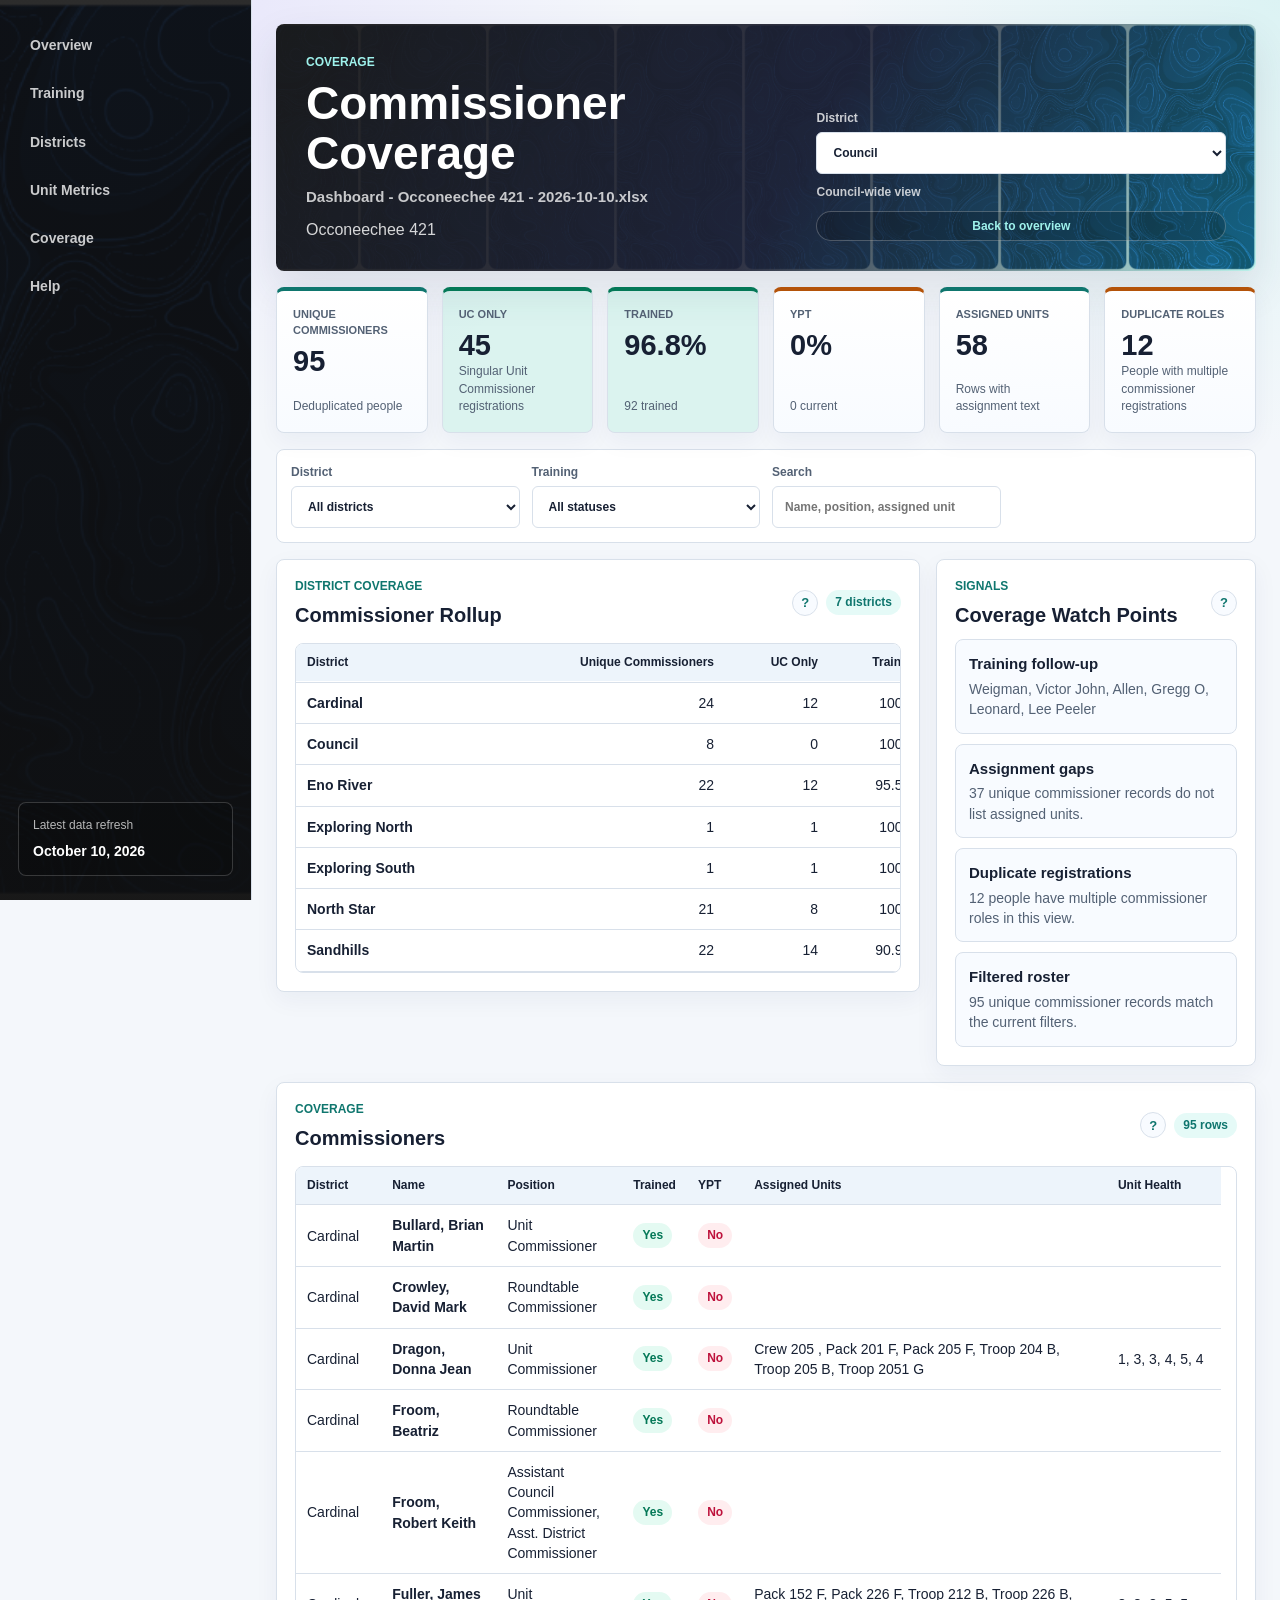
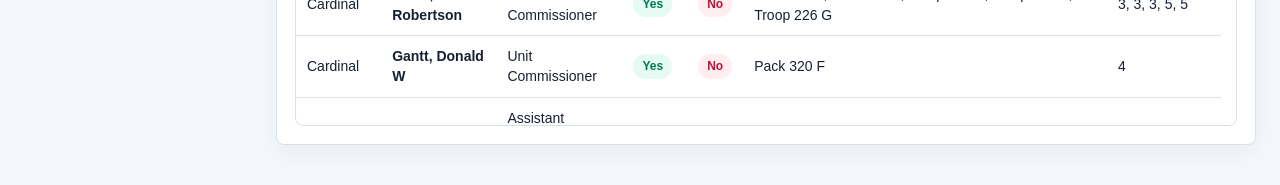
==== commissioners.html @ 17463504 "Publish Occoneechee 421 dashboard snapshot" ====
<!doctype html>
<html lang="en">
<head>
  <meta charset="utf-8">
  <meta name="viewport" content="width=device-width, initial-scale=1">
  <title>Occoneechee 421 - Commissioner Coverage</title>
  <link rel="stylesheet" href="assets/dashboard-20260824-iols-ready-v1.css">
</head>
<body>
  <div class="app-shell">
    <aside class="sidebar" aria-label="Council detail navigation">
      <nav>
        <a href="index.html">Overview</a>
        <a href="training.html">Training</a>
        <a href="membership.html">Districts</a>
        <a href="unit-metrics.html">Unit Metrics</a>
        <a href="commissioners.html">Coverage</a>
        <a href="help.html">Help</a>
      </nav>
      <div class="sidebar-note">
        <span>Latest data refresh</span>
        <strong>October 10, 2026</strong>
      </div>
    </aside>
    <main>
      <header class="hero">
        <div>
          <p class="eyebrow">Coverage</p>
          <h1>Commissioner Coverage <span class="title-data-date">Dashboard - Occoneechee 421 - 2026-10-10.xlsx</span></h1>
          <p class="lede">Occoneechee 421</p>
        </div>
        <div class="hero-actions masthead-filters" aria-label="Dashboard filters">
          <label class="control"><span>District</span><select id="mastheadDistrictSelect"></select></label>
          <p class="filter-note" id="mastheadFilterNote">Council-wide view</p>
          <a class="detail-link hero-link" href="index.html">Back to overview</a>
        </div>
      </header>
      
      <section class="kpi-grid" id="coverageKpis" aria-label="Commissioner coverage metrics"></section>
      <section class="detail-toolbar" aria-label="Commissioner filters">
        <label class="control"><span>District</span><select id="districtSelect"></select></label>
        <label class="control"><span>Training</span><select id="trainedSelect"><option value="">All statuses</option><option value="yes">Trained</option><option value="no">Not trained</option></select></label>
        <label class="control search"><span>Search</span><input id="searchInput" type="search" placeholder="Name, position, assigned unit" autocomplete="off" autocapitalize="none" spellcheck="false"></label>
      </section>
      <section class="dashboard-grid">
        <section class="panel wide"><div class="panel-head"><div><p class="section-kicker">District coverage</p><h2>Commissioner Rollup</h2></div><div class="panel-actions"><span class="help-tip" tabindex="0" aria-label="Rollup groups deduplicated commissioner people by district. UC Only counts people registered only as Unit Commissioners, excluding ADC/DC or other duplicate-role registrations."><span aria-hidden="true">?</span><span class="help-bubble">Rollup groups deduplicated commissioner people by district. UC Only counts people registered only as Unit Commissioners, excluding ADC/DC or other duplicate-role registrations.</span></span><span class="count-pill" id="districtCount"></span></div></div><div class="table-wrap short"><table><thead><tr><th>District</th><th class="num">Unique Commissioners</th><th class="num">UC Only</th><th class="num">Trained</th><th class="num">YPT</th><th class="num">Assigned Units Listed</th></tr></thead><tbody id="rollupRows"></tbody></table></div></section>
        <section class="panel"><div class="panel-head compact"><div><p class="section-kicker">Signals</p><h2>Coverage Watch Points</h2></div><div class="panel-actions"><span class="help-tip" tabindex="0" aria-label="Highlights commissioner training and assignment gaps in the filtered coverage roster."><span aria-hidden="true">?</span><span class="help-bubble">Highlights commissioner training and assignment gaps in the filtered coverage roster.</span></span></div></div><div class="signal-list" id="signals"></div></section>
      </section>
      <section class="panel detail-table"><div class="panel-head"><div><p class="section-kicker">Coverage</p><h2>Commissioners</h2></div><div class="panel-actions"><span class="help-tip" tabindex="0" aria-label="Detail roster for commissioner coverage. Each row is one unique person; multiple commissioner registrations are combined into the Position field and flagged in Duplicate Roles."><span aria-hidden="true">?</span><span class="help-bubble">Detail roster for commissioner coverage. Each row is one unique person; multiple commissioner registrations are combined into the Position field and flagged in Duplicate Roles.</span></span><span class="count-pill" id="rowCount"></span></div></div><div class="table-wrap"><table><thead><tr><th>District</th><th>Name</th><th>Position</th><th>Trained</th><th>YPT</th><th>Assigned Units</th><th>Unit Health</th></tr></thead><tbody id="commissionerRows"></tbody></table></div></section>
    
    </main>
  </div>
  <script>window.COUNCIL_DATA = {"name":"Occoneechee 421","slug":"occoneechee-421","folder":"/Users/petersargent/Library/CloudStorage/GoogleDrive-peter@imetpetersargent.com/Shared drives/Other Council Metric Reports/Occoneechee 421","source":"/Users/petersargent/Library/CloudStorage/GoogleDrive-peter@imetpetersargent.com/Shared drives/Other Council Metric Reports/Occoneechee 421/Dashboard - Occoneechee 421 - 2026-10-10.xlsx","source_name":"Dashboard - Occoneechee 421 - 2026-10-10.xlsx","source_mtime":"2026-10-10T10:42:18","source_url":"https://1drv.ms/x/c/c07448bcf2a847b8/IQDDGRAquZRdQqdhMHd2OvRmAbCtfk53-4db6e1EedX0ER8","unit_detail_source_url":"https://1drv.ms/x/c/c07448bcf2a847b8/IQDrAp9mfIiMRbiGfc6Whgs-AXWhlCZegvzQZDrXODbdcts","council":{"units":305.0,"members":8418.0,"last_year_members":8359.0,"yoy_delta":59.0,"at_risk_units":140,"healthy_units":101,"commissioners":95,"unit_commissioners_only":45,"duplicate_commissioner_registrations":14,"syt_pct":0.9949181253529079,"pin_pct":0.8950819672131147,"yoy_pct":0.007058260557482952,"at_risk_rate":0.45901639344262296,"healthy_rate":0.33114754098360655,"avg_metric":2.72009913703007,"retention_rate":0.656312292358804,"training_pct":0.6188717215422846,"status_counts":{"On Track":3,"Needs Attention":3,"Monitor":1}},"districts":[{"district":"Cardinal","district_label":"Cardinal 01","units":68.0,"members":2388.0,"last_year_members":2388.0,"yoy_delta":0,"yoy_pct":null,"year_end_2025":2324.0,"year_end_delta":64.0,"year_end_pct":0.027538726333907058,"syt_pct":0.9933373712901272,"pin_pct":0.9558823529411765,"retention_rate":0.8,"district_chair":"Timothy Forrest","district_commissioner":"Christopher Harmon","field_exec":null,"avg_metric":3.0441176470588234,"metric_0_2_rate":0.2,"metric_3_rate":0.23,"metric_4_5_rate":0.25,"ul_cc_trained_rate":0.47058823529411764,"small_unit_rate":0.8823529411764706,"membership_yoy_growth_rate":0.6176470588235294,"rank_advancement_rate":0.7647058823529411,"outdoor_rate":0.3088235294117647,"packs":24.0,"pack_connect_pct":1.0,"troops":35.0,"troop_connect_pct":1.0,"not_renewed_pct":0.0,"commissioner_trained_pct":0.9582999999999999,"training_pct":0.6787330316742082,"direct_contact_training_pct":0.5532591414944356,"at_risk_units":20,"healthy_units":25,"at_risk_rate":0.29411764705882354,"healthy_rate":0.36764705882352944,"status":"On Track"},{"district":"Community Impact","district_label":"Community Impact 05","units":28.0,"members":800.0,"last_year_members":835.0,"yoy_delta":-35.0,"yoy_pct":-0.041916167664670656,"year_end_2025":940.0,"year_end_delta":-140.0,"year_end_pct":-0.14893617021276595,"syt_pct":1.0,"pin_pct":0.25,"retention_rate":0.2775,"district_chair":null,"district_commissioner":null,"field_exec":null,"avg_metric":1.3214285714285714,"metric_0_2_rate":0.28,"metric_3_rate":0.0,"metric_4_5_rate":0.0,"ul_cc_trained_rate":0.0,"small_unit_rate":0.6071428571428571,"membership_yoy_growth_rate":0.7142857142857143,"rank_advancement_rate":0.0,"outdoor_rate":0.0,"packs":25.0,"pack_connect_pct":0.96,"troops":3.0,"troop_connect_pct":0.6667000000000001,"not_renewed_pct":0.0,"commissioner_trained_pct":0.0,"training_pct":0.2919254658385093,"direct_contact_training_pct":0.22,"at_risk_units":28,"healthy_units":0,"at_risk_rate":1.0,"healthy_rate":0.0,"status":"Needs Attention"},{"district":"Eno River","district_label":"Eno River 04","units":61.0,"members":1654.0,"last_year_members":1581.0,"yoy_delta":73.0,"yoy_pct":0.046173308032890575,"year_end_2025":1558.0,"year_end_delta":96.0,"year_end_pct":0.06161745827984596,"syt_pct":0.9962013295346629,"pin_pct":0.9672131147540983,"retention_rate":0.7136065573770491,"district_chair":"Randall Bernstein","district_commissioner":"Christopher FitzSimons","field_exec":null,"avg_metric":2.901639344262295,"metric_0_2_rate":0.26,"metric_3_rate":0.11,"metric_4_5_rate":0.24,"ul_cc_trained_rate":0.45901639344262296,"small_unit_rate":0.5901639344262295,"membership_yoy_growth_rate":0.7213114754098361,"rank_advancement_rate":0.7213114754098361,"outdoor_rate":0.4098360655737705,"packs":26.0,"pack_connect_pct":1.0,"troops":32.0,"troop_connect_pct":1.0,"not_renewed_pct":0.0,"commissioner_trained_pct":0.92,"training_pct":0.7029177718832891,"direct_contact_training_pct":0.547945205479452,"at_risk_units":26,"healthy_units":24,"at_risk_rate":0.4262295081967213,"healthy_rate":0.39344262295081966,"status":"Monitor"},{"district":"Exploring North","district_label":"Exploring North 06","units":10.0,"members":217.0,"last_year_members":213.0,"yoy_delta":4.0,"yoy_pct":0.018779342723004695,"year_end_2025":178.0,"year_end_delta":39.0,"year_end_pct":0.21910112359550563,"syt_pct":0.9838709677419355,"pin_pct":1.0,"retention_rate":0.3,"district_chair":null,"district_commissioner":null,"field_exec":null,"avg_metric":1.5,"metric_0_2_rate":0.08,"metric_3_rate":0.0,"metric_4_5_rate":0.0,"ul_cc_trained_rate":0.0,"small_unit_rate":0.875,"membership_yoy_growth_rate":0.625,"rank_advancement_rate":0.0,"outdoor_rate":0.0,"packs":0.0,"pack_connect_pct":0.0,"troops":0.0,"troop_connect_pct":0.0,"not_renewed_pct":0.0,"commissioner_trained_pct":1.0,"training_pct":0.05405405405405406,"direct_contact_training_pct":0.09090909090909091,"at_risk_units":8,"healthy_units":0,"at_risk_rate":0.8,"healthy_rate":0.0,"status":"Needs Attention"},{"district":"Exploring South","district_label":"Exploring South 07","units":10.0,"members":117.0,"last_year_members":86.0,"yoy_delta":31.0,"yoy_pct":0.36046511627906974,"year_end_2025":94.0,"year_end_delta":23.0,"year_end_pct":0.24468085106382978,"syt_pct":0.9655172413793104,"pin_pct":0.8,"retention_rate":0.08666666666666666,"district_chair":null,"district_commissioner":null,"field_exec":null,"avg_metric":1.7777777777777777,"metric_0_2_rate":0.09,"metric_3_rate":0.0,"metric_4_5_rate":0.0,"ul_cc_trained_rate":0.0,"small_unit_rate":0.8888888888888888,"membership_yoy_growth_rate":0.8888888888888888,"rank_advancement_rate":0.0,"outdoor_rate":0.0,"packs":0.0,"pack_connect_pct":0.0,"troops":0.0,"troop_connect_pct":0.0,"not_renewed_pct":0.0,"commissioner_trained_pct":1.0,"training_pct":0.045454545454545456,"direct_contact_training_pct":0.0,"at_risk_units":9,"healthy_units":0,"at_risk_rate":0.9,"healthy_rate":0.0,"status":"Needs Attention"},{"district":"North Star","district_label":"North Star 02","units":66.0,"members":1812.0,"last_year_members":1859.0,"yoy_delta":-47.0,"yoy_pct":-0.025282409897794515,"year_end_2025":1806.0,"year_end_delta":6.0,"year_end_pct":0.0033222591362126247,"syt_pct":0.9953917050691244,"pin_pct":0.9545454545454546,"retention_rate":0.7818181818181819,"district_chair":"John Spinks","district_commissioner":"Brandon Billmeyer","field_exec":null,"avg_metric":3.015151515151515,"metric_0_2_rate":0.25,"metric_3_rate":0.14,"metric_4_5_rate":0.27,"ul_cc_trained_rate":0.48484848484848486,"small_unit_rate":0.696969696969697,"membership_yoy_growth_rate":0.6060606060606061,"rank_advancement_rate":0.803030303030303,"outdoor_rate":0.42424242424242425,"packs":25.0,"pack_connect_pct":1.0,"troops":38.0,"troop_connect_pct":1.0,"not_renewed_pct":0.0,"commissioner_trained_pct":0.8889,"training_pct":0.6779538904899135,"direct_contact_training_pct":0.4987714987714988,"at_risk_units":25,"healthy_units":27,"at_risk_rate":0.3787878787878788,"healthy_rate":0.4090909090909091,"status":"On Track"},{"district":"Sandhills","district_label":"Sandhills 03","units":62.0,"members":1430.0,"last_year_members":1397.0,"yoy_delta":33.0,"yoy_pct":0.023622047244094488,"year_end_2025":1363.0,"year_end_delta":67.0,"year_end_pct":0.0491562729273661,"syt_pct":0.9967355821545157,"pin_pct":0.9838709677419355,"retention_rate":0.6077049180327869,"district_chair":"Kevin Frassel","district_commissioner":"Matthew Hall","field_exec":null,"avg_metric":2.8524590163934427,"metric_0_2_rate":0.24,"metric_3_rate":0.12,"metric_4_5_rate":0.25,"ul_cc_trained_rate":0.5901639344262295,"small_unit_rate":0.7213114754098361,"membership_yoy_growth_rate":0.5901639344262295,"rank_advancement_rate":0.6229508196721312,"outdoor_rate":0.32786885245901637,"packs":26.0,"pack_connect_pct":0.9615,"troops":29.0,"troop_connect_pct":1.0,"not_renewed_pct":0.0,"commissioner_trained_pct":0.8695999999999999,"training_pct":0.7388724035608308,"direct_contact_training_pct":0.5853658536585366,"at_risk_units":24,"healthy_units":25,"at_risk_rate":0.3870967741935484,"healthy_rate":0.4032258064516129,"status":"On Track"}],"training":{"available":true,"dive":{"available":true,"council":{"district":"Occoneechee","district_label":"Occoneechee","all_scouters_pct":0.673769024171889,"direct_contact_pct":0.5296727676095396,"all_scouters_count":null,"direct_contact_count":null},"districts":[{"district":"Cardinal","district_label":"Cardinal 01","all_scouters_pct":0.6787330316742082,"direct_contact_pct":0.5532591414944356,"all_scouters_count":1768,"direct_contact_count":629},{"district":"Community Impact","district_label":"Community Impact 05","all_scouters_pct":0.2919254658385093,"direct_contact_pct":0.22,"all_scouters_count":161,"direct_contact_count":50},{"district":"Eno River","district_label":"Eno River 04","all_scouters_pct":0.7029177718832891,"direct_contact_pct":0.547945205479452,"all_scouters_count":1131,"direct_contact_count":365},{"district":"Exploring North","district_label":"Exploring North 06","all_scouters_pct":0.05405405405405406,"direct_contact_pct":0.09090909090909091,"all_scouters_count":37,"direct_contact_count":11},{"district":"Exploring South","district_label":"Exploring South 07","all_scouters_pct":0.045454545454545456,"direct_contact_pct":0.0,"all_scouters_count":44,"direct_contact_count":13},{"district":"North Star","district_label":"North Star 02","all_scouters_pct":0.6779538904899135,"direct_contact_pct":0.4987714987714988,"all_scouters_count":1388,"direct_contact_count":407},{"district":"Sandhills","district_label":"Sandhills 03","all_scouters_pct":0.7388724035608308,"direct_contact_pct":0.5853658536585366,"all_scouters_count":1011,"direct_contact_count":328}],"cant_camp_available":true,"direct_contact_honor_roll":[{"district":"Cardinal","unit":"Crew 200"},{"district":"Cardinal","unit":"Crew 244"},{"district":"Cardinal","unit":"Crew 316"},{"district":"Cardinal","unit":"Pack 10 F"},{"district":"Cardinal","unit":"Pack 75 B"},{"district":"Cardinal","unit":"Pack 152 F"},{"district":"Cardinal","unit":"Pack 200 B"},{"district":"Cardinal","unit":"Pack 244 F"},{"district":"Cardinal","unit":"Troop 200 B"},{"district":"Eno River","unit":"Crew 3"},{"district":"Eno River","unit":"Pack 605 F"},{"district":"Eno River","unit":"Troop 93 B"},{"district":"Eno River","unit":"Troop 820 F"},{"district":"Eno River","unit":"Troop 918 F"},{"district":"Exploring North","unit":"Post 25"},{"district":"North Star","unit":"Pack 5 F"},{"district":"North Star","unit":"Pack 318 F"},{"district":"North Star","unit":"Pack 342 F"},{"district":"North Star","unit":"Pack 365 F"},{"district":"North Star","unit":"Pack 398 F"},{"district":"North Star","unit":"Pack 511 F"},{"district":"North Star","unit":"Ship 374"},{"district":"North Star","unit":"Troop 11 B"},{"district":"North Star","unit":"Troop 318 B"},{"district":"North Star","unit":"Troop 365 F"},{"district":"North Star","unit":"Troop 398 B"},{"district":"North Star","unit":"Troop 399 B"},{"district":"North Star","unit":"Troop 500 B"},{"district":"North Star","unit":"Troop 515 B"},{"district":"Sandhills","unit":"Crew 94"},{"district":"Sandhills","unit":"Crew 711"},{"district":"Sandhills","unit":"Crew 907"},{"district":"Sandhills","unit":"Pack 800 B"},{"district":"Sandhills","unit":"Pack 953 F"},{"district":"Sandhills","unit":"Ship 94"},{"district":"Sandhills","unit":"Troop 7 G"},{"district":"Sandhills","unit":"Troop 40 B"},{"district":"Sandhills","unit":"Troop 82 F"},{"district":"Sandhills","unit":"Troop 94 B"},{"district":"Sandhills","unit":"Troop 94 G"},{"district":"Sandhills","unit":"Troop 701 G"},{"district":"Sandhills","unit":"Troop 713 F"},{"district":"Sandhills","unit":"Troop 787 F"},{"district":"Sandhills","unit":"Troop 814 B"},{"district":"Sandhills","unit":"Troop 953 B"}],"all_scouters_honor_roll":[{"district":"Cardinal","unit":"Crew 200"},{"district":"Cardinal","unit":"Crew 316"},{"district":"Cardinal","unit":"Pack 152 F"},{"district":"Cardinal","unit":"Pack 200 B"},{"district":"Cardinal","unit":"Troop 200 B"},{"district":"Community Impact","unit":"Pack 1913 F"},{"district":"Community Impact","unit":"Pack 7777 F"},{"district":"Eno River","unit":"Troop 93 B"},{"district":"Eno River","unit":"Troop 820 F"},{"district":"North Star","unit":"Pack 318 F"},{"district":"North Star","unit":"Pack 365 F"},{"district":"North Star","unit":"Ship 374"},{"district":"North Star","unit":"Troop 318 B"},{"district":"North Star","unit":"Troop 500 B"},{"district":"Sandhills","unit":"Troop 82 F"},{"district":"Sandhills","unit":"Troop 94 B"},{"district":"Sandhills","unit":"Troop 94 G"},{"district":"Sandhills","unit":"Troop 701 G"},{"district":"Sandhills","unit":"Troop 787 F"},{"district":"Sandhills","unit":"Troop 953 B"}],"no_baloo_packs":[{"district":"Cardinal","unit":"Pack 220 F"},{"district":"Cardinal","unit":"Pack 373 F"},{"district":"Community Impact","unit":"Pack 1313 B"},{"district":"Community Impact","unit":"Pack 1313 G"},{"district":"Community Impact","unit":"Pack 7511 F"},{"district":"Eno River","unit":"Pack 55 B"},{"district":"Eno River","unit":"Pack 101 B"},{"district":"Eno River","unit":"Pack 486 F"},{"district":"Eno River","unit":"Pack 922 F"},{"district":"North Star","unit":"Pack 395 B"},{"district":"North Star","unit":"Pack 1812 F"},{"district":"North Star","unit":"Pack 1974 F"},{"district":"Sandhills","unit":"Pack 1 F"},{"district":"Sandhills","unit":"Pack 621 B"},{"district":"Sandhills","unit":"Pack 916 F"},{"district":"Sandhills","unit":"Pack 916 F"}],"cant_camp_troops":[{"district":"Cardinal","unit":"Troop 188 B"},{"district":"Cardinal","unit":"Troop 220 F"},{"district":"Cardinal","unit":"Troop 373 G"},{"district":"Community Impact","unit":"Troop 1313 B"},{"district":"Community Impact","unit":"Troop 1313 G"},{"district":"Community Impact","unit":"Troop 1919 F"},{"district":"Eno River","unit":"Troop 17 B"},{"district":"Eno River","unit":"Troop 55 B"},{"district":"Eno River","unit":"Troop 101 B"},{"district":"Eno River","unit":"Troop 137 B"},{"district":"Eno River","unit":"Troop 605 F"},{"district":"Eno River","unit":"Troop 637 B"},{"district":"Eno River","unit":"Troop 922 G"},{"district":"North Star","unit":"Troop 219 G"},{"district":"North Star","unit":"Troop 1789 B"},{"district":"North Star","unit":"Troop 1845 F"},{"district":"Sandhills","unit":"Troop 800 B"},{"district":"Sandhills","unit":"Troop 852 B"}]},"people":{"available":true,"total":5585,"trained":3763,"trained_pct":0.673769024171889,"direct_contact":1803,"direct_contact_trained":955,"direct_contact_trained_pct":0.5296727676095396,"districts":[{"district":"Exploring South","total":44,"trained":2,"trained_pct":0.045454545454545456,"direct_contact":13,"direct_contact_trained":0,"direct_contact_trained_pct":0.0},{"district":"Exploring North","total":37,"trained":2,"trained_pct":0.05405405405405406,"direct_contact":11,"direct_contact_trained":1,"direct_contact_trained_pct":0.09090909090909091},{"district":"Community Impact","total":161,"trained":47,"trained_pct":0.2919254658385093,"direct_contact":50,"direct_contact_trained":11,"direct_contact_trained_pct":0.22},{"district":"Council","total":45,"trained":29,"trained_pct":0.6444444444444445,"direct_contact":0,"direct_contact_trained":0,"direct_contact_trained_pct":null},{"district":"North Star","total":1388,"trained":941,"trained_pct":0.6779538904899135,"direct_contact":407,"direct_contact_trained":203,"direct_contact_trained_pct":0.4987714987714988},{"district":"Cardinal","total":1768,"trained":1200,"trained_pct":0.6787330316742082,"direct_contact":629,"direct_contact_trained":348,"direct_contact_trained_pct":0.5532591414944356},{"district":"Eno River","total":1131,"trained":795,"trained_pct":0.7029177718832891,"direct_contact":365,"direct_contact_trained":200,"direct_contact_trained_pct":0.547945205479452},{"district":"Sandhills","total":1011,"trained":747,"trained_pct":0.7388724035608308,"direct_contact":328,"direct_contact_trained":192,"direct_contact_trained_pct":0.5853658536585366}],"rows":[{"district":"Council","unit":"","unit_type":"","name":"Allen, Gregg O","position":"Council Executive Board Member","trained":false,"direct_contact":false,"mandatory_codes":"","classroom_codes":"H91","online_codes":"SCO_1000, SCO_1002, SCO_16001, SCO_16002, SCO_16003, SCO_16004, SCO_16005, SCO_16006, SCO_16007, SCO_16008, SCO_16009","syt_expires":"2027-09-08T00:00:00","hazardous_weather_expires":null,"baloo_expires":null,"iols_trained":false},{"district":"Council","unit":"","unit_type":"","name":"Asbill, Seth Adam","position":"Council Executive Board Member","trained":false,"direct_contact":false,"mandatory_codes":"","classroom_codes":"H91","online_codes":"SCO_1000, SCO_1002, SCO_16001, SCO_16002, SCO_16003, SCO_16004, SCO_16005, SCO_16006, SCO_16007, SCO_16008, SCO_16009","syt_expires":"2027-07-02T00:00:00","hazardous_weather_expires":null,"baloo_expires":null,"iols_trained":false},{"district":"Council","unit":"","unit_type":"","name":"Blanchard, Steven Gerard","position":"Council Executive Board Member","trained":true,"direct_contact":false,"mandatory_codes":"","classroom_codes":"","online_codes":"","syt_expires":"2026-12-03T00:00:00","hazardous_weather_expires":null,"baloo_expires":null,"iols_trained":false},{"district":"Council","unit":"","unit_type":"","name":"Bullard, Steven Gentry","position":"Council Executive Board Member","trained":false,"direct_contact":false,"mandatory_codes":"","classroom_codes":"H91","online_codes":"SCO_1000, SCO_1002, SCO_16001, SCO_16002, SCO_16003, SCO_16004, SCO_16005, SCO_16006, SCO_16007, SCO_16008, SCO_16009","syt_expires":"2027-04-03T00:00:00","hazardous_weather_expires":null,"baloo_expires":null,"iols_trained":false},{"district":"Council","unit":"","unit_type":"","name":"Cancilla, Christopher Edward","position":"Assistant Council Commissioner","trained":true,"direct_contact":false,"mandatory_codes":"","classroom_codes":"","online_codes":"","syt_expires":"2027-05-25T00:00:00","hazardous_weather_expires":null,"baloo_expires":null,"iols_trained":false},{"district":"Council","unit":"","unit_type":"","name":"Crawford, James Scudday","position":"Council Vice-President","trained":false,"direct_contact":false,"mandatory_codes":"SCO_1264","classroom_codes":"","online_codes":"SCO_1000, SCO_1002, SCO_16001, SCO_16002, SCO_16003, SCO_16004, SCO_16005, SCO_16006, SCO_16007, SCO_16008, SCO_16009, SCO_16010, SCO_16011","syt_expires":"2027-06-26T00:00:00","hazardous_weather_expires":null,"baloo_expires":null,"iols_trained":false},{"district":"Council","unit":"","unit_type":"","name":"Edmiston, Bennett Gantt","position":"Assistant Council Commissioner","trained":true,"direct_contact":false,"mandatory_codes":"","classroom_codes":"","online_codes":"","syt_expires":"2027-01-09T00:00:00","hazardous_weather_expires":null,"baloo_expires":null,"iols_trained":false},{"district":"Council","unit":"","unit_type":"","name":"Edmiston, Tiffany Adams","position":"Assistant Council Commissioner","trained":true,"direct_contact":false,"mandatory_codes":"","classroom_codes":"","online_codes":"","syt_expires":"2027-05-07T00:00:00","hazardous_weather_expires":null,"baloo_expires":null,"iols_trained":false},{"district":"Council","unit":"","unit_type":"","name":"Fedorchak, Scott Alan","position":"Council Commissioner","trained":true,"direct_contact":false,"mandatory_codes":"","classroom_codes":"","online_codes":"","syt_expires":"2027-05-01T00:00:00","hazardous_weather_expires":null,"baloo_expires":null,"iols_trained":false},{"district":"Council","unit":"","unit_type":"","name":"Fonseca, Pedro Miguel","position":"Council Executive Board Member","trained":false,"direct_contact":false,"mandatory_codes":"","classroom_codes":"H91","online_codes":"SCO_16001, SCO_16002, SCO_16003, SCO_16004, SCO_16005, SCO_16006, SCO_16007, SCO_16008, SCO_16009","syt_expires":"2027-01-26T00:00:00","hazardous_weather_expires":null,"baloo_expires":null,"iols_trained":false},{"district":"Council","unit":"","unit_type":"","name":"Forrest, Timothy David","position":"Council Executive Board Member","trained":false,"direct_contact":false,"mandatory_codes":"","classroom_codes":"H91","online_codes":"SCO_16001, SCO_16002, SCO_16003, SCO_16004, SCO_16005, SCO_16006, SCO_16007, SCO_16008, SCO_16009","syt_expires":"2027-10-02T00:00:00","hazardous_weather_expires":null,"baloo_expires":null,"iols_trained":false},{"district":"Council","unit":"","unit_type":"","name":"Froom, Robert Keith","position":"Assistant Council Commissioner","trained":true,"direct_contact":false,"mandatory_codes":"","classroom_codes":"","online_codes":"","syt_expires":"2027-04-08T00:00:00","hazardous_weather_expires":null,"baloo_expires":null,"iols_trained":false},{"district":"Council","unit":"","unit_type":"","name":"Goebel, William ","position":"Council Executive Board Member","trained":true,"direct_contact":false,"mandatory_codes":"","classroom_codes":"","online_codes":"","syt_expires":"2027-02-08T00:00:00","hazardous_weather_expires":null,"baloo_expires":null,"iols_trained":false},{"district":"Council","unit":"","unit_type":"","name":"Goguen, Jennifer Louise","position":"Assistant Council Commissioner","trained":true,"direct_contact":false,"mandatory_codes":"","classroom_codes":"","online_codes":"","syt_expires":"2027-05-04T00:00:00","hazardous_weather_expires":null,"baloo_expires":null,"iols_trained":false},{"district":"Council","unit":"","unit_type":"","name":"Gordon, Jeffrey Irwin","position":"Assistant Council Commissioner","trained":true,"direct_contact":false,"mandatory_codes":"","classroom_codes":"","online_codes":"","syt_expires":"2027-05-02T00:00:00","hazardous_weather_expires":null,"baloo_expires":null,"iols_trained":false},{"district":"Council","unit":"","unit_type":"","name":"Gorski, Daniel Sigmund","position":"Assistant Council Commissioner","trained":true,"direct_contact":false,"mandatory_codes":"","classroom_codes":"","online_codes":"","syt_expires":"2027-01-17T00:00:00","hazardous_weather_expires":null,"baloo_expires":null,"iols_trained":false},{"district":"Council","unit":"","unit_type":"","name":"Hall, Debra Goldey","position":"Assistant Council Commissioner","trained":true,"direct_contact":false,"mandatory_codes":"","classroom_codes":"","online_codes":"","syt_expires":"2027-06-26T00:00:00","hazardous_weather_expires":null,"baloo_expires":null,"iols_trained":false},{"district":"Council","unit":"","unit_type":"","name":"Hall, Nancy Herron","position":"Council Executive Board Member","trained":false,"direct_contact":false,"mandatory_codes":"","classroom_codes":"H91","online_codes":"SCO_1000, SCO_1002, SCO_16001, SCO_16002, SCO_16003, SCO_16004, SCO_16005, SCO_16006, SCO_16007, SCO_16008, SCO_16009","syt_expires":"2027-01-12T00:00:00","hazardous_weather_expires":null,"baloo_expires":null,"iols_trained":false},{"district":"Council","unit":"","unit_type":"","name":"Helmick, Paul Martin","position":"Assistant Council Commissioner","trained":true,"direct_contact":false,"mandatory_codes":"","classroom_codes":"","online_codes":"","syt_expires":"2027-03-17T00:00:00","hazardous_weather_expires":null,"baloo_expires":null,"iols_trained":false},{"district":"Council","unit":"","unit_type":"","name":"Johnson, Kirk E","position":"Merit Badge Counselor","trained":true,"direct_contact":false,"mandatory_codes":"","classroom_codes":"","online_codes":"","syt_expires":"2027-07-06T00:00:00","hazardous_weather_expires":null,"baloo_expires":null,"iols_trained":false},{"district":"Council","unit":"","unit_type":"","name":"Johnson, Kirk E","position":"Assistant Council Commissioner","trained":true,"direct_contact":false,"mandatory_codes":"","classroom_codes":"","online_codes":"","syt_expires":"2027-07-06T00:00:00","hazardous_weather_expires":null,"baloo_expires":null,"iols_trained":false},{"district":"Council","unit":"","unit_type":"","name":"Jordan, George Chris","position":"Council Executive Board Member","trained":true,"direct_contact":false,"mandatory_codes":"","classroom_codes":"","online_codes":"","syt_expires":"2026-11-23T00:00:00","hazardous_weather_expires":null,"baloo_expires":null,"iols_trained":false},{"district":"Council","unit":"","unit_type":"","name":"Jordan, Patrick Brooks","position":"Council President","trained":true,"direct_contact":false,"mandatory_codes":"","classroom_codes":"","online_codes":"","syt_expires":"2027-04-27T00:00:00","hazardous_weather_expires":null,"baloo_expires":null,"iols_trained":false},{"district":"Council","unit":"","unit_type":"","name":"Long, Nicholas ","position":"Council Vice-President","trained":true,"direct_contact":false,"mandatory_codes":"","classroom_codes":"","online_codes":"","syt_expires":"2027-01-16T00:00:00","hazardous_weather_expires":null,"baloo_expires":null,"iols_trained":false},{"district":"Council","unit":"","unit_type":"","name":"McGrew, Gregory Dean","position":"Council Vice-President","trained":false,"direct_contact":false,"mandatory_codes":"SCO_1264","classroom_codes":"H109","online_codes":"SCO_1002, SCO_16001, SCO_16002, SCO_16003, SCO_16004, SCO_16005, SCO_16006, SCO_16007, SCO_16008, SCO_16009, SCO_16010, SCO_16011","syt_expires":"2027-05-30T00:00:00","hazardous_weather_expires":null,"baloo_expires":null,"iols_trained":false},{"district":"Council","unit":"","unit_type":"","name":"McNair, Patrick Wendell","position":"Council Executive Board Member","trained":false,"direct_contact":false,"mandatory_codes":"","classroom_codes":"H91","online_codes":"SCO_1000, SCO_1002, SCO_16001, SCO_16002, SCO_16003, SCO_16004, SCO_16005, SCO_16006, SCO_16007, SCO_16008, SCO_16009","syt_expires":"2027-09-25T00:00:00","hazardous_weather_expires":null,"baloo_expires":null,"iols_trained":false},{"district":"Council","unit":"","unit_type":"","name":"Minter, James William","position":"Council Executive Board Member","trained":false,"direct_contact":false,"mandatory_codes":"","classroom_codes":"H91","online_codes":"SCO_1000, SCO_1002, SCO_16001, SCO_16002, SCO_16003, SCO_16004, SCO_16005, SCO_16006, SCO_16007, SCO_16008, SCO_16009","syt_expires":"2027-05-08T00:00:00","hazardous_weather_expires":null,"baloo_expires":null,"iols_trained":false},{"district":"Council","unit":"","unit_type":"","name":"Mixon, Jeff L","position":"Council Executive Board Member","trained":false,"direct_contact":false,"mandatory_codes":"","classroom_codes":"H91","online_codes":"SCO_16001, SCO_16002, SCO_16003, SCO_16004, SCO_16005, SCO_16006, SCO_16007, SCO_16008, SCO_16009","syt_expires":"2026-12-11T00:00:00","hazardous_weather_expires":null,"baloo_expires":null,"iols_trained":false},{"district":"Council","unit":"","unit_type":"","name":"Moody, Gregory Frank","position":"Council Executive Board Member","trained":false,"direct_contact":false,"mandatory_codes":"","classroom_codes":"H91","online_codes":"SCO_1000, SCO_1002, SCO_16001, SCO_16002, SCO_16003, SCO_16004, SCO_16005, SCO_16006, SCO_16007, SCO_16008, SCO_16009","syt_expires":"2027-10-02T00:00:00","hazardous_weather_expires":null,"baloo_expires":null,"iols_trained":false},{"district":"Council","unit":"","unit_type":"","name":"Moore, Charles Richard","position":"Council Vice-President","trained":false,"direct_contact":false,"mandatory_codes":"SCO_1264","classroom_codes":"H109","online_codes":"SCO_1000, SCO_1002, SCO_16001, SCO_16002, SCO_16003, SCO_16004, SCO_16005, SCO_16006, SCO_16007, SCO_16008, SCO_16009, SCO_16010, SCO_16011","syt_expires":"2026-10-13T00:00:00","hazardous_weather_expires":null,"baloo_expires":null,"iols_trained":false},{"district":"Council","unit":"","unit_type":"","name":"Nazareth, Evan William","position":"Assistant Council Commissioner","trained":true,"direct_contact":false,"mandatory_codes":"","classroom_codes":"","online_codes":"","syt_expires":"2026-11-05T00:00:00","hazardous_weather_expires":null,"baloo_expires":null,"iols_trained":false},{"district":"Council","unit":"","unit_type":"","name":"Perry, Jonathan Neil","position":"Council Executive Board Member","trained":true,"direct_contact":false,"mandatory_codes":"","classroom_codes":"","online_codes":"","syt_expires":"2026-11-05T00:00:00","hazardous_weather_expires":null,"baloo_expires":null,"iols_trained":false},{"district":"Council","unit":"","unit_type":"","name":"Pitney, Michael Fred","position":"Council Treasurer","trained":true,"direct_contact":false,"mandatory_codes":"","classroom_codes":"","online_codes":"","syt_expires":"2027-08-08T00:00:00","hazardous_weather_expires":null,"baloo_expires":null,"iols_trained":false},{"district":"Council","unit":"","unit_type":"","name":"Pizzi, Joseph Edward","position":"Council Vice-President","trained":false,"direct_contact":false,"mandatory_codes":"SCO_1264","classroom_codes":"H109","online_codes":"SCO_1000, SCO_1002, SCO_16001, SCO_16002, SCO_16003, SCO_16004, SCO_16005, SCO_16006, SCO_16007, SCO_16008, SCO_16009, SCO_16010, SCO_16011","syt_expires":"2027-08-14T00:00:00","hazardous_weather_expires":null,"baloo_expires":null,"iols_trained":false},{"district":"Council","unit":"","unit_type":"","name":"Reyes, Yolanda ","position":"Merit Badge Counselor","trained":true,"direct_contact":false,"mandatory_codes":"","classroom_codes":"","online_codes":"","syt_expires":"2027-01-02T00:00:00","hazardous_weather_expires":null,"baloo_expires":null,"iols_trained":false},{"district":"Council","unit":"","unit_type":"","name":"Simon, Mark Andrew","position":"Council Executive Board Member","trained":true,"direct_contact":false,"mandatory_codes":"","classroom_codes":"","online_codes":"","syt_expires":"2027-01-17T00:00:00","hazardous_weather_expires":null,"baloo_expires":null,"iols_trained":false},{"district":"Council","unit":"","unit_type":"","name":"Sloan, Christian ","position":"Council Executive Board Member","trained":true,"direct_contact":false,"mandatory_codes":"","classroom_codes":"","online_codes":"","syt_expires":"2027-02-11T00:00:00","hazardous_weather_expires":null,"baloo_expires":null,"iols_trained":false},{"district":"Council","unit":"","unit_type":"","name":"Sloop, Kevin Carlyle","position":"Council Executive Board Member","trained":true,"direct_contact":false,"mandatory_codes":"","classroom_codes":"","online_codes":"","syt_expires":"2027-05-29T00:00:00","hazardous_weather_expires":null,"baloo_expires":null,"iols_trained":false},{"district":"Council","unit":"","unit_type":"","name":"Sperlein, Patrick Joseph","position":"Assistant Council Commissioner","trained":true,"direct_contact":false,"mandatory_codes":"","classroom_codes":"","online_codes":"","syt_expires":"2026-11-03T00:00:00","hazardous_weather_expires":null,"baloo_expires":null,"iols_trained":false},{"district":"Council","unit":"","unit_type":"","name":"Sprague, Justin Alan","position":"Council Vice-President","trained":true,"direct_contact":false,"mandatory_codes":"","classroom_codes":"","online_codes":"","syt_expires":"2027-03-15T00:00:00","hazardous_weather_expires":null,"baloo_expires":null,"iols_trained":false},{"district":"Council","unit":"","unit_type":"","name":"Taft, Todd Daniel","position":"Assistant Council Commissioner","trained":true,"direct_contact":false,"mandatory_codes":"","classroom_codes":"","online_codes":"","syt_expires":"2027-06-02T00:00:00","hazardous_weather_expires":null,"baloo_expires":null,"iols_trained":false},{"district":"Council","unit":"","unit_type":"","name":"Taft, Todd Daniel","position":"Council Executive Board Member","trained":true,"direct_contact":false,"mandatory_codes":"","classroom_codes":"","online_codes":"","syt_expires":"2027-06-02T00:00:00","hazardous_weather_expires":null,"baloo_expires":null,"iols_trained":false},{"district":"Council","unit":"","unit_type":"","name":"Taylor, Elizabeth Crane","position":"Council Vice-President","trained":true,"direct_contact":false,"mandatory_codes":"","classroom_codes":"","online_codes":"","syt_expires":"2027-04-13T00:00:00","hazardous_weather_expires":null,"baloo_expires":null,"iols_trained":false},{"district":"Council","unit":"","unit_type":"","name":"Trujillo, Courtney ","position":"Council Vice-President","trained":false,"direct_contact":false,"mandatory_codes":"SCO_1264","classroom_codes":"H109","online_codes":"SCO_1000, SCO_1002, SCO_16001, SCO_16002, SCO_16003, SCO_16004, SCO_16005, SCO_16006, SCO_16007, SCO_16008, SCO_16009, SCO_16010, SCO_16011","syt_expires":"2027-01-09T00:00:00","hazardous_weather_expires":null,"baloo_expires":null,"iols_trained":false},{"district":"Council","unit":"","unit_type":"","name":"Warner, Brett Alan","position":"Council Executive Board Member","trained":false,"direct_contact":false,"mandatory_codes":"","classroom_codes":"H91","online_codes":"SCO_1000, SCO_1002, SCO_16001, SCO_16002, SCO_16003, SCO_16004, SCO_16005, SCO_16006, SCO_16007, SCO_16008, SCO_16009","syt_expires":"2027-04-13T00:00:00","hazardous_weather_expires":null,"baloo_expires":null,"iols_trained":false},{"district":"Cardinal","unit":"","unit_type":"","name":"Abbene, David Bentley","position":"Merit Badge Counselor","trained":true,"direct_contact":false,"mandatory_codes":"","classroom_codes":"","online_codes":"","syt_expires":"2027-03-24T00:00:00","hazardous_weather_expires":null,"baloo_expires":null,"iols_trained":false},{"district":"Cardinal","unit":"","unit_type":"","name":"Ackiss, Ginger Newnam","position":"Merit Badge Counselor","trained":true,"direct_contact":false,"mandatory_codes":"","classroom_codes":"","online_codes":"","syt_expires":"2027-05-31T00:00:00","hazardous_weather_expires":null,"baloo_expires":null,"iols_trained":false},{"district":"Cardinal","unit":"","unit_type":"","name":"Ahearn, Peter Joseph","position":"Merit Badge Counselor","trained":true,"direct_contact":false,"mandatory_codes":"","classroom_codes":"","online_codes":"","syt_expires":"2027-01-08T00:00:00","hazardous_weather_expires":null,"baloo_expires":null,"iols_trained":false},{"district":"Cardinal","unit":"","unit_type":"","name":"Albertin, Samantha Laine","position":"Merit Badge Counselor","trained":true,"direct_contact":false,"mandatory_codes":"","classroom_codes":"","online_codes":"","syt_expires":"2027-05-23T00:00:00","hazardous_weather_expires":null,"baloo_expires":null,"iols_trained":false},{"district":"Cardinal","unit":"","unit_type":"","name":"Allara, Michael Joseph","position":"Merit Badge Counselor","trained":true,"direct_contact":false,"mandatory_codes":"","classroom_codes":"","online_codes":"","syt_expires":"2027-03-05T00:00:00","hazardous_weather_expires":null,"baloo_expires":null,"iols_trained":false},{"district":"Cardinal","unit":"","unit_type":"","name":"Allen, Dennis Grey","position":"Merit Badge Counselor","trained":true,"direct_contact":false,"mandatory_codes":"","classroom_codes":"","online_codes":"","syt_expires":"2026-11-16T00:00:00","hazardous_weather_expires":null,"baloo_expires":null,"iols_trained":false},{"district":"Cardinal","unit":"","unit_type":"","name":"Allen, Everette Gray","position":"Merit Badge Counselor","trained":true,"direct_contact":false,"mandatory_codes":"","classroom_codes":"","online_codes":"","syt_expires":"2027-10-01T00:00:00","hazardous_weather_expires":null,"baloo_expires":null,"iols_trained":false},{"district":"Cardinal","unit":"","unit_type":"","name":"Allen, Thomas Scott","position":"Merit Badge Counselor","trained":true,"direct_contact":false,"mandatory_codes":"","classroom_codes":"","online_codes":"","syt_expires":"2027-03-16T00:00:00","hazardous_weather_expires":null,"baloo_expires":null,"iols_trained":false},{"district":"Cardinal","unit":"","unit_type":"","name":"Ambrose, Michael Allen","position":"Merit Badge Counselor","trained":true,"direct_contact":false,"mandatory_codes":"","classroom_codes":"","online_codes":"","syt_expires":"2027-02-02T00:00:00","hazardous_weather_expires":null,"baloo_expires":null,"iols_trained":false},{"district":"Cardinal","unit":"","unit_type":"","name":"Appel, Nathan Garret","position":"Merit Badge Counselor","trained":true,"direct_contact":false,"mandatory_codes":"","classroom_codes":"","online_codes":"","syt_expires":"2026-12-10T00:00:00","hazardous_weather_expires":null,"baloo_expires":null,"iols_trained":false},{"district":"Cardinal","unit":"","unit_type":"","name":"Arafa, Mohamed ","position":"District Member-at-Large","trained":false,"direct_contact":false,"mandatory_codes":"","classroom_codes":"","online_codes":"SCO_1000, SCO_1002, SCO_1004, SCO_1005, SCO_1006, SCO_1007, SCO_11012, SCO_11013, SCO_11016, SCO_11017, SCO_11059, SCO_1109, SCO_11105, SCO_11106, SCO_11107, SCO_11108, SCO_1264, SCO_1502, SCO_1503, SCO_1504, SCO_1505, SCO_1508, SCO_1509, SCO_1510, SCO_607","syt_expires":"2027-04-16T00:00:00","hazardous_weather_expires":null,"baloo_expires":null,"iols_trained":false},{"district":"Cardinal","unit":"","unit_type":"","name":"Arafa, Mohamed ","position":"Merit Badge Counselor","trained":true,"direct_contact":false,"mandatory_codes":"","classroom_codes":"","online_codes":"","syt_expires":"2027-04-16T00:00:00","hazardous_weather_expires":null,"baloo_expires":null,"iols_trained":false},{"district":"Cardinal","unit":"","unit_type":"","name":"Ashford, Brian Meade","position":"Merit Badge Counselor","trained":true,"direct_contact":false,"mandatory_codes":"","classroom_codes":"","online_codes":"","syt_expires":"2027-03-02T00:00:00","hazardous_weather_expires":null,"baloo_expires":null,"iols_trained":false},{"district":"Cardinal","unit":"","unit_type":"","name":"Ato, Luis Robert","position":"Merit Badge Counselor","trained":true,"direct_contact":false,"mandatory_codes":"","classroom_codes":"","online_codes":"","syt_expires":"2027-04-12T00:00:00","hazardous_weather_expires":null,"baloo_expires":null,"iols_trained":false},{"district":"Cardinal","unit":"","unit_type":"","name":"Banik, Mark Stanley","position":"Merit Badge Counselor","trained":true,"direct_contact":false,"mandatory_codes":"","classroom_codes":"","online_codes":"","syt_expires":"2027-10-04T00:00:00","hazardous_weather_expires":null,"baloo_expires":null,"iols_trained":false},{"district":"Cardinal","unit":"","unit_type":"","name":"Barnes, Jock Eden","position":"Merit Badge Counselor","trained":true,"direct_contact":false,"mandatory_codes":"","classroom_codes":"","online_codes":"","syt_expires":"2026-10-05T00:00:00","hazardous_weather_expires":null,"baloo_expires":null,"iols_trained":false},{"district":"Cardinal","unit":"","unit_type":"","name":"Barnes, William Richard","position":"Merit Badge Counselor","trained":true,"direct_contact":false,"mandatory_codes":"","classroom_codes":"","online_codes":"","syt_expires":"2027-04-14T00:00:00","hazardous_weather_expires":null,"baloo_expires":null,"iols_trained":false},{"district":"Cardinal","unit":"","unit_type":"","name":"Bartels, Lisa Elaine","position":"Merit Badge Counselor","trained":true,"direct_contact":false,"mandatory_codes":"","classroom_codes":"","online_codes":"","syt_expires":"2027-02-14T00:00:00","hazardous_weather_expires":null,"baloo_expires":null,"iols_trained":false},{"district":"Cardinal","unit":"","unit_type":"","name":"Bauder, Lawrence Del","position":"Merit Badge Counselor","trained":true,"direct_contact":false,"mandatory_codes":"","classroom_codes":"","online_codes":"","syt_expires":"2027-04-15T00:00:00","hazardous_weather_expires":null,"baloo_expires":null,"iols_trained":false},{"district":"Cardinal","unit":"","unit_type":"","name":"Beatty, Amelia Beckett","position":"District Member-at-Large","trained":false,"direct_contact":false,"mandatory_codes":"","classroom_codes":"","online_codes":"SCO_1000, SCO_1002, SCO_1004, SCO_1005, SCO_1006, SCO_1007, SCO_11012, SCO_11013, SCO_11016, SCO_11017, SCO_11059, SCO_1109, SCO_11105, SCO_11106, SCO_11107, SCO_11108, SCO_1264, SCO_1502, SCO_1503, SCO_1504, SCO_1505, SCO_1508, SCO_1509, SCO_1510, SCO_607","syt_expires":"2026-11-30T00:00:00","hazardous_weather_expires":null,"baloo_expires":null,"iols_trained":false},{"district":"Cardinal","unit":"","unit_type":"","name":"Beatty, William Edward","position":"District Member-at-Large","trained":false,"direct_contact":false,"mandatory_codes":"","classroom_codes":"","online_codes":"SCO_1264, SCO_1508","syt_expires":"2026-11-12T00:00:00","hazardous_weather_expires":null,"baloo_expires":null,"iols_trained":false},{"district":"Cardinal","unit":"","unit_type":"","name":"Beatty, William Edward","position":"Merit Badge Counselor","trained":true,"direct_contact":false,"mandatory_codes":"","classroom_codes":"","online_codes":"","syt_expires":"2026-11-12T00:00:00","hazardous_weather_expires":null,"baloo_expires":null,"iols_trained":false},{"district":"Cardinal","unit":"","unit_type":"","name":"Bernath, David Arthur","position":"District Member-at-Large","trained":true,"direct_contact":false,"mandatory_codes":"","classroom_codes":"","online_codes":"","syt_expires":"2026-11-18T00:00:00","hazardous_weather_expires":null,"baloo_expires":null,"iols_trained":false},{"district":"Cardinal","unit":"","unit_type":"","name":"Bernath, David Arthur","position":"Merit Badge Counselor","trained":true,"direct_contact":false,"mandatory_codes":"","classroom_codes":"","online_codes":"","syt_expires":"2026-11-18T00:00:00","hazardous_weather_expires":null,"baloo_expires":null,"iols_trained":false},{"district":"Cardinal","unit":"","unit_type":"","name":"Biegert, Keith P","position":"Merit Badge Counselor","trained":true,"direct_contact":false,"mandatory_codes":"","classroom_codes":"","online_codes":"","syt_expires":"2027-08-03T00:00:00","hazardous_weather_expires":null,"baloo_expires":null,"iols_trained":false},{"district":"Cardinal","unit":"","unit_type":"","name":"Blanchard, Emily ","position":"Merit Badge Counselor","trained":true,"direct_contact":false,"mandatory_codes":"","classroom_codes":"","online_codes":"","syt_expires":"2027-08-08T00:00:00","hazardous_weather_expires":null,"baloo_expires":null,"iols_trained":false},{"district":"Cardinal","unit":"","unit_type":"","name":"Blanks, Earl Carlton","position":"Merit Badge Counselor","trained":true,"direct_contact":false,"mandatory_codes":"","classroom_codes":"","online_codes":"","syt_expires":"2027-09-29T00:00:00","hazardous_weather_expires":null,"baloo_expires":null,"iols_trained":false},{"district":"Cardinal","unit":"","unit_type":"","name":"Boyle, Karen Donaghy","position":"Merit Badge Counselor","trained":true,"direct_contact":false,"mandatory_codes":"","classroom_codes":"","online_codes":"","syt_expires":"2027-05-13T00:00:00","hazardous_weather_expires":null,"baloo_expires":null,"iols_trained":false},{"district":"Cardinal","unit":"","unit_type":"","name":"Bradbury, Kelly Marie","position":"District Member-at-Large","trained":true,"direct_contact":false,"mandatory_codes":"","classroom_codes":"","online_codes":"","syt_expires":"2027-03-02T00:00:00","hazardous_weather_expires":null,"baloo_expires":null,"iols_trained":false},{"district":"Cardinal","unit":"","unit_type":"","name":"Bradbury, Kelly Marie","position":"Merit Badge Counselor","trained":true,"direct_contact":false,"mandatory_codes":"","classroom_codes":"","online_codes":"","syt_expires":"2027-03-02T00:00:00","hazardous_weather_expires":null,"baloo_expires":null,"iols_trained":false},{"district":"Cardinal","unit":"","unit_type":"","name":"Bradbury, Kurt Robert","position":"Merit Badge Counselor","trained":true,"direct_contact":false,"mandatory_codes":"","classroom_codes":"","online_codes":"","syt_expires":"2027-05-08T00:00:00","hazardous_weather_expires":null,"baloo_expires":null,"iols_trained":false},{"district":"Cardinal","unit":"","unit_type":"","name":"Bradbury, Kurt Robert","position":"District Member-at-Large","trained":false,"direct_contact":false,"mandatory_codes":"","classroom_codes":"","online_codes":"SCO_1000, SCO_1002, SCO_1004, SCO_1005, SCO_1006, SCO_1007, SCO_11012, SCO_11013, SCO_11016, SCO_11017, SCO_11059, SCO_1109, SCO_11105, SCO_11106, SCO_11107, SCO_11108, SCO_1264, SCO_1502, SCO_1503, SCO_1504, SCO_1505, SCO_1508, SCO_1509, SCO_1510, SCO_607","syt_expires":"2027-05-08T00:00:00","hazardous_weather_expires":null,"baloo_expires":null,"iols_trained":false},{"district":"Cardinal","unit":"","unit_type":"","name":"Brady, Timothy Bernard","position":"Merit Badge Counselor","trained":true,"direct_contact":false,"mandatory_codes":"","classroom_codes":"","online_codes":"","syt_expires":"2026-12-29T00:00:00","hazardous_weather_expires":null,"baloo_expires":null,"iols_trained":false},{"district":"Cardinal","unit":"","unit_type":"","name":"Branham, Dana Davis","position":"Merit Badge Counselor","trained":true,"direct_contact":false,"mandatory_codes":"","classroom_codes":"","online_codes":"","syt_expires":"2026-12-31T00:00:00","hazardous_weather_expires":null,"baloo_expires":null,"iols_trained":false},{"district":"Cardinal","unit":"","unit_type":"","name":"Breneman, Matt Keith","position":"Merit Badge Counselor","trained":true,"direct_contact":false,"mandatory_codes":"","classroom_codes":"","online_codes":"","syt_expires":"2026-12-14T00:00:00","hazardous_weather_expires":null,"baloo_expires":null,"iols_trained":false},{"district":"Cardinal","unit":"","unit_type":"","name":"Brewer, Christopher Michael","position":"Merit Badge Counselor","trained":true,"direct_contact":false,"mandatory_codes":"","classroom_codes":"","online_codes":"","syt_expires":"2026-12-04T00:00:00","hazardous_weather_expires":null,"baloo_expires":null,"iols_trained":false},{"district":"Cardinal","unit":"","unit_type":"","name":"Bullard, Brian Martin","position":"District Member-at-Large","trained":true,"direct_contact":false,"mandatory_codes":"","classroom_codes":"","online_codes":"","syt_expires":"2027-07-26T00:00:00","hazardous_weather_expires":null,"baloo_expires":null,"iols_trained":false},{"district":"Cardinal","unit":"","unit_type":"","name":"Bullard, Brian Martin","position":"Unit Commissioner","trained":true,"direct_contact":false,"mandatory_codes":"","classroom_codes":"","online_codes":"","syt_expires":"2027-07-26T00:00:00","hazardous_weather_expires":null,"baloo_expires":null,"iols_trained":false},{"district":"Cardinal","unit":"","unit_type":"","name":"Bunce, William Dean","position":"Merit Badge Counselor","trained":true,"direct_contact":false,"mandatory_codes":"","classroom_codes":"","online_codes":"","syt_expires":"2027-05-31T00:00:00","hazardous_weather_expires":null,"baloo_expires":null,"iols_trained":false},{"district":"Cardinal","unit":"","unit_type":"","name":"Burgess, Kay McDowell","position":"Merit Badge Counselor","trained":true,"direct_contact":false,"mandatory_codes":"","classroom_codes":"","online_codes":"","syt_expires":"2026-12-04T00:00:00","hazardous_weather_expires":null,"baloo_expires":null,"iols_trained":false},{"district":"Cardinal","unit":"","unit_type":"","name":"Burke, Les Georgia","position":"Merit Badge Counselor","trained":true,"direct_contact":false,"mandatory_codes":"","classroom_codes":"","online_codes":"","syt_expires":"2027-05-27T00:00:00","hazardous_weather_expires":null,"baloo_expires":null,"iols_trained":false},{"district":"Cardinal","unit":"","unit_type":"","name":"Burrell, Kevin Anthony","position":"Merit Badge Counselor","trained":true,"direct_contact":false,"mandatory_codes":"","classroom_codes":"","online_codes":"","syt_expires":"2027-09-06T00:00:00","hazardous_weather_expires":null,"baloo_expires":null,"iols_trained":false},{"district":"Cardinal","unit":"","unit_type":"","name":"Buys, Justin Michael Thomas","position":"Merit Badge Counselor","trained":true,"direct_contact":false,"mandatory_codes":"","classroom_codes":"","online_codes":"","syt_expires":"2027-08-20T00:00:00","hazardous_weather_expires":null,"baloo_expires":null,"iols_trained":false},{"district":"Cardinal","unit":"","unit_type":"","name":"Cabezas, Nancy Ann","position":"Merit Badge Counselor","trained":true,"direct_contact":false,"mandatory_codes":"","classroom_codes":"","online_codes":"","syt_expires":"2026-11-14T00:00:00","hazardous_weather_expires":null,"baloo_expires":null,"iols_trained":false},{"district":"Cardinal","unit":"","unit_type":"","name":"Cade, Jack Dylan","position":"Merit Badge Counselor","trained":true,"direct_contact":false,"mandatory_codes":"","classroom_codes":"","online_codes":"","syt_expires":"2027-01-08T00:00:00","hazardous_weather_expires":null,"baloo_expires":null,"iols_trained":false},{"district":"Cardinal","unit":"","unit_type":"","name":"Cannon, Gregory James","position":"Merit Badge Counselor","trained":true,"direct_contact":false,"mandatory_codes":"","classroom_codes":"","online_codes":"","syt_expires":"2026-12-02T00:00:00","hazardous_weather_expires":null,"baloo_expires":null,"iols_trained":false},{"district":"Cardinal","unit":"","unit_type":"","name":"Carr, Manley Allard","position":"Merit Badge Counselor","trained":true,"direct_contact":false,"mandatory_codes":"","classroom_codes":"","online_codes":"","syt_expires":"2026-12-28T00:00:00","hazardous_weather_expires":null,"baloo_expires":null,"iols_trained":false},{"district":"Cardinal","unit":"","unit_type":"","name":"Casola, William Robert","position":"District Member-at-Large","trained":false,"direct_contact":false,"mandatory_codes":"","classroom_codes":"","online_codes":"SCO_1000, SCO_1002, SCO_1004, SCO_1005, SCO_1006, SCO_1007, SCO_11012, SCO_11013, SCO_11016, SCO_11017, SCO_11059, SCO_1109, SCO_11105, SCO_11106, SCO_11107, SCO_11108, SCO_1264, SCO_1502, SCO_1503, SCO_1504, SCO_1505, SCO_1508, SCO_1509, SCO_1510, SCO_607","syt_expires":"2027-04-28T00:00:00","hazardous_weather_expires":null,"baloo_expires":null,"iols_trained":false},{"district":"Cardinal","unit":"","unit_type":"","name":"Casola, William Robert","position":"Merit Badge Counselor","trained":true,"direct_contact":false,"mandatory_codes":"","classroom_codes":"","online_codes":"","syt_expires":"2027-04-28T00:00:00","hazardous_weather_expires":null,"baloo_expires":null,"iols_trained":false},{"district":"Cardinal","unit":"","unit_type":"","name":"Cates, David Lynn","position":"Merit Badge Counselor","trained":true,"direct_contact":false,"mandatory_codes":"","classroom_codes":"","online_codes":"","syt_expires":"2027-04-11T00:00:00","hazardous_weather_expires":null,"baloo_expires":null,"iols_trained":false},{"district":"Cardinal","unit":"","unit_type":"","name":"Cavaliero, Mark L","position":"Merit Badge Counselor","trained":true,"direct_contact":false,"mandatory_codes":"","classroom_codes":"","online_codes":"","syt_expires":"2027-04-14T00:00:00","hazardous_weather_expires":null,"baloo_expires":null,"iols_trained":false},{"district":"Cardinal","unit":"","unit_type":"","name":"Chandler, Lawrence Alan","position":"Merit Badge Counselor","trained":true,"direct_contact":false,"mandatory_codes":"","classroom_codes":"","online_codes":"","syt_expires":"2027-05-31T00:00:00","hazardous_weather_expires":null,"baloo_expires":null,"iols_trained":false},{"district":"Cardinal","unit":"","unit_type":"","name":"Cheema, Sameer ","position":"Merit Badge Counselor","trained":true,"direct_contact":false,"mandatory_codes":"","classroom_codes":"","online_codes":"","syt_expires":"2026-10-28T00:00:00","hazardous_weather_expires":null,"baloo_expires":null,"iols_trained":false},{"district":"Cardinal","unit":"","unit_type":"","name":"Cheema, Sameer ","position":"District Member-at-Large","trained":false,"direct_contact":false,"mandatory_codes":"","classroom_codes":"","online_codes":"SCO_1005, SCO_1006, SCO_1007, SCO_11013, SCO_11016, SCO_11017, SCO_11059, SCO_1109, SCO_11105, SCO_11106, SCO_11107, SCO_11108, SCO_1264, SCO_1502, SCO_1503, SCO_1504, SCO_1505, SCO_1508, SCO_1509, SCO_1510, SCO_607","syt_expires":"2026-10-28T00:00:00","hazardous_weather_expires":null,"baloo_expires":null,"iols_trained":false},{"district":"Cardinal","unit":"","unit_type":"","name":"Chesebro, Jeffrey A","position":"Merit Badge Counselor","trained":true,"direct_contact":false,"mandatory_codes":"","classroom_codes":"","online_codes":"","syt_expires":"2027-08-25T00:00:00","hazardous_weather_expires":null,"baloo_expires":null,"iols_trained":false},{"district":"Cardinal","unit":"","unit_type":"","name":"Chowdhary, Asheesh Kumar","position":"Merit Badge Counselor","trained":true,"direct_contact":false,"mandatory_codes":"","classroom_codes":"","online_codes":"","syt_expires":"2027-09-04T00:00:00","hazardous_weather_expires":null,"baloo_expires":null,"iols_trained":false},{"district":"Cardinal","unit":"","unit_type":"","name":"Cisowski, Theodore Andrew","position":"Merit Badge Counselor","trained":true,"direct_contact":false,"mandatory_codes":"","classroom_codes":"","online_codes":"","syt_expires":"2027-10-02T00:00:00","hazardous_weather_expires":null,"baloo_expires":null,"iols_trained":false},{"district":"Cardinal","unit":"","unit_type":"","name":"Clark, Matthew Wayne","position":"Merit Badge Counselor","trained":true,"direct_contact":false,"mandatory_codes":"","classroom_codes":"","online_codes":"","syt_expires":"2026-11-17T00:00:00","hazardous_weather_expires":null,"baloo_expires":null,"iols_trained":false},{"district":"Cardinal","unit":"","unit_type":"","name":"Comiskey, Laura Suzanne","position":"Merit Badge Counselor","trained":true,"direct_contact":false,"mandatory_codes":"","classroom_codes":"","online_codes":"","syt_expires":"2027-03-09T00:00:00","hazardous_weather_expires":null,"baloo_expires":null,"iols_trained":false},{"district":"Cardinal","unit":"","unit_type":"","name":"Connelly, Kathy Caudle","position":"District Member-at-Large","trained":true,"direct_contact":false,"mandatory_codes":"","classroom_codes":"","online_codes":"","syt_expires":"2027-04-19T00:00:00","hazardous_weather_expires":null,"baloo_expires":null,"iols_trained":false},{"district":"Cardinal","unit":"","unit_type":"","name":"Connelly, Patrick Lee","position":"District Member-at-Large","trained":false,"direct_contact":false,"mandatory_codes":"","classroom_codes":"","online_codes":"SCO_1002, SCO_1004, SCO_1005, SCO_1006, SCO_1007, SCO_11012, SCO_11013, SCO_11016, SCO_11017, SCO_11059, SCO_1109, SCO_11105, SCO_11106, SCO_11107, SCO_11108, SCO_1264, SCO_1502, SCO_1503, SCO_1504, SCO_1505, SCO_1508, SCO_1509, SCO_607","syt_expires":"2027-04-21T00:00:00","hazardous_weather_expires":null,"baloo_expires":null,"iols_trained":false},{"district":"Cardinal","unit":"","unit_type":"","name":"Connelly, Patrick Lee","position":"Merit Badge Counselor","trained":true,"direct_contact":false,"mandatory_codes":"","classroom_codes":"","online_codes":"","syt_expires":"2027-04-21T00:00:00","hazardous_weather_expires":null,"baloo_expires":null,"iols_trained":false},{"district":"Cardinal","unit":"","unit_type":"","name":"Connelly, Richard Lee","position":"Merit Badge Counselor","trained":true,"direct_contact":false,"mandatory_codes":"","classroom_codes":"","online_codes":"","syt_expires":"2027-09-26T00:00:00","hazardous_weather_expires":null,"baloo_expires":null,"iols_trained":false},{"district":"Cardinal","unit":"","unit_type":"","name":"Connelly, Richard Lee","position":"District Member-at-Large","trained":true,"direct_contact":false,"mandatory_codes":"","classroom_codes":"","online_codes":"","syt_expires":"2027-09-26T00:00:00","hazardous_weather_expires":null,"baloo_expires":null,"iols_trained":false},{"district":"Cardinal","unit":"","unit_type":"","name":"Connolly, Patrick Martin","position":"Merit Badge Counselor","trained":true,"direct_contact":false,"mandatory_codes":"","classroom_codes":"","online_codes":"","syt_expires":"2026-10-26T00:00:00","hazardous_weather_expires":null,"baloo_expires":null,"iols_trained":false},{"district":"Cardinal","unit":"","unit_type":"","name":"Conorozzo, David Richard","position":"Merit Badge Counselor","trained":true,"direct_contact":false,"mandatory_codes":"","classroom_codes":"","online_codes":"","syt_expires":"2027-06-01T00:00:00","hazardous_weather_expires":null,"baloo_expires":null,"iols_trained":false},{"district":"Cardinal","unit":"","unit_type":"","name":"Conorozzo, Maureen Elizabeth","position":"Merit Badge Counselor","trained":true,"direct_contact":false,"mandatory_codes":"","classroom_codes":"","online_codes":"","syt_expires":"2027-02-15T00:00:00","hazardous_weather_expires":null,"baloo_expires":null,"iols_trained":false},{"district":"Cardinal","unit":"","unit_type":"","name":"Cook, David Ervin","position":"Merit Badge Counselor","trained":true,"direct_contact":false,"mandatory_codes":"","classroom_codes":"","online_codes":"","syt_expires":"2026-12-01T00:00:00","hazardous_weather_expires":null,"baloo_expires":null,"iols_trained":false},{"district":"Cardinal","unit":"","unit_type":"","name":"Cotterell, Jack Vernon","position":"Merit Badge Counselor","trained":true,"direct_contact":false,"mandatory_codes":"","classroom_codes":"","online_codes":"","syt_expires":"2027-07-09T00:00:00","hazardous_weather_expires":null,"baloo_expires":null,"iols_trained":false},{"district":"Cardinal","unit":"","unit_type":"","name":"Cramer, Adam Mark","position":"Merit Badge Counselor","trained":true,"direct_contact":false,"mandatory_codes":"","classroom_codes":"","online_codes":"","syt_expires":"2027-06-05T00:00:00","hazardous_weather_expires":null,"baloo_expires":null,"iols_trained":false},{"district":"Cardinal","unit":"","unit_type":"","name":"Cravener, Richard ","position":"District Member-at-Large","trained":false,"direct_contact":false,"mandatory_codes":"","classroom_codes":"","online_codes":"SCO_1000, SCO_1002, SCO_1004, SCO_1005, SCO_1006, SCO_1007, SCO_11012, SCO_11013, SCO_11016, SCO_11017, SCO_11059, SCO_1109, SCO_11105, SCO_11106, SCO_11107, SCO_11108, SCO_1264, SCO_1502, SCO_1503, SCO_1504, SCO_1505, SCO_1508, SCO_1509, SCO_1510, SCO_607","syt_expires":"2026-11-15T00:00:00","hazardous_weather_expires":null,"baloo_expires":null,"iols_trained":false},{"district":"Cardinal","unit":"","unit_type":"","name":"Cravener, Richard ","position":"Merit Badge Counselor","trained":true,"direct_contact":false,"mandatory_codes":"","classroom_codes":"","online_codes":"","syt_expires":"2026-11-15T00:00:00","hazardous_weather_expires":null,"baloo_expires":null,"iols_trained":false},{"district":"Cardinal","unit":"","unit_type":"","name":"Credle, Alexander Berry","position":"Merit Badge Counselor","trained":true,"direct_contact":false,"mandatory_codes":"","classroom_codes":"","online_codes":"","syt_expires":"2026-11-26T00:00:00","hazardous_weather_expires":null,"baloo_expires":null,"iols_trained":false},{"district":"Cardinal","unit":"","unit_type":"","name":"Cross, Stephen Edward","position":"Merit Badge Counselor","trained":true,"direct_contact":false,"mandatory_codes":"","classroom_codes":"","online_codes":"","syt_expires":"2026-11-16T00:00:00","hazardous_weather_expires":null,"baloo_expires":null,"iols_trained":false},{"district":"Cardinal","unit":"","unit_type":"","name":"Crowe, Christopher John","position":"Merit Badge Counselor","trained":true,"direct_contact":false,"mandatory_codes":"","classroom_codes":"","online_codes":"","syt_expires":"2026-12-01T00:00:00","hazardous_weather_expires":null,"baloo_expires":null,"iols_trained":false},{"district":"Cardinal","unit":"","unit_type":"","name":"Crowley, David Mark","position":"Merit Badge Counselor","trained":true,"direct_contact":false,"mandatory_codes":"","classroom_codes":"","online_codes":"","syt_expires":"2027-06-02T00:00:00","hazardous_weather_expires":null,"baloo_expires":null,"iols_trained":false},{"district":"Cardinal","unit":"","unit_type":"","name":"Crowley, David Mark","position":"Roundtable Commissioner","trained":true,"direct_contact":false,"mandatory_codes":"","classroom_codes":"","online_codes":"","syt_expires":"2027-06-02T00:00:00","hazardous_weather_expires":null,"baloo_expires":null,"iols_trained":false},{"district":"Cardinal","unit":"","unit_type":"","name":"Daunch, William Andrew","position":"Merit Badge Counselor","trained":true,"direct_contact":false,"mandatory_codes":"","classroom_codes":"","online_codes":"","syt_expires":"2027-06-22T00:00:00","hazardous_weather_expires":null,"baloo_expires":null,"iols_trained":false},{"district":"Cardinal","unit":"","unit_type":"","name":"Davis, Ethan James","position":"Merit Badge Counselor","trained":true,"direct_contact":false,"mandatory_codes":"","classroom_codes":"","online_codes":"","syt_expires":"2027-03-27T00:00:00","hazardous_weather_expires":null,"baloo_expires":null,"iols_trained":false},{"district":"Cardinal","unit":"","unit_type":"","name":"Davis, Randall Allen","position":"Merit Badge Counselor","trained":true,"direct_contact":false,"mandatory_codes":"","classroom_codes":"","online_codes":"","syt_expires":"2027-04-05T00:00:00","hazardous_weather_expires":null,"baloo_expires":null,"iols_trained":false},{"district":"Cardinal","unit":"","unit_type":"","name":"Davis, William Adword","position":"District Member-at-Large","trained":true,"direct_contact":false,"mandatory_codes":"","classroom_codes":"","online_codes":"","syt_expires":"2027-08-27T00:00:00","hazardous_weather_expires":null,"baloo_expires":null,"iols_trained":false},{"district":"Cardinal","unit":"","unit_type":"","name":"Dawdy, Mary Catherine","position":"Merit Badge Counselor","trained":true,"direct_contact":false,"mandatory_codes":"","classroom_codes":"","online_codes":"","syt_expires":"2027-03-16T00:00:00","hazardous_weather_expires":null,"baloo_expires":null,"iols_trained":false},{"district":"Cardinal","unit":"","unit_type":"","name":"Dean, Venard Paul","position":"District Member-at-Large","trained":false,"direct_contact":false,"mandatory_codes":"","classroom_codes":"","online_codes":"SCO_1000, SCO_1002, SCO_1004, SCO_1005, SCO_1006, SCO_1007, SCO_11012, SCO_11013, SCO_11016, SCO_11017, SCO_11059, SCO_1109, SCO_11105, SCO_11106, SCO_11107, SCO_11108, SCO_1264, SCO_1502, SCO_1503, SCO_1504, SCO_1505, SCO_1508, SCO_1509, SCO_1510, SCO_607","syt_expires":"2026-12-04T00:00:00","hazardous_weather_expires":null,"baloo_expires":null,"iols_trained":false},{"district":"Cardinal","unit":"","unit_type":"","name":"Dean, Venard Paul","position":"Merit Badge Counselor","trained":true,"direct_contact":false,"mandatory_codes":"","classroom_codes":"","online_codes":"","syt_expires":"2026-12-04T00:00:00","hazardous_weather_expires":null,"baloo_expires":null,"iols_trained":false},{"district":"Cardinal","unit":"","unit_type":"","name":"Derricks, Linda Paige","position":"Merit Badge Counselor","trained":true,"direct_contact":false,"mandatory_codes":"","classroom_codes":"","online_codes":"","syt_expires":"2026-11-28T00:00:00","hazardous_weather_expires":null,"baloo_expires":null,"iols_trained":false},{"district":"Cardinal","unit":"","unit_type":"","name":"Dewey, Charles Elliott","position":"Merit Badge Counselor","trained":true,"direct_contact":false,"mandatory_codes":"","classroom_codes":"","online_codes":"","syt_expires":"2027-06-01T00:00:00","hazardous_weather_expires":null,"baloo_expires":null,"iols_trained":false},{"district":"Cardinal","unit":"","unit_type":"","name":"Doran, Richard E","position":"Merit Badge Counselor","trained":true,"direct_contact":false,"mandatory_codes":"","classroom_codes":"","online_codes":"","syt_expires":"2027-05-29T00:00:00","hazardous_weather_expires":null,"baloo_expires":null,"iols_trained":false},{"district":"Cardinal","unit":"","unit_type":"","name":"Dragon, Donna Jean","position":"District Member-at-Large","trained":true,"direct_contact":false,"mandatory_codes":"","classroom_codes":"","online_codes":"","syt_expires":"2027-01-31T00:00:00","hazardous_weather_expires":null,"baloo_expires":null,"iols_trained":false},{"district":"Cardinal","unit":"","unit_type":"","name":"Dragon, Donna Jean","position":"Merit Badge Counselor","trained":true,"direct_contact":false,"mandatory_codes":"","classroom_codes":"","online_codes":"","syt_expires":"2027-01-31T00:00:00","hazardous_weather_expires":null,"baloo_expires":null,"iols_trained":false},{"district":"Cardinal","unit":"","unit_type":"","name":"Dragon, Donna Jean","position":"Unit Commissioner","trained":true,"direct_contact":false,"mandatory_codes":"","classroom_codes":"","online_codes":"","syt_expires":"2027-01-31T00:00:00","hazardous_weather_expires":null,"baloo_expires":null,"iols_trained":false},{"district":"Cardinal","unit":"","unit_type":"","name":"Duffy, Rebecca Mouberry","position":"Merit Badge Counselor","trained":true,"direct_contact":false,"mandatory_codes":"","classroom_codes":"","online_codes":"","syt_expires":"2027-01-24T00:00:00","hazardous_weather_expires":null,"baloo_expires":null,"iols_trained":false},{"district":"Cardinal","unit":"","unit_type":"","name":"Eade, Ryan Guerry","position":"Merit Badge Counselor","trained":true,"direct_contact":false,"mandatory_codes":"","classroom_codes":"","online_codes":"","syt_expires":"2027-04-29T00:00:00","hazardous_weather_expires":null,"baloo_expires":null,"iols_trained":false},{"district":"Cardinal","unit":"","unit_type":"","name":"Edmiston, Bennett Gantt","position":"District Member-at-Large","trained":true,"direct_contact":false,"mandatory_codes":"","classroom_codes":"","online_codes":"","syt_expires":"2027-01-09T00:00:00","hazardous_weather_expires":null,"baloo_expires":null,"iols_trained":false},{"district":"Cardinal","unit":"","unit_type":"","name":"Edmiston, Bennett Gantt","position":"Merit Badge Counselor","trained":true,"direct_contact":false,"mandatory_codes":"","classroom_codes":"","online_codes":"","syt_expires":"2027-01-09T00:00:00","hazardous_weather_expires":null,"baloo_expires":null,"iols_trained":false},{"district":"Cardinal","unit":"","unit_type":"","name":"Enders, Hans ","position":"Merit Badge Counselor","trained":true,"direct_contact":false,"mandatory_codes":"","classroom_codes":"","online_codes":"","syt_expires":"2027-05-31T00:00:00","hazardous_weather_expires":null,"baloo_expires":null,"iols_trained":false},{"district":"Cardinal","unit":"","unit_type":"","name":"Ennis, Steven Doyle","position":"Merit Badge Counselor","trained":true,"direct_contact":false,"mandatory_codes":"","classroom_codes":"","online_codes":"","syt_expires":"2027-05-07T00:00:00","hazardous_weather_expires":null,"baloo_expires":null,"iols_trained":false},{"district":"Cardinal","unit":"","unit_type":"","name":"Ennis, Steven Doyle","position":"District Member-at-Large","trained":false,"direct_contact":false,"mandatory_codes":"","classroom_codes":"","online_codes":"SCO_1002, SCO_1004, SCO_1005, SCO_1006, SCO_1007, SCO_11012, SCO_11013, SCO_11016, SCO_11017, SCO_11059, SCO_1109, SCO_11105, SCO_11106, SCO_11107, SCO_11108, SCO_1264, SCO_1502, SCO_1503, SCO_1504, SCO_1505, SCO_1508, SCO_1509, SCO_1510, SCO_607","syt_expires":"2027-05-07T00:00:00","hazardous_weather_expires":null,"baloo_expires":null,"iols_trained":false},{"district":"Cardinal","unit":"","unit_type":"","name":"Erichsen, Scott Brandon","position":"Merit Badge Counselor","trained":true,"direct_contact":false,"mandatory_codes":"","classroom_codes":"","online_codes":"","syt_expires":"2027-05-19T00:00:00","hazardous_weather_expires":null,"baloo_expires":null,"iols_trained":false},{"district":"Cardinal","unit":"","unit_type":"","name":"Ewing, Todd Douglas","position":"Merit Badge Counselor","trained":true,"direct_contact":false,"mandatory_codes":"","classroom_codes":"","online_codes":"","syt_expires":"2027-05-29T00:00:00","hazardous_weather_expires":null,"baloo_expires":null,"iols_trained":false},{"district":"Cardinal","unit":"","unit_type":"","name":"Fahs, Brian Russell","position":"District Member-at-Large","trained":true,"direct_contact":false,"mandatory_codes":"","classroom_codes":"","online_codes":"","syt_expires":"2027-02-28T00:00:00","hazardous_weather_expires":null,"baloo_expires":null,"iols_trained":false},{"district":"Cardinal","unit":"","unit_type":"","name":"Fahs, Brian Russell","position":"Merit Badge Counselor","trained":true,"direct_contact":false,"mandatory_codes":"","classroom_codes":"","online_codes":"","syt_expires":"2027-02-28T00:00:00","hazardous_weather_expires":null,"baloo_expires":null,"iols_trained":false},{"district":"Cardinal","unit":"","unit_type":"","name":"Fedorchak, Scott Alan","position":"Asst. District Commissioner","trained":true,"direct_contact":false,"mandatory_codes":"","classroom_codes":"","online_codes":"","syt_expires":"2027-05-01T00:00:00","hazardous_weather_expires":null,"baloo_expires":null,"iols_trained":false},{"district":"Cardinal","unit":"","unit_type":"","name":"Fedorchak, Scott Alan","position":"District Member-at-Large","trained":true,"direct_contact":false,"mandatory_codes":"","classroom_codes":"","online_codes":"","syt_expires":"2027-05-01T00:00:00","hazardous_weather_expires":null,"baloo_expires":null,"iols_trained":false},{"district":"Cardinal","unit":"","unit_type":"","name":"Fedorchak, Scott Alan","position":"Merit Badge Counselor","trained":true,"direct_contact":false,"mandatory_codes":"","classroom_codes":"","online_codes":"","syt_expires":"2027-05-01T00:00:00","hazardous_weather_expires":null,"baloo_expires":null,"iols_trained":false},{"district":"Cardinal","unit":"","unit_type":"","name":"Fedorchak, Scott Alan","position":"Nova Counselor","trained":true,"direct_contact":false,"mandatory_codes":"","classroom_codes":"","online_codes":"","syt_expires":"2027-05-01T00:00:00","hazardous_weather_expires":null,"baloo_expires":null,"iols_trained":false},{"district":"Cardinal","unit":"","unit_type":"","name":"Fedorchak, Scott Alan","position":"Supernova Mentor","trained":true,"direct_contact":false,"mandatory_codes":"","classroom_codes":"","online_codes":"","syt_expires":"2027-05-01T00:00:00","hazardous_weather_expires":null,"baloo_expires":null,"iols_trained":false},{"district":"Cardinal","unit":"","unit_type":"","name":"Fleming, Barry David","position":"Merit Badge Counselor","trained":true,"direct_contact":false,"mandatory_codes":"","classroom_codes":"","online_codes":"","syt_expires":"2027-05-31T00:00:00","hazardous_weather_expires":null,"baloo_expires":null,"iols_trained":false},{"district":"Cardinal","unit":"","unit_type":"","name":"Forrest, Laura Medlin","position":"Merit Badge Counselor","trained":true,"direct_contact":false,"mandatory_codes":"","classroom_codes":"","online_codes":"","syt_expires":"2027-05-22T00:00:00","hazardous_weather_expires":null,"baloo_expires":null,"iols_trained":false},{"district":"Cardinal","unit":"","unit_type":"","name":"Forrest, Timothy David","position":"District Chair","trained":true,"direct_contact":false,"mandatory_codes":"","classroom_codes":"","online_codes":"","syt_expires":"2027-10-02T00:00:00","hazardous_weather_expires":null,"baloo_expires":null,"iols_trained":false},{"district":"Cardinal","unit":"","unit_type":"","name":"Forrest, Timothy David","position":"Merit Badge Counselor","trained":true,"direct_contact":false,"mandatory_codes":"","classroom_codes":"","online_codes":"","syt_expires":"2027-10-02T00:00:00","hazardous_weather_expires":null,"baloo_expires":null,"iols_trained":false},{"district":"Cardinal","unit":"","unit_type":"","name":"Fortner, Rosanne White","position":"Merit Badge Counselor","trained":true,"direct_contact":false,"mandatory_codes":"","classroom_codes":"","online_codes":"","syt_expires":"2027-03-25T00:00:00","hazardous_weather_expires":null,"baloo_expires":null,"iols_trained":false},{"district":"Cardinal","unit":"","unit_type":"","name":"Foster, Matthew Jocelyn","position":"Merit Badge Counselor","trained":true,"direct_contact":false,"mandatory_codes":"","classroom_codes":"","online_codes":"","syt_expires":"2027-03-28T00:00:00","hazardous_weather_expires":null,"baloo_expires":null,"iols_trained":false},{"district":"Cardinal","unit":"","unit_type":"","name":"Freeman, Richard Bennett","position":"Merit Badge Counselor","trained":true,"direct_contact":false,"mandatory_codes":"","classroom_codes":"","online_codes":"","syt_expires":"2027-05-21T00:00:00","hazardous_weather_expires":null,"baloo_expires":null,"iols_trained":false},{"district":"Cardinal","unit":"","unit_type":"","name":"Frigo, Robert Anthony","position":"Merit Badge Counselor","trained":true,"direct_contact":false,"mandatory_codes":"","classroom_codes":"","online_codes":"","syt_expires":"2026-12-08T00:00:00","hazardous_weather_expires":null,"baloo_expires":null,"iols_trained":false},{"district":"Cardinal","unit":"","unit_type":"","name":"Froehling, David M","position":"Merit Badge Counselor","trained":true,"direct_contact":false,"mandatory_codes":"","classroom_codes":"","online_codes":"","syt_expires":"2026-12-30T00:00:00","hazardous_weather_expires":null,"baloo_expires":null,"iols_trained":false},{"district":"Cardinal","unit":"","unit_type":"","name":"Froom, Beatriz ","position":"Roundtable Commissioner","trained":true,"direct_contact":false,"mandatory_codes":"","classroom_codes":"","online_codes":"","syt_expires":"2027-04-08T00:00:00","hazardous_weather_expires":null,"baloo_expires":null,"iols_trained":false},{"district":"Cardinal","unit":"","unit_type":"","name":"Froom, Robert Keith","position":"Merit Badge Counselor","trained":true,"direct_contact":false,"mandatory_codes":"","classroom_codes":"","online_codes":"","syt_expires":"2027-04-08T00:00:00","hazardous_weather_expires":null,"baloo_expires":null,"iols_trained":false},{"district":"Cardinal","unit":"","unit_type":"","name":"Froom, Robert Keith","position":"District Member-at-Large","trained":true,"direct_contact":false,"mandatory_codes":"","classroom_codes":"","online_codes":"","syt_expires":"2027-04-08T00:00:00","hazardous_weather_expires":null,"baloo_expires":null,"iols_trained":false},{"district":"Cardinal","unit":"","unit_type":"","name":"Froom, Robert Keith","position":"Asst. District Commissioner","trained":true,"direct_contact":false,"mandatory_codes":"","classroom_codes":"","online_codes":"","syt_expires":"2027-04-08T00:00:00","hazardous_weather_expires":null,"baloo_expires":null,"iols_trained":false},{"district":"Cardinal","unit":"","unit_type":"","name":"Fuller, James Robertson","position":"District Member-at-Large","trained":true,"direct_contact":false,"mandatory_codes":"","classroom_codes":"","online_codes":"","syt_expires":"2026-11-21T00:00:00","hazardous_weather_expires":null,"baloo_expires":null,"iols_trained":false},{"district":"Cardinal","unit":"","unit_type":"","name":"Fuller, James Robertson","position":"Merit Badge Counselor","trained":true,"direct_contact":false,"mandatory_codes":"","classroom_codes":"","online_codes":"","syt_expires":"2026-11-21T00:00:00","hazardous_weather_expires":null,"baloo_expires":null,"iols_trained":false},{"district":"Cardinal","unit":"","unit_type":"","name":"Fuller, James Robertson","position":"Unit Commissioner","trained":true,"direct_contact":false,"mandatory_codes":"","classroom_codes":"","online_codes":"","syt_expires":"2026-11-21T00:00:00","hazardous_weather_expires":null,"baloo_expires":null,"iols_trained":false},{"district":"Cardinal","unit":"","unit_type":"","name":"Fuller, Michael Ingram","position":"Merit Badge Counselor","trained":true,"direct_contact":false,"mandatory_codes":"","classroom_codes":"","online_codes":"","syt_expires":"2027-08-26T00:00:00","hazardous_weather_expires":null,"baloo_expires":null,"iols_trained":false},{"district":"Cardinal","unit":"","unit_type":"","name":"Ganesan, Chander Krishan","position":"Merit Badge Counselor","trained":true,"direct_contact":false,"mandatory_codes":"","classroom_codes":"","online_codes":"","syt_expires":"2027-04-08T00:00:00","hazardous_weather_expires":null,"baloo_expires":null,"iols_trained":false},{"district":"Cardinal","unit":"","unit_type":"","name":"Gantt, Donald W","position":"District Member-at-Large","trained":true,"direct_contact":false,"mandatory_codes":"","classroom_codes":"","online_codes":"","syt_expires":"2026-12-05T00:00:00","hazardous_weather_expires":null,"baloo_expires":null,"iols_trained":false},{"district":"Cardinal","unit":"","unit_type":"","name":"Gantt, Donald W","position":"Merit Badge Counselor","trained":true,"direct_contact":false,"mandatory_codes":"","classroom_codes":"","online_codes":"","syt_expires":"2026-12-05T00:00:00","hazardous_weather_expires":null,"baloo_expires":null,"iols_trained":false},{"district":"Cardinal","unit":"","unit_type":"","name":"Gantt, Donald W","position":"Unit Commissioner","trained":true,"direct_contact":false,"mandatory_codes":"","classroom_codes":"","online_codes":"","syt_expires":"2026-12-05T00:00:00","hazardous_weather_expires":null,"baloo_expires":null,"iols_trained":false},{"district":"Cardinal","unit":"","unit_type":"","name":"Garcia, Ryan Allan Arcalas","position":"Merit Badge Counselor","trained":true,"direct_contact":false,"mandatory_codes":"","classroom_codes":"","online_codes":"","syt_expires":"2027-02-10T00:00:00","hazardous_weather_expires":null,"baloo_expires":null,"iols_trained":false},{"district":"Cardinal","unit":"","unit_type":"","name":"Gardiner, John Geoffrey","position":"Merit Badge Counselor","trained":true,"direct_contact":false,"mandatory_codes":"","classroom_codes":"","online_codes":"","syt_expires":"2027-10-07T00:00:00","hazardous_weather_expires":null,"baloo_expires":null,"iols_trained":false},{"district":"Cardinal","unit":"","unit_type":"","name":"Glase, William Edward","position":"Merit Badge Counselor","trained":true,"direct_contact":false,"mandatory_codes":"","classroom_codes":"","online_codes":"","syt_expires":"2027-05-29T00:00:00","hazardous_weather_expires":null,"baloo_expires":null,"iols_trained":false},{"district":"Cardinal","unit":"","unit_type":"","name":"Gray, Samuel Chris","position":"Merit Badge Counselor","trained":true,"direct_contact":false,"mandatory_codes":"","classroom_codes":"","online_codes":"","syt_expires":"2027-07-26T00:00:00","hazardous_weather_expires":null,"baloo_expires":null,"iols_trained":false},{"district":"Cardinal","unit":"","unit_type":"","name":"Grey, Brian Edward","position":"Merit Badge Counselor","trained":true,"direct_contact":false,"mandatory_codes":"","classroom_codes":"","online_codes":"","syt_expires":"2026-11-17T00:00:00","hazardous_weather_expires":null,"baloo_expires":null,"iols_trained":false},{"district":"Cardinal","unit":"","unit_type":"","name":"Griffin, Dan Ryan","position":"Merit Badge Counselor","trained":true,"direct_contact":false,"mandatory_codes":"","classroom_codes":"","online_codes":"","syt_expires":"2027-04-14T00:00:00","hazardous_weather_expires":null,"baloo_expires":null,"iols_trained":false},{"district":"Cardinal","unit":"","unit_type":"","name":"Griffo, Kenneth Charles","position":"Merit Badge Counselor","trained":true,"direct_contact":false,"mandatory_codes":"","classroom_codes":"","online_codes":"","syt_expires":"2027-04-26T00:00:00","hazardous_weather_expires":null,"baloo_expires":null,"iols_trained":false},{"district":"Cardinal","unit":"","unit_type":"","name":"Grohoski, Marissa Christine","position":"Merit Badge Counselor","trained":true,"direct_contact":false,"mandatory_codes":"","classroom_codes":"","online_codes":"","syt_expires":"2026-12-04T00:00:00","hazardous_weather_expires":null,"baloo_expires":null,"iols_trained":false},{"district":"Cardinal","unit":"","unit_type":"","name":"Grubbs, Thomas Ashby","position":"Merit Badge Counselor","trained":true,"direct_contact":false,"mandatory_codes":"","classroom_codes":"","online_codes":"","syt_expires":"2027-08-03T00:00:00","hazardous_weather_expires":null,"baloo_expires":null,"iols_trained":false},{"district":"Cardinal","unit":"","unit_type":"","name":"Guenther, John David","position":"Merit Badge Counselor","trained":true,"direct_contact":false,"mandatory_codes":"","classroom_codes":"","online_codes":"","syt_expires":"2026-12-04T00:00:00","hazardous_weather_expires":null,"baloo_expires":null,"iols_trained":false},{"district":"Cardinal","unit":"","unit_type":"","name":"Haase, Grant Michael","position":"Merit Badge Counselor","trained":true,"direct_contact":false,"mandatory_codes":"","classroom_codes":"","online_codes":"","syt_expires":"2027-04-17T00:00:00","hazardous_weather_expires":null,"baloo_expires":null,"iols_trained":false},{"district":"Cardinal","unit":"","unit_type":"","name":"Haggard, Neal Andrew","position":"Merit Badge Counselor","trained":true,"direct_contact":false,"mandatory_codes":"","classroom_codes":"","online_codes":"","syt_expires":"2027-05-29T00:00:00","hazardous_weather_expires":null,"baloo_expires":null,"iols_trained":false},{"district":"Cardinal","unit":"","unit_type":"","name":"Hale, Barney Conrad","position":"Merit Badge Counselor","trained":true,"direct_contact":false,"mandatory_codes":"","classroom_codes":"","online_codes":"","syt_expires":"2027-04-30T00:00:00","hazardous_weather_expires":null,"baloo_expires":null,"iols_trained":false},{"district":"Cardinal","unit":"","unit_type":"","name":"Hall, Debra Goldey","position":"Asst. District Commissioner","trained":true,"direct_contact":false,"mandatory_codes":"","classroom_codes":"","online_codes":"","syt_expires":"2027-06-26T00:00:00","hazardous_weather_expires":null,"baloo_expires":null,"iols_trained":false},{"district":"Cardinal","unit":"","unit_type":"","name":"Hall, Debra Goldey","position":"Merit Badge Counselor","trained":true,"direct_contact":false,"mandatory_codes":"","classroom_codes":"","online_codes":"","syt_expires":"2027-06-26T00:00:00","hazardous_weather_expires":null,"baloo_expires":null,"iols_trained":false},{"district":"Cardinal","unit":"","unit_type":"","name":"Hammer, Philip Eugene","position":"Merit Badge Counselor","trained":true,"direct_contact":false,"mandatory_codes":"","classroom_codes":"","online_codes":"","syt_expires":"2027-08-31T00:00:00","hazardous_weather_expires":null,"baloo_expires":null,"iols_trained":false},{"district":"Cardinal","unit":"","unit_type":"","name":"Hammer, Tina Lynn","position":"Merit Badge Counselor","trained":true,"direct_contact":false,"mandatory_codes":"","classroom_codes":"","online_codes":"","syt_expires":"2026-12-08T00:00:00","hazardous_weather_expires":null,"baloo_expires":null,"iols_trained":false},{"district":"Cardinal","unit":"","unit_type":"","name":"Hampson, Mary A","position":"Asst. District Commissioner","trained":true,"direct_contact":false,"mandatory_codes":"","classroom_codes":"","online_codes":"","syt_expires":"2027-05-02T00:00:00","hazardous_weather_expires":null,"baloo_expires":null,"iols_trained":false},{"district":"Cardinal","unit":"","unit_type":"","name":"Hampson, Mary A","position":"Merit Badge Counselor","trained":true,"direct_contact":false,"mandatory_codes":"","classroom_codes":"","online_codes":"","syt_expires":"2027-05-02T00:00:00","hazardous_weather_expires":null,"baloo_expires":null,"iols_trained":false},{"district":"Cardinal","unit":"","unit_type":"","name":"Hansen, Stacey Lynn","position":"Merit Badge Counselor","trained":true,"direct_contact":false,"mandatory_codes":"","classroom_codes":"","online_codes":"","syt_expires":"2026-11-06T00:00:00","hazardous_weather_expires":null,"baloo_expires":null,"iols_trained":false},{"district":"Cardinal","unit":"","unit_type":"","name":"Hansen, Thomas Warren","position":"Merit Badge Counselor","trained":true,"direct_contact":false,"mandatory_codes":"","classroom_codes":"","online_codes":"","syt_expires":"2026-10-16T00:00:00","hazardous_weather_expires":null,"baloo_expires":null,"iols_trained":false},{"district":"Cardinal","unit":"","unit_type":"","name":"Harmon, Charles Franklin","position":"Merit Badge Counselor","trained":true,"direct_contact":false,"mandatory_codes":"","classroom_codes":"","online_codes":"","syt_expires":"2026-12-15T00:00:00","hazardous_weather_expires":null,"baloo_expires":null,"iols_trained":false},{"district":"Cardinal","unit":"","unit_type":"","name":"Harmon, Christopher Lynn","position":"Merit Badge Counselor","trained":true,"direct_contact":false,"mandatory_codes":"","classroom_codes":"","online_codes":"","syt_expires":"2027-05-27T00:00:00","hazardous_weather_expires":null,"baloo_expires":null,"iols_trained":false},{"district":"Cardinal","unit":"","unit_type":"","name":"Harmon, Christopher Lynn","position":"District Commissioner","trained":true,"direct_contact":false,"mandatory_codes":"","classroom_codes":"","online_codes":"","syt_expires":"2027-05-27T00:00:00","hazardous_weather_expires":null,"baloo_expires":null,"iols_trained":false},{"district":"Cardinal","unit":"","unit_type":"","name":"Harmon, Christopher Lynn","position":"District Member-at-Large","trained":true,"direct_contact":false,"mandatory_codes":"","classroom_codes":"","online_codes":"","syt_expires":"2027-05-27T00:00:00","hazardous_weather_expires":null,"baloo_expires":null,"iols_trained":false},{"district":"Cardinal","unit":"","unit_type":"","name":"Harrenstein, Matthew John","position":"Merit Badge Counselor","trained":true,"direct_contact":false,"mandatory_codes":"","classroom_codes":"","online_codes":"","syt_expires":"2027-05-19T00:00:00","hazardous_weather_expires":null,"baloo_expires":null,"iols_trained":false},{"district":"Cardinal","unit":"","unit_type":"","name":"Hasenstab, Amy Louise","position":"Merit Badge Counselor","trained":true,"direct_contact":false,"mandatory_codes":"","classroom_codes":"","online_codes":"","syt_expires":"2027-08-02T00:00:00","hazardous_weather_expires":null,"baloo_expires":null,"iols_trained":false},{"district":"Cardinal","unit":"","unit_type":"","name":"Hasenstab, Michael Eugene","position":"Merit Badge Counselor","trained":true,"direct_contact":false,"mandatory_codes":"","classroom_codes":"","online_codes":"","syt_expires":"2026-11-27T00:00:00","hazardous_weather_expires":null,"baloo_expires":null,"iols_trained":false},{"district":"Cardinal","unit":"","unit_type":"","name":"Hastings, Allen Scott","position":"Merit Badge Counselor","trained":true,"direct_contact":false,"mandatory_codes":"","classroom_codes":"","online_codes":"","syt_expires":"2026-12-26T00:00:00","hazardous_weather_expires":null,"baloo_expires":null,"iols_trained":false},{"district":"Cardinal","unit":"","unit_type":"","name":"Heestand, Bree Nicholas","position":"Merit Badge Counselor","trained":true,"direct_contact":false,"mandatory_codes":"","classroom_codes":"","online_codes":"","syt_expires":"2027-03-05T00:00:00","hazardous_weather_expires":null,"baloo_expires":null,"iols_trained":false},{"district":"Cardinal","unit":"","unit_type":"","name":"Henneberger, Ian Keith","position":"Merit Badge Counselor","trained":true,"direct_contact":false,"mandatory_codes":"","classroom_codes":"","online_codes":"","syt_expires":"2027-03-09T00:00:00","hazardous_weather_expires":null,"baloo_expires":null,"iols_trained":false},{"district":"Cardinal","unit":"","unit_type":"","name":"Highsmith, William Thomas","position":"Unit Commissioner","trained":true,"direct_contact":false,"mandatory_codes":"","classroom_codes":"","online_codes":"","syt_expires":"2027-04-14T00:00:00","hazardous_weather_expires":null,"baloo_expires":null,"iols_trained":false},{"district":"Cardinal","unit":"","unit_type":"","name":"Highsmith, William Thomas","position":"Merit Badge Counselor","trained":true,"direct_contact":false,"mandatory_codes":"","classroom_codes":"","online_codes":"","syt_expires":"2027-04-14T00:00:00","hazardous_weather_expires":null,"baloo_expires":null,"iols_trained":false},{"district":"Cardinal","unit":"","unit_type":"","name":"Highsmith, William Thomas","position":"District Member-at-Large","trained":true,"direct_contact":false,"mandatory_codes":"","classroom_codes":"","online_codes":"","syt_expires":"2027-04-14T00:00:00","hazardous_weather_expires":null,"baloo_expires":null,"iols_trained":false},{"district":"Cardinal","unit":"","unit_type":"","name":"Hoegemeyer, Timothy James","position":"Merit Badge Counselor","trained":true,"direct_contact":false,"mandatory_codes":"","classroom_codes":"","online_codes":"","syt_expires":"2027-05-31T00:00:00","hazardous_weather_expires":null,"baloo_expires":null,"iols_trained":false},{"district":"Cardinal","unit":"","unit_type":"","name":"Holzer, Christina Marie","position":"Merit Badge Counselor","trained":true,"direct_contact":false,"mandatory_codes":"","classroom_codes":"","online_codes":"","syt_expires":"2027-06-03T00:00:00","hazardous_weather_expires":null,"baloo_expires":null,"iols_trained":false},{"district":"Cardinal","unit":"","unit_type":"","name":"Horne, Erin Thomas","position":"Merit Badge Counselor","trained":true,"direct_contact":false,"mandatory_codes":"","classroom_codes":"","online_codes":"","syt_expires":"2027-05-23T00:00:00","hazardous_weather_expires":null,"baloo_expires":null,"iols_trained":false},{"district":"Cardinal","unit":"","unit_type":"","name":"Howe, Seth Andrew","position":"Merit Badge Counselor","trained":true,"direct_contact":false,"mandatory_codes":"","classroom_codes":"","online_codes":"","syt_expires":"2027-03-11T00:00:00","hazardous_weather_expires":null,"baloo_expires":null,"iols_trained":false},{"district":"Cardinal","unit":"","unit_type":"","name":"Huffman, Paul Reece","position":"Merit Badge Counselor","trained":true,"direct_contact":false,"mandatory_codes":"","classroom_codes":"","online_codes":"","syt_expires":"2026-11-24T00:00:00","hazardous_weather_expires":null,"baloo_expires":null,"iols_trained":false},{"district":"Cardinal","unit":"","unit_type":"","name":"Huhn, William Harland","position":"Merit Badge Counselor","trained":true,"direct_contact":false,"mandatory_codes":"","classroom_codes":"","online_codes":"","syt_expires":"2027-05-25T00:00:00","hazardous_weather_expires":null,"baloo_expires":null,"iols_trained":false},{"district":"Cardinal","unit":"","unit_type":"","name":"Hussain, Althaf Inayath","position":"District Member-at-Large","trained":false,"direct_contact":false,"mandatory_codes":"","classroom_codes":"","online_codes":"SCO_1000, SCO_1002, SCO_1004, SCO_1005, SCO_1006, SCO_1007, SCO_11012, SCO_11013, SCO_11016, SCO_11017, SCO_11059, SCO_1109, SCO_11105, SCO_11106, SCO_11107, SCO_11108, SCO_1264, SCO_1502, SCO_1503, SCO_1504, SCO_1505, SCO_1508, SCO_1509, SCO_1510, SCO_607","syt_expires":"2027-01-05T00:00:00","hazardous_weather_expires":null,"baloo_expires":null,"iols_trained":false},{"district":"Cardinal","unit":"","unit_type":"","name":"Hussain, Althaf Inayath","position":"Merit Badge Counselor","trained":true,"direct_contact":false,"mandatory_codes":"","classroom_codes":"","online_codes":"","syt_expires":"2027-01-05T00:00:00","hazardous_weather_expires":null,"baloo_expires":null,"iols_trained":false},{"district":"Cardinal","unit":"","unit_type":"","name":"Jalbert, Andrew Arnold","position":"Merit Badge Counselor","trained":true,"direct_contact":false,"mandatory_codes":"","classroom_codes":"","online_codes":"","syt_expires":"2027-05-05T00:00:00","hazardous_weather_expires":null,"baloo_expires":null,"iols_trained":false},{"district":"Cardinal","unit":"","unit_type":"","name":"Jiang, Steven Xiaochun","position":"Merit Badge Counselor","trained":true,"direct_contact":false,"mandatory_codes":"","classroom_codes":"","online_codes":"","syt_expires":"2027-03-11T00:00:00","hazardous_weather_expires":null,"baloo_expires":null,"iols_trained":false},{"district":"Cardinal","unit":"","unit_type":"","name":"Johnson, Laura Churchill Robison","position":"Merit Badge Counselor","trained":true,"direct_contact":false,"mandatory_codes":"","classroom_codes":"","online_codes":"","syt_expires":"2027-05-30T00:00:00","hazardous_weather_expires":null,"baloo_expires":null,"iols_trained":false},{"district":"Cardinal","unit":"","unit_type":"","name":"Justice, Mark Kevin","position":"District Member-at-Large","trained":false,"direct_contact":false,"mandatory_codes":"","classroom_codes":"","online_codes":"SCO_1000, SCO_1002, SCO_1004, SCO_1005, SCO_1006, SCO_1007, SCO_11012, SCO_11013, SCO_11016, SCO_11017, SCO_11059, SCO_1109, SCO_11105, SCO_11106, SCO_11107, SCO_11108, SCO_1264, SCO_1502, SCO_1503, SCO_1504, SCO_1505, SCO_1508, SCO_1509, SCO_1510, SCO_607","syt_expires":"2026-12-30T00:00:00","hazardous_weather_expires":null,"baloo_expires":null,"iols_trained":false},{"district":"Cardinal","unit":"","unit_type":"","name":"Justice, Mark Kevin","position":"Merit Badge Counselor","trained":false,"direct_contact":false,"mandatory_codes":"","classroom_codes":"D76","online_codes":"SCO_472, SCO_486","syt_expires":"2026-12-30T00:00:00","hazardous_weather_expires":null,"baloo_expires":null,"iols_trained":false},{"district":"Cardinal","unit":"","unit_type":"","name":"Kanipe, Kristin Arnold","position":"Merit Badge Counselor","trained":true,"direct_contact":false,"mandatory_codes":"","classroom_codes":"","online_codes":"","syt_expires":"2027-03-09T00:00:00","hazardous_weather_expires":null,"baloo_expires":null,"iols_trained":false},{"district":"Cardinal","unit":"","unit_type":"","name":"Kanipe, William Dean","position":"Merit Badge Counselor","trained":true,"direct_contact":false,"mandatory_codes":"","classroom_codes":"","online_codes":"","syt_expires":"2027-03-04T00:00:00","hazardous_weather_expires":null,"baloo_expires":null,"iols_trained":false},{"district":"Cardinal","unit":"","unit_type":"","name":"Kearney, William Joseph","position":"Merit Badge Counselor","trained":true,"direct_contact":false,"mandatory_codes":"","classroom_codes":"","online_codes":"","syt_expires":"2027-05-08T00:00:00","hazardous_weather_expires":null,"baloo_expires":null,"iols_trained":false},{"district":"Cardinal","unit":"","unit_type":"","name":"Keelean-Fuller, Debra Jane","position":"Merit Badge Counselor","trained":true,"direct_contact":false,"mandatory_codes":"","classroom_codes":"","online_codes":"","syt_expires":"2026-10-21T00:00:00","hazardous_weather_expires":null,"baloo_expires":null,"iols_trained":false},{"district":"Cardinal","unit":"","unit_type":"","name":"Kehn, Laura J","position":"Merit Badge Counselor","trained":true,"direct_contact":false,"mandatory_codes":"","classroom_codes":"","online_codes":"","syt_expires":"2027-06-03T00:00:00","hazardous_weather_expires":null,"baloo_expires":null,"iols_trained":false},{"district":"Cardinal","unit":"","unit_type":"","name":"Keith, Stephen Lawrence","position":"Merit Badge Counselor","trained":true,"direct_contact":false,"mandatory_codes":"","classroom_codes":"","online_codes":"","syt_expires":"2027-01-25T00:00:00","hazardous_weather_expires":null,"baloo_expires":null,"iols_trained":false},{"district":"Cardinal","unit":"","unit_type":"","name":"Kelley, Michael Joseph","position":"Merit Badge Counselor","trained":true,"direct_contact":false,"mandatory_codes":"","classroom_codes":"","online_codes":"","syt_expires":"2027-05-30T00:00:00","hazardous_weather_expires":null,"baloo_expires":null,"iols_trained":false},{"district":"Cardinal","unit":"","unit_type":"","name":"Kelly-Crapse, Mary ","position":"Merit Badge Counselor","trained":true,"direct_contact":false,"mandatory_codes":"","classroom_codes":"","online_codes":"","syt_expires":"2026-12-18T00:00:00","hazardous_weather_expires":null,"baloo_expires":null,"iols_trained":false},{"district":"Cardinal","unit":"","unit_type":"","name":"Kelly-Crapse, Richard William","position":"Roundtable Commissioner","trained":true,"direct_contact":false,"mandatory_codes":"","classroom_codes":"","online_codes":"","syt_expires":"2027-05-13T00:00:00","hazardous_weather_expires":null,"baloo_expires":null,"iols_trained":false},{"district":"Cardinal","unit":"","unit_type":"","name":"Kelly-Crapse, Richard William","position":"Merit Badge Counselor","trained":true,"direct_contact":false,"mandatory_codes":"","classroom_codes":"","online_codes":"","syt_expires":"2027-05-13T00:00:00","hazardous_weather_expires":null,"baloo_expires":null,"iols_trained":false},{"district":"Cardinal","unit":"","unit_type":"","name":"Kelm, Melanie Haneman","position":"District Member-at-Large","trained":false,"direct_contact":false,"mandatory_codes":"","classroom_codes":"","online_codes":"SCO_1000, SCO_1002, SCO_1004, SCO_1005, SCO_1006, SCO_1007, SCO_11012, SCO_11013, SCO_11016, SCO_11017, SCO_11059, SCO_1109, SCO_11105, SCO_11106, SCO_11107, SCO_11108, SCO_1264, SCO_1502, SCO_1503, SCO_1504, SCO_1505, SCO_1508, SCO_1509, SCO_1510, SCO_607","syt_expires":"2027-05-22T00:00:00","hazardous_weather_expires":null,"baloo_expires":null,"iols_trained":false},{"district":"Cardinal","unit":"","unit_type":"","name":"Kepke, Mark Keith","position":"Merit Badge Counselor","trained":true,"direct_contact":false,"mandatory_codes":"","classroom_codes":"","online_codes":"","syt_expires":"2027-09-16T00:00:00","hazardous_weather_expires":null,"baloo_expires":null,"iols_trained":false},{"district":"Cardinal","unit":"","unit_type":"","name":"Kidd, Thomas Jeffery","position":"District Member-at-Large","trained":false,"direct_contact":false,"mandatory_codes":"","classroom_codes":"","online_codes":"SCO_1000, SCO_1002, SCO_1004, SCO_1005, SCO_1006, SCO_1007, SCO_11012, SCO_11013, SCO_11016, SCO_11017, SCO_11059, SCO_1109, SCO_11105, SCO_11106, SCO_11107, SCO_11108, SCO_1264, SCO_1502, SCO_1503, SCO_1504, SCO_1505, SCO_1508, SCO_1509, SCO_1510, SCO_607","syt_expires":"2027-01-31T00:00:00","hazardous_weather_expires":null,"baloo_expires":null,"iols_trained":false},{"district":"Cardinal","unit":"","unit_type":"","name":"Kidd, Thomas Jeffery","position":"Merit Badge Counselor","trained":true,"direct_contact":false,"mandatory_codes":"","classroom_codes":"","online_codes":"","syt_expires":"2027-01-31T00:00:00","hazardous_weather_expires":null,"baloo_expires":null,"iols_trained":false},{"district":"Cardinal","unit":"","unit_type":"","name":"King, Joanna Lee","position":"Merit Badge Counselor","trained":true,"direct_contact":false,"mandatory_codes":"","classroom_codes":"","online_codes":"","syt_expires":"2027-10-04T00:00:00","hazardous_weather_expires":null,"baloo_expires":null,"iols_trained":false},{"district":"Cardinal","unit":"","unit_type":"","name":"Knott, Anne Michelle","position":"Merit Badge Counselor","trained":true,"direct_contact":false,"mandatory_codes":"","classroom_codes":"","online_codes":"","syt_expires":"2026-11-18T00:00:00","hazardous_weather_expires":null,"baloo_expires":null,"iols_trained":false},{"district":"Cardinal","unit":"","unit_type":"","name":"Knudson, David John","position":"Merit Badge Counselor","trained":true,"direct_contact":false,"mandatory_codes":"","classroom_codes":"","online_codes":"","syt_expires":"2027-05-13T00:00:00","hazardous_weather_expires":null,"baloo_expires":null,"iols_trained":false},{"district":"Cardinal","unit":"","unit_type":"","name":"Koo, Thomas Chen Husan","position":"Merit Badge Counselor","trained":true,"direct_contact":false,"mandatory_codes":"","classroom_codes":"","online_codes":"","syt_expires":"2027-03-09T00:00:00","hazardous_weather_expires":null,"baloo_expires":null,"iols_trained":false},{"district":"Cardinal","unit":"","unit_type":"","name":"Kramer, Jeffrey Donald","position":"Merit Badge Counselor","trained":true,"direct_contact":false,"mandatory_codes":"","classroom_codes":"","online_codes":"","syt_expires":"2027-05-19T00:00:00","hazardous_weather_expires":null,"baloo_expires":null,"iols_trained":false},{"district":"Cardinal","unit":"","unit_type":"","name":"Kumar, Anil ","position":"Merit Badge Counselor","trained":true,"direct_contact":false,"mandatory_codes":"","classroom_codes":"","online_codes":"","syt_expires":"2027-04-07T00:00:00","hazardous_weather_expires":null,"baloo_expires":null,"iols_trained":false},{"district":"Cardinal","unit":"","unit_type":"","name":"Labaza, Linda Rennard","position":"Merit Badge Counselor","trained":true,"direct_contact":false,"mandatory_codes":"","classroom_codes":"","online_codes":"","syt_expires":"2026-12-03T00:00:00","hazardous_weather_expires":null,"baloo_expires":null,"iols_trained":false},{"district":"Cardinal","unit":"","unit_type":"","name":"Lair, Campbell Andrew","position":"Merit Badge Counselor","trained":true,"direct_contact":false,"mandatory_codes":"","classroom_codes":"","online_codes":"","syt_expires":"2026-12-08T00:00:00","hazardous_weather_expires":null,"baloo_expires":null,"iols_trained":false},{"district":"Cardinal","unit":"","unit_type":"","name":"Lang, Matthew Ryan","position":"Merit Badge Counselor","trained":true,"direct_contact":false,"mandatory_codes":"","classroom_codes":"","online_codes":"","syt_expires":"2026-11-11T00:00:00","hazardous_weather_expires":null,"baloo_expires":null,"iols_trained":false},{"district":"Cardinal","unit":"","unit_type":"","name":"Langley, Carolyn Marie","position":"Merit Badge Counselor","trained":true,"direct_contact":false,"mandatory_codes":"","classroom_codes":"","online_codes":"","syt_expires":"2026-12-03T00:00:00","hazardous_weather_expires":null,"baloo_expires":null,"iols_trained":false},{"district":"Cardinal","unit":"","unit_type":"","name":"Latoni, Alfonso Rafael","position":"Merit Badge Counselor","trained":true,"direct_contact":false,"mandatory_codes":"","classroom_codes":"","online_codes":"","syt_expires":"2027-03-23T00:00:00","hazardous_weather_expires":null,"baloo_expires":null,"iols_trained":false},{"district":"Cardinal","unit":"","unit_type":"","name":"Lee, William Uzzle","position":"Merit Badge Counselor","trained":true,"direct_contact":false,"mandatory_codes":"","classroom_codes":"","online_codes":"","syt_expires":"2026-12-02T00:00:00","hazardous_weather_expires":null,"baloo_expires":null,"iols_trained":false},{"district":"Cardinal","unit":"","unit_type":"","name":"Leeman, Daniel Jason","position":"Merit Badge Counselor","trained":true,"direct_contact":false,"mandatory_codes":"","classroom_codes":"","online_codes":"","syt_expires":"2027-08-24T00:00:00","hazardous_weather_expires":null,"baloo_expires":null,"iols_trained":false},{"district":"Cardinal","unit":"","unit_type":"","name":"Lehrschall, Brian David","position":"District Member-at-Large","trained":true,"direct_contact":false,"mandatory_codes":"","classroom_codes":"","online_codes":"","syt_expires":"2027-04-10T00:00:00","hazardous_weather_expires":null,"baloo_expires":null,"iols_trained":false},{"district":"Cardinal","unit":"","unit_type":"","name":"Lehrschall, Brian David","position":"Merit Badge Counselor","trained":true,"direct_contact":false,"mandatory_codes":"","classroom_codes":"","online_codes":"","syt_expires":"2027-04-10T00:00:00","hazardous_weather_expires":null,"baloo_expires":null,"iols_trained":false},{"district":"Cardinal","unit":"","unit_type":"","name":"Leininger, Aaron Parkin","position":"Merit Badge Counselor","trained":true,"direct_contact":false,"mandatory_codes":"","classroom_codes":"","online_codes":"","syt_expires":"2027-09-07T00:00:00","hazardous_weather_expires":null,"baloo_expires":null,"iols_trained":false},{"district":"Cardinal","unit":"","unit_type":"","name":"Leto, Benjamin Vitayah","position":"Merit Badge Counselor","trained":true,"direct_contact":false,"mandatory_codes":"","classroom_codes":"","online_codes":"","syt_expires":"2027-07-05T00:00:00","hazardous_weather_expires":null,"baloo_expires":null,"iols_trained":false},{"district":"Cardinal","unit":"","unit_type":"","name":"Linsley, Bradford Kellum","position":"Merit Badge Counselor","trained":true,"direct_contact":false,"mandatory_codes":"","classroom_codes":"","online_codes":"","syt_expires":"2027-01-25T00:00:00","hazardous_weather_expires":null,"baloo_expires":null,"iols_trained":false},{"district":"Cardinal","unit":"","unit_type":"","name":"Lloyd, Morgan Brittany Richardson","position":"Merit Badge Counselor","trained":true,"direct_contact":false,"mandatory_codes":"","classroom_codes":"","online_codes":"","syt_expires":"2027-04-27T00:00:00","hazardous_weather_expires":null,"baloo_expires":null,"iols_trained":false},{"district":"Cardinal","unit":"","unit_type":"","name":"Locke, Garrison Philip","position":"Merit Badge Counselor","trained":true,"direct_contact":false,"mandatory_codes":"","classroom_codes":"","online_codes":"","syt_expires":"2027-04-20T00:00:00","hazardous_weather_expires":null,"baloo_expires":null,"iols_trained":false},{"district":"Cardinal","unit":"","unit_type":"","name":"Lockwood, Daniel Fred","position":"Merit Badge Counselor","trained":true,"direct_contact":false,"mandatory_codes":"","classroom_codes":"","online_codes":"","syt_expires":"2027-08-15T00:00:00","hazardous_weather_expires":null,"baloo_expires":null,"iols_trained":false},{"district":"Cardinal","unit":"","unit_type":"","name":"Long, Susan Mary","position":"District Member-at-Large","trained":true,"direct_contact":false,"mandatory_codes":"","classroom_codes":"","online_codes":"","syt_expires":"2027-04-28T00:00:00","hazardous_weather_expires":null,"baloo_expires":null,"iols_trained":false},{"district":"Cardinal","unit":"","unit_type":"","name":"Lopez, Michael James","position":"Merit Badge Counselor","trained":true,"direct_contact":false,"mandatory_codes":"","classroom_codes":"","online_codes":"","syt_expires":"2026-12-05T00:00:00","hazardous_weather_expires":null,"baloo_expires":null,"iols_trained":false},{"district":"Cardinal","unit":"","unit_type":"","name":"Love, Damon Scott","position":"Merit Badge Counselor","trained":true,"direct_contact":false,"mandatory_codes":"","classroom_codes":"","online_codes":"","syt_expires":"2026-11-02T00:00:00","hazardous_weather_expires":null,"baloo_expires":null,"iols_trained":false},{"district":"Cardinal","unit":"","unit_type":"","name":"Lunchick, Curt Lewis","position":"District Member-at-Large","trained":true,"direct_contact":false,"mandatory_codes":"","classroom_codes":"","online_codes":"","syt_expires":"2027-04-24T00:00:00","hazardous_weather_expires":null,"baloo_expires":null,"iols_trained":false},{"district":"Cardinal","unit":"","unit_type":"","name":"Lunchick, Curt Lewis","position":"Merit Badge Counselor","trained":true,"direct_contact":false,"mandatory_codes":"","classroom_codes":"","online_codes":"","syt_expires":"2027-04-24T00:00:00","hazardous_weather_expires":null,"baloo_expires":null,"iols_trained":false},{"district":"Cardinal","unit":"","unit_type":"","name":"Mahoney, John S","position":"District Member-at-Large","trained":false,"direct_contact":false,"mandatory_codes":"","classroom_codes":"","online_codes":"SCO_1000, SCO_1002, SCO_1004, SCO_1005, SCO_1006, SCO_1007, SCO_11012, SCO_11013, SCO_11016, SCO_11017, SCO_11059, SCO_1109, SCO_11105, SCO_11106, SCO_11107, SCO_11108, SCO_1264, SCO_1502, SCO_1503, SCO_1504, SCO_1505, SCO_1508, SCO_1509, SCO_1510, SCO_607","syt_expires":"2026-11-30T00:00:00","hazardous_weather_expires":null,"baloo_expires":null,"iols_trained":false},{"district":"Cardinal","unit":"","unit_type":"","name":"Makinson, Jessica Nicole","position":"Merit Badge Counselor","trained":true,"direct_contact":false,"mandatory_codes":"","classroom_codes":"","online_codes":"","syt_expires":"2027-04-10T00:00:00","hazardous_weather_expires":null,"baloo_expires":null,"iols_trained":false},{"district":"Cardinal","unit":"","unit_type":"","name":"Mann, Philip Lindsey","position":"District Member-at-Large","trained":true,"direct_contact":false,"mandatory_codes":"","classroom_codes":"","online_codes":"","syt_expires":"2026-12-27T00:00:00","hazardous_weather_expires":null,"baloo_expires":null,"iols_trained":false},{"district":"Cardinal","unit":"","unit_type":"","name":"Mann, Philip Lindsey","position":"Merit Badge Counselor","trained":true,"direct_contact":false,"mandatory_codes":"","classroom_codes":"","online_codes":"","syt_expires":"2026-12-27T00:00:00","hazardous_weather_expires":null,"baloo_expires":null,"iols_trained":false},{"district":"Cardinal","unit":"","unit_type":"","name":"Mann, Philip Lindsey","position":"Unit Commissioner","trained":true,"direct_contact":false,"mandatory_codes":"","classroom_codes":"","online_codes":"","syt_expires":"2026-12-27T00:00:00","hazardous_weather_expires":null,"baloo_expires":null,"iols_trained":false},{"district":"Cardinal","unit":"","unit_type":"","name":"Marmura, Matthew Thomas","position":"Merit Badge Counselor","trained":true,"direct_contact":false,"mandatory_codes":"","classroom_codes":"","online_codes":"","syt_expires":"2027-04-11T00:00:00","hazardous_weather_expires":null,"baloo_expires":null,"iols_trained":false},{"district":"Cardinal","unit":"","unit_type":"","name":"May, Andrew Richard","position":"Merit Badge Counselor","trained":true,"direct_contact":false,"mandatory_codes":"","classroom_codes":"","online_codes":"","syt_expires":"2027-05-30T00:00:00","hazardous_weather_expires":null,"baloo_expires":null,"iols_trained":false},{"district":"Cardinal","unit":"","unit_type":"","name":"McCarver, Michael Shayne","position":"Merit Badge Counselor","trained":true,"direct_contact":false,"mandatory_codes":"","classroom_codes":"","online_codes":"","syt_expires":"2027-08-10T00:00:00","hazardous_weather_expires":null,"baloo_expires":null,"iols_trained":false},{"district":"Cardinal","unit":"","unit_type":"","name":"McGaughey, Link Donald","position":"Merit Badge Counselor","trained":true,"direct_contact":false,"mandatory_codes":"","classroom_codes":"","online_codes":"","syt_expires":"2026-12-05T00:00:00","hazardous_weather_expires":null,"baloo_expires":null,"iols_trained":false},{"district":"Cardinal","unit":"","unit_type":"","name":"McGraw, James Robert","position":"Merit Badge Counselor","trained":true,"direct_contact":false,"mandatory_codes":"","classroom_codes":"","online_codes":"","syt_expires":"2027-03-01T00:00:00","hazardous_weather_expires":null,"baloo_expires":null,"iols_trained":false},{"district":"Cardinal","unit":"","unit_type":"","name":"McGregor, Bishop Langsam","position":"Merit Badge Counselor","trained":true,"direct_contact":false,"mandatory_codes":"","classroom_codes":"","online_codes":"","syt_expires":"2026-11-15T00:00:00","hazardous_weather_expires":null,"baloo_expires":null,"iols_trained":false},{"district":"Cardinal","unit":"","unit_type":"","name":"McGrew, Gregory Dean","position":"Merit Badge Counselor","trained":true,"direct_contact":false,"mandatory_codes":"","classroom_codes":"","online_codes":"","syt_expires":"2027-05-30T00:00:00","hazardous_weather_expires":null,"baloo_expires":null,"iols_trained":false},{"district":"Cardinal","unit":"","unit_type":"","name":"McGrew, Gregory Dean","position":"District Member-at-Large","trained":true,"direct_contact":false,"mandatory_codes":"","classroom_codes":"","online_codes":"","syt_expires":"2027-05-30T00:00:00","hazardous_weather_expires":null,"baloo_expires":null,"iols_trained":false},{"district":"Cardinal","unit":"","unit_type":"","name":"McLaughlin, Daniel Allen","position":"Merit Badge Counselor","trained":true,"direct_contact":false,"mandatory_codes":"","classroom_codes":"","online_codes":"","syt_expires":"2027-03-13T00:00:00","hazardous_weather_expires":null,"baloo_expires":null,"iols_trained":false},{"district":"Cardinal","unit":"","unit_type":"","name":"McMahon, Travis Alan","position":"Merit Badge Counselor","trained":true,"direct_contact":false,"mandatory_codes":"","classroom_codes":"","online_codes":"","syt_expires":"2027-05-18T00:00:00","hazardous_weather_expires":null,"baloo_expires":null,"iols_trained":false},{"district":"Cardinal","unit":"","unit_type":"","name":"Meeks, Darryl Lee","position":"Merit Badge Counselor","trained":true,"direct_contact":false,"mandatory_codes":"","classroom_codes":"","online_codes":"","syt_expires":"2027-04-20T00:00:00","hazardous_weather_expires":null,"baloo_expires":null,"iols_trained":false},{"district":"Cardinal","unit":"","unit_type":"","name":"Meier, Scott Laurence","position":"Merit Badge Counselor","trained":true,"direct_contact":false,"mandatory_codes":"","classroom_codes":"","online_codes":"","syt_expires":"2027-03-18T00:00:00","hazardous_weather_expires":null,"baloo_expires":null,"iols_trained":false},{"district":"Cardinal","unit":"","unit_type":"","name":"Michaels, Christopher Allen","position":"District Member-at-Large","trained":false,"direct_contact":false,"mandatory_codes":"","classroom_codes":"","online_codes":"SCO_1000, SCO_1002, SCO_1004, SCO_1005, SCO_1006, SCO_1007, SCO_11012, SCO_11013, SCO_11016, SCO_11017, SCO_11059, SCO_1109, SCO_11105, SCO_11106, SCO_11107, SCO_11108, SCO_1264, SCO_1502, SCO_1503, SCO_1504, SCO_1505, SCO_1508, SCO_1509, SCO_1510, SCO_607","syt_expires":"2027-01-26T00:00:00","hazardous_weather_expires":null,"baloo_expires":null,"iols_trained":false},{"district":"Cardinal","unit":"","unit_type":"","name":"Michaels, Christopher Allen","position":"Merit Badge Counselor","trained":true,"direct_contact":false,"mandatory_codes":"","classroom_codes":"","online_codes":"","syt_expires":"2027-01-26T00:00:00","hazardous_weather_expires":null,"baloo_expires":null,"iols_trained":false},{"district":"Cardinal","unit":"","unit_type":"","name":"Mickle, James Earl","position":"Merit Badge Counselor","trained":true,"direct_contact":false,"mandatory_codes":"","classroom_codes":"","online_codes":"","syt_expires":"2026-10-23T00:00:00","hazardous_weather_expires":null,"baloo_expires":null,"iols_trained":false},{"district":"Cardinal","unit":"","unit_type":"","name":"Miller, Kenneth Scott","position":"Merit Badge Counselor","trained":true,"direct_contact":false,"mandatory_codes":"","classroom_codes":"","online_codes":"","syt_expires":"2027-03-19T00:00:00","hazardous_weather_expires":null,"baloo_expires":null,"iols_trained":false},{"district":"Cardinal","unit":"","unit_type":"","name":"Mitchell, Mitch Wheeler","position":"Merit Badge Counselor","trained":true,"direct_contact":false,"mandatory_codes":"","classroom_codes":"","online_codes":"","syt_expires":"2027-02-15T00:00:00","hazardous_weather_expires":null,"baloo_expires":null,"iols_trained":false},{"district":"Cardinal","unit":"","unit_type":"","name":"Mitchell, Richard Alan","position":"Merit Badge Counselor","trained":true,"direct_contact":false,"mandatory_codes":"","classroom_codes":"","online_codes":"","syt_expires":"2027-02-17T00:00:00","hazardous_weather_expires":null,"baloo_expires":null,"iols_trained":false},{"district":"Cardinal","unit":"","unit_type":"","name":"Monck, Ashley Elizabeth","position":"Merit Badge Counselor","trained":true,"direct_contact":false,"mandatory_codes":"","classroom_codes":"","online_codes":"","syt_expires":"2027-05-29T00:00:00","hazardous_weather_expires":null,"baloo_expires":null,"iols_trained":false},{"district":"Cardinal","unit":"","unit_type":"","name":"Monck, Thomas Owen","position":"Merit Badge Counselor","trained":true,"direct_contact":false,"mandatory_codes":"","classroom_codes":"","online_codes":"","syt_expires":"2026-11-16T00:00:00","hazardous_weather_expires":null,"baloo_expires":null,"iols_trained":false},{"district":"Cardinal","unit":"","unit_type":"","name":"Moon, William Davidson","position":"Merit Badge Counselor","trained":true,"direct_contact":false,"mandatory_codes":"","classroom_codes":"","online_codes":"","syt_expires":"2026-11-12T00:00:00","hazardous_weather_expires":null,"baloo_expires":null,"iols_trained":false},{"district":"Cardinal","unit":"","unit_type":"","name":"Moore, Alison Marie","position":"Unit Commissioner","trained":true,"direct_contact":false,"mandatory_codes":"","classroom_codes":"","online_codes":"","syt_expires":"2027-05-07T00:00:00","hazardous_weather_expires":null,"baloo_expires":null,"iols_trained":false},{"district":"Cardinal","unit":"","unit_type":"","name":"Morrissette, Paul Delma","position":"Merit Badge Counselor","trained":true,"direct_contact":false,"mandatory_codes":"","classroom_codes":"","online_codes":"","syt_expires":"2027-05-18T00:00:00","hazardous_weather_expires":null,"baloo_expires":null,"iols_trained":false},{"district":"Cardinal","unit":"","unit_type":"","name":"Morrow, Robert Howard","position":"Merit Badge Counselor","trained":true,"direct_contact":false,"mandatory_codes":"","classroom_codes":"","online_codes":"","syt_expires":"2027-08-15T00:00:00","hazardous_weather_expires":null,"baloo_expires":null,"iols_trained":false},{"district":"Cardinal","unit":"","unit_type":"","name":"Mueller, Jamie Allan","position":"Merit Badge Counselor","trained":true,"direct_contact":false,"mandatory_codes":"","classroom_codes":"","online_codes":"","syt_expires":"2027-09-17T00:00:00","hazardous_weather_expires":null,"baloo_expires":null,"iols_trained":false},{"district":"Cardinal","unit":"","unit_type":"","name":"Murphy, Matthew Christopher","position":"Merit Badge Counselor","trained":true,"direct_contact":false,"mandatory_codes":"","classroom_codes":"","online_codes":"","syt_expires":"2027-06-01T00:00:00","hazardous_weather_expires":null,"baloo_expires":null,"iols_trained":false},{"district":"Cardinal","unit":"","unit_type":"","name":"Napelenok, Sergey Leonid","position":"Merit Badge Counselor","trained":true,"direct_contact":false,"mandatory_codes":"","classroom_codes":"","online_codes":"","syt_expires":"2026-11-06T00:00:00","hazardous_weather_expires":null,"baloo_expires":null,"iols_trained":false},{"district":"Cardinal","unit":"","unit_type":"","name":"Nazareth, Desire Allan","position":"District Member-at-Large","trained":false,"direct_contact":false,"mandatory_codes":"","classroom_codes":"","online_codes":"SCO_1000, SCO_1002, SCO_1004, SCO_1005, SCO_1006, SCO_1007, SCO_11012, SCO_11013, SCO_11016, SCO_11017, SCO_11059, SCO_1109, SCO_11105, SCO_11106, SCO_11107, SCO_11108, SCO_1264, SCO_1502, SCO_1503, SCO_1504, SCO_1505, SCO_1508, SCO_1509, SCO_1510, SCO_607","syt_expires":"2027-09-13T00:00:00","hazardous_weather_expires":null,"baloo_expires":null,"iols_trained":false},{"district":"Cardinal","unit":"","unit_type":"","name":"Nazareth, Desire Allan","position":"Roundtable Commissioner","trained":true,"direct_contact":false,"mandatory_codes":"","classroom_codes":"","online_codes":"","syt_expires":"2027-09-13T00:00:00","hazardous_weather_expires":null,"baloo_expires":null,"iols_trained":false},{"district":"Cardinal","unit":"","unit_type":"","name":"Nemani, Achyuta Rao","position":"Merit Badge Counselor","trained":true,"direct_contact":false,"mandatory_codes":"","classroom_codes":"","online_codes":"","syt_expires":"2027-06-01T00:00:00","hazardous_weather_expires":null,"baloo_expires":null,"iols_trained":false},{"district":"Cardinal","unit":"","unit_type":"","name":"Nicholson, John Weldon","position":"Merit Badge Counselor","trained":true,"direct_contact":false,"mandatory_codes":"","classroom_codes":"","online_codes":"","syt_expires":"2026-12-11T00:00:00","hazardous_weather_expires":null,"baloo_expires":null,"iols_trained":false},{"district":"Cardinal","unit":"","unit_type":"","name":"O'Brien, Kevin Michael","position":"Merit Badge Counselor","trained":true,"direct_contact":false,"mandatory_codes":"","classroom_codes":"","online_codes":"","syt_expires":"2027-05-18T00:00:00","hazardous_weather_expires":null,"baloo_expires":null,"iols_trained":false},{"district":"Cardinal","unit":"","unit_type":"","name":"O'Neal, Michael Keith","position":"Merit Badge Counselor","trained":true,"direct_contact":false,"mandatory_codes":"","classroom_codes":"","online_codes":"","syt_expires":"2026-11-24T00:00:00","hazardous_weather_expires":null,"baloo_expires":null,"iols_trained":false},{"district":"Cardinal","unit":"","unit_type":"","name":"Oerter, John Frederick","position":"Merit Badge Counselor","trained":true,"direct_contact":false,"mandatory_codes":"","classroom_codes":"","online_codes":"","syt_expires":"2027-05-01T00:00:00","hazardous_weather_expires":null,"baloo_expires":null,"iols_trained":false},{"district":"Cardinal","unit":"","unit_type":"","name":"Owen, Robert Christopher","position":"Merit Badge Counselor","trained":true,"direct_contact":false,"mandatory_codes":"","classroom_codes":"","online_codes":"","syt_expires":"2027-08-01T00:00:00","hazardous_weather_expires":null,"baloo_expires":null,"iols_trained":false},{"district":"Cardinal","unit":"","unit_type":"","name":"Page, Jeremy Leroy","position":"Merit Badge Counselor","trained":true,"direct_contact":false,"mandatory_codes":"","classroom_codes":"","online_codes":"","syt_expires":"2026-11-06T00:00:00","hazardous_weather_expires":null,"baloo_expires":null,"iols_trained":false},{"district":"Cardinal","unit":"","unit_type":"","name":"Paolino, David Michael","position":"Merit Badge Counselor","trained":true,"direct_contact":false,"mandatory_codes":"","classroom_codes":"","online_codes":"","syt_expires":"2027-06-03T00:00:00","hazardous_weather_expires":null,"baloo_expires":null,"iols_trained":false},{"district":"Cardinal","unit":"","unit_type":"","name":"Papp, Jennifer Leggett","position":"Merit Badge Counselor","trained":true,"direct_contact":false,"mandatory_codes":"","classroom_codes":"","online_codes":"","syt_expires":"2026-12-11T00:00:00","hazardous_weather_expires":null,"baloo_expires":null,"iols_trained":false},{"district":"Cardinal","unit":"","unit_type":"","name":"Parker, Marissa Jean","position":"District Member-at-Large","trained":false,"direct_contact":false,"mandatory_codes":"","classroom_codes":"","online_codes":"SCO_1000, SCO_1002, SCO_1004, SCO_1005, SCO_1006, SCO_1007, SCO_11012, SCO_11013, SCO_11016, SCO_11017, SCO_11059, SCO_1109, SCO_11105, SCO_11106, SCO_11107, SCO_11108, SCO_1264, SCO_1502, SCO_1503, SCO_1504, SCO_1505, SCO_1508, SCO_1509, SCO_1510, SCO_607","syt_expires":"2027-03-25T00:00:00","hazardous_weather_expires":null,"baloo_expires":null,"iols_trained":false},{"district":"Cardinal","unit":"","unit_type":"","name":"Paskanik, Kristin Marie","position":"Merit Badge Counselor","trained":true,"direct_contact":false,"mandatory_codes":"","classroom_codes":"","online_codes":"","syt_expires":"2026-12-08T00:00:00","hazardous_weather_expires":null,"baloo_expires":null,"iols_trained":false},{"district":"Cardinal","unit":"","unit_type":"","name":"Paskanik, Mark Andrew","position":"Merit Badge Counselor","trained":true,"direct_contact":false,"mandatory_codes":"","classroom_codes":"","online_codes":"","syt_expires":"2026-11-26T00:00:00","hazardous_weather_expires":null,"baloo_expires":null,"iols_trained":false},{"district":"Cardinal","unit":"","unit_type":"","name":"Patel, Mohita Pulin","position":"Merit Badge Counselor","trained":true,"direct_contact":false,"mandatory_codes":"","classroom_codes":"","online_codes":"","syt_expires":"2027-03-02T00:00:00","hazardous_weather_expires":null,"baloo_expires":null,"iols_trained":false},{"district":"Cardinal","unit":"","unit_type":"","name":"Patel, Neha Gohel","position":"Merit Badge Counselor","trained":true,"direct_contact":false,"mandatory_codes":"","classroom_codes":"","online_codes":"","syt_expires":"2026-11-16T00:00:00","hazardous_weather_expires":null,"baloo_expires":null,"iols_trained":false},{"district":"Cardinal","unit":"","unit_type":"","name":"Patterson, Joshua Lee","position":"Merit Badge Counselor","trained":true,"direct_contact":false,"mandatory_codes":"","classroom_codes":"","online_codes":"","syt_expires":"2026-11-04T00:00:00","hazardous_weather_expires":null,"baloo_expires":null,"iols_trained":false},{"district":"Cardinal","unit":"","unit_type":"","name":"Patterson, Kimberly Nichole","position":"Merit Badge Counselor","trained":true,"direct_contact":false,"mandatory_codes":"","classroom_codes":"","online_codes":"","syt_expires":"2026-11-22T00:00:00","hazardous_weather_expires":null,"baloo_expires":null,"iols_trained":false},{"district":"Cardinal","unit":"","unit_type":"","name":"Perkinson, Edward Tyler","position":"Unit Commissioner","trained":true,"direct_contact":false,"mandatory_codes":"","classroom_codes":"","online_codes":"","syt_expires":"2027-03-30T00:00:00","hazardous_weather_expires":null,"baloo_expires":null,"iols_trained":false},{"district":"Cardinal","unit":"","unit_type":"","name":"Petrov, Gregory Paul","position":"District Member-at-Large","trained":false,"direct_contact":false,"mandatory_codes":"","classroom_codes":"","online_codes":"SCO_1000, SCO_1002, SCO_1004, SCO_1005, SCO_1006, SCO_1007, SCO_11012, SCO_11013, SCO_11016, SCO_11017, SCO_11059, SCO_1109, SCO_11105, SCO_11106, SCO_11107, SCO_11108, SCO_1264, SCO_1502, SCO_1503, SCO_1504, SCO_1505, SCO_1508, SCO_1509, SCO_1510, SCO_607","syt_expires":"2027-03-02T00:00:00","hazardous_weather_expires":null,"baloo_expires":null,"iols_trained":false},{"district":"Cardinal","unit":"","unit_type":"","name":"Petrov, Gregory Paul","position":"Merit Badge Counselor","trained":true,"direct_contact":false,"mandatory_codes":"","classroom_codes":"","online_codes":"","syt_expires":"2027-03-02T00:00:00","hazardous_weather_expires":null,"baloo_expires":null,"iols_trained":false},{"district":"Cardinal","unit":"","unit_type":"","name":"Phillips, Charles Daniel","position":"Merit Badge Counselor","trained":true,"direct_contact":false,"mandatory_codes":"","classroom_codes":"","online_codes":"","syt_expires":"2027-02-17T00:00:00","hazardous_weather_expires":null,"baloo_expires":null,"iols_trained":false},{"district":"Cardinal","unit":"","unit_type":"","name":"Pipkin, Michael Robert Joseph","position":"Merit Badge Counselor","trained":true,"direct_contact":false,"mandatory_codes":"","classroom_codes":"","online_codes":"","syt_expires":"2026-12-01T00:00:00","hazardous_weather_expires":null,"baloo_expires":null,"iols_trained":false},{"district":"Cardinal","unit":"","unit_type":"","name":"Pipkin, Michael Robert Joseph","position":"Unit Commissioner","trained":true,"direct_contact":false,"mandatory_codes":"","classroom_codes":"","online_codes":"","syt_expires":"2026-12-01T00:00:00","hazardous_weather_expires":null,"baloo_expires":null,"iols_trained":false},{"district":"Cardinal","unit":"","unit_type":"","name":"Pitney, Michael Fred","position":"Unit Commissioner","trained":true,"direct_contact":false,"mandatory_codes":"","classroom_codes":"","online_codes":"","syt_expires":"2027-08-08T00:00:00","hazardous_weather_expires":null,"baloo_expires":null,"iols_trained":false},{"district":"Cardinal","unit":"","unit_type":"","name":"Pitney, Michael Fred","position":"Merit Badge Counselor","trained":true,"direct_contact":false,"mandatory_codes":"","classroom_codes":"","online_codes":"","syt_expires":"2027-08-08T00:00:00","hazardous_weather_expires":null,"baloo_expires":null,"iols_trained":false},{"district":"Cardinal","unit":"","unit_type":"","name":"Pitts, Aaron Aubrey","position":"Merit Badge Counselor","trained":true,"direct_contact":false,"mandatory_codes":"","classroom_codes":"","online_codes":"","syt_expires":"2027-10-07T00:00:00","hazardous_weather_expires":null,"baloo_expires":null,"iols_trained":false},{"district":"Cardinal","unit":"","unit_type":"","name":"Pollaci, Frederick Charles","position":"Merit Badge Counselor","trained":true,"direct_contact":false,"mandatory_codes":"","classroom_codes":"","online_codes":"","syt_expires":"2026-11-02T00:00:00","hazardous_weather_expires":null,"baloo_expires":null,"iols_trained":false},{"district":"Cardinal","unit":"","unit_type":"","name":"Pollaci, Veronica Nicolle","position":"Merit Badge Counselor","trained":true,"direct_contact":false,"mandatory_codes":"","classroom_codes":"","online_codes":"","syt_expires":"2026-11-13T00:00:00","hazardous_weather_expires":null,"baloo_expires":null,"iols_trained":false},{"district":"Cardinal","unit":"","unit_type":"","name":"Preble, Christine Ann","position":"Merit Badge Counselor","trained":true,"direct_contact":false,"mandatory_codes":"","classroom_codes":"","online_codes":"","syt_expires":"2026-12-19T00:00:00","hazardous_weather_expires":null,"baloo_expires":null,"iols_trained":false},{"district":"Cardinal","unit":"","unit_type":"","name":"Prestipino, Samuel Dean","position":"Merit Badge Counselor","trained":true,"direct_contact":false,"mandatory_codes":"","classroom_codes":"","online_codes":"","syt_expires":"2027-03-30T00:00:00","hazardous_weather_expires":null,"baloo_expires":null,"iols_trained":false},{"district":"Cardinal","unit":"","unit_type":"","name":"Price, Matthew C","position":"Merit Badge Counselor","trained":true,"direct_contact":false,"mandatory_codes":"","classroom_codes":"","online_codes":"","syt_expires":"2027-09-12T00:00:00","hazardous_weather_expires":null,"baloo_expires":null,"iols_trained":false},{"district":"Cardinal","unit":"","unit_type":"","name":"Prudich, Philip ","position":"Merit Badge Counselor","trained":true,"direct_contact":false,"mandatory_codes":"","classroom_codes":"","online_codes":"","syt_expires":"2027-06-16T00:00:00","hazardous_weather_expires":null,"baloo_expires":null,"iols_trained":false},{"district":"Cardinal","unit":"","unit_type":"","name":"Purvis, David Shawn","position":"Merit Badge Counselor","trained":true,"direct_contact":false,"mandatory_codes":"","classroom_codes":"","online_codes":"","syt_expires":"2027-01-18T00:00:00","hazardous_weather_expires":null,"baloo_expires":null,"iols_trained":false},{"district":"Cardinal","unit":"","unit_type":"","name":"Qualls, Todd Elliott","position":"Merit Badge Counselor","trained":true,"direct_contact":false,"mandatory_codes":"","classroom_codes":"","online_codes":"","syt_expires":"2027-05-17T00:00:00","hazardous_weather_expires":null,"baloo_expires":null,"iols_trained":false},{"district":"Cardinal","unit":"","unit_type":"","name":"Quilty, Scott Anthony","position":"Merit Badge Counselor","trained":true,"direct_contact":false,"mandatory_codes":"","classroom_codes":"","online_codes":"","syt_expires":"2026-12-15T00:00:00","hazardous_weather_expires":null,"baloo_expires":null,"iols_trained":false},{"district":"Cardinal","unit":"","unit_type":"","name":"Quinlan, Paul Joseph","position":"Merit Badge Counselor","trained":true,"direct_contact":false,"mandatory_codes":"","classroom_codes":"","online_codes":"","syt_expires":"2027-07-11T00:00:00","hazardous_weather_expires":null,"baloo_expires":null,"iols_trained":false},{"district":"Cardinal","unit":"","unit_type":"","name":"Radhakrishnan, Mohandas Pattathil","position":"Merit Badge Counselor","trained":true,"direct_contact":false,"mandatory_codes":"","classroom_codes":"","online_codes":"","syt_expires":"2027-03-12T00:00:00","hazardous_weather_expires":null,"baloo_expires":null,"iols_trained":false},{"district":"Cardinal","unit":"","unit_type":"","name":"Rehbock, John David","position":"Merit Badge Counselor","trained":true,"direct_contact":false,"mandatory_codes":"","classroom_codes":"","online_codes":"","syt_expires":"2027-04-16T00:00:00","hazardous_weather_expires":null,"baloo_expires":null,"iols_trained":false},{"district":"Cardinal","unit":"","unit_type":"","name":"Reif, Justin Matthew","position":"Merit Badge Counselor","trained":true,"direct_contact":false,"mandatory_codes":"","classroom_codes":"","online_codes":"","syt_expires":"2027-05-05T00:00:00","hazardous_weather_expires":null,"baloo_expires":null,"iols_trained":false},{"district":"Cardinal","unit":"","unit_type":"","name":"Roberson, Jason Scott","position":"Merit Badge Counselor","trained":true,"direct_contact":false,"mandatory_codes":"","classroom_codes":"","online_codes":"","syt_expires":"2027-08-19T00:00:00","hazardous_weather_expires":null,"baloo_expires":null,"iols_trained":false},{"district":"Cardinal","unit":"","unit_type":"","name":"Ross, Marshall Brent","position":"Merit Badge Counselor","trained":true,"direct_contact":false,"mandatory_codes":"","classroom_codes":"","online_codes":"","syt_expires":"2027-03-09T00:00:00","hazardous_weather_expires":null,"baloo_expires":null,"iols_trained":false},{"district":"Cardinal","unit":"","unit_type":"","name":"Rousseau, Robert Alan","position":"Merit Badge Counselor","trained":true,"direct_contact":false,"mandatory_codes":"","classroom_codes":"","online_codes":"","syt_expires":"2027-02-06T00:00:00","hazardous_weather_expires":null,"baloo_expires":null,"iols_trained":false},{"district":"Cardinal","unit":"","unit_type":"","name":"Rubino, Trevor Joseph","position":"Merit Badge Counselor","trained":true,"direct_contact":false,"mandatory_codes":"","classroom_codes":"","online_codes":"","syt_expires":"2027-08-11T00:00:00","hazardous_weather_expires":null,"baloo_expires":null,"iols_trained":false},{"district":"Cardinal","unit":"","unit_type":"","name":"Rudolph, Bert Alan","position":"Merit Badge Counselor","trained":true,"direct_contact":false,"mandatory_codes":"","classroom_codes":"","online_codes":"","syt_expires":"2027-05-11T00:00:00","hazardous_weather_expires":null,"baloo_expires":null,"iols_trained":false},{"district":"Cardinal","unit":"","unit_type":"","name":"Ruedas-Poston, Almendra Paola","position":"Merit Badge Counselor","trained":true,"direct_contact":false,"mandatory_codes":"","classroom_codes":"","online_codes":"","syt_expires":"2027-01-12T00:00:00","hazardous_weather_expires":null,"baloo_expires":null,"iols_trained":false},{"district":"Cardinal","unit":"","unit_type":"","name":"Sanders, Jared Benjamin","position":"Merit Badge Counselor","trained":true,"direct_contact":false,"mandatory_codes":"","classroom_codes":"","online_codes":"","syt_expires":"2026-10-20T00:00:00","hazardous_weather_expires":null,"baloo_expires":null,"iols_trained":false},{"district":"Cardinal","unit":"","unit_type":"","name":"Sanders, Jared Benjamin","position":"District Member-at-Large","trained":false,"direct_contact":false,"mandatory_codes":"","classroom_codes":"","online_codes":"SCO_1000, SCO_1002, SCO_1004, SCO_1005, SCO_1006, SCO_1007, SCO_11012, SCO_11013, SCO_11016, SCO_11017, SCO_11059, SCO_1109, SCO_11105, SCO_11106, SCO_11107, SCO_11108, SCO_1264, SCO_1502, SCO_1503, SCO_1504, SCO_1505, SCO_1508, SCO_1509, SCO_1510, SCO_607","syt_expires":"2026-10-20T00:00:00","hazardous_weather_expires":null,"baloo_expires":null,"iols_trained":false},{"district":"Cardinal","unit":"","unit_type":"","name":"Sandman, Mitchell Scott","position":"Merit Badge Counselor","trained":true,"direct_contact":false,"mandatory_codes":"","classroom_codes":"","online_codes":"","syt_expires":"2027-05-27T00:00:00","hazardous_weather_expires":null,"baloo_expires":null,"iols_trained":false},{"district":"Cardinal","unit":"","unit_type":"","name":"Schaeffer, Byron Lee","position":"Merit Badge Counselor","trained":true,"direct_contact":false,"mandatory_codes":"","classroom_codes":"","online_codes":"","syt_expires":"2027-05-22T00:00:00","hazardous_weather_expires":null,"baloo_expires":null,"iols_trained":false},{"district":"Cardinal","unit":"","unit_type":"","name":"Schlosser, Paul Michael","position":"Merit Badge Counselor","trained":true,"direct_contact":false,"mandatory_codes":"","classroom_codes":"","online_codes":"","syt_expires":"2027-05-25T00:00:00","hazardous_weather_expires":null,"baloo_expires":null,"iols_trained":false},{"district":"Cardinal","unit":"","unit_type":"","name":"Schmidt, William James","position":"Merit Badge Counselor","trained":true,"direct_contact":false,"mandatory_codes":"","classroom_codes":"","online_codes":"","syt_expires":"2027-04-27T00:00:00","hazardous_weather_expires":null,"baloo_expires":null,"iols_trained":false},{"district":"Cardinal","unit":"","unit_type":"","name":"Schnegelberger, Scott Edward","position":"District Member-at-Large","trained":true,"direct_contact":false,"mandatory_codes":"","classroom_codes":"","online_codes":"","syt_expires":"2027-09-03T00:00:00","hazardous_weather_expires":null,"baloo_expires":null,"iols_trained":false},{"district":"Cardinal","unit":"","unit_type":"","name":"Schwadron, Jill Ann","position":"Merit Badge Counselor","trained":true,"direct_contact":false,"mandatory_codes":"","classroom_codes":"","online_codes":"","syt_expires":"2027-04-26T00:00:00","hazardous_weather_expires":null,"baloo_expires":null,"iols_trained":false},{"district":"Cardinal","unit":"","unit_type":"","name":"Schwegel, Adam Nathaniel","position":"Merit Badge Counselor","trained":true,"direct_contact":false,"mandatory_codes":"","classroom_codes":"","online_codes":"","syt_expires":"2026-11-06T00:00:00","hazardous_weather_expires":null,"baloo_expires":null,"iols_trained":false},{"district":"Cardinal","unit":"","unit_type":"","name":"Schwegel, Elizabeth Lee","position":"Merit Badge Counselor","trained":true,"direct_contact":false,"mandatory_codes":"","classroom_codes":"","online_codes":"","syt_expires":"2026-11-07T00:00:00","hazardous_weather_expires":null,"baloo_expires":null,"iols_trained":false},{"district":"Cardinal","unit":"","unit_type":"","name":"Schwegel, Mark Benedict","position":"Merit Badge Counselor","trained":true,"direct_contact":false,"mandatory_codes":"","classroom_codes":"","online_codes":"","syt_expires":"2027-05-31T00:00:00","hazardous_weather_expires":null,"baloo_expires":null,"iols_trained":false},{"district":"Cardinal","unit":"","unit_type":"","name":"Senko, Andrew Allan","position":"Merit Badge Counselor","trained":true,"direct_contact":false,"mandatory_codes":"","classroom_codes":"","online_codes":"","syt_expires":"2026-11-05T00:00:00","hazardous_weather_expires":null,"baloo_expires":null,"iols_trained":false},{"district":"Cardinal","unit":"","unit_type":"","name":"Shaver, Brian ","position":"Merit Badge Counselor","trained":true,"direct_contact":false,"mandatory_codes":"","classroom_codes":"","online_codes":"","syt_expires":"2027-04-16T00:00:00","hazardous_weather_expires":null,"baloo_expires":null,"iols_trained":false},{"district":"Cardinal","unit":"","unit_type":"","name":"Shelton, David Joseph","position":"Merit Badge Counselor","trained":true,"direct_contact":false,"mandatory_codes":"","classroom_codes":"","online_codes":"","syt_expires":"2027-01-11T00:00:00","hazardous_weather_expires":null,"baloo_expires":null,"iols_trained":false},{"district":"Cardinal","unit":"","unit_type":"","name":"Shepherd, Jason Michael","position":"Merit Badge Counselor","trained":true,"direct_contact":false,"mandatory_codes":"","classroom_codes":"","online_codes":"","syt_expires":"2027-05-11T00:00:00","hazardous_weather_expires":null,"baloo_expires":null,"iols_trained":false},{"district":"Cardinal","unit":"","unit_type":"","name":"Sherman, Sara Jane","position":"Merit Badge Counselor","trained":true,"direct_contact":false,"mandatory_codes":"","classroom_codes":"","online_codes":"","syt_expires":"2027-01-25T00:00:00","hazardous_weather_expires":null,"baloo_expires":null,"iols_trained":false},{"district":"Cardinal","unit":"","unit_type":"","name":"Simpson, Eric William","position":"Merit Badge Counselor","trained":true,"direct_contact":false,"mandatory_codes":"","classroom_codes":"","online_codes":"","syt_expires":"2027-03-31T00:00:00","hazardous_weather_expires":null,"baloo_expires":null,"iols_trained":false},{"district":"Cardinal","unit":"","unit_type":"","name":"Simpson, Nathan Robert","position":"Merit Badge Counselor","trained":true,"direct_contact":false,"mandatory_codes":"","classroom_codes":"","online_codes":"","syt_expires":"2027-02-17T00:00:00","hazardous_weather_expires":null,"baloo_expires":null,"iols_trained":false},{"district":"Cardinal","unit":"","unit_type":"","name":"Skutch, John Preston","position":"Merit Badge Counselor","trained":true,"direct_contact":false,"mandatory_codes":"","classroom_codes":"","online_codes":"","syt_expires":"2026-10-01T00:00:00","hazardous_weather_expires":null,"baloo_expires":null,"iols_trained":false},{"district":"Cardinal","unit":"","unit_type":"","name":"Slade, Richard Bog","position":"Merit Badge Counselor","trained":true,"direct_contact":false,"mandatory_codes":"","classroom_codes":"","online_codes":"","syt_expires":"2027-08-22T00:00:00","hazardous_weather_expires":null,"baloo_expires":null,"iols_trained":false},{"district":"Cardinal","unit":"","unit_type":"","name":"Sloop, Kevin Carlyle","position":"District Member-at-Large","trained":true,"direct_contact":false,"mandatory_codes":"","classroom_codes":"","online_codes":"","syt_expires":"2027-05-29T00:00:00","hazardous_weather_expires":null,"baloo_expires":null,"iols_trained":false},{"district":"Cardinal","unit":"","unit_type":"","name":"Sloop, Kevin Carlyle","position":"Merit Badge Counselor","trained":true,"direct_contact":false,"mandatory_codes":"","classroom_codes":"","online_codes":"","syt_expires":"2027-05-29T00:00:00","hazardous_weather_expires":null,"baloo_expires":null,"iols_trained":false},{"district":"Cardinal","unit":"","unit_type":"","name":"Smith, Eric Kenneth","position":"Merit Badge Counselor","trained":true,"direct_contact":false,"mandatory_codes":"","classroom_codes":"","online_codes":"","syt_expires":"2027-09-12T00:00:00","hazardous_weather_expires":null,"baloo_expires":null,"iols_trained":false},{"district":"Cardinal","unit":"","unit_type":"","name":"Smith, Travis Paul","position":"Merit Badge Counselor","trained":true,"direct_contact":false,"mandatory_codes":"","classroom_codes":"","online_codes":"","syt_expires":"2027-07-19T00:00:00","hazardous_weather_expires":null,"baloo_expires":null,"iols_trained":false},{"district":"Cardinal","unit":"","unit_type":"","name":"Smith, Troy Raymond","position":"Merit Badge Counselor","trained":true,"direct_contact":false,"mandatory_codes":"","classroom_codes":"","online_codes":"","syt_expires":"2027-07-31T00:00:00","hazardous_weather_expires":null,"baloo_expires":null,"iols_trained":false},{"district":"Cardinal","unit":"","unit_type":"","name":"Snead, Heather Leigh","position":"Merit Badge Counselor","trained":true,"direct_contact":false,"mandatory_codes":"","classroom_codes":"","online_codes":"","syt_expires":"2027-05-08T00:00:00","hazardous_weather_expires":null,"baloo_expires":null,"iols_trained":false},{"district":"Cardinal","unit":"","unit_type":"","name":"Snow, Jody J","position":"Asst. District Commissioner","trained":true,"direct_contact":false,"mandatory_codes":"","classroom_codes":"","online_codes":"","syt_expires":"2027-05-16T00:00:00","hazardous_weather_expires":null,"baloo_expires":null,"iols_trained":false},{"district":"Cardinal","unit":"","unit_type":"","name":"Sommer, John Harper","position":"Merit Badge Counselor","trained":true,"direct_contact":false,"mandatory_codes":"","classroom_codes":"","online_codes":"","syt_expires":"2027-04-30T00:00:00","hazardous_weather_expires":null,"baloo_expires":null,"iols_trained":false},{"district":"Cardinal","unit":"","unit_type":"","name":"Spach, Adam Frederick","position":"Merit Badge Counselor","trained":true,"direct_contact":false,"mandatory_codes":"","classroom_codes":"","online_codes":"","syt_expires":"2027-04-17T00:00:00","hazardous_weather_expires":null,"baloo_expires":null,"iols_trained":false},{"district":"Cardinal","unit":"","unit_type":"","name":"Sperlein, Patrick Joseph","position":"District Member-at-Large","trained":true,"direct_contact":false,"mandatory_codes":"","classroom_codes":"","online_codes":"","syt_expires":"2026-11-03T00:00:00","hazardous_weather_expires":null,"baloo_expires":null,"iols_trained":false},{"district":"Cardinal","unit":"","unit_type":"","name":"Sperlein, Patrick Joseph","position":"Merit Badge Counselor","trained":true,"direct_contact":false,"mandatory_codes":"","classroom_codes":"","online_codes":"","syt_expires":"2026-11-03T00:00:00","hazardous_weather_expires":null,"baloo_expires":null,"iols_trained":false},{"district":"Cardinal","unit":"","unit_type":"","name":"Sperlein, Patrick Joseph","position":"Unit Commissioner","trained":true,"direct_contact":false,"mandatory_codes":"","classroom_codes":"","online_codes":"","syt_expires":"2026-11-03T00:00:00","hazardous_weather_expires":null,"baloo_expires":null,"iols_trained":false},{"district":"Cardinal","unit":"","unit_type":"","name":"Stalker, Harold Thomas","position":"Unit Commissioner","trained":true,"direct_contact":false,"mandatory_codes":"","classroom_codes":"","online_codes":"","syt_expires":"2026-11-24T00:00:00","hazardous_weather_expires":null,"baloo_expires":null,"iols_trained":false},{"district":"Cardinal","unit":"","unit_type":"","name":"Stalker, Harold Thomas","position":"District Member-at-Large","trained":true,"direct_contact":false,"mandatory_codes":"","classroom_codes":"","online_codes":"","syt_expires":"2026-11-24T00:00:00","hazardous_weather_expires":null,"baloo_expires":null,"iols_trained":false},{"district":"Cardinal","unit":"","unit_type":"","name":"Steen-Burrell, Kady-Ann Camele","position":"Merit Badge Counselor","trained":true,"direct_contact":false,"mandatory_codes":"","classroom_codes":"","online_codes":"","syt_expires":"2027-03-28T00:00:00","hazardous_weather_expires":null,"baloo_expires":null,"iols_trained":false},{"district":"Cardinal","unit":"","unit_type":"","name":"Stokes, Matthew Alexander","position":"Merit Badge Counselor","trained":true,"direct_contact":false,"mandatory_codes":"","classroom_codes":"","online_codes":"","syt_expires":"2027-05-31T00:00:00","hazardous_weather_expires":null,"baloo_expires":null,"iols_trained":false},{"district":"Cardinal","unit":"","unit_type":"","name":"Stuart, James Lewis","position":"Merit Badge Counselor","trained":true,"direct_contact":false,"mandatory_codes":"","classroom_codes":"","online_codes":"","syt_expires":"2027-05-25T00:00:00","hazardous_weather_expires":null,"baloo_expires":null,"iols_trained":false},{"district":"Cardinal","unit":"","unit_type":"","name":"Swain, Richard Lee","position":"District Member-at-Large","trained":true,"direct_contact":false,"mandatory_codes":"","classroom_codes":"","online_codes":"","syt_expires":"2026-10-17T00:00:00","hazardous_weather_expires":null,"baloo_expires":null,"iols_trained":false},{"district":"Cardinal","unit":"","unit_type":"","name":"Swain, Richard Lee","position":"Merit Badge Counselor","trained":true,"direct_contact":false,"mandatory_codes":"","classroom_codes":"","online_codes":"","syt_expires":"2026-10-17T00:00:00","hazardous_weather_expires":null,"baloo_expires":null,"iols_trained":false},{"district":"Cardinal","unit":"","unit_type":"","name":"Swartz, Jason Lee","position":"Merit Badge Counselor","trained":true,"direct_contact":false,"mandatory_codes":"","classroom_codes":"","online_codes":"","syt_expires":"2026-11-17T00:00:00","hazardous_weather_expires":null,"baloo_expires":null,"iols_trained":false},{"district":"Cardinal","unit":"","unit_type":"","name":"Sykes, Matthew ","position":"Merit Badge Counselor","trained":true,"direct_contact":false,"mandatory_codes":"","classroom_codes":"","online_codes":"","syt_expires":"2027-09-13T00:00:00","hazardous_weather_expires":null,"baloo_expires":null,"iols_trained":false},{"district":"Cardinal","unit":"","unit_type":"","name":"Szymborski, Brent William","position":"Merit Badge Counselor","trained":true,"direct_contact":false,"mandatory_codes":"","classroom_codes":"","online_codes":"","syt_expires":"2026-11-12T00:00:00","hazardous_weather_expires":null,"baloo_expires":null,"iols_trained":false},{"district":"Cardinal","unit":"","unit_type":"","name":"Tomblin, Cynthia Grace","position":"Merit Badge Counselor","trained":true,"direct_contact":false,"mandatory_codes":"","classroom_codes":"","online_codes":"","syt_expires":"2027-03-16T00:00:00","hazardous_weather_expires":null,"baloo_expires":null,"iols_trained":false},{"district":"Cardinal","unit":"","unit_type":"","name":"Tracy, Dennis Wade","position":"Merit Badge Counselor","trained":true,"direct_contact":false,"mandatory_codes":"","classroom_codes":"","online_codes":"","syt_expires":"2027-05-06T00:00:00","hazardous_weather_expires":null,"baloo_expires":null,"iols_trained":false},{"district":"Cardinal","unit":"","unit_type":"","name":"Tracy, Renata Liberchuk","position":"Merit Badge Counselor","trained":true,"direct_contact":false,"mandatory_codes":"","classroom_codes":"","online_codes":"","syt_expires":"2027-05-05T00:00:00","hazardous_weather_expires":null,"baloo_expires":null,"iols_trained":false},{"district":"Cardinal","unit":"","unit_type":"","name":"Traylor, Glenn Owen","position":"District Member-at-Large","trained":true,"direct_contact":false,"mandatory_codes":"","classroom_codes":"","online_codes":"","syt_expires":"2027-08-28T00:00:00","hazardous_weather_expires":null,"baloo_expires":null,"iols_trained":false},{"district":"Cardinal","unit":"","unit_type":"","name":"Treweek, Aryana Marchella","position":"Merit Badge Counselor","trained":true,"direct_contact":false,"mandatory_codes":"","classroom_codes":"","online_codes":"","syt_expires":"2027-03-03T00:00:00","hazardous_weather_expires":null,"baloo_expires":null,"iols_trained":false},{"district":"Cardinal","unit":"","unit_type":"","name":"Treweek, Timothy Michael","position":"District Member-at-Large","trained":false,"direct_contact":false,"mandatory_codes":"","classroom_codes":"","online_codes":"SCO_1000, SCO_1002, SCO_1004, SCO_1005, SCO_1006, SCO_1007, SCO_11012, SCO_11013, SCO_11016, SCO_11017, SCO_11059, SCO_1109, SCO_11105, SCO_11106, SCO_11107, SCO_11108, SCO_1264, SCO_1502, SCO_1503, SCO_1504, SCO_1505, SCO_1508, SCO_1509, SCO_1510, SCO_607","syt_expires":"2027-05-28T00:00:00","hazardous_weather_expires":null,"baloo_expires":null,"iols_trained":false},{"district":"Cardinal","unit":"","unit_type":"","name":"Treweek, Timothy Michael","position":"Merit Badge Counselor","trained":true,"direct_contact":false,"mandatory_codes":"","classroom_codes":"","online_codes":"","syt_expires":"2027-05-28T00:00:00","hazardous_weather_expires":null,"baloo_expires":null,"iols_trained":false},{"district":"Cardinal","unit":"","unit_type":"","name":"Trujillo, Courtney ","position":"District Member-at-Large","trained":true,"direct_contact":false,"mandatory_codes":"","classroom_codes":"","online_codes":"","syt_expires":"2027-01-09T00:00:00","hazardous_weather_expires":null,"baloo_expires":null,"iols_trained":false},{"district":"Cardinal","unit":"","unit_type":"","name":"Trujillo, Courtney ","position":"Merit Badge Counselor","trained":true,"direct_contact":false,"mandatory_codes":"","classroom_codes":"","online_codes":"","syt_expires":"2027-01-09T00:00:00","hazardous_weather_expires":null,"baloo_expires":null,"iols_trained":false},{"district":"Cardinal","unit":"","unit_type":"","name":"Tymoschenko, Maria Fumiko","position":"Merit Badge Counselor","trained":true,"direct_contact":false,"mandatory_codes":"","classroom_codes":"","online_codes":"","syt_expires":"2027-05-28T00:00:00","hazardous_weather_expires":null,"baloo_expires":null,"iols_trained":false},{"district":"Cardinal","unit":"","unit_type":"","name":"Tyson, Mickey Franklin","position":"District Member-at-Large","trained":false,"direct_contact":false,"mandatory_codes":"","classroom_codes":"","online_codes":"SCO_1000, SCO_1002, SCO_1004, SCO_1005, SCO_1006, SCO_1007, SCO_11012, SCO_11013, SCO_11016, SCO_11017, SCO_11059, SCO_1109, SCO_11105, SCO_11106, SCO_11107, SCO_11108, SCO_1264, SCO_1502, SCO_1503, SCO_1504, SCO_1505, SCO_1508, SCO_1509, SCO_1510, SCO_607","syt_expires":"2026-11-17T00:00:00","hazardous_weather_expires":null,"baloo_expires":null,"iols_trained":false},{"district":"Cardinal","unit":"","unit_type":"","name":"Tyson, Mickey Franklin","position":"Merit Badge Counselor","trained":true,"direct_contact":false,"mandatory_codes":"","classroom_codes":"","online_codes":"","syt_expires":"2026-11-17T00:00:00","hazardous_weather_expires":null,"baloo_expires":null,"iols_trained":false},{"district":"Cardinal","unit":"","unit_type":"","name":"Verdery, Ryan Mathurin","position":"Merit Badge Counselor","trained":true,"direct_contact":false,"mandatory_codes":"","classroom_codes":"","online_codes":"","syt_expires":"2026-11-21T00:00:00","hazardous_weather_expires":null,"baloo_expires":null,"iols_trained":false},{"district":"Cardinal","unit":"","unit_type":"","name":"Voelker, Mark Thomas","position":"Merit Badge Counselor","trained":true,"direct_contact":false,"mandatory_codes":"","classroom_codes":"","online_codes":"","syt_expires":"2026-12-23T00:00:00","hazardous_weather_expires":null,"baloo_expires":null,"iols_trained":false},{"district":"Cardinal","unit":"","unit_type":"","name":"Wachtel, Michael Bruce","position":"Merit Badge Counselor","trained":true,"direct_contact":false,"mandatory_codes":"","classroom_codes":"","online_codes":"","syt_expires":"2027-06-17T00:00:00","hazardous_weather_expires":null,"baloo_expires":null,"iols_trained":false},{"district":"Cardinal","unit":"","unit_type":"","name":"Walsh, Edward Joseph","position":"District Member-at-Large","trained":true,"direct_contact":false,"mandatory_codes":"","classroom_codes":"","online_codes":"","syt_expires":"2027-03-07T00:00:00","hazardous_weather_expires":null,"baloo_expires":null,"iols_trained":false},{"district":"Cardinal","unit":"","unit_type":"","name":"Walsh, Edward Joseph","position":"Roundtable Commissioner","trained":true,"direct_contact":false,"mandatory_codes":"","classroom_codes":"","online_codes":"","syt_expires":"2027-03-07T00:00:00","hazardous_weather_expires":null,"baloo_expires":null,"iols_trained":false},{"district":"Cardinal","unit":"","unit_type":"","name":"Watkins, Andrew McCully","position":"Merit Badge Counselor","trained":true,"direct_contact":false,"mandatory_codes":"","classroom_codes":"","online_codes":"","syt_expires":"2027-05-23T00:00:00","hazardous_weather_expires":null,"baloo_expires":null,"iols_trained":false},{"district":"Cardinal","unit":"","unit_type":"","name":"Wehking, Jesse Daniel","position":"Merit Badge Counselor","trained":true,"direct_contact":false,"mandatory_codes":"","classroom_codes":"","online_codes":"","syt_expires":"2027-04-26T00:00:00","hazardous_weather_expires":null,"baloo_expires":null,"iols_trained":false},{"district":"Cardinal","unit":"","unit_type":"","name":"Welch, Bryant Lee","position":"Merit Badge Counselor","trained":true,"direct_contact":false,"mandatory_codes":"","classroom_codes":"","online_codes":"","syt_expires":"2027-04-11T00:00:00","hazardous_weather_expires":null,"baloo_expires":null,"iols_trained":false},{"district":"Cardinal","unit":"","unit_type":"","name":"Wesdock, Charles David","position":"Unit Commissioner","trained":true,"direct_contact":false,"mandatory_codes":"","classroom_codes":"","online_codes":"","syt_expires":"2027-09-07T00:00:00","hazardous_weather_expires":null,"baloo_expires":null,"iols_trained":false},{"district":"Cardinal","unit":"","unit_type":"","name":"Whisnant, Charles Scott","position":"Merit Badge Counselor","trained":true,"direct_contact":false,"mandatory_codes":"","classroom_codes":"","online_codes":"","syt_expires":"2027-05-12T00:00:00","hazardous_weather_expires":null,"baloo_expires":null,"iols_trained":false},{"district":"Cardinal","unit":"","unit_type":"","name":"Wilhelm, Gary Wayne","position":"Merit Badge Counselor","trained":true,"direct_contact":false,"mandatory_codes":"","classroom_codes":"","online_codes":"","syt_expires":"2027-06-07T00:00:00","hazardous_weather_expires":null,"baloo_expires":null,"iols_trained":false},{"district":"Cardinal","unit":"","unit_type":"","name":"Wilhelm, Gary Wayne","position":"District Member-at-Large","trained":true,"direct_contact":false,"mandatory_codes":"","classroom_codes":"","online_codes":"","syt_expires":"2027-06-07T00:00:00","hazardous_weather_expires":null,"baloo_expires":null,"iols_trained":false},{"district":"Cardinal","unit":"","unit_type":"","name":"Williams, Lawrence M","position":"District Member-at-Large","trained":false,"direct_contact":false,"mandatory_codes":"","classroom_codes":"","online_codes":"SCO_1002, SCO_1004, SCO_1005, SCO_1006, SCO_1007, SCO_11012, SCO_11013, SCO_11016, SCO_11017, SCO_11059, SCO_1109, SCO_11105, SCO_11106, SCO_11107, SCO_11108, SCO_1264, SCO_1502, SCO_1503, SCO_1504, SCO_1505, SCO_1508, SCO_1509, SCO_1510, SCO_607","syt_expires":"2027-05-30T00:00:00","hazardous_weather_expires":null,"baloo_expires":null,"iols_trained":false},{"district":"Cardinal","unit":"","unit_type":"","name":"Williams, Lawrence M","position":"District Vice-Chair","trained":false,"direct_contact":false,"mandatory_codes":"","classroom_codes":"D61","online_codes":"SCO_1002, SCO_1004, SCO_1005, SCO_1006, SCO_1007, SCO_11012, SCO_11013, SCO_11016, SCO_11017, SCO_11053, SCO_11056, SCO_1109, SCO_11100, SCO_1264, SCO_1500, SCO_1501, SCO_1502, SCO_1503, SCO_1504, SCO_1505, SCO_1506, SCO_1507, SCO_1508, SCO_607","syt_expires":"2027-05-30T00:00:00","hazardous_weather_expires":null,"baloo_expires":null,"iols_trained":false},{"district":"Cardinal","unit":"","unit_type":"","name":"Williams, Lawrence M","position":"Merit Badge Counselor","trained":true,"direct_contact":false,"mandatory_codes":"","classroom_codes":"","online_codes":"","syt_expires":"2027-05-30T00:00:00","hazardous_weather_expires":null,"baloo_expires":null,"iols_trained":false},{"district":"Cardinal","unit":"","unit_type":"","name":"Williams, Rebecca Rachelle","position":"Merit Badge Counselor","trained":true,"direct_contact":false,"mandatory_codes":"","classroom_codes":"","online_codes":"","syt_expires":"2027-02-19T00:00:00","hazardous_weather_expires":null,"baloo_expires":null,"iols_trained":false},{"district":"Cardinal","unit":"","unit_type":"","name":"Wilson, Charles Edward","position":"District Member-at-Large","trained":true,"direct_contact":false,"mandatory_codes":"","classroom_codes":"","online_codes":"","syt_expires":"2027-04-29T00:00:00","hazardous_weather_expires":null,"baloo_expires":null,"iols_trained":false},{"district":"Cardinal","unit":"","unit_type":"","name":"Wilson, Charles Edward","position":"Merit Badge Counselor","trained":true,"direct_contact":false,"mandatory_codes":"","classroom_codes":"","online_codes":"","syt_expires":"2027-04-29T00:00:00","hazardous_weather_expires":null,"baloo_expires":null,"iols_trained":false},{"district":"Cardinal","unit":"","unit_type":"","name":"Winterroth, John Monty","position":"District Member-at-Large","trained":false,"direct_contact":false,"mandatory_codes":"","classroom_codes":"","online_codes":"SCO_1000, SCO_1002, SCO_1004, SCO_1005, SCO_1006, SCO_1007, SCO_11012, SCO_11013, SCO_11016, SCO_11017, SCO_11059, SCO_1109, SCO_11105, SCO_11106, SCO_11107, SCO_11108, SCO_1264, SCO_1502, SCO_1503, SCO_1504, SCO_1505, SCO_1508, SCO_1509, SCO_1510, SCO_607","syt_expires":"2027-05-29T00:00:00","hazardous_weather_expires":null,"baloo_expires":null,"iols_trained":false},{"district":"Cardinal","unit":"","unit_type":"","name":"Winterroth, John Monty","position":"Merit Badge Counselor","trained":true,"direct_contact":false,"mandatory_codes":"","classroom_codes":"","online_codes":"","syt_expires":"2027-05-29T00:00:00","hazardous_weather_expires":null,"baloo_expires":null,"iols_trained":false},{"district":"Cardinal","unit":"","unit_type":"","name":"Witherow, Eric Michael","position":"District Member-at-Large","trained":false,"direct_contact":false,"mandatory_codes":"","classroom_codes":"","online_codes":"SCO_1000, SCO_1002, SCO_1004, SCO_1005, SCO_1006, SCO_1007, SCO_11012, SCO_11013, SCO_11016, SCO_11017, SCO_11059, SCO_1109, SCO_11105, SCO_11106, SCO_11107, SCO_11108, SCO_1264, SCO_1502, SCO_1503, SCO_1504, SCO_1505, SCO_1508, SCO_1509, SCO_607","syt_expires":"2027-04-13T00:00:00","hazardous_weather_expires":null,"baloo_expires":null,"iols_trained":false},{"district":"Cardinal","unit":"","unit_type":"","name":"Witherow, Eric Michael","position":"Merit Badge Counselor","trained":true,"direct_contact":false,"mandatory_codes":"","classroom_codes":"","online_codes":"","syt_expires":"2027-04-13T00:00:00","hazardous_weather_expires":null,"baloo_expires":null,"iols_trained":false},{"district":"Cardinal","unit":"","unit_type":"","name":"Wurst, Michael Christian","position":"Merit Badge Counselor","trained":true,"direct_contact":false,"mandatory_codes":"","classroom_codes":"","online_codes":"","syt_expires":"2027-01-10T00:00:00","hazardous_weather_expires":null,"baloo_expires":null,"iols_trained":false},{"district":"Cardinal","unit":"","unit_type":"","name":"Young, Eric Stephen","position":"Merit Badge Counselor","trained":true,"direct_contact":false,"mandatory_codes":"","classroom_codes":"","online_codes":"","syt_expires":"2027-04-11T00:00:00","hazardous_weather_expires":null,"baloo_expires":null,"iols_trained":false},{"district":"Cardinal","unit":"","unit_type":"","name":"Zafiruddin, Ayesha ","position":"Merit Badge Counselor","trained":true,"direct_contact":false,"mandatory_codes":"","classroom_codes":"","online_codes":"","syt_expires":"2027-05-31T00:00:00","hazardous_weather_expires":null,"baloo_expires":null,"iols_trained":false},{"district":"Cardinal","unit":"","unit_type":"","name":"Zerda, Adam Stanislaw","position":"Merit Badge Counselor","trained":true,"direct_contact":false,"mandatory_codes":"","classroom_codes":"","online_codes":"","syt_expires":"2027-05-09T00:00:00","hazardous_weather_expires":null,"baloo_expires":null,"iols_trained":false},{"district":"Cardinal","unit":"","unit_type":"","name":"Zupko, Karen ","position":"Merit Badge Counselor","trained":true,"direct_contact":false,"mandatory_codes":"","classroom_codes":"","online_codes":"","syt_expires":"2027-07-19T00:00:00","hazardous_weather_expires":null,"baloo_expires":null,"iols_trained":false},{"district":"Cardinal","unit":"Crew 75","unit_type":"Crew","name":"Carpenter, William Gregory","position":"Venturing Crew Assoc. Advisor","trained":false,"direct_contact":true,"mandatory_codes":"SCO_800","classroom_codes":"P21","online_codes":"SCO_101, SCO_102, SCO_103, SCO_104, SCO_105, SCO_107, SCO_108, SCO_109, SCO_110, SCO_111, SCO_112, SCO_113, SCO_114","syt_expires":"2027-04-19T00:00:00","hazardous_weather_expires":"SCO_800","baloo_expires":null,"iols_trained":false},{"district":"Cardinal","unit":"Crew 75","unit_type":"Crew","name":"Derricks, Linda Paige","position":"Committee Member","trained":true,"direct_contact":false,"mandatory_codes":"","classroom_codes":"","online_codes":"","syt_expires":"2026-11-28T00:00:00","hazardous_weather_expires":null,"baloo_expires":null,"iols_trained":false},{"district":"Cardinal","unit":"Crew 75","unit_type":"Crew","name":"Deshong, Kathryn Davis","position":"Committee Member","trained":false,"direct_contact":false,"mandatory_codes":"","classroom_codes":"WS12","online_codes":"SCO_101, SCO_102, SCO_103, SCO_104, SCO_105, SCO_107, SCO_108, SCO_109, SCO_110, SCO_111, SCO_112, SCO_113, SCO_114","syt_expires":"2027-04-27T00:00:00","hazardous_weather_expires":null,"baloo_expires":null,"iols_trained":false},{"district":"Cardinal","unit":"Crew 75","unit_type":"Crew","name":"Deshong, Sam A","position":"Venturing Crew Advisor","trained":true,"direct_contact":true,"mandatory_codes":"","classroom_codes":"","online_codes":"","syt_expires":"2027-05-13T00:00:00","hazardous_weather_expires":"SCO_800","baloo_expires":null,"iols_trained":false},{"district":"Cardinal","unit":"Crew 75","unit_type":"Crew","name":"Griffin, Holly Michele","position":"Venturing Crew Assoc. Advisor","trained":false,"direct_contact":true,"mandatory_codes":"SCO_800","classroom_codes":"P21","online_codes":"SCO_101, SCO_102, SCO_103, SCO_104, SCO_105, SCO_107, SCO_108, SCO_109, SCO_110, SCO_111, SCO_112, SCO_113, SCO_114","syt_expires":"2027-06-03T00:00:00","hazardous_weather_expires":"SCO_800","baloo_expires":null,"iols_trained":false},{"district":"Cardinal","unit":"Crew 75","unit_type":"Crew","name":"Hampson, Mary A","position":"Committee Chair","trained":true,"direct_contact":false,"mandatory_codes":"","classroom_codes":"","online_codes":"","syt_expires":"2027-05-02T00:00:00","hazardous_weather_expires":null,"baloo_expires":null,"iols_trained":false},{"district":"Cardinal","unit":"Crew 75","unit_type":"Crew","name":"Hasenstab, Amy Louise","position":"Committee Member","trained":false,"direct_contact":false,"mandatory_codes":"","classroom_codes":"WS12","online_codes":"SCO_101, SCO_102, SCO_103, SCO_104, SCO_105, SCO_107, SCO_108, SCO_109, SCO_110, SCO_111, SCO_112, SCO_113, SCO_114","syt_expires":"2027-08-02T00:00:00","hazardous_weather_expires":null,"baloo_expires":null,"iols_trained":false},{"district":"Cardinal","unit":"Crew 75","unit_type":"Crew","name":"Hasenstab, Michael Eugene","position":"Committee Member","trained":false,"direct_contact":false,"mandatory_codes":"","classroom_codes":"WS12","online_codes":"SCO_101, SCO_102, SCO_103, SCO_104, SCO_107, SCO_108, SCO_109, SCO_110, SCO_111, SCO_112, SCO_113, SCO_114","syt_expires":"2026-11-27T00:00:00","hazardous_weather_expires":null,"baloo_expires":null,"iols_trained":false},{"district":"Cardinal","unit":"Crew 75","unit_type":"Crew","name":"Lehrschall, Brian David","position":"Venturing Crew Assoc. Advisor","trained":false,"direct_contact":true,"mandatory_codes":"","classroom_codes":"P21","online_codes":"SCO_107, SCO_109, SCO_113","syt_expires":"2027-04-10T00:00:00","hazardous_weather_expires":"SCO_800","baloo_expires":null,"iols_trained":false},{"district":"Cardinal","unit":"Crew 75","unit_type":"Crew","name":"Nicely, Carole F","position":"Committee Member","trained":false,"direct_contact":false,"mandatory_codes":"","classroom_codes":"WS12","online_codes":"SCO_101, SCO_102, SCO_103, SCO_104, SCO_105, SCO_107, SCO_108, SCO_109, SCO_110, SCO_111, SCO_112, SCO_113, SCO_114","syt_expires":"2027-04-19T00:00:00","hazardous_weather_expires":null,"baloo_expires":null,"iols_trained":false},{"district":"Cardinal","unit":"Crew 75","unit_type":"Crew","name":"Price, Matthew C","position":"Venturing Crew Assoc. Advisor","trained":true,"direct_contact":true,"mandatory_codes":"","classroom_codes":"","online_codes":"","syt_expires":"2027-09-12T00:00:00","hazardous_weather_expires":"SCO_800","baloo_expires":null,"iols_trained":false},{"district":"Cardinal","unit":"Crew 75","unit_type":"Crew","name":"Shiflett, Erin Marie","position":"Committee Member","trained":false,"direct_contact":false,"mandatory_codes":"","classroom_codes":"WS12","online_codes":"SCO_102, SCO_103, SCO_104, SCO_105, SCO_107, SCO_110, SCO_111, SCO_112, SCO_113, SCO_114","syt_expires":"2027-06-01T00:00:00","hazardous_weather_expires":null,"baloo_expires":null,"iols_trained":false},{"district":"Cardinal","unit":"Crew 75","unit_type":"Crew","name":"Suzanne, Steven Mark","position":"Chartered Organization Rep.","trained":true,"direct_contact":false,"mandatory_codes":"","classroom_codes":"","online_codes":"","syt_expires":"2027-07-06T00:00:00","hazardous_weather_expires":null,"baloo_expires":null,"iols_trained":false},{"district":"Cardinal","unit":"Crew 75","unit_type":"Crew","name":"Terwilliger, Reagan Wolfgang","position":"Venturing Crew Assoc. Advisor","trained":false,"direct_contact":true,"mandatory_codes":"SCO_800","classroom_codes":"P21","online_codes":"SCO_101, SCO_102, SCO_103, SCO_104, SCO_105, SCO_107, SCO_108, SCO_109, SCO_110, SCO_111, SCO_112, SCO_113, SCO_114","syt_expires":"2026-12-14T00:00:00","hazardous_weather_expires":"SCO_800","baloo_expires":null,"iols_trained":false},{"district":"Cardinal","unit":"Crew 75","unit_type":"Crew","name":"Williams, Roscoe ","position":"Venturing Crew Assoc. Advisor","trained":false,"direct_contact":true,"mandatory_codes":"","classroom_codes":"P21","online_codes":"SCO_101, SCO_102, SCO_103, SCO_104, SCO_105, SCO_107, SCO_108, SCO_109, SCO_110, SCO_111, SCO_112, SCO_113, SCO_114","syt_expires":"2027-08-10T00:00:00","hazardous_weather_expires":"SCO_800","baloo_expires":null,"iols_trained":false},{"district":"Cardinal","unit":"Crew 200","unit_type":"Crew","name":"Allen, Thomas Scott","position":"Committee Chair","trained":true,"direct_contact":false,"mandatory_codes":"","classroom_codes":"","online_codes":"","syt_expires":"2027-03-16T00:00:00","hazardous_weather_expires":null,"baloo_expires":null,"iols_trained":false},{"district":"Cardinal","unit":"Crew 200","unit_type":"Crew","name":"Bowman, John Milton","position":"Unit Scouter Reserve","trained":true,"direct_contact":false,"mandatory_codes":"","classroom_codes":"","online_codes":"","syt_expires":"2026-11-07T00:00:00","hazardous_weather_expires":null,"baloo_expires":null,"iols_trained":false},{"district":"Cardinal","unit":"Crew 200","unit_type":"Crew","name":"Brown, James Edward","position":"Venturing Crew Assoc. Advisor","trained":true,"direct_contact":true,"mandatory_codes":"","classroom_codes":"","online_codes":"","syt_expires":"2026-11-09T00:00:00","hazardous_weather_expires":"SCO_800","baloo_expires":null,"iols_trained":false},{"district":"Cardinal","unit":"Crew 200","unit_type":"Crew","name":"Dorff, James Earl","position":"Unit Scouter Reserve","trained":true,"direct_contact":false,"mandatory_codes":"","classroom_codes":"","online_codes":"","syt_expires":"2027-08-22T00:00:00","hazardous_weather_expires":null,"baloo_expires":null,"iols_trained":false},{"district":"Cardinal","unit":"Crew 200","unit_type":"Crew","name":"Dorff, Jennifer Pahner","position":"Venturing Crew Assoc. Advisor","trained":true,"direct_contact":true,"mandatory_codes":"","classroom_codes":"","online_codes":"","syt_expires":"2027-09-07T00:00:00","hazardous_weather_expires":"SCO_800","baloo_expires":null,"iols_trained":false},{"district":"Cardinal","unit":"Crew 200","unit_type":"Crew","name":"Edmiston, Bennett Gantt","position":"Chartered Organization Rep.","trained":true,"direct_contact":false,"mandatory_codes":"","classroom_codes":"","online_codes":"","syt_expires":"2027-01-09T00:00:00","hazardous_weather_expires":null,"baloo_expires":null,"iols_trained":false},{"district":"Cardinal","unit":"Crew 200","unit_type":"Crew","name":"Edmiston, Bennett Gantt","position":"Committee Member","trained":true,"direct_contact":false,"mandatory_codes":"","classroom_codes":"","online_codes":"","syt_expires":"2027-01-09T00:00:00","hazardous_weather_expires":null,"baloo_expires":null,"iols_trained":false},{"district":"Cardinal","unit":"Crew 200","unit_type":"Crew","name":"King, Richard Adam","position":"Venturing Crew Assoc. Advisor","trained":true,"direct_contact":true,"mandatory_codes":"","classroom_codes":"","online_codes":"","syt_expires":"2027-10-04T00:00:00","hazardous_weather_expires":"SCO_800","baloo_expires":null,"iols_trained":false},{"district":"Cardinal","unit":"Crew 200","unit_type":"Crew","name":"Kirkpatrick, Shelly Kristen Wood","position":"Venturing Crew Assoc. Advisor","trained":true,"direct_contact":true,"mandatory_codes":"","classroom_codes":"","online_codes":"","syt_expires":"2027-02-23T00:00:00","hazardous_weather_expires":"SCO_800","baloo_expires":null,"iols_trained":false},{"district":"Cardinal","unit":"Crew 200","unit_type":"Crew","name":"Leininger, Aaron Parkin","position":"Venturing Crew Advisor","trained":true,"direct_contact":true,"mandatory_codes":"","classroom_codes":"","online_codes":"","syt_expires":"2027-09-07T00:00:00","hazardous_weather_expires":"SCO_800","baloo_expires":null,"iols_trained":false},{"district":"Cardinal","unit":"Crew 200","unit_type":"Crew","name":"Lhota, Colleen DeJong","position":"Venturing Crew Assoc. Advisor","trained":true,"direct_contact":true,"mandatory_codes":"","classroom_codes":"","online_codes":"","syt_expires":"2027-03-07T00:00:00","hazardous_weather_expires":"SCO_800","baloo_expires":null,"iols_trained":false},{"district":"Cardinal","unit":"Crew 200","unit_type":"Crew","name":"Linak, William Patrick","position":"Unit Scouter Reserve","trained":true,"direct_contact":false,"mandatory_codes":"","classroom_codes":"","online_codes":"","syt_expires":"2026-10-29T00:00:00","hazardous_weather_expires":null,"baloo_expires":null,"iols_trained":false},{"district":"Cardinal","unit":"Crew 200","unit_type":"Crew","name":"Lockwood, Daniel Fred","position":"Committee Member","trained":true,"direct_contact":false,"mandatory_codes":"","classroom_codes":"","online_codes":"","syt_expires":"2027-08-15T00:00:00","hazardous_weather_expires":null,"baloo_expires":null,"iols_trained":false},{"district":"Cardinal","unit":"Crew 200","unit_type":"Crew","name":"McOwen, Stephen Scott","position":"Unit Scouter Reserve","trained":true,"direct_contact":false,"mandatory_codes":"","classroom_codes":"","online_codes":"","syt_expires":"2026-11-06T00:00:00","hazardous_weather_expires":null,"baloo_expires":null,"iols_trained":false},{"district":"Cardinal","unit":"Crew 200","unit_type":"Crew","name":"Ross, Marshall Brent","position":"Committee Member","trained":true,"direct_contact":false,"mandatory_codes":"","classroom_codes":"","online_codes":"","syt_expires":"2027-03-09T00:00:00","hazardous_weather_expires":null,"baloo_expires":null,"iols_trained":false},{"district":"Cardinal","unit":"Crew 200","unit_type":"Crew","name":"Tomblin, Cynthia Grace","position":"Unit Scouter Reserve","trained":true,"direct_contact":false,"mandatory_codes":"","classroom_codes":"","online_codes":"","syt_expires":"2027-03-16T00:00:00","hazardous_weather_expires":null,"baloo_expires":null,"iols_trained":false},{"district":"Cardinal","unit":"Crew 205","unit_type":"Crew","name":"Allen, Everette Gray","position":"Chartered Organization Rep.","trained":true,"direct_contact":false,"mandatory_codes":"","classroom_codes":"","online_codes":"","syt_expires":"2027-10-01T00:00:00","hazardous_weather_expires":null,"baloo_expires":null,"iols_trained":false},{"district":"Cardinal","unit":"Crew 205","unit_type":"Crew","name":"Augustin, Jose ","position":"Committee Member","trained":false,"direct_contact":false,"mandatory_codes":"","classroom_codes":"WS12","online_codes":"SCO_110, SCO_111, SCO_112, SCO_113, SCO_114","syt_expires":"2027-05-04T00:00:00","hazardous_weather_expires":null,"baloo_expires":null,"iols_trained":false},{"district":"Cardinal","unit":"Crew 205","unit_type":"Crew","name":"Beatty, William Edward","position":"Committee Member","trained":false,"direct_contact":false,"mandatory_codes":"","classroom_codes":"WS12","online_codes":"SCO_102, SCO_103, SCO_104, SCO_105, SCO_107, SCO_108, SCO_109, SCO_110, SCO_111, SCO_112, SCO_113, SCO_114","syt_expires":"2026-11-12T00:00:00","hazardous_weather_expires":null,"baloo_expires":null,"iols_trained":false},{"district":"Cardinal","unit":"Crew 205","unit_type":"Crew","name":"Bunce, Elizabeth ","position":"Venturing Crew Assoc. Advisor","trained":false,"direct_contact":true,"mandatory_codes":"","classroom_codes":"P21","online_codes":"SCO_101, SCO_102, SCO_103, SCO_104, SCO_105, SCO_107, SCO_108, SCO_109, SCO_110, SCO_111, SCO_112, SCO_113, SCO_114","syt_expires":"2026-12-31T00:00:00","hazardous_weather_expires":"SCO_800","baloo_expires":null,"iols_trained":false},{"district":"Cardinal","unit":"Crew 205","unit_type":"Crew","name":"Bunce, William Dean","position":"Committee Member","trained":false,"direct_contact":false,"mandatory_codes":"","classroom_codes":"WS12","online_codes":"SCO_101, SCO_102, SCO_103, SCO_104, SCO_105, SCO_107, SCO_108, SCO_109, SCO_110, SCO_111, SCO_112, SCO_113, SCO_114","syt_expires":"2027-05-31T00:00:00","hazardous_weather_expires":null,"baloo_expires":null,"iols_trained":false},{"district":"Cardinal","unit":"Crew 205","unit_type":"Crew","name":"Bunce, William Dean","position":"Venturing College Sctr Reserve","trained":true,"direct_contact":false,"mandatory_codes":"","classroom_codes":"","online_codes":"","syt_expires":"2027-05-30T00:00:00","hazardous_weather_expires":null,"baloo_expires":null,"iols_trained":false},{"district":"Cardinal","unit":"Crew 205","unit_type":"Crew","name":"Carr, Manley Allard","position":"Venturing Crew Assoc. Advisor","trained":false,"direct_contact":true,"mandatory_codes":"","classroom_codes":"P21","online_codes":"SCO_101, SCO_102, SCO_103, SCO_104, SCO_105, SCO_107, SCO_108, SCO_109, SCO_110, SCO_111, SCO_112, SCO_113, SCO_114","syt_expires":"2026-12-28T00:00:00","hazardous_weather_expires":"SCO_800","baloo_expires":null,"iols_trained":false},{"district":"Cardinal","unit":"Crew 205","unit_type":"Crew","name":"Cook, David Ervin","position":"Committee Member","trained":false,"direct_contact":false,"mandatory_codes":"","classroom_codes":"WS12","online_codes":"SCO_101, SCO_102, SCO_103, SCO_104, SCO_105, SCO_107, SCO_108, SCO_109, SCO_110, SCO_111, SCO_112, SCO_113, SCO_114","syt_expires":"2026-12-01T00:00:00","hazardous_weather_expires":null,"baloo_expires":null,"iols_trained":false},{"district":"Cardinal","unit":"Crew 205","unit_type":"Crew","name":"Cravener, Richard ","position":"Venturing Crew Assoc. Advisor","trained":true,"direct_contact":true,"mandatory_codes":"","classroom_codes":"","online_codes":"","syt_expires":"2026-11-15T00:00:00","hazardous_weather_expires":"SCO_800","baloo_expires":null,"iols_trained":false},{"district":"Cardinal","unit":"Crew 205","unit_type":"Crew","name":"Green, Amanda Jean","position":"Venturing Crew Advisor","trained":true,"direct_contact":true,"mandatory_codes":"","classroom_codes":"","online_codes":"","syt_expires":"2026-11-30T00:00:00","hazardous_weather_expires":"SCO_800","baloo_expires":null,"iols_trained":false},{"district":"Cardinal","unit":"Crew 205","unit_type":"Crew","name":"Justice, Mark Kevin","position":"Venturing Crew Assoc. Advisor","trained":true,"direct_contact":true,"mandatory_codes":"","classroom_codes":"","online_codes":"","syt_expires":"2026-12-30T00:00:00","hazardous_weather_expires":"SCO_800","baloo_expires":null,"iols_trained":false},{"district":"Cardinal","unit":"Crew 205","unit_type":"Crew","name":"Sykes, Matthew ","position":"Committee Chair","trained":false,"direct_contact":false,"mandatory_codes":"","classroom_codes":"WS12","online_codes":"SCO_102, SCO_104, SCO_105, SCO_107, SCO_109, SCO_110, SCO_111, SCO_112, SCO_113, SCO_114","syt_expires":"2027-09-13T00:00:00","hazardous_weather_expires":null,"baloo_expires":null,"iols_trained":false},{"district":"Cardinal","unit":"Crew 244","unit_type":"Crew","name":"Kumar, Anil ","position":"Committee Member","trained":true,"direct_contact":false,"mandatory_codes":"","classroom_codes":"","online_codes":"","syt_expires":"2027-04-07T00:00:00","hazardous_weather_expires":null,"baloo_expires":null,"iols_trained":false},{"district":"Cardinal","unit":"Crew 244","unit_type":"Crew","name":"Michael, Jeffrey George","position":"Committee Member","trained":false,"direct_contact":false,"mandatory_codes":"","classroom_codes":"WS12","online_codes":"SCO_101, SCO_102, SCO_103, SCO_104, SCO_105, SCO_107, SCO_108, SCO_109, SCO_110, SCO_111, SCO_112, SCO_113, SCO_114","syt_expires":"2027-05-30T00:00:00","hazardous_weather_expires":null,"baloo_expires":null,"iols_trained":false},{"district":"Cardinal","unit":"Crew 244","unit_type":"Crew","name":"Regher, Michael Floyd","position":"Unit Scouter Reserve","trained":true,"direct_contact":false,"mandatory_codes":"","classroom_codes":"","online_codes":"","syt_expires":"2026-11-21T00:00:00","hazardous_weather_expires":null,"baloo_expires":null,"iols_trained":false},{"district":"Cardinal","unit":"Crew 244","unit_type":"Crew","name":"Vashaw, Bart C","position":"Venturing Crew Advisor","trained":true,"direct_contact":true,"mandatory_codes":"","classroom_codes":"","online_codes":"","syt_expires":"2027-05-12T00:00:00","hazardous_weather_expires":"SCO_800","baloo_expires":null,"iols_trained":false},{"district":"Cardinal","unit":"Crew 244","unit_type":"Crew","name":"Wehrle, Michael Joseph","position":"Committee Member","trained":false,"direct_contact":false,"mandatory_codes":"","classroom_codes":"WS12","online_codes":"SCO_101, SCO_102, SCO_103, SCO_104, SCO_105, SCO_107, SCO_108, SCO_109, SCO_110, SCO_111, SCO_112, SCO_113, SCO_114","syt_expires":"2027-05-26T00:00:00","hazardous_weather_expires":null,"baloo_expires":null,"iols_trained":false},{"district":"Cardinal","unit":"Crew 244","unit_type":"Crew","name":"Williams, Rebecca Rachelle","position":"Committee Chair","trained":true,"direct_contact":false,"mandatory_codes":"","classroom_codes":"","online_codes":"","syt_expires":"2027-02-19T00:00:00","hazardous_weather_expires":null,"baloo_expires":null,"iols_trained":false},{"district":"Cardinal","unit":"Crew 244","unit_type":"Crew","name":"Young, Eric Stephen","position":"Chartered Organization Rep.","trained":false,"direct_contact":false,"mandatory_codes":"","classroom_codes":"D72","online_codes":"SCO_267, SCO_268, SCO_269, SCO_270","syt_expires":"2027-04-11T00:00:00","hazardous_weather_expires":null,"baloo_expires":null,"iols_trained":false},{"district":"Cardinal","unit":"Crew 316","unit_type":"Crew","name":"Bowman, Brian Patrick","position":"Venturing Crew Advisor","trained":true,"direct_contact":true,"mandatory_codes":"","classroom_codes":"","online_codes":"","syt_expires":"2026-11-06T00:00:00","hazardous_weather_expires":"SCO_800","baloo_expires":null,"iols_trained":false},{"district":"Cardinal","unit":"Crew 316","unit_type":"Crew","name":"Bowman, Helen Taussig","position":"Venturing Crew Assoc. Advisor","trained":true,"direct_contact":true,"mandatory_codes":"","classroom_codes":"","online_codes":"","syt_expires":"2027-08-31T00:00:00","hazardous_weather_expires":"SCO_800","baloo_expires":null,"iols_trained":false},{"district":"Cardinal","unit":"Crew 316","unit_type":"Crew","name":"Fitzpatrick, Joseph Hilary","position":"Committee Member","trained":true,"direct_contact":false,"mandatory_codes":"","classroom_codes":"","online_codes":"","syt_expires":"2027-09-03T00:00:00","hazardous_weather_expires":null,"baloo_expires":null,"iols_trained":false},{"district":"Cardinal","unit":"Crew 316","unit_type":"Crew","name":"Fuller, James Robertson","position":"Venturing Crew Assoc. Advisor","trained":true,"direct_contact":true,"mandatory_codes":"","classroom_codes":"","online_codes":"","syt_expires":"2026-11-21T00:00:00","hazardous_weather_expires":"SCO_800","baloo_expires":null,"iols_trained":false},{"district":"Cardinal","unit":"Crew 316","unit_type":"Crew","name":"Jackson, Frank W","position":"Committee Member","trained":true,"direct_contact":false,"mandatory_codes":"","classroom_codes":"","online_codes":"","syt_expires":"2027-05-04T00:00:00","hazardous_weather_expires":null,"baloo_expires":null,"iols_trained":false},{"district":"Cardinal","unit":"Crew 316","unit_type":"Crew","name":"Keelean-Fuller, Debra Jane","position":"Venturing Crew Assoc. Advisor","trained":true,"direct_contact":true,"mandatory_codes":"","classroom_codes":"","online_codes":"","syt_expires":"2026-10-21T00:00:00","hazardous_weather_expires":"SCO_800","baloo_expires":null,"iols_trained":false},{"district":"Cardinal","unit":"Crew 316","unit_type":"Crew","name":"Kehn, Laura J","position":"Committee Member","trained":true,"direct_contact":false,"mandatory_codes":"","classroom_codes":"","online_codes":"","syt_expires":"2027-06-03T00:00:00","hazardous_weather_expires":null,"baloo_expires":null,"iols_trained":false},{"district":"Cardinal","unit":"Crew 316","unit_type":"Crew","name":"Kehn, Nicolas Brian","position":"Venturing Crew Assoc. Advisor","trained":true,"direct_contact":true,"mandatory_codes":"","classroom_codes":"","online_codes":"","syt_expires":"2027-05-26T00:00:00","hazardous_weather_expires":"SCO_800","baloo_expires":null,"iols_trained":false},{"district":"Cardinal","unit":"Crew 316","unit_type":"Crew","name":"Kumar, Anil ","position":"Committee Member","trained":true,"direct_contact":false,"mandatory_codes":"","classroom_codes":"","online_codes":"","syt_expires":"2027-04-07T00:00:00","hazardous_weather_expires":null,"baloo_expires":null,"iols_trained":false},{"district":"Cardinal","unit":"Crew 316","unit_type":"Crew","name":"Labaza, Randall Theodore","position":"Committee Chair","trained":true,"direct_contact":false,"mandatory_codes":"","classroom_codes":"","online_codes":"","syt_expires":"2026-11-11T00:00:00","hazardous_weather_expires":null,"baloo_expires":null,"iols_trained":false},{"district":"Cardinal","unit":"Crew 316","unit_type":"Crew","name":"Lang, Barbara H","position":"Chartered Organization Rep.","trained":true,"direct_contact":false,"mandatory_codes":"","classroom_codes":"","online_codes":"","syt_expires":"2027-04-26T00:00:00","hazardous_weather_expires":null,"baloo_expires":null,"iols_trained":false},{"district":"Cardinal","unit":"Crew 316","unit_type":"Crew","name":"Lang, Daniel G","position":"Committee Member","trained":true,"direct_contact":false,"mandatory_codes":"","classroom_codes":"","online_codes":"","syt_expires":"2026-11-03T00:00:00","hazardous_weather_expires":null,"baloo_expires":null,"iols_trained":false},{"district":"Cardinal","unit":"Crew 316","unit_type":"Crew","name":"Marmura, Matthew Thomas","position":"Venturing Crew Assoc. Advisor","trained":true,"direct_contact":true,"mandatory_codes":"","classroom_codes":"","online_codes":"","syt_expires":"2027-04-11T00:00:00","hazardous_weather_expires":"SCO_800","baloo_expires":null,"iols_trained":false},{"district":"Cardinal","unit":"Crew 316","unit_type":"Crew","name":"Nazareth, Evan William","position":"Venturing Crew Assoc. Advisor","trained":true,"direct_contact":true,"mandatory_codes":"","classroom_codes":"","online_codes":"","syt_expires":"2026-11-05T00:00:00","hazardous_weather_expires":"SCO_800","baloo_expires":null,"iols_trained":false},{"district":"Cardinal","unit":"Crew 316","unit_type":"Crew","name":"Polonio, Wayne ","position":"Venturing Crew Assoc. Advisor","trained":true,"direct_contact":true,"mandatory_codes":"","classroom_codes":"","online_codes":"","syt_expires":"2027-08-08T00:00:00","hazardous_weather_expires":"SCO_800","baloo_expires":null,"iols_trained":false},{"district":"Cardinal","unit":"Crew 316","unit_type":"Crew","name":"Rodgers, Gary R","position":"Committee Member","trained":true,"direct_contact":false,"mandatory_codes":"","classroom_codes":"","online_codes":"","syt_expires":"2026-11-07T00:00:00","hazardous_weather_expires":null,"baloo_expires":null,"iols_trained":false},{"district":"Cardinal","unit":"Crew 316","unit_type":"Crew","name":"Walsh, Edward Joseph","position":"Committee Member","trained":true,"direct_contact":false,"mandatory_codes":"","classroom_codes":"","online_codes":"","syt_expires":"2027-03-07T00:00:00","hazardous_weather_expires":null,"baloo_expires":null,"iols_trained":false},{"district":"Cardinal","unit":"Crew 316","unit_type":"Crew","name":"Young, Eric Stephen","position":"Venturing Crew Assoc. Advisor","trained":true,"direct_contact":true,"mandatory_codes":"","classroom_codes":"","online_codes":"","syt_expires":"2027-04-11T00:00:00","hazardous_weather_expires":"SCO_800","baloo_expires":null,"iols_trained":false},{"district":"Cardinal","unit":"Crew 316","unit_type":"Crew","name":"Young, Melinda Dianne","position":"Committee Member","trained":true,"direct_contact":false,"mandatory_codes":"","classroom_codes":"","online_codes":"","syt_expires":"2026-12-05T00:00:00","hazardous_weather_expires":null,"baloo_expires":null,"iols_trained":false},{"district":"Cardinal","unit":"Crew 320","unit_type":"Crew","name":"Barney, Christopher Dale","position":"Venturing Crew Assoc. Advisor","trained":false,"direct_contact":true,"mandatory_codes":"","classroom_codes":"P21","online_codes":"SCO_101, SCO_102, SCO_103, SCO_104, SCO_105, SCO_107, SCO_108, SCO_109, SCO_110, SCO_111, SCO_112, SCO_113, SCO_114","syt_expires":"2027-09-28T00:00:00","hazardous_weather_expires":"SCO_800","baloo_expires":null,"iols_trained":false},{"district":"Cardinal","unit":"Crew 320","unit_type":"Crew","name":"Bowns, Jared Burnett","position":"Venturing Crew Assoc. Advisor","trained":false,"direct_contact":true,"mandatory_codes":"SCO_800","classroom_codes":"","online_codes":"SCO_101, SCO_102, SCO_103, SCO_104, SCO_105, SCO_107, SCO_108, SCO_109, SCO_110, SCO_111, SCO_112, SCO_113, SCO_114","syt_expires":"2027-01-03T00:00:00","hazardous_weather_expires":"SCO_800","baloo_expires":null,"iols_trained":false},{"district":"Cardinal","unit":"Crew 320","unit_type":"Crew","name":"Brady, Timothy Bernard","position":"Venturing Crew Assoc. Advisor","trained":true,"direct_contact":true,"mandatory_codes":"","classroom_codes":"","online_codes":"","syt_expires":"2026-12-29T00:00:00","hazardous_weather_expires":"SCO_800","baloo_expires":null,"iols_trained":false},{"district":"Cardinal","unit":"Crew 320","unit_type":"Crew","name":"Churchill, Stephen ","position":"Committee Member","trained":false,"direct_contact":false,"mandatory_codes":"","classroom_codes":"WS12","online_codes":"SCO_101, SCO_102, SCO_103, SCO_104, SCO_105, SCO_107, SCO_108, SCO_109, SCO_110, SCO_111, SCO_112, SCO_113, SCO_114","syt_expires":"2026-11-24T00:00:00","hazardous_weather_expires":null,"baloo_expires":null,"iols_trained":false},{"district":"Cardinal","unit":"Crew 320","unit_type":"Crew","name":"Connelly, Patrick Lee","position":"Venturing Crew Assoc. Advisor","trained":true,"direct_contact":true,"mandatory_codes":"","classroom_codes":"","online_codes":"","syt_expires":"2027-04-21T00:00:00","hazardous_weather_expires":"SCO_800","baloo_expires":null,"iols_trained":false},{"district":"Cardinal","unit":"Crew 320","unit_type":"Crew","name":"Eade, Ryan Guerry","position":"Committee Member","trained":true,"direct_contact":false,"mandatory_codes":"","classroom_codes":"","online_codes":"","syt_expires":"2027-04-29T00:00:00","hazardous_weather_expires":null,"baloo_expires":null,"iols_trained":false},{"district":"Cardinal","unit":"Crew 320","unit_type":"Crew","name":"Forrest, Timothy David","position":"Chartered Organization Rep.","trained":true,"direct_contact":false,"mandatory_codes":"","classroom_codes":"","online_codes":"","syt_expires":"2027-10-02T00:00:00","hazardous_weather_expires":null,"baloo_expires":null,"iols_trained":false},{"district":"Cardinal","unit":"Crew 320","unit_type":"Crew","name":"Forrest, Timothy David","position":"Committee Member","trained":true,"direct_contact":false,"mandatory_codes":"","classroom_codes":"","online_codes":"","syt_expires":"2027-10-02T00:00:00","hazardous_weather_expires":null,"baloo_expires":null,"iols_trained":false},{"district":"Cardinal","unit":"Crew 320","unit_type":"Crew","name":"Grode, Dana Marc","position":"Venturing Crew Assoc. Advisor","trained":true,"direct_contact":true,"mandatory_codes":"","classroom_codes":"","online_codes":"","syt_expires":"2026-12-13T00:00:00","hazardous_weather_expires":"SCO_800","baloo_expires":null,"iols_trained":false},{"district":"Cardinal","unit":"Crew 320","unit_type":"Crew","name":"Harrenstein, Matthew John","position":"Venturing Crew Assoc. Advisor","trained":true,"direct_contact":true,"mandatory_codes":"","classroom_codes":"","online_codes":"","syt_expires":"2027-05-19T00:00:00","hazardous_weather_expires":"SCO_800","baloo_expires":null,"iols_trained":false},{"district":"Cardinal","unit":"Crew 320","unit_type":"Crew","name":"Helmick, Paul Martin","position":"Venturing Crew Assoc. Advisor","trained":true,"direct_contact":true,"mandatory_codes":"","classroom_codes":"","online_codes":"","syt_expires":"2027-03-17T00:00:00","hazardous_weather_expires":"SCO_800","baloo_expires":null,"iols_trained":false},{"district":"Cardinal","unit":"Crew 320","unit_type":"Crew","name":"Mann, Philip Lindsey","position":"Venturing Crew Assoc. Advisor","trained":true,"direct_contact":true,"mandatory_codes":"","classroom_codes":"","online_codes":"","syt_expires":"2026-12-27T00:00:00","hazardous_weather_expires":"SCO_800","baloo_expires":null,"iols_trained":false},{"district":"Cardinal","unit":"Crew 320","unit_type":"Crew","name":"Phillips, Charles Daniel","position":"Venturing Crew Assoc. Advisor","trained":true,"direct_contact":true,"mandatory_codes":"","classroom_codes":"","online_codes":"","syt_expires":"2027-02-17T00:00:00","hazardous_weather_expires":"SCO_800","baloo_expires":null,"iols_trained":false},{"district":"Cardinal","unit":"Crew 320","unit_type":"Crew","name":"Putman, Terry Lindsay","position":"Committee Member","trained":false,"direct_contact":false,"mandatory_codes":"","classroom_codes":"WS12","online_codes":"SCO_101, SCO_102, SCO_103, SCO_104, SCO_105, SCO_107, SCO_108, SCO_109, SCO_110, SCO_111, SCO_112, SCO_113, SCO_114","syt_expires":"2027-04-17T00:00:00","hazardous_weather_expires":null,"baloo_expires":null,"iols_trained":false},{"district":"Cardinal","unit":"Crew 320","unit_type":"Crew","name":"Swartz, Jason Lee","position":"Committee Chair","trained":true,"direct_contact":false,"mandatory_codes":"","classroom_codes":"","online_codes":"","syt_expires":"2026-11-17T00:00:00","hazardous_weather_expires":null,"baloo_expires":null,"iols_trained":false},{"district":"Cardinal","unit":"Crew 320","unit_type":"Crew","name":"Trujillo, Courtney ","position":"Committee Member","trained":true,"direct_contact":false,"mandatory_codes":"","classroom_codes":"","online_codes":"","syt_expires":"2027-01-09T00:00:00","hazardous_weather_expires":null,"baloo_expires":null,"iols_trained":false},{"district":"Cardinal","unit":"Crew 320","unit_type":"Crew","name":"Weeks, William Silas","position":"Venturing Crew Assoc. Advisor","trained":true,"direct_contact":true,"mandatory_codes":"","classroom_codes":"","online_codes":"","syt_expires":"2026-11-11T00:00:00","hazardous_weather_expires":"SCO_800","baloo_expires":null,"iols_trained":false},{"district":"Cardinal","unit":"Crew 320","unit_type":"Crew","name":"Welch, Phillip Randolph","position":"Venturing Crew Assoc. Advisor","trained":false,"direct_contact":true,"mandatory_codes":"SCO_800","classroom_codes":"","online_codes":"","syt_expires":"2026-11-26T00:00:00","hazardous_weather_expires":"SCO_800","baloo_expires":null,"iols_trained":false},{"district":"Cardinal","unit":"Crew 320","unit_type":"Crew","name":"Wilson, Charles Edward","position":"Venturing Crew Advisor","trained":true,"direct_contact":true,"mandatory_codes":"","classroom_codes":"","online_codes":"","syt_expires":"2027-04-29T00:00:00","hazardous_weather_expires":"SCO_800","baloo_expires":null,"iols_trained":false},{"district":"Cardinal","unit":"Crew 320","unit_type":"Crew","name":"Yerxa, Christian ","position":"Committee Member","trained":true,"direct_contact":false,"mandatory_codes":"","classroom_codes":"","online_codes":"","syt_expires":"2027-05-27T00:00:00","hazardous_weather_expires":null,"baloo_expires":null,"iols_trained":false},{"district":"Cardinal","unit":"Crew 391","unit_type":"Crew","name":"Bertolozzi, Daniel Lee","position":"Venturing Crew Advisor","trained":false,"direct_contact":true,"mandatory_codes":"SCO_800","classroom_codes":"P21","online_codes":"SCO_108","syt_expires":"2026-11-23T00:00:00","hazardous_weather_expires":"SCO_800","baloo_expires":null,"iols_trained":false},{"district":"Cardinal","unit":"Crew 391","unit_type":"Crew","name":"Branham, Dana Davis","position":"Venturing Crew Assoc. Advisor","trained":false,"direct_contact":true,"mandatory_codes":"","classroom_codes":"P21","online_codes":"SCO_101, SCO_102, SCO_103, SCO_104, SCO_105, SCO_107, SCO_108, SCO_109, SCO_110, SCO_111, SCO_112, SCO_113, SCO_114","syt_expires":"2026-12-31T00:00:00","hazardous_weather_expires":"SCO_800","baloo_expires":null,"iols_trained":false},{"district":"Cardinal","unit":"Crew 391","unit_type":"Crew","name":"Fleming, Barry David","position":"Venturing Crew Assoc. Advisor","trained":false,"direct_contact":true,"mandatory_codes":"SCO_800","classroom_codes":"P21","online_codes":"SCO_101, SCO_102, SCO_103, SCO_104, SCO_105, SCO_107, SCO_108, SCO_109, SCO_110, SCO_111, SCO_112, SCO_113, SCO_114","syt_expires":"2027-05-31T00:00:00","hazardous_weather_expires":"SCO_800","baloo_expires":null,"iols_trained":false},{"district":"Cardinal","unit":"Crew 391","unit_type":"Crew","name":"Lang, Matthew Ryan","position":"Venturing Crew Assoc. Advisor","trained":false,"direct_contact":true,"mandatory_codes":"SCO_800","classroom_codes":"P21","online_codes":"","syt_expires":"2026-11-11T00:00:00","hazardous_weather_expires":"SCO_800","baloo_expires":null,"iols_trained":false},{"district":"Cardinal","unit":"Crew 391","unit_type":"Crew","name":"Monck, Thomas Owen","position":"Venturing Crew Assoc. Advisor","trained":true,"direct_contact":true,"mandatory_codes":"","classroom_codes":"","online_codes":"","syt_expires":"2026-11-16T00:00:00","hazardous_weather_expires":"SCO_800","baloo_expires":null,"iols_trained":false},{"district":"Cardinal","unit":"Crew 391","unit_type":"Crew","name":"Page, Jeremy Leroy","position":"Committee Member","trained":false,"direct_contact":false,"mandatory_codes":"","classroom_codes":"WS12","online_codes":"SCO_102, SCO_103, SCO_104, SCO_105, SCO_107, SCO_108, SCO_109, SCO_110, SCO_111, SCO_112, SCO_113, SCO_114","syt_expires":"2026-11-06T00:00:00","hazardous_weather_expires":null,"baloo_expires":null,"iols_trained":false},{"district":"Cardinal","unit":"Crew 391","unit_type":"Crew","name":"Quilty, Scott Anthony","position":"Committee Member","trained":false,"direct_contact":false,"mandatory_codes":"","classroom_codes":"WS12","online_codes":"SCO_101, SCO_102, SCO_103, SCO_104, SCO_105, SCO_107, SCO_108, SCO_109, SCO_110, SCO_111, SCO_112, SCO_113, SCO_114","syt_expires":"2026-12-15T00:00:00","hazardous_weather_expires":null,"baloo_expires":null,"iols_trained":false},{"district":"Cardinal","unit":"Crew 391","unit_type":"Crew","name":"Sanders, Jared Benjamin","position":"Chartered Organization Rep.","trained":false,"direct_contact":false,"mandatory_codes":"","classroom_codes":"D72","online_codes":"SCO_267, SCO_268, SCO_269, SCO_270","syt_expires":"2026-10-20T00:00:00","hazardous_weather_expires":null,"baloo_expires":null,"iols_trained":false},{"district":"Cardinal","unit":"Crew 391","unit_type":"Crew","name":"Sanders, Jared Benjamin","position":"Committee Chair","trained":false,"direct_contact":false,"mandatory_codes":"","classroom_codes":"WS12","online_codes":"SCO_101, SCO_102, SCO_103, SCO_104, SCO_105, SCO_107, SCO_108, SCO_109, SCO_110, SCO_111, SCO_112, SCO_113, SCO_114","syt_expires":"2026-10-20T00:00:00","hazardous_weather_expires":null,"baloo_expires":null,"iols_trained":false},{"district":"Cardinal","unit":"Crew 1040","unit_type":"Crew","name":"Anderson, Nicholas Robert","position":"Venturing Crew Assoc. Advisor","trained":false,"direct_contact":true,"mandatory_codes":"SCO_800","classroom_codes":"P21","online_codes":"SCO_101, SCO_102, SCO_103, SCO_104, SCO_105, SCO_107, SCO_108, SCO_109, SCO_110, SCO_111, SCO_112, SCO_113, SCO_114","syt_expires":"2027-09-26T00:00:00","hazardous_weather_expires":"SCO_800","baloo_expires":null,"iols_trained":false},{"district":"Cardinal","unit":"Crew 1040","unit_type":"Crew","name":"Bardin, John ","position":"Venturing Crew Advisor","trained":false,"direct_contact":true,"mandatory_codes":"SCO_800","classroom_codes":"P21","online_codes":"SCO_101, SCO_102, SCO_103, SCO_104, SCO_105, SCO_107, SCO_108, SCO_109, SCO_110, SCO_111, SCO_112, SCO_113, SCO_114","syt_expires":"2027-05-21T00:00:00","hazardous_weather_expires":"SCO_800","baloo_expires":null,"iols_trained":false},{"district":"Cardinal","unit":"Crew 1040","unit_type":"Crew","name":"Barnhill, William Gray","position":"Committee Member","trained":false,"direct_contact":false,"mandatory_codes":"","classroom_codes":"WS12","online_codes":"SCO_101, SCO_102, SCO_103, SCO_104, SCO_105, SCO_107, SCO_108, SCO_109, SCO_110, SCO_111, SCO_112, SCO_113, SCO_114","syt_expires":"2027-05-29T00:00:00","hazardous_weather_expires":null,"baloo_expires":null,"iols_trained":false},{"district":"Cardinal","unit":"Crew 1040","unit_type":"Crew","name":"Biegert, Keith P","position":"Committee Member","trained":true,"direct_contact":false,"mandatory_codes":"","classroom_codes":"","online_codes":"","syt_expires":"2027-08-03T00:00:00","hazardous_weather_expires":null,"baloo_expires":null,"iols_trained":false},{"district":"Cardinal","unit":"Crew 1040","unit_type":"Crew","name":"Biegert, Robin Elaine","position":"Committee Member","trained":false,"direct_contact":false,"mandatory_codes":"","classroom_codes":"WS12","online_codes":"SCO_101, SCO_102, SCO_103, SCO_104, SCO_105, SCO_107, SCO_108, SCO_109, SCO_110, SCO_111, SCO_112, SCO_113, SCO_114","syt_expires":"2026-10-13T00:00:00","hazardous_weather_expires":null,"baloo_expires":null,"iols_trained":false},{"district":"Cardinal","unit":"Crew 1040","unit_type":"Crew","name":"Bisbee, Arthur J","position":"Committee Member","trained":false,"direct_contact":false,"mandatory_codes":"","classroom_codes":"WS12","online_codes":"SCO_101, SCO_102, SCO_103, SCO_104, SCO_105, SCO_107, SCO_108, SCO_109, SCO_110, SCO_111, SCO_112, SCO_113, SCO_114","syt_expires":"2026-12-09T00:00:00","hazardous_weather_expires":null,"baloo_expires":null,"iols_trained":false},{"district":"Cardinal","unit":"Crew 1040","unit_type":"Crew","name":"Blackwood, Austin Thomas","position":"Venturing Crew Assoc. Advisor","trained":false,"direct_contact":true,"mandatory_codes":"","classroom_codes":"P21","online_codes":"SCO_101, SCO_102, SCO_103, SCO_104, SCO_105, SCO_107, SCO_108, SCO_109, SCO_110, SCO_111, SCO_112, SCO_113, SCO_114","syt_expires":"2026-10-14T00:00:00","hazardous_weather_expires":"SCO_800","baloo_expires":null,"iols_trained":false},{"district":"Cardinal","unit":"Crew 1040","unit_type":"Crew","name":"Breneman, Matt Keith","position":"Chartered Organization Rep.","trained":true,"direct_contact":false,"mandatory_codes":"","classroom_codes":"","online_codes":"","syt_expires":"2026-12-14T00:00:00","hazardous_weather_expires":null,"baloo_expires":null,"iols_trained":false},{"district":"Cardinal","unit":"Crew 1040","unit_type":"Crew","name":"Breneman, William Keith","position":"Venturing Crew Assoc. Advisor","trained":false,"direct_contact":true,"mandatory_codes":"SCO_800","classroom_codes":"P21","online_codes":"SCO_101, SCO_102, SCO_103, SCO_104, SCO_105, SCO_107, SCO_108, SCO_109, SCO_110, SCO_111, SCO_112, SCO_113, SCO_114","syt_expires":"2026-12-13T00:00:00","hazardous_weather_expires":"SCO_800","baloo_expires":null,"iols_trained":false},{"district":"Cardinal","unit":"Crew 1040","unit_type":"Crew","name":"Burkhardt, Christopher Jon","position":"Committee Member","trained":false,"direct_contact":false,"mandatory_codes":"","classroom_codes":"WS12","online_codes":"SCO_101, SCO_102, SCO_103, SCO_104, SCO_105, SCO_107, SCO_108, SCO_109, SCO_110, SCO_111, SCO_112, SCO_113, SCO_114","syt_expires":"2026-10-23T00:00:00","hazardous_weather_expires":null,"baloo_expires":null,"iols_trained":false},{"district":"Cardinal","unit":"Crew 1040","unit_type":"Crew","name":"Chappell, Randy Eric","position":"Committee Member","trained":false,"direct_contact":false,"mandatory_codes":"","classroom_codes":"WS12","online_codes":"SCO_101, SCO_102, SCO_103, SCO_104, SCO_105, SCO_107, SCO_108, SCO_109, SCO_110, SCO_111, SCO_112, SCO_113, SCO_114","syt_expires":"2027-05-07T00:00:00","hazardous_weather_expires":null,"baloo_expires":null,"iols_trained":false},{"district":"Cardinal","unit":"Crew 1040","unit_type":"Crew","name":"Cramer, Jordan Alexis","position":"Committee Member","trained":false,"direct_contact":false,"mandatory_codes":"","classroom_codes":"WS12","online_codes":"SCO_101, SCO_102, SCO_103, SCO_104, SCO_105, SCO_107, SCO_108, SCO_109, SCO_110, SCO_111, SCO_112, SCO_113, SCO_114","syt_expires":"2027-03-16T00:00:00","hazardous_weather_expires":null,"baloo_expires":null,"iols_trained":false},{"district":"Cardinal","unit":"Crew 1040","unit_type":"Crew","name":"Davis, William Adword","position":"Committee Member","trained":false,"direct_contact":false,"mandatory_codes":"","classroom_codes":"WS12","online_codes":"SCO_101, SCO_102, SCO_103, SCO_104, SCO_105, SCO_107, SCO_108, SCO_109, SCO_110, SCO_111, SCO_112, SCO_113, SCO_114","syt_expires":"2027-08-27T00:00:00","hazardous_weather_expires":null,"baloo_expires":null,"iols_trained":false},{"district":"Cardinal","unit":"Crew 1040","unit_type":"Crew","name":"Deagan, Jordan Nathaniel","position":"Venturing Crew Assoc. Advisor","trained":false,"direct_contact":true,"mandatory_codes":"SCO_800","classroom_codes":"P21","online_codes":"SCO_101, SCO_102, SCO_103, SCO_104, SCO_105, SCO_107, SCO_108, SCO_109, SCO_110, SCO_111, SCO_112, SCO_113, SCO_114","syt_expires":"2026-12-06T00:00:00","hazardous_weather_expires":"SCO_800","baloo_expires":null,"iols_trained":false},{"district":"Cardinal","unit":"Crew 1040","unit_type":"Crew","name":"Deagan, Titina Fay","position":"Committee Member","trained":true,"direct_contact":false,"mandatory_codes":"","classroom_codes":"","online_codes":"","syt_expires":"2027-01-03T00:00:00","hazardous_weather_expires":null,"baloo_expires":null,"iols_trained":false},{"district":"Cardinal","unit":"Crew 1040","unit_type":"Crew","name":"Dearman, David Grey","position":"Committee Member","trained":false,"direct_contact":false,"mandatory_codes":"","classroom_codes":"WS12","online_codes":"SCO_101, SCO_102, SCO_103, SCO_104, SCO_105, SCO_107, SCO_108, SCO_109, SCO_110, SCO_111, SCO_112, SCO_113, SCO_114","syt_expires":"2026-11-13T00:00:00","hazardous_weather_expires":null,"baloo_expires":null,"iols_trained":false},{"district":"Cardinal","unit":"Crew 1040","unit_type":"Crew","name":"Diehl, James C","position":"Venturing Crew Assoc. Advisor","trained":false,"direct_contact":true,"mandatory_codes":"","classroom_codes":"P21","online_codes":"SCO_101, SCO_102, SCO_103, SCO_104, SCO_105, SCO_107, SCO_108, SCO_109, SCO_110, SCO_111, SCO_112, SCO_113, SCO_114","syt_expires":"2027-05-02T00:00:00","hazardous_weather_expires":"SCO_800","baloo_expires":null,"iols_trained":false},{"district":"Cardinal","unit":"Crew 1040","unit_type":"Crew","name":"Dollar, Joseph Nelson","position":"Committee Member","trained":false,"direct_contact":false,"mandatory_codes":"","classroom_codes":"WS12","online_codes":"SCO_101, SCO_102, SCO_103, SCO_104, SCO_105, SCO_107, SCO_108, SCO_109, SCO_110, SCO_111, SCO_112, SCO_113, SCO_114","syt_expires":"2027-01-23T00:00:00","hazardous_weather_expires":null,"baloo_expires":null,"iols_trained":false},{"district":"Cardinal","unit":"Crew 1040","unit_type":"Crew","name":"Dragon, Donna Jean","position":"Committee Member","trained":false,"direct_contact":false,"mandatory_codes":"","classroom_codes":"WS12","online_codes":"SCO_101, SCO_102, SCO_103, SCO_104, SCO_105, SCO_107, SCO_108, SCO_109, SCO_110, SCO_111, SCO_112, SCO_113, SCO_114","syt_expires":"2027-01-31T00:00:00","hazardous_weather_expires":null,"baloo_expires":null,"iols_trained":false},{"district":"Cardinal","unit":"Crew 1040","unit_type":"Crew","name":"Droessler, Christopher Loras","position":"Committee Member","trained":false,"direct_contact":false,"mandatory_codes":"","classroom_codes":"WS12","online_codes":"SCO_101, SCO_102, SCO_103, SCO_104, SCO_105, SCO_107, SCO_108, SCO_109, SCO_110, SCO_111, SCO_112, SCO_113, SCO_114","syt_expires":"2027-07-18T00:00:00","hazardous_weather_expires":null,"baloo_expires":null,"iols_trained":false},{"district":"Cardinal","unit":"Crew 1040","unit_type":"Crew","name":"Ezzell, Walter David","position":"Committee Member","trained":false,"direct_contact":false,"mandatory_codes":"","classroom_codes":"WS12","online_codes":"SCO_105, SCO_107, SCO_109, SCO_110, SCO_112","syt_expires":"2027-06-19T00:00:00","hazardous_weather_expires":null,"baloo_expires":null,"iols_trained":false},{"district":"Cardinal","unit":"Crew 1040","unit_type":"Crew","name":"Ferguson, Christopher Harris","position":"Venturing Crew Assoc. Advisor","trained":false,"direct_contact":true,"mandatory_codes":"SCO_800","classroom_codes":"P21","online_codes":"SCO_101, SCO_102, SCO_103, SCO_104, SCO_105, SCO_107, SCO_108, SCO_109, SCO_110, SCO_111, SCO_112, SCO_113, SCO_114","syt_expires":"2026-12-17T00:00:00","hazardous_weather_expires":"SCO_800","baloo_expires":null,"iols_trained":false},{"district":"Cardinal","unit":"Crew 1040","unit_type":"Crew","name":"Foster, Howard Allen","position":"Committee Member","trained":false,"direct_contact":false,"mandatory_codes":"","classroom_codes":"WS12","online_codes":"SCO_101, SCO_102, SCO_103, SCO_104, SCO_105, SCO_107, SCO_108, SCO_109, SCO_110, SCO_111, SCO_112, SCO_113, SCO_114","syt_expires":"2026-11-10T00:00:00","hazardous_weather_expires":null,"baloo_expires":null,"iols_trained":false},{"district":"Cardinal","unit":"Crew 1040","unit_type":"Crew","name":"Gamble, Robert S","position":"Committee Chair","trained":false,"direct_contact":false,"mandatory_codes":"","classroom_codes":"WS12","online_codes":"SCO_101, SCO_102, SCO_103, SCO_104, SCO_105, SCO_107, SCO_108, SCO_109, SCO_110, SCO_111, SCO_112, SCO_113, SCO_114","syt_expires":"2026-12-06T00:00:00","hazardous_weather_expires":null,"baloo_expires":null,"iols_trained":false},{"district":"Cardinal","unit":"Crew 1040","unit_type":"Crew","name":"Gillespie, Matthew Bryan","position":"Committee Member","trained":false,"direct_contact":false,"mandatory_codes":"","classroom_codes":"WS12","online_codes":"SCO_101, SCO_102, SCO_103, SCO_104, SCO_105, SCO_107, SCO_108, SCO_109, SCO_110, SCO_111, SCO_112, SCO_113, SCO_114","syt_expires":"2027-08-17T00:00:00","hazardous_weather_expires":null,"baloo_expires":null,"iols_trained":false},{"district":"Cardinal","unit":"Crew 1040","unit_type":"Crew","name":"Glennon, Micheal Thomas","position":"Venturing Crew Assoc. Advisor","trained":false,"direct_contact":true,"mandatory_codes":"SCO_800","classroom_codes":"P21","online_codes":"SCO_101, SCO_102, SCO_103, SCO_104, SCO_105, SCO_107, SCO_108, SCO_109, SCO_110, SCO_111, SCO_112, SCO_113, SCO_114","syt_expires":"2026-12-04T00:00:00","hazardous_weather_expires":"SCO_800","baloo_expires":null,"iols_trained":false},{"district":"Cardinal","unit":"Crew 1040","unit_type":"Crew","name":"Heib, Daniel Thadeus","position":"Committee Member","trained":false,"direct_contact":false,"mandatory_codes":"","classroom_codes":"WS12","online_codes":"SCO_101, SCO_102, SCO_103, SCO_104, SCO_105, SCO_107, SCO_108, SCO_109, SCO_110, SCO_111, SCO_112, SCO_113, SCO_114","syt_expires":"2027-01-28T00:00:00","hazardous_weather_expires":null,"baloo_expires":null,"iols_trained":false},{"district":"Cardinal","unit":"Crew 1040","unit_type":"Crew","name":"Knudson, Kara Colleen","position":"Committee Member","trained":false,"direct_contact":false,"mandatory_codes":"","classroom_codes":"WS12","online_codes":"SCO_101, SCO_102, SCO_103, SCO_104, SCO_105, SCO_107, SCO_108, SCO_109, SCO_110, SCO_111, SCO_112, SCO_113, SCO_114","syt_expires":"2027-05-12T00:00:00","hazardous_weather_expires":null,"baloo_expires":null,"iols_trained":false},{"district":"Cardinal","unit":"Crew 1040","unit_type":"Crew","name":"Koch, Jack Cushman","position":"Committee Member","trained":false,"direct_contact":false,"mandatory_codes":"","classroom_codes":"WS12","online_codes":"SCO_101, SCO_102, SCO_103, SCO_104, SCO_105, SCO_107, SCO_108, SCO_109, SCO_110, SCO_111, SCO_112, SCO_113, SCO_114","syt_expires":"2027-08-06T00:00:00","hazardous_weather_expires":null,"baloo_expires":null,"iols_trained":false},{"district":"Cardinal","unit":"Crew 1040","unit_type":"Crew","name":"Kubel, Thomas Moore","position":"Committee Member","trained":false,"direct_contact":false,"mandatory_codes":"","classroom_codes":"WS12","online_codes":"SCO_101, SCO_102, SCO_103, SCO_104, SCO_105, SCO_107, SCO_108, SCO_109, SCO_110, SCO_111, SCO_112, SCO_113, SCO_114","syt_expires":"2027-01-01T00:00:00","hazardous_weather_expires":null,"baloo_expires":null,"iols_trained":false},{"district":"Cardinal","unit":"Crew 1040","unit_type":"Crew","name":"Labaza, Jacob Thomas","position":"Committee Member","trained":false,"direct_contact":false,"mandatory_codes":"","classroom_codes":"WS12","online_codes":"SCO_101, SCO_102, SCO_103, SCO_104, SCO_105, SCO_107, SCO_108, SCO_109, SCO_110, SCO_111, SCO_112, SCO_113, SCO_114","syt_expires":"2027-01-01T00:00:00","hazardous_weather_expires":null,"baloo_expires":null,"iols_trained":false},{"district":"Cardinal","unit":"Crew 1040","unit_type":"Crew","name":"Labaza, Linda Rennard","position":"Committee Member","trained":false,"direct_contact":false,"mandatory_codes":"","classroom_codes":"WS12","online_codes":"SCO_101, SCO_102, SCO_103, SCO_104, SCO_105, SCO_107, SCO_108, SCO_109, SCO_110, SCO_111, SCO_112, SCO_113, SCO_114","syt_expires":"2026-12-03T00:00:00","hazardous_weather_expires":null,"baloo_expires":null,"iols_trained":false},{"district":"Cardinal","unit":"Crew 1040","unit_type":"Crew","name":"Lawson, Michael David","position":"Committee Member","trained":false,"direct_contact":false,"mandatory_codes":"","classroom_codes":"WS12","online_codes":"SCO_101, SCO_102, SCO_103, SCO_104, SCO_105, SCO_107, SCO_108, SCO_109, SCO_110, SCO_111, SCO_112, SCO_113, SCO_114","syt_expires":"2026-12-31T00:00:00","hazardous_weather_expires":null,"baloo_expires":null,"iols_trained":false},{"district":"Cardinal","unit":"Crew 1040","unit_type":"Crew","name":"McIntire, Kenna Joy","position":"Unit Scouter Reserve","trained":true,"direct_contact":false,"mandatory_codes":"","classroom_codes":"","online_codes":"","syt_expires":"2027-02-05T00:00:00","hazardous_weather_expires":null,"baloo_expires":null,"iols_trained":false},{"district":"Cardinal","unit":"Crew 1040","unit_type":"Crew","name":"North, James Andrew","position":"Committee Member","trained":false,"direct_contact":false,"mandatory_codes":"","classroom_codes":"WS12","online_codes":"SCO_101, SCO_102, SCO_103, SCO_104, SCO_105, SCO_107, SCO_108, SCO_109, SCO_110, SCO_111, SCO_112, SCO_113, SCO_114","syt_expires":"2026-12-02T00:00:00","hazardous_weather_expires":null,"baloo_expires":null,"iols_trained":false},{"district":"Cardinal","unit":"Crew 1040","unit_type":"Crew","name":"Owens, Christopher Dale","position":"Committee Member","trained":false,"direct_contact":false,"mandatory_codes":"","classroom_codes":"WS12","online_codes":"SCO_101, SCO_102, SCO_103, SCO_104, SCO_105, SCO_107, SCO_108, SCO_109, SCO_110, SCO_111, SCO_112, SCO_113, SCO_114","syt_expires":"2027-05-31T00:00:00","hazardous_weather_expires":null,"baloo_expires":null,"iols_trained":false},{"district":"Cardinal","unit":"Crew 1040","unit_type":"Crew","name":"Remy, Jennifer Leigh","position":"Venturing Crew Assoc. Advisor","trained":false,"direct_contact":true,"mandatory_codes":"","classroom_codes":"P21","online_codes":"SCO_101, SCO_102, SCO_103, SCO_104, SCO_105, SCO_107, SCO_108, SCO_109, SCO_110, SCO_111, SCO_112, SCO_113, SCO_114","syt_expires":"2027-05-19T00:00:00","hazardous_weather_expires":"SCO_800","baloo_expires":null,"iols_trained":false},{"district":"Cardinal","unit":"Crew 1040","unit_type":"Crew","name":"Rossman, Michael John","position":"Committee Member","trained":true,"direct_contact":false,"mandatory_codes":"","classroom_codes":"","online_codes":"","syt_expires":"2027-10-06T00:00:00","hazardous_weather_expires":null,"baloo_expires":null,"iols_trained":false},{"district":"Cardinal","unit":"Crew 1040","unit_type":"Crew","name":"Rudolph, Alan Wade","position":"Committee Member","trained":false,"direct_contact":false,"mandatory_codes":"","classroom_codes":"WS12","online_codes":"SCO_101, SCO_102, SCO_103, SCO_104, SCO_105, SCO_107, SCO_108, SCO_109, SCO_110, SCO_111, SCO_112, SCO_113, SCO_114","syt_expires":"2026-12-01T00:00:00","hazardous_weather_expires":null,"baloo_expires":null,"iols_trained":false},{"district":"Cardinal","unit":"Crew 1040","unit_type":"Crew","name":"Rudolph, Bert Alan","position":"Unit Scouter Reserve","trained":true,"direct_contact":false,"mandatory_codes":"","classroom_codes":"","online_codes":"","syt_expires":"2027-05-11T00:00:00","hazardous_weather_expires":null,"baloo_expires":null,"iols_trained":false},{"district":"Cardinal","unit":"Crew 1040","unit_type":"Crew","name":"Sams, John Charles Terry","position":"Committee Member","trained":false,"direct_contact":false,"mandatory_codes":"","classroom_codes":"WS12","online_codes":"SCO_101, SCO_102, SCO_103, SCO_104, SCO_105, SCO_107, SCO_108, SCO_109, SCO_110, SCO_111, SCO_112, SCO_113, SCO_114","syt_expires":"2026-12-30T00:00:00","hazardous_weather_expires":null,"baloo_expires":null,"iols_trained":false},{"district":"Cardinal","unit":"Crew 1040","unit_type":"Crew","name":"Simpson, Eric William","position":"Committee Member","trained":true,"direct_contact":false,"mandatory_codes":"","classroom_codes":"","online_codes":"","syt_expires":"2027-03-31T00:00:00","hazardous_weather_expires":null,"baloo_expires":null,"iols_trained":false},{"district":"Cardinal","unit":"Crew 1040","unit_type":"Crew","name":"Smith, Alexander Parker","position":"Committee Member","trained":true,"direct_contact":false,"mandatory_codes":"","classroom_codes":"","online_codes":"","syt_expires":"2026-12-29T00:00:00","hazardous_weather_expires":null,"baloo_expires":null,"iols_trained":false},{"district":"Cardinal","unit":"Crew 1040","unit_type":"Crew","name":"Smith, Michael Ray","position":"Committee Member","trained":false,"direct_contact":false,"mandatory_codes":"","classroom_codes":"WS12","online_codes":"SCO_101, SCO_102, SCO_103, SCO_104, SCO_105, SCO_107, SCO_108, SCO_109, SCO_110, SCO_111, SCO_112, SCO_113, SCO_114","syt_expires":"2026-11-09T00:00:00","hazardous_weather_expires":null,"baloo_expires":null,"iols_trained":false},{"district":"Cardinal","unit":"Crew 1040","unit_type":"Crew","name":"Snyder, Karl E","position":"Committee Member","trained":true,"direct_contact":false,"mandatory_codes":"","classroom_codes":"","online_codes":"","syt_expires":"2026-12-02T00:00:00","hazardous_weather_expires":null,"baloo_expires":null,"iols_trained":false},{"district":"Cardinal","unit":"Crew 1040","unit_type":"Crew","name":"Sperlein, Patrick Joseph","position":"Committee Member","trained":true,"direct_contact":false,"mandatory_codes":"","classroom_codes":"","online_codes":"","syt_expires":"2026-11-03T00:00:00","hazardous_weather_expires":null,"baloo_expires":null,"iols_trained":false},{"district":"Cardinal","unit":"Crew 1040","unit_type":"Crew","name":"Spinks, Jeanette ","position":"Committee Member","trained":false,"direct_contact":false,"mandatory_codes":"","classroom_codes":"WS12","online_codes":"SCO_101, SCO_102, SCO_103, SCO_104, SCO_105, SCO_107, SCO_108, SCO_109, SCO_110, SCO_111, SCO_112, SCO_113, SCO_114","syt_expires":"2026-11-30T00:00:00","hazardous_weather_expires":null,"baloo_expires":null,"iols_trained":false},{"district":"Cardinal","unit":"Crew 1040","unit_type":"Crew","name":"Spinks, John R","position":"Committee Member","trained":false,"direct_contact":false,"mandatory_codes":"","classroom_codes":"WS12","online_codes":"SCO_101, SCO_102, SCO_103, SCO_104, SCO_105, SCO_107, SCO_108, SCO_109, SCO_110, SCO_111, SCO_112, SCO_113, SCO_114","syt_expires":"2026-11-30T00:00:00","hazardous_weather_expires":null,"baloo_expires":null,"iols_trained":false},{"district":"Cardinal","unit":"Crew 1040","unit_type":"Crew","name":"Sweeney, David James","position":"Committee Member","trained":false,"direct_contact":false,"mandatory_codes":"","classroom_codes":"WS12","online_codes":"SCO_101, SCO_102, SCO_103, SCO_104, SCO_105, SCO_107, SCO_108, SCO_109, SCO_110, SCO_111, SCO_112, SCO_113, SCO_114","syt_expires":"2026-11-16T00:00:00","hazardous_weather_expires":null,"baloo_expires":null,"iols_trained":false},{"district":"Cardinal","unit":"Crew 1040","unit_type":"Crew","name":"Unruh, Vernon Bruce","position":"Unit Scouter Reserve","trained":true,"direct_contact":false,"mandatory_codes":"","classroom_codes":"","online_codes":"","syt_expires":"2027-04-16T00:00:00","hazardous_weather_expires":null,"baloo_expires":null,"iols_trained":false},{"district":"Cardinal","unit":"Pack 10 F","unit_type":"Pack","name":"Fitzpatrick, Charles Daniel","position":"Den Leader","trained":true,"direct_contact":true,"mandatory_codes":"","classroom_codes":"","online_codes":"","syt_expires":"2027-07-22T00:00:00","hazardous_weather_expires":"SCO_800","baloo_expires":"Yes","iols_trained":false},{"district":"Cardinal","unit":"Pack 10 F","unit_type":"Pack","name":"Grey, Brian Edward","position":"Chartered Organization Rep.","trained":true,"direct_contact":false,"mandatory_codes":"","classroom_codes":"","online_codes":"","syt_expires":"2026-11-17T00:00:00","hazardous_weather_expires":null,"baloo_expires":"Yes","iols_trained":false},{"district":"Cardinal","unit":"Pack 10 F","unit_type":"Pack","name":"Hall, Daniel Clifton","position":"Den Leader","trained":true,"direct_contact":true,"mandatory_codes":"","classroom_codes":"","online_codes":"","syt_expires":"2027-08-21T00:00:00","hazardous_weather_expires":"SCO_800","baloo_expires":null,"iols_trained":false},{"district":"Cardinal","unit":"Pack 10 F","unit_type":"Pack","name":"Jeslis, Matt ","position":"Committee Chair","trained":false,"direct_contact":false,"mandatory_codes":"Y01","classroom_codes":"C60","online_codes":"SCO_454, SCO_459, SCO_462, SCO_463","syt_expires":"2026-10-09T00:00:00","hazardous_weather_expires":null,"baloo_expires":null,"iols_trained":false},{"district":"Cardinal","unit":"Pack 10 F","unit_type":"Pack","name":"Jeslis, Matt ","position":"Committee Member","trained":false,"direct_contact":false,"mandatory_codes":"Y01","classroom_codes":"C60","online_codes":"SCO_454, SCO_459, SCO_462, SCO_463","syt_expires":"2026-10-09T00:00:00","hazardous_weather_expires":null,"baloo_expires":null,"iols_trained":false},{"district":"Cardinal","unit":"Pack 10 F","unit_type":"Pack","name":"Markina, Kristina ","position":"Committee Member","trained":true,"direct_contact":false,"mandatory_codes":"","classroom_codes":"","online_codes":"","syt_expires":"2027-09-23T00:00:00","hazardous_weather_expires":null,"baloo_expires":null,"iols_trained":false},{"district":"Cardinal","unit":"Pack 10 F","unit_type":"Pack","name":"Reuter, Brittany ","position":"Committee Member","trained":true,"direct_contact":false,"mandatory_codes":"","classroom_codes":"","online_codes":"","syt_expires":"2027-07-25T00:00:00","hazardous_weather_expires":null,"baloo_expires":null,"iols_trained":false},{"district":"Cardinal","unit":"Pack 10 F","unit_type":"Pack","name":"Robillard, Declan Thomas","position":"Asst. Den Leader","trained":true,"direct_contact":true,"mandatory_codes":"","classroom_codes":"","online_codes":"","syt_expires":"2027-08-17T00:00:00","hazardous_weather_expires":"SCO_800","baloo_expires":null,"iols_trained":false},{"district":"Cardinal","unit":"Pack 10 F","unit_type":"Pack","name":"Robillard, Declan Thomas","position":"Committee Chair","trained":false,"direct_contact":false,"mandatory_codes":"","classroom_codes":"C60","online_codes":"SCO_459, SCO_467, SCO_468, SCO_469","syt_expires":"2027-08-17T00:00:00","hazardous_weather_expires":null,"baloo_expires":null,"iols_trained":false},{"district":"Cardinal","unit":"Pack 10 F","unit_type":"Pack","name":"Tyson, Mickey Franklin","position":"Unit Scouter Reserve","trained":true,"direct_contact":false,"mandatory_codes":"","classroom_codes":"","online_codes":"","syt_expires":"2026-11-17T00:00:00","hazardous_weather_expires":null,"baloo_expires":"Yes","iols_trained":false},{"district":"Cardinal","unit":"Pack 10 F","unit_type":"Pack","name":"Wade, Matt Brian","position":"Cubmaster","trained":true,"direct_contact":true,"mandatory_codes":"","classroom_codes":"","online_codes":"","syt_expires":"2027-05-01T00:00:00","hazardous_weather_expires":"SCO_800","baloo_expires":"Yes","iols_trained":false},{"district":"Cardinal","unit":"Pack 10 F","unit_type":"Pack","name":"Wirth, Carl David","position":"Committee Member","trained":true,"direct_contact":false,"mandatory_codes":"","classroom_codes":"","online_codes":"","syt_expires":"2027-04-04T00:00:00","hazardous_weather_expires":null,"baloo_expires":"Yes","iols_trained":false},{"district":"Cardinal","unit":"Pack 66 F","unit_type":"Pack","name":"Bailey, Christopher Frederic","position":"Den Leader","trained":true,"direct_contact":true,"mandatory_codes":"","classroom_codes":"","online_codes":"","syt_expires":"2027-09-08T00:00:00","hazardous_weather_expires":"SCO_800","baloo_expires":null,"iols_trained":false},{"district":"Cardinal","unit":"Pack 66 F","unit_type":"Pack","name":"Cragin, Kaitlyn ","position":"Den Leader","trained":false,"direct_contact":true,"mandatory_codes":"SCO_800","classroom_codes":"C42","online_codes":"SCO_450, SCO_451, SCO_452, SCO_453, SCO_454, SCO_455, SCO_456, SCO_457, SCO_460, SCO_461, SCO_462, SCO_463, SCO_464, SCO_465, SCO_466","syt_expires":"2026-11-06T00:00:00","hazardous_weather_expires":"SCO_800","baloo_expires":null,"iols_trained":false},{"district":"Cardinal","unit":"Pack 66 F","unit_type":"Pack","name":"Cragin, Michael ","position":"Asst. Den Leader","trained":false,"direct_contact":true,"mandatory_codes":"SCO_800, Y01","classroom_codes":"C42","online_codes":"SCO_450, SCO_451, SCO_452, SCO_453, SCO_454, SCO_455, SCO_456, SCO_457, SCO_460, SCO_461, SCO_462, SCO_463, SCO_464, SCO_465, SCO_466","syt_expires":"2026-10-09T00:00:00","hazardous_weather_expires":"SCO_800","baloo_expires":null,"iols_trained":false},{"district":"Cardinal","unit":"Pack 66 F","unit_type":"Pack","name":"Duke, Johnathon ","position":"Den Leader","trained":false,"direct_contact":true,"mandatory_codes":"","classroom_codes":"C42","online_codes":"SCO_450, SCO_451, SCO_452, SCO_453, SCO_454, SCO_455, SCO_456, SCO_457, SCO_460, SCO_461, SCO_462, SCO_463, SCO_464, SCO_465, SCO_466","syt_expires":"2027-05-28T00:00:00","hazardous_weather_expires":"SCO_800","baloo_expires":"Yes","iols_trained":false},{"district":"Cardinal","unit":"Pack 66 F","unit_type":"Pack","name":"Dunsmore, Gordon Kennedy","position":"Asst. Den Leader","trained":false,"direct_contact":true,"mandatory_codes":"SCO_800","classroom_codes":"C42","online_codes":"SCO_450, SCO_451, SCO_452, SCO_453, SCO_454, SCO_455, SCO_456, SCO_457, SCO_460, SCO_461, SCO_462, SCO_463, SCO_464, SCO_465, SCO_466","syt_expires":"2027-09-14T00:00:00","hazardous_weather_expires":"SCO_800","baloo_expires":null,"iols_trained":false},{"district":"Cardinal","unit":"Pack 66 F","unit_type":"Pack","name":"Fisher, Todd ","position":"Asst. Den Leader","trained":false,"direct_contact":true,"mandatory_codes":"","classroom_codes":"C42","online_codes":"SCO_450, SCO_451, SCO_453, SCO_454, SCO_455, SCO_456, SCO_457, SCO_461, SCO_463, SCO_464, SCO_465","syt_expires":"2027-08-04T00:00:00","hazardous_weather_expires":"SCO_800","baloo_expires":null,"iols_trained":false},{"district":"Cardinal","unit":"Pack 66 F","unit_type":"Pack","name":"Jennings, Jason ","position":"Committee Chair","trained":true,"direct_contact":false,"mandatory_codes":"","classroom_codes":"","online_codes":"","syt_expires":"2027-05-04T00:00:00","hazardous_weather_expires":null,"baloo_expires":null,"iols_trained":false},{"district":"Cardinal","unit":"Pack 66 F","unit_type":"Pack","name":"Klingenmaier, AJ ","position":"Committee Member","trained":false,"direct_contact":false,"mandatory_codes":"","classroom_codes":"C60","online_codes":"SCO_450, SCO_451, SCO_454, SCO_459, SCO_460, SCO_461, SCO_462, SCO_463, SCO_466","syt_expires":"2026-10-20T00:00:00","hazardous_weather_expires":null,"baloo_expires":null,"iols_trained":false},{"district":"Cardinal","unit":"Pack 66 F","unit_type":"Pack","name":"Kottlowski, Aaron ","position":"Den Leader","trained":true,"direct_contact":true,"mandatory_codes":"","classroom_codes":"","online_codes":"","syt_expires":"2027-09-26T00:00:00","hazardous_weather_expires":"SCO_800","baloo_expires":"Yes","iols_trained":false},{"district":"Cardinal","unit":"Pack 66 F","unit_type":"Pack","name":"Mayr, Christina ","position":"Committee Member","trained":false,"direct_contact":false,"mandatory_codes":"","classroom_codes":"C60","online_codes":"SCO_450, SCO_451, SCO_454, SCO_459, SCO_460, SCO_461, SCO_462, SCO_463, SCO_466","syt_expires":"2026-11-25T00:00:00","hazardous_weather_expires":null,"baloo_expires":null,"iols_trained":false},{"district":"Cardinal","unit":"Pack 66 F","unit_type":"Pack","name":"Mayr, Erik ","position":"Den Leader","trained":true,"direct_contact":true,"mandatory_codes":"","classroom_codes":"","online_codes":"","syt_expires":"2027-07-12T00:00:00","hazardous_weather_expires":"SCO_800","baloo_expires":"Yes","iols_trained":false},{"district":"Cardinal","unit":"Pack 66 F","unit_type":"Pack","name":"Roberson, Brandon Douglas","position":"Cubmaster","trained":true,"direct_contact":true,"mandatory_codes":"","classroom_codes":"","online_codes":"","syt_expires":"2027-09-18T00:00:00","hazardous_weather_expires":"SCO_800","baloo_expires":"Yes","iols_trained":false},{"district":"Cardinal","unit":"Pack 66 F","unit_type":"Pack","name":"Smith, Daniel Jonathon","position":"Assistant Cubmaster","trained":false,"direct_contact":true,"mandatory_codes":"SCO_800","classroom_codes":"C40","online_codes":"","syt_expires":"2027-05-03T00:00:00","hazardous_weather_expires":"SCO_800","baloo_expires":null,"iols_trained":false},{"district":"Cardinal","unit":"Pack 66 F","unit_type":"Pack","name":"Tucker, Fred ","position":"Chartered Organization Rep.","trained":false,"direct_contact":false,"mandatory_codes":"","classroom_codes":"D72","online_codes":"SCO_267, SCO_268, SCO_269, SCO_270","syt_expires":"2026-10-30T00:00:00","hazardous_weather_expires":null,"baloo_expires":null,"iols_trained":false},{"district":"Cardinal","unit":"Pack 75 B","unit_type":"Pack","name":"Cox, Marshall David","position":"Asst. Den Leader","trained":true,"direct_contact":true,"mandatory_codes":"","classroom_codes":"","online_codes":"","syt_expires":"2027-07-05T00:00:00","hazardous_weather_expires":"SCO_800","baloo_expires":null,"iols_trained":false},{"district":"Cardinal","unit":"Pack 75 B","unit_type":"Pack","name":"Cox, Marshall David","position":"Den Leader","trained":true,"direct_contact":true,"mandatory_codes":"","classroom_codes":"","online_codes":"","syt_expires":"2027-07-05T00:00:00","hazardous_weather_expires":"SCO_800","baloo_expires":null,"iols_trained":false},{"district":"Cardinal","unit":"Pack 75 B","unit_type":"Pack","name":"Englehart, Joel ","position":"Asst. Den Leader","trained":true,"direct_contact":true,"mandatory_codes":"","classroom_codes":"","online_codes":"","syt_expires":"2027-09-03T00:00:00","hazardous_weather_expires":"SCO_800","baloo_expires":null,"iols_trained":false},{"district":"Cardinal","unit":"Pack 75 B","unit_type":"Pack","name":"Englehart, Joel ","position":"Den Leader","trained":true,"direct_contact":true,"mandatory_codes":"","classroom_codes":"","online_codes":"","syt_expires":"2027-09-03T00:00:00","hazardous_weather_expires":"SCO_800","baloo_expires":null,"iols_trained":false},{"district":"Cardinal","unit":"Pack 75 B","unit_type":"Pack","name":"Eubanks, Donald Andrew","position":"Unit Scouter Reserve","trained":true,"direct_contact":false,"mandatory_codes":"","classroom_codes":"","online_codes":"","syt_expires":"2026-11-05T00:00:00","hazardous_weather_expires":null,"baloo_expires":"Yes","iols_trained":false},{"district":"Cardinal","unit":"Pack 75 B","unit_type":"Pack","name":"Grogan, Brian ","position":"Den Leader","trained":true,"direct_contact":true,"mandatory_codes":"","classroom_codes":"","online_codes":"","syt_expires":"2027-08-24T00:00:00","hazardous_weather_expires":"SCO_800","baloo_expires":null,"iols_trained":false},{"district":"Cardinal","unit":"Pack 75 B","unit_type":"Pack","name":"Jackson, Rachael Lotter","position":"New Member Coordinator","trained":true,"direct_contact":false,"mandatory_codes":"","classroom_codes":"","online_codes":"","syt_expires":"2027-05-24T00:00:00","hazardous_weather_expires":null,"baloo_expires":null,"iols_trained":false},{"district":"Cardinal","unit":"Pack 75 B","unit_type":"Pack","name":"Jackson, Terry Russell","position":"Assistant Cubmaster","trained":true,"direct_contact":true,"mandatory_codes":"","classroom_codes":"","online_codes":"","syt_expires":"2027-05-13T00:00:00","hazardous_weather_expires":"SCO_800","baloo_expires":"Yes","iols_trained":false},{"district":"Cardinal","unit":"Pack 75 B","unit_type":"Pack","name":"Markey, Brandon ","position":"Committee Member","trained":true,"direct_contact":false,"mandatory_codes":"","classroom_codes":"","online_codes":"","syt_expires":"2027-05-26T00:00:00","hazardous_weather_expires":null,"baloo_expires":null,"iols_trained":false},{"district":"Cardinal","unit":"Pack 75 B","unit_type":"Pack","name":"Meeks, Darryl Lee","position":"Cubmaster","trained":true,"direct_contact":true,"mandatory_codes":"","classroom_codes":"","online_codes":"","syt_expires":"2027-04-20T00:00:00","hazardous_weather_expires":"SCO_800","baloo_expires":null,"iols_trained":false},{"district":"Cardinal","unit":"Pack 75 B","unit_type":"Pack","name":"Musslewhite, Tyler ","position":"Asst. Den Leader","trained":true,"direct_contact":true,"mandatory_codes":"","classroom_codes":"","online_codes":"","syt_expires":"2027-08-15T00:00:00","hazardous_weather_expires":"SCO_800","baloo_expires":null,"iols_trained":false},{"district":"Cardinal","unit":"Pack 75 B","unit_type":"Pack","name":"Roa, Krista M","position":"Den Leader","trained":true,"direct_contact":true,"mandatory_codes":"","classroom_codes":"","online_codes":"","syt_expires":"2026-10-16T00:00:00","hazardous_weather_expires":"SCO_800","baloo_expires":null,"iols_trained":false},{"district":"Cardinal","unit":"Pack 75 B","unit_type":"Pack","name":"Suzanne, Steven Mark","position":"Chartered Organization Rep.","trained":true,"direct_contact":false,"mandatory_codes":"","classroom_codes":"","online_codes":"","syt_expires":"2027-07-06T00:00:00","hazardous_weather_expires":null,"baloo_expires":null,"iols_trained":false},{"district":"Cardinal","unit":"Pack 75 B","unit_type":"Pack","name":"Suzanne, Steven Mark","position":"Committee Member","trained":false,"direct_contact":false,"mandatory_codes":"","classroom_codes":"C60","online_codes":"SCO_450, SCO_451, SCO_454, SCO_459, SCO_460, SCO_461, SCO_462, SCO_463, SCO_466","syt_expires":"2027-07-06T00:00:00","hazardous_weather_expires":null,"baloo_expires":null,"iols_trained":false},{"district":"Cardinal","unit":"Pack 75 B","unit_type":"Pack","name":"Walker, Orien ","position":"Asst. Den Leader","trained":true,"direct_contact":true,"mandatory_codes":"","classroom_codes":"","online_codes":"","syt_expires":"2027-05-22T00:00:00","hazardous_weather_expires":"SCO_800","baloo_expires":null,"iols_trained":false},{"district":"Cardinal","unit":"Pack 75 B","unit_type":"Pack","name":"Wells, Stephanie Marie","position":"Committee Chair","trained":false,"direct_contact":false,"mandatory_codes":"","classroom_codes":"C60","online_codes":"SCO_468","syt_expires":"2027-05-28T00:00:00","hazardous_weather_expires":null,"baloo_expires":null,"iols_trained":false},{"district":"Cardinal","unit":"Pack 75 B","unit_type":"Pack","name":"Whiteaker, Frank ","position":"Den Leader","trained":true,"direct_contact":true,"mandatory_codes":"","classroom_codes":"","online_codes":"","syt_expires":"2027-07-26T00:00:00","hazardous_weather_expires":"SCO_800","baloo_expires":"Yes","iols_trained":false},{"district":"Cardinal","unit":"Pack 120 F","unit_type":"Pack","name":"Freeman, Megan Hervey","position":"Cubmaster","trained":false,"direct_contact":true,"mandatory_codes":"SCO_800","classroom_codes":"C40","online_codes":"","syt_expires":"2027-05-26T00:00:00","hazardous_weather_expires":"SCO_800","baloo_expires":"Yes","iols_trained":false},{"district":"Cardinal","unit":"Pack 120 F","unit_type":"Pack","name":"Freeman, Richard Bennett","position":"Chartered Organization Rep.","trained":true,"direct_contact":false,"mandatory_codes":"","classroom_codes":"","online_codes":"","syt_expires":"2027-05-21T00:00:00","hazardous_weather_expires":null,"baloo_expires":null,"iols_trained":false},{"district":"Cardinal","unit":"Pack 120 F","unit_type":"Pack","name":"Grotheer, Duane Allan","position":"Committee Member","trained":true,"direct_contact":false,"mandatory_codes":"","classroom_codes":"","online_codes":"","syt_expires":"2026-11-16T00:00:00","hazardous_weather_expires":null,"baloo_expires":null,"iols_trained":false},{"district":"Cardinal","unit":"Pack 120 F","unit_type":"Pack","name":"Hoffelt, Jeffrey C","position":"Committee Member","trained":true,"direct_contact":false,"mandatory_codes":"","classroom_codes":"","online_codes":"","syt_expires":"2026-11-24T00:00:00","hazardous_weather_expires":null,"baloo_expires":null,"iols_trained":false},{"district":"Cardinal","unit":"Pack 120 F","unit_type":"Pack","name":"Lathan, James Ross","position":"Committee Chair","trained":true,"direct_contact":false,"mandatory_codes":"","classroom_codes":"","online_codes":"","syt_expires":"2027-03-16T00:00:00","hazardous_weather_expires":null,"baloo_expires":null,"iols_trained":false},{"district":"Cardinal","unit":"Pack 120 F","unit_type":"Pack","name":"Lehrschall, Brian David","position":"Den Leader","trained":true,"direct_contact":true,"mandatory_codes":"","classroom_codes":"","online_codes":"","syt_expires":"2027-04-10T00:00:00","hazardous_weather_expires":"SCO_800","baloo_expires":"Yes","iols_trained":false},{"district":"Cardinal","unit":"Pack 120 F","unit_type":"Pack","name":"Wilson, Graham H","position":"Committee Member","trained":true,"direct_contact":false,"mandatory_codes":"","classroom_codes":"","online_codes":"","syt_expires":"2027-05-28T00:00:00","hazardous_weather_expires":null,"baloo_expires":null,"iols_trained":false},{"district":"Cardinal","unit":"Pack 152 F","unit_type":"Pack","name":"Fornabaio, Joseph ","position":"Committee Member","trained":true,"direct_contact":false,"mandatory_codes":"","classroom_codes":"","online_codes":"","syt_expires":"2027-06-03T00:00:00","hazardous_weather_expires":null,"baloo_expires":null,"iols_trained":false},{"district":"Cardinal","unit":"Pack 152 F","unit_type":"Pack","name":"Gilbert, Sarah ","position":"Committee Chair","trained":true,"direct_contact":false,"mandatory_codes":"","classroom_codes":"","online_codes":"","syt_expires":"2027-10-09T00:00:00","hazardous_weather_expires":null,"baloo_expires":null,"iols_trained":false},{"district":"Cardinal","unit":"Pack 152 F","unit_type":"Pack","name":"Hanley, Ben ","position":"Unit Scouter Reserve","trained":true,"direct_contact":false,"mandatory_codes":"","classroom_codes":"","online_codes":"","syt_expires":"2027-05-17T00:00:00","hazardous_weather_expires":null,"baloo_expires":null,"iols_trained":false},{"district":"Cardinal","unit":"Pack 152 F","unit_type":"Pack","name":"Mashmann, Garth ","position":"Den Leader","trained":true,"direct_contact":true,"mandatory_codes":"","classroom_codes":"","online_codes":"","syt_expires":"2027-08-11T00:00:00","hazardous_weather_expires":"SCO_800","baloo_expires":"Yes","iols_trained":false},{"district":"Cardinal","unit":"Pack 152 F","unit_type":"Pack","name":"Mashmann, Rebecca Ann","position":"Den Leader","trained":true,"direct_contact":true,"mandatory_codes":"","classroom_codes":"","online_codes":"","syt_expires":"2027-08-15T00:00:00","hazardous_weather_expires":"SCO_800","baloo_expires":null,"iols_trained":false},{"district":"Cardinal","unit":"Pack 152 F","unit_type":"Pack","name":"Michaels, Christopher Allen","position":"Cubmaster","trained":true,"direct_contact":true,"mandatory_codes":"","classroom_codes":"","online_codes":"","syt_expires":"2027-01-26T00:00:00","hazardous_weather_expires":"SCO_800","baloo_expires":"Yes","iols_trained":false},{"district":"Cardinal","unit":"Pack 152 F","unit_type":"Pack","name":"Sloop, Kevin Carlyle","position":"Chartered Organization Rep.","trained":true,"direct_contact":false,"mandatory_codes":"","classroom_codes":"","online_codes":"","syt_expires":"2027-05-29T00:00:00","hazardous_weather_expires":null,"baloo_expires":null,"iols_trained":false},{"district":"Cardinal","unit":"Pack 152 F","unit_type":"Pack","name":"Sloop, Kevin Carlyle","position":"Pack Trainer","trained":true,"direct_contact":false,"mandatory_codes":"","classroom_codes":"","online_codes":"","syt_expires":"2027-05-29T00:00:00","hazardous_weather_expires":null,"baloo_expires":null,"iols_trained":false},{"district":"Cardinal","unit":"Pack 152 F","unit_type":"Pack","name":"Stigler, Samuel Aptakin","position":"Den Leader","trained":true,"direct_contact":true,"mandatory_codes":"","classroom_codes":"","online_codes":"","syt_expires":"2027-07-18T00:00:00","hazardous_weather_expires":"SCO_800","baloo_expires":null,"iols_trained":false},{"district":"Cardinal","unit":"Pack 152 F","unit_type":"Pack","name":"Stigler, Seema ","position":"Committee Member","trained":true,"direct_contact":false,"mandatory_codes":"","classroom_codes":"","online_codes":"","syt_expires":"2026-12-22T00:00:00","hazardous_weather_expires":null,"baloo_expires":null,"iols_trained":false},{"district":"Cardinal","unit":"Pack 152 F","unit_type":"Pack","name":"Thorstensen, Heather ","position":"Committee Member","trained":true,"direct_contact":false,"mandatory_codes":"","classroom_codes":"","online_codes":"","syt_expires":"2027-05-29T00:00:00","hazardous_weather_expires":null,"baloo_expires":null,"iols_trained":false},{"district":"Cardinal","unit":"Pack 152 F","unit_type":"Pack","name":"Tracy, Dennis Wade","position":"Unit Scouter Reserve","trained":true,"direct_contact":false,"mandatory_codes":"","classroom_codes":"","online_codes":"","syt_expires":"2027-05-06T00:00:00","hazardous_weather_expires":null,"baloo_expires":null,"iols_trained":false},{"district":"Cardinal","unit":"Pack 188 F","unit_type":"Pack","name":"Brodie, Demirial O'Twain","position":"Committee Member","trained":false,"direct_contact":false,"mandatory_codes":"","classroom_codes":"C60","online_codes":"SCO_450, SCO_451, SCO_454, SCO_459, SCO_460, SCO_461, SCO_462, SCO_463, SCO_466","syt_expires":"2027-09-06T00:00:00","hazardous_weather_expires":null,"baloo_expires":"Yes","iols_trained":false},{"district":"Cardinal","unit":"Pack 188 F","unit_type":"Pack","name":"Brodie, Demirial O'Twain","position":"Cubmaster","trained":false,"direct_contact":true,"mandatory_codes":"SCO_800","classroom_codes":"C40","online_codes":"SCO_450, SCO_451, SCO_453, SCO_454, SCO_457, SCO_458, SCO_460, SCO_461, SCO_462, SCO_463, SCO_464, SCO_465, SCO_466","syt_expires":"2027-09-06T00:00:00","hazardous_weather_expires":"SCO_800","baloo_expires":"Yes","iols_trained":false},{"district":"Cardinal","unit":"Pack 188 F","unit_type":"Pack","name":"Cooper, Shena ","position":"Den Leader","trained":false,"direct_contact":true,"mandatory_codes":"SCO_800","classroom_codes":"C42","online_codes":"SCO_450, SCO_451, SCO_452, SCO_453, SCO_454, SCO_455, SCO_456, SCO_457, SCO_460, SCO_461, SCO_462, SCO_463, SCO_464, SCO_465, SCO_466","syt_expires":"2027-10-08T00:00:00","hazardous_weather_expires":"SCO_800","baloo_expires":null,"iols_trained":false},{"district":"Cardinal","unit":"Pack 188 F","unit_type":"Pack","name":"Dove, Melvin Derae","position":"Cubmaster","trained":false,"direct_contact":true,"mandatory_codes":"SCO_800","classroom_codes":"C40","online_codes":"SCO_450, SCO_451, SCO_453, SCO_454, SCO_457, SCO_458, SCO_462, SCO_463, SCO_464, SCO_465, SCO_466","syt_expires":"2027-06-22T00:00:00","hazardous_weather_expires":"SCO_800","baloo_expires":null,"iols_trained":false},{"district":"Cardinal","unit":"Pack 188 F","unit_type":"Pack","name":"Dove, Melvin Derae","position":"Committee Member","trained":false,"direct_contact":false,"mandatory_codes":"","classroom_codes":"C60","online_codes":"SCO_450, SCO_451, SCO_454, SCO_459, SCO_462, SCO_463, SCO_466","syt_expires":"2027-06-22T00:00:00","hazardous_weather_expires":null,"baloo_expires":null,"iols_trained":false},{"district":"Cardinal","unit":"Pack 188 F","unit_type":"Pack","name":"Dove, Stacey ","position":"New Member Coordinator","trained":false,"direct_contact":false,"mandatory_codes":"","classroom_codes":"","online_codes":"SCO_535, SCO_536","syt_expires":"2027-08-19T00:00:00","hazardous_weather_expires":null,"baloo_expires":null,"iols_trained":false},{"district":"Cardinal","unit":"Pack 188 F","unit_type":"Pack","name":"Harden, George Edward","position":"Committee Member","trained":false,"direct_contact":false,"mandatory_codes":"","classroom_codes":"C60","online_codes":"SCO_450, SCO_451, SCO_454, SCO_459, SCO_460, SCO_461, SCO_462, SCO_463, SCO_466","syt_expires":"2027-09-05T00:00:00","hazardous_weather_expires":null,"baloo_expires":"Yes","iols_trained":false},{"district":"Cardinal","unit":"Pack 188 F","unit_type":"Pack","name":"Harden, Kristi Dove","position":"Chartered Organization Rep.","trained":false,"direct_contact":false,"mandatory_codes":"","classroom_codes":"D72","online_codes":"SCO_267, SCO_268, SCO_269, SCO_270","syt_expires":"2027-08-26T00:00:00","hazardous_weather_expires":null,"baloo_expires":null,"iols_trained":false},{"district":"Cardinal","unit":"Pack 188 F","unit_type":"Pack","name":"Harden, Kristi Dove","position":"Committee Chair","trained":false,"direct_contact":false,"mandatory_codes":"","classroom_codes":"C60","online_codes":"SCO_450, SCO_451, SCO_453, SCO_454, SCO_459, SCO_460, SCO_461, SCO_462, SCO_463, SCO_465, SCO_466, SCO_467, SCO_468, SCO_469","syt_expires":"2027-08-26T00:00:00","hazardous_weather_expires":null,"baloo_expires":null,"iols_trained":false},{"district":"Cardinal","unit":"Pack 199 F","unit_type":"Pack","name":"Ansari, Mohammed Uzair ","position":"Asst. Den Leader","trained":false,"direct_contact":true,"mandatory_codes":"","classroom_codes":"C42","online_codes":"SCO_450, SCO_451, SCO_452, SCO_453, SCO_454, SCO_455, SCO_456, SCO_457, SCO_460, SCO_461, SCO_465, SCO_466","syt_expires":"2027-09-11T00:00:00","hazardous_weather_expires":"SCO_800","baloo_expires":null,"iols_trained":false},{"district":"Cardinal","unit":"Pack 199 F","unit_type":"Pack","name":"Arafa, Mohamed ","position":"Committee Member","trained":true,"direct_contact":false,"mandatory_codes":"","classroom_codes":"","online_codes":"","syt_expires":"2027-04-16T00:00:00","hazardous_weather_expires":null,"baloo_expires":null,"iols_trained":false},{"district":"Cardinal","unit":"Pack 199 F","unit_type":"Pack","name":"Arafa, Mohamed ","position":"Council Unit Representative","trained":true,"direct_contact":false,"mandatory_codes":"","classroom_codes":"","online_codes":"","syt_expires":"2027-04-16T00:00:00","hazardous_weather_expires":null,"baloo_expires":null,"iols_trained":false},{"district":"Cardinal","unit":"Pack 199 F","unit_type":"Pack","name":"Cheema, Sameer ","position":"Assistant Cubmaster","trained":true,"direct_contact":true,"mandatory_codes":"","classroom_codes":"","online_codes":"","syt_expires":"2026-10-28T00:00:00","hazardous_weather_expires":"SCO_800","baloo_expires":"Yes","iols_trained":false},{"district":"Cardinal","unit":"Pack 199 F","unit_type":"Pack","name":"Ekkandy, Muhammed Shareef ","position":"Den Leader","trained":false,"direct_contact":true,"mandatory_codes":"SCO_800","classroom_codes":"C42","online_codes":"SCO_450, SCO_451, SCO_452, SCO_453, SCO_454, SCO_455, SCO_456, SCO_457, SCO_460, SCO_461, SCO_462, SCO_463, SCO_464, SCO_465, SCO_466","syt_expires":"2027-08-09T00:00:00","hazardous_weather_expires":"SCO_800","baloo_expires":null,"iols_trained":false},{"district":"Cardinal","unit":"Pack 199 F","unit_type":"Pack","name":"Kazmi, Syed ","position":"Committee Member","trained":false,"direct_contact":false,"mandatory_codes":"","classroom_codes":"C60","online_codes":"SCO_450, SCO_451, SCO_454, SCO_459, SCO_460, SCO_461, SCO_462, SCO_463, SCO_466","syt_expires":"2027-10-02T00:00:00","hazardous_weather_expires":null,"baloo_expires":null,"iols_trained":false},{"district":"Cardinal","unit":"Pack 199 F","unit_type":"Pack","name":"Navaskhan, Mohamed Azharuddin","position":"Cubmaster","trained":true,"direct_contact":true,"mandatory_codes":"","classroom_codes":"","online_codes":"","syt_expires":"2027-05-31T00:00:00","hazardous_weather_expires":"SCO_800","baloo_expires":null,"iols_trained":false},{"district":"Cardinal","unit":"Pack 199 F","unit_type":"Pack","name":"Nuruddin, Azeez ","position":"Committee Chair","trained":true,"direct_contact":false,"mandatory_codes":"","classroom_codes":"","online_codes":"","syt_expires":"2027-03-26T00:00:00","hazardous_weather_expires":null,"baloo_expires":"Yes","iols_trained":false},{"district":"Cardinal","unit":"Pack 200 B","unit_type":"Pack","name":"Blackmon, Albert Montgomery","position":"Den Leader","trained":true,"direct_contact":true,"mandatory_codes":"","classroom_codes":"","online_codes":"","syt_expires":"2027-09-27T00:00:00","hazardous_weather_expires":"SCO_800","baloo_expires":null,"iols_trained":false},{"district":"Cardinal","unit":"Pack 200 B","unit_type":"Pack","name":"Brosseau, Justin Michael","position":"Den Leader","trained":true,"direct_contact":true,"mandatory_codes":"","classroom_codes":"","online_codes":"","syt_expires":"2027-08-25T00:00:00","hazardous_weather_expires":"SCO_800","baloo_expires":null,"iols_trained":false},{"district":"Cardinal","unit":"Pack 200 B","unit_type":"Pack","name":"Dorff, James Earl","position":"Committee Member","trained":true,"direct_contact":false,"mandatory_codes":"","classroom_codes":"","online_codes":"","syt_expires":"2027-08-22T00:00:00","hazardous_weather_expires":null,"baloo_expires":null,"iols_trained":false},{"district":"Cardinal","unit":"Pack 200 B","unit_type":"Pack","name":"Edmiston, Bennett Gantt","position":"Chartered Organization Rep.","trained":true,"direct_contact":false,"mandatory_codes":"","classroom_codes":"","online_codes":"","syt_expires":"2027-01-09T00:00:00","hazardous_weather_expires":null,"baloo_expires":null,"iols_trained":false},{"district":"Cardinal","unit":"Pack 200 B","unit_type":"Pack","name":"Edmiston, Bennett Gantt","position":"Committee Member","trained":true,"direct_contact":false,"mandatory_codes":"","classroom_codes":"","online_codes":"","syt_expires":"2027-01-09T00:00:00","hazardous_weather_expires":null,"baloo_expires":null,"iols_trained":false},{"district":"Cardinal","unit":"Pack 200 B","unit_type":"Pack","name":"Egli, Frederico Teixeira","position":"Den Leader","trained":true,"direct_contact":true,"mandatory_codes":"","classroom_codes":"","online_codes":"","syt_expires":"2027-08-23T00:00:00","hazardous_weather_expires":"SCO_800","baloo_expires":null,"iols_trained":false},{"district":"Cardinal","unit":"Pack 200 B","unit_type":"Pack","name":"Haun, Brian James","position":"Den Leader","trained":true,"direct_contact":true,"mandatory_codes":"","classroom_codes":"","online_codes":"","syt_expires":"2027-06-03T00:00:00","hazardous_weather_expires":"SCO_800","baloo_expires":"Yes","iols_trained":false},{"district":"Cardinal","unit":"Pack 200 B","unit_type":"Pack","name":"Hoppert, Christopher Brian","position":"Den Leader","trained":true,"direct_contact":true,"mandatory_codes":"","classroom_codes":"","online_codes":"","syt_expires":"2027-08-31T00:00:00","hazardous_weather_expires":"SCO_800","baloo_expires":null,"iols_trained":false},{"district":"Cardinal","unit":"Pack 200 B","unit_type":"Pack","name":"Maupin, Donnavon Gene","position":"Den Leader","trained":true,"direct_contact":true,"mandatory_codes":"","classroom_codes":"","online_codes":"","syt_expires":"2027-04-16T00:00:00","hazardous_weather_expires":"SCO_800","baloo_expires":null,"iols_trained":false},{"district":"Cardinal","unit":"Pack 200 B","unit_type":"Pack","name":"Poole, Cherokee Summer","position":"Den Leader","trained":true,"direct_contact":true,"mandatory_codes":"","classroom_codes":"","online_codes":"","syt_expires":"2027-09-13T00:00:00","hazardous_weather_expires":"SCO_800","baloo_expires":null,"iols_trained":false},{"district":"Cardinal","unit":"Pack 200 B","unit_type":"Pack","name":"Saboe, John Michael","position":"Den Leader","trained":true,"direct_contact":true,"mandatory_codes":"","classroom_codes":"","online_codes":"","syt_expires":"2027-09-06T00:00:00","hazardous_weather_expires":"SCO_800","baloo_expires":null,"iols_trained":false},{"district":"Cardinal","unit":"Pack 200 B","unit_type":"Pack","name":"Stephens, Christopher Wayne","position":"Cubmaster","trained":true,"direct_contact":true,"mandatory_codes":"","classroom_codes":"","online_codes":"","syt_expires":"2027-04-14T00:00:00","hazardous_weather_expires":"SCO_800","baloo_expires":null,"iols_trained":false},{"district":"Cardinal","unit":"Pack 200 B","unit_type":"Pack","name":"Thomasson, Christopher Andrew","position":"Committee Chair","trained":true,"direct_contact":false,"mandatory_codes":"","classroom_codes":"","online_codes":"","syt_expires":"2027-04-30T00:00:00","hazardous_weather_expires":null,"baloo_expires":"Yes","iols_trained":false},{"district":"Cardinal","unit":"Pack 200 B","unit_type":"Pack","name":"Tomblin, Cynthia Grace","position":"Unit Scouter Reserve","trained":true,"direct_contact":false,"mandatory_codes":"","classroom_codes":"","online_codes":"","syt_expires":"2027-03-16T00:00:00","hazardous_weather_expires":null,"baloo_expires":null,"iols_trained":false},{"district":"Cardinal","unit":"Pack 201 F","unit_type":"Pack","name":"Bezuglov, Anton ","position":"Den Leader","trained":true,"direct_contact":true,"mandatory_codes":"","classroom_codes":"","online_codes":"","syt_expires":"2026-11-25T00:00:00","hazardous_weather_expires":"SCO_800","baloo_expires":null,"iols_trained":false},{"district":"Cardinal","unit":"Pack 201 F","unit_type":"Pack","name":"Cisowski, Mary ","position":"Den Leader","trained":false,"direct_contact":true,"mandatory_codes":"SCO_800","classroom_codes":"C42","online_codes":"SCO_450, SCO_451, SCO_452, SCO_453, SCO_454, SCO_455, SCO_456, SCO_457, SCO_460, SCO_461, SCO_462, SCO_463, SCO_464, SCO_465, SCO_466","syt_expires":"2027-10-02T00:00:00","hazardous_weather_expires":"SCO_800","baloo_expires":null,"iols_trained":false},{"district":"Cardinal","unit":"Pack 201 F","unit_type":"Pack","name":"Cisowski, Theodore Andrew","position":"Den Leader","trained":false,"direct_contact":true,"mandatory_codes":"SCO_800","classroom_codes":"C42","online_codes":"SCO_450, SCO_451, SCO_452, SCO_453, SCO_454, SCO_455, SCO_456, SCO_457, SCO_460, SCO_461, SCO_462, SCO_463, SCO_464, SCO_465, SCO_466","syt_expires":"2027-10-02T00:00:00","hazardous_weather_expires":"SCO_800","baloo_expires":null,"iols_trained":false},{"district":"Cardinal","unit":"Pack 201 F","unit_type":"Pack","name":"Koonts, Kimberly Strickland","position":"Committee Member","trained":true,"direct_contact":false,"mandatory_codes":"","classroom_codes":"","online_codes":"","syt_expires":"2026-12-02T00:00:00","hazardous_weather_expires":null,"baloo_expires":null,"iols_trained":false},{"district":"Cardinal","unit":"Pack 201 F","unit_type":"Pack","name":"Nelson, Kasey ","position":"Unit Scouter Reserve","trained":true,"direct_contact":false,"mandatory_codes":"","classroom_codes":"","online_codes":"","syt_expires":"2026-11-06T00:00:00","hazardous_weather_expires":null,"baloo_expires":"Yes","iols_trained":false},{"district":"Cardinal","unit":"Pack 201 F","unit_type":"Pack","name":"Nelson, Kasey ","position":"Den Leader","trained":false,"direct_contact":true,"mandatory_codes":"SCO_800","classroom_codes":"C42","online_codes":"SCO_450, SCO_451, SCO_452, SCO_453, SCO_454, SCO_455, SCO_456, SCO_457, SCO_460, SCO_461, SCO_462, SCO_463, SCO_464, SCO_465, SCO_466","syt_expires":"2026-11-06T00:00:00","hazardous_weather_expires":"SCO_800","baloo_expires":"Yes","iols_trained":false},{"district":"Cardinal","unit":"Pack 201 F","unit_type":"Pack","name":"Potti, Darsana ","position":"Den Leader","trained":true,"direct_contact":true,"mandatory_codes":"","classroom_codes":"","online_codes":"","syt_expires":"2027-10-01T00:00:00","hazardous_weather_expires":"SCO_800","baloo_expires":null,"iols_trained":false},{"district":"Cardinal","unit":"Pack 201 F","unit_type":"Pack","name":"Raeman, David ","position":"Cubmaster","trained":true,"direct_contact":true,"mandatory_codes":"","classroom_codes":"","online_codes":"","syt_expires":"2027-05-12T00:00:00","hazardous_weather_expires":"SCO_800","baloo_expires":"Yes","iols_trained":false},{"district":"Cardinal","unit":"Pack 201 F","unit_type":"Pack","name":"Rucker, Joshua ","position":"Den Leader","trained":true,"direct_contact":true,"mandatory_codes":"","classroom_codes":"","online_codes":"","syt_expires":"2027-08-31T00:00:00","hazardous_weather_expires":"SCO_800","baloo_expires":null,"iols_trained":false},{"district":"Cardinal","unit":"Pack 201 F","unit_type":"Pack","name":"Veerasekaran, Chindhuja ","position":"Den Leader","trained":true,"direct_contact":true,"mandatory_codes":"","classroom_codes":"","online_codes":"","syt_expires":"2027-09-08T00:00:00","hazardous_weather_expires":"SCO_800","baloo_expires":null,"iols_trained":false},{"district":"Cardinal","unit":"Pack 201 F","unit_type":"Pack","name":"Vulindala, Prabhavathi ","position":"Unit Scouter Reserve","trained":true,"direct_contact":false,"mandatory_codes":"","classroom_codes":"","online_codes":"","syt_expires":"2026-12-04T00:00:00","hazardous_weather_expires":null,"baloo_expires":null,"iols_trained":false},{"district":"Cardinal","unit":"Pack 201 F","unit_type":"Pack","name":"Wilkerson, Jamie ","position":"Chartered Organization Rep.","trained":false,"direct_contact":false,"mandatory_codes":"","classroom_codes":"D72","online_codes":"SCO_267, SCO_268, SCO_269, SCO_270","syt_expires":"2027-03-13T00:00:00","hazardous_weather_expires":null,"baloo_expires":null,"iols_trained":false},{"district":"Cardinal","unit":"Pack 202 F","unit_type":"Pack","name":"Abrecht, Christopher Alan","position":"Asst. Den Leader","trained":true,"direct_contact":true,"mandatory_codes":"","classroom_codes":"","online_codes":"","syt_expires":"2027-05-22T00:00:00","hazardous_weather_expires":"SCO_800","baloo_expires":null,"iols_trained":false},{"district":"Cardinal","unit":"Pack 202 F","unit_type":"Pack","name":"Cavanaugh, Ryan ","position":"Den Leader","trained":false,"direct_contact":true,"mandatory_codes":"SCO_800","classroom_codes":"C42","online_codes":"SCO_453, SCO_454, SCO_455, SCO_456, SCO_457, SCO_460, SCO_461, SCO_462, SCO_463, SCO_464, SCO_465, SCO_466","syt_expires":"2026-12-02T00:00:00","hazardous_weather_expires":"SCO_800","baloo_expires":null,"iols_trained":false},{"district":"Cardinal","unit":"Pack 202 F","unit_type":"Pack","name":"Chappell, Katy Nichole","position":"Assistant Cubmaster","trained":false,"direct_contact":true,"mandatory_codes":"","classroom_codes":"C40","online_codes":"SCO_458","syt_expires":"2027-05-23T00:00:00","hazardous_weather_expires":"SCO_800","baloo_expires":"Yes","iols_trained":false},{"district":"Cardinal","unit":"Pack 202 F","unit_type":"Pack","name":"Chappell, Robert ","position":"Committee Member","trained":false,"direct_contact":false,"mandatory_codes":"","classroom_codes":"C60","online_codes":"SCO_450, SCO_451, SCO_454, SCO_459, SCO_460, SCO_461, SCO_462, SCO_463, SCO_466","syt_expires":"2027-05-03T00:00:00","hazardous_weather_expires":null,"baloo_expires":null,"iols_trained":false},{"district":"Cardinal","unit":"Pack 202 F","unit_type":"Pack","name":"Dorn, Lauren ","position":"Unit Scouter Reserve","trained":true,"direct_contact":false,"mandatory_codes":"","classroom_codes":"","online_codes":"","syt_expires":"2026-11-23T00:00:00","hazardous_weather_expires":null,"baloo_expires":null,"iols_trained":false},{"district":"Cardinal","unit":"Pack 202 F","unit_type":"Pack","name":"Dorn, Lauren ","position":"Committee Member","trained":false,"direct_contact":false,"mandatory_codes":"","classroom_codes":"C60","online_codes":"SCO_450, SCO_451, SCO_454, SCO_459, SCO_460, SCO_461, SCO_462, SCO_463, SCO_466","syt_expires":"2026-11-23T00:00:00","hazardous_weather_expires":null,"baloo_expires":null,"iols_trained":false},{"district":"Cardinal","unit":"Pack 202 F","unit_type":"Pack","name":"Gmyr, Chris ","position":"Den Leader","trained":false,"direct_contact":true,"mandatory_codes":"SCO_800","classroom_codes":"C42","online_codes":"","syt_expires":"2026-12-12T00:00:00","hazardous_weather_expires":"SCO_800","baloo_expires":"Yes","iols_trained":false},{"district":"Cardinal","unit":"Pack 202 F","unit_type":"Pack","name":"Gupton, Kimberly ","position":"Committee Chair","trained":true,"direct_contact":false,"mandatory_codes":"","classroom_codes":"","online_codes":"","syt_expires":"2027-05-27T00:00:00","hazardous_weather_expires":null,"baloo_expires":null,"iols_trained":false},{"district":"Cardinal","unit":"Pack 202 F","unit_type":"Pack","name":"Hall, Debra Goldey","position":"Council Unit Representative","trained":true,"direct_contact":false,"mandatory_codes":"","classroom_codes":"","online_codes":"","syt_expires":"2027-06-26T00:00:00","hazardous_weather_expires":null,"baloo_expires":null,"iols_trained":false},{"district":"Cardinal","unit":"Pack 202 F","unit_type":"Pack","name":"Hargrove, Clinton ","position":"Unit Scouter Reserve","trained":true,"direct_contact":false,"mandatory_codes":"","classroom_codes":"","online_codes":"","syt_expires":"2026-11-21T00:00:00","hazardous_weather_expires":null,"baloo_expires":null,"iols_trained":false},{"district":"Cardinal","unit":"Pack 202 F","unit_type":"Pack","name":"McLaughlin, Daniel Allen","position":"Committee Member","trained":true,"direct_contact":false,"mandatory_codes":"","classroom_codes":"","online_codes":"","syt_expires":"2027-03-13T00:00:00","hazardous_weather_expires":null,"baloo_expires":null,"iols_trained":false},{"district":"Cardinal","unit":"Pack 202 F","unit_type":"Pack","name":"McLaughlin, Katherine ","position":"Committee Member","trained":true,"direct_contact":false,"mandatory_codes":"","classroom_codes":"","online_codes":"","syt_expires":"2027-05-23T00:00:00","hazardous_weather_expires":null,"baloo_expires":null,"iols_trained":false},{"district":"Cardinal","unit":"Pack 202 F","unit_type":"Pack","name":"Moore, Kristen ","position":"Den Leader","trained":false,"direct_contact":true,"mandatory_codes":"SCO_800","classroom_codes":"C42","online_codes":"","syt_expires":"2027-05-31T00:00:00","hazardous_weather_expires":"SCO_800","baloo_expires":"Yes","iols_trained":false},{"district":"Cardinal","unit":"Pack 202 F","unit_type":"Pack","name":"Parker, Marissa Jean","position":"Pack Trainer","trained":true,"direct_contact":false,"mandatory_codes":"","classroom_codes":"","online_codes":"","syt_expires":"2027-03-25T00:00:00","hazardous_weather_expires":null,"baloo_expires":"Yes","iols_trained":false},{"district":"Cardinal","unit":"Pack 202 F","unit_type":"Pack","name":"Riemer, Clark Duncan","position":"Asst. Den Leader","trained":false,"direct_contact":true,"mandatory_codes":"SCO_800","classroom_codes":"C42","online_codes":"SCO_450, SCO_451, SCO_452, SCO_453, SCO_454, SCO_455, SCO_456, SCO_457, SCO_460, SCO_461, SCO_462, SCO_463, SCO_464, SCO_465, SCO_466","syt_expires":"2027-02-13T00:00:00","hazardous_weather_expires":"SCO_800","baloo_expires":null,"iols_trained":false},{"district":"Cardinal","unit":"Pack 202 F","unit_type":"Pack","name":"Segnini, Rodrigo ","position":"Den Leader","trained":false,"direct_contact":true,"mandatory_codes":"","classroom_codes":"C42","online_codes":"SCO_450, SCO_451, SCO_452, SCO_453, SCO_454, SCO_455, SCO_456, SCO_457, SCO_460, SCO_461, SCO_464, SCO_465, SCO_466","syt_expires":"2027-05-31T00:00:00","hazardous_weather_expires":"SCO_800","baloo_expires":null,"iols_trained":false},{"district":"Cardinal","unit":"Pack 202 F","unit_type":"Pack","name":"Tyndall, David ","position":"Den Leader","trained":true,"direct_contact":true,"mandatory_codes":"","classroom_codes":"","online_codes":"","syt_expires":"2027-10-06T00:00:00","hazardous_weather_expires":"SCO_800","baloo_expires":null,"iols_trained":false},{"district":"Cardinal","unit":"Pack 202 F","unit_type":"Pack","name":"Witherow, Eric Michael","position":"Cubmaster","trained":true,"direct_contact":true,"mandatory_codes":"","classroom_codes":"","online_codes":"","syt_expires":"2027-04-13T00:00:00","hazardous_weather_expires":"SCO_800","baloo_expires":"Yes","iols_trained":false},{"district":"Cardinal","unit":"Pack 205 F","unit_type":"Pack","name":"Allen, Everette Gray","position":"Chartered Organization Rep.","trained":true,"direct_contact":false,"mandatory_codes":"","classroom_codes":"","online_codes":"","syt_expires":"2027-10-01T00:00:00","hazardous_weather_expires":null,"baloo_expires":null,"iols_trained":false},{"district":"Cardinal","unit":"Pack 205 F","unit_type":"Pack","name":"Allen, Everette Gray","position":"Committee Member","trained":true,"direct_contact":false,"mandatory_codes":"","classroom_codes":"","online_codes":"","syt_expires":"2027-10-01T00:00:00","hazardous_weather_expires":null,"baloo_expires":null,"iols_trained":false},{"district":"Cardinal","unit":"Pack 205 F","unit_type":"Pack","name":"Beatty, Amelia Beckett","position":"Den Leader","trained":true,"direct_contact":true,"mandatory_codes":"","classroom_codes":"","online_codes":"","syt_expires":"2026-11-30T00:00:00","hazardous_weather_expires":"SCO_800","baloo_expires":"Yes","iols_trained":false},{"district":"Cardinal","unit":"Pack 205 F","unit_type":"Pack","name":"Crowley, David Mark","position":"Committee Member","trained":false,"direct_contact":false,"mandatory_codes":"","classroom_codes":"C60","online_codes":"SCO_459","syt_expires":"2027-06-02T00:00:00","hazardous_weather_expires":null,"baloo_expires":"Yes","iols_trained":false},{"district":"Cardinal","unit":"Pack 205 F","unit_type":"Pack","name":"Gooch, Michael ","position":"Cubmaster","trained":true,"direct_contact":true,"mandatory_codes":"","classroom_codes":"","online_codes":"","syt_expires":"2026-10-13T00:00:00","hazardous_weather_expires":"SCO_800","baloo_expires":"Yes","iols_trained":false},{"district":"Cardinal","unit":"Pack 205 F","unit_type":"Pack","name":"Jagannatha, Balaji ","position":"Committee Chair","trained":false,"direct_contact":false,"mandatory_codes":"","classroom_codes":"C60","online_codes":"SCO_451, SCO_453, SCO_459, SCO_460, SCO_461, SCO_462, SCO_463, SCO_465, SCO_467, SCO_468, SCO_469","syt_expires":"2027-10-01T00:00:00","hazardous_weather_expires":null,"baloo_expires":null,"iols_trained":false},{"district":"Cardinal","unit":"Pack 205 F","unit_type":"Pack","name":"Jayaraman, Pavithra ","position":"Committee Member","trained":false,"direct_contact":false,"mandatory_codes":"","classroom_codes":"C60","online_codes":"SCO_450, SCO_451, SCO_454, SCO_459, SCO_460, SCO_461, SCO_462, SCO_463, SCO_466","syt_expires":"2027-01-11T00:00:00","hazardous_weather_expires":null,"baloo_expires":null,"iols_trained":false},{"district":"Cardinal","unit":"Pack 205 F","unit_type":"Pack","name":"Onyenwoke, Rob ","position":"Den Leader","trained":true,"direct_contact":true,"mandatory_codes":"","classroom_codes":"","online_codes":"","syt_expires":"2027-03-03T00:00:00","hazardous_weather_expires":"SCO_800","baloo_expires":"Yes","iols_trained":false},{"district":"Cardinal","unit":"Pack 205 F","unit_type":"Pack","name":"Rudowsky, Matthew Robert","position":"Assistant Cubmaster","trained":false,"direct_contact":true,"mandatory_codes":"","classroom_codes":"C40","online_codes":"SCO_450, SCO_451, SCO_453, SCO_454, SCO_457, SCO_458, SCO_460, SCO_461, SCO_462, SCO_463, SCO_464, SCO_465, SCO_466","syt_expires":"2026-11-04T00:00:00","hazardous_weather_expires":"SCO_800","baloo_expires":null,"iols_trained":false},{"district":"Cardinal","unit":"Pack 205 F","unit_type":"Pack","name":"Shwarts, Aaron ","position":"Den Leader","trained":false,"direct_contact":true,"mandatory_codes":"SCO_800","classroom_codes":"C42","online_codes":"SCO_450, SCO_451, SCO_452, SCO_453, SCO_454, SCO_455, SCO_456, SCO_457, SCO_460, SCO_461, SCO_463, SCO_464, SCO_465, SCO_466","syt_expires":"2027-05-31T00:00:00","hazardous_weather_expires":"SCO_800","baloo_expires":"Yes","iols_trained":false},{"district":"Cardinal","unit":"Pack 205 F","unit_type":"Pack","name":"Sokar, Mirna ","position":"Committee Member","trained":true,"direct_contact":false,"mandatory_codes":"","classroom_codes":"","online_codes":"","syt_expires":"2026-10-09T00:00:00","hazardous_weather_expires":null,"baloo_expires":null,"iols_trained":false},{"district":"Cardinal","unit":"Pack 205 F","unit_type":"Pack","name":"Soundararajan, Madhan Kumar ","position":"Committee Member","trained":false,"direct_contact":false,"mandatory_codes":"","classroom_codes":"C60","online_codes":"SCO_450, SCO_451, SCO_454, SCO_459, SCO_460, SCO_461, SCO_462, SCO_463, SCO_466","syt_expires":"N/A","hazardous_weather_expires":null,"baloo_expires":null,"iols_trained":false},{"district":"Cardinal","unit":"Pack 205 F","unit_type":"Pack","name":"Sperlein, Emilysa Tolley","position":"Assistant Cubmaster","trained":false,"direct_contact":true,"mandatory_codes":"SCO_800","classroom_codes":"C40","online_codes":"SCO_458","syt_expires":"2026-11-24T00:00:00","hazardous_weather_expires":"SCO_800","baloo_expires":null,"iols_trained":false},{"district":"Cardinal","unit":"Pack 208 F","unit_type":"Pack","name":"Barnes, William Richard","position":"Den Leader","trained":true,"direct_contact":true,"mandatory_codes":"","classroom_codes":"","online_codes":"","syt_expires":"2027-04-14T00:00:00","hazardous_weather_expires":"SCO_800","baloo_expires":"Yes","iols_trained":false},{"district":"Cardinal","unit":"Pack 208 F","unit_type":"Pack","name":"Brown, David ","position":"Committee Chair","trained":true,"direct_contact":false,"mandatory_codes":"","classroom_codes":"","online_codes":"","syt_expires":"2027-07-25T00:00:00","hazardous_weather_expires":null,"baloo_expires":"Yes","iols_trained":false},{"district":"Cardinal","unit":"Pack 208 F","unit_type":"Pack","name":"Honey, John V","position":"Den Leader","trained":false,"direct_contact":true,"mandatory_codes":"SCO_800","classroom_codes":"C42","online_codes":"SCO_450, SCO_451, SCO_452, SCO_453, SCO_454, SCO_455, SCO_456, SCO_457, SCO_460, SCO_461, SCO_462, SCO_463, SCO_464, SCO_465, SCO_466","syt_expires":"2027-06-11T00:00:00","hazardous_weather_expires":"SCO_800","baloo_expires":null,"iols_trained":false},{"district":"Cardinal","unit":"Pack 208 F","unit_type":"Pack","name":"McAward, Ryan Timothy","position":"Den Leader","trained":false,"direct_contact":true,"mandatory_codes":"SCO_800","classroom_codes":"C42","online_codes":"SCO_450, SCO_451, SCO_452, SCO_453, SCO_454, SCO_455, SCO_456, SCO_457, SCO_460, SCO_461, SCO_462, SCO_463, SCO_464, SCO_465, SCO_466","syt_expires":"2027-09-15T00:00:00","hazardous_weather_expires":"SCO_800","baloo_expires":null,"iols_trained":false},{"district":"Cardinal","unit":"Pack 208 F","unit_type":"Pack","name":"Reading, Benjamin ","position":"Committee Member","trained":true,"direct_contact":false,"mandatory_codes":"","classroom_codes":"","online_codes":"","syt_expires":"2027-06-02T00:00:00","hazardous_weather_expires":null,"baloo_expires":"Yes","iols_trained":false},{"district":"Cardinal","unit":"Pack 208 F","unit_type":"Pack","name":"Schwegel, Elizabeth Lee","position":"Committee Member","trained":true,"direct_contact":false,"mandatory_codes":"","classroom_codes":"","online_codes":"","syt_expires":"2026-11-07T00:00:00","hazardous_weather_expires":null,"baloo_expires":"Yes","iols_trained":false},{"district":"Cardinal","unit":"Pack 208 F","unit_type":"Pack","name":"Schwegel, Elizabeth Lee","position":"Chartered Organization Rep.","trained":true,"direct_contact":false,"mandatory_codes":"","classroom_codes":"","online_codes":"","syt_expires":"2026-11-07T00:00:00","hazardous_weather_expires":null,"baloo_expires":"Yes","iols_trained":false},{"district":"Cardinal","unit":"Pack 208 F","unit_type":"Pack","name":"Scott, Robert ","position":"Den Leader","trained":false,"direct_contact":true,"mandatory_codes":"SCO_800","classroom_codes":"C42","online_codes":"SCO_450, SCO_451, SCO_452, SCO_453, SCO_454, SCO_455, SCO_456, SCO_457, SCO_460, SCO_461, SCO_462, SCO_463, SCO_464, SCO_465, SCO_466","syt_expires":"2027-09-02T00:00:00","hazardous_weather_expires":"SCO_800","baloo_expires":null,"iols_trained":false},{"district":"Cardinal","unit":"Pack 208 F","unit_type":"Pack","name":"Shepherd, Gregory Dean","position":"Cubmaster","trained":false,"direct_contact":true,"mandatory_codes":"SCO_800","classroom_codes":"C40","online_codes":"SCO_450, SCO_451, SCO_453, SCO_454, SCO_457, SCO_458, SCO_460, SCO_461, SCO_462, SCO_463, SCO_464, SCO_465, SCO_466","syt_expires":"2027-06-05T00:00:00","hazardous_weather_expires":"SCO_800","baloo_expires":null,"iols_trained":false},{"district":"Cardinal","unit":"Pack 208 F","unit_type":"Pack","name":"Shepherd, Robin Vuong","position":"Den Leader","trained":false,"direct_contact":true,"mandatory_codes":"SCO_800","classroom_codes":"C42","online_codes":"SCO_450, SCO_451, SCO_452, SCO_453, SCO_454, SCO_455, SCO_456, SCO_457, SCO_460, SCO_461, SCO_462, SCO_463, SCO_464, SCO_465, SCO_466","syt_expires":"2026-12-01T00:00:00","hazardous_weather_expires":"SCO_800","baloo_expires":null,"iols_trained":false},{"district":"Cardinal","unit":"Pack 208 F","unit_type":"Pack","name":"Shull, Andrew ","position":"Unit Scouter Reserve","trained":true,"direct_contact":false,"mandatory_codes":"","classroom_codes":"","online_codes":"","syt_expires":"N/A","hazardous_weather_expires":null,"baloo_expires":null,"iols_trained":false},{"district":"Cardinal","unit":"Pack 208 F","unit_type":"Pack","name":"Tillman, Daren Michael","position":"Committee Member","trained":false,"direct_contact":false,"mandatory_codes":"","classroom_codes":"C60","online_codes":"SCO_450, SCO_451, SCO_454, SCO_459, SCO_460, SCO_461, SCO_462, SCO_463, SCO_466","syt_expires":"2026-12-24T00:00:00","hazardous_weather_expires":null,"baloo_expires":null,"iols_trained":false},{"district":"Cardinal","unit":"Pack 216 F","unit_type":"Pack","name":"Alexandra, Kylie ","position":"Asst. Den Leader","trained":false,"direct_contact":true,"mandatory_codes":"","classroom_codes":"C42","online_codes":"SCO_450, SCO_451, SCO_452, SCO_453, SCO_454, SCO_455, SCO_456, SCO_457, SCO_460, SCO_461, SCO_462, SCO_463, SCO_464, SCO_465, SCO_466","syt_expires":"2027-04-19T00:00:00","hazardous_weather_expires":"SCO_800","baloo_expires":null,"iols_trained":false},{"district":"Cardinal","unit":"Pack 216 F","unit_type":"Pack","name":"Almeida, Carlton Savio","position":"Unit Scouter Reserve","trained":true,"direct_contact":false,"mandatory_codes":"","classroom_codes":"","online_codes":"","syt_expires":"2027-05-29T00:00:00","hazardous_weather_expires":null,"baloo_expires":null,"iols_trained":false},{"district":"Cardinal","unit":"Pack 216 F","unit_type":"Pack","name":"Dauser, Christopher Donald","position":"Den Leader","trained":true,"direct_contact":true,"mandatory_codes":"","classroom_codes":"","online_codes":"","syt_expires":"2027-10-02T00:00:00","hazardous_weather_expires":"SCO_800","baloo_expires":null,"iols_trained":false},{"district":"Cardinal","unit":"Pack 216 F","unit_type":"Pack","name":"East, Paul ","position":"Den Leader","trained":true,"direct_contact":true,"mandatory_codes":"","classroom_codes":"","online_codes":"","syt_expires":"2027-08-23T00:00:00","hazardous_weather_expires":"SCO_800","baloo_expires":null,"iols_trained":false},{"district":"Cardinal","unit":"Pack 216 F","unit_type":"Pack","name":"Fitzpatrck, Daniel ","position":"Unit Scouter Reserve","trained":true,"direct_contact":false,"mandatory_codes":"","classroom_codes":"","online_codes":"","syt_expires":"N/A","hazardous_weather_expires":null,"baloo_expires":null,"iols_trained":false},{"district":"Cardinal","unit":"Pack 216 F","unit_type":"Pack","name":"Fitzpatrick, Claire ","position":"Committee Member","trained":false,"direct_contact":false,"mandatory_codes":"","classroom_codes":"C60","online_codes":"SCO_450, SCO_451, SCO_454, SCO_459, SCO_460, SCO_461, SCO_462, SCO_463, SCO_466","syt_expires":"2027-05-18T00:00:00","hazardous_weather_expires":null,"baloo_expires":null,"iols_trained":false},{"district":"Cardinal","unit":"Pack 216 F","unit_type":"Pack","name":"Gray, Melissa ","position":"Den Leader","trained":false,"direct_contact":true,"mandatory_codes":"SCO_800","classroom_codes":"C42","online_codes":"SCO_460, SCO_461","syt_expires":"2027-08-04T00:00:00","hazardous_weather_expires":"SCO_800","baloo_expires":null,"iols_trained":false},{"district":"Cardinal","unit":"Pack 216 F","unit_type":"Pack","name":"Harvilla, Debra Emma","position":"Den Leader","trained":false,"direct_contact":true,"mandatory_codes":"SCO_800","classroom_codes":"","online_codes":"SCO_450, SCO_451, SCO_452, SCO_453, SCO_454, SCO_455, SCO_456, SCO_457, SCO_460, SCO_461, SCO_462, SCO_463, SCO_464, SCO_465, SCO_466","syt_expires":"2027-05-06T00:00:00","hazardous_weather_expires":"SCO_800","baloo_expires":null,"iols_trained":false},{"district":"Cardinal","unit":"Pack 216 F","unit_type":"Pack","name":"Heestand, Bree Nicholas","position":"Cubmaster","trained":true,"direct_contact":true,"mandatory_codes":"","classroom_codes":"","online_codes":"","syt_expires":"2027-03-05T00:00:00","hazardous_weather_expires":"SCO_800","baloo_expires":null,"iols_trained":false},{"district":"Cardinal","unit":"Pack 216 F","unit_type":"Pack","name":"Jones, Jennifer Melise","position":"Committee Chair","trained":false,"direct_contact":false,"mandatory_codes":"","classroom_codes":"C60","online_codes":"SCO_453, SCO_465, SCO_467, SCO_468, SCO_469","syt_expires":"2027-05-05T00:00:00","hazardous_weather_expires":null,"baloo_expires":null,"iols_trained":false},{"district":"Cardinal","unit":"Pack 216 F","unit_type":"Pack","name":"Kanipe, Kristin Arnold","position":"Den Leader","trained":true,"direct_contact":true,"mandatory_codes":"","classroom_codes":"","online_codes":"","syt_expires":"2027-03-09T00:00:00","hazardous_weather_expires":"SCO_800","baloo_expires":"Yes","iols_trained":false},{"district":"Cardinal","unit":"Pack 216 F","unit_type":"Pack","name":"Kanipe, William Dean","position":"Committee Member","trained":true,"direct_contact":false,"mandatory_codes":"","classroom_codes":"","online_codes":"","syt_expires":"2027-03-04T00:00:00","hazardous_weather_expires":null,"baloo_expires":null,"iols_trained":false},{"district":"Cardinal","unit":"Pack 216 F","unit_type":"Pack","name":"Kearney, Elizabeth Margaret","position":"Den Leader","trained":true,"direct_contact":true,"mandatory_codes":"","classroom_codes":"","online_codes":"","syt_expires":"2027-05-12T00:00:00","hazardous_weather_expires":"SCO_800","baloo_expires":null,"iols_trained":false},{"district":"Cardinal","unit":"Pack 216 F","unit_type":"Pack","name":"Kearney, William Joseph","position":"Assistant Cubmaster","trained":true,"direct_contact":true,"mandatory_codes":"","classroom_codes":"","online_codes":"","syt_expires":"2027-05-08T00:00:00","hazardous_weather_expires":"SCO_800","baloo_expires":null,"iols_trained":false},{"district":"Cardinal","unit":"Pack 216 F","unit_type":"Pack","name":"Kobet, Robert Anthony","position":"Den Leader","trained":false,"direct_contact":true,"mandatory_codes":"SCO_800","classroom_codes":"C42","online_codes":"SCO_450, SCO_451, SCO_452, SCO_453, SCO_454, SCO_455, SCO_456, SCO_457, SCO_460, SCO_461, SCO_462, SCO_463, SCO_464, SCO_465, SCO_466","syt_expires":"2027-07-19T00:00:00","hazardous_weather_expires":"SCO_800","baloo_expires":null,"iols_trained":false},{"district":"Cardinal","unit":"Pack 216 F","unit_type":"Pack","name":"Kramer, Jeffrey Donald","position":"Den Leader","trained":true,"direct_contact":true,"mandatory_codes":"","classroom_codes":"","online_codes":"","syt_expires":"2027-05-19T00:00:00","hazardous_weather_expires":"SCO_800","baloo_expires":null,"iols_trained":false},{"district":"Cardinal","unit":"Pack 216 F","unit_type":"Pack","name":"Patrick, Blanca ","position":"Den Leader","trained":false,"direct_contact":true,"mandatory_codes":"SCO_800","classroom_codes":"C42","online_codes":"SCO_453, SCO_454, SCO_456, SCO_457, SCO_460, SCO_461","syt_expires":"2027-06-25T00:00:00","hazardous_weather_expires":"SCO_800","baloo_expires":null,"iols_trained":false},{"district":"Cardinal","unit":"Pack 216 F","unit_type":"Pack","name":"Patrick, Michael ","position":"Asst. Den Leader","trained":false,"direct_contact":true,"mandatory_codes":"SCO_800","classroom_codes":"C42","online_codes":"SCO_450, SCO_451, SCO_452, SCO_453, SCO_454, SCO_455, SCO_456, SCO_457, SCO_460, SCO_461, SCO_462, SCO_463, SCO_464, SCO_465, SCO_466","syt_expires":"2027-06-26T00:00:00","hazardous_weather_expires":"SCO_800","baloo_expires":null,"iols_trained":false},{"district":"Cardinal","unit":"Pack 216 F","unit_type":"Pack","name":"Pollaci, Veronica Nicolle","position":"Chartered Organization Rep.","trained":false,"direct_contact":false,"mandatory_codes":"","classroom_codes":"D72","online_codes":"SCO_267, SCO_268, SCO_269, SCO_270","syt_expires":"2026-11-13T00:00:00","hazardous_weather_expires":null,"baloo_expires":null,"iols_trained":false},{"district":"Cardinal","unit":"Pack 216 F","unit_type":"Pack","name":"Pollaci, Veronica Nicolle","position":"Committee Member","trained":false,"direct_contact":false,"mandatory_codes":"","classroom_codes":"C60","online_codes":"SCO_450, SCO_451, SCO_454, SCO_459, SCO_460, SCO_461, SCO_462, SCO_463, SCO_466","syt_expires":"2026-11-13T00:00:00","hazardous_weather_expires":null,"baloo_expires":null,"iols_trained":false},{"district":"Cardinal","unit":"Pack 216 F","unit_type":"Pack","name":"Roth, Justin ","position":"Asst. Den Leader","trained":true,"direct_contact":true,"mandatory_codes":"","classroom_codes":"","online_codes":"","syt_expires":"2027-05-11T00:00:00","hazardous_weather_expires":"SCO_800","baloo_expires":"Yes","iols_trained":false},{"district":"Cardinal","unit":"Pack 216 F","unit_type":"Pack","name":"Ruedas-Poston, Almendra Paola","position":"New Member Coordinator","trained":true,"direct_contact":false,"mandatory_codes":"","classroom_codes":"","online_codes":"","syt_expires":"2027-01-12T00:00:00","hazardous_weather_expires":null,"baloo_expires":null,"iols_trained":false},{"district":"Cardinal","unit":"Pack 216 F","unit_type":"Pack","name":"Swarner, Kyle David","position":"Asst. Den Leader","trained":false,"direct_contact":true,"mandatory_codes":"SCO_800","classroom_codes":"C42","online_codes":"SCO_450, SCO_451, SCO_452, SCO_453, SCO_454, SCO_455, SCO_456, SCO_457, SCO_460, SCO_461, SCO_462, SCO_463, SCO_464, SCO_465, SCO_466","syt_expires":"2027-08-31T00:00:00","hazardous_weather_expires":"SCO_800","baloo_expires":null,"iols_trained":false},{"district":"Cardinal","unit":"Pack 216 F","unit_type":"Pack","name":"Velarde, Guillermo Jose","position":"Den Leader","trained":false,"direct_contact":true,"mandatory_codes":"SCO_800","classroom_codes":"C42","online_codes":"SCO_461","syt_expires":"2027-05-28T00:00:00","hazardous_weather_expires":"SCO_800","baloo_expires":null,"iols_trained":false},{"district":"Cardinal","unit":"Pack 220 F","unit_type":"Pack","name":"Beach, Glen Allen","position":"Den Leader","trained":true,"direct_contact":true,"mandatory_codes":"","classroom_codes":"","online_codes":"","syt_expires":"2027-08-11T00:00:00","hazardous_weather_expires":"SCO_800","baloo_expires":null,"iols_trained":false},{"district":"Cardinal","unit":"Pack 220 F","unit_type":"Pack","name":"Carrigo, Remington Lawrence","position":"Den Leader","trained":false,"direct_contact":true,"mandatory_codes":"SCO_800","classroom_codes":"C42","online_codes":"SCO_452, SCO_453, SCO_455, SCO_456, SCO_457, SCO_464, SCO_465","syt_expires":"2026-11-12T00:00:00","hazardous_weather_expires":"SCO_800","baloo_expires":null,"iols_trained":false},{"district":"Cardinal","unit":"Pack 220 F","unit_type":"Pack","name":"Cripps, David ","position":"Den Leader","trained":true,"direct_contact":true,"mandatory_codes":"","classroom_codes":"","online_codes":"","syt_expires":"2027-04-23T00:00:00","hazardous_weather_expires":"SCO_800","baloo_expires":null,"iols_trained":false},{"district":"Cardinal","unit":"Pack 220 F","unit_type":"Pack","name":"Crisp, Leon ","position":"Asst. Den Leader","trained":true,"direct_contact":true,"mandatory_codes":"","classroom_codes":"","online_codes":"","syt_expires":"2027-09-28T00:00:00","hazardous_weather_expires":"SCO_800","baloo_expires":null,"iols_trained":false},{"district":"Cardinal","unit":"Pack 220 F","unit_type":"Pack","name":"Dickens, Cole ","position":"Asst. Den Leader","trained":false,"direct_contact":true,"mandatory_codes":"SCO_800","classroom_codes":"C42","online_codes":"SCO_450, SCO_451, SCO_452, SCO_453, SCO_454, SCO_455, SCO_456, SCO_457, SCO_460, SCO_461, SCO_462, SCO_463, SCO_464, SCO_465, SCO_466","syt_expires":"2027-09-21T00:00:00","hazardous_weather_expires":"SCO_800","baloo_expires":null,"iols_trained":false},{"district":"Cardinal","unit":"Pack 220 F","unit_type":"Pack","name":"Fazio, Johnathan ","position":"Den Leader","trained":true,"direct_contact":true,"mandatory_codes":"","classroom_codes":"","online_codes":"","syt_expires":"2027-02-10T00:00:00","hazardous_weather_expires":"SCO_800","baloo_expires":null,"iols_trained":false},{"district":"Cardinal","unit":"Pack 220 F","unit_type":"Pack","name":"Fedorchak, Scott Alan","position":"Committee Member","trained":true,"direct_contact":false,"mandatory_codes":"","classroom_codes":"","online_codes":"","syt_expires":"2027-05-01T00:00:00","hazardous_weather_expires":null,"baloo_expires":null,"iols_trained":false},{"district":"Cardinal","unit":"Pack 220 F","unit_type":"Pack","name":"Higgins, Angela ","position":"Asst. Den Leader","trained":true,"direct_contact":true,"mandatory_codes":"","classroom_codes":"","online_codes":"","syt_expires":"2027-07-11T00:00:00","hazardous_weather_expires":"SCO_800","baloo_expires":null,"iols_trained":false},{"district":"Cardinal","unit":"Pack 220 F","unit_type":"Pack","name":"Kelm, Melanie Haneman","position":"New Member Coordinator","trained":true,"direct_contact":false,"mandatory_codes":"","classroom_codes":"","online_codes":"","syt_expires":"2027-05-22T00:00:00","hazardous_weather_expires":null,"baloo_expires":null,"iols_trained":false},{"district":"Cardinal","unit":"Pack 220 F","unit_type":"Pack","name":"Kelm, Samuel Adam","position":"Cubmaster","trained":true,"direct_contact":true,"mandatory_codes":"","classroom_codes":"","online_codes":"","syt_expires":"2026-10-15T00:00:00","hazardous_weather_expires":"SCO_800","baloo_expires":null,"iols_trained":false},{"district":"Cardinal","unit":"Pack 220 F","unit_type":"Pack","name":"Kenneth, Balaji ","position":"Asst. Den Leader","trained":true,"direct_contact":true,"mandatory_codes":"","classroom_codes":"","online_codes":"","syt_expires":"2027-05-10T00:00:00","hazardous_weather_expires":"SCO_800","baloo_expires":null,"iols_trained":false},{"district":"Cardinal","unit":"Pack 220 F","unit_type":"Pack","name":"Lair, Stephen C","position":"Assistant Cubmaster","trained":true,"direct_contact":true,"mandatory_codes":"","classroom_codes":"","online_codes":"","syt_expires":"2027-05-29T00:00:00","hazardous_weather_expires":"SCO_800","baloo_expires":null,"iols_trained":false},{"district":"Cardinal","unit":"Pack 220 F","unit_type":"Pack","name":"Lea, Beth ","position":"Asst. Den Leader","trained":true,"direct_contact":true,"mandatory_codes":"","classroom_codes":"","online_codes":"","syt_expires":"2026-12-29T00:00:00","hazardous_weather_expires":"SCO_800","baloo_expires":null,"iols_trained":false},{"district":"Cardinal","unit":"Pack 220 F","unit_type":"Pack","name":"Lea, Brian ","position":"Den Leader","trained":false,"direct_contact":true,"mandatory_codes":"","classroom_codes":"C42","online_codes":"SCO_450, SCO_451, SCO_452, SCO_453, SCO_454, SCO_455, SCO_456, SCO_457, SCO_460, SCO_461, SCO_462, SCO_463, SCO_464, SCO_465, SCO_466","syt_expires":"2026-11-14T00:00:00","hazardous_weather_expires":"SCO_800","baloo_expires":null,"iols_trained":false},{"district":"Cardinal","unit":"Pack 220 F","unit_type":"Pack","name":"MacEachern, Michael Joseph","position":"Asst. Den Leader","trained":false,"direct_contact":true,"mandatory_codes":"SCO_800","classroom_codes":"C42","online_codes":"SCO_460, SCO_461","syt_expires":"2027-09-27T00:00:00","hazardous_weather_expires":"SCO_800","baloo_expires":null,"iols_trained":false},{"district":"Cardinal","unit":"Pack 220 F","unit_type":"Pack","name":"Masten, Jason Robert","position":"Den Leader","trained":false,"direct_contact":true,"mandatory_codes":"SCO_800","classroom_codes":"C42","online_codes":"SCO_450, SCO_451, SCO_452, SCO_453, SCO_454, SCO_455, SCO_456, SCO_457, SCO_460, SCO_461, SCO_462, SCO_463, SCO_464, SCO_465, SCO_466","syt_expires":"2026-12-01T00:00:00","hazardous_weather_expires":"SCO_800","baloo_expires":null,"iols_trained":false},{"district":"Cardinal","unit":"Pack 220 F","unit_type":"Pack","name":"Poczontek, Shay ","position":"Asst. Den Leader","trained":true,"direct_contact":true,"mandatory_codes":"","classroom_codes":"","online_codes":"","syt_expires":"2027-05-30T00:00:00","hazardous_weather_expires":"SCO_800","baloo_expires":null,"iols_trained":false},{"district":"Cardinal","unit":"Pack 220 F","unit_type":"Pack","name":"Sharapov, Evgeniy ","position":"Asst. Den Leader","trained":false,"direct_contact":true,"mandatory_codes":"SCO_800, Y01","classroom_codes":"C42","online_codes":"SCO_450, SCO_451, SCO_452, SCO_453, SCO_454, SCO_455, SCO_456, SCO_457, SCO_460, SCO_461, SCO_462, SCO_463, SCO_464, SCO_465, SCO_466","syt_expires":"2026-10-03T00:00:00","hazardous_weather_expires":"SCO_800","baloo_expires":null,"iols_trained":false},{"district":"Cardinal","unit":"Pack 220 F","unit_type":"Pack","name":"Starnes, Daniel Stuart","position":"Den Leader","trained":true,"direct_contact":true,"mandatory_codes":"","classroom_codes":"","online_codes":"","syt_expires":"2027-03-27T00:00:00","hazardous_weather_expires":"SCO_800","baloo_expires":null,"iols_trained":false},{"district":"Cardinal","unit":"Pack 220 F","unit_type":"Pack","name":"Starnes, Michelle ","position":"Council Unit Representative","trained":false,"direct_contact":false,"mandatory_codes":"","classroom_codes":"D72","online_codes":"SCO_267, SCO_268, SCO_269, SCO_270","syt_expires":"2027-07-04T00:00:00","hazardous_weather_expires":null,"baloo_expires":null,"iols_trained":false},{"district":"Cardinal","unit":"Pack 220 F","unit_type":"Pack","name":"Thomann, Daniel P","position":"Committee Member","trained":false,"direct_contact":false,"mandatory_codes":"","classroom_codes":"C60","online_codes":"SCO_450, SCO_451, SCO_454, SCO_459, SCO_460, SCO_461, SCO_462, SCO_463, SCO_466","syt_expires":"2027-02-02T00:00:00","hazardous_weather_expires":null,"baloo_expires":null,"iols_trained":false},{"district":"Cardinal","unit":"Pack 220 F","unit_type":"Pack","name":"Vuyyuru, Scarlet ","position":"Committee Member","trained":true,"direct_contact":false,"mandatory_codes":"","classroom_codes":"","online_codes":"","syt_expires":"2027-09-29T00:00:00","hazardous_weather_expires":null,"baloo_expires":null,"iols_trained":false},{"district":"Cardinal","unit":"Pack 220 F","unit_type":"Pack","name":"Wright, Keaton Thomas","position":"Committee Chair","trained":true,"direct_contact":false,"mandatory_codes":"","classroom_codes":"","online_codes":"","syt_expires":"2027-04-29T00:00:00","hazardous_weather_expires":null,"baloo_expires":null,"iols_trained":false},{"district":"Cardinal","unit":"Pack 224 F","unit_type":"Pack","name":"Barnhart, David Michael","position":"Cubmaster","trained":false,"direct_contact":true,"mandatory_codes":"","classroom_codes":"C40","online_codes":"SCO_450, SCO_451, SCO_453, SCO_454, SCO_457, SCO_458, SCO_460, SCO_461, SCO_462, SCO_463, SCO_464, SCO_465, SCO_466","syt_expires":"2027-05-22T00:00:00","hazardous_weather_expires":"SCO_800","baloo_expires":null,"iols_trained":false},{"district":"Cardinal","unit":"Pack 224 F","unit_type":"Pack","name":"French, Daniel Lee","position":"Den Leader","trained":true,"direct_contact":true,"mandatory_codes":"","classroom_codes":"","online_codes":"","syt_expires":"2027-08-08T00:00:00","hazardous_weather_expires":"SCO_800","baloo_expires":"Yes","iols_trained":false},{"district":"Cardinal","unit":"Pack 224 F","unit_type":"Pack","name":"Kirby, Kevin Weldon","position":"Committee Member","trained":false,"direct_contact":false,"mandatory_codes":"","classroom_codes":"C60","online_codes":"SCO_450, SCO_451, SCO_454, SCO_459, SCO_460, SCO_461, SCO_462, SCO_463, SCO_466","syt_expires":"2027-05-28T00:00:00","hazardous_weather_expires":null,"baloo_expires":null,"iols_trained":false},{"district":"Cardinal","unit":"Pack 224 F","unit_type":"Pack","name":"Mitchell, Preston ","position":"Committee Chair","trained":false,"direct_contact":false,"mandatory_codes":"","classroom_codes":"C60","online_codes":"SCO_450, SCO_451, SCO_453, SCO_454, SCO_459, SCO_460, SCO_461, SCO_467, SCO_468, SCO_469","syt_expires":"N/A","hazardous_weather_expires":null,"baloo_expires":null,"iols_trained":false},{"district":"Cardinal","unit":"Pack 224 F","unit_type":"Pack","name":"Mitchell, Preston ","position":"Den Leader","trained":false,"direct_contact":true,"mandatory_codes":"SCO_800","classroom_codes":"C42","online_codes":"SCO_450, SCO_451, SCO_452, SCO_453, SCO_454, SCO_455, SCO_456, SCO_457, SCO_460, SCO_461","syt_expires":"N/A","hazardous_weather_expires":"SCO_800","baloo_expires":null,"iols_trained":false},{"district":"Cardinal","unit":"Pack 224 F","unit_type":"Pack","name":"Schiff, Patricia Cherry","position":"Chartered Organization Rep.","trained":true,"direct_contact":false,"mandatory_codes":"","classroom_codes":"","online_codes":"","syt_expires":"2027-05-30T00:00:00","hazardous_weather_expires":null,"baloo_expires":null,"iols_trained":false},{"district":"Cardinal","unit":"Pack 224 F","unit_type":"Pack","name":"Schiff, Patricia Cherry","position":"Committee Member","trained":false,"direct_contact":false,"mandatory_codes":"","classroom_codes":"C60","online_codes":"SCO_450, SCO_451, SCO_454, SCO_459, SCO_460, SCO_461, SCO_462, SCO_463, SCO_466","syt_expires":"2027-05-30T00:00:00","hazardous_weather_expires":null,"baloo_expires":null,"iols_trained":false},{"district":"Cardinal","unit":"Pack 226 F","unit_type":"Pack","name":"Allen, William Kevin","position":"Unit Scouter Reserve","trained":true,"direct_contact":false,"mandatory_codes":"","classroom_codes":"","online_codes":"","syt_expires":"2027-05-31T00:00:00","hazardous_weather_expires":null,"baloo_expires":null,"iols_trained":false},{"district":"Cardinal","unit":"Pack 226 F","unit_type":"Pack","name":"Blazek, Andrew ","position":"Cubmaster","trained":false,"direct_contact":true,"mandatory_codes":"","classroom_codes":"C40","online_codes":"SCO_450, SCO_451, SCO_453, SCO_454, SCO_457, SCO_458, SCO_460, SCO_461, SCO_462, SCO_463, SCO_464, SCO_465, SCO_466","syt_expires":"2027-09-25T00:00:00","hazardous_weather_expires":"SCO_800","baloo_expires":"Yes","iols_trained":false},{"district":"Cardinal","unit":"Pack 226 F","unit_type":"Pack","name":"Campbell, Ryan ","position":"Den Leader","trained":true,"direct_contact":true,"mandatory_codes":"","classroom_codes":"","online_codes":"","syt_expires":"2027-03-01T00:00:00","hazardous_weather_expires":"SCO_800","baloo_expires":null,"iols_trained":false},{"district":"Cardinal","unit":"Pack 226 F","unit_type":"Pack","name":"Campbell, Vanessa ","position":"Den Leader","trained":false,"direct_contact":true,"mandatory_codes":"SCO_800","classroom_codes":"C42","online_codes":"SCO_450, SCO_451, SCO_452, SCO_453, SCO_454, SCO_455, SCO_456, SCO_457, SCO_460, SCO_461, SCO_462, SCO_463, SCO_464, SCO_465, SCO_466","syt_expires":"2026-12-03T00:00:00","hazardous_weather_expires":"SCO_800","baloo_expires":null,"iols_trained":false},{"district":"Cardinal","unit":"Pack 226 F","unit_type":"Pack","name":"Davis, Jenna ","position":"Committee Member","trained":false,"direct_contact":false,"mandatory_codes":"","classroom_codes":"C60","online_codes":"SCO_459, SCO_460, SCO_462","syt_expires":"2027-03-17T00:00:00","hazardous_weather_expires":null,"baloo_expires":null,"iols_trained":false},{"district":"Cardinal","unit":"Pack 226 F","unit_type":"Pack","name":"Early, Brandon ","position":"Unit Scouter Reserve","trained":true,"direct_contact":false,"mandatory_codes":"","classroom_codes":"","online_codes":"","syt_expires":"2027-03-12T00:00:00","hazardous_weather_expires":null,"baloo_expires":null,"iols_trained":false},{"district":"Cardinal","unit":"Pack 226 F","unit_type":"Pack","name":"Erichsen, April ","position":"Committee Member","trained":false,"direct_contact":false,"mandatory_codes":"","classroom_codes":"C60","online_codes":"SCO_450, SCO_451, SCO_454, SCO_459, SCO_460, SCO_461, SCO_462, SCO_463, SCO_466","syt_expires":"2027-03-15T00:00:00","hazardous_weather_expires":null,"baloo_expires":null,"iols_trained":false},{"district":"Cardinal","unit":"Pack 226 F","unit_type":"Pack","name":"Erichsen, April ","position":"Den Leader","trained":false,"direct_contact":true,"mandatory_codes":"SCO_800","classroom_codes":"C42","online_codes":"SCO_450, SCO_451, SCO_452, SCO_453, SCO_454, SCO_455, SCO_456, SCO_457, SCO_460, SCO_461, SCO_462, SCO_463, SCO_464, SCO_465, SCO_466","syt_expires":"2027-03-15T00:00:00","hazardous_weather_expires":"SCO_800","baloo_expires":null,"iols_trained":false},{"district":"Cardinal","unit":"Pack 226 F","unit_type":"Pack","name":"Erichsen, Scott Brandon","position":"Committee Chair","trained":true,"direct_contact":false,"mandatory_codes":"","classroom_codes":"","online_codes":"","syt_expires":"2027-05-19T00:00:00","hazardous_weather_expires":null,"baloo_expires":"Yes","iols_trained":false},{"district":"Cardinal","unit":"Pack 226 F","unit_type":"Pack","name":"Fahs, Brian Russell","position":"Council Unit Representative","trained":true,"direct_contact":false,"mandatory_codes":"","classroom_codes":"","online_codes":"","syt_expires":"2027-02-28T00:00:00","hazardous_weather_expires":null,"baloo_expires":"Yes","iols_trained":false},{"district":"Cardinal","unit":"Pack 226 F","unit_type":"Pack","name":"Gingrich, Shawn ","position":"Den Leader","trained":false,"direct_contact":true,"mandatory_codes":"","classroom_codes":"C42","online_codes":"SCO_450, SCO_451, SCO_452, SCO_453, SCO_454, SCO_455, SCO_456, SCO_457, SCO_460, SCO_461, SCO_463, SCO_464, SCO_465, SCO_466","syt_expires":"2027-02-28T00:00:00","hazardous_weather_expires":"SCO_800","baloo_expires":"Yes","iols_trained":false},{"district":"Cardinal","unit":"Pack 226 F","unit_type":"Pack","name":"Glochick, Hannah ","position":"Assistant Cubmaster","trained":false,"direct_contact":true,"mandatory_codes":"","classroom_codes":"C40","online_codes":"SCO_458, SCO_460, SCO_461, SCO_462, SCO_463, SCO_464, SCO_466","syt_expires":"2027-02-17T00:00:00","hazardous_weather_expires":"SCO_800","baloo_expires":null,"iols_trained":false},{"district":"Cardinal","unit":"Pack 226 F","unit_type":"Pack","name":"Johnson, Nicole Welch","position":"Committee Member","trained":false,"direct_contact":false,"mandatory_codes":"","classroom_codes":"C60","online_codes":"SCO_450, SCO_451, SCO_454, SCO_459, SCO_460, SCO_461, SCO_462, SCO_463, SCO_466","syt_expires":"2027-05-26T00:00:00","hazardous_weather_expires":null,"baloo_expires":null,"iols_trained":false},{"district":"Cardinal","unit":"Pack 226 F","unit_type":"Pack","name":"Kanipe, Kristin Arnold","position":"Unit Scouter Reserve","trained":true,"direct_contact":false,"mandatory_codes":"","classroom_codes":"","online_codes":"","syt_expires":"2027-03-09T00:00:00","hazardous_weather_expires":null,"baloo_expires":"Yes","iols_trained":false},{"district":"Cardinal","unit":"Pack 226 F","unit_type":"Pack","name":"Kennedy, Adam ","position":"Den Leader","trained":false,"direct_contact":true,"mandatory_codes":"SCO_800","classroom_codes":"C42","online_codes":"SCO_450, SCO_451, SCO_452, SCO_453, SCO_454, SCO_455, SCO_456, SCO_457, SCO_460, SCO_461, SCO_462, SCO_463, SCO_464, SCO_465, SCO_466","syt_expires":"2027-08-26T00:00:00","hazardous_weather_expires":"SCO_800","baloo_expires":null,"iols_trained":false},{"district":"Cardinal","unit":"Pack 226 F","unit_type":"Pack","name":"Owen, Amy ","position":"Asst. Den Leader","trained":false,"direct_contact":true,"mandatory_codes":"SCO_800","classroom_codes":"C42","online_codes":"","syt_expires":"2027-02-24T00:00:00","hazardous_weather_expires":"SCO_800","baloo_expires":null,"iols_trained":false},{"district":"Cardinal","unit":"Pack 226 F","unit_type":"Pack","name":"Owen, Robert Christopher","position":"Den Leader","trained":true,"direct_contact":true,"mandatory_codes":"","classroom_codes":"","online_codes":"","syt_expires":"2027-08-01T00:00:00","hazardous_weather_expires":"SCO_800","baloo_expires":null,"iols_trained":false},{"district":"Cardinal","unit":"Pack 226 F","unit_type":"Pack","name":"Pastor, Ryan David","position":"Committee Member","trained":false,"direct_contact":false,"mandatory_codes":"","classroom_codes":"C60","online_codes":"SCO_450, SCO_451, SCO_454, SCO_459, SCO_460, SCO_461, SCO_462, SCO_463, SCO_466","syt_expires":"2027-05-27T00:00:00","hazardous_weather_expires":null,"baloo_expires":null,"iols_trained":false},{"district":"Cardinal","unit":"Pack 226 F","unit_type":"Pack","name":"Reichard, Jeffrey Scott","position":"Den Leader","trained":true,"direct_contact":true,"mandatory_codes":"","classroom_codes":"","online_codes":"","syt_expires":"2027-05-24T00:00:00","hazardous_weather_expires":"SCO_800","baloo_expires":"Yes","iols_trained":false},{"district":"Cardinal","unit":"Pack 232 F","unit_type":"Pack","name":"Conorozzo, David Richard","position":"Committee Member","trained":false,"direct_contact":false,"mandatory_codes":"","classroom_codes":"C60","online_codes":"SCO_450, SCO_451, SCO_454, SCO_459, SCO_460, SCO_461, SCO_462, SCO_463, SCO_466","syt_expires":"2027-06-01T00:00:00","hazardous_weather_expires":null,"baloo_expires":null,"iols_trained":false},{"district":"Cardinal","unit":"Pack 232 F","unit_type":"Pack","name":"Conorozzo, Maureen Elizabeth","position":"Committee Member","trained":true,"direct_contact":false,"mandatory_codes":"","classroom_codes":"","online_codes":"","syt_expires":"2027-02-15T00:00:00","hazardous_weather_expires":null,"baloo_expires":null,"iols_trained":false},{"district":"Cardinal","unit":"Pack 232 F","unit_type":"Pack","name":"Hale, Heather ","position":"Committee Member","trained":false,"direct_contact":false,"mandatory_codes":"","classroom_codes":"C60","online_codes":"SCO_450, SCO_451, SCO_454, SCO_459, SCO_460, SCO_461, SCO_462, SCO_463, SCO_466","syt_expires":"2027-09-17T00:00:00","hazardous_weather_expires":null,"baloo_expires":null,"iols_trained":false},{"district":"Cardinal","unit":"Pack 232 F","unit_type":"Pack","name":"Henry, Julie G","position":"Chartered Organization Rep.","trained":false,"direct_contact":false,"mandatory_codes":"","classroom_codes":"D72","online_codes":"SCO_267, SCO_268, SCO_269, SCO_270","syt_expires":"2027-05-31T00:00:00","hazardous_weather_expires":null,"baloo_expires":null,"iols_trained":false},{"district":"Cardinal","unit":"Pack 232 F","unit_type":"Pack","name":"Hockman, Jeramie ","position":"Unit Scouter Reserve","trained":true,"direct_contact":false,"mandatory_codes":"","classroom_codes":"","online_codes":"","syt_expires":"2027-05-18T00:00:00","hazardous_weather_expires":null,"baloo_expires":null,"iols_trained":false},{"district":"Cardinal","unit":"Pack 232 F","unit_type":"Pack","name":"Maxwell, Nicholas ","position":"Committee Member","trained":false,"direct_contact":false,"mandatory_codes":"","classroom_codes":"C60","online_codes":"SCO_450, SCO_451, SCO_454, SCO_459, SCO_460, SCO_461, SCO_462, SCO_463, SCO_466","syt_expires":"2027-09-28T00:00:00","hazardous_weather_expires":null,"baloo_expires":null,"iols_trained":false},{"district":"Cardinal","unit":"Pack 232 F","unit_type":"Pack","name":"Mitchell, Mitch Wheeler","position":"Den Leader","trained":true,"direct_contact":true,"mandatory_codes":"","classroom_codes":"","online_codes":"","syt_expires":"2027-02-15T00:00:00","hazardous_weather_expires":"SCO_800","baloo_expires":null,"iols_trained":false},{"district":"Cardinal","unit":"Pack 232 F","unit_type":"Pack","name":"Wieneke, Timothy ","position":"Committee Member","trained":false,"direct_contact":false,"mandatory_codes":"","classroom_codes":"C60","online_codes":"SCO_450, SCO_451, SCO_454, SCO_459, SCO_460, SCO_461, SCO_466","syt_expires":"2027-09-15T00:00:00","hazardous_weather_expires":null,"baloo_expires":null,"iols_trained":false},{"district":"Cardinal","unit":"Pack 232 F","unit_type":"Pack","name":"Wilson, Rodney ","position":"Committee Chair","trained":true,"direct_contact":false,"mandatory_codes":"","classroom_codes":"","online_codes":"","syt_expires":"2027-04-21T00:00:00","hazardous_weather_expires":null,"baloo_expires":"Yes","iols_trained":false},{"district":"Cardinal","unit":"Pack 232 F","unit_type":"Pack","name":"Witt, Beckie Dayton","position":"Cubmaster","trained":false,"direct_contact":true,"mandatory_codes":"SCO_800","classroom_codes":"","online_codes":"SCO_454, SCO_457, SCO_460, SCO_461, SCO_462, SCO_463, SCO_464, SCO_465, SCO_466","syt_expires":"2027-05-06T00:00:00","hazardous_weather_expires":"SCO_800","baloo_expires":"Yes","iols_trained":false},{"district":"Cardinal","unit":"Pack 244 F","unit_type":"Pack","name":"DCosta, Heather ","position":"Den Leader","trained":true,"direct_contact":true,"mandatory_codes":"","classroom_codes":"","online_codes":"","syt_expires":"2027-05-29T00:00:00","hazardous_weather_expires":"SCO_800","baloo_expires":null,"iols_trained":false},{"district":"Cardinal","unit":"Pack 244 F","unit_type":"Pack","name":"Pelc, Timothy Snyder","position":"Committee Member","trained":true,"direct_contact":false,"mandatory_codes":"","classroom_codes":"","online_codes":"","syt_expires":"2027-05-29T00:00:00","hazardous_weather_expires":null,"baloo_expires":null,"iols_trained":false},{"district":"Cardinal","unit":"Pack 244 F","unit_type":"Pack","name":"Regher, Michael Floyd","position":"Unit Scouter Reserve","trained":true,"direct_contact":false,"mandatory_codes":"","classroom_codes":"","online_codes":"","syt_expires":"2026-11-21T00:00:00","hazardous_weather_expires":null,"baloo_expires":"Yes","iols_trained":false},{"district":"Cardinal","unit":"Pack 244 F","unit_type":"Pack","name":"Ware, Juliet ","position":"Cubmaster","trained":true,"direct_contact":true,"mandatory_codes":"","classroom_codes":"","online_codes":"","syt_expires":"2027-09-06T00:00:00","hazardous_weather_expires":"SCO_800","baloo_expires":"Yes","iols_trained":false},{"district":"Cardinal","unit":"Pack 244 F","unit_type":"Pack","name":"Williams, Rebecca Rachelle","position":"Committee Chair","trained":false,"direct_contact":false,"mandatory_codes":"","classroom_codes":"C60","online_codes":"SCO_450, SCO_451, SCO_453, SCO_454, SCO_459, SCO_460, SCO_461, SCO_462, SCO_463, SCO_465, SCO_466, SCO_467, SCO_468, SCO_469","syt_expires":"2027-02-19T00:00:00","hazardous_weather_expires":null,"baloo_expires":null,"iols_trained":false},{"district":"Cardinal","unit":"Pack 244 F","unit_type":"Pack","name":"Young, Eric Stephen","position":"Chartered Organization Rep.","trained":false,"direct_contact":false,"mandatory_codes":"","classroom_codes":"D72","online_codes":"SCO_267, SCO_268, SCO_269, SCO_270","syt_expires":"2027-04-11T00:00:00","hazardous_weather_expires":null,"baloo_expires":null,"iols_trained":false},{"district":"Cardinal","unit":"Pack 253 B","unit_type":"Pack","name":"Archie, DeMario Antonio","position":"Den Leader","trained":false,"direct_contact":true,"mandatory_codes":"SCO_800","classroom_codes":"C42","online_codes":"SCO_450, SCO_451, SCO_452, SCO_453, SCO_454, SCO_455, SCO_456, SCO_457, SCO_460, SCO_461, SCO_463, SCO_464, SCO_465, SCO_466","syt_expires":"2027-08-12T00:00:00","hazardous_weather_expires":"SCO_800","baloo_expires":null,"iols_trained":false},{"district":"Cardinal","unit":"Pack 253 B","unit_type":"Pack","name":"Brake, Steven ","position":"Den Leader","trained":true,"direct_contact":true,"mandatory_codes":"","classroom_codes":"","online_codes":"","syt_expires":"2026-12-15T00:00:00","hazardous_weather_expires":"SCO_800","baloo_expires":null,"iols_trained":false},{"district":"Cardinal","unit":"Pack 253 B","unit_type":"Pack","name":"Bynum, Sa'Maad ","position":"Den Leader","trained":false,"direct_contact":true,"mandatory_codes":"SCO_800","classroom_codes":"C42","online_codes":"SCO_450, SCO_451, SCO_452, SCO_453, SCO_454, SCO_455, SCO_456, SCO_457, SCO_460, SCO_461, SCO_462, SCO_463, SCO_464, SCO_465, SCO_466","syt_expires":"2026-12-12T00:00:00","hazardous_weather_expires":"SCO_800","baloo_expires":null,"iols_trained":false},{"district":"Cardinal","unit":"Pack 253 B","unit_type":"Pack","name":"Bynum-Brake, Amneste Nicole","position":"Den Leader","trained":true,"direct_contact":true,"mandatory_codes":"","classroom_codes":"","online_codes":"","syt_expires":"2027-07-22T00:00:00","hazardous_weather_expires":"SCO_800","baloo_expires":null,"iols_trained":false},{"district":"Cardinal","unit":"Pack 253 B","unit_type":"Pack","name":"Greer, Daryl Lanard","position":"Chartered Organization Rep.","trained":true,"direct_contact":false,"mandatory_codes":"","classroom_codes":"","online_codes":"","syt_expires":"2026-12-13T00:00:00","hazardous_weather_expires":null,"baloo_expires":null,"iols_trained":false},{"district":"Cardinal","unit":"Pack 253 B","unit_type":"Pack","name":"Kendall, Bernice S","position":"Committee Chair","trained":true,"direct_contact":false,"mandatory_codes":"","classroom_codes":"","online_codes":"","syt_expires":"2026-12-03T00:00:00","hazardous_weather_expires":null,"baloo_expires":null,"iols_trained":false},{"district":"Cardinal","unit":"Pack 253 B","unit_type":"Pack","name":"Keyes, Kirk Ellis","position":"Den Leader","trained":true,"direct_contact":true,"mandatory_codes":"","classroom_codes":"","online_codes":"","syt_expires":"2027-01-31T00:00:00","hazardous_weather_expires":"SCO_800","baloo_expires":null,"iols_trained":false},{"district":"Cardinal","unit":"Pack 253 B","unit_type":"Pack","name":"McNair, Patrick Wendell","position":"Committee Member","trained":true,"direct_contact":false,"mandatory_codes":"","classroom_codes":"","online_codes":"","syt_expires":"2027-09-25T00:00:00","hazardous_weather_expires":null,"baloo_expires":"Yes","iols_trained":false},{"district":"Cardinal","unit":"Pack 253 B","unit_type":"Pack","name":"Morant, Davita Watson","position":"Committee Member","trained":true,"direct_contact":false,"mandatory_codes":"","classroom_codes":"","online_codes":"","syt_expires":"2026-12-02T00:00:00","hazardous_weather_expires":null,"baloo_expires":null,"iols_trained":false},{"district":"Cardinal","unit":"Pack 253 B","unit_type":"Pack","name":"Ruffin, Edward ","position":"Unit Scouter Reserve","trained":true,"direct_contact":false,"mandatory_codes":"","classroom_codes":"","online_codes":"","syt_expires":"2027-09-01T00:00:00","hazardous_weather_expires":null,"baloo_expires":null,"iols_trained":false},{"district":"Cardinal","unit":"Pack 253 B","unit_type":"Pack","name":"Swinson, James Edward","position":"Cubmaster","trained":false,"direct_contact":true,"mandatory_codes":"SCO_800","classroom_codes":"C40","online_codes":"","syt_expires":"2026-12-12T00:00:00","hazardous_weather_expires":"SCO_800","baloo_expires":null,"iols_trained":false},{"district":"Cardinal","unit":"Pack 312 F","unit_type":"Pack","name":"Belding, Mitchell ","position":"Den Leader","trained":false,"direct_contact":true,"mandatory_codes":"SCO_800","classroom_codes":"C42","online_codes":"SCO_450, SCO_451, SCO_452, SCO_453, SCO_454, SCO_455, SCO_456, SCO_457, SCO_460, SCO_461, SCO_462, SCO_463, SCO_464, SCO_465, SCO_466","syt_expires":"2027-08-20T00:00:00","hazardous_weather_expires":"SCO_800","baloo_expires":null,"iols_trained":false},{"district":"Cardinal","unit":"Pack 312 F","unit_type":"Pack","name":"Bridges, Erin ","position":"Den Leader","trained":true,"direct_contact":true,"mandatory_codes":"","classroom_codes":"","online_codes":"","syt_expires":"2027-05-30T00:00:00","hazardous_weather_expires":"SCO_800","baloo_expires":null,"iols_trained":false},{"district":"Cardinal","unit":"Pack 312 F","unit_type":"Pack","name":"Coughenour, Ben ","position":"Den Leader","trained":false,"direct_contact":true,"mandatory_codes":"SCO_800","classroom_codes":"C42","online_codes":"SCO_450, SCO_451, SCO_452, SCO_453, SCO_454, SCO_455, SCO_456, SCO_457, SCO_460, SCO_461, SCO_462, SCO_463, SCO_464, SCO_465, SCO_466","syt_expires":"2027-09-06T00:00:00","hazardous_weather_expires":"SCO_800","baloo_expires":null,"iols_trained":false},{"district":"Cardinal","unit":"Pack 312 F","unit_type":"Pack","name":"Dean, Venard Paul","position":"Chartered Organization Rep.","trained":true,"direct_contact":false,"mandatory_codes":"","classroom_codes":"","online_codes":"","syt_expires":"2026-12-04T00:00:00","hazardous_weather_expires":null,"baloo_expires":"Yes","iols_trained":false},{"district":"Cardinal","unit":"Pack 312 F","unit_type":"Pack","name":"Earle, Alex Bradford","position":"Committee Chair","trained":false,"direct_contact":false,"mandatory_codes":"","classroom_codes":"C60","online_codes":"SCO_459, SCO_467, SCO_468, SCO_469","syt_expires":"2027-05-27T00:00:00","hazardous_weather_expires":null,"baloo_expires":"Yes","iols_trained":false},{"district":"Cardinal","unit":"Pack 312 F","unit_type":"Pack","name":"Elphic, Colton ","position":"Asst. Den Leader","trained":false,"direct_contact":true,"mandatory_codes":"SCO_800","classroom_codes":"C42","online_codes":"SCO_450, SCO_451, SCO_452, SCO_453, SCO_454, SCO_455, SCO_456, SCO_457, SCO_460, SCO_461, SCO_462, SCO_463, SCO_464, SCO_465, SCO_466","syt_expires":"2027-09-09T00:00:00","hazardous_weather_expires":"SCO_800","baloo_expires":null,"iols_trained":false},{"district":"Cardinal","unit":"Pack 312 F","unit_type":"Pack","name":"Garcia, Ryan Allan Arcalas","position":"Unit Scouter Reserve","trained":true,"direct_contact":false,"mandatory_codes":"","classroom_codes":"","online_codes":"","syt_expires":"2027-02-10T00:00:00","hazardous_weather_expires":null,"baloo_expires":null,"iols_trained":false},{"district":"Cardinal","unit":"Pack 312 F","unit_type":"Pack","name":"Harmon, Christopher Lynn","position":"Den Leader","trained":true,"direct_contact":true,"mandatory_codes":"","classroom_codes":"","online_codes":"","syt_expires":"2027-05-27T00:00:00","hazardous_weather_expires":"SCO_800","baloo_expires":"Yes","iols_trained":false},{"district":"Cardinal","unit":"Pack 312 F","unit_type":"Pack","name":"Horr, Joseph ","position":"Den Leader","trained":true,"direct_contact":true,"mandatory_codes":"","classroom_codes":"","online_codes":"","syt_expires":"2027-08-24T00:00:00","hazardous_weather_expires":"SCO_800","baloo_expires":null,"iols_trained":false},{"district":"Cardinal","unit":"Pack 312 F","unit_type":"Pack","name":"Kniffin, Derek Ross","position":"Cubmaster","trained":false,"direct_contact":true,"mandatory_codes":"","classroom_codes":"C40","online_codes":"SCO_450, SCO_451, SCO_453, SCO_454, SCO_457, SCO_458, SCO_460, SCO_461, SCO_462, SCO_463, SCO_464, SCO_465, SCO_466","syt_expires":"2027-05-27T00:00:00","hazardous_weather_expires":"SCO_800","baloo_expires":null,"iols_trained":false},{"district":"Cardinal","unit":"Pack 312 F","unit_type":"Pack","name":"Mahoney, Ashley ","position":"Den Leader","trained":false,"direct_contact":true,"mandatory_codes":"SCO_800","classroom_codes":"C42","online_codes":"SCO_450, SCO_451, SCO_452, SCO_453, SCO_454, SCO_455, SCO_456, SCO_457, SCO_460, SCO_461, SCO_462, SCO_463, SCO_464, SCO_465, SCO_466","syt_expires":"2027-04-19T00:00:00","hazardous_weather_expires":"SCO_800","baloo_expires":null,"iols_trained":false},{"district":"Cardinal","unit":"Pack 312 F","unit_type":"Pack","name":"Maynard, Brandon Paul","position":"Den Leader","trained":false,"direct_contact":true,"mandatory_codes":"SCO_800","classroom_codes":"C42","online_codes":"SCO_450, SCO_451, SCO_452, SCO_453, SCO_454, SCO_455, SCO_456, SCO_457, SCO_460, SCO_461, SCO_462, SCO_463, SCO_464, SCO_465, SCO_466","syt_expires":"2027-08-20T00:00:00","hazardous_weather_expires":"SCO_800","baloo_expires":null,"iols_trained":false},{"district":"Cardinal","unit":"Pack 312 F","unit_type":"Pack","name":"Maynard, Erika ","position":"Asst. Den Leader","trained":false,"direct_contact":true,"mandatory_codes":"SCO_800","classroom_codes":"C42","online_codes":"SCO_450, SCO_451, SCO_452, SCO_453, SCO_454, SCO_455, SCO_456, SCO_457, SCO_460, SCO_461, SCO_462, SCO_463, SCO_464, SCO_465, SCO_466","syt_expires":"2027-06-08T00:00:00","hazardous_weather_expires":"SCO_800","baloo_expires":null,"iols_trained":false},{"district":"Cardinal","unit":"Pack 312 F","unit_type":"Pack","name":"McGrew, Gregory Dean","position":"Unit Scouter Reserve","trained":true,"direct_contact":false,"mandatory_codes":"","classroom_codes":"","online_codes":"","syt_expires":"2027-05-30T00:00:00","hazardous_weather_expires":null,"baloo_expires":"Yes","iols_trained":false},{"district":"Cardinal","unit":"Pack 312 F","unit_type":"Pack","name":"McGrew, Gregory Dean","position":"Chartered Organization Rep.","trained":false,"direct_contact":false,"mandatory_codes":"","classroom_codes":"D72","online_codes":"SCO_267, SCO_268, SCO_269, SCO_270","syt_expires":"2027-05-30T00:00:00","hazardous_weather_expires":null,"baloo_expires":"Yes","iols_trained":false},{"district":"Cardinal","unit":"Pack 312 F","unit_type":"Pack","name":"Patti, Jason ","position":"Unit Scouter Reserve","trained":true,"direct_contact":false,"mandatory_codes":"","classroom_codes":"","online_codes":"","syt_expires":"2026-12-07T00:00:00","hazardous_weather_expires":null,"baloo_expires":null,"iols_trained":false},{"district":"Cardinal","unit":"Pack 312 F","unit_type":"Pack","name":"Puligari, Chandrasekar ","position":"New Member Coordinator","trained":false,"direct_contact":false,"mandatory_codes":"","classroom_codes":"","online_codes":"SCO_535, SCO_536","syt_expires":"2026-12-02T00:00:00","hazardous_weather_expires":null,"baloo_expires":null,"iols_trained":false},{"district":"Cardinal","unit":"Pack 312 F","unit_type":"Pack","name":"Scott, Lauren ","position":"Asst. Den Leader","trained":false,"direct_contact":true,"mandatory_codes":"SCO_800","classroom_codes":"C42","online_codes":"SCO_450, SCO_451, SCO_452, SCO_453, SCO_454, SCO_455, SCO_456, SCO_457, SCO_460, SCO_461, SCO_462, SCO_463, SCO_464, SCO_465, SCO_466","syt_expires":"2027-10-05T00:00:00","hazardous_weather_expires":"SCO_800","baloo_expires":null,"iols_trained":false},{"district":"Cardinal","unit":"Pack 312 F","unit_type":"Pack","name":"Sheldon, Amanda ","position":"Committee Member","trained":false,"direct_contact":false,"mandatory_codes":"","classroom_codes":"C60","online_codes":"SCO_459, SCO_460, SCO_461","syt_expires":"2027-06-02T00:00:00","hazardous_weather_expires":null,"baloo_expires":"Yes","iols_trained":false},{"district":"Cardinal","unit":"Pack 312 F","unit_type":"Pack","name":"Singh, Sukhveer ","position":"Den Leader","trained":false,"direct_contact":true,"mandatory_codes":"SCO_800","classroom_codes":"C42","online_codes":"SCO_450, SCO_451, SCO_452, SCO_453, SCO_454, SCO_455, SCO_456, SCO_457, SCO_460, SCO_461, SCO_462, SCO_463, SCO_464, SCO_465, SCO_466","syt_expires":"2026-12-18T00:00:00","hazardous_weather_expires":"SCO_800","baloo_expires":null,"iols_trained":false},{"district":"Cardinal","unit":"Pack 312 F","unit_type":"Pack","name":"Tumati, Ramesh ","position":"Assistant Cubmaster","trained":false,"direct_contact":true,"mandatory_codes":"SCO_800","classroom_codes":"C40","online_codes":"SCO_450, SCO_451, SCO_453, SCO_454, SCO_457, SCO_458, SCO_460, SCO_461, SCO_462, SCO_463, SCO_464, SCO_465, SCO_466","syt_expires":"2026-11-18T00:00:00","hazardous_weather_expires":"SCO_800","baloo_expires":null,"iols_trained":false},{"district":"Cardinal","unit":"Pack 312 F","unit_type":"Pack","name":"Wilson, Faith M","position":"Committee Member","trained":false,"direct_contact":false,"mandatory_codes":"","classroom_codes":"C60","online_codes":"SCO_450, SCO_451, SCO_454, SCO_459, SCO_460, SCO_461, SCO_462, SCO_463, SCO_466","syt_expires":"2027-08-10T00:00:00","hazardous_weather_expires":null,"baloo_expires":null,"iols_trained":false},{"district":"Cardinal","unit":"Pack 312 F","unit_type":"Pack","name":"Winterroth, John Monty","position":"Den Leader","trained":false,"direct_contact":true,"mandatory_codes":"SCO_800","classroom_codes":"","online_codes":"SCO_450, SCO_451, SCO_452, SCO_453, SCO_454, SCO_455, SCO_456, SCO_457, SCO_460, SCO_461, SCO_462, SCO_463, SCO_464, SCO_465, SCO_466","syt_expires":"2027-05-29T00:00:00","hazardous_weather_expires":"SCO_800","baloo_expires":null,"iols_trained":false},{"district":"Cardinal","unit":"Pack 312 F","unit_type":"Pack","name":"Yates, Cameron A","position":"Den Leader","trained":false,"direct_contact":true,"mandatory_codes":"SCO_800","classroom_codes":"C42","online_codes":"SCO_450, SCO_451, SCO_452, SCO_453, SCO_454, SCO_455, SCO_456, SCO_457, SCO_460, SCO_461, SCO_462, SCO_463, SCO_464, SCO_465, SCO_466","syt_expires":"2027-08-17T00:00:00","hazardous_weather_expires":"SCO_800","baloo_expires":null,"iols_trained":false},{"district":"Cardinal","unit":"Pack 320 F","unit_type":"Pack","name":"Ambrose, Kristen Marie","position":"Committee Member","trained":true,"direct_contact":false,"mandatory_codes":"","classroom_codes":"","online_codes":"","syt_expires":"2027-05-17T00:00:00","hazardous_weather_expires":null,"baloo_expires":null,"iols_trained":false},{"district":"Cardinal","unit":"Pack 320 F","unit_type":"Pack","name":"Ambrose, Michael Allen","position":"Cubmaster","trained":true,"direct_contact":true,"mandatory_codes":"","classroom_codes":"","online_codes":"","syt_expires":"2027-02-02T00:00:00","hazardous_weather_expires":"SCO_800","baloo_expires":"Yes","iols_trained":false},{"district":"Cardinal","unit":"Pack 320 F","unit_type":"Pack","name":"Balkcum, Scott ","position":"Unit College Scouter Reserve","trained":true,"direct_contact":false,"mandatory_codes":"","classroom_codes":"","online_codes":"","syt_expires":"2027-05-17T00:00:00","hazardous_weather_expires":null,"baloo_expires":null,"iols_trained":false},{"district":"Cardinal","unit":"Pack 320 F","unit_type":"Pack","name":"Biondolillo, Mark ","position":"Den Leader","trained":true,"direct_contact":true,"mandatory_codes":"","classroom_codes":"","online_codes":"","syt_expires":"2027-08-25T00:00:00","hazardous_weather_expires":"SCO_800","baloo_expires":"Yes","iols_trained":false},{"district":"Cardinal","unit":"Pack 320 F","unit_type":"Pack","name":"Bradley, James ","position":"Den Leader","trained":true,"direct_contact":true,"mandatory_codes":"","classroom_codes":"","online_codes":"","syt_expires":"2027-05-25T00:00:00","hazardous_weather_expires":"SCO_800","baloo_expires":null,"iols_trained":false},{"district":"Cardinal","unit":"Pack 320 F","unit_type":"Pack","name":"Chace, David E","position":"Den Leader","trained":true,"direct_contact":true,"mandatory_codes":"","classroom_codes":"","online_codes":"","syt_expires":"2027-05-23T00:00:00","hazardous_weather_expires":"SCO_800","baloo_expires":null,"iols_trained":false},{"district":"Cardinal","unit":"Pack 320 F","unit_type":"Pack","name":"Coats, Christopher Thomas","position":"Den Leader","trained":true,"direct_contact":true,"mandatory_codes":"","classroom_codes":"","online_codes":"","syt_expires":"2027-01-18T00:00:00","hazardous_weather_expires":"SCO_800","baloo_expires":"Yes","iols_trained":false},{"district":"Cardinal","unit":"Pack 320 F","unit_type":"Pack","name":"Connelly, Beth Abigail Meaux","position":"Committee Member","trained":true,"direct_contact":false,"mandatory_codes":"","classroom_codes":"","online_codes":"","syt_expires":"2027-04-27T00:00:00","hazardous_weather_expires":null,"baloo_expires":null,"iols_trained":false},{"district":"Cardinal","unit":"Pack 320 F","unit_type":"Pack","name":"Connelly, Kathy Caudle","position":"Committee Chair","trained":true,"direct_contact":false,"mandatory_codes":"","classroom_codes":"","online_codes":"","syt_expires":"2027-04-19T00:00:00","hazardous_weather_expires":null,"baloo_expires":"Yes","iols_trained":false},{"district":"Cardinal","unit":"Pack 320 F","unit_type":"Pack","name":"Connelly, Patrick Lee","position":"Pack Trainer","trained":true,"direct_contact":false,"mandatory_codes":"","classroom_codes":"","online_codes":"","syt_expires":"2027-04-21T00:00:00","hazardous_weather_expires":null,"baloo_expires":"Yes","iols_trained":false},{"district":"Cardinal","unit":"Pack 320 F","unit_type":"Pack","name":"Detwiler, Joshua ","position":"Den Leader","trained":true,"direct_contact":true,"mandatory_codes":"","classroom_codes":"","online_codes":"","syt_expires":"2027-05-19T00:00:00","hazardous_weather_expires":"SCO_800","baloo_expires":null,"iols_trained":false},{"district":"Cardinal","unit":"Pack 320 F","unit_type":"Pack","name":"Forrest, Timothy David","position":"Committee Member","trained":true,"direct_contact":false,"mandatory_codes":"","classroom_codes":"","online_codes":"","syt_expires":"2027-10-02T00:00:00","hazardous_weather_expires":null,"baloo_expires":null,"iols_trained":false},{"district":"Cardinal","unit":"Pack 320 F","unit_type":"Pack","name":"Forrest, Timothy David","position":"Chartered Organization Rep.","trained":true,"direct_contact":false,"mandatory_codes":"","classroom_codes":"","online_codes":"","syt_expires":"2027-10-02T00:00:00","hazardous_weather_expires":null,"baloo_expires":null,"iols_trained":false},{"district":"Cardinal","unit":"Pack 320 F","unit_type":"Pack","name":"Fraser, Justin Michael","position":"Assistant Cubmaster","trained":true,"direct_contact":true,"mandatory_codes":"","classroom_codes":"","online_codes":"","syt_expires":"2027-05-20T00:00:00","hazardous_weather_expires":"SCO_800","baloo_expires":"Yes","iols_trained":false},{"district":"Cardinal","unit":"Pack 320 F","unit_type":"Pack","name":"Fraser, Kathleen ","position":"Den Leader","trained":true,"direct_contact":true,"mandatory_codes":"","classroom_codes":"","online_codes":"","syt_expires":"2026-12-02T00:00:00","hazardous_weather_expires":"SCO_800","baloo_expires":null,"iols_trained":false},{"district":"Cardinal","unit":"Pack 320 F","unit_type":"Pack","name":"Fuller, Steven Lawrence","position":"Committee Member","trained":true,"direct_contact":false,"mandatory_codes":"","classroom_codes":"","online_codes":"","syt_expires":"2027-04-21T00:00:00","hazardous_weather_expires":null,"baloo_expires":null,"iols_trained":false},{"district":"Cardinal","unit":"Pack 320 F","unit_type":"Pack","name":"Gallagher, James ","position":"Den Leader","trained":true,"direct_contact":true,"mandatory_codes":"","classroom_codes":"","online_codes":"","syt_expires":"2027-09-08T00:00:00","hazardous_weather_expires":"SCO_800","baloo_expires":null,"iols_trained":false},{"district":"Cardinal","unit":"Pack 320 F","unit_type":"Pack","name":"Gee, Michael ","position":"Committee Member","trained":true,"direct_contact":false,"mandatory_codes":"","classroom_codes":"","online_codes":"","syt_expires":"2027-05-27T00:00:00","hazardous_weather_expires":null,"baloo_expires":null,"iols_trained":false},{"district":"Cardinal","unit":"Pack 320 F","unit_type":"Pack","name":"Harney, Connor B","position":"Den Leader","trained":true,"direct_contact":true,"mandatory_codes":"","classroom_codes":"","online_codes":"","syt_expires":"2027-05-22T00:00:00","hazardous_weather_expires":"SCO_800","baloo_expires":null,"iols_trained":false},{"district":"Cardinal","unit":"Pack 320 F","unit_type":"Pack","name":"Howard, Benjamin ","position":"Den Leader","trained":true,"direct_contact":true,"mandatory_codes":"","classroom_codes":"","online_codes":"","syt_expires":"2027-08-24T00:00:00","hazardous_weather_expires":"SCO_800","baloo_expires":null,"iols_trained":false},{"district":"Cardinal","unit":"Pack 320 F","unit_type":"Pack","name":"Howard, Duncan Patrick","position":"Den Leader","trained":true,"direct_contact":true,"mandatory_codes":"","classroom_codes":"","online_codes":"","syt_expires":"2027-07-28T00:00:00","hazardous_weather_expires":"SCO_800","baloo_expires":null,"iols_trained":false},{"district":"Cardinal","unit":"Pack 320 F","unit_type":"Pack","name":"Howard, Richard L","position":"Den Leader","trained":true,"direct_contact":true,"mandatory_codes":"","classroom_codes":"","online_codes":"","syt_expires":"2027-05-19T00:00:00","hazardous_weather_expires":"SCO_800","baloo_expires":"Yes","iols_trained":false},{"district":"Cardinal","unit":"Pack 320 F","unit_type":"Pack","name":"Koliadko, Vanessa Jean","position":"Assistant Cubmaster","trained":true,"direct_contact":true,"mandatory_codes":"","classroom_codes":"","online_codes":"","syt_expires":"2027-04-30T00:00:00","hazardous_weather_expires":"SCO_800","baloo_expires":null,"iols_trained":false},{"district":"Cardinal","unit":"Pack 320 F","unit_type":"Pack","name":"Lloyd, Morgan Brittany Richardson","position":"Committee Member","trained":true,"direct_contact":false,"mandatory_codes":"","classroom_codes":"","online_codes":"","syt_expires":"2027-04-27T00:00:00","hazardous_weather_expires":null,"baloo_expires":null,"iols_trained":false},{"district":"Cardinal","unit":"Pack 320 F","unit_type":"Pack","name":"Marconi, Thiago ","position":"Den Leader","trained":true,"direct_contact":true,"mandatory_codes":"","classroom_codes":"","online_codes":"","syt_expires":"2027-05-01T00:00:00","hazardous_weather_expires":"SCO_800","baloo_expires":"Yes","iols_trained":false},{"district":"Cardinal","unit":"Pack 320 F","unit_type":"Pack","name":"McCarver, Michael Shayne","position":"Den Leader","trained":true,"direct_contact":true,"mandatory_codes":"","classroom_codes":"","online_codes":"","syt_expires":"2027-08-10T00:00:00","hazardous_weather_expires":"SCO_800","baloo_expires":null,"iols_trained":false},{"district":"Cardinal","unit":"Pack 320 F","unit_type":"Pack","name":"McNary, John Raymond","position":"Den Leader","trained":true,"direct_contact":true,"mandatory_codes":"","classroom_codes":"","online_codes":"","syt_expires":"2027-09-02T00:00:00","hazardous_weather_expires":"SCO_800","baloo_expires":null,"iols_trained":false},{"district":"Cardinal","unit":"Pack 320 F","unit_type":"Pack","name":"Merz, Elana ","position":"Den Leader","trained":true,"direct_contact":true,"mandatory_codes":"","classroom_codes":"","online_codes":"","syt_expires":"2027-09-29T00:00:00","hazardous_weather_expires":"SCO_800","baloo_expires":null,"iols_trained":false},{"district":"Cardinal","unit":"Pack 320 F","unit_type":"Pack","name":"Mickler, Stephen ","position":"Den Leader","trained":true,"direct_contact":true,"mandatory_codes":"","classroom_codes":"","online_codes":"","syt_expires":"2027-08-30T00:00:00","hazardous_weather_expires":"SCO_800","baloo_expires":null,"iols_trained":false},{"district":"Cardinal","unit":"Pack 320 F","unit_type":"Pack","name":"Moyer, William Edward","position":"Den Leader","trained":false,"direct_contact":true,"mandatory_codes":"SCO_800","classroom_codes":"C42","online_codes":"","syt_expires":"2027-04-20T00:00:00","hazardous_weather_expires":"SCO_800","baloo_expires":null,"iols_trained":false},{"district":"Cardinal","unit":"Pack 320 F","unit_type":"Pack","name":"Nelson, Rebekah Kay","position":"Den Leader","trained":false,"direct_contact":true,"mandatory_codes":"SCO_800","classroom_codes":"C42","online_codes":"","syt_expires":"2027-09-30T00:00:00","hazardous_weather_expires":"SCO_800","baloo_expires":null,"iols_trained":false},{"district":"Cardinal","unit":"Pack 320 F","unit_type":"Pack","name":"Partin, Joshua ","position":"Committee Member","trained":true,"direct_contact":false,"mandatory_codes":"","classroom_codes":"","online_codes":"","syt_expires":"2026-12-07T00:00:00","hazardous_weather_expires":null,"baloo_expires":null,"iols_trained":false},{"district":"Cardinal","unit":"Pack 320 F","unit_type":"Pack","name":"Perkinson, Edward Tyler","position":"New Member Coordinator","trained":true,"direct_contact":false,"mandatory_codes":"","classroom_codes":"","online_codes":"","syt_expires":"2027-03-30T00:00:00","hazardous_weather_expires":null,"baloo_expires":"Yes","iols_trained":false},{"district":"Cardinal","unit":"Pack 320 F","unit_type":"Pack","name":"Perkinson, Lauren Williams","position":"Den Leader","trained":true,"direct_contact":true,"mandatory_codes":"","classroom_codes":"","online_codes":"","syt_expires":"2026-11-17T00:00:00","hazardous_weather_expires":"SCO_800","baloo_expires":null,"iols_trained":false},{"district":"Cardinal","unit":"Pack 320 F","unit_type":"Pack","name":"Quinlivan, Lara ","position":"Den Leader","trained":true,"direct_contact":true,"mandatory_codes":"","classroom_codes":"","online_codes":"","syt_expires":"2027-05-25T00:00:00","hazardous_weather_expires":"SCO_800","baloo_expires":"Yes","iols_trained":false},{"district":"Cardinal","unit":"Pack 320 F","unit_type":"Pack","name":"Riddick, James Ralph","position":"Den Leader","trained":true,"direct_contact":true,"mandatory_codes":"","classroom_codes":"","online_codes":"","syt_expires":"2027-08-23T00:00:00","hazardous_weather_expires":"SCO_800","baloo_expires":"Yes","iols_trained":false},{"district":"Cardinal","unit":"Pack 320 F","unit_type":"Pack","name":"Riddick, Susan Campbell","position":"Den Leader","trained":true,"direct_contact":true,"mandatory_codes":"","classroom_codes":"","online_codes":"","syt_expires":"2027-05-21T00:00:00","hazardous_weather_expires":"SCO_800","baloo_expires":"Yes","iols_trained":false},{"district":"Cardinal","unit":"Pack 320 F","unit_type":"Pack","name":"Sanford, Rutherford Nathaniel","position":"Den Leader","trained":true,"direct_contact":true,"mandatory_codes":"","classroom_codes":"","online_codes":"","syt_expires":"2027-05-28T00:00:00","hazardous_weather_expires":"SCO_800","baloo_expires":null,"iols_trained":false},{"district":"Cardinal","unit":"Pack 320 F","unit_type":"Pack","name":"Taptick, Brian ","position":"Unit College Scouter Reserve","trained":true,"direct_contact":false,"mandatory_codes":"","classroom_codes":"","online_codes":"","syt_expires":"2027-05-31T00:00:00","hazardous_weather_expires":null,"baloo_expires":null,"iols_trained":false},{"district":"Cardinal","unit":"Pack 320 F","unit_type":"Pack","name":"Threshie, Britta ","position":"Den Leader","trained":true,"direct_contact":true,"mandatory_codes":"","classroom_codes":"","online_codes":"","syt_expires":"2027-09-02T00:00:00","hazardous_weather_expires":"SCO_800","baloo_expires":null,"iols_trained":false},{"district":"Cardinal","unit":"Pack 320 F","unit_type":"Pack","name":"Threshie, Oliver ","position":"Den Leader","trained":true,"direct_contact":true,"mandatory_codes":"","classroom_codes":"","online_codes":"","syt_expires":"2027-05-17T00:00:00","hazardous_weather_expires":"SCO_800","baloo_expires":null,"iols_trained":false},{"district":"Cardinal","unit":"Pack 356 F","unit_type":"Pack","name":"Fedorchak, Scott Alan","position":"Council Unit Representative","trained":true,"direct_contact":false,"mandatory_codes":"","classroom_codes":"","online_codes":"","syt_expires":"2027-05-01T00:00:00","hazardous_weather_expires":null,"baloo_expires":null,"iols_trained":false},{"district":"Cardinal","unit":"Pack 356 F","unit_type":"Pack","name":"Gray, Amy Marie","position":"Committee Member","trained":false,"direct_contact":false,"mandatory_codes":"","classroom_codes":"C60","online_codes":"SCO_450, SCO_451, SCO_454, SCO_459, SCO_460, SCO_461, SCO_462, SCO_463, SCO_466","syt_expires":"2027-05-02T00:00:00","hazardous_weather_expires":null,"baloo_expires":null,"iols_trained":false},{"district":"Cardinal","unit":"Pack 356 F","unit_type":"Pack","name":"Gray, Amy Marie","position":"New Member Coordinator","trained":false,"direct_contact":false,"mandatory_codes":"","classroom_codes":"","online_codes":"SCO_535, SCO_536","syt_expires":"2027-05-02T00:00:00","hazardous_weather_expires":null,"baloo_expires":null,"iols_trained":false},{"district":"Cardinal","unit":"Pack 356 F","unit_type":"Pack","name":"Kerfonta, Andrew ","position":"Committee Chair","trained":false,"direct_contact":false,"mandatory_codes":"","classroom_codes":"C60","online_codes":"SCO_450, SCO_451, SCO_453, SCO_454, SCO_459, SCO_460, SCO_461, SCO_462, SCO_463, SCO_465, SCO_466, SCO_467, SCO_468, SCO_469","syt_expires":"2027-09-14T00:00:00","hazardous_weather_expires":null,"baloo_expires":null,"iols_trained":false},{"district":"Cardinal","unit":"Pack 356 F","unit_type":"Pack","name":"Myers, Greg ","position":"Den Leader","trained":false,"direct_contact":true,"mandatory_codes":"SCO_800","classroom_codes":"C42","online_codes":"","syt_expires":"2027-09-21T00:00:00","hazardous_weather_expires":"SCO_800","baloo_expires":null,"iols_trained":false},{"district":"Cardinal","unit":"Pack 356 F","unit_type":"Pack","name":"Parker, Marissa Jean","position":"Committee Member","trained":true,"direct_contact":false,"mandatory_codes":"","classroom_codes":"","online_codes":"","syt_expires":"2027-03-25T00:00:00","hazardous_weather_expires":null,"baloo_expires":"Yes","iols_trained":false},{"district":"Cardinal","unit":"Pack 356 F","unit_type":"Pack","name":"Savage, Gregory ","position":"Committee Member","trained":false,"direct_contact":false,"mandatory_codes":"","classroom_codes":"C60","online_codes":"SCO_450, SCO_451, SCO_454, SCO_459, SCO_460, SCO_461, SCO_462, SCO_463, SCO_466","syt_expires":"2026-12-14T00:00:00","hazardous_weather_expires":null,"baloo_expires":null,"iols_trained":false},{"district":"Cardinal","unit":"Pack 356 F","unit_type":"Pack","name":"Treweek, Aryana Marchella","position":"Den Leader","trained":true,"direct_contact":true,"mandatory_codes":"","classroom_codes":"","online_codes":"","syt_expires":"2027-03-03T00:00:00","hazardous_weather_expires":"SCO_800","baloo_expires":null,"iols_trained":false},{"district":"Cardinal","unit":"Pack 356 F","unit_type":"Pack","name":"Treweek, Timothy Michael","position":"Cubmaster","trained":true,"direct_contact":true,"mandatory_codes":"","classroom_codes":"","online_codes":"","syt_expires":"2027-05-28T00:00:00","hazardous_weather_expires":"SCO_800","baloo_expires":"Yes","iols_trained":false},{"district":"Cardinal","unit":"Pack 356 F","unit_type":"Pack","name":"Underwood, Jesse ","position":"Unit Scouter Reserve","trained":true,"direct_contact":false,"mandatory_codes":"","classroom_codes":"","online_codes":"","syt_expires":"2027-06-07T00:00:00","hazardous_weather_expires":null,"baloo_expires":null,"iols_trained":false},{"district":"Cardinal","unit":"Pack 373 F","unit_type":"Pack","name":"Chabane, Toufik ","position":"Committee Member","trained":false,"direct_contact":false,"mandatory_codes":"","classroom_codes":"C60","online_codes":"SCO_450, SCO_451, SCO_454, SCO_459, SCO_460, SCO_461, SCO_462, SCO_463, SCO_466","syt_expires":"2026-12-30T00:00:00","hazardous_weather_expires":null,"baloo_expires":null,"iols_trained":false},{"district":"Cardinal","unit":"Pack 373 F","unit_type":"Pack","name":"Damreh, Khaled ","position":"Chartered Organization Rep.","trained":true,"direct_contact":false,"mandatory_codes":"","classroom_codes":"","online_codes":"","syt_expires":"2027-05-30T00:00:00","hazardous_weather_expires":null,"baloo_expires":null,"iols_trained":false},{"district":"Cardinal","unit":"Pack 373 F","unit_type":"Pack","name":"Damreh, Khaled ","position":"New Member Coordinator","trained":false,"direct_contact":false,"mandatory_codes":"","classroom_codes":"","online_codes":"SCO_535, SCO_536","syt_expires":"2027-05-30T00:00:00","hazardous_weather_expires":null,"baloo_expires":null,"iols_trained":false},{"district":"Cardinal","unit":"Pack 373 F","unit_type":"Pack","name":"Gouizi, Hamid ","position":"Committee Chair","trained":false,"direct_contact":false,"mandatory_codes":"","classroom_codes":"C60","online_codes":"SCO_450, SCO_451, SCO_453, SCO_454, SCO_459, SCO_460, SCO_461, SCO_462, SCO_463, SCO_465, SCO_466, SCO_467, SCO_468, SCO_469","syt_expires":"2027-05-18T00:00:00","hazardous_weather_expires":null,"baloo_expires":null,"iols_trained":false},{"district":"Cardinal","unit":"Pack 373 F","unit_type":"Pack","name":"Hammouda, Nadjim ","position":"Cubmaster","trained":false,"direct_contact":true,"mandatory_codes":"SCO_800","classroom_codes":"C40","online_codes":"SCO_450, SCO_451, SCO_453, SCO_454, SCO_457, SCO_458, SCO_460, SCO_461, SCO_462, SCO_463, SCO_464, SCO_465, SCO_466","syt_expires":"2027-05-06T00:00:00","hazardous_weather_expires":"SCO_800","baloo_expires":null,"iols_trained":false},{"district":"Cardinal","unit":"Pack 373 F","unit_type":"Pack","name":"Rachidi, Rizlane ","position":"Den Leader","trained":false,"direct_contact":true,"mandatory_codes":"SCO_800","classroom_codes":"C42","online_codes":"SCO_450, SCO_451, SCO_452, SCO_453, SCO_454, SCO_455, SCO_456, SCO_457, SCO_460, SCO_461, SCO_462, SCO_463, SCO_464, SCO_465, SCO_466","syt_expires":"2026-12-26T00:00:00","hazardous_weather_expires":"SCO_800","baloo_expires":null,"iols_trained":false},{"district":"Cardinal","unit":"Pack 391 F","unit_type":"Pack","name":"Barnes, Jock Eden","position":"Committee Member","trained":true,"direct_contact":false,"mandatory_codes":"","classroom_codes":"","online_codes":"","syt_expires":"2026-10-05T00:00:00","hazardous_weather_expires":null,"baloo_expires":null,"iols_trained":false},{"district":"Cardinal","unit":"Pack 391 F","unit_type":"Pack","name":"Barnes, Susan Eileen","position":"Den Leader","trained":false,"direct_contact":true,"mandatory_codes":"SCO_800","classroom_codes":"","online_codes":"SCO_452, SCO_453, SCO_455, SCO_456, SCO_457, SCO_464, SCO_465","syt_expires":"2026-12-06T00:00:00","hazardous_weather_expires":"SCO_800","baloo_expires":"Yes","iols_trained":false},{"district":"Cardinal","unit":"Pack 391 F","unit_type":"Pack","name":"Bertolozzi, Daniel Lee","position":"Committee Member","trained":false,"direct_contact":false,"mandatory_codes":"","classroom_codes":"C60","online_codes":"SCO_450, SCO_451, SCO_454, SCO_459, SCO_460, SCO_461, SCO_462, SCO_463, SCO_466","syt_expires":"2026-11-23T00:00:00","hazardous_weather_expires":null,"baloo_expires":null,"iols_trained":false},{"district":"Cardinal","unit":"Pack 391 F","unit_type":"Pack","name":"Chandler, Lawrence Alan","position":"Chartered Organization Rep.","trained":true,"direct_contact":false,"mandatory_codes":"","classroom_codes":"","online_codes":"","syt_expires":"2027-05-31T00:00:00","hazardous_weather_expires":null,"baloo_expires":null,"iols_trained":false},{"district":"Cardinal","unit":"Pack 391 F","unit_type":"Pack","name":"Holmes, Jim ","position":"Committee Chair","trained":true,"direct_contact":false,"mandatory_codes":"","classroom_codes":"","online_codes":"","syt_expires":"2027-05-22T00:00:00","hazardous_weather_expires":null,"baloo_expires":"Yes","iols_trained":false},{"district":"Cardinal","unit":"Pack 391 F","unit_type":"Pack","name":"Killette, Jonathan ","position":"Committee Member","trained":false,"direct_contact":false,"mandatory_codes":"","classroom_codes":"C60","online_codes":"SCO_450, SCO_451, SCO_454, SCO_459, SCO_460, SCO_461, SCO_462, SCO_463, SCO_466","syt_expires":"2027-05-19T00:00:00","hazardous_weather_expires":null,"baloo_expires":null,"iols_trained":false},{"district":"Cardinal","unit":"Pack 391 F","unit_type":"Pack","name":"Killette, Nicole Marie","position":"Committee Member","trained":false,"direct_contact":false,"mandatory_codes":"","classroom_codes":"C60","online_codes":"SCO_462, SCO_466","syt_expires":"2027-04-19T00:00:00","hazardous_weather_expires":null,"baloo_expires":null,"iols_trained":false},{"district":"Cardinal","unit":"Pack 391 F","unit_type":"Pack","name":"Klein, Christine ","position":"Committee Member","trained":false,"direct_contact":false,"mandatory_codes":"","classroom_codes":"C60","online_codes":"SCO_459","syt_expires":"2027-03-02T00:00:00","hazardous_weather_expires":null,"baloo_expires":"Yes","iols_trained":false},{"district":"Cardinal","unit":"Pack 391 F","unit_type":"Pack","name":"Lang, Matthew Ryan","position":"Committee Member","trained":true,"direct_contact":false,"mandatory_codes":"","classroom_codes":"","online_codes":"","syt_expires":"2026-11-11T00:00:00","hazardous_weather_expires":null,"baloo_expires":"Yes","iols_trained":false},{"district":"Cardinal","unit":"Pack 391 F","unit_type":"Pack","name":"Leonard, Ellyn ","position":"Asst. Den Leader","trained":false,"direct_contact":true,"mandatory_codes":"SCO_800","classroom_codes":"C42","online_codes":"SCO_450, SCO_451, SCO_452, SCO_453, SCO_454, SCO_455, SCO_456, SCO_457, SCO_460, SCO_461, SCO_462, SCO_463, SCO_464, SCO_465, SCO_466","syt_expires":"2027-09-09T00:00:00","hazardous_weather_expires":"SCO_800","baloo_expires":null,"iols_trained":false},{"district":"Cardinal","unit":"Pack 391 F","unit_type":"Pack","name":"Leonard, Seth ","position":"Assistant Cubmaster","trained":false,"direct_contact":true,"mandatory_codes":"SCO_800","classroom_codes":"C40","online_codes":"SCO_450, SCO_451, SCO_453, SCO_454, SCO_457, SCO_458, SCO_460, SCO_461, SCO_462, SCO_463, SCO_464, SCO_465, SCO_466","syt_expires":"2027-05-05T00:00:00","hazardous_weather_expires":"SCO_800","baloo_expires":null,"iols_trained":false},{"district":"Cardinal","unit":"Pack 391 F","unit_type":"Pack","name":"Lerch, Kevin Michael","position":"Den Leader","trained":false,"direct_contact":true,"mandatory_codes":"SCO_800","classroom_codes":"C42","online_codes":"SCO_450, SCO_451, SCO_452, SCO_453, SCO_454, SCO_455, SCO_456, SCO_457, SCO_460, SCO_461, SCO_462, SCO_463, SCO_464, SCO_465, SCO_466","syt_expires":"2027-06-03T00:00:00","hazardous_weather_expires":"SCO_800","baloo_expires":"Yes","iols_trained":false},{"district":"Cardinal","unit":"Pack 391 F","unit_type":"Pack","name":"McIntosh, Amanda ","position":"Asst. Den Leader","trained":false,"direct_contact":true,"mandatory_codes":"SCO_800","classroom_codes":"C42","online_codes":"SCO_450, SCO_451, SCO_452, SCO_453, SCO_454, SCO_455, SCO_456, SCO_457, SCO_460, SCO_461","syt_expires":"2027-05-23T00:00:00","hazardous_weather_expires":"SCO_800","baloo_expires":null,"iols_trained":false},{"district":"Cardinal","unit":"Pack 391 F","unit_type":"Pack","name":"Mcintosh, Joshua Scott","position":"Asst. Den Leader","trained":false,"direct_contact":true,"mandatory_codes":"SCO_800","classroom_codes":"C42","online_codes":"SCO_450, SCO_451, SCO_452, SCO_453, SCO_454, SCO_455, SCO_456, SCO_457, SCO_460, SCO_461, SCO_462, SCO_463, SCO_464, SCO_465, SCO_466","syt_expires":"2027-05-23T00:00:00","hazardous_weather_expires":"SCO_800","baloo_expires":null,"iols_trained":false},{"district":"Cardinal","unit":"Pack 391 F","unit_type":"Pack","name":"Monck, Ashley Elizabeth","position":"Asst. Den Leader","trained":true,"direct_contact":true,"mandatory_codes":"","classroom_codes":"","online_codes":"","syt_expires":"2027-05-29T00:00:00","hazardous_weather_expires":"SCO_800","baloo_expires":"Yes","iols_trained":false},{"district":"Cardinal","unit":"Pack 391 F","unit_type":"Pack","name":"Monck, Thomas Owen","position":"Den Leader","trained":true,"direct_contact":true,"mandatory_codes":"","classroom_codes":"","online_codes":"","syt_expires":"2026-11-16T00:00:00","hazardous_weather_expires":"SCO_800","baloo_expires":"Yes","iols_trained":false},{"district":"Cardinal","unit":"Pack 391 F","unit_type":"Pack","name":"Mooney, Blake Stephen","position":"Cubmaster","trained":false,"direct_contact":true,"mandatory_codes":"","classroom_codes":"C40","online_codes":"SCO_451, SCO_453, SCO_454, SCO_457, SCO_458, SCO_462, SCO_463, SCO_464, SCO_465, SCO_466","syt_expires":"2027-05-23T00:00:00","hazardous_weather_expires":"SCO_800","baloo_expires":"Yes","iols_trained":false},{"district":"Cardinal","unit":"Pack 391 F","unit_type":"Pack","name":"Mooney, Miranda Eleanor","position":"Committee Member","trained":false,"direct_contact":false,"mandatory_codes":"","classroom_codes":"C60","online_codes":"SCO_450, SCO_451, SCO_454, SCO_459, SCO_460, SCO_461, SCO_462, SCO_463, SCO_466","syt_expires":"2027-05-22T00:00:00","hazardous_weather_expires":null,"baloo_expires":null,"iols_trained":false},{"district":"Cardinal","unit":"Pack 391 F","unit_type":"Pack","name":"Moore, Carla ","position":"Den Leader","trained":true,"direct_contact":true,"mandatory_codes":"","classroom_codes":"","online_codes":"","syt_expires":"2027-05-26T00:00:00","hazardous_weather_expires":"SCO_800","baloo_expires":null,"iols_trained":false},{"district":"Cardinal","unit":"Pack 391 F","unit_type":"Pack","name":"Page, Angela Godwin","position":"Den Leader","trained":false,"direct_contact":true,"mandatory_codes":"SCO_800","classroom_codes":"C42","online_codes":"","syt_expires":"2027-08-09T00:00:00","hazardous_weather_expires":"SCO_800","baloo_expires":null,"iols_trained":false},{"district":"Cardinal","unit":"Pack 391 F","unit_type":"Pack","name":"Page, Jeremy Leroy","position":"Committee Member","trained":false,"direct_contact":false,"mandatory_codes":"","classroom_codes":"C60","online_codes":"SCO_459","syt_expires":"2026-11-06T00:00:00","hazardous_weather_expires":null,"baloo_expires":null,"iols_trained":false},{"district":"Cardinal","unit":"Pack 391 F","unit_type":"Pack","name":"Ponakanti, Shireesha ","position":"Committee Member","trained":false,"direct_contact":false,"mandatory_codes":"","classroom_codes":"C60","online_codes":"SCO_450, SCO_451, SCO_454, SCO_459, SCO_460, SCO_461, SCO_462, SCO_463, SCO_466","syt_expires":"2027-05-25T00:00:00","hazardous_weather_expires":null,"baloo_expires":null,"iols_trained":false},{"district":"Cardinal","unit":"Pack 391 F","unit_type":"Pack","name":"Sanders, Jared Benjamin","position":"Committee Member","trained":true,"direct_contact":false,"mandatory_codes":"","classroom_codes":"","online_codes":"","syt_expires":"2026-10-20T00:00:00","hazardous_weather_expires":null,"baloo_expires":"Yes","iols_trained":false},{"district":"Cardinal","unit":"Pack 391 F","unit_type":"Pack","name":"Sanders, Melissa Spencer","position":"Den Leader","trained":false,"direct_contact":true,"mandatory_codes":"SCO_800","classroom_codes":"C42","online_codes":"","syt_expires":"2027-06-09T00:00:00","hazardous_weather_expires":"SCO_800","baloo_expires":null,"iols_trained":false},{"district":"Cardinal","unit":"Pack 391 F","unit_type":"Pack","name":"Stritzel, Lawrence Neil","position":"Committee Member","trained":true,"direct_contact":false,"mandatory_codes":"","classroom_codes":"","online_codes":"","syt_expires":"2026-11-24T00:00:00","hazardous_weather_expires":null,"baloo_expires":null,"iols_trained":false},{"district":"Cardinal","unit":"Pack 391 F","unit_type":"Pack","name":"Vonkeri, Sreevani ","position":"Committee Member","trained":false,"direct_contact":false,"mandatory_codes":"","classroom_codes":"C60","online_codes":"SCO_450, SCO_451, SCO_454, SCO_459, SCO_460, SCO_461, SCO_462, SCO_463, SCO_466","syt_expires":"2027-05-06T00:00:00","hazardous_weather_expires":null,"baloo_expires":null,"iols_trained":false},{"district":"Cardinal","unit":"Pack 392 F","unit_type":"Pack","name":"Dove, Stacey ","position":"Den Leader","trained":false,"direct_contact":true,"mandatory_codes":"SCO_800","classroom_codes":"C42","online_codes":"SCO_455, SCO_456, SCO_457, SCO_460, SCO_461","syt_expires":"2027-08-19T00:00:00","hazardous_weather_expires":"SCO_800","baloo_expires":null,"iols_trained":false},{"district":"Cardinal","unit":"Pack 392 F","unit_type":"Pack","name":"Lee, William Uzzle","position":"Chartered Organization Rep.","trained":false,"direct_contact":false,"mandatory_codes":"","classroom_codes":"D72","online_codes":"SCO_267, SCO_268, SCO_269, SCO_270","syt_expires":"2026-12-02T00:00:00","hazardous_weather_expires":null,"baloo_expires":null,"iols_trained":false},{"district":"Cardinal","unit":"Ship 244","unit_type":"Ship","name":"Boenig, Jeffrey G","position":"Mate","trained":false,"direct_contact":true,"mandatory_codes":"SCO_800","classroom_codes":"P44","online_codes":"SCO_800","syt_expires":"2026-12-14T00:00:00","hazardous_weather_expires":"SCO_800","baloo_expires":null,"iols_trained":false},{"district":"Cardinal","unit":"Ship 244","unit_type":"Ship","name":"Cox, Thomas Allan","position":"Unit Scouter Reserve","trained":true,"direct_contact":false,"mandatory_codes":"","classroom_codes":"","online_codes":"","syt_expires":"2027-06-25T00:00:00","hazardous_weather_expires":null,"baloo_expires":null,"iols_trained":false},{"district":"Cardinal","unit":"Ship 244","unit_type":"Ship","name":"Duffy, Rebecca Mouberry","position":"Mate","trained":false,"direct_contact":true,"mandatory_codes":"","classroom_codes":"P44","online_codes":"SCO_600, SCO_601, SCO_602, SCO_603, SCO_604, SCO_605","syt_expires":"2027-01-24T00:00:00","hazardous_weather_expires":"SCO_800","baloo_expires":null,"iols_trained":false},{"district":"Cardinal","unit":"Ship 244","unit_type":"Ship","name":"Easterly, Tanya I","position":"Committee Member","trained":true,"direct_contact":false,"mandatory_codes":"","classroom_codes":"","online_codes":"","syt_expires":"2027-05-11T00:00:00","hazardous_weather_expires":null,"baloo_expires":null,"iols_trained":false},{"district":"Cardinal","unit":"Ship 244","unit_type":"Ship","name":"Helmick, Paul Martin","position":"Mate","trained":true,"direct_contact":true,"mandatory_codes":"","classroom_codes":"","online_codes":"","syt_expires":"2027-03-17T00:00:00","hazardous_weather_expires":"SCO_800","baloo_expires":null,"iols_trained":false},{"district":"Cardinal","unit":"Ship 244","unit_type":"Ship","name":"Johnson, Francis Melvin","position":"Mate","trained":false,"direct_contact":true,"mandatory_codes":"SCO_800","classroom_codes":"P44","online_codes":"SCO_800","syt_expires":"2026-12-04T00:00:00","hazardous_weather_expires":"SCO_800","baloo_expires":null,"iols_trained":false},{"district":"Cardinal","unit":"Ship 244","unit_type":"Ship","name":"Lehrschall, Brian David","position":"Mate","trained":true,"direct_contact":true,"mandatory_codes":"","classroom_codes":"","online_codes":"","syt_expires":"2027-04-10T00:00:00","hazardous_weather_expires":"SCO_800","baloo_expires":null,"iols_trained":false},{"district":"Cardinal","unit":"Ship 244","unit_type":"Ship","name":"Makinson, Jessica Nicole","position":"Mate","trained":false,"direct_contact":true,"mandatory_codes":"SCO_800","classroom_codes":"P44","online_codes":"SCO_600, SCO_601, SCO_602, SCO_603, SCO_604, SCO_605, SCO_800","syt_expires":"2027-04-10T00:00:00","hazardous_weather_expires":"SCO_800","baloo_expires":null,"iols_trained":false},{"district":"Cardinal","unit":"Ship 244","unit_type":"Ship","name":"McConnell, Michael Kirkwood","position":"Skipper","trained":false,"direct_contact":true,"mandatory_codes":"SCO_800","classroom_codes":"","online_codes":"SCO_600, SCO_601, SCO_602, SCO_603, SCO_800","syt_expires":"2027-05-03T00:00:00","hazardous_weather_expires":"SCO_800","baloo_expires":null,"iols_trained":false},{"district":"Cardinal","unit":"Ship 244","unit_type":"Ship","name":"Michael, Jeffrey George","position":"Mate","trained":false,"direct_contact":true,"mandatory_codes":"","classroom_codes":"P44","online_codes":"SCO_600, SCO_601, SCO_602, SCO_603, SCO_604, SCO_605","syt_expires":"2027-05-30T00:00:00","hazardous_weather_expires":"SCO_800","baloo_expires":null,"iols_trained":false},{"district":"Cardinal","unit":"Ship 244","unit_type":"Ship","name":"Nichols, Christopher Ashley","position":"Mate","trained":false,"direct_contact":true,"mandatory_codes":"","classroom_codes":"P44","online_codes":"SCO_600, SCO_601, SCO_602, SCO_603, SCO_604, SCO_605","syt_expires":"2027-05-29T00:00:00","hazardous_weather_expires":"SCO_800","baloo_expires":null,"iols_trained":false},{"district":"Cardinal","unit":"Ship 244","unit_type":"Ship","name":"Pearson, Jami-Jon Mitchell","position":"Mate","trained":true,"direct_contact":true,"mandatory_codes":"","classroom_codes":"","online_codes":"","syt_expires":"2027-04-22T00:00:00","hazardous_weather_expires":"SCO_800","baloo_expires":null,"iols_trained":false},{"district":"Cardinal","unit":"Ship 244","unit_type":"Ship","name":"Phillips, Daniel Wayne","position":"Mate","trained":false,"direct_contact":true,"mandatory_codes":"SCO_800","classroom_codes":"P44","online_codes":"SCO_603, SCO_800","syt_expires":"2026-12-08T00:00:00","hazardous_weather_expires":"SCO_800","baloo_expires":null,"iols_trained":false},{"district":"Cardinal","unit":"Ship 244","unit_type":"Ship","name":"Regher, Michael Floyd","position":"Unit Scouter Reserve","trained":true,"direct_contact":false,"mandatory_codes":"","classroom_codes":"","online_codes":"","syt_expires":"2026-11-21T00:00:00","hazardous_weather_expires":null,"baloo_expires":null,"iols_trained":false},{"district":"Cardinal","unit":"Ship 244","unit_type":"Ship","name":"Sperlein, Patrick Joseph","position":"Mate","trained":true,"direct_contact":true,"mandatory_codes":"","classroom_codes":"","online_codes":"","syt_expires":"2026-11-03T00:00:00","hazardous_weather_expires":"SCO_800","baloo_expires":null,"iols_trained":false},{"district":"Cardinal","unit":"Ship 244","unit_type":"Ship","name":"Steele, Deirdre ","position":"Mate","trained":true,"direct_contact":true,"mandatory_codes":"","classroom_codes":"","online_codes":"","syt_expires":"2027-05-13T00:00:00","hazardous_weather_expires":"SCO_800","baloo_expires":null,"iols_trained":false},{"district":"Cardinal","unit":"Ship 244","unit_type":"Ship","name":"Tallis, Jane C","position":"Mate","trained":true,"direct_contact":true,"mandatory_codes":"","classroom_codes":"","online_codes":"","syt_expires":"2026-10-30T00:00:00","hazardous_weather_expires":"SCO_800","baloo_expires":null,"iols_trained":false},{"district":"Cardinal","unit":"Ship 244","unit_type":"Ship","name":"Tallis, William John","position":"Mate","trained":true,"direct_contact":true,"mandatory_codes":"","classroom_codes":"","online_codes":"","syt_expires":"2026-11-10T00:00:00","hazardous_weather_expires":"SCO_800","baloo_expires":null,"iols_trained":false},{"district":"Cardinal","unit":"Ship 244","unit_type":"Ship","name":"Vashaw, Bart C","position":"Committee Member","trained":true,"direct_contact":false,"mandatory_codes":"","classroom_codes":"","online_codes":"","syt_expires":"2027-05-12T00:00:00","hazardous_weather_expires":null,"baloo_expires":null,"iols_trained":false},{"district":"Cardinal","unit":"Ship 244","unit_type":"Ship","name":"Wehrle, Michael Joseph","position":"Committee Member","trained":false,"direct_contact":false,"mandatory_codes":"","classroom_codes":"P44","online_codes":"SCO_600, SCO_601, SCO_602, SCO_603, SCO_604, SCO_605, SCO_800","syt_expires":"2027-05-26T00:00:00","hazardous_weather_expires":null,"baloo_expires":null,"iols_trained":false},{"district":"Cardinal","unit":"Ship 244","unit_type":"Ship","name":"Williams, Rebecca Rachelle","position":"Committee Chair","trained":false,"direct_contact":false,"mandatory_codes":"","classroom_codes":"P44","online_codes":"SCO_601, SCO_602, SCO_603, SCO_604, SCO_605","syt_expires":"2027-02-19T00:00:00","hazardous_weather_expires":null,"baloo_expires":null,"iols_trained":false},{"district":"Cardinal","unit":"Ship 244","unit_type":"Ship","name":"Young, Eric Stephen","position":"Chartered Organization Rep.","trained":false,"direct_contact":false,"mandatory_codes":"","classroom_codes":"D72","online_codes":"SCO_267, SCO_268, SCO_269, SCO_270","syt_expires":"2027-04-11T00:00:00","hazardous_weather_expires":null,"baloo_expires":null,"iols_trained":false},{"district":"Cardinal","unit":"Troop 10 B","unit_type":"Troop","name":"Glaum, Lorriane Robin","position":"Committee Member","trained":true,"direct_contact":false,"mandatory_codes":"","classroom_codes":"","online_codes":"","syt_expires":"2026-12-01T00:00:00","hazardous_weather_expires":null,"baloo_expires":null,"iols_trained":false},{"district":"Cardinal","unit":"Troop 10 B","unit_type":"Troop","name":"Grey, Brian Edward","position":"Chartered Organization Rep.","trained":true,"direct_contact":false,"mandatory_codes":"","classroom_codes":"","online_codes":"","syt_expires":"2026-11-17T00:00:00","hazardous_weather_expires":null,"baloo_expires":null,"iols_trained":false},{"district":"Cardinal","unit":"Troop 10 B","unit_type":"Troop","name":"Grey, Daniel Ryan","position":"Assistant Scoutmaster","trained":true,"direct_contact":true,"mandatory_codes":"","classroom_codes":"","online_codes":"","syt_expires":"2027-06-07T00:00:00","hazardous_weather_expires":"SCO_800","baloo_expires":null,"iols_trained":true},{"district":"Cardinal","unit":"Troop 10 B","unit_type":"Troop","name":"Horne, Erin Thomas","position":"Committee Member","trained":true,"direct_contact":false,"mandatory_codes":"","classroom_codes":"","online_codes":"","syt_expires":"2027-05-23T00:00:00","hazardous_weather_expires":null,"baloo_expires":null,"iols_trained":false},{"district":"Cardinal","unit":"Troop 10 B","unit_type":"Troop","name":"Kesavan, Senthilkumar ","position":"Assistant Scoutmaster","trained":false,"direct_contact":true,"mandatory_codes":"S11, SCO_800","classroom_codes":"S24","online_codes":"SCO_475, SCO_477, SCO_478, SCO_480, SCO_482, SCO_484, SCO_485","syt_expires":"2027-09-04T00:00:00","hazardous_weather_expires":"SCO_800","baloo_expires":null,"iols_trained":false},{"district":"Cardinal","unit":"Troop 10 B","unit_type":"Troop","name":"Markina, Kristina ","position":"Assistant Scoutmaster","trained":false,"direct_contact":true,"mandatory_codes":"S11","classroom_codes":"S24","online_codes":"SCO_471, SCO_472, SCO_473, SCO_474, SCO_475, SCO_476, SCO_477, SCO_478, SCO_479, SCO_480, SCO_481, SCO_482, SCO_484, SCO_485","syt_expires":"2027-09-23T00:00:00","hazardous_weather_expires":"SCO_800","baloo_expires":null,"iols_trained":false},{"district":"Cardinal","unit":"Troop 10 B","unit_type":"Troop","name":"Morgan, Jennifer ","position":"Committee Member","trained":true,"direct_contact":false,"mandatory_codes":"","classroom_codes":"","online_codes":"","syt_expires":"2027-05-31T00:00:00","hazardous_weather_expires":null,"baloo_expires":null,"iols_trained":false},{"district":"Cardinal","unit":"Troop 10 B","unit_type":"Troop","name":"Patterson, Joshua Lee","position":"Scoutmaster","trained":true,"direct_contact":true,"mandatory_codes":"","classroom_codes":"","online_codes":"","syt_expires":"2026-11-04T00:00:00","hazardous_weather_expires":"SCO_800","baloo_expires":null,"iols_trained":true},{"district":"Cardinal","unit":"Troop 10 B","unit_type":"Troop","name":"Tyson, Mickey Franklin","position":"Assistant Scoutmaster","trained":true,"direct_contact":true,"mandatory_codes":"","classroom_codes":"","online_codes":"","syt_expires":"2026-11-17T00:00:00","hazardous_weather_expires":"SCO_800","baloo_expires":null,"iols_trained":true},{"district":"Cardinal","unit":"Troop 10 B","unit_type":"Troop","name":"Vetter, Brian Scott","position":"Assistant Scoutmaster","trained":false,"direct_contact":true,"mandatory_codes":"S11","classroom_codes":"S24","online_codes":"","syt_expires":"2027-04-05T00:00:00","hazardous_weather_expires":"SCO_800","baloo_expires":null,"iols_trained":false},{"district":"Cardinal","unit":"Troop 10 B","unit_type":"Troop","name":"Wallace, Robert Fox","position":"Assistant Scoutmaster","trained":true,"direct_contact":true,"mandatory_codes":"","classroom_codes":"","online_codes":"","syt_expires":"2027-05-18T00:00:00","hazardous_weather_expires":"SCO_800","baloo_expires":null,"iols_trained":true},{"district":"Cardinal","unit":"Troop 10 B","unit_type":"Troop","name":"Weaver, Brian Alan","position":"Committee Member","trained":false,"direct_contact":false,"mandatory_codes":"","classroom_codes":"WS10","online_codes":"SCO_473, SCO_474, SCO_476, SCO_482, SCO_485","syt_expires":"2027-05-29T00:00:00","hazardous_weather_expires":null,"baloo_expires":null,"iols_trained":false},{"district":"Cardinal","unit":"Troop 10 B","unit_type":"Troop","name":"Weaver, Deborah Lynn","position":"Committee Chair","trained":true,"direct_contact":false,"mandatory_codes":"","classroom_codes":"","online_codes":"","syt_expires":"2027-04-24T00:00:00","hazardous_weather_expires":null,"baloo_expires":null,"iols_trained":false},{"district":"Cardinal","unit":"Troop 10 B","unit_type":"Troop","name":"Yeisley, Daniel Paul","position":"Assistant Scoutmaster","trained":true,"direct_contact":true,"mandatory_codes":"","classroom_codes":"","online_codes":"","syt_expires":"2027-09-03T00:00:00","hazardous_weather_expires":"SCO_800","baloo_expires":null,"iols_trained":true},{"district":"Cardinal","unit":"Troop 22 F","unit_type":"Troop","name":"Darnell, Emily McLemore","position":"Committee Member","trained":false,"direct_contact":false,"mandatory_codes":"","classroom_codes":"WS10","online_codes":"SCO_471, SCO_472, SCO_473, SCO_474, SCO_476, SCO_481, SCO_482, SCO_485","syt_expires":"2027-05-30T00:00:00","hazardous_weather_expires":null,"baloo_expires":null,"iols_trained":false},{"district":"Cardinal","unit":"Troop 22 F","unit_type":"Troop","name":"Davis, Michael Arnold","position":"Chartered Organization Rep.","trained":false,"direct_contact":false,"mandatory_codes":"","classroom_codes":"D72","online_codes":"SCO_270","syt_expires":"2027-05-04T00:00:00","hazardous_weather_expires":null,"baloo_expires":null,"iols_trained":false},{"district":"Cardinal","unit":"Troop 22 F","unit_type":"Troop","name":"Davis, Randall Allen","position":"Scoutmaster","trained":true,"direct_contact":true,"mandatory_codes":"","classroom_codes":"","online_codes":"","syt_expires":"2027-04-05T00:00:00","hazardous_weather_expires":"SCO_800","baloo_expires":null,"iols_trained":true},{"district":"Cardinal","unit":"Troop 22 F","unit_type":"Troop","name":"Dezelon, Mark ","position":"Committee Member","trained":true,"direct_contact":false,"mandatory_codes":"","classroom_codes":"","online_codes":"","syt_expires":"2027-05-28T00:00:00","hazardous_weather_expires":null,"baloo_expires":null,"iols_trained":false},{"district":"Cardinal","unit":"Troop 22 F","unit_type":"Troop","name":"Flanagan, Patrick Allen","position":"Assistant Scoutmaster","trained":false,"direct_contact":true,"mandatory_codes":"SCO_800","classroom_codes":"S24","online_codes":"","syt_expires":"2026-12-06T00:00:00","hazardous_weather_expires":"SCO_800","baloo_expires":null,"iols_trained":true},{"district":"Cardinal","unit":"Troop 22 F","unit_type":"Troop","name":"Hargrove, Clinton ","position":"Assistant Scoutmaster","trained":true,"direct_contact":true,"mandatory_codes":"","classroom_codes":"","online_codes":"","syt_expires":"2026-11-21T00:00:00","hazardous_weather_expires":"SCO_800","baloo_expires":null,"iols_trained":true},{"district":"Cardinal","unit":"Troop 22 F","unit_type":"Troop","name":"Head, Cristy Diane","position":"Committee Member","trained":true,"direct_contact":false,"mandatory_codes":"","classroom_codes":"","online_codes":"","syt_expires":"2027-05-22T00:00:00","hazardous_weather_expires":null,"baloo_expires":null,"iols_trained":false},{"district":"Cardinal","unit":"Troop 22 F","unit_type":"Troop","name":"Holzer, Christina Marie","position":"Assistant Scoutmaster","trained":false,"direct_contact":true,"mandatory_codes":"S11","classroom_codes":"S24","online_codes":"","syt_expires":"2027-06-03T00:00:00","hazardous_weather_expires":"SCO_800","baloo_expires":null,"iols_trained":false},{"district":"Cardinal","unit":"Troop 22 F","unit_type":"Troop","name":"Holzer, Gregory C","position":"Committee Member","trained":false,"direct_contact":false,"mandatory_codes":"","classroom_codes":"WS10","online_codes":"SCO_471, SCO_472, SCO_473, SCO_474, SCO_476, SCO_481, SCO_482, SCO_485","syt_expires":"2027-08-30T00:00:00","hazardous_weather_expires":null,"baloo_expires":null,"iols_trained":false},{"district":"Cardinal","unit":"Troop 22 F","unit_type":"Troop","name":"Huffert, George ","position":"Unit Scouter Reserve","trained":true,"direct_contact":false,"mandatory_codes":"","classroom_codes":"","online_codes":"","syt_expires":"2027-01-02T00:00:00","hazardous_weather_expires":null,"baloo_expires":null,"iols_trained":false},{"district":"Cardinal","unit":"Troop 22 F","unit_type":"Troop","name":"Kauffman, Matthew George","position":"Committee Chair","trained":true,"direct_contact":false,"mandatory_codes":"","classroom_codes":"","online_codes":"","syt_expires":"2026-11-13T00:00:00","hazardous_weather_expires":null,"baloo_expires":null,"iols_trained":false},{"district":"Cardinal","unit":"Troop 22 F","unit_type":"Troop","name":"Kauffman, Tandy Dianne","position":"Committee Member","trained":true,"direct_contact":false,"mandatory_codes":"","classroom_codes":"","online_codes":"","syt_expires":"2027-05-28T00:00:00","hazardous_weather_expires":null,"baloo_expires":null,"iols_trained":false},{"district":"Cardinal","unit":"Troop 22 F","unit_type":"Troop","name":"Kelly, David ","position":"Committee Member","trained":true,"direct_contact":false,"mandatory_codes":"","classroom_codes":"","online_codes":"","syt_expires":"2027-05-25T00:00:00","hazardous_weather_expires":null,"baloo_expires":null,"iols_trained":false},{"district":"Cardinal","unit":"Troop 22 F","unit_type":"Troop","name":"McLaughlin, Daniel Allen","position":"Assistant Scoutmaster","trained":false,"direct_contact":true,"mandatory_codes":"S11, SCO_800","classroom_codes":"S24","online_codes":"","syt_expires":"2027-03-13T00:00:00","hazardous_weather_expires":"SCO_800","baloo_expires":null,"iols_trained":false},{"district":"Cardinal","unit":"Troop 22 F","unit_type":"Troop","name":"McLaughlin, Katherine ","position":"Unit Scouter Reserve","trained":true,"direct_contact":false,"mandatory_codes":"","classroom_codes":"","online_codes":"","syt_expires":"2027-05-23T00:00:00","hazardous_weather_expires":null,"baloo_expires":null,"iols_trained":false},{"district":"Cardinal","unit":"Troop 22 F","unit_type":"Troop","name":"Nolan, Daniel ","position":"Committee Member","trained":false,"direct_contact":false,"mandatory_codes":"","classroom_codes":"WS10","online_codes":"SCO_473, SCO_474, SCO_476, SCO_481, SCO_482, SCO_485","syt_expires":"2027-05-22T00:00:00","hazardous_weather_expires":null,"baloo_expires":null,"iols_trained":false},{"district":"Cardinal","unit":"Troop 22 F","unit_type":"Troop","name":"Patel, Mohita Pulin","position":"Committee Member","trained":false,"direct_contact":false,"mandatory_codes":"","classroom_codes":"WS10","online_codes":"SCO_473, SCO_476, SCO_481, SCO_482, SCO_485","syt_expires":"2027-03-02T00:00:00","hazardous_weather_expires":null,"baloo_expires":null,"iols_trained":false},{"district":"Cardinal","unit":"Troop 22 F","unit_type":"Troop","name":"Patel, Pulin ","position":"Assistant Scoutmaster","trained":true,"direct_contact":true,"mandatory_codes":"","classroom_codes":"","online_codes":"","syt_expires":"2027-01-08T00:00:00","hazardous_weather_expires":"SCO_800","baloo_expires":null,"iols_trained":true},{"district":"Cardinal","unit":"Troop 22 F","unit_type":"Troop","name":"Pergerson, Marshall ","position":"Unit Scouter Reserve","trained":true,"direct_contact":false,"mandatory_codes":"","classroom_codes":"","online_codes":"","syt_expires":"2026-11-15T00:00:00","hazardous_weather_expires":null,"baloo_expires":null,"iols_trained":false},{"district":"Cardinal","unit":"Troop 22 F","unit_type":"Troop","name":"Phillips, Jackson ","position":"Unit Scouter Reserve","trained":true,"direct_contact":false,"mandatory_codes":"","classroom_codes":"","online_codes":"","syt_expires":"2027-05-25T00:00:00","hazardous_weather_expires":null,"baloo_expires":null,"iols_trained":false},{"district":"Cardinal","unit":"Troop 22 F","unit_type":"Troop","name":"Riordan, Matthew ","position":"Unit Scouter Reserve","trained":true,"direct_contact":false,"mandatory_codes":"","classroom_codes":"","online_codes":"","syt_expires":"2027-03-17T00:00:00","hazardous_weather_expires":null,"baloo_expires":null,"iols_trained":false},{"district":"Cardinal","unit":"Troop 22 F","unit_type":"Troop","name":"Robbins, Lauri A","position":"Unit Scouter Reserve","trained":true,"direct_contact":false,"mandatory_codes":"","classroom_codes":"","online_codes":"","syt_expires":"2027-01-04T00:00:00","hazardous_weather_expires":null,"baloo_expires":null,"iols_trained":false},{"district":"Cardinal","unit":"Troop 22 F","unit_type":"Troop","name":"Segnini, Rodrigo ","position":"Unit Scouter Reserve","trained":true,"direct_contact":false,"mandatory_codes":"","classroom_codes":"","online_codes":"","syt_expires":"2027-05-31T00:00:00","hazardous_weather_expires":null,"baloo_expires":null,"iols_trained":false},{"district":"Cardinal","unit":"Troop 22 F","unit_type":"Troop","name":"Spencer, Miranda ","position":"Committee Member","trained":false,"direct_contact":false,"mandatory_codes":"","classroom_codes":"WS10","online_codes":"SCO_471, SCO_472, SCO_473, SCO_474, SCO_476, SCO_481, SCO_482, SCO_485","syt_expires":"2027-02-24T00:00:00","hazardous_weather_expires":null,"baloo_expires":null,"iols_trained":false},{"district":"Cardinal","unit":"Troop 22 F","unit_type":"Troop","name":"Spencer, Stuart Ray","position":"Assistant Scoutmaster","trained":false,"direct_contact":true,"mandatory_codes":"S11","classroom_codes":"S24","online_codes":"","syt_expires":"2027-05-21T00:00:00","hazardous_weather_expires":"SCO_800","baloo_expires":null,"iols_trained":false},{"district":"Cardinal","unit":"Troop 22 G","unit_type":"Troop","name":"Darnell, Emily McLemore","position":"Committee Member","trained":false,"direct_contact":false,"mandatory_codes":"","classroom_codes":"WS10","online_codes":"SCO_471, SCO_472, SCO_473, SCO_474, SCO_476, SCO_481, SCO_482, SCO_485","syt_expires":"2027-05-30T00:00:00","hazardous_weather_expires":null,"baloo_expires":null,"iols_trained":false},{"district":"Cardinal","unit":"Troop 22 G","unit_type":"Troop","name":"Davis, Michael Arnold","position":"Chartered Organization Rep.","trained":false,"direct_contact":false,"mandatory_codes":"","classroom_codes":"D72","online_codes":"SCO_270","syt_expires":"2027-05-04T00:00:00","hazardous_weather_expires":null,"baloo_expires":null,"iols_trained":false},{"district":"Cardinal","unit":"Troop 22 G","unit_type":"Troop","name":"Davis, Randall Allen","position":"Assistant Scoutmaster","trained":true,"direct_contact":true,"mandatory_codes":"","classroom_codes":"","online_codes":"","syt_expires":"2027-04-05T00:00:00","hazardous_weather_expires":"SCO_800","baloo_expires":null,"iols_trained":true},{"district":"Cardinal","unit":"Troop 22 G","unit_type":"Troop","name":"Dezelon, Mark ","position":"Committee Member","trained":true,"direct_contact":false,"mandatory_codes":"","classroom_codes":"","online_codes":"","syt_expires":"2027-05-28T00:00:00","hazardous_weather_expires":null,"baloo_expires":null,"iols_trained":false},{"district":"Cardinal","unit":"Troop 22 G","unit_type":"Troop","name":"Flanagan, Patrick Allen","position":"Assistant Scoutmaster","trained":false,"direct_contact":true,"mandatory_codes":"SCO_800","classroom_codes":"S24","online_codes":"","syt_expires":"2026-12-06T00:00:00","hazardous_weather_expires":"SCO_800","baloo_expires":null,"iols_trained":true},{"district":"Cardinal","unit":"Troop 22 G","unit_type":"Troop","name":"Hargrove, Clinton ","position":"Assistant Scoutmaster","trained":true,"direct_contact":true,"mandatory_codes":"","classroom_codes":"","online_codes":"","syt_expires":"2026-11-21T00:00:00","hazardous_weather_expires":"SCO_800","baloo_expires":null,"iols_trained":true},{"district":"Cardinal","unit":"Troop 22 G","unit_type":"Troop","name":"Hargrove, Clinton ","position":"Committee Member","trained":true,"direct_contact":false,"mandatory_codes":"","classroom_codes":"","online_codes":"","syt_expires":"2026-11-21T00:00:00","hazardous_weather_expires":null,"baloo_expires":null,"iols_trained":false},{"district":"Cardinal","unit":"Troop 22 G","unit_type":"Troop","name":"Head, Cristy Diane","position":"Committee Member","trained":true,"direct_contact":false,"mandatory_codes":"","classroom_codes":"","online_codes":"","syt_expires":"2027-05-22T00:00:00","hazardous_weather_expires":null,"baloo_expires":null,"iols_trained":false},{"district":"Cardinal","unit":"Troop 22 G","unit_type":"Troop","name":"Holzer, Christina Marie","position":"Scoutmaster","trained":false,"direct_contact":true,"mandatory_codes":"S11","classroom_codes":"S24","online_codes":"","syt_expires":"2027-06-03T00:00:00","hazardous_weather_expires":"SCO_800","baloo_expires":null,"iols_trained":false},{"district":"Cardinal","unit":"Troop 22 G","unit_type":"Troop","name":"Kauffman, Matthew George","position":"Committee Chair","trained":true,"direct_contact":false,"mandatory_codes":"","classroom_codes":"","online_codes":"","syt_expires":"2026-11-13T00:00:00","hazardous_weather_expires":null,"baloo_expires":null,"iols_trained":false},{"district":"Cardinal","unit":"Troop 22 G","unit_type":"Troop","name":"Kauffman, Tandy Dianne","position":"Committee Member","trained":true,"direct_contact":false,"mandatory_codes":"","classroom_codes":"","online_codes":"","syt_expires":"2027-05-28T00:00:00","hazardous_weather_expires":null,"baloo_expires":null,"iols_trained":false},{"district":"Cardinal","unit":"Troop 22 G","unit_type":"Troop","name":"Kelly, David ","position":"Committee Member","trained":true,"direct_contact":false,"mandatory_codes":"","classroom_codes":"","online_codes":"","syt_expires":"2027-05-25T00:00:00","hazardous_weather_expires":null,"baloo_expires":null,"iols_trained":false},{"district":"Cardinal","unit":"Troop 22 G","unit_type":"Troop","name":"McLaughlin, Daniel Allen","position":"Assistant Scoutmaster","trained":false,"direct_contact":true,"mandatory_codes":"S11, SCO_800","classroom_codes":"S24","online_codes":"","syt_expires":"2027-03-13T00:00:00","hazardous_weather_expires":"SCO_800","baloo_expires":null,"iols_trained":false},{"district":"Cardinal","unit":"Troop 22 G","unit_type":"Troop","name":"McLaughlin, Katherine ","position":"Unit Scouter Reserve","trained":true,"direct_contact":false,"mandatory_codes":"","classroom_codes":"","online_codes":"","syt_expires":"2027-05-23T00:00:00","hazardous_weather_expires":null,"baloo_expires":null,"iols_trained":false},{"district":"Cardinal","unit":"Troop 22 G","unit_type":"Troop","name":"Nolan, Daniel ","position":"Committee Member","trained":false,"direct_contact":false,"mandatory_codes":"","classroom_codes":"WS10","online_codes":"SCO_473, SCO_474, SCO_476, SCO_481, SCO_482, SCO_485","syt_expires":"2027-05-22T00:00:00","hazardous_weather_expires":null,"baloo_expires":null,"iols_trained":false},{"district":"Cardinal","unit":"Troop 22 G","unit_type":"Troop","name":"Patel, Mohita Pulin","position":"Committee Member","trained":false,"direct_contact":false,"mandatory_codes":"","classroom_codes":"WS10","online_codes":"SCO_473, SCO_476, SCO_481, SCO_482, SCO_485","syt_expires":"2027-03-02T00:00:00","hazardous_weather_expires":null,"baloo_expires":null,"iols_trained":false},{"district":"Cardinal","unit":"Troop 22 G","unit_type":"Troop","name":"Patel, Pulin ","position":"Assistant Scoutmaster","trained":true,"direct_contact":true,"mandatory_codes":"","classroom_codes":"","online_codes":"","syt_expires":"2027-01-08T00:00:00","hazardous_weather_expires":"SCO_800","baloo_expires":null,"iols_trained":true},{"district":"Cardinal","unit":"Troop 22 G","unit_type":"Troop","name":"Pergerson, Marshall ","position":"Unit Scouter Reserve","trained":true,"direct_contact":false,"mandatory_codes":"","classroom_codes":"","online_codes":"","syt_expires":"2026-11-15T00:00:00","hazardous_weather_expires":null,"baloo_expires":null,"iols_trained":false},{"district":"Cardinal","unit":"Troop 22 G","unit_type":"Troop","name":"Robbins, Lauri A","position":"Unit Scouter Reserve","trained":true,"direct_contact":false,"mandatory_codes":"","classroom_codes":"","online_codes":"","syt_expires":"2027-01-04T00:00:00","hazardous_weather_expires":null,"baloo_expires":null,"iols_trained":false},{"district":"Cardinal","unit":"Troop 22 G","unit_type":"Troop","name":"Segnini, Rodrigo ","position":"Unit Scouter Reserve","trained":true,"direct_contact":false,"mandatory_codes":"","classroom_codes":"","online_codes":"","syt_expires":"2027-05-31T00:00:00","hazardous_weather_expires":null,"baloo_expires":null,"iols_trained":false},{"district":"Cardinal","unit":"Troop 22 G","unit_type":"Troop","name":"Spencer, Miranda ","position":"Committee Member","trained":false,"direct_contact":false,"mandatory_codes":"","classroom_codes":"WS10","online_codes":"SCO_471, SCO_472, SCO_473, SCO_474, SCO_476, SCO_481, SCO_482, SCO_485","syt_expires":"2027-02-24T00:00:00","hazardous_weather_expires":null,"baloo_expires":null,"iols_trained":false},{"district":"Cardinal","unit":"Troop 22 G","unit_type":"Troop","name":"Spencer, Stuart Ray","position":"Assistant Scoutmaster","trained":false,"direct_contact":true,"mandatory_codes":"S11","classroom_codes":"S24","online_codes":"","syt_expires":"2027-05-21T00:00:00","hazardous_weather_expires":"SCO_800","baloo_expires":null,"iols_trained":false},{"district":"Cardinal","unit":"Troop 75 B","unit_type":"Troop","name":"Appel, Nathan Garret","position":"Assistant Scoutmaster","trained":true,"direct_contact":true,"mandatory_codes":"","classroom_codes":"","online_codes":"","syt_expires":"2026-12-10T00:00:00","hazardous_weather_expires":"SCO_800","baloo_expires":null,"iols_trained":true},{"district":"Cardinal","unit":"Troop 75 B","unit_type":"Troop","name":"Eubanks, Donald Andrew","position":"Assistant Scoutmaster","trained":false,"direct_contact":true,"mandatory_codes":"S11, SCO_800","classroom_codes":"S24","online_codes":"SCO_472, SCO_476, SCO_477, SCO_478, SCO_479, SCO_480, SCO_481, SCO_482, SCO_484, SCO_485","syt_expires":"2026-11-05T00:00:00","hazardous_weather_expires":"SCO_800","baloo_expires":null,"iols_trained":false},{"district":"Cardinal","unit":"Troop 75 B","unit_type":"Troop","name":"Grohoski, Marissa Christine","position":"Unit Scouter Reserve","trained":true,"direct_contact":false,"mandatory_codes":"","classroom_codes":"","online_codes":"","syt_expires":"2026-12-04T00:00:00","hazardous_weather_expires":null,"baloo_expires":null,"iols_trained":false},{"district":"Cardinal","unit":"Troop 75 B","unit_type":"Troop","name":"Hasenstab, Amy Louise","position":"Committee Chair","trained":true,"direct_contact":false,"mandatory_codes":"","classroom_codes":"","online_codes":"","syt_expires":"2027-08-02T00:00:00","hazardous_weather_expires":null,"baloo_expires":null,"iols_trained":false},{"district":"Cardinal","unit":"Troop 75 B","unit_type":"Troop","name":"Hasenstab, Michael Eugene","position":"Assistant Scoutmaster","trained":true,"direct_contact":true,"mandatory_codes":"","classroom_codes":"","online_codes":"","syt_expires":"2026-11-27T00:00:00","hazardous_weather_expires":"SCO_800","baloo_expires":null,"iols_trained":true},{"district":"Cardinal","unit":"Troop 75 B","unit_type":"Troop","name":"Huhn, William Harland","position":"Assistant Scoutmaster","trained":true,"direct_contact":true,"mandatory_codes":"","classroom_codes":"","online_codes":"","syt_expires":"2027-05-25T00:00:00","hazardous_weather_expires":"SCO_800","baloo_expires":null,"iols_trained":true},{"district":"Cardinal","unit":"Troop 75 B","unit_type":"Troop","name":"Kelly-Crapse, Mary ","position":"Assistant Scoutmaster","trained":false,"direct_contact":true,"mandatory_codes":"SCO_800","classroom_codes":"","online_codes":"SCO_471, SCO_472, SCO_473, SCO_474, SCO_475, SCO_476, SCO_477, SCO_478, SCO_479, SCO_480, SCO_481, SCO_482, SCO_484, SCO_485","syt_expires":"2026-12-18T00:00:00","hazardous_weather_expires":"SCO_800","baloo_expires":null,"iols_trained":true},{"district":"Cardinal","unit":"Troop 75 B","unit_type":"Troop","name":"Kelly-Crapse, Richard William","position":"Assistant Scoutmaster","trained":true,"direct_contact":true,"mandatory_codes":"","classroom_codes":"","online_codes":"","syt_expires":"2027-05-13T00:00:00","hazardous_weather_expires":"SCO_800","baloo_expires":null,"iols_trained":true},{"district":"Cardinal","unit":"Troop 75 B","unit_type":"Troop","name":"King, Joanna Lee","position":"Committee Member","trained":true,"direct_contact":false,"mandatory_codes":"","classroom_codes":"","online_codes":"","syt_expires":"2027-10-04T00:00:00","hazardous_weather_expires":null,"baloo_expires":null,"iols_trained":false},{"district":"Cardinal","unit":"Troop 75 B","unit_type":"Troop","name":"King, Nathaniel ","position":"Assistant Scoutmaster","trained":false,"direct_contact":true,"mandatory_codes":"S11","classroom_codes":"S24","online_codes":"","syt_expires":"2026-11-17T00:00:00","hazardous_weather_expires":"SCO_800","baloo_expires":null,"iols_trained":false},{"district":"Cardinal","unit":"Troop 75 B","unit_type":"Troop","name":"Lake, Michael ","position":"Scoutmaster","trained":false,"direct_contact":true,"mandatory_codes":"","classroom_codes":"S24","online_codes":"SCO_473, SCO_475, SCO_482, SCO_485","syt_expires":"2026-12-09T00:00:00","hazardous_weather_expires":"SCO_800","baloo_expires":null,"iols_trained":true},{"district":"Cardinal","unit":"Troop 75 B","unit_type":"Troop","name":"Meeks, Darryl Lee","position":"Assistant Scoutmaster","trained":true,"direct_contact":true,"mandatory_codes":"","classroom_codes":"","online_codes":"","syt_expires":"2027-04-20T00:00:00","hazardous_weather_expires":"SCO_800","baloo_expires":null,"iols_trained":true},{"district":"Cardinal","unit":"Troop 75 B","unit_type":"Troop","name":"Munck, Crystal ","position":"Committee Member","trained":true,"direct_contact":false,"mandatory_codes":"","classroom_codes":"","online_codes":"","syt_expires":"2026-12-09T00:00:00","hazardous_weather_expires":null,"baloo_expires":null,"iols_trained":false},{"district":"Cardinal","unit":"Troop 75 B","unit_type":"Troop","name":"Suzanne, Steven Mark","position":"Chartered Organization Rep.","trained":true,"direct_contact":false,"mandatory_codes":"","classroom_codes":"","online_codes":"","syt_expires":"2027-07-06T00:00:00","hazardous_weather_expires":null,"baloo_expires":null,"iols_trained":false},{"district":"Cardinal","unit":"Troop 75 B","unit_type":"Troop","name":"Suzanne, Steven Mark","position":"Committee Member","trained":true,"direct_contact":false,"mandatory_codes":"","classroom_codes":"","online_codes":"","syt_expires":"2027-07-06T00:00:00","hazardous_weather_expires":null,"baloo_expires":null,"iols_trained":false},{"district":"Cardinal","unit":"Troop 75 B","unit_type":"Troop","name":"Williams, Edward Hill","position":"Committee Member","trained":true,"direct_contact":false,"mandatory_codes":"","classroom_codes":"","online_codes":"","syt_expires":"2027-05-17T00:00:00","hazardous_weather_expires":null,"baloo_expires":null,"iols_trained":false},{"district":"Cardinal","unit":"Troop 75 B","unit_type":"Troop","name":"Williams, Roscoe ","position":"Assistant Scoutmaster","trained":true,"direct_contact":true,"mandatory_codes":"","classroom_codes":"","online_codes":"","syt_expires":"2027-08-10T00:00:00","hazardous_weather_expires":"SCO_800","baloo_expires":null,"iols_trained":true},{"district":"Cardinal","unit":"Troop 75 B","unit_type":"Troop","name":"Wilson, James Carroll","position":"Assistant Scoutmaster","trained":false,"direct_contact":true,"mandatory_codes":"S11","classroom_codes":"S24","online_codes":"SCO_471, SCO_473, SCO_474, SCO_476, SCO_477, SCO_478, SCO_480, SCO_482, SCO_484, SCO_485","syt_expires":"2027-01-30T00:00:00","hazardous_weather_expires":"SCO_800","baloo_expires":null,"iols_trained":false},{"district":"Cardinal","unit":"Troop 152 B","unit_type":"Troop","name":"Aremanda, Kavitha ","position":"Committee Member","trained":true,"direct_contact":false,"mandatory_codes":"","classroom_codes":"","online_codes":"","syt_expires":"2027-05-28T00:00:00","hazardous_weather_expires":null,"baloo_expires":null,"iols_trained":false},{"district":"Cardinal","unit":"Troop 152 B","unit_type":"Troop","name":"Bathina, Bhaskar T","position":"Assistant Scoutmaster","trained":true,"direct_contact":true,"mandatory_codes":"","classroom_codes":"","online_codes":"","syt_expires":"2027-05-13T00:00:00","hazardous_weather_expires":"SCO_800","baloo_expires":null,"iols_trained":true},{"district":"Cardinal","unit":"Troop 152 B","unit_type":"Troop","name":"Burbage, Michael James","position":"Assistant Scoutmaster","trained":false,"direct_contact":true,"mandatory_codes":"SCO_800","classroom_codes":"S24","online_codes":"","syt_expires":"2027-08-27T00:00:00","hazardous_weather_expires":"SCO_800","baloo_expires":null,"iols_trained":true},{"district":"Cardinal","unit":"Troop 152 B","unit_type":"Troop","name":"Chilmakuru, Swapna ","position":"Assistant Scoutmaster","trained":true,"direct_contact":true,"mandatory_codes":"","classroom_codes":"","online_codes":"","syt_expires":"2027-05-22T00:00:00","hazardous_weather_expires":"SCO_800","baloo_expires":null,"iols_trained":true},{"district":"Cardinal","unit":"Troop 152 B","unit_type":"Troop","name":"Freeman, Richard Bennett","position":"Chartered Organization Rep.","trained":true,"direct_contact":false,"mandatory_codes":"","classroom_codes":"","online_codes":"","syt_expires":"2027-05-21T00:00:00","hazardous_weather_expires":null,"baloo_expires":null,"iols_trained":false},{"district":"Cardinal","unit":"Troop 152 B","unit_type":"Troop","name":"Gavilan-O'Neal, Stephanie Ann","position":"New Member Coordinator","trained":true,"direct_contact":false,"mandatory_codes":"","classroom_codes":"","online_codes":"","syt_expires":"2026-11-22T00:00:00","hazardous_weather_expires":null,"baloo_expires":null,"iols_trained":false},{"district":"Cardinal","unit":"Troop 152 B","unit_type":"Troop","name":"Gottimukkala, Ranjit K","position":"Committee Member","trained":true,"direct_contact":false,"mandatory_codes":"","classroom_codes":"","online_codes":"","syt_expires":"2027-05-18T00:00:00","hazardous_weather_expires":null,"baloo_expires":null,"iols_trained":false},{"district":"Cardinal","unit":"Troop 152 B","unit_type":"Troop","name":"Jampala, Chaitanya ","position":"Committee Member","trained":true,"direct_contact":false,"mandatory_codes":"","classroom_codes":"","online_codes":"","syt_expires":"2026-10-22T00:00:00","hazardous_weather_expires":null,"baloo_expires":null,"iols_trained":false},{"district":"Cardinal","unit":"Troop 152 B","unit_type":"Troop","name":"Karumanchi, Bharata ","position":"Assistant Scoutmaster","trained":false,"direct_contact":true,"mandatory_codes":"SCO_800","classroom_codes":"S24","online_codes":"","syt_expires":"2026-11-10T00:00:00","hazardous_weather_expires":"SCO_800","baloo_expires":null,"iols_trained":true},{"district":"Cardinal","unit":"Troop 152 B","unit_type":"Troop","name":"Marudhu, Vivekanandan Arokyaraj","position":"Committee Member","trained":true,"direct_contact":false,"mandatory_codes":"","classroom_codes":"","online_codes":"","syt_expires":"2026-12-17T00:00:00","hazardous_weather_expires":null,"baloo_expires":null,"iols_trained":false},{"district":"Cardinal","unit":"Troop 152 B","unit_type":"Troop","name":"Morrissette, Parker Drew","position":"Unit College Scouter Reserve","trained":true,"direct_contact":false,"mandatory_codes":"","classroom_codes":"","online_codes":"","syt_expires":"2027-05-27T00:00:00","hazardous_weather_expires":null,"baloo_expires":null,"iols_trained":false},{"district":"Cardinal","unit":"Troop 152 B","unit_type":"Troop","name":"Morrissette, Paul Delma","position":"Assistant Scoutmaster","trained":true,"direct_contact":true,"mandatory_codes":"","classroom_codes":"","online_codes":"","syt_expires":"2027-05-18T00:00:00","hazardous_weather_expires":"SCO_800","baloo_expires":null,"iols_trained":true},{"district":"Cardinal","unit":"Troop 152 B","unit_type":"Troop","name":"Mudunuri, Raju ","position":"Committee Member","trained":true,"direct_contact":false,"mandatory_codes":"","classroom_codes":"","online_codes":"","syt_expires":"2027-05-29T00:00:00","hazardous_weather_expires":null,"baloo_expires":null,"iols_trained":false},{"district":"Cardinal","unit":"Troop 152 B","unit_type":"Troop","name":"O'Neal, Matthew Gavilan","position":"Assistant Scoutmaster","trained":false,"direct_contact":true,"mandatory_codes":"S11","classroom_codes":"S24","online_codes":"SCO_473, SCO_475, SCO_476, SCO_477, SCO_478, SCO_479, SCO_480, SCO_481, SCO_482, SCO_484, SCO_485","syt_expires":"2026-10-27T00:00:00","hazardous_weather_expires":"SCO_800","baloo_expires":null,"iols_trained":false},{"district":"Cardinal","unit":"Troop 152 B","unit_type":"Troop","name":"O'Neal, Michael Keith","position":"Scoutmaster","trained":true,"direct_contact":true,"mandatory_codes":"","classroom_codes":"","online_codes":"","syt_expires":"2026-11-24T00:00:00","hazardous_weather_expires":"SCO_800","baloo_expires":null,"iols_trained":true},{"district":"Cardinal","unit":"Troop 152 B","unit_type":"Troop","name":"Paskanik, Kristin Marie","position":"Committee Member","trained":true,"direct_contact":false,"mandatory_codes":"","classroom_codes":"","online_codes":"","syt_expires":"2026-12-08T00:00:00","hazardous_weather_expires":null,"baloo_expires":null,"iols_trained":false},{"district":"Cardinal","unit":"Troop 152 B","unit_type":"Troop","name":"Paskanik, Mark Andrew","position":"Assistant Scoutmaster","trained":true,"direct_contact":true,"mandatory_codes":"","classroom_codes":"","online_codes":"","syt_expires":"2026-11-26T00:00:00","hazardous_weather_expires":"SCO_800","baloo_expires":null,"iols_trained":true},{"district":"Cardinal","unit":"Troop 152 B","unit_type":"Troop","name":"Petrov, Gregory Paul","position":"Assistant Scoutmaster","trained":true,"direct_contact":true,"mandatory_codes":"","classroom_codes":"","online_codes":"","syt_expires":"2027-03-02T00:00:00","hazardous_weather_expires":"SCO_800","baloo_expires":null,"iols_trained":true},{"district":"Cardinal","unit":"Troop 152 B","unit_type":"Troop","name":"Sylavudeen, Haroon Rashedu ","position":"Assistant Scoutmaster","trained":true,"direct_contact":true,"mandatory_codes":"","classroom_codes":"","online_codes":"","syt_expires":"2027-05-31T00:00:00","hazardous_weather_expires":"SCO_800","baloo_expires":null,"iols_trained":true},{"district":"Cardinal","unit":"Troop 152 B","unit_type":"Troop","name":"Tati, Veerendra ","position":"Committee Member","trained":true,"direct_contact":false,"mandatory_codes":"","classroom_codes":"","online_codes":"","syt_expires":"2027-05-30T00:00:00","hazardous_weather_expires":null,"baloo_expires":null,"iols_trained":false},{"district":"Cardinal","unit":"Troop 152 B","unit_type":"Troop","name":"Thota, Narendhar ","position":"Committee Chair","trained":true,"direct_contact":false,"mandatory_codes":"","classroom_codes":"","online_codes":"","syt_expires":"2027-06-08T00:00:00","hazardous_weather_expires":null,"baloo_expires":null,"iols_trained":false},{"district":"Cardinal","unit":"Troop 152 B","unit_type":"Troop","name":"Vanigandla, Suma ","position":"Committee Member","trained":true,"direct_contact":false,"mandatory_codes":"","classroom_codes":"","online_codes":"","syt_expires":"2027-04-17T00:00:00","hazardous_weather_expires":null,"baloo_expires":null,"iols_trained":false},{"district":"Cardinal","unit":"Troop 188 B","unit_type":"Troop","name":"Brodie, Demirial O'Twain","position":"Scoutmaster","trained":false,"direct_contact":true,"mandatory_codes":"S11, SCO_800","classroom_codes":"S24","online_codes":"SCO_471, SCO_472, SCO_473, SCO_474, SCO_475, SCO_476, SCO_477, SCO_478, SCO_479, SCO_480, SCO_481, SCO_482, SCO_484, SCO_485","syt_expires":"2027-09-06T00:00:00","hazardous_weather_expires":"SCO_800","baloo_expires":null,"iols_trained":false},{"district":"Cardinal","unit":"Troop 188 B","unit_type":"Troop","name":"Brodie, Demirial O'Twain","position":"Committee Member","trained":false,"direct_contact":false,"mandatory_codes":"","classroom_codes":"WS10","online_codes":"SCO_471, SCO_472, SCO_473, SCO_474, SCO_476, SCO_481, SCO_482, SCO_485","syt_expires":"2027-09-06T00:00:00","hazardous_weather_expires":null,"baloo_expires":null,"iols_trained":false},{"district":"Cardinal","unit":"Troop 188 B","unit_type":"Troop","name":"Dove, Melvin Derae","position":"Committee Member","trained":false,"direct_contact":false,"mandatory_codes":"","classroom_codes":"WS10","online_codes":"SCO_471, SCO_472, SCO_473, SCO_474, SCO_476, SCO_481, SCO_482, SCO_485","syt_expires":"2027-06-22T00:00:00","hazardous_weather_expires":null,"baloo_expires":null,"iols_trained":false},{"district":"Cardinal","unit":"Troop 188 B","unit_type":"Troop","name":"Dove, Melvin Derae","position":"Scoutmaster","trained":false,"direct_contact":true,"mandatory_codes":"S11, SCO_800","classroom_codes":"S24","online_codes":"SCO_471, SCO_472, SCO_473, SCO_474, SCO_475, SCO_476, SCO_477, SCO_478, SCO_479, SCO_480, SCO_481, SCO_482, SCO_484, SCO_485","syt_expires":"2027-06-22T00:00:00","hazardous_weather_expires":"SCO_800","baloo_expires":null,"iols_trained":false},{"district":"Cardinal","unit":"Troop 188 B","unit_type":"Troop","name":"Harden, George Edward","position":"Committee Member","trained":false,"direct_contact":false,"mandatory_codes":"","classroom_codes":"WS10","online_codes":"SCO_471, SCO_472, SCO_473, SCO_474, SCO_476, SCO_481, SCO_482, SCO_485","syt_expires":"2027-09-05T00:00:00","hazardous_weather_expires":null,"baloo_expires":null,"iols_trained":false},{"district":"Cardinal","unit":"Troop 188 B","unit_type":"Troop","name":"Harden, Kristi Dove","position":"Chartered Organization Rep.","trained":false,"direct_contact":false,"mandatory_codes":"","classroom_codes":"D72","online_codes":"SCO_267, SCO_268, SCO_269, SCO_270","syt_expires":"2027-08-26T00:00:00","hazardous_weather_expires":null,"baloo_expires":null,"iols_trained":false},{"district":"Cardinal","unit":"Troop 188 B","unit_type":"Troop","name":"Harden, Kristi Dove","position":"Committee Chair","trained":false,"direct_contact":false,"mandatory_codes":"","classroom_codes":"WS10","online_codes":"SCO_471, SCO_472, SCO_473, SCO_474, SCO_476, SCO_479, SCO_481, SCO_482, SCO_483, SCO_485","syt_expires":"2027-08-26T00:00:00","hazardous_weather_expires":null,"baloo_expires":null,"iols_trained":false},{"district":"Cardinal","unit":"Troop 199 B","unit_type":"Troop","name":"Ameer, Saleem ","position":"Committee Member","trained":false,"direct_contact":false,"mandatory_codes":"","classroom_codes":"WS10","online_codes":"SCO_473, SCO_476, SCO_482, SCO_485","syt_expires":"2027-07-22T00:00:00","hazardous_weather_expires":null,"baloo_expires":null,"iols_trained":false},{"district":"Cardinal","unit":"Troop 199 B","unit_type":"Troop","name":"Arafa, Mohamed ","position":"Council Unit Representative","trained":true,"direct_contact":false,"mandatory_codes":"","classroom_codes":"","online_codes":"","syt_expires":"2027-04-16T00:00:00","hazardous_weather_expires":null,"baloo_expires":null,"iols_trained":false},{"district":"Cardinal","unit":"Troop 199 B","unit_type":"Troop","name":"Cheema, Sameer ","position":"Assistant Scoutmaster","trained":true,"direct_contact":true,"mandatory_codes":"","classroom_codes":"","online_codes":"","syt_expires":"2026-10-28T00:00:00","hazardous_weather_expires":"SCO_800","baloo_expires":null,"iols_trained":true},{"district":"Cardinal","unit":"Troop 199 B","unit_type":"Troop","name":"Hammouda, Nadjim ","position":"Committee Member","trained":false,"direct_contact":false,"mandatory_codes":"","classroom_codes":"WS10","online_codes":"SCO_471, SCO_472, SCO_473, SCO_474, SCO_476, SCO_481, SCO_482, SCO_485","syt_expires":"2027-05-06T00:00:00","hazardous_weather_expires":null,"baloo_expires":null,"iols_trained":false},{"district":"Cardinal","unit":"Troop 199 B","unit_type":"Troop","name":"Hussain, Althaf Inayath","position":"Committee Member","trained":true,"direct_contact":false,"mandatory_codes":"","classroom_codes":"","online_codes":"","syt_expires":"2027-01-05T00:00:00","hazardous_weather_expires":null,"baloo_expires":null,"iols_trained":false},{"district":"Cardinal","unit":"Troop 199 B","unit_type":"Troop","name":"Hussain, Althaf Inayath","position":"Scoutmaster","trained":true,"direct_contact":true,"mandatory_codes":"","classroom_codes":"","online_codes":"","syt_expires":"2027-01-05T00:00:00","hazardous_weather_expires":"SCO_800","baloo_expires":null,"iols_trained":true},{"district":"Cardinal","unit":"Troop 199 B","unit_type":"Troop","name":"Ibrahim, Shabeer ","position":"Committee Chair","trained":false,"direct_contact":false,"mandatory_codes":"","classroom_codes":"WS10","online_codes":"SCO_471, SCO_472, SCO_473, SCO_474, SCO_476, SCO_479, SCO_481, SCO_482, SCO_483, SCO_485","syt_expires":"2027-05-31T00:00:00","hazardous_weather_expires":null,"baloo_expires":null,"iols_trained":false},{"district":"Cardinal","unit":"Troop 199 B","unit_type":"Troop","name":"Kazgan, Nevzat ","position":"Committee Member","trained":false,"direct_contact":false,"mandatory_codes":"","classroom_codes":"WS10","online_codes":"SCO_471, SCO_473, SCO_474, SCO_476, SCO_481, SCO_482, SCO_485","syt_expires":"2027-06-01T00:00:00","hazardous_weather_expires":null,"baloo_expires":null,"iols_trained":false},{"district":"Cardinal","unit":"Troop 199 B","unit_type":"Troop","name":"Kazmi, Syed ","position":"Committee Member","trained":false,"direct_contact":false,"mandatory_codes":"","classroom_codes":"WS10","online_codes":"SCO_471, SCO_473, SCO_476, SCO_481, SCO_482, SCO_485","syt_expires":"2027-10-02T00:00:00","hazardous_weather_expires":null,"baloo_expires":null,"iols_trained":false},{"district":"Cardinal","unit":"Troop 199 B","unit_type":"Troop","name":"Navaskhan, Mohamed Azharuddin","position":"Committee Member","trained":false,"direct_contact":false,"mandatory_codes":"","classroom_codes":"WS10","online_codes":"SCO_471, SCO_472, SCO_473, SCO_474, SCO_476, SCO_481, SCO_482, SCO_485","syt_expires":"2027-05-31T00:00:00","hazardous_weather_expires":null,"baloo_expires":null,"iols_trained":false},{"district":"Cardinal","unit":"Troop 199 B","unit_type":"Troop","name":"Nuruddin, Azeez ","position":"Assistant Scoutmaster","trained":true,"direct_contact":true,"mandatory_codes":"","classroom_codes":"","online_codes":"","syt_expires":"2027-03-26T00:00:00","hazardous_weather_expires":"SCO_800","baloo_expires":null,"iols_trained":true},{"district":"Cardinal","unit":"Troop 199 B","unit_type":"Troop","name":"Pizzo, natalie ","position":"Committee Member","trained":false,"direct_contact":false,"mandatory_codes":"","classroom_codes":"WS10","online_codes":"SCO_471, SCO_472, SCO_473, SCO_474, SCO_476, SCO_481, SCO_482, SCO_485","syt_expires":"2027-09-24T00:00:00","hazardous_weather_expires":null,"baloo_expires":null,"iols_trained":false},{"district":"Cardinal","unit":"Troop 199 B","unit_type":"Troop","name":"Sidheque, Nasid ","position":"Assistant Scoutmaster","trained":true,"direct_contact":true,"mandatory_codes":"","classroom_codes":"","online_codes":"","syt_expires":"2026-12-12T00:00:00","hazardous_weather_expires":"SCO_800","baloo_expires":null,"iols_trained":true},{"district":"Cardinal","unit":"Troop 199 B","unit_type":"Troop","name":"Sidheque, Nasid ","position":"Committee Member","trained":true,"direct_contact":false,"mandatory_codes":"","classroom_codes":"","online_codes":"","syt_expires":"2026-12-12T00:00:00","hazardous_weather_expires":null,"baloo_expires":null,"iols_trained":false},{"district":"Cardinal","unit":"Troop 199 B","unit_type":"Troop","name":"Zafiruddin, Musa Rasheed","position":"Assistant Scoutmaster","trained":false,"direct_contact":true,"mandatory_codes":"S11, SCO_800","classroom_codes":"S24","online_codes":"SCO_471, SCO_472, SCO_473, SCO_474, SCO_475, SCO_476, SCO_477, SCO_478, SCO_479, SCO_480, SCO_481, SCO_482, SCO_484, SCO_485","syt_expires":"2027-02-01T00:00:00","hazardous_weather_expires":"SCO_800","baloo_expires":null,"iols_trained":false},{"district":"Cardinal","unit":"Troop 199 B","unit_type":"Troop","name":"Zafiruddin, Sarwer Rasheed","position":"Assistant Scoutmaster","trained":false,"direct_contact":true,"mandatory_codes":"SCO_800","classroom_codes":"","online_codes":"SCO_471, SCO_472, SCO_473, SCO_474, SCO_475, SCO_476, SCO_477, SCO_478, SCO_479, SCO_480, SCO_481, SCO_482, SCO_484, SCO_485","syt_expires":"2027-01-15T00:00:00","hazardous_weather_expires":"SCO_800","baloo_expires":null,"iols_trained":true},{"district":"Cardinal","unit":"Troop 199 G","unit_type":"Troop","name":"Arafa, Mohamed ","position":"Council Unit Representative","trained":true,"direct_contact":false,"mandatory_codes":"","classroom_codes":"","online_codes":"","syt_expires":"2027-04-16T00:00:00","hazardous_weather_expires":null,"baloo_expires":null,"iols_trained":false},{"district":"Cardinal","unit":"Troop 199 G","unit_type":"Troop","name":"Civelek, Nurcan ","position":"Committee Member","trained":false,"direct_contact":false,"mandatory_codes":"","classroom_codes":"WS10","online_codes":"SCO_471, SCO_472, SCO_473, SCO_474, SCO_476, SCO_481, SCO_482, SCO_485","syt_expires":"2027-07-22T00:00:00","hazardous_weather_expires":null,"baloo_expires":null,"iols_trained":false},{"district":"Cardinal","unit":"Troop 199 G","unit_type":"Troop","name":"Elsherif, Salma ","position":"Committee Chair","trained":true,"direct_contact":false,"mandatory_codes":"","classroom_codes":"","online_codes":"","syt_expires":"2027-08-31T00:00:00","hazardous_weather_expires":null,"baloo_expires":null,"iols_trained":false},{"district":"Cardinal","unit":"Troop 199 G","unit_type":"Troop","name":"Gulbeden, Apsari ","position":"Assistant Scoutmaster","trained":false,"direct_contact":true,"mandatory_codes":"S11","classroom_codes":"S24","online_codes":"","syt_expires":"2026-11-03T00:00:00","hazardous_weather_expires":"SCO_800","baloo_expires":null,"iols_trained":false},{"district":"Cardinal","unit":"Troop 199 G","unit_type":"Troop","name":"Jehan, Khamer ","position":"Assistant Scoutmaster","trained":false,"direct_contact":true,"mandatory_codes":"S11, SCO_800","classroom_codes":"S24","online_codes":"SCO_471, SCO_472, SCO_473, SCO_474, SCO_475, SCO_476, SCO_477, SCO_478, SCO_479, SCO_480, SCO_482, SCO_484, SCO_485","syt_expires":"2026-11-09T00:00:00","hazardous_weather_expires":"SCO_800","baloo_expires":null,"iols_trained":false},{"district":"Cardinal","unit":"Troop 199 G","unit_type":"Troop","name":"Navaskhan, Mohamed Azharuddin","position":"Committee Member","trained":false,"direct_contact":false,"mandatory_codes":"","classroom_codes":"WS10","online_codes":"SCO_471, SCO_472, SCO_473, SCO_474, SCO_476, SCO_481, SCO_482, SCO_485","syt_expires":"2027-05-31T00:00:00","hazardous_weather_expires":null,"baloo_expires":null,"iols_trained":false},{"district":"Cardinal","unit":"Troop 199 G","unit_type":"Troop","name":"Sultan, Suzan ","position":"Committee Member","trained":false,"direct_contact":false,"mandatory_codes":"","classroom_codes":"WS10","online_codes":"SCO_471, SCO_472, SCO_473, SCO_474, SCO_476, SCO_481, SCO_482, SCO_485","syt_expires":"2027-04-30T00:00:00","hazardous_weather_expires":null,"baloo_expires":null,"iols_trained":false},{"district":"Cardinal","unit":"Troop 199 G","unit_type":"Troop","name":"Zafiruddin, Ayesha ","position":"Scoutmaster","trained":false,"direct_contact":true,"mandatory_codes":"SCO_800","classroom_codes":"","online_codes":"SCO_473, SCO_475, SCO_476, SCO_477, SCO_478, SCO_479, SCO_480, SCO_481, SCO_482, SCO_484, SCO_485","syt_expires":"2027-05-31T00:00:00","hazardous_weather_expires":"SCO_800","baloo_expires":null,"iols_trained":true},{"district":"Cardinal","unit":"Troop 199 G","unit_type":"Troop","name":"Zafiruddin, Sarwer Rasheed","position":"Committee Member","trained":true,"direct_contact":false,"mandatory_codes":"","classroom_codes":"","online_codes":"","syt_expires":"2027-01-15T00:00:00","hazardous_weather_expires":null,"baloo_expires":null,"iols_trained":false},{"district":"Cardinal","unit":"Troop 200 B","unit_type":"Troop","name":"Allen, Thomas Scott","position":"Committee Chair","trained":true,"direct_contact":false,"mandatory_codes":"","classroom_codes":"","online_codes":"","syt_expires":"2027-03-16T00:00:00","hazardous_weather_expires":null,"baloo_expires":null,"iols_trained":false},{"district":"Cardinal","unit":"Troop 200 B","unit_type":"Troop","name":"Brown, James Edward","position":"Committee Member","trained":true,"direct_contact":false,"mandatory_codes":"","classroom_codes":"","online_codes":"","syt_expires":"2026-11-09T00:00:00","hazardous_weather_expires":null,"baloo_expires":null,"iols_trained":false},{"district":"Cardinal","unit":"Troop 200 B","unit_type":"Troop","name":"Brown, Nelson Lee","position":"Unit Scouter Reserve","trained":true,"direct_contact":false,"mandatory_codes":"","classroom_codes":"","online_codes":"","syt_expires":"2026-11-10T00:00:00","hazardous_weather_expires":null,"baloo_expires":null,"iols_trained":false},{"district":"Cardinal","unit":"Troop 200 B","unit_type":"Troop","name":"Cates, David Lynn","position":"Unit Scouter Reserve","trained":true,"direct_contact":false,"mandatory_codes":"","classroom_codes":"","online_codes":"","syt_expires":"2027-04-11T00:00:00","hazardous_weather_expires":null,"baloo_expires":null,"iols_trained":false},{"district":"Cardinal","unit":"Troop 200 B","unit_type":"Troop","name":"Cotterell, Jack Vernon","position":"Assistant Scoutmaster","trained":true,"direct_contact":true,"mandatory_codes":"","classroom_codes":"","online_codes":"","syt_expires":"2027-07-09T00:00:00","hazardous_weather_expires":"SCO_800","baloo_expires":null,"iols_trained":true},{"district":"Cardinal","unit":"Troop 200 B","unit_type":"Troop","name":"Dorff, James Earl","position":"Unit Scouter Reserve","trained":true,"direct_contact":false,"mandatory_codes":"","classroom_codes":"","online_codes":"","syt_expires":"2027-08-22T00:00:00","hazardous_weather_expires":null,"baloo_expires":null,"iols_trained":false},{"district":"Cardinal","unit":"Troop 200 B","unit_type":"Troop","name":"Edmiston, Bennett Gantt","position":"Chartered Organization Rep.","trained":true,"direct_contact":false,"mandatory_codes":"","classroom_codes":"","online_codes":"","syt_expires":"2027-01-09T00:00:00","hazardous_weather_expires":null,"baloo_expires":null,"iols_trained":false},{"district":"Cardinal","unit":"Troop 200 B","unit_type":"Troop","name":"Edmiston, Bennett Gantt","position":"Committee Member","trained":true,"direct_contact":false,"mandatory_codes":"","classroom_codes":"","online_codes":"","syt_expires":"2027-01-09T00:00:00","hazardous_weather_expires":null,"baloo_expires":null,"iols_trained":false},{"district":"Cardinal","unit":"Troop 200 B","unit_type":"Troop","name":"Edmiston, Tiffany Adams","position":"Committee Member","trained":true,"direct_contact":false,"mandatory_codes":"","classroom_codes":"","online_codes":"","syt_expires":"2027-05-07T00:00:00","hazardous_weather_expires":null,"baloo_expires":null,"iols_trained":false},{"district":"Cardinal","unit":"Troop 200 B","unit_type":"Troop","name":"Gardiner, John Geoffrey","position":"Committee Member","trained":true,"direct_contact":false,"mandatory_codes":"","classroom_codes":"","online_codes":"","syt_expires":"2027-10-07T00:00:00","hazardous_weather_expires":null,"baloo_expires":null,"iols_trained":false},{"district":"Cardinal","unit":"Troop 200 B","unit_type":"Troop","name":"Gray, Richard Lawrence","position":"Committee Member","trained":true,"direct_contact":false,"mandatory_codes":"","classroom_codes":"","online_codes":"","syt_expires":"2027-05-08T00:00:00","hazardous_weather_expires":null,"baloo_expires":null,"iols_trained":false},{"district":"Cardinal","unit":"Troop 200 B","unit_type":"Troop","name":"Grubbs, Thomas Ashby","position":"Scoutmaster","trained":true,"direct_contact":true,"mandatory_codes":"","classroom_codes":"","online_codes":"","syt_expires":"2027-08-03T00:00:00","hazardous_weather_expires":"SCO_800","baloo_expires":null,"iols_trained":true},{"district":"Cardinal","unit":"Troop 200 B","unit_type":"Troop","name":"Hammond, Justin Ray","position":"Committee Member","trained":true,"direct_contact":false,"mandatory_codes":"","classroom_codes":"","online_codes":"","syt_expires":"2026-11-22T00:00:00","hazardous_weather_expires":null,"baloo_expires":null,"iols_trained":false},{"district":"Cardinal","unit":"Troop 200 B","unit_type":"Troop","name":"Harrell, Michael Scott","position":"Committee Member","trained":true,"direct_contact":false,"mandatory_codes":"","classroom_codes":"","online_codes":"","syt_expires":"2027-05-25T00:00:00","hazardous_weather_expires":null,"baloo_expires":null,"iols_trained":false},{"district":"Cardinal","unit":"Troop 200 B","unit_type":"Troop","name":"Herndon, Cale Ashley","position":"Committee Member","trained":true,"direct_contact":false,"mandatory_codes":"","classroom_codes":"","online_codes":"","syt_expires":"2027-04-24T00:00:00","hazardous_weather_expires":null,"baloo_expires":null,"iols_trained":false},{"district":"Cardinal","unit":"Troop 200 B","unit_type":"Troop","name":"Holderness, Michael Eugene","position":"Committee Member","trained":true,"direct_contact":false,"mandatory_codes":"","classroom_codes":"","online_codes":"","syt_expires":"2026-12-02T00:00:00","hazardous_weather_expires":null,"baloo_expires":null,"iols_trained":false},{"district":"Cardinal","unit":"Troop 200 B","unit_type":"Troop","name":"Hubbell, Brent Lynes","position":"Unit Scouter Reserve","trained":true,"direct_contact":false,"mandatory_codes":"","classroom_codes":"","online_codes":"","syt_expires":"2026-11-11T00:00:00","hazardous_weather_expires":null,"baloo_expires":null,"iols_trained":false},{"district":"Cardinal","unit":"Troop 200 B","unit_type":"Troop","name":"King, Lorraine Margaret","position":"Unit Scouter Reserve","trained":true,"direct_contact":false,"mandatory_codes":"","classroom_codes":"","online_codes":"","syt_expires":"2027-04-14T00:00:00","hazardous_weather_expires":null,"baloo_expires":null,"iols_trained":false},{"district":"Cardinal","unit":"Troop 200 B","unit_type":"Troop","name":"King, Richard Adam","position":"Committee Member","trained":true,"direct_contact":false,"mandatory_codes":"","classroom_codes":"","online_codes":"","syt_expires":"2027-10-04T00:00:00","hazardous_weather_expires":null,"baloo_expires":null,"iols_trained":false},{"district":"Cardinal","unit":"Troop 200 B","unit_type":"Troop","name":"Kirkpatrick, Brian Glenn","position":"Committee Member","trained":true,"direct_contact":false,"mandatory_codes":"","classroom_codes":"","online_codes":"","syt_expires":"2026-11-05T00:00:00","hazardous_weather_expires":null,"baloo_expires":null,"iols_trained":false},{"district":"Cardinal","unit":"Troop 200 B","unit_type":"Troop","name":"Linak, William Patrick","position":"Committee Member","trained":true,"direct_contact":false,"mandatory_codes":"","classroom_codes":"","online_codes":"","syt_expires":"2026-10-29T00:00:00","hazardous_weather_expires":null,"baloo_expires":null,"iols_trained":false},{"district":"Cardinal","unit":"Troop 200 B","unit_type":"Troop","name":"Lockwood, Daniel Fred","position":"Assistant Scoutmaster","trained":true,"direct_contact":true,"mandatory_codes":"","classroom_codes":"","online_codes":"","syt_expires":"2027-08-15T00:00:00","hazardous_weather_expires":"SCO_800","baloo_expires":null,"iols_trained":true},{"district":"Cardinal","unit":"Troop 200 B","unit_type":"Troop","name":"McOwen, Stephen Scott","position":"Unit Scouter Reserve","trained":true,"direct_contact":false,"mandatory_codes":"","classroom_codes":"","online_codes":"","syt_expires":"2026-11-06T00:00:00","hazardous_weather_expires":null,"baloo_expires":null,"iols_trained":false},{"district":"Cardinal","unit":"Troop 200 B","unit_type":"Troop","name":"Mickle, James Earl","position":"Committee Member","trained":true,"direct_contact":false,"mandatory_codes":"","classroom_codes":"","online_codes":"","syt_expires":"2026-10-23T00:00:00","hazardous_weather_expires":null,"baloo_expires":null,"iols_trained":false},{"district":"Cardinal","unit":"Troop 200 B","unit_type":"Troop","name":"Nail, Ben Thomas","position":"Committee Member","trained":true,"direct_contact":false,"mandatory_codes":"","classroom_codes":"","online_codes":"","syt_expires":"2027-05-12T00:00:00","hazardous_weather_expires":null,"baloo_expires":null,"iols_trained":false},{"district":"Cardinal","unit":"Troop 200 B","unit_type":"Troop","name":"Pitts, Aaron Aubrey","position":"Unit Scouter Reserve","trained":true,"direct_contact":false,"mandatory_codes":"","classroom_codes":"","online_codes":"","syt_expires":"2027-10-07T00:00:00","hazardous_weather_expires":null,"baloo_expires":null,"iols_trained":false},{"district":"Cardinal","unit":"Troop 200 B","unit_type":"Troop","name":"Powell, Ronald Alan","position":"Unit Scouter Reserve","trained":true,"direct_contact":false,"mandatory_codes":"","classroom_codes":"","online_codes":"","syt_expires":"2027-09-02T00:00:00","hazardous_weather_expires":null,"baloo_expires":null,"iols_trained":false},{"district":"Cardinal","unit":"Troop 200 B","unit_type":"Troop","name":"Rabenda, Edward John","position":"Unit Scouter Reserve","trained":true,"direct_contact":false,"mandatory_codes":"","classroom_codes":"","online_codes":"","syt_expires":"2026-11-06T00:00:00","hazardous_weather_expires":null,"baloo_expires":null,"iols_trained":false},{"district":"Cardinal","unit":"Troop 200 B","unit_type":"Troop","name":"Ross, Marshall Brent","position":"Assistant Scoutmaster","trained":true,"direct_contact":true,"mandatory_codes":"","classroom_codes":"","online_codes":"","syt_expires":"2027-03-09T00:00:00","hazardous_weather_expires":"SCO_800","baloo_expires":null,"iols_trained":true},{"district":"Cardinal","unit":"Troop 200 B","unit_type":"Troop","name":"Stewart, Howard Neal","position":"Committee Member","trained":true,"direct_contact":false,"mandatory_codes":"","classroom_codes":"","online_codes":"","syt_expires":"2027-09-12T00:00:00","hazardous_weather_expires":null,"baloo_expires":null,"iols_trained":false},{"district":"Cardinal","unit":"Troop 200 B","unit_type":"Troop","name":"Tart, Patrick ","position":"Unit Scouter Reserve","trained":true,"direct_contact":false,"mandatory_codes":"","classroom_codes":"","online_codes":"","syt_expires":"2027-04-18T00:00:00","hazardous_weather_expires":null,"baloo_expires":null,"iols_trained":false},{"district":"Cardinal","unit":"Troop 200 B","unit_type":"Troop","name":"Tomblin, Cynthia Grace","position":"Unit Scouter Reserve","trained":true,"direct_contact":false,"mandatory_codes":"","classroom_codes":"","online_codes":"","syt_expires":"2027-03-16T00:00:00","hazardous_weather_expires":null,"baloo_expires":null,"iols_trained":false},{"district":"Cardinal","unit":"Troop 202 B","unit_type":"Troop","name":"Amentt, Teresa ","position":"Committee Member","trained":true,"direct_contact":false,"mandatory_codes":"","classroom_codes":"","online_codes":"","syt_expires":"2026-11-27T00:00:00","hazardous_weather_expires":null,"baloo_expires":null,"iols_trained":false},{"district":"Cardinal","unit":"Troop 202 B","unit_type":"Troop","name":"Anderson, Matthew Alexander","position":"Unit Scouter Reserve","trained":true,"direct_contact":false,"mandatory_codes":"","classroom_codes":"","online_codes":"","syt_expires":"2027-05-31T00:00:00","hazardous_weather_expires":null,"baloo_expires":null,"iols_trained":false},{"district":"Cardinal","unit":"Troop 202 B","unit_type":"Troop","name":"Barone, Victoria ","position":"Unit Scouter Reserve","trained":true,"direct_contact":false,"mandatory_codes":"","classroom_codes":"","online_codes":"","syt_expires":"2027-08-09T00:00:00","hazardous_weather_expires":null,"baloo_expires":null,"iols_trained":false},{"district":"Cardinal","unit":"Troop 202 B","unit_type":"Troop","name":"Bernath, David Arthur","position":"Assistant Scoutmaster","trained":true,"direct_contact":true,"mandatory_codes":"","classroom_codes":"","online_codes":"","syt_expires":"2026-11-18T00:00:00","hazardous_weather_expires":"SCO_800","baloo_expires":null,"iols_trained":true},{"district":"Cardinal","unit":"Troop 202 B","unit_type":"Troop","name":"Blackwell, Harrison Lee","position":"Committee Member","trained":true,"direct_contact":false,"mandatory_codes":"","classroom_codes":"","online_codes":"","syt_expires":"2027-02-25T00:00:00","hazardous_weather_expires":null,"baloo_expires":null,"iols_trained":false},{"district":"Cardinal","unit":"Troop 202 B","unit_type":"Troop","name":"Blanks, Earl Carlton","position":"Assistant Scoutmaster","trained":false,"direct_contact":true,"mandatory_codes":"S11","classroom_codes":"S24","online_codes":"","syt_expires":"2027-09-29T00:00:00","hazardous_weather_expires":"SCO_800","baloo_expires":null,"iols_trained":false},{"district":"Cardinal","unit":"Troop 202 B","unit_type":"Troop","name":"Blossom, Steve ","position":"Unit Scouter Reserve","trained":true,"direct_contact":false,"mandatory_codes":"","classroom_codes":"","online_codes":"","syt_expires":"2027-04-20T00:00:00","hazardous_weather_expires":null,"baloo_expires":null,"iols_trained":false},{"district":"Cardinal","unit":"Troop 202 B","unit_type":"Troop","name":"Cabezas, Jorge ","position":"Unit Scouter Reserve","trained":true,"direct_contact":false,"mandatory_codes":"","classroom_codes":"","online_codes":"","syt_expires":"2027-06-01T00:00:00","hazardous_weather_expires":null,"baloo_expires":null,"iols_trained":false},{"district":"Cardinal","unit":"Troop 202 B","unit_type":"Troop","name":"Cabezas, Nancy Ann","position":"Committee Member","trained":true,"direct_contact":false,"mandatory_codes":"","classroom_codes":"","online_codes":"","syt_expires":"2026-11-14T00:00:00","hazardous_weather_expires":null,"baloo_expires":null,"iols_trained":false},{"district":"Cardinal","unit":"Troop 202 B","unit_type":"Troop","name":"Cannon, Gregory James","position":"Unit Scouter Reserve","trained":true,"direct_contact":false,"mandatory_codes":"","classroom_codes":"","online_codes":"","syt_expires":"2026-12-02T00:00:00","hazardous_weather_expires":null,"baloo_expires":null,"iols_trained":false},{"district":"Cardinal","unit":"Troop 202 B","unit_type":"Troop","name":"Cavaliero, Mark L","position":"Committee Chair","trained":true,"direct_contact":false,"mandatory_codes":"","classroom_codes":"","online_codes":"","syt_expires":"2027-04-14T00:00:00","hazardous_weather_expires":null,"baloo_expires":null,"iols_trained":false},{"district":"Cardinal","unit":"Troop 202 B","unit_type":"Troop","name":"Dewey, Charles Elliott","position":"Assistant Scoutmaster","trained":false,"direct_contact":true,"mandatory_codes":"S11","classroom_codes":"S24","online_codes":"SCO_471, SCO_472, SCO_473, SCO_474, SCO_475, SCO_476, SCO_477, SCO_478, SCO_479, SCO_480, SCO_481, SCO_482, SCO_484, SCO_485","syt_expires":"2027-06-01T00:00:00","hazardous_weather_expires":"SCO_800","baloo_expires":null,"iols_trained":false},{"district":"Cardinal","unit":"Troop 202 B","unit_type":"Troop","name":"Dunhem, Dan S","position":"Committee Member","trained":false,"direct_contact":false,"mandatory_codes":"","classroom_codes":"WS10","online_codes":"SCO_471, SCO_472, SCO_473, SCO_474, SCO_476, SCO_481, SCO_482, SCO_485","syt_expires":"2027-03-11T00:00:00","hazardous_weather_expires":null,"baloo_expires":null,"iols_trained":false},{"district":"Cardinal","unit":"Troop 202 B","unit_type":"Troop","name":"Enders, Friedrich Cole","position":"Unit College Scouter Reserve","trained":true,"direct_contact":false,"mandatory_codes":"","classroom_codes":"","online_codes":"","syt_expires":"2026-12-08T00:00:00","hazardous_weather_expires":null,"baloo_expires":null,"iols_trained":false},{"district":"Cardinal","unit":"Troop 202 B","unit_type":"Troop","name":"Enders, Hans ","position":"Unit Scouter Reserve","trained":true,"direct_contact":false,"mandatory_codes":"","classroom_codes":"","online_codes":"","syt_expires":"2027-05-31T00:00:00","hazardous_weather_expires":null,"baloo_expires":null,"iols_trained":false},{"district":"Cardinal","unit":"Troop 202 B","unit_type":"Troop","name":"Formanek, Leigh James","position":"Unit College Scouter Reserve","trained":true,"direct_contact":false,"mandatory_codes":"","classroom_codes":"","online_codes":"","syt_expires":"2027-05-16T00:00:00","hazardous_weather_expires":null,"baloo_expires":null,"iols_trained":false},{"district":"Cardinal","unit":"Troop 202 B","unit_type":"Troop","name":"Fraley, Thomas ","position":"Unit Scouter Reserve","trained":true,"direct_contact":false,"mandatory_codes":"","classroom_codes":"","online_codes":"","syt_expires":"2027-05-22T00:00:00","hazardous_weather_expires":null,"baloo_expires":null,"iols_trained":false},{"district":"Cardinal","unit":"Troop 202 B","unit_type":"Troop","name":"Hall, Debra Goldey","position":"Council Unit Representative","trained":true,"direct_contact":false,"mandatory_codes":"","classroom_codes":"","online_codes":"","syt_expires":"2027-06-26T00:00:00","hazardous_weather_expires":null,"baloo_expires":null,"iols_trained":false},{"district":"Cardinal","unit":"Troop 202 B","unit_type":"Troop","name":"Hall, Debra Goldey","position":"Unit Scouter Reserve","trained":true,"direct_contact":false,"mandatory_codes":"","classroom_codes":"","online_codes":"","syt_expires":"2027-06-26T00:00:00","hazardous_weather_expires":null,"baloo_expires":null,"iols_trained":false},{"district":"Cardinal","unit":"Troop 202 B","unit_type":"Troop","name":"Holt, Marty Parker","position":"Unit Scouter Reserve","trained":true,"direct_contact":false,"mandatory_codes":"","classroom_codes":"","online_codes":"","syt_expires":"2027-09-02T00:00:00","hazardous_weather_expires":null,"baloo_expires":null,"iols_trained":false},{"district":"Cardinal","unit":"Troop 202 B","unit_type":"Troop","name":"Johnson, Detty ","position":"Unit Scouter Reserve","trained":true,"direct_contact":false,"mandatory_codes":"","classroom_codes":"","online_codes":"","syt_expires":"2027-08-03T00:00:00","hazardous_weather_expires":null,"baloo_expires":null,"iols_trained":false},{"district":"Cardinal","unit":"Troop 202 B","unit_type":"Troop","name":"Johnson, Laura Churchill Robison","position":"Assistant Scoutmaster","trained":false,"direct_contact":true,"mandatory_codes":"","classroom_codes":"S24","online_codes":"SCO_475, SCO_476, SCO_477, SCO_478, SCO_479, SCO_480, SCO_481, SCO_482, SCO_484, SCO_485","syt_expires":"2027-05-30T00:00:00","hazardous_weather_expires":"SCO_800","baloo_expires":null,"iols_trained":true},{"district":"Cardinal","unit":"Troop 202 B","unit_type":"Troop","name":"Jones, Stephen Phillip","position":"Assistant Scoutmaster","trained":false,"direct_contact":true,"mandatory_codes":"S11","classroom_codes":"S24","online_codes":"","syt_expires":"2027-08-20T00:00:00","hazardous_weather_expires":"SCO_800","baloo_expires":null,"iols_trained":false},{"district":"Cardinal","unit":"Troop 202 B","unit_type":"Troop","name":"Kramer, Jeffrey Donald","position":"Assistant Scoutmaster","trained":false,"direct_contact":true,"mandatory_codes":"S11","classroom_codes":"S24","online_codes":"","syt_expires":"2027-05-19T00:00:00","hazardous_weather_expires":"SCO_800","baloo_expires":null,"iols_trained":false},{"district":"Cardinal","unit":"Troop 202 B","unit_type":"Troop","name":"Lea, Brian ","position":"Unit Scouter Reserve","trained":true,"direct_contact":false,"mandatory_codes":"","classroom_codes":"","online_codes":"","syt_expires":"2026-11-14T00:00:00","hazardous_weather_expires":null,"baloo_expires":null,"iols_trained":false},{"district":"Cardinal","unit":"Troop 202 B","unit_type":"Troop","name":"Maready, Edward Earl","position":"Unit Scouter Reserve","trained":true,"direct_contact":false,"mandatory_codes":"","classroom_codes":"","online_codes":"","syt_expires":"2027-07-15T00:00:00","hazardous_weather_expires":null,"baloo_expires":null,"iols_trained":false},{"district":"Cardinal","unit":"Troop 202 B","unit_type":"Troop","name":"Monaghan, Joseph G","position":"Unit Scouter Reserve","trained":true,"direct_contact":false,"mandatory_codes":"","classroom_codes":"","online_codes":"","syt_expires":"2027-02-04T00:00:00","hazardous_weather_expires":null,"baloo_expires":null,"iols_trained":false},{"district":"Cardinal","unit":"Troop 202 B","unit_type":"Troop","name":"Moon, William Davidson","position":"Assistant Scoutmaster","trained":true,"direct_contact":true,"mandatory_codes":"","classroom_codes":"","online_codes":"","syt_expires":"2026-11-12T00:00:00","hazardous_weather_expires":"SCO_800","baloo_expires":null,"iols_trained":true},{"district":"Cardinal","unit":"Troop 202 B","unit_type":"Troop","name":"Paolino, David Michael","position":"Assistant Scoutmaster","trained":true,"direct_contact":true,"mandatory_codes":"","classroom_codes":"","online_codes":"","syt_expires":"2027-06-03T00:00:00","hazardous_weather_expires":"SCO_800","baloo_expires":null,"iols_trained":true},{"district":"Cardinal","unit":"Troop 202 B","unit_type":"Troop","name":"Paolino, David Michael","position":"Council Unit Representative","trained":true,"direct_contact":false,"mandatory_codes":"","classroom_codes":"","online_codes":"","syt_expires":"2027-06-03T00:00:00","hazardous_weather_expires":null,"baloo_expires":null,"iols_trained":false},{"district":"Cardinal","unit":"Troop 202 B","unit_type":"Troop","name":"Paolino, Isaac Jacob","position":"Assistant Scoutmaster","trained":false,"direct_contact":true,"mandatory_codes":"S11","classroom_codes":"S24","online_codes":"","syt_expires":"2027-05-28T00:00:00","hazardous_weather_expires":"SCO_800","baloo_expires":null,"iols_trained":false},{"district":"Cardinal","unit":"Troop 202 B","unit_type":"Troop","name":"Prudich, Philip ","position":"Scoutmaster","trained":false,"direct_contact":true,"mandatory_codes":"","classroom_codes":"S24","online_codes":"SCO_471, SCO_473, SCO_474, SCO_475, SCO_476, SCO_477, SCO_478, SCO_482, SCO_485","syt_expires":"2027-06-16T00:00:00","hazardous_weather_expires":"SCO_800","baloo_expires":null,"iols_trained":true},{"district":"Cardinal","unit":"Troop 202 B","unit_type":"Troop","name":"Rhyne, Tina Ariana","position":"Committee Member","trained":false,"direct_contact":false,"mandatory_codes":"","classroom_codes":"WS10","online_codes":"SCO_471, SCO_472, SCO_473, SCO_474, SCO_476, SCO_481, SCO_482, SCO_485","syt_expires":"2027-05-28T00:00:00","hazardous_weather_expires":null,"baloo_expires":null,"iols_trained":false},{"district":"Cardinal","unit":"Troop 202 B","unit_type":"Troop","name":"Rice, David Aaron","position":"Assistant Scoutmaster","trained":false,"direct_contact":true,"mandatory_codes":"","classroom_codes":"S24","online_codes":"SCO_471, SCO_472, SCO_473, SCO_474, SCO_475, SCO_476, SCO_477, SCO_478, SCO_479, SCO_480, SCO_481, SCO_482, SCO_484, SCO_485","syt_expires":"2026-12-09T00:00:00","hazardous_weather_expires":"SCO_800","baloo_expires":null,"iols_trained":true},{"district":"Cardinal","unit":"Troop 202 B","unit_type":"Troop","name":"Setzer, David Matthew","position":"Assistant Scoutmaster","trained":false,"direct_contact":true,"mandatory_codes":"","classroom_codes":"S24","online_codes":"SCO_475, SCO_477, SCO_478, SCO_484","syt_expires":"2027-01-10T00:00:00","hazardous_weather_expires":"SCO_800","baloo_expires":null,"iols_trained":true},{"district":"Cardinal","unit":"Troop 202 B","unit_type":"Troop","name":"Smith, James Stephen","position":"Unit Scouter Reserve","trained":true,"direct_contact":false,"mandatory_codes":"","classroom_codes":"","online_codes":"","syt_expires":"2026-12-03T00:00:00","hazardous_weather_expires":null,"baloo_expires":null,"iols_trained":false},{"district":"Cardinal","unit":"Troop 202 B","unit_type":"Troop","name":"Smith, Travis Paul","position":"Unit Scouter Reserve","trained":true,"direct_contact":false,"mandatory_codes":"","classroom_codes":"","online_codes":"","syt_expires":"2027-07-19T00:00:00","hazardous_weather_expires":null,"baloo_expires":null,"iols_trained":false},{"district":"Cardinal","unit":"Troop 202 B","unit_type":"Troop","name":"Sommer, Carl Eric","position":"Assistant Scoutmaster","trained":true,"direct_contact":true,"mandatory_codes":"","classroom_codes":"","online_codes":"","syt_expires":"2027-05-13T00:00:00","hazardous_weather_expires":"SCO_800","baloo_expires":null,"iols_trained":true},{"district":"Cardinal","unit":"Troop 202 B","unit_type":"Troop","name":"Sommer, Hudson Taylor","position":"Unit Scouter Reserve","trained":true,"direct_contact":false,"mandatory_codes":"","classroom_codes":"","online_codes":"","syt_expires":"2027-05-13T00:00:00","hazardous_weather_expires":null,"baloo_expires":null,"iols_trained":false},{"district":"Cardinal","unit":"Troop 202 B","unit_type":"Troop","name":"Sommer, John Harper","position":"Assistant Scoutmaster","trained":true,"direct_contact":true,"mandatory_codes":"","classroom_codes":"","online_codes":"","syt_expires":"2027-04-30T00:00:00","hazardous_weather_expires":"SCO_800","baloo_expires":null,"iols_trained":true},{"district":"Cardinal","unit":"Troop 202 B","unit_type":"Troop","name":"Sommer, Lisa ","position":"Assistant Scoutmaster","trained":false,"direct_contact":true,"mandatory_codes":"S11, SCO_800","classroom_codes":"S24","online_codes":"SCO_471, SCO_472, SCO_473, SCO_474, SCO_475, SCO_476, SCO_477, SCO_478, SCO_479, SCO_480, SCO_481, SCO_482, SCO_484, SCO_485","syt_expires":"2027-05-27T00:00:00","hazardous_weather_expires":"SCO_800","baloo_expires":null,"iols_trained":false},{"district":"Cardinal","unit":"Troop 202 B","unit_type":"Troop","name":"Szymborski, Brent William","position":"Assistant Scoutmaster","trained":true,"direct_contact":true,"mandatory_codes":"","classroom_codes":"","online_codes":"","syt_expires":"2026-11-12T00:00:00","hazardous_weather_expires":"SCO_800","baloo_expires":null,"iols_trained":true},{"district":"Cardinal","unit":"Troop 202 B","unit_type":"Troop","name":"Wachtel, Michael Bruce","position":"Assistant Scoutmaster","trained":false,"direct_contact":true,"mandatory_codes":"S11, SCO_800","classroom_codes":"S24","online_codes":"","syt_expires":"2027-06-17T00:00:00","hazardous_weather_expires":"SCO_800","baloo_expires":null,"iols_trained":false},{"district":"Cardinal","unit":"Troop 202 B","unit_type":"Troop","name":"Walton, Allison Renner","position":"Assistant Scoutmaster","trained":true,"direct_contact":true,"mandatory_codes":"","classroom_codes":"","online_codes":"","syt_expires":"2027-02-23T00:00:00","hazardous_weather_expires":"SCO_800","baloo_expires":null,"iols_trained":true},{"district":"Cardinal","unit":"Troop 202 B","unit_type":"Troop","name":"Walton, Daniel Dupree","position":"Committee Member","trained":true,"direct_contact":false,"mandatory_codes":"","classroom_codes":"","online_codes":"","syt_expires":"2026-11-19T00:00:00","hazardous_weather_expires":null,"baloo_expires":null,"iols_trained":false},{"district":"Cardinal","unit":"Troop 202 B","unit_type":"Troop","name":"Witherow, Eric Michael","position":"Assistant Scoutmaster","trained":true,"direct_contact":true,"mandatory_codes":"","classroom_codes":"","online_codes":"","syt_expires":"2027-04-13T00:00:00","hazardous_weather_expires":"SCO_800","baloo_expires":null,"iols_trained":true},{"district":"Cardinal","unit":"Troop 202 B","unit_type":"Troop","name":"Zerda, Adam Stanislaw","position":"Assistant Scoutmaster","trained":true,"direct_contact":true,"mandatory_codes":"","classroom_codes":"","online_codes":"","syt_expires":"2027-05-09T00:00:00","hazardous_weather_expires":"SCO_800","baloo_expires":null,"iols_trained":true},{"district":"Cardinal","unit":"Troop 202 B","unit_type":"Troop","name":"Zupko, Karen ","position":"Unit Scouter Reserve","trained":true,"direct_contact":false,"mandatory_codes":"","classroom_codes":"","online_codes":"","syt_expires":"2027-07-19T00:00:00","hazardous_weather_expires":null,"baloo_expires":null,"iols_trained":false},{"district":"Cardinal","unit":"Troop 202 B","unit_type":"Troop","name":"Zupko, Myles Fielding","position":"Unit College Scouter Reserve","trained":true,"direct_contact":false,"mandatory_codes":"","classroom_codes":"","online_codes":"","syt_expires":"2027-07-27T00:00:00","hazardous_weather_expires":null,"baloo_expires":null,"iols_trained":false},{"district":"Cardinal","unit":"Troop 204 B","unit_type":"Troop","name":"Allen, Dennis Grey","position":"Committee Chair","trained":true,"direct_contact":false,"mandatory_codes":"","classroom_codes":"","online_codes":"","syt_expires":"2026-11-16T00:00:00","hazardous_weather_expires":null,"baloo_expires":null,"iols_trained":false},{"district":"Cardinal","unit":"Troop 204 B","unit_type":"Troop","name":"Allen, Erin Wann","position":"New Member Coordinator","trained":false,"direct_contact":false,"mandatory_codes":"","classroom_codes":"","online_codes":"SCO_535, SCO_536","syt_expires":"2027-06-03T00:00:00","hazardous_weather_expires":null,"baloo_expires":null,"iols_trained":false},{"district":"Cardinal","unit":"Troop 204 B","unit_type":"Troop","name":"Ato, Luis Robert","position":"Unit Scouter Reserve","trained":true,"direct_contact":false,"mandatory_codes":"","classroom_codes":"","online_codes":"","syt_expires":"2027-04-12T00:00:00","hazardous_weather_expires":null,"baloo_expires":null,"iols_trained":false},{"district":"Cardinal","unit":"Troop 204 B","unit_type":"Troop","name":"Bauder, Lawrence Del","position":"Committee Member","trained":true,"direct_contact":false,"mandatory_codes":"","classroom_codes":"","online_codes":"","syt_expires":"2027-04-15T00:00:00","hazardous_weather_expires":null,"baloo_expires":null,"iols_trained":false},{"district":"Cardinal","unit":"Troop 204 B","unit_type":"Troop","name":"Bridges, Erin ","position":"Assistant Scoutmaster","trained":false,"direct_contact":true,"mandatory_codes":"S11","classroom_codes":"S24","online_codes":"SCO_471, SCO_472, SCO_473, SCO_474, SCO_475, SCO_476, SCO_477, SCO_478, SCO_479, SCO_480, SCO_481, SCO_482, SCO_484, SCO_485","syt_expires":"2027-05-30T00:00:00","hazardous_weather_expires":"SCO_800","baloo_expires":null,"iols_trained":false},{"district":"Cardinal","unit":"Troop 204 B","unit_type":"Troop","name":"Choi, Bo Keum ","position":"Committee Member","trained":false,"direct_contact":false,"mandatory_codes":"","classroom_codes":"WS10","online_codes":"SCO_471, SCO_472, SCO_473, SCO_474, SCO_476, SCO_481, SCO_482, SCO_485","syt_expires":"2027-04-11T00:00:00","hazardous_weather_expires":null,"baloo_expires":null,"iols_trained":false},{"district":"Cardinal","unit":"Troop 204 B","unit_type":"Troop","name":"Cisowski, Theodore Andrew","position":"Committee Member","trained":true,"direct_contact":false,"mandatory_codes":"","classroom_codes":"","online_codes":"","syt_expires":"2027-10-02T00:00:00","hazardous_weather_expires":null,"baloo_expires":null,"iols_trained":false},{"district":"Cardinal","unit":"Troop 204 B","unit_type":"Troop","name":"Cole-Husseini, Jacqueline ","position":"Assistant Scoutmaster","trained":true,"direct_contact":true,"mandatory_codes":"","classroom_codes":"","online_codes":"","syt_expires":"2026-10-16T00:00:00","hazardous_weather_expires":"SCO_800","baloo_expires":null,"iols_trained":true},{"district":"Cardinal","unit":"Troop 204 B","unit_type":"Troop","name":"Coleman, Sara Frisch","position":"Committee Member","trained":false,"direct_contact":false,"mandatory_codes":"","classroom_codes":"WS10","online_codes":"SCO_471, SCO_472, SCO_473, SCO_474, SCO_476, SCO_481, SCO_482, SCO_485","syt_expires":"2027-05-29T00:00:00","hazardous_weather_expires":null,"baloo_expires":null,"iols_trained":false},{"district":"Cardinal","unit":"Troop 204 B","unit_type":"Troop","name":"Cramer, Adam Mark","position":"Scoutmaster","trained":true,"direct_contact":true,"mandatory_codes":"","classroom_codes":"","online_codes":"","syt_expires":"2027-06-05T00:00:00","hazardous_weather_expires":"SCO_800","baloo_expires":null,"iols_trained":true},{"district":"Cardinal","unit":"Troop 204 B","unit_type":"Troop","name":"Cramer, Mark Jay","position":"Unit Scouter Reserve","trained":true,"direct_contact":false,"mandatory_codes":"","classroom_codes":"","online_codes":"","syt_expires":"2027-04-28T00:00:00","hazardous_weather_expires":null,"baloo_expires":null,"iols_trained":false},{"district":"Cardinal","unit":"Troop 204 B","unit_type":"Troop","name":"Dragon, Donna Jean","position":"Assistant Scoutmaster","trained":true,"direct_contact":true,"mandatory_codes":"","classroom_codes":"","online_codes":"","syt_expires":"2027-01-31T00:00:00","hazardous_weather_expires":"SCO_800","baloo_expires":null,"iols_trained":true},{"district":"Cardinal","unit":"Troop 204 B","unit_type":"Troop","name":"Ficken, Westerfield ","position":"Assistant Scoutmaster","trained":false,"direct_contact":true,"mandatory_codes":"S11, SCO_800","classroom_codes":"S24","online_codes":"SCO_471, SCO_472, SCO_473, SCO_474, SCO_475, SCO_476, SCO_477, SCO_478, SCO_479, SCO_480, SCO_481, SCO_482, SCO_484, SCO_485","syt_expires":"2027-03-30T00:00:00","hazardous_weather_expires":"SCO_800","baloo_expires":null,"iols_trained":false},{"district":"Cardinal","unit":"Troop 204 B","unit_type":"Troop","name":"Forbes Karol, Tarrah ","position":"Assistant Scoutmaster","trained":false,"direct_contact":true,"mandatory_codes":"S11, SCO_800","classroom_codes":"S24","online_codes":"SCO_471, SCO_472, SCO_473, SCO_474, SCO_475, SCO_476, SCO_477, SCO_478, SCO_479, SCO_480, SCO_481, SCO_482, SCO_484, SCO_485","syt_expires":"2027-05-28T00:00:00","hazardous_weather_expires":"SCO_800","baloo_expires":null,"iols_trained":false},{"district":"Cardinal","unit":"Troop 204 B","unit_type":"Troop","name":"Foster, Laura ","position":"Committee Member","trained":false,"direct_contact":false,"mandatory_codes":"","classroom_codes":"WS10","online_codes":"SCO_471, SCO_472, SCO_473, SCO_474, SCO_476, SCO_481, SCO_482, SCO_485","syt_expires":"2027-04-08T00:00:00","hazardous_weather_expires":null,"baloo_expires":null,"iols_trained":false},{"district":"Cardinal","unit":"Troop 204 B","unit_type":"Troop","name":"Foster, Matthew Jocelyn","position":"Assistant Scoutmaster","trained":false,"direct_contact":true,"mandatory_codes":"S11","classroom_codes":"S24","online_codes":"SCO_473, SCO_475, SCO_476, SCO_477, SCO_478, SCO_479, SCO_480, SCO_481, SCO_482, SCO_484, SCO_485","syt_expires":"2027-03-28T00:00:00","hazardous_weather_expires":"SCO_800","baloo_expires":null,"iols_trained":false},{"district":"Cardinal","unit":"Troop 204 B","unit_type":"Troop","name":"Hughes, Christine Scott","position":"Committee Member","trained":true,"direct_contact":false,"mandatory_codes":"","classroom_codes":"","online_codes":"","syt_expires":"2027-07-15T00:00:00","hazardous_weather_expires":null,"baloo_expires":null,"iols_trained":false},{"district":"Cardinal","unit":"Troop 204 B","unit_type":"Troop","name":"King, Jeremy ","position":"Assistant Scoutmaster","trained":false,"direct_contact":true,"mandatory_codes":"SCO_800","classroom_codes":"S24","online_codes":"SCO_471, SCO_472, SCO_473, SCO_474, SCO_475, SCO_476, SCO_477, SCO_478, SCO_479, SCO_480, SCO_481, SCO_482, SCO_484, SCO_485","syt_expires":"2027-06-17T00:00:00","hazardous_weather_expires":"SCO_800","baloo_expires":null,"iols_trained":true},{"district":"Cardinal","unit":"Troop 204 B","unit_type":"Troop","name":"Koonts, Kimberly Strickland","position":"Unit Scouter Reserve","trained":true,"direct_contact":false,"mandatory_codes":"","classroom_codes":"","online_codes":"","syt_expires":"2026-12-02T00:00:00","hazardous_weather_expires":null,"baloo_expires":null,"iols_trained":false},{"district":"Cardinal","unit":"Troop 204 B","unit_type":"Troop","name":"Miller, Kenneth Scott","position":"Committee Member","trained":true,"direct_contact":false,"mandatory_codes":"","classroom_codes":"","online_codes":"","syt_expires":"2027-03-19T00:00:00","hazardous_weather_expires":null,"baloo_expires":null,"iols_trained":false},{"district":"Cardinal","unit":"Troop 204 B","unit_type":"Troop","name":"Redd, Jessie James","position":"Assistant Scoutmaster","trained":false,"direct_contact":true,"mandatory_codes":"S11, SCO_800","classroom_codes":"S24","online_codes":"SCO_471, SCO_472, SCO_473, SCO_474, SCO_475, SCO_476, SCO_477, SCO_478, SCO_479, SCO_480, SCO_481, SCO_482, SCO_484, SCO_485","syt_expires":"2027-06-17T00:00:00","hazardous_weather_expires":"SCO_800","baloo_expires":null,"iols_trained":false},{"district":"Cardinal","unit":"Troop 204 B","unit_type":"Troop","name":"Schmidt, William James","position":"Assistant Scoutmaster","trained":true,"direct_contact":true,"mandatory_codes":"","classroom_codes":"","online_codes":"","syt_expires":"2027-04-27T00:00:00","hazardous_weather_expires":"SCO_800","baloo_expires":null,"iols_trained":true},{"district":"Cardinal","unit":"Troop 204 B","unit_type":"Troop","name":"Stuart, James Lewis","position":"Assistant Scoutmaster","trained":true,"direct_contact":true,"mandatory_codes":"","classroom_codes":"","online_codes":"","syt_expires":"2027-05-25T00:00:00","hazardous_weather_expires":"SCO_800","baloo_expires":null,"iols_trained":true},{"district":"Cardinal","unit":"Troop 204 B","unit_type":"Troop","name":"Tidwell, Judy Lille","position":"Assistant Scoutmaster","trained":false,"direct_contact":true,"mandatory_codes":"","classroom_codes":"S24","online_codes":"SCO_474, SCO_475, SCO_476, SCO_477, SCO_478, SCO_479, SCO_480, SCO_481, SCO_482, SCO_484, SCO_485","syt_expires":"2027-05-02T00:00:00","hazardous_weather_expires":"SCO_800","baloo_expires":null,"iols_trained":true},{"district":"Cardinal","unit":"Troop 204 B","unit_type":"Troop","name":"Wehking, Jesse Daniel","position":"Committee Member","trained":true,"direct_contact":false,"mandatory_codes":"","classroom_codes":"","online_codes":"","syt_expires":"2027-04-26T00:00:00","hazardous_weather_expires":null,"baloo_expires":null,"iols_trained":false},{"district":"Cardinal","unit":"Troop 204 B","unit_type":"Troop","name":"Weiss, Michael ","position":"Assistant Scoutmaster","trained":false,"direct_contact":true,"mandatory_codes":"","classroom_codes":"S24","online_codes":"SCO_471, SCO_473, SCO_475, SCO_476, SCO_477, SCO_478, SCO_479, SCO_480, SCO_481, SCO_482, SCO_484, SCO_485","syt_expires":"2027-01-15T00:00:00","hazardous_weather_expires":"SCO_800","baloo_expires":null,"iols_trained":true},{"district":"Cardinal","unit":"Troop 204 B","unit_type":"Troop","name":"Wilhelm, Gary Wayne","position":"Assistant Scoutmaster","trained":false,"direct_contact":true,"mandatory_codes":"","classroom_codes":"S24","online_codes":"SCO_471, SCO_472, SCO_473, SCO_474, SCO_475, SCO_476, SCO_477, SCO_478, SCO_479, SCO_480, SCO_481, SCO_482, SCO_484, SCO_485","syt_expires":"2027-06-07T00:00:00","hazardous_weather_expires":"SCO_800","baloo_expires":null,"iols_trained":true},{"district":"Cardinal","unit":"Troop 204 B","unit_type":"Troop","name":"Wilkerson, Jamie ","position":"Chartered Organization Rep.","trained":false,"direct_contact":false,"mandatory_codes":"","classroom_codes":"D72","online_codes":"SCO_267, SCO_268, SCO_269, SCO_270","syt_expires":"2027-03-13T00:00:00","hazardous_weather_expires":null,"baloo_expires":null,"iols_trained":false},{"district":"Cardinal","unit":"Troop 204 B","unit_type":"Troop","name":"Woertman, Jordan ","position":"Committee Member","trained":true,"direct_contact":false,"mandatory_codes":"","classroom_codes":"","online_codes":"","syt_expires":"2027-02-01T00:00:00","hazardous_weather_expires":null,"baloo_expires":null,"iols_trained":false},{"district":"Cardinal","unit":"Troop 205 B","unit_type":"Troop","name":"Allen, Everette Gray","position":"Chartered Organization Rep.","trained":true,"direct_contact":false,"mandatory_codes":"","classroom_codes":"","online_codes":"","syt_expires":"2027-10-01T00:00:00","hazardous_weather_expires":null,"baloo_expires":null,"iols_trained":false},{"district":"Cardinal","unit":"Troop 205 B","unit_type":"Troop","name":"Augustin, Jose ","position":"Committee Member","trained":false,"direct_contact":false,"mandatory_codes":"","classroom_codes":"WS10","online_codes":"SCO_485","syt_expires":"2027-05-04T00:00:00","hazardous_weather_expires":null,"baloo_expires":null,"iols_trained":false},{"district":"Cardinal","unit":"Troop 205 B","unit_type":"Troop","name":"Baker, Scott ","position":"Assistant Scoutmaster","trained":true,"direct_contact":true,"mandatory_codes":"","classroom_codes":"","online_codes":"","syt_expires":"2027-06-20T00:00:00","hazardous_weather_expires":"SCO_800","baloo_expires":null,"iols_trained":true},{"district":"Cardinal","unit":"Troop 205 B","unit_type":"Troop","name":"Beatty, Amelia Beckett","position":"Committee Member","trained":true,"direct_contact":false,"mandatory_codes":"","classroom_codes":"","online_codes":"","syt_expires":"2026-11-30T00:00:00","hazardous_weather_expires":null,"baloo_expires":null,"iols_trained":false},{"district":"Cardinal","unit":"Troop 205 B","unit_type":"Troop","name":"Beatty, Dillon Asher","position":"Unit College Scouter Reserve","trained":true,"direct_contact":false,"mandatory_codes":"","classroom_codes":"","online_codes":"","syt_expires":"2026-12-03T00:00:00","hazardous_weather_expires":null,"baloo_expires":null,"iols_trained":false},{"district":"Cardinal","unit":"Troop 205 B","unit_type":"Troop","name":"Beatty, William Edward","position":"Scoutmaster","trained":true,"direct_contact":true,"mandatory_codes":"","classroom_codes":"","online_codes":"","syt_expires":"2026-11-12T00:00:00","hazardous_weather_expires":"SCO_800","baloo_expires":null,"iols_trained":true},{"district":"Cardinal","unit":"Troop 205 B","unit_type":"Troop","name":"Bunce, William Dean","position":"Assistant Scoutmaster","trained":true,"direct_contact":true,"mandatory_codes":"","classroom_codes":"","online_codes":"","syt_expires":"2027-05-31T00:00:00","hazardous_weather_expires":"SCO_800","baloo_expires":null,"iols_trained":true},{"district":"Cardinal","unit":"Troop 205 B","unit_type":"Troop","name":"Bunce, William Dean","position":"Unit College Scouter Reserve","trained":true,"direct_contact":false,"mandatory_codes":"","classroom_codes":"","online_codes":"","syt_expires":"2027-05-30T00:00:00","hazardous_weather_expires":null,"baloo_expires":null,"iols_trained":false},{"district":"Cardinal","unit":"Troop 205 B","unit_type":"Troop","name":"Carr, Manley Allard","position":"Assistant Scoutmaster","trained":true,"direct_contact":true,"mandatory_codes":"","classroom_codes":"","online_codes":"","syt_expires":"2026-12-28T00:00:00","hazardous_weather_expires":"SCO_800","baloo_expires":null,"iols_trained":true},{"district":"Cardinal","unit":"Troop 205 B","unit_type":"Troop","name":"Cook, David Ervin","position":"Committee Member","trained":true,"direct_contact":false,"mandatory_codes":"","classroom_codes":"","online_codes":"","syt_expires":"2026-12-01T00:00:00","hazardous_weather_expires":null,"baloo_expires":null,"iols_trained":false},{"district":"Cardinal","unit":"Troop 205 B","unit_type":"Troop","name":"Cravener, Richard ","position":"Unit Scouter Reserve","trained":true,"direct_contact":false,"mandatory_codes":"","classroom_codes":"","online_codes":"","syt_expires":"2026-11-15T00:00:00","hazardous_weather_expires":null,"baloo_expires":null,"iols_trained":false},{"district":"Cardinal","unit":"Troop 205 B","unit_type":"Troop","name":"Crowley, David Mark","position":"Assistant Scoutmaster","trained":true,"direct_contact":true,"mandatory_codes":"","classroom_codes":"","online_codes":"","syt_expires":"2027-06-02T00:00:00","hazardous_weather_expires":"SCO_800","baloo_expires":null,"iols_trained":true},{"district":"Cardinal","unit":"Troop 205 B","unit_type":"Troop","name":"Glase, William Edward","position":"Assistant Scoutmaster","trained":true,"direct_contact":true,"mandatory_codes":"","classroom_codes":"","online_codes":"","syt_expires":"2027-05-29T00:00:00","hazardous_weather_expires":"SCO_800","baloo_expires":null,"iols_trained":true},{"district":"Cardinal","unit":"Troop 205 B","unit_type":"Troop","name":"Green, Amanda Jean","position":"Assistant Scoutmaster","trained":false,"direct_contact":true,"mandatory_codes":"S11","classroom_codes":"S24","online_codes":"","syt_expires":"2026-11-30T00:00:00","hazardous_weather_expires":"SCO_800","baloo_expires":null,"iols_trained":false},{"district":"Cardinal","unit":"Troop 205 B","unit_type":"Troop","name":"Green, Amanda Jean","position":"Committee Member","trained":true,"direct_contact":false,"mandatory_codes":"","classroom_codes":"","online_codes":"","syt_expires":"2026-11-30T00:00:00","hazardous_weather_expires":null,"baloo_expires":null,"iols_trained":false},{"district":"Cardinal","unit":"Troop 205 B","unit_type":"Troop","name":"Justice, Mark Kevin","position":"Unit Scouter Reserve","trained":true,"direct_contact":false,"mandatory_codes":"","classroom_codes":"","online_codes":"","syt_expires":"2026-12-30T00:00:00","hazardous_weather_expires":null,"baloo_expires":null,"iols_trained":false},{"district":"Cardinal","unit":"Troop 205 B","unit_type":"Troop","name":"Kanchanapalli, Sridhar ","position":"Committee Member","trained":false,"direct_contact":false,"mandatory_codes":"","classroom_codes":"WS10","online_codes":"SCO_471, SCO_472, SCO_473, SCO_474, SCO_476, SCO_481, SCO_482, SCO_485","syt_expires":"2027-09-13T00:00:00","hazardous_weather_expires":null,"baloo_expires":null,"iols_trained":false},{"district":"Cardinal","unit":"Troop 205 B","unit_type":"Troop","name":"Keller, Anthony John","position":"Assistant Scoutmaster","trained":false,"direct_contact":true,"mandatory_codes":"","classroom_codes":"S24","online_codes":"SCO_471, SCO_472, SCO_473, SCO_474, SCO_475, SCO_476, SCO_477, SCO_478, SCO_479, SCO_480, SCO_481, SCO_482, SCO_484, SCO_485","syt_expires":"2027-05-02T00:00:00","hazardous_weather_expires":"SCO_800","baloo_expires":null,"iols_trained":true},{"district":"Cardinal","unit":"Troop 205 B","unit_type":"Troop","name":"McMillan, Andrew Lee","position":"Assistant Scoutmaster","trained":true,"direct_contact":true,"mandatory_codes":"","classroom_codes":"","online_codes":"","syt_expires":"2027-05-30T00:00:00","hazardous_weather_expires":"SCO_800","baloo_expires":null,"iols_trained":true},{"district":"Cardinal","unit":"Troop 205 B","unit_type":"Troop","name":"Murugesan, Kannan ","position":"Committee Member","trained":false,"direct_contact":false,"mandatory_codes":"","classroom_codes":"WS10","online_codes":"SCO_471, SCO_472, SCO_473, SCO_474, SCO_476, SCO_481, SCO_482, SCO_485","syt_expires":"2027-01-24T00:00:00","hazardous_weather_expires":null,"baloo_expires":null,"iols_trained":false},{"district":"Cardinal","unit":"Troop 205 B","unit_type":"Troop","name":"Onyenwoke, Rob ","position":"Committee Member","trained":false,"direct_contact":false,"mandatory_codes":"","classroom_codes":"WS10","online_codes":"SCO_472, SCO_473, SCO_474, SCO_476, SCO_481, SCO_482","syt_expires":"2027-03-03T00:00:00","hazardous_weather_expires":null,"baloo_expires":null,"iols_trained":false},{"district":"Cardinal","unit":"Troop 205 B","unit_type":"Troop","name":"Sperlein, Patrick Joseph","position":"Unit Scouter Reserve","trained":true,"direct_contact":false,"mandatory_codes":"","classroom_codes":"","online_codes":"","syt_expires":"2026-11-03T00:00:00","hazardous_weather_expires":null,"baloo_expires":null,"iols_trained":false},{"district":"Cardinal","unit":"Troop 205 B","unit_type":"Troop","name":"Sykes, Andrew William","position":"Unit College Scouter Reserve","trained":true,"direct_contact":false,"mandatory_codes":"","classroom_codes":"","online_codes":"","syt_expires":"2026-12-07T00:00:00","hazardous_weather_expires":null,"baloo_expires":null,"iols_trained":false},{"district":"Cardinal","unit":"Troop 205 B","unit_type":"Troop","name":"Sykes, Heather ","position":"Committee Member","trained":true,"direct_contact":false,"mandatory_codes":"","classroom_codes":"","online_codes":"","syt_expires":"2027-10-05T00:00:00","hazardous_weather_expires":null,"baloo_expires":null,"iols_trained":false},{"district":"Cardinal","unit":"Troop 205 B","unit_type":"Troop","name":"Sykes, Matthew ","position":"Committee Chair","trained":true,"direct_contact":false,"mandatory_codes":"","classroom_codes":"","online_codes":"","syt_expires":"2027-09-13T00:00:00","hazardous_weather_expires":null,"baloo_expires":null,"iols_trained":false},{"district":"Cardinal","unit":"Troop 205 B","unit_type":"Troop","name":"Vutukurileela-Venuata, Srinivasrao ","position":"Committee Member","trained":false,"direct_contact":false,"mandatory_codes":"","classroom_codes":"WS10","online_codes":"SCO_471, SCO_472, SCO_473, SCO_474, SCO_481, SCO_482, SCO_485","syt_expires":"2027-08-27T00:00:00","hazardous_weather_expires":null,"baloo_expires":null,"iols_trained":false},{"district":"Cardinal","unit":"Troop 205 B","unit_type":"Troop","name":"Zerda, Jennifer ","position":"Assistant Scoutmaster","trained":true,"direct_contact":true,"mandatory_codes":"","classroom_codes":"","online_codes":"","syt_expires":"2027-05-31T00:00:00","hazardous_weather_expires":"SCO_800","baloo_expires":null,"iols_trained":true},{"district":"Cardinal","unit":"Troop 208 F","unit_type":"Troop","name":"Barnes, William Richard","position":"Committee Member","trained":true,"direct_contact":false,"mandatory_codes":"","classroom_codes":"","online_codes":"","syt_expires":"2027-04-14T00:00:00","hazardous_weather_expires":null,"baloo_expires":null,"iols_trained":false},{"district":"Cardinal","unit":"Troop 208 F","unit_type":"Troop","name":"Brown, David ","position":"Committee Member","trained":false,"direct_contact":false,"mandatory_codes":"","classroom_codes":"WS10","online_codes":"SCO_471, SCO_472, SCO_473, SCO_474, SCO_476, SCO_481, SCO_482, SCO_485","syt_expires":"2027-07-25T00:00:00","hazardous_weather_expires":null,"baloo_expires":null,"iols_trained":false},{"district":"Cardinal","unit":"Troop 208 F","unit_type":"Troop","name":"Bumgarner, Mart ","position":"Assistant Scoutmaster","trained":false,"direct_contact":true,"mandatory_codes":"S11, SCO_800","classroom_codes":"S24","online_codes":"SCO_473, SCO_475, SCO_476, SCO_477, SCO_478, SCO_482, SCO_485","syt_expires":"2026-11-02T00:00:00","hazardous_weather_expires":"SCO_800","baloo_expires":null,"iols_trained":false},{"district":"Cardinal","unit":"Troop 208 F","unit_type":"Troop","name":"Emens, Robert ","position":"Assistant Scoutmaster","trained":false,"direct_contact":true,"mandatory_codes":"S11, SCO_800","classroom_codes":"S24","online_codes":"SCO_471, SCO_472, SCO_473, SCO_474, SCO_475, SCO_476, SCO_477, SCO_478, SCO_479, SCO_480, SCO_481, SCO_482, SCO_484, SCO_485","syt_expires":"2027-01-18T00:00:00","hazardous_weather_expires":"SCO_800","baloo_expires":null,"iols_trained":false},{"district":"Cardinal","unit":"Troop 208 F","unit_type":"Troop","name":"Kelley, Michael Joseph","position":"Committee Member","trained":true,"direct_contact":false,"mandatory_codes":"","classroom_codes":"","online_codes":"","syt_expires":"2027-05-30T00:00:00","hazardous_weather_expires":null,"baloo_expires":null,"iols_trained":false},{"district":"Cardinal","unit":"Troop 208 F","unit_type":"Troop","name":"Meyer, Shannon Eileen","position":"Committee Member","trained":true,"direct_contact":false,"mandatory_codes":"","classroom_codes":"","online_codes":"","syt_expires":"2027-02-18T00:00:00","hazardous_weather_expires":null,"baloo_expires":null,"iols_trained":false},{"district":"Cardinal","unit":"Troop 208 F","unit_type":"Troop","name":"Mishra, Danesh I","position":"Committee Member","trained":false,"direct_contact":false,"mandatory_codes":"","classroom_codes":"WS10","online_codes":"SCO_471, SCO_472, SCO_473, SCO_474, SCO_476, SCO_481, SCO_482, SCO_485","syt_expires":"2027-04-15T00:00:00","hazardous_weather_expires":null,"baloo_expires":null,"iols_trained":false},{"district":"Cardinal","unit":"Troop 208 F","unit_type":"Troop","name":"Mishra, Laura ","position":"Committee Member","trained":false,"direct_contact":false,"mandatory_codes":"","classroom_codes":"WS10","online_codes":"SCO_471, SCO_472, SCO_473, SCO_474, SCO_476, SCO_481, SCO_482, SCO_485","syt_expires":"2027-05-29T00:00:00","hazardous_weather_expires":null,"baloo_expires":null,"iols_trained":false},{"district":"Cardinal","unit":"Troop 208 F","unit_type":"Troop","name":"Reading, Benjamin ","position":"Committee Member","trained":false,"direct_contact":false,"mandatory_codes":"","classroom_codes":"WS10","online_codes":"SCO_471, SCO_472, SCO_473, SCO_474, SCO_476, SCO_481, SCO_482, SCO_485","syt_expires":"2027-06-02T00:00:00","hazardous_weather_expires":null,"baloo_expires":null,"iols_trained":false},{"district":"Cardinal","unit":"Troop 208 F","unit_type":"Troop","name":"Schlosser, Paul Michael","position":"Assistant Scoutmaster","trained":true,"direct_contact":true,"mandatory_codes":"","classroom_codes":"","online_codes":"","syt_expires":"2027-05-25T00:00:00","hazardous_weather_expires":"SCO_800","baloo_expires":null,"iols_trained":true},{"district":"Cardinal","unit":"Troop 208 F","unit_type":"Troop","name":"Schwegel, Adam Nathaniel","position":"Scoutmaster","trained":true,"direct_contact":true,"mandatory_codes":"","classroom_codes":"","online_codes":"","syt_expires":"2026-11-06T00:00:00","hazardous_weather_expires":"SCO_800","baloo_expires":null,"iols_trained":true},{"district":"Cardinal","unit":"Troop 208 F","unit_type":"Troop","name":"Schwegel, Elizabeth Lee","position":"Chartered Organization Rep.","trained":true,"direct_contact":false,"mandatory_codes":"","classroom_codes":"","online_codes":"","syt_expires":"2026-11-07T00:00:00","hazardous_weather_expires":null,"baloo_expires":null,"iols_trained":false},{"district":"Cardinal","unit":"Troop 208 F","unit_type":"Troop","name":"Schwegel, Mark Benedict","position":"Committee Member","trained":true,"direct_contact":false,"mandatory_codes":"","classroom_codes":"","online_codes":"","syt_expires":"2027-05-31T00:00:00","hazardous_weather_expires":null,"baloo_expires":null,"iols_trained":false},{"district":"Cardinal","unit":"Troop 208 F","unit_type":"Troop","name":"Voelker, Mark Thomas","position":"Committee Chair","trained":true,"direct_contact":false,"mandatory_codes":"","classroom_codes":"","online_codes":"","syt_expires":"2026-12-23T00:00:00","hazardous_weather_expires":null,"baloo_expires":null,"iols_trained":false},{"district":"Cardinal","unit":"Troop 208 G","unit_type":"Troop","name":"Schwegel, Adam Nathaniel","position":"Committee Chair","trained":true,"direct_contact":false,"mandatory_codes":"","classroom_codes":"","online_codes":"","syt_expires":"2026-11-06T00:00:00","hazardous_weather_expires":null,"baloo_expires":null,"iols_trained":false},{"district":"Cardinal","unit":"Troop 208 G","unit_type":"Troop","name":"Schwegel, Elizabeth Lee","position":"Scoutmaster","trained":true,"direct_contact":true,"mandatory_codes":"","classroom_codes":"","online_codes":"","syt_expires":"2026-11-07T00:00:00","hazardous_weather_expires":"SCO_800","baloo_expires":null,"iols_trained":true},{"district":"Cardinal","unit":"Troop 209 B","unit_type":"Troop","name":"Abbene, David Bentley","position":"Assistant Scoutmaster","trained":true,"direct_contact":true,"mandatory_codes":"","classroom_codes":"","online_codes":"","syt_expires":"2027-03-24T00:00:00","hazardous_weather_expires":"SCO_800","baloo_expires":null,"iols_trained":true},{"district":"Cardinal","unit":"Troop 209 B","unit_type":"Troop","name":"Agle, Darlene ","position":"Assistant Scoutmaster","trained":false,"direct_contact":true,"mandatory_codes":"S11","classroom_codes":"S24","online_codes":"","syt_expires":"2027-05-05T00:00:00","hazardous_weather_expires":"SCO_800","baloo_expires":null,"iols_trained":false},{"district":"Cardinal","unit":"Troop 209 B","unit_type":"Troop","name":"Balineni, Lakshmi Narayana","position":"Unit Scouter Reserve","trained":true,"direct_contact":false,"mandatory_codes":"","classroom_codes":"","online_codes":"","syt_expires":"2027-01-12T00:00:00","hazardous_weather_expires":null,"baloo_expires":null,"iols_trained":false},{"district":"Cardinal","unit":"Troop 209 B","unit_type":"Troop","name":"Behar, Mary Lee","position":"Unit Scouter Reserve","trained":true,"direct_contact":false,"mandatory_codes":"","classroom_codes":"","online_codes":"","syt_expires":"2027-04-30T00:00:00","hazardous_weather_expires":null,"baloo_expires":null,"iols_trained":false},{"district":"Cardinal","unit":"Troop 209 B","unit_type":"Troop","name":"Blackman, Edward Bernard","position":"Committee Chair","trained":false,"direct_contact":false,"mandatory_codes":"","classroom_codes":"WS10","online_codes":"SCO_471, SCO_472, SCO_473, SCO_474, SCO_476, SCO_479, SCO_481, SCO_482, SCO_483, SCO_485","syt_expires":"2027-05-29T00:00:00","hazardous_weather_expires":null,"baloo_expires":null,"iols_trained":false},{"district":"Cardinal","unit":"Troop 209 B","unit_type":"Troop","name":"Calcagno, Kevin Michael","position":"Assistant Scoutmaster","trained":false,"direct_contact":true,"mandatory_codes":"S11, SCO_800","classroom_codes":"S24","online_codes":"SCO_471, SCO_472, SCO_473, SCO_474, SCO_475, SCO_476, SCO_477, SCO_478, SCO_479, SCO_480, SCO_481, SCO_482, SCO_484, SCO_485","syt_expires":"2027-05-16T00:00:00","hazardous_weather_expires":"SCO_800","baloo_expires":null,"iols_trained":false},{"district":"Cardinal","unit":"Troop 209 B","unit_type":"Troop","name":"Casola, William Robert","position":"Assistant Scoutmaster","trained":true,"direct_contact":true,"mandatory_codes":"","classroom_codes":"","online_codes":"","syt_expires":"2027-04-28T00:00:00","hazardous_weather_expires":"SCO_800","baloo_expires":null,"iols_trained":true},{"district":"Cardinal","unit":"Troop 209 B","unit_type":"Troop","name":"Dean, Venard Paul","position":"Assistant Scoutmaster","trained":true,"direct_contact":true,"mandatory_codes":"","classroom_codes":"","online_codes":"","syt_expires":"2026-12-04T00:00:00","hazardous_weather_expires":"SCO_800","baloo_expires":null,"iols_trained":true},{"district":"Cardinal","unit":"Troop 209 B","unit_type":"Troop","name":"Dean, Venard Paul","position":"Chartered Organization Rep.","trained":true,"direct_contact":false,"mandatory_codes":"","classroom_codes":"","online_codes":"","syt_expires":"2026-12-04T00:00:00","hazardous_weather_expires":null,"baloo_expires":null,"iols_trained":false},{"district":"Cardinal","unit":"Troop 209 B","unit_type":"Troop","name":"Duciuc, Adrian Mihai","position":"Committee Member","trained":false,"direct_contact":false,"mandatory_codes":"","classroom_codes":"WS10","online_codes":"SCO_471, SCO_472, SCO_473, SCO_474, SCO_476, SCO_481, SCO_482, SCO_485","syt_expires":"2027-05-11T00:00:00","hazardous_weather_expires":null,"baloo_expires":null,"iols_trained":false},{"district":"Cardinal","unit":"Troop 209 B","unit_type":"Troop","name":"Green, Michael Allen","position":"Assistant Scoutmaster","trained":false,"direct_contact":true,"mandatory_codes":"S11","classroom_codes":"S24","online_codes":"SCO_471, SCO_472, SCO_473, SCO_474, SCO_475, SCO_476, SCO_477, SCO_478, SCO_479, SCO_480, SCO_481, SCO_482, SCO_484, SCO_485","syt_expires":"2027-05-17T00:00:00","hazardous_weather_expires":"SCO_800","baloo_expires":null,"iols_trained":false},{"district":"Cardinal","unit":"Troop 209 B","unit_type":"Troop","name":"Gutierrez, Monica ","position":"Committee Member","trained":false,"direct_contact":false,"mandatory_codes":"","classroom_codes":"WS10","online_codes":"SCO_471, SCO_472, SCO_473, SCO_474, SCO_476, SCO_481, SCO_482, SCO_485","syt_expires":"2027-05-16T00:00:00","hazardous_weather_expires":null,"baloo_expires":null,"iols_trained":false},{"district":"Cardinal","unit":"Troop 209 B","unit_type":"Troop","name":"Halley, David Patrick","position":"Assistant Scoutmaster","trained":false,"direct_contact":true,"mandatory_codes":"S11","classroom_codes":"S24","online_codes":"SCO_471, SCO_472, SCO_473, SCO_474, SCO_475, SCO_476, SCO_477, SCO_478, SCO_479, SCO_480, SCO_481, SCO_482, SCO_484, SCO_485","syt_expires":"2027-05-01T00:00:00","hazardous_weather_expires":"SCO_800","baloo_expires":null,"iols_trained":false},{"district":"Cardinal","unit":"Troop 209 B","unit_type":"Troop","name":"Kidd, Thomas Jeffery","position":"Assistant Scoutmaster","trained":true,"direct_contact":true,"mandatory_codes":"","classroom_codes":"","online_codes":"","syt_expires":"2027-01-31T00:00:00","hazardous_weather_expires":"SCO_800","baloo_expires":null,"iols_trained":true},{"district":"Cardinal","unit":"Troop 209 B","unit_type":"Troop","name":"Leith, Scott Travis","position":"Unit Scouter Reserve","trained":true,"direct_contact":false,"mandatory_codes":"","classroom_codes":"","online_codes":"","syt_expires":"2027-05-18T00:00:00","hazardous_weather_expires":null,"baloo_expires":null,"iols_trained":false},{"district":"Cardinal","unit":"Troop 209 B","unit_type":"Troop","name":"McGrew, Gregory Dean","position":"Assistant Scoutmaster","trained":false,"direct_contact":true,"mandatory_codes":"SCO_800","classroom_codes":"","online_codes":"SCO_471, SCO_472, SCO_473, SCO_474, SCO_475, SCO_476, SCO_477, SCO_478, SCO_479, SCO_480, SCO_481, SCO_482, SCO_484, SCO_485","syt_expires":"2027-05-30T00:00:00","hazardous_weather_expires":"SCO_800","baloo_expires":null,"iols_trained":true},{"district":"Cardinal","unit":"Troop 209 B","unit_type":"Troop","name":"McGrew, Gregory Dean","position":"Chartered Organization Rep.","trained":false,"direct_contact":false,"mandatory_codes":"","classroom_codes":"D72","online_codes":"SCO_267, SCO_268, SCO_269, SCO_270","syt_expires":"2027-05-30T00:00:00","hazardous_weather_expires":null,"baloo_expires":null,"iols_trained":false},{"district":"Cardinal","unit":"Troop 209 B","unit_type":"Troop","name":"McGrew, Gregory Dean","position":"Committee Member","trained":false,"direct_contact":false,"mandatory_codes":"","classroom_codes":"WS10","online_codes":"SCO_471, SCO_472, SCO_473, SCO_474, SCO_476, SCO_481, SCO_482, SCO_485","syt_expires":"2027-05-30T00:00:00","hazardous_weather_expires":null,"baloo_expires":null,"iols_trained":false},{"district":"Cardinal","unit":"Troop 209 B","unit_type":"Troop","name":"Nemani, Achyuta Rao","position":"Scoutmaster","trained":true,"direct_contact":true,"mandatory_codes":"","classroom_codes":"","online_codes":"","syt_expires":"2027-06-01T00:00:00","hazardous_weather_expires":"SCO_800","baloo_expires":null,"iols_trained":true},{"district":"Cardinal","unit":"Troop 209 B","unit_type":"Troop","name":"Schaeffer, Byron Lee","position":"Assistant Scoutmaster","trained":false,"direct_contact":true,"mandatory_codes":"SCO_800","classroom_codes":"","online_codes":"SCO_473, SCO_475, SCO_476, SCO_477, SCO_478, SCO_479, SCO_480, SCO_481, SCO_482, SCO_484, SCO_485","syt_expires":"2027-05-22T00:00:00","hazardous_weather_expires":"SCO_800","baloo_expires":null,"iols_trained":true},{"district":"Cardinal","unit":"Troop 209 B","unit_type":"Troop","name":"Shepherd, Jason Michael","position":"Committee Member","trained":true,"direct_contact":false,"mandatory_codes":"","classroom_codes":"","online_codes":"","syt_expires":"2027-05-11T00:00:00","hazardous_weather_expires":null,"baloo_expires":null,"iols_trained":false},{"district":"Cardinal","unit":"Troop 209 B","unit_type":"Troop","name":"Shyamsunder, Vishal ","position":"Assistant Scoutmaster","trained":false,"direct_contact":true,"mandatory_codes":"S11, SCO_800","classroom_codes":"S24","online_codes":"SCO_471, SCO_472, SCO_473, SCO_474, SCO_475, SCO_476, SCO_477, SCO_478, SCO_479, SCO_480, SCO_481, SCO_482, SCO_484, SCO_485","syt_expires":"2027-09-13T00:00:00","hazardous_weather_expires":"SCO_800","baloo_expires":null,"iols_trained":false},{"district":"Cardinal","unit":"Troop 209 B","unit_type":"Troop","name":"Walker, Jonathan Roy","position":"Assistant Scoutmaster","trained":false,"direct_contact":true,"mandatory_codes":"SCO_800","classroom_codes":"S24","online_codes":"SCO_471, SCO_472, SCO_473, SCO_474, SCO_475, SCO_476, SCO_477, SCO_478, SCO_479, SCO_480, SCO_481, SCO_482, SCO_484, SCO_485","syt_expires":"2027-07-20T00:00:00","hazardous_weather_expires":"SCO_800","baloo_expires":null,"iols_trained":true},{"district":"Cardinal","unit":"Troop 209 B","unit_type":"Troop","name":"Williams, Lawrence M","position":"Assistant Scoutmaster","trained":true,"direct_contact":true,"mandatory_codes":"","classroom_codes":"","online_codes":"","syt_expires":"2027-05-30T00:00:00","hazardous_weather_expires":"SCO_800","baloo_expires":null,"iols_trained":true},{"district":"Cardinal","unit":"Troop 209 B","unit_type":"Troop","name":"Winterroth, John Monty","position":"Assistant Scoutmaster","trained":false,"direct_contact":true,"mandatory_codes":"SCO_800","classroom_codes":"","online_codes":"SCO_471, SCO_472, SCO_473, SCO_474, SCO_475, SCO_476, SCO_477, SCO_478, SCO_479, SCO_480, SCO_481, SCO_482, SCO_484, SCO_485","syt_expires":"2027-05-29T00:00:00","hazardous_weather_expires":"SCO_800","baloo_expires":null,"iols_trained":true},{"district":"Cardinal","unit":"Troop 210 F","unit_type":"Troop","name":"Brewer, Christopher Michael","position":"Scoutmaster","trained":true,"direct_contact":true,"mandatory_codes":"","classroom_codes":"","online_codes":"","syt_expires":"2026-12-04T00:00:00","hazardous_weather_expires":"SCO_800","baloo_expires":null,"iols_trained":true},{"district":"Cardinal","unit":"Troop 210 F","unit_type":"Troop","name":"Burgess, Kay McDowell","position":"Committee Member","trained":true,"direct_contact":false,"mandatory_codes":"","classroom_codes":"","online_codes":"","syt_expires":"2026-12-04T00:00:00","hazardous_weather_expires":null,"baloo_expires":null,"iols_trained":false},{"district":"Cardinal","unit":"Troop 210 F","unit_type":"Troop","name":"Credle, Alexander Berry","position":"Committee Member","trained":true,"direct_contact":false,"mandatory_codes":"","classroom_codes":"","online_codes":"","syt_expires":"2026-11-26T00:00:00","hazardous_weather_expires":null,"baloo_expires":null,"iols_trained":false},{"district":"Cardinal","unit":"Troop 210 F","unit_type":"Troop","name":"D'Agostino, Steven Lorenzo","position":"Unit College Scouter Reserve","trained":true,"direct_contact":false,"mandatory_codes":"","classroom_codes":"","online_codes":"","syt_expires":"2027-03-09T00:00:00","hazardous_weather_expires":null,"baloo_expires":null,"iols_trained":false},{"district":"Cardinal","unit":"Troop 210 F","unit_type":"Troop","name":"Derricks, John Hawkins","position":"Assistant Scoutmaster","trained":true,"direct_contact":true,"mandatory_codes":"","classroom_codes":"","online_codes":"","syt_expires":"2027-05-19T00:00:00","hazardous_weather_expires":"SCO_800","baloo_expires":null,"iols_trained":true},{"district":"Cardinal","unit":"Troop 210 F","unit_type":"Troop","name":"Derricks, Kevin Brian","position":"Assistant Scoutmaster","trained":false,"direct_contact":true,"mandatory_codes":"SCO_800","classroom_codes":"","online_codes":"SCO_473, SCO_475, SCO_476, SCO_477, SCO_478, SCO_479, SCO_480, SCO_481, SCO_482, SCO_484, SCO_485","syt_expires":"2027-07-08T00:00:00","hazardous_weather_expires":"SCO_800","baloo_expires":null,"iols_trained":true},{"district":"Cardinal","unit":"Troop 210 F","unit_type":"Troop","name":"Derricks, Linda Paige","position":"Committee Chair","trained":true,"direct_contact":false,"mandatory_codes":"","classroom_codes":"","online_codes":"","syt_expires":"2026-11-28T00:00:00","hazardous_weather_expires":null,"baloo_expires":null,"iols_trained":false},{"district":"Cardinal","unit":"Troop 210 F","unit_type":"Troop","name":"Derricks, Patrick Landon","position":"Unit College Scouter Reserve","trained":true,"direct_contact":false,"mandatory_codes":"","classroom_codes":"","online_codes":"","syt_expires":"2027-02-05T00:00:00","hazardous_weather_expires":null,"baloo_expires":null,"iols_trained":false},{"district":"Cardinal","unit":"Troop 210 F","unit_type":"Troop","name":"Freeman, Richard Bennett","position":"Committee Member","trained":true,"direct_contact":false,"mandatory_codes":"","classroom_codes":"","online_codes":"","syt_expires":"2027-05-21T00:00:00","hazardous_weather_expires":null,"baloo_expires":null,"iols_trained":false},{"district":"Cardinal","unit":"Troop 210 F","unit_type":"Troop","name":"Freeman, Richard Bennett","position":"Chartered Organization Rep.","trained":true,"direct_contact":false,"mandatory_codes":"","classroom_codes":"","online_codes":"","syt_expires":"2027-05-21T00:00:00","hazardous_weather_expires":null,"baloo_expires":null,"iols_trained":false},{"district":"Cardinal","unit":"Troop 210 F","unit_type":"Troop","name":"Hornburg, Robert Alan","position":"Assistant Scoutmaster","trained":true,"direct_contact":true,"mandatory_codes":"","classroom_codes":"","online_codes":"","syt_expires":"2026-11-27T00:00:00","hazardous_weather_expires":"SCO_800","baloo_expires":null,"iols_trained":true},{"district":"Cardinal","unit":"Troop 210 F","unit_type":"Troop","name":"Hyder, Spurgeon Van","position":"Assistant Scoutmaster","trained":false,"direct_contact":true,"mandatory_codes":"SCO_800","classroom_codes":"","online_codes":"SCO_471, SCO_472, SCO_473, SCO_474, SCO_475, SCO_476, SCO_477, SCO_478, SCO_479, SCO_480, SCO_481, SCO_482, SCO_484, SCO_485","syt_expires":"2026-11-29T00:00:00","hazardous_weather_expires":"SCO_800","baloo_expires":null,"iols_trained":true},{"district":"Cardinal","unit":"Troop 210 F","unit_type":"Troop","name":"Lathan, James Ross","position":"Committee Member","trained":true,"direct_contact":false,"mandatory_codes":"","classroom_codes":"","online_codes":"","syt_expires":"2027-03-16T00:00:00","hazardous_weather_expires":null,"baloo_expires":null,"iols_trained":false},{"district":"Cardinal","unit":"Troop 210 F","unit_type":"Troop","name":"Lehrschall, Brian David","position":"Committee Member","trained":true,"direct_contact":false,"mandatory_codes":"","classroom_codes":"","online_codes":"","syt_expires":"2027-04-10T00:00:00","hazardous_weather_expires":null,"baloo_expires":null,"iols_trained":false},{"district":"Cardinal","unit":"Troop 210 F","unit_type":"Troop","name":"Lennartz, Steven ","position":"Assistant Scoutmaster","trained":true,"direct_contact":true,"mandatory_codes":"","classroom_codes":"","online_codes":"","syt_expires":"2027-05-20T00:00:00","hazardous_weather_expires":"SCO_800","baloo_expires":null,"iols_trained":true},{"district":"Cardinal","unit":"Troop 210 F","unit_type":"Troop","name":"Pergerson, Joseph Bryant","position":"Assistant Scoutmaster","trained":true,"direct_contact":true,"mandatory_codes":"","classroom_codes":"","online_codes":"","syt_expires":"2027-03-31T00:00:00","hazardous_weather_expires":"SCO_800","baloo_expires":null,"iols_trained":true},{"district":"Cardinal","unit":"Troop 210 F","unit_type":"Troop","name":"Quarles, Robert Alexander","position":"Assistant Scoutmaster","trained":false,"direct_contact":true,"mandatory_codes":"SCO_800","classroom_codes":"","online_codes":"SCO_471, SCO_472, SCO_473, SCO_474, SCO_475, SCO_476, SCO_477, SCO_478, SCO_479, SCO_480, SCO_481, SCO_482, SCO_484, SCO_485","syt_expires":"2027-07-26T00:00:00","hazardous_weather_expires":"SCO_800","baloo_expires":null,"iols_trained":true},{"district":"Cardinal","unit":"Troop 210 F","unit_type":"Troop","name":"Rehbock, John David","position":"Assistant Scoutmaster","trained":true,"direct_contact":true,"mandatory_codes":"","classroom_codes":"","online_codes":"","syt_expires":"2027-04-16T00:00:00","hazardous_weather_expires":"SCO_800","baloo_expires":null,"iols_trained":true},{"district":"Cardinal","unit":"Troop 210 F","unit_type":"Troop","name":"Sparrow, Frank ","position":"Assistant Scoutmaster","trained":true,"direct_contact":true,"mandatory_codes":"","classroom_codes":"","online_codes":"","syt_expires":"2027-09-23T00:00:00","hazardous_weather_expires":"SCO_800","baloo_expires":null,"iols_trained":true},{"district":"Cardinal","unit":"Troop 210 F","unit_type":"Troop","name":"Stokes, Matthew Alexander","position":"Assistant Scoutmaster","trained":false,"direct_contact":true,"mandatory_codes":"SCO_800","classroom_codes":"S24","online_codes":"","syt_expires":"2027-05-31T00:00:00","hazardous_weather_expires":"SCO_800","baloo_expires":null,"iols_trained":true},{"district":"Cardinal","unit":"Troop 210 F","unit_type":"Troop","name":"Takseraas, Anne Gait Marie","position":"Assistant Scoutmaster","trained":false,"direct_contact":true,"mandatory_codes":"SCO_800","classroom_codes":"","online_codes":"SCO_471, SCO_472, SCO_473, SCO_474, SCO_475, SCO_476, SCO_477, SCO_478, SCO_479, SCO_480, SCO_481, SCO_482, SCO_484, SCO_485","syt_expires":"2026-11-29T00:00:00","hazardous_weather_expires":"SCO_800","baloo_expires":null,"iols_trained":true},{"district":"Cardinal","unit":"Troop 210 F","unit_type":"Troop","name":"Tracy, Dennis Wade","position":"Assistant Scoutmaster","trained":false,"direct_contact":true,"mandatory_codes":"S11","classroom_codes":"S24","online_codes":"","syt_expires":"2027-05-06T00:00:00","hazardous_weather_expires":"SCO_800","baloo_expires":null,"iols_trained":false},{"district":"Cardinal","unit":"Troop 210 F","unit_type":"Troop","name":"Tracy, Renata Liberchuk","position":"Committee Member","trained":true,"direct_contact":false,"mandatory_codes":"","classroom_codes":"","online_codes":"","syt_expires":"2027-05-05T00:00:00","hazardous_weather_expires":null,"baloo_expires":null,"iols_trained":false},{"district":"Cardinal","unit":"Troop 210 F","unit_type":"Troop","name":"Wilson, Graham H","position":"Committee Member","trained":true,"direct_contact":false,"mandatory_codes":"","classroom_codes":"","online_codes":"","syt_expires":"2027-05-28T00:00:00","hazardous_weather_expires":null,"baloo_expires":null,"iols_trained":false},{"district":"Cardinal","unit":"Troop 212 B","unit_type":"Troop","name":"Bartilucci, Erica ","position":"Committee Member","trained":false,"direct_contact":false,"mandatory_codes":"","classroom_codes":"WS10","online_codes":"SCO_471, SCO_472, SCO_473, SCO_474, SCO_476, SCO_481, SCO_482, SCO_485","syt_expires":"2027-05-29T00:00:00","hazardous_weather_expires":null,"baloo_expires":null,"iols_trained":false},{"district":"Cardinal","unit":"Troop 212 B","unit_type":"Troop","name":"Bartilucci, Robert L","position":"Committee Chair","trained":false,"direct_contact":false,"mandatory_codes":"","classroom_codes":"WS10","online_codes":"SCO_471, SCO_472, SCO_473, SCO_474, SCO_476, SCO_479, SCO_481, SCO_482, SCO_483, SCO_485","syt_expires":"2027-05-29T00:00:00","hazardous_weather_expires":null,"baloo_expires":null,"iols_trained":false},{"district":"Cardinal","unit":"Troop 212 B","unit_type":"Troop","name":"Chintala, Manohar ","position":"Assistant Scoutmaster","trained":false,"direct_contact":true,"mandatory_codes":"S11, SCO_800","classroom_codes":"S24","online_codes":"SCO_471, SCO_472, SCO_473, SCO_474, SCO_475, SCO_476, SCO_477, SCO_478, SCO_479, SCO_480, SCO_481, SCO_482, SCO_484, SCO_485","syt_expires":"2026-12-06T00:00:00","hazardous_weather_expires":"SCO_800","baloo_expires":null,"iols_trained":false},{"district":"Cardinal","unit":"Troop 212 B","unit_type":"Troop","name":"Chowdhary, Asheesh Kumar","position":"Assistant Scoutmaster","trained":true,"direct_contact":true,"mandatory_codes":"","classroom_codes":"","online_codes":"","syt_expires":"2027-09-04T00:00:00","hazardous_weather_expires":"SCO_800","baloo_expires":null,"iols_trained":true},{"district":"Cardinal","unit":"Troop 212 B","unit_type":"Troop","name":"Connolly, Patrick Martin","position":"Assistant Scoutmaster","trained":true,"direct_contact":true,"mandatory_codes":"","classroom_codes":"","online_codes":"","syt_expires":"2026-10-26T00:00:00","hazardous_weather_expires":"SCO_800","baloo_expires":null,"iols_trained":true},{"district":"Cardinal","unit":"Troop 212 B","unit_type":"Troop","name":"Fitzgerald, William Peter","position":"Assistant Scoutmaster","trained":true,"direct_contact":true,"mandatory_codes":"","classroom_codes":"","online_codes":"","syt_expires":"2027-05-05T00:00:00","hazardous_weather_expires":"SCO_800","baloo_expires":null,"iols_trained":true},{"district":"Cardinal","unit":"Troop 212 B","unit_type":"Troop","name":"Fuller, James Robertson","position":"Assistant Scoutmaster","trained":true,"direct_contact":true,"mandatory_codes":"","classroom_codes":"","online_codes":"","syt_expires":"2026-11-21T00:00:00","hazardous_weather_expires":"SCO_800","baloo_expires":null,"iols_trained":true},{"district":"Cardinal","unit":"Troop 212 B","unit_type":"Troop","name":"Gray, Samuel Chris","position":"Committee Member","trained":true,"direct_contact":false,"mandatory_codes":"","classroom_codes":"","online_codes":"","syt_expires":"2027-07-26T00:00:00","hazardous_weather_expires":null,"baloo_expires":null,"iols_trained":false},{"district":"Cardinal","unit":"Troop 212 B","unit_type":"Troop","name":"Hammack, Glen ","position":"Assistant Scoutmaster","trained":false,"direct_contact":true,"mandatory_codes":"SCO_800","classroom_codes":"S24","online_codes":"SCO_471, SCO_472, SCO_473, SCO_474, SCO_475, SCO_476, SCO_477, SCO_478, SCO_479, SCO_480, SCO_481, SCO_482, SCO_484, SCO_485","syt_expires":"2027-05-28T00:00:00","hazardous_weather_expires":"SCO_800","baloo_expires":null,"iols_trained":true},{"district":"Cardinal","unit":"Troop 212 B","unit_type":"Troop","name":"Hammack, Rebecca Powers","position":"Committee Member","trained":false,"direct_contact":false,"mandatory_codes":"","classroom_codes":"WS10","online_codes":"SCO_471, SCO_472, SCO_473, SCO_474, SCO_476, SCO_481, SCO_482, SCO_485","syt_expires":"2027-04-22T00:00:00","hazardous_weather_expires":null,"baloo_expires":null,"iols_trained":false},{"district":"Cardinal","unit":"Troop 212 B","unit_type":"Troop","name":"Hansen, Thomas Warren","position":"Assistant Scoutmaster","trained":true,"direct_contact":true,"mandatory_codes":"","classroom_codes":"","online_codes":"","syt_expires":"2026-10-16T00:00:00","hazardous_weather_expires":"SCO_800","baloo_expires":null,"iols_trained":true},{"district":"Cardinal","unit":"Troop 212 B","unit_type":"Troop","name":"Hart, James ","position":"Assistant Scoutmaster","trained":false,"direct_contact":true,"mandatory_codes":"S11, SCO_800","classroom_codes":"S24","online_codes":"SCO_471, SCO_472, SCO_473, SCO_474, SCO_475, SCO_476, SCO_477, SCO_478, SCO_479, SCO_480, SCO_481, SCO_482, SCO_484, SCO_485","syt_expires":"2026-10-11T00:00:00","hazardous_weather_expires":"SCO_800","baloo_expires":null,"iols_trained":false},{"district":"Cardinal","unit":"Troop 212 B","unit_type":"Troop","name":"Hendrix, Gary Craig","position":"Committee Member","trained":true,"direct_contact":false,"mandatory_codes":"","classroom_codes":"","online_codes":"","syt_expires":"2027-03-09T00:00:00","hazardous_weather_expires":null,"baloo_expires":null,"iols_trained":false},{"district":"Cardinal","unit":"Troop 212 B","unit_type":"Troop","name":"Keelean-Fuller, Debra Jane","position":"Assistant Scoutmaster","trained":true,"direct_contact":true,"mandatory_codes":"","classroom_codes":"","online_codes":"","syt_expires":"2026-10-21T00:00:00","hazardous_weather_expires":"SCO_800","baloo_expires":null,"iols_trained":true},{"district":"Cardinal","unit":"Troop 212 B","unit_type":"Troop","name":"Kehn, Laura J","position":"Committee Member","trained":true,"direct_contact":false,"mandatory_codes":"","classroom_codes":"","online_codes":"","syt_expires":"2027-06-03T00:00:00","hazardous_weather_expires":null,"baloo_expires":null,"iols_trained":false},{"district":"Cardinal","unit":"Troop 212 B","unit_type":"Troop","name":"Kohut, Matthew D","position":"Assistant Scoutmaster","trained":false,"direct_contact":true,"mandatory_codes":"S11, SCO_800","classroom_codes":"S24","online_codes":"SCO_471, SCO_472, SCO_473, SCO_474, SCO_475, SCO_476, SCO_477, SCO_478, SCO_479, SCO_480, SCO_481, SCO_482, SCO_484, SCO_485","syt_expires":"2027-01-30T00:00:00","hazardous_weather_expires":"SCO_800","baloo_expires":null,"iols_trained":false},{"district":"Cardinal","unit":"Troop 212 B","unit_type":"Troop","name":"Leto, Benjamin Vitayah","position":"Assistant Scoutmaster","trained":true,"direct_contact":true,"mandatory_codes":"","classroom_codes":"","online_codes":"","syt_expires":"2027-07-05T00:00:00","hazardous_weather_expires":"SCO_800","baloo_expires":null,"iols_trained":true},{"district":"Cardinal","unit":"Troop 212 B","unit_type":"Troop","name":"Lopez, Michael James","position":"Assistant Scoutmaster","trained":false,"direct_contact":true,"mandatory_codes":"SCO_800","classroom_codes":"","online_codes":"SCO_471, SCO_472, SCO_473, SCO_474, SCO_475, SCO_476, SCO_477, SCO_478, SCO_479, SCO_480, SCO_481, SCO_482, SCO_484, SCO_485","syt_expires":"2026-12-05T00:00:00","hazardous_weather_expires":"SCO_800","baloo_expires":null,"iols_trained":true},{"district":"Cardinal","unit":"Troop 212 B","unit_type":"Troop","name":"Pack, Amanda Leagh","position":"Assistant Scoutmaster","trained":false,"direct_contact":true,"mandatory_codes":"","classroom_codes":"S24","online_codes":"SCO_471, SCO_472, SCO_473, SCO_474, SCO_475, SCO_476, SCO_477, SCO_478, SCO_479, SCO_480, SCO_481, SCO_482, SCO_484, SCO_485","syt_expires":"2027-03-30T00:00:00","hazardous_weather_expires":"SCO_800","baloo_expires":null,"iols_trained":true},{"district":"Cardinal","unit":"Troop 212 B","unit_type":"Troop","name":"Pahl, Ashley Renee","position":"Committee Member","trained":false,"direct_contact":false,"mandatory_codes":"","classroom_codes":"WS10","online_codes":"SCO_471, SCO_472, SCO_473, SCO_474, SCO_476, SCO_481, SCO_482, SCO_485","syt_expires":"2027-09-01T00:00:00","hazardous_weather_expires":null,"baloo_expires":null,"iols_trained":false},{"district":"Cardinal","unit":"Troop 212 B","unit_type":"Troop","name":"Pahl, Ben ","position":"Committee Member","trained":false,"direct_contact":false,"mandatory_codes":"","classroom_codes":"WS10","online_codes":"SCO_472, SCO_473, SCO_474, SCO_476, SCO_481, SCO_482, SCO_485","syt_expires":"2027-09-02T00:00:00","hazardous_weather_expires":null,"baloo_expires":null,"iols_trained":false},{"district":"Cardinal","unit":"Troop 212 B","unit_type":"Troop","name":"Pipkin, Michael Robert Joseph","position":"Assistant Scoutmaster","trained":true,"direct_contact":true,"mandatory_codes":"","classroom_codes":"","online_codes":"","syt_expires":"2026-12-01T00:00:00","hazardous_weather_expires":"SCO_800","baloo_expires":null,"iols_trained":true},{"district":"Cardinal","unit":"Troop 212 B","unit_type":"Troop","name":"Pollaci, Veronica Nicolle","position":"Chartered Organization Rep.","trained":false,"direct_contact":false,"mandatory_codes":"","classroom_codes":"D72","online_codes":"SCO_267, SCO_268, SCO_269, SCO_270","syt_expires":"2026-11-13T00:00:00","hazardous_weather_expires":null,"baloo_expires":null,"iols_trained":false},{"district":"Cardinal","unit":"Troop 212 B","unit_type":"Troop","name":"Pollaci, Veronica Nicolle","position":"Committee Member","trained":true,"direct_contact":false,"mandatory_codes":"","classroom_codes":"","online_codes":"","syt_expires":"2026-11-13T00:00:00","hazardous_weather_expires":null,"baloo_expires":null,"iols_trained":false},{"district":"Cardinal","unit":"Troop 212 B","unit_type":"Troop","name":"Qualls, Todd Elliott","position":"Scoutmaster","trained":true,"direct_contact":true,"mandatory_codes":"","classroom_codes":"","online_codes":"","syt_expires":"2027-05-17T00:00:00","hazardous_weather_expires":"SCO_800","baloo_expires":null,"iols_trained":true},{"district":"Cardinal","unit":"Troop 212 B","unit_type":"Troop","name":"Ramakrishnan, Subash ","position":"Committee Member","trained":false,"direct_contact":false,"mandatory_codes":"","classroom_codes":"WS10","online_codes":"SCO_471, SCO_472, SCO_473, SCO_474, SCO_476, SCO_481, SCO_482","syt_expires":"2026-10-18T00:00:00","hazardous_weather_expires":null,"baloo_expires":null,"iols_trained":false},{"district":"Cardinal","unit":"Troop 212 B","unit_type":"Troop","name":"Rudowsky, Matthew Robert","position":"Assistant Scoutmaster","trained":false,"direct_contact":true,"mandatory_codes":"","classroom_codes":"S24","online_codes":"SCO_471, SCO_472, SCO_473, SCO_474, SCO_475, SCO_476, SCO_477, SCO_478, SCO_479, SCO_480, SCO_481, SCO_482, SCO_484, SCO_485","syt_expires":"2026-11-04T00:00:00","hazardous_weather_expires":"SCO_800","baloo_expires":null,"iols_trained":true},{"district":"Cardinal","unit":"Troop 212 B","unit_type":"Troop","name":"Sandman, Mitchell Scott","position":"Assistant Scoutmaster","trained":false,"direct_contact":true,"mandatory_codes":"SCO_800","classroom_codes":"","online_codes":"SCO_471, SCO_472, SCO_473, SCO_474, SCO_475, SCO_476, SCO_477, SCO_478, SCO_479, SCO_480, SCO_481, SCO_482, SCO_484, SCO_485","syt_expires":"2027-05-27T00:00:00","hazardous_weather_expires":"SCO_800","baloo_expires":null,"iols_trained":true},{"district":"Cardinal","unit":"Troop 212 B","unit_type":"Troop","name":"Sandman, Zachary Logan","position":"Unit College Scouter Reserve","trained":true,"direct_contact":false,"mandatory_codes":"","classroom_codes":"","online_codes":"","syt_expires":"2027-05-02T00:00:00","hazardous_weather_expires":null,"baloo_expires":null,"iols_trained":false},{"district":"Cardinal","unit":"Troop 212 B","unit_type":"Troop","name":"Skutch, John Preston","position":"Assistant Scoutmaster","trained":false,"direct_contact":true,"mandatory_codes":"SCO_800, Y01","classroom_codes":"S24","online_codes":"","syt_expires":"2026-10-01T00:00:00","hazardous_weather_expires":"SCO_800","baloo_expires":null,"iols_trained":true},{"district":"Cardinal","unit":"Troop 212 B","unit_type":"Troop","name":"Verdery, Melissa Ewing","position":"Assistant Scoutmaster","trained":false,"direct_contact":true,"mandatory_codes":"S11","classroom_codes":"S24","online_codes":"SCO_473, SCO_475, SCO_476, SCO_477","syt_expires":"2026-12-07T00:00:00","hazardous_weather_expires":"SCO_800","baloo_expires":null,"iols_trained":false},{"district":"Cardinal","unit":"Troop 212 B","unit_type":"Troop","name":"Verdery, Ryan Mathurin","position":"Assistant Scoutmaster","trained":true,"direct_contact":true,"mandatory_codes":"","classroom_codes":"","online_codes":"","syt_expires":"2026-11-21T00:00:00","hazardous_weather_expires":"SCO_800","baloo_expires":null,"iols_trained":true},{"district":"Cardinal","unit":"Troop 212 B","unit_type":"Troop","name":"Woody, Matthew ","position":"Assistant Scoutmaster","trained":false,"direct_contact":true,"mandatory_codes":"","classroom_codes":"S24","online_codes":"SCO_471, SCO_472, SCO_473, SCO_474, SCO_475, SCO_476, SCO_477","syt_expires":"2027-05-30T00:00:00","hazardous_weather_expires":"SCO_800","baloo_expires":null,"iols_trained":true},{"district":"Cardinal","unit":"Troop 212 B","unit_type":"Troop","name":"Yang, Davie ","position":"Assistant Scoutmaster","trained":true,"direct_contact":true,"mandatory_codes":"","classroom_codes":"","online_codes":"","syt_expires":"2027-04-22T00:00:00","hazardous_weather_expires":"SCO_800","baloo_expires":null,"iols_trained":true},{"district":"Cardinal","unit":"Troop 213 B","unit_type":"Troop","name":"Buys, Justin Michael Thomas","position":"Assistant Scoutmaster","trained":true,"direct_contact":true,"mandatory_codes":"","classroom_codes":"","online_codes":"","syt_expires":"2027-08-20T00:00:00","hazardous_weather_expires":"SCO_800","baloo_expires":null,"iols_trained":true},{"district":"Cardinal","unit":"Troop 213 B","unit_type":"Troop","name":"Coe, Andy ","position":"Assistant Scoutmaster","trained":true,"direct_contact":true,"mandatory_codes":"","classroom_codes":"","online_codes":"","syt_expires":"2027-01-02T00:00:00","hazardous_weather_expires":"SCO_800","baloo_expires":null,"iols_trained":true},{"district":"Cardinal","unit":"Troop 213 B","unit_type":"Troop","name":"Fazio, Johnathan ","position":"Assistant Scoutmaster","trained":false,"direct_contact":true,"mandatory_codes":"S11","classroom_codes":"S24","online_codes":"","syt_expires":"2027-02-10T00:00:00","hazardous_weather_expires":"SCO_800","baloo_expires":null,"iols_trained":false},{"district":"Cardinal","unit":"Troop 213 B","unit_type":"Troop","name":"Griffo, Kenneth Charles","position":"Assistant Scoutmaster","trained":true,"direct_contact":true,"mandatory_codes":"","classroom_codes":"","online_codes":"","syt_expires":"2027-04-26T00:00:00","hazardous_weather_expires":"SCO_800","baloo_expires":null,"iols_trained":true},{"district":"Cardinal","unit":"Troop 213 B","unit_type":"Troop","name":"Hale, Barney Conrad","position":"Chartered Organization Rep.","trained":true,"direct_contact":false,"mandatory_codes":"","classroom_codes":"","online_codes":"","syt_expires":"2027-04-30T00:00:00","hazardous_weather_expires":null,"baloo_expires":null,"iols_trained":false},{"district":"Cardinal","unit":"Troop 213 B","unit_type":"Troop","name":"Hanley, Ben ","position":"Assistant Scoutmaster","trained":true,"direct_contact":true,"mandatory_codes":"","classroom_codes":"","online_codes":"","syt_expires":"2027-05-17T00:00:00","hazardous_weather_expires":"SCO_800","baloo_expires":null,"iols_trained":true},{"district":"Cardinal","unit":"Troop 213 B","unit_type":"Troop","name":"Hockman, Jeramie ","position":"Committee Member","trained":false,"direct_contact":false,"mandatory_codes":"","classroom_codes":"WS10","online_codes":"SCO_471, SCO_472, SCO_473, SCO_474, SCO_476, SCO_481, SCO_482, SCO_485","syt_expires":"2027-05-18T00:00:00","hazardous_weather_expires":null,"baloo_expires":null,"iols_trained":false},{"district":"Cardinal","unit":"Troop 213 B","unit_type":"Troop","name":"Kadlac, Kelli ","position":"Assistant Scoutmaster","trained":true,"direct_contact":true,"mandatory_codes":"","classroom_codes":"","online_codes":"","syt_expires":"2027-03-15T00:00:00","hazardous_weather_expires":"SCO_800","baloo_expires":null,"iols_trained":true},{"district":"Cardinal","unit":"Troop 213 B","unit_type":"Troop","name":"Kadlac, Shane ","position":"Committee Member","trained":false,"direct_contact":false,"mandatory_codes":"","classroom_codes":"WS10","online_codes":"SCO_471, SCO_472, SCO_473, SCO_474, SCO_476, SCO_481, SCO_482, SCO_485","syt_expires":"2026-11-09T00:00:00","hazardous_weather_expires":null,"baloo_expires":null,"iols_trained":false},{"district":"Cardinal","unit":"Troop 213 B","unit_type":"Troop","name":"Lair, Campbell Andrew","position":"Assistant Scoutmaster","trained":false,"direct_contact":true,"mandatory_codes":"","classroom_codes":"S24","online_codes":"SCO_473, SCO_475, SCO_476, SCO_477, SCO_478, SCO_479, SCO_480, SCO_481, SCO_482, SCO_484, SCO_485","syt_expires":"2026-12-08T00:00:00","hazardous_weather_expires":"SCO_800","baloo_expires":null,"iols_trained":true},{"district":"Cardinal","unit":"Troop 213 B","unit_type":"Troop","name":"Lair, Stephen C","position":"Scoutmaster","trained":true,"direct_contact":true,"mandatory_codes":"","classroom_codes":"","online_codes":"","syt_expires":"2027-05-29T00:00:00","hazardous_weather_expires":"SCO_800","baloo_expires":null,"iols_trained":true},{"district":"Cardinal","unit":"Troop 213 B","unit_type":"Troop","name":"McCoy, Catherine Elizabeth","position":"Unit Scouter Reserve","trained":true,"direct_contact":false,"mandatory_codes":"","classroom_codes":"","online_codes":"","syt_expires":"2027-05-19T00:00:00","hazardous_weather_expires":null,"baloo_expires":null,"iols_trained":false},{"district":"Cardinal","unit":"Troop 213 B","unit_type":"Troop","name":"Shay, Kevin Michael","position":"Committee Member","trained":false,"direct_contact":false,"mandatory_codes":"","classroom_codes":"WS10","online_codes":"SCO_471, SCO_472, SCO_473, SCO_474, SCO_476, SCO_481, SCO_482, SCO_485","syt_expires":"2027-05-31T00:00:00","hazardous_weather_expires":null,"baloo_expires":null,"iols_trained":false},{"district":"Cardinal","unit":"Troop 213 B","unit_type":"Troop","name":"Smoot, Tammie ","position":"Committee Member","trained":false,"direct_contact":false,"mandatory_codes":"","classroom_codes":"WS10","online_codes":"SCO_471, SCO_472, SCO_473, SCO_474, SCO_476, SCO_482, SCO_485","syt_expires":"2027-05-31T00:00:00","hazardous_weather_expires":null,"baloo_expires":null,"iols_trained":false},{"district":"Cardinal","unit":"Troop 213 B","unit_type":"Troop","name":"Starnes, Daniel Stuart","position":"Assistant Scoutmaster","trained":true,"direct_contact":true,"mandatory_codes":"","classroom_codes":"","online_codes":"","syt_expires":"2027-03-27T00:00:00","hazardous_weather_expires":"SCO_800","baloo_expires":null,"iols_trained":true},{"district":"Cardinal","unit":"Troop 213 B","unit_type":"Troop","name":"Taylor, Mark Ronald","position":"Assistant Scoutmaster","trained":false,"direct_contact":true,"mandatory_codes":"S11","classroom_codes":"S24","online_codes":"","syt_expires":"2027-05-06T00:00:00","hazardous_weather_expires":"SCO_800","baloo_expires":null,"iols_trained":false},{"district":"Cardinal","unit":"Troop 213 B","unit_type":"Troop","name":"Thomann, Daniel P","position":"Assistant Scoutmaster","trained":false,"direct_contact":true,"mandatory_codes":"S11","classroom_codes":"S24","online_codes":"","syt_expires":"2027-02-02T00:00:00","hazardous_weather_expires":"SCO_800","baloo_expires":null,"iols_trained":false},{"district":"Cardinal","unit":"Troop 213 B","unit_type":"Troop","name":"Tracy, Dennis Wade","position":"Committee Member","trained":true,"direct_contact":false,"mandatory_codes":"","classroom_codes":"","online_codes":"","syt_expires":"2027-05-06T00:00:00","hazardous_weather_expires":null,"baloo_expires":null,"iols_trained":false},{"district":"Cardinal","unit":"Troop 213 B","unit_type":"Troop","name":"Tracy, Renata Liberchuk","position":"Committee Chair","trained":true,"direct_contact":false,"mandatory_codes":"","classroom_codes":"","online_codes":"","syt_expires":"2027-05-05T00:00:00","hazardous_weather_expires":null,"baloo_expires":null,"iols_trained":false},{"district":"Cardinal","unit":"Troop 213 B","unit_type":"Troop","name":"Tunney, James Michael","position":"Committee Member","trained":true,"direct_contact":false,"mandatory_codes":"","classroom_codes":"","online_codes":"","syt_expires":"2027-05-26T00:00:00","hazardous_weather_expires":null,"baloo_expires":null,"iols_trained":false},{"district":"Cardinal","unit":"Troop 213 B","unit_type":"Troop","name":"Tuohy, Joseph ","position":"Assistant Scoutmaster","trained":true,"direct_contact":true,"mandatory_codes":"","classroom_codes":"","online_codes":"","syt_expires":"2027-05-18T00:00:00","hazardous_weather_expires":"SCO_800","baloo_expires":null,"iols_trained":true},{"district":"Cardinal","unit":"Troop 213 B","unit_type":"Troop","name":"Xu, Yunbo ","position":"Committee Member","trained":true,"direct_contact":false,"mandatory_codes":"","classroom_codes":"","online_codes":"","syt_expires":"2026-11-17T00:00:00","hazardous_weather_expires":null,"baloo_expires":null,"iols_trained":false},{"district":"Cardinal","unit":"Troop 216 B","unit_type":"Troop","name":"Ackiss, Ginger Newnam","position":"Unit Scouter Reserve","trained":true,"direct_contact":false,"mandatory_codes":"","classroom_codes":"","online_codes":"","syt_expires":"2027-05-31T00:00:00","hazardous_weather_expires":null,"baloo_expires":null,"iols_trained":false},{"district":"Cardinal","unit":"Troop 216 B","unit_type":"Troop","name":"Almeida, Carlton Savio","position":"New Member Coordinator","trained":true,"direct_contact":false,"mandatory_codes":"","classroom_codes":"","online_codes":"","syt_expires":"2027-05-29T00:00:00","hazardous_weather_expires":null,"baloo_expires":null,"iols_trained":false},{"district":"Cardinal","unit":"Troop 216 B","unit_type":"Troop","name":"Burrell, Kevin Anthony","position":"Assistant Scoutmaster","trained":true,"direct_contact":true,"mandatory_codes":"","classroom_codes":"","online_codes":"","syt_expires":"2027-09-06T00:00:00","hazardous_weather_expires":"SCO_800","baloo_expires":null,"iols_trained":true},{"district":"Cardinal","unit":"Troop 216 B","unit_type":"Troop","name":"Chesebro, Jeffrey A","position":"Assistant Scoutmaster","trained":true,"direct_contact":true,"mandatory_codes":"","classroom_codes":"","online_codes":"","syt_expires":"2027-08-25T00:00:00","hazardous_weather_expires":"SCO_800","baloo_expires":null,"iols_trained":true},{"district":"Cardinal","unit":"Troop 216 B","unit_type":"Troop","name":"Ciccolini, Darren Anthony","position":"Unit Scouter Reserve","trained":true,"direct_contact":false,"mandatory_codes":"","classroom_codes":"","online_codes":"","syt_expires":"2027-05-11T00:00:00","hazardous_weather_expires":null,"baloo_expires":null,"iols_trained":false},{"district":"Cardinal","unit":"Troop 216 B","unit_type":"Troop","name":"Clark, Matthew Simon","position":"Assistant Scoutmaster","trained":false,"direct_contact":true,"mandatory_codes":"SCO_800","classroom_codes":"S24","online_codes":"SCO_471, SCO_472, SCO_473, SCO_474, SCO_475, SCO_476, SCO_477, SCO_478, SCO_479, SCO_480, SCO_481, SCO_482, SCO_484, SCO_485","syt_expires":"2026-12-09T00:00:00","hazardous_weather_expires":"SCO_800","baloo_expires":null,"iols_trained":true},{"district":"Cardinal","unit":"Troop 216 B","unit_type":"Troop","name":"Eljdid, Andrew ","position":"Unit Scouter Reserve","trained":true,"direct_contact":false,"mandatory_codes":"","classroom_codes":"","online_codes":"","syt_expires":"2027-02-14T00:00:00","hazardous_weather_expires":null,"baloo_expires":null,"iols_trained":false},{"district":"Cardinal","unit":"Troop 216 B","unit_type":"Troop","name":"Embry, Matthew Wayne","position":"Unit Scouter Reserve","trained":true,"direct_contact":false,"mandatory_codes":"","classroom_codes":"","online_codes":"","syt_expires":"2027-02-16T00:00:00","hazardous_weather_expires":null,"baloo_expires":null,"iols_trained":false},{"district":"Cardinal","unit":"Troop 216 B","unit_type":"Troop","name":"Francis, Rajesh ","position":"Unit Scouter Reserve","trained":true,"direct_contact":false,"mandatory_codes":"","classroom_codes":"","online_codes":"","syt_expires":"N/A","hazardous_weather_expires":null,"baloo_expires":null,"iols_trained":false},{"district":"Cardinal","unit":"Troop 216 B","unit_type":"Troop","name":"Hammer, Philip Eugene","position":"Assistant Scoutmaster","trained":false,"direct_contact":true,"mandatory_codes":"S11, SCO_800","classroom_codes":"S24","online_codes":"SCO_471, SCO_472, SCO_473, SCO_474, SCO_475, SCO_476, SCO_477, SCO_478, SCO_479, SCO_480, SCO_481, SCO_482, SCO_484, SCO_485","syt_expires":"2027-08-31T00:00:00","hazardous_weather_expires":"SCO_800","baloo_expires":null,"iols_trained":false},{"district":"Cardinal","unit":"Troop 216 B","unit_type":"Troop","name":"Hammer, Tina Lynn","position":"Committee Member","trained":false,"direct_contact":false,"mandatory_codes":"","classroom_codes":"WS10","online_codes":"SCO_471, SCO_472, SCO_473, SCO_474, SCO_476, SCO_481, SCO_482, SCO_485","syt_expires":"2026-12-08T00:00:00","hazardous_weather_expires":null,"baloo_expires":null,"iols_trained":false},{"district":"Cardinal","unit":"Troop 216 B","unit_type":"Troop","name":"Harvilla, Timothy Cole","position":"Unit Scouter Reserve","trained":true,"direct_contact":false,"mandatory_codes":"","classroom_codes":"","online_codes":"","syt_expires":"2027-06-08T00:00:00","hazardous_weather_expires":null,"baloo_expires":null,"iols_trained":false},{"district":"Cardinal","unit":"Troop 216 B","unit_type":"Troop","name":"Henneberger, Ian Keith","position":"Assistant Scoutmaster","trained":false,"direct_contact":true,"mandatory_codes":"S11","classroom_codes":"S24","online_codes":"","syt_expires":"2027-03-09T00:00:00","hazardous_weather_expires":"SCO_800","baloo_expires":null,"iols_trained":false},{"district":"Cardinal","unit":"Troop 216 B","unit_type":"Troop","name":"Hockett, Julie Melissa Watts","position":"Unit Scouter Reserve","trained":true,"direct_contact":false,"mandatory_codes":"","classroom_codes":"","online_codes":"","syt_expires":"2027-10-01T00:00:00","hazardous_weather_expires":null,"baloo_expires":null,"iols_trained":false},{"district":"Cardinal","unit":"Troop 216 B","unit_type":"Troop","name":"Hockett, William ","position":"Unit Scouter Reserve","trained":true,"direct_contact":false,"mandatory_codes":"","classroom_codes":"","online_codes":"","syt_expires":"2027-01-31T00:00:00","hazardous_weather_expires":null,"baloo_expires":null,"iols_trained":false},{"district":"Cardinal","unit":"Troop 216 B","unit_type":"Troop","name":"Jayasooriya, Mevan Saminda","position":"Unit Scouter Reserve","trained":true,"direct_contact":false,"mandatory_codes":"","classroom_codes":"","online_codes":"","syt_expires":"2026-12-04T00:00:00","hazardous_weather_expires":null,"baloo_expires":null,"iols_trained":false},{"district":"Cardinal","unit":"Troop 216 B","unit_type":"Troop","name":"Jiang, Steven Xiaochun","position":"Unit Scouter Reserve","trained":true,"direct_contact":false,"mandatory_codes":"","classroom_codes":"","online_codes":"","syt_expires":"2027-03-11T00:00:00","hazardous_weather_expires":null,"baloo_expires":null,"iols_trained":false},{"district":"Cardinal","unit":"Troop 216 B","unit_type":"Troop","name":"Karson, Judee Song","position":"Unit Scouter Reserve","trained":true,"direct_contact":false,"mandatory_codes":"","classroom_codes":"","online_codes":"","syt_expires":"2027-02-18T00:00:00","hazardous_weather_expires":null,"baloo_expires":null,"iols_trained":false},{"district":"Cardinal","unit":"Troop 216 B","unit_type":"Troop","name":"Kearney, Elizabeth Margaret","position":"Committee Member","trained":true,"direct_contact":false,"mandatory_codes":"","classroom_codes":"","online_codes":"","syt_expires":"2027-05-12T00:00:00","hazardous_weather_expires":null,"baloo_expires":null,"iols_trained":false},{"district":"Cardinal","unit":"Troop 216 B","unit_type":"Troop","name":"Kearney, William Joseph","position":"Assistant Scoutmaster","trained":true,"direct_contact":true,"mandatory_codes":"","classroom_codes":"","online_codes":"","syt_expires":"2027-05-08T00:00:00","hazardous_weather_expires":"SCO_800","baloo_expires":null,"iols_trained":true},{"district":"Cardinal","unit":"Troop 216 B","unit_type":"Troop","name":"Kuda, Steven Patrick","position":"Unit Scouter Reserve","trained":true,"direct_contact":false,"mandatory_codes":"","classroom_codes":"","online_codes":"","syt_expires":"2027-06-08T00:00:00","hazardous_weather_expires":null,"baloo_expires":null,"iols_trained":false},{"district":"Cardinal","unit":"Troop 216 B","unit_type":"Troop","name":"London, Chris ","position":"Assistant Scoutmaster","trained":false,"direct_contact":true,"mandatory_codes":"S11, SCO_800","classroom_codes":"S24","online_codes":"SCO_471, SCO_473, SCO_474, SCO_475, SCO_476, SCO_477, SCO_478, SCO_479, SCO_480, SCO_482, SCO_484, SCO_485","syt_expires":"2027-10-04T00:00:00","hazardous_weather_expires":"SCO_800","baloo_expires":null,"iols_trained":false},{"district":"Cardinal","unit":"Troop 216 B","unit_type":"Troop","name":"Love, Damon Scott","position":"Assistant Scoutmaster","trained":true,"direct_contact":true,"mandatory_codes":"","classroom_codes":"","online_codes":"","syt_expires":"2026-11-02T00:00:00","hazardous_weather_expires":"SCO_800","baloo_expires":null,"iols_trained":true},{"district":"Cardinal","unit":"Troop 216 B","unit_type":"Troop","name":"Marchitello, Stephen Gino","position":"Unit Scouter Reserve","trained":true,"direct_contact":false,"mandatory_codes":"","classroom_codes":"","online_codes":"","syt_expires":"2027-03-28T00:00:00","hazardous_weather_expires":null,"baloo_expires":null,"iols_trained":false},{"district":"Cardinal","unit":"Troop 216 B","unit_type":"Troop","name":"Marmura, Matthew Thomas","position":"Assistant Scoutmaster","trained":true,"direct_contact":true,"mandatory_codes":"","classroom_codes":"","online_codes":"","syt_expires":"2027-04-11T00:00:00","hazardous_weather_expires":"SCO_800","baloo_expires":null,"iols_trained":true},{"district":"Cardinal","unit":"Troop 216 B","unit_type":"Troop","name":"Matwijec, Patricia Elizabeth","position":"Committee Member","trained":false,"direct_contact":false,"mandatory_codes":"","classroom_codes":"WS10","online_codes":"SCO_471, SCO_472, SCO_473, SCO_474, SCO_476, SCO_481, SCO_482, SCO_485","syt_expires":"2027-05-18T00:00:00","hazardous_weather_expires":null,"baloo_expires":null,"iols_trained":false},{"district":"Cardinal","unit":"Troop 216 B","unit_type":"Troop","name":"McCue, Scott ","position":"Unit Scouter Reserve","trained":true,"direct_contact":false,"mandatory_codes":"","classroom_codes":"","online_codes":"","syt_expires":"2026-12-02T00:00:00","hazardous_weather_expires":null,"baloo_expires":null,"iols_trained":false},{"district":"Cardinal","unit":"Troop 216 B","unit_type":"Troop","name":"Mlakar, Jeffrey Donald","position":"Assistant Scoutmaster","trained":false,"direct_contact":true,"mandatory_codes":"","classroom_codes":"S24","online_codes":"SCO_471, SCO_472, SCO_473, SCO_474, SCO_475, SCO_476, SCO_477, SCO_478, SCO_479, SCO_480, SCO_481, SCO_482, SCO_484, SCO_485","syt_expires":"2026-12-12T00:00:00","hazardous_weather_expires":"SCO_800","baloo_expires":null,"iols_trained":true},{"district":"Cardinal","unit":"Troop 216 B","unit_type":"Troop","name":"Monegro, Abner Oscar","position":"Assistant Scoutmaster","trained":false,"direct_contact":true,"mandatory_codes":"S11, SCO_800","classroom_codes":"S24","online_codes":"SCO_473, SCO_475, SCO_476, SCO_477, SCO_478, SCO_479, SCO_480, SCO_481, SCO_482, SCO_484, SCO_485","syt_expires":"2026-12-14T00:00:00","hazardous_weather_expires":"SCO_800","baloo_expires":null,"iols_trained":false},{"district":"Cardinal","unit":"Troop 216 B","unit_type":"Troop","name":"Morrow, Robert Howard","position":"Committee Member","trained":true,"direct_contact":false,"mandatory_codes":"","classroom_codes":"","online_codes":"","syt_expires":"2027-08-15T00:00:00","hazardous_weather_expires":null,"baloo_expires":null,"iols_trained":false},{"district":"Cardinal","unit":"Troop 216 B","unit_type":"Troop","name":"Mueller, Jamie Allan","position":"Assistant Scoutmaster","trained":true,"direct_contact":true,"mandatory_codes":"","classroom_codes":"","online_codes":"","syt_expires":"2027-09-17T00:00:00","hazardous_weather_expires":"SCO_800","baloo_expires":null,"iols_trained":true},{"district":"Cardinal","unit":"Troop 216 B","unit_type":"Troop","name":"Nazareth, Desire Allan","position":"Unit Scouter Reserve","trained":true,"direct_contact":false,"mandatory_codes":"","classroom_codes":"","online_codes":"","syt_expires":"2027-09-13T00:00:00","hazardous_weather_expires":null,"baloo_expires":null,"iols_trained":false},{"district":"Cardinal","unit":"Troop 216 B","unit_type":"Troop","name":"Nazareth, Evan William","position":"Unit College Scouter Reserve","trained":true,"direct_contact":false,"mandatory_codes":"","classroom_codes":"","online_codes":"","syt_expires":"2026-11-05T00:00:00","hazardous_weather_expires":null,"baloo_expires":null,"iols_trained":false},{"district":"Cardinal","unit":"Troop 216 B","unit_type":"Troop","name":"Papp, Jennifer Leggett","position":"Unit Scouter Reserve","trained":true,"direct_contact":false,"mandatory_codes":"","classroom_codes":"","online_codes":"","syt_expires":"2026-12-11T00:00:00","hazardous_weather_expires":null,"baloo_expires":null,"iols_trained":false},{"district":"Cardinal","unit":"Troop 216 B","unit_type":"Troop","name":"Pauley, Jonathan ","position":"Unit Scouter Reserve","trained":true,"direct_contact":false,"mandatory_codes":"","classroom_codes":"","online_codes":"","syt_expires":"2027-01-26T00:00:00","hazardous_weather_expires":null,"baloo_expires":null,"iols_trained":false},{"district":"Cardinal","unit":"Troop 216 B","unit_type":"Troop","name":"Pedraza, Jaime ","position":"Unit Scouter Reserve","trained":true,"direct_contact":false,"mandatory_codes":"","classroom_codes":"","online_codes":"","syt_expires":"2027-03-04T00:00:00","hazardous_weather_expires":null,"baloo_expires":null,"iols_trained":false},{"district":"Cardinal","unit":"Troop 216 B","unit_type":"Troop","name":"Perry, Dorthe Anderson","position":"Unit Scouter Reserve","trained":true,"direct_contact":false,"mandatory_codes":"","classroom_codes":"","online_codes":"","syt_expires":"2027-03-28T00:00:00","hazardous_weather_expires":null,"baloo_expires":null,"iols_trained":false},{"district":"Cardinal","unit":"Troop 216 B","unit_type":"Troop","name":"Pitney, Kathryn Aceves","position":"Committee Chair","trained":true,"direct_contact":false,"mandatory_codes":"","classroom_codes":"","online_codes":"","syt_expires":"2027-08-27T00:00:00","hazardous_weather_expires":null,"baloo_expires":null,"iols_trained":false},{"district":"Cardinal","unit":"Troop 216 B","unit_type":"Troop","name":"Pitney, Michael Fred","position":"Unit Scouter Reserve","trained":true,"direct_contact":false,"mandatory_codes":"","classroom_codes":"","online_codes":"","syt_expires":"2027-08-08T00:00:00","hazardous_weather_expires":null,"baloo_expires":null,"iols_trained":false},{"district":"Cardinal","unit":"Troop 216 B","unit_type":"Troop","name":"Pollaci, Frederick Charles","position":"Assistant Scoutmaster","trained":false,"direct_contact":true,"mandatory_codes":"SCO_800","classroom_codes":"","online_codes":"SCO_471, SCO_472, SCO_473, SCO_474, SCO_475, SCO_476, SCO_477, SCO_478, SCO_479, SCO_480, SCO_481, SCO_482, SCO_484, SCO_485","syt_expires":"2026-11-02T00:00:00","hazardous_weather_expires":"SCO_800","baloo_expires":null,"iols_trained":true},{"district":"Cardinal","unit":"Troop 216 B","unit_type":"Troop","name":"Pollaci, Veronica Nicolle","position":"Chartered Organization Rep.","trained":false,"direct_contact":false,"mandatory_codes":"","classroom_codes":"D72","online_codes":"SCO_267, SCO_268, SCO_269, SCO_270","syt_expires":"2026-11-13T00:00:00","hazardous_weather_expires":null,"baloo_expires":null,"iols_trained":false},{"district":"Cardinal","unit":"Troop 216 B","unit_type":"Troop","name":"Poston, Brian ","position":"Assistant Scoutmaster","trained":false,"direct_contact":true,"mandatory_codes":"S11, SCO_800","classroom_codes":"S24","online_codes":"SCO_471, SCO_472, SCO_473, SCO_474, SCO_475, SCO_476, SCO_477, SCO_478, SCO_479, SCO_480, SCO_481, SCO_482, SCO_484, SCO_485","syt_expires":"2027-05-28T00:00:00","hazardous_weather_expires":"SCO_800","baloo_expires":null,"iols_trained":false},{"district":"Cardinal","unit":"Troop 216 B","unit_type":"Troop","name":"Quinlan, Matthew David","position":"Assistant Scoutmaster","trained":false,"direct_contact":true,"mandatory_codes":"S11, SCO_800","classroom_codes":"S24","online_codes":"SCO_471, SCO_472, SCO_473, SCO_474, SCO_475, SCO_476, SCO_477, SCO_478, SCO_479, SCO_480, SCO_481, SCO_482, SCO_484, SCO_485","syt_expires":"2027-05-31T00:00:00","hazardous_weather_expires":"SCO_800","baloo_expires":null,"iols_trained":false},{"district":"Cardinal","unit":"Troop 216 B","unit_type":"Troop","name":"Quinlan, Paul Joseph","position":"Scoutmaster","trained":true,"direct_contact":true,"mandatory_codes":"","classroom_codes":"","online_codes":"","syt_expires":"2027-07-11T00:00:00","hazardous_weather_expires":"SCO_800","baloo_expires":null,"iols_trained":true},{"district":"Cardinal","unit":"Troop 216 B","unit_type":"Troop","name":"Rajan, Sudha ","position":"Assistant Scoutmaster","trained":false,"direct_contact":true,"mandatory_codes":"S11","classroom_codes":"S24","online_codes":"","syt_expires":"2027-03-23T00:00:00","hazardous_weather_expires":"SCO_800","baloo_expires":null,"iols_trained":false},{"district":"Cardinal","unit":"Troop 216 B","unit_type":"Troop","name":"Reif, Justin Matthew","position":"Assistant Scoutmaster","trained":true,"direct_contact":true,"mandatory_codes":"","classroom_codes":"","online_codes":"","syt_expires":"2027-05-05T00:00:00","hazardous_weather_expires":"SCO_800","baloo_expires":null,"iols_trained":true},{"district":"Cardinal","unit":"Troop 216 B","unit_type":"Troop","name":"Robertson, Corrie Dee","position":"Unit Scouter Reserve","trained":true,"direct_contact":false,"mandatory_codes":"","classroom_codes":"","online_codes":"","syt_expires":"2027-08-08T00:00:00","hazardous_weather_expires":null,"baloo_expires":null,"iols_trained":false},{"district":"Cardinal","unit":"Troop 216 B","unit_type":"Troop","name":"Romy, Sreedharan ","position":"Assistant Scoutmaster","trained":false,"direct_contact":true,"mandatory_codes":"SCO_800","classroom_codes":"","online_codes":"SCO_471, SCO_472, SCO_473, SCO_474, SCO_475, SCO_476, SCO_477, SCO_478, SCO_479, SCO_480, SCO_481, SCO_482, SCO_484, SCO_485","syt_expires":"2027-09-21T00:00:00","hazardous_weather_expires":"SCO_800","baloo_expires":null,"iols_trained":true},{"district":"Cardinal","unit":"Troop 216 B","unit_type":"Troop","name":"Ruedas-Poston, Almendra Paola","position":"Committee Member","trained":true,"direct_contact":false,"mandatory_codes":"","classroom_codes":"","online_codes":"","syt_expires":"2027-01-12T00:00:00","hazardous_weather_expires":null,"baloo_expires":null,"iols_trained":false},{"district":"Cardinal","unit":"Troop 216 B","unit_type":"Troop","name":"Sanders, Kevin James","position":"Assistant Scoutmaster","trained":true,"direct_contact":true,"mandatory_codes":"","classroom_codes":"","online_codes":"","syt_expires":"2027-09-17T00:00:00","hazardous_weather_expires":"SCO_800","baloo_expires":null,"iols_trained":true},{"district":"Cardinal","unit":"Troop 216 B","unit_type":"Troop","name":"Smith, Eric Kenneth","position":"Unit Scouter Reserve","trained":true,"direct_contact":false,"mandatory_codes":"","classroom_codes":"","online_codes":"","syt_expires":"2027-09-12T00:00:00","hazardous_weather_expires":null,"baloo_expires":null,"iols_trained":false},{"district":"Cardinal","unit":"Troop 216 B","unit_type":"Troop","name":"Smith, Troy Raymond","position":"Assistant Scoutmaster","trained":false,"direct_contact":true,"mandatory_codes":"S11","classroom_codes":"S24","online_codes":"SCO_473, SCO_475, SCO_476, SCO_477, SCO_478, SCO_479, SCO_480, SCO_481, SCO_482","syt_expires":"2027-07-31T00:00:00","hazardous_weather_expires":"SCO_800","baloo_expires":null,"iols_trained":false},{"district":"Cardinal","unit":"Troop 216 B","unit_type":"Troop","name":"Steen-Burrell, Kady-Ann Camele","position":"Committee Member","trained":true,"direct_contact":false,"mandatory_codes":"","classroom_codes":"","online_codes":"","syt_expires":"2027-03-28T00:00:00","hazardous_weather_expires":null,"baloo_expires":null,"iols_trained":false},{"district":"Cardinal","unit":"Troop 216 B","unit_type":"Troop","name":"Termini, Charlie ","position":"Unit Scouter Reserve","trained":true,"direct_contact":false,"mandatory_codes":"","classroom_codes":"","online_codes":"","syt_expires":"2027-06-04T00:00:00","hazardous_weather_expires":null,"baloo_expires":null,"iols_trained":false},{"district":"Cardinal","unit":"Troop 216 B","unit_type":"Troop","name":"Tymoschenko, Maria Fumiko","position":"Committee Member","trained":true,"direct_contact":false,"mandatory_codes":"","classroom_codes":"","online_codes":"","syt_expires":"2027-05-28T00:00:00","hazardous_weather_expires":null,"baloo_expires":null,"iols_trained":false},{"district":"Cardinal","unit":"Troop 216 B","unit_type":"Troop","name":"Wesdock, Alexander James","position":"Unit College Scouter Reserve","trained":true,"direct_contact":false,"mandatory_codes":"","classroom_codes":"","online_codes":"","syt_expires":"2026-12-11T00:00:00","hazardous_weather_expires":null,"baloo_expires":null,"iols_trained":false},{"district":"Cardinal","unit":"Troop 216 B","unit_type":"Troop","name":"Wesdock, Charles David","position":"Assistant Scoutmaster","trained":true,"direct_contact":true,"mandatory_codes":"","classroom_codes":"","online_codes":"","syt_expires":"2027-09-07T00:00:00","hazardous_weather_expires":"SCO_800","baloo_expires":null,"iols_trained":true},{"district":"Cardinal","unit":"Troop 216 B","unit_type":"Troop","name":"White, Mark Iwan","position":"Unit College Scouter Reserve","trained":true,"direct_contact":false,"mandatory_codes":"","classroom_codes":"","online_codes":"","syt_expires":"2027-01-19T00:00:00","hazardous_weather_expires":null,"baloo_expires":null,"iols_trained":false},{"district":"Cardinal","unit":"Troop 216 B","unit_type":"Troop","name":"Yelamanchili, Janardhan ","position":"Unit Scouter Reserve","trained":true,"direct_contact":false,"mandatory_codes":"","classroom_codes":"","online_codes":"","syt_expires":"2027-05-25T00:00:00","hazardous_weather_expires":null,"baloo_expires":null,"iols_trained":false},{"district":"Cardinal","unit":"Troop 216 B","unit_type":"Troop","name":"Zhang, Jin ","position":"Unit Scouter Reserve","trained":true,"direct_contact":false,"mandatory_codes":"","classroom_codes":"","online_codes":"","syt_expires":"2027-09-28T00:00:00","hazardous_weather_expires":null,"baloo_expires":null,"iols_trained":false},{"district":"Cardinal","unit":"Troop 216 B","unit_type":"Troop","name":"Zhong, Jie ","position":"Committee Member","trained":false,"direct_contact":false,"mandatory_codes":"","classroom_codes":"WS10","online_codes":"SCO_473, SCO_476, SCO_481, SCO_482, SCO_485","syt_expires":"2026-10-29T00:00:00","hazardous_weather_expires":null,"baloo_expires":null,"iols_trained":false},{"district":"Cardinal","unit":"Troop 216 B","unit_type":"Troop","name":"Zhou, Lifang ","position":"Unit Scouter Reserve","trained":true,"direct_contact":false,"mandatory_codes":"","classroom_codes":"","online_codes":"","syt_expires":"2026-12-09T00:00:00","hazardous_weather_expires":null,"baloo_expires":null,"iols_trained":false},{"district":"Cardinal","unit":"Troop 220 F","unit_type":"Troop","name":"Dominick-Novak, Maxwell Robert","position":"Committee Member","trained":false,"direct_contact":false,"mandatory_codes":"","classroom_codes":"WS10","online_codes":"SCO_471, SCO_472, SCO_473, SCO_474, SCO_476, SCO_481, SCO_482, SCO_485","syt_expires":"N/A","hazardous_weather_expires":null,"baloo_expires":null,"iols_trained":false},{"district":"Cardinal","unit":"Troop 220 F","unit_type":"Troop","name":"Fazio, Johnathan ","position":"Assistant Scoutmaster","trained":false,"direct_contact":true,"mandatory_codes":"S11","classroom_codes":"S24","online_codes":"","syt_expires":"2027-02-10T00:00:00","hazardous_weather_expires":"SCO_800","baloo_expires":null,"iols_trained":false},{"district":"Cardinal","unit":"Troop 220 F","unit_type":"Troop","name":"Fazio, Julie ","position":"Committee Chair","trained":false,"direct_contact":false,"mandatory_codes":"","classroom_codes":"WS10","online_codes":"SCO_471, SCO_472, SCO_473, SCO_474, SCO_476, SCO_479, SCO_481, SCO_482, SCO_483, SCO_485","syt_expires":"2027-02-10T00:00:00","hazardous_weather_expires":null,"baloo_expires":null,"iols_trained":false},{"district":"Cardinal","unit":"Troop 220 F","unit_type":"Troop","name":"Fedorchak, Scott Alan","position":"Council Unit Representative","trained":true,"direct_contact":false,"mandatory_codes":"","classroom_codes":"","online_codes":"","syt_expires":"2027-05-01T00:00:00","hazardous_weather_expires":null,"baloo_expires":null,"iols_trained":false},{"district":"Cardinal","unit":"Troop 220 F","unit_type":"Troop","name":"Healy, Brett Edward","position":"Assistant Scoutmaster","trained":false,"direct_contact":true,"mandatory_codes":"S11","classroom_codes":"S24","online_codes":"","syt_expires":"2027-05-15T00:00:00","hazardous_weather_expires":"SCO_800","baloo_expires":null,"iols_trained":false},{"district":"Cardinal","unit":"Troop 220 F","unit_type":"Troop","name":"Kelm, Samuel Adam","position":"Committee Member","trained":false,"direct_contact":false,"mandatory_codes":"","classroom_codes":"WS10","online_codes":"SCO_471, SCO_472, SCO_473, SCO_474, SCO_476, SCO_481, SCO_482, SCO_485","syt_expires":"2026-10-15T00:00:00","hazardous_weather_expires":null,"baloo_expires":null,"iols_trained":false},{"district":"Cardinal","unit":"Troop 220 F","unit_type":"Troop","name":"Thomann, Daniel P","position":"Scoutmaster","trained":false,"direct_contact":true,"mandatory_codes":"S11","classroom_codes":"S24","online_codes":"","syt_expires":"2027-02-02T00:00:00","hazardous_weather_expires":"SCO_800","baloo_expires":null,"iols_trained":false},{"district":"Cardinal","unit":"Troop 220 F","unit_type":"Troop","name":"Wright, Keaton Thomas","position":"Committee Member","trained":true,"direct_contact":false,"mandatory_codes":"","classroom_codes":"","online_codes":"","syt_expires":"2027-04-29T00:00:00","hazardous_weather_expires":null,"baloo_expires":null,"iols_trained":false},{"district":"Cardinal","unit":"Troop 226 B","unit_type":"Troop","name":"Albertin, Samantha Laine","position":"Unit College Scouter Reserve","trained":true,"direct_contact":false,"mandatory_codes":"","classroom_codes":"","online_codes":"","syt_expires":"2027-05-23T00:00:00","hazardous_weather_expires":null,"baloo_expires":null,"iols_trained":false},{"district":"Cardinal","unit":"Troop 226 B","unit_type":"Troop","name":"Allen, William Kevin","position":"Unit Scouter Reserve","trained":true,"direct_contact":false,"mandatory_codes":"","classroom_codes":"","online_codes":"","syt_expires":"2027-05-31T00:00:00","hazardous_weather_expires":null,"baloo_expires":null,"iols_trained":false},{"district":"Cardinal","unit":"Troop 226 B","unit_type":"Troop","name":"Babcock, Dianne Catherine Mae","position":"Unit Scouter Reserve","trained":true,"direct_contact":false,"mandatory_codes":"","classroom_codes":"","online_codes":"","syt_expires":"2027-08-25T00:00:00","hazardous_weather_expires":null,"baloo_expires":null,"iols_trained":false},{"district":"Cardinal","unit":"Troop 226 B","unit_type":"Troop","name":"Blazek, Andrew ","position":"Unit Scouter Reserve","trained":true,"direct_contact":false,"mandatory_codes":"","classroom_codes":"","online_codes":"","syt_expires":"2027-09-25T00:00:00","hazardous_weather_expires":null,"baloo_expires":null,"iols_trained":false},{"district":"Cardinal","unit":"Troop 226 B","unit_type":"Troop","name":"Bradbury, Kelly Marie","position":"Unit Scouter Reserve","trained":true,"direct_contact":false,"mandatory_codes":"","classroom_codes":"","online_codes":"","syt_expires":"2027-03-02T00:00:00","hazardous_weather_expires":null,"baloo_expires":null,"iols_trained":false},{"district":"Cardinal","unit":"Troop 226 B","unit_type":"Troop","name":"Bradbury, Kurt Robert","position":"Scoutmaster","trained":true,"direct_contact":true,"mandatory_codes":"","classroom_codes":"","online_codes":"","syt_expires":"2027-05-08T00:00:00","hazardous_weather_expires":"SCO_800","baloo_expires":null,"iols_trained":true},{"district":"Cardinal","unit":"Troop 226 B","unit_type":"Troop","name":"Bradbury, Morgan Nicole","position":"Unit Scouter Reserve","trained":true,"direct_contact":false,"mandatory_codes":"","classroom_codes":"","online_codes":"","syt_expires":"2027-07-15T00:00:00","hazardous_weather_expires":null,"baloo_expires":null,"iols_trained":false},{"district":"Cardinal","unit":"Troop 226 B","unit_type":"Troop","name":"Bryant, Nicholas Frederick","position":"Committee Member","trained":true,"direct_contact":false,"mandatory_codes":"","classroom_codes":"","online_codes":"","syt_expires":"2027-02-05T00:00:00","hazardous_weather_expires":null,"baloo_expires":null,"iols_trained":false},{"district":"Cardinal","unit":"Troop 226 B","unit_type":"Troop","name":"Carlson, Brian Gunnar","position":"Committee Member","trained":false,"direct_contact":false,"mandatory_codes":"","classroom_codes":"WS10","online_codes":"SCO_471, SCO_472, SCO_473, SCO_474, SCO_476, SCO_481, SCO_482, SCO_485","syt_expires":"2027-04-08T00:00:00","hazardous_weather_expires":null,"baloo_expires":null,"iols_trained":false},{"district":"Cardinal","unit":"Troop 226 B","unit_type":"Troop","name":"Comiskey, Laura Suzanne","position":"Committee Member","trained":true,"direct_contact":false,"mandatory_codes":"","classroom_codes":"","online_codes":"","syt_expires":"2027-03-09T00:00:00","hazardous_weather_expires":null,"baloo_expires":null,"iols_trained":false},{"district":"Cardinal","unit":"Troop 226 B","unit_type":"Troop","name":"Davis, Ethan James","position":"Committee Member","trained":true,"direct_contact":false,"mandatory_codes":"","classroom_codes":"","online_codes":"","syt_expires":"2027-03-27T00:00:00","hazardous_weather_expires":null,"baloo_expires":null,"iols_trained":false},{"district":"Cardinal","unit":"Troop 226 B","unit_type":"Troop","name":"Derricks, John Hawkins","position":"Unit College Scouter Reserve","trained":true,"direct_contact":false,"mandatory_codes":"","classroom_codes":"","online_codes":"","syt_expires":"2027-05-19T00:00:00","hazardous_weather_expires":null,"baloo_expires":null,"iols_trained":false},{"district":"Cardinal","unit":"Troop 226 B","unit_type":"Troop","name":"Dragon, Donna Jean","position":"Assistant Scoutmaster","trained":true,"direct_contact":true,"mandatory_codes":"","classroom_codes":"","online_codes":"","syt_expires":"2027-01-31T00:00:00","hazardous_weather_expires":"SCO_800","baloo_expires":null,"iols_trained":true},{"district":"Cardinal","unit":"Troop 226 B","unit_type":"Troop","name":"Early, Brandon ","position":"Unit Scouter Reserve","trained":true,"direct_contact":false,"mandatory_codes":"","classroom_codes":"","online_codes":"","syt_expires":"2027-03-12T00:00:00","hazardous_weather_expires":null,"baloo_expires":null,"iols_trained":false},{"district":"Cardinal","unit":"Troop 226 B","unit_type":"Troop","name":"Elsherif, Salma ","position":"Committee Member","trained":true,"direct_contact":false,"mandatory_codes":"","classroom_codes":"","online_codes":"","syt_expires":"2027-08-31T00:00:00","hazardous_weather_expires":null,"baloo_expires":null,"iols_trained":false},{"district":"Cardinal","unit":"Troop 226 B","unit_type":"Troop","name":"Erichsen, Scott Brandon","position":"Assistant Scoutmaster","trained":true,"direct_contact":true,"mandatory_codes":"","classroom_codes":"","online_codes":"","syt_expires":"2027-05-19T00:00:00","hazardous_weather_expires":"SCO_800","baloo_expires":null,"iols_trained":true},{"district":"Cardinal","unit":"Troop 226 B","unit_type":"Troop","name":"Fahs, Brian Russell","position":"Council Unit Representative","trained":true,"direct_contact":false,"mandatory_codes":"","classroom_codes":"","online_codes":"","syt_expires":"2027-02-28T00:00:00","hazardous_weather_expires":null,"baloo_expires":null,"iols_trained":false},{"district":"Cardinal","unit":"Troop 226 B","unit_type":"Troop","name":"Fevrin, Guerdy ","position":"Unit Scouter Reserve","trained":true,"direct_contact":false,"mandatory_codes":"","classroom_codes":"","online_codes":"","syt_expires":"2027-03-10T00:00:00","hazardous_weather_expires":null,"baloo_expires":null,"iols_trained":false},{"district":"Cardinal","unit":"Troop 226 B","unit_type":"Troop","name":"Finch, Chris Robin","position":"Committee Member","trained":true,"direct_contact":false,"mandatory_codes":"","classroom_codes":"","online_codes":"","syt_expires":"2027-09-12T00:00:00","hazardous_weather_expires":null,"baloo_expires":null,"iols_trained":false},{"district":"Cardinal","unit":"Troop 226 B","unit_type":"Troop","name":"Griffin, Dan Ryan","position":"Assistant Scoutmaster","trained":true,"direct_contact":true,"mandatory_codes":"","classroom_codes":"","online_codes":"","syt_expires":"2027-04-14T00:00:00","hazardous_weather_expires":"SCO_800","baloo_expires":null,"iols_trained":true},{"district":"Cardinal","unit":"Troop 226 B","unit_type":"Troop","name":"Halbleib, Cale Michael","position":"Assistant Scoutmaster","trained":true,"direct_contact":true,"mandatory_codes":"","classroom_codes":"","online_codes":"","syt_expires":"2027-08-12T00:00:00","hazardous_weather_expires":"SCO_800","baloo_expires":null,"iols_trained":true},{"district":"Cardinal","unit":"Troop 226 B","unit_type":"Troop","name":"Howard, Thomas Michael","position":"Committee Member","trained":true,"direct_contact":false,"mandatory_codes":"","classroom_codes":"","online_codes":"","syt_expires":"2027-06-02T00:00:00","hazardous_weather_expires":null,"baloo_expires":null,"iols_trained":false},{"district":"Cardinal","unit":"Troop 226 B","unit_type":"Troop","name":"Howe, John D","position":"Assistant Scoutmaster","trained":true,"direct_contact":true,"mandatory_codes":"","classroom_codes":"","online_codes":"","syt_expires":"2026-11-07T00:00:00","hazardous_weather_expires":"SCO_800","baloo_expires":null,"iols_trained":true},{"district":"Cardinal","unit":"Troop 226 B","unit_type":"Troop","name":"Howe, Seth Andrew","position":"Assistant Scoutmaster","trained":true,"direct_contact":true,"mandatory_codes":"","classroom_codes":"","online_codes":"","syt_expires":"2027-03-11T00:00:00","hazardous_weather_expires":"SCO_800","baloo_expires":null,"iols_trained":true},{"district":"Cardinal","unit":"Troop 226 B","unit_type":"Troop","name":"Huffman, Paul Reece","position":"Committee Member","trained":true,"direct_contact":false,"mandatory_codes":"","classroom_codes":"","online_codes":"","syt_expires":"2026-11-24T00:00:00","hazardous_weather_expires":null,"baloo_expires":null,"iols_trained":false},{"district":"Cardinal","unit":"Troop 226 B","unit_type":"Troop","name":"Jahangir, Sumaiya ","position":"Committee Member","trained":false,"direct_contact":false,"mandatory_codes":"","classroom_codes":"WS10","online_codes":"SCO_471, SCO_472, SCO_473, SCO_474, SCO_476, SCO_481, SCO_482, SCO_485","syt_expires":"2027-05-04T00:00:00","hazardous_weather_expires":null,"baloo_expires":null,"iols_trained":false},{"district":"Cardinal","unit":"Troop 226 B","unit_type":"Troop","name":"Jee, Stuart ","position":"Assistant Scoutmaster","trained":true,"direct_contact":true,"mandatory_codes":"","classroom_codes":"","online_codes":"","syt_expires":"2026-11-09T00:00:00","hazardous_weather_expires":"SCO_800","baloo_expires":null,"iols_trained":true},{"district":"Cardinal","unit":"Troop 226 B","unit_type":"Troop","name":"Kanipe, Kristin Arnold","position":"Committee Member","trained":true,"direct_contact":false,"mandatory_codes":"","classroom_codes":"","online_codes":"","syt_expires":"2027-03-09T00:00:00","hazardous_weather_expires":null,"baloo_expires":null,"iols_trained":false},{"district":"Cardinal","unit":"Troop 226 B","unit_type":"Troop","name":"Kanipe, William Dean","position":"Assistant Scoutmaster","trained":true,"direct_contact":true,"mandatory_codes":"","classroom_codes":"","online_codes":"","syt_expires":"2027-03-04T00:00:00","hazardous_weather_expires":"SCO_800","baloo_expires":null,"iols_trained":true},{"district":"Cardinal","unit":"Troop 226 B","unit_type":"Troop","name":"Koo, Thomas Chen Husan","position":"Unit Scouter Reserve","trained":true,"direct_contact":false,"mandatory_codes":"","classroom_codes":"","online_codes":"","syt_expires":"2027-03-09T00:00:00","hazardous_weather_expires":null,"baloo_expires":null,"iols_trained":false},{"district":"Cardinal","unit":"Troop 226 B","unit_type":"Troop","name":"Kuraparthy, Vasu ","position":"Unit Scouter Reserve","trained":true,"direct_contact":false,"mandatory_codes":"","classroom_codes":"","online_codes":"","syt_expires":"2027-05-24T00:00:00","hazardous_weather_expires":null,"baloo_expires":null,"iols_trained":false},{"district":"Cardinal","unit":"Troop 226 B","unit_type":"Troop","name":"Lehrschall, Brian David","position":"Assistant Scoutmaster","trained":true,"direct_contact":true,"mandatory_codes":"","classroom_codes":"","online_codes":"","syt_expires":"2027-04-10T00:00:00","hazardous_weather_expires":"SCO_800","baloo_expires":null,"iols_trained":true},{"district":"Cardinal","unit":"Troop 226 B","unit_type":"Troop","name":"Liu, Jiewu ","position":"Committee Member","trained":true,"direct_contact":false,"mandatory_codes":"","classroom_codes":"","online_codes":"","syt_expires":"2027-03-21T00:00:00","hazardous_weather_expires":null,"baloo_expires":null,"iols_trained":false},{"district":"Cardinal","unit":"Troop 226 B","unit_type":"Troop","name":"Mahboob, Ahmed Mishar","position":"Committee Member","trained":false,"direct_contact":false,"mandatory_codes":"","classroom_codes":"WS10","online_codes":"SCO_471, SCO_472, SCO_473, SCO_474, SCO_476, SCO_481, SCO_482, SCO_485","syt_expires":"2027-07-04T00:00:00","hazardous_weather_expires":null,"baloo_expires":null,"iols_trained":false},{"district":"Cardinal","unit":"Troop 226 B","unit_type":"Troop","name":"Mahboob, Ahmed Mishar","position":"Assistant Scoutmaster","trained":false,"direct_contact":true,"mandatory_codes":"S11, SCO_800","classroom_codes":"S24","online_codes":"SCO_471, SCO_472, SCO_473, SCO_474, SCO_475, SCO_476, SCO_477, SCO_478, SCO_479, SCO_480, SCO_481, SCO_482, SCO_484, SCO_485","syt_expires":"2027-07-04T00:00:00","hazardous_weather_expires":"SCO_800","baloo_expires":null,"iols_trained":false},{"district":"Cardinal","unit":"Troop 226 B","unit_type":"Troop","name":"McGraw, James Robert","position":"Assistant Scoutmaster","trained":true,"direct_contact":true,"mandatory_codes":"","classroom_codes":"","online_codes":"","syt_expires":"2027-03-01T00:00:00","hazardous_weather_expires":"SCO_800","baloo_expires":null,"iols_trained":true},{"district":"Cardinal","unit":"Troop 226 B","unit_type":"Troop","name":"McGregor, Bishop Langsam","position":"Unit College Scouter Reserve","trained":true,"direct_contact":false,"mandatory_codes":"","classroom_codes":"","online_codes":"","syt_expires":"2026-11-15T00:00:00","hazardous_weather_expires":null,"baloo_expires":null,"iols_trained":false},{"district":"Cardinal","unit":"Troop 226 B","unit_type":"Troop","name":"Michaels, Christopher Allen","position":"Unit Scouter Reserve","trained":true,"direct_contact":false,"mandatory_codes":"","classroom_codes":"","online_codes":"","syt_expires":"2027-01-26T00:00:00","hazardous_weather_expires":null,"baloo_expires":null,"iols_trained":false},{"district":"Cardinal","unit":"Troop 226 B","unit_type":"Troop","name":"Midthun, Jennifer Shaw","position":"Committee Member","trained":true,"direct_contact":false,"mandatory_codes":"","classroom_codes":"","online_codes":"","syt_expires":"2026-11-14T00:00:00","hazardous_weather_expires":null,"baloo_expires":null,"iols_trained":false},{"district":"Cardinal","unit":"Troop 226 B","unit_type":"Troop","name":"Napelenok, Sergey Leonid","position":"Unit Scouter Reserve","trained":true,"direct_contact":false,"mandatory_codes":"","classroom_codes":"","online_codes":"","syt_expires":"2026-11-06T00:00:00","hazardous_weather_expires":null,"baloo_expires":null,"iols_trained":false},{"district":"Cardinal","unit":"Troop 226 B","unit_type":"Troop","name":"Nelluri, Chakravarthy ","position":"Committee Member","trained":false,"direct_contact":false,"mandatory_codes":"","classroom_codes":"WS10","online_codes":"SCO_471, SCO_472, SCO_473, SCO_474, SCO_476, SCO_481, SCO_482, SCO_485","syt_expires":"2027-04-27T00:00:00","hazardous_weather_expires":null,"baloo_expires":null,"iols_trained":false},{"district":"Cardinal","unit":"Troop 226 B","unit_type":"Troop","name":"Owen, Amy ","position":"New Member Coordinator","trained":true,"direct_contact":false,"mandatory_codes":"","classroom_codes":"","online_codes":"","syt_expires":"2027-02-24T00:00:00","hazardous_weather_expires":null,"baloo_expires":null,"iols_trained":false},{"district":"Cardinal","unit":"Troop 226 B","unit_type":"Troop","name":"Owen, Robert Christopher","position":"Assistant Scoutmaster","trained":false,"direct_contact":true,"mandatory_codes":"S11","classroom_codes":"S24","online_codes":"SCO_476","syt_expires":"2027-08-01T00:00:00","hazardous_weather_expires":"SCO_800","baloo_expires":null,"iols_trained":false},{"district":"Cardinal","unit":"Troop 226 B","unit_type":"Troop","name":"Padgett, Paul Jason","position":"Unit Scouter Reserve","trained":true,"direct_contact":false,"mandatory_codes":"","classroom_codes":"","online_codes":"","syt_expires":"2026-10-22T00:00:00","hazardous_weather_expires":null,"baloo_expires":null,"iols_trained":false},{"district":"Cardinal","unit":"Troop 226 B","unit_type":"Troop","name":"Powell, Thomas ","position":"Committee Member","trained":true,"direct_contact":false,"mandatory_codes":"","classroom_codes":"","online_codes":"","syt_expires":"2027-07-06T00:00:00","hazardous_weather_expires":null,"baloo_expires":null,"iols_trained":false},{"district":"Cardinal","unit":"Troop 226 B","unit_type":"Troop","name":"Radhakrishnan, Mohandas Pattathil","position":"Committee Member","trained":true,"direct_contact":false,"mandatory_codes":"","classroom_codes":"","online_codes":"","syt_expires":"2027-03-12T00:00:00","hazardous_weather_expires":null,"baloo_expires":null,"iols_trained":false},{"district":"Cardinal","unit":"Troop 226 B","unit_type":"Troop","name":"Randle, Steven ","position":"Unit Scouter Reserve","trained":true,"direct_contact":false,"mandatory_codes":"","classroom_codes":"","online_codes":"","syt_expires":"2026-11-09T00:00:00","hazardous_weather_expires":null,"baloo_expires":null,"iols_trained":false},{"district":"Cardinal","unit":"Troop 226 B","unit_type":"Troop","name":"Simpson, Drew Thomas","position":"Unit College Scouter Reserve","trained":true,"direct_contact":false,"mandatory_codes":"","classroom_codes":"","online_codes":"","syt_expires":"2027-03-31T00:00:00","hazardous_weather_expires":null,"baloo_expires":null,"iols_trained":false},{"district":"Cardinal","unit":"Troop 226 B","unit_type":"Troop","name":"Simpson, Eric William","position":"Committee Chair","trained":true,"direct_contact":false,"mandatory_codes":"","classroom_codes":"","online_codes":"","syt_expires":"2027-03-31T00:00:00","hazardous_weather_expires":null,"baloo_expires":null,"iols_trained":false},{"district":"Cardinal","unit":"Troop 226 B","unit_type":"Troop","name":"Simpson, Nathan Robert","position":"Unit Scouter Reserve","trained":true,"direct_contact":false,"mandatory_codes":"","classroom_codes":"","online_codes":"","syt_expires":"2027-02-17T00:00:00","hazardous_weather_expires":null,"baloo_expires":null,"iols_trained":false},{"district":"Cardinal","unit":"Troop 226 B","unit_type":"Troop","name":"Sopchak, Andrew ","position":"Committee Member","trained":false,"direct_contact":false,"mandatory_codes":"","classroom_codes":"WS10","online_codes":"SCO_471, SCO_472, SCO_473, SCO_474, SCO_476, SCO_481, SCO_482, SCO_485","syt_expires":"2027-09-02T00:00:00","hazardous_weather_expires":null,"baloo_expires":null,"iols_trained":false},{"district":"Cardinal","unit":"Troop 226 B","unit_type":"Troop","name":"Swain, Richard Lee","position":"Assistant Scoutmaster","trained":true,"direct_contact":true,"mandatory_codes":"","classroom_codes":"","online_codes":"","syt_expires":"2026-10-17T00:00:00","hazardous_weather_expires":"SCO_800","baloo_expires":null,"iols_trained":true},{"district":"Cardinal","unit":"Troop 226 B","unit_type":"Troop","name":"Tilley, Mark Dennis","position":"Committee Member","trained":true,"direct_contact":false,"mandatory_codes":"","classroom_codes":"","online_codes":"","syt_expires":"2027-03-02T00:00:00","hazardous_weather_expires":null,"baloo_expires":null,"iols_trained":false},{"district":"Cardinal","unit":"Troop 226 B","unit_type":"Troop","name":"Tilley, Paula ","position":"Unit Scouter Reserve","trained":true,"direct_contact":false,"mandatory_codes":"","classroom_codes":"","online_codes":"","syt_expires":"2027-04-16T00:00:00","hazardous_weather_expires":null,"baloo_expires":null,"iols_trained":false},{"district":"Cardinal","unit":"Troop 226 B","unit_type":"Troop","name":"Welch, Bryant Lee","position":"Assistant Scoutmaster","trained":false,"direct_contact":true,"mandatory_codes":"","classroom_codes":"S24","online_codes":"SCO_473, SCO_476, SCO_477, SCO_478, SCO_479, SCO_480, SCO_481, SCO_482, SCO_484, SCO_485","syt_expires":"2027-04-11T00:00:00","hazardous_weather_expires":"SCO_800","baloo_expires":null,"iols_trained":true},{"district":"Cardinal","unit":"Troop 226 B","unit_type":"Troop","name":"Zimmermann, Adam ","position":"Assistant Scoutmaster","trained":true,"direct_contact":true,"mandatory_codes":"","classroom_codes":"","online_codes":"","syt_expires":"2027-03-12T00:00:00","hazardous_weather_expires":"SCO_800","baloo_expires":null,"iols_trained":true},{"district":"Cardinal","unit":"Troop 226 G","unit_type":"Troop","name":"Albertin, Samantha Laine","position":"Unit College Scouter Reserve","trained":true,"direct_contact":false,"mandatory_codes":"","classroom_codes":"","online_codes":"","syt_expires":"2027-05-23T00:00:00","hazardous_weather_expires":null,"baloo_expires":null,"iols_trained":false},{"district":"Cardinal","unit":"Troop 226 G","unit_type":"Troop","name":"Bradbury, Kelly Marie","position":"Committee Chair","trained":true,"direct_contact":false,"mandatory_codes":"","classroom_codes":"","online_codes":"","syt_expires":"2027-03-02T00:00:00","hazardous_weather_expires":null,"baloo_expires":null,"iols_trained":false},{"district":"Cardinal","unit":"Troop 226 G","unit_type":"Troop","name":"Bradbury, Kurt Robert","position":"Assistant Scoutmaster","trained":true,"direct_contact":true,"mandatory_codes":"","classroom_codes":"","online_codes":"","syt_expires":"2027-05-08T00:00:00","hazardous_weather_expires":"SCO_800","baloo_expires":null,"iols_trained":true},{"district":"Cardinal","unit":"Troop 226 G","unit_type":"Troop","name":"Bradbury, Kurt Robert","position":"Unit Scouter Reserve","trained":true,"direct_contact":false,"mandatory_codes":"","classroom_codes":"","online_codes":"","syt_expires":"2027-05-08T00:00:00","hazardous_weather_expires":null,"baloo_expires":null,"iols_trained":false},{"district":"Cardinal","unit":"Troop 226 G","unit_type":"Troop","name":"Choxi, Thalla-Marie ","position":"Committee Member","trained":false,"direct_contact":false,"mandatory_codes":"","classroom_codes":"WS10","online_codes":"SCO_471, SCO_472, SCO_473, SCO_474, SCO_476, SCO_481, SCO_482, SCO_485","syt_expires":"2027-07-08T00:00:00","hazardous_weather_expires":null,"baloo_expires":null,"iols_trained":false},{"district":"Cardinal","unit":"Troop 226 G","unit_type":"Troop","name":"Crawford, Alexa Jayne","position":"Unit College Scouter Reserve","trained":true,"direct_contact":false,"mandatory_codes":"","classroom_codes":"","online_codes":"","syt_expires":"2027-05-20T00:00:00","hazardous_weather_expires":null,"baloo_expires":null,"iols_trained":false},{"district":"Cardinal","unit":"Troop 226 G","unit_type":"Troop","name":"Crawford, Chip ","position":"Assistant Scoutmaster","trained":false,"direct_contact":true,"mandatory_codes":"S11, SCO_800","classroom_codes":"S24","online_codes":"SCO_471, SCO_472, SCO_473, SCO_474, SCO_475, SCO_476, SCO_477, SCO_478, SCO_479, SCO_480, SCO_481, SCO_482, SCO_484, SCO_485","syt_expires":"2026-11-11T00:00:00","hazardous_weather_expires":"SCO_800","baloo_expires":null,"iols_trained":false},{"district":"Cardinal","unit":"Troop 226 G","unit_type":"Troop","name":"Crawford, Chip ","position":"Unit Scouter Reserve","trained":true,"direct_contact":false,"mandatory_codes":"","classroom_codes":"","online_codes":"","syt_expires":"2026-11-11T00:00:00","hazardous_weather_expires":null,"baloo_expires":null,"iols_trained":false},{"district":"Cardinal","unit":"Troop 226 G","unit_type":"Troop","name":"Dragon, Donna Jean","position":"Assistant Scoutmaster","trained":true,"direct_contact":true,"mandatory_codes":"","classroom_codes":"","online_codes":"","syt_expires":"2027-01-31T00:00:00","hazardous_weather_expires":"SCO_800","baloo_expires":null,"iols_trained":true},{"district":"Cardinal","unit":"Troop 226 G","unit_type":"Troop","name":"Esterrich, Tomas ","position":"Committee Member","trained":true,"direct_contact":false,"mandatory_codes":"","classroom_codes":"","online_codes":"","syt_expires":"2026-11-30T00:00:00","hazardous_weather_expires":null,"baloo_expires":null,"iols_trained":false},{"district":"Cardinal","unit":"Troop 226 G","unit_type":"Troop","name":"Fahs, Brian Russell","position":"Council Unit Representative","trained":true,"direct_contact":false,"mandatory_codes":"","classroom_codes":"","online_codes":"","syt_expires":"2027-02-28T00:00:00","hazardous_weather_expires":null,"baloo_expires":null,"iols_trained":false},{"district":"Cardinal","unit":"Troop 226 G","unit_type":"Troop","name":"Foster, Laura ","position":"Committee Member","trained":false,"direct_contact":false,"mandatory_codes":"","classroom_codes":"WS10","online_codes":"SCO_471, SCO_472, SCO_473, SCO_474, SCO_476, SCO_481, SCO_482, SCO_485","syt_expires":"2027-04-08T00:00:00","hazardous_weather_expires":null,"baloo_expires":null,"iols_trained":false},{"district":"Cardinal","unit":"Troop 226 G","unit_type":"Troop","name":"Foster, Matthew Jocelyn","position":"Unit Scouter Reserve","trained":true,"direct_contact":false,"mandatory_codes":"","classroom_codes":"","online_codes":"","syt_expires":"2027-03-28T00:00:00","hazardous_weather_expires":null,"baloo_expires":null,"iols_trained":false},{"district":"Cardinal","unit":"Troop 226 G","unit_type":"Troop","name":"Fuller, James Robertson","position":"Assistant Scoutmaster","trained":true,"direct_contact":true,"mandatory_codes":"","classroom_codes":"","online_codes":"","syt_expires":"2026-11-21T00:00:00","hazardous_weather_expires":"SCO_800","baloo_expires":null,"iols_trained":true},{"district":"Cardinal","unit":"Troop 226 G","unit_type":"Troop","name":"Hansen, Stacey Lynn","position":"Assistant Scoutmaster","trained":true,"direct_contact":true,"mandatory_codes":"","classroom_codes":"","online_codes":"","syt_expires":"2026-11-06T00:00:00","hazardous_weather_expires":"SCO_800","baloo_expires":null,"iols_trained":true},{"district":"Cardinal","unit":"Troop 226 G","unit_type":"Troop","name":"Hansen, Thomas Warren","position":"Assistant Scoutmaster","trained":true,"direct_contact":true,"mandatory_codes":"","classroom_codes":"","online_codes":"","syt_expires":"2026-10-16T00:00:00","hazardous_weather_expires":"SCO_800","baloo_expires":null,"iols_trained":true},{"district":"Cardinal","unit":"Troop 226 G","unit_type":"Troop","name":"Heestand, Bree Nicholas","position":"Assistant Scoutmaster","trained":true,"direct_contact":true,"mandatory_codes":"","classroom_codes":"","online_codes":"","syt_expires":"2027-03-05T00:00:00","hazardous_weather_expires":"SCO_800","baloo_expires":null,"iols_trained":true},{"district":"Cardinal","unit":"Troop 226 G","unit_type":"Troop","name":"Heestand, Jessica ","position":"Committee Member","trained":false,"direct_contact":false,"mandatory_codes":"","classroom_codes":"WS10","online_codes":"SCO_471, SCO_472, SCO_473, SCO_474, SCO_476, SCO_481, SCO_482, SCO_485","syt_expires":"2027-05-30T00:00:00","hazardous_weather_expires":null,"baloo_expires":null,"iols_trained":false},{"district":"Cardinal","unit":"Troop 226 G","unit_type":"Troop","name":"Hendrix, Gary Craig","position":"Committee Member","trained":true,"direct_contact":false,"mandatory_codes":"","classroom_codes":"","online_codes":"","syt_expires":"2027-03-09T00:00:00","hazardous_weather_expires":null,"baloo_expires":null,"iols_trained":false},{"district":"Cardinal","unit":"Troop 226 G","unit_type":"Troop","name":"Hendrix, Michelle Marie","position":"Assistant Scoutmaster","trained":true,"direct_contact":true,"mandatory_codes":"","classroom_codes":"","online_codes":"","syt_expires":"2027-06-16T00:00:00","hazardous_weather_expires":"SCO_800","baloo_expires":null,"iols_trained":true},{"district":"Cardinal","unit":"Troop 226 G","unit_type":"Troop","name":"Henneberger, Andrea Lauren","position":"Unit Scouter Reserve","trained":true,"direct_contact":false,"mandatory_codes":"","classroom_codes":"","online_codes":"","syt_expires":"2027-03-13T00:00:00","hazardous_weather_expires":null,"baloo_expires":null,"iols_trained":false},{"district":"Cardinal","unit":"Troop 226 G","unit_type":"Troop","name":"Henneberger, Ian Keith","position":"Assistant Scoutmaster","trained":false,"direct_contact":true,"mandatory_codes":"S11","classroom_codes":"S24","online_codes":"","syt_expires":"2027-03-09T00:00:00","hazardous_weather_expires":"SCO_800","baloo_expires":null,"iols_trained":false},{"district":"Cardinal","unit":"Troop 226 G","unit_type":"Troop","name":"Huffman, Paul Reece","position":"Assistant Scoutmaster","trained":true,"direct_contact":true,"mandatory_codes":"","classroom_codes":"","online_codes":"","syt_expires":"2026-11-24T00:00:00","hazardous_weather_expires":"SCO_800","baloo_expires":null,"iols_trained":true},{"district":"Cardinal","unit":"Troop 226 G","unit_type":"Troop","name":"Kanipe, Kristin Arnold","position":"Scoutmaster","trained":true,"direct_contact":true,"mandatory_codes":"","classroom_codes":"","online_codes":"","syt_expires":"2027-03-09T00:00:00","hazardous_weather_expires":"SCO_800","baloo_expires":null,"iols_trained":true},{"district":"Cardinal","unit":"Troop 226 G","unit_type":"Troop","name":"Kanipe, William Dean","position":"Assistant Scoutmaster","trained":true,"direct_contact":true,"mandatory_codes":"","classroom_codes":"","online_codes":"","syt_expires":"2027-03-04T00:00:00","hazardous_weather_expires":"SCO_800","baloo_expires":null,"iols_trained":true},{"district":"Cardinal","unit":"Troop 226 G","unit_type":"Troop","name":"Keelean-Fuller, Debra Jane","position":"Assistant Scoutmaster","trained":true,"direct_contact":true,"mandatory_codes":"","classroom_codes":"","online_codes":"","syt_expires":"2026-10-21T00:00:00","hazardous_weather_expires":"SCO_800","baloo_expires":null,"iols_trained":true},{"district":"Cardinal","unit":"Troop 226 G","unit_type":"Troop","name":"Koonts, Kimberly Strickland","position":"Committee Member","trained":false,"direct_contact":false,"mandatory_codes":"","classroom_codes":"WS10","online_codes":"SCO_471, SCO_472, SCO_473, SCO_474, SCO_476, SCO_481, SCO_482, SCO_485","syt_expires":"2026-12-02T00:00:00","hazardous_weather_expires":null,"baloo_expires":null,"iols_trained":false},{"district":"Cardinal","unit":"Troop 226 G","unit_type":"Troop","name":"Kuda, Mary ","position":"Committee Member","trained":false,"direct_contact":false,"mandatory_codes":"","classroom_codes":"WS10","online_codes":"SCO_471, SCO_472, SCO_473, SCO_474, SCO_476, SCO_481, SCO_482, SCO_485","syt_expires":"2027-03-09T00:00:00","hazardous_weather_expires":null,"baloo_expires":null,"iols_trained":false},{"district":"Cardinal","unit":"Troop 226 G","unit_type":"Troop","name":"Lehrschall, Brian David","position":"Committee Member","trained":true,"direct_contact":false,"mandatory_codes":"","classroom_codes":"","online_codes":"","syt_expires":"2027-04-10T00:00:00","hazardous_weather_expires":null,"baloo_expires":null,"iols_trained":false},{"district":"Cardinal","unit":"Troop 226 G","unit_type":"Troop","name":"McTavish, Michael John","position":"Committee Member","trained":true,"direct_contact":false,"mandatory_codes":"","classroom_codes":"","online_codes":"","syt_expires":"2027-05-17T00:00:00","hazardous_weather_expires":null,"baloo_expires":null,"iols_trained":false},{"district":"Cardinal","unit":"Troop 226 G","unit_type":"Troop","name":"Michaels, Christopher Allen","position":"Assistant Scoutmaster","trained":true,"direct_contact":true,"mandatory_codes":"","classroom_codes":"","online_codes":"","syt_expires":"2027-01-26T00:00:00","hazardous_weather_expires":"SCO_800","baloo_expires":null,"iols_trained":true},{"district":"Cardinal","unit":"Troop 226 G","unit_type":"Troop","name":"Nivison, Kelly ","position":"Assistant Scoutmaster","trained":false,"direct_contact":true,"mandatory_codes":"S11, SCO_800","classroom_codes":"S24","online_codes":"SCO_471, SCO_472, SCO_473, SCO_474, SCO_475, SCO_476, SCO_477, SCO_478, SCO_479, SCO_480, SCO_481, SCO_482, SCO_484, SCO_485","syt_expires":"2027-01-29T00:00:00","hazardous_weather_expires":"SCO_800","baloo_expires":null,"iols_trained":false},{"district":"Cardinal","unit":"Troop 226 G","unit_type":"Troop","name":"Petrov, Gregory Paul","position":"Committee Member","trained":true,"direct_contact":false,"mandatory_codes":"","classroom_codes":"","online_codes":"","syt_expires":"2027-03-02T00:00:00","hazardous_weather_expires":null,"baloo_expires":null,"iols_trained":false},{"district":"Cardinal","unit":"Troop 226 G","unit_type":"Troop","name":"Petrov, Kimberly Glennon","position":"Assistant Scoutmaster","trained":false,"direct_contact":true,"mandatory_codes":"","classroom_codes":"S24","online_codes":"SCO_471, SCO_472, SCO_473, SCO_474, SCO_475, SCO_476, SCO_477, SCO_478, SCO_479, SCO_480, SCO_482, SCO_484, SCO_485","syt_expires":"2027-03-09T00:00:00","hazardous_weather_expires":"SCO_800","baloo_expires":null,"iols_trained":true},{"district":"Cardinal","unit":"Troop 226 G","unit_type":"Troop","name":"Petrov, Kimberly Glennon","position":"Committee Member","trained":false,"direct_contact":false,"mandatory_codes":"","classroom_codes":"WS10","online_codes":"SCO_471, SCO_472, SCO_473, SCO_474, SCO_476, SCO_482, SCO_485","syt_expires":"2027-03-09T00:00:00","hazardous_weather_expires":null,"baloo_expires":null,"iols_trained":false},{"district":"Cardinal","unit":"Troop 226 G","unit_type":"Troop","name":"Poteat, John ","position":"Committee Member","trained":false,"direct_contact":false,"mandatory_codes":"","classroom_codes":"WS10","online_codes":"SCO_471, SCO_472, SCO_473, SCO_474, SCO_476, SCO_481, SCO_482, SCO_485","syt_expires":"2027-08-08T00:00:00","hazardous_weather_expires":null,"baloo_expires":null,"iols_trained":false},{"district":"Cardinal","unit":"Troop 226 G","unit_type":"Troop","name":"Rao, Ashwini ","position":"Committee Member","trained":false,"direct_contact":false,"mandatory_codes":"","classroom_codes":"WS10","online_codes":"SCO_471, SCO_472, SCO_473, SCO_474, SCO_476, SCO_481, SCO_482, SCO_485","syt_expires":"2027-07-19T00:00:00","hazardous_weather_expires":null,"baloo_expires":null,"iols_trained":false},{"district":"Cardinal","unit":"Troop 226 G","unit_type":"Troop","name":"Rudowsky, Matthew Robert","position":"Committee Member","trained":false,"direct_contact":false,"mandatory_codes":"","classroom_codes":"WS10","online_codes":"SCO_471, SCO_472, SCO_473, SCO_474, SCO_476, SCO_481, SCO_482, SCO_485","syt_expires":"2026-11-04T00:00:00","hazardous_weather_expires":null,"baloo_expires":null,"iols_trained":false},{"district":"Cardinal","unit":"Troop 226 G","unit_type":"Troop","name":"Rudowsky, Sherri ","position":"Assistant Scoutmaster","trained":false,"direct_contact":true,"mandatory_codes":"","classroom_codes":"S24","online_codes":"SCO_471, SCO_472, SCO_473, SCO_474, SCO_475, SCO_476, SCO_477, SCO_478, SCO_479, SCO_480, SCO_481, SCO_482, SCO_484, SCO_485","syt_expires":"2027-01-06T00:00:00","hazardous_weather_expires":"SCO_800","baloo_expires":null,"iols_trained":true},{"district":"Cardinal","unit":"Troop 226 G","unit_type":"Troop","name":"Simpson, Drew Thomas","position":"Unit College Scouter Reserve","trained":true,"direct_contact":false,"mandatory_codes":"","classroom_codes":"","online_codes":"","syt_expires":"2027-03-31T00:00:00","hazardous_weather_expires":null,"baloo_expires":null,"iols_trained":false},{"district":"Cardinal","unit":"Troop 226 G","unit_type":"Troop","name":"Simpson, Eric William","position":"Committee Member","trained":true,"direct_contact":false,"mandatory_codes":"","classroom_codes":"","online_codes":"","syt_expires":"2027-03-31T00:00:00","hazardous_weather_expires":null,"baloo_expires":null,"iols_trained":false},{"district":"Cardinal","unit":"Troop 226 G","unit_type":"Troop","name":"Stuart, James Lewis","position":"Unit Scouter Reserve","trained":true,"direct_contact":false,"mandatory_codes":"","classroom_codes":"","online_codes":"","syt_expires":"2027-05-25T00:00:00","hazardous_weather_expires":null,"baloo_expires":null,"iols_trained":false},{"district":"Cardinal","unit":"Troop 226 G","unit_type":"Troop","name":"Vulindala, Prabhavathi ","position":"Committee Member","trained":false,"direct_contact":false,"mandatory_codes":"","classroom_codes":"WS10","online_codes":"SCO_471, SCO_472, SCO_473, SCO_474, SCO_476, SCO_481, SCO_482, SCO_485","syt_expires":"2026-12-04T00:00:00","hazardous_weather_expires":null,"baloo_expires":null,"iols_trained":false},{"district":"Cardinal","unit":"Troop 232 B","unit_type":"Troop","name":"Conorozzo, David Richard","position":"Committee Chair","trained":true,"direct_contact":false,"mandatory_codes":"","classroom_codes":"","online_codes":"","syt_expires":"2027-06-01T00:00:00","hazardous_weather_expires":null,"baloo_expires":null,"iols_trained":false},{"district":"Cardinal","unit":"Troop 232 B","unit_type":"Troop","name":"Conorozzo, Maureen Elizabeth","position":"Committee Member","trained":true,"direct_contact":false,"mandatory_codes":"","classroom_codes":"","online_codes":"","syt_expires":"2027-02-15T00:00:00","hazardous_weather_expires":null,"baloo_expires":null,"iols_trained":false},{"district":"Cardinal","unit":"Troop 232 B","unit_type":"Troop","name":"Findley, Owen ","position":"Assistant Scoutmaster","trained":true,"direct_contact":true,"mandatory_codes":"","classroom_codes":"","online_codes":"","syt_expires":"2027-03-07T00:00:00","hazardous_weather_expires":"SCO_800","baloo_expires":null,"iols_trained":true},{"district":"Cardinal","unit":"Troop 232 B","unit_type":"Troop","name":"Flynn, Andrew Christopher","position":"Committee Member","trained":false,"direct_contact":false,"mandatory_codes":"","classroom_codes":"WS10","online_codes":"SCO_471, SCO_472, SCO_473, SCO_474, SCO_476, SCO_481, SCO_482, SCO_485","syt_expires":"2027-02-25T00:00:00","hazardous_weather_expires":null,"baloo_expires":null,"iols_trained":false},{"district":"Cardinal","unit":"Troop 232 B","unit_type":"Troop","name":"Hale, Jason ","position":"Committee Member","trained":false,"direct_contact":false,"mandatory_codes":"","classroom_codes":"WS10","online_codes":"SCO_471, SCO_472, SCO_473, SCO_474, SCO_476, SCO_481, SCO_482, SCO_485","syt_expires":"2027-09-25T00:00:00","hazardous_weather_expires":null,"baloo_expires":null,"iols_trained":false},{"district":"Cardinal","unit":"Troop 232 B","unit_type":"Troop","name":"Henry, Julie G","position":"Chartered Organization Rep.","trained":false,"direct_contact":false,"mandatory_codes":"","classroom_codes":"D72","online_codes":"SCO_267, SCO_268, SCO_269, SCO_270","syt_expires":"2027-05-31T00:00:00","hazardous_weather_expires":null,"baloo_expires":null,"iols_trained":false},{"district":"Cardinal","unit":"Troop 232 B","unit_type":"Troop","name":"Jalbert, Andrew Arnold","position":"Assistant Scoutmaster","trained":true,"direct_contact":true,"mandatory_codes":"","classroom_codes":"","online_codes":"","syt_expires":"2027-05-05T00:00:00","hazardous_weather_expires":"SCO_800","baloo_expires":null,"iols_trained":true},{"district":"Cardinal","unit":"Troop 232 B","unit_type":"Troop","name":"Martinez-Sagarra Gonzalez, Juan ","position":"Committee Member","trained":false,"direct_contact":false,"mandatory_codes":"","classroom_codes":"WS10","online_codes":"SCO_471, SCO_472, SCO_473, SCO_474, SCO_476, SCO_481, SCO_482, SCO_485","syt_expires":"2027-05-22T00:00:00","hazardous_weather_expires":null,"baloo_expires":null,"iols_trained":false},{"district":"Cardinal","unit":"Troop 232 B","unit_type":"Troop","name":"Mclaurin, Christopher B","position":"Assistant Scoutmaster","trained":false,"direct_contact":true,"mandatory_codes":"S11","classroom_codes":"S24","online_codes":"SCO_474, SCO_475, SCO_476, SCO_477, SCO_478, SCO_479, SCO_480, SCO_481, SCO_482, SCO_484, SCO_485","syt_expires":"2027-02-11T00:00:00","hazardous_weather_expires":"SCO_800","baloo_expires":null,"iols_trained":false},{"district":"Cardinal","unit":"Troop 232 B","unit_type":"Troop","name":"Mitchell, Mitch Wheeler","position":"Assistant Scoutmaster","trained":false,"direct_contact":true,"mandatory_codes":"S11","classroom_codes":"S24","online_codes":"","syt_expires":"2027-02-15T00:00:00","hazardous_weather_expires":"SCO_800","baloo_expires":null,"iols_trained":false},{"district":"Cardinal","unit":"Troop 232 B","unit_type":"Troop","name":"Mohammed, Hamza Aleem","position":"Unit College Scouter Reserve","trained":true,"direct_contact":false,"mandatory_codes":"","classroom_codes":"","online_codes":"","syt_expires":"2026-10-07T00:00:00","hazardous_weather_expires":null,"baloo_expires":null,"iols_trained":false},{"district":"Cardinal","unit":"Troop 232 B","unit_type":"Troop","name":"Nicholson, John Weldon","position":"Assistant Scoutmaster","trained":false,"direct_contact":true,"mandatory_codes":"","classroom_codes":"S24","online_codes":"SCO_473, SCO_475, SCO_476, SCO_477, SCO_478, SCO_479, SCO_480, SCO_481, SCO_482, SCO_484, SCO_485","syt_expires":"2026-12-11T00:00:00","hazardous_weather_expires":"SCO_800","baloo_expires":null,"iols_trained":true},{"district":"Cardinal","unit":"Troop 232 B","unit_type":"Troop","name":"Sahasrabudhe, Pankaj Ratnakar","position":"New Member Coordinator","trained":false,"direct_contact":false,"mandatory_codes":"","classroom_codes":"","online_codes":"SCO_535, SCO_536","syt_expires":"2027-04-26T00:00:00","hazardous_weather_expires":null,"baloo_expires":null,"iols_trained":false},{"district":"Cardinal","unit":"Troop 232 B","unit_type":"Troop","name":"Swain, Wesley Leonard","position":"Committee Member","trained":true,"direct_contact":false,"mandatory_codes":"","classroom_codes":"","online_codes":"","syt_expires":"2027-03-23T00:00:00","hazardous_weather_expires":null,"baloo_expires":null,"iols_trained":false},{"district":"Cardinal","unit":"Troop 232 B","unit_type":"Troop","name":"Swain, Wesley Leonard","position":"Assistant Scoutmaster","trained":true,"direct_contact":true,"mandatory_codes":"","classroom_codes":"","online_codes":"","syt_expires":"2027-03-23T00:00:00","hazardous_weather_expires":"SCO_800","baloo_expires":null,"iols_trained":true},{"district":"Cardinal","unit":"Troop 232 B","unit_type":"Troop","name":"Vanga, Manjeet ","position":"Committee Member","trained":false,"direct_contact":false,"mandatory_codes":"","classroom_codes":"WS10","online_codes":"SCO_471, SCO_472, SCO_473, SCO_474, SCO_476, SCO_481, SCO_482, SCO_485","syt_expires":"2027-03-11T00:00:00","hazardous_weather_expires":null,"baloo_expires":null,"iols_trained":false},{"district":"Cardinal","unit":"Troop 232 B","unit_type":"Troop","name":"Witt, Beckie Dayton","position":"Assistant Scoutmaster","trained":false,"direct_contact":true,"mandatory_codes":"SCO_800","classroom_codes":"","online_codes":"SCO_471, SCO_473, SCO_474, SCO_475, SCO_476, SCO_477, SCO_478, SCO_479, SCO_480, SCO_481, SCO_482, SCO_484, SCO_485","syt_expires":"2027-05-06T00:00:00","hazardous_weather_expires":"SCO_800","baloo_expires":null,"iols_trained":true},{"district":"Cardinal","unit":"Troop 232 B","unit_type":"Troop","name":"Witt, Daniel J","position":"Scoutmaster","trained":false,"direct_contact":true,"mandatory_codes":"SCO_800","classroom_codes":"","online_codes":"SCO_471, SCO_472, SCO_473, SCO_474, SCO_475, SCO_476, SCO_477, SCO_478, SCO_479, SCO_480, SCO_481, SCO_482, SCO_484, SCO_485","syt_expires":"2027-02-15T00:00:00","hazardous_weather_expires":"SCO_800","baloo_expires":null,"iols_trained":true},{"district":"Cardinal","unit":"Troop 232 G","unit_type":"Troop","name":"Ackiss, Ginger Newnam","position":"Committee Member","trained":true,"direct_contact":false,"mandatory_codes":"","classroom_codes":"","online_codes":"","syt_expires":"2027-05-31T00:00:00","hazardous_weather_expires":null,"baloo_expires":null,"iols_trained":false},{"district":"Cardinal","unit":"Troop 232 G","unit_type":"Troop","name":"Burke, Les Georgia","position":"Committee Member","trained":true,"direct_contact":false,"mandatory_codes":"","classroom_codes":"","online_codes":"","syt_expires":"2027-05-27T00:00:00","hazardous_weather_expires":null,"baloo_expires":null,"iols_trained":false},{"district":"Cardinal","unit":"Troop 232 G","unit_type":"Troop","name":"Conorozzo, David Richard","position":"Assistant Scoutmaster","trained":true,"direct_contact":true,"mandatory_codes":"","classroom_codes":"","online_codes":"","syt_expires":"2027-06-01T00:00:00","hazardous_weather_expires":"SCO_800","baloo_expires":null,"iols_trained":true},{"district":"Cardinal","unit":"Troop 232 G","unit_type":"Troop","name":"Conorozzo, Maureen Elizabeth","position":"Scoutmaster","trained":true,"direct_contact":true,"mandatory_codes":"","classroom_codes":"","online_codes":"","syt_expires":"2027-02-15T00:00:00","hazardous_weather_expires":"SCO_800","baloo_expires":null,"iols_trained":true},{"district":"Cardinal","unit":"Troop 232 G","unit_type":"Troop","name":"Henry, Julie G","position":"Chartered Organization Rep.","trained":false,"direct_contact":false,"mandatory_codes":"","classroom_codes":"D72","online_codes":"SCO_267, SCO_268, SCO_269, SCO_270","syt_expires":"2027-05-31T00:00:00","hazardous_weather_expires":null,"baloo_expires":null,"iols_trained":false},{"district":"Cardinal","unit":"Troop 232 G","unit_type":"Troop","name":"LITTLE, Shannon ","position":"Unit Scouter Reserve","trained":true,"direct_contact":false,"mandatory_codes":"","classroom_codes":"","online_codes":"","syt_expires":"2026-11-04T00:00:00","hazardous_weather_expires":null,"baloo_expires":null,"iols_trained":false},{"district":"Cardinal","unit":"Troop 232 G","unit_type":"Troop","name":"Mattapalli, Haritha ","position":"Assistant Scoutmaster","trained":false,"direct_contact":true,"mandatory_codes":"S11, SCO_800","classroom_codes":"S24","online_codes":"SCO_471, SCO_472, SCO_473, SCO_474, SCO_475, SCO_476, SCO_477, SCO_478, SCO_479, SCO_480, SCO_481, SCO_482, SCO_484, SCO_485","syt_expires":"2027-03-09T00:00:00","hazardous_weather_expires":"SCO_800","baloo_expires":null,"iols_trained":false},{"district":"Cardinal","unit":"Troop 232 G","unit_type":"Troop","name":"Maxwell, Kidist ","position":"Unit Scouter Reserve","trained":true,"direct_contact":false,"mandatory_codes":"","classroom_codes":"","online_codes":"","syt_expires":"2027-06-20T00:00:00","hazardous_weather_expires":null,"baloo_expires":null,"iols_trained":false},{"district":"Cardinal","unit":"Troop 232 G","unit_type":"Troop","name":"Mixon, Arthur Currie","position":"Unit Scouter Reserve","trained":true,"direct_contact":false,"mandatory_codes":"","classroom_codes":"","online_codes":"","syt_expires":"2027-06-01T00:00:00","hazardous_weather_expires":null,"baloo_expires":null,"iols_trained":false},{"district":"Cardinal","unit":"Troop 232 G","unit_type":"Troop","name":"Mixon, Sharon Helene","position":"Assistant Scoutmaster","trained":true,"direct_contact":true,"mandatory_codes":"","classroom_codes":"","online_codes":"","syt_expires":"2026-11-05T00:00:00","hazardous_weather_expires":"SCO_800","baloo_expires":null,"iols_trained":true},{"district":"Cardinal","unit":"Troop 232 G","unit_type":"Troop","name":"Oettinger, Matthew David","position":"Committee Member","trained":true,"direct_contact":false,"mandatory_codes":"","classroom_codes":"","online_codes":"","syt_expires":"2027-05-31T00:00:00","hazardous_weather_expires":null,"baloo_expires":null,"iols_trained":false},{"district":"Cardinal","unit":"Troop 232 G","unit_type":"Troop","name":"Parker, Winston ","position":"Committee Chair","trained":true,"direct_contact":false,"mandatory_codes":"","classroom_codes":"","online_codes":"","syt_expires":"2027-09-08T00:00:00","hazardous_weather_expires":null,"baloo_expires":null,"iols_trained":false},{"district":"Cardinal","unit":"Troop 232 G","unit_type":"Troop","name":"Patel, Neha Gohel","position":"Committee Member","trained":false,"direct_contact":false,"mandatory_codes":"","classroom_codes":"WS10","online_codes":"SCO_473, SCO_476, SCO_481, SCO_482, SCO_485","syt_expires":"2026-11-16T00:00:00","hazardous_weather_expires":null,"baloo_expires":null,"iols_trained":false},{"district":"Cardinal","unit":"Troop 232 G","unit_type":"Troop","name":"Patel, Vikas ","position":"Committee Member","trained":false,"direct_contact":false,"mandatory_codes":"","classroom_codes":"WS10","online_codes":"SCO_473, SCO_476, SCO_481, SCO_482, SCO_485","syt_expires":"2027-08-28T00:00:00","hazardous_weather_expires":null,"baloo_expires":null,"iols_trained":false},{"district":"Cardinal","unit":"Troop 232 G","unit_type":"Troop","name":"Peddi, Srilakshmi ","position":"Committee Member","trained":false,"direct_contact":false,"mandatory_codes":"","classroom_codes":"WS10","online_codes":"SCO_471, SCO_472, SCO_473, SCO_474, SCO_476, SCO_481, SCO_482, SCO_485","syt_expires":"2027-09-03T00:00:00","hazardous_weather_expires":null,"baloo_expires":null,"iols_trained":false},{"district":"Cardinal","unit":"Troop 232 G","unit_type":"Troop","name":"Sadasivam, Sabapathy ","position":"Assistant Scoutmaster","trained":false,"direct_contact":true,"mandatory_codes":"SCO_800","classroom_codes":"S24","online_codes":"SCO_473, SCO_475, SCO_476, SCO_477, SCO_478, SCO_479, SCO_480, SCO_481, SCO_482, SCO_484","syt_expires":"2027-06-26T00:00:00","hazardous_weather_expires":"SCO_800","baloo_expires":null,"iols_trained":true},{"district":"Cardinal","unit":"Troop 232 G","unit_type":"Troop","name":"Sherman, Sara Jane","position":"Unit Scouter Reserve","trained":true,"direct_contact":false,"mandatory_codes":"","classroom_codes":"","online_codes":"","syt_expires":"2027-01-25T00:00:00","hazardous_weather_expires":null,"baloo_expires":null,"iols_trained":false},{"district":"Cardinal","unit":"Troop 232 G","unit_type":"Troop","name":"Witt, Beckie Dayton","position":"Assistant Scoutmaster","trained":false,"direct_contact":true,"mandatory_codes":"SCO_800","classroom_codes":"","online_codes":"SCO_471, SCO_473, SCO_474, SCO_475, SCO_476, SCO_477, SCO_478, SCO_479, SCO_480, SCO_481, SCO_482, SCO_484, SCO_485","syt_expires":"2027-05-06T00:00:00","hazardous_weather_expires":"SCO_800","baloo_expires":null,"iols_trained":true},{"district":"Cardinal","unit":"Troop 232 G","unit_type":"Troop","name":"Zettlemoyer Ludwig, Meghan ","position":"Assistant Scoutmaster","trained":false,"direct_contact":true,"mandatory_codes":"SCO_800","classroom_codes":"S24","online_codes":"SCO_471, SCO_472, SCO_473, SCO_474, SCO_475, SCO_476, SCO_477, SCO_478, SCO_479, SCO_480, SCO_481, SCO_482, SCO_484, SCO_485","syt_expires":"2026-10-27T00:00:00","hazardous_weather_expires":"SCO_800","baloo_expires":null,"iols_trained":true},{"district":"Cardinal","unit":"Troop 244 F","unit_type":"Troop","name":"Anderson, Allison Friar","position":"Committee Member","trained":true,"direct_contact":false,"mandatory_codes":"","classroom_codes":"","online_codes":"","syt_expires":"2027-03-01T00:00:00","hazardous_weather_expires":null,"baloo_expires":null,"iols_trained":false},{"district":"Cardinal","unit":"Troop 244 F","unit_type":"Troop","name":"Anderson, Ryan ","position":"Committee Member","trained":false,"direct_contact":false,"mandatory_codes":"","classroom_codes":"WS10","online_codes":"SCO_471, SCO_472, SCO_473, SCO_474, SCO_476, SCO_481, SCO_482, SCO_485","syt_expires":"2027-03-01T00:00:00","hazardous_weather_expires":null,"baloo_expires":null,"iols_trained":false},{"district":"Cardinal","unit":"Troop 244 F","unit_type":"Troop","name":"Bachman, Roberto ","position":"Assistant Scoutmaster","trained":false,"direct_contact":true,"mandatory_codes":"S11","classroom_codes":"S24","online_codes":"SCO_471, SCO_472, SCO_473, SCO_474, SCO_475, SCO_476, SCO_477, SCO_478, SCO_479, SCO_480, SCO_481, SCO_482, SCO_484, SCO_485","syt_expires":"2026-11-19T00:00:00","hazardous_weather_expires":"SCO_800","baloo_expires":null,"iols_trained":false},{"district":"Cardinal","unit":"Troop 244 F","unit_type":"Troop","name":"Cooper, Krista ","position":"Committee Member","trained":false,"direct_contact":false,"mandatory_codes":"","classroom_codes":"WS10","online_codes":"SCO_471, SCO_472, SCO_473, SCO_474, SCO_476, SCO_481, SCO_482, SCO_485","syt_expires":"2027-01-31T00:00:00","hazardous_weather_expires":null,"baloo_expires":null,"iols_trained":false},{"district":"Cardinal","unit":"Troop 244 F","unit_type":"Troop","name":"Crowe, Christopher John","position":"Assistant Scoutmaster","trained":true,"direct_contact":true,"mandatory_codes":"","classroom_codes":"","online_codes":"","syt_expires":"2026-12-01T00:00:00","hazardous_weather_expires":"SCO_800","baloo_expires":null,"iols_trained":true},{"district":"Cardinal","unit":"Troop 244 F","unit_type":"Troop","name":"Denz, Peter ","position":"Committee Member","trained":false,"direct_contact":false,"mandatory_codes":"","classroom_codes":"WS10","online_codes":"SCO_471, SCO_472, SCO_473, SCO_474, SCO_476, SCO_481, SCO_482, SCO_485","syt_expires":"2027-04-08T00:00:00","hazardous_weather_expires":null,"baloo_expires":null,"iols_trained":false},{"district":"Cardinal","unit":"Troop 244 F","unit_type":"Troop","name":"Dhangdhariya, Gopi ","position":"Committee Member","trained":false,"direct_contact":false,"mandatory_codes":"","classroom_codes":"WS10","online_codes":"SCO_471, SCO_472, SCO_473, SCO_474, SCO_476, SCO_481, SCO_482, SCO_485","syt_expires":"2027-09-30T00:00:00","hazardous_weather_expires":null,"baloo_expires":null,"iols_trained":false},{"district":"Cardinal","unit":"Troop 244 F","unit_type":"Troop","name":"Earle, Alex Bradford","position":"Assistant Scoutmaster","trained":false,"direct_contact":true,"mandatory_codes":"S11","classroom_codes":"S24","online_codes":"SCO_471, SCO_472, SCO_473, SCO_474, SCO_475, SCO_476, SCO_477, SCO_478, SCO_479, SCO_480, SCO_481, SCO_482, SCO_484, SCO_485","syt_expires":"2027-05-27T00:00:00","hazardous_weather_expires":"SCO_800","baloo_expires":null,"iols_trained":false},{"district":"Cardinal","unit":"Troop 244 F","unit_type":"Troop","name":"Evaul, Mark Abraham","position":"Committee Member","trained":false,"direct_contact":false,"mandatory_codes":"","classroom_codes":"WS10","online_codes":"SCO_471, SCO_472, SCO_473, SCO_474, SCO_476, SCO_481, SCO_482, SCO_485","syt_expires":"2027-05-22T00:00:00","hazardous_weather_expires":null,"baloo_expires":null,"iols_trained":false},{"district":"Cardinal","unit":"Troop 244 F","unit_type":"Troop","name":"Ganesan, Chander Krishan","position":"Assistant Scoutmaster","trained":false,"direct_contact":true,"mandatory_codes":"S11","classroom_codes":"S24","online_codes":"","syt_expires":"2027-04-08T00:00:00","hazardous_weather_expires":"SCO_800","baloo_expires":null,"iols_trained":false},{"district":"Cardinal","unit":"Troop 244 F","unit_type":"Troop","name":"Garcia, Jennifer ","position":"New Member Coordinator","trained":true,"direct_contact":false,"mandatory_codes":"","classroom_codes":"","online_codes":"","syt_expires":"2027-09-14T00:00:00","hazardous_weather_expires":null,"baloo_expires":null,"iols_trained":false},{"district":"Cardinal","unit":"Troop 244 F","unit_type":"Troop","name":"Garcia, Ryan Allan Arcalas","position":"Assistant Scoutmaster","trained":false,"direct_contact":true,"mandatory_codes":"S11","classroom_codes":"S24","online_codes":"","syt_expires":"2027-02-10T00:00:00","hazardous_weather_expires":"SCO_800","baloo_expires":null,"iols_trained":false},{"district":"Cardinal","unit":"Troop 244 F","unit_type":"Troop","name":"Gupta, Saurabh ","position":"Committee Member","trained":false,"direct_contact":false,"mandatory_codes":"","classroom_codes":"WS10","online_codes":"SCO_476, SCO_481, SCO_482, SCO_485","syt_expires":"2027-05-27T00:00:00","hazardous_weather_expires":null,"baloo_expires":null,"iols_trained":false},{"district":"Cardinal","unit":"Troop 244 F","unit_type":"Troop","name":"Hanley, Ben ","position":"Committee Member","trained":true,"direct_contact":false,"mandatory_codes":"","classroom_codes":"","online_codes":"","syt_expires":"2027-05-17T00:00:00","hazardous_weather_expires":null,"baloo_expires":null,"iols_trained":false},{"district":"Cardinal","unit":"Troop 244 F","unit_type":"Troop","name":"Head, Cristy Diane","position":"Committee Member","trained":true,"direct_contact":false,"mandatory_codes":"","classroom_codes":"","online_codes":"","syt_expires":"2027-05-22T00:00:00","hazardous_weather_expires":null,"baloo_expires":null,"iols_trained":false},{"district":"Cardinal","unit":"Troop 244 F","unit_type":"Troop","name":"Keena, Justin ","position":"Committee Member","trained":false,"direct_contact":false,"mandatory_codes":"","classroom_codes":"WS10","online_codes":"SCO_471, SCO_472, SCO_473, SCO_474, SCO_476, SCO_481, SCO_482, SCO_485","syt_expires":"2027-05-03T00:00:00","hazardous_weather_expires":null,"baloo_expires":null,"iols_trained":false},{"district":"Cardinal","unit":"Troop 244 F","unit_type":"Troop","name":"Kitchens, Paul ","position":"Committee Member","trained":false,"direct_contact":false,"mandatory_codes":"","classroom_codes":"WS10","online_codes":"SCO_471, SCO_472, SCO_473, SCO_474, SCO_476, SCO_481, SCO_482, SCO_485","syt_expires":"2027-03-20T00:00:00","hazardous_weather_expires":null,"baloo_expires":null,"iols_trained":false},{"district":"Cardinal","unit":"Troop 244 F","unit_type":"Troop","name":"Kulkarni, Chinmay ","position":"Committee Member","trained":false,"direct_contact":false,"mandatory_codes":"","classroom_codes":"WS10","online_codes":"SCO_471, SCO_472, SCO_473, SCO_474, SCO_476, SCO_481, SCO_482, SCO_485","syt_expires":"2027-03-18T00:00:00","hazardous_weather_expires":null,"baloo_expires":null,"iols_trained":false},{"district":"Cardinal","unit":"Troop 244 F","unit_type":"Troop","name":"Kulkarni, Pranav ","position":"Committee Member","trained":false,"direct_contact":false,"mandatory_codes":"","classroom_codes":"WS10","online_codes":"SCO_471, SCO_472, SCO_473, SCO_474, SCO_476, SCO_481, SCO_482, SCO_485","syt_expires":"2027-03-16T00:00:00","hazardous_weather_expires":null,"baloo_expires":null,"iols_trained":false},{"district":"Cardinal","unit":"Troop 244 F","unit_type":"Troop","name":"Kumar, Anil ","position":"Unit Scouter Reserve","trained":true,"direct_contact":false,"mandatory_codes":"","classroom_codes":"","online_codes":"","syt_expires":"2027-04-07T00:00:00","hazardous_weather_expires":null,"baloo_expires":null,"iols_trained":false},{"district":"Cardinal","unit":"Troop 244 F","unit_type":"Troop","name":"Langley, Carolyn Marie","position":"Committee Member","trained":true,"direct_contact":false,"mandatory_codes":"","classroom_codes":"","online_codes":"","syt_expires":"2026-12-03T00:00:00","hazardous_weather_expires":null,"baloo_expires":null,"iols_trained":false},{"district":"Cardinal","unit":"Troop 244 F","unit_type":"Troop","name":"Lathan, James Ross","position":"Committee Member","trained":true,"direct_contact":false,"mandatory_codes":"","classroom_codes":"","online_codes":"","syt_expires":"2027-03-16T00:00:00","hazardous_weather_expires":null,"baloo_expires":null,"iols_trained":false},{"district":"Cardinal","unit":"Troop 244 F","unit_type":"Troop","name":"Makinson, Jessica Nicole","position":"Committee Member","trained":false,"direct_contact":false,"mandatory_codes":"","classroom_codes":"WS10","online_codes":"SCO_473, SCO_476, SCO_481, SCO_482, SCO_485","syt_expires":"2027-04-10T00:00:00","hazardous_weather_expires":null,"baloo_expires":null,"iols_trained":false},{"district":"Cardinal","unit":"Troop 244 F","unit_type":"Troop","name":"Mayreddy, Balaji ","position":"Committee Member","trained":false,"direct_contact":false,"mandatory_codes":"","classroom_codes":"WS10","online_codes":"SCO_472, SCO_473, SCO_474, SCO_476, SCO_481, SCO_485","syt_expires":"2027-03-12T00:00:00","hazardous_weather_expires":null,"baloo_expires":null,"iols_trained":false},{"district":"Cardinal","unit":"Troop 244 F","unit_type":"Troop","name":"Otto, Gregory Thomas","position":"Committee Member","trained":false,"direct_contact":false,"mandatory_codes":"","classroom_codes":"WS10","online_codes":"SCO_473, SCO_476, SCO_481, SCO_482","syt_expires":"2027-05-04T00:00:00","hazardous_weather_expires":null,"baloo_expires":null,"iols_trained":false},{"district":"Cardinal","unit":"Troop 244 F","unit_type":"Troop","name":"Parasnis, Romel ","position":"Committee Member","trained":false,"direct_contact":false,"mandatory_codes":"","classroom_codes":"WS10","online_codes":"SCO_471, SCO_472, SCO_473, SCO_474, SCO_476, SCO_481, SCO_482, SCO_485","syt_expires":"2027-03-18T00:00:00","hazardous_weather_expires":null,"baloo_expires":null,"iols_trained":false},{"district":"Cardinal","unit":"Troop 244 F","unit_type":"Troop","name":"Ramalingam, Niranjan ","position":"Unit Scouter Reserve","trained":true,"direct_contact":false,"mandatory_codes":"","classroom_codes":"","online_codes":"","syt_expires":"2027-05-31T00:00:00","hazardous_weather_expires":null,"baloo_expires":null,"iols_trained":false},{"district":"Cardinal","unit":"Troop 244 F","unit_type":"Troop","name":"Regher, Michael Floyd","position":"Unit Scouter Reserve","trained":true,"direct_contact":false,"mandatory_codes":"","classroom_codes":"","online_codes":"","syt_expires":"2026-11-21T00:00:00","hazardous_weather_expires":null,"baloo_expires":null,"iols_trained":false},{"district":"Cardinal","unit":"Troop 244 F","unit_type":"Troop","name":"Rosage, Tyson ","position":"Committee Member","trained":false,"direct_contact":false,"mandatory_codes":"","classroom_codes":"WS10","online_codes":"SCO_471, SCO_472, SCO_473, SCO_474, SCO_476, SCO_481, SCO_482, SCO_485","syt_expires":"2027-03-19T00:00:00","hazardous_weather_expires":null,"baloo_expires":null,"iols_trained":false},{"district":"Cardinal","unit":"Troop 244 F","unit_type":"Troop","name":"Sheldon, Amanda ","position":"Committee Member","trained":false,"direct_contact":false,"mandatory_codes":"","classroom_codes":"WS10","online_codes":"SCO_471, SCO_472, SCO_473, SCO_474, SCO_476, SCO_481, SCO_482, SCO_485","syt_expires":"2027-06-02T00:00:00","hazardous_weather_expires":null,"baloo_expires":null,"iols_trained":false},{"district":"Cardinal","unit":"Troop 244 F","unit_type":"Troop","name":"Simis, Paul Robert","position":"Assistant Scoutmaster","trained":false,"direct_contact":true,"mandatory_codes":"","classroom_codes":"S24","online_codes":"SCO_471, SCO_472, SCO_473, SCO_474, SCO_475, SCO_476, SCO_477, SCO_478, SCO_479, SCO_480, SCO_481, SCO_484, SCO_485","syt_expires":"2027-04-14T00:00:00","hazardous_weather_expires":"SCO_800","baloo_expires":null,"iols_trained":true},{"district":"Cardinal","unit":"Troop 244 F","unit_type":"Troop","name":"Tallis, Jane C","position":"Committee Member","trained":false,"direct_contact":false,"mandatory_codes":"","classroom_codes":"WS10","online_codes":"SCO_471, SCO_472, SCO_473, SCO_474, SCO_481, SCO_482, SCO_485","syt_expires":"2026-10-30T00:00:00","hazardous_weather_expires":null,"baloo_expires":null,"iols_trained":false},{"district":"Cardinal","unit":"Troop 244 F","unit_type":"Troop","name":"Tumati, Ramesh ","position":"Committee Member","trained":false,"direct_contact":false,"mandatory_codes":"","classroom_codes":"WS10","online_codes":"SCO_471, SCO_472, SCO_473, SCO_474, SCO_476, SCO_481, SCO_482, SCO_485","syt_expires":"2026-11-18T00:00:00","hazardous_weather_expires":null,"baloo_expires":null,"iols_trained":false},{"district":"Cardinal","unit":"Troop 244 F","unit_type":"Troop","name":"Vashaw, Bart C","position":"Scoutmaster","trained":true,"direct_contact":true,"mandatory_codes":"","classroom_codes":"","online_codes":"","syt_expires":"2027-05-12T00:00:00","hazardous_weather_expires":"SCO_800","baloo_expires":null,"iols_trained":true},{"district":"Cardinal","unit":"Troop 244 F","unit_type":"Troop","name":"Vickery, Chadwick Martin","position":"Assistant Scoutmaster","trained":true,"direct_contact":true,"mandatory_codes":"","classroom_codes":"","online_codes":"","syt_expires":"2027-04-20T00:00:00","hazardous_weather_expires":"SCO_800","baloo_expires":null,"iols_trained":true},{"district":"Cardinal","unit":"Troop 244 F","unit_type":"Troop","name":"Walker, Joseph ","position":"Committee Member","trained":true,"direct_contact":false,"mandatory_codes":"","classroom_codes":"","online_codes":"","syt_expires":"2027-05-21T00:00:00","hazardous_weather_expires":null,"baloo_expires":null,"iols_trained":false},{"district":"Cardinal","unit":"Troop 244 F","unit_type":"Troop","name":"Ware, Juliet ","position":"Committee Member","trained":false,"direct_contact":false,"mandatory_codes":"","classroom_codes":"WS10","online_codes":"SCO_471, SCO_472, SCO_473, SCO_474, SCO_476, SCO_481, SCO_482, SCO_485","syt_expires":"2027-09-06T00:00:00","hazardous_weather_expires":null,"baloo_expires":null,"iols_trained":false},{"district":"Cardinal","unit":"Troop 244 F","unit_type":"Troop","name":"Wehrle, Michael Joseph","position":"Committee Member","trained":false,"direct_contact":false,"mandatory_codes":"","classroom_codes":"WS10","online_codes":"SCO_471, SCO_472, SCO_473, SCO_474, SCO_476, SCO_481, SCO_482, SCO_485","syt_expires":"2027-05-26T00:00:00","hazardous_weather_expires":null,"baloo_expires":null,"iols_trained":false},{"district":"Cardinal","unit":"Troop 244 F","unit_type":"Troop","name":"Williams, Rebecca Rachelle","position":"Committee Chair","trained":true,"direct_contact":false,"mandatory_codes":"","classroom_codes":"","online_codes":"","syt_expires":"2027-02-19T00:00:00","hazardous_weather_expires":null,"baloo_expires":null,"iols_trained":false},{"district":"Cardinal","unit":"Troop 244 F","unit_type":"Troop","name":"Williams, Seth ","position":"Assistant Scoutmaster","trained":false,"direct_contact":true,"mandatory_codes":"S11, SCO_800, Y01","classroom_codes":"S24","online_codes":"SCO_473, SCO_476, SCO_477, SCO_478, SCO_479, SCO_480, SCO_481, SCO_482, SCO_484, SCO_485","syt_expires":"2026-10-03T00:00:00","hazardous_weather_expires":"SCO_800","baloo_expires":null,"iols_trained":false},{"district":"Cardinal","unit":"Troop 244 F","unit_type":"Troop","name":"Young, Eric Stephen","position":"Chartered Organization Rep.","trained":false,"direct_contact":false,"mandatory_codes":"","classroom_codes":"D72","online_codes":"SCO_267, SCO_268, SCO_269, SCO_270","syt_expires":"2027-04-11T00:00:00","hazardous_weather_expires":null,"baloo_expires":null,"iols_trained":false},{"district":"Cardinal","unit":"Troop 244 F","unit_type":"Troop","name":"Young, Melinda Dianne","position":"Committee Member","trained":true,"direct_contact":false,"mandatory_codes":"","classroom_codes":"","online_codes":"","syt_expires":"2026-12-05T00:00:00","hazardous_weather_expires":null,"baloo_expires":null,"iols_trained":false},{"district":"Cardinal","unit":"Troop 253 B","unit_type":"Troop","name":"Akins, Allen ","position":"Committee Member","trained":true,"direct_contact":false,"mandatory_codes":"","classroom_codes":"","online_codes":"","syt_expires":"2027-05-26T00:00:00","hazardous_weather_expires":null,"baloo_expires":null,"iols_trained":false},{"district":"Cardinal","unit":"Troop 253 B","unit_type":"Troop","name":"Boggs, Ethan ","position":"Assistant Scoutmaster","trained":false,"direct_contact":true,"mandatory_codes":"S11, SCO_800","classroom_codes":"S24","online_codes":"SCO_471, SCO_472, SCO_473, SCO_474, SCO_475, SCO_476, SCO_477, SCO_478, SCO_479, SCO_480, SCO_481, SCO_482, SCO_484, SCO_485","syt_expires":"2027-08-08T00:00:00","hazardous_weather_expires":"SCO_800","baloo_expires":null,"iols_trained":false},{"district":"Cardinal","unit":"Troop 253 B","unit_type":"Troop","name":"Davis, William Adword","position":"Committee Member","trained":true,"direct_contact":false,"mandatory_codes":"","classroom_codes":"","online_codes":"","syt_expires":"2027-08-27T00:00:00","hazardous_weather_expires":null,"baloo_expires":null,"iols_trained":false},{"district":"Cardinal","unit":"Troop 253 B","unit_type":"Troop","name":"Deschamps, Masceo ","position":"Committee Member","trained":true,"direct_contact":false,"mandatory_codes":"","classroom_codes":"","online_codes":"","syt_expires":"2027-09-28T00:00:00","hazardous_weather_expires":null,"baloo_expires":null,"iols_trained":false},{"district":"Cardinal","unit":"Troop 253 B","unit_type":"Troop","name":"Greer, Daryl Lanard","position":"Chartered Organization Rep.","trained":true,"direct_contact":false,"mandatory_codes":"","classroom_codes":"","online_codes":"","syt_expires":"2026-12-13T00:00:00","hazardous_weather_expires":null,"baloo_expires":null,"iols_trained":false},{"district":"Cardinal","unit":"Troop 253 B","unit_type":"Troop","name":"Harper, Michael Keith","position":"Assistant Scoutmaster","trained":false,"direct_contact":true,"mandatory_codes":"S11","classroom_codes":"S24","online_codes":"SCO_473, SCO_476, SCO_477, SCO_478, SCO_480","syt_expires":"2027-01-06T00:00:00","hazardous_weather_expires":"SCO_800","baloo_expires":null,"iols_trained":false},{"district":"Cardinal","unit":"Troop 253 B","unit_type":"Troop","name":"Herbert, Robert Cobb","position":"Assistant Scoutmaster","trained":false,"direct_contact":true,"mandatory_codes":"S11","classroom_codes":"S24","online_codes":"SCO_471, SCO_472, SCO_473, SCO_474, SCO_475, SCO_476, SCO_477, SCO_478, SCO_479, SCO_480, SCO_481, SCO_482, SCO_484, SCO_485","syt_expires":"2027-03-22T00:00:00","hazardous_weather_expires":"SCO_800","baloo_expires":null,"iols_trained":false},{"district":"Cardinal","unit":"Troop 253 B","unit_type":"Troop","name":"Kendall, Bernice S","position":"Committee Member","trained":true,"direct_contact":false,"mandatory_codes":"","classroom_codes":"","online_codes":"","syt_expires":"2026-12-03T00:00:00","hazardous_weather_expires":null,"baloo_expires":null,"iols_trained":false},{"district":"Cardinal","unit":"Troop 253 B","unit_type":"Troop","name":"Leathers, Annie Holder","position":"Committee Member","trained":true,"direct_contact":false,"mandatory_codes":"","classroom_codes":"","online_codes":"","syt_expires":"2026-10-29T00:00:00","hazardous_weather_expires":null,"baloo_expires":null,"iols_trained":false},{"district":"Cardinal","unit":"Troop 253 B","unit_type":"Troop","name":"McNair, Patrick Wendell","position":"Scoutmaster","trained":false,"direct_contact":true,"mandatory_codes":"SCO_800","classroom_codes":"S24","online_codes":"SCO_471, SCO_472, SCO_473, SCO_474, SCO_475, SCO_476, SCO_477, SCO_478, SCO_479, SCO_480, SCO_481, SCO_482, SCO_484, SCO_485","syt_expires":"2027-09-25T00:00:00","hazardous_weather_expires":"SCO_800","baloo_expires":null,"iols_trained":true},{"district":"Cardinal","unit":"Troop 253 B","unit_type":"Troop","name":"Morant, Johnny ","position":"Assistant Scoutmaster","trained":false,"direct_contact":true,"mandatory_codes":"S11, SCO_800","classroom_codes":"S24","online_codes":"SCO_471, SCO_472, SCO_473, SCO_474, SCO_475, SCO_476, SCO_477, SCO_478, SCO_479, SCO_480, SCO_481, SCO_482, SCO_484, SCO_485","syt_expires":"2026-12-20T00:00:00","hazardous_weather_expires":"SCO_800","baloo_expires":null,"iols_trained":false},{"district":"Cardinal","unit":"Troop 253 B","unit_type":"Troop","name":"Nelson, Christopher Scott","position":"Committee Chair","trained":true,"direct_contact":false,"mandatory_codes":"","classroom_codes":"","online_codes":"","syt_expires":"2026-11-21T00:00:00","hazardous_weather_expires":null,"baloo_expires":null,"iols_trained":false},{"district":"Cardinal","unit":"Troop 253 B","unit_type":"Troop","name":"Shearin, Shawn Enrico","position":"Assistant Scoutmaster","trained":false,"direct_contact":true,"mandatory_codes":"S11, SCO_800","classroom_codes":"S24","online_codes":"SCO_471, SCO_472, SCO_473, SCO_474, SCO_475, SCO_477, SCO_478, SCO_479, SCO_480, SCO_481, SCO_482, SCO_484, SCO_485","syt_expires":"2026-12-18T00:00:00","hazardous_weather_expires":"SCO_800","baloo_expires":null,"iols_trained":false},{"district":"Cardinal","unit":"Troop 253 B","unit_type":"Troop","name":"Winstead, Jonathan Antonio","position":"Unit Scouter Reserve","trained":true,"direct_contact":false,"mandatory_codes":"","classroom_codes":"","online_codes":"","syt_expires":"2026-11-15T00:00:00","hazardous_weather_expires":null,"baloo_expires":null,"iols_trained":false},{"district":"Cardinal","unit":"Troop 316 B","unit_type":"Troop","name":"Ahern, Sean David","position":"Assistant Scoutmaster","trained":false,"direct_contact":true,"mandatory_codes":"S11, SCO_800","classroom_codes":"S24","online_codes":"SCO_471, SCO_472, SCO_473, SCO_474, SCO_475, SCO_476, SCO_477, SCO_478, SCO_479, SCO_480, SCO_481, SCO_482, SCO_484, SCO_485","syt_expires":"2027-05-30T00:00:00","hazardous_weather_expires":"SCO_800","baloo_expires":null,"iols_trained":false},{"district":"Cardinal","unit":"Troop 316 B","unit_type":"Troop","name":"Boyle, Karen Donaghy","position":"Committee Member","trained":false,"direct_contact":false,"mandatory_codes":"","classroom_codes":"WS10","online_codes":"SCO_473, SCO_476, SCO_481, SCO_482, SCO_485","syt_expires":"2027-05-13T00:00:00","hazardous_weather_expires":null,"baloo_expires":null,"iols_trained":false},{"district":"Cardinal","unit":"Troop 316 B","unit_type":"Troop","name":"Dawdy, Mary Catherine","position":"Committee Member","trained":true,"direct_contact":false,"mandatory_codes":"","classroom_codes":"","online_codes":"","syt_expires":"2027-03-16T00:00:00","hazardous_weather_expires":null,"baloo_expires":null,"iols_trained":false},{"district":"Cardinal","unit":"Troop 316 B","unit_type":"Troop","name":"Devagudi, Prasanthi ","position":"Committee Member","trained":false,"direct_contact":false,"mandatory_codes":"","classroom_codes":"WS10","online_codes":"SCO_472, SCO_473, SCO_474, SCO_476, SCO_481, SCO_482, SCO_485","syt_expires":"2027-05-02T00:00:00","hazardous_weather_expires":null,"baloo_expires":null,"iols_trained":false},{"district":"Cardinal","unit":"Troop 316 B","unit_type":"Troop","name":"FALCO, SUSAN ","position":"Committee Member","trained":false,"direct_contact":false,"mandatory_codes":"","classroom_codes":"WS10","online_codes":"SCO_471, SCO_472, SCO_473, SCO_474, SCO_476, SCO_481, SCO_482, SCO_485","syt_expires":"2027-04-26T00:00:00","hazardous_weather_expires":null,"baloo_expires":null,"iols_trained":false},{"district":"Cardinal","unit":"Troop 316 B","unit_type":"Troop","name":"Falco, Edward ","position":"Scoutmaster","trained":true,"direct_contact":true,"mandatory_codes":"","classroom_codes":"","online_codes":"","syt_expires":"2027-05-30T00:00:00","hazardous_weather_expires":"SCO_800","baloo_expires":null,"iols_trained":true},{"district":"Cardinal","unit":"Troop 316 B","unit_type":"Troop","name":"Frigo, Robert Anthony","position":"Assistant Scoutmaster","trained":false,"direct_contact":true,"mandatory_codes":"S11","classroom_codes":"S24","online_codes":"SCO_473, SCO_475, SCO_476, SCO_477, SCO_478, SCO_479, SCO_480, SCO_481, SCO_482, SCO_484, SCO_485","syt_expires":"2026-12-08T00:00:00","hazardous_weather_expires":"SCO_800","baloo_expires":null,"iols_trained":false},{"district":"Cardinal","unit":"Troop 316 B","unit_type":"Troop","name":"Gunter, Rhoderick Edwin","position":"Committee Member","trained":true,"direct_contact":false,"mandatory_codes":"","classroom_codes":"","online_codes":"","syt_expires":"2026-11-30T00:00:00","hazardous_weather_expires":null,"baloo_expires":null,"iols_trained":false},{"district":"Cardinal","unit":"Troop 316 B","unit_type":"Troop","name":"Guntupalli, Kishan ","position":"Assistant Scoutmaster","trained":false,"direct_contact":true,"mandatory_codes":"S11","classroom_codes":"S24","online_codes":"SCO_473, SCO_475, SCO_476, SCO_477, SCO_478, SCO_479, SCO_480, SCO_481, SCO_482, SCO_484, SCO_485","syt_expires":"2027-05-05T00:00:00","hazardous_weather_expires":"SCO_800","baloo_expires":null,"iols_trained":false},{"district":"Cardinal","unit":"Troop 316 B","unit_type":"Troop","name":"Haase, Grant Michael","position":"Committee Member","trained":true,"direct_contact":false,"mandatory_codes":"","classroom_codes":"","online_codes":"","syt_expires":"2027-04-17T00:00:00","hazardous_weather_expires":null,"baloo_expires":null,"iols_trained":false},{"district":"Cardinal","unit":"Troop 316 B","unit_type":"Troop","name":"Javier, Andrea Lynn","position":"Committee Member","trained":false,"direct_contact":false,"mandatory_codes":"","classroom_codes":"WS10","online_codes":"SCO_471, SCO_472, SCO_473, SCO_474, SCO_476, SCO_481, SCO_482, SCO_485","syt_expires":"2027-01-21T00:00:00","hazardous_weather_expires":null,"baloo_expires":null,"iols_trained":false},{"district":"Cardinal","unit":"Troop 316 B","unit_type":"Troop","name":"Mimnaugh, Jeffrey William","position":"Assistant Scoutmaster","trained":true,"direct_contact":true,"mandatory_codes":"","classroom_codes":"","online_codes":"","syt_expires":"2027-05-12T00:00:00","hazardous_weather_expires":"SCO_800","baloo_expires":null,"iols_trained":true},{"district":"Cardinal","unit":"Troop 316 B","unit_type":"Troop","name":"Miranda, Jonathan ","position":"Assistant Scoutmaster","trained":false,"direct_contact":true,"mandatory_codes":"S11, SCO_800","classroom_codes":"S24","online_codes":"SCO_471, SCO_472, SCO_473, SCO_474, SCO_475, SCO_476, SCO_477, SCO_478, SCO_479, SCO_480, SCO_481, SCO_482, SCO_484, SCO_485","syt_expires":"2027-05-28T00:00:00","hazardous_weather_expires":"SCO_800","baloo_expires":null,"iols_trained":false},{"district":"Cardinal","unit":"Troop 316 B","unit_type":"Troop","name":"O'Brien, Kevin Michael","position":"Committee Member","trained":false,"direct_contact":false,"mandatory_codes":"","classroom_codes":"WS10","online_codes":"SCO_473, SCO_476, SCO_481, SCO_482, SCO_485","syt_expires":"2027-05-18T00:00:00","hazardous_weather_expires":null,"baloo_expires":null,"iols_trained":false},{"district":"Cardinal","unit":"Troop 316 B","unit_type":"Troop","name":"Orlowski, Charles Stephen","position":"Assistant Scoutmaster","trained":false,"direct_contact":true,"mandatory_codes":"SCO_800","classroom_codes":"S24","online_codes":"SCO_473, SCO_475, SCO_476, SCO_477, SCO_478, SCO_479, SCO_480, SCO_481, SCO_482, SCO_484, SCO_485","syt_expires":"2026-12-30T00:00:00","hazardous_weather_expires":"SCO_800","baloo_expires":null,"iols_trained":true},{"district":"Cardinal","unit":"Troop 316 B","unit_type":"Troop","name":"Purvis, David Shawn","position":"Committee Chair","trained":true,"direct_contact":false,"mandatory_codes":"","classroom_codes":"","online_codes":"","syt_expires":"2027-01-18T00:00:00","hazardous_weather_expires":null,"baloo_expires":null,"iols_trained":false},{"district":"Cardinal","unit":"Troop 316 B","unit_type":"Troop","name":"Schiff, Patricia Cherry","position":"Chartered Organization Rep.","trained":true,"direct_contact":false,"mandatory_codes":"","classroom_codes":"","online_codes":"","syt_expires":"2027-05-30T00:00:00","hazardous_weather_expires":null,"baloo_expires":null,"iols_trained":false},{"district":"Cardinal","unit":"Troop 316 B","unit_type":"Troop","name":"Siradas, Erik ","position":"Assistant Scoutmaster","trained":false,"direct_contact":true,"mandatory_codes":"S11, SCO_800","classroom_codes":"S24","online_codes":"SCO_471, SCO_472, SCO_473, SCO_474, SCO_475, SCO_476, SCO_477, SCO_478, SCO_479, SCO_480, SCO_481, SCO_482, SCO_484, SCO_485","syt_expires":"2027-05-30T00:00:00","hazardous_weather_expires":"SCO_800","baloo_expires":null,"iols_trained":false},{"district":"Cardinal","unit":"Troop 316 B","unit_type":"Troop","name":"Snead, Heather Leigh","position":"Committee Member","trained":true,"direct_contact":false,"mandatory_codes":"","classroom_codes":"","online_codes":"","syt_expires":"2027-05-08T00:00:00","hazardous_weather_expires":null,"baloo_expires":null,"iols_trained":false},{"district":"Cardinal","unit":"Troop 316 B","unit_type":"Troop","name":"Springer, Jonathan Forrest","position":"Committee Member","trained":true,"direct_contact":false,"mandatory_codes":"","classroom_codes":"","online_codes":"","syt_expires":"2027-05-18T00:00:00","hazardous_weather_expires":null,"baloo_expires":null,"iols_trained":false},{"district":"Cardinal","unit":"Troop 316 B","unit_type":"Troop","name":"Walsh, Edward Joseph","position":"Committee Member","trained":true,"direct_contact":false,"mandatory_codes":"","classroom_codes":"","online_codes":"","syt_expires":"2027-03-07T00:00:00","hazardous_weather_expires":null,"baloo_expires":null,"iols_trained":false},{"district":"Cardinal","unit":"Troop 316 B","unit_type":"Troop","name":"Wurst, Michael Christian","position":"Assistant Scoutmaster","trained":false,"direct_contact":true,"mandatory_codes":"S11, SCO_800","classroom_codes":"S24","online_codes":"SCO_473, SCO_475, SCO_476, SCO_477, SCO_478, SCO_479, SCO_480, SCO_481, SCO_482, SCO_484, SCO_485","syt_expires":"2027-01-10T00:00:00","hazardous_weather_expires":"SCO_800","baloo_expires":null,"iols_trained":false},{"district":"Cardinal","unit":"Troop 320 B","unit_type":"Troop","name":"Ahearn, Peter Joseph","position":"Assistant Scoutmaster","trained":true,"direct_contact":true,"mandatory_codes":"","classroom_codes":"","online_codes":"","syt_expires":"2027-01-08T00:00:00","hazardous_weather_expires":"SCO_800","baloo_expires":null,"iols_trained":true},{"district":"Cardinal","unit":"Troop 320 B","unit_type":"Troop","name":"Ambrose, Michael Allen","position":"Assistant Scoutmaster","trained":true,"direct_contact":true,"mandatory_codes":"","classroom_codes":"","online_codes":"","syt_expires":"2027-02-02T00:00:00","hazardous_weather_expires":"SCO_800","baloo_expires":null,"iols_trained":true},{"district":"Cardinal","unit":"Troop 320 B","unit_type":"Troop","name":"Bahr, Brock ","position":"Assistant Scoutmaster","trained":false,"direct_contact":true,"mandatory_codes":"S11","classroom_codes":"S24","online_codes":"SCO_475, SCO_477, SCO_478, SCO_479, SCO_480, SCO_484","syt_expires":"2027-02-16T00:00:00","hazardous_weather_expires":"SCO_800","baloo_expires":null,"iols_trained":false},{"district":"Cardinal","unit":"Troop 320 B","unit_type":"Troop","name":"Barney, Christopher Dale","position":"Assistant Scoutmaster","trained":false,"direct_contact":true,"mandatory_codes":"S11","classroom_codes":"S24","online_codes":"","syt_expires":"2027-09-28T00:00:00","hazardous_weather_expires":"SCO_800","baloo_expires":null,"iols_trained":false},{"district":"Cardinal","unit":"Troop 320 B","unit_type":"Troop","name":"Brady, Timothy Bernard","position":"Assistant Scoutmaster","trained":true,"direct_contact":true,"mandatory_codes":"","classroom_codes":"","online_codes":"","syt_expires":"2026-12-29T00:00:00","hazardous_weather_expires":"SCO_800","baloo_expires":null,"iols_trained":true},{"district":"Cardinal","unit":"Troop 320 B","unit_type":"Troop","name":"Churchill, Stephen ","position":"Assistant Scoutmaster","trained":false,"direct_contact":true,"mandatory_codes":"S11, SCO_800","classroom_codes":"","online_codes":"SCO_471, SCO_472, SCO_473, SCO_475, SCO_476, SCO_477, SCO_478, SCO_479, SCO_480, SCO_481, SCO_482, SCO_484, SCO_485","syt_expires":"2026-11-24T00:00:00","hazardous_weather_expires":"SCO_800","baloo_expires":null,"iols_trained":false},{"district":"Cardinal","unit":"Troop 320 B","unit_type":"Troop","name":"Cole, Richard Lee","position":"Assistant Scoutmaster","trained":false,"direct_contact":true,"mandatory_codes":"S11, SCO_800","classroom_codes":"S24","online_codes":"SCO_471, SCO_472, SCO_473, SCO_474, SCO_475, SCO_476, SCO_477, SCO_478, SCO_479, SCO_480, SCO_481, SCO_482, SCO_484, SCO_485","syt_expires":"2027-04-28T00:00:00","hazardous_weather_expires":"SCO_800","baloo_expires":null,"iols_trained":false},{"district":"Cardinal","unit":"Troop 320 B","unit_type":"Troop","name":"Connelly, Patrick Lee","position":"Assistant Scoutmaster","trained":true,"direct_contact":true,"mandatory_codes":"","classroom_codes":"","online_codes":"","syt_expires":"2027-04-21T00:00:00","hazardous_weather_expires":"SCO_800","baloo_expires":null,"iols_trained":true},{"district":"Cardinal","unit":"Troop 320 B","unit_type":"Troop","name":"Cross, Stephen Edward","position":"Assistant Scoutmaster","trained":true,"direct_contact":true,"mandatory_codes":"","classroom_codes":"","online_codes":"","syt_expires":"2026-11-16T00:00:00","hazardous_weather_expires":"SCO_800","baloo_expires":null,"iols_trained":true},{"district":"Cardinal","unit":"Troop 320 B","unit_type":"Troop","name":"Eade, Ryan Guerry","position":"Assistant Scoutmaster","trained":true,"direct_contact":true,"mandatory_codes":"","classroom_codes":"","online_codes":"","syt_expires":"2027-04-29T00:00:00","hazardous_weather_expires":"SCO_800","baloo_expires":null,"iols_trained":true},{"district":"Cardinal","unit":"Troop 320 B","unit_type":"Troop","name":"Forrest, Laura Medlin","position":"Committee Member","trained":true,"direct_contact":false,"mandatory_codes":"","classroom_codes":"","online_codes":"","syt_expires":"2027-05-22T00:00:00","hazardous_weather_expires":null,"baloo_expires":null,"iols_trained":false},{"district":"Cardinal","unit":"Troop 320 B","unit_type":"Troop","name":"Forrest, Timothy David","position":"Chartered Organization Rep.","trained":true,"direct_contact":false,"mandatory_codes":"","classroom_codes":"","online_codes":"","syt_expires":"2027-10-02T00:00:00","hazardous_weather_expires":null,"baloo_expires":null,"iols_trained":false},{"district":"Cardinal","unit":"Troop 320 B","unit_type":"Troop","name":"Froom, Beatriz ","position":"Assistant Scoutmaster","trained":true,"direct_contact":true,"mandatory_codes":"","classroom_codes":"","online_codes":"","syt_expires":"2027-04-08T00:00:00","hazardous_weather_expires":"SCO_800","baloo_expires":null,"iols_trained":true},{"district":"Cardinal","unit":"Troop 320 B","unit_type":"Troop","name":"Froom, Robert Keith","position":"Assistant Scoutmaster","trained":true,"direct_contact":true,"mandatory_codes":"","classroom_codes":"","online_codes":"","syt_expires":"2027-04-08T00:00:00","hazardous_weather_expires":"SCO_800","baloo_expires":null,"iols_trained":true},{"district":"Cardinal","unit":"Troop 320 B","unit_type":"Troop","name":"Fuller, Steven Lawrence","position":"Assistant Scoutmaster","trained":true,"direct_contact":true,"mandatory_codes":"","classroom_codes":"","online_codes":"","syt_expires":"2027-04-21T00:00:00","hazardous_weather_expires":"SCO_800","baloo_expires":null,"iols_trained":true},{"district":"Cardinal","unit":"Troop 320 B","unit_type":"Troop","name":"Gantt, Donald W","position":"Assistant Scoutmaster","trained":true,"direct_contact":true,"mandatory_codes":"","classroom_codes":"","online_codes":"","syt_expires":"2026-12-05T00:00:00","hazardous_weather_expires":"SCO_800","baloo_expires":null,"iols_trained":true},{"district":"Cardinal","unit":"Troop 320 B","unit_type":"Troop","name":"Grode, Dana Marc","position":"Assistant Scoutmaster","trained":true,"direct_contact":true,"mandatory_codes":"","classroom_codes":"","online_codes":"","syt_expires":"2026-12-13T00:00:00","hazardous_weather_expires":"SCO_800","baloo_expires":null,"iols_trained":true},{"district":"Cardinal","unit":"Troop 320 B","unit_type":"Troop","name":"Harrenstein, Matthew John","position":"Unit Chaplain","trained":false,"direct_contact":false,"mandatory_codes":"","classroom_codes":"","online_codes":"SCO_1200, SCO_1201, SCO_1202","syt_expires":"2027-05-19T00:00:00","hazardous_weather_expires":null,"baloo_expires":null,"iols_trained":false},{"district":"Cardinal","unit":"Troop 320 B","unit_type":"Troop","name":"Hoegemeyer, Timothy James","position":"Assistant Scoutmaster","trained":true,"direct_contact":true,"mandatory_codes":"","classroom_codes":"","online_codes":"","syt_expires":"2027-05-31T00:00:00","hazardous_weather_expires":"SCO_800","baloo_expires":null,"iols_trained":true},{"district":"Cardinal","unit":"Troop 320 B","unit_type":"Troop","name":"Howard, Richard L","position":"Assistant Scoutmaster","trained":true,"direct_contact":true,"mandatory_codes":"","classroom_codes":"","online_codes":"","syt_expires":"2027-05-19T00:00:00","hazardous_weather_expires":"SCO_800","baloo_expires":null,"iols_trained":true},{"district":"Cardinal","unit":"Troop 320 B","unit_type":"Troop","name":"Knott, Anne Michelle","position":"Assistant Scoutmaster","trained":true,"direct_contact":true,"mandatory_codes":"","classroom_codes":"","online_codes":"","syt_expires":"2026-11-18T00:00:00","hazardous_weather_expires":"SCO_800","baloo_expires":null,"iols_trained":true},{"district":"Cardinal","unit":"Troop 320 B","unit_type":"Troop","name":"Koliadko, Vanessa Jean","position":"Committee Member","trained":true,"direct_contact":false,"mandatory_codes":"","classroom_codes":"","online_codes":"","syt_expires":"2027-04-30T00:00:00","hazardous_weather_expires":null,"baloo_expires":null,"iols_trained":false},{"district":"Cardinal","unit":"Troop 320 B","unit_type":"Troop","name":"Kottlowski, Aaron ","position":"Assistant Scoutmaster","trained":false,"direct_contact":true,"mandatory_codes":"S11","classroom_codes":"S24","online_codes":"","syt_expires":"2027-09-26T00:00:00","hazardous_weather_expires":"SCO_800","baloo_expires":null,"iols_trained":false},{"district":"Cardinal","unit":"Troop 320 B","unit_type":"Troop","name":"Latoni, Alfonso Rafael","position":"Assistant Scoutmaster","trained":false,"direct_contact":true,"mandatory_codes":"S11","classroom_codes":"S24","online_codes":"","syt_expires":"2027-03-23T00:00:00","hazardous_weather_expires":"SCO_800","baloo_expires":null,"iols_trained":false},{"district":"Cardinal","unit":"Troop 320 B","unit_type":"Troop","name":"Leeman, Daniel Jason","position":"Assistant Scoutmaster","trained":false,"direct_contact":true,"mandatory_codes":"S11","classroom_codes":"S24","online_codes":"","syt_expires":"2027-08-24T00:00:00","hazardous_weather_expires":"SCO_800","baloo_expires":null,"iols_trained":false},{"district":"Cardinal","unit":"Troop 320 B","unit_type":"Troop","name":"Linsley, Bradford Kellum","position":"Assistant Scoutmaster","trained":true,"direct_contact":true,"mandatory_codes":"","classroom_codes":"","online_codes":"","syt_expires":"2027-01-25T00:00:00","hazardous_weather_expires":"SCO_800","baloo_expires":null,"iols_trained":true},{"district":"Cardinal","unit":"Troop 320 B","unit_type":"Troop","name":"Lloyd, Klinton Augustus","position":"Unit College Scouter Reserve","trained":true,"direct_contact":false,"mandatory_codes":"","classroom_codes":"","online_codes":"","syt_expires":"2027-05-31T00:00:00","hazardous_weather_expires":null,"baloo_expires":null,"iols_trained":false},{"district":"Cardinal","unit":"Troop 320 B","unit_type":"Troop","name":"Lloyd, Morgan Brittany Richardson","position":"Assistant Scoutmaster","trained":true,"direct_contact":true,"mandatory_codes":"","classroom_codes":"","online_codes":"","syt_expires":"2027-04-27T00:00:00","hazardous_weather_expires":"SCO_800","baloo_expires":null,"iols_trained":true},{"district":"Cardinal","unit":"Troop 320 B","unit_type":"Troop","name":"Locke, Garrison Philip","position":"Assistant Scoutmaster","trained":true,"direct_contact":true,"mandatory_codes":"","classroom_codes":"","online_codes":"","syt_expires":"2027-04-20T00:00:00","hazardous_weather_expires":"SCO_800","baloo_expires":null,"iols_trained":true},{"district":"Cardinal","unit":"Troop 320 B","unit_type":"Troop","name":"Lunchick, Curt Lewis","position":"Assistant Scoutmaster","trained":true,"direct_contact":true,"mandatory_codes":"","classroom_codes":"","online_codes":"","syt_expires":"2027-04-24T00:00:00","hazardous_weather_expires":"SCO_800","baloo_expires":null,"iols_trained":true},{"district":"Cardinal","unit":"Troop 320 B","unit_type":"Troop","name":"Mann, Philip Lindsey","position":"Assistant Scoutmaster","trained":true,"direct_contact":true,"mandatory_codes":"","classroom_codes":"","online_codes":"","syt_expires":"2026-12-27T00:00:00","hazardous_weather_expires":"SCO_800","baloo_expires":null,"iols_trained":true},{"district":"Cardinal","unit":"Troop 320 B","unit_type":"Troop","name":"Marcek, Jacob G","position":"Assistant Scoutmaster","trained":false,"direct_contact":true,"mandatory_codes":"S11","classroom_codes":"S24","online_codes":"SCO_471, SCO_472, SCO_473, SCO_474, SCO_475, SCO_476, SCO_477, SCO_478, SCO_479, SCO_480, SCO_481, SCO_482, SCO_484, SCO_485","syt_expires":"2027-09-16T00:00:00","hazardous_weather_expires":"SCO_800","baloo_expires":null,"iols_trained":false},{"district":"Cardinal","unit":"Troop 320 B","unit_type":"Troop","name":"McCarver, Michael Shayne","position":"Assistant Scoutmaster","trained":false,"direct_contact":true,"mandatory_codes":"","classroom_codes":"S24","online_codes":"SCO_473, SCO_475, SCO_476, SCO_477, SCO_478, SCO_482, SCO_484, SCO_485","syt_expires":"2027-08-10T00:00:00","hazardous_weather_expires":"SCO_800","baloo_expires":null,"iols_trained":true},{"district":"Cardinal","unit":"Troop 320 B","unit_type":"Troop","name":"Mitchell, Richard Alan","position":"Assistant Scoutmaster","trained":true,"direct_contact":true,"mandatory_codes":"","classroom_codes":"","online_codes":"","syt_expires":"2027-02-17T00:00:00","hazardous_weather_expires":"SCO_800","baloo_expires":null,"iols_trained":true},{"district":"Cardinal","unit":"Troop 320 B","unit_type":"Troop","name":"Moyer, William Edward","position":"Assistant Scoutmaster","trained":false,"direct_contact":true,"mandatory_codes":"S11, SCO_800","classroom_codes":"S24","online_codes":"SCO_476, SCO_477, SCO_478, SCO_479, SCO_480, SCO_481, SCO_482","syt_expires":"2027-04-20T00:00:00","hazardous_weather_expires":"SCO_800","baloo_expires":null,"iols_trained":false},{"district":"Cardinal","unit":"Troop 320 B","unit_type":"Troop","name":"Phillips, Charles Daniel","position":"Assistant Scoutmaster","trained":true,"direct_contact":true,"mandatory_codes":"","classroom_codes":"","online_codes":"","syt_expires":"2027-02-17T00:00:00","hazardous_weather_expires":"SCO_800","baloo_expires":null,"iols_trained":true},{"district":"Cardinal","unit":"Troop 320 B","unit_type":"Troop","name":"Prestipino, Samuel Dean","position":"Assistant Scoutmaster","trained":true,"direct_contact":true,"mandatory_codes":"","classroom_codes":"","online_codes":"","syt_expires":"2027-03-30T00:00:00","hazardous_weather_expires":"SCO_800","baloo_expires":null,"iols_trained":true},{"district":"Cardinal","unit":"Troop 320 B","unit_type":"Troop","name":"Putman, Terry Lindsay","position":"Assistant Scoutmaster","trained":true,"direct_contact":true,"mandatory_codes":"","classroom_codes":"","online_codes":"","syt_expires":"2027-04-17T00:00:00","hazardous_weather_expires":"SCO_800","baloo_expires":null,"iols_trained":true},{"district":"Cardinal","unit":"Troop 320 B","unit_type":"Troop","name":"Roberson, Jason Scott","position":"Assistant Scoutmaster","trained":true,"direct_contact":true,"mandatory_codes":"","classroom_codes":"","online_codes":"","syt_expires":"2027-08-19T00:00:00","hazardous_weather_expires":"SCO_800","baloo_expires":null,"iols_trained":true},{"district":"Cardinal","unit":"Troop 320 B","unit_type":"Troop","name":"Shaver, Brian ","position":"Assistant Scoutmaster","trained":true,"direct_contact":true,"mandatory_codes":"","classroom_codes":"","online_codes":"","syt_expires":"2027-04-16T00:00:00","hazardous_weather_expires":"SCO_800","baloo_expires":null,"iols_trained":true},{"district":"Cardinal","unit":"Troop 320 B","unit_type":"Troop","name":"Shaver, Carisa Lynn","position":"Committee Member","trained":true,"direct_contact":false,"mandatory_codes":"","classroom_codes":"","online_codes":"","syt_expires":"2027-04-21T00:00:00","hazardous_weather_expires":null,"baloo_expires":null,"iols_trained":false},{"district":"Cardinal","unit":"Troop 320 B","unit_type":"Troop","name":"Shaver, Carisa Lynn","position":"New Member Coordinator","trained":true,"direct_contact":false,"mandatory_codes":"","classroom_codes":"","online_codes":"","syt_expires":"2027-04-21T00:00:00","hazardous_weather_expires":null,"baloo_expires":null,"iols_trained":false},{"district":"Cardinal","unit":"Troop 320 B","unit_type":"Troop","name":"Slade, Richard Bog","position":"Assistant Scoutmaster","trained":false,"direct_contact":true,"mandatory_codes":"S11","classroom_codes":"S24","online_codes":"","syt_expires":"2027-08-22T00:00:00","hazardous_weather_expires":"SCO_800","baloo_expires":null,"iols_trained":false},{"district":"Cardinal","unit":"Troop 320 B","unit_type":"Troop","name":"Spach, Adam Frederick","position":"Committee Member","trained":true,"direct_contact":false,"mandatory_codes":"","classroom_codes":"","online_codes":"","syt_expires":"2027-04-17T00:00:00","hazardous_weather_expires":null,"baloo_expires":null,"iols_trained":false},{"district":"Cardinal","unit":"Troop 320 B","unit_type":"Troop","name":"Spach, Kimberly Niemitalo","position":"Committee Member","trained":false,"direct_contact":false,"mandatory_codes":"","classroom_codes":"WS10","online_codes":"SCO_471, SCO_472, SCO_473, SCO_474, SCO_476, SCO_481, SCO_482, SCO_485","syt_expires":"2027-05-14T00:00:00","hazardous_weather_expires":null,"baloo_expires":null,"iols_trained":false},{"district":"Cardinal","unit":"Troop 320 B","unit_type":"Troop","name":"Stewart, Jonathan Rayn","position":"Committee Member","trained":false,"direct_contact":false,"mandatory_codes":"","classroom_codes":"WS10","online_codes":"SCO_471, SCO_472, SCO_473, SCO_474, SCO_476, SCO_481, SCO_482, SCO_485","syt_expires":"2027-01-01T00:00:00","hazardous_weather_expires":null,"baloo_expires":null,"iols_trained":false},{"district":"Cardinal","unit":"Troop 320 B","unit_type":"Troop","name":"Swartz, Jason Lee","position":"Committee Chair","trained":true,"direct_contact":false,"mandatory_codes":"","classroom_codes":"","online_codes":"","syt_expires":"2026-11-17T00:00:00","hazardous_weather_expires":null,"baloo_expires":null,"iols_trained":false},{"district":"Cardinal","unit":"Troop 320 B","unit_type":"Troop","name":"Traylor, Glenn Owen","position":"Scoutmaster","trained":true,"direct_contact":true,"mandatory_codes":"","classroom_codes":"","online_codes":"","syt_expires":"2027-08-28T00:00:00","hazardous_weather_expires":"SCO_800","baloo_expires":null,"iols_trained":true},{"district":"Cardinal","unit":"Troop 320 B","unit_type":"Troop","name":"Trujillo, Courtney ","position":"Committee Member","trained":true,"direct_contact":false,"mandatory_codes":"","classroom_codes":"","online_codes":"","syt_expires":"2027-01-09T00:00:00","hazardous_weather_expires":null,"baloo_expires":null,"iols_trained":false},{"district":"Cardinal","unit":"Troop 320 B","unit_type":"Troop","name":"Vega, Victoria ","position":"Committee Member","trained":false,"direct_contact":false,"mandatory_codes":"","classroom_codes":"WS10","online_codes":"SCO_471, SCO_472, SCO_473, SCO_474, SCO_476, SCO_481, SCO_482, SCO_485","syt_expires":"2027-05-25T00:00:00","hazardous_weather_expires":null,"baloo_expires":null,"iols_trained":false},{"district":"Cardinal","unit":"Troop 320 B","unit_type":"Troop","name":"Wilson, Charles Edward","position":"Assistant Scoutmaster","trained":true,"direct_contact":true,"mandatory_codes":"","classroom_codes":"","online_codes":"","syt_expires":"2027-04-29T00:00:00","hazardous_weather_expires":"SCO_800","baloo_expires":null,"iols_trained":true},{"district":"Cardinal","unit":"Troop 320 B","unit_type":"Troop","name":"Yerxa, Christian ","position":"Assistant Scoutmaster","trained":false,"direct_contact":true,"mandatory_codes":"S11, SCO_800","classroom_codes":"S24","online_codes":"SCO_471, SCO_472, SCO_473, SCO_474, SCO_475, SCO_476, SCO_477, SCO_478, SCO_479, SCO_480, SCO_481, SCO_482, SCO_484, SCO_485","syt_expires":"2027-05-27T00:00:00","hazardous_weather_expires":"SCO_800","baloo_expires":null,"iols_trained":false},{"district":"Cardinal","unit":"Troop 320 G","unit_type":"Troop","name":"Brady, Timothy Bernard","position":"Assistant Scoutmaster","trained":true,"direct_contact":true,"mandatory_codes":"","classroom_codes":"","online_codes":"","syt_expires":"2026-12-29T00:00:00","hazardous_weather_expires":"SCO_800","baloo_expires":null,"iols_trained":true},{"district":"Cardinal","unit":"Troop 320 G","unit_type":"Troop","name":"Connelly, Patrick Lee","position":"Committee Member","trained":true,"direct_contact":false,"mandatory_codes":"","classroom_codes":"","online_codes":"","syt_expires":"2027-04-21T00:00:00","hazardous_weather_expires":null,"baloo_expires":null,"iols_trained":false},{"district":"Cardinal","unit":"Troop 320 G","unit_type":"Troop","name":"Duffy, Rebecca Mouberry","position":"Scoutmaster","trained":true,"direct_contact":true,"mandatory_codes":"","classroom_codes":"","online_codes":"","syt_expires":"2027-01-24T00:00:00","hazardous_weather_expires":"SCO_800","baloo_expires":null,"iols_trained":true},{"district":"Cardinal","unit":"Troop 320 G","unit_type":"Troop","name":"Forrest, Timothy David","position":"Committee Member","trained":true,"direct_contact":false,"mandatory_codes":"","classroom_codes":"","online_codes":"","syt_expires":"2027-10-02T00:00:00","hazardous_weather_expires":null,"baloo_expires":null,"iols_trained":false},{"district":"Cardinal","unit":"Troop 320 G","unit_type":"Troop","name":"Forrest, Timothy David","position":"Chartered Organization Rep.","trained":true,"direct_contact":false,"mandatory_codes":"","classroom_codes":"","online_codes":"","syt_expires":"2027-10-02T00:00:00","hazardous_weather_expires":null,"baloo_expires":null,"iols_trained":false},{"district":"Cardinal","unit":"Troop 320 G","unit_type":"Troop","name":"Gantt, Donald W","position":"Assistant Scoutmaster","trained":true,"direct_contact":true,"mandatory_codes":"","classroom_codes":"","online_codes":"","syt_expires":"2026-12-05T00:00:00","hazardous_weather_expires":"SCO_800","baloo_expires":null,"iols_trained":true},{"district":"Cardinal","unit":"Troop 320 G","unit_type":"Troop","name":"Harrenstein, Matthew John","position":"Unit Chaplain","trained":false,"direct_contact":false,"mandatory_codes":"","classroom_codes":"","online_codes":"SCO_1200, SCO_1201, SCO_1202","syt_expires":"2027-05-19T00:00:00","hazardous_weather_expires":null,"baloo_expires":null,"iols_trained":false},{"district":"Cardinal","unit":"Troop 320 G","unit_type":"Troop","name":"Lloyd, Morgan Brittany Richardson","position":"Assistant Scoutmaster","trained":true,"direct_contact":true,"mandatory_codes":"","classroom_codes":"","online_codes":"","syt_expires":"2027-04-27T00:00:00","hazardous_weather_expires":"SCO_800","baloo_expires":null,"iols_trained":true},{"district":"Cardinal","unit":"Troop 320 G","unit_type":"Troop","name":"Lunchick, Curt Lewis","position":"Assistant Scoutmaster","trained":true,"direct_contact":true,"mandatory_codes":"","classroom_codes":"","online_codes":"","syt_expires":"2027-04-24T00:00:00","hazardous_weather_expires":"SCO_800","baloo_expires":null,"iols_trained":true},{"district":"Cardinal","unit":"Troop 320 G","unit_type":"Troop","name":"Patterson, Kimberly Nichole","position":"Assistant Scoutmaster","trained":false,"direct_contact":true,"mandatory_codes":"S11","classroom_codes":"","online_codes":"SCO_473, SCO_475, SCO_476, SCO_477, SCO_478, SCO_479, SCO_480, SCO_481, SCO_482, SCO_484, SCO_485","syt_expires":"2026-11-22T00:00:00","hazardous_weather_expires":"SCO_800","baloo_expires":null,"iols_trained":false},{"district":"Cardinal","unit":"Troop 320 G","unit_type":"Troop","name":"Prestipino, Samuel Dean","position":"Assistant Scoutmaster","trained":true,"direct_contact":true,"mandatory_codes":"","classroom_codes":"","online_codes":"","syt_expires":"2027-03-30T00:00:00","hazardous_weather_expires":"SCO_800","baloo_expires":null,"iols_trained":true},{"district":"Cardinal","unit":"Troop 320 G","unit_type":"Troop","name":"Putman, Allison Watkins","position":"Assistant Scoutmaster","trained":false,"direct_contact":true,"mandatory_codes":"S11","classroom_codes":"S24","online_codes":"","syt_expires":"2027-09-27T00:00:00","hazardous_weather_expires":"SCO_800","baloo_expires":null,"iols_trained":false},{"district":"Cardinal","unit":"Troop 320 G","unit_type":"Troop","name":"Putman, Terry Lindsay","position":"Assistant Scoutmaster","trained":true,"direct_contact":true,"mandatory_codes":"","classroom_codes":"","online_codes":"","syt_expires":"2027-04-17T00:00:00","hazardous_weather_expires":"SCO_800","baloo_expires":null,"iols_trained":true},{"district":"Cardinal","unit":"Troop 320 G","unit_type":"Troop","name":"Roberson, Jason Scott","position":"Assistant Scoutmaster","trained":true,"direct_contact":true,"mandatory_codes":"","classroom_codes":"","online_codes":"","syt_expires":"2027-08-19T00:00:00","hazardous_weather_expires":"SCO_800","baloo_expires":null,"iols_trained":true},{"district":"Cardinal","unit":"Troop 320 G","unit_type":"Troop","name":"Shaver, Brian ","position":"Assistant Scoutmaster","trained":true,"direct_contact":true,"mandatory_codes":"","classroom_codes":"","online_codes":"","syt_expires":"2027-04-16T00:00:00","hazardous_weather_expires":"SCO_800","baloo_expires":null,"iols_trained":true},{"district":"Cardinal","unit":"Troop 320 G","unit_type":"Troop","name":"Shaver, Carisa Lynn","position":"New Member Coordinator","trained":true,"direct_contact":false,"mandatory_codes":"","classroom_codes":"","online_codes":"","syt_expires":"2027-04-21T00:00:00","hazardous_weather_expires":null,"baloo_expires":null,"iols_trained":false},{"district":"Cardinal","unit":"Troop 320 G","unit_type":"Troop","name":"Shaver, Carisa Lynn","position":"Committee Member","trained":true,"direct_contact":false,"mandatory_codes":"","classroom_codes":"","online_codes":"","syt_expires":"2027-04-21T00:00:00","hazardous_weather_expires":null,"baloo_expires":null,"iols_trained":false},{"district":"Cardinal","unit":"Troop 320 G","unit_type":"Troop","name":"Swartz, Jason Lee","position":"Committee Chair","trained":true,"direct_contact":false,"mandatory_codes":"","classroom_codes":"","online_codes":"","syt_expires":"2026-11-17T00:00:00","hazardous_weather_expires":null,"baloo_expires":null,"iols_trained":false},{"district":"Cardinal","unit":"Troop 320 G","unit_type":"Troop","name":"Trujillo, Courtney ","position":"Committee Member","trained":true,"direct_contact":false,"mandatory_codes":"","classroom_codes":"","online_codes":"","syt_expires":"2027-01-09T00:00:00","hazardous_weather_expires":null,"baloo_expires":null,"iols_trained":false},{"district":"Cardinal","unit":"Troop 320 G","unit_type":"Troop","name":"Vega, Victoria ","position":"Committee Member","trained":false,"direct_contact":false,"mandatory_codes":"","classroom_codes":"WS10","online_codes":"SCO_471, SCO_472, SCO_473, SCO_474, SCO_476, SCO_481, SCO_482, SCO_485","syt_expires":"2027-05-25T00:00:00","hazardous_weather_expires":null,"baloo_expires":null,"iols_trained":false},{"district":"Cardinal","unit":"Troop 320 G","unit_type":"Troop","name":"Weeks, William Silas","position":"Assistant Scoutmaster","trained":true,"direct_contact":true,"mandatory_codes":"","classroom_codes":"","online_codes":"","syt_expires":"2026-11-11T00:00:00","hazardous_weather_expires":"SCO_800","baloo_expires":null,"iols_trained":true},{"district":"Cardinal","unit":"Troop 356 B","unit_type":"Troop","name":"Brinn, Burnie ","position":"Unit Scouter Reserve","trained":true,"direct_contact":false,"mandatory_codes":"","classroom_codes":"","online_codes":"","syt_expires":"2026-12-05T00:00:00","hazardous_weather_expires":null,"baloo_expires":null,"iols_trained":false},{"district":"Cardinal","unit":"Troop 356 B","unit_type":"Troop","name":"Frazee, Eric McIntyre","position":"Assistant Scoutmaster","trained":true,"direct_contact":true,"mandatory_codes":"","classroom_codes":"","online_codes":"","syt_expires":"2027-05-31T00:00:00","hazardous_weather_expires":"SCO_800","baloo_expires":null,"iols_trained":true},{"district":"Cardinal","unit":"Troop 356 B","unit_type":"Troop","name":"Fuller, Michael Ingram","position":"Assistant Scoutmaster","trained":true,"direct_contact":true,"mandatory_codes":"","classroom_codes":"","online_codes":"","syt_expires":"2027-08-26T00:00:00","hazardous_weather_expires":"SCO_800","baloo_expires":null,"iols_trained":true},{"district":"Cardinal","unit":"Troop 356 B","unit_type":"Troop","name":"Harmon, Charles Franklin","position":"Scoutmaster","trained":true,"direct_contact":true,"mandatory_codes":"","classroom_codes":"","online_codes":"","syt_expires":"2026-12-15T00:00:00","hazardous_weather_expires":"SCO_800","baloo_expires":null,"iols_trained":true},{"district":"Cardinal","unit":"Troop 356 B","unit_type":"Troop","name":"Kepke, Jack Keith","position":"Unit College Scouter Reserve","trained":true,"direct_contact":false,"mandatory_codes":"","classroom_codes":"","online_codes":"","syt_expires":"2027-01-13T00:00:00","hazardous_weather_expires":null,"baloo_expires":null,"iols_trained":false},{"district":"Cardinal","unit":"Troop 356 B","unit_type":"Troop","name":"Kepke, Mark Keith","position":"Unit Scouter Reserve","trained":true,"direct_contact":false,"mandatory_codes":"","classroom_codes":"","online_codes":"","syt_expires":"2027-09-16T00:00:00","hazardous_weather_expires":null,"baloo_expires":null,"iols_trained":false},{"district":"Cardinal","unit":"Troop 356 B","unit_type":"Troop","name":"May, Andrew Richard","position":"Committee Member","trained":false,"direct_contact":false,"mandatory_codes":"","classroom_codes":"WS10","online_codes":"SCO_473, SCO_476, SCO_481, SCO_482, SCO_485","syt_expires":"2027-05-30T00:00:00","hazardous_weather_expires":null,"baloo_expires":null,"iols_trained":false},{"district":"Cardinal","unit":"Troop 356 B","unit_type":"Troop","name":"Meier, Eric John","position":"Committee Member","trained":true,"direct_contact":false,"mandatory_codes":"","classroom_codes":"","online_codes":"","syt_expires":"2026-10-21T00:00:00","hazardous_weather_expires":null,"baloo_expires":null,"iols_trained":false},{"district":"Cardinal","unit":"Troop 356 B","unit_type":"Troop","name":"Meier, Scott Laurence","position":"Assistant Scoutmaster","trained":true,"direct_contact":true,"mandatory_codes":"","classroom_codes":"","online_codes":"","syt_expires":"2027-03-18T00:00:00","hazardous_weather_expires":"SCO_800","baloo_expires":null,"iols_trained":true},{"district":"Cardinal","unit":"Troop 356 B","unit_type":"Troop","name":"Mullen, Glen Anthony","position":"Assistant Scoutmaster","trained":true,"direct_contact":true,"mandatory_codes":"","classroom_codes":"","online_codes":"","syt_expires":"2026-12-06T00:00:00","hazardous_weather_expires":"SCO_800","baloo_expires":null,"iols_trained":true},{"district":"Cardinal","unit":"Troop 356 B","unit_type":"Troop","name":"Preble, Christine Ann","position":"Assistant Scoutmaster","trained":false,"direct_contact":true,"mandatory_codes":"","classroom_codes":"S24","online_codes":"SCO_473, SCO_475, SCO_476, SCO_477, SCO_478, SCO_479, SCO_480, SCO_481, SCO_484, SCO_485","syt_expires":"2026-12-19T00:00:00","hazardous_weather_expires":"SCO_800","baloo_expires":null,"iols_trained":true},{"district":"Cardinal","unit":"Troop 356 B","unit_type":"Troop","name":"Preble, Nolan James","position":"Unit College Scouter Reserve","trained":true,"direct_contact":false,"mandatory_codes":"","classroom_codes":"","online_codes":"","syt_expires":"2027-06-08T00:00:00","hazardous_weather_expires":null,"baloo_expires":null,"iols_trained":false},{"district":"Cardinal","unit":"Troop 356 B","unit_type":"Troop","name":"Rousseau, Robert Alan","position":"Assistant Scoutmaster","trained":true,"direct_contact":true,"mandatory_codes":"","classroom_codes":"","online_codes":"","syt_expires":"2027-02-06T00:00:00","hazardous_weather_expires":"SCO_800","baloo_expires":null,"iols_trained":true},{"district":"Cardinal","unit":"Troop 356 B","unit_type":"Troop","name":"Rubino, Trevor Joseph","position":"Assistant Scoutmaster","trained":true,"direct_contact":true,"mandatory_codes":"","classroom_codes":"","online_codes":"","syt_expires":"2027-08-11T00:00:00","hazardous_weather_expires":"SCO_800","baloo_expires":null,"iols_trained":true},{"district":"Cardinal","unit":"Troop 356 B","unit_type":"Troop","name":"Sutton, Joseph Arthur","position":"Committee Member","trained":true,"direct_contact":false,"mandatory_codes":"","classroom_codes":"","online_codes":"","syt_expires":"2026-12-10T00:00:00","hazardous_weather_expires":null,"baloo_expires":null,"iols_trained":false},{"district":"Cardinal","unit":"Troop 356 B","unit_type":"Troop","name":"Sutton, Joshua Andrew","position":"Unit College Scouter Reserve","trained":true,"direct_contact":false,"mandatory_codes":"","classroom_codes":"","online_codes":"","syt_expires":"2027-02-15T00:00:00","hazardous_weather_expires":null,"baloo_expires":null,"iols_trained":false},{"district":"Cardinal","unit":"Troop 356 B","unit_type":"Troop","name":"Tucker, Fred ","position":"Chartered Organization Rep.","trained":false,"direct_contact":false,"mandatory_codes":"","classroom_codes":"D72","online_codes":"SCO_267, SCO_268, SCO_269, SCO_270","syt_expires":"2026-10-30T00:00:00","hazardous_weather_expires":null,"baloo_expires":null,"iols_trained":false},{"district":"Cardinal","unit":"Troop 356 B","unit_type":"Troop","name":"Watkins, Andrew McCully","position":"Committee Chair","trained":false,"direct_contact":false,"mandatory_codes":"","classroom_codes":"WS10","online_codes":"SCO_483","syt_expires":"2027-05-23T00:00:00","hazardous_weather_expires":null,"baloo_expires":null,"iols_trained":false},{"district":"Cardinal","unit":"Troop 373 B","unit_type":"Troop","name":"Damreh, Khaled ","position":"Chartered Organization Rep.","trained":true,"direct_contact":false,"mandatory_codes":"","classroom_codes":"","online_codes":"","syt_expires":"2027-05-30T00:00:00","hazardous_weather_expires":null,"baloo_expires":null,"iols_trained":false},{"district":"Cardinal","unit":"Troop 373 G","unit_type":"Troop","name":"Amzil, Linda ","position":"Scoutmaster","trained":false,"direct_contact":true,"mandatory_codes":"S11, SCO_800","classroom_codes":"S24","online_codes":"SCO_473, SCO_475, SCO_476, SCO_482, SCO_485","syt_expires":"2027-02-03T00:00:00","hazardous_weather_expires":"SCO_800","baloo_expires":null,"iols_trained":false},{"district":"Cardinal","unit":"Troop 373 G","unit_type":"Troop","name":"Damreh, Khaled ","position":"Chartered Organization Rep.","trained":true,"direct_contact":false,"mandatory_codes":"","classroom_codes":"","online_codes":"","syt_expires":"2027-05-30T00:00:00","hazardous_weather_expires":null,"baloo_expires":null,"iols_trained":false},{"district":"Cardinal","unit":"Troop 373 G","unit_type":"Troop","name":"Damreh, Khaled ","position":"Committee Member","trained":false,"direct_contact":false,"mandatory_codes":"","classroom_codes":"WS10","online_codes":"SCO_471, SCO_472, SCO_473, SCO_474, SCO_476, SCO_481, SCO_482, SCO_485","syt_expires":"2027-05-30T00:00:00","hazardous_weather_expires":null,"baloo_expires":null,"iols_trained":false},{"district":"Cardinal","unit":"Troop 373 G","unit_type":"Troop","name":"Gouizi, Hamid ","position":"Committee Chair","trained":false,"direct_contact":false,"mandatory_codes":"","classroom_codes":"WS10","online_codes":"SCO_471, SCO_472, SCO_473, SCO_474, SCO_476, SCO_479, SCO_481, SCO_482, SCO_483, SCO_485","syt_expires":"2027-05-18T00:00:00","hazardous_weather_expires":null,"baloo_expires":null,"iols_trained":false},{"district":"Cardinal","unit":"Troop 373 G","unit_type":"Troop","name":"Kabiri, Khalid ","position":"New Member Coordinator","trained":false,"direct_contact":false,"mandatory_codes":"","classroom_codes":"","online_codes":"SCO_535, SCO_536","syt_expires":"2027-05-12T00:00:00","hazardous_weather_expires":null,"baloo_expires":null,"iols_trained":false},{"district":"Cardinal","unit":"Troop 391 F","unit_type":"Troop","name":"Barnes, Jock Eden","position":"Committee Member","trained":true,"direct_contact":false,"mandatory_codes":"","classroom_codes":"","online_codes":"","syt_expires":"2026-10-05T00:00:00","hazardous_weather_expires":null,"baloo_expires":null,"iols_trained":false},{"district":"Cardinal","unit":"Troop 391 F","unit_type":"Troop","name":"Barnes, Susan Eileen","position":"Committee Member","trained":true,"direct_contact":false,"mandatory_codes":"","classroom_codes":"","online_codes":"","syt_expires":"2026-12-06T00:00:00","hazardous_weather_expires":null,"baloo_expires":null,"iols_trained":false},{"district":"Cardinal","unit":"Troop 391 F","unit_type":"Troop","name":"Bertolozzi, Daniel Lee","position":"Assistant Scoutmaster","trained":false,"direct_contact":true,"mandatory_codes":"SCO_800","classroom_codes":"S24","online_codes":"","syt_expires":"2026-11-23T00:00:00","hazardous_weather_expires":"SCO_800","baloo_expires":null,"iols_trained":true},{"district":"Cardinal","unit":"Troop 391 F","unit_type":"Troop","name":"Branham, Cole Davis Truth","position":"Assistant Scoutmaster","trained":false,"direct_contact":true,"mandatory_codes":"S11, SCO_800","classroom_codes":"S24","online_codes":"SCO_471, SCO_472, SCO_473, SCO_474, SCO_475, SCO_476, SCO_477, SCO_478, SCO_479, SCO_480, SCO_481, SCO_482, SCO_484, SCO_485","syt_expires":"2027-05-26T00:00:00","hazardous_weather_expires":"SCO_800","baloo_expires":null,"iols_trained":false},{"district":"Cardinal","unit":"Troop 391 F","unit_type":"Troop","name":"Branham, Dana Davis","position":"Assistant Scoutmaster","trained":true,"direct_contact":true,"mandatory_codes":"","classroom_codes":"","online_codes":"","syt_expires":"2026-12-31T00:00:00","hazardous_weather_expires":"SCO_800","baloo_expires":null,"iols_trained":true},{"district":"Cardinal","unit":"Troop 391 F","unit_type":"Troop","name":"Branham, Jon L","position":"Committee Member","trained":true,"direct_contact":false,"mandatory_codes":"","classroom_codes":"","online_codes":"","syt_expires":"2026-12-17T00:00:00","hazardous_weather_expires":null,"baloo_expires":null,"iols_trained":false},{"district":"Cardinal","unit":"Troop 391 F","unit_type":"Troop","name":"Chandler, Lawrence Alan","position":"Chartered Organization Rep.","trained":true,"direct_contact":false,"mandatory_codes":"","classroom_codes":"","online_codes":"","syt_expires":"2027-05-31T00:00:00","hazardous_weather_expires":null,"baloo_expires":null,"iols_trained":false},{"district":"Cardinal","unit":"Troop 391 F","unit_type":"Troop","name":"Fleming, Barry David","position":"Assistant Scoutmaster","trained":false,"direct_contact":true,"mandatory_codes":"SCO_800","classroom_codes":"S24","online_codes":"","syt_expires":"2027-05-31T00:00:00","hazardous_weather_expires":"SCO_800","baloo_expires":null,"iols_trained":true},{"district":"Cardinal","unit":"Troop 391 F","unit_type":"Troop","name":"Kramer, Chad Vincent","position":"Committee Member","trained":false,"direct_contact":false,"mandatory_codes":"","classroom_codes":"WS10","online_codes":"SCO_471, SCO_472, SCO_473, SCO_474, SCO_476, SCO_481, SCO_482, SCO_485","syt_expires":"2027-05-26T00:00:00","hazardous_weather_expires":null,"baloo_expires":null,"iols_trained":false},{"district":"Cardinal","unit":"Troop 391 F","unit_type":"Troop","name":"Lang, Matthew Ryan","position":"Scoutmaster","trained":false,"direct_contact":true,"mandatory_codes":"SCO_800","classroom_codes":"S24","online_codes":"","syt_expires":"2026-11-11T00:00:00","hazardous_weather_expires":"SCO_800","baloo_expires":null,"iols_trained":true},{"district":"Cardinal","unit":"Troop 391 F","unit_type":"Troop","name":"Lerch, Kevin Michael","position":"Committee Member","trained":false,"direct_contact":false,"mandatory_codes":"","classroom_codes":"WS10","online_codes":"SCO_471, SCO_472, SCO_473, SCO_474, SCO_476, SCO_481, SCO_482, SCO_485","syt_expires":"2027-06-03T00:00:00","hazardous_weather_expires":null,"baloo_expires":null,"iols_trained":false},{"district":"Cardinal","unit":"Troop 391 F","unit_type":"Troop","name":"Monck, Ashley Elizabeth","position":"Committee Member","trained":false,"direct_contact":false,"mandatory_codes":"","classroom_codes":"WS10","online_codes":"SCO_473, SCO_476, SCO_485","syt_expires":"2027-05-29T00:00:00","hazardous_weather_expires":null,"baloo_expires":null,"iols_trained":false},{"district":"Cardinal","unit":"Troop 391 F","unit_type":"Troop","name":"Monck, Thomas Owen","position":"Committee Member","trained":true,"direct_contact":false,"mandatory_codes":"","classroom_codes":"","online_codes":"","syt_expires":"2026-11-16T00:00:00","hazardous_weather_expires":null,"baloo_expires":null,"iols_trained":false},{"district":"Cardinal","unit":"Troop 391 F","unit_type":"Troop","name":"Murphy, Matthew Christopher","position":"Committee Member","trained":true,"direct_contact":false,"mandatory_codes":"","classroom_codes":"","online_codes":"","syt_expires":"2027-06-01T00:00:00","hazardous_weather_expires":null,"baloo_expires":null,"iols_trained":false},{"district":"Cardinal","unit":"Troop 391 F","unit_type":"Troop","name":"Page, Jeremy Leroy","position":"New Member Coordinator","trained":true,"direct_contact":false,"mandatory_codes":"","classroom_codes":"","online_codes":"","syt_expires":"2026-11-06T00:00:00","hazardous_weather_expires":null,"baloo_expires":null,"iols_trained":false},{"district":"Cardinal","unit":"Troop 391 F","unit_type":"Troop","name":"Putchakayala, Midhun ","position":"Committee Member","trained":false,"direct_contact":false,"mandatory_codes":"","classroom_codes":"WS10","online_codes":"SCO_471, SCO_472, SCO_473, SCO_474, SCO_476, SCO_481, SCO_482, SCO_485","syt_expires":"2027-03-05T00:00:00","hazardous_weather_expires":null,"baloo_expires":null,"iols_trained":false},{"district":"Cardinal","unit":"Troop 391 F","unit_type":"Troop","name":"Quilty, Scott Anthony","position":"Assistant Scoutmaster","trained":true,"direct_contact":true,"mandatory_codes":"","classroom_codes":"","online_codes":"","syt_expires":"2026-12-15T00:00:00","hazardous_weather_expires":"SCO_800","baloo_expires":null,"iols_trained":true},{"district":"Cardinal","unit":"Troop 391 F","unit_type":"Troop","name":"Sanders, Jared Benjamin","position":"Committee Chair","trained":true,"direct_contact":false,"mandatory_codes":"","classroom_codes":"","online_codes":"","syt_expires":"2026-10-20T00:00:00","hazardous_weather_expires":null,"baloo_expires":null,"iols_trained":false},{"district":"Cardinal","unit":"Troop 391 F","unit_type":"Troop","name":"Sanders, Melissa Spencer","position":"Committee Member","trained":false,"direct_contact":false,"mandatory_codes":"","classroom_codes":"WS10","online_codes":"SCO_471, SCO_472, SCO_473, SCO_474, SCO_476, SCO_481, SCO_482, SCO_485","syt_expires":"2027-06-09T00:00:00","hazardous_weather_expires":null,"baloo_expires":null,"iols_trained":false},{"district":"Cardinal","unit":"Troop 391 F","unit_type":"Troop","name":"Stritzel, Lawrence Neil","position":"Assistant Scoutmaster","trained":false,"direct_contact":true,"mandatory_codes":"S11","classroom_codes":"S24","online_codes":"SCO_476, SCO_477, SCO_482, SCO_485","syt_expires":"2026-11-24T00:00:00","hazardous_weather_expires":"SCO_800","baloo_expires":null,"iols_trained":false},{"district":"Cardinal","unit":"Troop 391 F","unit_type":"Troop","name":"Whisnant, Charles Scott","position":"Assistant Scoutmaster","trained":true,"direct_contact":true,"mandatory_codes":"","classroom_codes":"","online_codes":"","syt_expires":"2027-05-12T00:00:00","hazardous_weather_expires":"SCO_800","baloo_expires":null,"iols_trained":true},{"district":"Cardinal","unit":"Troop 392 B","unit_type":"Troop","name":"Ennis, Steven Doyle","position":"Assistant Scoutmaster","trained":true,"direct_contact":true,"mandatory_codes":"","classroom_codes":"","online_codes":"","syt_expires":"2027-05-07T00:00:00","hazardous_weather_expires":"SCO_800","baloo_expires":null,"iols_trained":true},{"district":"Cardinal","unit":"Troop 392 B","unit_type":"Troop","name":"Lee, William Uzzle","position":"Chartered Organization Rep.","trained":false,"direct_contact":false,"mandatory_codes":"","classroom_codes":"D72","online_codes":"SCO_267, SCO_268, SCO_269, SCO_270","syt_expires":"2026-12-02T00:00:00","hazardous_weather_expires":null,"baloo_expires":null,"iols_trained":false},{"district":"Cardinal","unit":"Troop 392 B","unit_type":"Troop","name":"Lee, William Uzzle","position":"Committee Member","trained":false,"direct_contact":false,"mandatory_codes":"","classroom_codes":"WS10","online_codes":"SCO_473, SCO_476, SCO_481, SCO_482, SCO_485","syt_expires":"2026-12-02T00:00:00","hazardous_weather_expires":null,"baloo_expires":null,"iols_trained":false},{"district":"Cardinal","unit":"Troop 393 B","unit_type":"Troop","name":"Daunch, William Andrew","position":"Scoutmaster","trained":true,"direct_contact":true,"mandatory_codes":"","classroom_codes":"","online_codes":"","syt_expires":"2027-06-22T00:00:00","hazardous_weather_expires":"SCO_800","baloo_expires":null,"iols_trained":true},{"district":"Cardinal","unit":"Troop 393 B","unit_type":"Troop","name":"Froehling, David M","position":"Assistant Scoutmaster","trained":false,"direct_contact":true,"mandatory_codes":"SCO_800","classroom_codes":"","online_codes":"SCO_473, SCO_475, SCO_476, SCO_477, SCO_478, SCO_479, SCO_480, SCO_481, SCO_482, SCO_484, SCO_485","syt_expires":"2026-12-30T00:00:00","hazardous_weather_expires":"SCO_800","baloo_expires":null,"iols_trained":true},{"district":"Cardinal","unit":"Troop 393 B","unit_type":"Troop","name":"Kuchibhotla, Hari Narayana","position":"Committee Member","trained":false,"direct_contact":false,"mandatory_codes":"","classroom_codes":"WS10","online_codes":"SCO_471, SCO_472, SCO_473, SCO_474, SCO_476, SCO_481, SCO_482, SCO_485","syt_expires":"2026-12-09T00:00:00","hazardous_weather_expires":null,"baloo_expires":null,"iols_trained":false},{"district":"Cardinal","unit":"Troop 393 B","unit_type":"Troop","name":"Lankipalle, Ajay Kumar ","position":"Assistant Scoutmaster","trained":false,"direct_contact":true,"mandatory_codes":"S11, SCO_800","classroom_codes":"S24","online_codes":"SCO_471, SCO_472, SCO_473, SCO_474, SCO_475, SCO_476, SCO_477, SCO_478, SCO_479, SCO_480, SCO_481, SCO_482, SCO_484, SCO_485","syt_expires":"2026-12-29T00:00:00","hazardous_weather_expires":"SCO_800","baloo_expires":null,"iols_trained":false},{"district":"Cardinal","unit":"Troop 393 B","unit_type":"Troop","name":"Mercier, Alexander ","position":"Assistant Scoutmaster","trained":false,"direct_contact":true,"mandatory_codes":"S11, SCO_800","classroom_codes":"S24","online_codes":"SCO_471, SCO_472, SCO_473, SCO_474, SCO_475, SCO_476, SCO_477, SCO_478, SCO_479, SCO_480, SCO_481, SCO_482, SCO_484, SCO_485","syt_expires":"2027-08-21T00:00:00","hazardous_weather_expires":"SCO_800","baloo_expires":null,"iols_trained":false},{"district":"Cardinal","unit":"Troop 393 B","unit_type":"Troop","name":"Nemali, Mouliswara Reddy","position":"Committee Member","trained":true,"direct_contact":false,"mandatory_codes":"","classroom_codes":"","online_codes":"","syt_expires":"2026-12-29T00:00:00","hazardous_weather_expires":null,"baloo_expires":null,"iols_trained":false},{"district":"Cardinal","unit":"Troop 393 B","unit_type":"Troop","name":"Persad, Amanda Shasty","position":"Committee Member","trained":true,"direct_contact":false,"mandatory_codes":"","classroom_codes":"","online_codes":"","syt_expires":"2027-10-06T00:00:00","hazardous_weather_expires":null,"baloo_expires":null,"iols_trained":false},{"district":"Cardinal","unit":"Troop 393 B","unit_type":"Troop","name":"Putheri, Srinivasulu ","position":"Assistant Scoutmaster","trained":false,"direct_contact":true,"mandatory_codes":"S11, SCO_800","classroom_codes":"S24","online_codes":"SCO_471, SCO_472, SCO_473, SCO_474, SCO_475, SCO_476, SCO_477, SCO_478, SCO_479, SCO_480, SCO_481, SCO_482, SCO_484, SCO_485","syt_expires":"2026-12-31T00:00:00","hazardous_weather_expires":"SCO_800","baloo_expires":null,"iols_trained":false},{"district":"Cardinal","unit":"Troop 393 B","unit_type":"Troop","name":"Rudraraju, Nanda ","position":"Committee Member","trained":false,"direct_contact":false,"mandatory_codes":"","classroom_codes":"WS10","online_codes":"SCO_471, SCO_473, SCO_474, SCO_476, SCO_485","syt_expires":"2026-12-29T00:00:00","hazardous_weather_expires":null,"baloo_expires":null,"iols_trained":false},{"district":"Cardinal","unit":"Troop 393 B","unit_type":"Troop","name":"Thompson, Clifton Earl","position":"Committee Chair","trained":true,"direct_contact":false,"mandatory_codes":"","classroom_codes":"","online_codes":"","syt_expires":"2026-11-30T00:00:00","hazardous_weather_expires":null,"baloo_expires":null,"iols_trained":false},{"district":"Cardinal","unit":"Troop 393 B","unit_type":"Troop","name":"Turner, Maurice R","position":"Chartered Organization Rep.","trained":true,"direct_contact":false,"mandatory_codes":"","classroom_codes":"","online_codes":"","syt_expires":"2026-12-31T00:00:00","hazardous_weather_expires":null,"baloo_expires":null,"iols_trained":false},{"district":"Cardinal","unit":"Troop 393 B","unit_type":"Troop","name":"Turner, Maurice R","position":"Committee Member","trained":false,"direct_contact":false,"mandatory_codes":"","classroom_codes":"WS10","online_codes":"SCO_471, SCO_472, SCO_473, SCO_474, SCO_476, SCO_481, SCO_482, SCO_485","syt_expires":"2026-12-31T00:00:00","hazardous_weather_expires":null,"baloo_expires":null,"iols_trained":false},{"district":"Cardinal","unit":"Troop 393 B","unit_type":"Troop","name":"Venkatakrishnan, Venkataraghavan ","position":"Assistant Scoutmaster","trained":false,"direct_contact":true,"mandatory_codes":"S11","classroom_codes":"S24","online_codes":"SCO_471, SCO_472, SCO_473, SCO_474, SCO_475, SCO_476, SCO_477, SCO_478, SCO_479, SCO_480, SCO_481, SCO_482, SCO_484, SCO_485","syt_expires":"2027-06-26T00:00:00","hazardous_weather_expires":"SCO_800","baloo_expires":null,"iols_trained":false},{"district":"Cardinal","unit":"Troop 393 B","unit_type":"Troop","name":"Webb-Thompson, Delorris ","position":"Unit Chaplain","trained":false,"direct_contact":false,"mandatory_codes":"","classroom_codes":"","online_codes":"SCO_1200, SCO_1201, SCO_1202","syt_expires":"2026-12-29T00:00:00","hazardous_weather_expires":null,"baloo_expires":null,"iols_trained":false},{"district":"Cardinal","unit":"Troop 393 B","unit_type":"Troop","name":"Yayavaram, Padmavathi ","position":"Assistant Scoutmaster","trained":false,"direct_contact":true,"mandatory_codes":"S11, SCO_800","classroom_codes":"S24","online_codes":"SCO_471, SCO_472, SCO_473, SCO_474, SCO_475, SCO_476, SCO_477, SCO_478, SCO_479, SCO_480, SCO_481, SCO_482, SCO_484, SCO_485","syt_expires":"2026-12-28T00:00:00","hazardous_weather_expires":"SCO_800","baloo_expires":null,"iols_trained":false},{"district":"Cardinal","unit":"Troop 444 B","unit_type":"Troop","name":"Clark, Jennifer Lynn","position":"Committee Member","trained":true,"direct_contact":false,"mandatory_codes":"","classroom_codes":"","online_codes":"","syt_expires":"2026-11-20T00:00:00","hazardous_weather_expires":null,"baloo_expires":null,"iols_trained":false},{"district":"Cardinal","unit":"Troop 444 B","unit_type":"Troop","name":"Clark, Matthew Wayne","position":"Assistant Scoutmaster","trained":true,"direct_contact":true,"mandatory_codes":"","classroom_codes":"","online_codes":"","syt_expires":"2026-11-17T00:00:00","hazardous_weather_expires":"SCO_800","baloo_expires":null,"iols_trained":true},{"district":"Cardinal","unit":"Troop 444 B","unit_type":"Troop","name":"Cowan, David ","position":"Assistant Scoutmaster","trained":false,"direct_contact":true,"mandatory_codes":"S11, SCO_800","classroom_codes":"S24","online_codes":"SCO_471, SCO_472, SCO_473, SCO_474, SCO_475, SCO_476, SCO_477, SCO_478, SCO_479, SCO_480, SCO_481, SCO_482, SCO_484, SCO_485","syt_expires":"2027-08-31T00:00:00","hazardous_weather_expires":"SCO_800","baloo_expires":null,"iols_trained":false},{"district":"Cardinal","unit":"Troop 444 B","unit_type":"Troop","name":"Doskocil, Joseph Paul","position":"Assistant Scoutmaster","trained":false,"direct_contact":true,"mandatory_codes":"S11","classroom_codes":"S24","online_codes":"","syt_expires":"2027-07-30T00:00:00","hazardous_weather_expires":"SCO_800","baloo_expires":null,"iols_trained":false},{"district":"Cardinal","unit":"Troop 444 B","unit_type":"Troop","name":"Doskocil, Kelly Renee","position":"Unit Scouter Reserve","trained":true,"direct_contact":false,"mandatory_codes":"","classroom_codes":"","online_codes":"","syt_expires":"2027-08-24T00:00:00","hazardous_weather_expires":null,"baloo_expires":null,"iols_trained":false},{"district":"Cardinal","unit":"Troop 444 B","unit_type":"Troop","name":"Ewing, Todd Douglas","position":"Assistant Scoutmaster","trained":true,"direct_contact":true,"mandatory_codes":"","classroom_codes":"","online_codes":"","syt_expires":"2027-05-29T00:00:00","hazardous_weather_expires":"SCO_800","baloo_expires":null,"iols_trained":true},{"district":"Cardinal","unit":"Troop 444 B","unit_type":"Troop","name":"Gray, Amy Marie","position":"Assistant Scoutmaster","trained":true,"direct_contact":true,"mandatory_codes":"","classroom_codes":"","online_codes":"","syt_expires":"2027-05-02T00:00:00","hazardous_weather_expires":"SCO_800","baloo_expires":null,"iols_trained":true},{"district":"Cardinal","unit":"Troop 444 B","unit_type":"Troop","name":"Green, David ","position":"Committee Member","trained":false,"direct_contact":false,"mandatory_codes":"","classroom_codes":"WS10","online_codes":"SCO_471, SCO_472, SCO_473, SCO_474, SCO_476, SCO_481, SCO_482, SCO_485","syt_expires":"2027-04-13T00:00:00","hazardous_weather_expires":null,"baloo_expires":null,"iols_trained":false},{"district":"Cardinal","unit":"Troop 444 B","unit_type":"Troop","name":"Griffin, Stephen Edward","position":"Assistant Scoutmaster","trained":true,"direct_contact":true,"mandatory_codes":"","classroom_codes":"","online_codes":"","syt_expires":"2026-11-29T00:00:00","hazardous_weather_expires":"SCO_800","baloo_expires":null,"iols_trained":true},{"district":"Cardinal","unit":"Troop 444 B","unit_type":"Troop","name":"Hampson, Mary A","position":"Committee Member","trained":true,"direct_contact":false,"mandatory_codes":"","classroom_codes":"","online_codes":"","syt_expires":"2027-05-02T00:00:00","hazardous_weather_expires":null,"baloo_expires":null,"iols_trained":false},{"district":"Cardinal","unit":"Troop 444 B","unit_type":"Troop","name":"Hermann, Christopher Jude","position":"Committee Member","trained":true,"direct_contact":false,"mandatory_codes":"","classroom_codes":"","online_codes":"","syt_expires":"2027-05-28T00:00:00","hazardous_weather_expires":null,"baloo_expires":null,"iols_trained":false},{"district":"Cardinal","unit":"Troop 444 B","unit_type":"Troop","name":"McGaughey, Link Donald","position":"Assistant Scoutmaster","trained":true,"direct_contact":true,"mandatory_codes":"","classroom_codes":"","online_codes":"","syt_expires":"2026-12-05T00:00:00","hazardous_weather_expires":"SCO_800","baloo_expires":null,"iols_trained":true},{"district":"Cardinal","unit":"Troop 444 B","unit_type":"Troop","name":"McMahon, Travis Alan","position":"Scoutmaster","trained":true,"direct_contact":true,"mandatory_codes":"","classroom_codes":"","online_codes":"","syt_expires":"2027-05-18T00:00:00","hazardous_weather_expires":"SCO_800","baloo_expires":null,"iols_trained":true},{"district":"Cardinal","unit":"Troop 444 B","unit_type":"Troop","name":"Rivers, Rodney James","position":"Assistant Scoutmaster","trained":false,"direct_contact":true,"mandatory_codes":"S11, SCO_800","classroom_codes":"S24","online_codes":"","syt_expires":"2027-04-09T00:00:00","hazardous_weather_expires":"SCO_800","baloo_expires":null,"iols_trained":false},{"district":"Cardinal","unit":"Troop 444 B","unit_type":"Troop","name":"Roa, Krista M","position":"Committee Chair","trained":false,"direct_contact":false,"mandatory_codes":"","classroom_codes":"WS10","online_codes":"SCO_471, SCO_472, SCO_473, SCO_474, SCO_476, SCO_479, SCO_481, SCO_482, SCO_483, SCO_485","syt_expires":"2026-10-16T00:00:00","hazardous_weather_expires":null,"baloo_expires":null,"iols_trained":false},{"district":"Cardinal","unit":"Troop 2019 G","unit_type":"Troop","name":"Bartels, Lisa Elaine","position":"Unit Scouter Reserve","trained":true,"direct_contact":false,"mandatory_codes":"","classroom_codes":"","online_codes":"","syt_expires":"2027-02-14T00:00:00","hazardous_weather_expires":null,"baloo_expires":null,"iols_trained":false},{"district":"Cardinal","unit":"Troop 2019 G","unit_type":"Troop","name":"Black, Andrea ","position":"Unit Scouter Reserve","trained":true,"direct_contact":false,"mandatory_codes":"","classroom_codes":"","online_codes":"","syt_expires":"2026-12-15T00:00:00","hazardous_weather_expires":null,"baloo_expires":null,"iols_trained":false},{"district":"Cardinal","unit":"Troop 2019 G","unit_type":"Troop","name":"Chrietzberg, Aletha Deariso","position":"Assistant Scoutmaster","trained":false,"direct_contact":true,"mandatory_codes":"SCO_800","classroom_codes":"S24","online_codes":"","syt_expires":"2026-12-02T00:00:00","hazardous_weather_expires":"SCO_800","baloo_expires":null,"iols_trained":true},{"district":"Cardinal","unit":"Troop 2019 G","unit_type":"Troop","name":"Freyer, Avery Madison","position":"Unit College Scouter Reserve","trained":true,"direct_contact":false,"mandatory_codes":"","classroom_codes":"","online_codes":"","syt_expires":"2027-04-30T00:00:00","hazardous_weather_expires":null,"baloo_expires":null,"iols_trained":false},{"district":"Cardinal","unit":"Troop 2019 G","unit_type":"Troop","name":"Gray, Amy Marie","position":"Scoutmaster","trained":true,"direct_contact":true,"mandatory_codes":"","classroom_codes":"","online_codes":"","syt_expires":"2027-05-02T00:00:00","hazardous_weather_expires":"SCO_800","baloo_expires":null,"iols_trained":true},{"district":"Cardinal","unit":"Troop 2019 G","unit_type":"Troop","name":"Guenther, John David","position":"Unit Scouter Reserve","trained":true,"direct_contact":false,"mandatory_codes":"","classroom_codes":"","online_codes":"","syt_expires":"2026-12-04T00:00:00","hazardous_weather_expires":null,"baloo_expires":null,"iols_trained":false},{"district":"Cardinal","unit":"Troop 2019 G","unit_type":"Troop","name":"Haggard, Neal Andrew","position":"Committee Chair","trained":true,"direct_contact":false,"mandatory_codes":"","classroom_codes":"","online_codes":"","syt_expires":"2027-05-29T00:00:00","hazardous_weather_expires":null,"baloo_expires":null,"iols_trained":false},{"district":"Cardinal","unit":"Troop 2019 G","unit_type":"Troop","name":"Knudson, David John","position":"Assistant Scoutmaster","trained":true,"direct_contact":true,"mandatory_codes":"","classroom_codes":"","online_codes":"","syt_expires":"2027-05-13T00:00:00","hazardous_weather_expires":"SCO_800","baloo_expires":null,"iols_trained":true},{"district":"Cardinal","unit":"Troop 2019 G","unit_type":"Troop","name":"Knudson, Kara Colleen","position":"Unit College Scouter Reserve","trained":true,"direct_contact":false,"mandatory_codes":"","classroom_codes":"","online_codes":"","syt_expires":"2027-05-12T00:00:00","hazardous_weather_expires":null,"baloo_expires":null,"iols_trained":false},{"district":"Cardinal","unit":"Troop 2019 G","unit_type":"Troop","name":"Makinson, Chloe Elizabeth","position":"Unit College Scouter Reserve","trained":true,"direct_contact":false,"mandatory_codes":"","classroom_codes":"","online_codes":"","syt_expires":"2027-05-14T00:00:00","hazardous_weather_expires":null,"baloo_expires":null,"iols_trained":false},{"district":"Cardinal","unit":"Troop 2019 G","unit_type":"Troop","name":"Makinson, Jessica Nicole","position":"New Member Coordinator","trained":true,"direct_contact":false,"mandatory_codes":"","classroom_codes":"","online_codes":"","syt_expires":"2027-04-10T00:00:00","hazardous_weather_expires":null,"baloo_expires":null,"iols_trained":false},{"district":"Cardinal","unit":"Troop 2019 G","unit_type":"Troop","name":"Manchikalapati, Seema Singh","position":"Unit Scouter Reserve","trained":true,"direct_contact":false,"mandatory_codes":"","classroom_codes":"","online_codes":"","syt_expires":"2026-11-09T00:00:00","hazardous_weather_expires":null,"baloo_expires":null,"iols_trained":false},{"district":"Cardinal","unit":"Troop 2019 G","unit_type":"Troop","name":"Moore, Carol Marion","position":"Committee Member","trained":true,"direct_contact":false,"mandatory_codes":"","classroom_codes":"","online_codes":"","syt_expires":"2026-12-06T00:00:00","hazardous_weather_expires":null,"baloo_expires":null,"iols_trained":false},{"district":"Cardinal","unit":"Troop 2019 G","unit_type":"Troop","name":"Moore, Larry Edward","position":"Committee Member","trained":true,"direct_contact":false,"mandatory_codes":"","classroom_codes":"","online_codes":"","syt_expires":"2027-05-31T00:00:00","hazardous_weather_expires":null,"baloo_expires":null,"iols_trained":false},{"district":"Cardinal","unit":"Troop 2019 G","unit_type":"Troop","name":"Parker, Marissa Jean","position":"Assistant Scoutmaster","trained":true,"direct_contact":true,"mandatory_codes":"","classroom_codes":"","online_codes":"","syt_expires":"2027-03-25T00:00:00","hazardous_weather_expires":"SCO_800","baloo_expires":null,"iols_trained":true},{"district":"Cardinal","unit":"Troop 2019 G","unit_type":"Troop","name":"Preble, Christine Ann","position":"Assistant Scoutmaster","trained":false,"direct_contact":true,"mandatory_codes":"","classroom_codes":"S24","online_codes":"SCO_473, SCO_475, SCO_476, SCO_477, SCO_478, SCO_479, SCO_480, SCO_481, SCO_484, SCO_485","syt_expires":"2026-12-19T00:00:00","hazardous_weather_expires":"SCO_800","baloo_expires":null,"iols_trained":true},{"district":"Cardinal","unit":"Troop 2019 G","unit_type":"Troop","name":"Quilty, Scott Anthony","position":"Assistant Scoutmaster","trained":true,"direct_contact":true,"mandatory_codes":"","classroom_codes":"","online_codes":"","syt_expires":"2026-12-15T00:00:00","hazardous_weather_expires":"SCO_800","baloo_expires":null,"iols_trained":true},{"district":"Cardinal","unit":"Troop 2019 G","unit_type":"Troop","name":"Schwadron, Jill Ann","position":"Committee Member","trained":true,"direct_contact":false,"mandatory_codes":"","classroom_codes":"","online_codes":"","syt_expires":"2027-04-26T00:00:00","hazardous_weather_expires":null,"baloo_expires":null,"iols_trained":false},{"district":"Cardinal","unit":"Troop 2019 G","unit_type":"Troop","name":"Schwadron, Michael ","position":"Committee Member","trained":true,"direct_contact":false,"mandatory_codes":"","classroom_codes":"","online_codes":"","syt_expires":"2027-05-29T00:00:00","hazardous_weather_expires":null,"baloo_expires":null,"iols_trained":false},{"district":"Cardinal","unit":"Troop 2019 G","unit_type":"Troop","name":"Schwadron, Sandra Elizabeth","position":"Unit College Scouter Reserve","trained":true,"direct_contact":false,"mandatory_codes":"","classroom_codes":"","online_codes":"","syt_expires":"2027-03-27T00:00:00","hazardous_weather_expires":null,"baloo_expires":null,"iols_trained":false},{"district":"Cardinal","unit":"Troop 2019 G","unit_type":"Troop","name":"Senko, Andrew Allan","position":"Assistant Scoutmaster","trained":true,"direct_contact":true,"mandatory_codes":"","classroom_codes":"","online_codes":"","syt_expires":"2026-11-05T00:00:00","hazardous_weather_expires":"SCO_800","baloo_expires":null,"iols_trained":true},{"district":"Cardinal","unit":"Troop 2019 G","unit_type":"Troop","name":"Treweek, Aryana Marchella","position":"Assistant Scoutmaster","trained":true,"direct_contact":true,"mandatory_codes":"","classroom_codes":"","online_codes":"","syt_expires":"2027-03-03T00:00:00","hazardous_weather_expires":"SCO_800","baloo_expires":null,"iols_trained":true},{"district":"Cardinal","unit":"Troop 2019 G","unit_type":"Troop","name":"Treweek, Timothy Michael","position":"Assistant Scoutmaster","trained":true,"direct_contact":true,"mandatory_codes":"","classroom_codes":"","online_codes":"","syt_expires":"2027-05-28T00:00:00","hazardous_weather_expires":"SCO_800","baloo_expires":null,"iols_trained":true},{"district":"Cardinal","unit":"Troop 2051 G","unit_type":"Troop","name":"Allen, Everette Gray","position":"Chartered Organization Rep.","trained":true,"direct_contact":false,"mandatory_codes":"","classroom_codes":"","online_codes":"","syt_expires":"2027-10-01T00:00:00","hazardous_weather_expires":null,"baloo_expires":null,"iols_trained":false},{"district":"Cardinal","unit":"Troop 2051 G","unit_type":"Troop","name":"Augustin, Jose ","position":"Committee Member","trained":false,"direct_contact":false,"mandatory_codes":"","classroom_codes":"WS10","online_codes":"SCO_485","syt_expires":"2027-05-04T00:00:00","hazardous_weather_expires":null,"baloo_expires":null,"iols_trained":false},{"district":"Cardinal","unit":"Troop 2051 G","unit_type":"Troop","name":"Bunce, Elizabeth ","position":"Unit Scouter Reserve","trained":true,"direct_contact":false,"mandatory_codes":"","classroom_codes":"","online_codes":"","syt_expires":"2026-12-31T00:00:00","hazardous_weather_expires":null,"baloo_expires":null,"iols_trained":false},{"district":"Cardinal","unit":"Troop 2051 G","unit_type":"Troop","name":"Bunce, William Dean","position":"Committee Member","trained":true,"direct_contact":false,"mandatory_codes":"","classroom_codes":"","online_codes":"","syt_expires":"2027-05-31T00:00:00","hazardous_weather_expires":null,"baloo_expires":null,"iols_trained":false},{"district":"Cardinal","unit":"Troop 2051 G","unit_type":"Troop","name":"Cook, David Ervin","position":"Committee Member","trained":true,"direct_contact":false,"mandatory_codes":"","classroom_codes":"","online_codes":"","syt_expires":"2026-12-01T00:00:00","hazardous_weather_expires":null,"baloo_expires":null,"iols_trained":false},{"district":"Cardinal","unit":"Troop 2051 G","unit_type":"Troop","name":"Cravener, Richard ","position":"Unit Scouter Reserve","trained":true,"direct_contact":false,"mandatory_codes":"","classroom_codes":"","online_codes":"","syt_expires":"2026-11-15T00:00:00","hazardous_weather_expires":null,"baloo_expires":null,"iols_trained":false},{"district":"Cardinal","unit":"Troop 2051 G","unit_type":"Troop","name":"Davies, Catrin Meleri","position":"Scoutmaster","trained":true,"direct_contact":true,"mandatory_codes":"","classroom_codes":"","online_codes":"","syt_expires":"2027-05-24T00:00:00","hazardous_weather_expires":"SCO_800","baloo_expires":null,"iols_trained":true},{"district":"Cardinal","unit":"Troop 2051 G","unit_type":"Troop","name":"Green, Amanda Jean","position":"Committee Member","trained":true,"direct_contact":false,"mandatory_codes":"","classroom_codes":"","online_codes":"","syt_expires":"2026-11-30T00:00:00","hazardous_weather_expires":null,"baloo_expires":null,"iols_trained":false},{"district":"Cardinal","unit":"Troop 2051 G","unit_type":"Troop","name":"Highsmith, William Thomas","position":"Assistant Scoutmaster","trained":true,"direct_contact":true,"mandatory_codes":"","classroom_codes":"","online_codes":"","syt_expires":"2027-04-14T00:00:00","hazardous_weather_expires":"SCO_800","baloo_expires":null,"iols_trained":true},{"district":"Cardinal","unit":"Troop 2051 G","unit_type":"Troop","name":"Justice, Mark Kevin","position":"Unit Scouter Reserve","trained":true,"direct_contact":false,"mandatory_codes":"","classroom_codes":"","online_codes":"","syt_expires":"2026-12-30T00:00:00","hazardous_weather_expires":null,"baloo_expires":null,"iols_trained":false},{"district":"Cardinal","unit":"Troop 2051 G","unit_type":"Troop","name":"Keith, Stephen Lawrence","position":"Assistant Scoutmaster","trained":false,"direct_contact":true,"mandatory_codes":"","classroom_codes":"S24","online_codes":"SCO_473, SCO_476, SCO_477, SCO_478, SCO_479, SCO_480, SCO_481, SCO_482","syt_expires":"2027-01-25T00:00:00","hazardous_weather_expires":"SCO_800","baloo_expires":null,"iols_trained":true},{"district":"Cardinal","unit":"Troop 2051 G","unit_type":"Troop","name":"Mouly, Renuka ","position":"Assistant Scoutmaster","trained":false,"direct_contact":true,"mandatory_codes":"S11","classroom_codes":"S24","online_codes":"","syt_expires":"2027-04-10T00:00:00","hazardous_weather_expires":"SCO_800","baloo_expires":null,"iols_trained":false},{"district":"Cardinal","unit":"Troop 2051 G","unit_type":"Troop","name":"Soliman, Hanan ","position":"Committee Member","trained":false,"direct_contact":false,"mandatory_codes":"","classroom_codes":"WS10","online_codes":"SCO_472, SCO_473, SCO_474, SCO_476, SCO_481, SCO_482, SCO_485","syt_expires":"2027-05-28T00:00:00","hazardous_weather_expires":null,"baloo_expires":null,"iols_trained":false},{"district":"Cardinal","unit":"Troop 2051 G","unit_type":"Troop","name":"Sperlein, Patrick Joseph","position":"Unit Scouter Reserve","trained":true,"direct_contact":false,"mandatory_codes":"","classroom_codes":"","online_codes":"","syt_expires":"2026-11-03T00:00:00","hazardous_weather_expires":null,"baloo_expires":null,"iols_trained":false},{"district":"Cardinal","unit":"Troop 2051 G","unit_type":"Troop","name":"Sykes, Heather ","position":"Committee Member","trained":true,"direct_contact":false,"mandatory_codes":"","classroom_codes":"","online_codes":"","syt_expires":"2027-10-05T00:00:00","hazardous_weather_expires":null,"baloo_expires":null,"iols_trained":false},{"district":"Cardinal","unit":"Troop 2051 G","unit_type":"Troop","name":"Sykes, Matthew ","position":"Committee Chair","trained":true,"direct_contact":false,"mandatory_codes":"","classroom_codes":"","online_codes":"","syt_expires":"2027-09-13T00:00:00","hazardous_weather_expires":null,"baloo_expires":null,"iols_trained":false},{"district":"Cardinal","unit":"Troop 2051 G","unit_type":"Troop","name":"Wesdock, Melissa Ann","position":"Assistant Scoutmaster","trained":false,"direct_contact":true,"mandatory_codes":"","classroom_codes":"S24","online_codes":"SCO_471, SCO_472, SCO_473, SCO_474, SCO_475, SCO_476, SCO_477, SCO_478, SCO_479, SCO_480, SCO_481, SCO_482, SCO_484, SCO_485","syt_expires":"2027-04-06T00:00:00","hazardous_weather_expires":"SCO_800","baloo_expires":null,"iols_trained":true},{"district":"Cardinal","unit":"Troop 2051 G","unit_type":"Troop","name":"Yerukonda, Sindhu ","position":"Assistant Scoutmaster","trained":false,"direct_contact":true,"mandatory_codes":"S11, SCO_800","classroom_codes":"S24","online_codes":"SCO_473, SCO_474, SCO_475, SCO_476, SCO_477, SCO_482, SCO_485","syt_expires":"2027-09-29T00:00:00","hazardous_weather_expires":"SCO_800","baloo_expires":null,"iols_trained":false},{"district":"Cardinal","unit":"Troop 2051 G","unit_type":"Troop","name":"Zerda, Jennifer ","position":"Assistant Scoutmaster","trained":true,"direct_contact":true,"mandatory_codes":"","classroom_codes":"","online_codes":"","syt_expires":"2027-05-31T00:00:00","hazardous_weather_expires":"SCO_800","baloo_expires":null,"iols_trained":true},{"district":"Community Impact","unit":"Pack 144 F","unit_type":"Pack","name":"Covert, Carolyn Snider","position":"Committee Member","trained":true,"direct_contact":false,"mandatory_codes":"","classroom_codes":"","online_codes":"","syt_expires":"2027-05-15T00:00:00","hazardous_weather_expires":null,"baloo_expires":"Yes","iols_trained":false},{"district":"Community Impact","unit":"Pack 144 F","unit_type":"Pack","name":"Covert, Robin Larren","position":"Committee Member","trained":true,"direct_contact":false,"mandatory_codes":"","classroom_codes":"","online_codes":"","syt_expires":"2026-12-02T00:00:00","hazardous_weather_expires":null,"baloo_expires":null,"iols_trained":false},{"district":"Community Impact","unit":"Pack 144 F","unit_type":"Pack","name":"Day, Pam ","position":"Den Leader","trained":false,"direct_contact":true,"mandatory_codes":"SCO_800","classroom_codes":"C42","online_codes":"SCO_450, SCO_451, SCO_452, SCO_453, SCO_454, SCO_455, SCO_456, SCO_457, SCO_460, SCO_461, SCO_462, SCO_463, SCO_464, SCO_465, SCO_466","syt_expires":"2027-03-17T00:00:00","hazardous_weather_expires":"SCO_800","baloo_expires":null,"iols_trained":false},{"district":"Community Impact","unit":"Pack 144 F","unit_type":"Pack","name":"Piggee, Tameko ","position":"Committee Chair","trained":false,"direct_contact":false,"mandatory_codes":"","classroom_codes":"C60","online_codes":"SCO_450, SCO_451, SCO_453, SCO_454, SCO_459, SCO_460, SCO_461, SCO_462, SCO_463, SCO_465, SCO_466, SCO_467, SCO_468, SCO_469","syt_expires":"2027-04-07T00:00:00","hazardous_weather_expires":null,"baloo_expires":null,"iols_trained":false},{"district":"Community Impact","unit":"Pack 808 F","unit_type":"Pack","name":"Clark, Stancil Meredith","position":"Den Leader","trained":false,"direct_contact":true,"mandatory_codes":"SCO_800","classroom_codes":"C42","online_codes":"SCO_450, SCO_451, SCO_452, SCO_453, SCO_454, SCO_455, SCO_456, SCO_457, SCO_460, SCO_461, SCO_462, SCO_463, SCO_464, SCO_465, SCO_466","syt_expires":"2027-07-13T00:00:00","hazardous_weather_expires":"SCO_800","baloo_expires":null,"iols_trained":false},{"district":"Community Impact","unit":"Pack 808 F","unit_type":"Pack","name":"Covert, Carolyn Snider","position":"Committee Member","trained":true,"direct_contact":false,"mandatory_codes":"","classroom_codes":"","online_codes":"","syt_expires":"2027-05-15T00:00:00","hazardous_weather_expires":null,"baloo_expires":"Yes","iols_trained":false},{"district":"Community Impact","unit":"Pack 808 F","unit_type":"Pack","name":"Covert, Robin Larren","position":"Committee Member","trained":true,"direct_contact":false,"mandatory_codes":"","classroom_codes":"","online_codes":"","syt_expires":"2026-12-02T00:00:00","hazardous_weather_expires":null,"baloo_expires":null,"iols_trained":false},{"district":"Community Impact","unit":"Pack 1265 F","unit_type":"Pack","name":"Branch, Jamar ","position":"Committee Member","trained":false,"direct_contact":false,"mandatory_codes":"","classroom_codes":"C60","online_codes":"SCO_450, SCO_451, SCO_454, SCO_459, SCO_460, SCO_461, SCO_462, SCO_463, SCO_466","syt_expires":"2027-02-23T00:00:00","hazardous_weather_expires":null,"baloo_expires":null,"iols_trained":false},{"district":"Community Impact","unit":"Pack 1265 F","unit_type":"Pack","name":"Covert, Carolyn Snider","position":"Den Leader","trained":true,"direct_contact":true,"mandatory_codes":"","classroom_codes":"","online_codes":"","syt_expires":"2027-05-15T00:00:00","hazardous_weather_expires":"SCO_800","baloo_expires":"Yes","iols_trained":false},{"district":"Community Impact","unit":"Pack 1265 F","unit_type":"Pack","name":"Covert, Robin Larren","position":"Cubmaster","trained":false,"direct_contact":true,"mandatory_codes":"","classroom_codes":"C40","online_codes":"SCO_458","syt_expires":"2026-12-02T00:00:00","hazardous_weather_expires":"SCO_800","baloo_expires":null,"iols_trained":false},{"district":"Community Impact","unit":"Pack 1265 F","unit_type":"Pack","name":"Hawkins, Summer Cherice","position":"Committee Member","trained":false,"direct_contact":false,"mandatory_codes":"","classroom_codes":"C60","online_codes":"SCO_450, SCO_451, SCO_454, SCO_459, SCO_460, SCO_461, SCO_462, SCO_463, SCO_466","syt_expires":"2027-03-25T00:00:00","hazardous_weather_expires":null,"baloo_expires":null,"iols_trained":false},{"district":"Community Impact","unit":"Pack 1265 F","unit_type":"Pack","name":"Hewitt, Dorsal Cozart","position":"Chartered Organization Rep.","trained":false,"direct_contact":false,"mandatory_codes":"","classroom_codes":"D72","online_codes":"SCO_267, SCO_268, SCO_269, SCO_270","syt_expires":"2027-10-06T00:00:00","hazardous_weather_expires":null,"baloo_expires":null,"iols_trained":false},{"district":"Community Impact","unit":"Pack 1265 F","unit_type":"Pack","name":"Hewitt, Dorsal Cozart","position":"Committee Chair","trained":false,"direct_contact":false,"mandatory_codes":"","classroom_codes":"C60","online_codes":"SCO_450, SCO_451, SCO_453, SCO_454, SCO_459, SCO_460, SCO_461, SCO_462, SCO_463, SCO_465, SCO_466, SCO_467, SCO_468, SCO_469","syt_expires":"2027-10-06T00:00:00","hazardous_weather_expires":null,"baloo_expires":null,"iols_trained":false},{"district":"Community Impact","unit":"Pack 1266 F","unit_type":"Pack","name":"Branch, Jamar ","position":"Committee Member","trained":false,"direct_contact":false,"mandatory_codes":"","classroom_codes":"C60","online_codes":"SCO_450, SCO_451, SCO_454, SCO_459, SCO_460, SCO_461, SCO_462, SCO_463, SCO_466","syt_expires":"2027-02-23T00:00:00","hazardous_weather_expires":null,"baloo_expires":null,"iols_trained":false},{"district":"Community Impact","unit":"Pack 1266 F","unit_type":"Pack","name":"Covert, Carolyn Snider","position":"Den Leader","trained":true,"direct_contact":true,"mandatory_codes":"","classroom_codes":"","online_codes":"","syt_expires":"2027-05-15T00:00:00","hazardous_weather_expires":"SCO_800","baloo_expires":"Yes","iols_trained":false},{"district":"Community Impact","unit":"Pack 1266 F","unit_type":"Pack","name":"Covert, Robin Larren","position":"Cubmaster","trained":false,"direct_contact":true,"mandatory_codes":"","classroom_codes":"C40","online_codes":"SCO_458","syt_expires":"2026-12-02T00:00:00","hazardous_weather_expires":"SCO_800","baloo_expires":null,"iols_trained":false},{"district":"Community Impact","unit":"Pack 1266 F","unit_type":"Pack","name":"Hawkins, Summer Cherice","position":"Committee Member","trained":false,"direct_contact":false,"mandatory_codes":"","classroom_codes":"C60","online_codes":"SCO_450, SCO_451, SCO_454, SCO_459, SCO_460, SCO_461, SCO_462, SCO_463, SCO_466","syt_expires":"2027-03-25T00:00:00","hazardous_weather_expires":null,"baloo_expires":null,"iols_trained":false},{"district":"Community Impact","unit":"Pack 1266 F","unit_type":"Pack","name":"Hewitt, Dorsal Cozart","position":"Committee Chair","trained":false,"direct_contact":false,"mandatory_codes":"","classroom_codes":"C60","online_codes":"SCO_450, SCO_451, SCO_453, SCO_454, SCO_459, SCO_460, SCO_461, SCO_462, SCO_463, SCO_465, SCO_466, SCO_467, SCO_468, SCO_469","syt_expires":"2027-10-06T00:00:00","hazardous_weather_expires":null,"baloo_expires":null,"iols_trained":false},{"district":"Community Impact","unit":"Pack 1266 F","unit_type":"Pack","name":"Hewitt, Dorsal Cozart","position":"Chartered Organization Rep.","trained":false,"direct_contact":false,"mandatory_codes":"","classroom_codes":"D72","online_codes":"SCO_267, SCO_268, SCO_269, SCO_270","syt_expires":"2027-10-06T00:00:00","hazardous_weather_expires":null,"baloo_expires":null,"iols_trained":false},{"district":"Community Impact","unit":"Pack 1267 F","unit_type":"Pack","name":"Branch, Jamar ","position":"Committee Member","trained":false,"direct_contact":false,"mandatory_codes":"","classroom_codes":"C60","online_codes":"SCO_450, SCO_451, SCO_454, SCO_459, SCO_460, SCO_461, SCO_462, SCO_463, SCO_466","syt_expires":"2027-02-23T00:00:00","hazardous_weather_expires":null,"baloo_expires":null,"iols_trained":false},{"district":"Community Impact","unit":"Pack 1267 F","unit_type":"Pack","name":"Covert, Carolyn Snider","position":"Den Leader","trained":true,"direct_contact":true,"mandatory_codes":"","classroom_codes":"","online_codes":"","syt_expires":"2027-05-15T00:00:00","hazardous_weather_expires":"SCO_800","baloo_expires":"Yes","iols_trained":false},{"district":"Community Impact","unit":"Pack 1267 F","unit_type":"Pack","name":"Covert, Robin Larren","position":"Cubmaster","trained":false,"direct_contact":true,"mandatory_codes":"","classroom_codes":"C40","online_codes":"SCO_458","syt_expires":"2026-12-02T00:00:00","hazardous_weather_expires":"SCO_800","baloo_expires":null,"iols_trained":false},{"district":"Community Impact","unit":"Pack 1267 F","unit_type":"Pack","name":"Hawkins, Summer Cherice","position":"Committee Member","trained":false,"direct_contact":false,"mandatory_codes":"","classroom_codes":"C60","online_codes":"SCO_450, SCO_451, SCO_454, SCO_459, SCO_460, SCO_461, SCO_462, SCO_463, SCO_466","syt_expires":"2027-03-25T00:00:00","hazardous_weather_expires":null,"baloo_expires":null,"iols_trained":false},{"district":"Community Impact","unit":"Pack 1267 F","unit_type":"Pack","name":"Hewitt, Dorsal Cozart","position":"Chartered Organization Rep.","trained":false,"direct_contact":false,"mandatory_codes":"","classroom_codes":"D72","online_codes":"SCO_267, SCO_268, SCO_269, SCO_270","syt_expires":"2027-10-06T00:00:00","hazardous_weather_expires":null,"baloo_expires":null,"iols_trained":false},{"district":"Community Impact","unit":"Pack 1267 F","unit_type":"Pack","name":"Hewitt, Dorsal Cozart","position":"Committee Chair","trained":false,"direct_contact":false,"mandatory_codes":"","classroom_codes":"C60","online_codes":"SCO_450, SCO_451, SCO_453, SCO_454, SCO_459, SCO_460, SCO_461, SCO_462, SCO_463, SCO_465, SCO_466, SCO_467, SCO_468, SCO_469","syt_expires":"2027-10-06T00:00:00","hazardous_weather_expires":null,"baloo_expires":null,"iols_trained":false},{"district":"Community Impact","unit":"Pack 1274 F","unit_type":"Pack","name":"Covert, Carolyn Snider","position":"Committee Member","trained":true,"direct_contact":false,"mandatory_codes":"","classroom_codes":"","online_codes":"","syt_expires":"2027-05-15T00:00:00","hazardous_weather_expires":null,"baloo_expires":"Yes","iols_trained":false},{"district":"Community Impact","unit":"Pack 1274 F","unit_type":"Pack","name":"Covert, Robin Larren","position":"Committee Member","trained":true,"direct_contact":false,"mandatory_codes":"","classroom_codes":"","online_codes":"","syt_expires":"2026-12-02T00:00:00","hazardous_weather_expires":null,"baloo_expires":null,"iols_trained":false},{"district":"Community Impact","unit":"Pack 1274 F","unit_type":"Pack","name":"Crayton, Ilonna Janca","position":"Den Leader","trained":false,"direct_contact":true,"mandatory_codes":"SCO_800","classroom_codes":"C42","online_codes":"SCO_450, SCO_451, SCO_452, SCO_453, SCO_454, SCO_455, SCO_456, SCO_457, SCO_460, SCO_461, SCO_462, SCO_463, SCO_464, SCO_465, SCO_466","syt_expires":"2027-05-31T00:00:00","hazardous_weather_expires":"SCO_800","baloo_expires":null,"iols_trained":false},{"district":"Community Impact","unit":"Pack 1274 F","unit_type":"Pack","name":"McMillian, MyiShanke ","position":"Chartered Organization Rep.","trained":false,"direct_contact":false,"mandatory_codes":"","classroom_codes":"D72","online_codes":"SCO_267, SCO_268, SCO_269, SCO_270","syt_expires":"2027-09-11T00:00:00","hazardous_weather_expires":null,"baloo_expires":null,"iols_trained":false},{"district":"Community Impact","unit":"Pack 1274 F","unit_type":"Pack","name":"McMillian, MyiShanke ","position":"Committee Chair","trained":false,"direct_contact":false,"mandatory_codes":"","classroom_codes":"C60","online_codes":"SCO_450, SCO_451, SCO_453, SCO_454, SCO_459, SCO_460, SCO_461, SCO_462, SCO_463, SCO_465, SCO_466, SCO_467, SCO_468, SCO_469","syt_expires":"2027-09-11T00:00:00","hazardous_weather_expires":null,"baloo_expires":null,"iols_trained":false},{"district":"Community Impact","unit":"Pack 1279 F","unit_type":"Pack","name":"Clark, Stancil Meredith","position":"Committee Member","trained":false,"direct_contact":false,"mandatory_codes":"","classroom_codes":"C60","online_codes":"SCO_450, SCO_451, SCO_454, SCO_459, SCO_460, SCO_461, SCO_462, SCO_463, SCO_466","syt_expires":"2027-07-13T00:00:00","hazardous_weather_expires":null,"baloo_expires":null,"iols_trained":false},{"district":"Community Impact","unit":"Pack 1279 F","unit_type":"Pack","name":"Covert, Carolyn Snider","position":"Den Leader","trained":true,"direct_contact":true,"mandatory_codes":"","classroom_codes":"","online_codes":"","syt_expires":"2027-05-15T00:00:00","hazardous_weather_expires":"SCO_800","baloo_expires":"Yes","iols_trained":false},{"district":"Community Impact","unit":"Pack 1279 F","unit_type":"Pack","name":"Covert, Robin Larren","position":"Cubmaster","trained":false,"direct_contact":true,"mandatory_codes":"","classroom_codes":"C40","online_codes":"SCO_458","syt_expires":"2026-12-02T00:00:00","hazardous_weather_expires":"SCO_800","baloo_expires":null,"iols_trained":false},{"district":"Community Impact","unit":"Pack 1279 F","unit_type":"Pack","name":"Smith, Jeremy Lamar","position":"Chartered Organization Rep.","trained":false,"direct_contact":false,"mandatory_codes":"","classroom_codes":"D72","online_codes":"SCO_267, SCO_268, SCO_269, SCO_270","syt_expires":"2027-08-19T00:00:00","hazardous_weather_expires":null,"baloo_expires":null,"iols_trained":false},{"district":"Community Impact","unit":"Pack 1279 F","unit_type":"Pack","name":"Smith, Jeremy Lamar","position":"Committee Chair","trained":false,"direct_contact":false,"mandatory_codes":"","classroom_codes":"C60","online_codes":"SCO_450, SCO_451, SCO_453, SCO_454, SCO_459, SCO_460, SCO_461, SCO_462, SCO_463, SCO_465, SCO_466, SCO_467, SCO_468, SCO_469","syt_expires":"2027-08-19T00:00:00","hazardous_weather_expires":null,"baloo_expires":null,"iols_trained":false},{"district":"Community Impact","unit":"Pack 1292 B","unit_type":"Pack","name":"Covert, Carolyn Snider","position":"Committee Member","trained":true,"direct_contact":false,"mandatory_codes":"","classroom_codes":"","online_codes":"","syt_expires":"2027-05-15T00:00:00","hazardous_weather_expires":null,"baloo_expires":"Yes","iols_trained":false},{"district":"Community Impact","unit":"Pack 1292 B","unit_type":"Pack","name":"Covert, Robin Larren","position":"Committee Member","trained":true,"direct_contact":false,"mandatory_codes":"","classroom_codes":"","online_codes":"","syt_expires":"2026-12-02T00:00:00","hazardous_weather_expires":null,"baloo_expires":null,"iols_trained":false},{"district":"Community Impact","unit":"Pack 1292 B","unit_type":"Pack","name":"Covert, Robin Larren","position":"Den Leader","trained":true,"direct_contact":true,"mandatory_codes":"","classroom_codes":"","online_codes":"","syt_expires":"2026-12-02T00:00:00","hazardous_weather_expires":"SCO_800","baloo_expires":null,"iols_trained":false},{"district":"Community Impact","unit":"Pack 1292 B","unit_type":"Pack","name":"Russell, Fitzroy Headley","position":"Committee Member","trained":false,"direct_contact":false,"mandatory_codes":"","classroom_codes":"C60","online_codes":"SCO_450, SCO_451, SCO_454, SCO_459, SCO_460, SCO_461, SCO_462, SCO_463, SCO_466","syt_expires":"2027-01-19T00:00:00","hazardous_weather_expires":null,"baloo_expires":null,"iols_trained":false},{"district":"Community Impact","unit":"Pack 1292 B","unit_type":"Pack","name":"Russell, Fitzroy Headley","position":"Den Leader","trained":false,"direct_contact":true,"mandatory_codes":"SCO_800","classroom_codes":"C42","online_codes":"SCO_450, SCO_451, SCO_452, SCO_453, SCO_454, SCO_455, SCO_456, SCO_457, SCO_460, SCO_461, SCO_462, SCO_463, SCO_464, SCO_465, SCO_466","syt_expires":"2027-01-19T00:00:00","hazardous_weather_expires":"SCO_800","baloo_expires":null,"iols_trained":false},{"district":"Community Impact","unit":"Pack 1292 B","unit_type":"Pack","name":"Wilson, Gwendolyn G","position":"Committee Chair","trained":false,"direct_contact":false,"mandatory_codes":"","classroom_codes":"C60","online_codes":"SCO_450, SCO_451, SCO_453, SCO_454, SCO_459, SCO_460, SCO_461, SCO_462, SCO_463, SCO_465, SCO_466, SCO_467, SCO_468, SCO_469","syt_expires":"2027-05-11T00:00:00","hazardous_weather_expires":null,"baloo_expires":null,"iols_trained":false},{"district":"Community Impact","unit":"Pack 1292 B","unit_type":"Pack","name":"Wilson, Gwendolyn G","position":"Chartered Organization Rep.","trained":false,"direct_contact":false,"mandatory_codes":"","classroom_codes":"D72","online_codes":"SCO_267, SCO_268, SCO_269, SCO_270","syt_expires":"2027-05-11T00:00:00","hazardous_weather_expires":null,"baloo_expires":null,"iols_trained":false},{"district":"Community Impact","unit":"Pack 1292 B","unit_type":"Pack","name":"Young, Kim Sherrie","position":"Cubmaster","trained":false,"direct_contact":true,"mandatory_codes":"SCO_800","classroom_codes":"C40","online_codes":"SCO_450, SCO_451, SCO_453, SCO_454, SCO_457, SCO_458, SCO_460, SCO_461, SCO_462, SCO_463, SCO_464, SCO_465, SCO_466","syt_expires":"2027-02-17T00:00:00","hazardous_weather_expires":"SCO_800","baloo_expires":null,"iols_trained":false},{"district":"Community Impact","unit":"Pack 1292 G","unit_type":"Pack","name":"Covert, Carolyn Snider","position":"Committee Member","trained":true,"direct_contact":false,"mandatory_codes":"","classroom_codes":"","online_codes":"","syt_expires":"2027-05-15T00:00:00","hazardous_weather_expires":null,"baloo_expires":"Yes","iols_trained":false},{"district":"Community Impact","unit":"Pack 1292 G","unit_type":"Pack","name":"Covert, Robin Larren","position":"Committee Member","trained":true,"direct_contact":false,"mandatory_codes":"","classroom_codes":"","online_codes":"","syt_expires":"2026-12-02T00:00:00","hazardous_weather_expires":null,"baloo_expires":null,"iols_trained":false},{"district":"Community Impact","unit":"Pack 1292 G","unit_type":"Pack","name":"Covert, Robin Larren","position":"Den Leader","trained":true,"direct_contact":true,"mandatory_codes":"","classroom_codes":"","online_codes":"","syt_expires":"2026-12-02T00:00:00","hazardous_weather_expires":"SCO_800","baloo_expires":null,"iols_trained":false},{"district":"Community Impact","unit":"Pack 1292 G","unit_type":"Pack","name":"Russell, Fitzroy Headley","position":"Committee Member","trained":false,"direct_contact":false,"mandatory_codes":"","classroom_codes":"C60","online_codes":"SCO_450, SCO_451, SCO_454, SCO_459, SCO_460, SCO_461, SCO_462, SCO_463, SCO_466","syt_expires":"2027-01-19T00:00:00","hazardous_weather_expires":null,"baloo_expires":null,"iols_trained":false},{"district":"Community Impact","unit":"Pack 1292 G","unit_type":"Pack","name":"Russell, Fitzroy Headley","position":"Den Leader","trained":false,"direct_contact":true,"mandatory_codes":"SCO_800","classroom_codes":"C42","online_codes":"SCO_450, SCO_451, SCO_452, SCO_453, SCO_454, SCO_455, SCO_456, SCO_457, SCO_460, SCO_461, SCO_462, SCO_463, SCO_464, SCO_465, SCO_466","syt_expires":"2027-01-19T00:00:00","hazardous_weather_expires":"SCO_800","baloo_expires":null,"iols_trained":false},{"district":"Community Impact","unit":"Pack 1292 G","unit_type":"Pack","name":"Wilson, Gwendolyn G","position":"Chartered Organization Rep.","trained":false,"direct_contact":false,"mandatory_codes":"","classroom_codes":"D72","online_codes":"SCO_267, SCO_268, SCO_269, SCO_270","syt_expires":"2027-05-11T00:00:00","hazardous_weather_expires":null,"baloo_expires":null,"iols_trained":false},{"district":"Community Impact","unit":"Pack 1292 G","unit_type":"Pack","name":"Wilson, Gwendolyn G","position":"Committee Chair","trained":false,"direct_contact":false,"mandatory_codes":"","classroom_codes":"C60","online_codes":"SCO_450, SCO_451, SCO_453, SCO_454, SCO_459, SCO_460, SCO_461, SCO_462, SCO_463, SCO_465, SCO_466, SCO_467, SCO_468, SCO_469","syt_expires":"2027-05-11T00:00:00","hazardous_weather_expires":null,"baloo_expires":null,"iols_trained":false},{"district":"Community Impact","unit":"Pack 1292 G","unit_type":"Pack","name":"Young, Kim Sherrie","position":"Cubmaster","trained":false,"direct_contact":true,"mandatory_codes":"SCO_800","classroom_codes":"C40","online_codes":"SCO_450, SCO_451, SCO_453, SCO_454, SCO_457, SCO_458, SCO_460, SCO_461, SCO_462, SCO_463, SCO_464, SCO_465, SCO_466","syt_expires":"2027-02-17T00:00:00","hazardous_weather_expires":"SCO_800","baloo_expires":null,"iols_trained":false},{"district":"Community Impact","unit":"Pack 1313 B","unit_type":"Pack","name":"Advincula, Bong Bryan ","position":"Cubmaster","trained":false,"direct_contact":true,"mandatory_codes":"","classroom_codes":"C40","online_codes":"SCO_461, SCO_464, SCO_465, SCO_466","syt_expires":"2027-06-17T00:00:00","hazardous_weather_expires":"SCO_800","baloo_expires":null,"iols_trained":false},{"district":"Community Impact","unit":"Pack 1313 B","unit_type":"Pack","name":"Allums, Camille Marie New","position":"Committee Member","trained":false,"direct_contact":false,"mandatory_codes":"","classroom_codes":"C60","online_codes":"SCO_450, SCO_451, SCO_454, SCO_459, SCO_460, SCO_461, SCO_462, SCO_463, SCO_466","syt_expires":"2027-05-30T00:00:00","hazardous_weather_expires":null,"baloo_expires":null,"iols_trained":false},{"district":"Community Impact","unit":"Pack 1313 B","unit_type":"Pack","name":"Dixon, Dahlia ","position":"Committee Member","trained":false,"direct_contact":false,"mandatory_codes":"","classroom_codes":"C60","online_codes":"SCO_450, SCO_451, SCO_454, SCO_459, SCO_460, SCO_461, SCO_462, SCO_463, SCO_466","syt_expires":"2027-05-30T00:00:00","hazardous_weather_expires":null,"baloo_expires":null,"iols_trained":false},{"district":"Community Impact","unit":"Pack 1313 B","unit_type":"Pack","name":"Wayne, Natasha Francesca","position":"Chartered Organization Rep.","trained":false,"direct_contact":false,"mandatory_codes":"","classroom_codes":"D72","online_codes":"SCO_267, SCO_268, SCO_269, SCO_270","syt_expires":"2027-05-29T00:00:00","hazardous_weather_expires":null,"baloo_expires":null,"iols_trained":false},{"district":"Community Impact","unit":"Pack 1313 B","unit_type":"Pack","name":"Wayne, Natasha Francesca","position":"Committee Chair","trained":false,"direct_contact":false,"mandatory_codes":"","classroom_codes":"C60","online_codes":"SCO_450, SCO_451, SCO_453, SCO_454, SCO_459, SCO_460, SCO_461, SCO_462, SCO_463, SCO_465, SCO_466, SCO_467, SCO_468, SCO_469","syt_expires":"2027-05-29T00:00:00","hazardous_weather_expires":null,"baloo_expires":null,"iols_trained":false},{"district":"Community Impact","unit":"Pack 1313 G","unit_type":"Pack","name":"Advincula, Bong Bryan ","position":"Cubmaster","trained":false,"direct_contact":true,"mandatory_codes":"","classroom_codes":"C40","online_codes":"SCO_461, SCO_464, SCO_465, SCO_466","syt_expires":"2027-06-17T00:00:00","hazardous_weather_expires":"SCO_800","baloo_expires":null,"iols_trained":false},{"district":"Community Impact","unit":"Pack 1313 G","unit_type":"Pack","name":"Allums, Camille Marie New","position":"Den Leader","trained":false,"direct_contact":true,"mandatory_codes":"SCO_800","classroom_codes":"C42","online_codes":"SCO_450, SCO_451, SCO_452, SCO_453, SCO_454, SCO_455, SCO_456, SCO_457, SCO_460, SCO_461, SCO_462, SCO_463, SCO_464, SCO_465, SCO_466","syt_expires":"2027-05-30T00:00:00","hazardous_weather_expires":"SCO_800","baloo_expires":null,"iols_trained":false},{"district":"Community Impact","unit":"Pack 1313 G","unit_type":"Pack","name":"Dixon, Dahlia ","position":"Committee Member","trained":false,"direct_contact":false,"mandatory_codes":"","classroom_codes":"C60","online_codes":"SCO_450, SCO_451, SCO_454, SCO_459, SCO_460, SCO_461, SCO_462, SCO_463, SCO_466","syt_expires":"2027-05-30T00:00:00","hazardous_weather_expires":null,"baloo_expires":null,"iols_trained":false},{"district":"Community Impact","unit":"Pack 1313 G","unit_type":"Pack","name":"Harris, Jaquan Lamond","position":"Committee Member","trained":false,"direct_contact":false,"mandatory_codes":"","classroom_codes":"C60","online_codes":"SCO_450, SCO_451, SCO_454, SCO_459, SCO_460, SCO_461, SCO_462, SCO_463, SCO_466","syt_expires":"2027-01-06T00:00:00","hazardous_weather_expires":null,"baloo_expires":null,"iols_trained":false},{"district":"Community Impact","unit":"Pack 1313 G","unit_type":"Pack","name":"Wayne, Natasha Francesca","position":"Committee Chair","trained":false,"direct_contact":false,"mandatory_codes":"","classroom_codes":"C60","online_codes":"SCO_450, SCO_451, SCO_453, SCO_454, SCO_459, SCO_460, SCO_461, SCO_462, SCO_463, SCO_465, SCO_466, SCO_467, SCO_468, SCO_469","syt_expires":"2027-05-29T00:00:00","hazardous_weather_expires":null,"baloo_expires":null,"iols_trained":false},{"district":"Community Impact","unit":"Pack 1313 G","unit_type":"Pack","name":"Wayne, Natasha Francesca","position":"Chartered Organization Rep.","trained":false,"direct_contact":false,"mandatory_codes":"","classroom_codes":"D72","online_codes":"SCO_267, SCO_268, SCO_269, SCO_270","syt_expires":"2027-05-29T00:00:00","hazardous_weather_expires":null,"baloo_expires":null,"iols_trained":false},{"district":"Community Impact","unit":"Pack 1515 B","unit_type":"Pack","name":"Covert, Carolyn Snider","position":"Committee Member","trained":true,"direct_contact":false,"mandatory_codes":"","classroom_codes":"","online_codes":"","syt_expires":"2027-05-15T00:00:00","hazardous_weather_expires":null,"baloo_expires":"Yes","iols_trained":false},{"district":"Community Impact","unit":"Pack 1515 B","unit_type":"Pack","name":"Covert, Robin Larren","position":"Committee Member","trained":true,"direct_contact":false,"mandatory_codes":"","classroom_codes":"","online_codes":"","syt_expires":"2026-12-02T00:00:00","hazardous_weather_expires":null,"baloo_expires":null,"iols_trained":false},{"district":"Community Impact","unit":"Pack 1515 B","unit_type":"Pack","name":"Lewis, Tasha D","position":"Committee Chair","trained":false,"direct_contact":false,"mandatory_codes":"","classroom_codes":"C60","online_codes":"SCO_450, SCO_451, SCO_453, SCO_454, SCO_459, SCO_460, SCO_461, SCO_462, SCO_463, SCO_465, SCO_466, SCO_467, SCO_468, SCO_469","syt_expires":"2027-04-30T00:00:00","hazardous_weather_expires":null,"baloo_expires":null,"iols_trained":false},{"district":"Community Impact","unit":"Pack 1515 B","unit_type":"Pack","name":"Lewis, Tasha D","position":"Chartered Organization Rep.","trained":false,"direct_contact":false,"mandatory_codes":"","classroom_codes":"D72","online_codes":"SCO_267, SCO_268, SCO_269, SCO_270","syt_expires":"2027-04-30T00:00:00","hazardous_weather_expires":null,"baloo_expires":null,"iols_trained":false},{"district":"Community Impact","unit":"Pack 1515 B","unit_type":"Pack","name":"Russell, Fitzroy Headley","position":"Den Leader","trained":false,"direct_contact":true,"mandatory_codes":"SCO_800","classroom_codes":"C42","online_codes":"SCO_450, SCO_451, SCO_452, SCO_453, SCO_454, SCO_455, SCO_456, SCO_457, SCO_460, SCO_461, SCO_462, SCO_463, SCO_464, SCO_465, SCO_466","syt_expires":"2027-01-19T00:00:00","hazardous_weather_expires":"SCO_800","baloo_expires":null,"iols_trained":false},{"district":"Community Impact","unit":"Pack 1515 B","unit_type":"Pack","name":"Young, Kim Sherrie","position":"Cubmaster","trained":false,"direct_contact":true,"mandatory_codes":"SCO_800","classroom_codes":"C40","online_codes":"SCO_450, SCO_451, SCO_453, SCO_454, SCO_457, SCO_458, SCO_460, SCO_461, SCO_462, SCO_463, SCO_464, SCO_465, SCO_466","syt_expires":"2027-02-17T00:00:00","hazardous_weather_expires":"SCO_800","baloo_expires":null,"iols_trained":false},{"district":"Community Impact","unit":"Pack 1515 G","unit_type":"Pack","name":"Covert, Carolyn Snider","position":"Committee Member","trained":true,"direct_contact":false,"mandatory_codes":"","classroom_codes":"","online_codes":"","syt_expires":"2027-05-15T00:00:00","hazardous_weather_expires":null,"baloo_expires":"Yes","iols_trained":false},{"district":"Community Impact","unit":"Pack 1515 G","unit_type":"Pack","name":"Covert, Robin Larren","position":"Committee Member","trained":true,"direct_contact":false,"mandatory_codes":"","classroom_codes":"","online_codes":"","syt_expires":"2026-12-02T00:00:00","hazardous_weather_expires":null,"baloo_expires":null,"iols_trained":false},{"district":"Community Impact","unit":"Pack 1515 G","unit_type":"Pack","name":"Lewis, Tasha D","position":"Committee Chair","trained":false,"direct_contact":false,"mandatory_codes":"","classroom_codes":"C60","online_codes":"SCO_450, SCO_451, SCO_453, SCO_454, SCO_459, SCO_460, SCO_461, SCO_462, SCO_463, SCO_465, SCO_466, SCO_467, SCO_468, SCO_469","syt_expires":"2027-04-30T00:00:00","hazardous_weather_expires":null,"baloo_expires":null,"iols_trained":false},{"district":"Community Impact","unit":"Pack 1515 G","unit_type":"Pack","name":"Lewis, Tasha D","position":"Chartered Organization Rep.","trained":false,"direct_contact":false,"mandatory_codes":"","classroom_codes":"D72","online_codes":"SCO_267, SCO_268, SCO_269, SCO_270","syt_expires":"2027-04-30T00:00:00","hazardous_weather_expires":null,"baloo_expires":null,"iols_trained":false},{"district":"Community Impact","unit":"Pack 1515 G","unit_type":"Pack","name":"Russell, Fitzroy Headley","position":"Den Leader","trained":false,"direct_contact":true,"mandatory_codes":"SCO_800","classroom_codes":"C42","online_codes":"SCO_450, SCO_451, SCO_452, SCO_453, SCO_454, SCO_455, SCO_456, SCO_457, SCO_460, SCO_461, SCO_462, SCO_463, SCO_464, SCO_465, SCO_466","syt_expires":"2027-01-19T00:00:00","hazardous_weather_expires":"SCO_800","baloo_expires":null,"iols_trained":false},{"district":"Community Impact","unit":"Pack 1515 G","unit_type":"Pack","name":"Young, Kim Sherrie","position":"Cubmaster","trained":false,"direct_contact":true,"mandatory_codes":"SCO_800","classroom_codes":"C40","online_codes":"SCO_450, SCO_451, SCO_453, SCO_454, SCO_457, SCO_458, SCO_460, SCO_461, SCO_462, SCO_463, SCO_464, SCO_465, SCO_466","syt_expires":"2027-02-17T00:00:00","hazardous_weather_expires":"SCO_800","baloo_expires":null,"iols_trained":false},{"district":"Community Impact","unit":"Pack 1865 F","unit_type":"Pack","name":"Covert, Carolyn Snider","position":"Den Leader","trained":true,"direct_contact":true,"mandatory_codes":"","classroom_codes":"","online_codes":"","syt_expires":"2027-05-15T00:00:00","hazardous_weather_expires":"SCO_800","baloo_expires":"Yes","iols_trained":false},{"district":"Community Impact","unit":"Pack 1865 F","unit_type":"Pack","name":"Covert, Robin Larren","position":"Cubmaster","trained":false,"direct_contact":true,"mandatory_codes":"","classroom_codes":"C40","online_codes":"SCO_458","syt_expires":"2026-12-02T00:00:00","hazardous_weather_expires":"SCO_800","baloo_expires":null,"iols_trained":false},{"district":"Community Impact","unit":"Pack 1865 F","unit_type":"Pack","name":"Raynor, Laura Elizabeth","position":"Chartered Organization Rep.","trained":false,"direct_contact":false,"mandatory_codes":"","classroom_codes":"D72","online_codes":"SCO_267, SCO_268, SCO_269, SCO_270","syt_expires":"2027-04-27T00:00:00","hazardous_weather_expires":null,"baloo_expires":null,"iols_trained":false},{"district":"Community Impact","unit":"Pack 1865 F","unit_type":"Pack","name":"Raynor, Laura Elizabeth","position":"Committee Chair","trained":false,"direct_contact":false,"mandatory_codes":"","classroom_codes":"C60","online_codes":"SCO_450, SCO_451, SCO_453, SCO_454, SCO_459, SCO_460, SCO_461, SCO_462, SCO_463, SCO_465, SCO_466, SCO_467, SCO_468, SCO_469","syt_expires":"2027-04-27T00:00:00","hazardous_weather_expires":null,"baloo_expires":null,"iols_trained":false},{"district":"Community Impact","unit":"Pack 1865 F","unit_type":"Pack","name":"Raynor, Laura Elizabeth","position":"Committee Member","trained":false,"direct_contact":false,"mandatory_codes":"","classroom_codes":"C60","online_codes":"SCO_450, SCO_451, SCO_454, SCO_459, SCO_460, SCO_461, SCO_462, SCO_463, SCO_466","syt_expires":"2027-04-27T00:00:00","hazardous_weather_expires":null,"baloo_expires":null,"iols_trained":false},{"district":"Community Impact","unit":"Pack 1865 F","unit_type":"Pack","name":"Smith, Jeremy Lamar","position":"Committee Member","trained":false,"direct_contact":false,"mandatory_codes":"","classroom_codes":"C60","online_codes":"SCO_450, SCO_451, SCO_454, SCO_459, SCO_460, SCO_461, SCO_462, SCO_463, SCO_466","syt_expires":"2027-08-19T00:00:00","hazardous_weather_expires":null,"baloo_expires":null,"iols_trained":false},{"district":"Community Impact","unit":"Pack 1865 F","unit_type":"Pack","name":"Smith, Mattie Dark","position":"Committee Member","trained":false,"direct_contact":false,"mandatory_codes":"","classroom_codes":"C60","online_codes":"SCO_450, SCO_451, SCO_454, SCO_459, SCO_460, SCO_461, SCO_462, SCO_463, SCO_466","syt_expires":"2027-05-30T00:00:00","hazardous_weather_expires":null,"baloo_expires":null,"iols_trained":false},{"district":"Community Impact","unit":"Pack 1906 F","unit_type":"Pack","name":"Alford, Vanessa ","position":"Committee Chair","trained":false,"direct_contact":false,"mandatory_codes":"","classroom_codes":"C60","online_codes":"SCO_450, SCO_451, SCO_453, SCO_454, SCO_459, SCO_460, SCO_461, SCO_462, SCO_463, SCO_465, SCO_466, SCO_467, SCO_468, SCO_469","syt_expires":"2026-11-12T00:00:00","hazardous_weather_expires":null,"baloo_expires":null,"iols_trained":false},{"district":"Community Impact","unit":"Pack 1906 F","unit_type":"Pack","name":"Alford, Vanessa ","position":"Chartered Organization Rep.","trained":true,"direct_contact":false,"mandatory_codes":"","classroom_codes":"","online_codes":"","syt_expires":"2026-11-12T00:00:00","hazardous_weather_expires":null,"baloo_expires":null,"iols_trained":false},{"district":"Community Impact","unit":"Pack 1906 F","unit_type":"Pack","name":"Bennett, Cara Almara","position":"Den Leader","trained":false,"direct_contact":true,"mandatory_codes":"","classroom_codes":"C42","online_codes":"SCO_450, SCO_451, SCO_452, SCO_453, SCO_454, SCO_455, SCO_456, SCO_457, SCO_462, SCO_463, SCO_464, SCO_465, SCO_466","syt_expires":"2027-08-10T00:00:00","hazardous_weather_expires":"SCO_800","baloo_expires":null,"iols_trained":false},{"district":"Community Impact","unit":"Pack 1906 F","unit_type":"Pack","name":"Clark, Stancil Meredith","position":"Cubmaster","trained":false,"direct_contact":true,"mandatory_codes":"SCO_800","classroom_codes":"C40","online_codes":"SCO_450, SCO_451, SCO_453, SCO_454, SCO_457, SCO_458, SCO_460, SCO_461, SCO_462, SCO_463, SCO_464, SCO_465, SCO_466","syt_expires":"2027-07-13T00:00:00","hazardous_weather_expires":"SCO_800","baloo_expires":null,"iols_trained":false},{"district":"Community Impact","unit":"Pack 1906 F","unit_type":"Pack","name":"Covert, Carolyn Snider","position":"Committee Member","trained":true,"direct_contact":false,"mandatory_codes":"","classroom_codes":"","online_codes":"","syt_expires":"2027-05-15T00:00:00","hazardous_weather_expires":null,"baloo_expires":"Yes","iols_trained":false},{"district":"Community Impact","unit":"Pack 1906 F","unit_type":"Pack","name":"Covert, Robin Larren","position":"Committee Member","trained":true,"direct_contact":false,"mandatory_codes":"","classroom_codes":"","online_codes":"","syt_expires":"2026-12-02T00:00:00","hazardous_weather_expires":null,"baloo_expires":null,"iols_trained":false},{"district":"Community Impact","unit":"Pack 1908 F","unit_type":"Pack","name":"Covert, Carolyn Snider","position":"Committee Member","trained":true,"direct_contact":false,"mandatory_codes":"","classroom_codes":"","online_codes":"","syt_expires":"2027-05-15T00:00:00","hazardous_weather_expires":null,"baloo_expires":"Yes","iols_trained":false},{"district":"Community Impact","unit":"Pack 1908 F","unit_type":"Pack","name":"Covert, Robin Larren","position":"Cubmaster","trained":false,"direct_contact":true,"mandatory_codes":"","classroom_codes":"C40","online_codes":"SCO_458","syt_expires":"2026-12-02T00:00:00","hazardous_weather_expires":"SCO_800","baloo_expires":null,"iols_trained":false},{"district":"Community Impact","unit":"Pack 1908 F","unit_type":"Pack","name":"Day, Pam ","position":"Den Leader","trained":false,"direct_contact":true,"mandatory_codes":"SCO_800","classroom_codes":"C42","online_codes":"SCO_450, SCO_451, SCO_452, SCO_453, SCO_454, SCO_455, SCO_456, SCO_457, SCO_460, SCO_461, SCO_462, SCO_463, SCO_464, SCO_465, SCO_466","syt_expires":"2027-03-17T00:00:00","hazardous_weather_expires":"SCO_800","baloo_expires":null,"iols_trained":false},{"district":"Community Impact","unit":"Pack 1908 F","unit_type":"Pack","name":"Piggee, Tameko ","position":"Chartered Organization Rep.","trained":false,"direct_contact":false,"mandatory_codes":"","classroom_codes":"D72","online_codes":"SCO_267, SCO_268, SCO_269, SCO_270","syt_expires":"2027-04-07T00:00:00","hazardous_weather_expires":null,"baloo_expires":null,"iols_trained":false},{"district":"Community Impact","unit":"Pack 1908 F","unit_type":"Pack","name":"Piggee, Tameko ","position":"Committee Chair","trained":false,"direct_contact":false,"mandatory_codes":"","classroom_codes":"C60","online_codes":"SCO_450, SCO_451, SCO_453, SCO_454, SCO_459, SCO_460, SCO_461, SCO_462, SCO_463, SCO_465, SCO_466, SCO_467, SCO_468, SCO_469","syt_expires":"2027-04-07T00:00:00","hazardous_weather_expires":null,"baloo_expires":null,"iols_trained":false},{"district":"Community Impact","unit":"Pack 1908 F","unit_type":"Pack","name":"Smith, Jeremy Lamar","position":"Committee Member","trained":false,"direct_contact":false,"mandatory_codes":"","classroom_codes":"C60","online_codes":"SCO_450, SCO_451, SCO_454, SCO_459, SCO_460, SCO_461, SCO_462, SCO_463, SCO_466","syt_expires":"2027-08-19T00:00:00","hazardous_weather_expires":null,"baloo_expires":null,"iols_trained":false},{"district":"Community Impact","unit":"Pack 1913 F","unit_type":"Pack","name":"Covert, Carolyn Snider","position":"Committee Member","trained":true,"direct_contact":false,"mandatory_codes":"","classroom_codes":"","online_codes":"","syt_expires":"2027-05-15T00:00:00","hazardous_weather_expires":null,"baloo_expires":"Yes","iols_trained":false},{"district":"Community Impact","unit":"Pack 1913 F","unit_type":"Pack","name":"Covert, Robin Larren","position":"Committee Member","trained":true,"direct_contact":false,"mandatory_codes":"","classroom_codes":"","online_codes":"","syt_expires":"2026-12-02T00:00:00","hazardous_weather_expires":null,"baloo_expires":null,"iols_trained":false},{"district":"Community Impact","unit":"Pack 1919 F","unit_type":"Pack","name":"Covert, Carolyn Snider","position":"Committee Member","trained":true,"direct_contact":false,"mandatory_codes":"","classroom_codes":"","online_codes":"","syt_expires":"2027-05-15T00:00:00","hazardous_weather_expires":null,"baloo_expires":"Yes","iols_trained":false},{"district":"Community Impact","unit":"Pack 1919 F","unit_type":"Pack","name":"Covert, Robin Larren","position":"Committee Member","trained":true,"direct_contact":false,"mandatory_codes":"","classroom_codes":"","online_codes":"","syt_expires":"2026-12-02T00:00:00","hazardous_weather_expires":null,"baloo_expires":null,"iols_trained":false},{"district":"Community Impact","unit":"Pack 1919 F","unit_type":"Pack","name":"Harris, James ","position":"Chartered Organization Rep.","trained":false,"direct_contact":false,"mandatory_codes":"","classroom_codes":"D72","online_codes":"SCO_267, SCO_268, SCO_269, SCO_270","syt_expires":"2026-12-22T00:00:00","hazardous_weather_expires":null,"baloo_expires":null,"iols_trained":false},{"district":"Community Impact","unit":"Pack 1919 F","unit_type":"Pack","name":"Harris, James Ralph","position":"Den Leader","trained":false,"direct_contact":true,"mandatory_codes":"SCO_800","classroom_codes":"C42","online_codes":"SCO_450, SCO_451, SCO_452, SCO_453, SCO_454, SCO_455, SCO_456, SCO_457, SCO_460, SCO_461, SCO_462, SCO_463, SCO_464, SCO_465, SCO_466","syt_expires":"2027-01-12T00:00:00","hazardous_weather_expires":"SCO_800","baloo_expires":null,"iols_trained":false},{"district":"Community Impact","unit":"Pack 1919 F","unit_type":"Pack","name":"Harris, Lorna Hines","position":"Cubmaster","trained":true,"direct_contact":true,"mandatory_codes":"","classroom_codes":"","online_codes":"","syt_expires":"2027-03-29T00:00:00","hazardous_weather_expires":"SCO_800","baloo_expires":null,"iols_trained":false},{"district":"Community Impact","unit":"Pack 2013 F","unit_type":"Pack","name":"Clark, Stancil Meredith","position":"Den Leader","trained":false,"direct_contact":true,"mandatory_codes":"SCO_800","classroom_codes":"C42","online_codes":"SCO_450, SCO_451, SCO_452, SCO_453, SCO_454, SCO_455, SCO_456, SCO_457, SCO_460, SCO_461, SCO_462, SCO_463, SCO_464, SCO_465, SCO_466","syt_expires":"2027-07-13T00:00:00","hazardous_weather_expires":"SCO_800","baloo_expires":null,"iols_trained":false},{"district":"Community Impact","unit":"Pack 2013 F","unit_type":"Pack","name":"Covert, Carolyn Snider","position":"Committee Member","trained":true,"direct_contact":false,"mandatory_codes":"","classroom_codes":"","online_codes":"","syt_expires":"2027-05-15T00:00:00","hazardous_weather_expires":null,"baloo_expires":"Yes","iols_trained":false},{"district":"Community Impact","unit":"Pack 2013 F","unit_type":"Pack","name":"Covert, Robin Larren","position":"Committee Member","trained":true,"direct_contact":false,"mandatory_codes":"","classroom_codes":"","online_codes":"","syt_expires":"2026-12-02T00:00:00","hazardous_weather_expires":null,"baloo_expires":null,"iols_trained":false},{"district":"Community Impact","unit":"Pack 2013 F","unit_type":"Pack","name":"Smith, Mattie Dark","position":"Chartered Organization Rep.","trained":false,"direct_contact":false,"mandatory_codes":"","classroom_codes":"D72","online_codes":"SCO_267, SCO_268, SCO_269, SCO_270","syt_expires":"2027-05-30T00:00:00","hazardous_weather_expires":null,"baloo_expires":null,"iols_trained":false},{"district":"Community Impact","unit":"Pack 2013 F","unit_type":"Pack","name":"Smith, Mattie Dark","position":"Committee Chair","trained":false,"direct_contact":false,"mandatory_codes":"","classroom_codes":"C60","online_codes":"SCO_450, SCO_451, SCO_453, SCO_454, SCO_459, SCO_460, SCO_461, SCO_462, SCO_463, SCO_465, SCO_466, SCO_467, SCO_468, SCO_469","syt_expires":"2027-05-30T00:00:00","hazardous_weather_expires":null,"baloo_expires":null,"iols_trained":false},{"district":"Community Impact","unit":"Pack 2025 B","unit_type":"Pack","name":"Clark, Stancil Meredith","position":"Committee Member","trained":false,"direct_contact":false,"mandatory_codes":"","classroom_codes":"C60","online_codes":"SCO_450, SCO_451, SCO_454, SCO_459, SCO_460, SCO_461, SCO_462, SCO_463, SCO_466","syt_expires":"2027-07-13T00:00:00","hazardous_weather_expires":null,"baloo_expires":null,"iols_trained":false},{"district":"Community Impact","unit":"Pack 2025 B","unit_type":"Pack","name":"Covert, Carolyn Snider","position":"Den Leader","trained":true,"direct_contact":true,"mandatory_codes":"","classroom_codes":"","online_codes":"","syt_expires":"2027-05-15T00:00:00","hazardous_weather_expires":"SCO_800","baloo_expires":"Yes","iols_trained":false},{"district":"Community Impact","unit":"Pack 2025 B","unit_type":"Pack","name":"Covert, Robin Larren","position":"Cubmaster","trained":false,"direct_contact":true,"mandatory_codes":"","classroom_codes":"C40","online_codes":"SCO_458","syt_expires":"2026-12-02T00:00:00","hazardous_weather_expires":"SCO_800","baloo_expires":null,"iols_trained":false},{"district":"Community Impact","unit":"Pack 2025 B","unit_type":"Pack","name":"Fuga, Michael Thompson","position":"Chartered Organization Rep.","trained":false,"direct_contact":false,"mandatory_codes":"","classroom_codes":"D72","online_codes":"SCO_267, SCO_268, SCO_269, SCO_270","syt_expires":"2026-12-04T00:00:00","hazardous_weather_expires":null,"baloo_expires":null,"iols_trained":false},{"district":"Community Impact","unit":"Pack 2025 B","unit_type":"Pack","name":"Fuga, Michael Thompson","position":"Committee Chair","trained":false,"direct_contact":false,"mandatory_codes":"","classroom_codes":"C60","online_codes":"SCO_450, SCO_451, SCO_453, SCO_454, SCO_459, SCO_460, SCO_461, SCO_462, SCO_463, SCO_465, SCO_466, SCO_467, SCO_468, SCO_469","syt_expires":"2026-12-04T00:00:00","hazardous_weather_expires":null,"baloo_expires":null,"iols_trained":false},{"district":"Community Impact","unit":"Pack 2025 B","unit_type":"Pack","name":"Smith, Jeremy Lamar","position":"Committee Member","trained":false,"direct_contact":false,"mandatory_codes":"","classroom_codes":"C60","online_codes":"SCO_450, SCO_451, SCO_454, SCO_459, SCO_460, SCO_461, SCO_462, SCO_463, SCO_466","syt_expires":"2027-08-19T00:00:00","hazardous_weather_expires":null,"baloo_expires":null,"iols_trained":false},{"district":"Community Impact","unit":"Pack 2905 F","unit_type":"Pack","name":"Bennett, Cara Almara","position":"Committee Member","trained":false,"direct_contact":false,"mandatory_codes":"","classroom_codes":"C60","online_codes":"SCO_450, SCO_451, SCO_454, SCO_459, SCO_462, SCO_463, SCO_466","syt_expires":"2027-08-10T00:00:00","hazardous_weather_expires":null,"baloo_expires":null,"iols_trained":false},{"district":"Community Impact","unit":"Pack 2905 F","unit_type":"Pack","name":"Covert, Carolyn Snider","position":"Den Leader","trained":true,"direct_contact":true,"mandatory_codes":"","classroom_codes":"","online_codes":"","syt_expires":"2027-05-15T00:00:00","hazardous_weather_expires":"SCO_800","baloo_expires":"Yes","iols_trained":false},{"district":"Community Impact","unit":"Pack 2905 F","unit_type":"Pack","name":"Covert, Robin Larren","position":"Committee Member","trained":true,"direct_contact":false,"mandatory_codes":"","classroom_codes":"","online_codes":"","syt_expires":"2026-12-02T00:00:00","hazardous_weather_expires":null,"baloo_expires":null,"iols_trained":false},{"district":"Community Impact","unit":"Pack 2905 F","unit_type":"Pack","name":"Covert, Robin Larren","position":"Cubmaster","trained":false,"direct_contact":true,"mandatory_codes":"","classroom_codes":"C40","online_codes":"SCO_458","syt_expires":"2026-12-02T00:00:00","hazardous_weather_expires":"SCO_800","baloo_expires":null,"iols_trained":false},{"district":"Community Impact","unit":"Pack 2905 F","unit_type":"Pack","name":"Farmer, Quincey Jamel","position":"Committee Chair","trained":false,"direct_contact":false,"mandatory_codes":"","classroom_codes":"C60","online_codes":"SCO_450, SCO_451, SCO_453, SCO_454, SCO_459, SCO_460, SCO_461, SCO_462, SCO_463, SCO_465, SCO_466, SCO_467, SCO_468, SCO_469","syt_expires":"2027-08-23T00:00:00","hazardous_weather_expires":null,"baloo_expires":null,"iols_trained":false},{"district":"Community Impact","unit":"Pack 2905 F","unit_type":"Pack","name":"Farmer, Quincey Jamel","position":"Chartered Organization Rep.","trained":false,"direct_contact":false,"mandatory_codes":"","classroom_codes":"D72","online_codes":"SCO_267, SCO_268, SCO_269, SCO_270","syt_expires":"2027-08-23T00:00:00","hazardous_weather_expires":null,"baloo_expires":null,"iols_trained":false},{"district":"Community Impact","unit":"Pack 2905 F","unit_type":"Pack","name":"Smith, Jeremy Lamar","position":"Committee Member","trained":false,"direct_contact":false,"mandatory_codes":"","classroom_codes":"C60","online_codes":"SCO_450, SCO_451, SCO_454, SCO_459, SCO_460, SCO_461, SCO_462, SCO_463, SCO_466","syt_expires":"2027-08-19T00:00:00","hazardous_weather_expires":null,"baloo_expires":null,"iols_trained":false},{"district":"Community Impact","unit":"Pack 3030 B","unit_type":"Pack","name":"Covert, Carolyn Snider","position":"Committee Member","trained":true,"direct_contact":false,"mandatory_codes":"","classroom_codes":"","online_codes":"","syt_expires":"2027-05-15T00:00:00","hazardous_weather_expires":null,"baloo_expires":"Yes","iols_trained":false},{"district":"Community Impact","unit":"Pack 3030 B","unit_type":"Pack","name":"Covert, Robin Larren","position":"Committee Member","trained":true,"direct_contact":false,"mandatory_codes":"","classroom_codes":"","online_codes":"","syt_expires":"2026-12-02T00:00:00","hazardous_weather_expires":null,"baloo_expires":null,"iols_trained":false},{"district":"Community Impact","unit":"Pack 3030 B","unit_type":"Pack","name":"Jowers, Jason Martin","position":"Chartered Organization Rep.","trained":false,"direct_contact":false,"mandatory_codes":"","classroom_codes":"D72","online_codes":"SCO_267, SCO_268, SCO_269, SCO_270","syt_expires":"2027-03-09T00:00:00","hazardous_weather_expires":null,"baloo_expires":null,"iols_trained":false},{"district":"Community Impact","unit":"Pack 3030 B","unit_type":"Pack","name":"Jowers, Jason Martin","position":"Committee Chair","trained":false,"direct_contact":false,"mandatory_codes":"","classroom_codes":"C60","online_codes":"SCO_450, SCO_451, SCO_453, SCO_454, SCO_459, SCO_460, SCO_461, SCO_462, SCO_463, SCO_465, SCO_466, SCO_467, SCO_468, SCO_469","syt_expires":"2027-03-09T00:00:00","hazardous_weather_expires":null,"baloo_expires":null,"iols_trained":false},{"district":"Community Impact","unit":"Pack 3030 B","unit_type":"Pack","name":"Roper, Kamilah Abena Rashisda","position":"Den Leader","trained":false,"direct_contact":true,"mandatory_codes":"SCO_800","classroom_codes":"C42","online_codes":"SCO_450, SCO_451, SCO_452, SCO_453, SCO_454, SCO_455, SCO_456, SCO_457, SCO_460, SCO_461, SCO_462, SCO_463, SCO_464, SCO_465, SCO_466","syt_expires":"2027-03-04T00:00:00","hazardous_weather_expires":"SCO_800","baloo_expires":null,"iols_trained":false},{"district":"Community Impact","unit":"Pack 3030 B","unit_type":"Pack","name":"Smith, AL-Majied Shabazz","position":"Cubmaster","trained":false,"direct_contact":true,"mandatory_codes":"SCO_800","classroom_codes":"C40","online_codes":"SCO_450, SCO_451, SCO_453, SCO_454, SCO_457, SCO_458, SCO_460, SCO_461, SCO_462, SCO_463, SCO_464, SCO_465, SCO_466","syt_expires":"2027-03-09T00:00:00","hazardous_weather_expires":"SCO_800","baloo_expires":null,"iols_trained":false},{"district":"Community Impact","unit":"Pack 3501 F","unit_type":"Pack","name":"Covert, Carolyn Snider","position":"Committee Member","trained":true,"direct_contact":false,"mandatory_codes":"","classroom_codes":"","online_codes":"","syt_expires":"2027-05-15T00:00:00","hazardous_weather_expires":null,"baloo_expires":"Yes","iols_trained":false},{"district":"Community Impact","unit":"Pack 3501 F","unit_type":"Pack","name":"Covert, Robin Larren","position":"Committee Member","trained":true,"direct_contact":false,"mandatory_codes":"","classroom_codes":"","online_codes":"","syt_expires":"2026-12-02T00:00:00","hazardous_weather_expires":null,"baloo_expires":null,"iols_trained":false},{"district":"Community Impact","unit":"Pack 3501 F","unit_type":"Pack","name":"Russell, Fitzroy Headley","position":"Den Leader","trained":false,"direct_contact":true,"mandatory_codes":"SCO_800","classroom_codes":"C42","online_codes":"SCO_450, SCO_451, SCO_452, SCO_453, SCO_454, SCO_455, SCO_456, SCO_457, SCO_460, SCO_461, SCO_462, SCO_463, SCO_464, SCO_465, SCO_466","syt_expires":"2027-01-19T00:00:00","hazardous_weather_expires":"SCO_800","baloo_expires":null,"iols_trained":false},{"district":"Community Impact","unit":"Pack 3501 F","unit_type":"Pack","name":"Young, Kim Sherrie","position":"Cubmaster","trained":false,"direct_contact":true,"mandatory_codes":"SCO_800","classroom_codes":"C40","online_codes":"SCO_450, SCO_451, SCO_453, SCO_454, SCO_457, SCO_458, SCO_460, SCO_461, SCO_462, SCO_463, SCO_464, SCO_465, SCO_466","syt_expires":"2027-02-17T00:00:00","hazardous_weather_expires":"SCO_800","baloo_expires":null,"iols_trained":false},{"district":"Community Impact","unit":"Pack 4915 F","unit_type":"Pack","name":"Clark, Stancil Meredith","position":"Den Leader","trained":false,"direct_contact":true,"mandatory_codes":"SCO_800","classroom_codes":"C42","online_codes":"SCO_450, SCO_451, SCO_452, SCO_453, SCO_454, SCO_455, SCO_456, SCO_457, SCO_460, SCO_461, SCO_462, SCO_463, SCO_464, SCO_465, SCO_466","syt_expires":"2027-07-13T00:00:00","hazardous_weather_expires":"SCO_800","baloo_expires":null,"iols_trained":false},{"district":"Community Impact","unit":"Pack 4915 F","unit_type":"Pack","name":"Covert, Carolyn Snider","position":"Committee Member","trained":true,"direct_contact":false,"mandatory_codes":"","classroom_codes":"","online_codes":"","syt_expires":"2027-05-15T00:00:00","hazardous_weather_expires":null,"baloo_expires":"Yes","iols_trained":false},{"district":"Community Impact","unit":"Pack 4915 F","unit_type":"Pack","name":"Covert, Robin Larren","position":"Committee Member","trained":true,"direct_contact":false,"mandatory_codes":"","classroom_codes":"","online_codes":"","syt_expires":"2026-12-02T00:00:00","hazardous_weather_expires":null,"baloo_expires":null,"iols_trained":false},{"district":"Community Impact","unit":"Pack 4915 F","unit_type":"Pack","name":"Johnson, Irving ","position":"Cubmaster","trained":false,"direct_contact":true,"mandatory_codes":"SCO_800","classroom_codes":"C40","online_codes":"SCO_450, SCO_451, SCO_453, SCO_454, SCO_457, SCO_458, SCO_460, SCO_461, SCO_462, SCO_463, SCO_464, SCO_465, SCO_466","syt_expires":"2026-10-16T00:00:00","hazardous_weather_expires":"SCO_800","baloo_expires":null,"iols_trained":false},{"district":"Community Impact","unit":"Pack 7152 F","unit_type":"Pack","name":"Covert, Carolyn Snider","position":"Committee Member","trained":true,"direct_contact":false,"mandatory_codes":"","classroom_codes":"","online_codes":"","syt_expires":"2027-05-15T00:00:00","hazardous_weather_expires":null,"baloo_expires":"Yes","iols_trained":false},{"district":"Community Impact","unit":"Pack 7152 F","unit_type":"Pack","name":"Covert, Robin Larren","position":"Den Leader","trained":true,"direct_contact":true,"mandatory_codes":"","classroom_codes":"","online_codes":"","syt_expires":"2026-12-02T00:00:00","hazardous_weather_expires":"SCO_800","baloo_expires":null,"iols_trained":false},{"district":"Community Impact","unit":"Pack 7152 F","unit_type":"Pack","name":"Kilgore, Mathew ","position":"Cubmaster","trained":false,"direct_contact":true,"mandatory_codes":"SCO_800","classroom_codes":"C40","online_codes":"SCO_450, SCO_451, SCO_453, SCO_454, SCO_457, SCO_458, SCO_460, SCO_461, SCO_462, SCO_463, SCO_464, SCO_465, SCO_466","syt_expires":"2027-09-03T00:00:00","hazardous_weather_expires":"SCO_800","baloo_expires":null,"iols_trained":false},{"district":"Community Impact","unit":"Pack 7511 F","unit_type":"Pack","name":"Bjorkquist, Eric Michael","position":"Committee Member","trained":false,"direct_contact":false,"mandatory_codes":"","classroom_codes":"C60","online_codes":"SCO_450, SCO_451, SCO_454, SCO_459, SCO_460, SCO_461, SCO_462, SCO_463, SCO_466","syt_expires":"2027-08-08T00:00:00","hazardous_weather_expires":null,"baloo_expires":null,"iols_trained":false},{"district":"Community Impact","unit":"Pack 7511 F","unit_type":"Pack","name":"Cramer, Jordan Alexis","position":"Assistant Cubmaster","trained":false,"direct_contact":true,"mandatory_codes":"","classroom_codes":"C40","online_codes":"SCO_450, SCO_451, SCO_453, SCO_454, SCO_457, SCO_458","syt_expires":"2027-03-16T00:00:00","hazardous_weather_expires":"SCO_800","baloo_expires":null,"iols_trained":false},{"district":"Community Impact","unit":"Pack 7511 F","unit_type":"Pack","name":"Doig, Kimberly Ann","position":"Committee Member","trained":false,"direct_contact":false,"mandatory_codes":"","classroom_codes":"C60","online_codes":"SCO_450, SCO_451, SCO_454, SCO_459, SCO_460, SCO_461, SCO_462, SCO_463, SCO_466","syt_expires":"2027-04-13T00:00:00","hazardous_weather_expires":null,"baloo_expires":null,"iols_trained":false},{"district":"Community Impact","unit":"Pack 7511 F","unit_type":"Pack","name":"Labaza, Michael Theodore","position":"Cubmaster","trained":false,"direct_contact":true,"mandatory_codes":"SCO_800","classroom_codes":"C40","online_codes":"SCO_450, SCO_451, SCO_453, SCO_454, SCO_457, SCO_458, SCO_460, SCO_461, SCO_462, SCO_463, SCO_464, SCO_465, SCO_466","syt_expires":"2027-01-12T00:00:00","hazardous_weather_expires":"SCO_800","baloo_expires":null,"iols_trained":false},{"district":"Community Impact","unit":"Pack 7511 F","unit_type":"Pack","name":"Magen, Evan Bille","position":"Committee Member","trained":false,"direct_contact":false,"mandatory_codes":"","classroom_codes":"C60","online_codes":"SCO_450, SCO_451, SCO_454, SCO_459, SCO_460, SCO_461, SCO_462, SCO_463, SCO_466","syt_expires":"2026-12-14T00:00:00","hazardous_weather_expires":null,"baloo_expires":null,"iols_trained":false},{"district":"Community Impact","unit":"Pack 7511 F","unit_type":"Pack","name":"Nesheim, Bradford Michael","position":"Chartered Organization Rep.","trained":false,"direct_contact":false,"mandatory_codes":"","classroom_codes":"D72","online_codes":"SCO_267, SCO_268, SCO_269, SCO_270","syt_expires":"2027-04-28T00:00:00","hazardous_weather_expires":null,"baloo_expires":null,"iols_trained":false},{"district":"Community Impact","unit":"Pack 7511 F","unit_type":"Pack","name":"Nesheim, Bradford Michael","position":"Committee Chair","trained":true,"direct_contact":false,"mandatory_codes":"","classroom_codes":"","online_codes":"","syt_expires":"2027-04-28T00:00:00","hazardous_weather_expires":null,"baloo_expires":null,"iols_trained":false},{"district":"Community Impact","unit":"Pack 7777 F","unit_type":"Pack","name":"Covert, Carolyn Snider","position":"Committee Member","trained":true,"direct_contact":false,"mandatory_codes":"","classroom_codes":"","online_codes":"","syt_expires":"2027-05-15T00:00:00","hazardous_weather_expires":null,"baloo_expires":"Yes","iols_trained":false},{"district":"Community Impact","unit":"Pack 7777 F","unit_type":"Pack","name":"Covert, Robin Larren","position":"Committee Member","trained":true,"direct_contact":false,"mandatory_codes":"","classroom_codes":"","online_codes":"","syt_expires":"2026-12-02T00:00:00","hazardous_weather_expires":null,"baloo_expires":null,"iols_trained":false},{"district":"Community Impact","unit":"Troop 1313 B","unit_type":"Troop","name":"Advincula, Bong Bryan ","position":"Scoutmaster","trained":false,"direct_contact":true,"mandatory_codes":"S11","classroom_codes":"S24","online_codes":"SCO_473, SCO_475, SCO_476, SCO_477, SCO_478, SCO_482, SCO_484, SCO_485","syt_expires":"2027-06-17T00:00:00","hazardous_weather_expires":"SCO_800","baloo_expires":null,"iols_trained":false},{"district":"Community Impact","unit":"Troop 1313 B","unit_type":"Troop","name":"Allums, Camille Marie New","position":"Committee Member","trained":false,"direct_contact":false,"mandatory_codes":"","classroom_codes":"WS10","online_codes":"SCO_471, SCO_472, SCO_473, SCO_474, SCO_476, SCO_481, SCO_482, SCO_485","syt_expires":"2027-05-30T00:00:00","hazardous_weather_expires":null,"baloo_expires":null,"iols_trained":false},{"district":"Community Impact","unit":"Troop 1313 B","unit_type":"Troop","name":"Dixon, Dahlia ","position":"Committee Member","trained":false,"direct_contact":false,"mandatory_codes":"","classroom_codes":"WS10","online_codes":"SCO_471, SCO_472, SCO_473, SCO_474, SCO_476, SCO_481, SCO_482, SCO_485","syt_expires":"2027-05-30T00:00:00","hazardous_weather_expires":null,"baloo_expires":null,"iols_trained":false},{"district":"Community Impact","unit":"Troop 1313 B","unit_type":"Troop","name":"Harris, Jaquan Lamond","position":"Committee Member","trained":false,"direct_contact":false,"mandatory_codes":"","classroom_codes":"WS10","online_codes":"SCO_473, SCO_476, SCO_481, SCO_482, SCO_485","syt_expires":"2027-01-06T00:00:00","hazardous_weather_expires":null,"baloo_expires":null,"iols_trained":false},{"district":"Community Impact","unit":"Troop 1313 B","unit_type":"Troop","name":"Wayne, Natasha Francesca","position":"Chartered Organization Rep.","trained":false,"direct_contact":false,"mandatory_codes":"","classroom_codes":"D72","online_codes":"SCO_267, SCO_268, SCO_269, SCO_270","syt_expires":"2027-05-29T00:00:00","hazardous_weather_expires":null,"baloo_expires":null,"iols_trained":false},{"district":"Community Impact","unit":"Troop 1313 B","unit_type":"Troop","name":"Wayne, Natasha Francesca","position":"Committee Chair","trained":false,"direct_contact":false,"mandatory_codes":"","classroom_codes":"WS10","online_codes":"SCO_473, SCO_476, SCO_479, SCO_481, SCO_482, SCO_483, SCO_485","syt_expires":"2027-05-29T00:00:00","hazardous_weather_expires":null,"baloo_expires":null,"iols_trained":false},{"district":"Community Impact","unit":"Troop 1313 G","unit_type":"Troop","name":"Advincula, Bong Bryan ","position":"Scoutmaster","trained":false,"direct_contact":true,"mandatory_codes":"S11","classroom_codes":"S24","online_codes":"SCO_473, SCO_475, SCO_476, SCO_477, SCO_478, SCO_482, SCO_484, SCO_485","syt_expires":"2027-06-17T00:00:00","hazardous_weather_expires":"SCO_800","baloo_expires":null,"iols_trained":false},{"district":"Community Impact","unit":"Troop 1313 G","unit_type":"Troop","name":"Allums, Camille Marie New","position":"Committee Member","trained":false,"direct_contact":false,"mandatory_codes":"","classroom_codes":"WS10","online_codes":"SCO_471, SCO_472, SCO_473, SCO_474, SCO_476, SCO_481, SCO_482, SCO_485","syt_expires":"2027-05-30T00:00:00","hazardous_weather_expires":null,"baloo_expires":null,"iols_trained":false},{"district":"Community Impact","unit":"Troop 1313 G","unit_type":"Troop","name":"Dixon, Dahlia ","position":"Committee Member","trained":false,"direct_contact":false,"mandatory_codes":"","classroom_codes":"WS10","online_codes":"SCO_471, SCO_472, SCO_473, SCO_474, SCO_476, SCO_481, SCO_482, SCO_485","syt_expires":"2027-05-30T00:00:00","hazardous_weather_expires":null,"baloo_expires":null,"iols_trained":false},{"district":"Community Impact","unit":"Troop 1313 G","unit_type":"Troop","name":"Harris, Jaquan Lamond","position":"Committee Member","trained":false,"direct_contact":false,"mandatory_codes":"","classroom_codes":"WS10","online_codes":"SCO_473, SCO_476, SCO_481, SCO_482, SCO_485","syt_expires":"2027-01-06T00:00:00","hazardous_weather_expires":null,"baloo_expires":null,"iols_trained":false},{"district":"Community Impact","unit":"Troop 1313 G","unit_type":"Troop","name":"Wayne, Natasha Francesca","position":"Chartered Organization Rep.","trained":false,"direct_contact":false,"mandatory_codes":"","classroom_codes":"D72","online_codes":"SCO_267, SCO_268, SCO_269, SCO_270","syt_expires":"2027-05-29T00:00:00","hazardous_weather_expires":null,"baloo_expires":null,"iols_trained":false},{"district":"Community Impact","unit":"Troop 1313 G","unit_type":"Troop","name":"Wayne, Natasha Francesca","position":"Committee Chair","trained":false,"direct_contact":false,"mandatory_codes":"","classroom_codes":"WS10","online_codes":"SCO_473, SCO_476, SCO_479, SCO_481, SCO_482, SCO_483, SCO_485","syt_expires":"2027-05-29T00:00:00","hazardous_weather_expires":null,"baloo_expires":null,"iols_trained":false},{"district":"Community Impact","unit":"Troop 1919 F","unit_type":"Troop","name":"Covert, Carolyn Snider","position":"Committee Member","trained":true,"direct_contact":false,"mandatory_codes":"","classroom_codes":"","online_codes":"","syt_expires":"2027-05-15T00:00:00","hazardous_weather_expires":null,"baloo_expires":null,"iols_trained":false},{"district":"Community Impact","unit":"Troop 1919 F","unit_type":"Troop","name":"Covert, Robin Larren","position":"Scoutmaster","trained":false,"direct_contact":true,"mandatory_codes":"S11","classroom_codes":"S24","online_codes":"SCO_471, SCO_473, SCO_475, SCO_476, SCO_477, SCO_478, SCO_479, SCO_480, SCO_481, SCO_482, SCO_484, SCO_485","syt_expires":"2026-12-02T00:00:00","hazardous_weather_expires":"SCO_800","baloo_expires":null,"iols_trained":false},{"district":"Community Impact","unit":"Troop 1919 F","unit_type":"Troop","name":"Harris, James ","position":"Chartered Organization Rep.","trained":false,"direct_contact":false,"mandatory_codes":"","classroom_codes":"D72","online_codes":"SCO_267, SCO_268, SCO_269, SCO_270","syt_expires":"2026-12-22T00:00:00","hazardous_weather_expires":null,"baloo_expires":null,"iols_trained":false},{"district":"Community Impact","unit":"Troop 1919 F","unit_type":"Troop","name":"Harris, James ","position":"Committee Chair","trained":false,"direct_contact":false,"mandatory_codes":"","classroom_codes":"WS10","online_codes":"SCO_471, SCO_472, SCO_473, SCO_474, SCO_476, SCO_479, SCO_481, SCO_482, SCO_483, SCO_485","syt_expires":"2026-12-22T00:00:00","hazardous_weather_expires":null,"baloo_expires":null,"iols_trained":false},{"district":"Community Impact","unit":"Troop 1919 F","unit_type":"Troop","name":"Harris, Lorna Hines","position":"Committee Member","trained":false,"direct_contact":false,"mandatory_codes":"","classroom_codes":"WS10","online_codes":"SCO_471, SCO_472, SCO_473, SCO_474, SCO_476, SCO_481, SCO_482, SCO_485","syt_expires":"2027-03-29T00:00:00","hazardous_weather_expires":null,"baloo_expires":null,"iols_trained":false},{"district":"Eno River","unit":"","unit_type":"","name":"Abell-Brown, Cynthia Nicole","position":"District Member-at-Large","trained":true,"direct_contact":false,"mandatory_codes":"","classroom_codes":"","online_codes":"","syt_expires":"2027-02-19T00:00:00","hazardous_weather_expires":null,"baloo_expires":null,"iols_trained":false},{"district":"Eno River","unit":"","unit_type":"","name":"Abell-Brown, Cynthia Nicole","position":"District Vice-Chair","trained":false,"direct_contact":false,"mandatory_codes":"","classroom_codes":"D61","online_codes":"SCO_1264, SCO_1500","syt_expires":"2027-02-19T00:00:00","hazardous_weather_expires":null,"baloo_expires":null,"iols_trained":false},{"district":"Eno River","unit":"","unit_type":"","name":"Allen, Teryn Melissa Smith","position":"Merit Badge Counselor","trained":true,"direct_contact":false,"mandatory_codes":"","classroom_codes":"","online_codes":"","syt_expires":"2027-06-22T00:00:00","hazardous_weather_expires":null,"baloo_expires":null,"iols_trained":false},{"district":"Eno River","unit":"","unit_type":"","name":"Almario, Gabriel Joseph","position":"Merit Badge Counselor","trained":true,"direct_contact":false,"mandatory_codes":"","classroom_codes":"","online_codes":"","syt_expires":"2027-03-23T00:00:00","hazardous_weather_expires":null,"baloo_expires":null,"iols_trained":false},{"district":"Eno River","unit":"","unit_type":"","name":"Almario, Joselito Roman","position":"District Member-at-Large","trained":false,"direct_contact":false,"mandatory_codes":"","classroom_codes":"","online_codes":"SCO_1000, SCO_1002, SCO_1004, SCO_1005, SCO_1006, SCO_1007, SCO_11012, SCO_11013, SCO_11016, SCO_11017, SCO_11059, SCO_1109, SCO_11105, SCO_11106, SCO_11107, SCO_11108, SCO_1264, SCO_1502, SCO_1503, SCO_1504, SCO_1505, SCO_1508, SCO_1509, SCO_1510, SCO_607","syt_expires":"2026-11-30T00:00:00","hazardous_weather_expires":null,"baloo_expires":null,"iols_trained":false},{"district":"Eno River","unit":"","unit_type":"","name":"Anderson, Ian Crothers","position":"Merit Badge Counselor","trained":true,"direct_contact":false,"mandatory_codes":"","classroom_codes":"","online_codes":"","syt_expires":"2027-03-06T00:00:00","hazardous_weather_expires":null,"baloo_expires":null,"iols_trained":false},{"district":"Eno River","unit":"","unit_type":"","name":"Anderson, Love Mercy Wingfield","position":"Merit Badge Counselor","trained":true,"direct_contact":false,"mandatory_codes":"","classroom_codes":"","online_codes":"","syt_expires":"2027-06-19T00:00:00","hazardous_weather_expires":null,"baloo_expires":null,"iols_trained":false},{"district":"Eno River","unit":"","unit_type":"","name":"Asbill, James V","position":"Merit Badge Counselor","trained":true,"direct_contact":false,"mandatory_codes":"","classroom_codes":"","online_codes":"","syt_expires":"2026-11-17T00:00:00","hazardous_weather_expires":null,"baloo_expires":null,"iols_trained":false},{"district":"Eno River","unit":"","unit_type":"","name":"Asbill, Joshua James","position":"Merit Badge Counselor","trained":true,"direct_contact":false,"mandatory_codes":"","classroom_codes":"","online_codes":"","syt_expires":"2026-11-04T00:00:00","hazardous_weather_expires":null,"baloo_expires":null,"iols_trained":false},{"district":"Eno River","unit":"","unit_type":"","name":"Asbill, Seth Adam","position":"Merit Badge Counselor","trained":true,"direct_contact":false,"mandatory_codes":"","classroom_codes":"","online_codes":"","syt_expires":"2027-07-02T00:00:00","hazardous_weather_expires":null,"baloo_expires":null,"iols_trained":false},{"district":"Eno River","unit":"","unit_type":"","name":"Barker, Gail P","position":"District Member-at-Large","trained":false,"direct_contact":false,"mandatory_codes":"","classroom_codes":"","online_codes":"SCO_1000, SCO_1002, SCO_1004, SCO_1005, SCO_1006, SCO_1007, SCO_11012, SCO_11013, SCO_11016, SCO_11017, SCO_11059, SCO_1109, SCO_11105, SCO_11106, SCO_11107, SCO_11108, SCO_1264, SCO_1502, SCO_1503, SCO_1504, SCO_1505, SCO_1508, SCO_1509, SCO_1510, SCO_607","syt_expires":"2026-12-08T00:00:00","hazardous_weather_expires":null,"baloo_expires":null,"iols_trained":false},{"district":"Eno River","unit":"","unit_type":"","name":"Bass, James Alexander","position":"Merit Badge Counselor","trained":true,"direct_contact":false,"mandatory_codes":"","classroom_codes":"","online_codes":"","syt_expires":"2026-12-10T00:00:00","hazardous_weather_expires":null,"baloo_expires":null,"iols_trained":false},{"district":"Eno River","unit":"","unit_type":"","name":"Beach, Thomas Quentin","position":"District Member-at-Large","trained":true,"direct_contact":false,"mandatory_codes":"","classroom_codes":"","online_codes":"","syt_expires":"2027-01-07T00:00:00","hazardous_weather_expires":null,"baloo_expires":null,"iols_trained":false},{"district":"Eno River","unit":"","unit_type":"","name":"Beattie, Ethan Owen","position":"District Member-at-Large","trained":true,"direct_contact":false,"mandatory_codes":"","classroom_codes":"","online_codes":"","syt_expires":"2027-01-24T00:00:00","hazardous_weather_expires":null,"baloo_expires":null,"iols_trained":false},{"district":"Eno River","unit":"","unit_type":"","name":"Beattie, Ethan Owen","position":"Merit Badge Counselor","trained":true,"direct_contact":false,"mandatory_codes":"","classroom_codes":"","online_codes":"","syt_expires":"2027-01-24T00:00:00","hazardous_weather_expires":null,"baloo_expires":null,"iols_trained":false},{"district":"Eno River","unit":"","unit_type":"","name":"Bedford, Edward James","position":"Merit Badge Counselor","trained":true,"direct_contact":false,"mandatory_codes":"","classroom_codes":"","online_codes":"","syt_expires":"2026-11-17T00:00:00","hazardous_weather_expires":null,"baloo_expires":null,"iols_trained":false},{"district":"Eno River","unit":"","unit_type":"","name":"Bedford, James Edward","position":"Merit Badge Counselor","trained":true,"direct_contact":false,"mandatory_codes":"","classroom_codes":"","online_codes":"","syt_expires":"2027-05-01T00:00:00","hazardous_weather_expires":null,"baloo_expires":null,"iols_trained":false},{"district":"Eno River","unit":"","unit_type":"","name":"Benfield, Eugene ","position":"Merit Badge Counselor","trained":true,"direct_contact":false,"mandatory_codes":"","classroom_codes":"","online_codes":"","syt_expires":"2027-08-09T00:00:00","hazardous_weather_expires":null,"baloo_expires":null,"iols_trained":false},{"district":"Eno River","unit":"","unit_type":"","name":"Benz, Joseph Edward","position":"Merit Badge Counselor","trained":true,"direct_contact":false,"mandatory_codes":"","classroom_codes":"","online_codes":"","syt_expires":"2027-03-26T00:00:00","hazardous_weather_expires":null,"baloo_expires":null,"iols_trained":false},{"district":"Eno River","unit":"","unit_type":"","name":"Benzoni, Francisco Joseph","position":"Merit Badge Counselor","trained":true,"direct_contact":false,"mandatory_codes":"","classroom_codes":"","online_codes":"","syt_expires":"2026-11-30T00:00:00","hazardous_weather_expires":null,"baloo_expires":null,"iols_trained":false},{"district":"Eno River","unit":"","unit_type":"","name":"Bernstein, Randall G","position":"District Chair","trained":true,"direct_contact":false,"mandatory_codes":"","classroom_codes":"","online_codes":"","syt_expires":"2027-05-30T00:00:00","hazardous_weather_expires":null,"baloo_expires":null,"iols_trained":false},{"district":"Eno River","unit":"","unit_type":"","name":"Bernstein, Randall G","position":"District Member-at-Large","trained":true,"direct_contact":false,"mandatory_codes":"","classroom_codes":"","online_codes":"","syt_expires":"2027-05-30T00:00:00","hazardous_weather_expires":null,"baloo_expires":null,"iols_trained":false},{"district":"Eno River","unit":"","unit_type":"","name":"Berry, Brendan Charles","position":"Merit Badge Counselor","trained":true,"direct_contact":false,"mandatory_codes":"","classroom_codes":"","online_codes":"","syt_expires":"2027-05-24T00:00:00","hazardous_weather_expires":null,"baloo_expires":null,"iols_trained":false},{"district":"Eno River","unit":"","unit_type":"","name":"Besosa, Alexis Cristina","position":"Merit Badge Counselor","trained":true,"direct_contact":false,"mandatory_codes":"","classroom_codes":"","online_codes":"","syt_expires":"2027-05-29T00:00:00","hazardous_weather_expires":null,"baloo_expires":null,"iols_trained":false},{"district":"Eno River","unit":"","unit_type":"","name":"Bilzi, Anthony Martin","position":"Merit Badge Counselor","trained":true,"direct_contact":false,"mandatory_codes":"","classroom_codes":"","online_codes":"","syt_expires":"2027-02-26T00:00:00","hazardous_weather_expires":null,"baloo_expires":null,"iols_trained":false},{"district":"Eno River","unit":"","unit_type":"","name":"Bird, Gary St John","position":"Asst. District Commissioner","trained":true,"direct_contact":false,"mandatory_codes":"","classroom_codes":"","online_codes":"","syt_expires":"2026-11-29T00:00:00","hazardous_weather_expires":null,"baloo_expires":null,"iols_trained":false},{"district":"Eno River","unit":"","unit_type":"","name":"Bird, Gary St John","position":"District Member-at-Large","trained":true,"direct_contact":false,"mandatory_codes":"","classroom_codes":"","online_codes":"","syt_expires":"2026-11-29T00:00:00","hazardous_weather_expires":null,"baloo_expires":null,"iols_trained":false},{"district":"Eno River","unit":"","unit_type":"","name":"Bird, Gary St John","position":"Merit Badge Counselor","trained":true,"direct_contact":false,"mandatory_codes":"","classroom_codes":"","online_codes":"","syt_expires":"2026-11-29T00:00:00","hazardous_weather_expires":null,"baloo_expires":null,"iols_trained":false},{"district":"Eno River","unit":"","unit_type":"","name":"Bird, Gary St John","position":"Roundtable Commissioner","trained":true,"direct_contact":false,"mandatory_codes":"","classroom_codes":"","online_codes":"","syt_expires":"2026-11-29T00:00:00","hazardous_weather_expires":null,"baloo_expires":null,"iols_trained":false},{"district":"Eno River","unit":"","unit_type":"","name":"Bird, Gillian Barbara","position":"Merit Badge Counselor","trained":true,"direct_contact":false,"mandatory_codes":"","classroom_codes":"","online_codes":"","syt_expires":"2026-11-29T00:00:00","hazardous_weather_expires":null,"baloo_expires":null,"iols_trained":false},{"district":"Eno River","unit":"","unit_type":"","name":"Blakemore, Shayron M","position":"District Member-at-Large","trained":true,"direct_contact":false,"mandatory_codes":"","classroom_codes":"","online_codes":"","syt_expires":"2026-12-16T00:00:00","hazardous_weather_expires":null,"baloo_expires":null,"iols_trained":false},{"district":"Eno River","unit":"","unit_type":"","name":"Blakemore, Shayron M","position":"Asst. District Commissioner","trained":true,"direct_contact":false,"mandatory_codes":"","classroom_codes":"","online_codes":"","syt_expires":"2026-12-16T00:00:00","hazardous_weather_expires":null,"baloo_expires":null,"iols_trained":false},{"district":"Eno River","unit":"","unit_type":"","name":"Blanchard, Steven Gerard","position":"District Member-at-Large","trained":true,"direct_contact":false,"mandatory_codes":"","classroom_codes":"","online_codes":"","syt_expires":"2026-12-03T00:00:00","hazardous_weather_expires":null,"baloo_expires":null,"iols_trained":false},{"district":"Eno River","unit":"","unit_type":"","name":"Blanchard, Steven Gerard","position":"Merit Badge Counselor","trained":true,"direct_contact":false,"mandatory_codes":"","classroom_codes":"","online_codes":"","syt_expires":"2026-12-03T00:00:00","hazardous_weather_expires":null,"baloo_expires":null,"iols_trained":false},{"district":"Eno River","unit":"","unit_type":"","name":"Bowden, Venita Marie DePuy","position":"Merit Badge Counselor","trained":true,"direct_contact":false,"mandatory_codes":"","classroom_codes":"","online_codes":"","syt_expires":"2027-04-15T00:00:00","hazardous_weather_expires":null,"baloo_expires":null,"iols_trained":false},{"district":"Eno River","unit":"","unit_type":"","name":"Bowlin, Aron William","position":"Merit Badge Counselor","trained":true,"direct_contact":false,"mandatory_codes":"","classroom_codes":"","online_codes":"","syt_expires":"2027-05-26T00:00:00","hazardous_weather_expires":null,"baloo_expires":null,"iols_trained":false},{"district":"Eno River","unit":"","unit_type":"","name":"Cheek, Arlene Baker","position":"Merit Badge Counselor","trained":true,"direct_contact":false,"mandatory_codes":"","classroom_codes":"","online_codes":"","syt_expires":"2026-11-29T00:00:00","hazardous_weather_expires":null,"baloo_expires":null,"iols_trained":false},{"district":"Eno River","unit":"","unit_type":"","name":"Cheek, Arlene Baker","position":"Unit Commissioner","trained":true,"direct_contact":false,"mandatory_codes":"","classroom_codes":"","online_codes":"","syt_expires":"2026-11-29T00:00:00","hazardous_weather_expires":null,"baloo_expires":null,"iols_trained":false},{"district":"Eno River","unit":"","unit_type":"","name":"Cherry, Morris Lynwood","position":"Merit Badge Counselor","trained":true,"direct_contact":false,"mandatory_codes":"","classroom_codes":"","online_codes":"","syt_expires":"2027-07-17T00:00:00","hazardous_weather_expires":null,"baloo_expires":null,"iols_trained":false},{"district":"Eno River","unit":"","unit_type":"","name":"Cocco, Rocco Anthony","position":"Merit Badge Counselor","trained":true,"direct_contact":false,"mandatory_codes":"","classroom_codes":"","online_codes":"","syt_expires":"2026-10-28T00:00:00","hazardous_weather_expires":null,"baloo_expires":null,"iols_trained":false},{"district":"Eno River","unit":"","unit_type":"","name":"Cook, Scott M","position":"District Member-at-Large","trained":false,"direct_contact":false,"mandatory_codes":"","classroom_codes":"","online_codes":"SCO_1000, SCO_1002, SCO_1004, SCO_1005, SCO_1006, SCO_1007, SCO_11012, SCO_11013, SCO_11016, SCO_11017, SCO_11059, SCO_1109, SCO_11105, SCO_11106, SCO_11107, SCO_11108, SCO_1264, SCO_1502, SCO_1503, SCO_1504, SCO_1505, SCO_1508, SCO_1509, SCO_1510, SCO_607","syt_expires":"2027-06-24T00:00:00","hazardous_weather_expires":null,"baloo_expires":null,"iols_trained":false},{"district":"Eno River","unit":"","unit_type":"","name":"Copeland, Micah Alex","position":"Merit Badge Counselor","trained":true,"direct_contact":false,"mandatory_codes":"","classroom_codes":"","online_codes":"","syt_expires":"2026-12-04T00:00:00","hazardous_weather_expires":null,"baloo_expires":null,"iols_trained":false},{"district":"Eno River","unit":"","unit_type":"","name":"Crabtree, Stacie Lee","position":"Merit Badge Counselor","trained":true,"direct_contact":false,"mandatory_codes":"","classroom_codes":"","online_codes":"","syt_expires":"2027-05-25T00:00:00","hazardous_weather_expires":null,"baloo_expires":null,"iols_trained":false},{"district":"Eno River","unit":"","unit_type":"","name":"Cubell, Darren Hadley","position":"Merit Badge Counselor","trained":true,"direct_contact":false,"mandatory_codes":"","classroom_codes":"","online_codes":"","syt_expires":"2027-05-17T00:00:00","hazardous_weather_expires":null,"baloo_expires":null,"iols_trained":false},{"district":"Eno River","unit":"","unit_type":"","name":"Culin, Dennis Dean","position":"District Member-at-Large","trained":true,"direct_contact":false,"mandatory_codes":"","classroom_codes":"","online_codes":"","syt_expires":"2027-08-27T00:00:00","hazardous_weather_expires":null,"baloo_expires":null,"iols_trained":false},{"district":"Eno River","unit":"","unit_type":"","name":"Culin, Dennis Dean","position":"Roundtable Commissioner","trained":true,"direct_contact":false,"mandatory_codes":"","classroom_codes":"","online_codes":"","syt_expires":"2027-08-27T00:00:00","hazardous_weather_expires":null,"baloo_expires":null,"iols_trained":false},{"district":"Eno River","unit":"","unit_type":"","name":"Davis, Perry Hope","position":"Merit Badge Counselor","trained":true,"direct_contact":false,"mandatory_codes":"","classroom_codes":"","online_codes":"","syt_expires":"2027-09-06T00:00:00","hazardous_weather_expires":null,"baloo_expires":null,"iols_trained":false},{"district":"Eno River","unit":"","unit_type":"","name":"Delaney, David George","position":"Merit Badge Counselor","trained":true,"direct_contact":false,"mandatory_codes":"","classroom_codes":"","online_codes":"","syt_expires":"2027-09-05T00:00:00","hazardous_weather_expires":null,"baloo_expires":null,"iols_trained":false},{"district":"Eno River","unit":"","unit_type":"","name":"Diefendorf, Brian Joshua","position":"Merit Badge Counselor","trained":true,"direct_contact":false,"mandatory_codes":"","classroom_codes":"","online_codes":"","syt_expires":"2027-03-16T00:00:00","hazardous_weather_expires":null,"baloo_expires":null,"iols_trained":false},{"district":"Eno River","unit":"","unit_type":"","name":"Dodge, Timothy Ryan","position":"Merit Badge Counselor","trained":true,"direct_contact":false,"mandatory_codes":"","classroom_codes":"","online_codes":"","syt_expires":"2027-04-24T00:00:00","hazardous_weather_expires":null,"baloo_expires":null,"iols_trained":false},{"district":"Eno River","unit":"","unit_type":"","name":"Douthitt, Holly Jones","position":"Merit Badge Counselor","trained":true,"direct_contact":false,"mandatory_codes":"","classroom_codes":"","online_codes":"","syt_expires":"2027-09-16T00:00:00","hazardous_weather_expires":null,"baloo_expires":null,"iols_trained":false},{"district":"Eno River","unit":"","unit_type":"","name":"Doyal, Alexander Spencer","position":"Merit Badge Counselor","trained":true,"direct_contact":false,"mandatory_codes":"","classroom_codes":"","online_codes":"","syt_expires":"2027-03-21T00:00:00","hazardous_weather_expires":null,"baloo_expires":null,"iols_trained":false},{"district":"Eno River","unit":"","unit_type":"","name":"Ellis, Jeffrey Laurence","position":"Merit Badge Counselor","trained":true,"direct_contact":false,"mandatory_codes":"","classroom_codes":"","online_codes":"","syt_expires":"2027-06-01T00:00:00","hazardous_weather_expires":null,"baloo_expires":null,"iols_trained":false},{"district":"Eno River","unit":"","unit_type":"","name":"Erdmann, Mark Andrew","position":"Merit Badge Counselor","trained":true,"direct_contact":false,"mandatory_codes":"","classroom_codes":"","online_codes":"","syt_expires":"2027-05-03T00:00:00","hazardous_weather_expires":null,"baloo_expires":null,"iols_trained":false},{"district":"Eno River","unit":"","unit_type":"","name":"Fabrizio, Alfonso Gabriel","position":"Merit Badge Counselor","trained":true,"direct_contact":false,"mandatory_codes":"","classroom_codes":"","online_codes":"","syt_expires":"2026-11-19T00:00:00","hazardous_weather_expires":null,"baloo_expires":null,"iols_trained":false},{"district":"Eno River","unit":"","unit_type":"","name":"Farthing, Konrad Valor","position":"Merit Badge Counselor","trained":true,"direct_contact":false,"mandatory_codes":"","classroom_codes":"","online_codes":"","syt_expires":"2027-04-30T00:00:00","hazardous_weather_expires":null,"baloo_expires":null,"iols_trained":false},{"district":"Eno River","unit":"","unit_type":"","name":"Feicht, Doug Bruce","position":"District Member-at-Large","trained":true,"direct_contact":false,"mandatory_codes":"","classroom_codes":"","online_codes":"","syt_expires":"2027-05-04T00:00:00","hazardous_weather_expires":null,"baloo_expires":null,"iols_trained":false},{"district":"Eno River","unit":"","unit_type":"","name":"Feicht, Doug Bruce","position":"Unit Commissioner","trained":true,"direct_contact":false,"mandatory_codes":"","classroom_codes":"","online_codes":"","syt_expires":"2027-05-04T00:00:00","hazardous_weather_expires":null,"baloo_expires":null,"iols_trained":false},{"district":"Eno River","unit":"","unit_type":"","name":"Fischer, Thomas Hugh","position":"Merit Badge Counselor","trained":true,"direct_contact":false,"mandatory_codes":"","classroom_codes":"","online_codes":"","syt_expires":"2026-12-08T00:00:00","hazardous_weather_expires":null,"baloo_expires":null,"iols_trained":false},{"district":"Eno River","unit":"","unit_type":"","name":"FitzSimons, Christopher ","position":"Roundtable Commissioner","trained":true,"direct_contact":false,"mandatory_codes":"","classroom_codes":"","online_codes":"","syt_expires":"2027-05-17T00:00:00","hazardous_weather_expires":null,"baloo_expires":null,"iols_trained":false},{"district":"Eno River","unit":"","unit_type":"","name":"FitzSimons, Christopher ","position":"Merit Badge Counselor","trained":true,"direct_contact":false,"mandatory_codes":"","classroom_codes":"","online_codes":"","syt_expires":"2027-05-17T00:00:00","hazardous_weather_expires":null,"baloo_expires":null,"iols_trained":false},{"district":"Eno River","unit":"","unit_type":"","name":"FitzSimons, Christopher ","position":"Unit Commissioner","trained":true,"direct_contact":false,"mandatory_codes":"","classroom_codes":"","online_codes":"","syt_expires":"2027-05-17T00:00:00","hazardous_weather_expires":null,"baloo_expires":null,"iols_trained":false},{"district":"Eno River","unit":"","unit_type":"","name":"FitzSimons, Christopher ","position":"District Commissioner","trained":true,"direct_contact":false,"mandatory_codes":"","classroom_codes":"","online_codes":"","syt_expires":"2027-05-17T00:00:00","hazardous_weather_expires":null,"baloo_expires":null,"iols_trained":false},{"district":"Eno River","unit":"","unit_type":"","name":"FitzSimons, Christopher ","position":"District Member-at-Large","trained":true,"direct_contact":false,"mandatory_codes":"","classroom_codes":"","online_codes":"","syt_expires":"2027-05-17T00:00:00","hazardous_weather_expires":null,"baloo_expires":null,"iols_trained":false},{"district":"Eno River","unit":"","unit_type":"","name":"Forrest, Alan John","position":"Merit Badge Counselor","trained":true,"direct_contact":false,"mandatory_codes":"","classroom_codes":"","online_codes":"","syt_expires":"2027-06-04T00:00:00","hazardous_weather_expires":null,"baloo_expires":null,"iols_trained":false},{"district":"Eno River","unit":"","unit_type":"","name":"Foss, Thomas ","position":"District Member-at-Large","trained":true,"direct_contact":false,"mandatory_codes":"","classroom_codes":"","online_codes":"","syt_expires":"2027-08-20T00:00:00","hazardous_weather_expires":null,"baloo_expires":null,"iols_trained":false},{"district":"Eno River","unit":"","unit_type":"","name":"Fraser-Ball, Cassie Julian","position":"Merit Badge Counselor","trained":true,"direct_contact":false,"mandatory_codes":"","classroom_codes":"","online_codes":"","syt_expires":"2027-01-09T00:00:00","hazardous_weather_expires":null,"baloo_expires":null,"iols_trained":false},{"district":"Eno River","unit":"","unit_type":"","name":"Friedman, Aleza Franca","position":"Merit Badge Counselor","trained":true,"direct_contact":false,"mandatory_codes":"","classroom_codes":"","online_codes":"","syt_expires":"2027-04-19T00:00:00","hazardous_weather_expires":null,"baloo_expires":null,"iols_trained":false},{"district":"Eno River","unit":"","unit_type":"","name":"Friedman, Eugene ","position":"Merit Badge Counselor","trained":true,"direct_contact":false,"mandatory_codes":"","classroom_codes":"","online_codes":"","syt_expires":"2027-05-22T00:00:00","hazardous_weather_expires":null,"baloo_expires":null,"iols_trained":false},{"district":"Eno River","unit":"","unit_type":"","name":"Froehlich, John Jacob","position":"Merit Badge Counselor","trained":true,"direct_contact":false,"mandatory_codes":"","classroom_codes":"","online_codes":"","syt_expires":"2027-07-28T00:00:00","hazardous_weather_expires":null,"baloo_expires":null,"iols_trained":false},{"district":"Eno River","unit":"","unit_type":"","name":"Garrett, Michael Meade","position":"Merit Badge Counselor","trained":true,"direct_contact":false,"mandatory_codes":"","classroom_codes":"","online_codes":"","syt_expires":"2026-11-06T00:00:00","hazardous_weather_expires":null,"baloo_expires":null,"iols_trained":false},{"district":"Eno River","unit":"","unit_type":"","name":"George, Thomas Judson","position":"Merit Badge Counselor","trained":true,"direct_contact":false,"mandatory_codes":"","classroom_codes":"","online_codes":"","syt_expires":"2027-03-28T00:00:00","hazardous_weather_expires":null,"baloo_expires":null,"iols_trained":false},{"district":"Eno River","unit":"","unit_type":"","name":"Gerber, Jonathan William","position":"Merit Badge Counselor","trained":true,"direct_contact":false,"mandatory_codes":"","classroom_codes":"","online_codes":"","syt_expires":"2027-03-11T00:00:00","hazardous_weather_expires":null,"baloo_expires":null,"iols_trained":false},{"district":"Eno River","unit":"","unit_type":"","name":"Germain, Rachel Joanne","position":"Merit Badge Counselor","trained":true,"direct_contact":false,"mandatory_codes":"","classroom_codes":"","online_codes":"","syt_expires":"2026-12-04T00:00:00","hazardous_weather_expires":null,"baloo_expires":null,"iols_trained":false},{"district":"Eno River","unit":"","unit_type":"","name":"Giovanello, Sean Peter","position":"Merit Badge Counselor","trained":true,"direct_contact":false,"mandatory_codes":"","classroom_codes":"","online_codes":"","syt_expires":"2027-05-30T00:00:00","hazardous_weather_expires":null,"baloo_expires":null,"iols_trained":false},{"district":"Eno River","unit":"","unit_type":"","name":"Godbole, Rahul Pushpak","position":"Merit Badge Counselor","trained":true,"direct_contact":false,"mandatory_codes":"","classroom_codes":"","online_codes":"","syt_expires":"2026-12-02T00:00:00","hazardous_weather_expires":null,"baloo_expires":null,"iols_trained":false},{"district":"Eno River","unit":"","unit_type":"","name":"Goode, Holly ","position":"District Member-at-Large","trained":false,"direct_contact":false,"mandatory_codes":"","classroom_codes":"","online_codes":"SCO_1000, SCO_1002, SCO_1004, SCO_1005, SCO_1006, SCO_1007, SCO_11012, SCO_11013, SCO_11016, SCO_11017, SCO_11059, SCO_1109, SCO_11105, SCO_11106, SCO_11107, SCO_11108, SCO_1264, SCO_1502, SCO_1503, SCO_1504, SCO_1505, SCO_1508, SCO_1509, SCO_1510, SCO_607","syt_expires":"2027-06-25T00:00:00","hazardous_weather_expires":null,"baloo_expires":null,"iols_trained":false},{"district":"Eno River","unit":"","unit_type":"","name":"Goode, Steven Lynn","position":"District Member-at-Large","trained":true,"direct_contact":false,"mandatory_codes":"","classroom_codes":"","online_codes":"","syt_expires":"2027-08-26T00:00:00","hazardous_weather_expires":null,"baloo_expires":null,"iols_trained":false},{"district":"Eno River","unit":"","unit_type":"","name":"Goode, Steven Lynn","position":"Merit Badge Counselor","trained":true,"direct_contact":false,"mandatory_codes":"","classroom_codes":"","online_codes":"","syt_expires":"2027-08-26T00:00:00","hazardous_weather_expires":null,"baloo_expires":null,"iols_trained":false},{"district":"Eno River","unit":"","unit_type":"","name":"Goodman, Randall G","position":"Merit Badge Counselor","trained":true,"direct_contact":false,"mandatory_codes":"","classroom_codes":"","online_codes":"","syt_expires":"2027-05-29T00:00:00","hazardous_weather_expires":null,"baloo_expires":null,"iols_trained":false},{"district":"Eno River","unit":"","unit_type":"","name":"Griffith, James Gilbert","position":"Merit Badge Counselor","trained":true,"direct_contact":false,"mandatory_codes":"","classroom_codes":"","online_codes":"","syt_expires":"2027-06-09T00:00:00","hazardous_weather_expires":null,"baloo_expires":null,"iols_trained":false},{"district":"Eno River","unit":"","unit_type":"","name":"Gullickson, John F","position":"Merit Badge Counselor","trained":true,"direct_contact":false,"mandatory_codes":"","classroom_codes":"","online_codes":"","syt_expires":"2027-02-05T00:00:00","hazardous_weather_expires":null,"baloo_expires":null,"iols_trained":false},{"district":"Eno River","unit":"","unit_type":"","name":"Hannah, Mark August","position":"Asst. District Commissioner","trained":true,"direct_contact":false,"mandatory_codes":"","classroom_codes":"","online_codes":"","syt_expires":"2027-01-21T00:00:00","hazardous_weather_expires":null,"baloo_expires":null,"iols_trained":false},{"district":"Eno River","unit":"","unit_type":"","name":"Hannah, Mark August","position":"District Member-at-Large","trained":true,"direct_contact":false,"mandatory_codes":"","classroom_codes":"","online_codes":"","syt_expires":"2027-01-21T00:00:00","hazardous_weather_expires":null,"baloo_expires":null,"iols_trained":false},{"district":"Eno River","unit":"","unit_type":"","name":"Hanson, Edward Lee","position":"Unit Commissioner","trained":true,"direct_contact":false,"mandatory_codes":"","classroom_codes":"","online_codes":"","syt_expires":"2026-12-29T00:00:00","hazardous_weather_expires":null,"baloo_expires":null,"iols_trained":false},{"district":"Eno River","unit":"","unit_type":"","name":"Harris, Jaquan Lamond","position":"Merit Badge Counselor","trained":true,"direct_contact":false,"mandatory_codes":"","classroom_codes":"","online_codes":"","syt_expires":"2027-01-06T00:00:00","hazardous_weather_expires":null,"baloo_expires":null,"iols_trained":false},{"district":"Eno River","unit":"","unit_type":"","name":"Harris, Mike R","position":"District Member-at-Large","trained":false,"direct_contact":false,"mandatory_codes":"","classroom_codes":"","online_codes":"SCO_1000, SCO_1002, SCO_1004, SCO_1005, SCO_1006, SCO_1007, SCO_11012, SCO_11013, SCO_11016, SCO_11017, SCO_11059, SCO_1109, SCO_11105, SCO_11106, SCO_11107, SCO_11108, SCO_1264, SCO_1502, SCO_1503, SCO_1504, SCO_1505, SCO_1508, SCO_1509, SCO_1510, SCO_607","syt_expires":"2027-01-05T00:00:00","hazardous_weather_expires":null,"baloo_expires":null,"iols_trained":false},{"district":"Eno River","unit":"","unit_type":"","name":"Hassett, Karen Lynn","position":"Merit Badge Counselor","trained":true,"direct_contact":false,"mandatory_codes":"","classroom_codes":"","online_codes":"","syt_expires":"2027-05-31T00:00:00","hazardous_weather_expires":null,"baloo_expires":null,"iols_trained":false},{"district":"Eno River","unit":"","unit_type":"","name":"Haynes, Kenneth Wesley","position":"Unit Commissioner","trained":true,"direct_contact":false,"mandatory_codes":"","classroom_codes":"","online_codes":"","syt_expires":"2027-01-06T00:00:00","hazardous_weather_expires":null,"baloo_expires":null,"iols_trained":false},{"district":"Eno River","unit":"","unit_type":"","name":"Heaton, Ruth Elizabeth","position":"Merit Badge Counselor","trained":true,"direct_contact":false,"mandatory_codes":"","classroom_codes":"","online_codes":"","syt_expires":"2027-08-24T00:00:00","hazardous_weather_expires":null,"baloo_expires":null,"iols_trained":false},{"district":"Eno River","unit":"","unit_type":"","name":"Helm, John Charles","position":"District Member-at-Large","trained":false,"direct_contact":false,"mandatory_codes":"","classroom_codes":"","online_codes":"SCO_1000, SCO_1002, SCO_1004, SCO_1005, SCO_1006, SCO_1007, SCO_11013, SCO_11016, SCO_11017, SCO_11059, SCO_1109, SCO_11105, SCO_11106, SCO_11107, SCO_11108, SCO_1264, SCO_1502, SCO_1503, SCO_1504, SCO_1508, SCO_1509, SCO_1510, SCO_607","syt_expires":"2027-05-10T00:00:00","hazardous_weather_expires":null,"baloo_expires":null,"iols_trained":false},{"district":"Eno River","unit":"","unit_type":"","name":"Herman, Josh Cade","position":"Merit Badge Counselor","trained":true,"direct_contact":false,"mandatory_codes":"","classroom_codes":"","online_codes":"","syt_expires":"2027-05-28T00:00:00","hazardous_weather_expires":null,"baloo_expires":null,"iols_trained":false},{"district":"Eno River","unit":"","unit_type":"","name":"Hinderliter, Alan Lee","position":"Merit Badge Counselor","trained":true,"direct_contact":false,"mandatory_codes":"","classroom_codes":"","online_codes":"","syt_expires":"2027-05-30T00:00:00","hazardous_weather_expires":null,"baloo_expires":null,"iols_trained":false},{"district":"Eno River","unit":"","unit_type":"","name":"Hollowell, Gail P","position":"Merit Badge Counselor","trained":true,"direct_contact":false,"mandatory_codes":"","classroom_codes":"","online_codes":"","syt_expires":"2027-06-05T00:00:00","hazardous_weather_expires":null,"baloo_expires":null,"iols_trained":false},{"district":"Eno River","unit":"","unit_type":"","name":"Holmes, Bobbi Jo ","position":"Merit Badge Counselor","trained":true,"direct_contact":false,"mandatory_codes":"","classroom_codes":"","online_codes":"","syt_expires":"2027-05-24T00:00:00","hazardous_weather_expires":null,"baloo_expires":null,"iols_trained":false},{"district":"Eno River","unit":"","unit_type":"","name":"Holmes, Jason Michael","position":"Merit Badge Counselor","trained":true,"direct_contact":false,"mandatory_codes":"","classroom_codes":"","online_codes":"","syt_expires":"2027-01-12T00:00:00","hazardous_weather_expires":null,"baloo_expires":null,"iols_trained":false},{"district":"Eno River","unit":"","unit_type":"","name":"Holmes, John Bratton","position":"Merit Badge Counselor","trained":true,"direct_contact":false,"mandatory_codes":"","classroom_codes":"","online_codes":"","syt_expires":"2026-10-25T00:00:00","hazardous_weather_expires":null,"baloo_expires":null,"iols_trained":false},{"district":"Eno River","unit":"","unit_type":"","name":"Howard-Williams, Escher ","position":"Merit Badge Counselor","trained":true,"direct_contact":false,"mandatory_codes":"","classroom_codes":"","online_codes":"","syt_expires":"2026-12-09T00:00:00","hazardous_weather_expires":null,"baloo_expires":null,"iols_trained":false},{"district":"Eno River","unit":"","unit_type":"","name":"Howe, John D","position":"Merit Badge Counselor","trained":true,"direct_contact":false,"mandatory_codes":"","classroom_codes":"","online_codes":"","syt_expires":"2026-11-07T00:00:00","hazardous_weather_expires":null,"baloo_expires":null,"iols_trained":false},{"district":"Eno River","unit":"","unit_type":"","name":"Hueske, Brian ","position":"Merit Badge Counselor","trained":true,"direct_contact":false,"mandatory_codes":"","classroom_codes":"","online_codes":"","syt_expires":"2027-08-05T00:00:00","hazardous_weather_expires":null,"baloo_expires":null,"iols_trained":false},{"district":"Eno River","unit":"","unit_type":"","name":"Huneycutt, William Jerome","position":"Merit Badge Counselor","trained":true,"direct_contact":false,"mandatory_codes":"","classroom_codes":"","online_codes":"","syt_expires":"2026-12-01T00:00:00","hazardous_weather_expires":null,"baloo_expires":null,"iols_trained":false},{"district":"Eno River","unit":"","unit_type":"","name":"Ireland, John Henry","position":"Merit Badge Counselor","trained":true,"direct_contact":false,"mandatory_codes":"","classroom_codes":"","online_codes":"","syt_expires":"2027-03-30T00:00:00","hazardous_weather_expires":null,"baloo_expires":null,"iols_trained":false},{"district":"Eno River","unit":"","unit_type":"","name":"James, William D","position":"Merit Badge Counselor","trained":true,"direct_contact":false,"mandatory_codes":"","classroom_codes":"","online_codes":"","syt_expires":"2026-12-08T00:00:00","hazardous_weather_expires":null,"baloo_expires":null,"iols_trained":false},{"district":"Eno River","unit":"","unit_type":"","name":"Jensen, Jaxon Marley","position":"Merit Badge Counselor","trained":true,"direct_contact":false,"mandatory_codes":"","classroom_codes":"","online_codes":"","syt_expires":"2027-03-17T00:00:00","hazardous_weather_expires":null,"baloo_expires":null,"iols_trained":false},{"district":"Eno River","unit":"","unit_type":"","name":"Kearney, James Carlton","position":"Merit Badge Counselor","trained":true,"direct_contact":false,"mandatory_codes":"","classroom_codes":"","online_codes":"","syt_expires":"2027-05-18T00:00:00","hazardous_weather_expires":null,"baloo_expires":null,"iols_trained":false},{"district":"Eno River","unit":"","unit_type":"","name":"Kirksey, Donald Craig","position":"Merit Badge Counselor","trained":true,"direct_contact":false,"mandatory_codes":"","classroom_codes":"","online_codes":"","syt_expires":"2026-12-08T00:00:00","hazardous_weather_expires":null,"baloo_expires":null,"iols_trained":false},{"district":"Eno River","unit":"","unit_type":"","name":"Krasovich, Cameron Mitchell","position":"Merit Badge Counselor","trained":true,"direct_contact":false,"mandatory_codes":"","classroom_codes":"","online_codes":"","syt_expires":"2026-12-09T00:00:00","hazardous_weather_expires":null,"baloo_expires":null,"iols_trained":false},{"district":"Eno River","unit":"","unit_type":"","name":"Krnavek, David William","position":"Merit Badge Counselor","trained":true,"direct_contact":false,"mandatory_codes":"","classroom_codes":"","online_codes":"","syt_expires":"2027-04-12T00:00:00","hazardous_weather_expires":null,"baloo_expires":null,"iols_trained":false},{"district":"Eno River","unit":"","unit_type":"","name":"Kross, Kathryn ","position":"Merit Badge Counselor","trained":true,"direct_contact":false,"mandatory_codes":"","classroom_codes":"","online_codes":"","syt_expires":"2027-06-15T00:00:00","hazardous_weather_expires":null,"baloo_expires":null,"iols_trained":false},{"district":"Eno River","unit":"","unit_type":"","name":"Langdon, Scott D","position":"Merit Badge Counselor","trained":true,"direct_contact":false,"mandatory_codes":"","classroom_codes":"","online_codes":"","syt_expires":"2026-12-02T00:00:00","hazardous_weather_expires":null,"baloo_expires":null,"iols_trained":false},{"district":"Eno River","unit":"","unit_type":"","name":"LeBlanc, Sherry Helene","position":"Merit Badge Counselor","trained":true,"direct_contact":false,"mandatory_codes":"","classroom_codes":"","online_codes":"","syt_expires":"2026-12-02T00:00:00","hazardous_weather_expires":null,"baloo_expires":null,"iols_trained":false},{"district":"Eno River","unit":"","unit_type":"","name":"Lenoir-Peek, Annick Isabelle","position":"Merit Badge Counselor","trained":true,"direct_contact":false,"mandatory_codes":"","classroom_codes":"","online_codes":"","syt_expires":"2027-01-11T00:00:00","hazardous_weather_expires":null,"baloo_expires":null,"iols_trained":false},{"district":"Eno River","unit":"","unit_type":"","name":"LoPresti, Markus Bartholomew","position":"Merit Badge Counselor","trained":true,"direct_contact":false,"mandatory_codes":"","classroom_codes":"","online_codes":"","syt_expires":"2027-05-02T00:00:00","hazardous_weather_expires":null,"baloo_expires":null,"iols_trained":false},{"district":"Eno River","unit":"","unit_type":"","name":"Lohman, Frederick S","position":"District Member-at-Large","trained":true,"direct_contact":false,"mandatory_codes":"","classroom_codes":"","online_codes":"","syt_expires":"2026-12-04T00:00:00","hazardous_weather_expires":null,"baloo_expires":null,"iols_trained":false},{"district":"Eno River","unit":"","unit_type":"","name":"Long, Jennifer Jones","position":"District Member-at-Large","trained":true,"direct_contact":false,"mandatory_codes":"","classroom_codes":"","online_codes":"","syt_expires":"2027-03-18T00:00:00","hazardous_weather_expires":null,"baloo_expires":null,"iols_trained":false},{"district":"Eno River","unit":"","unit_type":"","name":"Lowdermilk, Edward L","position":"Merit Badge Counselor","trained":true,"direct_contact":false,"mandatory_codes":"","classroom_codes":"","online_codes":"","syt_expires":"2027-04-13T00:00:00","hazardous_weather_expires":null,"baloo_expires":null,"iols_trained":false},{"district":"Eno River","unit":"","unit_type":"","name":"Lynch, Rachel Marie","position":"Merit Badge Counselor","trained":true,"direct_contact":false,"mandatory_codes":"","classroom_codes":"","online_codes":"","syt_expires":"2027-05-06T00:00:00","hazardous_weather_expires":null,"baloo_expires":null,"iols_trained":false},{"district":"Eno River","unit":"","unit_type":"","name":"Macialek, Kathy D","position":"District Member-at-Large","trained":true,"direct_contact":false,"mandatory_codes":"","classroom_codes":"","online_codes":"","syt_expires":"2027-07-30T00:00:00","hazardous_weather_expires":null,"baloo_expires":null,"iols_trained":false},{"district":"Eno River","unit":"","unit_type":"","name":"Marchun, Zachary Orazem","position":"Merit Badge Counselor","trained":true,"direct_contact":false,"mandatory_codes":"","classroom_codes":"","online_codes":"","syt_expires":"2026-12-08T00:00:00","hazardous_weather_expires":null,"baloo_expires":null,"iols_trained":false},{"district":"Eno River","unit":"","unit_type":"","name":"Massengale, Alexander MacNeill","position":"Merit Badge Counselor","trained":true,"direct_contact":false,"mandatory_codes":"","classroom_codes":"","online_codes":"","syt_expires":"2027-02-06T00:00:00","hazardous_weather_expires":null,"baloo_expires":null,"iols_trained":false},{"district":"Eno River","unit":"","unit_type":"","name":"Massengale, Kelley Erin Carpenter","position":"Merit Badge Counselor","trained":true,"direct_contact":false,"mandatory_codes":"","classroom_codes":"","online_codes":"","syt_expires":"2026-11-18T00:00:00","hazardous_weather_expires":null,"baloo_expires":null,"iols_trained":false},{"district":"Eno River","unit":"","unit_type":"","name":"McDonald, Tony ","position":"Merit Badge Counselor","trained":true,"direct_contact":false,"mandatory_codes":"","classroom_codes":"","online_codes":"","syt_expires":"2027-05-25T00:00:00","hazardous_weather_expires":null,"baloo_expires":null,"iols_trained":false},{"district":"Eno River","unit":"","unit_type":"","name":"McTavish, Michael John","position":"Merit Badge Counselor","trained":true,"direct_contact":false,"mandatory_codes":"","classroom_codes":"","online_codes":"","syt_expires":"2027-05-17T00:00:00","hazardous_weather_expires":null,"baloo_expires":null,"iols_trained":false},{"district":"Eno River","unit":"","unit_type":"","name":"Meldrum, Christopher Shawn","position":"Merit Badge Counselor","trained":true,"direct_contact":false,"mandatory_codes":"","classroom_codes":"","online_codes":"","syt_expires":"2027-05-26T00:00:00","hazardous_weather_expires":null,"baloo_expires":null,"iols_trained":false},{"district":"Eno River","unit":"","unit_type":"","name":"Menchini, Paul ","position":"District Member-at-Large","trained":false,"direct_contact":false,"mandatory_codes":"","classroom_codes":"","online_codes":"SCO_11013, SCO_11016, SCO_11017, SCO_11059, SCO_1109, SCO_11105, SCO_11106, SCO_11107, SCO_11108, SCO_1264, SCO_1502, SCO_1503, SCO_1504, SCO_1505, SCO_1508, SCO_1509, SCO_1510, SCO_607","syt_expires":"2026-12-06T00:00:00","hazardous_weather_expires":null,"baloo_expires":null,"iols_trained":false},{"district":"Eno River","unit":"","unit_type":"","name":"Messick, Paul Saunders","position":"Merit Badge Counselor","trained":true,"direct_contact":false,"mandatory_codes":"","classroom_codes":"","online_codes":"","syt_expires":"2026-12-14T00:00:00","hazardous_weather_expires":null,"baloo_expires":null,"iols_trained":false},{"district":"Eno River","unit":"","unit_type":"","name":"Minton, David Marshall","position":"District Member-at-Large","trained":true,"direct_contact":false,"mandatory_codes":"","classroom_codes":"","online_codes":"","syt_expires":"2027-07-06T00:00:00","hazardous_weather_expires":null,"baloo_expires":null,"iols_trained":false},{"district":"Eno River","unit":"","unit_type":"","name":"Minton, David Marshall","position":"Merit Badge Counselor","trained":true,"direct_contact":false,"mandatory_codes":"","classroom_codes":"","online_codes":"","syt_expires":"2027-07-06T00:00:00","hazardous_weather_expires":null,"baloo_expires":null,"iols_trained":false},{"district":"Eno River","unit":"","unit_type":"","name":"Minton, David Marshall","position":"Roundtable Commissioner","trained":true,"direct_contact":false,"mandatory_codes":"","classroom_codes":"","online_codes":"","syt_expires":"2027-07-06T00:00:00","hazardous_weather_expires":null,"baloo_expires":null,"iols_trained":false},{"district":"Eno River","unit":"","unit_type":"","name":"Mixon, Jeff L","position":"Merit Badge Counselor","trained":true,"direct_contact":false,"mandatory_codes":"","classroom_codes":"","online_codes":"","syt_expires":"2026-12-11T00:00:00","hazardous_weather_expires":null,"baloo_expires":null,"iols_trained":false},{"district":"Eno River","unit":"","unit_type":"","name":"Mixon, Jeff L","position":"District Member-at-Large","trained":true,"direct_contact":false,"mandatory_codes":"","classroom_codes":"","online_codes":"","syt_expires":"2026-12-11T00:00:00","hazardous_weather_expires":null,"baloo_expires":null,"iols_trained":false},{"district":"Eno River","unit":"","unit_type":"","name":"Mixon, Jeff L","position":"Asst. District Commissioner","trained":true,"direct_contact":false,"mandatory_codes":"","classroom_codes":"","online_codes":"","syt_expires":"2026-12-11T00:00:00","hazardous_weather_expires":null,"baloo_expires":null,"iols_trained":false},{"district":"Eno River","unit":"","unit_type":"","name":"Mogk, Seth Alan","position":"Unit Commissioner","trained":true,"direct_contact":false,"mandatory_codes":"","classroom_codes":"","online_codes":"","syt_expires":"2027-03-13T00:00:00","hazardous_weather_expires":null,"baloo_expires":null,"iols_trained":false},{"district":"Eno River","unit":"","unit_type":"","name":"Moore, Alison Marie","position":"Unit Commissioner","trained":true,"direct_contact":false,"mandatory_codes":"","classroom_codes":"","online_codes":"","syt_expires":"2027-05-07T00:00:00","hazardous_weather_expires":null,"baloo_expires":null,"iols_trained":false},{"district":"Eno River","unit":"","unit_type":"","name":"Moose, Farrell Vincent","position":"Merit Badge Counselor","trained":true,"direct_contact":false,"mandatory_codes":"","classroom_codes":"","online_codes":"","syt_expires":"2027-05-31T00:00:00","hazardous_weather_expires":null,"baloo_expires":null,"iols_trained":false},{"district":"Eno River","unit":"","unit_type":"","name":"Morgan, David Benjamin","position":"Merit Badge Counselor","trained":true,"direct_contact":false,"mandatory_codes":"","classroom_codes":"","online_codes":"","syt_expires":"2026-12-14T00:00:00","hazardous_weather_expires":null,"baloo_expires":null,"iols_trained":false},{"district":"Eno River","unit":"","unit_type":"","name":"Morris, William E","position":"District Member-at-Large","trained":true,"direct_contact":false,"mandatory_codes":"","classroom_codes":"","online_codes":"","syt_expires":"2027-10-05T00:00:00","hazardous_weather_expires":null,"baloo_expires":null,"iols_trained":false},{"district":"Eno River","unit":"","unit_type":"","name":"Mu, He ","position":"Merit Badge Counselor","trained":true,"direct_contact":false,"mandatory_codes":"","classroom_codes":"","online_codes":"","syt_expires":"2027-05-17T00:00:00","hazardous_weather_expires":null,"baloo_expires":null,"iols_trained":false},{"district":"Eno River","unit":"","unit_type":"","name":"Neal, Jocelyn Rinda","position":"Merit Badge Counselor","trained":true,"direct_contact":false,"mandatory_codes":"","classroom_codes":"","online_codes":"","syt_expires":"2027-03-20T00:00:00","hazardous_weather_expires":null,"baloo_expires":null,"iols_trained":false},{"district":"Eno River","unit":"","unit_type":"","name":"Neas, Kathy R","position":"District Member-at-Large","trained":true,"direct_contact":false,"mandatory_codes":"","classroom_codes":"","online_codes":"","syt_expires":"2026-11-02T00:00:00","hazardous_weather_expires":null,"baloo_expires":null,"iols_trained":false},{"district":"Eno River","unit":"","unit_type":"","name":"Neas, Lucas Matthew","position":"Merit Badge Counselor","trained":true,"direct_contact":false,"mandatory_codes":"","classroom_codes":"","online_codes":"","syt_expires":"2027-09-11T00:00:00","hazardous_weather_expires":null,"baloo_expires":null,"iols_trained":false},{"district":"Eno River","unit":"","unit_type":"","name":"Newsome, Lorenzo ","position":"Merit Badge Counselor","trained":true,"direct_contact":false,"mandatory_codes":"","classroom_codes":"","online_codes":"","syt_expires":"2027-07-10T00:00:00","hazardous_weather_expires":null,"baloo_expires":null,"iols_trained":false},{"district":"Eno River","unit":"","unit_type":"","name":"Nixon, Joseph Patrick","position":"Merit Badge Counselor","trained":true,"direct_contact":false,"mandatory_codes":"","classroom_codes":"","online_codes":"","syt_expires":"2026-11-30T00:00:00","hazardous_weather_expires":null,"baloo_expires":null,"iols_trained":false},{"district":"Eno River","unit":"","unit_type":"","name":"Norment, John William","position":"Merit Badge Counselor","trained":true,"direct_contact":false,"mandatory_codes":"","classroom_codes":"","online_codes":"","syt_expires":"2027-05-08T00:00:00","hazardous_weather_expires":null,"baloo_expires":null,"iols_trained":false},{"district":"Eno River","unit":"","unit_type":"","name":"Norment, John William","position":"Unit Commissioner","trained":true,"direct_contact":false,"mandatory_codes":"","classroom_codes":"","online_codes":"","syt_expires":"2027-05-08T00:00:00","hazardous_weather_expires":null,"baloo_expires":null,"iols_trained":false},{"district":"Eno River","unit":"","unit_type":"","name":"Nunez, Jeffrey Allen","position":"Merit Badge Counselor","trained":true,"direct_contact":false,"mandatory_codes":"","classroom_codes":"","online_codes":"","syt_expires":"2026-12-03T00:00:00","hazardous_weather_expires":null,"baloo_expires":null,"iols_trained":false},{"district":"Eno River","unit":"","unit_type":"","name":"Odvody, Lance Adam","position":"Merit Badge Counselor","trained":true,"direct_contact":false,"mandatory_codes":"","classroom_codes":"","online_codes":"","syt_expires":"2027-04-21T00:00:00","hazardous_weather_expires":null,"baloo_expires":null,"iols_trained":false},{"district":"Eno River","unit":"","unit_type":"","name":"Oliver, John Marcus","position":"Merit Badge Counselor","trained":true,"direct_contact":false,"mandatory_codes":"","classroom_codes":"","online_codes":"","syt_expires":"2027-09-18T00:00:00","hazardous_weather_expires":null,"baloo_expires":null,"iols_trained":false},{"district":"Eno River","unit":"","unit_type":"","name":"Owens, Daniel Brian","position":"Merit Badge Counselor","trained":true,"direct_contact":false,"mandatory_codes":"","classroom_codes":"","online_codes":"","syt_expires":"2026-11-16T00:00:00","hazardous_weather_expires":null,"baloo_expires":null,"iols_trained":false},{"district":"Eno River","unit":"","unit_type":"","name":"Philpot, Laura Joan","position":"District Member-at-Large","trained":true,"direct_contact":false,"mandatory_codes":"","classroom_codes":"","online_codes":"","syt_expires":"2027-10-02T00:00:00","hazardous_weather_expires":null,"baloo_expires":null,"iols_trained":false},{"district":"Eno River","unit":"","unit_type":"","name":"Philpot, Laura Joan","position":"Merit Badge Counselor","trained":true,"direct_contact":false,"mandatory_codes":"","classroom_codes":"","online_codes":"","syt_expires":"2027-10-02T00:00:00","hazardous_weather_expires":null,"baloo_expires":null,"iols_trained":false},{"district":"Eno River","unit":"","unit_type":"","name":"Philpot, Laura Joan","position":"Roundtable Commissioner","trained":true,"direct_contact":false,"mandatory_codes":"","classroom_codes":"","online_codes":"","syt_expires":"2027-10-02T00:00:00","hazardous_weather_expires":null,"baloo_expires":null,"iols_trained":false},{"district":"Eno River","unit":"","unit_type":"","name":"Pitts, John Franklin","position":"Merit Badge Counselor","trained":true,"direct_contact":false,"mandatory_codes":"","classroom_codes":"","online_codes":"","syt_expires":"2027-08-27T00:00:00","hazardous_weather_expires":null,"baloo_expires":null,"iols_trained":false},{"district":"Eno River","unit":"","unit_type":"","name":"Poe, Daryl ","position":"District Member-at-Large","trained":true,"direct_contact":false,"mandatory_codes":"","classroom_codes":"","online_codes":"","syt_expires":"2027-03-31T00:00:00","hazardous_weather_expires":null,"baloo_expires":null,"iols_trained":false},{"district":"Eno River","unit":"","unit_type":"","name":"Rankin, Charles Geoffrey","position":"Merit Badge Counselor","trained":true,"direct_contact":false,"mandatory_codes":"","classroom_codes":"","online_codes":"","syt_expires":"2027-05-31T00:00:00","hazardous_weather_expires":null,"baloo_expires":null,"iols_trained":false},{"district":"Eno River","unit":"","unit_type":"","name":"Rankin, Shauna Christine","position":"District Member-at-Large","trained":false,"direct_contact":false,"mandatory_codes":"","classroom_codes":"","online_codes":"SCO_11012, SCO_11013, SCO_11016, SCO_11017, SCO_11059, SCO_11106, SCO_11108, SCO_1264, SCO_1502, SCO_1503, SCO_1504, SCO_1505, SCO_1508, SCO_607","syt_expires":"2027-05-31T00:00:00","hazardous_weather_expires":null,"baloo_expires":null,"iols_trained":false},{"district":"Eno River","unit":"","unit_type":"","name":"Rankin, Shauna Christine","position":"District Vice-Chair","trained":false,"direct_contact":false,"mandatory_codes":"","classroom_codes":"D61","online_codes":"SCO_11012, SCO_11013, SCO_11016, SCO_11017, SCO_11053, SCO_11056, SCO_11100, SCO_1264, SCO_1500, SCO_1501, SCO_1502, SCO_1503, SCO_1504, SCO_1505, SCO_1506, SCO_1507, SCO_1508, SCO_607","syt_expires":"2027-05-31T00:00:00","hazardous_weather_expires":null,"baloo_expires":null,"iols_trained":false},{"district":"Eno River","unit":"","unit_type":"","name":"Reams, Amy Jeanne","position":"Merit Badge Counselor","trained":true,"direct_contact":false,"mandatory_codes":"","classroom_codes":"","online_codes":"","syt_expires":"2026-11-10T00:00:00","hazardous_weather_expires":null,"baloo_expires":null,"iols_trained":false},{"district":"Eno River","unit":"","unit_type":"","name":"Rector, Brandon Charles","position":"Merit Badge Counselor","trained":true,"direct_contact":false,"mandatory_codes":"","classroom_codes":"","online_codes":"","syt_expires":"2026-12-02T00:00:00","hazardous_weather_expires":null,"baloo_expires":null,"iols_trained":false},{"district":"Eno River","unit":"","unit_type":"","name":"Roberts, Rebecca Haynes","position":"Merit Badge Counselor","trained":true,"direct_contact":false,"mandatory_codes":"","classroom_codes":"","online_codes":"","syt_expires":"2026-12-04T00:00:00","hazardous_weather_expires":null,"baloo_expires":null,"iols_trained":false},{"district":"Eno River","unit":"","unit_type":"","name":"Rodriguez, Victor M","position":"District Member-at-Large","trained":false,"direct_contact":false,"mandatory_codes":"","classroom_codes":"","online_codes":"SCO_1006, SCO_1007, SCO_11013, SCO_11016, SCO_11017, SCO_11059, SCO_11105, SCO_11106, SCO_11107, SCO_11108, SCO_1264, SCO_1502, SCO_1503, SCO_1504, SCO_1505, SCO_1508, SCO_1509, SCO_1510, SCO_607","syt_expires":"2027-03-16T00:00:00","hazardous_weather_expires":null,"baloo_expires":null,"iols_trained":false},{"district":"Eno River","unit":"","unit_type":"","name":"Ropp, David Lawrence","position":"Merit Badge Counselor","trained":true,"direct_contact":false,"mandatory_codes":"","classroom_codes":"","online_codes":"","syt_expires":"2027-05-30T00:00:00","hazardous_weather_expires":null,"baloo_expires":null,"iols_trained":false},{"district":"Eno River","unit":"","unit_type":"","name":"Rose, John ","position":"Unit Commissioner","trained":true,"direct_contact":false,"mandatory_codes":"","classroom_codes":"","online_codes":"","syt_expires":"2027-09-22T00:00:00","hazardous_weather_expires":null,"baloo_expires":null,"iols_trained":false},{"district":"Eno River","unit":"","unit_type":"","name":"Rose, John ","position":"District Member-at-Large","trained":true,"direct_contact":false,"mandatory_codes":"","classroom_codes":"","online_codes":"","syt_expires":"2027-09-22T00:00:00","hazardous_weather_expires":null,"baloo_expires":null,"iols_trained":false},{"district":"Eno River","unit":"","unit_type":"","name":"Roth, Ryan Decker","position":"Merit Badge Counselor","trained":true,"direct_contact":false,"mandatory_codes":"","classroom_codes":"","online_codes":"","syt_expires":"2027-05-24T00:00:00","hazardous_weather_expires":null,"baloo_expires":null,"iols_trained":false},{"district":"Eno River","unit":"","unit_type":"","name":"Rumsey, Kevin A","position":"District Member-at-Large","trained":true,"direct_contact":false,"mandatory_codes":"","classroom_codes":"","online_codes":"","syt_expires":"2027-05-18T00:00:00","hazardous_weather_expires":null,"baloo_expires":null,"iols_trained":false},{"district":"Eno River","unit":"","unit_type":"","name":"Rumsey, Kevin A","position":"Unit Commissioner","trained":true,"direct_contact":false,"mandatory_codes":"","classroom_codes":"","online_codes":"","syt_expires":"2027-05-18T00:00:00","hazardous_weather_expires":null,"baloo_expires":null,"iols_trained":false},{"district":"Eno River","unit":"","unit_type":"","name":"Sample, Olanda Levon","position":"Merit Badge Counselor","trained":true,"direct_contact":false,"mandatory_codes":"","classroom_codes":"","online_codes":"","syt_expires":"2026-12-27T00:00:00","hazardous_weather_expires":null,"baloo_expires":null,"iols_trained":false},{"district":"Eno River","unit":"","unit_type":"","name":"Schira, Jolene Marie","position":"Merit Badge Counselor","trained":true,"direct_contact":false,"mandatory_codes":"","classroom_codes":"","online_codes":"","syt_expires":"2027-06-02T00:00:00","hazardous_weather_expires":null,"baloo_expires":null,"iols_trained":false},{"district":"Eno River","unit":"","unit_type":"","name":"Scholle, Peter Allen","position":"Merit Badge Counselor","trained":true,"direct_contact":false,"mandatory_codes":"","classroom_codes":"","online_codes":"","syt_expires":"2026-12-03T00:00:00","hazardous_weather_expires":null,"baloo_expires":null,"iols_trained":false},{"district":"Eno River","unit":"","unit_type":"","name":"Scocca, David Aaron","position":"District Member-at-Large","trained":true,"direct_contact":false,"mandatory_codes":"","classroom_codes":"","online_codes":"","syt_expires":"2026-11-03T00:00:00","hazardous_weather_expires":null,"baloo_expires":null,"iols_trained":false},{"district":"Eno River","unit":"","unit_type":"","name":"Scocca, David Aaron","position":"Unit Commissioner","trained":true,"direct_contact":false,"mandatory_codes":"","classroom_codes":"","online_codes":"","syt_expires":"2026-11-03T00:00:00","hazardous_weather_expires":null,"baloo_expires":null,"iols_trained":false},{"district":"Eno River","unit":"","unit_type":"","name":"Setzer, Dennis Lee","position":"Unit Commissioner","trained":true,"direct_contact":false,"mandatory_codes":"","classroom_codes":"","online_codes":"","syt_expires":"2027-01-10T00:00:00","hazardous_weather_expires":null,"baloo_expires":null,"iols_trained":false},{"district":"Eno River","unit":"","unit_type":"","name":"Setzer, Dennis Lee","position":"District Member-at-Large","trained":false,"direct_contact":false,"mandatory_codes":"","classroom_codes":"","online_codes":"SCO_1000, SCO_1002, SCO_1004, SCO_1005, SCO_1006, SCO_1007, SCO_11012, SCO_11013, SCO_11016, SCO_11017, SCO_11059, SCO_1109, SCO_11106, SCO_11107, SCO_11108, SCO_1264, SCO_1503, SCO_1504, SCO_1505, SCO_1508, SCO_607","syt_expires":"2027-01-10T00:00:00","hazardous_weather_expires":null,"baloo_expires":null,"iols_trained":false},{"district":"Eno River","unit":"","unit_type":"","name":"Sievert, Steven George","position":"Merit Badge Counselor","trained":true,"direct_contact":false,"mandatory_codes":"","classroom_codes":"","online_codes":"","syt_expires":"2026-12-11T00:00:00","hazardous_weather_expires":null,"baloo_expires":null,"iols_trained":false},{"district":"Eno River","unit":"","unit_type":"","name":"Simpson, Clifford George","position":"Merit Badge Counselor","trained":true,"direct_contact":false,"mandatory_codes":"","classroom_codes":"","online_codes":"","syt_expires":"2027-05-26T00:00:00","hazardous_weather_expires":null,"baloo_expires":null,"iols_trained":false},{"district":"Eno River","unit":"","unit_type":"","name":"Smedley, James Gilbert","position":"Merit Badge Counselor","trained":true,"direct_contact":false,"mandatory_codes":"","classroom_codes":"","online_codes":"","syt_expires":"2027-05-29T00:00:00","hazardous_weather_expires":null,"baloo_expires":null,"iols_trained":false},{"district":"Eno River","unit":"","unit_type":"","name":"Smedley, Kelly Louise","position":"Merit Badge Counselor","trained":true,"direct_contact":false,"mandatory_codes":"","classroom_codes":"","online_codes":"","syt_expires":"2027-04-18T00:00:00","hazardous_weather_expires":null,"baloo_expires":null,"iols_trained":false},{"district":"Eno River","unit":"","unit_type":"","name":"Spain, Andy ","position":"Merit Badge Counselor","trained":true,"direct_contact":false,"mandatory_codes":"","classroom_codes":"","online_codes":"","syt_expires":"2027-03-29T00:00:00","hazardous_weather_expires":null,"baloo_expires":null,"iols_trained":false},{"district":"Eno River","unit":"","unit_type":"","name":"Sprague, Justin Alan","position":"District Member-at-Large","trained":true,"direct_contact":false,"mandatory_codes":"","classroom_codes":"","online_codes":"","syt_expires":"2027-03-15T00:00:00","hazardous_weather_expires":null,"baloo_expires":null,"iols_trained":false},{"district":"Eno River","unit":"","unit_type":"","name":"Sprouse, Charles Andrew","position":"Merit Badge Counselor","trained":true,"direct_contact":false,"mandatory_codes":"","classroom_codes":"","online_codes":"","syt_expires":"2026-12-01T00:00:00","hazardous_weather_expires":null,"baloo_expires":null,"iols_trained":false},{"district":"Eno River","unit":"","unit_type":"","name":"Stonecypher, William ","position":"District Member-at-Large","trained":true,"direct_contact":false,"mandatory_codes":"","classroom_codes":"","online_codes":"","syt_expires":"2027-08-23T00:00:00","hazardous_weather_expires":null,"baloo_expires":null,"iols_trained":false},{"district":"Eno River","unit":"","unit_type":"","name":"Strain, Matthew ","position":"District Member-at-Large","trained":true,"direct_contact":false,"mandatory_codes":"","classroom_codes":"","online_codes":"","syt_expires":"2027-05-05T00:00:00","hazardous_weather_expires":null,"baloo_expires":null,"iols_trained":false},{"district":"Eno River","unit":"","unit_type":"","name":"Sublett, Reuben Scott","position":"Merit Badge Counselor","trained":true,"direct_contact":false,"mandatory_codes":"","classroom_codes":"","online_codes":"","syt_expires":"2027-05-08T00:00:00","hazardous_weather_expires":null,"baloo_expires":null,"iols_trained":false},{"district":"Eno River","unit":"","unit_type":"","name":"Sublett, Reuben Scott","position":"District Member-at-Large","trained":false,"direct_contact":false,"mandatory_codes":"","classroom_codes":"","online_codes":"SCO_1000, SCO_1002, SCO_1004, SCO_1005, SCO_1006, SCO_1007, SCO_11012, SCO_11013, SCO_11016, SCO_11017, SCO_11059, SCO_1109, SCO_11105, SCO_11106, SCO_11107, SCO_11108, SCO_1264, SCO_1502, SCO_1503, SCO_1504, SCO_1505, SCO_1508, SCO_1509, SCO_1510, SCO_607","syt_expires":"2027-05-08T00:00:00","hazardous_weather_expires":null,"baloo_expires":null,"iols_trained":false},{"district":"Eno River","unit":"","unit_type":"","name":"Sullivan, Patrick James","position":"Merit Badge Counselor","trained":true,"direct_contact":false,"mandatory_codes":"","classroom_codes":"","online_codes":"","syt_expires":"2026-11-21T00:00:00","hazardous_weather_expires":null,"baloo_expires":null,"iols_trained":false},{"district":"Eno River","unit":"","unit_type":"","name":"Taft, Timothy Ned","position":"District Member-at-Large","trained":true,"direct_contact":false,"mandatory_codes":"","classroom_codes":"","online_codes":"","syt_expires":"2027-08-30T00:00:00","hazardous_weather_expires":null,"baloo_expires":null,"iols_trained":false},{"district":"Eno River","unit":"","unit_type":"","name":"Taft, Todd Daniel","position":"District Member-at-Large","trained":true,"direct_contact":false,"mandatory_codes":"","classroom_codes":"","online_codes":"","syt_expires":"2027-06-02T00:00:00","hazardous_weather_expires":null,"baloo_expires":null,"iols_trained":false},{"district":"Eno River","unit":"","unit_type":"","name":"Taft, Todd Daniel","position":"District Vice-Chair","trained":true,"direct_contact":false,"mandatory_codes":"","classroom_codes":"","online_codes":"","syt_expires":"2027-06-02T00:00:00","hazardous_weather_expires":null,"baloo_expires":null,"iols_trained":false},{"district":"Eno River","unit":"","unit_type":"","name":"Taft, Todd Daniel","position":"Unit Commissioner","trained":true,"direct_contact":false,"mandatory_codes":"","classroom_codes":"","online_codes":"","syt_expires":"2027-06-02T00:00:00","hazardous_weather_expires":null,"baloo_expires":null,"iols_trained":false},{"district":"Eno River","unit":"","unit_type":"","name":"Thomas, Jeffrey Scott","position":"Merit Badge Counselor","trained":true,"direct_contact":false,"mandatory_codes":"","classroom_codes":"","online_codes":"","syt_expires":"2026-12-02T00:00:00","hazardous_weather_expires":null,"baloo_expires":null,"iols_trained":false},{"district":"Eno River","unit":"","unit_type":"","name":"Thorpe, Kevin Jenkins","position":"Merit Badge Counselor","trained":true,"direct_contact":false,"mandatory_codes":"","classroom_codes":"","online_codes":"","syt_expires":"2026-12-10T00:00:00","hazardous_weather_expires":null,"baloo_expires":null,"iols_trained":false},{"district":"Eno River","unit":"","unit_type":"","name":"Tiani, Domenic John","position":"Merit Badge Counselor","trained":true,"direct_contact":false,"mandatory_codes":"","classroom_codes":"","online_codes":"","syt_expires":"2026-12-14T00:00:00","hazardous_weather_expires":null,"baloo_expires":null,"iols_trained":false},{"district":"Eno River","unit":"","unit_type":"","name":"Tonks, Neal Estabrook","position":"Unit Commissioner","trained":true,"direct_contact":false,"mandatory_codes":"","classroom_codes":"","online_codes":"","syt_expires":"2027-06-20T00:00:00","hazardous_weather_expires":null,"baloo_expires":null,"iols_trained":false},{"district":"Eno River","unit":"","unit_type":"","name":"Tonks, Neal Estabrook","position":"District Member-at-Large","trained":false,"direct_contact":false,"mandatory_codes":"","classroom_codes":"","online_codes":"SCO_1002, SCO_1004, SCO_1005, SCO_1006, SCO_1007, SCO_11012, SCO_11013, SCO_11016, SCO_11017, SCO_11059, SCO_1109, SCO_11105, SCO_11106, SCO_11107, SCO_11108, SCO_1264, SCO_1502, SCO_1503, SCO_1505, SCO_1508, SCO_1510, SCO_607","syt_expires":"2027-06-20T00:00:00","hazardous_weather_expires":null,"baloo_expires":null,"iols_trained":false},{"district":"Eno River","unit":"","unit_type":"","name":"Tripp, Miriam Dobson","position":"Merit Badge Counselor","trained":true,"direct_contact":false,"mandatory_codes":"","classroom_codes":"","online_codes":"","syt_expires":"2027-05-30T00:00:00","hazardous_weather_expires":null,"baloo_expires":null,"iols_trained":false},{"district":"Eno River","unit":"","unit_type":"","name":"Trotter, Kevin Wayne","position":"Merit Badge Counselor","trained":true,"direct_contact":false,"mandatory_codes":"","classroom_codes":"","online_codes":"","syt_expires":"2027-03-28T00:00:00","hazardous_weather_expires":null,"baloo_expires":null,"iols_trained":false},{"district":"Eno River","unit":"","unit_type":"","name":"Truscott, Thomas Reginald","position":"Merit Badge Counselor","trained":true,"direct_contact":false,"mandatory_codes":"","classroom_codes":"","online_codes":"","syt_expires":"2027-05-30T00:00:00","hazardous_weather_expires":null,"baloo_expires":null,"iols_trained":false},{"district":"Eno River","unit":"","unit_type":"","name":"Tuttle, Franklin Arthur","position":"Merit Badge Counselor","trained":true,"direct_contact":false,"mandatory_codes":"","classroom_codes":"","online_codes":"","syt_expires":"2026-12-08T00:00:00","hazardous_weather_expires":null,"baloo_expires":null,"iols_trained":false},{"district":"Eno River","unit":"","unit_type":"","name":"VanNess, Douglas Thomas","position":"District Member-at-Large","trained":true,"direct_contact":false,"mandatory_codes":"","classroom_codes":"","online_codes":"","syt_expires":"2027-05-25T00:00:00","hazardous_weather_expires":null,"baloo_expires":null,"iols_trained":false},{"district":"Eno River","unit":"","unit_type":"","name":"Verne, Kerry Robert","position":"Merit Badge Counselor","trained":true,"direct_contact":false,"mandatory_codes":"","classroom_codes":"","online_codes":"","syt_expires":"2027-06-23T00:00:00","hazardous_weather_expires":null,"baloo_expires":null,"iols_trained":false},{"district":"Eno River","unit":"","unit_type":"","name":"Vick, Robert Stephen","position":"Merit Badge Counselor","trained":true,"direct_contact":false,"mandatory_codes":"","classroom_codes":"","online_codes":"","syt_expires":"2027-01-01T00:00:00","hazardous_weather_expires":null,"baloo_expires":null,"iols_trained":false},{"district":"Eno River","unit":"","unit_type":"","name":"Wagoner, Stefanie Dawn","position":"Merit Badge Counselor","trained":true,"direct_contact":false,"mandatory_codes":"","classroom_codes":"","online_codes":"","syt_expires":"2027-08-09T00:00:00","hazardous_weather_expires":null,"baloo_expires":null,"iols_trained":false},{"district":"Eno River","unit":"","unit_type":"","name":"Walker, Michael Todd","position":"Merit Badge Counselor","trained":true,"direct_contact":false,"mandatory_codes":"","classroom_codes":"","online_codes":"","syt_expires":"2027-05-30T00:00:00","hazardous_weather_expires":null,"baloo_expires":null,"iols_trained":false},{"district":"Eno River","unit":"","unit_type":"","name":"Wallner, Brandon Michael","position":"Merit Badge Counselor","trained":true,"direct_contact":false,"mandatory_codes":"","classroom_codes":"","online_codes":"","syt_expires":"2027-06-02T00:00:00","hazardous_weather_expires":null,"baloo_expires":null,"iols_trained":false},{"district":"Eno River","unit":"","unit_type":"","name":"Walton, Allison Renner","position":"Merit Badge Counselor","trained":true,"direct_contact":false,"mandatory_codes":"","classroom_codes":"","online_codes":"","syt_expires":"2027-02-23T00:00:00","hazardous_weather_expires":null,"baloo_expires":null,"iols_trained":false},{"district":"Eno River","unit":"","unit_type":"","name":"Walton, Daniel Dupree","position":"Merit Badge Counselor","trained":true,"direct_contact":false,"mandatory_codes":"","classroom_codes":"","online_codes":"","syt_expires":"2026-11-19T00:00:00","hazardous_weather_expires":null,"baloo_expires":null,"iols_trained":false},{"district":"Eno River","unit":"","unit_type":"","name":"Ward, David Andrew","position":"District Member-at-Large","trained":false,"direct_contact":false,"mandatory_codes":"","classroom_codes":"","online_codes":"SCO_1000, SCO_1002, SCO_1004, SCO_1005, SCO_1006, SCO_1007, SCO_11012, SCO_11013, SCO_11016, SCO_11017, SCO_11059, SCO_1109, SCO_11105, SCO_11106, SCO_11107, SCO_11108, SCO_1264, SCO_1502, SCO_1503, SCO_1504, SCO_1505, SCO_1508, SCO_1510, SCO_607","syt_expires":"2026-12-02T00:00:00","hazardous_weather_expires":null,"baloo_expires":null,"iols_trained":false},{"district":"Eno River","unit":"","unit_type":"","name":"Watt, Lisa Jane","position":"Merit Badge Counselor","trained":true,"direct_contact":false,"mandatory_codes":"","classroom_codes":"","online_codes":"","syt_expires":"2026-12-03T00:00:00","hazardous_weather_expires":null,"baloo_expires":null,"iols_trained":false},{"district":"Eno River","unit":"","unit_type":"","name":"Weaver, Wesley Allen","position":"District Member-at-Large","trained":true,"direct_contact":false,"mandatory_codes":"","classroom_codes":"","online_codes":"","syt_expires":"2026-11-11T00:00:00","hazardous_weather_expires":null,"baloo_expires":null,"iols_trained":false},{"district":"Eno River","unit":"","unit_type":"","name":"Weaver, Wesley Allen","position":"Merit Badge Counselor","trained":true,"direct_contact":false,"mandatory_codes":"","classroom_codes":"","online_codes":"","syt_expires":"2026-11-11T00:00:00","hazardous_weather_expires":null,"baloo_expires":null,"iols_trained":false},{"district":"Eno River","unit":"","unit_type":"","name":"Webb, Stephen Phillipp","position":"Merit Badge Counselor","trained":true,"direct_contact":false,"mandatory_codes":"","classroom_codes":"","online_codes":"","syt_expires":"2026-11-29T00:00:00","hazardous_weather_expires":null,"baloo_expires":null,"iols_trained":false},{"district":"Eno River","unit":"","unit_type":"","name":"Weigman, Victor John","position":"District Member-at-Large","trained":true,"direct_contact":false,"mandatory_codes":"","classroom_codes":"","online_codes":"","syt_expires":"2027-05-16T00:00:00","hazardous_weather_expires":null,"baloo_expires":null,"iols_trained":false},{"district":"Eno River","unit":"","unit_type":"","name":"Weigman, Victor John","position":"Merit Badge Counselor","trained":true,"direct_contact":false,"mandatory_codes":"","classroom_codes":"","online_codes":"","syt_expires":"2027-05-16T00:00:00","hazardous_weather_expires":null,"baloo_expires":null,"iols_trained":false},{"district":"Eno River","unit":"","unit_type":"","name":"Weigman, Victor John","position":"Roundtable Commissioner","trained":false,"direct_contact":false,"mandatory_codes":"","classroom_codes":"SCO_771, SCO_777, SCO_782, SCO_783, SCO_784, SCO_785, SCO_786, SCO_787, SCO_904","online_codes":"","syt_expires":"2027-05-16T00:00:00","hazardous_weather_expires":null,"baloo_expires":null,"iols_trained":false},{"district":"Eno River","unit":"","unit_type":"","name":"West, Derek Todd","position":"Merit Badge Counselor","trained":true,"direct_contact":false,"mandatory_codes":"","classroom_codes":"","online_codes":"","syt_expires":"2027-05-13T00:00:00","hazardous_weather_expires":null,"baloo_expires":null,"iols_trained":false},{"district":"Eno River","unit":"","unit_type":"","name":"White, Adam James","position":"Merit Badge Counselor","trained":true,"direct_contact":false,"mandatory_codes":"","classroom_codes":"","online_codes":"","syt_expires":"2026-11-17T00:00:00","hazardous_weather_expires":null,"baloo_expires":null,"iols_trained":false},{"district":"Eno River","unit":"","unit_type":"","name":"Work, Duncan Andrew","position":"Merit Badge Counselor","trained":true,"direct_contact":false,"mandatory_codes":"","classroom_codes":"","online_codes":"","syt_expires":"2026-11-18T00:00:00","hazardous_weather_expires":null,"baloo_expires":null,"iols_trained":false},{"district":"Eno River","unit":"","unit_type":"","name":"Yeatman, Matthew ","position":"District Member-at-Large","trained":false,"direct_contact":false,"mandatory_codes":"","classroom_codes":"","online_codes":"SCO_1000, SCO_1002, SCO_1004, SCO_1005, SCO_1006, SCO_1007, SCO_11012, SCO_11013, SCO_11016, SCO_11017, SCO_11059, SCO_1109, SCO_11105, SCO_11106, SCO_11107, SCO_11108, SCO_1264, SCO_1502, SCO_1503, SCO_1504, SCO_1505, SCO_1508, SCO_1509, SCO_1510, SCO_607","syt_expires":"2027-08-06T00:00:00","hazardous_weather_expires":null,"baloo_expires":null,"iols_trained":false},{"district":"Eno River","unit":"","unit_type":"","name":"Zitko, Scott Edward","position":"Merit Badge Counselor","trained":true,"direct_contact":false,"mandatory_codes":"","classroom_codes":"","online_codes":"","syt_expires":"2027-05-29T00:00:00","hazardous_weather_expires":null,"baloo_expires":null,"iols_trained":false},{"district":"Eno River","unit":"Crew 3","unit_type":"Crew","name":"Day, Ryan Alexander","position":"Committee Member","trained":false,"direct_contact":false,"mandatory_codes":"","classroom_codes":"WS12","online_codes":"SCO_101, SCO_102, SCO_103, SCO_104, SCO_105, SCO_107, SCO_108, SCO_109, SCO_110, SCO_111, SCO_112, SCO_113, SCO_114","syt_expires":"2026-12-02T00:00:00","hazardous_weather_expires":null,"baloo_expires":null,"iols_trained":false},{"district":"Eno River","unit":"Crew 3","unit_type":"Crew","name":"Flax, Valerie Lynn","position":"Committee Member","trained":false,"direct_contact":false,"mandatory_codes":"","classroom_codes":"WS12","online_codes":"SCO_101, SCO_102, SCO_103, SCO_104, SCO_105, SCO_107, SCO_108, SCO_109, SCO_110, SCO_111, SCO_112, SCO_113, SCO_114","syt_expires":"2027-08-30T00:00:00","hazardous_weather_expires":null,"baloo_expires":null,"iols_trained":false},{"district":"Eno River","unit":"Crew 3","unit_type":"Crew","name":"Heaton, Ruth Elizabeth","position":"Venturing Crew Advisor","trained":true,"direct_contact":true,"mandatory_codes":"","classroom_codes":"","online_codes":"","syt_expires":"2027-08-24T00:00:00","hazardous_weather_expires":"SCO_800","baloo_expires":null,"iols_trained":false},{"district":"Eno River","unit":"Crew 3","unit_type":"Crew","name":"Lynch, Rachel Marie","position":"Committee Chair","trained":false,"direct_contact":false,"mandatory_codes":"","classroom_codes":"WS12","online_codes":"SCO_101, SCO_102, SCO_103, SCO_104, SCO_105, SCO_107, SCO_108, SCO_109, SCO_110, SCO_111, SCO_112, SCO_113, SCO_114","syt_expires":"2027-05-06T00:00:00","hazardous_weather_expires":null,"baloo_expires":null,"iols_trained":false},{"district":"Eno River","unit":"Crew 3","unit_type":"Crew","name":"VanNess, Douglas Thomas","position":"Chartered Organization Rep.","trained":true,"direct_contact":false,"mandatory_codes":"","classroom_codes":"","online_codes":"","syt_expires":"2027-05-25T00:00:00","hazardous_weather_expires":null,"baloo_expires":null,"iols_trained":false},{"district":"Eno River","unit":"Crew 424","unit_type":"Crew","name":"Fitzgerald, Thomas ","position":"Venturing Crew Advisor","trained":true,"direct_contact":true,"mandatory_codes":"","classroom_codes":"","online_codes":"","syt_expires":"2026-11-17T00:00:00","hazardous_weather_expires":"SCO_800","baloo_expires":null,"iols_trained":false},{"district":"Eno River","unit":"Crew 424","unit_type":"Crew","name":"Kennedy, Mark James","position":"Chartered Organization Rep.","trained":true,"direct_contact":false,"mandatory_codes":"","classroom_codes":"","online_codes":"","syt_expires":"2027-05-22T00:00:00","hazardous_weather_expires":null,"baloo_expires":null,"iols_trained":false},{"district":"Eno River","unit":"Crew 424","unit_type":"Crew","name":"Kowalsky, Martin Raymond","position":"Venturing Crew Assoc. Advisor","trained":false,"direct_contact":true,"mandatory_codes":"SCO_800","classroom_codes":"P21","online_codes":"SCO_101, SCO_102, SCO_103, SCO_104, SCO_105, SCO_107, SCO_108, SCO_109, SCO_110, SCO_111, SCO_112, SCO_113, SCO_114","syt_expires":"2026-11-11T00:00:00","hazardous_weather_expires":"SCO_800","baloo_expires":null,"iols_trained":false},{"district":"Eno River","unit":"Crew 424","unit_type":"Crew","name":"Meldrum, Christopher Shawn","position":"Committee Chair","trained":true,"direct_contact":false,"mandatory_codes":"","classroom_codes":"","online_codes":"","syt_expires":"2027-05-26T00:00:00","hazardous_weather_expires":null,"baloo_expires":null,"iols_trained":false},{"district":"Eno River","unit":"Crew 424","unit_type":"Crew","name":"Meldrum, Christopher Shawn","position":"Unit Chaplain","trained":true,"direct_contact":false,"mandatory_codes":"","classroom_codes":"","online_codes":"","syt_expires":"2027-05-26T00:00:00","hazardous_weather_expires":null,"baloo_expires":null,"iols_trained":false},{"district":"Eno River","unit":"Crew 424","unit_type":"Crew","name":"Reeves, Michael Christopher","position":"Committee Member","trained":true,"direct_contact":false,"mandatory_codes":"","classroom_codes":"","online_codes":"","syt_expires":"2026-12-08T00:00:00","hazardous_weather_expires":null,"baloo_expires":null,"iols_trained":false},{"district":"Eno River","unit":"Crew 424","unit_type":"Crew","name":"Smedley, James Gilbert","position":"Committee Member","trained":true,"direct_contact":false,"mandatory_codes":"","classroom_codes":"","online_codes":"","syt_expires":"2027-05-29T00:00:00","hazardous_weather_expires":null,"baloo_expires":null,"iols_trained":false},{"district":"Eno River","unit":"Pack 12 F","unit_type":"Pack","name":"Bozzelli, Christopher ","position":"Den Leader","trained":false,"direct_contact":true,"mandatory_codes":"SCO_800","classroom_codes":"C42","online_codes":"SCO_450, SCO_451, SCO_452, SCO_453, SCO_454, SCO_455, SCO_456, SCO_457, SCO_460, SCO_461, SCO_462, SCO_463, SCO_464, SCO_465, SCO_466","syt_expires":"2026-10-28T00:00:00","hazardous_weather_expires":"SCO_800","baloo_expires":null,"iols_trained":false},{"district":"Eno River","unit":"Pack 12 F","unit_type":"Pack","name":"Carlson, David ","position":"Committee Member","trained":false,"direct_contact":false,"mandatory_codes":"","classroom_codes":"C60","online_codes":"SCO_450, SCO_451, SCO_454, SCO_459, SCO_460, SCO_461, SCO_462, SCO_463, SCO_466","syt_expires":"2027-10-06T00:00:00","hazardous_weather_expires":null,"baloo_expires":null,"iols_trained":false},{"district":"Eno River","unit":"Pack 12 F","unit_type":"Pack","name":"Dissel, Tracey Y","position":"Cubmaster","trained":true,"direct_contact":true,"mandatory_codes":"","classroom_codes":"","online_codes":"","syt_expires":"2027-09-24T00:00:00","hazardous_weather_expires":"SCO_800","baloo_expires":"Yes","iols_trained":false},{"district":"Eno River","unit":"Pack 12 F","unit_type":"Pack","name":"Hassett, Karen Lynn","position":"Committee Chair","trained":true,"direct_contact":false,"mandatory_codes":"","classroom_codes":"","online_codes":"","syt_expires":"2027-05-31T00:00:00","hazardous_weather_expires":null,"baloo_expires":"Yes","iols_trained":false},{"district":"Eno River","unit":"Pack 12 F","unit_type":"Pack","name":"Milko, James Thomas","position":"Den Leader","trained":true,"direct_contact":true,"mandatory_codes":"","classroom_codes":"","online_codes":"","syt_expires":"2027-04-14T00:00:00","hazardous_weather_expires":"SCO_800","baloo_expires":"Yes","iols_trained":false},{"district":"Eno River","unit":"Pack 12 F","unit_type":"Pack","name":"Milko, Joseph Thomas","position":"Committee Member","trained":true,"direct_contact":false,"mandatory_codes":"","classroom_codes":"","online_codes":"","syt_expires":"2026-11-25T00:00:00","hazardous_weather_expires":null,"baloo_expires":null,"iols_trained":false},{"district":"Eno River","unit":"Pack 12 F","unit_type":"Pack","name":"Morgan, John Keith","position":"Committee Member","trained":false,"direct_contact":false,"mandatory_codes":"","classroom_codes":"C60","online_codes":"SCO_450, SCO_451, SCO_454, SCO_459, SCO_460, SCO_461, SCO_462, SCO_463, SCO_466","syt_expires":"2027-08-05T00:00:00","hazardous_weather_expires":null,"baloo_expires":null,"iols_trained":false},{"district":"Eno River","unit":"Pack 12 F","unit_type":"Pack","name":"Offenberg, Signe Franzen","position":"Den Leader","trained":false,"direct_contact":true,"mandatory_codes":"SCO_800","classroom_codes":"C42","online_codes":"SCO_450, SCO_451, SCO_452, SCO_453, SCO_454, SCO_455, SCO_456, SCO_457, SCO_460, SCO_461, SCO_462, SCO_463, SCO_464, SCO_465, SCO_466","syt_expires":"2027-04-12T00:00:00","hazardous_weather_expires":"SCO_800","baloo_expires":null,"iols_trained":false},{"district":"Eno River","unit":"Pack 12 F","unit_type":"Pack","name":"Payne, Barri ","position":"Chartered Organization Rep.","trained":false,"direct_contact":false,"mandatory_codes":"","classroom_codes":"D72","online_codes":"SCO_267, SCO_268, SCO_269, SCO_270","syt_expires":"2026-12-18T00:00:00","hazardous_weather_expires":null,"baloo_expires":null,"iols_trained":false},{"district":"Eno River","unit":"Pack 12 F","unit_type":"Pack","name":"Supernaw, Johanna Horton","position":"Den Leader","trained":false,"direct_contact":true,"mandatory_codes":"SCO_800","classroom_codes":"C42","online_codes":"SCO_450, SCO_451, SCO_452, SCO_453, SCO_454, SCO_455, SCO_456, SCO_457, SCO_460, SCO_461, SCO_462, SCO_463, SCO_464, SCO_465, SCO_466","syt_expires":"2026-12-04T00:00:00","hazardous_weather_expires":"SCO_800","baloo_expires":null,"iols_trained":false},{"district":"Eno River","unit":"Pack 39 F","unit_type":"Pack","name":"Asbill, Joshua James","position":"Committee Member","trained":false,"direct_contact":false,"mandatory_codes":"","classroom_codes":"C60","online_codes":"SCO_459","syt_expires":"2026-11-04T00:00:00","hazardous_weather_expires":null,"baloo_expires":"Yes","iols_trained":false},{"district":"Eno River","unit":"Pack 39 F","unit_type":"Pack","name":"Asbill, Joshua James","position":"Pack Trainer","trained":false,"direct_contact":false,"mandatory_codes":"D70","classroom_codes":"C60, D70","online_codes":"SCO_20014, SCO_20015, SCO_20016, SCO_20017, SCO_20018, SCO_20019, SCO_20020, SCO_20021, SCO_459","syt_expires":"2026-11-04T00:00:00","hazardous_weather_expires":null,"baloo_expires":"Yes","iols_trained":false},{"district":"Eno River","unit":"Pack 39 F","unit_type":"Pack","name":"Bailey, Kelty-Brooke ","position":"Den Leader","trained":true,"direct_contact":true,"mandatory_codes":"","classroom_codes":"","online_codes":"","syt_expires":"2027-10-05T00:00:00","hazardous_weather_expires":"SCO_800","baloo_expires":null,"iols_trained":false},{"district":"Eno River","unit":"Pack 39 F","unit_type":"Pack","name":"Crawford, Jeff ","position":"Assistant Cubmaster","trained":false,"direct_contact":true,"mandatory_codes":"SCO_800","classroom_codes":"C40","online_codes":"SCO_450, SCO_451, SCO_453, SCO_454, SCO_457, SCO_458, SCO_460, SCO_461, SCO_462, SCO_463, SCO_464, SCO_465, SCO_466","syt_expires":"2026-11-12T00:00:00","hazardous_weather_expires":"SCO_800","baloo_expires":null,"iols_trained":false},{"district":"Eno River","unit":"Pack 39 F","unit_type":"Pack","name":"Crawford, Jeff ","position":"Asst. Den Leader","trained":false,"direct_contact":true,"mandatory_codes":"SCO_800","classroom_codes":"C42","online_codes":"SCO_450, SCO_451, SCO_452, SCO_453, SCO_454, SCO_455, SCO_456, SCO_457, SCO_460, SCO_461, SCO_462, SCO_463, SCO_464, SCO_465, SCO_466","syt_expires":"2026-11-12T00:00:00","hazardous_weather_expires":"SCO_800","baloo_expires":null,"iols_trained":false},{"district":"Eno River","unit":"Pack 39 F","unit_type":"Pack","name":"Cuchiara, Maude ","position":"Den Leader","trained":false,"direct_contact":true,"mandatory_codes":"SCO_800","classroom_codes":"C42","online_codes":"SCO_450, SCO_451, SCO_452, SCO_453, SCO_454, SCO_455, SCO_456, SCO_457, SCO_460, SCO_461, SCO_462, SCO_463, SCO_464, SCO_465, SCO_466","syt_expires":"2027-09-03T00:00:00","hazardous_weather_expires":"SCO_800","baloo_expires":null,"iols_trained":false},{"district":"Eno River","unit":"Pack 39 F","unit_type":"Pack","name":"Cuchiara, Michael Paul","position":"Asst. Den Leader","trained":false,"direct_contact":true,"mandatory_codes":"SCO_800","classroom_codes":"C42","online_codes":"SCO_450, SCO_451, SCO_452, SCO_453, SCO_454, SCO_455, SCO_456, SCO_457, SCO_460, SCO_461, SCO_462, SCO_463, SCO_464, SCO_465, SCO_466","syt_expires":"2027-09-03T00:00:00","hazardous_weather_expires":"SCO_800","baloo_expires":null,"iols_trained":false},{"district":"Eno River","unit":"Pack 39 F","unit_type":"Pack","name":"Dunkman, Jonathan ","position":"Committee Chair","trained":true,"direct_contact":false,"mandatory_codes":"","classroom_codes":"","online_codes":"","syt_expires":"2027-08-17T00:00:00","hazardous_weather_expires":null,"baloo_expires":"Yes","iols_trained":false},{"district":"Eno River","unit":"Pack 39 F","unit_type":"Pack","name":"Embree, Genevieve ","position":"Committee Member","trained":false,"direct_contact":false,"mandatory_codes":"","classroom_codes":"C60","online_codes":"SCO_450, SCO_451, SCO_454, SCO_459, SCO_460, SCO_461, SCO_462, SCO_463, SCO_466","syt_expires":"2027-10-01T00:00:00","hazardous_weather_expires":null,"baloo_expires":null,"iols_trained":false},{"district":"Eno River","unit":"Pack 39 F","unit_type":"Pack","name":"Erickcek, Adrienne ","position":"Den Leader","trained":true,"direct_contact":true,"mandatory_codes":"","classroom_codes":"","online_codes":"","syt_expires":"2027-08-24T00:00:00","hazardous_weather_expires":"SCO_800","baloo_expires":null,"iols_trained":false},{"district":"Eno River","unit":"Pack 39 F","unit_type":"Pack","name":"Frankstone, Lee ","position":"Asst. Den Leader","trained":false,"direct_contact":true,"mandatory_codes":"SCO_800","classroom_codes":"C42","online_codes":"SCO_450, SCO_451, SCO_452, SCO_453, SCO_454, SCO_455, SCO_456, SCO_457, SCO_460, SCO_461, SCO_462, SCO_463, SCO_464, SCO_465, SCO_466","syt_expires":"2027-09-02T00:00:00","hazardous_weather_expires":"SCO_800","baloo_expires":null,"iols_trained":false},{"district":"Eno River","unit":"Pack 39 F","unit_type":"Pack","name":"Gelwicks, Riley ","position":"Asst. Den Leader","trained":false,"direct_contact":true,"mandatory_codes":"SCO_800","classroom_codes":"C42","online_codes":"SCO_450, SCO_451, SCO_452, SCO_453, SCO_454, SCO_455, SCO_456, SCO_457, SCO_460, SCO_461, SCO_462, SCO_463, SCO_464, SCO_465, SCO_466","syt_expires":"2027-05-30T00:00:00","hazardous_weather_expires":"SCO_800","baloo_expires":null,"iols_trained":false},{"district":"Eno River","unit":"Pack 39 F","unit_type":"Pack","name":"Gelwicks, Riley ","position":"Den Leader","trained":false,"direct_contact":true,"mandatory_codes":"SCO_800","classroom_codes":"C42","online_codes":"SCO_450, SCO_451, SCO_452, SCO_453, SCO_454, SCO_455, SCO_456, SCO_457, SCO_460, SCO_461, SCO_462, SCO_463, SCO_464, SCO_465, SCO_466","syt_expires":"2027-05-30T00:00:00","hazardous_weather_expires":"SCO_800","baloo_expires":null,"iols_trained":false},{"district":"Eno River","unit":"Pack 39 F","unit_type":"Pack","name":"Gray, Simon M","position":"Committee Member","trained":false,"direct_contact":false,"mandatory_codes":"","classroom_codes":"C60","online_codes":"SCO_450, SCO_451, SCO_454, SCO_459, SCO_460, SCO_461, SCO_462, SCO_463, SCO_466","syt_expires":"2027-08-23T00:00:00","hazardous_weather_expires":null,"baloo_expires":null,"iols_trained":false},{"district":"Eno River","unit":"Pack 39 F","unit_type":"Pack","name":"Hueske, Brian ","position":"Cubmaster","trained":true,"direct_contact":true,"mandatory_codes":"","classroom_codes":"","online_codes":"","syt_expires":"2027-08-05T00:00:00","hazardous_weather_expires":"SCO_800","baloo_expires":"Yes","iols_trained":false},{"district":"Eno River","unit":"Pack 39 F","unit_type":"Pack","name":"Johnson, Benjamin Erik","position":"Den Leader","trained":true,"direct_contact":true,"mandatory_codes":"","classroom_codes":"","online_codes":"","syt_expires":"2027-05-28T00:00:00","hazardous_weather_expires":"SCO_800","baloo_expires":null,"iols_trained":false},{"district":"Eno River","unit":"Pack 39 F","unit_type":"Pack","name":"Johnson, Patricia ","position":"Asst. Den Leader","trained":true,"direct_contact":true,"mandatory_codes":"","classroom_codes":"","online_codes":"","syt_expires":"2027-08-29T00:00:00","hazardous_weather_expires":"SCO_800","baloo_expires":null,"iols_trained":false},{"district":"Eno River","unit":"Pack 39 F","unit_type":"Pack","name":"Law, Nicholas ","position":"Asst. Den Leader","trained":false,"direct_contact":true,"mandatory_codes":"SCO_800","classroom_codes":"C42","online_codes":"SCO_451, SCO_452, SCO_453, SCO_454, SCO_455, SCO_456, SCO_457, SCO_460, SCO_461","syt_expires":"2027-09-01T00:00:00","hazardous_weather_expires":"SCO_800","baloo_expires":null,"iols_trained":false},{"district":"Eno River","unit":"Pack 39 F","unit_type":"Pack","name":"Massengale, Alexander MacNeill","position":"Den Leader","trained":true,"direct_contact":true,"mandatory_codes":"","classroom_codes":"","online_codes":"","syt_expires":"2027-02-06T00:00:00","hazardous_weather_expires":"SCO_800","baloo_expires":null,"iols_trained":false},{"district":"Eno River","unit":"Pack 39 F","unit_type":"Pack","name":"Porter, Donald Elliott","position":"Committee Member","trained":true,"direct_contact":false,"mandatory_codes":"","classroom_codes":"","online_codes":"","syt_expires":"2027-03-14T00:00:00","hazardous_weather_expires":null,"baloo_expires":"Yes","iols_trained":false},{"district":"Eno River","unit":"Pack 39 F","unit_type":"Pack","name":"Raine, Addison James","position":"Chartered Organization Rep.","trained":true,"direct_contact":false,"mandatory_codes":"","classroom_codes":"","online_codes":"","syt_expires":"2027-01-13T00:00:00","hazardous_weather_expires":null,"baloo_expires":null,"iols_trained":false},{"district":"Eno River","unit":"Pack 39 F","unit_type":"Pack","name":"Smith, David ","position":"Committee Member","trained":true,"direct_contact":false,"mandatory_codes":"","classroom_codes":"","online_codes":"","syt_expires":"2027-09-05T00:00:00","hazardous_weather_expires":null,"baloo_expires":null,"iols_trained":false},{"district":"Eno River","unit":"Pack 39 F","unit_type":"Pack","name":"Thomas, Dale W","position":"Assistant Cubmaster","trained":true,"direct_contact":true,"mandatory_codes":"","classroom_codes":"","online_codes":"","syt_expires":"2027-06-10T00:00:00","hazardous_weather_expires":"SCO_800","baloo_expires":null,"iols_trained":false},{"district":"Eno River","unit":"Pack 39 F","unit_type":"Pack","name":"Thomas, Dale W","position":"Den Leader","trained":true,"direct_contact":true,"mandatory_codes":"","classroom_codes":"","online_codes":"","syt_expires":"2027-06-10T00:00:00","hazardous_weather_expires":"SCO_800","baloo_expires":null,"iols_trained":false},{"district":"Eno River","unit":"Pack 39 F","unit_type":"Pack","name":"Thomas, Jared ","position":"Assistant Cubmaster","trained":true,"direct_contact":true,"mandatory_codes":"","classroom_codes":"","online_codes":"","syt_expires":"2027-07-28T00:00:00","hazardous_weather_expires":"SCO_800","baloo_expires":null,"iols_trained":false},{"district":"Eno River","unit":"Pack 93 F","unit_type":"Pack","name":"Belskie, Matthew L","position":"Den Leader","trained":true,"direct_contact":true,"mandatory_codes":"","classroom_codes":"","online_codes":"","syt_expires":"2027-08-02T00:00:00","hazardous_weather_expires":"SCO_800","baloo_expires":"Yes","iols_trained":false},{"district":"Eno River","unit":"Pack 93 F","unit_type":"Pack","name":"Bilzi, Anthony Martin","position":"Cubmaster","trained":true,"direct_contact":true,"mandatory_codes":"","classroom_codes":"","online_codes":"","syt_expires":"2027-02-26T00:00:00","hazardous_weather_expires":"SCO_800","baloo_expires":"Yes","iols_trained":false},{"district":"Eno River","unit":"Pack 93 F","unit_type":"Pack","name":"Bilzi, Nicole Felice","position":"Den Leader","trained":true,"direct_contact":true,"mandatory_codes":"","classroom_codes":"","online_codes":"","syt_expires":"2027-05-30T00:00:00","hazardous_weather_expires":"SCO_800","baloo_expires":null,"iols_trained":false},{"district":"Eno River","unit":"Pack 93 F","unit_type":"Pack","name":"Black, Pamela ","position":"Unit Scouter Reserve","trained":true,"direct_contact":false,"mandatory_codes":"","classroom_codes":"","online_codes":"","syt_expires":"2026-12-09T00:00:00","hazardous_weather_expires":null,"baloo_expires":null,"iols_trained":false},{"district":"Eno River","unit":"Pack 93 F","unit_type":"Pack","name":"Bowden, Donald ","position":"Committee Chair","trained":true,"direct_contact":false,"mandatory_codes":"","classroom_codes":"","online_codes":"","syt_expires":"2026-11-04T00:00:00","hazardous_weather_expires":null,"baloo_expires":null,"iols_trained":false},{"district":"Eno River","unit":"Pack 93 F","unit_type":"Pack","name":"Doligalski, Michael ","position":"Unit Scouter Reserve","trained":true,"direct_contact":false,"mandatory_codes":"","classroom_codes":"","online_codes":"","syt_expires":"2026-12-05T00:00:00","hazardous_weather_expires":null,"baloo_expires":null,"iols_trained":false},{"district":"Eno River","unit":"Pack 93 F","unit_type":"Pack","name":"Doyle, Daniela ","position":"Asst. Den Leader","trained":false,"direct_contact":true,"mandatory_codes":"SCO_800","classroom_codes":"C42","online_codes":"SCO_450, SCO_451, SCO_452, SCO_453, SCO_454, SCO_455, SCO_456, SCO_457, SCO_460, SCO_461, SCO_462, SCO_463, SCO_464, SCO_465, SCO_466","syt_expires":"2026-11-15T00:00:00","hazardous_weather_expires":"SCO_800","baloo_expires":null,"iols_trained":false},{"district":"Eno River","unit":"Pack 93 F","unit_type":"Pack","name":"George, Thomas Judson","position":"Committee Member","trained":false,"direct_contact":false,"mandatory_codes":"","classroom_codes":"C60","online_codes":"SCO_450, SCO_451, SCO_454, SCO_459, SCO_460, SCO_461, SCO_462, SCO_463, SCO_466","syt_expires":"2027-03-28T00:00:00","hazardous_weather_expires":null,"baloo_expires":null,"iols_trained":false},{"district":"Eno River","unit":"Pack 93 F","unit_type":"Pack","name":"Goodman, Randall G","position":"Chartered Organization Rep.","trained":true,"direct_contact":false,"mandatory_codes":"","classroom_codes":"","online_codes":"","syt_expires":"2027-05-29T00:00:00","hazardous_weather_expires":null,"baloo_expires":"Yes","iols_trained":false},{"district":"Eno River","unit":"Pack 93 F","unit_type":"Pack","name":"Heath, Travis ","position":"Unit Scouter Reserve","trained":true,"direct_contact":false,"mandatory_codes":"","classroom_codes":"","online_codes":"","syt_expires":"2027-03-02T00:00:00","hazardous_weather_expires":null,"baloo_expires":null,"iols_trained":false},{"district":"Eno River","unit":"Pack 93 F","unit_type":"Pack","name":"Lennon, Benjamin R","position":"Den Leader","trained":false,"direct_contact":true,"mandatory_codes":"SCO_800","classroom_codes":"C42","online_codes":"SCO_450, SCO_451, SCO_452, SCO_453, SCO_454, SCO_455, SCO_456, SCO_457, SCO_460, SCO_461, SCO_462, SCO_463, SCO_464, SCO_465, SCO_466","syt_expires":"2027-08-09T00:00:00","hazardous_weather_expires":"SCO_800","baloo_expires":null,"iols_trained":false},{"district":"Eno River","unit":"Pack 93 F","unit_type":"Pack","name":"Lennon, Jill ","position":"Den Leader","trained":false,"direct_contact":true,"mandatory_codes":"SCO_800","classroom_codes":"C42","online_codes":"SCO_450, SCO_451, SCO_452, SCO_453, SCO_454, SCO_455, SCO_456, SCO_457, SCO_460, SCO_461, SCO_462, SCO_463, SCO_464, SCO_465, SCO_466","syt_expires":"2027-08-26T00:00:00","hazardous_weather_expires":"SCO_800","baloo_expires":null,"iols_trained":false},{"district":"Eno River","unit":"Pack 93 F","unit_type":"Pack","name":"Roth, Ryan Decker","position":"Asst. Den Leader","trained":false,"direct_contact":true,"mandatory_codes":"SCO_800","classroom_codes":"C42","online_codes":"SCO_455, SCO_456, SCO_457, SCO_460, SCO_461","syt_expires":"2027-05-24T00:00:00","hazardous_weather_expires":"SCO_800","baloo_expires":"Yes","iols_trained":false},{"district":"Eno River","unit":"Pack 101 B","unit_type":"Pack","name":"Floyd, Donald ","position":"Assistant Cubmaster","trained":false,"direct_contact":true,"mandatory_codes":"SCO_800","classroom_codes":"C40","online_codes":"SCO_450, SCO_451, SCO_453, SCO_454, SCO_457, SCO_458, SCO_460, SCO_461, SCO_462, SCO_463, SCO_464, SCO_465, SCO_466","syt_expires":"2026-12-17T00:00:00","hazardous_weather_expires":"SCO_800","baloo_expires":null,"iols_trained":false},{"district":"Eno River","unit":"Pack 101 B","unit_type":"Pack","name":"Floyd, Donald ","position":"Committee Member","trained":false,"direct_contact":false,"mandatory_codes":"","classroom_codes":"C60","online_codes":"SCO_450, SCO_451, SCO_454, SCO_459, SCO_460, SCO_461, SCO_462, SCO_463, SCO_466","syt_expires":"2026-12-17T00:00:00","hazardous_weather_expires":null,"baloo_expires":null,"iols_trained":false},{"district":"Eno River","unit":"Pack 101 B","unit_type":"Pack","name":"Lewis, Anthony Christian","position":"Cubmaster","trained":false,"direct_contact":true,"mandatory_codes":"SCO_800","classroom_codes":"C40","online_codes":"SCO_450, SCO_451, SCO_453, SCO_454, SCO_457, SCO_458, SCO_460, SCO_461, SCO_462, SCO_463, SCO_464, SCO_465, SCO_466","syt_expires":"2027-07-01T00:00:00","hazardous_weather_expires":"SCO_800","baloo_expires":null,"iols_trained":false},{"district":"Eno River","unit":"Pack 101 B","unit_type":"Pack","name":"Setzer, Dennis Lee","position":"Committee Chair","trained":true,"direct_contact":false,"mandatory_codes":"","classroom_codes":"","online_codes":"","syt_expires":"2027-01-10T00:00:00","hazardous_weather_expires":null,"baloo_expires":null,"iols_trained":false},{"district":"Eno River","unit":"Pack 101 B","unit_type":"Pack","name":"Setzer, Dennis Lee","position":"Committee Member","trained":true,"direct_contact":false,"mandatory_codes":"","classroom_codes":"","online_codes":"","syt_expires":"2027-01-10T00:00:00","hazardous_weather_expires":null,"baloo_expires":null,"iols_trained":false},{"district":"Eno River","unit":"Pack 101 B","unit_type":"Pack","name":"Seward, Antonio Tyrelle","position":"Assistant Cubmaster","trained":true,"direct_contact":true,"mandatory_codes":"","classroom_codes":"","online_codes":"","syt_expires":"2027-07-26T00:00:00","hazardous_weather_expires":"SCO_800","baloo_expires":null,"iols_trained":false},{"district":"Eno River","unit":"Pack 101 B","unit_type":"Pack","name":"Seward, Antonio Tyrelle","position":"Den Leader","trained":false,"direct_contact":true,"mandatory_codes":"","classroom_codes":"C42","online_codes":"SCO_452, SCO_455, SCO_456","syt_expires":"2027-07-26T00:00:00","hazardous_weather_expires":"SCO_800","baloo_expires":null,"iols_trained":false},{"district":"Eno River","unit":"Pack 101 B","unit_type":"Pack","name":"Snipes, Natashalyn ","position":"Chartered Organization Rep.","trained":false,"direct_contact":false,"mandatory_codes":"","classroom_codes":"D72","online_codes":"SCO_267, SCO_268, SCO_269, SCO_270","syt_expires":"2027-04-03T00:00:00","hazardous_weather_expires":null,"baloo_expires":null,"iols_trained":false},{"district":"Eno River","unit":"Pack 101 B","unit_type":"Pack","name":"Snipes, Natashalyn ","position":"Committee Member","trained":false,"direct_contact":false,"mandatory_codes":"","classroom_codes":"C60","online_codes":"SCO_450, SCO_451, SCO_454, SCO_459, SCO_460, SCO_461, SCO_462, SCO_463, SCO_466","syt_expires":"2027-04-03T00:00:00","hazardous_weather_expires":null,"baloo_expires":null,"iols_trained":false},{"district":"Eno River","unit":"Pack 137 B","unit_type":"Pack","name":"Hollowell, Gail P","position":"Committee Chair","trained":true,"direct_contact":false,"mandatory_codes":"","classroom_codes":"","online_codes":"","syt_expires":"2027-06-05T00:00:00","hazardous_weather_expires":null,"baloo_expires":null,"iols_trained":false},{"district":"Eno River","unit":"Pack 137 B","unit_type":"Pack","name":"Jeffrey, Jacqueline Hollowell","position":"Committee Member","trained":true,"direct_contact":false,"mandatory_codes":"","classroom_codes":"","online_codes":"","syt_expires":"2026-12-31T00:00:00","hazardous_weather_expires":null,"baloo_expires":null,"iols_trained":false},{"district":"Eno River","unit":"Pack 137 B","unit_type":"Pack","name":"McDonald, Bryce Cole Hollowell","position":"Asst. Den Leader","trained":false,"direct_contact":true,"mandatory_codes":"SCO_800","classroom_codes":"C42","online_codes":"SCO_450, SCO_451, SCO_452, SCO_453, SCO_454, SCO_455, SCO_456, SCO_457, SCO_460, SCO_461, SCO_462, SCO_463, SCO_464, SCO_465, SCO_466","syt_expires":"2026-12-18T00:00:00","hazardous_weather_expires":"SCO_800","baloo_expires":null,"iols_trained":false},{"district":"Eno River","unit":"Pack 137 B","unit_type":"Pack","name":"McDonald, Tony ","position":"Cubmaster","trained":true,"direct_contact":true,"mandatory_codes":"","classroom_codes":"","online_codes":"","syt_expires":"2027-05-25T00:00:00","hazardous_weather_expires":"SCO_800","baloo_expires":"Yes","iols_trained":false},{"district":"Eno River","unit":"Pack 137 B","unit_type":"Pack","name":"Sample, Olanda Levon","position":"Chartered Organization Rep.","trained":false,"direct_contact":false,"mandatory_codes":"","classroom_codes":"D72","online_codes":"SCO_267, SCO_268, SCO_269, SCO_270","syt_expires":"2026-12-27T00:00:00","hazardous_weather_expires":null,"baloo_expires":null,"iols_trained":false},{"district":"Eno River","unit":"Pack 137 B","unit_type":"Pack","name":"Tyson, William Levern","position":"Den Leader","trained":false,"direct_contact":true,"mandatory_codes":"SCO_800","classroom_codes":"C42","online_codes":"SCO_450, SCO_451, SCO_452, SCO_453, SCO_454, SCO_455, SCO_456, SCO_457, SCO_460, SCO_461, SCO_462, SCO_463, SCO_464, SCO_465, SCO_466","syt_expires":"2026-12-10T00:00:00","hazardous_weather_expires":"SCO_800","baloo_expires":null,"iols_trained":false},{"district":"Eno River","unit":"Pack 137 B","unit_type":"Pack","name":"White, Frankie ","position":"Committee Member","trained":false,"direct_contact":false,"mandatory_codes":"","classroom_codes":"C60","online_codes":"SCO_450, SCO_451, SCO_454, SCO_459, SCO_460, SCO_461, SCO_462, SCO_463, SCO_466","syt_expires":"2026-12-22T00:00:00","hazardous_weather_expires":null,"baloo_expires":"Yes","iols_trained":false},{"district":"Eno River","unit":"Pack 400 F","unit_type":"Pack","name":"Cantor, Michael ","position":"Unit Scouter Reserve","trained":true,"direct_contact":false,"mandatory_codes":"","classroom_codes":"","online_codes":"","syt_expires":"2027-05-05T00:00:00","hazardous_weather_expires":null,"baloo_expires":null,"iols_trained":false},{"district":"Eno River","unit":"Pack 400 F","unit_type":"Pack","name":"Elder, Michael ","position":"Cubmaster","trained":true,"direct_contact":true,"mandatory_codes":"","classroom_codes":"","online_codes":"","syt_expires":"2027-05-26T00:00:00","hazardous_weather_expires":"SCO_800","baloo_expires":"Yes","iols_trained":false},{"district":"Eno River","unit":"Pack 400 F","unit_type":"Pack","name":"Gordon, Randall Craig","position":"Chartered Organization Rep.","trained":true,"direct_contact":false,"mandatory_codes":"","classroom_codes":"","online_codes":"","syt_expires":"2026-12-03T00:00:00","hazardous_weather_expires":null,"baloo_expires":null,"iols_trained":false},{"district":"Eno River","unit":"Pack 400 F","unit_type":"Pack","name":"Harris, Sarah Kathleen","position":"Asst. Den Leader","trained":false,"direct_contact":true,"mandatory_codes":"SCO_800","classroom_codes":"C42","online_codes":"","syt_expires":"2027-08-17T00:00:00","hazardous_weather_expires":"SCO_800","baloo_expires":null,"iols_trained":false},{"district":"Eno River","unit":"Pack 400 F","unit_type":"Pack","name":"Henn, Eleanor Morgan ","position":"Den Leader","trained":true,"direct_contact":true,"mandatory_codes":"","classroom_codes":"","online_codes":"","syt_expires":"2027-04-11T00:00:00","hazardous_weather_expires":"SCO_800","baloo_expires":null,"iols_trained":false},{"district":"Eno River","unit":"Pack 400 F","unit_type":"Pack","name":"Henn, Harold Edward","position":"Asst. Den Leader","trained":true,"direct_contact":true,"mandatory_codes":"","classroom_codes":"","online_codes":"","syt_expires":"2027-05-24T00:00:00","hazardous_weather_expires":"SCO_800","baloo_expires":null,"iols_trained":false},{"district":"Eno River","unit":"Pack 400 F","unit_type":"Pack","name":"Hixson, Nathan Thetford","position":"Unit Scouter Reserve","trained":true,"direct_contact":false,"mandatory_codes":"","classroom_codes":"","online_codes":"","syt_expires":"2027-05-12T00:00:00","hazardous_weather_expires":null,"baloo_expires":null,"iols_trained":false},{"district":"Eno River","unit":"Pack 400 F","unit_type":"Pack","name":"Holmes, Jason Michael","position":"Committee Member","trained":true,"direct_contact":false,"mandatory_codes":"","classroom_codes":"","online_codes":"","syt_expires":"2027-01-12T00:00:00","hazardous_weather_expires":null,"baloo_expires":"Yes","iols_trained":false},{"district":"Eno River","unit":"Pack 400 F","unit_type":"Pack","name":"Hughes, Acie ","position":"New Member Coordinator","trained":true,"direct_contact":false,"mandatory_codes":"","classroom_codes":"","online_codes":"","syt_expires":"2027-03-31T00:00:00","hazardous_weather_expires":null,"baloo_expires":"Yes","iols_trained":false},{"district":"Eno River","unit":"Pack 400 F","unit_type":"Pack","name":"Hughes, Christine Lawson","position":"Committee Chair","trained":true,"direct_contact":false,"mandatory_codes":"","classroom_codes":"","online_codes":"","syt_expires":"2027-03-30T00:00:00","hazardous_weather_expires":null,"baloo_expires":"Yes","iols_trained":false},{"district":"Eno River","unit":"Pack 400 F","unit_type":"Pack","name":"Huntress, Adrienne ","position":"Unit Scouter Reserve","trained":true,"direct_contact":false,"mandatory_codes":"","classroom_codes":"","online_codes":"","syt_expires":"2027-07-29T00:00:00","hazardous_weather_expires":null,"baloo_expires":null,"iols_trained":false},{"district":"Eno River","unit":"Pack 400 F","unit_type":"Pack","name":"Isaacs, Ben ","position":"Asst. Den Leader","trained":true,"direct_contact":true,"mandatory_codes":"","classroom_codes":"","online_codes":"","syt_expires":"2027-07-24T00:00:00","hazardous_weather_expires":"SCO_800","baloo_expires":null,"iols_trained":false},{"district":"Eno River","unit":"Pack 400 F","unit_type":"Pack","name":"Kent, Julie Kathleen","position":"Den Leader","trained":true,"direct_contact":true,"mandatory_codes":"","classroom_codes":"","online_codes":"","syt_expires":"2027-05-28T00:00:00","hazardous_weather_expires":"SCO_800","baloo_expires":null,"iols_trained":false},{"district":"Eno River","unit":"Pack 400 F","unit_type":"Pack","name":"Kinsey, Ashley ","position":"Den Leader","trained":true,"direct_contact":true,"mandatory_codes":"","classroom_codes":"","online_codes":"","syt_expires":"2027-05-19T00:00:00","hazardous_weather_expires":"SCO_800","baloo_expires":null,"iols_trained":false},{"district":"Eno River","unit":"Pack 400 F","unit_type":"Pack","name":"McIntyre, Joshua ","position":"Unit Scouter Reserve","trained":true,"direct_contact":false,"mandatory_codes":"","classroom_codes":"","online_codes":"","syt_expires":"2027-09-03T00:00:00","hazardous_weather_expires":null,"baloo_expires":null,"iols_trained":false},{"district":"Eno River","unit":"Pack 400 F","unit_type":"Pack","name":"Morgan, Cortney ","position":"Unit Scouter Reserve","trained":true,"direct_contact":false,"mandatory_codes":"","classroom_codes":"","online_codes":"","syt_expires":"2027-03-05T00:00:00","hazardous_weather_expires":null,"baloo_expires":null,"iols_trained":false},{"district":"Eno River","unit":"Pack 400 F","unit_type":"Pack","name":"Rider, David William","position":"Den Leader","trained":false,"direct_contact":true,"mandatory_codes":"SCO_800","classroom_codes":"C42","online_codes":"","syt_expires":"2027-05-10T00:00:00","hazardous_weather_expires":"SCO_800","baloo_expires":"Yes","iols_trained":false},{"district":"Eno River","unit":"Pack 400 F","unit_type":"Pack","name":"Roberts, Rebecca Haynes","position":"Committee Member","trained":true,"direct_contact":false,"mandatory_codes":"","classroom_codes":"","online_codes":"","syt_expires":"2026-12-04T00:00:00","hazardous_weather_expires":null,"baloo_expires":"Yes","iols_trained":false},{"district":"Eno River","unit":"Pack 400 F","unit_type":"Pack","name":"Tavantzis, Naoum ","position":"Asst. Den Leader","trained":false,"direct_contact":true,"mandatory_codes":"SCO_800","classroom_codes":"C42","online_codes":"SCO_450, SCO_451, SCO_452, SCO_453, SCO_454, SCO_455, SCO_456, SCO_457, SCO_460, SCO_461, SCO_466","syt_expires":"2027-05-21T00:00:00","hazardous_weather_expires":"SCO_800","baloo_expires":null,"iols_trained":false},{"district":"Eno River","unit":"Pack 400 F","unit_type":"Pack","name":"Thorpe, Kevin Jenkins","position":"Committee Member","trained":false,"direct_contact":false,"mandatory_codes":"","classroom_codes":"C60","online_codes":"SCO_450, SCO_451, SCO_454, SCO_459, SCO_460, SCO_461, SCO_462, SCO_463, SCO_466","syt_expires":"2026-12-10T00:00:00","hazardous_weather_expires":null,"baloo_expires":null,"iols_trained":false},{"district":"Eno River","unit":"Pack 400 F","unit_type":"Pack","name":"Thorpe, Sarah Renee","position":"Den Leader","trained":true,"direct_contact":true,"mandatory_codes":"","classroom_codes":"","online_codes":"","syt_expires":"2027-05-05T00:00:00","hazardous_weather_expires":"SCO_800","baloo_expires":"Yes","iols_trained":false},{"district":"Eno River","unit":"Pack 400 F","unit_type":"Pack","name":"Xayavong, Daovone ","position":"Den Leader","trained":true,"direct_contact":true,"mandatory_codes":"","classroom_codes":"","online_codes":"","syt_expires":"2027-08-05T00:00:00","hazardous_weather_expires":"SCO_800","baloo_expires":null,"iols_trained":false},{"district":"Eno River","unit":"Pack 405 B","unit_type":"Pack","name":"Davis, James Crawford","position":"Committee Chair","trained":true,"direct_contact":false,"mandatory_codes":"","classroom_codes":"","online_codes":"","syt_expires":"2027-05-25T00:00:00","hazardous_weather_expires":null,"baloo_expires":"Yes","iols_trained":false},{"district":"Eno River","unit":"Pack 405 B","unit_type":"Pack","name":"Davis, Tanisha Dawn","position":"Committee Member","trained":false,"direct_contact":false,"mandatory_codes":"","classroom_codes":"C60","online_codes":"SCO_450, SCO_451, SCO_454, SCO_459, SCO_460, SCO_461, SCO_462, SCO_463, SCO_466","syt_expires":"2027-05-29T00:00:00","hazardous_weather_expires":null,"baloo_expires":null,"iols_trained":false},{"district":"Eno River","unit":"Pack 405 B","unit_type":"Pack","name":"Nguyen, Phi Yen Thi","position":"Chartered Organization Rep.","trained":false,"direct_contact":false,"mandatory_codes":"","classroom_codes":"D72","online_codes":"SCO_267, SCO_268, SCO_269, SCO_270","syt_expires":"2027-07-28T00:00:00","hazardous_weather_expires":null,"baloo_expires":null,"iols_trained":false},{"district":"Eno River","unit":"Pack 405 B","unit_type":"Pack","name":"Pennuto, Kenneth Lawrence","position":"Assistant Cubmaster","trained":false,"direct_contact":true,"mandatory_codes":"SCO_800","classroom_codes":"C40","online_codes":"SCO_450, SCO_451, SCO_453, SCO_454, SCO_457, SCO_458, SCO_462, SCO_463, SCO_464, SCO_465, SCO_466","syt_expires":"2027-09-13T00:00:00","hazardous_weather_expires":"SCO_800","baloo_expires":"Yes","iols_trained":false},{"district":"Eno River","unit":"Pack 405 B","unit_type":"Pack","name":"Pennuto, Tracy O'Connor","position":"Committee Member","trained":false,"direct_contact":false,"mandatory_codes":"","classroom_codes":"C60","online_codes":"SCO_450, SCO_451, SCO_454, SCO_459, SCO_460, SCO_461, SCO_462, SCO_463, SCO_466","syt_expires":"2027-09-13T00:00:00","hazardous_weather_expires":null,"baloo_expires":null,"iols_trained":false},{"district":"Eno River","unit":"Pack 405 B","unit_type":"Pack","name":"Robertson, Theresa Swanson","position":"Committee Member","trained":false,"direct_contact":false,"mandatory_codes":"","classroom_codes":"C60","online_codes":"SCO_450, SCO_451, SCO_454, SCO_459, SCO_460, SCO_461, SCO_462, SCO_463, SCO_466","syt_expires":"2026-11-05T00:00:00","hazardous_weather_expires":null,"baloo_expires":null,"iols_trained":false},{"district":"Eno River","unit":"Pack 405 B","unit_type":"Pack","name":"Tankard, Perry Elroy","position":"Cubmaster","trained":false,"direct_contact":true,"mandatory_codes":"SCO_800","classroom_codes":"C40","online_codes":"","syt_expires":"2027-08-24T00:00:00","hazardous_weather_expires":"SCO_800","baloo_expires":"Yes","iols_trained":false},{"district":"Eno River","unit":"Pack 405 B","unit_type":"Pack","name":"Werz, Melissa ","position":"Den Leader","trained":false,"direct_contact":true,"mandatory_codes":"","classroom_codes":"C42","online_codes":"SCO_452, SCO_455, SCO_456","syt_expires":"2027-06-22T00:00:00","hazardous_weather_expires":"SCO_800","baloo_expires":null,"iols_trained":false},{"district":"Eno River","unit":"Pack 411 B","unit_type":"Pack","name":"Gordon, Tawynna Maria","position":"Committee Chair","trained":true,"direct_contact":false,"mandatory_codes":"","classroom_codes":"","online_codes":"","syt_expires":"2027-09-07T00:00:00","hazardous_weather_expires":null,"baloo_expires":null,"iols_trained":false},{"district":"Eno River","unit":"Pack 411 B","unit_type":"Pack","name":"Harris, Victor Prestley","position":"Den Leader","trained":true,"direct_contact":true,"mandatory_codes":"","classroom_codes":"","online_codes":"","syt_expires":"2027-03-15T00:00:00","hazardous_weather_expires":"SCO_800","baloo_expires":null,"iols_trained":false},{"district":"Eno River","unit":"Pack 411 B","unit_type":"Pack","name":"Henderson, Sherry Denise","position":"Committee Chair","trained":false,"direct_contact":false,"mandatory_codes":"","classroom_codes":"C60","online_codes":"SCO_450, SCO_451, SCO_453, SCO_454, SCO_459, SCO_460, SCO_461, SCO_462, SCO_463, SCO_465, SCO_466, SCO_467, SCO_468, SCO_469","syt_expires":"2027-05-30T00:00:00","hazardous_weather_expires":null,"baloo_expires":null,"iols_trained":false},{"district":"Eno River","unit":"Pack 411 B","unit_type":"Pack","name":"Henderson, Sherry Denise","position":"Committee Member","trained":false,"direct_contact":false,"mandatory_codes":"","classroom_codes":"C60","online_codes":"SCO_450, SCO_451, SCO_454, SCO_459, SCO_460, SCO_461, SCO_462, SCO_463, SCO_466","syt_expires":"2027-05-30T00:00:00","hazardous_weather_expires":null,"baloo_expires":null,"iols_trained":false},{"district":"Eno River","unit":"Pack 411 B","unit_type":"Pack","name":"Jones, Phillip ","position":"Cubmaster","trained":true,"direct_contact":true,"mandatory_codes":"","classroom_codes":"","online_codes":"","syt_expires":"2026-12-03T00:00:00","hazardous_weather_expires":"SCO_800","baloo_expires":"Yes","iols_trained":false},{"district":"Eno River","unit":"Pack 411 B","unit_type":"Pack","name":"Mixon, Jeff L","position":"Committee Member","trained":false,"direct_contact":false,"mandatory_codes":"","classroom_codes":"C60","online_codes":"SCO_450, SCO_451, SCO_454, SCO_459, SCO_460, SCO_461, SCO_462, SCO_463, SCO_466","syt_expires":"2026-12-11T00:00:00","hazardous_weather_expires":null,"baloo_expires":null,"iols_trained":false},{"district":"Eno River","unit":"Pack 411 B","unit_type":"Pack","name":"Muse, James Tyrone","position":"Chartered Organization Rep.","trained":true,"direct_contact":false,"mandatory_codes":"","classroom_codes":"","online_codes":"","syt_expires":"2027-05-25T00:00:00","hazardous_weather_expires":null,"baloo_expires":null,"iols_trained":false},{"district":"Eno River","unit":"Pack 411 B","unit_type":"Pack","name":"Perry, Anthony Leon","position":"Unit Scouter Reserve","trained":true,"direct_contact":false,"mandatory_codes":"","classroom_codes":"","online_codes":"","syt_expires":"2027-05-10T00:00:00","hazardous_weather_expires":null,"baloo_expires":null,"iols_trained":false},{"district":"Eno River","unit":"Pack 411 B","unit_type":"Pack","name":"Perry, Sophia Robinson","position":"Committee Member","trained":false,"direct_contact":false,"mandatory_codes":"","classroom_codes":"C60","online_codes":"SCO_450, SCO_451, SCO_454, SCO_459, SCO_460, SCO_461, SCO_462, SCO_463, SCO_466","syt_expires":"2027-05-20T00:00:00","hazardous_weather_expires":null,"baloo_expires":null,"iols_trained":false},{"district":"Eno River","unit":"Pack 411 B","unit_type":"Pack","name":"Ward, Danyiel Mauricia","position":"Den Leader","trained":false,"direct_contact":true,"mandatory_codes":"SCO_800","classroom_codes":"C42","online_codes":"SCO_450, SCO_451, SCO_452, SCO_453, SCO_454, SCO_455, SCO_456, SCO_457, SCO_460, SCO_461, SCO_462, SCO_463, SCO_464, SCO_465, SCO_466","syt_expires":"2027-08-23T00:00:00","hazardous_weather_expires":"SCO_800","baloo_expires":null,"iols_trained":false},{"district":"Eno River","unit":"Pack 416 F","unit_type":"Pack","name":"Alderman, Daniel Isaiah","position":"Committee Chair","trained":false,"direct_contact":false,"mandatory_codes":"","classroom_codes":"C60","online_codes":"SCO_459, SCO_467, SCO_468, SCO_469","syt_expires":"2026-12-14T00:00:00","hazardous_weather_expires":null,"baloo_expires":"Yes","iols_trained":false},{"district":"Eno River","unit":"Pack 416 F","unit_type":"Pack","name":"Burrafato, John ","position":"Den Leader","trained":false,"direct_contact":true,"mandatory_codes":"SCO_800","classroom_codes":"C42","online_codes":"","syt_expires":"2027-08-27T00:00:00","hazardous_weather_expires":"SCO_800","baloo_expires":null,"iols_trained":false},{"district":"Eno River","unit":"Pack 416 F","unit_type":"Pack","name":"Dinwoodie, Ryan ","position":"Den Leader","trained":true,"direct_contact":true,"mandatory_codes":"","classroom_codes":"","online_codes":"","syt_expires":"2027-09-03T00:00:00","hazardous_weather_expires":"SCO_800","baloo_expires":null,"iols_trained":false},{"district":"Eno River","unit":"Pack 416 F","unit_type":"Pack","name":"Hultay, James Michael","position":"Committee Member","trained":false,"direct_contact":false,"mandatory_codes":"","classroom_codes":"C60","online_codes":"SCO_450, SCO_451, SCO_454, SCO_459, SCO_460, SCO_461, SCO_462, SCO_463, SCO_466","syt_expires":"2027-06-15T00:00:00","hazardous_weather_expires":null,"baloo_expires":null,"iols_trained":false},{"district":"Eno River","unit":"Pack 416 F","unit_type":"Pack","name":"Macialek, Kathy D","position":"Chartered Organization Rep.","trained":true,"direct_contact":false,"mandatory_codes":"","classroom_codes":"","online_codes":"","syt_expires":"2027-07-30T00:00:00","hazardous_weather_expires":null,"baloo_expires":null,"iols_trained":false},{"district":"Eno River","unit":"Pack 416 F","unit_type":"Pack","name":"Macialek, Kathy D","position":"Committee Member","trained":true,"direct_contact":false,"mandatory_codes":"","classroom_codes":"","online_codes":"","syt_expires":"2027-07-30T00:00:00","hazardous_weather_expires":null,"baloo_expires":null,"iols_trained":false},{"district":"Eno River","unit":"Pack 416 F","unit_type":"Pack","name":"Ramel, Mike ","position":"Den Leader","trained":true,"direct_contact":true,"mandatory_codes":"","classroom_codes":"","online_codes":"","syt_expires":"2027-09-23T00:00:00","hazardous_weather_expires":"SCO_800","baloo_expires":null,"iols_trained":false},{"district":"Eno River","unit":"Pack 416 F","unit_type":"Pack","name":"Roeder, Brandon Robert","position":"Den Leader","trained":true,"direct_contact":true,"mandatory_codes":"","classroom_codes":"","online_codes":"","syt_expires":"2026-11-13T00:00:00","hazardous_weather_expires":"SCO_800","baloo_expires":null,"iols_trained":false},{"district":"Eno River","unit":"Pack 416 F","unit_type":"Pack","name":"Tucker, Nicholas ","position":"Cubmaster","trained":false,"direct_contact":true,"mandatory_codes":"SCO_800","classroom_codes":"C40","online_codes":"","syt_expires":"2027-08-03T00:00:00","hazardous_weather_expires":"SCO_800","baloo_expires":"Yes","iols_trained":false},{"district":"Eno River","unit":"Pack 424 F","unit_type":"Pack","name":"Chamberlain, Steven Austin","position":"Asst. Den Leader","trained":true,"direct_contact":true,"mandatory_codes":"","classroom_codes":"","online_codes":"","syt_expires":"2027-07-26T00:00:00","hazardous_weather_expires":"SCO_800","baloo_expires":null,"iols_trained":false},{"district":"Eno River","unit":"Pack 424 F","unit_type":"Pack","name":"Chappel, James Gregory","position":"Asst. Den Leader","trained":false,"direct_contact":true,"mandatory_codes":"SCO_800","classroom_codes":"C42","online_codes":"SCO_450, SCO_451, SCO_452, SCO_453, SCO_454, SCO_455, SCO_456, SCO_457, SCO_460, SCO_461, SCO_462, SCO_463, SCO_464, SCO_465, SCO_466","syt_expires":"2027-08-28T00:00:00","hazardous_weather_expires":"SCO_800","baloo_expires":null,"iols_trained":false},{"district":"Eno River","unit":"Pack 424 F","unit_type":"Pack","name":"Culin, Dennis Dean","position":"Committee Chair","trained":true,"direct_contact":false,"mandatory_codes":"","classroom_codes":"","online_codes":"","syt_expires":"2027-08-27T00:00:00","hazardous_weather_expires":null,"baloo_expires":"Yes","iols_trained":false},{"district":"Eno River","unit":"Pack 424 F","unit_type":"Pack","name":"Culin, Kristopher Michael","position":"Asst. Den Leader","trained":true,"direct_contact":true,"mandatory_codes":"","classroom_codes":"","online_codes":"","syt_expires":"2027-05-26T00:00:00","hazardous_weather_expires":"SCO_800","baloo_expires":"Yes","iols_trained":false},{"district":"Eno River","unit":"Pack 424 F","unit_type":"Pack","name":"Fuller, Andrew Michael","position":"Asst. Den Leader","trained":true,"direct_contact":true,"mandatory_codes":"","classroom_codes":"","online_codes":"","syt_expires":"2027-05-26T00:00:00","hazardous_weather_expires":"SCO_800","baloo_expires":"Yes","iols_trained":false},{"district":"Eno River","unit":"Pack 424 F","unit_type":"Pack","name":"Fuller, Andrew Michael","position":"Den Leader","trained":true,"direct_contact":true,"mandatory_codes":"","classroom_codes":"","online_codes":"","syt_expires":"2027-05-26T00:00:00","hazardous_weather_expires":"SCO_800","baloo_expires":"Yes","iols_trained":false},{"district":"Eno River","unit":"Pack 424 F","unit_type":"Pack","name":"Glenn, Adam Mashburn","position":"Den Leader","trained":false,"direct_contact":true,"mandatory_codes":"SCO_800","classroom_codes":"C42","online_codes":"","syt_expires":"2027-04-03T00:00:00","hazardous_weather_expires":"SCO_800","baloo_expires":"Yes","iols_trained":false},{"district":"Eno River","unit":"Pack 424 F","unit_type":"Pack","name":"Guthrie, Jason Thomas","position":"Den Leader","trained":true,"direct_contact":true,"mandatory_codes":"","classroom_codes":"","online_codes":"","syt_expires":"2027-05-25T00:00:00","hazardous_weather_expires":"SCO_800","baloo_expires":null,"iols_trained":false},{"district":"Eno River","unit":"Pack 424 F","unit_type":"Pack","name":"Jones, Andre Marcellus Lewis","position":"Committee Member","trained":false,"direct_contact":false,"mandatory_codes":"","classroom_codes":"C60","online_codes":"SCO_459","syt_expires":"2027-05-19T00:00:00","hazardous_weather_expires":null,"baloo_expires":null,"iols_trained":false},{"district":"Eno River","unit":"Pack 424 F","unit_type":"Pack","name":"Jones, Andre Marcellus Lewis","position":"Den Leader","trained":true,"direct_contact":true,"mandatory_codes":"","classroom_codes":"","online_codes":"","syt_expires":"2027-05-19T00:00:00","hazardous_weather_expires":"SCO_800","baloo_expires":null,"iols_trained":false},{"district":"Eno River","unit":"Pack 424 F","unit_type":"Pack","name":"Kennedy, Mark James","position":"Chartered Organization Rep.","trained":true,"direct_contact":false,"mandatory_codes":"","classroom_codes":"","online_codes":"","syt_expires":"2027-05-22T00:00:00","hazardous_weather_expires":null,"baloo_expires":null,"iols_trained":false},{"district":"Eno River","unit":"Pack 424 F","unit_type":"Pack","name":"Lai, Susanna ","position":"Asst. Den Leader","trained":true,"direct_contact":true,"mandatory_codes":"","classroom_codes":"","online_codes":"","syt_expires":"2027-05-25T00:00:00","hazardous_weather_expires":"SCO_800","baloo_expires":"Yes","iols_trained":false},{"district":"Eno River","unit":"Pack 424 F","unit_type":"Pack","name":"Landi, Suzanne ","position":"Asst. Den Leader","trained":true,"direct_contact":true,"mandatory_codes":"","classroom_codes":"","online_codes":"","syt_expires":"2027-09-11T00:00:00","hazardous_weather_expires":"SCO_800","baloo_expires":null,"iols_trained":false},{"district":"Eno River","unit":"Pack 424 F","unit_type":"Pack","name":"Liles, Anthony Delon","position":"Assistant Cubmaster","trained":true,"direct_contact":true,"mandatory_codes":"","classroom_codes":"","online_codes":"","syt_expires":"2027-05-30T00:00:00","hazardous_weather_expires":"SCO_800","baloo_expires":null,"iols_trained":false},{"district":"Eno River","unit":"Pack 424 F","unit_type":"Pack","name":"Liles, Jackie ","position":"Committee Member","trained":true,"direct_contact":false,"mandatory_codes":"","classroom_codes":"","online_codes":"","syt_expires":"2027-05-29T00:00:00","hazardous_weather_expires":null,"baloo_expires":null,"iols_trained":false},{"district":"Eno River","unit":"Pack 424 F","unit_type":"Pack","name":"Lospinoso, Maurice ","position":"New Member Coordinator","trained":false,"direct_contact":false,"mandatory_codes":"","classroom_codes":"","online_codes":"SCO_535, SCO_536","syt_expires":"2027-09-09T00:00:00","hazardous_weather_expires":null,"baloo_expires":null,"iols_trained":false},{"district":"Eno River","unit":"Pack 424 F","unit_type":"Pack","name":"Lumsden, Treve ","position":"Den Leader","trained":true,"direct_contact":true,"mandatory_codes":"","classroom_codes":"","online_codes":"","syt_expires":"2027-05-13T00:00:00","hazardous_weather_expires":"SCO_800","baloo_expires":null,"iols_trained":false},{"district":"Eno River","unit":"Pack 424 F","unit_type":"Pack","name":"Mathews, Zachary H","position":"Pack Trainer","trained":true,"direct_contact":false,"mandatory_codes":"","classroom_codes":"","online_codes":"","syt_expires":"2027-07-30T00:00:00","hazardous_weather_expires":null,"baloo_expires":null,"iols_trained":false},{"district":"Eno River","unit":"Pack 424 F","unit_type":"Pack","name":"McManus, Joseph ","position":"Den Leader","trained":false,"direct_contact":true,"mandatory_codes":"SCO_800","classroom_codes":"C42","online_codes":"SCO_450, SCO_451, SCO_452, SCO_453, SCO_454, SCO_455, SCO_456, SCO_457, SCO_460, SCO_461, SCO_462, SCO_463, SCO_464, SCO_465, SCO_466","syt_expires":"2027-09-22T00:00:00","hazardous_weather_expires":"SCO_800","baloo_expires":null,"iols_trained":false},{"district":"Eno River","unit":"Pack 424 F","unit_type":"Pack","name":"Modliszewski, Jennifer Louise","position":"Unit Scouter Reserve","trained":true,"direct_contact":false,"mandatory_codes":"","classroom_codes":"","online_codes":"","syt_expires":"2027-05-05T00:00:00","hazardous_weather_expires":null,"baloo_expires":null,"iols_trained":false},{"district":"Eno River","unit":"Pack 424 F","unit_type":"Pack","name":"Rush, Samuel Nelson","position":"Asst. Den Leader","trained":true,"direct_contact":true,"mandatory_codes":"","classroom_codes":"","online_codes":"","syt_expires":"2027-05-31T00:00:00","hazardous_weather_expires":"SCO_800","baloo_expires":null,"iols_trained":false},{"district":"Eno River","unit":"Pack 424 F","unit_type":"Pack","name":"Scherich, Bryan Henry","position":"Cubmaster","trained":true,"direct_contact":true,"mandatory_codes":"","classroom_codes":"","online_codes":"","syt_expires":"2027-10-05T00:00:00","hazardous_weather_expires":"SCO_800","baloo_expires":"Yes","iols_trained":false},{"district":"Eno River","unit":"Pack 424 F","unit_type":"Pack","name":"Scherich, Lindsey ","position":"Committee Member","trained":true,"direct_contact":false,"mandatory_codes":"","classroom_codes":"","online_codes":"","syt_expires":"2027-05-15T00:00:00","hazardous_weather_expires":null,"baloo_expires":null,"iols_trained":false},{"district":"Eno River","unit":"Pack 424 F","unit_type":"Pack","name":"Shatrowsky, Amy ","position":"Committee Member","trained":true,"direct_contact":false,"mandatory_codes":"","classroom_codes":"","online_codes":"","syt_expires":"2027-08-12T00:00:00","hazardous_weather_expires":null,"baloo_expires":null,"iols_trained":false},{"district":"Eno River","unit":"Pack 424 F","unit_type":"Pack","name":"Shiflett, Erin Marie","position":"Den Leader","trained":true,"direct_contact":true,"mandatory_codes":"","classroom_codes":"","online_codes":"","syt_expires":"2027-06-01T00:00:00","hazardous_weather_expires":"SCO_800","baloo_expires":null,"iols_trained":false},{"district":"Eno River","unit":"Pack 424 F","unit_type":"Pack","name":"Shiflett, Erin Marie","position":"Asst. Den Leader","trained":true,"direct_contact":true,"mandatory_codes":"","classroom_codes":"","online_codes":"","syt_expires":"2027-06-01T00:00:00","hazardous_weather_expires":"SCO_800","baloo_expires":null,"iols_trained":false},{"district":"Eno River","unit":"Pack 424 F","unit_type":"Pack","name":"Strain, Matthew ","position":"Unit Scouter Reserve","trained":true,"direct_contact":false,"mandatory_codes":"","classroom_codes":"","online_codes":"","syt_expires":"2027-05-05T00:00:00","hazardous_weather_expires":null,"baloo_expires":"Yes","iols_trained":false},{"district":"Eno River","unit":"Pack 424 F","unit_type":"Pack","name":"Thompson, Jack ","position":"Committee Member","trained":true,"direct_contact":false,"mandatory_codes":"","classroom_codes":"","online_codes":"","syt_expires":"2027-02-22T00:00:00","hazardous_weather_expires":null,"baloo_expires":null,"iols_trained":false},{"district":"Eno River","unit":"Pack 424 F","unit_type":"Pack","name":"Tilley, Alexander P","position":"Den Leader","trained":true,"direct_contact":true,"mandatory_codes":"","classroom_codes":"","online_codes":"","syt_expires":"2027-05-25T00:00:00","hazardous_weather_expires":"SCO_800","baloo_expires":null,"iols_trained":false},{"district":"Eno River","unit":"Pack 424 F","unit_type":"Pack","name":"Tonthat, Nam Ky","position":"Committee Member","trained":true,"direct_contact":false,"mandatory_codes":"","classroom_codes":"","online_codes":"","syt_expires":"2027-05-31T00:00:00","hazardous_weather_expires":null,"baloo_expires":null,"iols_trained":false},{"district":"Eno River","unit":"Pack 424 F","unit_type":"Pack","name":"Wood, Matthew ","position":"Den Leader","trained":true,"direct_contact":true,"mandatory_codes":"","classroom_codes":"","online_codes":"","syt_expires":"2027-05-27T00:00:00","hazardous_weather_expires":"SCO_800","baloo_expires":null,"iols_trained":false},{"district":"Eno River","unit":"Pack 438 F","unit_type":"Pack","name":"Abell-Brown, Cynthia Nicole","position":"Den Leader","trained":true,"direct_contact":true,"mandatory_codes":"","classroom_codes":"","online_codes":"","syt_expires":"2027-02-19T00:00:00","hazardous_weather_expires":"SCO_800","baloo_expires":"Yes","iols_trained":false},{"district":"Eno River","unit":"Pack 438 F","unit_type":"Pack","name":"Benfield, Eugene ","position":"Den Leader","trained":true,"direct_contact":true,"mandatory_codes":"","classroom_codes":"","online_codes":"","syt_expires":"2027-08-09T00:00:00","hazardous_weather_expires":"SCO_800","baloo_expires":null,"iols_trained":false},{"district":"Eno River","unit":"Pack 438 F","unit_type":"Pack","name":"Bortz, Aaron Michael","position":"Unit Scouter Reserve","trained":true,"direct_contact":false,"mandatory_codes":"","classroom_codes":"","online_codes":"","syt_expires":"2027-06-14T00:00:00","hazardous_weather_expires":null,"baloo_expires":"Yes","iols_trained":false},{"district":"Eno River","unit":"Pack 438 F","unit_type":"Pack","name":"Brown, Matthew David","position":"Asst. Den Leader","trained":false,"direct_contact":true,"mandatory_codes":"SCO_800","classroom_codes":"C42","online_codes":"","syt_expires":"2027-06-01T00:00:00","hazardous_weather_expires":"SCO_800","baloo_expires":"Yes","iols_trained":false},{"district":"Eno River","unit":"Pack 438 F","unit_type":"Pack","name":"Detwiler, David Samuel","position":"Unit Scouter Reserve","trained":true,"direct_contact":false,"mandatory_codes":"","classroom_codes":"","online_codes":"","syt_expires":"N/A","hazardous_weather_expires":null,"baloo_expires":null,"iols_trained":false},{"district":"Eno River","unit":"Pack 438 F","unit_type":"Pack","name":"Earnhardt, Samantha ","position":"Den Leader","trained":true,"direct_contact":true,"mandatory_codes":"","classroom_codes":"","online_codes":"","syt_expires":"2027-05-31T00:00:00","hazardous_weather_expires":"SCO_800","baloo_expires":null,"iols_trained":false},{"district":"Eno River","unit":"Pack 438 F","unit_type":"Pack","name":"Edwards, Chad ","position":"Cubmaster","trained":true,"direct_contact":true,"mandatory_codes":"","classroom_codes":"","online_codes":"","syt_expires":"2027-06-09T00:00:00","hazardous_weather_expires":"SCO_800","baloo_expires":"Yes","iols_trained":false},{"district":"Eno River","unit":"Pack 438 F","unit_type":"Pack","name":"Edwards, Kelly ","position":"Den Leader","trained":true,"direct_contact":true,"mandatory_codes":"","classroom_codes":"","online_codes":"","syt_expires":"2027-08-16T00:00:00","hazardous_weather_expires":"SCO_800","baloo_expires":null,"iols_trained":false},{"district":"Eno River","unit":"Pack 438 F","unit_type":"Pack","name":"Fraser, Whitney ","position":"Den Leader","trained":true,"direct_contact":true,"mandatory_codes":"","classroom_codes":"","online_codes":"","syt_expires":"2027-07-09T00:00:00","hazardous_weather_expires":"SCO_800","baloo_expires":null,"iols_trained":false},{"district":"Eno River","unit":"Pack 438 F","unit_type":"Pack","name":"Hall, Jennifer ","position":"Den Leader","trained":true,"direct_contact":true,"mandatory_codes":"","classroom_codes":"","online_codes":"","syt_expires":"2027-05-16T00:00:00","hazardous_weather_expires":"SCO_800","baloo_expires":"Yes","iols_trained":false},{"district":"Eno River","unit":"Pack 438 F","unit_type":"Pack","name":"Hall, Kevin ","position":"Unit Scouter Reserve","trained":true,"direct_contact":false,"mandatory_codes":"","classroom_codes":"","online_codes":"","syt_expires":"2027-05-16T00:00:00","hazardous_weather_expires":null,"baloo_expires":"Yes","iols_trained":false},{"district":"Eno River","unit":"Pack 438 F","unit_type":"Pack","name":"Harrington, Elizabeth Christine","position":"Committee Member","trained":false,"direct_contact":false,"mandatory_codes":"","classroom_codes":"C60","online_codes":"SCO_450, SCO_451, SCO_454, SCO_459, SCO_460, SCO_461, SCO_462, SCO_463, SCO_466","syt_expires":"2027-07-04T00:00:00","hazardous_weather_expires":null,"baloo_expires":null,"iols_trained":false},{"district":"Eno River","unit":"Pack 438 F","unit_type":"Pack","name":"Johnston, Chris ","position":"Committee Chair","trained":true,"direct_contact":false,"mandatory_codes":"","classroom_codes":"","online_codes":"","syt_expires":"2027-04-22T00:00:00","hazardous_weather_expires":null,"baloo_expires":"Yes","iols_trained":false},{"district":"Eno River","unit":"Pack 438 F","unit_type":"Pack","name":"Johnston, Grace ","position":"Committee Member","trained":true,"direct_contact":false,"mandatory_codes":"","classroom_codes":"","online_codes":"","syt_expires":"2027-05-31T00:00:00","hazardous_weather_expires":null,"baloo_expires":null,"iols_trained":false},{"district":"Eno River","unit":"Pack 438 F","unit_type":"Pack","name":"Kinard, Neil Franklin","position":"Den Leader","trained":true,"direct_contact":true,"mandatory_codes":"","classroom_codes":"","online_codes":"","syt_expires":"2027-06-08T00:00:00","hazardous_weather_expires":"SCO_800","baloo_expires":"Yes","iols_trained":false},{"district":"Eno River","unit":"Pack 438 F","unit_type":"Pack","name":"Kinard, Tara ","position":"Committee Member","trained":true,"direct_contact":false,"mandatory_codes":"","classroom_codes":"","online_codes":"","syt_expires":"2027-08-09T00:00:00","hazardous_weather_expires":null,"baloo_expires":null,"iols_trained":false},{"district":"Eno River","unit":"Pack 438 F","unit_type":"Pack","name":"Liner, Robert Donald","position":"Chartered Organization Rep.","trained":true,"direct_contact":false,"mandatory_codes":"","classroom_codes":"","online_codes":"","syt_expires":"2027-09-07T00:00:00","hazardous_weather_expires":null,"baloo_expires":null,"iols_trained":false},{"district":"Eno River","unit":"Pack 438 F","unit_type":"Pack","name":"Netherton, John Michael","position":"Den Leader","trained":false,"direct_contact":true,"mandatory_codes":"SCO_800","classroom_codes":"C42","online_codes":"","syt_expires":"2027-05-29T00:00:00","hazardous_weather_expires":"SCO_800","baloo_expires":"Yes","iols_trained":false},{"district":"Eno River","unit":"Pack 438 F","unit_type":"Pack","name":"Nichols, Marshall ","position":"Den Leader","trained":true,"direct_contact":true,"mandatory_codes":"","classroom_codes":"","online_codes":"","syt_expires":"2027-05-31T00:00:00","hazardous_weather_expires":"SCO_800","baloo_expires":"Yes","iols_trained":false},{"district":"Eno River","unit":"Pack 438 F","unit_type":"Pack","name":"Parrish, Andrew Mason","position":"Den Leader","trained":false,"direct_contact":true,"mandatory_codes":"","classroom_codes":"C42","online_codes":"SCO_462, SCO_463, SCO_464, SCO_465, SCO_466","syt_expires":"2027-08-19T00:00:00","hazardous_weather_expires":"SCO_800","baloo_expires":null,"iols_trained":false},{"district":"Eno River","unit":"Pack 438 F","unit_type":"Pack","name":"Parrish, Mary ","position":"Den Leader","trained":true,"direct_contact":true,"mandatory_codes":"","classroom_codes":"","online_codes":"","syt_expires":"2027-08-12T00:00:00","hazardous_weather_expires":"SCO_800","baloo_expires":null,"iols_trained":false},{"district":"Eno River","unit":"Pack 438 F","unit_type":"Pack","name":"Riggs, Adam Benjamin","position":"Assistant Cubmaster","trained":true,"direct_contact":true,"mandatory_codes":"","classroom_codes":"","online_codes":"","syt_expires":"2027-03-29T00:00:00","hazardous_weather_expires":"SCO_800","baloo_expires":"Yes","iols_trained":false},{"district":"Eno River","unit":"Pack 438 F","unit_type":"Pack","name":"Sneve, Brian S","position":"Den Leader","trained":true,"direct_contact":true,"mandatory_codes":"","classroom_codes":"","online_codes":"","syt_expires":"2027-06-02T00:00:00","hazardous_weather_expires":"SCO_800","baloo_expires":null,"iols_trained":false},{"district":"Eno River","unit":"Pack 438 F","unit_type":"Pack","name":"Sprague, Joshua ","position":"Den Leader","trained":true,"direct_contact":true,"mandatory_codes":"","classroom_codes":"","online_codes":"","syt_expires":"2027-05-31T00:00:00","hazardous_weather_expires":"SCO_800","baloo_expires":null,"iols_trained":false},{"district":"Eno River","unit":"Pack 438 F","unit_type":"Pack","name":"Swart, Michelle ","position":"Committee Member","trained":false,"direct_contact":false,"mandatory_codes":"","classroom_codes":"C60","online_codes":"SCO_459, SCO_460, SCO_461, SCO_462, SCO_463, SCO_466","syt_expires":"2027-07-02T00:00:00","hazardous_weather_expires":null,"baloo_expires":null,"iols_trained":false},{"district":"Eno River","unit":"Pack 438 F","unit_type":"Pack","name":"Wiley, Jesica Speed","position":"Den Leader","trained":true,"direct_contact":true,"mandatory_codes":"","classroom_codes":"","online_codes":"","syt_expires":"2027-06-09T00:00:00","hazardous_weather_expires":"SCO_800","baloo_expires":null,"iols_trained":false},{"district":"Eno River","unit":"Pack 440 F","unit_type":"Pack","name":"Aho, Natalie Ann","position":"Chartered Organization Rep.","trained":false,"direct_contact":false,"mandatory_codes":"","classroom_codes":"D72","online_codes":"SCO_267, SCO_268, SCO_269, SCO_270","syt_expires":"2027-09-27T00:00:00","hazardous_weather_expires":null,"baloo_expires":null,"iols_trained":false},{"district":"Eno River","unit":"Pack 440 F","unit_type":"Pack","name":"Browning, William Walter","position":"Committee Member","trained":false,"direct_contact":false,"mandatory_codes":"","classroom_codes":"C60","online_codes":"SCO_450, SCO_451, SCO_454, SCO_459, SCO_460, SCO_461, SCO_462, SCO_463, SCO_466","syt_expires":"2026-12-30T00:00:00","hazardous_weather_expires":null,"baloo_expires":null,"iols_trained":false},{"district":"Eno River","unit":"Pack 440 F","unit_type":"Pack","name":"Difabio, Michael James","position":"Den Leader","trained":false,"direct_contact":true,"mandatory_codes":"SCO_800","classroom_codes":"","online_codes":"SCO_450, SCO_451, SCO_452, SCO_453, SCO_454, SCO_455, SCO_456, SCO_457, SCO_460, SCO_461","syt_expires":"2027-10-02T00:00:00","hazardous_weather_expires":"SCO_800","baloo_expires":"Yes","iols_trained":false},{"district":"Eno River","unit":"Pack 440 F","unit_type":"Pack","name":"Lutz, Worth Arthur","position":"Committee Chair","trained":false,"direct_contact":false,"mandatory_codes":"","classroom_codes":"C60","online_codes":"SCO_451","syt_expires":"2027-06-01T00:00:00","hazardous_weather_expires":null,"baloo_expires":null,"iols_trained":false},{"district":"Eno River","unit":"Pack 440 F","unit_type":"Pack","name":"Mauriello, Nicholas Adam","position":"Den Leader","trained":false,"direct_contact":true,"mandatory_codes":"SCO_800","classroom_codes":"C42","online_codes":"SCO_450, SCO_451, SCO_452, SCO_453, SCO_454, SCO_455, SCO_456, SCO_457, SCO_460, SCO_461, SCO_462, SCO_463, SCO_464, SCO_465, SCO_466","syt_expires":"2027-07-26T00:00:00","hazardous_weather_expires":"SCO_800","baloo_expires":null,"iols_trained":false},{"district":"Eno River","unit":"Pack 440 F","unit_type":"Pack","name":"Roberson, James Edward","position":"Committee Member","trained":false,"direct_contact":false,"mandatory_codes":"","classroom_codes":"C60","online_codes":"SCO_454, SCO_459, SCO_462, SCO_463, SCO_466","syt_expires":"2026-12-05T00:00:00","hazardous_weather_expires":null,"baloo_expires":null,"iols_trained":false},{"district":"Eno River","unit":"Pack 440 F","unit_type":"Pack","name":"Roberson, James Edward","position":"Unit Scouter Reserve","trained":true,"direct_contact":false,"mandatory_codes":"","classroom_codes":"","online_codes":"","syt_expires":"2026-12-05T00:00:00","hazardous_weather_expires":null,"baloo_expires":null,"iols_trained":false},{"district":"Eno River","unit":"Pack 440 F","unit_type":"Pack","name":"Thompson, Charles Madison","position":"Cubmaster","trained":false,"direct_contact":true,"mandatory_codes":"","classroom_codes":"C40","online_codes":"SCO_460, SCO_461, SCO_463, SCO_464, SCO_465, SCO_466","syt_expires":"2027-04-25T00:00:00","hazardous_weather_expires":"SCO_800","baloo_expires":null,"iols_trained":false},{"district":"Eno River","unit":"Pack 449 F","unit_type":"Pack","name":"Dove, JD ","position":"Den Leader","trained":false,"direct_contact":true,"mandatory_codes":"SCO_800","classroom_codes":"C42","online_codes":"SCO_450, SCO_451, SCO_452, SCO_453, SCO_454, SCO_455, SCO_456, SCO_457, SCO_460, SCO_461, SCO_462, SCO_463, SCO_464, SCO_465, SCO_466","syt_expires":"2026-11-16T00:00:00","hazardous_weather_expires":"SCO_800","baloo_expires":null,"iols_trained":false},{"district":"Eno River","unit":"Pack 449 F","unit_type":"Pack","name":"Howard, Amelia ","position":"Committee Chair","trained":true,"direct_contact":false,"mandatory_codes":"","classroom_codes":"","online_codes":"","syt_expires":"2027-05-27T00:00:00","hazardous_weather_expires":null,"baloo_expires":null,"iols_trained":false},{"district":"Eno River","unit":"Pack 449 F","unit_type":"Pack","name":"Howard, Jeffrey Gates","position":"New Member Coordinator","trained":false,"direct_contact":false,"mandatory_codes":"","classroom_codes":"","online_codes":"SCO_535, SCO_536","syt_expires":"2027-05-27T00:00:00","hazardous_weather_expires":null,"baloo_expires":"Yes","iols_trained":false},{"district":"Eno River","unit":"Pack 449 F","unit_type":"Pack","name":"Howard, Jeffrey Gates","position":"Assistant Cubmaster","trained":true,"direct_contact":true,"mandatory_codes":"","classroom_codes":"","online_codes":"","syt_expires":"2027-05-27T00:00:00","hazardous_weather_expires":"SCO_800","baloo_expires":"Yes","iols_trained":false},{"district":"Eno River","unit":"Pack 449 F","unit_type":"Pack","name":"Li, Ruoxin ","position":"Asst. Den Leader","trained":true,"direct_contact":true,"mandatory_codes":"","classroom_codes":"","online_codes":"","syt_expires":"2027-08-22T00:00:00","hazardous_weather_expires":"SCO_800","baloo_expires":null,"iols_trained":false},{"district":"Eno River","unit":"Pack 449 F","unit_type":"Pack","name":"Lorsch, Zachary ","position":"Den Leader","trained":true,"direct_contact":true,"mandatory_codes":"","classroom_codes":"","online_codes":"","syt_expires":"2027-09-09T00:00:00","hazardous_weather_expires":"SCO_800","baloo_expires":null,"iols_trained":false},{"district":"Eno River","unit":"Pack 449 F","unit_type":"Pack","name":"Lowdermilk, Edward L","position":"Chartered Organization Rep.","trained":true,"direct_contact":false,"mandatory_codes":"","classroom_codes":"","online_codes":"","syt_expires":"2027-04-13T00:00:00","hazardous_weather_expires":null,"baloo_expires":null,"iols_trained":false},{"district":"Eno River","unit":"Pack 449 F","unit_type":"Pack","name":"Rentzke, Anton Craig","position":"Den Leader","trained":false,"direct_contact":true,"mandatory_codes":"SCO_800","classroom_codes":"C42","online_codes":"SCO_452, SCO_453, SCO_455, SCO_456, SCO_457, SCO_464, SCO_465","syt_expires":"2027-06-22T00:00:00","hazardous_weather_expires":"SCO_800","baloo_expires":null,"iols_trained":false},{"district":"Eno River","unit":"Pack 449 F","unit_type":"Pack","name":"Sparks, Lindsay ","position":"Den Leader","trained":true,"direct_contact":true,"mandatory_codes":"","classroom_codes":"","online_codes":"","syt_expires":"2027-05-29T00:00:00","hazardous_weather_expires":"SCO_800","baloo_expires":null,"iols_trained":false},{"district":"Eno River","unit":"Pack 449 F","unit_type":"Pack","name":"Spurrier, Ryan ","position":"Den Leader","trained":false,"direct_contact":true,"mandatory_codes":"SCO_800","classroom_codes":"C42","online_codes":"SCO_450, SCO_451, SCO_452, SCO_453, SCO_454, SCO_455, SCO_456, SCO_457, SCO_460, SCO_461, SCO_462, SCO_463, SCO_464, SCO_465, SCO_466","syt_expires":"2027-08-29T00:00:00","hazardous_weather_expires":"SCO_800","baloo_expires":null,"iols_trained":false},{"district":"Eno River","unit":"Pack 449 F","unit_type":"Pack","name":"VanNess, Douglas Thomas","position":"Cubmaster","trained":true,"direct_contact":true,"mandatory_codes":"","classroom_codes":"","online_codes":"","syt_expires":"2027-05-25T00:00:00","hazardous_weather_expires":"SCO_800","baloo_expires":"Yes","iols_trained":false},{"district":"Eno River","unit":"Pack 449 F","unit_type":"Pack","name":"VanNess, Stephanie ","position":"Committee Member","trained":false,"direct_contact":false,"mandatory_codes":"","classroom_codes":"C60","online_codes":"SCO_450, SCO_451, SCO_454, SCO_459, SCO_460, SCO_461, SCO_462, SCO_463, SCO_466","syt_expires":"2027-04-23T00:00:00","hazardous_weather_expires":null,"baloo_expires":null,"iols_trained":false},{"district":"Eno River","unit":"Pack 449 F","unit_type":"Pack","name":"Wiley, Benjamin ","position":"Den Leader","trained":false,"direct_contact":true,"mandatory_codes":"SCO_800","classroom_codes":"C42","online_codes":"SCO_450, SCO_451, SCO_452, SCO_453, SCO_454, SCO_455, SCO_456, SCO_457, SCO_460, SCO_461, SCO_462, SCO_463, SCO_464, SCO_465, SCO_466","syt_expires":"2027-08-30T00:00:00","hazardous_weather_expires":"SCO_800","baloo_expires":null,"iols_trained":false},{"district":"Eno River","unit":"Pack 449 F","unit_type":"Pack","name":"Zornick, George ","position":"Den Leader","trained":true,"direct_contact":true,"mandatory_codes":"","classroom_codes":"","online_codes":"","syt_expires":"2027-09-12T00:00:00","hazardous_weather_expires":"SCO_800","baloo_expires":null,"iols_trained":false},{"district":"Eno River","unit":"Pack 451 F","unit_type":"Pack","name":"Adcock, David Brooks","position":"Unit Scouter Reserve","trained":true,"direct_contact":false,"mandatory_codes":"","classroom_codes":"","online_codes":"","syt_expires":"2027-04-13T00:00:00","hazardous_weather_expires":null,"baloo_expires":null,"iols_trained":false},{"district":"Eno River","unit":"Pack 451 F","unit_type":"Pack","name":"Clark, William Bradley","position":"Committee Member","trained":false,"direct_contact":false,"mandatory_codes":"","classroom_codes":"C60","online_codes":"SCO_450, SCO_451, SCO_454, SCO_459, SCO_460, SCO_461, SCO_462, SCO_463, SCO_466","syt_expires":"2027-07-28T00:00:00","hazardous_weather_expires":null,"baloo_expires":null,"iols_trained":false},{"district":"Eno River","unit":"Pack 451 F","unit_type":"Pack","name":"Clebone, Laura ","position":"Den Leader","trained":false,"direct_contact":true,"mandatory_codes":"SCO_800","classroom_codes":"C42","online_codes":"","syt_expires":"2027-05-12T00:00:00","hazardous_weather_expires":"SCO_800","baloo_expires":null,"iols_trained":false},{"district":"Eno River","unit":"Pack 451 F","unit_type":"Pack","name":"Crafford, Charles ","position":"Unit Scouter Reserve","trained":true,"direct_contact":false,"mandatory_codes":"","classroom_codes":"","online_codes":"","syt_expires":"2026-10-31T00:00:00","hazardous_weather_expires":null,"baloo_expires":null,"iols_trained":false},{"district":"Eno River","unit":"Pack 451 F","unit_type":"Pack","name":"Cranford, David James","position":"Cubmaster","trained":true,"direct_contact":true,"mandatory_codes":"","classroom_codes":"","online_codes":"","syt_expires":"2027-05-18T00:00:00","hazardous_weather_expires":"SCO_800","baloo_expires":"Yes","iols_trained":false},{"district":"Eno River","unit":"Pack 451 F","unit_type":"Pack","name":"Cranford, Elizabeth Jones","position":"Unit Scouter Reserve","trained":true,"direct_contact":false,"mandatory_codes":"","classroom_codes":"","online_codes":"","syt_expires":"2027-05-30T00:00:00","hazardous_weather_expires":null,"baloo_expires":null,"iols_trained":false},{"district":"Eno River","unit":"Pack 451 F","unit_type":"Pack","name":"Faley, Bill ","position":"Den Leader","trained":false,"direct_contact":true,"mandatory_codes":"SCO_800","classroom_codes":"C42","online_codes":"","syt_expires":"2027-05-26T00:00:00","hazardous_weather_expires":"SCO_800","baloo_expires":null,"iols_trained":false},{"district":"Eno River","unit":"Pack 451 F","unit_type":"Pack","name":"Fetter, Rob ","position":"New Member Coordinator","trained":false,"direct_contact":false,"mandatory_codes":"","classroom_codes":"","online_codes":"SCO_535, SCO_536","syt_expires":"2026-11-02T00:00:00","hazardous_weather_expires":null,"baloo_expires":null,"iols_trained":false},{"district":"Eno River","unit":"Pack 451 F","unit_type":"Pack","name":"Gerschutz, Andrew ","position":"Unit Scouter Reserve","trained":true,"direct_contact":false,"mandatory_codes":"","classroom_codes":"","online_codes":"","syt_expires":"2027-09-27T00:00:00","hazardous_weather_expires":null,"baloo_expires":null,"iols_trained":false},{"district":"Eno River","unit":"Pack 451 F","unit_type":"Pack","name":"Greenberg, Joel Alter","position":"Committee Member","trained":false,"direct_contact":false,"mandatory_codes":"","classroom_codes":"C60","online_codes":"SCO_459","syt_expires":"2027-08-09T00:00:00","hazardous_weather_expires":null,"baloo_expires":"Yes","iols_trained":false},{"district":"Eno River","unit":"Pack 451 F","unit_type":"Pack","name":"Greenberg, Joel Alter","position":"Den Leader","trained":true,"direct_contact":true,"mandatory_codes":"","classroom_codes":"","online_codes":"","syt_expires":"2027-08-09T00:00:00","hazardous_weather_expires":"SCO_800","baloo_expires":"Yes","iols_trained":false},{"district":"Eno River","unit":"Pack 451 F","unit_type":"Pack","name":"Greenberg, Rachel Gottron","position":"Den Leader","trained":true,"direct_contact":true,"mandatory_codes":"","classroom_codes":"","online_codes":"","syt_expires":"2027-05-09T00:00:00","hazardous_weather_expires":"SCO_800","baloo_expires":null,"iols_trained":false},{"district":"Eno River","unit":"Pack 451 F","unit_type":"Pack","name":"Halferty, Ryan ","position":"Asst. Den Leader","trained":false,"direct_contact":true,"mandatory_codes":"SCO_800","classroom_codes":"C42","online_codes":"SCO_450, SCO_451, SCO_452, SCO_453, SCO_454, SCO_455, SCO_456, SCO_457, SCO_460, SCO_461, SCO_462, SCO_463, SCO_464, SCO_465, SCO_466","syt_expires":"2027-09-09T00:00:00","hazardous_weather_expires":"SCO_800","baloo_expires":null,"iols_trained":false},{"district":"Eno River","unit":"Pack 451 F","unit_type":"Pack","name":"Harrison, Helen Elissa","position":"Chartered Organization Rep.","trained":true,"direct_contact":false,"mandatory_codes":"","classroom_codes":"","online_codes":"","syt_expires":"2027-01-04T00:00:00","hazardous_weather_expires":null,"baloo_expires":"Yes","iols_trained":false},{"district":"Eno River","unit":"Pack 451 F","unit_type":"Pack","name":"Heise, Elizabeth Melvin","position":"Committee Member","trained":true,"direct_contact":false,"mandatory_codes":"","classroom_codes":"","online_codes":"","syt_expires":"2026-11-20T00:00:00","hazardous_weather_expires":null,"baloo_expires":"Yes","iols_trained":false},{"district":"Eno River","unit":"Pack 451 F","unit_type":"Pack","name":"Helton, Laura F","position":"Committee Chair","trained":true,"direct_contact":false,"mandatory_codes":"","classroom_codes":"","online_codes":"","syt_expires":"2026-11-04T00:00:00","hazardous_weather_expires":null,"baloo_expires":"Yes","iols_trained":false},{"district":"Eno River","unit":"Pack 451 F","unit_type":"Pack","name":"Johnson-Broache, Britt ","position":"Unit Scouter Reserve","trained":true,"direct_contact":false,"mandatory_codes":"","classroom_codes":"","online_codes":"","syt_expires":"2027-01-25T00:00:00","hazardous_weather_expires":null,"baloo_expires":null,"iols_trained":false},{"district":"Eno River","unit":"Pack 451 F","unit_type":"Pack","name":"Kephart, Julie ","position":"Committee Member","trained":true,"direct_contact":false,"mandatory_codes":"","classroom_codes":"","online_codes":"","syt_expires":"2027-08-31T00:00:00","hazardous_weather_expires":null,"baloo_expires":"Yes","iols_trained":false},{"district":"Eno River","unit":"Pack 451 F","unit_type":"Pack","name":"Lahiff, Jenna ","position":"Asst. Den Leader","trained":false,"direct_contact":true,"mandatory_codes":"","classroom_codes":"C42","online_codes":"SCO_455, SCO_456, SCO_457, SCO_460, SCO_461","syt_expires":"2027-10-06T00:00:00","hazardous_weather_expires":"SCO_800","baloo_expires":null,"iols_trained":false},{"district":"Eno River","unit":"Pack 451 F","unit_type":"Pack","name":"Lahiff, Matthew ","position":"Asst. Den Leader","trained":false,"direct_contact":true,"mandatory_codes":"SCO_800","classroom_codes":"C42","online_codes":"","syt_expires":"2026-10-12T00:00:00","hazardous_weather_expires":"SCO_800","baloo_expires":"Yes","iols_trained":false},{"district":"Eno River","unit":"Pack 451 F","unit_type":"Pack","name":"Mazarick, Michael ","position":"Asst. Den Leader","trained":true,"direct_contact":true,"mandatory_codes":"","classroom_codes":"","online_codes":"","syt_expires":"2027-08-05T00:00:00","hazardous_weather_expires":"SCO_800","baloo_expires":"Yes","iols_trained":false},{"district":"Eno River","unit":"Pack 451 F","unit_type":"Pack","name":"Naegeli, Kaleb ","position":"Den Leader","trained":false,"direct_contact":true,"mandatory_codes":"","classroom_codes":"C42","online_codes":"SCO_460, SCO_461, SCO_462, SCO_464, SCO_465, SCO_466","syt_expires":"2027-05-26T00:00:00","hazardous_weather_expires":"SCO_800","baloo_expires":null,"iols_trained":false},{"district":"Eno River","unit":"Pack 451 F","unit_type":"Pack","name":"Scocca, David Aaron","position":"Committee Member","trained":true,"direct_contact":false,"mandatory_codes":"","classroom_codes":"","online_codes":"","syt_expires":"2026-11-03T00:00:00","hazardous_weather_expires":null,"baloo_expires":null,"iols_trained":false},{"district":"Eno River","unit":"Pack 451 F","unit_type":"Pack","name":"Spencer, Austin Parker","position":"Den Leader","trained":true,"direct_contact":true,"mandatory_codes":"","classroom_codes":"","online_codes":"","syt_expires":"2027-05-31T00:00:00","hazardous_weather_expires":"SCO_800","baloo_expires":null,"iols_trained":false},{"district":"Eno River","unit":"Pack 451 F","unit_type":"Pack","name":"Twomey, Kevin Michael","position":"Den Leader","trained":true,"direct_contact":true,"mandatory_codes":"","classroom_codes":"","online_codes":"","syt_expires":"2027-07-29T00:00:00","hazardous_weather_expires":"SCO_800","baloo_expires":null,"iols_trained":false},{"district":"Eno River","unit":"Pack 451 F","unit_type":"Pack","name":"Witek, Evan ","position":"Assistant Cubmaster","trained":true,"direct_contact":true,"mandatory_codes":"","classroom_codes":"","online_codes":"","syt_expires":"2026-10-28T00:00:00","hazardous_weather_expires":"SCO_800","baloo_expires":null,"iols_trained":false},{"district":"Eno River","unit":"Pack 451 F","unit_type":"Pack","name":"Zapotoczny, Stephen Edward","position":"Unit Scouter Reserve","trained":true,"direct_contact":false,"mandatory_codes":"","classroom_codes":"","online_codes":"","syt_expires":"2027-05-31T00:00:00","hazardous_weather_expires":null,"baloo_expires":"Yes","iols_trained":false},{"district":"Eno River","unit":"Pack 461 B","unit_type":"Pack","name":"Buell, Devin C","position":"Den Leader","trained":false,"direct_contact":true,"mandatory_codes":"SCO_800","classroom_codes":"C42","online_codes":"SCO_455, SCO_456, SCO_460, SCO_461, SCO_464, SCO_465, SCO_466","syt_expires":"2027-01-25T00:00:00","hazardous_weather_expires":"SCO_800","baloo_expires":null,"iols_trained":false},{"district":"Eno River","unit":"Pack 461 B","unit_type":"Pack","name":"Keedy, Christian ","position":"Chartered Organization Rep.","trained":false,"direct_contact":false,"mandatory_codes":"","classroom_codes":"D72","online_codes":"SCO_268, SCO_269, SCO_270","syt_expires":"2027-03-16T00:00:00","hazardous_weather_expires":null,"baloo_expires":"Yes","iols_trained":false},{"district":"Eno River","unit":"Pack 461 B","unit_type":"Pack","name":"Keedy, Christian ","position":"Committee Chair","trained":false,"direct_contact":false,"mandatory_codes":"","classroom_codes":"C60","online_codes":"SCO_450, SCO_451, SCO_453, SCO_454, SCO_459, SCO_460, SCO_461, SCO_462, SCO_463, SCO_465, SCO_466, SCO_467, SCO_468, SCO_469","syt_expires":"2027-03-16T00:00:00","hazardous_weather_expires":null,"baloo_expires":"Yes","iols_trained":false},{"district":"Eno River","unit":"Pack 461 B","unit_type":"Pack","name":"Keedy, Kara ","position":"Cubmaster","trained":false,"direct_contact":true,"mandatory_codes":"SCO_800","classroom_codes":"C40","online_codes":"","syt_expires":"2026-10-14T00:00:00","hazardous_weather_expires":"SCO_800","baloo_expires":"Yes","iols_trained":false},{"district":"Eno River","unit":"Pack 461 B","unit_type":"Pack","name":"Mills, Edward James","position":"Committee Member","trained":false,"direct_contact":false,"mandatory_codes":"","classroom_codes":"C60","online_codes":"SCO_450, SCO_451, SCO_454, SCO_459, SCO_460, SCO_461, SCO_462, SCO_463, SCO_466","syt_expires":"2027-02-17T00:00:00","hazardous_weather_expires":null,"baloo_expires":null,"iols_trained":false},{"district":"Eno River","unit":"Pack 461 B","unit_type":"Pack","name":"Slatter, Andrew ","position":"Committee Member","trained":false,"direct_contact":false,"mandatory_codes":"","classroom_codes":"C60","online_codes":"SCO_450, SCO_451, SCO_454, SCO_459, SCO_460, SCO_461, SCO_462, SCO_463, SCO_466","syt_expires":"2027-07-24T00:00:00","hazardous_weather_expires":null,"baloo_expires":null,"iols_trained":false},{"district":"Eno River","unit":"Pack 461 B","unit_type":"Pack","name":"Vetter, Alex ","position":"Den Leader","trained":false,"direct_contact":true,"mandatory_codes":"SCO_800","classroom_codes":"C42","online_codes":"SCO_453, SCO_456, SCO_457, SCO_460, SCO_461, SCO_462, SCO_463, SCO_464, SCO_465, SCO_466","syt_expires":"2027-08-14T00:00:00","hazardous_weather_expires":"SCO_800","baloo_expires":null,"iols_trained":false},{"district":"Eno River","unit":"Pack 461 B","unit_type":"Pack","name":"Vetter, Alex ","position":"Committee Member","trained":false,"direct_contact":false,"mandatory_codes":"","classroom_codes":"C60","online_codes":"SCO_459, SCO_460, SCO_461, SCO_462, SCO_463, SCO_466","syt_expires":"2027-08-14T00:00:00","hazardous_weather_expires":null,"baloo_expires":null,"iols_trained":false},{"district":"Eno River","unit":"Pack 461 B","unit_type":"Pack","name":"Wilkins, Tania ","position":"Committee Member","trained":false,"direct_contact":false,"mandatory_codes":"","classroom_codes":"C60","online_codes":"SCO_450, SCO_451, SCO_454, SCO_459, SCO_460, SCO_461, SCO_462, SCO_463, SCO_466","syt_expires":"2027-08-22T00:00:00","hazardous_weather_expires":null,"baloo_expires":null,"iols_trained":false},{"district":"Eno River","unit":"Pack 486 F","unit_type":"Pack","name":"Cassidy, Tyler ","position":"Committee Member","trained":false,"direct_contact":false,"mandatory_codes":"","classroom_codes":"C60","online_codes":"SCO_450, SCO_451, SCO_454, SCO_459, SCO_460, SCO_461, SCO_462, SCO_463, SCO_466","syt_expires":"2026-12-12T00:00:00","hazardous_weather_expires":null,"baloo_expires":null,"iols_trained":false},{"district":"Eno River","unit":"Pack 486 F","unit_type":"Pack","name":"Cassidy, Tyler ","position":"Den Leader","trained":false,"direct_contact":true,"mandatory_codes":"SCO_800","classroom_codes":"C42","online_codes":"SCO_450, SCO_451, SCO_452, SCO_453, SCO_454, SCO_455, SCO_456, SCO_457, SCO_460, SCO_461, SCO_462, SCO_463, SCO_464, SCO_465, SCO_466","syt_expires":"2026-12-12T00:00:00","hazardous_weather_expires":"SCO_800","baloo_expires":null,"iols_trained":false},{"district":"Eno River","unit":"Pack 486 F","unit_type":"Pack","name":"Chapman, Anna ","position":"Committee Member","trained":false,"direct_contact":false,"mandatory_codes":"","classroom_codes":"C60","online_codes":"SCO_450, SCO_451, SCO_454, SCO_459, SCO_460, SCO_461, SCO_462, SCO_463, SCO_466","syt_expires":"2027-08-18T00:00:00","hazardous_weather_expires":null,"baloo_expires":null,"iols_trained":false},{"district":"Eno River","unit":"Pack 486 F","unit_type":"Pack","name":"Doty, Lucas ","position":"Committee Member","trained":false,"direct_contact":false,"mandatory_codes":"","classroom_codes":"C60","online_codes":"SCO_450, SCO_451, SCO_454, SCO_459, SCO_460, SCO_461, SCO_462, SCO_463, SCO_466","syt_expires":"2026-12-13T00:00:00","hazardous_weather_expires":null,"baloo_expires":null,"iols_trained":false},{"district":"Eno River","unit":"Pack 486 F","unit_type":"Pack","name":"Etheridge, Rachel Ammons","position":"Committee Chair","trained":true,"direct_contact":false,"mandatory_codes":"","classroom_codes":"","online_codes":"","syt_expires":"2027-07-13T00:00:00","hazardous_weather_expires":null,"baloo_expires":null,"iols_trained":false},{"district":"Eno River","unit":"Pack 486 F","unit_type":"Pack","name":"Etheridge, Will ","position":"Committee Member","trained":false,"direct_contact":false,"mandatory_codes":"","classroom_codes":"C60","online_codes":"SCO_450, SCO_451, SCO_454, SCO_459, SCO_460, SCO_461, SCO_462, SCO_463, SCO_466","syt_expires":"2027-09-05T00:00:00","hazardous_weather_expires":null,"baloo_expires":null,"iols_trained":false},{"district":"Eno River","unit":"Pack 486 F","unit_type":"Pack","name":"Etheridge, Will ","position":"Den Leader","trained":false,"direct_contact":true,"mandatory_codes":"SCO_800","classroom_codes":"C42","online_codes":"SCO_450, SCO_451, SCO_452, SCO_453, SCO_454, SCO_455, SCO_456, SCO_457, SCO_460, SCO_461, SCO_462, SCO_463, SCO_464, SCO_465, SCO_466","syt_expires":"2027-09-05T00:00:00","hazardous_weather_expires":"SCO_800","baloo_expires":null,"iols_trained":false},{"district":"Eno River","unit":"Pack 486 F","unit_type":"Pack","name":"Griffith, Thomas ","position":"Den Leader","trained":false,"direct_contact":true,"mandatory_codes":"","classroom_codes":"C42","online_codes":"SCO_452, SCO_453, SCO_455, SCO_456, SCO_457, SCO_464, SCO_465","syt_expires":"2026-12-10T00:00:00","hazardous_weather_expires":"SCO_800","baloo_expires":null,"iols_trained":false},{"district":"Eno River","unit":"Pack 486 F","unit_type":"Pack","name":"Odvody, Lance Adam","position":"Cubmaster","trained":false,"direct_contact":true,"mandatory_codes":"","classroom_codes":"C40","online_codes":"SCO_453, SCO_457, SCO_458, SCO_460, SCO_461, SCO_462, SCO_463, SCO_464, SCO_465, SCO_466","syt_expires":"2027-04-21T00:00:00","hazardous_weather_expires":"SCO_800","baloo_expires":null,"iols_trained":false},{"district":"Eno River","unit":"Pack 486 F","unit_type":"Pack","name":"Robinson, Ryan ","position":"Den Leader","trained":false,"direct_contact":true,"mandatory_codes":"SCO_800","classroom_codes":"C42","online_codes":"SCO_450, SCO_451, SCO_452, SCO_453, SCO_454, SCO_455, SCO_456, SCO_457, SCO_460, SCO_461, SCO_462, SCO_463, SCO_464, SCO_465, SCO_466","syt_expires":"2026-12-13T00:00:00","hazardous_weather_expires":"SCO_800","baloo_expires":null,"iols_trained":false},{"district":"Eno River","unit":"Pack 486 F","unit_type":"Pack","name":"Williams, Jason Monroe","position":"Chartered Organization Rep.","trained":true,"direct_contact":false,"mandatory_codes":"","classroom_codes":"","online_codes":"","syt_expires":"2027-01-19T00:00:00","hazardous_weather_expires":null,"baloo_expires":null,"iols_trained":false},{"district":"Eno River","unit":"Pack 486 F","unit_type":"Pack","name":"Williams, Jason Monroe","position":"Committee Member","trained":false,"direct_contact":false,"mandatory_codes":"","classroom_codes":"C60","online_codes":"SCO_450, SCO_451, SCO_454, SCO_459, SCO_460, SCO_461, SCO_462, SCO_463, SCO_466","syt_expires":"2027-01-19T00:00:00","hazardous_weather_expires":null,"baloo_expires":null,"iols_trained":false},{"district":"Eno River","unit":"Pack 495 F","unit_type":"Pack","name":"Borai, Wessam ","position":"Unit Scouter Reserve","trained":true,"direct_contact":false,"mandatory_codes":"","classroom_codes":"","online_codes":"","syt_expires":"2027-05-30T00:00:00","hazardous_weather_expires":null,"baloo_expires":null,"iols_trained":false},{"district":"Eno River","unit":"Pack 495 F","unit_type":"Pack","name":"Canoy, Sean ","position":"Cubmaster","trained":true,"direct_contact":true,"mandatory_codes":"","classroom_codes":"","online_codes":"","syt_expires":"2027-04-24T00:00:00","hazardous_weather_expires":"SCO_800","baloo_expires":"Yes","iols_trained":false},{"district":"Eno River","unit":"Pack 495 F","unit_type":"Pack","name":"Codd, Lauren ","position":"New Member Coordinator","trained":false,"direct_contact":false,"mandatory_codes":"","classroom_codes":"","online_codes":"SCO_536","syt_expires":"2027-05-12T00:00:00","hazardous_weather_expires":null,"baloo_expires":null,"iols_trained":false},{"district":"Eno River","unit":"Pack 495 F","unit_type":"Pack","name":"Farrington, Courtney Church","position":"Den Leader","trained":true,"direct_contact":true,"mandatory_codes":"","classroom_codes":"","online_codes":"","syt_expires":"2027-06-04T00:00:00","hazardous_weather_expires":"SCO_800","baloo_expires":"Yes","iols_trained":false},{"district":"Eno River","unit":"Pack 495 F","unit_type":"Pack","name":"Hall, Alexandra Louise","position":"Asst. Den Leader","trained":false,"direct_contact":true,"mandatory_codes":"SCO_800","classroom_codes":"C42","online_codes":"SCO_450, SCO_451, SCO_452, SCO_453, SCO_454, SCO_455, SCO_456, SCO_457, SCO_460, SCO_461, SCO_462, SCO_463, SCO_464, SCO_465, SCO_466","syt_expires":"2026-11-17T00:00:00","hazardous_weather_expires":"SCO_800","baloo_expires":null,"iols_trained":false},{"district":"Eno River","unit":"Pack 495 F","unit_type":"Pack","name":"Henry, Brandon Fletcher","position":"Den Leader","trained":false,"direct_contact":true,"mandatory_codes":"SCO_800","classroom_codes":"C42","online_codes":"SCO_450, SCO_451, SCO_452, SCO_453, SCO_454, SCO_455, SCO_456, SCO_457, SCO_460, SCO_461, SCO_462, SCO_463, SCO_464, SCO_465, SCO_466","syt_expires":"2027-05-22T00:00:00","hazardous_weather_expires":"SCO_800","baloo_expires":null,"iols_trained":false},{"district":"Eno River","unit":"Pack 495 F","unit_type":"Pack","name":"Hoke, Lauren ","position":"Den Leader","trained":true,"direct_contact":true,"mandatory_codes":"","classroom_codes":"","online_codes":"","syt_expires":"2027-06-02T00:00:00","hazardous_weather_expires":"SCO_800","baloo_expires":"Yes","iols_trained":false},{"district":"Eno River","unit":"Pack 495 F","unit_type":"Pack","name":"Klemm, Bradley Phillip","position":"Den Leader","trained":true,"direct_contact":true,"mandatory_codes":"","classroom_codes":"","online_codes":"","syt_expires":"2027-04-27T00:00:00","hazardous_weather_expires":"SCO_800","baloo_expires":"Yes","iols_trained":false},{"district":"Eno River","unit":"Pack 495 F","unit_type":"Pack","name":"Minton, David Marshall","position":"Unit Scouter Reserve","trained":true,"direct_contact":false,"mandatory_codes":"","classroom_codes":"","online_codes":"","syt_expires":"2027-07-06T00:00:00","hazardous_weather_expires":null,"baloo_expires":"Yes","iols_trained":false},{"district":"Eno River","unit":"Pack 495 F","unit_type":"Pack","name":"Minton, Suzanne Kurtzer","position":"Unit Scouter Reserve","trained":true,"direct_contact":false,"mandatory_codes":"","classroom_codes":"","online_codes":"","syt_expires":"2027-05-28T00:00:00","hazardous_weather_expires":null,"baloo_expires":null,"iols_trained":false},{"district":"Eno River","unit":"Pack 495 F","unit_type":"Pack","name":"Rouse, David Alan","position":"Committee Chair","trained":true,"direct_contact":false,"mandatory_codes":"","classroom_codes":"","online_codes":"","syt_expires":"2027-02-21T00:00:00","hazardous_weather_expires":null,"baloo_expires":null,"iols_trained":false},{"district":"Eno River","unit":"Pack 495 F","unit_type":"Pack","name":"Shanklin, Michael ","position":"Den Leader","trained":true,"direct_contact":true,"mandatory_codes":"","classroom_codes":"","online_codes":"","syt_expires":"2027-04-14T00:00:00","hazardous_weather_expires":"SCO_800","baloo_expires":"Yes","iols_trained":false},{"district":"Eno River","unit":"Pack 495 F","unit_type":"Pack","name":"Snyder, James Milton","position":"Chartered Organization Rep.","trained":true,"direct_contact":false,"mandatory_codes":"","classroom_codes":"","online_codes":"","syt_expires":"2027-08-09T00:00:00","hazardous_weather_expires":null,"baloo_expires":null,"iols_trained":false},{"district":"Eno River","unit":"Pack 495 F","unit_type":"Pack","name":"Stangl, Lucas ","position":"Asst. Den Leader","trained":true,"direct_contact":true,"mandatory_codes":"","classroom_codes":"","online_codes":"","syt_expires":"2027-04-27T00:00:00","hazardous_weather_expires":"SCO_800","baloo_expires":null,"iols_trained":false},{"district":"Eno River","unit":"Pack 495 F","unit_type":"Pack","name":"Trask, Viljena ","position":"Committee Member","trained":false,"direct_contact":false,"mandatory_codes":"","classroom_codes":"C60","online_codes":"SCO_459, SCO_460, SCO_461, SCO_462, SCO_463, SCO_466","syt_expires":"2027-03-05T00:00:00","hazardous_weather_expires":null,"baloo_expires":null,"iols_trained":false},{"district":"Eno River","unit":"Pack 495 F","unit_type":"Pack","name":"Walton, Michael Thomas","position":"Committee Member","trained":true,"direct_contact":false,"mandatory_codes":"","classroom_codes":"","online_codes":"","syt_expires":"2027-04-24T00:00:00","hazardous_weather_expires":null,"baloo_expires":null,"iols_trained":false},{"district":"Eno River","unit":"Pack 495 F","unit_type":"Pack","name":"Weigman, Victor John","position":"Unit Scouter Reserve","trained":true,"direct_contact":false,"mandatory_codes":"","classroom_codes":"","online_codes":"","syt_expires":"2027-05-16T00:00:00","hazardous_weather_expires":null,"baloo_expires":"Yes","iols_trained":false},{"district":"Eno River","unit":"Pack 495 F","unit_type":"Pack","name":"White, Charles Worth","position":"Unit Scouter Reserve","trained":true,"direct_contact":false,"mandatory_codes":"","classroom_codes":"","online_codes":"","syt_expires":"2026-10-14T00:00:00","hazardous_weather_expires":null,"baloo_expires":null,"iols_trained":false},{"district":"Eno River","unit":"Pack 605 F","unit_type":"Pack","name":"Long, David Wilson","position":"Committee Member","trained":false,"direct_contact":false,"mandatory_codes":"","classroom_codes":"C60","online_codes":"SCO_450, SCO_451, SCO_454, SCO_459, SCO_460, SCO_461, SCO_462, SCO_463, SCO_466","syt_expires":"2027-08-15T00:00:00","hazardous_weather_expires":null,"baloo_expires":null,"iols_trained":false},{"district":"Eno River","unit":"Pack 605 F","unit_type":"Pack","name":"Long, David Wilson","position":"Chartered Organization Rep.","trained":false,"direct_contact":false,"mandatory_codes":"","classroom_codes":"D72","online_codes":"SCO_268, SCO_270","syt_expires":"2027-08-15T00:00:00","hazardous_weather_expires":null,"baloo_expires":null,"iols_trained":false},{"district":"Eno River","unit":"Pack 605 F","unit_type":"Pack","name":"Long, Jennifer Jones","position":"Den Leader","trained":true,"direct_contact":true,"mandatory_codes":"","classroom_codes":"","online_codes":"","syt_expires":"2027-03-18T00:00:00","hazardous_weather_expires":"SCO_800","baloo_expires":"Yes","iols_trained":false},{"district":"Eno River","unit":"Pack 605 F","unit_type":"Pack","name":"Lyda, Co-Wefa Haynes","position":"Pack Trainer","trained":true,"direct_contact":false,"mandatory_codes":"","classroom_codes":"","online_codes":"","syt_expires":"2027-05-28T00:00:00","hazardous_weather_expires":null,"baloo_expires":"Yes","iols_trained":false},{"district":"Eno River","unit":"Pack 605 F","unit_type":"Pack","name":"Wheeler, Barbara ","position":"Committee Chair","trained":false,"direct_contact":false,"mandatory_codes":"","classroom_codes":"C60","online_codes":"SCO_450, SCO_451, SCO_453, SCO_454, SCO_459, SCO_460, SCO_461, SCO_462, SCO_463, SCO_465, SCO_466, SCO_467, SCO_468, SCO_469","syt_expires":"2027-04-23T00:00:00","hazardous_weather_expires":null,"baloo_expires":null,"iols_trained":false},{"district":"Eno River","unit":"Pack 605 F","unit_type":"Pack","name":"Wheeler, Robert Thomas","position":"Cubmaster","trained":true,"direct_contact":true,"mandatory_codes":"","classroom_codes":"","online_codes":"","syt_expires":"2027-06-14T00:00:00","hazardous_weather_expires":"SCO_800","baloo_expires":"Yes","iols_trained":false},{"district":"Eno River","unit":"Pack 637 F","unit_type":"Pack","name":"Miller, Erin Lee","position":"Cubmaster","trained":false,"direct_contact":true,"mandatory_codes":"SCO_800","classroom_codes":"C40","online_codes":"SCO_454, SCO_460, SCO_461, SCO_463, SCO_464, SCO_465, SCO_466","syt_expires":"2026-12-09T00:00:00","hazardous_weather_expires":"SCO_800","baloo_expires":null,"iols_trained":false},{"district":"Eno River","unit":"Pack 637 F","unit_type":"Pack","name":"Moxley, Justin G","position":"Den Leader","trained":false,"direct_contact":true,"mandatory_codes":"","classroom_codes":"C42","online_codes":"SCO_450, SCO_451, SCO_452, SCO_453, SCO_454, SCO_455, SCO_456, SCO_457, SCO_462, SCO_463, SCO_464, SCO_465, SCO_466","syt_expires":"2027-09-14T00:00:00","hazardous_weather_expires":"SCO_800","baloo_expires":null,"iols_trained":false},{"district":"Eno River","unit":"Pack 637 F","unit_type":"Pack","name":"Rizor, Terressa M","position":"Den Leader","trained":false,"direct_contact":true,"mandatory_codes":"SCO_800","classroom_codes":"C42","online_codes":"","syt_expires":"2027-08-07T00:00:00","hazardous_weather_expires":"SCO_800","baloo_expires":null,"iols_trained":false},{"district":"Eno River","unit":"Pack 637 F","unit_type":"Pack","name":"Roberson, Tara Harvey","position":"Chartered Organization Rep.","trained":true,"direct_contact":false,"mandatory_codes":"","classroom_codes":"","online_codes":"","syt_expires":"2026-12-02T00:00:00","hazardous_weather_expires":null,"baloo_expires":null,"iols_trained":false},{"district":"Eno River","unit":"Pack 637 F","unit_type":"Pack","name":"Roberson, Tara Harvey","position":"Committee Chair","trained":true,"direct_contact":false,"mandatory_codes":"","classroom_codes":"","online_codes":"","syt_expires":"2026-12-02T00:00:00","hazardous_weather_expires":null,"baloo_expires":null,"iols_trained":false},{"district":"Eno River","unit":"Pack 637 F","unit_type":"Pack","name":"Sievert, Steven George","position":"Committee Member","trained":true,"direct_contact":false,"mandatory_codes":"","classroom_codes":"","online_codes":"","syt_expires":"2026-12-11T00:00:00","hazardous_weather_expires":null,"baloo_expires":null,"iols_trained":false},{"district":"Eno River","unit":"Pack 637 F","unit_type":"Pack","name":"Trowbridge, Stephanie Frances","position":"Den Leader","trained":true,"direct_contact":true,"mandatory_codes":"","classroom_codes":"","online_codes":"","syt_expires":"2026-12-12T00:00:00","hazardous_weather_expires":"SCO_800","baloo_expires":null,"iols_trained":false},{"district":"Eno River","unit":"Pack 637 F","unit_type":"Pack","name":"West, Jennifer Ahrens","position":"Den Leader","trained":false,"direct_contact":true,"mandatory_codes":"SCO_800","classroom_codes":"C42","online_codes":"","syt_expires":"2026-12-11T00:00:00","hazardous_weather_expires":"SCO_800","baloo_expires":"Yes","iols_trained":false},{"district":"Eno River","unit":"Pack 820 F","unit_type":"Pack","name":"Ambrose, Forrest ","position":"Den Leader","trained":false,"direct_contact":true,"mandatory_codes":"SCO_800","classroom_codes":"C42","online_codes":"SCO_450, SCO_451, SCO_452, SCO_453, SCO_454, SCO_455, SCO_456, SCO_457, SCO_460, SCO_461, SCO_462, SCO_463, SCO_464, SCO_465, SCO_466","syt_expires":"2027-04-12T00:00:00","hazardous_weather_expires":"SCO_800","baloo_expires":null,"iols_trained":false},{"district":"Eno River","unit":"Pack 820 F","unit_type":"Pack","name":"Ambrose, Forrest ","position":"Unit Scouter Reserve","trained":true,"direct_contact":false,"mandatory_codes":"","classroom_codes":"","online_codes":"","syt_expires":"2027-04-12T00:00:00","hazardous_weather_expires":null,"baloo_expires":null,"iols_trained":false},{"district":"Eno River","unit":"Pack 820 F","unit_type":"Pack","name":"Arora, Hans ","position":"Den Leader","trained":true,"direct_contact":true,"mandatory_codes":"","classroom_codes":"","online_codes":"","syt_expires":"2027-05-28T00:00:00","hazardous_weather_expires":"SCO_800","baloo_expires":null,"iols_trained":false},{"district":"Eno River","unit":"Pack 820 F","unit_type":"Pack","name":"Bedford, James Edward","position":"Committee Chair","trained":true,"direct_contact":false,"mandatory_codes":"","classroom_codes":"","online_codes":"","syt_expires":"2027-05-01T00:00:00","hazardous_weather_expires":null,"baloo_expires":"Yes","iols_trained":false},{"district":"Eno River","unit":"Pack 820 F","unit_type":"Pack","name":"Berry, Brendan Charles","position":"Den Leader","trained":true,"direct_contact":true,"mandatory_codes":"","classroom_codes":"","online_codes":"","syt_expires":"2027-05-24T00:00:00","hazardous_weather_expires":"SCO_800","baloo_expires":null,"iols_trained":false},{"district":"Eno River","unit":"Pack 820 F","unit_type":"Pack","name":"Berry, Brendan Charles","position":"Unit Scouter Reserve","trained":true,"direct_contact":false,"mandatory_codes":"","classroom_codes":"","online_codes":"","syt_expires":"2027-05-24T00:00:00","hazardous_weather_expires":null,"baloo_expires":null,"iols_trained":false},{"district":"Eno River","unit":"Pack 820 F","unit_type":"Pack","name":"Blanco, Roberto A","position":"Assistant Cubmaster","trained":true,"direct_contact":true,"mandatory_codes":"","classroom_codes":"","online_codes":"","syt_expires":"2027-05-30T00:00:00","hazardous_weather_expires":"SCO_800","baloo_expires":"Yes","iols_trained":false},{"district":"Eno River","unit":"Pack 820 F","unit_type":"Pack","name":"Daniel, Kaitlin ","position":"Den Leader","trained":false,"direct_contact":true,"mandatory_codes":"SCO_800","classroom_codes":"C42","online_codes":"SCO_452, SCO_453, SCO_455, SCO_456, SCO_457, SCO_464, SCO_465","syt_expires":"2027-03-09T00:00:00","hazardous_weather_expires":"SCO_800","baloo_expires":"Yes","iols_trained":false},{"district":"Eno River","unit":"Pack 820 F","unit_type":"Pack","name":"Daniel, Kaitlin ","position":"Committee Member","trained":true,"direct_contact":false,"mandatory_codes":"","classroom_codes":"","online_codes":"","syt_expires":"2027-03-09T00:00:00","hazardous_weather_expires":null,"baloo_expires":"Yes","iols_trained":false},{"district":"Eno River","unit":"Pack 820 F","unit_type":"Pack","name":"Diaz Stransky, Andrea Uhl","position":"Committee Member","trained":true,"direct_contact":false,"mandatory_codes":"","classroom_codes":"","online_codes":"","syt_expires":"2027-09-11T00:00:00","hazardous_weather_expires":null,"baloo_expires":null,"iols_trained":false},{"district":"Eno River","unit":"Pack 820 F","unit_type":"Pack","name":"Fridman, Michelle ","position":"Den Leader","trained":false,"direct_contact":true,"mandatory_codes":"SCO_800","classroom_codes":"C42","online_codes":"","syt_expires":"2027-09-18T00:00:00","hazardous_weather_expires":"SCO_800","baloo_expires":null,"iols_trained":false},{"district":"Eno River","unit":"Pack 820 F","unit_type":"Pack","name":"Hagedorn, John Christian","position":"Den Leader","trained":true,"direct_contact":true,"mandatory_codes":"","classroom_codes":"","online_codes":"","syt_expires":"2027-07-28T00:00:00","hazardous_weather_expires":"SCO_800","baloo_expires":null,"iols_trained":false},{"district":"Eno River","unit":"Pack 820 F","unit_type":"Pack","name":"Hagedorn, John Christian","position":"Unit Scouter Reserve","trained":true,"direct_contact":false,"mandatory_codes":"","classroom_codes":"","online_codes":"","syt_expires":"2027-07-28T00:00:00","hazardous_weather_expires":null,"baloo_expires":null,"iols_trained":false},{"district":"Eno River","unit":"Pack 820 F","unit_type":"Pack","name":"Holmes, John Bratton","position":"Unit Scouter Reserve","trained":true,"direct_contact":false,"mandatory_codes":"","classroom_codes":"","online_codes":"","syt_expires":"2026-10-25T00:00:00","hazardous_weather_expires":null,"baloo_expires":"Yes","iols_trained":false},{"district":"Eno River","unit":"Pack 820 F","unit_type":"Pack","name":"Knowles, James ","position":"Den Leader","trained":false,"direct_contact":true,"mandatory_codes":"","classroom_codes":"C42","online_codes":"SCO_465, SCO_466","syt_expires":"2026-11-15T00:00:00","hazardous_weather_expires":"SCO_800","baloo_expires":null,"iols_trained":false},{"district":"Eno River","unit":"Pack 820 F","unit_type":"Pack","name":"Lohman, Frederick S","position":"Committee Member","trained":true,"direct_contact":false,"mandatory_codes":"","classroom_codes":"","online_codes":"","syt_expires":"2026-12-04T00:00:00","hazardous_weather_expires":null,"baloo_expires":null,"iols_trained":false},{"district":"Eno River","unit":"Pack 820 F","unit_type":"Pack","name":"Lohman, Frederick S","position":"Unit Scouter Reserve","trained":true,"direct_contact":false,"mandatory_codes":"","classroom_codes":"","online_codes":"","syt_expires":"2026-12-04T00:00:00","hazardous_weather_expires":null,"baloo_expires":null,"iols_trained":false},{"district":"Eno River","unit":"Pack 820 F","unit_type":"Pack","name":"Macias, David ","position":"Committee Member","trained":false,"direct_contact":false,"mandatory_codes":"","classroom_codes":"C60","online_codes":"SCO_462, SCO_466","syt_expires":"2027-05-04T00:00:00","hazardous_weather_expires":null,"baloo_expires":null,"iols_trained":false},{"district":"Eno River","unit":"Pack 820 F","unit_type":"Pack","name":"Sierra, Jose Patricio","position":"Chartered Organization Rep.","trained":true,"direct_contact":false,"mandatory_codes":"","classroom_codes":"","online_codes":"","syt_expires":"2026-11-28T00:00:00","hazardous_weather_expires":null,"baloo_expires":null,"iols_trained":false},{"district":"Eno River","unit":"Pack 820 F","unit_type":"Pack","name":"Uhl, Michael S","position":"Cubmaster","trained":true,"direct_contact":true,"mandatory_codes":"","classroom_codes":"","online_codes":"","syt_expires":"2027-01-20T00:00:00","hazardous_weather_expires":"SCO_800","baloo_expires":"Yes","iols_trained":false},{"district":"Eno River","unit":"Pack 900 F","unit_type":"Pack","name":"Black, Jessica ","position":"Asst. Den Leader","trained":false,"direct_contact":true,"mandatory_codes":"","classroom_codes":"C42","online_codes":"SCO_450, SCO_451, SCO_452, SCO_453, SCO_454, SCO_455, SCO_456, SCO_457, SCO_460, SCO_461, SCO_462, SCO_463, SCO_464, SCO_465, SCO_466","syt_expires":"2027-09-02T00:00:00","hazardous_weather_expires":"SCO_800","baloo_expires":null,"iols_trained":false},{"district":"Eno River","unit":"Pack 900 F","unit_type":"Pack","name":"Harris, Jody Reynolds","position":"Committee Member","trained":false,"direct_contact":false,"mandatory_codes":"","classroom_codes":"C60","online_codes":"SCO_450, SCO_451, SCO_454, SCO_459, SCO_460, SCO_461, SCO_462, SCO_463, SCO_466","syt_expires":"2026-11-21T00:00:00","hazardous_weather_expires":null,"baloo_expires":"Yes","iols_trained":false},{"district":"Eno River","unit":"Pack 900 F","unit_type":"Pack","name":"Lagenor, Peter ","position":"Committee Chair","trained":true,"direct_contact":false,"mandatory_codes":"","classroom_codes":"","online_codes":"","syt_expires":"2026-12-06T00:00:00","hazardous_weather_expires":null,"baloo_expires":null,"iols_trained":false},{"district":"Eno River","unit":"Pack 900 F","unit_type":"Pack","name":"Rankin, Charles Geoffrey","position":"Den Leader","trained":true,"direct_contact":true,"mandatory_codes":"","classroom_codes":"","online_codes":"","syt_expires":"2027-05-31T00:00:00","hazardous_weather_expires":"SCO_800","baloo_expires":null,"iols_trained":false},{"district":"Eno River","unit":"Pack 900 F","unit_type":"Pack","name":"Rankin, Shauna Christine","position":"Cubmaster","trained":true,"direct_contact":true,"mandatory_codes":"","classroom_codes":"","online_codes":"","syt_expires":"2027-05-31T00:00:00","hazardous_weather_expires":"SCO_800","baloo_expires":"Yes","iols_trained":false},{"district":"Eno River","unit":"Pack 900 F","unit_type":"Pack","name":"Thompson, Caroline Wiedholz","position":"Assistant Cubmaster","trained":true,"direct_contact":true,"mandatory_codes":"","classroom_codes":"","online_codes":"","syt_expires":"2027-04-13T00:00:00","hazardous_weather_expires":"SCO_800","baloo_expires":"Yes","iols_trained":false},{"district":"Eno River","unit":"Pack 900 F","unit_type":"Pack","name":"Thompson, Jonathan A","position":"Unit Scouter Reserve","trained":true,"direct_contact":false,"mandatory_codes":"","classroom_codes":"","online_codes":"","syt_expires":"2027-05-19T00:00:00","hazardous_weather_expires":null,"baloo_expires":"Yes","iols_trained":false},{"district":"Eno River","unit":"Pack 900 F","unit_type":"Pack","name":"Wiedholz, Joseph Anthony","position":"Chartered Organization Rep.","trained":true,"direct_contact":false,"mandatory_codes":"","classroom_codes":"","online_codes":"","syt_expires":"2026-11-14T00:00:00","hazardous_weather_expires":null,"baloo_expires":null,"iols_trained":false},{"district":"Eno River","unit":"Pack 900 F","unit_type":"Pack","name":"Wiedholz, Joseph Anthony","position":"Committee Member","trained":true,"direct_contact":false,"mandatory_codes":"","classroom_codes":"","online_codes":"","syt_expires":"2026-11-14T00:00:00","hazardous_weather_expires":null,"baloo_expires":null,"iols_trained":false},{"district":"Eno River","unit":"Pack 918 F","unit_type":"Pack","name":"Anderson, Ian Crothers","position":"Committee Member","trained":true,"direct_contact":false,"mandatory_codes":"","classroom_codes":"","online_codes":"","syt_expires":"2027-03-06T00:00:00","hazardous_weather_expires":null,"baloo_expires":"Yes","iols_trained":false},{"district":"Eno River","unit":"Pack 918 F","unit_type":"Pack","name":"Brady, Linda ","position":"Committee Member","trained":false,"direct_contact":false,"mandatory_codes":"","classroom_codes":"C60","online_codes":"SCO_450, SCO_451, SCO_454, SCO_459, SCO_460, SCO_461, SCO_462, SCO_463, SCO_466","syt_expires":"2026-10-13T00:00:00","hazardous_weather_expires":null,"baloo_expires":null,"iols_trained":false},{"district":"Eno River","unit":"Pack 918 F","unit_type":"Pack","name":"Coronilla, Laura ","position":"Cubmaster","trained":true,"direct_contact":true,"mandatory_codes":"","classroom_codes":"","online_codes":"","syt_expires":"2027-09-25T00:00:00","hazardous_weather_expires":"SCO_800","baloo_expires":null,"iols_trained":false},{"district":"Eno River","unit":"Pack 918 F","unit_type":"Pack","name":"Hill, Tamara ","position":"Chartered Organization Rep.","trained":false,"direct_contact":false,"mandatory_codes":"","classroom_codes":"D72","online_codes":"SCO_267, SCO_268, SCO_269, SCO_270","syt_expires":"2027-09-22T00:00:00","hazardous_weather_expires":null,"baloo_expires":null,"iols_trained":false},{"district":"Eno River","unit":"Pack 918 F","unit_type":"Pack","name":"Hill, Tamara ","position":"Committee Member","trained":false,"direct_contact":false,"mandatory_codes":"","classroom_codes":"C60","online_codes":"SCO_450, SCO_451, SCO_454, SCO_459, SCO_460, SCO_461, SCO_462, SCO_463, SCO_466","syt_expires":"2027-09-22T00:00:00","hazardous_weather_expires":null,"baloo_expires":null,"iols_trained":false},{"district":"Eno River","unit":"Pack 918 F","unit_type":"Pack","name":"Rodriguez, Victor M","position":"Committee Chair","trained":false,"direct_contact":false,"mandatory_codes":"","classroom_codes":"C60","online_codes":"SCO_461, SCO_462, SCO_463, SCO_467, SCO_468, SCO_469","syt_expires":"2027-03-16T00:00:00","hazardous_weather_expires":null,"baloo_expires":null,"iols_trained":false},{"district":"Eno River","unit":"Pack 918 F","unit_type":"Pack","name":"Villanueva, Guadalupe ","position":"Den Leader","trained":false,"direct_contact":true,"mandatory_codes":"SCO_800","classroom_codes":"C42","online_codes":"SCO_450, SCO_451, SCO_452, SCO_453, SCO_454, SCO_455, SCO_456, SCO_457, SCO_460, SCO_461, SCO_462, SCO_463, SCO_464, SCO_465, SCO_466","syt_expires":"2026-10-14T00:00:00","hazardous_weather_expires":"SCO_800","baloo_expires":null,"iols_trained":false},{"district":"Eno River","unit":"Pack 922 F","unit_type":"Pack","name":"Greene, Ernest Leland","position":"Den Leader","trained":false,"direct_contact":true,"mandatory_codes":"SCO_800","classroom_codes":"C42","online_codes":"SCO_450, SCO_451, SCO_452, SCO_453, SCO_454, SCO_455, SCO_456, SCO_457, SCO_460, SCO_461, SCO_462, SCO_463, SCO_464, SCO_465, SCO_466","syt_expires":"2026-12-21T00:00:00","hazardous_weather_expires":"SCO_800","baloo_expires":null,"iols_trained":false},{"district":"Eno River","unit":"Pack 922 F","unit_type":"Pack","name":"Neeves, Edith ","position":"Chartered Organization Rep.","trained":false,"direct_contact":false,"mandatory_codes":"","classroom_codes":"D72","online_codes":"SCO_267, SCO_268, SCO_269, SCO_270","syt_expires":"2026-10-21T00:00:00","hazardous_weather_expires":null,"baloo_expires":null,"iols_trained":false},{"district":"Eno River","unit":"Pack 922 F","unit_type":"Pack","name":"Suggs, Benjamin ","position":"Cubmaster","trained":false,"direct_contact":true,"mandatory_codes":"SCO_800","classroom_codes":"C40","online_codes":"SCO_463","syt_expires":"2026-10-20T00:00:00","hazardous_weather_expires":"SCO_800","baloo_expires":null,"iols_trained":false},{"district":"Eno River","unit":"Pack 924 F","unit_type":"Pack","name":"Brafford, Kisha ","position":"Den Leader","trained":true,"direct_contact":true,"mandatory_codes":"","classroom_codes":"","online_codes":"","syt_expires":"2027-06-03T00:00:00","hazardous_weather_expires":"SCO_800","baloo_expires":null,"iols_trained":false},{"district":"Eno River","unit":"Pack 924 F","unit_type":"Pack","name":"Craven, Jonathan Ross","position":"Cubmaster","trained":true,"direct_contact":true,"mandatory_codes":"","classroom_codes":"","online_codes":"","syt_expires":"2027-06-18T00:00:00","hazardous_weather_expires":"SCO_800","baloo_expires":"Yes","iols_trained":false},{"district":"Eno River","unit":"Pack 924 F","unit_type":"Pack","name":"Everwine, David ","position":"Committee Member","trained":false,"direct_contact":false,"mandatory_codes":"","classroom_codes":"C60","online_codes":"SCO_450, SCO_451, SCO_454, SCO_459, SCO_460, SCO_461, SCO_463, SCO_466","syt_expires":"2027-05-30T00:00:00","hazardous_weather_expires":null,"baloo_expires":null,"iols_trained":false},{"district":"Eno River","unit":"Pack 924 F","unit_type":"Pack","name":"Everwine, David ","position":"Den Leader","trained":false,"direct_contact":true,"mandatory_codes":"SCO_800","classroom_codes":"C42","online_codes":"SCO_450, SCO_451, SCO_452, SCO_453, SCO_454, SCO_455, SCO_456, SCO_457, SCO_460, SCO_461, SCO_463, SCO_464, SCO_466","syt_expires":"2027-05-30T00:00:00","hazardous_weather_expires":"SCO_800","baloo_expires":null,"iols_trained":false},{"district":"Eno River","unit":"Pack 924 F","unit_type":"Pack","name":"Everwine, Pam Lynn","position":"Committee Member","trained":true,"direct_contact":false,"mandatory_codes":"","classroom_codes":"","online_codes":"","syt_expires":"2027-05-27T00:00:00","hazardous_weather_expires":null,"baloo_expires":null,"iols_trained":false},{"district":"Eno River","unit":"Pack 924 F","unit_type":"Pack","name":"Howell, Cristina Marie","position":"Den Leader","trained":true,"direct_contact":true,"mandatory_codes":"","classroom_codes":"","online_codes":"","syt_expires":"2027-01-20T00:00:00","hazardous_weather_expires":"SCO_800","baloo_expires":null,"iols_trained":false},{"district":"Eno River","unit":"Pack 924 F","unit_type":"Pack","name":"Palmer, Robert ","position":"Chartered Organization Rep.","trained":true,"direct_contact":false,"mandatory_codes":"","classroom_codes":"","online_codes":"","syt_expires":"2026-11-02T00:00:00","hazardous_weather_expires":null,"baloo_expires":"Yes","iols_trained":false},{"district":"Eno River","unit":"Pack 924 F","unit_type":"Pack","name":"Palmer, Robert ","position":"Den Leader","trained":true,"direct_contact":true,"mandatory_codes":"","classroom_codes":"","online_codes":"","syt_expires":"2026-11-02T00:00:00","hazardous_weather_expires":"SCO_800","baloo_expires":"Yes","iols_trained":false},{"district":"Eno River","unit":"Pack 924 F","unit_type":"Pack","name":"Pate, Elizabeth Riggs","position":"Den Leader","trained":true,"direct_contact":true,"mandatory_codes":"","classroom_codes":"","online_codes":"","syt_expires":"2027-09-10T00:00:00","hazardous_weather_expires":"SCO_800","baloo_expires":null,"iols_trained":false},{"district":"Eno River","unit":"Pack 924 F","unit_type":"Pack","name":"Wiedner, Annette ","position":"Committee Chair","trained":true,"direct_contact":false,"mandatory_codes":"","classroom_codes":"","online_codes":"","syt_expires":"2027-07-09T00:00:00","hazardous_weather_expires":null,"baloo_expires":"Yes","iols_trained":false},{"district":"Eno River","unit":"Pack 951 F","unit_type":"Pack","name":"Andruejol, Eva Mari Angelina","position":"Assistant Cubmaster","trained":true,"direct_contact":true,"mandatory_codes":"","classroom_codes":"","online_codes":"","syt_expires":"2027-04-18T00:00:00","hazardous_weather_expires":"SCO_800","baloo_expires":null,"iols_trained":false},{"district":"Eno River","unit":"Pack 951 F","unit_type":"Pack","name":"Andruejol, Johan ","position":"Den Leader","trained":true,"direct_contact":true,"mandatory_codes":"","classroom_codes":"","online_codes":"","syt_expires":"2027-09-06T00:00:00","hazardous_weather_expires":"SCO_800","baloo_expires":"Yes","iols_trained":false},{"district":"Eno River","unit":"Pack 951 F","unit_type":"Pack","name":"Bryant, Matthew J","position":"Den Leader","trained":false,"direct_contact":true,"mandatory_codes":"SCO_800","classroom_codes":"C42","online_codes":"SCO_450, SCO_451, SCO_452, SCO_453, SCO_454, SCO_455, SCO_456, SCO_457, SCO_460, SCO_461, SCO_462, SCO_463, SCO_464, SCO_465, SCO_466","syt_expires":"2027-08-30T00:00:00","hazardous_weather_expires":"SCO_800","baloo_expires":null,"iols_trained":false},{"district":"Eno River","unit":"Pack 951 F","unit_type":"Pack","name":"Chandran, Ganesh ","position":"Den Leader","trained":false,"direct_contact":true,"mandatory_codes":"SCO_800","classroom_codes":"C42","online_codes":"SCO_450, SCO_451, SCO_452, SCO_453, SCO_454, SCO_455, SCO_456, SCO_457, SCO_460, SCO_461, SCO_462, SCO_463, SCO_464, SCO_465, SCO_466","syt_expires":"2027-08-24T00:00:00","hazardous_weather_expires":"SCO_800","baloo_expires":null,"iols_trained":false},{"district":"Eno River","unit":"Pack 951 F","unit_type":"Pack","name":"Clevenger, Nicholas Aaron","position":"Asst. Den Leader","trained":false,"direct_contact":true,"mandatory_codes":"SCO_800","classroom_codes":"C42","online_codes":"","syt_expires":"2027-09-17T00:00:00","hazardous_weather_expires":"SCO_800","baloo_expires":null,"iols_trained":false},{"district":"Eno River","unit":"Pack 951 F","unit_type":"Pack","name":"Cody, Brendan ","position":"Den Leader","trained":false,"direct_contact":true,"mandatory_codes":"SCO_800","classroom_codes":"C42","online_codes":"SCO_450, SCO_451, SCO_452, SCO_453, SCO_454, SCO_455, SCO_456, SCO_457, SCO_460, SCO_461, SCO_462, SCO_463, SCO_464, SCO_465, SCO_466","syt_expires":"2026-11-14T00:00:00","hazardous_weather_expires":"SCO_800","baloo_expires":null,"iols_trained":false},{"district":"Eno River","unit":"Pack 951 F","unit_type":"Pack","name":"Douglas, Jennifer ","position":"Committee Chair","trained":true,"direct_contact":false,"mandatory_codes":"","classroom_codes":"","online_codes":"","syt_expires":"2027-09-05T00:00:00","hazardous_weather_expires":null,"baloo_expires":null,"iols_trained":false},{"district":"Eno River","unit":"Pack 951 F","unit_type":"Pack","name":"Feicht, Doug Bruce","position":"Committee Member","trained":true,"direct_contact":false,"mandatory_codes":"","classroom_codes":"","online_codes":"","syt_expires":"2027-05-04T00:00:00","hazardous_weather_expires":null,"baloo_expires":"Yes","iols_trained":false},{"district":"Eno River","unit":"Pack 951 F","unit_type":"Pack","name":"Fojtik, Elizabeth Nora","position":"Den Leader","trained":false,"direct_contact":true,"mandatory_codes":"SCO_800","classroom_codes":"C42","online_codes":"SCO_450, SCO_451, SCO_452, SCO_453, SCO_454, SCO_455, SCO_456, SCO_457, SCO_460, SCO_461, SCO_462, SCO_463, SCO_464, SCO_465, SCO_466","syt_expires":"2027-09-25T00:00:00","hazardous_weather_expires":"SCO_800","baloo_expires":null,"iols_trained":false},{"district":"Eno River","unit":"Pack 951 F","unit_type":"Pack","name":"Groves, Jon E","position":"Chartered Organization Rep.","trained":false,"direct_contact":false,"mandatory_codes":"","classroom_codes":"D72","online_codes":"SCO_267, SCO_268, SCO_269, SCO_270","syt_expires":"2027-08-08T00:00:00","hazardous_weather_expires":null,"baloo_expires":null,"iols_trained":false},{"district":"Eno River","unit":"Pack 951 F","unit_type":"Pack","name":"Harris, Credle A","position":"Den Leader","trained":false,"direct_contact":true,"mandatory_codes":"SCO_800","classroom_codes":"C42","online_codes":"SCO_450, SCO_451, SCO_452, SCO_453, SCO_454, SCO_455, SCO_456, SCO_457, SCO_460, SCO_461, SCO_462, SCO_463, SCO_464, SCO_465, SCO_466","syt_expires":"2027-05-29T00:00:00","hazardous_weather_expires":"SCO_800","baloo_expires":null,"iols_trained":false},{"district":"Eno River","unit":"Pack 951 F","unit_type":"Pack","name":"Henry, Kenneth ","position":"Committee Member","trained":true,"direct_contact":false,"mandatory_codes":"","classroom_codes":"","online_codes":"","syt_expires":"2027-06-25T00:00:00","hazardous_weather_expires":null,"baloo_expires":null,"iols_trained":false},{"district":"Eno River","unit":"Pack 951 F","unit_type":"Pack","name":"Hilkey, Madeleine ","position":"Committee Member","trained":false,"direct_contact":false,"mandatory_codes":"","classroom_codes":"C60","online_codes":"SCO_450, SCO_451, SCO_454, SCO_459, SCO_460, SCO_461, SCO_462, SCO_463, SCO_466","syt_expires":"2026-10-26T00:00:00","hazardous_weather_expires":null,"baloo_expires":null,"iols_trained":false},{"district":"Eno River","unit":"Pack 951 F","unit_type":"Pack","name":"Kaylor, Austin S.","position":"Committee Member","trained":true,"direct_contact":false,"mandatory_codes":"","classroom_codes":"","online_codes":"","syt_expires":"2026-10-12T00:00:00","hazardous_weather_expires":null,"baloo_expires":null,"iols_trained":false},{"district":"Eno River","unit":"Pack 951 F","unit_type":"Pack","name":"Kaylor, Zeb M.","position":"Cubmaster","trained":true,"direct_contact":true,"mandatory_codes":"","classroom_codes":"","online_codes":"","syt_expires":"2027-09-02T00:00:00","hazardous_weather_expires":"SCO_800","baloo_expires":"Yes","iols_trained":false},{"district":"Eno River","unit":"Pack 951 F","unit_type":"Pack","name":"Knecht, David Zachary","position":"Den Leader","trained":false,"direct_contact":true,"mandatory_codes":"SCO_800","classroom_codes":"C42","online_codes":"SCO_450, SCO_451, SCO_452, SCO_453, SCO_454, SCO_455, SCO_456, SCO_457, SCO_460, SCO_461, SCO_462, SCO_463, SCO_464, SCO_465, SCO_466","syt_expires":"2027-09-03T00:00:00","hazardous_weather_expires":"SCO_800","baloo_expires":null,"iols_trained":false},{"district":"Eno River","unit":"Pack 951 F","unit_type":"Pack","name":"Paxson, Joshua ","position":"Committee Member","trained":false,"direct_contact":false,"mandatory_codes":"Y01","classroom_codes":"C60","online_codes":"SCO_450, SCO_451, SCO_454, SCO_459, SCO_462, SCO_463, SCO_466","syt_expires":"2026-10-03T00:00:00","hazardous_weather_expires":null,"baloo_expires":"Yes","iols_trained":false},{"district":"Eno River","unit":"Pack 951 F","unit_type":"Pack","name":"Resch, Tyler James","position":"Den Leader","trained":false,"direct_contact":true,"mandatory_codes":"SCO_800","classroom_codes":"C42","online_codes":"SCO_450, SCO_451, SCO_452, SCO_453, SCO_454, SCO_455, SCO_456, SCO_457, SCO_460, SCO_461, SCO_462, SCO_463, SCO_464, SCO_465, SCO_466","syt_expires":"2027-05-27T00:00:00","hazardous_weather_expires":"SCO_800","baloo_expires":null,"iols_trained":false},{"district":"Eno River","unit":"Ship 4561","unit_type":"Ship","name":"Almario, Joselito Roman","position":"Mate","trained":true,"direct_contact":true,"mandatory_codes":"","classroom_codes":"","online_codes":"","syt_expires":"2026-11-30T00:00:00","hazardous_weather_expires":"SCO_800","baloo_expires":null,"iols_trained":false},{"district":"Eno River","unit":"Ship 4561","unit_type":"Ship","name":"Gasch, Kenneth Alden","position":"Skipper","trained":true,"direct_contact":true,"mandatory_codes":"","classroom_codes":"","online_codes":"","syt_expires":"2027-03-19T00:00:00","hazardous_weather_expires":"SCO_800","baloo_expires":null,"iols_trained":false},{"district":"Eno River","unit":"Ship 4561","unit_type":"Ship","name":"Harrison, Helen Elissa","position":"Chartered Organization Rep.","trained":true,"direct_contact":false,"mandatory_codes":"","classroom_codes":"","online_codes":"","syt_expires":"2027-01-04T00:00:00","hazardous_weather_expires":null,"baloo_expires":null,"iols_trained":false},{"district":"Eno River","unit":"Ship 4561","unit_type":"Ship","name":"Kirschner, Joshua Ward","position":"Committee Member","trained":true,"direct_contact":false,"mandatory_codes":"","classroom_codes":"","online_codes":"","syt_expires":"2026-11-14T00:00:00","hazardous_weather_expires":null,"baloo_expires":null,"iols_trained":false},{"district":"Eno River","unit":"Ship 4561","unit_type":"Ship","name":"Newman, Francis Wesley","position":"Mate","trained":true,"direct_contact":true,"mandatory_codes":"","classroom_codes":"","online_codes":"","syt_expires":"2027-06-08T00:00:00","hazardous_weather_expires":"SCO_800","baloo_expires":null,"iols_trained":false},{"district":"Eno River","unit":"Ship 4561","unit_type":"Ship","name":"Nichols, Christopher Ashley","position":"Mate","trained":false,"direct_contact":true,"mandatory_codes":"","classroom_codes":"P44","online_codes":"SCO_600, SCO_601, SCO_602, SCO_603, SCO_604, SCO_605","syt_expires":"2027-05-29T00:00:00","hazardous_weather_expires":"SCO_800","baloo_expires":null,"iols_trained":false},{"district":"Eno River","unit":"Ship 4561","unit_type":"Ship","name":"Offenberg, John Hoffman","position":"Committee Member","trained":true,"direct_contact":false,"mandatory_codes":"","classroom_codes":"","online_codes":"","syt_expires":"2027-01-14T00:00:00","hazardous_weather_expires":null,"baloo_expires":null,"iols_trained":false},{"district":"Eno River","unit":"Ship 4561","unit_type":"Ship","name":"Offenberg, Signe Franzen","position":"Committee Chair","trained":true,"direct_contact":false,"mandatory_codes":"","classroom_codes":"","online_codes":"","syt_expires":"2027-04-12T00:00:00","hazardous_weather_expires":null,"baloo_expires":null,"iols_trained":false},{"district":"Eno River","unit":"Ship 4561","unit_type":"Ship","name":"Phillips, Daniel Wayne","position":"Mate","trained":false,"direct_contact":true,"mandatory_codes":"SCO_800","classroom_codes":"P44","online_codes":"SCO_603, SCO_800","syt_expires":"2026-12-08T00:00:00","hazardous_weather_expires":"SCO_800","baloo_expires":null,"iols_trained":false},{"district":"Eno River","unit":"Ship 4561","unit_type":"Ship","name":"Phillips, William Daniel","position":"Unit Scouter Reserve","trained":true,"direct_contact":false,"mandatory_codes":"","classroom_codes":"","online_codes":"","syt_expires":"2027-05-19T00:00:00","hazardous_weather_expires":null,"baloo_expires":null,"iols_trained":false},{"district":"Eno River","unit":"Ship 4561","unit_type":"Ship","name":"Roberge, Nicole ","position":"Mate","trained":false,"direct_contact":true,"mandatory_codes":"","classroom_codes":"P44","online_codes":"SCO_600, SCO_601, SCO_602, SCO_603, SCO_604, SCO_605","syt_expires":"2026-12-15T00:00:00","hazardous_weather_expires":"SCO_800","baloo_expires":null,"iols_trained":false},{"district":"Eno River","unit":"Ship 4561","unit_type":"Ship","name":"Schira, Jolene Marie","position":"Committee Member","trained":true,"direct_contact":false,"mandatory_codes":"","classroom_codes":"","online_codes":"","syt_expires":"2027-06-02T00:00:00","hazardous_weather_expires":null,"baloo_expires":null,"iols_trained":false},{"district":"Eno River","unit":"Ship 4561","unit_type":"Ship","name":"Wagoner, Stefanie Dawn","position":"Mate","trained":true,"direct_contact":true,"mandatory_codes":"","classroom_codes":"","online_codes":"","syt_expires":"2027-08-09T00:00:00","hazardous_weather_expires":"SCO_800","baloo_expires":null,"iols_trained":false},{"district":"Eno River","unit":"Ship 4561","unit_type":"Ship","name":"Weed, Barry Christopher","position":"Mate","trained":false,"direct_contact":true,"mandatory_codes":"","classroom_codes":"P44","online_codes":"SCO_600, SCO_601, SCO_602, SCO_603, SCO_604, SCO_605","syt_expires":"2027-04-20T00:00:00","hazardous_weather_expires":"SCO_800","baloo_expires":null,"iols_trained":false},{"district":"Eno River","unit":"Troop 17 B","unit_type":"Troop","name":"Cherry, Morris Lynwood","position":"Committee Member","trained":false,"direct_contact":false,"mandatory_codes":"","classroom_codes":"WS10","online_codes":"SCO_473, SCO_476, SCO_481, SCO_482, SCO_485","syt_expires":"2027-07-17T00:00:00","hazardous_weather_expires":null,"baloo_expires":null,"iols_trained":false},{"district":"Eno River","unit":"Troop 17 B","unit_type":"Troop","name":"Cherry, Morris Lynwood","position":"Scoutmaster","trained":false,"direct_contact":true,"mandatory_codes":"S11","classroom_codes":"S24","online_codes":"SCO_471, SCO_472, SCO_473, SCO_474, SCO_475, SCO_476, SCO_477, SCO_478, SCO_479, SCO_480, SCO_481, SCO_482, SCO_484, SCO_485","syt_expires":"2027-07-20T00:00:00","hazardous_weather_expires":"SCO_800","baloo_expires":null,"iols_trained":false},{"district":"Eno River","unit":"Troop 17 B","unit_type":"Troop","name":"Norment, John William","position":"Chartered Organization Rep.","trained":false,"direct_contact":false,"mandatory_codes":"","classroom_codes":"D72","online_codes":"SCO_267, SCO_268, SCO_269, SCO_270","syt_expires":"2027-05-08T00:00:00","hazardous_weather_expires":null,"baloo_expires":null,"iols_trained":false},{"district":"Eno River","unit":"Troop 17 B","unit_type":"Troop","name":"Norment, John William","position":"Committee Chair","trained":false,"direct_contact":false,"mandatory_codes":"","classroom_codes":"WS10","online_codes":"SCO_473, SCO_476, SCO_479, SCO_481, SCO_482, SCO_483, SCO_485","syt_expires":"2027-05-08T00:00:00","hazardous_weather_expires":null,"baloo_expires":null,"iols_trained":false},{"district":"Eno River","unit":"Troop 17 B","unit_type":"Troop","name":"Povoleri, Manuela ","position":"Committee Member","trained":false,"direct_contact":false,"mandatory_codes":"","classroom_codes":"WS10","online_codes":"SCO_473, SCO_474, SCO_476, SCO_481, SCO_482, SCO_485","syt_expires":"2026-12-26T00:00:00","hazardous_weather_expires":null,"baloo_expires":null,"iols_trained":false},{"district":"Eno River","unit":"Troop 39 B","unit_type":"Troop","name":"Barker, Gail P","position":"Assistant Scoutmaster","trained":true,"direct_contact":true,"mandatory_codes":"","classroom_codes":"","online_codes":"","syt_expires":"2026-12-08T00:00:00","hazardous_weather_expires":"SCO_800","baloo_expires":null,"iols_trained":true},{"district":"Eno River","unit":"Troop 39 B","unit_type":"Troop","name":"Benton, Selby Glenn","position":"Assistant Scoutmaster","trained":true,"direct_contact":true,"mandatory_codes":"","classroom_codes":"","online_codes":"","syt_expires":"2026-12-09T00:00:00","hazardous_weather_expires":"SCO_800","baloo_expires":null,"iols_trained":true},{"district":"Eno River","unit":"Troop 39 B","unit_type":"Troop","name":"Bird, Gary St John","position":"Assistant Scoutmaster","trained":true,"direct_contact":true,"mandatory_codes":"","classroom_codes":"","online_codes":"","syt_expires":"2026-11-29T00:00:00","hazardous_weather_expires":"SCO_800","baloo_expires":null,"iols_trained":true},{"district":"Eno River","unit":"Troop 39 B","unit_type":"Troop","name":"Bird, Jason St John","position":"Unit College Scouter Reserve","trained":true,"direct_contact":false,"mandatory_codes":"","classroom_codes":"","online_codes":"","syt_expires":"2027-07-22T00:00:00","hazardous_weather_expires":null,"baloo_expires":null,"iols_trained":false},{"district":"Eno River","unit":"Troop 39 B","unit_type":"Troop","name":"Burian, Scott Eugene","position":"Assistant Scoutmaster","trained":true,"direct_contact":true,"mandatory_codes":"","classroom_codes":"","online_codes":"","syt_expires":"2027-06-01T00:00:00","hazardous_weather_expires":"SCO_800","baloo_expires":null,"iols_trained":true},{"district":"Eno River","unit":"Troop 39 B","unit_type":"Troop","name":"Cocco, Rocco Anthony","position":"Committee Member","trained":false,"direct_contact":false,"mandatory_codes":"","classroom_codes":"WS10","online_codes":"SCO_473, SCO_476, SCO_481, SCO_482, SCO_485","syt_expires":"2026-10-28T00:00:00","hazardous_weather_expires":null,"baloo_expires":null,"iols_trained":false},{"district":"Eno River","unit":"Troop 39 B","unit_type":"Troop","name":"Erickson, Evan ","position":"Assistant Scoutmaster","trained":false,"direct_contact":true,"mandatory_codes":"S11, SCO_800","classroom_codes":"S24","online_codes":"SCO_471, SCO_472, SCO_473, SCO_474, SCO_475, SCO_476, SCO_477, SCO_478, SCO_479, SCO_480, SCO_481, SCO_482, SCO_484, SCO_485","syt_expires":"2027-07-29T00:00:00","hazardous_weather_expires":"SCO_800","baloo_expires":null,"iols_trained":false},{"district":"Eno River","unit":"Troop 39 B","unit_type":"Troop","name":"Eubanks, Charles Driskill","position":"Unit College Scouter Reserve","trained":true,"direct_contact":false,"mandatory_codes":"","classroom_codes":"","online_codes":"","syt_expires":"2027-05-01T00:00:00","hazardous_weather_expires":null,"baloo_expires":null,"iols_trained":false},{"district":"Eno River","unit":"Troop 39 B","unit_type":"Troop","name":"FitzSimons, Christopher ","position":"Assistant Scoutmaster","trained":true,"direct_contact":true,"mandatory_codes":"","classroom_codes":"","online_codes":"","syt_expires":"2027-05-17T00:00:00","hazardous_weather_expires":"SCO_800","baloo_expires":null,"iols_trained":true},{"district":"Eno River","unit":"Troop 39 B","unit_type":"Troop","name":"Gildea, Terry ","position":"Assistant Scoutmaster","trained":true,"direct_contact":true,"mandatory_codes":"","classroom_codes":"","online_codes":"","syt_expires":"2026-12-08T00:00:00","hazardous_weather_expires":"SCO_800","baloo_expires":null,"iols_trained":true},{"district":"Eno River","unit":"Troop 39 B","unit_type":"Troop","name":"Hinderliter, Alan Lee","position":"Committee Member","trained":true,"direct_contact":false,"mandatory_codes":"","classroom_codes":"","online_codes":"","syt_expires":"2027-05-30T00:00:00","hazardous_weather_expires":null,"baloo_expires":null,"iols_trained":false},{"district":"Eno River","unit":"Troop 39 B","unit_type":"Troop","name":"Hinderliter, Alan Lee","position":"Chartered Organization Rep.","trained":true,"direct_contact":false,"mandatory_codes":"","classroom_codes":"","online_codes":"","syt_expires":"2027-05-30T00:00:00","hazardous_weather_expires":null,"baloo_expires":null,"iols_trained":false},{"district":"Eno River","unit":"Troop 39 B","unit_type":"Troop","name":"Mathai, Vinu Koshy","position":"Assistant Scoutmaster","trained":true,"direct_contact":true,"mandatory_codes":"","classroom_codes":"","online_codes":"","syt_expires":"2027-04-25T00:00:00","hazardous_weather_expires":"SCO_800","baloo_expires":null,"iols_trained":true},{"district":"Eno River","unit":"Troop 39 B","unit_type":"Troop","name":"Meyer, Diane Jean","position":"Assistant Scoutmaster","trained":true,"direct_contact":true,"mandatory_codes":"","classroom_codes":"","online_codes":"","syt_expires":"2026-12-01T00:00:00","hazardous_weather_expires":"SCO_800","baloo_expires":null,"iols_trained":true},{"district":"Eno River","unit":"Troop 39 B","unit_type":"Troop","name":"Philpot, Laura Joan","position":"Assistant Scoutmaster","trained":true,"direct_contact":true,"mandatory_codes":"","classroom_codes":"","online_codes":"","syt_expires":"2027-10-02T00:00:00","hazardous_weather_expires":"SCO_800","baloo_expires":null,"iols_trained":true},{"district":"Eno River","unit":"Troop 39 B","unit_type":"Troop","name":"Rape, Sammy ","position":"Assistant Scoutmaster","trained":true,"direct_contact":true,"mandatory_codes":"","classroom_codes":"","online_codes":"","syt_expires":"2027-09-23T00:00:00","hazardous_weather_expires":"SCO_800","baloo_expires":null,"iols_trained":true},{"district":"Eno River","unit":"Troop 39 B","unit_type":"Troop","name":"Reams, Amy Jeanne","position":"Committee Chair","trained":true,"direct_contact":false,"mandatory_codes":"","classroom_codes":"","online_codes":"","syt_expires":"2026-11-10T00:00:00","hazardous_weather_expires":null,"baloo_expires":null,"iols_trained":false},{"district":"Eno River","unit":"Troop 39 B","unit_type":"Troop","name":"Weaver, Wesley Allen","position":"Scoutmaster","trained":true,"direct_contact":true,"mandatory_codes":"","classroom_codes":"","online_codes":"","syt_expires":"2026-11-11T00:00:00","hazardous_weather_expires":"SCO_800","baloo_expires":null,"iols_trained":true},{"district":"Eno River","unit":"Troop 39 G","unit_type":"Troop","name":"Beattie, Ethan Owen","position":"Assistant Scoutmaster","trained":true,"direct_contact":true,"mandatory_codes":"","classroom_codes":"","online_codes":"","syt_expires":"2027-01-24T00:00:00","hazardous_weather_expires":"SCO_800","baloo_expires":null,"iols_trained":true},{"district":"Eno River","unit":"Troop 39 G","unit_type":"Troop","name":"Bird, Gary St John","position":"Assistant Scoutmaster","trained":true,"direct_contact":true,"mandatory_codes":"","classroom_codes":"","online_codes":"","syt_expires":"2026-11-29T00:00:00","hazardous_weather_expires":"SCO_800","baloo_expires":null,"iols_trained":true},{"district":"Eno River","unit":"Troop 39 G","unit_type":"Troop","name":"Bird, Gillian Barbara","position":"Unit College Scouter Reserve","trained":true,"direct_contact":false,"mandatory_codes":"","classroom_codes":"","online_codes":"","syt_expires":"2026-11-29T00:00:00","hazardous_weather_expires":null,"baloo_expires":null,"iols_trained":false},{"district":"Eno River","unit":"Troop 39 G","unit_type":"Troop","name":"Blate, Jennifer Louise","position":"Assistant Scoutmaster","trained":true,"direct_contact":true,"mandatory_codes":"","classroom_codes":"","online_codes":"","syt_expires":"2027-04-16T00:00:00","hazardous_weather_expires":"SCO_800","baloo_expires":null,"iols_trained":true},{"district":"Eno River","unit":"Troop 39 G","unit_type":"Troop","name":"Cauwels, Christine ","position":"Assistant Scoutmaster","trained":true,"direct_contact":true,"mandatory_codes":"","classroom_codes":"","online_codes":"","syt_expires":"2027-08-24T00:00:00","hazardous_weather_expires":"SCO_800","baloo_expires":null,"iols_trained":true},{"district":"Eno River","unit":"Troop 39 G","unit_type":"Troop","name":"Cauwels, Scott Robert","position":"Assistant Scoutmaster","trained":false,"direct_contact":true,"mandatory_codes":"S11","classroom_codes":"S24","online_codes":"","syt_expires":"2026-11-24T00:00:00","hazardous_weather_expires":"SCO_800","baloo_expires":null,"iols_trained":false},{"district":"Eno River","unit":"Troop 39 G","unit_type":"Troop","name":"Decamp, Michele ","position":"Assistant Scoutmaster","trained":true,"direct_contact":true,"mandatory_codes":"","classroom_codes":"","online_codes":"","syt_expires":"2026-12-03T00:00:00","hazardous_weather_expires":"SCO_800","baloo_expires":null,"iols_trained":true},{"district":"Eno River","unit":"Troop 39 G","unit_type":"Troop","name":"Douthitt, Holly Jones","position":"Committee Member","trained":false,"direct_contact":false,"mandatory_codes":"","classroom_codes":"WS10","online_codes":"SCO_473, SCO_476, SCO_481, SCO_482, SCO_485","syt_expires":"2027-09-16T00:00:00","hazardous_weather_expires":null,"baloo_expires":null,"iols_trained":false},{"district":"Eno River","unit":"Troop 39 G","unit_type":"Troop","name":"Hinderliter, Alan Lee","position":"Chartered Organization Rep.","trained":true,"direct_contact":false,"mandatory_codes":"","classroom_codes":"","online_codes":"","syt_expires":"2027-05-30T00:00:00","hazardous_weather_expires":null,"baloo_expires":null,"iols_trained":false},{"district":"Eno River","unit":"Troop 39 G","unit_type":"Troop","name":"Hooram, Tabasum ","position":"Unit College Scouter Reserve","trained":true,"direct_contact":false,"mandatory_codes":"","classroom_codes":"","online_codes":"","syt_expires":"2027-01-21T00:00:00","hazardous_weather_expires":null,"baloo_expires":null,"iols_trained":false},{"district":"Eno River","unit":"Troop 39 G","unit_type":"Troop","name":"Philpot, Laura Joan","position":"Scoutmaster","trained":true,"direct_contact":true,"mandatory_codes":"","classroom_codes":"","online_codes":"","syt_expires":"2027-10-02T00:00:00","hazardous_weather_expires":"SCO_800","baloo_expires":null,"iols_trained":true},{"district":"Eno River","unit":"Troop 39 G","unit_type":"Troop","name":"Reams, Amy Jeanne","position":"Committee Chair","trained":true,"direct_contact":false,"mandatory_codes":"","classroom_codes":"","online_codes":"","syt_expires":"2026-11-10T00:00:00","hazardous_weather_expires":null,"baloo_expires":null,"iols_trained":false},{"district":"Eno River","unit":"Troop 39 G","unit_type":"Troop","name":"Susann, Philip Willard","position":"Assistant Scoutmaster","trained":false,"direct_contact":true,"mandatory_codes":"SCO_800","classroom_codes":"S24","online_codes":"","syt_expires":"2027-09-10T00:00:00","hazardous_weather_expires":"SCO_800","baloo_expires":null,"iols_trained":true},{"district":"Eno River","unit":"Troop 39 G","unit_type":"Troop","name":"Weaver, Wesley Allen","position":"Assistant Scoutmaster","trained":true,"direct_contact":true,"mandatory_codes":"","classroom_codes":"","online_codes":"","syt_expires":"2026-11-11T00:00:00","hazardous_weather_expires":"SCO_800","baloo_expires":null,"iols_trained":true},{"district":"Eno River","unit":"Troop 45 F","unit_type":"Troop","name":"Asbill, Christy ","position":"Unit Scouter Reserve","trained":true,"direct_contact":false,"mandatory_codes":"","classroom_codes":"","online_codes":"","syt_expires":"2027-03-19T00:00:00","hazardous_weather_expires":null,"baloo_expires":null,"iols_trained":false},{"district":"Eno River","unit":"Troop 45 F","unit_type":"Troop","name":"Asbill, James V","position":"Scoutmaster","trained":true,"direct_contact":true,"mandatory_codes":"","classroom_codes":"","online_codes":"","syt_expires":"2026-11-17T00:00:00","hazardous_weather_expires":"SCO_800","baloo_expires":null,"iols_trained":true},{"district":"Eno River","unit":"Troop 45 F","unit_type":"Troop","name":"Asbill, Joshua James","position":"Chartered Organization Rep.","trained":true,"direct_contact":false,"mandatory_codes":"","classroom_codes":"","online_codes":"","syt_expires":"2026-11-04T00:00:00","hazardous_weather_expires":null,"baloo_expires":null,"iols_trained":false},{"district":"Eno River","unit":"Troop 45 F","unit_type":"Troop","name":"Besosa, Alexis Cristina","position":"Assistant Scoutmaster","trained":true,"direct_contact":true,"mandatory_codes":"","classroom_codes":"","online_codes":"","syt_expires":"2027-05-29T00:00:00","hazardous_weather_expires":"SCO_800","baloo_expires":null,"iols_trained":true},{"district":"Eno River","unit":"Troop 45 F","unit_type":"Troop","name":"Byerly, William Boyce","position":"Assistant Scoutmaster","trained":true,"direct_contact":true,"mandatory_codes":"","classroom_codes":"","online_codes":"","syt_expires":"2026-12-03T00:00:00","hazardous_weather_expires":"SCO_800","baloo_expires":null,"iols_trained":true},{"district":"Eno River","unit":"Troop 45 F","unit_type":"Troop","name":"Childress, Daniel ","position":"Unit Scouter Reserve","trained":true,"direct_contact":false,"mandatory_codes":"","classroom_codes":"","online_codes":"","syt_expires":"2027-06-01T00:00:00","hazardous_weather_expires":null,"baloo_expires":null,"iols_trained":false},{"district":"Eno River","unit":"Troop 45 F","unit_type":"Troop","name":"Collins, Daniel ","position":"Unit Scouter Reserve","trained":true,"direct_contact":false,"mandatory_codes":"","classroom_codes":"","online_codes":"","syt_expires":"2027-04-20T00:00:00","hazardous_weather_expires":null,"baloo_expires":null,"iols_trained":false},{"district":"Eno River","unit":"Troop 45 F","unit_type":"Troop","name":"Collins, Lindsay Ballance","position":"Unit Scouter Reserve","trained":true,"direct_contact":false,"mandatory_codes":"","classroom_codes":"","online_codes":"","syt_expires":"2027-04-11T00:00:00","hazardous_weather_expires":null,"baloo_expires":null,"iols_trained":false},{"district":"Eno River","unit":"Troop 45 F","unit_type":"Troop","name":"Cubell, Darren Hadley","position":"Committee Member","trained":true,"direct_contact":false,"mandatory_codes":"","classroom_codes":"","online_codes":"","syt_expires":"2027-05-17T00:00:00","hazardous_weather_expires":null,"baloo_expires":null,"iols_trained":false},{"district":"Eno River","unit":"Troop 45 F","unit_type":"Troop","name":"Cubell, Megan Rose","position":"Assistant Scoutmaster","trained":true,"direct_contact":true,"mandatory_codes":"","classroom_codes":"","online_codes":"","syt_expires":"2027-09-03T00:00:00","hazardous_weather_expires":"SCO_800","baloo_expires":null,"iols_trained":true},{"district":"Eno River","unit":"Troop 45 F","unit_type":"Troop","name":"Doyal, Alexander Spencer","position":"Assistant Scoutmaster","trained":false,"direct_contact":true,"mandatory_codes":"S11","classroom_codes":"","online_codes":"","syt_expires":"2027-03-21T00:00:00","hazardous_weather_expires":"SCO_800","baloo_expires":null,"iols_trained":false},{"district":"Eno River","unit":"Troop 45 F","unit_type":"Troop","name":"Fabrizio, Alfonso Gabriel","position":"Committee Member","trained":false,"direct_contact":false,"mandatory_codes":"","classroom_codes":"WS10","online_codes":"SCO_473, SCO_476, SCO_481, SCO_482, SCO_485","syt_expires":"2026-11-19T00:00:00","hazardous_weather_expires":null,"baloo_expires":null,"iols_trained":false},{"district":"Eno River","unit":"Troop 45 F","unit_type":"Troop","name":"Germain, John Frederick","position":"Unit Scouter Reserve","trained":true,"direct_contact":false,"mandatory_codes":"","classroom_codes":"","online_codes":"","syt_expires":"2027-02-06T00:00:00","hazardous_weather_expires":null,"baloo_expires":null,"iols_trained":false},{"district":"Eno River","unit":"Troop 45 F","unit_type":"Troop","name":"Germain, Rachel Joanne","position":"Committee Member","trained":true,"direct_contact":false,"mandatory_codes":"","classroom_codes":"","online_codes":"","syt_expires":"2026-12-04T00:00:00","hazardous_weather_expires":null,"baloo_expires":null,"iols_trained":false},{"district":"Eno River","unit":"Troop 45 F","unit_type":"Troop","name":"Gullickson, John F","position":"Committee Member","trained":true,"direct_contact":false,"mandatory_codes":"","classroom_codes":"","online_codes":"","syt_expires":"2027-02-05T00:00:00","hazardous_weather_expires":null,"baloo_expires":null,"iols_trained":false},{"district":"Eno River","unit":"Troop 45 F","unit_type":"Troop","name":"Hines, Courtney ","position":"Unit Scouter Reserve","trained":true,"direct_contact":false,"mandatory_codes":"","classroom_codes":"","online_codes":"","syt_expires":"2027-09-17T00:00:00","hazardous_weather_expires":null,"baloo_expires":null,"iols_trained":false},{"district":"Eno River","unit":"Troop 45 F","unit_type":"Troop","name":"Hines, Travis ","position":"Unit Scouter Reserve","trained":true,"direct_contact":false,"mandatory_codes":"","classroom_codes":"","online_codes":"","syt_expires":"2027-06-01T00:00:00","hazardous_weather_expires":null,"baloo_expires":null,"iols_trained":false},{"district":"Eno River","unit":"Troop 45 F","unit_type":"Troop","name":"Howard-Williams, Escher ","position":"Unit Scouter Reserve","trained":true,"direct_contact":false,"mandatory_codes":"","classroom_codes":"","online_codes":"","syt_expires":"2026-12-09T00:00:00","hazardous_weather_expires":null,"baloo_expires":null,"iols_trained":false},{"district":"Eno River","unit":"Troop 45 F","unit_type":"Troop","name":"Krasovich, Cameron Mitchell","position":"Assistant Scoutmaster","trained":true,"direct_contact":true,"mandatory_codes":"","classroom_codes":"","online_codes":"","syt_expires":"2026-12-09T00:00:00","hazardous_weather_expires":"SCO_800","baloo_expires":null,"iols_trained":true},{"district":"Eno River","unit":"Troop 45 F","unit_type":"Troop","name":"Lynch, Benjamin Ryan","position":"Unit Scouter Reserve","trained":true,"direct_contact":false,"mandatory_codes":"","classroom_codes":"","online_codes":"","syt_expires":"2027-05-24T00:00:00","hazardous_weather_expires":null,"baloo_expires":null,"iols_trained":false},{"district":"Eno River","unit":"Troop 45 F","unit_type":"Troop","name":"Lynch, Rachel Marie","position":"Committee Chair","trained":true,"direct_contact":false,"mandatory_codes":"","classroom_codes":"","online_codes":"","syt_expires":"2027-05-06T00:00:00","hazardous_weather_expires":null,"baloo_expires":null,"iols_trained":false},{"district":"Eno River","unit":"Troop 45 F","unit_type":"Troop","name":"Marshall, Michael ","position":"Committee Member","trained":true,"direct_contact":false,"mandatory_codes":"","classroom_codes":"","online_codes":"","syt_expires":"2027-05-26T00:00:00","hazardous_weather_expires":null,"baloo_expires":null,"iols_trained":false},{"district":"Eno River","unit":"Troop 45 F","unit_type":"Troop","name":"Neas, Kathy R","position":"Committee Member","trained":true,"direct_contact":false,"mandatory_codes":"","classroom_codes":"","online_codes":"","syt_expires":"2026-11-02T00:00:00","hazardous_weather_expires":null,"baloo_expires":null,"iols_trained":false},{"district":"Eno River","unit":"Troop 45 F","unit_type":"Troop","name":"Neas, Lucas Matthew","position":"Committee Member","trained":true,"direct_contact":false,"mandatory_codes":"","classroom_codes":"","online_codes":"","syt_expires":"2027-09-11T00:00:00","hazardous_weather_expires":null,"baloo_expires":null,"iols_trained":false},{"district":"Eno River","unit":"Troop 45 F","unit_type":"Troop","name":"Nunez, Jeffrey Allen","position":"Committee Member","trained":true,"direct_contact":false,"mandatory_codes":"","classroom_codes":"","online_codes":"","syt_expires":"2026-12-03T00:00:00","hazardous_weather_expires":null,"baloo_expires":null,"iols_trained":false},{"district":"Eno River","unit":"Troop 45 F","unit_type":"Troop","name":"Paisner, Sara ","position":"Unit Scouter Reserve","trained":true,"direct_contact":false,"mandatory_codes":"","classroom_codes":"","online_codes":"","syt_expires":"2026-11-04T00:00:00","hazardous_weather_expires":null,"baloo_expires":null,"iols_trained":false},{"district":"Eno River","unit":"Troop 45 F","unit_type":"Troop","name":"Rysiewski, Brian David","position":"Unit Scouter Reserve","trained":true,"direct_contact":false,"mandatory_codes":"","classroom_codes":"","online_codes":"","syt_expires":"2027-01-31T00:00:00","hazardous_weather_expires":null,"baloo_expires":null,"iols_trained":false},{"district":"Eno River","unit":"Troop 45 F","unit_type":"Troop","name":"Scurria, Amy Rodgers","position":"Unit Scouter Reserve","trained":true,"direct_contact":false,"mandatory_codes":"","classroom_codes":"","online_codes":"","syt_expires":"2026-12-25T00:00:00","hazardous_weather_expires":null,"baloo_expires":null,"iols_trained":false},{"district":"Eno River","unit":"Troop 45 F","unit_type":"Troop","name":"Scurria, William Vincent","position":"Unit Scouter Reserve","trained":true,"direct_contact":false,"mandatory_codes":"","classroom_codes":"","online_codes":"","syt_expires":"2026-12-25T00:00:00","hazardous_weather_expires":null,"baloo_expires":null,"iols_trained":false},{"district":"Eno River","unit":"Troop 45 F","unit_type":"Troop","name":"Stolt, Daniel David","position":"Assistant Scoutmaster","trained":false,"direct_contact":true,"mandatory_codes":"","classroom_codes":"S24","online_codes":"SCO_471, SCO_472, SCO_473, SCO_474, SCO_475, SCO_476, SCO_477, SCO_478, SCO_479, SCO_480, SCO_481, SCO_482, SCO_484, SCO_485","syt_expires":"2026-12-04T00:00:00","hazardous_weather_expires":"SCO_800","baloo_expires":null,"iols_trained":true},{"district":"Eno River","unit":"Troop 45 F","unit_type":"Troop","name":"Vick, Robert Stephen","position":"Assistant Scoutmaster","trained":true,"direct_contact":true,"mandatory_codes":"","classroom_codes":"","online_codes":"","syt_expires":"2027-01-01T00:00:00","hazardous_weather_expires":"SCO_800","baloo_expires":null,"iols_trained":true},{"district":"Eno River","unit":"Troop 45 F","unit_type":"Troop","name":"Vincent, Benjamin ","position":"Unit Scouter Reserve","trained":true,"direct_contact":false,"mandatory_codes":"","classroom_codes":"","online_codes":"","syt_expires":"2027-01-21T00:00:00","hazardous_weather_expires":null,"baloo_expires":null,"iols_trained":false},{"district":"Eno River","unit":"Troop 45 F","unit_type":"Troop","name":"Winkler, Candace ","position":"Unit Scouter Reserve","trained":true,"direct_contact":false,"mandatory_codes":"","classroom_codes":"","online_codes":"","syt_expires":"2027-05-02T00:00:00","hazardous_weather_expires":null,"baloo_expires":null,"iols_trained":false},{"district":"Eno River","unit":"Troop 45 F","unit_type":"Troop","name":"Winkler, Steven ","position":"Unit Scouter Reserve","trained":true,"direct_contact":false,"mandatory_codes":"","classroom_codes":"","online_codes":"","syt_expires":"2027-09-08T00:00:00","hazardous_weather_expires":null,"baloo_expires":null,"iols_trained":false},{"district":"Eno River","unit":"Troop 45 F","unit_type":"Troop","name":"Work, Andrew Hamilton","position":"Unit College Scouter Reserve","trained":true,"direct_contact":false,"mandatory_codes":"","classroom_codes":"","online_codes":"","syt_expires":"2026-11-30T00:00:00","hazardous_weather_expires":null,"baloo_expires":null,"iols_trained":false},{"district":"Eno River","unit":"Troop 45 F","unit_type":"Troop","name":"Work, Duncan Andrew","position":"Committee Member","trained":true,"direct_contact":false,"mandatory_codes":"","classroom_codes":"","online_codes":"","syt_expires":"2026-11-18T00:00:00","hazardous_weather_expires":null,"baloo_expires":null,"iols_trained":false},{"district":"Eno River","unit":"Troop 93 B","unit_type":"Troop","name":"Bowden, Donald ","position":"Unit Scouter Reserve","trained":true,"direct_contact":false,"mandatory_codes":"","classroom_codes":"","online_codes":"","syt_expires":"2026-11-04T00:00:00","hazardous_weather_expires":null,"baloo_expires":null,"iols_trained":false},{"district":"Eno River","unit":"Troop 93 B","unit_type":"Troop","name":"Bowden, Jonathan David","position":"Unit College Scouter Reserve","trained":true,"direct_contact":false,"mandatory_codes":"","classroom_codes":"","online_codes":"","syt_expires":"2027-04-15T00:00:00","hazardous_weather_expires":null,"baloo_expires":null,"iols_trained":false},{"district":"Eno River","unit":"Troop 93 B","unit_type":"Troop","name":"Bowden, Venita Marie DePuy","position":"Assistant Scoutmaster","trained":true,"direct_contact":true,"mandatory_codes":"","classroom_codes":"","online_codes":"","syt_expires":"2027-04-15T00:00:00","hazardous_weather_expires":"SCO_800","baloo_expires":null,"iols_trained":true},{"district":"Eno River","unit":"Troop 93 B","unit_type":"Troop","name":"Church, Charles Edward","position":"Unit Scouter Reserve","trained":true,"direct_contact":false,"mandatory_codes":"","classroom_codes":"","online_codes":"","syt_expires":"2027-08-24T00:00:00","hazardous_weather_expires":null,"baloo_expires":null,"iols_trained":false},{"district":"Eno River","unit":"Troop 93 B","unit_type":"Troop","name":"Crabtree, Stacie Lee","position":"Assistant Scoutmaster","trained":true,"direct_contact":true,"mandatory_codes":"","classroom_codes":"","online_codes":"","syt_expires":"2027-05-25T00:00:00","hazardous_weather_expires":"SCO_800","baloo_expires":null,"iols_trained":true},{"district":"Eno River","unit":"Troop 93 B","unit_type":"Troop","name":"Enochs, Robert ","position":"Unit Scouter Reserve","trained":true,"direct_contact":false,"mandatory_codes":"","classroom_codes":"","online_codes":"","syt_expires":"2026-11-21T00:00:00","hazardous_weather_expires":null,"baloo_expires":null,"iols_trained":false},{"district":"Eno River","unit":"Troop 93 B","unit_type":"Troop","name":"George, Thomas Judson","position":"Chartered Organization Rep.","trained":true,"direct_contact":false,"mandatory_codes":"","classroom_codes":"","online_codes":"","syt_expires":"2027-03-28T00:00:00","hazardous_weather_expires":null,"baloo_expires":null,"iols_trained":false},{"district":"Eno River","unit":"Troop 93 B","unit_type":"Troop","name":"George, Thomas Judson","position":"Committee Member","trained":true,"direct_contact":false,"mandatory_codes":"","classroom_codes":"","online_codes":"","syt_expires":"2027-03-28T00:00:00","hazardous_weather_expires":null,"baloo_expires":null,"iols_trained":false},{"district":"Eno River","unit":"Troop 93 B","unit_type":"Troop","name":"Goodman, David Michael","position":"Unit Scouter Reserve","trained":true,"direct_contact":false,"mandatory_codes":"","classroom_codes":"","online_codes":"","syt_expires":"2026-11-28T00:00:00","hazardous_weather_expires":null,"baloo_expires":null,"iols_trained":false},{"district":"Eno River","unit":"Troop 93 B","unit_type":"Troop","name":"Goodman, Randall G","position":"Assistant Scoutmaster","trained":true,"direct_contact":true,"mandatory_codes":"","classroom_codes":"","online_codes":"","syt_expires":"2027-05-29T00:00:00","hazardous_weather_expires":"SCO_800","baloo_expires":null,"iols_trained":true},{"district":"Eno River","unit":"Troop 93 B","unit_type":"Troop","name":"Griffith, James Gilbert","position":"New Member Coordinator","trained":true,"direct_contact":false,"mandatory_codes":"","classroom_codes":"","online_codes":"","syt_expires":"2027-06-09T00:00:00","hazardous_weather_expires":null,"baloo_expires":null,"iols_trained":false},{"district":"Eno River","unit":"Troop 93 B","unit_type":"Troop","name":"Huneycutt, William Jerome","position":"Committee Chair","trained":true,"direct_contact":false,"mandatory_codes":"","classroom_codes":"","online_codes":"","syt_expires":"2026-12-01T00:00:00","hazardous_weather_expires":null,"baloo_expires":null,"iols_trained":false},{"district":"Eno River","unit":"Troop 93 B","unit_type":"Troop","name":"Julian, Jere Christopher","position":"Committee Member","trained":true,"direct_contact":false,"mandatory_codes":"","classroom_codes":"","online_codes":"","syt_expires":"2027-03-10T00:00:00","hazardous_weather_expires":null,"baloo_expires":null,"iols_trained":false},{"district":"Eno River","unit":"Troop 93 B","unit_type":"Troop","name":"Lorbacher, David Wayne","position":"Unit Scouter Reserve","trained":true,"direct_contact":false,"mandatory_codes":"","classroom_codes":"","online_codes":"","syt_expires":"2026-12-13T00:00:00","hazardous_weather_expires":null,"baloo_expires":null,"iols_trained":false},{"district":"Eno River","unit":"Troop 93 B","unit_type":"Troop","name":"Messick, Paul Saunders","position":"Unit Scouter Reserve","trained":true,"direct_contact":false,"mandatory_codes":"","classroom_codes":"","online_codes":"","syt_expires":"2026-12-14T00:00:00","hazardous_weather_expires":null,"baloo_expires":null,"iols_trained":false},{"district":"Eno River","unit":"Troop 93 B","unit_type":"Troop","name":"Owens, Daniel Brian","position":"Assistant Scoutmaster","trained":true,"direct_contact":true,"mandatory_codes":"","classroom_codes":"","online_codes":"","syt_expires":"2026-11-16T00:00:00","hazardous_weather_expires":"SCO_800","baloo_expires":null,"iols_trained":true},{"district":"Eno River","unit":"Troop 93 B","unit_type":"Troop","name":"Partin, Joseph Daniel","position":"Unit Scouter Reserve","trained":true,"direct_contact":false,"mandatory_codes":"","classroom_codes":"","online_codes":"","syt_expires":"2027-05-06T00:00:00","hazardous_weather_expires":null,"baloo_expires":null,"iols_trained":false},{"district":"Eno River","unit":"Troop 93 B","unit_type":"Troop","name":"Quinlan, Christian Hunt","position":"Unit Scouter Reserve","trained":true,"direct_contact":false,"mandatory_codes":"","classroom_codes":"","online_codes":"","syt_expires":"2026-12-15T00:00:00","hazardous_weather_expires":null,"baloo_expires":null,"iols_trained":false},{"district":"Eno River","unit":"Troop 93 B","unit_type":"Troop","name":"Quinlan, Hunter ","position":"Unit College Scouter Reserve","trained":true,"direct_contact":false,"mandatory_codes":"","classroom_codes":"","online_codes":"","syt_expires":"2026-12-15T00:00:00","hazardous_weather_expires":null,"baloo_expires":null,"iols_trained":false},{"district":"Eno River","unit":"Troop 93 B","unit_type":"Troop","name":"Quinlan, Logan Charles","position":"Unit College Scouter Reserve","trained":true,"direct_contact":false,"mandatory_codes":"","classroom_codes":"","online_codes":"","syt_expires":"2026-12-15T00:00:00","hazardous_weather_expires":null,"baloo_expires":null,"iols_trained":false},{"district":"Eno River","unit":"Troop 93 B","unit_type":"Troop","name":"Raymond, Bruce Crannell","position":"Assistant Scoutmaster","trained":true,"direct_contact":true,"mandatory_codes":"","classroom_codes":"","online_codes":"","syt_expires":"2027-05-02T00:00:00","hazardous_weather_expires":"SCO_800","baloo_expires":null,"iols_trained":true},{"district":"Eno River","unit":"Troop 93 B","unit_type":"Troop","name":"Schneider, Robert Anthony","position":"Unit Scouter Reserve","trained":true,"direct_contact":false,"mandatory_codes":"","classroom_codes":"","online_codes":"","syt_expires":"2026-12-04T00:00:00","hazardous_weather_expires":null,"baloo_expires":null,"iols_trained":false},{"district":"Eno River","unit":"Troop 93 B","unit_type":"Troop","name":"Scholle, Peter Allen","position":"Assistant Scoutmaster","trained":true,"direct_contact":true,"mandatory_codes":"","classroom_codes":"","online_codes":"","syt_expires":"2026-12-03T00:00:00","hazardous_weather_expires":"SCO_800","baloo_expires":null,"iols_trained":true},{"district":"Eno River","unit":"Troop 93 B","unit_type":"Troop","name":"Scholle, William Peter Mackay","position":"Unit College Scouter Reserve","trained":true,"direct_contact":false,"mandatory_codes":"","classroom_codes":"","online_codes":"","syt_expires":"2027-05-30T00:00:00","hazardous_weather_expires":null,"baloo_expires":null,"iols_trained":false},{"district":"Eno River","unit":"Troop 93 B","unit_type":"Troop","name":"Tripp, Miriam Dobson","position":"Assistant Scoutmaster","trained":true,"direct_contact":true,"mandatory_codes":"","classroom_codes":"","online_codes":"","syt_expires":"2027-05-30T00:00:00","hazardous_weather_expires":"SCO_800","baloo_expires":null,"iols_trained":true},{"district":"Eno River","unit":"Troop 93 B","unit_type":"Troop","name":"Trotter, Kevin Wayne","position":"Scoutmaster","trained":true,"direct_contact":true,"mandatory_codes":"","classroom_codes":"","online_codes":"","syt_expires":"2027-03-28T00:00:00","hazardous_weather_expires":"SCO_800","baloo_expires":null,"iols_trained":true},{"district":"Eno River","unit":"Troop 93 B","unit_type":"Troop","name":"Watt, Lisa Jane","position":"Committee Member","trained":true,"direct_contact":false,"mandatory_codes":"","classroom_codes":"","online_codes":"","syt_expires":"2026-12-03T00:00:00","hazardous_weather_expires":null,"baloo_expires":null,"iols_trained":false},{"district":"Eno River","unit":"Troop 93 B","unit_type":"Troop","name":"Wellons, John Vernon","position":"Unit Scouter Reserve","trained":true,"direct_contact":false,"mandatory_codes":"","classroom_codes":"","online_codes":"","syt_expires":"2027-05-30T00:00:00","hazardous_weather_expires":null,"baloo_expires":null,"iols_trained":false},{"district":"Eno River","unit":"Troop 93 G","unit_type":"Troop","name":"Bowden, Venita Marie DePuy","position":"Assistant Scoutmaster","trained":true,"direct_contact":true,"mandatory_codes":"","classroom_codes":"","online_codes":"","syt_expires":"2027-04-15T00:00:00","hazardous_weather_expires":"SCO_800","baloo_expires":null,"iols_trained":true},{"district":"Eno River","unit":"Troop 93 G","unit_type":"Troop","name":"Bridges, Jonathan Randall","position":"Committee Member","trained":false,"direct_contact":false,"mandatory_codes":"","classroom_codes":"WS10","online_codes":"SCO_471, SCO_472, SCO_473, SCO_474, SCO_476, SCO_481, SCO_482, SCO_485","syt_expires":"2027-02-14T00:00:00","hazardous_weather_expires":null,"baloo_expires":null,"iols_trained":false},{"district":"Eno River","unit":"Troop 93 G","unit_type":"Troop","name":"Crossman, Amber ","position":"Unit Scouter Reserve","trained":true,"direct_contact":false,"mandatory_codes":"","classroom_codes":"","online_codes":"","syt_expires":"2027-07-12T00:00:00","hazardous_weather_expires":null,"baloo_expires":null,"iols_trained":false},{"district":"Eno River","unit":"Troop 93 G","unit_type":"Troop","name":"Crossman, Marcus ","position":"Unit Scouter Reserve","trained":true,"direct_contact":false,"mandatory_codes":"","classroom_codes":"","online_codes":"","syt_expires":"2027-07-20T00:00:00","hazardous_weather_expires":null,"baloo_expires":null,"iols_trained":false},{"district":"Eno River","unit":"Troop 93 G","unit_type":"Troop","name":"Doyle, Daniela ","position":"Unit Scouter Reserve","trained":true,"direct_contact":false,"mandatory_codes":"","classroom_codes":"","online_codes":"","syt_expires":"2026-11-15T00:00:00","hazardous_weather_expires":null,"baloo_expires":null,"iols_trained":false},{"district":"Eno River","unit":"Troop 93 G","unit_type":"Troop","name":"Doyle, Thomas R","position":"Unit Scouter Reserve","trained":true,"direct_contact":false,"mandatory_codes":"","classroom_codes":"","online_codes":"","syt_expires":"2027-06-01T00:00:00","hazardous_weather_expires":null,"baloo_expires":null,"iols_trained":false},{"district":"Eno River","unit":"Troop 93 G","unit_type":"Troop","name":"Goodman, Randall G","position":"Assistant Scoutmaster","trained":true,"direct_contact":true,"mandatory_codes":"","classroom_codes":"","online_codes":"","syt_expires":"2027-05-29T00:00:00","hazardous_weather_expires":"SCO_800","baloo_expires":null,"iols_trained":true},{"district":"Eno River","unit":"Troop 93 G","unit_type":"Troop","name":"Javier, Hector Relativo","position":"Assistant Scoutmaster","trained":false,"direct_contact":true,"mandatory_codes":"S11, SCO_800","classroom_codes":"S24","online_codes":"SCO_473, SCO_475, SCO_476, SCO_477, SCO_478, SCO_485","syt_expires":"2026-11-08T00:00:00","hazardous_weather_expires":"SCO_800","baloo_expires":null,"iols_trained":false},{"district":"Eno River","unit":"Troop 93 G","unit_type":"Troop","name":"Jones, Lisa ","position":"Unit Scouter Reserve","trained":true,"direct_contact":false,"mandatory_codes":"","classroom_codes":"","online_codes":"","syt_expires":"2026-10-02T00:00:00","hazardous_weather_expires":null,"baloo_expires":null,"iols_trained":false},{"district":"Eno River","unit":"Troop 93 G","unit_type":"Troop","name":"Lancaster III, Harry Lloyd","position":"Unit Scouter Reserve","trained":true,"direct_contact":false,"mandatory_codes":"","classroom_codes":"","online_codes":"","syt_expires":"2027-07-20T00:00:00","hazardous_weather_expires":null,"baloo_expires":null,"iols_trained":false},{"district":"Eno River","unit":"Troop 93 G","unit_type":"Troop","name":"Marchun, Zachary Orazem","position":"Assistant Scoutmaster","trained":false,"direct_contact":true,"mandatory_codes":"SCO_800","classroom_codes":"S24","online_codes":"SCO_473, SCO_475, SCO_476, SCO_477, SCO_482, SCO_485","syt_expires":"2026-12-08T00:00:00","hazardous_weather_expires":"SCO_800","baloo_expires":null,"iols_trained":true},{"district":"Eno River","unit":"Troop 93 G","unit_type":"Troop","name":"Moose, Emily Lancaster","position":"Unit Scouter Reserve","trained":true,"direct_contact":false,"mandatory_codes":"","classroom_codes":"","online_codes":"","syt_expires":"2027-05-30T00:00:00","hazardous_weather_expires":null,"baloo_expires":null,"iols_trained":false},{"district":"Eno River","unit":"Troop 93 G","unit_type":"Troop","name":"Moose, Farrell Vincent","position":"Scoutmaster","trained":true,"direct_contact":true,"mandatory_codes":"","classroom_codes":"","online_codes":"","syt_expires":"2027-05-31T00:00:00","hazardous_weather_expires":"SCO_800","baloo_expires":null,"iols_trained":true},{"district":"Eno River","unit":"Troop 93 G","unit_type":"Troop","name":"Owens, Daniel Brian","position":"Committee Member","trained":true,"direct_contact":false,"mandatory_codes":"","classroom_codes":"","online_codes":"","syt_expires":"2026-11-16T00:00:00","hazardous_weather_expires":null,"baloo_expires":null,"iols_trained":false},{"district":"Eno River","unit":"Troop 93 G","unit_type":"Troop","name":"Raymond, Bruce Crannell","position":"Chartered Organization Rep.","trained":true,"direct_contact":false,"mandatory_codes":"","classroom_codes":"","online_codes":"","syt_expires":"2027-05-02T00:00:00","hazardous_weather_expires":null,"baloo_expires":null,"iols_trained":false},{"district":"Eno River","unit":"Troop 93 G","unit_type":"Troop","name":"Roth, Lisa Laurene","position":"Assistant Scoutmaster","trained":false,"direct_contact":true,"mandatory_codes":"S11, SCO_800","classroom_codes":"S24","online_codes":"SCO_473, SCO_475, SCO_476, SCO_477, SCO_478, SCO_479, SCO_480, SCO_481, SCO_482, SCO_484, SCO_485","syt_expires":"2027-05-14T00:00:00","hazardous_weather_expires":"SCO_800","baloo_expires":null,"iols_trained":false},{"district":"Eno River","unit":"Troop 93 G","unit_type":"Troop","name":"Roth, Ryan Decker","position":"Unit Scouter Reserve","trained":true,"direct_contact":false,"mandatory_codes":"","classroom_codes":"","online_codes":"","syt_expires":"2027-05-24T00:00:00","hazardous_weather_expires":null,"baloo_expires":null,"iols_trained":false},{"district":"Eno River","unit":"Troop 93 G","unit_type":"Troop","name":"Scholle, Peter Allen","position":"Committee Chair","trained":true,"direct_contact":false,"mandatory_codes":"","classroom_codes":"","online_codes":"","syt_expires":"2026-12-03T00:00:00","hazardous_weather_expires":null,"baloo_expires":null,"iols_trained":false},{"district":"Eno River","unit":"Troop 93 G","unit_type":"Troop","name":"Watt, Lisa Jane","position":"Committee Member","trained":true,"direct_contact":false,"mandatory_codes":"","classroom_codes":"","online_codes":"","syt_expires":"2026-12-03T00:00:00","hazardous_weather_expires":null,"baloo_expires":null,"iols_trained":false},{"district":"Eno River","unit":"Troop 101 B","unit_type":"Troop","name":"Floyd, Donald ","position":"Scoutmaster","trained":false,"direct_contact":true,"mandatory_codes":"S11, SCO_800","classroom_codes":"S24","online_codes":"SCO_471, SCO_473, SCO_474, SCO_475, SCO_476, SCO_477, SCO_478, SCO_479, SCO_480, SCO_482, SCO_484, SCO_485","syt_expires":"2026-12-17T00:00:00","hazardous_weather_expires":"SCO_800","baloo_expires":null,"iols_trained":false},{"district":"Eno River","unit":"Troop 101 B","unit_type":"Troop","name":"Lewis, Anthony Christian","position":"Assistant Scoutmaster","trained":false,"direct_contact":true,"mandatory_codes":"S11, SCO_800","classroom_codes":"S24","online_codes":"SCO_471, SCO_472, SCO_473, SCO_474, SCO_475, SCO_476, SCO_477, SCO_478, SCO_479, SCO_480, SCO_481, SCO_482, SCO_484, SCO_485","syt_expires":"2027-07-01T00:00:00","hazardous_weather_expires":"SCO_800","baloo_expires":null,"iols_trained":false},{"district":"Eno River","unit":"Troop 101 B","unit_type":"Troop","name":"Lewis, Anthony Christian","position":"Committee Member","trained":false,"direct_contact":false,"mandatory_codes":"","classroom_codes":"WS10","online_codes":"SCO_471, SCO_472, SCO_473, SCO_474, SCO_476, SCO_481, SCO_482, SCO_485","syt_expires":"2027-07-01T00:00:00","hazardous_weather_expires":null,"baloo_expires":null,"iols_trained":false},{"district":"Eno River","unit":"Troop 101 B","unit_type":"Troop","name":"Setzer, Dennis Lee","position":"Committee Chair","trained":true,"direct_contact":false,"mandatory_codes":"","classroom_codes":"","online_codes":"","syt_expires":"2027-01-10T00:00:00","hazardous_weather_expires":null,"baloo_expires":null,"iols_trained":false},{"district":"Eno River","unit":"Troop 101 B","unit_type":"Troop","name":"Setzer, Dennis Lee","position":"Committee Member","trained":true,"direct_contact":false,"mandatory_codes":"","classroom_codes":"","online_codes":"","syt_expires":"2027-01-10T00:00:00","hazardous_weather_expires":null,"baloo_expires":null,"iols_trained":false},{"district":"Eno River","unit":"Troop 101 B","unit_type":"Troop","name":"Snipes, Natashalyn ","position":"Committee Member","trained":false,"direct_contact":false,"mandatory_codes":"","classroom_codes":"WS10","online_codes":"SCO_471, SCO_472, SCO_473, SCO_474, SCO_476, SCO_481, SCO_482, SCO_485","syt_expires":"2027-04-03T00:00:00","hazardous_weather_expires":null,"baloo_expires":null,"iols_trained":false},{"district":"Eno River","unit":"Troop 101 B","unit_type":"Troop","name":"Snipes, Natashalyn ","position":"Chartered Organization Rep.","trained":false,"direct_contact":false,"mandatory_codes":"","classroom_codes":"D72","online_codes":"SCO_267, SCO_268, SCO_269, SCO_270","syt_expires":"2027-04-03T00:00:00","hazardous_weather_expires":null,"baloo_expires":null,"iols_trained":false},{"district":"Eno River","unit":"Troop 137 B","unit_type":"Troop","name":"Childress, Billy Michael","position":"Committee Chair","trained":false,"direct_contact":false,"mandatory_codes":"","classroom_codes":"WS10","online_codes":"SCO_471, SCO_472, SCO_473, SCO_474, SCO_476, SCO_479, SCO_481, SCO_482, SCO_483, SCO_485","syt_expires":"2026-12-02T00:00:00","hazardous_weather_expires":null,"baloo_expires":null,"iols_trained":false},{"district":"Eno River","unit":"Troop 137 B","unit_type":"Troop","name":"Foster, Ralph McDonald","position":"Committee Member","trained":true,"direct_contact":false,"mandatory_codes":"","classroom_codes":"","online_codes":"","syt_expires":"2027-01-30T00:00:00","hazardous_weather_expires":null,"baloo_expires":null,"iols_trained":false},{"district":"Eno River","unit":"Troop 137 B","unit_type":"Troop","name":"Izzard, Rieco Antone","position":"Scoutmaster","trained":false,"direct_contact":true,"mandatory_codes":"S11, SCO_800","classroom_codes":"S24","online_codes":"SCO_471, SCO_472, SCO_473, SCO_474, SCO_475, SCO_476, SCO_477, SCO_478, SCO_479, SCO_480, SCO_481, SCO_482, SCO_484, SCO_485","syt_expires":"2027-02-05T00:00:00","hazardous_weather_expires":"SCO_800","baloo_expires":null,"iols_trained":false},{"district":"Eno River","unit":"Troop 137 B","unit_type":"Troop","name":"McDonald, Tony ","position":"Committee Member","trained":true,"direct_contact":false,"mandatory_codes":"","classroom_codes":"","online_codes":"","syt_expires":"2027-05-25T00:00:00","hazardous_weather_expires":null,"baloo_expires":null,"iols_trained":false},{"district":"Eno River","unit":"Troop 137 B","unit_type":"Troop","name":"Sample, Olanda Levon","position":"Chartered Organization Rep.","trained":false,"direct_contact":false,"mandatory_codes":"","classroom_codes":"D72","online_codes":"SCO_267, SCO_268, SCO_269, SCO_270","syt_expires":"2026-12-27T00:00:00","hazardous_weather_expires":null,"baloo_expires":null,"iols_trained":false},{"district":"Eno River","unit":"Troop 137 B","unit_type":"Troop","name":"Sutton, Conrad Allen","position":"Committee Member","trained":true,"direct_contact":false,"mandatory_codes":"","classroom_codes":"","online_codes":"","syt_expires":"2026-12-29T00:00:00","hazardous_weather_expires":null,"baloo_expires":null,"iols_trained":false},{"district":"Eno River","unit":"Troop 400 B","unit_type":"Troop","name":"Bosecker, Seth Stephen","position":"Assistant Scoutmaster","trained":false,"direct_contact":true,"mandatory_codes":"SCO_800","classroom_codes":"","online_codes":"SCO_473, SCO_475, SCO_476, SCO_477, SCO_478, SCO_479, SCO_480, SCO_481, SCO_482, SCO_484, SCO_485","syt_expires":"2026-12-08T00:00:00","hazardous_weather_expires":"SCO_800","baloo_expires":null,"iols_trained":true},{"district":"Eno River","unit":"Troop 400 B","unit_type":"Troop","name":"Boyles, Lewis S","position":"Unit Scouter Reserve","trained":true,"direct_contact":false,"mandatory_codes":"","classroom_codes":"","online_codes":"","syt_expires":"2027-02-01T00:00:00","hazardous_weather_expires":null,"baloo_expires":null,"iols_trained":false},{"district":"Eno River","unit":"Troop 400 B","unit_type":"Troop","name":"Erdmann, Mark Andrew","position":"Unit Scouter Reserve","trained":true,"direct_contact":false,"mandatory_codes":"","classroom_codes":"","online_codes":"","syt_expires":"2027-05-03T00:00:00","hazardous_weather_expires":null,"baloo_expires":null,"iols_trained":false},{"district":"Eno River","unit":"Troop 400 B","unit_type":"Troop","name":"Erdmann, Mark Andrew","position":"Committee Member","trained":true,"direct_contact":false,"mandatory_codes":"","classroom_codes":"","online_codes":"","syt_expires":"2027-05-03T00:00:00","hazardous_weather_expires":null,"baloo_expires":null,"iols_trained":false},{"district":"Eno River","unit":"Troop 400 B","unit_type":"Troop","name":"Force, Kimberly Dawn","position":"Unit Scouter Reserve","trained":true,"direct_contact":false,"mandatory_codes":"","classroom_codes":"","online_codes":"","syt_expires":"2027-02-13T00:00:00","hazardous_weather_expires":null,"baloo_expires":null,"iols_trained":false},{"district":"Eno River","unit":"Troop 400 B","unit_type":"Troop","name":"Force, Timothy Mark","position":"Unit Scouter Reserve","trained":true,"direct_contact":false,"mandatory_codes":"","classroom_codes":"","online_codes":"","syt_expires":"2027-10-08T00:00:00","hazardous_weather_expires":null,"baloo_expires":null,"iols_trained":false},{"district":"Eno River","unit":"Troop 400 B","unit_type":"Troop","name":"Gordon, Randall Craig","position":"Chartered Organization Rep.","trained":true,"direct_contact":false,"mandatory_codes":"","classroom_codes":"","online_codes":"","syt_expires":"2026-12-03T00:00:00","hazardous_weather_expires":null,"baloo_expires":null,"iols_trained":false},{"district":"Eno River","unit":"Troop 400 B","unit_type":"Troop","name":"Holmes, Bobbi Jo ","position":"Committee Member","trained":true,"direct_contact":false,"mandatory_codes":"","classroom_codes":"","online_codes":"","syt_expires":"2027-05-24T00:00:00","hazardous_weather_expires":null,"baloo_expires":null,"iols_trained":false},{"district":"Eno River","unit":"Troop 400 B","unit_type":"Troop","name":"Holmes, Jason Michael","position":"Assistant Scoutmaster","trained":true,"direct_contact":true,"mandatory_codes":"","classroom_codes":"","online_codes":"","syt_expires":"2027-01-12T00:00:00","hazardous_weather_expires":"SCO_800","baloo_expires":null,"iols_trained":true},{"district":"Eno River","unit":"Troop 400 B","unit_type":"Troop","name":"Howe, John D","position":"Assistant Scoutmaster","trained":true,"direct_contact":true,"mandatory_codes":"","classroom_codes":"","online_codes":"","syt_expires":"2026-11-07T00:00:00","hazardous_weather_expires":"SCO_800","baloo_expires":null,"iols_trained":true},{"district":"Eno River","unit":"Troop 400 B","unit_type":"Troop","name":"James, William D","position":"Unit Scouter Reserve","trained":true,"direct_contact":false,"mandatory_codes":"","classroom_codes":"","online_codes":"","syt_expires":"2026-12-08T00:00:00","hazardous_weather_expires":null,"baloo_expires":null,"iols_trained":false},{"district":"Eno River","unit":"Troop 400 B","unit_type":"Troop","name":"Karnowski, Lawrence Joseph","position":"Committee Member","trained":false,"direct_contact":false,"mandatory_codes":"","classroom_codes":"WS10","online_codes":"SCO_473, SCO_481, SCO_482, SCO_485","syt_expires":"2027-06-28T00:00:00","hazardous_weather_expires":null,"baloo_expires":null,"iols_trained":false},{"district":"Eno River","unit":"Troop 400 B","unit_type":"Troop","name":"Lee, Christopher ","position":"Unit Scouter Reserve","trained":true,"direct_contact":false,"mandatory_codes":"","classroom_codes":"","online_codes":"","syt_expires":"2026-12-10T00:00:00","hazardous_weather_expires":null,"baloo_expires":null,"iols_trained":false},{"district":"Eno River","unit":"Troop 400 B","unit_type":"Troop","name":"Menchini, Paul ","position":"Assistant Scoutmaster","trained":true,"direct_contact":true,"mandatory_codes":"","classroom_codes":"","online_codes":"","syt_expires":"2026-12-06T00:00:00","hazardous_weather_expires":"SCO_800","baloo_expires":null,"iols_trained":true},{"district":"Eno River","unit":"Troop 400 B","unit_type":"Troop","name":"Roberts, Duane Eddy","position":"Unit Scouter Reserve","trained":true,"direct_contact":false,"mandatory_codes":"","classroom_codes":"","online_codes":"","syt_expires":"2027-02-19T00:00:00","hazardous_weather_expires":null,"baloo_expires":null,"iols_trained":false},{"district":"Eno River","unit":"Troop 400 B","unit_type":"Troop","name":"Roberts, Matthew David","position":"Unit Scouter Reserve","trained":true,"direct_contact":false,"mandatory_codes":"","classroom_codes":"","online_codes":"","syt_expires":"2027-02-01T00:00:00","hazardous_weather_expires":null,"baloo_expires":null,"iols_trained":false},{"district":"Eno River","unit":"Troop 400 B","unit_type":"Troop","name":"Roberts, Rebecca Haynes","position":"Committee Chair","trained":true,"direct_contact":false,"mandatory_codes":"","classroom_codes":"","online_codes":"","syt_expires":"2026-12-04T00:00:00","hazardous_weather_expires":null,"baloo_expires":null,"iols_trained":false},{"district":"Eno River","unit":"Troop 400 B","unit_type":"Troop","name":"Shipman, Edward G","position":"Assistant Scoutmaster","trained":true,"direct_contact":true,"mandatory_codes":"","classroom_codes":"","online_codes":"","syt_expires":"2027-05-16T00:00:00","hazardous_weather_expires":"SCO_800","baloo_expires":null,"iols_trained":true},{"district":"Eno River","unit":"Troop 400 B","unit_type":"Troop","name":"Sublett, Reuben Scott","position":"Committee Member","trained":true,"direct_contact":false,"mandatory_codes":"","classroom_codes":"","online_codes":"","syt_expires":"2027-05-08T00:00:00","hazardous_weather_expires":null,"baloo_expires":null,"iols_trained":false},{"district":"Eno River","unit":"Troop 400 B","unit_type":"Troop","name":"Sullivan, Patrick James","position":"Assistant Scoutmaster","trained":true,"direct_contact":true,"mandatory_codes":"","classroom_codes":"","online_codes":"","syt_expires":"2026-11-21T00:00:00","hazardous_weather_expires":"SCO_800","baloo_expires":null,"iols_trained":true},{"district":"Eno River","unit":"Troop 400 B","unit_type":"Troop","name":"Thomas, Elena ","position":"Assistant Scoutmaster","trained":false,"direct_contact":true,"mandatory_codes":"SCO_800","classroom_codes":"S24","online_codes":"SCO_471, SCO_472, SCO_473, SCO_474, SCO_475, SCO_476, SCO_477, SCO_478, SCO_479, SCO_480, SCO_481, SCO_482, SCO_484, SCO_485","syt_expires":"2026-12-06T00:00:00","hazardous_weather_expires":"SCO_800","baloo_expires":null,"iols_trained":true},{"district":"Eno River","unit":"Troop 400 B","unit_type":"Troop","name":"Thomas, Jeffrey Scott","position":"Scoutmaster","trained":true,"direct_contact":true,"mandatory_codes":"","classroom_codes":"","online_codes":"","syt_expires":"2026-12-02T00:00:00","hazardous_weather_expires":"SCO_800","baloo_expires":null,"iols_trained":true},{"district":"Eno River","unit":"Troop 400 B","unit_type":"Troop","name":"Thorpe, Kevin Jenkins","position":"Unit Scouter Reserve","trained":true,"direct_contact":false,"mandatory_codes":"","classroom_codes":"","online_codes":"","syt_expires":"2026-12-10T00:00:00","hazardous_weather_expires":null,"baloo_expires":null,"iols_trained":false},{"district":"Eno River","unit":"Troop 400 B","unit_type":"Troop","name":"Thorpe, Kevin Jenkins","position":"Assistant Scoutmaster","trained":false,"direct_contact":true,"mandatory_codes":"","classroom_codes":"S24","online_codes":"SCO_476, SCO_477, SCO_478, SCO_479, SCO_480, SCO_481, SCO_482, SCO_484, SCO_485","syt_expires":"2026-12-10T00:00:00","hazardous_weather_expires":"SCO_800","baloo_expires":null,"iols_trained":true},{"district":"Eno River","unit":"Troop 400 B","unit_type":"Troop","name":"Tuttle, Franklin Arthur","position":"Unit Scouter Reserve","trained":true,"direct_contact":false,"mandatory_codes":"","classroom_codes":"","online_codes":"","syt_expires":"2026-12-08T00:00:00","hazardous_weather_expires":null,"baloo_expires":null,"iols_trained":false},{"district":"Eno River","unit":"Troop 405 B","unit_type":"Troop","name":"Davis, Tanisha Dawn","position":"Committee Chair","trained":false,"direct_contact":false,"mandatory_codes":"","classroom_codes":"WS10","online_codes":"SCO_472, SCO_473, SCO_474, SCO_476, SCO_479, SCO_482, SCO_483, SCO_485","syt_expires":"2027-05-29T00:00:00","hazardous_weather_expires":null,"baloo_expires":null,"iols_trained":false},{"district":"Eno River","unit":"Troop 405 B","unit_type":"Troop","name":"Jenks, Matthew Gordon","position":"Scoutmaster","trained":false,"direct_contact":true,"mandatory_codes":"SCO_800","classroom_codes":"","online_codes":"SCO_471, SCO_472, SCO_473, SCO_474, SCO_475, SCO_476, SCO_477, SCO_478, SCO_479, SCO_480, SCO_481, SCO_482, SCO_484, SCO_485","syt_expires":"2026-12-06T00:00:00","hazardous_weather_expires":"SCO_800","baloo_expires":null,"iols_trained":true},{"district":"Eno River","unit":"Troop 405 B","unit_type":"Troop","name":"Nguyen, Phi Yen Thi","position":"Chartered Organization Rep.","trained":false,"direct_contact":false,"mandatory_codes":"","classroom_codes":"D72","online_codes":"SCO_267, SCO_268, SCO_269, SCO_270","syt_expires":"2027-07-28T00:00:00","hazardous_weather_expires":null,"baloo_expires":null,"iols_trained":false},{"district":"Eno River","unit":"Troop 405 B","unit_type":"Troop","name":"Nguyen, Phi Yen Thi","position":"Committee Member","trained":false,"direct_contact":false,"mandatory_codes":"","classroom_codes":"WS10","online_codes":"SCO_471, SCO_472, SCO_473, SCO_474, SCO_476, SCO_481, SCO_482, SCO_485","syt_expires":"2027-07-28T00:00:00","hazardous_weather_expires":null,"baloo_expires":null,"iols_trained":false},{"district":"Eno River","unit":"Troop 405 B","unit_type":"Troop","name":"Riggs, Matthew Gregory","position":"Assistant Scoutmaster","trained":false,"direct_contact":true,"mandatory_codes":"SCO_800, Y01","classroom_codes":"S24","online_codes":"","syt_expires":"2026-10-05T00:00:00","hazardous_weather_expires":"SCO_800","baloo_expires":null,"iols_trained":true},{"district":"Eno River","unit":"Troop 411 B","unit_type":"Troop","name":"Clark, Stancil Meredith","position":"Scoutmaster","trained":false,"direct_contact":true,"mandatory_codes":"SCO_800","classroom_codes":"","online_codes":"SCO_473, SCO_482","syt_expires":"2027-07-13T00:00:00","hazardous_weather_expires":"SCO_800","baloo_expires":null,"iols_trained":true},{"district":"Eno River","unit":"Troop 411 B","unit_type":"Troop","name":"Ellis, Jeffrey Laurence","position":"Assistant Scoutmaster","trained":false,"direct_contact":true,"mandatory_codes":"SCO_800","classroom_codes":"S24","online_codes":"","syt_expires":"2027-06-01T00:00:00","hazardous_weather_expires":"SCO_800","baloo_expires":null,"iols_trained":true},{"district":"Eno River","unit":"Troop 411 B","unit_type":"Troop","name":"Harris, Victor Prestley","position":"Committee Member","trained":true,"direct_contact":false,"mandatory_codes":"","classroom_codes":"","online_codes":"","syt_expires":"2027-03-15T00:00:00","hazardous_weather_expires":null,"baloo_expires":null,"iols_trained":false},{"district":"Eno River","unit":"Troop 411 B","unit_type":"Troop","name":"Jones, Phillip ","position":"Committee Member","trained":true,"direct_contact":false,"mandatory_codes":"","classroom_codes":"","online_codes":"","syt_expires":"2026-12-03T00:00:00","hazardous_weather_expires":null,"baloo_expires":null,"iols_trained":false},{"district":"Eno River","unit":"Troop 411 B","unit_type":"Troop","name":"Kearney, James Carlton","position":"Assistant Scoutmaster","trained":false,"direct_contact":true,"mandatory_codes":"S11, SCO_800","classroom_codes":"S24","online_codes":"","syt_expires":"2027-05-18T00:00:00","hazardous_weather_expires":"SCO_800","baloo_expires":null,"iols_trained":false},{"district":"Eno River","unit":"Troop 411 B","unit_type":"Troop","name":"Muse, James Tyrone","position":"Chartered Organization Rep.","trained":true,"direct_contact":false,"mandatory_codes":"","classroom_codes":"","online_codes":"","syt_expires":"2027-05-25T00:00:00","hazardous_weather_expires":null,"baloo_expires":null,"iols_trained":false},{"district":"Eno River","unit":"Troop 411 B","unit_type":"Troop","name":"Newsome, Lorenzo ","position":"Committee Member","trained":true,"direct_contact":false,"mandatory_codes":"","classroom_codes":"","online_codes":"","syt_expires":"2027-07-10T00:00:00","hazardous_weather_expires":null,"baloo_expires":null,"iols_trained":false},{"district":"Eno River","unit":"Troop 411 B","unit_type":"Troop","name":"Perry, Anthony Leon","position":"Assistant Scoutmaster","trained":true,"direct_contact":true,"mandatory_codes":"","classroom_codes":"","online_codes":"","syt_expires":"2027-05-10T00:00:00","hazardous_weather_expires":"SCO_800","baloo_expires":null,"iols_trained":true},{"district":"Eno River","unit":"Troop 411 B","unit_type":"Troop","name":"Perry, Sophia Robinson","position":"Committee Chair","trained":true,"direct_contact":false,"mandatory_codes":"","classroom_codes":"","online_codes":"","syt_expires":"2027-05-20T00:00:00","hazardous_weather_expires":null,"baloo_expires":null,"iols_trained":false},{"district":"Eno River","unit":"Troop 411 B","unit_type":"Troop","name":"Richardson, Steven Durond","position":"Committee Member","trained":true,"direct_contact":false,"mandatory_codes":"","classroom_codes":"","online_codes":"","syt_expires":"2026-10-23T00:00:00","hazardous_weather_expires":null,"baloo_expires":null,"iols_trained":false},{"district":"Eno River","unit":"Troop 411 B","unit_type":"Troop","name":"Tillman, Antonio Rocklyn","position":"Assistant Scoutmaster","trained":false,"direct_contact":true,"mandatory_codes":"SCO_800","classroom_codes":"S24","online_codes":"SCO_477, SCO_478, SCO_482, SCO_484, SCO_485","syt_expires":"2027-07-31T00:00:00","hazardous_weather_expires":"SCO_800","baloo_expires":null,"iols_trained":true},{"district":"Eno River","unit":"Troop 411 B","unit_type":"Troop","name":"Wall, Todd Michael","position":"Committee Member","trained":false,"direct_contact":false,"mandatory_codes":"","classroom_codes":"WS10","online_codes":"SCO_471, SCO_472, SCO_473, SCO_474, SCO_476, SCO_481, SCO_482, SCO_485","syt_expires":"2026-12-11T00:00:00","hazardous_weather_expires":null,"baloo_expires":null,"iols_trained":false},{"district":"Eno River","unit":"Troop 412 G","unit_type":"Troop","name":"Asbill, Jennifer Ingold","position":"Unit Scouter Reserve","trained":true,"direct_contact":false,"mandatory_codes":"","classroom_codes":"","online_codes":"","syt_expires":"2027-03-01T00:00:00","hazardous_weather_expires":null,"baloo_expires":null,"iols_trained":false},{"district":"Eno River","unit":"Troop 412 G","unit_type":"Troop","name":"Asbill, Seth Adam","position":"Assistant Scoutmaster","trained":false,"direct_contact":true,"mandatory_codes":"","classroom_codes":"S24","online_codes":"SCO_471, SCO_473, SCO_474, SCO_475, SCO_476, SCO_477, SCO_478, SCO_480, SCO_482, SCO_484, SCO_485","syt_expires":"2027-07-02T00:00:00","hazardous_weather_expires":"SCO_800","baloo_expires":null,"iols_trained":true},{"district":"Eno River","unit":"Troop 412 G","unit_type":"Troop","name":"Garrett, Michael Meade","position":"Assistant Scoutmaster","trained":false,"direct_contact":true,"mandatory_codes":"S11","classroom_codes":"S24","online_codes":"","syt_expires":"2026-11-06T00:00:00","hazardous_weather_expires":"SCO_800","baloo_expires":null,"iols_trained":false},{"district":"Eno River","unit":"Troop 412 G","unit_type":"Troop","name":"Glenn, Lindsay ","position":"Unit Scouter Reserve","trained":true,"direct_contact":false,"mandatory_codes":"","classroom_codes":"","online_codes":"","syt_expires":"2027-02-22T00:00:00","hazardous_weather_expires":null,"baloo_expires":null,"iols_trained":false},{"district":"Eno River","unit":"Troop 412 G","unit_type":"Troop","name":"Karnowski, Heather ","position":"Unit Scouter Reserve","trained":true,"direct_contact":false,"mandatory_codes":"","classroom_codes":"","online_codes":"","syt_expires":"2027-05-04T00:00:00","hazardous_weather_expires":null,"baloo_expires":null,"iols_trained":false},{"district":"Eno River","unit":"Troop 412 G","unit_type":"Troop","name":"Karnowski, Lawrence Joseph","position":"Committee Member","trained":false,"direct_contact":false,"mandatory_codes":"","classroom_codes":"WS10","online_codes":"SCO_473, SCO_481, SCO_482, SCO_485","syt_expires":"2027-06-28T00:00:00","hazardous_weather_expires":null,"baloo_expires":null,"iols_trained":false},{"district":"Eno River","unit":"Troop 412 G","unit_type":"Troop","name":"Kennedy, Mark James","position":"Chartered Organization Rep.","trained":true,"direct_contact":false,"mandatory_codes":"","classroom_codes":"","online_codes":"","syt_expires":"2027-05-22T00:00:00","hazardous_weather_expires":null,"baloo_expires":null,"iols_trained":false},{"district":"Eno River","unit":"Troop 412 G","unit_type":"Troop","name":"Lopez Sanchez, Rosa ","position":"Unit Scouter Reserve","trained":true,"direct_contact":false,"mandatory_codes":"","classroom_codes":"","online_codes":"","syt_expires":"2027-02-23T00:00:00","hazardous_weather_expires":null,"baloo_expires":null,"iols_trained":false},{"district":"Eno River","unit":"Troop 412 G","unit_type":"Troop","name":"Nagel, David Eric","position":"Unit Scouter Reserve","trained":true,"direct_contact":false,"mandatory_codes":"","classroom_codes":"","online_codes":"","syt_expires":"2027-06-19T00:00:00","hazardous_weather_expires":null,"baloo_expires":null,"iols_trained":false},{"district":"Eno River","unit":"Troop 412 G","unit_type":"Troop","name":"Neely, Megan ","position":"Committee Member","trained":true,"direct_contact":false,"mandatory_codes":"","classroom_codes":"","online_codes":"","syt_expires":"2027-05-08T00:00:00","hazardous_weather_expires":null,"baloo_expires":null,"iols_trained":false},{"district":"Eno River","unit":"Troop 412 G","unit_type":"Troop","name":"Neely, Nigel Benjamin","position":"Unit Scouter Reserve","trained":true,"direct_contact":false,"mandatory_codes":"","classroom_codes":"","online_codes":"","syt_expires":"2027-05-23T00:00:00","hazardous_weather_expires":null,"baloo_expires":null,"iols_trained":false},{"district":"Eno River","unit":"Troop 412 G","unit_type":"Troop","name":"Pearsall, Erik J","position":"Unit Scouter Reserve","trained":true,"direct_contact":false,"mandatory_codes":"","classroom_codes":"","online_codes":"","syt_expires":"2027-04-18T00:00:00","hazardous_weather_expires":null,"baloo_expires":null,"iols_trained":false},{"district":"Eno River","unit":"Troop 412 G","unit_type":"Troop","name":"Pearsall, Marina ","position":"Unit Scouter Reserve","trained":true,"direct_contact":false,"mandatory_codes":"","classroom_codes":"","online_codes":"","syt_expires":"2027-08-23T00:00:00","hazardous_weather_expires":null,"baloo_expires":null,"iols_trained":false},{"district":"Eno River","unit":"Troop 412 G","unit_type":"Troop","name":"Pitts, John Franklin","position":"Committee Chair","trained":true,"direct_contact":false,"mandatory_codes":"","classroom_codes":"","online_codes":"","syt_expires":"2027-08-27T00:00:00","hazardous_weather_expires":null,"baloo_expires":null,"iols_trained":false},{"district":"Eno River","unit":"Troop 412 G","unit_type":"Troop","name":"Ross, Sarah Kinsey","position":"Assistant Scoutmaster","trained":false,"direct_contact":true,"mandatory_codes":"SCO_800","classroom_codes":"S24","online_codes":"","syt_expires":"2027-05-29T00:00:00","hazardous_weather_expires":"SCO_800","baloo_expires":null,"iols_trained":true},{"district":"Eno River","unit":"Troop 412 G","unit_type":"Troop","name":"Smedley, James Gilbert","position":"Scoutmaster","trained":true,"direct_contact":true,"mandatory_codes":"","classroom_codes":"","online_codes":"","syt_expires":"2027-05-29T00:00:00","hazardous_weather_expires":"SCO_800","baloo_expires":null,"iols_trained":true},{"district":"Eno River","unit":"Troop 412 G","unit_type":"Troop","name":"Smedley, Kelly Louise","position":"Unit Scouter Reserve","trained":true,"direct_contact":false,"mandatory_codes":"","classroom_codes":"","online_codes":"","syt_expires":"2027-04-18T00:00:00","hazardous_weather_expires":null,"baloo_expires":null,"iols_trained":false},{"district":"Eno River","unit":"Troop 412 G","unit_type":"Troop","name":"Stockburger, Robert Allen","position":"Unit Scouter Reserve","trained":true,"direct_contact":false,"mandatory_codes":"","classroom_codes":"","online_codes":"","syt_expires":"2027-05-30T00:00:00","hazardous_weather_expires":null,"baloo_expires":null,"iols_trained":false},{"district":"Eno River","unit":"Troop 412 G","unit_type":"Troop","name":"Strain, Matthew ","position":"Unit Scouter Reserve","trained":true,"direct_contact":false,"mandatory_codes":"","classroom_codes":"","online_codes":"","syt_expires":"2027-05-05T00:00:00","hazardous_weather_expires":null,"baloo_expires":null,"iols_trained":false},{"district":"Eno River","unit":"Troop 412 G","unit_type":"Troop","name":"Wright, Karissa ","position":"Unit Scouter Reserve","trained":true,"direct_contact":false,"mandatory_codes":"","classroom_codes":"","online_codes":"","syt_expires":"2027-02-22T00:00:00","hazardous_weather_expires":null,"baloo_expires":null,"iols_trained":false},{"district":"Eno River","unit":"Troop 412 G","unit_type":"Troop","name":"Zechinati, Elizabeth ","position":"Unit Scouter Reserve","trained":true,"direct_contact":false,"mandatory_codes":"","classroom_codes":"","online_codes":"","syt_expires":"2027-02-05T00:00:00","hazardous_weather_expires":null,"baloo_expires":null,"iols_trained":false},{"district":"Eno River","unit":"Troop 416 B","unit_type":"Troop","name":"Gupton, Holly Nicole","position":"Committee Member","trained":false,"direct_contact":false,"mandatory_codes":"","classroom_codes":"WS10","online_codes":"SCO_471, SCO_472, SCO_473, SCO_474, SCO_476, SCO_481, SCO_482, SCO_485","syt_expires":"2027-08-14T00:00:00","hazardous_weather_expires":null,"baloo_expires":null,"iols_trained":false},{"district":"Eno River","unit":"Troop 416 B","unit_type":"Troop","name":"Kirksey, Donald Craig","position":"Committee Chair","trained":true,"direct_contact":false,"mandatory_codes":"","classroom_codes":"","online_codes":"","syt_expires":"2026-12-08T00:00:00","hazardous_weather_expires":null,"baloo_expires":null,"iols_trained":false},{"district":"Eno River","unit":"Troop 416 B","unit_type":"Troop","name":"Kirksey, Jessica Leigh","position":"Committee Member","trained":true,"direct_contact":false,"mandatory_codes":"","classroom_codes":"","online_codes":"","syt_expires":"2027-08-31T00:00:00","hazardous_weather_expires":null,"baloo_expires":null,"iols_trained":false},{"district":"Eno River","unit":"Troop 416 B","unit_type":"Troop","name":"Macialek, Kathy D","position":"Committee Member","trained":true,"direct_contact":false,"mandatory_codes":"","classroom_codes":"","online_codes":"","syt_expires":"2027-07-30T00:00:00","hazardous_weather_expires":null,"baloo_expires":null,"iols_trained":false},{"district":"Eno River","unit":"Troop 416 B","unit_type":"Troop","name":"Macialek, Kathy D","position":"Chartered Organization Rep.","trained":true,"direct_contact":false,"mandatory_codes":"","classroom_codes":"","online_codes":"","syt_expires":"2027-07-30T00:00:00","hazardous_weather_expires":null,"baloo_expires":null,"iols_trained":false},{"district":"Eno River","unit":"Troop 416 B","unit_type":"Troop","name":"Wallner, Brandon Michael","position":"Scoutmaster","trained":false,"direct_contact":true,"mandatory_codes":"","classroom_codes":"S24","online_codes":"SCO_473, SCO_475, SCO_476, SCO_477, SCO_478, SCO_479, SCO_480, SCO_481, SCO_482, SCO_484, SCO_485","syt_expires":"2027-06-02T00:00:00","hazardous_weather_expires":"SCO_800","baloo_expires":null,"iols_trained":true},{"district":"Eno River","unit":"Troop 424 B","unit_type":"Troop","name":"Asbill, Seth Adam","position":"Assistant Scoutmaster","trained":false,"direct_contact":true,"mandatory_codes":"","classroom_codes":"S24","online_codes":"SCO_471, SCO_473, SCO_474, SCO_475, SCO_476, SCO_477, SCO_478, SCO_480, SCO_482, SCO_484, SCO_485","syt_expires":"2027-07-02T00:00:00","hazardous_weather_expires":"SCO_800","baloo_expires":null,"iols_trained":true},{"district":"Eno River","unit":"Troop 424 B","unit_type":"Troop","name":"Benz, Joseph Edward","position":"Assistant Scoutmaster","trained":false,"direct_contact":true,"mandatory_codes":"S11","classroom_codes":"S24","online_codes":"","syt_expires":"2027-03-26T00:00:00","hazardous_weather_expires":"SCO_800","baloo_expires":null,"iols_trained":false},{"district":"Eno River","unit":"Troop 424 B","unit_type":"Troop","name":"Broadwell, Fredrick Foote","position":"Assistant Scoutmaster","trained":true,"direct_contact":true,"mandatory_codes":"","classroom_codes":"","online_codes":"","syt_expires":"2026-12-08T00:00:00","hazardous_weather_expires":"SCO_800","baloo_expires":null,"iols_trained":true},{"district":"Eno River","unit":"Troop 424 B","unit_type":"Troop","name":"Casarella, Peter Joseph","position":"Committee Member","trained":false,"direct_contact":false,"mandatory_codes":"","classroom_codes":"WS10","online_codes":"SCO_471, SCO_472, SCO_473, SCO_474, SCO_476, SCO_481, SCO_482, SCO_485","syt_expires":"2027-01-12T00:00:00","hazardous_weather_expires":null,"baloo_expires":null,"iols_trained":false},{"district":"Eno River","unit":"Troop 424 B","unit_type":"Troop","name":"Delinsky, David Christian","position":"Committee Member","trained":false,"direct_contact":false,"mandatory_codes":"","classroom_codes":"WS10","online_codes":"SCO_473, SCO_476, SCO_481, SCO_482, SCO_485","syt_expires":"2027-08-19T00:00:00","hazardous_weather_expires":null,"baloo_expires":null,"iols_trained":false},{"district":"Eno River","unit":"Troop 424 B","unit_type":"Troop","name":"Diefendorf, Brian Joshua","position":"Assistant Scoutmaster","trained":true,"direct_contact":true,"mandatory_codes":"","classroom_codes":"","online_codes":"","syt_expires":"2027-03-16T00:00:00","hazardous_weather_expires":"SCO_800","baloo_expires":null,"iols_trained":true},{"district":"Eno River","unit":"Troop 424 B","unit_type":"Troop","name":"Dodge, Julie Stone","position":"Committee Member","trained":true,"direct_contact":false,"mandatory_codes":"","classroom_codes":"","online_codes":"","syt_expires":"2026-11-03T00:00:00","hazardous_weather_expires":null,"baloo_expires":null,"iols_trained":false},{"district":"Eno River","unit":"Troop 424 B","unit_type":"Troop","name":"Dodge, Timothy Ryan","position":"Committee Member","trained":true,"direct_contact":false,"mandatory_codes":"","classroom_codes":"","online_codes":"","syt_expires":"2027-04-24T00:00:00","hazardous_weather_expires":null,"baloo_expires":null,"iols_trained":false},{"district":"Eno River","unit":"Troop 424 B","unit_type":"Troop","name":"Doriocourt, Steven Craig","position":"Assistant Scoutmaster","trained":false,"direct_contact":true,"mandatory_codes":"SCO_800","classroom_codes":"S24","online_codes":"","syt_expires":"2026-10-14T00:00:00","hazardous_weather_expires":"SCO_800","baloo_expires":null,"iols_trained":true},{"district":"Eno River","unit":"Troop 424 B","unit_type":"Troop","name":"Fitzgerald, Thomas ","position":"Committee Member","trained":false,"direct_contact":false,"mandatory_codes":"","classroom_codes":"WS10","online_codes":"SCO_473, SCO_474, SCO_476, SCO_481, SCO_482, SCO_485","syt_expires":"2026-11-17T00:00:00","hazardous_weather_expires":null,"baloo_expires":null,"iols_trained":false},{"district":"Eno River","unit":"Troop 424 B","unit_type":"Troop","name":"Froehlich, John Jacob","position":"Scoutmaster","trained":false,"direct_contact":true,"mandatory_codes":"S11","classroom_codes":"S24","online_codes":"","syt_expires":"2027-07-28T00:00:00","hazardous_weather_expires":"SCO_800","baloo_expires":null,"iols_trained":false},{"district":"Eno River","unit":"Troop 424 B","unit_type":"Troop","name":"Fuller, Andrew Michael","position":"Assistant Scoutmaster","trained":false,"direct_contact":true,"mandatory_codes":"S11","classroom_codes":"S24","online_codes":"SCO_471, SCO_472, SCO_473, SCO_474, SCO_475, SCO_476, SCO_477, SCO_478, SCO_479, SCO_480, SCO_481, SCO_482, SCO_484, SCO_485","syt_expires":"2027-05-26T00:00:00","hazardous_weather_expires":"SCO_800","baloo_expires":null,"iols_trained":false},{"district":"Eno River","unit":"Troop 424 B","unit_type":"Troop","name":"Glenn, Adam Mashburn","position":"Assistant Scoutmaster","trained":false,"direct_contact":true,"mandatory_codes":"SCO_800","classroom_codes":"S24","online_codes":"","syt_expires":"2027-04-03T00:00:00","hazardous_weather_expires":"SCO_800","baloo_expires":null,"iols_trained":true},{"district":"Eno River","unit":"Troop 424 B","unit_type":"Troop","name":"Heeks, David William","position":"Assistant Scoutmaster","trained":false,"direct_contact":true,"mandatory_codes":"S11, SCO_800","classroom_codes":"S24","online_codes":"SCO_471, SCO_472, SCO_473, SCO_474, SCO_475, SCO_476, SCO_477, SCO_478, SCO_479, SCO_480, SCO_481, SCO_482, SCO_484, SCO_485","syt_expires":"2027-02-09T00:00:00","hazardous_weather_expires":"SCO_800","baloo_expires":null,"iols_trained":false},{"district":"Eno River","unit":"Troop 424 B","unit_type":"Troop","name":"Heeks, Robyn Williams","position":"Assistant Scoutmaster","trained":false,"direct_contact":true,"mandatory_codes":"SCO_800","classroom_codes":"S24","online_codes":"SCO_473, SCO_475, SCO_476, SCO_477, SCO_478, SCO_479, SCO_480, SCO_481, SCO_482, SCO_484, SCO_485","syt_expires":"2026-11-18T00:00:00","hazardous_weather_expires":"SCO_800","baloo_expires":null,"iols_trained":true},{"district":"Eno River","unit":"Troop 424 B","unit_type":"Troop","name":"Heeks, Robyn Williams","position":"New Member Coordinator","trained":true,"direct_contact":false,"mandatory_codes":"","classroom_codes":"","online_codes":"","syt_expires":"2026-11-18T00:00:00","hazardous_weather_expires":null,"baloo_expires":null,"iols_trained":false},{"district":"Eno River","unit":"Troop 424 B","unit_type":"Troop","name":"Jampayas, James Pangilinan","position":"Assistant Scoutmaster","trained":false,"direct_contact":true,"mandatory_codes":"SCO_800","classroom_codes":"S24","online_codes":"","syt_expires":"2027-01-19T00:00:00","hazardous_weather_expires":"SCO_800","baloo_expires":null,"iols_trained":true},{"district":"Eno River","unit":"Troop 424 B","unit_type":"Troop","name":"Joyner, Benny Levander","position":"Committee Chair","trained":true,"direct_contact":false,"mandatory_codes":"","classroom_codes":"","online_codes":"","syt_expires":"2026-11-16T00:00:00","hazardous_weather_expires":null,"baloo_expires":null,"iols_trained":false},{"district":"Eno River","unit":"Troop 424 B","unit_type":"Troop","name":"Kempf, Ryan ","position":"Assistant Scoutmaster","trained":false,"direct_contact":true,"mandatory_codes":"SCO_800","classroom_codes":"S24","online_codes":"SCO_471, SCO_472, SCO_473, SCO_474, SCO_475, SCO_476, SCO_477, SCO_478, SCO_479, SCO_480, SCO_481, SCO_482, SCO_484, SCO_485","syt_expires":"2027-06-01T00:00:00","hazardous_weather_expires":"SCO_800","baloo_expires":null,"iols_trained":true},{"district":"Eno River","unit":"Troop 424 B","unit_type":"Troop","name":"Kennedy, Mark James","position":"Chartered Organization Rep.","trained":true,"direct_contact":false,"mandatory_codes":"","classroom_codes":"","online_codes":"","syt_expires":"2027-05-22T00:00:00","hazardous_weather_expires":null,"baloo_expires":null,"iols_trained":false},{"district":"Eno River","unit":"Troop 424 B","unit_type":"Troop","name":"Kowalsky, Martin Raymond","position":"Assistant Scoutmaster","trained":false,"direct_contact":true,"mandatory_codes":"SCO_800","classroom_codes":"S24","online_codes":"SCO_471, SCO_472, SCO_473, SCO_474, SCO_475, SCO_476, SCO_477, SCO_478, SCO_479, SCO_480, SCO_481, SCO_482, SCO_484, SCO_485","syt_expires":"2026-11-11T00:00:00","hazardous_weather_expires":"SCO_800","baloo_expires":null,"iols_trained":true},{"district":"Eno River","unit":"Troop 424 B","unit_type":"Troop","name":"Krnavek, David William","position":"Committee Member","trained":true,"direct_contact":false,"mandatory_codes":"","classroom_codes":"","online_codes":"","syt_expires":"2027-04-12T00:00:00","hazardous_weather_expires":null,"baloo_expires":null,"iols_trained":false},{"district":"Eno River","unit":"Troop 424 B","unit_type":"Troop","name":"Krnavek, Laura ","position":"Assistant Scoutmaster","trained":false,"direct_contact":true,"mandatory_codes":"S11","classroom_codes":"S24","online_codes":"","syt_expires":"2027-09-16T00:00:00","hazardous_weather_expires":"SCO_800","baloo_expires":null,"iols_trained":false},{"district":"Eno River","unit":"Troop 424 B","unit_type":"Troop","name":"Lessen, Jonathan Joseph","position":"Assistant Scoutmaster","trained":true,"direct_contact":true,"mandatory_codes":"","classroom_codes":"","online_codes":"","syt_expires":"2027-05-31T00:00:00","hazardous_weather_expires":"SCO_800","baloo_expires":null,"iols_trained":true},{"district":"Eno River","unit":"Troop 424 B","unit_type":"Troop","name":"Lessen, Kristen ","position":"Committee Member","trained":false,"direct_contact":false,"mandatory_codes":"","classroom_codes":"WS10","online_codes":"SCO_471, SCO_472, SCO_473, SCO_474, SCO_476, SCO_481, SCO_482, SCO_485","syt_expires":"2027-08-07T00:00:00","hazardous_weather_expires":null,"baloo_expires":null,"iols_trained":false},{"district":"Eno River","unit":"Troop 424 B","unit_type":"Troop","name":"Meldrum, Christopher Shawn","position":"Unit Chaplain","trained":true,"direct_contact":false,"mandatory_codes":"","classroom_codes":"","online_codes":"","syt_expires":"2027-05-26T00:00:00","hazardous_weather_expires":null,"baloo_expires":null,"iols_trained":false},{"district":"Eno River","unit":"Troop 424 B","unit_type":"Troop","name":"Mielke, Matthew David","position":"Assistant Scoutmaster","trained":false,"direct_contact":true,"mandatory_codes":"S11","classroom_codes":"S24","online_codes":"SCO_471, SCO_472, SCO_473, SCO_474, SCO_475, SCO_476, SCO_477, SCO_478, SCO_479, SCO_480, SCO_481, SCO_482, SCO_484, SCO_485","syt_expires":"2027-03-17T00:00:00","hazardous_weather_expires":"SCO_800","baloo_expires":null,"iols_trained":false},{"district":"Eno River","unit":"Troop 424 B","unit_type":"Troop","name":"Millin, Eric Tabor","position":"Assistant Scoutmaster","trained":false,"direct_contact":true,"mandatory_codes":"SCO_800","classroom_codes":"S24","online_codes":"","syt_expires":"2027-05-30T00:00:00","hazardous_weather_expires":"SCO_800","baloo_expires":null,"iols_trained":true},{"district":"Eno River","unit":"Troop 424 B","unit_type":"Troop","name":"Modliszewski, Jennifer Louise","position":"Assistant Scoutmaster","trained":true,"direct_contact":true,"mandatory_codes":"","classroom_codes":"","online_codes":"","syt_expires":"2027-05-05T00:00:00","hazardous_weather_expires":"SCO_800","baloo_expires":null,"iols_trained":true},{"district":"Eno River","unit":"Troop 424 B","unit_type":"Troop","name":"Nagel, David Eric","position":"Committee Member","trained":false,"direct_contact":false,"mandatory_codes":"","classroom_codes":"WS10","online_codes":"SCO_471, SCO_472, SCO_473, SCO_474, SCO_476, SCO_481, SCO_482, SCO_485","syt_expires":"2027-06-19T00:00:00","hazardous_weather_expires":null,"baloo_expires":null,"iols_trained":false},{"district":"Eno River","unit":"Troop 424 B","unit_type":"Troop","name":"Neely, Megan ","position":"Committee Member","trained":true,"direct_contact":false,"mandatory_codes":"","classroom_codes":"","online_codes":"","syt_expires":"2027-05-08T00:00:00","hazardous_weather_expires":null,"baloo_expires":null,"iols_trained":false},{"district":"Eno River","unit":"Troop 424 B","unit_type":"Troop","name":"Neely, Nigel Benjamin","position":"Assistant Scoutmaster","trained":true,"direct_contact":true,"mandatory_codes":"","classroom_codes":"","online_codes":"","syt_expires":"2027-05-23T00:00:00","hazardous_weather_expires":"SCO_800","baloo_expires":null,"iols_trained":true},{"district":"Eno River","unit":"Troop 424 B","unit_type":"Troop","name":"Newcomb, William Arvin","position":"Assistant Scoutmaster","trained":true,"direct_contact":true,"mandatory_codes":"","classroom_codes":"","online_codes":"","syt_expires":"2027-05-24T00:00:00","hazardous_weather_expires":"SCO_800","baloo_expires":null,"iols_trained":true},{"district":"Eno River","unit":"Troop 424 B","unit_type":"Troop","name":"Raymond, Christine Mary","position":"Committee Member","trained":true,"direct_contact":false,"mandatory_codes":"","classroom_codes":"","online_codes":"","syt_expires":"2026-11-06T00:00:00","hazardous_weather_expires":null,"baloo_expires":null,"iols_trained":false},{"district":"Eno River","unit":"Troop 424 B","unit_type":"Troop","name":"Reeves, Michael Christopher","position":"Committee Member","trained":true,"direct_contact":false,"mandatory_codes":"","classroom_codes":"","online_codes":"","syt_expires":"2026-12-08T00:00:00","hazardous_weather_expires":null,"baloo_expires":null,"iols_trained":false},{"district":"Eno River","unit":"Troop 424 B","unit_type":"Troop","name":"Reeves, Michael Christopher","position":"New Member Coordinator","trained":false,"direct_contact":false,"mandatory_codes":"","classroom_codes":"","online_codes":"SCO_535, SCO_536","syt_expires":"2026-12-08T00:00:00","hazardous_weather_expires":null,"baloo_expires":null,"iols_trained":false},{"district":"Eno River","unit":"Troop 424 B","unit_type":"Troop","name":"Rose, John ","position":"Committee Member","trained":true,"direct_contact":false,"mandatory_codes":"","classroom_codes":"","online_codes":"","syt_expires":"2027-09-22T00:00:00","hazardous_weather_expires":null,"baloo_expires":null,"iols_trained":false},{"district":"Eno River","unit":"Troop 424 B","unit_type":"Troop","name":"Scherich, Bryan Henry","position":"Assistant Scoutmaster","trained":false,"direct_contact":true,"mandatory_codes":"S11","classroom_codes":"S24","online_codes":"","syt_expires":"2027-10-05T00:00:00","hazardous_weather_expires":"SCO_800","baloo_expires":null,"iols_trained":false},{"district":"Eno River","unit":"Troop 424 B","unit_type":"Troop","name":"Spain, Andy ","position":"Committee Member","trained":true,"direct_contact":false,"mandatory_codes":"","classroom_codes":"","online_codes":"","syt_expires":"2027-03-29T00:00:00","hazardous_weather_expires":null,"baloo_expires":null,"iols_trained":false},{"district":"Eno River","unit":"Troop 424 B","unit_type":"Troop","name":"Sprouse, Charles Andrew","position":"Assistant Scoutmaster","trained":true,"direct_contact":true,"mandatory_codes":"","classroom_codes":"","online_codes":"","syt_expires":"2026-12-01T00:00:00","hazardous_weather_expires":"SCO_800","baloo_expires":null,"iols_trained":true},{"district":"Eno River","unit":"Troop 424 B","unit_type":"Troop","name":"Tompkins, Ross ","position":"Assistant Scoutmaster","trained":false,"direct_contact":true,"mandatory_codes":"S11","classroom_codes":"S24","online_codes":"SCO_473, SCO_475, SCO_476, SCO_477, SCO_478, SCO_479, SCO_480, SCO_481, SCO_482, SCO_484, SCO_485","syt_expires":"2027-05-31T00:00:00","hazardous_weather_expires":"SCO_800","baloo_expires":null,"iols_trained":false},{"district":"Eno River","unit":"Troop 424 B","unit_type":"Troop","name":"Tonthat, Nam Ky","position":"Assistant Scoutmaster","trained":false,"direct_contact":true,"mandatory_codes":"S11","classroom_codes":"S24","online_codes":"","syt_expires":"2027-05-31T00:00:00","hazardous_weather_expires":"SCO_800","baloo_expires":null,"iols_trained":false},{"district":"Eno River","unit":"Troop 438 B","unit_type":"Troop","name":"Allen, Isham Weatherford","position":"Assistant Scoutmaster","trained":false,"direct_contact":true,"mandatory_codes":"S11, SCO_800","classroom_codes":"S24","online_codes":"SCO_471, SCO_472, SCO_473, SCO_474, SCO_475, SCO_476, SCO_477, SCO_478, SCO_479, SCO_480, SCO_481, SCO_482, SCO_484, SCO_485","syt_expires":"2027-07-16T00:00:00","hazardous_weather_expires":"SCO_800","baloo_expires":null,"iols_trained":false},{"district":"Eno River","unit":"Troop 438 B","unit_type":"Troop","name":"Allen, Teryn Melissa Smith","position":"Committee Member","trained":true,"direct_contact":false,"mandatory_codes":"","classroom_codes":"","online_codes":"","syt_expires":"2027-06-22T00:00:00","hazardous_weather_expires":null,"baloo_expires":null,"iols_trained":false},{"district":"Eno River","unit":"Troop 438 B","unit_type":"Troop","name":"Benfield, Eugene ","position":"Assistant Scoutmaster","trained":true,"direct_contact":true,"mandatory_codes":"","classroom_codes":"","online_codes":"","syt_expires":"2027-08-09T00:00:00","hazardous_weather_expires":"SCO_800","baloo_expires":null,"iols_trained":true},{"district":"Eno River","unit":"Troop 438 B","unit_type":"Troop","name":"Bortz, Aaron Michael","position":"Committee Member","trained":false,"direct_contact":false,"mandatory_codes":"","classroom_codes":"WS10","online_codes":"SCO_471, SCO_473, SCO_474, SCO_476, SCO_481, SCO_482, SCO_485","syt_expires":"2027-06-14T00:00:00","hazardous_weather_expires":null,"baloo_expires":null,"iols_trained":false},{"district":"Eno River","unit":"Troop 438 B","unit_type":"Troop","name":"Bowlin, Aron William","position":"Assistant Scoutmaster","trained":true,"direct_contact":true,"mandatory_codes":"","classroom_codes":"","online_codes":"","syt_expires":"2027-05-26T00:00:00","hazardous_weather_expires":"SCO_800","baloo_expires":null,"iols_trained":true},{"district":"Eno River","unit":"Troop 438 B","unit_type":"Troop","name":"Bowman, Geoffrey Donald","position":"Committee Member","trained":true,"direct_contact":false,"mandatory_codes":"","classroom_codes":"","online_codes":"","syt_expires":"2026-11-06T00:00:00","hazardous_weather_expires":null,"baloo_expires":null,"iols_trained":false},{"district":"Eno River","unit":"Troop 438 B","unit_type":"Troop","name":"Brown, David ","position":"Committee Member","trained":true,"direct_contact":false,"mandatory_codes":"","classroom_codes":"","online_codes":"","syt_expires":"2026-12-18T00:00:00","hazardous_weather_expires":null,"baloo_expires":null,"iols_trained":false},{"district":"Eno River","unit":"Troop 438 B","unit_type":"Troop","name":"Caler, Stephanie ","position":"Committee Member","trained":false,"direct_contact":false,"mandatory_codes":"","classroom_codes":"WS10","online_codes":"SCO_471, SCO_472, SCO_473, SCO_474, SCO_476, SCO_481, SCO_482, SCO_485","syt_expires":"2027-01-19T00:00:00","hazardous_weather_expires":null,"baloo_expires":null,"iols_trained":false},{"district":"Eno River","unit":"Troop 438 B","unit_type":"Troop","name":"Copeland, Micah Alex","position":"Assistant Scoutmaster","trained":true,"direct_contact":true,"mandatory_codes":"","classroom_codes":"","online_codes":"","syt_expires":"2026-12-04T00:00:00","hazardous_weather_expires":"SCO_800","baloo_expires":null,"iols_trained":true},{"district":"Eno River","unit":"Troop 438 B","unit_type":"Troop","name":"Davis, Hunter ","position":"Committee Member","trained":false,"direct_contact":false,"mandatory_codes":"","classroom_codes":"WS10","online_codes":"SCO_471, SCO_472, SCO_473, SCO_474, SCO_476, SCO_481, SCO_482, SCO_485","syt_expires":"2027-03-16T00:00:00","hazardous_weather_expires":null,"baloo_expires":null,"iols_trained":false},{"district":"Eno River","unit":"Troop 438 B","unit_type":"Troop","name":"Davis, Perry Hope","position":"Unit Scouter Reserve","trained":true,"direct_contact":false,"mandatory_codes":"","classroom_codes":"","online_codes":"","syt_expires":"2027-09-06T00:00:00","hazardous_weather_expires":null,"baloo_expires":null,"iols_trained":false},{"district":"Eno River","unit":"Troop 438 B","unit_type":"Troop","name":"Durrant, Eric Sleight","position":"Committee Member","trained":false,"direct_contact":false,"mandatory_codes":"","classroom_codes":"WS10","online_codes":"SCO_471, SCO_472, SCO_473, SCO_474, SCO_476, SCO_481, SCO_482, SCO_485","syt_expires":"2027-05-04T00:00:00","hazardous_weather_expires":null,"baloo_expires":null,"iols_trained":false},{"district":"Eno River","unit":"Troop 438 B","unit_type":"Troop","name":"Finch, Wade ","position":"Committee Member","trained":true,"direct_contact":false,"mandatory_codes":"","classroom_codes":"","online_codes":"","syt_expires":"2026-10-16T00:00:00","hazardous_weather_expires":null,"baloo_expires":null,"iols_trained":false},{"district":"Eno River","unit":"Troop 438 B","unit_type":"Troop","name":"Forrest, Alan John","position":"Scoutmaster","trained":false,"direct_contact":true,"mandatory_codes":"","classroom_codes":"S24","online_codes":"SCO_472, SCO_473, SCO_474, SCO_475, SCO_476, SCO_477, SCO_478, SCO_479, SCO_480, SCO_481, SCO_482, SCO_484","syt_expires":"2027-06-04T00:00:00","hazardous_weather_expires":"SCO_800","baloo_expires":null,"iols_trained":true},{"district":"Eno River","unit":"Troop 438 B","unit_type":"Troop","name":"Friedrick, Jonathan ","position":"Committee Member","trained":false,"direct_contact":false,"mandatory_codes":"","classroom_codes":"WS10","online_codes":"SCO_471, SCO_472, SCO_473, SCO_474, SCO_476, SCO_481, SCO_482, SCO_485","syt_expires":"2026-12-02T00:00:00","hazardous_weather_expires":null,"baloo_expires":null,"iols_trained":false},{"district":"Eno River","unit":"Troop 438 B","unit_type":"Troop","name":"Haney, Jacob Thomas","position":"Unit College Scouter Reserve","trained":true,"direct_contact":false,"mandatory_codes":"","classroom_codes":"","online_codes":"","syt_expires":"2027-05-19T00:00:00","hazardous_weather_expires":null,"baloo_expires":null,"iols_trained":false},{"district":"Eno River","unit":"Troop 438 B","unit_type":"Troop","name":"Herman, Josh Cade","position":"Committee Member","trained":true,"direct_contact":false,"mandatory_codes":"","classroom_codes":"","online_codes":"","syt_expires":"2027-05-28T00:00:00","hazardous_weather_expires":null,"baloo_expires":null,"iols_trained":false},{"district":"Eno River","unit":"Troop 438 B","unit_type":"Troop","name":"Jensen, Mette Valentin","position":"Committee Member","trained":true,"direct_contact":false,"mandatory_codes":"","classroom_codes":"","online_codes":"","syt_expires":"2026-12-03T00:00:00","hazardous_weather_expires":null,"baloo_expires":null,"iols_trained":false},{"district":"Eno River","unit":"Troop 438 B","unit_type":"Troop","name":"Liner, Robert Donald","position":"Chartered Organization Rep.","trained":true,"direct_contact":false,"mandatory_codes":"","classroom_codes":"","online_codes":"","syt_expires":"2027-09-07T00:00:00","hazardous_weather_expires":null,"baloo_expires":null,"iols_trained":false},{"district":"Eno River","unit":"Troop 438 B","unit_type":"Troop","name":"Martin, Charles Albert","position":"Assistant Scoutmaster","trained":true,"direct_contact":true,"mandatory_codes":"","classroom_codes":"","online_codes":"","syt_expires":"2027-05-30T00:00:00","hazardous_weather_expires":"SCO_800","baloo_expires":null,"iols_trained":true},{"district":"Eno River","unit":"Troop 438 B","unit_type":"Troop","name":"McKee, Henry Carlton","position":"Committee Member","trained":true,"direct_contact":false,"mandatory_codes":"","classroom_codes":"","online_codes":"","syt_expires":"2026-12-07T00:00:00","hazardous_weather_expires":null,"baloo_expires":null,"iols_trained":false},{"district":"Eno River","unit":"Troop 438 B","unit_type":"Troop","name":"Moore, Bradley Todd","position":"Assistant Scoutmaster","trained":false,"direct_contact":true,"mandatory_codes":"SCO_800","classroom_codes":"","online_codes":"SCO_471, SCO_472, SCO_473, SCO_474, SCO_475, SCO_476, SCO_477, SCO_478, SCO_479, SCO_480, SCO_481, SCO_482, SCO_484, SCO_485","syt_expires":"2026-12-15T00:00:00","hazardous_weather_expires":"SCO_800","baloo_expires":null,"iols_trained":true},{"district":"Eno River","unit":"Troop 438 B","unit_type":"Troop","name":"Moore, Vickie M","position":"Committee Member","trained":true,"direct_contact":false,"mandatory_codes":"","classroom_codes":"","online_codes":"","syt_expires":"2026-12-15T00:00:00","hazardous_weather_expires":null,"baloo_expires":null,"iols_trained":false},{"district":"Eno River","unit":"Troop 438 B","unit_type":"Troop","name":"Netherton, John Michael","position":"Committee Member","trained":false,"direct_contact":false,"mandatory_codes":"","classroom_codes":"WS10","online_codes":"SCO_471, SCO_472, SCO_473, SCO_474, SCO_476, SCO_481, SCO_482, SCO_485","syt_expires":"2027-05-29T00:00:00","hazardous_weather_expires":null,"baloo_expires":null,"iols_trained":false},{"district":"Eno River","unit":"Troop 438 B","unit_type":"Troop","name":"Sadgrove, Matthew Paul","position":"Committee Chair","trained":true,"direct_contact":false,"mandatory_codes":"","classroom_codes":"","online_codes":"","syt_expires":"2026-12-02T00:00:00","hazardous_weather_expires":null,"baloo_expires":null,"iols_trained":false},{"district":"Eno River","unit":"Troop 438 B","unit_type":"Troop","name":"Swart, John Derek","position":"Committee Member","trained":false,"direct_contact":false,"mandatory_codes":"","classroom_codes":"WS10","online_codes":"SCO_471, SCO_472, SCO_473, SCO_474, SCO_476, SCO_481, SCO_482, SCO_485","syt_expires":"2027-05-30T00:00:00","hazardous_weather_expires":null,"baloo_expires":null,"iols_trained":false},{"district":"Eno River","unit":"Troop 438 B","unit_type":"Troop","name":"Tiani, Domenic John","position":"Assistant Scoutmaster","trained":true,"direct_contact":true,"mandatory_codes":"","classroom_codes":"","online_codes":"","syt_expires":"2026-12-14T00:00:00","hazardous_weather_expires":"SCO_800","baloo_expires":null,"iols_trained":true},{"district":"Eno River","unit":"Troop 438 B","unit_type":"Troop","name":"Walker, Michael Todd","position":"Assistant Scoutmaster","trained":true,"direct_contact":true,"mandatory_codes":"","classroom_codes":"","online_codes":"","syt_expires":"2027-05-30T00:00:00","hazardous_weather_expires":"SCO_800","baloo_expires":null,"iols_trained":true},{"district":"Eno River","unit":"Troop 438 B","unit_type":"Troop","name":"Zawacki, Brian ","position":"Committee Member","trained":true,"direct_contact":false,"mandatory_codes":"","classroom_codes":"","online_codes":"","syt_expires":"2026-12-07T00:00:00","hazardous_weather_expires":null,"baloo_expires":null,"iols_trained":false},{"district":"Eno River","unit":"Troop 438 B","unit_type":"Troop","name":"Zitko, Scott Edward","position":"Committee Member","trained":true,"direct_contact":false,"mandatory_codes":"","classroom_codes":"","online_codes":"","syt_expires":"2027-05-29T00:00:00","hazardous_weather_expires":null,"baloo_expires":null,"iols_trained":false},{"district":"Eno River","unit":"Troop 440 B","unit_type":"Troop","name":"Aho, Natalie Ann","position":"Chartered Organization Rep.","trained":false,"direct_contact":false,"mandatory_codes":"","classroom_codes":"D72","online_codes":"SCO_267, SCO_268, SCO_269, SCO_270","syt_expires":"2027-09-27T00:00:00","hazardous_weather_expires":null,"baloo_expires":null,"iols_trained":false},{"district":"Eno River","unit":"Troop 440 B","unit_type":"Troop","name":"Browning, William Walter","position":"Scoutmaster","trained":false,"direct_contact":true,"mandatory_codes":"S11","classroom_codes":"S24","online_codes":"SCO_471, SCO_472, SCO_473, SCO_474, SCO_475, SCO_476, SCO_477, SCO_478, SCO_479, SCO_480, SCO_481, SCO_482, SCO_484, SCO_485","syt_expires":"2026-12-30T00:00:00","hazardous_weather_expires":"SCO_800","baloo_expires":null,"iols_trained":false},{"district":"Eno River","unit":"Troop 440 B","unit_type":"Troop","name":"Difabio, Michael James","position":"Committee Member","trained":false,"direct_contact":false,"mandatory_codes":"","classroom_codes":"WS10","online_codes":"SCO_471, SCO_472, SCO_473, SCO_474, SCO_476, SCO_481, SCO_482, SCO_485","syt_expires":"2027-10-02T00:00:00","hazardous_weather_expires":null,"baloo_expires":null,"iols_trained":false},{"district":"Eno River","unit":"Troop 440 B","unit_type":"Troop","name":"Harris, Thomas Adams","position":"Committee Member","trained":false,"direct_contact":false,"mandatory_codes":"","classroom_codes":"WS10","online_codes":"SCO_471, SCO_472, SCO_473, SCO_474, SCO_476, SCO_481, SCO_482, SCO_485","syt_expires":"2027-05-30T00:00:00","hazardous_weather_expires":null,"baloo_expires":null,"iols_trained":false},{"district":"Eno River","unit":"Troop 440 B","unit_type":"Troop","name":"Lutz, Worth Arthur","position":"Committee Chair","trained":false,"direct_contact":false,"mandatory_codes":"","classroom_codes":"WS10","online_codes":"SCO_471, SCO_472, SCO_473, SCO_474, SCO_476, SCO_479, SCO_481, SCO_482, SCO_483, SCO_485","syt_expires":"2027-06-01T00:00:00","hazardous_weather_expires":null,"baloo_expires":null,"iols_trained":false},{"district":"Eno River","unit":"Troop 440 B","unit_type":"Troop","name":"Roberson, James Edward","position":"Assistant Scoutmaster","trained":false,"direct_contact":true,"mandatory_codes":"SCO_800","classroom_codes":"","online_codes":"SCO_471, SCO_472, SCO_473, SCO_474, SCO_475, SCO_476, SCO_477, SCO_478, SCO_479, SCO_480, SCO_481, SCO_482, SCO_484, SCO_485","syt_expires":"2026-12-05T00:00:00","hazardous_weather_expires":"SCO_800","baloo_expires":null,"iols_trained":true},{"district":"Eno River","unit":"Troop 440 B","unit_type":"Troop","name":"Thompson, Carol Lecky","position":"Assistant Scoutmaster","trained":true,"direct_contact":true,"mandatory_codes":"","classroom_codes":"","online_codes":"","syt_expires":"2027-04-10T00:00:00","hazardous_weather_expires":"SCO_800","baloo_expires":null,"iols_trained":true},{"district":"Eno River","unit":"Troop 440 B","unit_type":"Troop","name":"Thompson, Charles Madison","position":"Assistant Scoutmaster","trained":true,"direct_contact":true,"mandatory_codes":"","classroom_codes":"","online_codes":"","syt_expires":"2027-04-25T00:00:00","hazardous_weather_expires":"SCO_800","baloo_expires":null,"iols_trained":true},{"district":"Eno River","unit":"Troop 449 F","unit_type":"Troop","name":"Abell-Brown, Cynthia Nicole","position":"Assistant Scoutmaster","trained":true,"direct_contact":true,"mandatory_codes":"","classroom_codes":"","online_codes":"","syt_expires":"2027-02-19T00:00:00","hazardous_weather_expires":"SCO_800","baloo_expires":null,"iols_trained":true},{"district":"Eno River","unit":"Troop 449 F","unit_type":"Troop","name":"Alderman, Cheryl ","position":"Committee Member","trained":false,"direct_contact":false,"mandatory_codes":"","classroom_codes":"WS10","online_codes":"SCO_471, SCO_472, SCO_473, SCO_474, SCO_476, SCO_481, SCO_482, SCO_485","syt_expires":"2026-11-05T00:00:00","hazardous_weather_expires":null,"baloo_expires":null,"iols_trained":false},{"district":"Eno River","unit":"Troop 449 F","unit_type":"Troop","name":"Boateng, Maud ","position":"Assistant Scoutmaster","trained":false,"direct_contact":true,"mandatory_codes":"S11, SCO_800","classroom_codes":"S24","online_codes":"SCO_479, SCO_480, SCO_481, SCO_482, SCO_484, SCO_485","syt_expires":"2027-02-25T00:00:00","hazardous_weather_expires":"SCO_800","baloo_expires":null,"iols_trained":false},{"district":"Eno River","unit":"Troop 449 F","unit_type":"Troop","name":"Embree, Stephen Richard","position":"Committee Member","trained":false,"direct_contact":false,"mandatory_codes":"","classroom_codes":"WS10","online_codes":"SCO_471, SCO_472, SCO_473, SCO_474, SCO_476, SCO_481, SCO_482, SCO_485","syt_expires":"2027-03-02T00:00:00","hazardous_weather_expires":null,"baloo_expires":null,"iols_trained":false},{"district":"Eno River","unit":"Troop 449 F","unit_type":"Troop","name":"Erickson, Jody Ann","position":"Committee Chair","trained":true,"direct_contact":false,"mandatory_codes":"","classroom_codes":"","online_codes":"","syt_expires":"2026-10-27T00:00:00","hazardous_weather_expires":null,"baloo_expires":null,"iols_trained":false},{"district":"Eno River","unit":"Troop 449 F","unit_type":"Troop","name":"Fischer, Thomas Hugh","position":"Scoutmaster","trained":false,"direct_contact":true,"mandatory_codes":"SCO_800","classroom_codes":"","online_codes":"","syt_expires":"2026-12-08T00:00:00","hazardous_weather_expires":"SCO_800","baloo_expires":null,"iols_trained":true},{"district":"Eno River","unit":"Troop 449 F","unit_type":"Troop","name":"Harrell, Patrick Michael","position":"Committee Member","trained":false,"direct_contact":false,"mandatory_codes":"","classroom_codes":"WS10","online_codes":"SCO_471, SCO_472, SCO_473, SCO_474, SCO_476, SCO_481, SCO_482, SCO_485","syt_expires":"2026-12-28T00:00:00","hazardous_weather_expires":null,"baloo_expires":null,"iols_trained":false},{"district":"Eno River","unit":"Troop 449 F","unit_type":"Troop","name":"Kearns, Daniel Joseph","position":"Assistant Scoutmaster","trained":true,"direct_contact":true,"mandatory_codes":"","classroom_codes":"","online_codes":"","syt_expires":"2026-11-23T00:00:00","hazardous_weather_expires":"SCO_800","baloo_expires":null,"iols_trained":true},{"district":"Eno River","unit":"Troop 449 F","unit_type":"Troop","name":"Kross, Kathryn ","position":"Assistant Scoutmaster","trained":false,"direct_contact":true,"mandatory_codes":"SCO_800","classroom_codes":"S24","online_codes":"","syt_expires":"2027-06-15T00:00:00","hazardous_weather_expires":"SCO_800","baloo_expires":null,"iols_trained":true},{"district":"Eno River","unit":"Troop 449 F","unit_type":"Troop","name":"Lowdermilk, Edward L","position":"Chartered Organization Rep.","trained":true,"direct_contact":false,"mandatory_codes":"","classroom_codes":"","online_codes":"","syt_expires":"2027-04-13T00:00:00","hazardous_weather_expires":null,"baloo_expires":null,"iols_trained":false},{"district":"Eno River","unit":"Troop 449 F","unit_type":"Troop","name":"Lowdermilk, Edward L","position":"Committee Member","trained":true,"direct_contact":false,"mandatory_codes":"","classroom_codes":"","online_codes":"","syt_expires":"2027-04-13T00:00:00","hazardous_weather_expires":null,"baloo_expires":null,"iols_trained":false},{"district":"Eno River","unit":"Troop 449 F","unit_type":"Troop","name":"Mueller, Kurt Peloquin","position":"Assistant Scoutmaster","trained":true,"direct_contact":true,"mandatory_codes":"","classroom_codes":"","online_codes":"","syt_expires":"2027-05-31T00:00:00","hazardous_weather_expires":"SCO_800","baloo_expires":null,"iols_trained":true},{"district":"Eno River","unit":"Troop 449 F","unit_type":"Troop","name":"Nijhout-Rowe, Monique ","position":"Committee Member","trained":false,"direct_contact":false,"mandatory_codes":"","classroom_codes":"WS10","online_codes":"SCO_471, SCO_472, SCO_473, SCO_474, SCO_476, SCO_481, SCO_482, SCO_485","syt_expires":"2027-06-16T00:00:00","hazardous_weather_expires":null,"baloo_expires":null,"iols_trained":false},{"district":"Eno River","unit":"Troop 449 F","unit_type":"Troop","name":"Rhodes, Thomas Haywood","position":"Committee Member","trained":false,"direct_contact":false,"mandatory_codes":"","classroom_codes":"WS10","online_codes":"SCO_473, SCO_476, SCO_481, SCO_482, SCO_485","syt_expires":"2027-08-04T00:00:00","hazardous_weather_expires":null,"baloo_expires":null,"iols_trained":false},{"district":"Eno River","unit":"Troop 449 F","unit_type":"Troop","name":"Sexton, Margaret Louise","position":"Committee Member","trained":false,"direct_contact":false,"mandatory_codes":"","classroom_codes":"WS10","online_codes":"SCO_471, SCO_472, SCO_473, SCO_474, SCO_476, SCO_481, SCO_482, SCO_485","syt_expires":"2027-04-10T00:00:00","hazardous_weather_expires":null,"baloo_expires":null,"iols_trained":false},{"district":"Eno River","unit":"Troop 449 F","unit_type":"Troop","name":"Sexton, Thomas S","position":"Unit Scouter Reserve","trained":true,"direct_contact":false,"mandatory_codes":"","classroom_codes":"","online_codes":"","syt_expires":"2027-09-01T00:00:00","hazardous_weather_expires":null,"baloo_expires":null,"iols_trained":false},{"district":"Eno River","unit":"Troop 449 G","unit_type":"Troop","name":"Fischer, Thomas Hugh","position":"Committee Member","trained":true,"direct_contact":false,"mandatory_codes":"","classroom_codes":"","online_codes":"","syt_expires":"2026-12-08T00:00:00","hazardous_weather_expires":null,"baloo_expires":null,"iols_trained":false},{"district":"Eno River","unit":"Troop 451 B","unit_type":"Troop","name":"Adcock, David Brooks","position":"Unit Scouter Reserve","trained":true,"direct_contact":false,"mandatory_codes":"","classroom_codes":"","online_codes":"","syt_expires":"2027-04-13T00:00:00","hazardous_weather_expires":null,"baloo_expires":null,"iols_trained":false},{"district":"Eno River","unit":"Troop 451 B","unit_type":"Troop","name":"Almario, Gabriel Joseph","position":"Unit College Scouter Reserve","trained":true,"direct_contact":false,"mandatory_codes":"","classroom_codes":"","online_codes":"","syt_expires":"2027-03-23T00:00:00","hazardous_weather_expires":null,"baloo_expires":null,"iols_trained":false},{"district":"Eno River","unit":"Troop 451 B","unit_type":"Troop","name":"Almario, Joselito Roman","position":"Assistant Scoutmaster","trained":false,"direct_contact":true,"mandatory_codes":"","classroom_codes":"S24","online_codes":"SCO_473, SCO_475, SCO_476, SCO_477, SCO_478, SCO_479, SCO_480, SCO_481, SCO_482, SCO_484, SCO_485","syt_expires":"2026-11-30T00:00:00","hazardous_weather_expires":"SCO_800","baloo_expires":null,"iols_trained":true},{"district":"Eno River","unit":"Troop 451 B","unit_type":"Troop","name":"Almario, Joselito Roman","position":"Unit Scouter Reserve","trained":true,"direct_contact":false,"mandatory_codes":"","classroom_codes":"","online_codes":"","syt_expires":"2026-11-30T00:00:00","hazardous_weather_expires":null,"baloo_expires":null,"iols_trained":false},{"district":"Eno River","unit":"Troop 451 B","unit_type":"Troop","name":"Anderson, Ian Crothers","position":"Assistant Scoutmaster","trained":true,"direct_contact":true,"mandatory_codes":"","classroom_codes":"","online_codes":"","syt_expires":"2027-03-06T00:00:00","hazardous_weather_expires":"SCO_800","baloo_expires":null,"iols_trained":true},{"district":"Eno River","unit":"Troop 451 B","unit_type":"Troop","name":"Benz, Joseph Edward","position":"Unit Scouter Reserve","trained":true,"direct_contact":false,"mandatory_codes":"","classroom_codes":"","online_codes":"","syt_expires":"2027-03-26T00:00:00","hazardous_weather_expires":null,"baloo_expires":null,"iols_trained":false},{"district":"Eno River","unit":"Troop 451 B","unit_type":"Troop","name":"Borai, Wessam ","position":"Unit Scouter Reserve","trained":true,"direct_contact":false,"mandatory_codes":"","classroom_codes":"","online_codes":"","syt_expires":"2027-05-30T00:00:00","hazardous_weather_expires":null,"baloo_expires":null,"iols_trained":false},{"district":"Eno River","unit":"Troop 451 B","unit_type":"Troop","name":"Boyles, Lewis S","position":"Committee Member","trained":true,"direct_contact":false,"mandatory_codes":"","classroom_codes":"","online_codes":"","syt_expires":"2027-02-01T00:00:00","hazardous_weather_expires":null,"baloo_expires":null,"iols_trained":false},{"district":"Eno River","unit":"Troop 451 B","unit_type":"Troop","name":"Boyles, Ryan Patrick","position":"Unit Scouter Reserve","trained":true,"direct_contact":false,"mandatory_codes":"","classroom_codes":"","online_codes":"","syt_expires":"2027-04-30T00:00:00","hazardous_weather_expires":null,"baloo_expires":null,"iols_trained":false},{"district":"Eno River","unit":"Troop 451 B","unit_type":"Troop","name":"Bruhn, Carole ","position":"Committee Member","trained":true,"direct_contact":false,"mandatory_codes":"","classroom_codes":"","online_codes":"","syt_expires":"2026-12-11T00:00:00","hazardous_weather_expires":null,"baloo_expires":null,"iols_trained":false},{"district":"Eno River","unit":"Troop 451 B","unit_type":"Troop","name":"Chilton, David Leslie","position":"Unit Scouter Reserve","trained":true,"direct_contact":false,"mandatory_codes":"","classroom_codes":"","online_codes":"","syt_expires":"2026-11-25T00:00:00","hazardous_weather_expires":null,"baloo_expires":null,"iols_trained":false},{"district":"Eno River","unit":"Troop 451 B","unit_type":"Troop","name":"Durack, Kimberly David","position":"Committee Member","trained":true,"direct_contact":false,"mandatory_codes":"","classroom_codes":"","online_codes":"","syt_expires":"2026-11-17T00:00:00","hazardous_weather_expires":null,"baloo_expires":null,"iols_trained":false},{"district":"Eno River","unit":"Troop 451 B","unit_type":"Troop","name":"Friedman, Aleza Franca","position":"Unit Scouter Reserve","trained":true,"direct_contact":false,"mandatory_codes":"","classroom_codes":"","online_codes":"","syt_expires":"2027-04-19T00:00:00","hazardous_weather_expires":null,"baloo_expires":null,"iols_trained":false},{"district":"Eno River","unit":"Troop 451 B","unit_type":"Troop","name":"Friedman, Eugene ","position":"Unit Scouter Reserve","trained":true,"direct_contact":false,"mandatory_codes":"","classroom_codes":"","online_codes":"","syt_expires":"2027-05-22T00:00:00","hazardous_weather_expires":null,"baloo_expires":null,"iols_trained":false},{"district":"Eno River","unit":"Troop 451 B","unit_type":"Troop","name":"Giovanello, Sean Peter","position":"Unit Scouter Reserve","trained":true,"direct_contact":false,"mandatory_codes":"","classroom_codes":"","online_codes":"","syt_expires":"2027-05-30T00:00:00","hazardous_weather_expires":null,"baloo_expires":null,"iols_trained":false},{"district":"Eno River","unit":"Troop 451 B","unit_type":"Troop","name":"Goode, Holly ","position":"Unit Scouter Reserve","trained":true,"direct_contact":false,"mandatory_codes":"","classroom_codes":"","online_codes":"","syt_expires":"2027-06-25T00:00:00","hazardous_weather_expires":null,"baloo_expires":null,"iols_trained":false},{"district":"Eno River","unit":"Troop 451 B","unit_type":"Troop","name":"Goode, Steven Lynn","position":"Committee Member","trained":true,"direct_contact":false,"mandatory_codes":"","classroom_codes":"","online_codes":"","syt_expires":"2027-08-26T00:00:00","hazardous_weather_expires":null,"baloo_expires":null,"iols_trained":false},{"district":"Eno River","unit":"Troop 451 B","unit_type":"Troop","name":"Greenberg, Joel Alter","position":"Unit Scouter Reserve","trained":true,"direct_contact":false,"mandatory_codes":"","classroom_codes":"","online_codes":"","syt_expires":"2027-08-09T00:00:00","hazardous_weather_expires":null,"baloo_expires":null,"iols_trained":false},{"district":"Eno River","unit":"Troop 451 B","unit_type":"Troop","name":"Greenberg, Rachel Gottron","position":"Unit College Scouter Reserve","trained":true,"direct_contact":false,"mandatory_codes":"","classroom_codes":"","online_codes":"","syt_expires":"2027-05-09T00:00:00","hazardous_weather_expires":null,"baloo_expires":null,"iols_trained":false},{"district":"Eno River","unit":"Troop 451 B","unit_type":"Troop","name":"Harris, Charles Jefferson","position":"Committee Chair","trained":true,"direct_contact":false,"mandatory_codes":"","classroom_codes":"","online_codes":"","syt_expires":"2026-11-14T00:00:00","hazardous_weather_expires":null,"baloo_expires":null,"iols_trained":false},{"district":"Eno River","unit":"Troop 451 B","unit_type":"Troop","name":"Harrison, Helen Elissa","position":"Chartered Organization Rep.","trained":true,"direct_contact":false,"mandatory_codes":"","classroom_codes":"","online_codes":"","syt_expires":"2027-01-04T00:00:00","hazardous_weather_expires":null,"baloo_expires":null,"iols_trained":false},{"district":"Eno River","unit":"Troop 451 B","unit_type":"Troop","name":"Hassett, Karen Lynn","position":"Assistant Scoutmaster","trained":true,"direct_contact":true,"mandatory_codes":"","classroom_codes":"","online_codes":"","syt_expires":"2027-05-31T00:00:00","hazardous_weather_expires":"SCO_800","baloo_expires":null,"iols_trained":true},{"district":"Eno River","unit":"Troop 451 B","unit_type":"Troop","name":"Heise, Elizabeth Melvin","position":"Committee Member","trained":true,"direct_contact":false,"mandatory_codes":"","classroom_codes":"","online_codes":"","syt_expires":"2026-11-20T00:00:00","hazardous_weather_expires":null,"baloo_expires":null,"iols_trained":false},{"district":"Eno River","unit":"Troop 451 B","unit_type":"Troop","name":"Henning, George Ernest","position":"Unit Scouter Reserve","trained":true,"direct_contact":false,"mandatory_codes":"","classroom_codes":"","online_codes":"","syt_expires":"2027-05-30T00:00:00","hazardous_weather_expires":null,"baloo_expires":null,"iols_trained":false},{"district":"Eno River","unit":"Troop 451 B","unit_type":"Troop","name":"Kirschner, Alexander Ward","position":"Unit College Scouter Reserve","trained":true,"direct_contact":false,"mandatory_codes":"","classroom_codes":"","online_codes":"","syt_expires":"2027-05-01T00:00:00","hazardous_weather_expires":null,"baloo_expires":null,"iols_trained":false},{"district":"Eno River","unit":"Troop 451 B","unit_type":"Troop","name":"Kirschner, Joshua Ward","position":"Committee Member","trained":true,"direct_contact":false,"mandatory_codes":"","classroom_codes":"","online_codes":"","syt_expires":"2026-11-14T00:00:00","hazardous_weather_expires":null,"baloo_expires":null,"iols_trained":false},{"district":"Eno River","unit":"Troop 451 B","unit_type":"Troop","name":"Losey, Justin Stevenson","position":"Unit College Scouter Reserve","trained":true,"direct_contact":false,"mandatory_codes":"","classroom_codes":"","online_codes":"","syt_expires":"2027-05-31T00:00:00","hazardous_weather_expires":null,"baloo_expires":null,"iols_trained":false},{"district":"Eno River","unit":"Troop 451 B","unit_type":"Troop","name":"Mazarick, Michael ","position":"Unit Scouter Reserve","trained":true,"direct_contact":false,"mandatory_codes":"","classroom_codes":"","online_codes":"","syt_expires":"2027-08-05T00:00:00","hazardous_weather_expires":null,"baloo_expires":null,"iols_trained":false},{"district":"Eno River","unit":"Troop 451 B","unit_type":"Troop","name":"McTavish, Michael John","position":"Committee Member","trained":true,"direct_contact":false,"mandatory_codes":"","classroom_codes":"","online_codes":"","syt_expires":"2027-05-17T00:00:00","hazardous_weather_expires":null,"baloo_expires":null,"iols_trained":false},{"district":"Eno River","unit":"Troop 451 B","unit_type":"Troop","name":"Minton, David Marshall","position":"Committee Member","trained":true,"direct_contact":false,"mandatory_codes":"","classroom_codes":"","online_codes":"","syt_expires":"2027-07-06T00:00:00","hazardous_weather_expires":null,"baloo_expires":null,"iols_trained":false},{"district":"Eno River","unit":"Troop 451 B","unit_type":"Troop","name":"Minton, Suzanne Kurtzer","position":"Unit Scouter Reserve","trained":true,"direct_contact":false,"mandatory_codes":"","classroom_codes":"","online_codes":"","syt_expires":"2027-05-28T00:00:00","hazardous_weather_expires":null,"baloo_expires":null,"iols_trained":false},{"district":"Eno River","unit":"Troop 451 B","unit_type":"Troop","name":"Moran, Maxwell Kenneth","position":"Unit College Scouter Reserve","trained":true,"direct_contact":false,"mandatory_codes":"","classroom_codes":"","online_codes":"","syt_expires":"2027-03-20T00:00:00","hazardous_weather_expires":null,"baloo_expires":null,"iols_trained":false},{"district":"Eno River","unit":"Troop 451 B","unit_type":"Troop","name":"Morgan, John Keith","position":"Assistant Scoutmaster","trained":false,"direct_contact":true,"mandatory_codes":"","classroom_codes":"S24","online_codes":"SCO_471, SCO_472, SCO_473, SCO_474, SCO_475, SCO_476, SCO_477, SCO_478, SCO_479, SCO_480, SCO_481, SCO_482, SCO_484, SCO_485","syt_expires":"2027-08-05T00:00:00","hazardous_weather_expires":"SCO_800","baloo_expires":null,"iols_trained":true},{"district":"Eno River","unit":"Troop 451 B","unit_type":"Troop","name":"Morgan, John Keith","position":"Unit Scouter Reserve","trained":true,"direct_contact":false,"mandatory_codes":"","classroom_codes":"","online_codes":"","syt_expires":"2027-08-05T00:00:00","hazardous_weather_expires":null,"baloo_expires":null,"iols_trained":false},{"district":"Eno River","unit":"Troop 451 B","unit_type":"Troop","name":"Neal, Jocelyn Rinda","position":"Unit Scouter Reserve","trained":true,"direct_contact":false,"mandatory_codes":"","classroom_codes":"","online_codes":"","syt_expires":"2027-03-20T00:00:00","hazardous_weather_expires":null,"baloo_expires":null,"iols_trained":false},{"district":"Eno River","unit":"Troop 451 B","unit_type":"Troop","name":"Offenberg, John Hoffman","position":"Committee Member","trained":true,"direct_contact":false,"mandatory_codes":"","classroom_codes":"","online_codes":"","syt_expires":"2027-01-14T00:00:00","hazardous_weather_expires":null,"baloo_expires":null,"iols_trained":false},{"district":"Eno River","unit":"Troop 451 B","unit_type":"Troop","name":"Offenberg, Signe Franzen","position":"Unit Scouter Reserve","trained":true,"direct_contact":false,"mandatory_codes":"","classroom_codes":"","online_codes":"","syt_expires":"2027-04-12T00:00:00","hazardous_weather_expires":null,"baloo_expires":null,"iols_trained":false},{"district":"Eno River","unit":"Troop 451 B","unit_type":"Troop","name":"Offenberg, Theodore Johannes","position":"Unit College Scouter Reserve","trained":true,"direct_contact":false,"mandatory_codes":"","classroom_codes":"","online_codes":"","syt_expires":"2027-08-07T00:00:00","hazardous_weather_expires":null,"baloo_expires":null,"iols_trained":false},{"district":"Eno River","unit":"Troop 451 B","unit_type":"Troop","name":"Pigg, John Ryland","position":"Committee Member","trained":true,"direct_contact":false,"mandatory_codes":"","classroom_codes":"","online_codes":"","syt_expires":"2027-05-30T00:00:00","hazardous_weather_expires":null,"baloo_expires":null,"iols_trained":false},{"district":"Eno River","unit":"Troop 451 B","unit_type":"Troop","name":"Poston, Glenn ","position":"Unit Scouter Reserve","trained":true,"direct_contact":false,"mandatory_codes":"","classroom_codes":"","online_codes":"","syt_expires":"2027-05-26T00:00:00","hazardous_weather_expires":null,"baloo_expires":null,"iols_trained":false},{"district":"Eno River","unit":"Troop 451 B","unit_type":"Troop","name":"Shanklin, Michael ","position":"Unit Scouter Reserve","trained":true,"direct_contact":false,"mandatory_codes":"","classroom_codes":"","online_codes":"","syt_expires":"2027-04-14T00:00:00","hazardous_weather_expires":null,"baloo_expires":null,"iols_trained":false},{"district":"Eno River","unit":"Troop 451 B","unit_type":"Troop","name":"Sneed, Thomas ","position":"Committee Member","trained":true,"direct_contact":false,"mandatory_codes":"","classroom_codes":"","online_codes":"","syt_expires":"2027-05-11T00:00:00","hazardous_weather_expires":null,"baloo_expires":null,"iols_trained":false},{"district":"Eno River","unit":"Troop 451 B","unit_type":"Troop","name":"Spearman, Julia ","position":"Unit Scouter Reserve","trained":true,"direct_contact":false,"mandatory_codes":"","classroom_codes":"","online_codes":"","syt_expires":"2027-01-24T00:00:00","hazardous_weather_expires":null,"baloo_expires":null,"iols_trained":false},{"district":"Eno River","unit":"Troop 451 B","unit_type":"Troop","name":"Spearman, Will ","position":"Unit Scouter Reserve","trained":true,"direct_contact":false,"mandatory_codes":"","classroom_codes":"","online_codes":"","syt_expires":"2026-12-06T00:00:00","hazardous_weather_expires":null,"baloo_expires":null,"iols_trained":false},{"district":"Eno River","unit":"Troop 451 B","unit_type":"Troop","name":"Sprague, Justin Alan","position":"Committee Member","trained":true,"direct_contact":false,"mandatory_codes":"","classroom_codes":"","online_codes":"","syt_expires":"2027-03-15T00:00:00","hazardous_weather_expires":null,"baloo_expires":null,"iols_trained":false},{"district":"Eno River","unit":"Troop 451 B","unit_type":"Troop","name":"Sumner, Andrea Rourk","position":"Committee Member","trained":true,"direct_contact":false,"mandatory_codes":"","classroom_codes":"","online_codes":"","syt_expires":"2027-05-29T00:00:00","hazardous_weather_expires":null,"baloo_expires":null,"iols_trained":false},{"district":"Eno River","unit":"Troop 451 B","unit_type":"Troop","name":"Truscott, Thomas Reginald","position":"Unit Scouter Reserve","trained":true,"direct_contact":false,"mandatory_codes":"","classroom_codes":"","online_codes":"","syt_expires":"2027-05-30T00:00:00","hazardous_weather_expires":null,"baloo_expires":null,"iols_trained":false},{"district":"Eno River","unit":"Troop 451 B","unit_type":"Troop","name":"Wagoner, Stefanie Dawn","position":"Committee Member","trained":true,"direct_contact":false,"mandatory_codes":"","classroom_codes":"","online_codes":"","syt_expires":"2027-08-09T00:00:00","hazardous_weather_expires":null,"baloo_expires":null,"iols_trained":false},{"district":"Eno River","unit":"Troop 451 B","unit_type":"Troop","name":"Walton, Allison Renner","position":"Assistant Scoutmaster","trained":true,"direct_contact":true,"mandatory_codes":"","classroom_codes":"","online_codes":"","syt_expires":"2027-02-23T00:00:00","hazardous_weather_expires":"SCO_800","baloo_expires":null,"iols_trained":true},{"district":"Eno River","unit":"Troop 451 B","unit_type":"Troop","name":"Walton, Daniel Dupree","position":"Committee Member","trained":true,"direct_contact":false,"mandatory_codes":"","classroom_codes":"","online_codes":"","syt_expires":"2026-11-19T00:00:00","hazardous_weather_expires":null,"baloo_expires":null,"iols_trained":false},{"district":"Eno River","unit":"Troop 451 B","unit_type":"Troop","name":"Warren, Matthew Philip","position":"Scoutmaster","trained":true,"direct_contact":true,"mandatory_codes":"","classroom_codes":"","online_codes":"","syt_expires":"2026-12-27T00:00:00","hazardous_weather_expires":"SCO_800","baloo_expires":null,"iols_trained":true},{"district":"Eno River","unit":"Troop 451 B","unit_type":"Troop","name":"Webb, Stephen Phillipp","position":"Committee Member","trained":true,"direct_contact":false,"mandatory_codes":"","classroom_codes":"","online_codes":"","syt_expires":"2026-11-29T00:00:00","hazardous_weather_expires":null,"baloo_expires":null,"iols_trained":false},{"district":"Eno River","unit":"Troop 451 B","unit_type":"Troop","name":"Weigman, Victor John","position":"Unit Scouter Reserve","trained":true,"direct_contact":false,"mandatory_codes":"","classroom_codes":"","online_codes":"","syt_expires":"2027-05-16T00:00:00","hazardous_weather_expires":null,"baloo_expires":null,"iols_trained":false},{"district":"Eno River","unit":"Troop 451 B","unit_type":"Troop","name":"White, Adam James","position":"Assistant Scoutmaster","trained":true,"direct_contact":true,"mandatory_codes":"","classroom_codes":"","online_codes":"","syt_expires":"2026-11-17T00:00:00","hazardous_weather_expires":"SCO_800","baloo_expires":null,"iols_trained":true},{"district":"Eno River","unit":"Troop 451 B","unit_type":"Troop","name":"Zapotoczny, Stephen Edward","position":"Unit Scouter Reserve","trained":true,"direct_contact":false,"mandatory_codes":"","classroom_codes":"","online_codes":"","syt_expires":"2027-05-31T00:00:00","hazardous_weather_expires":null,"baloo_expires":null,"iols_trained":false},{"district":"Eno River","unit":"Troop 456 G","unit_type":"Troop","name":"Almario, Joselito Roman","position":"Assistant Scoutmaster","trained":false,"direct_contact":true,"mandatory_codes":"","classroom_codes":"S24","online_codes":"SCO_473, SCO_475, SCO_476, SCO_477, SCO_478, SCO_479, SCO_480, SCO_481, SCO_482, SCO_484, SCO_485","syt_expires":"2026-11-30T00:00:00","hazardous_weather_expires":"SCO_800","baloo_expires":null,"iols_trained":true},{"district":"Eno River","unit":"Troop 456 G","unit_type":"Troop","name":"Besosa, Alexis Cristina","position":"Assistant Scoutmaster","trained":true,"direct_contact":true,"mandatory_codes":"","classroom_codes":"","online_codes":"","syt_expires":"2027-05-29T00:00:00","hazardous_weather_expires":"SCO_800","baloo_expires":null,"iols_trained":true},{"district":"Eno River","unit":"Troop 456 G","unit_type":"Troop","name":"Boyles, Lewis S","position":"Committee Member","trained":true,"direct_contact":false,"mandatory_codes":"","classroom_codes":"","online_codes":"","syt_expires":"2027-02-01T00:00:00","hazardous_weather_expires":null,"baloo_expires":null,"iols_trained":false},{"district":"Eno River","unit":"Troop 456 G","unit_type":"Troop","name":"Boyles, Ryan Patrick","position":"Committee Member","trained":false,"direct_contact":false,"mandatory_codes":"","classroom_codes":"WS10","online_codes":"SCO_471, SCO_472, SCO_473, SCO_474, SCO_476, SCO_482, SCO_485","syt_expires":"2027-04-30T00:00:00","hazardous_weather_expires":null,"baloo_expires":null,"iols_trained":false},{"district":"Eno River","unit":"Troop 456 G","unit_type":"Troop","name":"Faver, Maura Matthews","position":"Committee Member","trained":false,"direct_contact":false,"mandatory_codes":"","classroom_codes":"WS10","online_codes":"SCO_471, SCO_472, SCO_473, SCO_474, SCO_476, SCO_481, SCO_482, SCO_485","syt_expires":"2026-10-27T00:00:00","hazardous_weather_expires":null,"baloo_expires":null,"iols_trained":false},{"district":"Eno River","unit":"Troop 456 G","unit_type":"Troop","name":"Friedman, Aleza Franca","position":"Assistant Scoutmaster","trained":false,"direct_contact":true,"mandatory_codes":"S11, SCO_800","classroom_codes":"S24","online_codes":"SCO_475, SCO_477, SCO_478, SCO_479, SCO_480, SCO_484","syt_expires":"2027-04-19T00:00:00","hazardous_weather_expires":"SCO_800","baloo_expires":null,"iols_trained":false},{"district":"Eno River","unit":"Troop 456 G","unit_type":"Troop","name":"Friedman, Eugene ","position":"Unit Scouter Reserve","trained":true,"direct_contact":false,"mandatory_codes":"","classroom_codes":"","online_codes":"","syt_expires":"2027-05-22T00:00:00","hazardous_weather_expires":null,"baloo_expires":null,"iols_trained":false},{"district":"Eno River","unit":"Troop 456 G","unit_type":"Troop","name":"Greenberg, Joel Alter","position":"Committee Chair","trained":true,"direct_contact":false,"mandatory_codes":"","classroom_codes":"","online_codes":"","syt_expires":"2027-08-09T00:00:00","hazardous_weather_expires":null,"baloo_expires":null,"iols_trained":false},{"district":"Eno River","unit":"Troop 456 G","unit_type":"Troop","name":"Greenberg, Rachel Gottron","position":"Unit Scouter Reserve","trained":true,"direct_contact":false,"mandatory_codes":"","classroom_codes":"","online_codes":"","syt_expires":"2027-05-09T00:00:00","hazardous_weather_expires":null,"baloo_expires":null,"iols_trained":false},{"district":"Eno River","unit":"Troop 456 G","unit_type":"Troop","name":"Harrison, Helen Elissa","position":"Chartered Organization Rep.","trained":true,"direct_contact":false,"mandatory_codes":"","classroom_codes":"","online_codes":"","syt_expires":"2027-01-04T00:00:00","hazardous_weather_expires":null,"baloo_expires":null,"iols_trained":false},{"district":"Eno River","unit":"Troop 456 G","unit_type":"Troop","name":"Hassett, Karen Lynn","position":"Assistant Scoutmaster","trained":true,"direct_contact":true,"mandatory_codes":"","classroom_codes":"","online_codes":"","syt_expires":"2027-05-31T00:00:00","hazardous_weather_expires":"SCO_800","baloo_expires":null,"iols_trained":true},{"district":"Eno River","unit":"Troop 456 G","unit_type":"Troop","name":"Heise, Elizabeth Melvin","position":"Unit Scouter Reserve","trained":true,"direct_contact":false,"mandatory_codes":"","classroom_codes":"","online_codes":"","syt_expires":"2026-11-20T00:00:00","hazardous_weather_expires":null,"baloo_expires":null,"iols_trained":false},{"district":"Eno River","unit":"Troop 456 G","unit_type":"Troop","name":"Lemen, Brandylyn Dolores-Doreanne","position":"Unit Scouter Reserve","trained":true,"direct_contact":false,"mandatory_codes":"","classroom_codes":"","online_codes":"","syt_expires":"2026-11-16T00:00:00","hazardous_weather_expires":null,"baloo_expires":null,"iols_trained":false},{"district":"Eno River","unit":"Troop 456 G","unit_type":"Troop","name":"McTavish, Emma ","position":"Unit Scouter Reserve","trained":true,"direct_contact":false,"mandatory_codes":"","classroom_codes":"","online_codes":"","syt_expires":"2027-07-07T00:00:00","hazardous_weather_expires":null,"baloo_expires":null,"iols_trained":false},{"district":"Eno River","unit":"Troop 456 G","unit_type":"Troop","name":"Minton, David Marshall","position":"Unit Scouter Reserve","trained":true,"direct_contact":false,"mandatory_codes":"","classroom_codes":"","online_codes":"","syt_expires":"2027-07-06T00:00:00","hazardous_weather_expires":null,"baloo_expires":null,"iols_trained":false},{"district":"Eno River","unit":"Troop 456 G","unit_type":"Troop","name":"Minton, Suzanne Kurtzer","position":"New Member Coordinator","trained":true,"direct_contact":false,"mandatory_codes":"","classroom_codes":"","online_codes":"","syt_expires":"2027-05-28T00:00:00","hazardous_weather_expires":null,"baloo_expires":null,"iols_trained":false},{"district":"Eno River","unit":"Troop 456 G","unit_type":"Troop","name":"Motten, Ann G","position":"Assistant Scoutmaster","trained":false,"direct_contact":true,"mandatory_codes":"","classroom_codes":"S24","online_codes":"SCO_471, SCO_472, SCO_473, SCO_475, SCO_476, SCO_477, SCO_478, SCO_479, SCO_480, SCO_481, SCO_482, SCO_484, SCO_485","syt_expires":"2027-05-28T00:00:00","hazardous_weather_expires":"SCO_800","baloo_expires":null,"iols_trained":true},{"district":"Eno River","unit":"Troop 456 G","unit_type":"Troop","name":"Neal, Jocelyn Rinda","position":"Committee Member","trained":true,"direct_contact":false,"mandatory_codes":"","classroom_codes":"","online_codes":"","syt_expires":"2027-03-20T00:00:00","hazardous_weather_expires":null,"baloo_expires":null,"iols_trained":false},{"district":"Eno River","unit":"Troop 456 G","unit_type":"Troop","name":"Oettinger, Matthew David","position":"Committee Member","trained":true,"direct_contact":false,"mandatory_codes":"","classroom_codes":"","online_codes":"","syt_expires":"2027-05-31T00:00:00","hazardous_weather_expires":null,"baloo_expires":null,"iols_trained":false},{"district":"Eno River","unit":"Troop 456 G","unit_type":"Troop","name":"Offenberg, Signe Franzen","position":"Unit Scouter Reserve","trained":true,"direct_contact":false,"mandatory_codes":"","classroom_codes":"","online_codes":"","syt_expires":"2027-04-12T00:00:00","hazardous_weather_expires":null,"baloo_expires":null,"iols_trained":false},{"district":"Eno River","unit":"Troop 456 G","unit_type":"Troop","name":"Roberge, Nicole ","position":"Unit Scouter Reserve","trained":true,"direct_contact":false,"mandatory_codes":"","classroom_codes":"","online_codes":"","syt_expires":"2026-12-15T00:00:00","hazardous_weather_expires":null,"baloo_expires":null,"iols_trained":false},{"district":"Eno River","unit":"Troop 456 G","unit_type":"Troop","name":"Schira, Jolene Marie","position":"Committee Member","trained":true,"direct_contact":false,"mandatory_codes":"","classroom_codes":"","online_codes":"","syt_expires":"2027-06-02T00:00:00","hazardous_weather_expires":null,"baloo_expires":null,"iols_trained":false},{"district":"Eno River","unit":"Troop 456 G","unit_type":"Troop","name":"Sumner, Andrea Rourk","position":"Assistant Scoutmaster","trained":false,"direct_contact":true,"mandatory_codes":"SCO_800","classroom_codes":"S24","online_codes":"SCO_471, SCO_472, SCO_474, SCO_475, SCO_476, SCO_477, SCO_478, SCO_479, SCO_480, SCO_481, SCO_482, SCO_484, SCO_485","syt_expires":"2027-05-29T00:00:00","hazardous_weather_expires":"SCO_800","baloo_expires":null,"iols_trained":true},{"district":"Eno River","unit":"Troop 456 G","unit_type":"Troop","name":"Wagoner, Stefanie Dawn","position":"Assistant Scoutmaster","trained":false,"direct_contact":true,"mandatory_codes":"","classroom_codes":"S24","online_codes":"SCO_471, SCO_472, SCO_473, SCO_474, SCO_475, SCO_476, SCO_477, SCO_478, SCO_479, SCO_480, SCO_481, SCO_482, SCO_484, SCO_485","syt_expires":"2027-08-09T00:00:00","hazardous_weather_expires":"SCO_800","baloo_expires":null,"iols_trained":true},{"district":"Eno River","unit":"Troop 456 G","unit_type":"Troop","name":"Wagoner, Stefanie Dawn","position":"Committee Member","trained":true,"direct_contact":false,"mandatory_codes":"","classroom_codes":"","online_codes":"","syt_expires":"2027-08-09T00:00:00","hazardous_weather_expires":null,"baloo_expires":null,"iols_trained":false},{"district":"Eno River","unit":"Troop 456 G","unit_type":"Troop","name":"Walton, Allison Renner","position":"Committee Member","trained":true,"direct_contact":false,"mandatory_codes":"","classroom_codes":"","online_codes":"","syt_expires":"2027-02-23T00:00:00","hazardous_weather_expires":null,"baloo_expires":null,"iols_trained":false},{"district":"Eno River","unit":"Troop 456 G","unit_type":"Troop","name":"Walton, Erin Lee","position":"Unit College Scouter Reserve","trained":true,"direct_contact":false,"mandatory_codes":"","classroom_codes":"","online_codes":"","syt_expires":"2027-06-03T00:00:00","hazardous_weather_expires":null,"baloo_expires":null,"iols_trained":false},{"district":"Eno River","unit":"Troop 456 G","unit_type":"Troop","name":"Warren, Matthew Philip","position":"Unit Scouter Reserve","trained":true,"direct_contact":false,"mandatory_codes":"","classroom_codes":"","online_codes":"","syt_expires":"2026-12-27T00:00:00","hazardous_weather_expires":null,"baloo_expires":null,"iols_trained":false},{"district":"Eno River","unit":"Troop 456 G","unit_type":"Troop","name":"Weigman, Lindsey ","position":"Committee Member","trained":false,"direct_contact":false,"mandatory_codes":"","classroom_codes":"WS10","online_codes":"SCO_471, SCO_472, SCO_473, SCO_474, SCO_476, SCO_481, SCO_482, SCO_485","syt_expires":"2027-05-26T00:00:00","hazardous_weather_expires":null,"baloo_expires":null,"iols_trained":false},{"district":"Eno River","unit":"Troop 456 G","unit_type":"Troop","name":"Weigman, Victor John","position":"Scoutmaster","trained":false,"direct_contact":true,"mandatory_codes":"S11","classroom_codes":"S24","online_codes":"","syt_expires":"2027-05-16T00:00:00","hazardous_weather_expires":"SCO_800","baloo_expires":null,"iols_trained":false},{"district":"Eno River","unit":"Troop 456 G","unit_type":"Troop","name":"White, Adam James","position":"Assistant Scoutmaster","trained":true,"direct_contact":true,"mandatory_codes":"","classroom_codes":"","online_codes":"","syt_expires":"2026-11-17T00:00:00","hazardous_weather_expires":"SCO_800","baloo_expires":null,"iols_trained":true},{"district":"Eno River","unit":"Troop 461 B","unit_type":"Troop","name":"Abbason, Miles ","position":"Committee Member","trained":false,"direct_contact":false,"mandatory_codes":"","classroom_codes":"WS10","online_codes":"SCO_471, SCO_472, SCO_473, SCO_474, SCO_476, SCO_481, SCO_482, SCO_485","syt_expires":"2027-03-24T00:00:00","hazardous_weather_expires":null,"baloo_expires":null,"iols_trained":false},{"district":"Eno River","unit":"Troop 461 B","unit_type":"Troop","name":"Bartolo, Elisa F","position":"Committee Member","trained":false,"direct_contact":false,"mandatory_codes":"","classroom_codes":"WS10","online_codes":"SCO_471, SCO_472, SCO_473, SCO_474, SCO_476, SCO_481, SCO_482, SCO_485","syt_expires":"2027-02-10T00:00:00","hazardous_weather_expires":null,"baloo_expires":null,"iols_trained":false},{"district":"Eno River","unit":"Troop 461 B","unit_type":"Troop","name":"Carter, Daniel ","position":"Committee Member","trained":false,"direct_contact":false,"mandatory_codes":"","classroom_codes":"WS10","online_codes":"SCO_471, SCO_472, SCO_473, SCO_474, SCO_476, SCO_481, SCO_482, SCO_485","syt_expires":"2027-05-08T00:00:00","hazardous_weather_expires":null,"baloo_expires":null,"iols_trained":false},{"district":"Eno River","unit":"Troop 461 B","unit_type":"Troop","name":"Cole, Stephen Nathaniel","position":"Assistant Scoutmaster","trained":false,"direct_contact":true,"mandatory_codes":"S11, SCO_800","classroom_codes":"S24","online_codes":"SCO_473, SCO_475, SCO_476, SCO_477, SCO_478, SCO_479, SCO_480, SCO_481, SCO_482, SCO_484, SCO_485","syt_expires":"2026-12-06T00:00:00","hazardous_weather_expires":"SCO_800","baloo_expires":null,"iols_trained":false},{"district":"Eno River","unit":"Troop 461 B","unit_type":"Troop","name":"Coonley, Kip Douglas","position":"Scoutmaster","trained":true,"direct_contact":true,"mandatory_codes":"","classroom_codes":"","online_codes":"","syt_expires":"2027-06-16T00:00:00","hazardous_weather_expires":"SCO_800","baloo_expires":null,"iols_trained":true},{"district":"Eno River","unit":"Troop 461 B","unit_type":"Troop","name":"Davis, William Rhett","position":"Committee Chair","trained":true,"direct_contact":false,"mandatory_codes":"","classroom_codes":"","online_codes":"","syt_expires":"2026-12-19T00:00:00","hazardous_weather_expires":null,"baloo_expires":null,"iols_trained":false},{"district":"Eno River","unit":"Troop 461 B","unit_type":"Troop","name":"Gurley, Thaddeus Clawson","position":"Assistant Scoutmaster","trained":true,"direct_contact":true,"mandatory_codes":"","classroom_codes":"","online_codes":"","syt_expires":"2026-12-03T00:00:00","hazardous_weather_expires":"SCO_800","baloo_expires":null,"iols_trained":true},{"district":"Eno River","unit":"Troop 461 B","unit_type":"Troop","name":"Honeycutt, Stuart Miles","position":"Committee Member","trained":false,"direct_contact":false,"mandatory_codes":"","classroom_codes":"WS10","online_codes":"SCO_471, SCO_472, SCO_473, SCO_474, SCO_476, SCO_481, SCO_482, SCO_485","syt_expires":"2027-01-15T00:00:00","hazardous_weather_expires":null,"baloo_expires":null,"iols_trained":false},{"district":"Eno River","unit":"Troop 461 B","unit_type":"Troop","name":"Jenkins, Casey ","position":"Assistant Scoutmaster","trained":false,"direct_contact":true,"mandatory_codes":"SCO_800","classroom_codes":"S24","online_codes":"SCO_473, SCO_475, SCO_476, SCO_477, SCO_478, SCO_479, SCO_480, SCO_481, SCO_482, SCO_484, SCO_485","syt_expires":"2026-12-20T00:00:00","hazardous_weather_expires":"SCO_800","baloo_expires":null,"iols_trained":true},{"district":"Eno River","unit":"Troop 461 B","unit_type":"Troop","name":"Keedy, Christian ","position":"Chartered Organization Rep.","trained":false,"direct_contact":false,"mandatory_codes":"","classroom_codes":"D72","online_codes":"SCO_268, SCO_269, SCO_270","syt_expires":"2027-03-16T00:00:00","hazardous_weather_expires":null,"baloo_expires":null,"iols_trained":false},{"district":"Eno River","unit":"Troop 461 B","unit_type":"Troop","name":"Keedy, Kara ","position":"Committee Member","trained":false,"direct_contact":false,"mandatory_codes":"","classroom_codes":"WS10","online_codes":"SCO_473, SCO_476, SCO_481, SCO_482, SCO_485","syt_expires":"2026-10-14T00:00:00","hazardous_weather_expires":null,"baloo_expires":null,"iols_trained":false},{"district":"Eno River","unit":"Troop 461 B","unit_type":"Troop","name":"Kong, David Franklin","position":"Committee Member","trained":true,"direct_contact":false,"mandatory_codes":"","classroom_codes":"","online_codes":"","syt_expires":"2027-04-12T00:00:00","hazardous_weather_expires":null,"baloo_expires":null,"iols_trained":false},{"district":"Eno River","unit":"Troop 461 B","unit_type":"Troop","name":"Langdon, Scott D","position":"Assistant Scoutmaster","trained":false,"direct_contact":true,"mandatory_codes":"","classroom_codes":"S24","online_codes":"SCO_473, SCO_475, SCO_476, SCO_477, SCO_478, SCO_479, SCO_480, SCO_481, SCO_482, SCO_484, SCO_485","syt_expires":"2026-12-02T00:00:00","hazardous_weather_expires":"SCO_800","baloo_expires":null,"iols_trained":true},{"district":"Eno River","unit":"Troop 461 B","unit_type":"Troop","name":"Manila, Daniel Ronald","position":"Committee Member","trained":false,"direct_contact":false,"mandatory_codes":"","classroom_codes":"WS10","online_codes":"SCO_471, SCO_472, SCO_473, SCO_474, SCO_476, SCO_481, SCO_482, SCO_485","syt_expires":"2027-08-13T00:00:00","hazardous_weather_expires":null,"baloo_expires":null,"iols_trained":false},{"district":"Eno River","unit":"Troop 461 B","unit_type":"Troop","name":"Manila, Ronald ","position":"Committee Member","trained":false,"direct_contact":false,"mandatory_codes":"","classroom_codes":"WS10","online_codes":"SCO_471, SCO_472, SCO_473, SCO_474, SCO_476, SCO_481, SCO_482, SCO_485","syt_expires":"2026-11-18T00:00:00","hazardous_weather_expires":null,"baloo_expires":null,"iols_trained":false},{"district":"Eno River","unit":"Troop 461 B","unit_type":"Troop","name":"Minor, Matthew Fenton","position":"Committee Member","trained":false,"direct_contact":false,"mandatory_codes":"","classroom_codes":"WS10","online_codes":"SCO_471, SCO_472, SCO_473, SCO_474, SCO_476, SCO_481, SCO_482, SCO_485","syt_expires":"2027-03-25T00:00:00","hazardous_weather_expires":null,"baloo_expires":null,"iols_trained":false},{"district":"Eno River","unit":"Troop 461 B","unit_type":"Troop","name":"Patten, Aaron Christopher","position":"Committee Member","trained":false,"direct_contact":false,"mandatory_codes":"","classroom_codes":"WS10","online_codes":"SCO_471, SCO_472, SCO_473, SCO_474, SCO_476, SCO_481, SCO_482, SCO_485","syt_expires":"2026-11-02T00:00:00","hazardous_weather_expires":null,"baloo_expires":null,"iols_trained":false},{"district":"Eno River","unit":"Troop 461 B","unit_type":"Troop","name":"Peterson, Kevin M","position":"Committee Member","trained":true,"direct_contact":false,"mandatory_codes":"","classroom_codes":"","online_codes":"","syt_expires":"2026-10-15T00:00:00","hazardous_weather_expires":null,"baloo_expires":null,"iols_trained":false},{"district":"Eno River","unit":"Troop 461 B","unit_type":"Troop","name":"Weiner, Joseph Louis","position":"Committee Member","trained":true,"direct_contact":false,"mandatory_codes":"","classroom_codes":"","online_codes":"","syt_expires":"2027-05-17T00:00:00","hazardous_weather_expires":null,"baloo_expires":null,"iols_trained":false},{"district":"Eno River","unit":"Troop 461 B","unit_type":"Troop","name":"Wright, Michael Christopher","position":"Committee Member","trained":false,"direct_contact":false,"mandatory_codes":"","classroom_codes":"WS10","online_codes":"SCO_471, SCO_472, SCO_473, SCO_474, SCO_476, SCO_481, SCO_482, SCO_485","syt_expires":"2027-09-09T00:00:00","hazardous_weather_expires":null,"baloo_expires":null,"iols_trained":false},{"district":"Eno River","unit":"Troop 486 B","unit_type":"Troop","name":"Bailey, David Lee","position":"Committee Chair","trained":false,"direct_contact":false,"mandatory_codes":"","classroom_codes":"WS10","online_codes":"SCO_471, SCO_472, SCO_473, SCO_474, SCO_476, SCO_479, SCO_481, SCO_482, SCO_483, SCO_485","syt_expires":"2026-12-07T00:00:00","hazardous_weather_expires":null,"baloo_expires":null,"iols_trained":false},{"district":"Eno River","unit":"Troop 486 B","unit_type":"Troop","name":"Gerber, Jonathan William","position":"Committee Member","trained":true,"direct_contact":false,"mandatory_codes":"","classroom_codes":"","online_codes":"","syt_expires":"2027-03-11T00:00:00","hazardous_weather_expires":null,"baloo_expires":null,"iols_trained":false},{"district":"Eno River","unit":"Troop 486 B","unit_type":"Troop","name":"Godbole, Rahul Pushpak","position":"Committee Member","trained":false,"direct_contact":false,"mandatory_codes":"","classroom_codes":"WS10","online_codes":"SCO_473, SCO_476, SCO_482, SCO_485","syt_expires":"2026-12-02T00:00:00","hazardous_weather_expires":null,"baloo_expires":null,"iols_trained":false},{"district":"Eno River","unit":"Troop 486 B","unit_type":"Troop","name":"Ireland, John Henry","position":"Assistant Scoutmaster","trained":false,"direct_contact":true,"mandatory_codes":"S11, SCO_800","classroom_codes":"S24","online_codes":"","syt_expires":"2027-03-30T00:00:00","hazardous_weather_expires":"SCO_800","baloo_expires":null,"iols_trained":false},{"district":"Eno River","unit":"Troop 486 B","unit_type":"Troop","name":"Kerkau, Michael ","position":"Assistant Scoutmaster","trained":false,"direct_contact":true,"mandatory_codes":"S11, SCO_800","classroom_codes":"S24","online_codes":"","syt_expires":"2027-06-23T00:00:00","hazardous_weather_expires":"SCO_800","baloo_expires":null,"iols_trained":false},{"district":"Eno River","unit":"Troop 486 B","unit_type":"Troop","name":"Oliver, John Marcus","position":"Scoutmaster","trained":false,"direct_contact":true,"mandatory_codes":"S11","classroom_codes":"S24","online_codes":"","syt_expires":"2027-09-18T00:00:00","hazardous_weather_expires":"SCO_800","baloo_expires":null,"iols_trained":false},{"district":"Eno River","unit":"Troop 486 B","unit_type":"Troop","name":"Robbins, William Wade","position":"Assistant Scoutmaster","trained":true,"direct_contact":true,"mandatory_codes":"","classroom_codes":"","online_codes":"","syt_expires":"2027-02-23T00:00:00","hazardous_weather_expires":"SCO_800","baloo_expires":null,"iols_trained":true},{"district":"Eno River","unit":"Troop 486 B","unit_type":"Troop","name":"White, Noah Martin","position":"Assistant Scoutmaster","trained":true,"direct_contact":true,"mandatory_codes":"","classroom_codes":"","online_codes":"","syt_expires":"2026-12-08T00:00:00","hazardous_weather_expires":"SCO_800","baloo_expires":null,"iols_trained":true},{"district":"Eno River","unit":"Troop 486 B","unit_type":"Troop","name":"Williams, Jason Monroe","position":"Chartered Organization Rep.","trained":true,"direct_contact":false,"mandatory_codes":"","classroom_codes":"","online_codes":"","syt_expires":"2027-01-19T00:00:00","hazardous_weather_expires":null,"baloo_expires":null,"iols_trained":false},{"district":"Eno River","unit":"Troop 486 B","unit_type":"Troop","name":"Williams, Jason Monroe","position":"Committee Member","trained":false,"direct_contact":false,"mandatory_codes":"","classroom_codes":"WS10","online_codes":"SCO_471, SCO_472, SCO_473, SCO_474, SCO_476, SCO_481, SCO_482, SCO_485","syt_expires":"2027-01-19T00:00:00","hazardous_weather_expires":null,"baloo_expires":null,"iols_trained":false},{"district":"Eno River","unit":"Troop 505 B","unit_type":"Troop","name":"Benzoni, Francisco Joseph","position":"Scoutmaster","trained":false,"direct_contact":true,"mandatory_codes":"SCO_800","classroom_codes":"","online_codes":"SCO_473, SCO_475, SCO_476, SCO_477, SCO_478, SCO_479, SCO_480, SCO_481, SCO_482, SCO_484, SCO_485","syt_expires":"2026-11-30T00:00:00","hazardous_weather_expires":"SCO_800","baloo_expires":null,"iols_trained":true},{"district":"Eno River","unit":"Troop 505 B","unit_type":"Troop","name":"Glass-Steel, Paul Forrest","position":"Assistant Scoutmaster","trained":false,"direct_contact":true,"mandatory_codes":"S11, SCO_800","classroom_codes":"S24","online_codes":"SCO_471, SCO_472, SCO_473, SCO_474, SCO_475, SCO_476, SCO_477, SCO_478, SCO_479, SCO_480, SCO_481, SCO_482, SCO_484, SCO_485","syt_expires":"2027-06-25T00:00:00","hazardous_weather_expires":"SCO_800","baloo_expires":null,"iols_trained":false},{"district":"Eno River","unit":"Troop 505 B","unit_type":"Troop","name":"Graysmith, Theresa Nicole","position":"Committee Chair","trained":false,"direct_contact":false,"mandatory_codes":"","classroom_codes":"WS10","online_codes":"SCO_471, SCO_472, SCO_473, SCO_474, SCO_476, SCO_479, SCO_481, SCO_482, SCO_483, SCO_485","syt_expires":"2027-03-05T00:00:00","hazardous_weather_expires":null,"baloo_expires":null,"iols_trained":false},{"district":"Eno River","unit":"Troop 505 B","unit_type":"Troop","name":"Mu, He ","position":"Committee Member","trained":false,"direct_contact":false,"mandatory_codes":"","classroom_codes":"WS10","online_codes":"SCO_473, SCO_476, SCO_481, SCO_482, SCO_485","syt_expires":"2027-05-17T00:00:00","hazardous_weather_expires":null,"baloo_expires":null,"iols_trained":false},{"district":"Eno River","unit":"Troop 505 B","unit_type":"Troop","name":"Nye, Gregory Shane","position":"Committee Member","trained":false,"direct_contact":false,"mandatory_codes":"","classroom_codes":"WS10","online_codes":"SCO_471, SCO_472, SCO_473, SCO_474, SCO_476, SCO_481, SCO_482, SCO_485","syt_expires":"2027-01-05T00:00:00","hazardous_weather_expires":null,"baloo_expires":null,"iols_trained":false},{"district":"Eno River","unit":"Troop 505 B","unit_type":"Troop","name":"Ward, David Andrew","position":"Council Unit Representative","trained":false,"direct_contact":false,"mandatory_codes":"","classroom_codes":"D72","online_codes":"SCO_268, SCO_269, SCO_270","syt_expires":"2026-12-02T00:00:00","hazardous_weather_expires":null,"baloo_expires":null,"iols_trained":false},{"district":"Eno River","unit":"Troop 605 F","unit_type":"Troop","name":"Brandon, Steven ","position":"Committee Member","trained":false,"direct_contact":false,"mandatory_codes":"","classroom_codes":"WS10","online_codes":"SCO_471, SCO_472, SCO_473, SCO_474, SCO_476, SCO_481, SCO_482, SCO_485","syt_expires":"2027-08-13T00:00:00","hazardous_weather_expires":null,"baloo_expires":null,"iols_trained":false},{"district":"Eno River","unit":"Troop 605 F","unit_type":"Troop","name":"Doran, Jamie Lynn","position":"Committee Member","trained":false,"direct_contact":false,"mandatory_codes":"","classroom_codes":"WS10","online_codes":"SCO_471, SCO_472, SCO_473, SCO_474, SCO_476, SCO_485","syt_expires":"2027-03-19T00:00:00","hazardous_weather_expires":null,"baloo_expires":null,"iols_trained":false},{"district":"Eno River","unit":"Troop 605 F","unit_type":"Troop","name":"Long, David Wilson","position":"Chartered Organization Rep.","trained":false,"direct_contact":false,"mandatory_codes":"","classroom_codes":"D72","online_codes":"SCO_268, SCO_270","syt_expires":"2027-08-15T00:00:00","hazardous_weather_expires":null,"baloo_expires":null,"iols_trained":false},{"district":"Eno River","unit":"Troop 605 F","unit_type":"Troop","name":"Long, David Wilson","position":"Committee Member","trained":true,"direct_contact":false,"mandatory_codes":"","classroom_codes":"","online_codes":"","syt_expires":"2027-08-15T00:00:00","hazardous_weather_expires":null,"baloo_expires":null,"iols_trained":false},{"district":"Eno River","unit":"Troop 605 F","unit_type":"Troop","name":"Long, Jennifer Jones","position":"Committee Chair","trained":true,"direct_contact":false,"mandatory_codes":"","classroom_codes":"","online_codes":"","syt_expires":"2027-03-18T00:00:00","hazardous_weather_expires":null,"baloo_expires":null,"iols_trained":false},{"district":"Eno River","unit":"Troop 605 F","unit_type":"Troop","name":"Newton, Laurie Anne","position":"Committee Member","trained":false,"direct_contact":false,"mandatory_codes":"","classroom_codes":"WS10","online_codes":"SCO_471, SCO_472, SCO_473, SCO_474, SCO_476, SCO_481, SCO_482, SCO_485","syt_expires":"2027-05-28T00:00:00","hazardous_weather_expires":null,"baloo_expires":null,"iols_trained":false},{"district":"Eno River","unit":"Troop 605 F","unit_type":"Troop","name":"Newton, Laurie Anne","position":"Unit Scouter Reserve","trained":true,"direct_contact":false,"mandatory_codes":"","classroom_codes":"","online_codes":"","syt_expires":"2027-05-28T00:00:00","hazardous_weather_expires":null,"baloo_expires":null,"iols_trained":false},{"district":"Eno River","unit":"Troop 605 F","unit_type":"Troop","name":"Newton, Robert Lewis","position":"Scoutmaster","trained":false,"direct_contact":true,"mandatory_codes":"S11","classroom_codes":"S24","online_codes":"","syt_expires":"2027-05-08T00:00:00","hazardous_weather_expires":"SCO_800","baloo_expires":null,"iols_trained":false},{"district":"Eno River","unit":"Troop 637 B","unit_type":"Troop","name":"Baumgardner, Jon Michael","position":"Committee Member","trained":false,"direct_contact":false,"mandatory_codes":"","classroom_codes":"WS10","online_codes":"SCO_471, SCO_473, SCO_474, SCO_476, SCO_482, SCO_485","syt_expires":"2026-12-10T00:00:00","hazardous_weather_expires":null,"baloo_expires":null,"iols_trained":false},{"district":"Eno River","unit":"Troop 637 B","unit_type":"Troop","name":"Davis, Lloyd A","position":"Committee Chair","trained":false,"direct_contact":false,"mandatory_codes":"","classroom_codes":"WS10","online_codes":"SCO_473, SCO_476, SCO_479, SCO_481, SCO_482, SCO_483, SCO_485","syt_expires":"2027-04-10T00:00:00","hazardous_weather_expires":null,"baloo_expires":null,"iols_trained":false},{"district":"Eno River","unit":"Troop 637 B","unit_type":"Troop","name":"Roberson, Tara Harvey","position":"Chartered Organization Rep.","trained":true,"direct_contact":false,"mandatory_codes":"","classroom_codes":"","online_codes":"","syt_expires":"2026-12-02T00:00:00","hazardous_weather_expires":null,"baloo_expires":null,"iols_trained":false},{"district":"Eno River","unit":"Troop 637 B","unit_type":"Troop","name":"Roberson, Wayne Douglas","position":"Assistant Scoutmaster","trained":false,"direct_contact":true,"mandatory_codes":"S11","classroom_codes":"S24","online_codes":"SCO_473, SCO_475, SCO_476, SCO_477, SCO_478, SCO_479, SCO_480, SCO_481, SCO_482, SCO_484, SCO_485","syt_expires":"2026-12-05T00:00:00","hazardous_weather_expires":"SCO_800","baloo_expires":null,"iols_trained":false},{"district":"Eno River","unit":"Troop 637 B","unit_type":"Troop","name":"Sievert, Steven George","position":"Committee Member","trained":true,"direct_contact":false,"mandatory_codes":"","classroom_codes":"","online_codes":"","syt_expires":"2026-12-11T00:00:00","hazardous_weather_expires":null,"baloo_expires":null,"iols_trained":false},{"district":"Eno River","unit":"Troop 637 B","unit_type":"Troop","name":"West, Jennifer Ahrens","position":"Committee Member","trained":false,"direct_contact":false,"mandatory_codes":"","classroom_codes":"WS10","online_codes":"SCO_471, SCO_472, SCO_473, SCO_474, SCO_476, SCO_481, SCO_482, SCO_485","syt_expires":"2026-12-11T00:00:00","hazardous_weather_expires":null,"baloo_expires":null,"iols_trained":false},{"district":"Eno River","unit":"Troop 637 B","unit_type":"Troop","name":"Williford, Danny Dean","position":"Assistant Scoutmaster","trained":false,"direct_contact":true,"mandatory_codes":"S11, SCO_800","classroom_codes":"S24","online_codes":"SCO_471, SCO_473, SCO_475, SCO_476, SCO_477, SCO_478, SCO_479, SCO_480, SCO_481, SCO_482, SCO_484, SCO_485","syt_expires":"2026-11-05T00:00:00","hazardous_weather_expires":"SCO_800","baloo_expires":null,"iols_trained":false},{"district":"Eno River","unit":"Troop 820 F","unit_type":"Troop","name":"Bedford, Edward James","position":"Assistant Scoutmaster","trained":true,"direct_contact":true,"mandatory_codes":"","classroom_codes":"","online_codes":"","syt_expires":"2026-11-17T00:00:00","hazardous_weather_expires":"SCO_800","baloo_expires":null,"iols_trained":true},{"district":"Eno River","unit":"Troop 820 F","unit_type":"Troop","name":"Bedford, James Edward","position":"Scoutmaster","trained":true,"direct_contact":true,"mandatory_codes":"","classroom_codes":"","online_codes":"","syt_expires":"2027-05-01T00:00:00","hazardous_weather_expires":"SCO_800","baloo_expires":null,"iols_trained":true},{"district":"Eno River","unit":"Troop 820 F","unit_type":"Troop","name":"Bedford, Lindsay Travis","position":"Assistant Scoutmaster","trained":true,"direct_contact":true,"mandatory_codes":"","classroom_codes":"","online_codes":"","syt_expires":"2027-05-01T00:00:00","hazardous_weather_expires":"SCO_800","baloo_expires":null,"iols_trained":true},{"district":"Eno River","unit":"Troop 820 F","unit_type":"Troop","name":"Berry, Brendan Charles","position":"Assistant Scoutmaster","trained":true,"direct_contact":true,"mandatory_codes":"","classroom_codes":"","online_codes":"","syt_expires":"2027-05-24T00:00:00","hazardous_weather_expires":"SCO_800","baloo_expires":null,"iols_trained":true},{"district":"Eno River","unit":"Troop 820 F","unit_type":"Troop","name":"Biggs, John McClurkin","position":"Unit Scouter Reserve","trained":true,"direct_contact":false,"mandatory_codes":"","classroom_codes":"","online_codes":"","syt_expires":"2026-12-16T00:00:00","hazardous_weather_expires":null,"baloo_expires":null,"iols_trained":false},{"district":"Eno River","unit":"Troop 820 F","unit_type":"Troop","name":"Blanchard, Steven Gerard","position":"Assistant Scoutmaster","trained":true,"direct_contact":true,"mandatory_codes":"","classroom_codes":"","online_codes":"","syt_expires":"2026-12-03T00:00:00","hazardous_weather_expires":"SCO_800","baloo_expires":null,"iols_trained":true},{"district":"Eno River","unit":"Troop 820 F","unit_type":"Troop","name":"Boyce, Dennis Edward","position":"Unit Scouter Reserve","trained":true,"direct_contact":false,"mandatory_codes":"","classroom_codes":"","online_codes":"","syt_expires":"2027-08-22T00:00:00","hazardous_weather_expires":null,"baloo_expires":null,"iols_trained":false},{"district":"Eno River","unit":"Troop 820 F","unit_type":"Troop","name":"Dobrica, Diana ","position":"Unit Scouter Reserve","trained":true,"direct_contact":false,"mandatory_codes":"","classroom_codes":"","online_codes":"","syt_expires":"2027-03-30T00:00:00","hazardous_weather_expires":null,"baloo_expires":null,"iols_trained":false},{"district":"Eno River","unit":"Troop 820 F","unit_type":"Troop","name":"Fraser-Ball, Cassie Julian","position":"Assistant Scoutmaster","trained":true,"direct_contact":true,"mandatory_codes":"","classroom_codes":"","online_codes":"","syt_expires":"2027-01-09T00:00:00","hazardous_weather_expires":"SCO_800","baloo_expires":null,"iols_trained":true},{"district":"Eno River","unit":"Troop 820 F","unit_type":"Troop","name":"Fraser-Ball, Lesley ","position":"Unit Scouter Reserve","trained":true,"direct_contact":false,"mandatory_codes":"","classroom_codes":"","online_codes":"","syt_expires":"2026-12-16T00:00:00","hazardous_weather_expires":null,"baloo_expires":null,"iols_trained":false},{"district":"Eno River","unit":"Troop 820 F","unit_type":"Troop","name":"Hasenmueller, Shari Faye","position":"Committee Member","trained":true,"direct_contact":false,"mandatory_codes":"","classroom_codes":"","online_codes":"","syt_expires":"2027-03-20T00:00:00","hazardous_weather_expires":null,"baloo_expires":null,"iols_trained":false},{"district":"Eno River","unit":"Troop 820 F","unit_type":"Troop","name":"Holmes, John Bratton","position":"Committee Chair","trained":true,"direct_contact":false,"mandatory_codes":"","classroom_codes":"","online_codes":"","syt_expires":"2026-10-25T00:00:00","hazardous_weather_expires":null,"baloo_expires":null,"iols_trained":false},{"district":"Eno River","unit":"Troop 820 F","unit_type":"Troop","name":"Kuritzky, Melanie ","position":"Committee Member","trained":true,"direct_contact":false,"mandatory_codes":"","classroom_codes":"","online_codes":"","syt_expires":"2027-10-05T00:00:00","hazardous_weather_expires":null,"baloo_expires":null,"iols_trained":false},{"district":"Eno River","unit":"Troop 820 F","unit_type":"Troop","name":"Lohman, Frederick S","position":"Assistant Scoutmaster","trained":true,"direct_contact":true,"mandatory_codes":"","classroom_codes":"","online_codes":"","syt_expires":"2026-12-04T00:00:00","hazardous_weather_expires":"SCO_800","baloo_expires":null,"iols_trained":true},{"district":"Eno River","unit":"Troop 820 F","unit_type":"Troop","name":"Morgan, David Benjamin","position":"Assistant Scoutmaster","trained":true,"direct_contact":true,"mandatory_codes":"","classroom_codes":"","online_codes":"","syt_expires":"2026-12-14T00:00:00","hazardous_weather_expires":"SCO_800","baloo_expires":null,"iols_trained":true},{"district":"Eno River","unit":"Troop 820 F","unit_type":"Troop","name":"Puech, Adrienne ","position":"Unit Scouter Reserve","trained":true,"direct_contact":false,"mandatory_codes":"","classroom_codes":"","online_codes":"","syt_expires":"2027-05-08T00:00:00","hazardous_weather_expires":null,"baloo_expires":null,"iols_trained":false},{"district":"Eno River","unit":"Troop 820 F","unit_type":"Troop","name":"Sayed, Christopher ","position":"Committee Member","trained":true,"direct_contact":false,"mandatory_codes":"","classroom_codes":"","online_codes":"","syt_expires":"2026-12-14T00:00:00","hazardous_weather_expires":null,"baloo_expires":null,"iols_trained":false},{"district":"Eno River","unit":"Troop 820 F","unit_type":"Troop","name":"Sierra, Jose Patricio","position":"Chartered Organization Rep.","trained":true,"direct_contact":false,"mandatory_codes":"","classroom_codes":"","online_codes":"","syt_expires":"2026-11-28T00:00:00","hazardous_weather_expires":null,"baloo_expires":null,"iols_trained":false},{"district":"Eno River","unit":"Troop 820 F","unit_type":"Troop","name":"Verne, Kerry Robert","position":"Assistant Scoutmaster","trained":true,"direct_contact":true,"mandatory_codes":"","classroom_codes":"","online_codes":"","syt_expires":"2027-06-23T00:00:00","hazardous_weather_expires":"SCO_800","baloo_expires":null,"iols_trained":true},{"district":"Eno River","unit":"Troop 835 F","unit_type":"Troop","name":"Barnhart, Ryan ","position":"Unit Scouter Reserve","trained":true,"direct_contact":false,"mandatory_codes":"","classroom_codes":"","online_codes":"","syt_expires":"2026-10-04T00:00:00","hazardous_weather_expires":null,"baloo_expires":null,"iols_trained":false},{"district":"Eno River","unit":"Troop 835 F","unit_type":"Troop","name":"Bass, James Alexander","position":"Unit Scouter Reserve","trained":true,"direct_contact":false,"mandatory_codes":"","classroom_codes":"","online_codes":"","syt_expires":"2026-12-10T00:00:00","hazardous_weather_expires":null,"baloo_expires":null,"iols_trained":false},{"district":"Eno River","unit":"Troop 835 F","unit_type":"Troop","name":"Coynesmith, Timothy Lee","position":"Unit Scouter Reserve","trained":true,"direct_contact":false,"mandatory_codes":"","classroom_codes":"","online_codes":"","syt_expires":"2026-12-11T00:00:00","hazardous_weather_expires":null,"baloo_expires":null,"iols_trained":false},{"district":"Eno River","unit":"Troop 835 F","unit_type":"Troop","name":"Daniels, Sean Christopher","position":"Committee Chair","trained":true,"direct_contact":false,"mandatory_codes":"","classroom_codes":"","online_codes":"","syt_expires":"2027-05-28T00:00:00","hazardous_weather_expires":null,"baloo_expires":null,"iols_trained":false},{"district":"Eno River","unit":"Troop 835 F","unit_type":"Troop","name":"Day, Harvey Coleman","position":"Assistant Scoutmaster","trained":false,"direct_contact":true,"mandatory_codes":"S11","classroom_codes":"","online_codes":"SCO_471, SCO_472, SCO_473, SCO_474, SCO_475, SCO_476, SCO_477, SCO_478, SCO_479, SCO_480, SCO_481, SCO_482, SCO_484, SCO_485","syt_expires":"2027-05-24T00:00:00","hazardous_weather_expires":"SCO_800","baloo_expires":null,"iols_trained":false},{"district":"Eno River","unit":"Troop 835 F","unit_type":"Troop","name":"Day, Ryan Alexander","position":"Assistant Scoutmaster","trained":false,"direct_contact":true,"mandatory_codes":"","classroom_codes":"S24","online_codes":"SCO_471, SCO_472, SCO_473, SCO_474, SCO_475, SCO_476, SCO_477, SCO_478, SCO_479, SCO_480, SCO_481, SCO_482, SCO_484, SCO_485","syt_expires":"2026-12-02T00:00:00","hazardous_weather_expires":"SCO_800","baloo_expires":null,"iols_trained":true},{"district":"Eno River","unit":"Troop 835 F","unit_type":"Troop","name":"Gourdet, Nicolas Patrice","position":"Unit Scouter Reserve","trained":true,"direct_contact":false,"mandatory_codes":"","classroom_codes":"","online_codes":"","syt_expires":"2027-05-27T00:00:00","hazardous_weather_expires":null,"baloo_expires":null,"iols_trained":false},{"district":"Eno River","unit":"Troop 835 F","unit_type":"Troop","name":"Graysmith, Theresa Nicole","position":"Unit Scouter Reserve","trained":true,"direct_contact":false,"mandatory_codes":"","classroom_codes":"","online_codes":"","syt_expires":"2027-03-05T00:00:00","hazardous_weather_expires":null,"baloo_expires":null,"iols_trained":false},{"district":"Eno River","unit":"Troop 835 F","unit_type":"Troop","name":"Gunter, Deborah ","position":"Committee Member","trained":false,"direct_contact":false,"mandatory_codes":"","classroom_codes":"WS10","online_codes":"SCO_471, SCO_472, SCO_473, SCO_476, SCO_481, SCO_482, SCO_485","syt_expires":"2027-09-27T00:00:00","hazardous_weather_expires":null,"baloo_expires":null,"iols_trained":false},{"district":"Eno River","unit":"Troop 835 F","unit_type":"Troop","name":"Harms, Nathan Martin","position":"Chartered Organization Rep.","trained":true,"direct_contact":false,"mandatory_codes":"","classroom_codes":"","online_codes":"","syt_expires":"2027-08-30T00:00:00","hazardous_weather_expires":null,"baloo_expires":null,"iols_trained":false},{"district":"Eno River","unit":"Troop 835 F","unit_type":"Troop","name":"Heaton, Ruth Elizabeth","position":"Assistant Scoutmaster","trained":true,"direct_contact":true,"mandatory_codes":"","classroom_codes":"","online_codes":"","syt_expires":"2027-08-24T00:00:00","hazardous_weather_expires":"SCO_800","baloo_expires":null,"iols_trained":true},{"district":"Eno River","unit":"Troop 835 F","unit_type":"Troop","name":"Jackson, Jennifer ","position":"Committee Member","trained":false,"direct_contact":false,"mandatory_codes":"","classroom_codes":"WS10","online_codes":"SCO_471, SCO_472, SCO_473, SCO_474, SCO_476, SCO_481, SCO_482, SCO_485","syt_expires":"2026-12-01T00:00:00","hazardous_weather_expires":null,"baloo_expires":null,"iols_trained":false},{"district":"Eno River","unit":"Troop 835 F","unit_type":"Troop","name":"Lampila, Alex Redsar","position":"Unit Scouter Reserve","trained":true,"direct_contact":false,"mandatory_codes":"","classroom_codes":"","online_codes":"","syt_expires":"N/A","hazardous_weather_expires":null,"baloo_expires":null,"iols_trained":false},{"district":"Eno River","unit":"Troop 835 F","unit_type":"Troop","name":"Lanigan, Colleen Marie","position":"Unit Scouter Reserve","trained":true,"direct_contact":false,"mandatory_codes":"","classroom_codes":"","online_codes":"","syt_expires":"2026-12-03T00:00:00","hazardous_weather_expires":null,"baloo_expires":null,"iols_trained":false},{"district":"Eno River","unit":"Troop 835 F","unit_type":"Troop","name":"LeBlanc, Sherry Helene","position":"Scoutmaster","trained":true,"direct_contact":true,"mandatory_codes":"","classroom_codes":"","online_codes":"","syt_expires":"2026-12-02T00:00:00","hazardous_weather_expires":"SCO_800","baloo_expires":null,"iols_trained":true},{"district":"Eno River","unit":"Troop 835 F","unit_type":"Troop","name":"Li, Jiang ","position":"Committee Member","trained":false,"direct_contact":false,"mandatory_codes":"","classroom_codes":"WS10","online_codes":"SCO_471, SCO_472, SCO_473, SCO_474, SCO_476, SCO_481, SCO_482, SCO_485","syt_expires":"2027-04-22T00:00:00","hazardous_weather_expires":null,"baloo_expires":null,"iols_trained":false},{"district":"Eno River","unit":"Troop 835 F","unit_type":"Troop","name":"Maslow, Gary ","position":"Unit Scouter Reserve","trained":true,"direct_contact":false,"mandatory_codes":"","classroom_codes":"","online_codes":"","syt_expires":"2027-01-16T00:00:00","hazardous_weather_expires":null,"baloo_expires":null,"iols_trained":false},{"district":"Eno River","unit":"Troop 835 F","unit_type":"Troop","name":"Nye, Gregory Shane","position":"Unit Scouter Reserve","trained":true,"direct_contact":false,"mandatory_codes":"","classroom_codes":"","online_codes":"","syt_expires":"2027-01-05T00:00:00","hazardous_weather_expires":null,"baloo_expires":null,"iols_trained":false},{"district":"Eno River","unit":"Troop 835 F","unit_type":"Troop","name":"Rector, Brandon Charles","position":"Assistant Scoutmaster","trained":true,"direct_contact":true,"mandatory_codes":"","classroom_codes":"","online_codes":"","syt_expires":"2026-12-02T00:00:00","hazardous_weather_expires":"SCO_800","baloo_expires":null,"iols_trained":true},{"district":"Eno River","unit":"Troop 835 F","unit_type":"Troop","name":"Reyes, Conrad Santiago","position":"Assistant Scoutmaster","trained":true,"direct_contact":true,"mandatory_codes":"","classroom_codes":"","online_codes":"","syt_expires":"2027-08-11T00:00:00","hazardous_weather_expires":"SCO_800","baloo_expires":null,"iols_trained":true},{"district":"Eno River","unit":"Troop 835 F","unit_type":"Troop","name":"Reyes, Rebecca Grace","position":"Unit Scouter Reserve","trained":true,"direct_contact":false,"mandatory_codes":"","classroom_codes":"","online_codes":"","syt_expires":"2027-08-13T00:00:00","hazardous_weather_expires":null,"baloo_expires":null,"iols_trained":false},{"district":"Eno River","unit":"Troop 835 F","unit_type":"Troop","name":"Rose, Amy ","position":"Unit Scouter Reserve","trained":true,"direct_contact":false,"mandatory_codes":"","classroom_codes":"","online_codes":"","syt_expires":"2027-09-27T00:00:00","hazardous_weather_expires":null,"baloo_expires":null,"iols_trained":false},{"district":"Eno River","unit":"Troop 835 F","unit_type":"Troop","name":"Streilein, David James","position":"Assistant Scoutmaster","trained":true,"direct_contact":true,"mandatory_codes":"","classroom_codes":"","online_codes":"","syt_expires":"2026-12-05T00:00:00","hazardous_weather_expires":"SCO_800","baloo_expires":null,"iols_trained":true},{"district":"Eno River","unit":"Troop 835 F","unit_type":"Troop","name":"Trembath, Bradley William","position":"Unit Scouter Reserve","trained":true,"direct_contact":false,"mandatory_codes":"","classroom_codes":"","online_codes":"","syt_expires":"2027-05-11T00:00:00","hazardous_weather_expires":null,"baloo_expires":null,"iols_trained":false},{"district":"Eno River","unit":"Troop 835 F","unit_type":"Troop","name":"Wilson, Laurie ","position":"Committee Member","trained":true,"direct_contact":false,"mandatory_codes":"","classroom_codes":"","online_codes":"","syt_expires":"2026-11-09T00:00:00","hazardous_weather_expires":null,"baloo_expires":null,"iols_trained":false},{"district":"Eno River","unit":"Troop 835 F","unit_type":"Troop","name":"Works, Jeremy ","position":"Unit Scouter Reserve","trained":true,"direct_contact":false,"mandatory_codes":"","classroom_codes":"","online_codes":"","syt_expires":"2027-01-17T00:00:00","hazardous_weather_expires":null,"baloo_expires":null,"iols_trained":false},{"district":"Eno River","unit":"Troop 835 F","unit_type":"Troop","name":"Yang, Xinqun ","position":"Unit Scouter Reserve","trained":true,"direct_contact":false,"mandatory_codes":"","classroom_codes":"","online_codes":"","syt_expires":"2027-04-21T00:00:00","hazardous_weather_expires":null,"baloo_expires":null,"iols_trained":false},{"district":"Eno River","unit":"Troop 835 F","unit_type":"Troop","name":"Zwolinski, Robert ","position":"Unit Scouter Reserve","trained":true,"direct_contact":false,"mandatory_codes":"","classroom_codes":"","online_codes":"","syt_expires":"2026-12-15T00:00:00","hazardous_weather_expires":null,"baloo_expires":null,"iols_trained":false},{"district":"Eno River","unit":"Troop 845 B","unit_type":"Troop","name":"Bethune, Harold Alexander","position":"Assistant Scoutmaster","trained":false,"direct_contact":true,"mandatory_codes":"S11","classroom_codes":"S24","online_codes":"SCO_472, SCO_476, SCO_477, SCO_478, SCO_479, SCO_480, SCO_481, SCO_482, SCO_484, SCO_485","syt_expires":"2026-12-03T00:00:00","hazardous_weather_expires":"SCO_800","baloo_expires":null,"iols_trained":false},{"district":"Eno River","unit":"Troop 845 B","unit_type":"Troop","name":"Bissmeyer, Jonathan Brete","position":"Unit Scouter Reserve","trained":true,"direct_contact":false,"mandatory_codes":"","classroom_codes":"","online_codes":"","syt_expires":"2026-11-14T00:00:00","hazardous_weather_expires":null,"baloo_expires":null,"iols_trained":false},{"district":"Eno River","unit":"Troop 845 B","unit_type":"Troop","name":"Bonenberger, Ryan Matthew","position":"Unit Scouter Reserve","trained":true,"direct_contact":false,"mandatory_codes":"","classroom_codes":"","online_codes":"","syt_expires":"2027-05-01T00:00:00","hazardous_weather_expires":null,"baloo_expires":null,"iols_trained":false},{"district":"Eno River","unit":"Troop 845 B","unit_type":"Troop","name":"Brown, Fred McKelder","position":"Unit Scouter Reserve","trained":true,"direct_contact":false,"mandatory_codes":"","classroom_codes":"","online_codes":"","syt_expires":"2027-02-20T00:00:00","hazardous_weather_expires":null,"baloo_expires":null,"iols_trained":false},{"district":"Eno River","unit":"Troop 845 B","unit_type":"Troop","name":"Delaney, David George","position":"Assistant Scoutmaster","trained":true,"direct_contact":true,"mandatory_codes":"","classroom_codes":"","online_codes":"","syt_expires":"2027-09-05T00:00:00","hazardous_weather_expires":"SCO_800","baloo_expires":null,"iols_trained":true},{"district":"Eno River","unit":"Troop 845 B","unit_type":"Troop","name":"GrawOzburn, Clement ","position":"Unit Scouter Reserve","trained":true,"direct_contact":false,"mandatory_codes":"","classroom_codes":"","online_codes":"","syt_expires":"2026-12-07T00:00:00","hazardous_weather_expires":null,"baloo_expires":null,"iols_trained":false},{"district":"Eno River","unit":"Troop 845 B","unit_type":"Troop","name":"Hinchliff, Cian Fratarcangelo","position":"Unit College Scouter Reserve","trained":true,"direct_contact":false,"mandatory_codes":"","classroom_codes":"","online_codes":"","syt_expires":"2027-04-10T00:00:00","hazardous_weather_expires":null,"baloo_expires":null,"iols_trained":false},{"district":"Eno River","unit":"Troop 845 B","unit_type":"Troop","name":"Kelm, Matthew Jonathan","position":"Committee Member","trained":false,"direct_contact":false,"mandatory_codes":"","classroom_codes":"WS10","online_codes":"SCO_476, SCO_481, SCO_482, SCO_485","syt_expires":"2027-07-03T00:00:00","hazardous_weather_expires":null,"baloo_expires":null,"iols_trained":false},{"district":"Eno River","unit":"Troop 845 B","unit_type":"Troop","name":"Kime, Jonathan ","position":"Unit Scouter Reserve","trained":true,"direct_contact":false,"mandatory_codes":"","classroom_codes":"","online_codes":"","syt_expires":"2027-04-13T00:00:00","hazardous_weather_expires":null,"baloo_expires":null,"iols_trained":false},{"district":"Eno River","unit":"Troop 845 B","unit_type":"Troop","name":"Kirtley, Aaron Lloyd","position":"Chartered Organization Rep.","trained":true,"direct_contact":false,"mandatory_codes":"","classroom_codes":"","online_codes":"","syt_expires":"2027-08-22T00:00:00","hazardous_weather_expires":null,"baloo_expires":null,"iols_trained":false},{"district":"Eno River","unit":"Troop 845 B","unit_type":"Troop","name":"Kullman, Seth William","position":"Assistant Scoutmaster","trained":false,"direct_contact":true,"mandatory_codes":"S11","classroom_codes":"S24","online_codes":"","syt_expires":"2027-05-31T00:00:00","hazardous_weather_expires":"SCO_800","baloo_expires":null,"iols_trained":false},{"district":"Eno River","unit":"Troop 845 B","unit_type":"Troop","name":"Kurz, Cara ","position":"Unit Scouter Reserve","trained":true,"direct_contact":false,"mandatory_codes":"","classroom_codes":"","online_codes":"","syt_expires":"2027-08-30T00:00:00","hazardous_weather_expires":null,"baloo_expires":null,"iols_trained":false},{"district":"Eno River","unit":"Troop 845 B","unit_type":"Troop","name":"Kurz, Joseph R","position":"Unit Scouter Reserve","trained":true,"direct_contact":false,"mandatory_codes":"","classroom_codes":"","online_codes":"","syt_expires":"2027-05-11T00:00:00","hazardous_weather_expires":null,"baloo_expires":null,"iols_trained":false},{"district":"Eno River","unit":"Troop 845 B","unit_type":"Troop","name":"Kurz, Margaret ","position":"Unit Scouter Reserve","trained":true,"direct_contact":false,"mandatory_codes":"","classroom_codes":"","online_codes":"","syt_expires":"2027-05-29T00:00:00","hazardous_weather_expires":null,"baloo_expires":null,"iols_trained":false},{"district":"Eno River","unit":"Troop 845 B","unit_type":"Troop","name":"Langston, Nicholas ","position":"Unit Scouter Reserve","trained":true,"direct_contact":false,"mandatory_codes":"","classroom_codes":"","online_codes":"","syt_expires":"2026-10-13T00:00:00","hazardous_weather_expires":null,"baloo_expires":null,"iols_trained":false},{"district":"Eno River","unit":"Troop 845 B","unit_type":"Troop","name":"Marchun, Zachary Orazem","position":"Assistant Scoutmaster","trained":false,"direct_contact":true,"mandatory_codes":"SCO_800","classroom_codes":"S24","online_codes":"SCO_473, SCO_475, SCO_476, SCO_477, SCO_482, SCO_485","syt_expires":"2026-12-08T00:00:00","hazardous_weather_expires":"SCO_800","baloo_expires":null,"iols_trained":true},{"district":"Eno River","unit":"Troop 845 B","unit_type":"Troop","name":"Mathew, Reny ","position":"Unit Scouter Reserve","trained":true,"direct_contact":false,"mandatory_codes":"","classroom_codes":"","online_codes":"","syt_expires":"2027-10-02T00:00:00","hazardous_weather_expires":null,"baloo_expires":null,"iols_trained":false},{"district":"Eno River","unit":"Troop 845 B","unit_type":"Troop","name":"Messonnier, Mark ","position":"Assistant Scoutmaster","trained":true,"direct_contact":true,"mandatory_codes":"","classroom_codes":"","online_codes":"","syt_expires":"2027-07-20T00:00:00","hazardous_weather_expires":"SCO_800","baloo_expires":null,"iols_trained":true},{"district":"Eno River","unit":"Troop 845 B","unit_type":"Troop","name":"Nixon, Joseph Patrick","position":"Committee Member","trained":true,"direct_contact":false,"mandatory_codes":"","classroom_codes":"","online_codes":"","syt_expires":"2026-11-30T00:00:00","hazardous_weather_expires":null,"baloo_expires":null,"iols_trained":false},{"district":"Eno River","unit":"Troop 845 B","unit_type":"Troop","name":"Painter, Jon Todd","position":"Committee Member","trained":false,"direct_contact":false,"mandatory_codes":"","classroom_codes":"WS10","online_codes":"SCO_471, SCO_472, SCO_473, SCO_474, SCO_476, SCO_481, SCO_482, SCO_485","syt_expires":"2027-05-31T00:00:00","hazardous_weather_expires":null,"baloo_expires":null,"iols_trained":false},{"district":"Eno River","unit":"Troop 845 B","unit_type":"Troop","name":"Resch, Tyler James","position":"Unit Scouter Reserve","trained":true,"direct_contact":false,"mandatory_codes":"","classroom_codes":"","online_codes":"","syt_expires":"2027-05-27T00:00:00","hazardous_weather_expires":null,"baloo_expires":null,"iols_trained":false},{"district":"Eno River","unit":"Troop 845 B","unit_type":"Troop","name":"Ropp, David Lawrence","position":"Committee Chair","trained":true,"direct_contact":false,"mandatory_codes":"","classroom_codes":"","online_codes":"","syt_expires":"2027-05-30T00:00:00","hazardous_weather_expires":null,"baloo_expires":null,"iols_trained":false},{"district":"Eno River","unit":"Troop 845 B","unit_type":"Troop","name":"Sampey, Gavin ","position":"Unit Scouter Reserve","trained":true,"direct_contact":false,"mandatory_codes":"","classroom_codes":"","online_codes":"","syt_expires":"2027-05-08T00:00:00","hazardous_weather_expires":null,"baloo_expires":null,"iols_trained":false},{"district":"Eno River","unit":"Troop 845 B","unit_type":"Troop","name":"Sampey, Sabrina ","position":"Unit Scouter Reserve","trained":true,"direct_contact":false,"mandatory_codes":"","classroom_codes":"","online_codes":"","syt_expires":"2027-02-23T00:00:00","hazardous_weather_expires":null,"baloo_expires":null,"iols_trained":false},{"district":"Eno River","unit":"Troop 845 B","unit_type":"Troop","name":"Schroeder, David J","position":"Unit Scouter Reserve","trained":true,"direct_contact":false,"mandatory_codes":"","classroom_codes":"","online_codes":"","syt_expires":"2027-05-20T00:00:00","hazardous_weather_expires":null,"baloo_expires":null,"iols_trained":false},{"district":"Eno River","unit":"Troop 845 B","unit_type":"Troop","name":"Simpson, Clifford George","position":"Assistant Scoutmaster","trained":true,"direct_contact":true,"mandatory_codes":"","classroom_codes":"","online_codes":"","syt_expires":"2027-05-26T00:00:00","hazardous_weather_expires":"SCO_800","baloo_expires":null,"iols_trained":true},{"district":"Eno River","unit":"Troop 845 B","unit_type":"Troop","name":"West, Derek Todd","position":"Scoutmaster","trained":false,"direct_contact":true,"mandatory_codes":"S11","classroom_codes":"S24","online_codes":"","syt_expires":"2027-05-13T00:00:00","hazardous_weather_expires":"SCO_800","baloo_expires":null,"iols_trained":false},{"district":"Eno River","unit":"Troop 845 B","unit_type":"Troop","name":"Zhang, Hongzhi ","position":"Unit Scouter Reserve","trained":true,"direct_contact":false,"mandatory_codes":"","classroom_codes":"","online_codes":"","syt_expires":"2027-05-01T00:00:00","hazardous_weather_expires":null,"baloo_expires":null,"iols_trained":false},{"district":"Eno River","unit":"Troop 845 B","unit_type":"Troop","name":"Zhang, Xiaoyu ","position":"Unit Scouter Reserve","trained":true,"direct_contact":false,"mandatory_codes":"","classroom_codes":"","online_codes":"","syt_expires":"2027-09-25T00:00:00","hazardous_weather_expires":null,"baloo_expires":null,"iols_trained":false},{"district":"Eno River","unit":"Troop 900 F","unit_type":"Troop","name":"Askins, Mark Allen","position":"Assistant Scoutmaster","trained":true,"direct_contact":true,"mandatory_codes":"","classroom_codes":"","online_codes":"","syt_expires":"2026-12-02T00:00:00","hazardous_weather_expires":"SCO_800","baloo_expires":null,"iols_trained":true},{"district":"Eno River","unit":"Troop 900 F","unit_type":"Troop","name":"Harris, Jody Reynolds","position":"Committee Member","trained":true,"direct_contact":false,"mandatory_codes":"","classroom_codes":"","online_codes":"","syt_expires":"2026-11-21T00:00:00","hazardous_weather_expires":null,"baloo_expires":null,"iols_trained":false},{"district":"Eno River","unit":"Troop 900 F","unit_type":"Troop","name":"Lagenor, Peter ","position":"Committee Chair","trained":false,"direct_contact":false,"mandatory_codes":"","classroom_codes":"WS10","online_codes":"SCO_473, SCO_476, SCO_479, SCO_481, SCO_485","syt_expires":"2026-12-06T00:00:00","hazardous_weather_expires":null,"baloo_expires":null,"iols_trained":false},{"district":"Eno River","unit":"Troop 900 F","unit_type":"Troop","name":"Rankin, Charles Geoffrey","position":"Scoutmaster","trained":true,"direct_contact":true,"mandatory_codes":"","classroom_codes":"","online_codes":"","syt_expires":"2027-05-31T00:00:00","hazardous_weather_expires":"SCO_800","baloo_expires":null,"iols_trained":true},{"district":"Eno River","unit":"Troop 900 F","unit_type":"Troop","name":"Rankin, Shauna Christine","position":"Unit Scouter Reserve","trained":true,"direct_contact":false,"mandatory_codes":"","classroom_codes":"","online_codes":"","syt_expires":"2027-05-31T00:00:00","hazardous_weather_expires":null,"baloo_expires":null,"iols_trained":false},{"district":"Eno River","unit":"Troop 900 F","unit_type":"Troop","name":"Royal, John Edward","position":"Assistant Scoutmaster","trained":true,"direct_contact":true,"mandatory_codes":"","classroom_codes":"","online_codes":"","syt_expires":"2027-10-07T00:00:00","hazardous_weather_expires":"SCO_800","baloo_expires":null,"iols_trained":true},{"district":"Eno River","unit":"Troop 900 F","unit_type":"Troop","name":"Thompson, Jonathan A","position":"Unit Scouter Reserve","trained":true,"direct_contact":false,"mandatory_codes":"","classroom_codes":"","online_codes":"","syt_expires":"2027-05-19T00:00:00","hazardous_weather_expires":null,"baloo_expires":null,"iols_trained":false},{"district":"Eno River","unit":"Troop 900 F","unit_type":"Troop","name":"Tucker, Edward Tripp","position":"Committee Member","trained":true,"direct_contact":false,"mandatory_codes":"","classroom_codes":"","online_codes":"","syt_expires":"2026-12-10T00:00:00","hazardous_weather_expires":null,"baloo_expires":null,"iols_trained":false},{"district":"Eno River","unit":"Troop 900 F","unit_type":"Troop","name":"Tucker, Joseph Edward","position":"Assistant Scoutmaster","trained":false,"direct_contact":true,"mandatory_codes":"S11, SCO_800","classroom_codes":"S24","online_codes":"SCO_473, SCO_479, SCO_480, SCO_481, SCO_482, SCO_484, SCO_485","syt_expires":"2026-12-31T00:00:00","hazardous_weather_expires":"SCO_800","baloo_expires":null,"iols_trained":false},{"district":"Eno River","unit":"Troop 900 F","unit_type":"Troop","name":"Wiedholz, Joseph Anthony","position":"Chartered Organization Rep.","trained":true,"direct_contact":false,"mandatory_codes":"","classroom_codes":"","online_codes":"","syt_expires":"2026-11-14T00:00:00","hazardous_weather_expires":null,"baloo_expires":null,"iols_trained":false},{"district":"Eno River","unit":"Troop 918 F","unit_type":"Troop","name":"Anderson, Ian Crothers","position":"Scoutmaster","trained":true,"direct_contact":true,"mandatory_codes":"","classroom_codes":"","online_codes":"","syt_expires":"2027-03-06T00:00:00","hazardous_weather_expires":"SCO_800","baloo_expires":null,"iols_trained":true},{"district":"Eno River","unit":"Troop 918 F","unit_type":"Troop","name":"Anderson, Love Mercy Wingfield","position":"Unit Scouter Reserve","trained":true,"direct_contact":false,"mandatory_codes":"","classroom_codes":"","online_codes":"","syt_expires":"2027-06-19T00:00:00","hazardous_weather_expires":null,"baloo_expires":null,"iols_trained":false},{"district":"Eno River","unit":"Troop 918 F","unit_type":"Troop","name":"Brady, Linda ","position":"Committee Member","trained":false,"direct_contact":false,"mandatory_codes":"","classroom_codes":"WS10","online_codes":"SCO_471, SCO_472, SCO_473, SCO_474, SCO_476, SCO_481, SCO_482, SCO_485","syt_expires":"2026-10-13T00:00:00","hazardous_weather_expires":null,"baloo_expires":null,"iols_trained":false},{"district":"Eno River","unit":"Troop 918 F","unit_type":"Troop","name":"Coronilla, Laura ","position":"Committee Member","trained":false,"direct_contact":false,"mandatory_codes":"","classroom_codes":"WS10","online_codes":"SCO_471, SCO_472, SCO_473, SCO_474, SCO_476, SCO_481, SCO_482, SCO_485","syt_expires":"2027-09-25T00:00:00","hazardous_weather_expires":null,"baloo_expires":null,"iols_trained":false},{"district":"Eno River","unit":"Troop 918 F","unit_type":"Troop","name":"Hill, Tamara ","position":"Chartered Organization Rep.","trained":false,"direct_contact":false,"mandatory_codes":"","classroom_codes":"D72","online_codes":"SCO_267, SCO_268, SCO_269, SCO_270","syt_expires":"2027-09-22T00:00:00","hazardous_weather_expires":null,"baloo_expires":null,"iols_trained":false},{"district":"Eno River","unit":"Troop 918 F","unit_type":"Troop","name":"Rodriguez, Victor M","position":"Committee Chair","trained":false,"direct_contact":false,"mandatory_codes":"","classroom_codes":"WS10","online_codes":"SCO_471, SCO_472, SCO_473, SCO_474, SCO_476, SCO_479, SCO_482, SCO_483, SCO_485","syt_expires":"2027-03-16T00:00:00","hazardous_weather_expires":null,"baloo_expires":null,"iols_trained":false},{"district":"Eno River","unit":"Troop 918 F","unit_type":"Troop","name":"Sanchez Garcia, Juan ","position":"Unit Scouter Reserve","trained":true,"direct_contact":false,"mandatory_codes":"","classroom_codes":"","online_codes":"","syt_expires":"2027-06-19T00:00:00","hazardous_weather_expires":null,"baloo_expires":null,"iols_trained":false},{"district":"Eno River","unit":"Troop 922 B","unit_type":"Troop","name":"Creed, Joshua Vann","position":"Assistant Scoutmaster","trained":true,"direct_contact":true,"mandatory_codes":"","classroom_codes":"","online_codes":"","syt_expires":"2026-11-28T00:00:00","hazardous_weather_expires":"SCO_800","baloo_expires":null,"iols_trained":true},{"district":"Eno River","unit":"Troop 922 B","unit_type":"Troop","name":"Greene, Ernest Leland","position":"Scoutmaster","trained":false,"direct_contact":true,"mandatory_codes":"SCO_800","classroom_codes":"S24","online_codes":"SCO_471, SCO_472, SCO_473, SCO_474, SCO_475, SCO_476, SCO_477, SCO_478, SCO_479, SCO_480, SCO_481, SCO_482, SCO_484, SCO_485","syt_expires":"2026-12-21T00:00:00","hazardous_weather_expires":"SCO_800","baloo_expires":null,"iols_trained":true},{"district":"Eno River","unit":"Troop 922 B","unit_type":"Troop","name":"Grimes, Gregory Thomas","position":"Committee Chair","trained":true,"direct_contact":false,"mandatory_codes":"","classroom_codes":"","online_codes":"","syt_expires":"2026-12-01T00:00:00","hazardous_weather_expires":null,"baloo_expires":null,"iols_trained":false},{"district":"Eno River","unit":"Troop 922 B","unit_type":"Troop","name":"Knodel, Kenneth A","position":"Assistant Scoutmaster","trained":false,"direct_contact":true,"mandatory_codes":"S11, SCO_800","classroom_codes":"S24","online_codes":"SCO_471, SCO_472, SCO_473, SCO_474, SCO_475, SCO_476, SCO_477, SCO_478, SCO_479, SCO_480, SCO_481, SCO_482, SCO_484, SCO_485","syt_expires":"2026-12-05T00:00:00","hazardous_weather_expires":"SCO_800","baloo_expires":null,"iols_trained":false},{"district":"Eno River","unit":"Troop 922 B","unit_type":"Troop","name":"Knodel, Nicholas Adam","position":"Assistant Scoutmaster","trained":false,"direct_contact":true,"mandatory_codes":"S11, SCO_800","classroom_codes":"S24","online_codes":"SCO_471, SCO_472, SCO_473, SCO_474, SCO_475, SCO_476, SCO_477, SCO_478, SCO_479, SCO_480, SCO_481, SCO_482, SCO_484, SCO_485","syt_expires":"2026-12-21T00:00:00","hazardous_weather_expires":"SCO_800","baloo_expires":null,"iols_trained":false},{"district":"Eno River","unit":"Troop 922 B","unit_type":"Troop","name":"Lassiter, Richard C","position":"Committee Member","trained":true,"direct_contact":false,"mandatory_codes":"","classroom_codes":"","online_codes":"","syt_expires":"2026-12-04T00:00:00","hazardous_weather_expires":null,"baloo_expires":null,"iols_trained":false},{"district":"Eno River","unit":"Troop 922 B","unit_type":"Troop","name":"Meadows, Jack Dudley","position":"Assistant Scoutmaster","trained":true,"direct_contact":true,"mandatory_codes":"","classroom_codes":"","online_codes":"","syt_expires":"2027-10-03T00:00:00","hazardous_weather_expires":"SCO_800","baloo_expires":null,"iols_trained":true},{"district":"Eno River","unit":"Troop 922 B","unit_type":"Troop","name":"Neeves, Edith ","position":"Chartered Organization Rep.","trained":false,"direct_contact":false,"mandatory_codes":"","classroom_codes":"D72","online_codes":"SCO_267, SCO_268, SCO_269, SCO_270","syt_expires":"2026-10-21T00:00:00","hazardous_weather_expires":null,"baloo_expires":null,"iols_trained":false},{"district":"Eno River","unit":"Troop 922 B","unit_type":"Troop","name":"Pleasants, John J","position":"Committee Member","trained":false,"direct_contact":false,"mandatory_codes":"","classroom_codes":"WS10","online_codes":"SCO_471, SCO_472, SCO_473, SCO_474, SCO_476, SCO_481, SCO_482, SCO_485","syt_expires":"2027-06-20T00:00:00","hazardous_weather_expires":null,"baloo_expires":null,"iols_trained":false},{"district":"Eno River","unit":"Troop 922 B","unit_type":"Troop","name":"Teague, Gary Mark","position":"Committee Member","trained":true,"direct_contact":false,"mandatory_codes":"","classroom_codes":"","online_codes":"","syt_expires":"2027-09-22T00:00:00","hazardous_weather_expires":null,"baloo_expires":null,"iols_trained":false},{"district":"Eno River","unit":"Troop 922 B","unit_type":"Troop","name":"Woody, Gregory Jackson","position":"Committee Member","trained":false,"direct_contact":false,"mandatory_codes":"","classroom_codes":"WS10","online_codes":"SCO_471, SCO_472, SCO_473, SCO_474, SCO_476, SCO_481, SCO_482, SCO_485","syt_expires":"2026-12-02T00:00:00","hazardous_weather_expires":null,"baloo_expires":null,"iols_trained":false},{"district":"Eno River","unit":"Troop 922 G","unit_type":"Troop","name":"Damian, Melissa Jade","position":"Assistant Scoutmaster","trained":false,"direct_contact":true,"mandatory_codes":"S11, SCO_800","classroom_codes":"S24","online_codes":"SCO_471, SCO_472, SCO_473, SCO_474, SCO_475, SCO_476, SCO_477, SCO_478, SCO_479, SCO_480, SCO_481, SCO_482, SCO_484, SCO_485","syt_expires":"2027-03-24T00:00:00","hazardous_weather_expires":"SCO_800","baloo_expires":null,"iols_trained":false},{"district":"Eno River","unit":"Troop 922 G","unit_type":"Troop","name":"Greene, Ernest Leland","position":"Committee Member","trained":false,"direct_contact":false,"mandatory_codes":"","classroom_codes":"WS10","online_codes":"SCO_471, SCO_472, SCO_473, SCO_474, SCO_476, SCO_481, SCO_482, SCO_485","syt_expires":"2026-12-21T00:00:00","hazardous_weather_expires":null,"baloo_expires":null,"iols_trained":false},{"district":"Eno River","unit":"Troop 922 G","unit_type":"Troop","name":"Grimes, Gregory Thomas","position":"Committee Chair","trained":true,"direct_contact":false,"mandatory_codes":"","classroom_codes":"","online_codes":"","syt_expires":"2026-12-01T00:00:00","hazardous_weather_expires":null,"baloo_expires":null,"iols_trained":false},{"district":"Eno River","unit":"Troop 922 G","unit_type":"Troop","name":"Neeves, Edith ","position":"Chartered Organization Rep.","trained":false,"direct_contact":false,"mandatory_codes":"","classroom_codes":"D72","online_codes":"SCO_267, SCO_268, SCO_269, SCO_270","syt_expires":"2026-10-21T00:00:00","hazardous_weather_expires":null,"baloo_expires":null,"iols_trained":false},{"district":"Eno River","unit":"Troop 922 G","unit_type":"Troop","name":"Tripp, Caitlyn Nicole","position":"Scoutmaster","trained":false,"direct_contact":true,"mandatory_codes":"S11","classroom_codes":"S24","online_codes":"SCO_473, SCO_474, SCO_475, SCO_476, SCO_477, SCO_482, SCO_485","syt_expires":"2027-04-28T00:00:00","hazardous_weather_expires":"SCO_800","baloo_expires":null,"iols_trained":false},{"district":"Eno River","unit":"Troop 922 G","unit_type":"Troop","name":"Woody, Gregory Jackson","position":"Committee Member","trained":false,"direct_contact":false,"mandatory_codes":"","classroom_codes":"WS10","online_codes":"SCO_471, SCO_472, SCO_473, SCO_474, SCO_476, SCO_481, SCO_482, SCO_485","syt_expires":"2026-12-02T00:00:00","hazardous_weather_expires":null,"baloo_expires":null,"iols_trained":false},{"district":"Exploring North","unit":"","unit_type":"","name":"Moore, Aaron Gregory","position":"Unit Commissioner","trained":true,"direct_contact":false,"mandatory_codes":"","classroom_codes":"","online_codes":"","syt_expires":"2027-05-29T00:00:00","hazardous_weather_expires":null,"baloo_expires":null,"iols_trained":false},{"district":"Exploring North","unit":"Club 747","unit_type":"Club","name":"Clever, Robert Edward","position":"Post Committee Member","trained":false,"direct_contact":false,"mandatory_codes":"","classroom_codes":"L01","online_codes":"SCO_303, SCO_306, SCO_307, SCO_308, SCO_309, SCO_310, SCO_311, SCO_312, SCO_314, SCO_315, SCO_316","syt_expires":"2027-08-17T00:00:00","hazardous_weather_expires":null,"baloo_expires":null,"iols_trained":false},{"district":"Exploring North","unit":"Club 747","unit_type":"Club","name":"Thomas, James Rex","position":"Post Committee Member","trained":false,"direct_contact":false,"mandatory_codes":"","classroom_codes":"L01","online_codes":"SCO_303, SCO_306, SCO_307, SCO_308, SCO_309, SCO_310, SCO_311, SCO_312, SCO_314, SCO_315, SCO_316","syt_expires":"2027-06-26T00:00:00","hazardous_weather_expires":null,"baloo_expires":null,"iols_trained":false},{"district":"Exploring North","unit":"Post 5","unit_type":"Post","name":"Curry, Amanda ","position":"Post - Explorer Post Associate Advisor","trained":false,"direct_contact":true,"mandatory_codes":"SCO_800","classroom_codes":"L01","online_codes":"SCO_1005, SCO_301, SCO_305, SCO_307, SCO_309, SCO_310, SCO_311, SCO_312, SCO_313, SCO_314, SCO_316, SCO_317","syt_expires":"2026-12-17T00:00:00","hazardous_weather_expires":"SCO_800","baloo_expires":null,"iols_trained":false},{"district":"Exploring North","unit":"Post 5","unit_type":"Post","name":"Fernandez, Louis ","position":"Post - Explorer Post Associate Advisor","trained":false,"direct_contact":true,"mandatory_codes":"SCO_800","classroom_codes":"L01","online_codes":"SCO_1005, SCO_301, SCO_305, SCO_307, SCO_309, SCO_310, SCO_311, SCO_312, SCO_313, SCO_314, SCO_316, SCO_317","syt_expires":"2026-10-30T00:00:00","hazardous_weather_expires":"SCO_800","baloo_expires":null,"iols_trained":false},{"district":"Exploring North","unit":"Post 5","unit_type":"Post","name":"Heilicser, Melissa Oates","position":"Explorer Post Advisor","trained":false,"direct_contact":true,"mandatory_codes":"SCO_800","classroom_codes":"L01","online_codes":"SCO_1005, SCO_301, SCO_305, SCO_309, SCO_311, SCO_314, SCO_316","syt_expires":"2027-05-08T00:00:00","hazardous_weather_expires":"SCO_800","baloo_expires":null,"iols_trained":false},{"district":"Exploring North","unit":"Post 5","unit_type":"Post","name":"Holder, Elena Gwyn","position":"Post - Explorer Post Associate Advisor","trained":false,"direct_contact":true,"mandatory_codes":"SCO_800","classroom_codes":"L01","online_codes":"SCO_1005, SCO_301, SCO_305, SCO_307, SCO_309, SCO_310, SCO_311, SCO_312, SCO_313, SCO_314, SCO_316, SCO_317","syt_expires":"2027-02-11T00:00:00","hazardous_weather_expires":"SCO_800","baloo_expires":null,"iols_trained":false},{"district":"Exploring North","unit":"Post 25","unit_type":"Post","name":"Bazooband, Payman ","position":"Explorer Post Advisor","trained":true,"direct_contact":true,"mandatory_codes":"","classroom_codes":"","online_codes":"","syt_expires":"2027-08-04T00:00:00","hazardous_weather_expires":"SCO_800","baloo_expires":null,"iols_trained":false},{"district":"Exploring North","unit":"Post 25","unit_type":"Post","name":"Guirlinger, Richard B","position":"Post Committee Member","trained":false,"direct_contact":false,"mandatory_codes":"","classroom_codes":"L01","online_codes":"SCO_303, SCO_306, SCO_307, SCO_308, SCO_309, SCO_310, SCO_311, SCO_312, SCO_314, SCO_315, SCO_316","syt_expires":"2027-08-03T00:00:00","hazardous_weather_expires":null,"baloo_expires":null,"iols_trained":false},{"district":"Exploring North","unit":"Post 25","unit_type":"Post","name":"Lastur, Lidiya ","position":"Post Committee Chair","trained":false,"direct_contact":false,"mandatory_codes":"","classroom_codes":"L01","online_codes":"SCO_303, SCO_306, SCO_307, SCO_308, SCO_309, SCO_310, SCO_311, SCO_312, SCO_314, SCO_315, SCO_316","syt_expires":"2027-08-26T00:00:00","hazardous_weather_expires":null,"baloo_expires":null,"iols_trained":false},{"district":"Exploring North","unit":"Post 25","unit_type":"Post","name":"Thomas, James Rex","position":"Post Committee Member","trained":false,"direct_contact":false,"mandatory_codes":"","classroom_codes":"L01","online_codes":"SCO_303, SCO_306, SCO_307, SCO_308, SCO_309, SCO_310, SCO_311, SCO_312, SCO_314, SCO_315, SCO_316","syt_expires":"2027-06-26T00:00:00","hazardous_weather_expires":null,"baloo_expires":null,"iols_trained":false},{"district":"Exploring North","unit":"Post 25","unit_type":"Post","name":"Torres, Joseph ","position":"Post Committee Member","trained":false,"direct_contact":false,"mandatory_codes":"","classroom_codes":"L01","online_codes":"SCO_303, SCO_306, SCO_307, SCO_308, SCO_309, SCO_310, SCO_311, SCO_312, SCO_314, SCO_315, SCO_316","syt_expires":"2027-08-04T00:00:00","hazardous_weather_expires":null,"baloo_expires":null,"iols_trained":false},{"district":"Exploring North","unit":"Post 50","unit_type":"Post","name":"Bland, Kenneth Leroy","position":"Explorer Post Advisor","trained":false,"direct_contact":true,"mandatory_codes":"SCO_800","classroom_codes":"","online_codes":"","syt_expires":"2027-03-15T00:00:00","hazardous_weather_expires":"SCO_800","baloo_expires":null,"iols_trained":false},{"district":"Exploring North","unit":"Post 50","unit_type":"Post","name":"Cormier, Chris Francis","position":"Post Committee Chair","trained":false,"direct_contact":false,"mandatory_codes":"","classroom_codes":"L01","online_codes":"SCO_307, SCO_308, SCO_309, SCO_311, SCO_312, SCO_315","syt_expires":"2027-05-30T00:00:00","hazardous_weather_expires":null,"baloo_expires":null,"iols_trained":false},{"district":"Exploring North","unit":"Post 50","unit_type":"Post","name":"Negin, Max ","position":"Post Committee Member","trained":false,"direct_contact":false,"mandatory_codes":"","classroom_codes":"L01","online_codes":"SCO_303, SCO_306, SCO_307, SCO_308, SCO_309, SCO_310, SCO_311, SCO_312, SCO_314, SCO_315, SCO_316","syt_expires":"2027-05-06T00:00:00","hazardous_weather_expires":null,"baloo_expires":null,"iols_trained":false},{"district":"Exploring North","unit":"Post 108","unit_type":"Post","name":"Ceisner, Jason ","position":"Post Committee Member","trained":false,"direct_contact":false,"mandatory_codes":"","classroom_codes":"L01","online_codes":"SCO_303, SCO_306, SCO_307, SCO_308, SCO_309, SCO_310, SCO_311, SCO_312, SCO_314, SCO_315, SCO_316","syt_expires":"2026-12-08T00:00:00","hazardous_weather_expires":null,"baloo_expires":null,"iols_trained":false},{"district":"Exploring North","unit":"Post 108","unit_type":"Post","name":"Garcia, Adrik Daniel","position":"Post Committee Member","trained":false,"direct_contact":false,"mandatory_codes":"","classroom_codes":"L01","online_codes":"SCO_303, SCO_306, SCO_307, SCO_308, SCO_309, SCO_310, SCO_311, SCO_312, SCO_314, SCO_315, SCO_316","syt_expires":"2026-11-30T00:00:00","hazardous_weather_expires":null,"baloo_expires":null,"iols_trained":false},{"district":"Exploring North","unit":"Post 108","unit_type":"Post","name":"Hobbs, Brantly Ryan","position":"Post Committee Chair","trained":false,"direct_contact":false,"mandatory_codes":"","classroom_codes":"L01","online_codes":"SCO_303, SCO_306, SCO_307, SCO_308, SCO_309, SCO_310, SCO_311, SCO_312, SCO_314, SCO_315, SCO_316","syt_expires":"2026-12-08T00:00:00","hazardous_weather_expires":null,"baloo_expires":null,"iols_trained":false},{"district":"Exploring North","unit":"Post 108","unit_type":"Post","name":"Kelling, Mark Francis","position":"Explorer Post Advisor","trained":false,"direct_contact":true,"mandatory_codes":"SCO_800","classroom_codes":"L01","online_codes":"SCO_1005, SCO_301, SCO_305, SCO_307, SCO_309, SCO_312, SCO_313, SCO_314, SCO_316, SCO_317","syt_expires":"2026-12-05T00:00:00","hazardous_weather_expires":"SCO_800","baloo_expires":null,"iols_trained":false},{"district":"Exploring North","unit":"Post 108","unit_type":"Post","name":"Wood, Chelsea ","position":"Post Committee Member","trained":false,"direct_contact":false,"mandatory_codes":"","classroom_codes":"L01","online_codes":"SCO_303, SCO_306, SCO_307, SCO_308, SCO_309, SCO_310, SCO_311, SCO_312, SCO_314, SCO_315, SCO_316","syt_expires":"2026-12-10T00:00:00","hazardous_weather_expires":null,"baloo_expires":null,"iols_trained":false},{"district":"Exploring North","unit":"Post 470","unit_type":"Post","name":"Bolinger, Emma Brady","position":"Explorer Post Advisor","trained":false,"direct_contact":true,"mandatory_codes":"SCO_800","classroom_codes":"L01","online_codes":"SCO_1005, SCO_301, SCO_305, SCO_307, SCO_309, SCO_310, SCO_311, SCO_312, SCO_313, SCO_314, SCO_316, SCO_317","syt_expires":"2027-10-08T00:00:00","hazardous_weather_expires":"SCO_800","baloo_expires":null,"iols_trained":false},{"district":"Exploring North","unit":"Post 470","unit_type":"Post","name":"Bolinger, Emma Brady","position":"Post Committee Member","trained":false,"direct_contact":false,"mandatory_codes":"","classroom_codes":"L01","online_codes":"SCO_303, SCO_306, SCO_307, SCO_308, SCO_309, SCO_310, SCO_311, SCO_312, SCO_314, SCO_315, SCO_316","syt_expires":"2027-10-08T00:00:00","hazardous_weather_expires":null,"baloo_expires":null,"iols_trained":false},{"district":"Exploring North","unit":"Post 470","unit_type":"Post","name":"Franklin, Jeremy Tyler","position":"Post Committee Member","trained":false,"direct_contact":false,"mandatory_codes":"","classroom_codes":"L01","online_codes":"SCO_303, SCO_306, SCO_307, SCO_308, SCO_309, SCO_310, SCO_311, SCO_312, SCO_314, SCO_315, SCO_316","syt_expires":"2027-08-24T00:00:00","hazardous_weather_expires":null,"baloo_expires":null,"iols_trained":false},{"district":"Exploring North","unit":"Post 470","unit_type":"Post","name":"Robinson, Noelle ","position":"Post Committee Chair","trained":false,"direct_contact":false,"mandatory_codes":"","classroom_codes":"L01","online_codes":"SCO_303, SCO_306, SCO_307, SCO_308, SCO_309, SCO_310, SCO_311, SCO_312, SCO_314, SCO_315, SCO_316","syt_expires":"2026-11-11T00:00:00","hazardous_weather_expires":null,"baloo_expires":null,"iols_trained":false},{"district":"Exploring North","unit":"Post 1925","unit_type":"Post","name":"Ebersole, Eugene Francis","position":"Post Committee Member","trained":false,"direct_contact":false,"mandatory_codes":"","classroom_codes":"L01","online_codes":"SCO_303, SCO_306, SCO_307, SCO_308, SCO_309, SCO_310, SCO_311, SCO_312, SCO_314, SCO_315, SCO_316","syt_expires":"2027-04-17T00:00:00","hazardous_weather_expires":null,"baloo_expires":null,"iols_trained":false},{"district":"Exploring North","unit":"Post 1925","unit_type":"Post","name":"Howard, Amanda Margaret","position":"Post Committee Chair","trained":false,"direct_contact":false,"mandatory_codes":"","classroom_codes":"L01","online_codes":"SCO_303, SCO_306, SCO_307, SCO_308, SCO_309, SCO_310, SCO_311, SCO_312, SCO_314, SCO_315, SCO_316","syt_expires":"2027-03-25T00:00:00","hazardous_weather_expires":null,"baloo_expires":null,"iols_trained":false},{"district":"Exploring North","unit":"Post 1925","unit_type":"Post","name":"Robinson, Hannah Lauren","position":"Explorer Post Advisor","trained":false,"direct_contact":true,"mandatory_codes":"SCO_800","classroom_codes":"L01","online_codes":"SCO_1005, SCO_301, SCO_305, SCO_307, SCO_309, SCO_310, SCO_311, SCO_312, SCO_313, SCO_314, SCO_316, SCO_317","syt_expires":"2027-04-26T00:00:00","hazardous_weather_expires":"SCO_800","baloo_expires":null,"iols_trained":false},{"district":"Exploring North","unit":"Post 1925","unit_type":"Post","name":"White, Charles Arthur","position":"Post Committee Member","trained":false,"direct_contact":false,"mandatory_codes":"","classroom_codes":"L01","online_codes":"SCO_303, SCO_306, SCO_307, SCO_308, SCO_309, SCO_310, SCO_311, SCO_312, SCO_314, SCO_315, SCO_316","syt_expires":"2027-05-02T00:00:00","hazardous_weather_expires":null,"baloo_expires":null,"iols_trained":false},{"district":"Exploring North","unit":"Post 6105","unit_type":"Post","name":"Coon, Dayna Marie","position":"Post Committee Member","trained":false,"direct_contact":false,"mandatory_codes":"","classroom_codes":"L01","online_codes":"SCO_303, SCO_306, SCO_307, SCO_308, SCO_309, SCO_310, SCO_311, SCO_312, SCO_314, SCO_315, SCO_316","syt_expires":"2026-12-05T00:00:00","hazardous_weather_expires":null,"baloo_expires":null,"iols_trained":false},{"district":"Exploring North","unit":"Post 6105","unit_type":"Post","name":"Crain, Brooke ","position":"Explorer Post Advisor","trained":false,"direct_contact":true,"mandatory_codes":"SCO_800","classroom_codes":"L01","online_codes":"SCO_1005, SCO_301, SCO_305, SCO_307, SCO_309, SCO_310, SCO_311, SCO_312, SCO_313, SCO_314, SCO_316, SCO_317","syt_expires":"2027-10-09T00:00:00","hazardous_weather_expires":"SCO_800","baloo_expires":null,"iols_trained":false},{"district":"Exploring North","unit":"Post 6105","unit_type":"Post","name":"Dimsdale, Christopher ","position":"Post Committee Member","trained":false,"direct_contact":false,"mandatory_codes":"","classroom_codes":"L01","online_codes":"SCO_303, SCO_306, SCO_307, SCO_308, SCO_309, SCO_310, SCO_311, SCO_312, SCO_314, SCO_315, SCO_316","syt_expires":"2026-12-04T00:00:00","hazardous_weather_expires":null,"baloo_expires":null,"iols_trained":false},{"district":"Exploring North","unit":"Post 6105","unit_type":"Post","name":"Spencer, James LeRoy","position":"Post Committee Chair","trained":false,"direct_contact":false,"mandatory_codes":"","classroom_codes":"L01","online_codes":"SCO_303, SCO_306, SCO_307, SCO_308, SCO_309, SCO_310, SCO_311, SCO_312, SCO_314, SCO_315, SCO_316","syt_expires":"2026-12-11T00:00:00","hazardous_weather_expires":null,"baloo_expires":null,"iols_trained":false},{"district":"Exploring North","unit":"Post 7460","unit_type":"Post","name":"Beaudry, Gina Vandeven","position":"Post Committee Chair","trained":false,"direct_contact":false,"mandatory_codes":"","classroom_codes":"L01","online_codes":"SCO_303, SCO_306, SCO_307, SCO_308, SCO_309, SCO_310, SCO_311, SCO_312, SCO_314, SCO_315, SCO_316","syt_expires":"2027-04-19T00:00:00","hazardous_weather_expires":null,"baloo_expires":null,"iols_trained":false},{"district":"Exploring North","unit":"Post 7460","unit_type":"Post","name":"Clever, Robert Edward","position":"Post Committee Member","trained":false,"direct_contact":false,"mandatory_codes":"","classroom_codes":"L01","online_codes":"SCO_303, SCO_306, SCO_307, SCO_308, SCO_309, SCO_310, SCO_311, SCO_312, SCO_314, SCO_315, SCO_316","syt_expires":"2027-08-17T00:00:00","hazardous_weather_expires":null,"baloo_expires":null,"iols_trained":false},{"district":"Exploring North","unit":"Post 7460","unit_type":"Post","name":"Guirlinger, Richard B","position":"Post Committee Member","trained":false,"direct_contact":false,"mandatory_codes":"","classroom_codes":"L01","online_codes":"SCO_303, SCO_306, SCO_307, SCO_308, SCO_309, SCO_310, SCO_311, SCO_312, SCO_314, SCO_315, SCO_316","syt_expires":"2027-08-03T00:00:00","hazardous_weather_expires":null,"baloo_expires":null,"iols_trained":false},{"district":"Exploring North","unit":"Post 7460","unit_type":"Post","name":"McNary, John Raymond","position":"Explorer Post Advisor","trained":false,"direct_contact":true,"mandatory_codes":"","classroom_codes":"L01","online_codes":"SCO_1005, SCO_301, SCO_305, SCO_307, SCO_309, SCO_310, SCO_311, SCO_312, SCO_313, SCO_314, SCO_316, SCO_317","syt_expires":"2027-09-02T00:00:00","hazardous_weather_expires":"SCO_800","baloo_expires":null,"iols_trained":false},{"district":"Exploring North","unit":"Post 7460","unit_type":"Post","name":"Thomas, James Rex","position":"Post Committee Member","trained":false,"direct_contact":false,"mandatory_codes":"","classroom_codes":"L01","online_codes":"SCO_303, SCO_306, SCO_307, SCO_308, SCO_309, SCO_310, SCO_311, SCO_312, SCO_314, SCO_315, SCO_316","syt_expires":"2027-06-26T00:00:00","hazardous_weather_expires":null,"baloo_expires":null,"iols_trained":false},{"district":"Exploring South","unit":"","unit_type":"","name":"Moore, Aaron Gregory","position":"Unit Commissioner","trained":true,"direct_contact":false,"mandatory_codes":"","classroom_codes":"","online_codes":"","syt_expires":"2027-05-29T00:00:00","hazardous_weather_expires":null,"baloo_expires":null,"iols_trained":false},{"district":"Exploring South","unit":"Club 422","unit_type":"Club","name":"Draughon, Latoya Chontre","position":"Post Committee Member","trained":false,"direct_contact":false,"mandatory_codes":"","classroom_codes":"L01","online_codes":"SCO_303, SCO_306, SCO_307, SCO_308, SCO_309, SCO_310, SCO_311, SCO_312, SCO_314, SCO_315, SCO_316","syt_expires":"2027-06-02T00:00:00","hazardous_weather_expires":null,"baloo_expires":null,"iols_trained":false},{"district":"Exploring South","unit":"Post 8","unit_type":"Post","name":"Burke, Kerry ","position":"Post - Explorer Post Associate Advisor","trained":false,"direct_contact":true,"mandatory_codes":"SCO_800","classroom_codes":"L01","online_codes":"SCO_1005, SCO_301, SCO_305, SCO_307, SCO_309, SCO_310, SCO_311, SCO_312, SCO_313, SCO_314, SCO_316, SCO_317","syt_expires":"2027-05-18T00:00:00","hazardous_weather_expires":"SCO_800","baloo_expires":null,"iols_trained":false},{"district":"Exploring South","unit":"Post 8","unit_type":"Post","name":"Carroll, Sarah Elizabeth","position":"Post Committee Chair","trained":false,"direct_contact":false,"mandatory_codes":"","classroom_codes":"L01","online_codes":"SCO_303, SCO_306, SCO_307, SCO_308, SCO_309, SCO_310, SCO_311, SCO_312, SCO_314, SCO_315, SCO_316","syt_expires":"2027-05-11T00:00:00","hazardous_weather_expires":null,"baloo_expires":null,"iols_trained":false},{"district":"Exploring South","unit":"Post 8","unit_type":"Post","name":"Gregory, David Alan","position":"Post - Explorer Post Associate Advisor","trained":false,"direct_contact":true,"mandatory_codes":"SCO_800","classroom_codes":"L01","online_codes":"SCO_1005, SCO_301, SCO_305, SCO_313, SCO_317","syt_expires":"2027-06-05T00:00:00","hazardous_weather_expires":"SCO_800","baloo_expires":null,"iols_trained":false},{"district":"Exploring South","unit":"Post 8","unit_type":"Post","name":"Kelly, Elizabeth Rose","position":"Explorer Post Advisor","trained":false,"direct_contact":true,"mandatory_codes":"SCO_800","classroom_codes":"L01","online_codes":"SCO_1005, SCO_301, SCO_305, SCO_307, SCO_309, SCO_310, SCO_311, SCO_312, SCO_313, SCO_314, SCO_316, SCO_317","syt_expires":"2027-05-06T00:00:00","hazardous_weather_expires":"SCO_800","baloo_expires":null,"iols_trained":false},{"district":"Exploring South","unit":"Post 8","unit_type":"Post","name":"Killette, Felix ","position":"Post Committee Member","trained":false,"direct_contact":false,"mandatory_codes":"","classroom_codes":"L01","online_codes":"SCO_303, SCO_306, SCO_307, SCO_308, SCO_309, SCO_310, SCO_311, SCO_312, SCO_314, SCO_315, SCO_316","syt_expires":"2027-07-08T00:00:00","hazardous_weather_expires":null,"baloo_expires":null,"iols_trained":false},{"district":"Exploring South","unit":"Post 15","unit_type":"Post","name":"Bland, Kenneth Leroy","position":"Explorer Post Advisor","trained":false,"direct_contact":true,"mandatory_codes":"SCO_800","classroom_codes":"","online_codes":"","syt_expires":"2027-03-15T00:00:00","hazardous_weather_expires":"SCO_800","baloo_expires":null,"iols_trained":false},{"district":"Exploring South","unit":"Post 15","unit_type":"Post","name":"Cormier, Chris Francis","position":"Post Committee Chair","trained":false,"direct_contact":false,"mandatory_codes":"","classroom_codes":"L01","online_codes":"SCO_307, SCO_308, SCO_309, SCO_311, SCO_312, SCO_315","syt_expires":"2027-05-30T00:00:00","hazardous_weather_expires":null,"baloo_expires":null,"iols_trained":false},{"district":"Exploring South","unit":"Post 15","unit_type":"Post","name":"Herman, Skyler Ann","position":"Post Committee Member","trained":false,"direct_contact":false,"mandatory_codes":"","classroom_codes":"L01","online_codes":"SCO_303, SCO_306, SCO_307, SCO_308, SCO_309, SCO_310, SCO_311, SCO_312, SCO_314, SCO_315, SCO_316","syt_expires":"2027-04-08T00:00:00","hazardous_weather_expires":null,"baloo_expires":null,"iols_trained":false},{"district":"Exploring South","unit":"Post 15","unit_type":"Post","name":"Killeen, Sara ","position":"Post Committee Member","trained":false,"direct_contact":false,"mandatory_codes":"","classroom_codes":"L01","online_codes":"SCO_303, SCO_306, SCO_307, SCO_308, SCO_309, SCO_310, SCO_311, SCO_312, SCO_314, SCO_315, SCO_316","syt_expires":"2027-04-07T00:00:00","hazardous_weather_expires":null,"baloo_expires":null,"iols_trained":false},{"district":"Exploring South","unit":"Post 15","unit_type":"Post","name":"Squire, Irie Mie","position":"Post Committee Member","trained":false,"direct_contact":false,"mandatory_codes":"","classroom_codes":"L01","online_codes":"SCO_303, SCO_306, SCO_307, SCO_308, SCO_309, SCO_310, SCO_311, SCO_312, SCO_314, SCO_315, SCO_316","syt_expires":"2027-04-16T00:00:00","hazardous_weather_expires":null,"baloo_expires":null,"iols_trained":false},{"district":"Exploring South","unit":"Post 26","unit_type":"Post","name":"Bland, Kenneth Leroy","position":"Explorer Post Advisor","trained":false,"direct_contact":true,"mandatory_codes":"SCO_800","classroom_codes":"","online_codes":"","syt_expires":"2027-03-15T00:00:00","hazardous_weather_expires":"SCO_800","baloo_expires":null,"iols_trained":false},{"district":"Exploring South","unit":"Post 26","unit_type":"Post","name":"Cormier, Chris Francis","position":"Post Committee Chair","trained":false,"direct_contact":false,"mandatory_codes":"","classroom_codes":"L01","online_codes":"SCO_307, SCO_308, SCO_309, SCO_311, SCO_312, SCO_315","syt_expires":"2027-05-30T00:00:00","hazardous_weather_expires":null,"baloo_expires":null,"iols_trained":false},{"district":"Exploring South","unit":"Post 26","unit_type":"Post","name":"Green, Andrew Edward","position":"Post Committee Member","trained":false,"direct_contact":false,"mandatory_codes":"","classroom_codes":"L01","online_codes":"SCO_303, SCO_306, SCO_307, SCO_308, SCO_309, SCO_310, SCO_311, SCO_312, SCO_314, SCO_315, SCO_316","syt_expires":"2027-04-21T00:00:00","hazardous_weather_expires":null,"baloo_expires":null,"iols_trained":false},{"district":"Exploring South","unit":"Post 26","unit_type":"Post","name":"Towe, Jayden Chanelle","position":"Post Committee Member","trained":false,"direct_contact":false,"mandatory_codes":"","classroom_codes":"L01","online_codes":"SCO_303, SCO_306, SCO_307, SCO_308, SCO_309, SCO_310, SCO_311, SCO_312, SCO_314, SCO_315, SCO_316","syt_expires":"2027-03-18T00:00:00","hazardous_weather_expires":null,"baloo_expires":null,"iols_trained":false},{"district":"Exploring South","unit":"Post 333","unit_type":"Post","name":"Arata, Katherine lyn","position":"Post Committee Member","trained":false,"direct_contact":false,"mandatory_codes":"","classroom_codes":"L01","online_codes":"SCO_303, SCO_306, SCO_307, SCO_308, SCO_310, SCO_312, SCO_315","syt_expires":"2027-09-23T00:00:00","hazardous_weather_expires":null,"baloo_expires":null,"iols_trained":false},{"district":"Exploring South","unit":"Post 333","unit_type":"Post","name":"Erickson, Gregory James","position":"Explorer Post Advisor","trained":false,"direct_contact":true,"mandatory_codes":"SCO_800","classroom_codes":"L01","online_codes":"SCO_1005, SCO_301, SCO_305, SCO_307, SCO_309, SCO_310, SCO_311, SCO_312, SCO_313, SCO_314, SCO_316, SCO_317","syt_expires":"2027-07-26T00:00:00","hazardous_weather_expires":"SCO_800","baloo_expires":null,"iols_trained":false},{"district":"Exploring South","unit":"Post 333","unit_type":"Post","name":"Heath, Benjamin Noah","position":"Post Committee Chair","trained":true,"direct_contact":false,"mandatory_codes":"","classroom_codes":"","online_codes":"","syt_expires":"2027-07-23T00:00:00","hazardous_weather_expires":null,"baloo_expires":null,"iols_trained":false},{"district":"Exploring South","unit":"Post 333","unit_type":"Post","name":"Prince, Riley Aaron","position":"Post Committee Member","trained":false,"direct_contact":false,"mandatory_codes":"","classroom_codes":"L01","online_codes":"SCO_303, SCO_306, SCO_307, SCO_308, SCO_309, SCO_310, SCO_311, SCO_312, SCO_314, SCO_315, SCO_316","syt_expires":"2027-08-27T00:00:00","hazardous_weather_expires":null,"baloo_expires":null,"iols_trained":false},{"district":"Exploring South","unit":"Post 356","unit_type":"Post","name":"Guarino, Anna ","position":"Post Committee Member","trained":false,"direct_contact":false,"mandatory_codes":"","classroom_codes":"L01","online_codes":"SCO_303, SCO_306, SCO_307, SCO_308, SCO_309, SCO_310, SCO_311, SCO_312, SCO_314, SCO_315, SCO_316","syt_expires":"2026-12-03T00:00:00","hazardous_weather_expires":null,"baloo_expires":null,"iols_trained":false},{"district":"Exploring South","unit":"Post 356","unit_type":"Post","name":"Hodges, Anthony Leon","position":"Explorer Post Advisor","trained":false,"direct_contact":true,"mandatory_codes":"","classroom_codes":"L01","online_codes":"SCO_307, SCO_311, SCO_312, SCO_313, SCO_316, SCO_317","syt_expires":"2026-11-13T00:00:00","hazardous_weather_expires":"SCO_800","baloo_expires":null,"iols_trained":false},{"district":"Exploring South","unit":"Post 356","unit_type":"Post","name":"Kain, Brett Nicholas","position":"Post Committee Chair","trained":false,"direct_contact":false,"mandatory_codes":"","classroom_codes":"L01","online_codes":"SCO_303, SCO_306, SCO_308, SCO_315","syt_expires":"2026-11-20T00:00:00","hazardous_weather_expires":null,"baloo_expires":null,"iols_trained":false},{"district":"Exploring South","unit":"Post 356","unit_type":"Post","name":"Roesti, Bryce ","position":"Post Committee Member","trained":false,"direct_contact":false,"mandatory_codes":"","classroom_codes":"L01","online_codes":"SCO_303, SCO_306, SCO_307, SCO_308, SCO_309, SCO_310, SCO_311, SCO_312, SCO_314, SCO_315, SCO_316","syt_expires":"2026-12-03T00:00:00","hazardous_weather_expires":null,"baloo_expires":null,"iols_trained":false},{"district":"Exploring South","unit":"Post 356","unit_type":"Post","name":"Thompson, Christina Anne","position":"Post - Explorer Post Associate Advisor","trained":false,"direct_contact":true,"mandatory_codes":"SCO_800","classroom_codes":"L01","online_codes":"SCO_1005, SCO_301, SCO_305, SCO_307, SCO_309, SCO_310, SCO_311, SCO_312, SCO_313, SCO_314, SCO_316, SCO_317","syt_expires":"2027-06-16T00:00:00","hazardous_weather_expires":"SCO_800","baloo_expires":null,"iols_trained":false},{"district":"Exploring South","unit":"Post 356","unit_type":"Post","name":"Wallinger, Phillip ","position":"Post Committee Member","trained":false,"direct_contact":false,"mandatory_codes":"","classroom_codes":"L01","online_codes":"SCO_303, SCO_306, SCO_307, SCO_308, SCO_309, SCO_310, SCO_311, SCO_312, SCO_314, SCO_315, SCO_316","syt_expires":"2026-11-18T00:00:00","hazardous_weather_expires":null,"baloo_expires":null,"iols_trained":false},{"district":"Exploring South","unit":"Post 380","unit_type":"Post","name":"Arata, Katherine lyn","position":"Post Committee Chair","trained":false,"direct_contact":false,"mandatory_codes":"","classroom_codes":"L01","online_codes":"SCO_303, SCO_306, SCO_307, SCO_308, SCO_310, SCO_312, SCO_315","syt_expires":"2027-09-23T00:00:00","hazardous_weather_expires":null,"baloo_expires":null,"iols_trained":false},{"district":"Exploring South","unit":"Post 380","unit_type":"Post","name":"Kopras, Jennifer Ann","position":"Post - Explorer Post Associate Advisor","trained":false,"direct_contact":true,"mandatory_codes":"SCO_800, Y01","classroom_codes":"L01","online_codes":"SCO_1005, SCO_301, SCO_305, SCO_307, SCO_309, SCO_310, SCO_311, SCO_312, SCO_313, SCO_314, SCO_316, SCO_317","syt_expires":"2026-10-02T00:00:00","hazardous_weather_expires":"SCO_800","baloo_expires":null,"iols_trained":false},{"district":"Exploring South","unit":"Post 380","unit_type":"Post","name":"Ommundsen, Joseph ","position":"Post Committee Member","trained":false,"direct_contact":false,"mandatory_codes":"","classroom_codes":"L01","online_codes":"SCO_303, SCO_306, SCO_307, SCO_308, SCO_309, SCO_310, SCO_311, SCO_312, SCO_314, SCO_315, SCO_316","syt_expires":"2027-09-23T00:00:00","hazardous_weather_expires":null,"baloo_expires":null,"iols_trained":false},{"district":"Exploring South","unit":"Post 380","unit_type":"Post","name":"Perez, Michael ","position":"Post Committee Member","trained":false,"direct_contact":false,"mandatory_codes":"","classroom_codes":"L01","online_codes":"SCO_303, SCO_306, SCO_307, SCO_308, SCO_309, SCO_310, SCO_311, SCO_312, SCO_314, SCO_315, SCO_316","syt_expires":"2027-09-02T00:00:00","hazardous_weather_expires":null,"baloo_expires":null,"iols_trained":false},{"district":"Exploring South","unit":"Post 421","unit_type":"Post","name":"Draughon, Latoya Chontre","position":"Post Committee Member","trained":false,"direct_contact":false,"mandatory_codes":"","classroom_codes":"L01","online_codes":"SCO_303, SCO_306, SCO_307, SCO_308, SCO_309, SCO_310, SCO_311, SCO_312, SCO_314, SCO_315, SCO_316","syt_expires":"2027-06-02T00:00:00","hazardous_weather_expires":null,"baloo_expires":null,"iols_trained":false},{"district":"Exploring South","unit":"Post 421","unit_type":"Post","name":"Elliott, Joshua Theodore","position":"Explorer Post Advisor","trained":false,"direct_contact":true,"mandatory_codes":"SCO_800","classroom_codes":"L01","online_codes":"SCO_1005, SCO_301, SCO_305, SCO_307, SCO_309, SCO_310, SCO_311, SCO_312, SCO_313, SCO_314, SCO_316, SCO_317","syt_expires":"2027-06-23T00:00:00","hazardous_weather_expires":"SCO_800","baloo_expires":null,"iols_trained":false},{"district":"Exploring South","unit":"Post 421","unit_type":"Post","name":"Jones, Kennise Adirah","position":"Post Committee Member","trained":false,"direct_contact":false,"mandatory_codes":"","classroom_codes":"L01","online_codes":"SCO_303, SCO_306, SCO_307, SCO_308, SCO_309, SCO_310, SCO_311, SCO_312, SCO_314, SCO_315, SCO_316","syt_expires":"2027-02-19T00:00:00","hazardous_weather_expires":null,"baloo_expires":null,"iols_trained":false},{"district":"Exploring South","unit":"Post 722","unit_type":"Post","name":"Maddox, Tasia Rayne","position":"Post Committee Member","trained":false,"direct_contact":false,"mandatory_codes":"","classroom_codes":"L01","online_codes":"SCO_303, SCO_306, SCO_307, SCO_308, SCO_309, SCO_310, SCO_311, SCO_312, SCO_314, SCO_315, SCO_316","syt_expires":"2027-08-29T00:00:00","hazardous_weather_expires":null,"baloo_expires":null,"iols_trained":false},{"district":"Exploring South","unit":"Post 722","unit_type":"Post","name":"Page, Christopher Keith","position":"Post Committee Chair","trained":false,"direct_contact":false,"mandatory_codes":"","classroom_codes":"L01","online_codes":"SCO_303, SCO_306, SCO_307, SCO_308, SCO_309, SCO_310, SCO_311, SCO_312, SCO_314, SCO_315, SCO_316","syt_expires":"2027-08-31T00:00:00","hazardous_weather_expires":null,"baloo_expires":null,"iols_trained":false},{"district":"Exploring South","unit":"Post 722","unit_type":"Post","name":"Prince, Riley Aaron","position":"Explorer Post Advisor","trained":false,"direct_contact":true,"mandatory_codes":"SCO_800","classroom_codes":"L01","online_codes":"SCO_1005, SCO_301, SCO_305, SCO_307, SCO_309, SCO_310, SCO_311, SCO_312, SCO_313, SCO_314, SCO_316, SCO_317","syt_expires":"2027-08-27T00:00:00","hazardous_weather_expires":"SCO_800","baloo_expires":null,"iols_trained":false},{"district":"Exploring South","unit":"Post 722","unit_type":"Post","name":"Stephenson, Austin Brooks","position":"Post Committee Member","trained":false,"direct_contact":false,"mandatory_codes":"","classroom_codes":"L01","online_codes":"SCO_303, SCO_306, SCO_307, SCO_308, SCO_309, SCO_310, SCO_311, SCO_312, SCO_314, SCO_315, SCO_316","syt_expires":"2027-08-30T00:00:00","hazardous_weather_expires":null,"baloo_expires":null,"iols_trained":false},{"district":"Exploring South","unit":"Post 722","unit_type":"Post","name":"Woodyard, Ryan Steven","position":"Post Committee Member","trained":false,"direct_contact":false,"mandatory_codes":"","classroom_codes":"L01","online_codes":"SCO_303, SCO_306, SCO_307, SCO_308, SCO_309, SCO_310, SCO_311, SCO_312, SCO_314, SCO_315, SCO_316","syt_expires":"2027-08-28T00:00:00","hazardous_weather_expires":null,"baloo_expires":null,"iols_trained":false},{"district":"Exploring South","unit":"Post 1961","unit_type":"Post","name":"Barham, Kevin ","position":"Post - Explorer Post Associate Advisor","trained":false,"direct_contact":true,"mandatory_codes":"SCO_800","classroom_codes":"L01","online_codes":"SCO_1005, SCO_301, SCO_305, SCO_307, SCO_309, SCO_310, SCO_311, SCO_312, SCO_313, SCO_314, SCO_316, SCO_317","syt_expires":"2026-12-19T00:00:00","hazardous_weather_expires":"SCO_800","baloo_expires":null,"iols_trained":false},{"district":"Exploring South","unit":"Post 1961","unit_type":"Post","name":"Barham, Kevin ","position":"Post Committee Member","trained":false,"direct_contact":false,"mandatory_codes":"","classroom_codes":"L01","online_codes":"SCO_303, SCO_306, SCO_307, SCO_308, SCO_309, SCO_310, SCO_311, SCO_312, SCO_314, SCO_315, SCO_316","syt_expires":"2026-12-19T00:00:00","hazardous_weather_expires":null,"baloo_expires":null,"iols_trained":false},{"district":"Exploring South","unit":"Post 1961","unit_type":"Post","name":"Gallagher, Sharon ","position":"Post Committee Member","trained":false,"direct_contact":false,"mandatory_codes":"","classroom_codes":"L01","online_codes":"SCO_303, SCO_306, SCO_307, SCO_308, SCO_309, SCO_310, SCO_311, SCO_312, SCO_314, SCO_315, SCO_316","syt_expires":"2026-10-14T00:00:00","hazardous_weather_expires":null,"baloo_expires":null,"iols_trained":false},{"district":"Exploring South","unit":"Post 1961","unit_type":"Post","name":"Gibson, Pamela J","position":"Explorer Post Advisor","trained":false,"direct_contact":true,"mandatory_codes":"SCO_800","classroom_codes":"L01","online_codes":"SCO_1005, SCO_301, SCO_305, SCO_307, SCO_309, SCO_310, SCO_311, SCO_312, SCO_313, SCO_314, SCO_316, SCO_317","syt_expires":"2027-10-01T00:00:00","hazardous_weather_expires":"SCO_800","baloo_expires":null,"iols_trained":false},{"district":"Exploring South","unit":"Post 1961","unit_type":"Post","name":"Gold, Kelly Yvette","position":"Post Committee Chair","trained":false,"direct_contact":false,"mandatory_codes":"","classroom_codes":"L01","online_codes":"SCO_303, SCO_306, SCO_307, SCO_308, SCO_309, SCO_310, SCO_311, SCO_312, SCO_314, SCO_315, SCO_316","syt_expires":"2026-10-22T00:00:00","hazardous_weather_expires":null,"baloo_expires":null,"iols_trained":false},{"district":"Exploring South","unit":"Post 1961","unit_type":"Post","name":"Walden, Michelle ","position":"Post Committee Member","trained":false,"direct_contact":false,"mandatory_codes":"","classroom_codes":"L01","online_codes":"SCO_303, SCO_306, SCO_307, SCO_308, SCO_309, SCO_310, SCO_311, SCO_312, SCO_314, SCO_315, SCO_316","syt_expires":"2026-10-24T00:00:00","hazardous_weather_expires":null,"baloo_expires":null,"iols_trained":false},{"district":"North Star","unit":"","unit_type":"","name":"Akkerman, Dalton Kane","position":"Merit Badge Counselor","trained":true,"direct_contact":false,"mandatory_codes":"","classroom_codes":"","online_codes":"","syt_expires":"2026-11-09T00:00:00","hazardous_weather_expires":null,"baloo_expires":null,"iols_trained":false},{"district":"North Star","unit":"","unit_type":"","name":"Allen, Anna Chopick","position":"Merit Badge Counselor","trained":true,"direct_contact":false,"mandatory_codes":"","classroom_codes":"","online_codes":"","syt_expires":"2027-06-21T00:00:00","hazardous_weather_expires":null,"baloo_expires":null,"iols_trained":false},{"district":"North Star","unit":"","unit_type":"","name":"Anastasio, Mari Cathryn","position":"Merit Badge Counselor","trained":true,"direct_contact":false,"mandatory_codes":"","classroom_codes":"","online_codes":"","syt_expires":"2027-05-28T00:00:00","hazardous_weather_expires":null,"baloo_expires":null,"iols_trained":false},{"district":"North Star","unit":"","unit_type":"","name":"Apps, Lucas Timothy","position":"District Member-at-Large","trained":false,"direct_contact":false,"mandatory_codes":"","classroom_codes":"","online_codes":"SCO_1005, SCO_1006, SCO_1007, SCO_11012, SCO_11013, SCO_11016, SCO_11017, SCO_11059, SCO_1109, SCO_11105, SCO_11106, SCO_11107, SCO_11108, SCO_1264, SCO_1502, SCO_1503, SCO_1504, SCO_1505, SCO_1508, SCO_1510, SCO_607","syt_expires":"2027-05-26T00:00:00","hazardous_weather_expires":null,"baloo_expires":null,"iols_trained":false},{"district":"North Star","unit":"","unit_type":"","name":"Apps, Lucas Timothy","position":"Roundtable Commissioner","trained":true,"direct_contact":false,"mandatory_codes":"","classroom_codes":"","online_codes":"","syt_expires":"2027-05-26T00:00:00","hazardous_weather_expires":null,"baloo_expires":null,"iols_trained":false},{"district":"North Star","unit":"","unit_type":"","name":"Armstrong, Scott Foster","position":"Merit Badge Counselor","trained":true,"direct_contact":false,"mandatory_codes":"","classroom_codes":"","online_codes":"","syt_expires":"2027-08-26T00:00:00","hazardous_weather_expires":null,"baloo_expires":null,"iols_trained":false},{"district":"North Star","unit":"","unit_type":"","name":"Arner, Eric Lee","position":"Merit Badge Counselor","trained":true,"direct_contact":false,"mandatory_codes":"","classroom_codes":"","online_codes":"","syt_expires":"2027-03-30T00:00:00","hazardous_weather_expires":null,"baloo_expires":null,"iols_trained":false},{"district":"North Star","unit":"","unit_type":"","name":"Baker, James Ellis","position":"Merit Badge Counselor","trained":true,"direct_contact":false,"mandatory_codes":"","classroom_codes":"","online_codes":"","syt_expires":"2027-05-02T00:00:00","hazardous_weather_expires":null,"baloo_expires":null,"iols_trained":false},{"district":"North Star","unit":"","unit_type":"","name":"Baker, Jason Guy","position":"Merit Badge Counselor","trained":true,"direct_contact":false,"mandatory_codes":"","classroom_codes":"","online_codes":"","syt_expires":"2027-06-19T00:00:00","hazardous_weather_expires":null,"baloo_expires":null,"iols_trained":false},{"district":"North Star","unit":"","unit_type":"","name":"Baldwin, Brad William","position":"Merit Badge Counselor","trained":true,"direct_contact":false,"mandatory_codes":"","classroom_codes":"","online_codes":"","syt_expires":"2027-04-23T00:00:00","hazardous_weather_expires":null,"baloo_expires":null,"iols_trained":false},{"district":"North Star","unit":"","unit_type":"","name":"Baldwin, Brad William","position":"Unit Commissioner","trained":true,"direct_contact":false,"mandatory_codes":"","classroom_codes":"","online_codes":"","syt_expires":"2027-04-23T00:00:00","hazardous_weather_expires":null,"baloo_expires":null,"iols_trained":false},{"district":"North Star","unit":"","unit_type":"","name":"Bardes, Donald ","position":"District Member-at-Large","trained":false,"direct_contact":false,"mandatory_codes":"","classroom_codes":"","online_codes":"SCO_1000, SCO_1002, SCO_1004, SCO_1005, SCO_1006, SCO_1007, SCO_11012, SCO_11013, SCO_11016, SCO_11017, SCO_11059, SCO_1109, SCO_11105, SCO_11106, SCO_11107, SCO_11108, SCO_1264, SCO_1502, SCO_1503, SCO_1504, SCO_1505, SCO_1508, SCO_1509, SCO_1510, SCO_607","syt_expires":"2026-10-14T00:00:00","hazardous_weather_expires":null,"baloo_expires":null,"iols_trained":false},{"district":"North Star","unit":"","unit_type":"","name":"Bardes, Donald ","position":"Merit Badge Counselor","trained":true,"direct_contact":false,"mandatory_codes":"","classroom_codes":"","online_codes":"","syt_expires":"2026-10-14T00:00:00","hazardous_weather_expires":null,"baloo_expires":null,"iols_trained":false},{"district":"North Star","unit":"","unit_type":"","name":"Barger, Ethan Wayne","position":"Merit Badge Counselor","trained":true,"direct_contact":false,"mandatory_codes":"","classroom_codes":"","online_codes":"","syt_expires":"2027-06-15T00:00:00","hazardous_weather_expires":null,"baloo_expires":null,"iols_trained":false},{"district":"North Star","unit":"","unit_type":"","name":"Barker, Rachael Porter","position":"Merit Badge Counselor","trained":true,"direct_contact":false,"mandatory_codes":"","classroom_codes":"","online_codes":"","syt_expires":"2027-08-30T00:00:00","hazardous_weather_expires":null,"baloo_expires":null,"iols_trained":false},{"district":"North Star","unit":"","unit_type":"","name":"Barker, Tyler Madison","position":"Merit Badge Counselor","trained":true,"direct_contact":false,"mandatory_codes":"","classroom_codes":"","online_codes":"","syt_expires":"2027-07-11T00:00:00","hazardous_weather_expires":null,"baloo_expires":null,"iols_trained":false},{"district":"North Star","unit":"","unit_type":"","name":"Barufkin, Heidi Sue","position":"Merit Badge Counselor","trained":true,"direct_contact":false,"mandatory_codes":"","classroom_codes":"","online_codes":"","syt_expires":"2026-12-02T00:00:00","hazardous_weather_expires":null,"baloo_expires":null,"iols_trained":false},{"district":"North Star","unit":"","unit_type":"","name":"Beaver, Michael Benjamin","position":"Merit Badge Counselor","trained":true,"direct_contact":false,"mandatory_codes":"","classroom_codes":"","online_codes":"","syt_expires":"2027-06-02T00:00:00","hazardous_weather_expires":null,"baloo_expires":null,"iols_trained":false},{"district":"North Star","unit":"","unit_type":"","name":"Berner, Kyle James","position":"Merit Badge Counselor","trained":true,"direct_contact":false,"mandatory_codes":"","classroom_codes":"","online_codes":"","syt_expires":"2027-05-08T00:00:00","hazardous_weather_expires":null,"baloo_expires":null,"iols_trained":false},{"district":"North Star","unit":"","unit_type":"","name":"Berry, Meredith Brooke","position":"Merit Badge Counselor","trained":true,"direct_contact":false,"mandatory_codes":"","classroom_codes":"","online_codes":"","syt_expires":"2026-11-07T00:00:00","hazardous_weather_expires":null,"baloo_expires":null,"iols_trained":false},{"district":"North Star","unit":"","unit_type":"","name":"Billmeyer, Brandon ","position":"District Commissioner","trained":true,"direct_contact":false,"mandatory_codes":"","classroom_codes":"","online_codes":"","syt_expires":"2027-04-29T00:00:00","hazardous_weather_expires":null,"baloo_expires":null,"iols_trained":false},{"district":"North Star","unit":"","unit_type":"","name":"Billmeyer, Brandon ","position":"Merit Badge Counselor","trained":true,"direct_contact":false,"mandatory_codes":"","classroom_codes":"","online_codes":"","syt_expires":"2027-04-29T00:00:00","hazardous_weather_expires":null,"baloo_expires":null,"iols_trained":false},{"district":"North Star","unit":"","unit_type":"","name":"Billmeyer, Velvette ","position":"District Member-at-Large","trained":true,"direct_contact":false,"mandatory_codes":"","classroom_codes":"","online_codes":"","syt_expires":"2027-08-23T00:00:00","hazardous_weather_expires":null,"baloo_expires":null,"iols_trained":false},{"district":"North Star","unit":"","unit_type":"","name":"Blackwood, Meredith Gruehn","position":"District Member-at-Large","trained":true,"direct_contact":false,"mandatory_codes":"","classroom_codes":"","online_codes":"","syt_expires":"2027-04-29T00:00:00","hazardous_weather_expires":null,"baloo_expires":null,"iols_trained":false},{"district":"North Star","unit":"","unit_type":"","name":"Blackwood, Michael Kevin","position":"District Member-at-Large","trained":true,"direct_contact":false,"mandatory_codes":"","classroom_codes":"","online_codes":"","syt_expires":"2026-11-24T00:00:00","hazardous_weather_expires":null,"baloo_expires":null,"iols_trained":false},{"district":"North Star","unit":"","unit_type":"","name":"Blackwood, Michael Kevin","position":"Merit Badge Counselor","trained":true,"direct_contact":false,"mandatory_codes":"","classroom_codes":"","online_codes":"","syt_expires":"2026-11-24T00:00:00","hazardous_weather_expires":null,"baloo_expires":null,"iols_trained":false},{"district":"North Star","unit":"","unit_type":"","name":"Blanchard, Douglas Charles","position":"Merit Badge Counselor","trained":true,"direct_contact":false,"mandatory_codes":"","classroom_codes":"","online_codes":"","syt_expires":"2026-11-26T00:00:00","hazardous_weather_expires":null,"baloo_expires":null,"iols_trained":false},{"district":"North Star","unit":"","unit_type":"","name":"Bond, Harry West","position":"Merit Badge Counselor","trained":true,"direct_contact":false,"mandatory_codes":"","classroom_codes":"","online_codes":"","syt_expires":"2027-04-29T00:00:00","hazardous_weather_expires":null,"baloo_expires":null,"iols_trained":false},{"district":"North Star","unit":"","unit_type":"","name":"Boodee, Mark T","position":"Merit Badge Counselor","trained":true,"direct_contact":false,"mandatory_codes":"","classroom_codes":"","online_codes":"","syt_expires":"2027-06-27T00:00:00","hazardous_weather_expires":null,"baloo_expires":null,"iols_trained":false},{"district":"North Star","unit":"","unit_type":"","name":"Boulton, Stacy Lynn","position":"Merit Badge Counselor","trained":true,"direct_contact":false,"mandatory_codes":"","classroom_codes":"","online_codes":"","syt_expires":"2026-10-17T00:00:00","hazardous_weather_expires":null,"baloo_expires":null,"iols_trained":false},{"district":"North Star","unit":"","unit_type":"","name":"Bragdon, David Alan","position":"Merit Badge Counselor","trained":true,"direct_contact":false,"mandatory_codes":"","classroom_codes":"","online_codes":"","syt_expires":"2027-05-31T00:00:00","hazardous_weather_expires":null,"baloo_expires":null,"iols_trained":false},{"district":"North Star","unit":"","unit_type":"","name":"Brice, Kevin Michael","position":"Merit Badge Counselor","trained":true,"direct_contact":false,"mandatory_codes":"","classroom_codes":"","online_codes":"","syt_expires":"2027-07-23T00:00:00","hazardous_weather_expires":null,"baloo_expires":null,"iols_trained":false},{"district":"North Star","unit":"","unit_type":"","name":"Bridgers, George Matthews","position":"Merit Badge Counselor","trained":true,"direct_contact":false,"mandatory_codes":"","classroom_codes":"","online_codes":"","syt_expires":"2027-10-05T00:00:00","hazardous_weather_expires":null,"baloo_expires":null,"iols_trained":false},{"district":"North Star","unit":"","unit_type":"","name":"Bridgers, Jennifer Tucker","position":"Merit Badge Counselor","trained":true,"direct_contact":false,"mandatory_codes":"","classroom_codes":"","online_codes":"","syt_expires":"2026-12-14T00:00:00","hazardous_weather_expires":null,"baloo_expires":null,"iols_trained":false},{"district":"North Star","unit":"","unit_type":"","name":"Broadwell, Jennifer Peters","position":"Merit Badge Counselor","trained":true,"direct_contact":false,"mandatory_codes":"","classroom_codes":"","online_codes":"","syt_expires":"2027-05-08T00:00:00","hazardous_weather_expires":null,"baloo_expires":null,"iols_trained":false},{"district":"North Star","unit":"","unit_type":"","name":"Bryant, Sarah Goldston","position":"Merit Badge Counselor","trained":true,"direct_contact":false,"mandatory_codes":"","classroom_codes":"","online_codes":"","syt_expires":"2027-03-27T00:00:00","hazardous_weather_expires":null,"baloo_expires":null,"iols_trained":false},{"district":"North Star","unit":"","unit_type":"","name":"Burch, Steven Paul","position":"Merit Badge Counselor","trained":true,"direct_contact":false,"mandatory_codes":"","classroom_codes":"","online_codes":"","syt_expires":"2027-05-27T00:00:00","hazardous_weather_expires":null,"baloo_expires":null,"iols_trained":false},{"district":"North Star","unit":"","unit_type":"","name":"Burgin, Sara Nix","position":"Merit Badge Counselor","trained":true,"direct_contact":false,"mandatory_codes":"","classroom_codes":"","online_codes":"","syt_expires":"2027-05-28T00:00:00","hazardous_weather_expires":null,"baloo_expires":null,"iols_trained":false},{"district":"North Star","unit":"","unit_type":"","name":"Byrum, William Bush","position":"Merit Badge Counselor","trained":true,"direct_contact":false,"mandatory_codes":"","classroom_codes":"","online_codes":"","syt_expires":"2026-12-09T00:00:00","hazardous_weather_expires":null,"baloo_expires":null,"iols_trained":false},{"district":"North Star","unit":"","unit_type":"","name":"Caccamo, Jason Paul","position":"Merit Badge Counselor","trained":true,"direct_contact":false,"mandatory_codes":"","classroom_codes":"","online_codes":"","syt_expires":"2026-12-02T00:00:00","hazardous_weather_expires":null,"baloo_expires":null,"iols_trained":false},{"district":"North Star","unit":"","unit_type":"","name":"Cain, Harold Wade","position":"Merit Badge Counselor","trained":true,"direct_contact":false,"mandatory_codes":"","classroom_codes":"","online_codes":"","syt_expires":"2027-06-16T00:00:00","hazardous_weather_expires":null,"baloo_expires":null,"iols_trained":false},{"district":"North Star","unit":"","unit_type":"","name":"Campbell, Eric Jon","position":"Merit Badge Counselor","trained":true,"direct_contact":false,"mandatory_codes":"","classroom_codes":"","online_codes":"","syt_expires":"2027-02-12T00:00:00","hazardous_weather_expires":null,"baloo_expires":null,"iols_trained":false},{"district":"North Star","unit":"","unit_type":"","name":"Campbell, Michelle Renee","position":"Merit Badge Counselor","trained":true,"direct_contact":false,"mandatory_codes":"","classroom_codes":"","online_codes":"","syt_expires":"2027-10-06T00:00:00","hazardous_weather_expires":null,"baloo_expires":null,"iols_trained":false},{"district":"North Star","unit":"","unit_type":"","name":"Cancilla, Christopher Edward","position":"Merit Badge Counselor","trained":true,"direct_contact":false,"mandatory_codes":"","classroom_codes":"","online_codes":"","syt_expires":"2027-05-25T00:00:00","hazardous_weather_expires":null,"baloo_expires":null,"iols_trained":false},{"district":"North Star","unit":"","unit_type":"","name":"Carpenter, Kevin A","position":"Merit Badge Counselor","trained":true,"direct_contact":false,"mandatory_codes":"","classroom_codes":"","online_codes":"","syt_expires":"2027-03-16T00:00:00","hazardous_weather_expires":null,"baloo_expires":null,"iols_trained":false},{"district":"North Star","unit":"","unit_type":"","name":"Casey, Johanna Sue","position":"Merit Badge Counselor","trained":true,"direct_contact":false,"mandatory_codes":"","classroom_codes":"","online_codes":"","syt_expires":"2026-12-02T00:00:00","hazardous_weather_expires":null,"baloo_expires":null,"iols_trained":false},{"district":"North Star","unit":"","unit_type":"","name":"Cash, Beverley Pagura","position":"Merit Badge Counselor","trained":true,"direct_contact":false,"mandatory_codes":"","classroom_codes":"","online_codes":"","syt_expires":"2026-11-25T00:00:00","hazardous_weather_expires":null,"baloo_expires":null,"iols_trained":false},{"district":"North Star","unit":"","unit_type":"","name":"Cecchino, Robert Christopher","position":"Merit Badge Counselor","trained":true,"direct_contact":false,"mandatory_codes":"","classroom_codes":"","online_codes":"","syt_expires":"2027-05-30T00:00:00","hazardous_weather_expires":null,"baloo_expires":null,"iols_trained":false},{"district":"North Star","unit":"","unit_type":"","name":"Chawla, Neal Kamal","position":"Merit Badge Counselor","trained":true,"direct_contact":false,"mandatory_codes":"","classroom_codes":"","online_codes":"","syt_expires":"2027-04-05T00:00:00","hazardous_weather_expires":null,"baloo_expires":null,"iols_trained":false},{"district":"North Star","unit":"","unit_type":"","name":"Clouse, Michael Christopher","position":"Merit Badge Counselor","trained":true,"direct_contact":false,"mandatory_codes":"","classroom_codes":"","online_codes":"","syt_expires":"2027-10-01T00:00:00","hazardous_weather_expires":null,"baloo_expires":null,"iols_trained":false},{"district":"North Star","unit":"","unit_type":"","name":"Coats, Julie ","position":"Merit Badge Counselor","trained":true,"direct_contact":false,"mandatory_codes":"","classroom_codes":"","online_codes":"","syt_expires":"2027-06-01T00:00:00","hazardous_weather_expires":null,"baloo_expires":null,"iols_trained":false},{"district":"North Star","unit":"","unit_type":"","name":"Cobb, William McClentic","position":"Merit Badge Counselor","trained":true,"direct_contact":false,"mandatory_codes":"","classroom_codes":"","online_codes":"","syt_expires":"2027-08-02T00:00:00","hazardous_weather_expires":null,"baloo_expires":null,"iols_trained":false},{"district":"North Star","unit":"","unit_type":"","name":"Coggins, Charles Trent","position":"Merit Badge Counselor","trained":true,"direct_contact":false,"mandatory_codes":"","classroom_codes":"","online_codes":"","syt_expires":"2027-10-04T00:00:00","hazardous_weather_expires":null,"baloo_expires":null,"iols_trained":false},{"district":"North Star","unit":"","unit_type":"","name":"Cole, Brian Donald","position":"Merit Badge Counselor","trained":true,"direct_contact":false,"mandatory_codes":"","classroom_codes":"","online_codes":"","syt_expires":"2027-04-19T00:00:00","hazardous_weather_expires":null,"baloo_expires":null,"iols_trained":false},{"district":"North Star","unit":"","unit_type":"","name":"Cole, Donna F","position":"Merit Badge Counselor","trained":true,"direct_contact":false,"mandatory_codes":"","classroom_codes":"","online_codes":"","syt_expires":"2026-11-03T00:00:00","hazardous_weather_expires":null,"baloo_expires":null,"iols_trained":false},{"district":"North Star","unit":"","unit_type":"","name":"Covington, Jeffrey Kyle","position":"Merit Badge Counselor","trained":true,"direct_contact":false,"mandatory_codes":"","classroom_codes":"","online_codes":"","syt_expires":"2027-09-27T00:00:00","hazardous_weather_expires":null,"baloo_expires":null,"iols_trained":false},{"district":"North Star","unit":"","unit_type":"","name":"Cox, Barbara Brown","position":"District Member-at-Large","trained":true,"direct_contact":false,"mandatory_codes":"","classroom_codes":"","online_codes":"","syt_expires":"2027-09-15T00:00:00","hazardous_weather_expires":null,"baloo_expires":null,"iols_trained":false},{"district":"North Star","unit":"","unit_type":"","name":"Cox, Barbara Brown","position":"Merit Badge Counselor","trained":true,"direct_contact":false,"mandatory_codes":"","classroom_codes":"","online_codes":"","syt_expires":"2027-09-15T00:00:00","hazardous_weather_expires":null,"baloo_expires":null,"iols_trained":false},{"district":"North Star","unit":"","unit_type":"","name":"Crawford, James Scudday","position":"District Member-at-Large","trained":true,"direct_contact":false,"mandatory_codes":"","classroom_codes":"","online_codes":"","syt_expires":"2027-06-26T00:00:00","hazardous_weather_expires":null,"baloo_expires":null,"iols_trained":false},{"district":"North Star","unit":"","unit_type":"","name":"Crawford, James Scudday","position":"Merit Badge Counselor","trained":true,"direct_contact":false,"mandatory_codes":"","classroom_codes":"","online_codes":"","syt_expires":"2027-06-26T00:00:00","hazardous_weather_expires":null,"baloo_expires":null,"iols_trained":false},{"district":"North Star","unit":"","unit_type":"","name":"Cullen, Catherine Lynn Walvoord","position":"Merit Badge Counselor","trained":true,"direct_contact":false,"mandatory_codes":"","classroom_codes":"","online_codes":"","syt_expires":"2027-08-31T00:00:00","hazardous_weather_expires":null,"baloo_expires":null,"iols_trained":false},{"district":"North Star","unit":"","unit_type":"","name":"Davies, Diana Dolin","position":"Merit Badge Counselor","trained":true,"direct_contact":false,"mandatory_codes":"","classroom_codes":"","online_codes":"","syt_expires":"2027-05-29T00:00:00","hazardous_weather_expires":null,"baloo_expires":null,"iols_trained":false},{"district":"North Star","unit":"","unit_type":"","name":"Davis, Evan Cory","position":"Merit Badge Counselor","trained":true,"direct_contact":false,"mandatory_codes":"","classroom_codes":"","online_codes":"","syt_expires":"2026-12-03T00:00:00","hazardous_weather_expires":null,"baloo_expires":null,"iols_trained":false},{"district":"North Star","unit":"","unit_type":"","name":"Dickerson, Steven R","position":"Merit Badge Counselor","trained":true,"direct_contact":false,"mandatory_codes":"","classroom_codes":"","online_codes":"","syt_expires":"2027-07-30T00:00:00","hazardous_weather_expires":null,"baloo_expires":null,"iols_trained":false},{"district":"North Star","unit":"","unit_type":"","name":"Dreifuss, David Isbert","position":"Merit Badge Counselor","trained":true,"direct_contact":false,"mandatory_codes":"","classroom_codes":"","online_codes":"","syt_expires":"2027-05-24T00:00:00","hazardous_weather_expires":null,"baloo_expires":null,"iols_trained":false},{"district":"North Star","unit":"","unit_type":"","name":"Dreifuss, Suzanne Margaret","position":"Merit Badge Counselor","trained":true,"direct_contact":false,"mandatory_codes":"","classroom_codes":"","online_codes":"","syt_expires":"2027-05-18T00:00:00","hazardous_weather_expires":null,"baloo_expires":null,"iols_trained":false},{"district":"North Star","unit":"","unit_type":"","name":"Dreifuss, Suzanne Margaret","position":"Unit Commissioner","trained":true,"direct_contact":false,"mandatory_codes":"","classroom_codes":"","online_codes":"","syt_expires":"2027-05-18T00:00:00","hazardous_weather_expires":null,"baloo_expires":null,"iols_trained":false},{"district":"North Star","unit":"","unit_type":"","name":"Drew, Christian William","position":"Asst. District Commissioner","trained":true,"direct_contact":false,"mandatory_codes":"","classroom_codes":"","online_codes":"","syt_expires":"2027-01-07T00:00:00","hazardous_weather_expires":null,"baloo_expires":null,"iols_trained":false},{"district":"North Star","unit":"","unit_type":"","name":"Duncan, Tanya Marie","position":"Merit Badge Counselor","trained":true,"direct_contact":false,"mandatory_codes":"","classroom_codes":"","online_codes":"","syt_expires":"2027-09-29T00:00:00","hazardous_weather_expires":null,"baloo_expires":null,"iols_trained":false},{"district":"North Star","unit":"","unit_type":"","name":"Durham, Thomas M","position":"Merit Badge Counselor","trained":true,"direct_contact":false,"mandatory_codes":"","classroom_codes":"","online_codes":"","syt_expires":"2027-03-12T00:00:00","hazardous_weather_expires":null,"baloo_expires":null,"iols_trained":false},{"district":"North Star","unit":"","unit_type":"","name":"Edwards, Jason Howard","position":"Merit Badge Counselor","trained":true,"direct_contact":false,"mandatory_codes":"","classroom_codes":"","online_codes":"","syt_expires":"2026-11-18T00:00:00","hazardous_weather_expires":null,"baloo_expires":null,"iols_trained":false},{"district":"North Star","unit":"","unit_type":"","name":"Edwards, Loralei Rose","position":"Merit Badge Counselor","trained":true,"direct_contact":false,"mandatory_codes":"","classroom_codes":"","online_codes":"","syt_expires":"2027-08-06T00:00:00","hazardous_weather_expires":null,"baloo_expires":null,"iols_trained":false},{"district":"North Star","unit":"","unit_type":"","name":"Ellis, Dan Roswell","position":"Merit Badge Counselor","trained":true,"direct_contact":false,"mandatory_codes":"","classroom_codes":"","online_codes":"","syt_expires":"2027-03-29T00:00:00","hazardous_weather_expires":null,"baloo_expires":null,"iols_trained":false},{"district":"North Star","unit":"","unit_type":"","name":"Embrey, Alicia Maloney","position":"Merit Badge Counselor","trained":true,"direct_contact":false,"mandatory_codes":"","classroom_codes":"","online_codes":"","syt_expires":"2027-03-28T00:00:00","hazardous_weather_expires":null,"baloo_expires":null,"iols_trained":false},{"district":"North Star","unit":"","unit_type":"","name":"Embrey, Ralph A","position":"Merit Badge Counselor","trained":true,"direct_contact":false,"mandatory_codes":"","classroom_codes":"","online_codes":"","syt_expires":"2026-12-03T00:00:00","hazardous_weather_expires":null,"baloo_expires":null,"iols_trained":false},{"district":"North Star","unit":"","unit_type":"","name":"Espitia, Beth ","position":"Asst Roundtable Commissioner","trained":true,"direct_contact":false,"mandatory_codes":"","classroom_codes":"","online_codes":"","syt_expires":"2027-05-05T00:00:00","hazardous_weather_expires":null,"baloo_expires":null,"iols_trained":false},{"district":"North Star","unit":"","unit_type":"","name":"Eyster, James Galen","position":"Merit Badge Counselor","trained":true,"direct_contact":false,"mandatory_codes":"","classroom_codes":"","online_codes":"","syt_expires":"2027-08-11T00:00:00","hazardous_weather_expires":null,"baloo_expires":null,"iols_trained":false},{"district":"North Star","unit":"","unit_type":"","name":"Fass, Joseph ","position":"Merit Badge Counselor","trained":true,"direct_contact":false,"mandatory_codes":"","classroom_codes":"","online_codes":"","syt_expires":"2026-10-16T00:00:00","hazardous_weather_expires":null,"baloo_expires":null,"iols_trained":false},{"district":"North Star","unit":"","unit_type":"","name":"Fraites, Thomas Joseph","position":"Merit Badge Counselor","trained":true,"direct_contact":false,"mandatory_codes":"","classroom_codes":"","online_codes":"","syt_expires":"2027-05-31T00:00:00","hazardous_weather_expires":null,"baloo_expires":null,"iols_trained":false},{"district":"North Star","unit":"","unit_type":"","name":"Garcia, Paul David","position":"Merit Badge Counselor","trained":true,"direct_contact":false,"mandatory_codes":"","classroom_codes":"","online_codes":"","syt_expires":"2027-03-24T00:00:00","hazardous_weather_expires":null,"baloo_expires":null,"iols_trained":false},{"district":"North Star","unit":"","unit_type":"","name":"Giles, Jeffrey Lee","position":"Merit Badge Counselor","trained":true,"direct_contact":false,"mandatory_codes":"","classroom_codes":"","online_codes":"","syt_expires":"2027-07-16T00:00:00","hazardous_weather_expires":null,"baloo_expires":null,"iols_trained":false},{"district":"North Star","unit":"","unit_type":"","name":"Gillman, Shelley Martin","position":"Merit Badge Counselor","trained":true,"direct_contact":false,"mandatory_codes":"","classroom_codes":"","online_codes":"","syt_expires":"2027-05-29T00:00:00","hazardous_weather_expires":null,"baloo_expires":null,"iols_trained":false},{"district":"North Star","unit":"","unit_type":"","name":"Goguen, Jennifer Louise","position":"Merit Badge Counselor","trained":true,"direct_contact":false,"mandatory_codes":"","classroom_codes":"","online_codes":"","syt_expires":"2027-05-04T00:00:00","hazardous_weather_expires":null,"baloo_expires":null,"iols_trained":false},{"district":"North Star","unit":"","unit_type":"","name":"Goguen, Jennifer Louise","position":"Unit Commissioner","trained":true,"direct_contact":false,"mandatory_codes":"","classroom_codes":"","online_codes":"","syt_expires":"2027-05-04T00:00:00","hazardous_weather_expires":null,"baloo_expires":null,"iols_trained":false},{"district":"North Star","unit":"","unit_type":"","name":"Goller, Jeffrey Todd","position":"Merit Badge Counselor","trained":true,"direct_contact":false,"mandatory_codes":"","classroom_codes":"","online_codes":"","syt_expires":"2027-06-02T00:00:00","hazardous_weather_expires":null,"baloo_expires":null,"iols_trained":false},{"district":"North Star","unit":"","unit_type":"","name":"Gordon, Jeffrey Irwin","position":"Merit Badge Counselor","trained":true,"direct_contact":false,"mandatory_codes":"","classroom_codes":"","online_codes":"","syt_expires":"2027-05-02T00:00:00","hazardous_weather_expires":null,"baloo_expires":null,"iols_trained":false},{"district":"North Star","unit":"","unit_type":"","name":"Gorski, Daniel Sigmund","position":"Merit Badge Counselor","trained":true,"direct_contact":false,"mandatory_codes":"","classroom_codes":"","online_codes":"","syt_expires":"2027-01-17T00:00:00","hazardous_weather_expires":null,"baloo_expires":null,"iols_trained":false},{"district":"North Star","unit":"","unit_type":"","name":"Goss, John Charles","position":"Merit Badge Counselor","trained":true,"direct_contact":false,"mandatory_codes":"","classroom_codes":"","online_codes":"","syt_expires":"2026-11-08T00:00:00","hazardous_weather_expires":null,"baloo_expires":null,"iols_trained":false},{"district":"North Star","unit":"","unit_type":"","name":"Goss, Virginia Jeane","position":"Merit Badge Counselor","trained":true,"direct_contact":false,"mandatory_codes":"","classroom_codes":"","online_codes":"","syt_expires":"2027-08-28T00:00:00","hazardous_weather_expires":null,"baloo_expires":null,"iols_trained":false},{"district":"North Star","unit":"","unit_type":"","name":"Graves, Victoria Newbern","position":"Asst Roundtable Commissioner","trained":true,"direct_contact":false,"mandatory_codes":"","classroom_codes":"","online_codes":"","syt_expires":"2027-08-16T00:00:00","hazardous_weather_expires":null,"baloo_expires":null,"iols_trained":false},{"district":"North Star","unit":"","unit_type":"","name":"Gray, Scott ","position":"Merit Badge Counselor","trained":true,"direct_contact":false,"mandatory_codes":"","classroom_codes":"","online_codes":"","syt_expires":"2027-05-31T00:00:00","hazardous_weather_expires":null,"baloo_expires":null,"iols_trained":false},{"district":"North Star","unit":"","unit_type":"","name":"Gray, Scott ","position":"District Member-at-Large","trained":false,"direct_contact":false,"mandatory_codes":"","classroom_codes":"","online_codes":"SCO_1000, SCO_1002, SCO_1004, SCO_1005, SCO_1006, SCO_1007, SCO_11012, SCO_11013, SCO_11016, SCO_11017, SCO_11059, SCO_1109, SCO_11105, SCO_11106, SCO_11107, SCO_11108, SCO_1264, SCO_1502, SCO_1503, SCO_1504, SCO_1505, SCO_1508, SCO_1509, SCO_1510, SCO_607","syt_expires":"2027-05-31T00:00:00","hazardous_weather_expires":null,"baloo_expires":null,"iols_trained":false},{"district":"North Star","unit":"","unit_type":"","name":"Gurganus, Stephen John","position":"Merit Badge Counselor","trained":true,"direct_contact":false,"mandatory_codes":"","classroom_codes":"","online_codes":"","syt_expires":"2027-05-19T00:00:00","hazardous_weather_expires":null,"baloo_expires":null,"iols_trained":false},{"district":"North Star","unit":"","unit_type":"","name":"Hancock, William Duke","position":"Merit Badge Counselor","trained":true,"direct_contact":false,"mandatory_codes":"","classroom_codes":"","online_codes":"","syt_expires":"2027-08-26T00:00:00","hazardous_weather_expires":null,"baloo_expires":null,"iols_trained":false},{"district":"North Star","unit":"","unit_type":"","name":"Harrelson, Michael Scott","position":"Merit Badge Counselor","trained":true,"direct_contact":false,"mandatory_codes":"","classroom_codes":"","online_codes":"","syt_expires":"2026-12-18T00:00:00","hazardous_weather_expires":null,"baloo_expires":null,"iols_trained":false},{"district":"North Star","unit":"","unit_type":"","name":"Hazelton, Amanda Desiree","position":"Merit Badge Counselor","trained":true,"direct_contact":false,"mandatory_codes":"","classroom_codes":"","online_codes":"","syt_expires":"2026-11-06T00:00:00","hazardous_weather_expires":null,"baloo_expires":null,"iols_trained":false},{"district":"North Star","unit":"","unit_type":"","name":"Hemp, Thomas Christopher","position":"Merit Badge Counselor","trained":true,"direct_contact":false,"mandatory_codes":"","classroom_codes":"","online_codes":"","syt_expires":"2027-06-22T00:00:00","hazardous_weather_expires":null,"baloo_expires":null,"iols_trained":false},{"district":"North Star","unit":"","unit_type":"","name":"Hershey, Samuel Bret","position":"Merit Badge Counselor","trained":true,"direct_contact":false,"mandatory_codes":"","classroom_codes":"","online_codes":"","syt_expires":"2027-04-16T00:00:00","hazardous_weather_expires":null,"baloo_expires":null,"iols_trained":false},{"district":"North Star","unit":"","unit_type":"","name":"Hess, Jonathan Patrick","position":"Merit Badge Counselor","trained":true,"direct_contact":false,"mandatory_codes":"","classroom_codes":"","online_codes":"","syt_expires":"2027-09-28T00:00:00","hazardous_weather_expires":null,"baloo_expires":null,"iols_trained":false},{"district":"North Star","unit":"","unit_type":"","name":"Higgins, Justin Steven","position":"Merit Badge Counselor","trained":true,"direct_contact":false,"mandatory_codes":"","classroom_codes":"","online_codes":"","syt_expires":"2027-05-06T00:00:00","hazardous_weather_expires":null,"baloo_expires":null,"iols_trained":false},{"district":"North Star","unit":"","unit_type":"","name":"Higgins, Karen Anne","position":"Merit Badge Counselor","trained":true,"direct_contact":false,"mandatory_codes":"","classroom_codes":"","online_codes":"","syt_expires":"2027-05-09T00:00:00","hazardous_weather_expires":null,"baloo_expires":null,"iols_trained":false},{"district":"North Star","unit":"","unit_type":"","name":"Higgins, Terrence Sean","position":"Merit Badge Counselor","trained":true,"direct_contact":false,"mandatory_codes":"","classroom_codes":"","online_codes":"","syt_expires":"2027-05-30T00:00:00","hazardous_weather_expires":null,"baloo_expires":null,"iols_trained":false},{"district":"North Star","unit":"","unit_type":"","name":"Hill, Gordon Russell","position":"Merit Badge Counselor","trained":true,"direct_contact":false,"mandatory_codes":"","classroom_codes":"","online_codes":"","syt_expires":"2026-12-02T00:00:00","hazardous_weather_expires":null,"baloo_expires":null,"iols_trained":false},{"district":"North Star","unit":"","unit_type":"","name":"Hoelzle, Victoria Haley","position":"District Committee Member","trained":false,"direct_contact":false,"mandatory_codes":"","classroom_codes":"D61","online_codes":"SCO_1000, SCO_1002, SCO_1004, SCO_1005, SCO_1006, SCO_1007, SCO_11012, SCO_11013, SCO_11016, SCO_11017, SCO_11059, SCO_1109, SCO_11105, SCO_11106, SCO_11107, SCO_11108, SCO_1264, SCO_1502, SCO_1503, SCO_1504, SCO_1505, SCO_1508, SCO_1509, SCO_1510, SCO_607","syt_expires":"2026-11-14T00:00:00","hazardous_weather_expires":null,"baloo_expires":null,"iols_trained":false},{"district":"North Star","unit":"","unit_type":"","name":"Hoffman, Robin Elizabeth","position":"Merit Badge Counselor","trained":true,"direct_contact":false,"mandatory_codes":"","classroom_codes":"","online_codes":"","syt_expires":"2027-05-26T00:00:00","hazardous_weather_expires":null,"baloo_expires":null,"iols_trained":false},{"district":"North Star","unit":"","unit_type":"","name":"Hoppesch, David Michael","position":"Merit Badge Counselor","trained":true,"direct_contact":false,"mandatory_codes":"","classroom_codes":"","online_codes":"","syt_expires":"2027-05-28T00:00:00","hazardous_weather_expires":null,"baloo_expires":null,"iols_trained":false},{"district":"North Star","unit":"","unit_type":"","name":"Horton, Robert William","position":"Merit Badge Counselor","trained":true,"direct_contact":false,"mandatory_codes":"","classroom_codes":"","online_codes":"","syt_expires":"2027-05-18T00:00:00","hazardous_weather_expires":null,"baloo_expires":null,"iols_trained":false},{"district":"North Star","unit":"","unit_type":"","name":"Horton, William Stewart","position":"Merit Badge Counselor","trained":true,"direct_contact":false,"mandatory_codes":"","classroom_codes":"","online_codes":"","syt_expires":"2027-04-30T00:00:00","hazardous_weather_expires":null,"baloo_expires":null,"iols_trained":false},{"district":"North Star","unit":"","unit_type":"","name":"Howell, Kristen Jenkins","position":"Merit Badge Counselor","trained":true,"direct_contact":false,"mandatory_codes":"","classroom_codes":"","online_codes":"","syt_expires":"2026-11-12T00:00:00","hazardous_weather_expires":null,"baloo_expires":null,"iols_trained":false},{"district":"North Star","unit":"","unit_type":"","name":"Huddleston, Donald Wade","position":"Merit Badge Counselor","trained":true,"direct_contact":false,"mandatory_codes":"","classroom_codes":"","online_codes":"","syt_expires":"2026-10-30T00:00:00","hazardous_weather_expires":null,"baloo_expires":null,"iols_trained":false},{"district":"North Star","unit":"","unit_type":"","name":"Huddleston, Patricia Joann","position":"Merit Badge Counselor","trained":true,"direct_contact":false,"mandatory_codes":"","classroom_codes":"","online_codes":"","syt_expires":"2027-06-01T00:00:00","hazardous_weather_expires":null,"baloo_expires":null,"iols_trained":false},{"district":"North Star","unit":"","unit_type":"","name":"Huffman, Brandon James","position":"Merit Badge Counselor","trained":true,"direct_contact":false,"mandatory_codes":"","classroom_codes":"","online_codes":"","syt_expires":"2027-05-14T00:00:00","hazardous_weather_expires":null,"baloo_expires":null,"iols_trained":false},{"district":"North Star","unit":"","unit_type":"","name":"Hutchison, John Mark","position":"Merit Badge Counselor","trained":true,"direct_contact":false,"mandatory_codes":"","classroom_codes":"","online_codes":"","syt_expires":"2026-12-26T00:00:00","hazardous_weather_expires":null,"baloo_expires":null,"iols_trained":false},{"district":"North Star","unit":"","unit_type":"","name":"Jatko, James Henry","position":"Merit Badge Counselor","trained":true,"direct_contact":false,"mandatory_codes":"","classroom_codes":"","online_codes":"","syt_expires":"2027-05-18T00:00:00","hazardous_weather_expires":null,"baloo_expires":null,"iols_trained":false},{"district":"North Star","unit":"","unit_type":"","name":"Jerose, David Arthur","position":"Merit Badge Counselor","trained":true,"direct_contact":false,"mandatory_codes":"","classroom_codes":"","online_codes":"","syt_expires":"2026-12-03T00:00:00","hazardous_weather_expires":null,"baloo_expires":null,"iols_trained":false},{"district":"North Star","unit":"","unit_type":"","name":"Johnson, James Clark","position":"District Member-at-Large","trained":true,"direct_contact":false,"mandatory_codes":"","classroom_codes":"","online_codes":"","syt_expires":"2027-03-31T00:00:00","hazardous_weather_expires":null,"baloo_expires":null,"iols_trained":false},{"district":"North Star","unit":"","unit_type":"","name":"Johnson, Mary Ellen","position":"Merit Badge Counselor","trained":true,"direct_contact":false,"mandatory_codes":"","classroom_codes":"","online_codes":"","syt_expires":"2027-01-03T00:00:00","hazardous_weather_expires":null,"baloo_expires":null,"iols_trained":false},{"district":"North Star","unit":"","unit_type":"","name":"Johnston, Christina Helena","position":"Merit Badge Counselor","trained":true,"direct_contact":false,"mandatory_codes":"","classroom_codes":"","online_codes":"","syt_expires":"2027-05-30T00:00:00","hazardous_weather_expires":null,"baloo_expires":null,"iols_trained":false},{"district":"North Star","unit":"","unit_type":"","name":"Johnston, Franklin Pennington","position":"District Member-at-Large","trained":false,"direct_contact":false,"mandatory_codes":"","classroom_codes":"","online_codes":"SCO_1000, SCO_1002, SCO_1004, SCO_1005, SCO_1006, SCO_1007, SCO_11012, SCO_11013, SCO_11016, SCO_11017, SCO_11059, SCO_1109, SCO_11105, SCO_11106, SCO_11107, SCO_1264, SCO_1502, SCO_1503, SCO_1504, SCO_1505, SCO_1508, SCO_1509, SCO_1510, SCO_607","syt_expires":"2027-10-04T00:00:00","hazardous_weather_expires":null,"baloo_expires":null,"iols_trained":false},{"district":"North Star","unit":"","unit_type":"","name":"Johnston, Franklin Pennington","position":"Unit Commissioner","trained":true,"direct_contact":false,"mandatory_codes":"","classroom_codes":"","online_codes":"","syt_expires":"2027-10-04T00:00:00","hazardous_weather_expires":null,"baloo_expires":null,"iols_trained":false},{"district":"North Star","unit":"","unit_type":"","name":"Kasten, Marc Frederick","position":"Merit Badge Counselor","trained":true,"direct_contact":false,"mandatory_codes":"","classroom_codes":"","online_codes":"","syt_expires":"2027-05-14T00:00:00","hazardous_weather_expires":null,"baloo_expires":null,"iols_trained":false},{"district":"North Star","unit":"","unit_type":"","name":"Klein, Anthony Dale","position":"Merit Badge Counselor","trained":true,"direct_contact":false,"mandatory_codes":"","classroom_codes":"","online_codes":"","syt_expires":"2026-12-05T00:00:00","hazardous_weather_expires":null,"baloo_expires":null,"iols_trained":false},{"district":"North Star","unit":"","unit_type":"","name":"Kotynski, Margaret Elizabeth","position":"Merit Badge Counselor","trained":true,"direct_contact":false,"mandatory_codes":"","classroom_codes":"","online_codes":"","syt_expires":"2027-02-28T00:00:00","hazardous_weather_expires":null,"baloo_expires":null,"iols_trained":false},{"district":"North Star","unit":"","unit_type":"","name":"Kusterle, Blase Joseph","position":"Merit Badge Counselor","trained":true,"direct_contact":false,"mandatory_codes":"","classroom_codes":"","online_codes":"","syt_expires":"2027-02-07T00:00:00","hazardous_weather_expires":null,"baloo_expires":null,"iols_trained":false},{"district":"North Star","unit":"","unit_type":"","name":"Lanci, Ryan Matthew","position":"Merit Badge Counselor","trained":true,"direct_contact":false,"mandatory_codes":"","classroom_codes":"","online_codes":"","syt_expires":"2027-04-21T00:00:00","hazardous_weather_expires":null,"baloo_expires":null,"iols_trained":false},{"district":"North Star","unit":"","unit_type":"","name":"Lane, Elisabeth Smith","position":"District Member-at-Large","trained":false,"direct_contact":false,"mandatory_codes":"","classroom_codes":"","online_codes":"SCO_11012, SCO_11013, SCO_11016, SCO_11017, SCO_11059, SCO_1109, SCO_11105, SCO_11106, SCO_11107, SCO_11108, SCO_1264, SCO_1502, SCO_1503, SCO_1504, SCO_1505, SCO_1508, SCO_1509, SCO_1510","syt_expires":"2027-05-28T00:00:00","hazardous_weather_expires":null,"baloo_expires":null,"iols_trained":false},{"district":"North Star","unit":"","unit_type":"","name":"Lane, Elisabeth Smith","position":"Merit Badge Counselor","trained":true,"direct_contact":false,"mandatory_codes":"","classroom_codes":"","online_codes":"","syt_expires":"2027-05-28T00:00:00","hazardous_weather_expires":null,"baloo_expires":null,"iols_trained":false},{"district":"North Star","unit":"","unit_type":"","name":"Langston, Thomas Brice","position":"Merit Badge Counselor","trained":true,"direct_contact":false,"mandatory_codes":"","classroom_codes":"","online_codes":"","syt_expires":"2027-03-09T00:00:00","hazardous_weather_expires":null,"baloo_expires":null,"iols_trained":false},{"district":"North Star","unit":"","unit_type":"","name":"Laurore, Catherine Elizabeth","position":"Merit Badge Counselor","trained":true,"direct_contact":false,"mandatory_codes":"","classroom_codes":"","online_codes":"","syt_expires":"2027-06-01T00:00:00","hazardous_weather_expires":null,"baloo_expires":null,"iols_trained":false},{"district":"North Star","unit":"","unit_type":"","name":"Lewis, Brian David","position":"Merit Badge Counselor","trained":true,"direct_contact":false,"mandatory_codes":"","classroom_codes":"","online_codes":"","syt_expires":"2026-11-19T00:00:00","hazardous_weather_expires":null,"baloo_expires":null,"iols_trained":false},{"district":"North Star","unit":"","unit_type":"","name":"Lewis, Matthew Wayne","position":"Merit Badge Counselor","trained":true,"direct_contact":false,"mandatory_codes":"","classroom_codes":"","online_codes":"","syt_expires":"2026-11-10T00:00:00","hazardous_weather_expires":null,"baloo_expires":null,"iols_trained":false},{"district":"North Star","unit":"","unit_type":"","name":"Liberty, Harold James","position":"District Member-at-Large","trained":true,"direct_contact":false,"mandatory_codes":"","classroom_codes":"","online_codes":"","syt_expires":"2027-01-27T00:00:00","hazardous_weather_expires":null,"baloo_expires":null,"iols_trained":false},{"district":"North Star","unit":"","unit_type":"","name":"Lindeen, Aaron Joseph","position":"Merit Badge Counselor","trained":true,"direct_contact":false,"mandatory_codes":"","classroom_codes":"","online_codes":"","syt_expires":"2026-11-20T00:00:00","hazardous_weather_expires":null,"baloo_expires":null,"iols_trained":false},{"district":"North Star","unit":"","unit_type":"","name":"Long, Nicholas ","position":"Merit Badge Counselor","trained":true,"direct_contact":false,"mandatory_codes":"","classroom_codes":"","online_codes":"","syt_expires":"2027-01-16T00:00:00","hazardous_weather_expires":null,"baloo_expires":null,"iols_trained":false},{"district":"North Star","unit":"","unit_type":"","name":"Lovell, Marina Borroel","position":"Merit Badge Counselor","trained":true,"direct_contact":false,"mandatory_codes":"","classroom_codes":"","online_codes":"","syt_expires":"2027-02-03T00:00:00","hazardous_weather_expires":null,"baloo_expires":null,"iols_trained":false},{"district":"North Star","unit":"","unit_type":"","name":"Lund, Jon A","position":"Merit Badge Counselor","trained":true,"direct_contact":false,"mandatory_codes":"","classroom_codes":"","online_codes":"","syt_expires":"2027-04-17T00:00:00","hazardous_weather_expires":null,"baloo_expires":null,"iols_trained":false},{"district":"North Star","unit":"","unit_type":"","name":"Madariaga, Roger Nestor","position":"District Member-at-Large","trained":false,"direct_contact":false,"mandatory_codes":"","classroom_codes":"","online_codes":"SCO_1000, SCO_1002, SCO_1004, SCO_1005, SCO_1006, SCO_1007, SCO_11012, SCO_11013, SCO_11016, SCO_11017, SCO_11059, SCO_1109, SCO_11105, SCO_11106, SCO_11107, SCO_11108, SCO_1264, SCO_1502, SCO_1503, SCO_1504, SCO_1505, SCO_1508, SCO_1509, SCO_1510, SCO_607","syt_expires":"2027-05-09T00:00:00","hazardous_weather_expires":null,"baloo_expires":null,"iols_trained":false},{"district":"North Star","unit":"","unit_type":"","name":"Maher, Austin Patrick","position":"Merit Badge Counselor","trained":true,"direct_contact":false,"mandatory_codes":"","classroom_codes":"","online_codes":"","syt_expires":"2027-06-14T00:00:00","hazardous_weather_expires":null,"baloo_expires":null,"iols_trained":false},{"district":"North Star","unit":"","unit_type":"","name":"Maloney, Katie Patterson","position":"Merit Badge Counselor","trained":true,"direct_contact":false,"mandatory_codes":"","classroom_codes":"","online_codes":"","syt_expires":"2027-05-07T00:00:00","hazardous_weather_expires":null,"baloo_expires":null,"iols_trained":false},{"district":"North Star","unit":"","unit_type":"","name":"March, Michael Ross","position":"Merit Badge Counselor","trained":true,"direct_contact":false,"mandatory_codes":"","classroom_codes":"","online_codes":"","syt_expires":"2027-04-26T00:00:00","hazardous_weather_expires":null,"baloo_expires":null,"iols_trained":false},{"district":"North Star","unit":"","unit_type":"","name":"Marks, Gerrit John","position":"District Member-at-Large","trained":false,"direct_contact":false,"mandatory_codes":"","classroom_codes":"","online_codes":"SCO_1000, SCO_1002, SCO_1004, SCO_1005, SCO_1006, SCO_1007, SCO_11012, SCO_11013, SCO_11016, SCO_11017, SCO_11059, SCO_1109, SCO_11105, SCO_11106, SCO_11107, SCO_11108, SCO_1264, SCO_1502, SCO_1503, SCO_1504, SCO_1505, SCO_1508, SCO_1509, SCO_1510, SCO_607","syt_expires":"2026-12-03T00:00:00","hazardous_weather_expires":null,"baloo_expires":null,"iols_trained":false},{"district":"North Star","unit":"","unit_type":"","name":"Martin, John F","position":"Merit Badge Counselor","trained":true,"direct_contact":false,"mandatory_codes":"","classroom_codes":"","online_codes":"","syt_expires":"2027-05-20T00:00:00","hazardous_weather_expires":null,"baloo_expires":null,"iols_trained":false},{"district":"North Star","unit":"","unit_type":"","name":"McCandless, Brett Austin","position":"Merit Badge Counselor","trained":true,"direct_contact":false,"mandatory_codes":"","classroom_codes":"","online_codes":"","syt_expires":"2027-05-27T00:00:00","hazardous_weather_expires":null,"baloo_expires":null,"iols_trained":false},{"district":"North Star","unit":"","unit_type":"","name":"McLamb, Jeffrey Tate","position":"Merit Badge Counselor","trained":true,"direct_contact":false,"mandatory_codes":"","classroom_codes":"","online_codes":"","syt_expires":"2026-12-02T00:00:00","hazardous_weather_expires":null,"baloo_expires":null,"iols_trained":false},{"district":"North Star","unit":"","unit_type":"","name":"McLamb, Joshua Scott","position":"Merit Badge Counselor","trained":true,"direct_contact":false,"mandatory_codes":"","classroom_codes":"","online_codes":"","syt_expires":"2026-12-13T00:00:00","hazardous_weather_expires":null,"baloo_expires":null,"iols_trained":false},{"district":"North Star","unit":"","unit_type":"","name":"McPhetridge, Joni Rachelle","position":"Merit Badge Counselor","trained":true,"direct_contact":false,"mandatory_codes":"","classroom_codes":"","online_codes":"","syt_expires":"2026-11-28T00:00:00","hazardous_weather_expires":null,"baloo_expires":null,"iols_trained":false},{"district":"North Star","unit":"","unit_type":"","name":"Merrill, Christopher Lawrence","position":"Merit Badge Counselor","trained":true,"direct_contact":false,"mandatory_codes":"","classroom_codes":"","online_codes":"","syt_expires":"2027-09-06T00:00:00","hazardous_weather_expires":null,"baloo_expires":null,"iols_trained":false},{"district":"North Star","unit":"","unit_type":"","name":"Miller, Edward ","position":"District Vice-Chair","trained":true,"direct_contact":false,"mandatory_codes":"","classroom_codes":"","online_codes":"","syt_expires":"2027-01-04T00:00:00","hazardous_weather_expires":null,"baloo_expires":null,"iols_trained":false},{"district":"North Star","unit":"","unit_type":"","name":"Miller, Oak James","position":"Merit Badge Counselor","trained":true,"direct_contact":false,"mandatory_codes":"","classroom_codes":"","online_codes":"","syt_expires":"2027-05-07T00:00:00","hazardous_weather_expires":null,"baloo_expires":null,"iols_trained":false},{"district":"North Star","unit":"","unit_type":"","name":"Miller, Oak James","position":"Asst. District Commissioner","trained":true,"direct_contact":false,"mandatory_codes":"","classroom_codes":"","online_codes":"","syt_expires":"2027-05-07T00:00:00","hazardous_weather_expires":null,"baloo_expires":null,"iols_trained":false},{"district":"North Star","unit":"","unit_type":"","name":"Miller, Pamela M","position":"District Member-at-Large","trained":true,"direct_contact":false,"mandatory_codes":"","classroom_codes":"","online_codes":"","syt_expires":"2027-01-04T00:00:00","hazardous_weather_expires":null,"baloo_expires":null,"iols_trained":false},{"district":"North Star","unit":"","unit_type":"","name":"Moore, Jackson Wyatt","position":"Merit Badge Counselor","trained":true,"direct_contact":false,"mandatory_codes":"","classroom_codes":"","online_codes":"","syt_expires":"2027-08-31T00:00:00","hazardous_weather_expires":null,"baloo_expires":null,"iols_trained":false},{"district":"North Star","unit":"","unit_type":"","name":"Moore, Thomas Franklin","position":"Merit Badge Counselor","trained":true,"direct_contact":false,"mandatory_codes":"","classroom_codes":"","online_codes":"","syt_expires":"2027-04-05T00:00:00","hazardous_weather_expires":null,"baloo_expires":null,"iols_trained":false},{"district":"North Star","unit":"","unit_type":"","name":"Morris, James M","position":"Merit Badge Counselor","trained":true,"direct_contact":false,"mandatory_codes":"","classroom_codes":"","online_codes":"","syt_expires":"2027-05-31T00:00:00","hazardous_weather_expires":null,"baloo_expires":null,"iols_trained":false},{"district":"North Star","unit":"","unit_type":"","name":"Morris, Tim Madison","position":"Merit Badge Counselor","trained":true,"direct_contact":false,"mandatory_codes":"","classroom_codes":"","online_codes":"","syt_expires":"2027-02-20T00:00:00","hazardous_weather_expires":null,"baloo_expires":null,"iols_trained":false},{"district":"North Star","unit":"","unit_type":"","name":"Morris, Tim Madison","position":"Unit Commissioner","trained":true,"direct_contact":false,"mandatory_codes":"","classroom_codes":"","online_codes":"","syt_expires":"2027-02-20T00:00:00","hazardous_weather_expires":null,"baloo_expires":null,"iols_trained":false},{"district":"North Star","unit":"","unit_type":"","name":"Mottershead, Cheston Vaux","position":"Merit Badge Counselor","trained":true,"direct_contact":false,"mandatory_codes":"","classroom_codes":"","online_codes":"","syt_expires":"2026-11-07T00:00:00","hazardous_weather_expires":null,"baloo_expires":null,"iols_trained":false},{"district":"North Star","unit":"","unit_type":"","name":"Mroz, Jason James","position":"Merit Badge Counselor","trained":true,"direct_contact":false,"mandatory_codes":"","classroom_codes":"","online_codes":"","syt_expires":"2026-11-10T00:00:00","hazardous_weather_expires":null,"baloo_expires":null,"iols_trained":false},{"district":"North Star","unit":"","unit_type":"","name":"Mullins, Matthew Scott","position":"Merit Badge Counselor","trained":true,"direct_contact":false,"mandatory_codes":"","classroom_codes":"","online_codes":"","syt_expires":"2026-10-12T00:00:00","hazardous_weather_expires":null,"baloo_expires":null,"iols_trained":false},{"district":"North Star","unit":"","unit_type":"","name":"Munz, Aaron Johnston","position":"Merit Badge Counselor","trained":true,"direct_contact":false,"mandatory_codes":"","classroom_codes":"","online_codes":"","syt_expires":"2027-02-19T00:00:00","hazardous_weather_expires":null,"baloo_expires":null,"iols_trained":false},{"district":"North Star","unit":"","unit_type":"","name":"Mussler, Edward Frederick","position":"Merit Badge Counselor","trained":true,"direct_contact":false,"mandatory_codes":"","classroom_codes":"","online_codes":"","syt_expires":"2027-04-14T00:00:00","hazardous_weather_expires":null,"baloo_expires":null,"iols_trained":false},{"district":"North Star","unit":"","unit_type":"","name":"Negron, Jose Luis","position":"Roundtable Commissioner","trained":true,"direct_contact":false,"mandatory_codes":"","classroom_codes":"","online_codes":"","syt_expires":"2027-04-26T00:00:00","hazardous_weather_expires":null,"baloo_expires":null,"iols_trained":false},{"district":"North Star","unit":"","unit_type":"","name":"Nelson, Shannon Marie","position":"Merit Badge Counselor","trained":true,"direct_contact":false,"mandatory_codes":"","classroom_codes":"","online_codes":"","syt_expires":"2027-10-02T00:00:00","hazardous_weather_expires":null,"baloo_expires":null,"iols_trained":false},{"district":"North Star","unit":"","unit_type":"","name":"Nemecek, Michael Andrew","position":"Merit Badge Counselor","trained":true,"direct_contact":false,"mandatory_codes":"","classroom_codes":"","online_codes":"","syt_expires":"2027-06-01T00:00:00","hazardous_weather_expires":null,"baloo_expires":null,"iols_trained":false},{"district":"North Star","unit":"","unit_type":"","name":"Nichols, Christopher Ashley","position":"District Member-at-Large","trained":false,"direct_contact":false,"mandatory_codes":"","classroom_codes":"","online_codes":"SCO_1000, SCO_1002, SCO_1004, SCO_1005, SCO_1006, SCO_1007, SCO_11012, SCO_11013, SCO_11016, SCO_11017, SCO_11059, SCO_1109, SCO_11105, SCO_11106, SCO_11107, SCO_11108, SCO_1264, SCO_1502, SCO_1503, SCO_1504, SCO_1505, SCO_1508, SCO_1509, SCO_1510, SCO_607","syt_expires":"2027-05-29T00:00:00","hazardous_weather_expires":null,"baloo_expires":null,"iols_trained":false},{"district":"North Star","unit":"","unit_type":"","name":"Nichols, Christopher Ashley","position":"Merit Badge Counselor","trained":true,"direct_contact":false,"mandatory_codes":"","classroom_codes":"","online_codes":"","syt_expires":"2027-05-29T00:00:00","hazardous_weather_expires":null,"baloo_expires":null,"iols_trained":false},{"district":"North Star","unit":"","unit_type":"","name":"Nieman, Erik Timothy","position":"Merit Badge Counselor","trained":true,"direct_contact":false,"mandatory_codes":"","classroom_codes":"","online_codes":"","syt_expires":"2027-05-30T00:00:00","hazardous_weather_expires":null,"baloo_expires":null,"iols_trained":false},{"district":"North Star","unit":"","unit_type":"","name":"Nikdel, David Abbas","position":"Merit Badge Counselor","trained":true,"direct_contact":false,"mandatory_codes":"","classroom_codes":"","online_codes":"","syt_expires":"2027-04-05T00:00:00","hazardous_weather_expires":null,"baloo_expires":null,"iols_trained":false},{"district":"North Star","unit":"","unit_type":"","name":"Nowoc, Robert Hartley","position":"Merit Badge Counselor","trained":true,"direct_contact":false,"mandatory_codes":"","classroom_codes":"","online_codes":"","syt_expires":"2026-10-29T00:00:00","hazardous_weather_expires":null,"baloo_expires":null,"iols_trained":false},{"district":"North Star","unit":"","unit_type":"","name":"O'Connell, Albert Hirham","position":"District Member-at-Large","trained":true,"direct_contact":false,"mandatory_codes":"","classroom_codes":"","online_codes":"","syt_expires":"2026-11-18T00:00:00","hazardous_weather_expires":null,"baloo_expires":null,"iols_trained":false},{"district":"North Star","unit":"","unit_type":"","name":"Oren, Natalie Kathleen","position":"Merit Badge Counselor","trained":true,"direct_contact":false,"mandatory_codes":"","classroom_codes":"","online_codes":"","syt_expires":"2027-04-20T00:00:00","hazardous_weather_expires":null,"baloo_expires":null,"iols_trained":false},{"district":"North Star","unit":"","unit_type":"","name":"Orr, John Charles","position":"Merit Badge Counselor","trained":true,"direct_contact":false,"mandatory_codes":"","classroom_codes":"","online_codes":"","syt_expires":"2027-05-31T00:00:00","hazardous_weather_expires":null,"baloo_expires":null,"iols_trained":false},{"district":"North Star","unit":"","unit_type":"","name":"Pearson, Jami-Jon Mitchell","position":"Merit Badge Counselor","trained":true,"direct_contact":false,"mandatory_codes":"","classroom_codes":"","online_codes":"","syt_expires":"2027-04-22T00:00:00","hazardous_weather_expires":null,"baloo_expires":null,"iols_trained":false},{"district":"North Star","unit":"","unit_type":"","name":"Pecze, Shawn Lee","position":"Merit Badge Counselor","trained":true,"direct_contact":false,"mandatory_codes":"","classroom_codes":"","online_codes":"","syt_expires":"2026-12-12T00:00:00","hazardous_weather_expires":null,"baloo_expires":null,"iols_trained":false},{"district":"North Star","unit":"","unit_type":"","name":"Penny, Charles Thomas","position":"Merit Badge Counselor","trained":true,"direct_contact":false,"mandatory_codes":"","classroom_codes":"","online_codes":"","syt_expires":"2027-02-22T00:00:00","hazardous_weather_expires":null,"baloo_expires":null,"iols_trained":false},{"district":"North Star","unit":"","unit_type":"","name":"Pernell, Scott Winfield","position":"Merit Badge Counselor","trained":true,"direct_contact":false,"mandatory_codes":"","classroom_codes":"","online_codes":"","syt_expires":"2026-11-20T00:00:00","hazardous_weather_expires":null,"baloo_expires":null,"iols_trained":false},{"district":"North Star","unit":"","unit_type":"","name":"Petrov, Gregory Paul","position":"Asst Roundtable Commissioner","trained":true,"direct_contact":false,"mandatory_codes":"","classroom_codes":"","online_codes":"","syt_expires":"2027-03-02T00:00:00","hazardous_weather_expires":null,"baloo_expires":null,"iols_trained":false},{"district":"North Star","unit":"","unit_type":"","name":"Phelps, Edward Allen","position":"Merit Badge Counselor","trained":true,"direct_contact":false,"mandatory_codes":"","classroom_codes":"","online_codes":"","syt_expires":"2026-12-05T00:00:00","hazardous_weather_expires":null,"baloo_expires":null,"iols_trained":false},{"district":"North Star","unit":"","unit_type":"","name":"Pike, Brian Joseph","position":"Merit Badge Counselor","trained":true,"direct_contact":false,"mandatory_codes":"","classroom_codes":"","online_codes":"","syt_expires":"2027-01-25T00:00:00","hazardous_weather_expires":null,"baloo_expires":null,"iols_trained":false},{"district":"North Star","unit":"","unit_type":"","name":"Plavec, Troy ","position":"Merit Badge Counselor","trained":true,"direct_contact":false,"mandatory_codes":"","classroom_codes":"","online_codes":"","syt_expires":"2027-08-15T00:00:00","hazardous_weather_expires":null,"baloo_expires":null,"iols_trained":false},{"district":"North Star","unit":"","unit_type":"","name":"Poston, Eric Christopher","position":"Unit Commissioner","trained":true,"direct_contact":false,"mandatory_codes":"","classroom_codes":"","online_codes":"","syt_expires":"2027-08-10T00:00:00","hazardous_weather_expires":null,"baloo_expires":null,"iols_trained":false},{"district":"North Star","unit":"","unit_type":"","name":"Powell, Christopher Michael","position":"Merit Badge Counselor","trained":true,"direct_contact":false,"mandatory_codes":"","classroom_codes":"","online_codes":"","syt_expires":"2027-08-24T00:00:00","hazardous_weather_expires":null,"baloo_expires":null,"iols_trained":false},{"district":"North Star","unit":"","unit_type":"","name":"Powell, Megan Schultz","position":"Merit Badge Counselor","trained":true,"direct_contact":false,"mandatory_codes":"","classroom_codes":"","online_codes":"","syt_expires":"2027-05-13T00:00:00","hazardous_weather_expires":null,"baloo_expires":null,"iols_trained":false},{"district":"North Star","unit":"","unit_type":"","name":"Priest, Mark Donald","position":"Merit Badge Counselor","trained":true,"direct_contact":false,"mandatory_codes":"","classroom_codes":"","online_codes":"","syt_expires":"2027-01-06T00:00:00","hazardous_weather_expires":null,"baloo_expires":null,"iols_trained":false},{"district":"North Star","unit":"","unit_type":"","name":"Quiller, Rocky Duane","position":"District Member-at-Large","trained":true,"direct_contact":false,"mandatory_codes":"","classroom_codes":"","online_codes":"","syt_expires":"2027-04-16T00:00:00","hazardous_weather_expires":null,"baloo_expires":null,"iols_trained":false},{"district":"North Star","unit":"","unit_type":"","name":"Ralph, Jeree ","position":"Merit Badge Counselor","trained":true,"direct_contact":false,"mandatory_codes":"","classroom_codes":"","online_codes":"","syt_expires":"2027-05-31T00:00:00","hazardous_weather_expires":null,"baloo_expires":null,"iols_trained":false},{"district":"North Star","unit":"","unit_type":"","name":"Ratterree, Hulic Boney","position":"District Member-at-Large","trained":true,"direct_contact":false,"mandatory_codes":"","classroom_codes":"","online_codes":"","syt_expires":"2027-01-14T00:00:00","hazardous_weather_expires":null,"baloo_expires":null,"iols_trained":false},{"district":"North Star","unit":"","unit_type":"","name":"Remy, Jennifer Leigh","position":"Merit Badge Counselor","trained":true,"direct_contact":false,"mandatory_codes":"","classroom_codes":"","online_codes":"","syt_expires":"2027-05-19T00:00:00","hazardous_weather_expires":null,"baloo_expires":null,"iols_trained":false},{"district":"North Star","unit":"","unit_type":"","name":"Richardson, Andrew William","position":"Merit Badge Counselor","trained":true,"direct_contact":false,"mandatory_codes":"","classroom_codes":"","online_codes":"","syt_expires":"2026-12-10T00:00:00","hazardous_weather_expires":null,"baloo_expires":null,"iols_trained":false},{"district":"North Star","unit":"","unit_type":"","name":"Rivero, Michelle Marie","position":"Merit Badge Counselor","trained":true,"direct_contact":false,"mandatory_codes":"","classroom_codes":"","online_codes":"","syt_expires":"2027-05-01T00:00:00","hazardous_weather_expires":null,"baloo_expires":null,"iols_trained":false},{"district":"North Star","unit":"","unit_type":"","name":"Robbins, Robin Eric","position":"Merit Badge Counselor","trained":true,"direct_contact":false,"mandatory_codes":"","classroom_codes":"","online_codes":"","syt_expires":"2026-11-12T00:00:00","hazardous_weather_expires":null,"baloo_expires":null,"iols_trained":false},{"district":"North Star","unit":"","unit_type":"","name":"Robinson, Steven Scott","position":"Merit Badge Counselor","trained":true,"direct_contact":false,"mandatory_codes":"","classroom_codes":"","online_codes":"","syt_expires":"2027-05-02T00:00:00","hazardous_weather_expires":null,"baloo_expires":null,"iols_trained":false},{"district":"North Star","unit":"","unit_type":"","name":"Rowe, Christopher Patrick","position":"Asst. District Commissioner","trained":true,"direct_contact":false,"mandatory_codes":"","classroom_codes":"","online_codes":"","syt_expires":"2027-06-08T00:00:00","hazardous_weather_expires":null,"baloo_expires":null,"iols_trained":false},{"district":"North Star","unit":"","unit_type":"","name":"Sadler, Robert Anthony","position":"Merit Badge Counselor","trained":true,"direct_contact":false,"mandatory_codes":"","classroom_codes":"","online_codes":"","syt_expires":"2027-08-05T00:00:00","hazardous_weather_expires":null,"baloo_expires":null,"iols_trained":false},{"district":"North Star","unit":"","unit_type":"","name":"Salcedo, Jose Ricardo","position":"Merit Badge Counselor","trained":true,"direct_contact":false,"mandatory_codes":"","classroom_codes":"","online_codes":"","syt_expires":"2027-10-09T00:00:00","hazardous_weather_expires":null,"baloo_expires":null,"iols_trained":false},{"district":"North Star","unit":"","unit_type":"","name":"Samples, Nicholas John","position":"Merit Badge Counselor","trained":true,"direct_contact":false,"mandatory_codes":"","classroom_codes":"","online_codes":"","syt_expires":"2027-03-27T00:00:00","hazardous_weather_expires":null,"baloo_expires":null,"iols_trained":false},{"district":"North Star","unit":"","unit_type":"","name":"Santana, John Cameron","position":"Merit Badge Counselor","trained":true,"direct_contact":false,"mandatory_codes":"","classroom_codes":"","online_codes":"","syt_expires":"2026-11-01T00:00:00","hazardous_weather_expires":null,"baloo_expires":null,"iols_trained":false},{"district":"North Star","unit":"","unit_type":"","name":"Saraceno, Justin Charles","position":"Merit Badge Counselor","trained":true,"direct_contact":false,"mandatory_codes":"","classroom_codes":"","online_codes":"","syt_expires":"2026-11-16T00:00:00","hazardous_weather_expires":null,"baloo_expires":null,"iols_trained":false},{"district":"North Star","unit":"","unit_type":"","name":"Sawyer, Mark Christopher","position":"Merit Badge Counselor","trained":true,"direct_contact":false,"mandatory_codes":"","classroom_codes":"","online_codes":"","syt_expires":"2027-05-24T00:00:00","hazardous_weather_expires":null,"baloo_expires":null,"iols_trained":false},{"district":"North Star","unit":"","unit_type":"","name":"Scanlon, John Gallagher","position":"Merit Badge Counselor","trained":true,"direct_contact":false,"mandatory_codes":"","classroom_codes":"","online_codes":"","syt_expires":"2027-05-31T00:00:00","hazardous_weather_expires":null,"baloo_expires":null,"iols_trained":false},{"district":"North Star","unit":"","unit_type":"","name":"Schalla, James ","position":"Merit Badge Counselor","trained":true,"direct_contact":false,"mandatory_codes":"","classroom_codes":"","online_codes":"","syt_expires":"2027-10-07T00:00:00","hazardous_weather_expires":null,"baloo_expires":null,"iols_trained":false},{"district":"North Star","unit":"","unit_type":"","name":"Schwartz, Thomas Alan","position":"Merit Badge Counselor","trained":true,"direct_contact":false,"mandatory_codes":"","classroom_codes":"","online_codes":"","syt_expires":"2027-03-12T00:00:00","hazardous_weather_expires":null,"baloo_expires":null,"iols_trained":false},{"district":"North Star","unit":"","unit_type":"","name":"Scoggins, Jennifer Ann","position":"Merit Badge Counselor","trained":true,"direct_contact":false,"mandatory_codes":"","classroom_codes":"","online_codes":"","syt_expires":"2027-02-23T00:00:00","hazardous_weather_expires":null,"baloo_expires":null,"iols_trained":false},{"district":"North Star","unit":"","unit_type":"","name":"Scoggins, Sean Michael","position":"Merit Badge Counselor","trained":true,"direct_contact":false,"mandatory_codes":"","classroom_codes":"","online_codes":"","syt_expires":"2026-12-06T00:00:00","hazardous_weather_expires":null,"baloo_expires":null,"iols_trained":false},{"district":"North Star","unit":"","unit_type":"","name":"Scovern, Joshua Alan","position":"Roundtable Commissioner","trained":true,"direct_contact":false,"mandatory_codes":"","classroom_codes":"","online_codes":"","syt_expires":"2026-12-06T00:00:00","hazardous_weather_expires":null,"baloo_expires":null,"iols_trained":false},{"district":"North Star","unit":"","unit_type":"","name":"Scruggs, Ryan Michael","position":"Merit Badge Counselor","trained":true,"direct_contact":false,"mandatory_codes":"","classroom_codes":"","online_codes":"","syt_expires":"2026-12-08T00:00:00","hazardous_weather_expires":null,"baloo_expires":null,"iols_trained":false},{"district":"North Star","unit":"","unit_type":"","name":"Senerote, Michael ","position":"Merit Badge Counselor","trained":true,"direct_contact":false,"mandatory_codes":"","classroom_codes":"","online_codes":"","syt_expires":"2026-12-19T00:00:00","hazardous_weather_expires":null,"baloo_expires":null,"iols_trained":false},{"district":"North Star","unit":"","unit_type":"","name":"Setzer, Wilson Craig","position":"Merit Badge Counselor","trained":true,"direct_contact":false,"mandatory_codes":"","classroom_codes":"","online_codes":"","syt_expires":"2027-10-08T00:00:00","hazardous_weather_expires":null,"baloo_expires":null,"iols_trained":false},{"district":"North Star","unit":"","unit_type":"","name":"Shail, Timothy Edward","position":"Merit Badge Counselor","trained":true,"direct_contact":false,"mandatory_codes":"","classroom_codes":"","online_codes":"","syt_expires":"2027-05-30T00:00:00","hazardous_weather_expires":null,"baloo_expires":null,"iols_trained":false},{"district":"North Star","unit":"","unit_type":"","name":"Shanahan, Kevin Charles","position":"Merit Badge Counselor","trained":true,"direct_contact":false,"mandatory_codes":"","classroom_codes":"","online_codes":"","syt_expires":"2027-10-02T00:00:00","hazardous_weather_expires":null,"baloo_expires":null,"iols_trained":false},{"district":"North Star","unit":"","unit_type":"","name":"Shepherd, Barbara Ann","position":"District Member-at-Large","trained":true,"direct_contact":false,"mandatory_codes":"","classroom_codes":"","online_codes":"","syt_expires":"2026-12-16T00:00:00","hazardous_weather_expires":null,"baloo_expires":null,"iols_trained":false},{"district":"North Star","unit":"","unit_type":"","name":"Shepherd, Gerald Vincent","position":"Unit Commissioner","trained":true,"direct_contact":false,"mandatory_codes":"","classroom_codes":"","online_codes":"","syt_expires":"2026-11-25T00:00:00","hazardous_weather_expires":null,"baloo_expires":null,"iols_trained":false},{"district":"North Star","unit":"","unit_type":"","name":"Shepherd, Gerald Vincent","position":"District Member-at-Large","trained":false,"direct_contact":false,"mandatory_codes":"","classroom_codes":"","online_codes":"SCO_1000, SCO_1002, SCO_1004, SCO_1005, SCO_1006, SCO_1007, SCO_11012, SCO_11013, SCO_11016, SCO_11017, SCO_11059, SCO_1109, SCO_11105, SCO_11106, SCO_11107, SCO_11108, SCO_1264, SCO_1502, SCO_1503, SCO_1504, SCO_1505, SCO_1508, SCO_1509, SCO_1510, SCO_607","syt_expires":"2026-11-25T00:00:00","hazardous_weather_expires":null,"baloo_expires":null,"iols_trained":false},{"district":"North Star","unit":"","unit_type":"","name":"Skaar, David Allen","position":"Merit Badge Counselor","trained":true,"direct_contact":false,"mandatory_codes":"","classroom_codes":"","online_codes":"","syt_expires":"2026-12-02T00:00:00","hazardous_weather_expires":null,"baloo_expires":null,"iols_trained":false},{"district":"North Star","unit":"","unit_type":"","name":"Skowronski, Joseph J","position":"Merit Badge Counselor","trained":true,"direct_contact":false,"mandatory_codes":"","classroom_codes":"","online_codes":"","syt_expires":"2027-04-07T00:00:00","hazardous_weather_expires":null,"baloo_expires":null,"iols_trained":false},{"district":"North Star","unit":"","unit_type":"","name":"Skowronski, Joseph J","position":"District Member-at-Large","trained":false,"direct_contact":false,"mandatory_codes":"","classroom_codes":"","online_codes":"SCO_1000, SCO_1002, SCO_1004, SCO_1005, SCO_1006, SCO_1007, SCO_11012, SCO_11013, SCO_11016, SCO_11017, SCO_11059, SCO_1109, SCO_11105, SCO_11106, SCO_11107, SCO_11108, SCO_1264, SCO_1502, SCO_1503, SCO_1504, SCO_1505, SCO_1508, SCO_1509, SCO_1510, SCO_607","syt_expires":"2027-04-07T00:00:00","hazardous_weather_expires":null,"baloo_expires":null,"iols_trained":false},{"district":"North Star","unit":"","unit_type":"","name":"Slifer, Frank ","position":"Merit Badge Counselor","trained":true,"direct_contact":false,"mandatory_codes":"","classroom_codes":"","online_codes":"","syt_expires":"2027-04-25T00:00:00","hazardous_weather_expires":null,"baloo_expires":null,"iols_trained":false},{"district":"North Star","unit":"","unit_type":"","name":"Spear, Trevor Kyle","position":"Merit Badge Counselor","trained":true,"direct_contact":false,"mandatory_codes":"","classroom_codes":"","online_codes":"","syt_expires":"2026-12-05T00:00:00","hazardous_weather_expires":null,"baloo_expires":null,"iols_trained":false},{"district":"North Star","unit":"","unit_type":"","name":"Spinks, Jessica Jean","position":"District Committee Member","trained":false,"direct_contact":false,"mandatory_codes":"","classroom_codes":"D61","online_codes":"SCO_1000, SCO_1002, SCO_1004, SCO_1005, SCO_1006, SCO_1007, SCO_11012, SCO_11013, SCO_11016, SCO_11017, SCO_11059, SCO_1109, SCO_11105, SCO_11106, SCO_11107, SCO_11108, SCO_1264, SCO_1502, SCO_1503, SCO_1504, SCO_1505, SCO_1508, SCO_1509, SCO_1510, SCO_607","syt_expires":"2027-09-23T00:00:00","hazardous_weather_expires":null,"baloo_expires":null,"iols_trained":false},{"district":"North Star","unit":"","unit_type":"","name":"Spinks, Jessica Jean","position":"Merit Badge Counselor","trained":true,"direct_contact":false,"mandatory_codes":"","classroom_codes":"","online_codes":"","syt_expires":"2027-09-23T00:00:00","hazardous_weather_expires":null,"baloo_expires":null,"iols_trained":false},{"district":"North Star","unit":"","unit_type":"","name":"Spinks, John Barrett","position":"Asst Roundtable Commissioner","trained":true,"direct_contact":false,"mandatory_codes":"","classroom_codes":"","online_codes":"","syt_expires":"2027-04-30T00:00:00","hazardous_weather_expires":null,"baloo_expires":null,"iols_trained":false},{"district":"North Star","unit":"","unit_type":"","name":"Spinks, John Barrett","position":"District Chair","trained":true,"direct_contact":false,"mandatory_codes":"","classroom_codes":"","online_codes":"","syt_expires":"2027-04-30T00:00:00","hazardous_weather_expires":null,"baloo_expires":null,"iols_trained":false},{"district":"North Star","unit":"","unit_type":"","name":"Spinks, John Barrett","position":"District Member-at-Large","trained":true,"direct_contact":false,"mandatory_codes":"","classroom_codes":"","online_codes":"","syt_expires":"2027-04-30T00:00:00","hazardous_weather_expires":null,"baloo_expires":null,"iols_trained":false},{"district":"North Star","unit":"","unit_type":"","name":"Spinks, John Barrett","position":"Merit Badge Counselor","trained":true,"direct_contact":false,"mandatory_codes":"","classroom_codes":"","online_codes":"","syt_expires":"2027-04-30T00:00:00","hazardous_weather_expires":null,"baloo_expires":null,"iols_trained":false},{"district":"North Star","unit":"","unit_type":"","name":"Stagner, Ryan Craig","position":"Merit Badge Counselor","trained":true,"direct_contact":false,"mandatory_codes":"","classroom_codes":"","online_codes":"","syt_expires":"2027-05-11T00:00:00","hazardous_weather_expires":null,"baloo_expires":null,"iols_trained":false},{"district":"North Star","unit":"","unit_type":"","name":"Stitt, Robert Anthony","position":"Merit Badge Counselor","trained":true,"direct_contact":false,"mandatory_codes":"","classroom_codes":"","online_codes":"","syt_expires":"2027-06-07T00:00:00","hazardous_weather_expires":null,"baloo_expires":null,"iols_trained":false},{"district":"North Star","unit":"","unit_type":"","name":"Stroup, Howell Wilfred","position":"Merit Badge Counselor","trained":true,"direct_contact":false,"mandatory_codes":"","classroom_codes":"","online_codes":"","syt_expires":"2027-05-06T00:00:00","hazardous_weather_expires":null,"baloo_expires":null,"iols_trained":false},{"district":"North Star","unit":"","unit_type":"","name":"Taylor, Elizabeth Crane","position":"District Member-at-Large","trained":true,"direct_contact":false,"mandatory_codes":"","classroom_codes":"","online_codes":"","syt_expires":"2027-04-13T00:00:00","hazardous_weather_expires":null,"baloo_expires":null,"iols_trained":false},{"district":"North Star","unit":"","unit_type":"","name":"Thomas, Jonathan Murry","position":"Merit Badge Counselor","trained":true,"direct_contact":false,"mandatory_codes":"","classroom_codes":"","online_codes":"","syt_expires":"2027-09-26T00:00:00","hazardous_weather_expires":null,"baloo_expires":null,"iols_trained":false},{"district":"North Star","unit":"","unit_type":"","name":"Thomas, Mark Christoph","position":"Merit Badge Counselor","trained":true,"direct_contact":false,"mandatory_codes":"","classroom_codes":"","online_codes":"","syt_expires":"2027-01-05T00:00:00","hazardous_weather_expires":null,"baloo_expires":null,"iols_trained":false},{"district":"North Star","unit":"","unit_type":"","name":"Thomas, Stuart Parke","position":"Merit Badge Counselor","trained":true,"direct_contact":false,"mandatory_codes":"","classroom_codes":"","online_codes":"","syt_expires":"2027-08-20T00:00:00","hazardous_weather_expires":null,"baloo_expires":null,"iols_trained":false},{"district":"North Star","unit":"","unit_type":"","name":"Thompson, Bradford Carr","position":"Merit Badge Counselor","trained":true,"direct_contact":false,"mandatory_codes":"","classroom_codes":"","online_codes":"","syt_expires":"2026-11-14T00:00:00","hazardous_weather_expires":null,"baloo_expires":null,"iols_trained":false},{"district":"North Star","unit":"","unit_type":"","name":"Tiller, Jonathan Lee","position":"Merit Badge Counselor","trained":true,"direct_contact":false,"mandatory_codes":"","classroom_codes":"","online_codes":"","syt_expires":"2026-11-12T00:00:00","hazardous_weather_expires":null,"baloo_expires":null,"iols_trained":false},{"district":"North Star","unit":"","unit_type":"","name":"Touch, Matthew James","position":"Merit Badge Counselor","trained":true,"direct_contact":false,"mandatory_codes":"","classroom_codes":"","online_codes":"","syt_expires":"2026-11-25T00:00:00","hazardous_weather_expires":null,"baloo_expires":null,"iols_trained":false},{"district":"North Star","unit":"","unit_type":"","name":"Trammell, Thomas Euel","position":"Merit Badge Counselor","trained":true,"direct_contact":false,"mandatory_codes":"","classroom_codes":"","online_codes":"","syt_expires":"2027-02-22T00:00:00","hazardous_weather_expires":null,"baloo_expires":null,"iols_trained":false},{"district":"North Star","unit":"","unit_type":"","name":"Tyler, Bryan Dean","position":"Merit Badge Counselor","trained":true,"direct_contact":false,"mandatory_codes":"","classroom_codes":"","online_codes":"","syt_expires":"2027-01-19T00:00:00","hazardous_weather_expires":null,"baloo_expires":null,"iols_trained":false},{"district":"North Star","unit":"","unit_type":"","name":"Vasquez-Kool, Jorge ","position":"Merit Badge Counselor","trained":true,"direct_contact":false,"mandatory_codes":"","classroom_codes":"","online_codes":"","syt_expires":"2027-10-02T00:00:00","hazardous_weather_expires":null,"baloo_expires":null,"iols_trained":false},{"district":"North Star","unit":"","unit_type":"","name":"Veith, Kenneth Jon","position":"Merit Badge Counselor","trained":true,"direct_contact":false,"mandatory_codes":"","classroom_codes":"","online_codes":"","syt_expires":"2027-04-11T00:00:00","hazardous_weather_expires":null,"baloo_expires":null,"iols_trained":false},{"district":"North Star","unit":"","unit_type":"","name":"Veith, Kenneth Jon","position":"Unit Commissioner","trained":true,"direct_contact":false,"mandatory_codes":"","classroom_codes":"","online_codes":"","syt_expires":"2027-04-11T00:00:00","hazardous_weather_expires":null,"baloo_expires":null,"iols_trained":false},{"district":"North Star","unit":"","unit_type":"","name":"Venturi, Guglielmo Mario","position":"Merit Badge Counselor","trained":true,"direct_contact":false,"mandatory_codes":"","classroom_codes":"","online_codes":"","syt_expires":"2027-05-28T00:00:00","hazardous_weather_expires":null,"baloo_expires":null,"iols_trained":false},{"district":"North Star","unit":"","unit_type":"","name":"Vigeant, Eric Michael","position":"Merit Badge Counselor","trained":true,"direct_contact":false,"mandatory_codes":"","classroom_codes":"","online_codes":"","syt_expires":"2026-11-25T00:00:00","hazardous_weather_expires":null,"baloo_expires":null,"iols_trained":false},{"district":"North Star","unit":"","unit_type":"","name":"Virden, Laurence Lavell","position":"District Member-at-Large","trained":true,"direct_contact":false,"mandatory_codes":"","classroom_codes":"","online_codes":"","syt_expires":"2027-06-19T00:00:00","hazardous_weather_expires":null,"baloo_expires":null,"iols_trained":false},{"district":"North Star","unit":"","unit_type":"","name":"Virden, Laurence Lavell","position":"Merit Badge Counselor","trained":true,"direct_contact":false,"mandatory_codes":"","classroom_codes":"","online_codes":"","syt_expires":"2027-06-19T00:00:00","hazardous_weather_expires":null,"baloo_expires":null,"iols_trained":false},{"district":"North Star","unit":"","unit_type":"","name":"Waite, Kevin Gardner","position":"Merit Badge Counselor","trained":true,"direct_contact":false,"mandatory_codes":"","classroom_codes":"","online_codes":"","syt_expires":"2027-06-02T00:00:00","hazardous_weather_expires":null,"baloo_expires":null,"iols_trained":false},{"district":"North Star","unit":"","unit_type":"","name":"Waldorf, Ivan Roderick","position":"District Member-at-Large","trained":true,"direct_contact":false,"mandatory_codes":"","classroom_codes":"","online_codes":"","syt_expires":"2027-05-13T00:00:00","hazardous_weather_expires":null,"baloo_expires":null,"iols_trained":false},{"district":"North Star","unit":"","unit_type":"","name":"Waldorf, Ivan Roderick","position":"Merit Badge Counselor","trained":true,"direct_contact":false,"mandatory_codes":"","classroom_codes":"","online_codes":"","syt_expires":"2027-05-13T00:00:00","hazardous_weather_expires":null,"baloo_expires":null,"iols_trained":false},{"district":"North Star","unit":"","unit_type":"","name":"Walker, Brian Thomas","position":"Asst Roundtable Commissioner","trained":true,"direct_contact":false,"mandatory_codes":"","classroom_codes":"","online_codes":"","syt_expires":"2026-11-12T00:00:00","hazardous_weather_expires":null,"baloo_expires":null,"iols_trained":false},{"district":"North Star","unit":"","unit_type":"","name":"Walker, Brian Thomas","position":"Merit Badge Counselor","trained":true,"direct_contact":false,"mandatory_codes":"","classroom_codes":"","online_codes":"","syt_expires":"2026-11-12T00:00:00","hazardous_weather_expires":null,"baloo_expires":null,"iols_trained":false},{"district":"North Star","unit":"","unit_type":"","name":"Watson, Crystal Grace","position":"Merit Badge Counselor","trained":true,"direct_contact":false,"mandatory_codes":"","classroom_codes":"","online_codes":"","syt_expires":"2027-08-24T00:00:00","hazardous_weather_expires":null,"baloo_expires":null,"iols_trained":false},{"district":"North Star","unit":"","unit_type":"","name":"Watson, David M","position":"Merit Badge Counselor","trained":true,"direct_contact":false,"mandatory_codes":"","classroom_codes":"","online_codes":"","syt_expires":"2027-09-25T00:00:00","hazardous_weather_expires":null,"baloo_expires":null,"iols_trained":false},{"district":"North Star","unit":"","unit_type":"","name":"Wells, Joseph Raymond","position":"Merit Badge Counselor","trained":true,"direct_contact":false,"mandatory_codes":"","classroom_codes":"","online_codes":"","syt_expires":"2027-04-27T00:00:00","hazardous_weather_expires":null,"baloo_expires":null,"iols_trained":false},{"district":"North Star","unit":"","unit_type":"","name":"Wendt, Daniel Roy","position":"Merit Badge Counselor","trained":true,"direct_contact":false,"mandatory_codes":"","classroom_codes":"","online_codes":"","syt_expires":"2027-05-28T00:00:00","hazardous_weather_expires":null,"baloo_expires":null,"iols_trained":false},{"district":"North Star","unit":"","unit_type":"","name":"West, Charles Brantley","position":"Merit Badge Counselor","trained":true,"direct_contact":false,"mandatory_codes":"","classroom_codes":"","online_codes":"","syt_expires":"2027-05-22T00:00:00","hazardous_weather_expires":null,"baloo_expires":null,"iols_trained":false},{"district":"North Star","unit":"","unit_type":"","name":"Westbrook, Brian David","position":"Merit Badge Counselor","trained":true,"direct_contact":false,"mandatory_codes":"","classroom_codes":"","online_codes":"","syt_expires":"2027-05-18T00:00:00","hazardous_weather_expires":null,"baloo_expires":null,"iols_trained":false},{"district":"North Star","unit":"","unit_type":"","name":"Wheeler, Bradford Shaw","position":"Merit Badge Counselor","trained":true,"direct_contact":false,"mandatory_codes":"","classroom_codes":"","online_codes":"","syt_expires":"2027-04-20T00:00:00","hazardous_weather_expires":null,"baloo_expires":null,"iols_trained":false},{"district":"North Star","unit":"","unit_type":"","name":"Wheeler, Jennifer Katherine Baham","position":"Merit Badge Counselor","trained":true,"direct_contact":false,"mandatory_codes":"","classroom_codes":"","online_codes":"","syt_expires":"2027-05-20T00:00:00","hazardous_weather_expires":null,"baloo_expires":null,"iols_trained":false},{"district":"North Star","unit":"","unit_type":"","name":"White, Alicia ","position":"District Committee Member","trained":false,"direct_contact":false,"mandatory_codes":"","classroom_codes":"D61","online_codes":"SCO_1000, SCO_1002, SCO_1004, SCO_1005, SCO_1006, SCO_1007, SCO_11012, SCO_11013, SCO_11016, SCO_11017, SCO_11059, SCO_1109, SCO_11105, SCO_11106, SCO_11107, SCO_11108, SCO_1264, SCO_1502, SCO_1503, SCO_1504, SCO_1505, SCO_1508, SCO_1509, SCO_1510, SCO_607","syt_expires":"2027-06-02T00:00:00","hazardous_weather_expires":null,"baloo_expires":null,"iols_trained":false},{"district":"North Star","unit":"","unit_type":"","name":"White, Brooke Elaine","position":"Merit Badge Counselor","trained":true,"direct_contact":false,"mandatory_codes":"","classroom_codes":"","online_codes":"","syt_expires":"2027-05-19T00:00:00","hazardous_weather_expires":null,"baloo_expires":null,"iols_trained":false},{"district":"North Star","unit":"","unit_type":"","name":"White, Charles Arthur","position":"Merit Badge Counselor","trained":true,"direct_contact":false,"mandatory_codes":"","classroom_codes":"","online_codes":"","syt_expires":"2027-05-02T00:00:00","hazardous_weather_expires":null,"baloo_expires":null,"iols_trained":false},{"district":"North Star","unit":"","unit_type":"","name":"White, Krista Lynette","position":"Merit Badge Counselor","trained":true,"direct_contact":false,"mandatory_codes":"","classroom_codes":"","online_codes":"","syt_expires":"2027-05-30T00:00:00","hazardous_weather_expires":null,"baloo_expires":null,"iols_trained":false},{"district":"North Star","unit":"","unit_type":"","name":"Wick, Michael Warren","position":"Merit Badge Counselor","trained":true,"direct_contact":false,"mandatory_codes":"","classroom_codes":"","online_codes":"","syt_expires":"2027-10-09T00:00:00","hazardous_weather_expires":null,"baloo_expires":null,"iols_trained":false},{"district":"North Star","unit":"","unit_type":"","name":"Willison, John David","position":"Merit Badge Counselor","trained":true,"direct_contact":false,"mandatory_codes":"","classroom_codes":"","online_codes":"","syt_expires":"2027-04-26T00:00:00","hazardous_weather_expires":null,"baloo_expires":null,"iols_trained":false},{"district":"North Star","unit":"","unit_type":"","name":"Winter, Sergio Luiz","position":"Merit Badge Counselor","trained":true,"direct_contact":false,"mandatory_codes":"","classroom_codes":"","online_codes":"","syt_expires":"2027-05-29T00:00:00","hazardous_weather_expires":null,"baloo_expires":null,"iols_trained":false},{"district":"North Star","unit":"","unit_type":"","name":"Woelfle, Albert J","position":"Merit Badge Counselor","trained":true,"direct_contact":false,"mandatory_codes":"","classroom_codes":"","online_codes":"","syt_expires":"2026-12-03T00:00:00","hazardous_weather_expires":null,"baloo_expires":null,"iols_trained":false},{"district":"North Star","unit":"","unit_type":"","name":"Worthington, Daniel Owen","position":"Merit Badge Counselor","trained":true,"direct_contact":false,"mandatory_codes":"","classroom_codes":"","online_codes":"","syt_expires":"2026-11-24T00:00:00","hazardous_weather_expires":null,"baloo_expires":null,"iols_trained":false},{"district":"North Star","unit":"","unit_type":"","name":"Worthington, Daniel Owen","position":"District Member-at-Large","trained":false,"direct_contact":false,"mandatory_codes":"","classroom_codes":"","online_codes":"SCO_1000, SCO_1002, SCO_1004, SCO_1005, SCO_1006, SCO_1007, SCO_11012, SCO_11013, SCO_11016, SCO_11017, SCO_11059, SCO_1109, SCO_11105, SCO_11106, SCO_11107, SCO_11108, SCO_1264, SCO_1502, SCO_1503, SCO_1504, SCO_1505, SCO_1508, SCO_1509, SCO_1510, SCO_607","syt_expires":"2026-11-24T00:00:00","hazardous_weather_expires":null,"baloo_expires":null,"iols_trained":false},{"district":"North Star","unit":"","unit_type":"","name":"Wright, David Todd","position":"Merit Badge Counselor","trained":true,"direct_contact":false,"mandatory_codes":"","classroom_codes":"","online_codes":"","syt_expires":"2027-04-26T00:00:00","hazardous_weather_expires":null,"baloo_expires":null,"iols_trained":false},{"district":"North Star","unit":"","unit_type":"","name":"Wu, Katherine Akerman","position":"Merit Badge Counselor","trained":true,"direct_contact":false,"mandatory_codes":"","classroom_codes":"","online_codes":"","syt_expires":"2027-08-15T00:00:00","hazardous_weather_expires":null,"baloo_expires":null,"iols_trained":false},{"district":"North Star","unit":"","unit_type":"","name":"Yalch, Mark William","position":"Merit Badge Counselor","trained":true,"direct_contact":false,"mandatory_codes":"","classroom_codes":"","online_codes":"","syt_expires":"2027-08-13T00:00:00","hazardous_weather_expires":null,"baloo_expires":null,"iols_trained":false},{"district":"North Star","unit":"","unit_type":"","name":"Yolish, Todd Henry","position":"Merit Badge Counselor","trained":true,"direct_contact":false,"mandatory_codes":"","classroom_codes":"","online_codes":"","syt_expires":"2026-12-05T00:00:00","hazardous_weather_expires":null,"baloo_expires":null,"iols_trained":false},{"district":"North Star","unit":"","unit_type":"","name":"Yoneoka, James Jeffery","position":"Merit Badge Counselor","trained":true,"direct_contact":false,"mandatory_codes":"","classroom_codes":"","online_codes":"","syt_expires":"2026-12-14T00:00:00","hazardous_weather_expires":null,"baloo_expires":null,"iols_trained":false},{"district":"North Star","unit":"","unit_type":"","name":"Young, Jon Paul","position":"Merit Badge Counselor","trained":true,"direct_contact":false,"mandatory_codes":"","classroom_codes":"","online_codes":"","syt_expires":"2026-10-27T00:00:00","hazardous_weather_expires":null,"baloo_expires":null,"iols_trained":false},{"district":"North Star","unit":"","unit_type":"","name":"Young, Jon Paul","position":"Unit Commissioner","trained":true,"direct_contact":false,"mandatory_codes":"","classroom_codes":"","online_codes":"","syt_expires":"2026-10-27T00:00:00","hazardous_weather_expires":null,"baloo_expires":null,"iols_trained":false},{"district":"North Star","unit":"","unit_type":"","name":"Zack, Eugene M","position":"District Member-at-Large","trained":false,"direct_contact":false,"mandatory_codes":"","classroom_codes":"","online_codes":"SCO_1000, SCO_1002, SCO_1004, SCO_1005, SCO_1006, SCO_1007, SCO_11012, SCO_11013, SCO_11016, SCO_11017, SCO_11059, SCO_1109, SCO_11105, SCO_11106, SCO_11107, SCO_11108, SCO_1264, SCO_1502, SCO_1503, SCO_1504, SCO_1505, SCO_1508, SCO_1509, SCO_1510, SCO_607","syt_expires":"2026-12-06T00:00:00","hazardous_weather_expires":null,"baloo_expires":null,"iols_trained":false},{"district":"North Star","unit":"","unit_type":"","name":"Zemler, Tammie S","position":"Merit Badge Counselor","trained":true,"direct_contact":false,"mandatory_codes":"","classroom_codes":"","online_codes":"","syt_expires":"2027-03-23T00:00:00","hazardous_weather_expires":null,"baloo_expires":null,"iols_trained":false},{"district":"North Star","unit":"","unit_type":"","name":"Zielinski, Anthony Brian","position":"Merit Badge Counselor","trained":true,"direct_contact":false,"mandatory_codes":"","classroom_codes":"","online_codes":"","syt_expires":"2026-12-02T00:00:00","hazardous_weather_expires":null,"baloo_expires":null,"iols_trained":false},{"district":"North Star","unit":"","unit_type":"","name":"Zielinski, Wendy Berry","position":"Merit Badge Counselor","trained":true,"direct_contact":false,"mandatory_codes":"","classroom_codes":"","online_codes":"","syt_expires":"2027-03-15T00:00:00","hazardous_weather_expires":null,"baloo_expires":null,"iols_trained":false},{"district":"North Star","unit":"","unit_type":"","name":"de Haven, Peter Jeffries","position":"Merit Badge Counselor","trained":true,"direct_contact":false,"mandatory_codes":"","classroom_codes":"","online_codes":"","syt_expires":"2027-05-17T00:00:00","hazardous_weather_expires":null,"baloo_expires":null,"iols_trained":false},{"district":"North Star","unit":"Crew 11","unit_type":"Crew","name":"Goller, Jeffrey Todd","position":"Committee Chair","trained":false,"direct_contact":false,"mandatory_codes":"","classroom_codes":"WS12","online_codes":"SCO_101, SCO_102, SCO_103, SCO_104, SCO_105, SCO_107, SCO_108, SCO_109, SCO_110, SCO_111, SCO_112, SCO_113, SCO_114","syt_expires":"2027-06-02T00:00:00","hazardous_weather_expires":null,"baloo_expires":null,"iols_trained":false},{"district":"North Star","unit":"Crew 11","unit_type":"Crew","name":"Phillips, Daniel Wayne","position":"Committee Member","trained":false,"direct_contact":false,"mandatory_codes":"","classroom_codes":"WS12","online_codes":"SCO_101, SCO_102, SCO_103, SCO_104, SCO_105, SCO_107, SCO_108, SCO_109, SCO_110, SCO_111, SCO_112, SCO_113, SCO_114","syt_expires":"2026-12-08T00:00:00","hazardous_weather_expires":null,"baloo_expires":null,"iols_trained":false},{"district":"North Star","unit":"Crew 11","unit_type":"Crew","name":"Rose, Robert Charles","position":"Chartered Organization Rep.","trained":true,"direct_contact":false,"mandatory_codes":"","classroom_codes":"","online_codes":"","syt_expires":"2027-05-30T00:00:00","hazardous_weather_expires":null,"baloo_expires":null,"iols_trained":false},{"district":"North Star","unit":"Crew 11","unit_type":"Crew","name":"Venturi, Guglielmo Mario","position":"Committee Member","trained":false,"direct_contact":false,"mandatory_codes":"","classroom_codes":"WS12","online_codes":"SCO_101, SCO_102, SCO_103, SCO_104, SCO_105, SCO_107, SCO_108, SCO_109, SCO_110, SCO_111, SCO_112, SCO_113, SCO_114","syt_expires":"2027-05-28T00:00:00","hazardous_weather_expires":null,"baloo_expires":null,"iols_trained":false},{"district":"North Star","unit":"Crew 11","unit_type":"Crew","name":"Wendt, Connie Cecil","position":"Venturing Crew Assoc. Advisor","trained":false,"direct_contact":true,"mandatory_codes":"SCO_800","classroom_codes":"P21","online_codes":"SCO_101, SCO_102, SCO_103, SCO_104, SCO_105, SCO_107, SCO_108, SCO_109, SCO_110, SCO_111, SCO_112, SCO_113, SCO_114","syt_expires":"2027-05-30T00:00:00","hazardous_weather_expires":"SCO_800","baloo_expires":null,"iols_trained":false},{"district":"North Star","unit":"Crew 11","unit_type":"Crew","name":"Wendt, Daniel Roy","position":"Venturing Crew Advisor","trained":true,"direct_contact":true,"mandatory_codes":"","classroom_codes":"","online_codes":"","syt_expires":"2027-05-28T00:00:00","hazardous_weather_expires":"SCO_800","baloo_expires":null,"iols_trained":false},{"district":"North Star","unit":"Crew 214","unit_type":"Crew","name":"Bridgers, George Matthews","position":"Committee Chair","trained":true,"direct_contact":false,"mandatory_codes":"","classroom_codes":"","online_codes":"","syt_expires":"2027-10-05T00:00:00","hazardous_weather_expires":null,"baloo_expires":null,"iols_trained":false},{"district":"North Star","unit":"Crew 214","unit_type":"Crew","name":"Bridgers, Jennifer Tucker","position":"Committee Member","trained":true,"direct_contact":false,"mandatory_codes":"","classroom_codes":"","online_codes":"","syt_expires":"2026-12-14T00:00:00","hazardous_weather_expires":null,"baloo_expires":null,"iols_trained":false},{"district":"North Star","unit":"Crew 214","unit_type":"Crew","name":"Bridgers, Jennifer Tucker","position":"Venturing Crew Assoc. Advisor","trained":true,"direct_contact":true,"mandatory_codes":"","classroom_codes":"","online_codes":"","syt_expires":"2026-12-14T00:00:00","hazardous_weather_expires":"SCO_800","baloo_expires":null,"iols_trained":false},{"district":"North Star","unit":"Crew 214","unit_type":"Crew","name":"Cash, Beverley Pagura","position":"Council Unit Representative","trained":true,"direct_contact":false,"mandatory_codes":"","classroom_codes":"","online_codes":"","syt_expires":"2026-11-25T00:00:00","hazardous_weather_expires":null,"baloo_expires":null,"iols_trained":false},{"district":"North Star","unit":"Crew 214","unit_type":"Crew","name":"Hazelton, Amanda Desiree","position":"Venturing Crew Assoc. Advisor","trained":false,"direct_contact":true,"mandatory_codes":"","classroom_codes":"P21","online_codes":"SCO_101, SCO_104, SCO_105, SCO_108, SCO_109, SCO_111, SCO_112, SCO_113, SCO_114","syt_expires":"2026-11-06T00:00:00","hazardous_weather_expires":"SCO_800","baloo_expires":null,"iols_trained":false},{"district":"North Star","unit":"Crew 214","unit_type":"Crew","name":"Kolbe, Mary Bea Kistler","position":"Unit Scouter Reserve","trained":true,"direct_contact":false,"mandatory_codes":"","classroom_codes":"","online_codes":"","syt_expires":"2026-11-24T00:00:00","hazardous_weather_expires":null,"baloo_expires":null,"iols_trained":false},{"district":"North Star","unit":"Crew 214","unit_type":"Crew","name":"Kolbe, Mary Bea Kistler","position":"Committee Member","trained":false,"direct_contact":false,"mandatory_codes":"","classroom_codes":"WS12","online_codes":"SCO_101, SCO_102, SCO_103, SCO_104, SCO_105, SCO_107, SCO_108, SCO_109, SCO_110, SCO_111, SCO_112, SCO_113, SCO_114","syt_expires":"2026-11-24T00:00:00","hazardous_weather_expires":null,"baloo_expires":null,"iols_trained":false},{"district":"North Star","unit":"Crew 214","unit_type":"Crew","name":"Mabry, Thomas Edward","position":"Venturing Crew Assoc. Advisor","trained":true,"direct_contact":true,"mandatory_codes":"","classroom_codes":"","online_codes":"","syt_expires":"2026-10-28T00:00:00","hazardous_weather_expires":"SCO_800","baloo_expires":null,"iols_trained":false},{"district":"North Star","unit":"Crew 214","unit_type":"Crew","name":"Setzer, Wilson Craig","position":"Venturing Crew Advisor","trained":true,"direct_contact":true,"mandatory_codes":"","classroom_codes":"","online_codes":"","syt_expires":"2027-10-08T00:00:00","hazardous_weather_expires":"SCO_800","baloo_expires":null,"iols_trained":false},{"district":"North Star","unit":"Crew 214","unit_type":"Crew","name":"Waite, Kerry ","position":"New Member Coordinator","trained":true,"direct_contact":false,"mandatory_codes":"","classroom_codes":"","online_codes":"","syt_expires":"2027-08-17T00:00:00","hazardous_weather_expires":null,"baloo_expires":null,"iols_trained":false},{"district":"North Star","unit":"Crew 214","unit_type":"Crew","name":"Walker, Brian Thomas","position":"Committee Member","trained":true,"direct_contact":false,"mandatory_codes":"","classroom_codes":"","online_codes":"","syt_expires":"2026-11-12T00:00:00","hazardous_weather_expires":null,"baloo_expires":null,"iols_trained":false},{"district":"North Star","unit":"Crew 214","unit_type":"Crew","name":"Walker, Brian Thomas","position":"Venturing Crew Assoc. Advisor","trained":true,"direct_contact":true,"mandatory_codes":"","classroom_codes":"","online_codes":"","syt_expires":"2026-11-12T00:00:00","hazardous_weather_expires":"SCO_800","baloo_expires":null,"iols_trained":false},{"district":"North Star","unit":"Pack 5 F","unit_type":"Pack","name":"Bohler, Cynthia Jo","position":"Committee Chair","trained":true,"direct_contact":false,"mandatory_codes":"","classroom_codes":"","online_codes":"","syt_expires":"2027-01-11T00:00:00","hazardous_weather_expires":null,"baloo_expires":null,"iols_trained":false},{"district":"North Star","unit":"Pack 5 F","unit_type":"Pack","name":"Carnes, Scott ","position":"Assistant Cubmaster","trained":true,"direct_contact":true,"mandatory_codes":"","classroom_codes":"","online_codes":"","syt_expires":"2027-05-29T00:00:00","hazardous_weather_expires":"SCO_800","baloo_expires":null,"iols_trained":false},{"district":"North Star","unit":"Pack 5 F","unit_type":"Pack","name":"Guttery, Carole ","position":"Den Leader","trained":true,"direct_contact":true,"mandatory_codes":"","classroom_codes":"","online_codes":"","syt_expires":"2027-04-23T00:00:00","hazardous_weather_expires":"SCO_800","baloo_expires":null,"iols_trained":false},{"district":"North Star","unit":"Pack 5 F","unit_type":"Pack","name":"Guttery, Derek ","position":"Cubmaster","trained":true,"direct_contact":true,"mandatory_codes":"","classroom_codes":"","online_codes":"","syt_expires":"2027-04-23T00:00:00","hazardous_weather_expires":"SCO_800","baloo_expires":"Yes","iols_trained":false},{"district":"North Star","unit":"Pack 5 F","unit_type":"Pack","name":"Paolella, John Nicholas","position":"Den Leader","trained":true,"direct_contact":true,"mandatory_codes":"","classroom_codes":"","online_codes":"","syt_expires":"2027-04-10T00:00:00","hazardous_weather_expires":"SCO_800","baloo_expires":"Yes","iols_trained":false},{"district":"North Star","unit":"Pack 5 F","unit_type":"Pack","name":"Shepherd, Barbara Ann","position":"Unit Scouter Reserve","trained":true,"direct_contact":false,"mandatory_codes":"","classroom_codes":"","online_codes":"","syt_expires":"2026-12-16T00:00:00","hazardous_weather_expires":null,"baloo_expires":null,"iols_trained":false},{"district":"North Star","unit":"Pack 5 F","unit_type":"Pack","name":"Shepherd, Gerald Vincent","position":"Unit Scouter Reserve","trained":true,"direct_contact":false,"mandatory_codes":"","classroom_codes":"","online_codes":"","syt_expires":"2026-11-25T00:00:00","hazardous_weather_expires":null,"baloo_expires":"Yes","iols_trained":false},{"district":"North Star","unit":"Pack 5 F","unit_type":"Pack","name":"Wills, James Philip","position":"Committee Member","trained":false,"direct_contact":false,"mandatory_codes":"","classroom_codes":"C60","online_codes":"SCO_450, SCO_451, SCO_454, SCO_459, SCO_460, SCO_461, SCO_462, SCO_463, SCO_466","syt_expires":"2027-01-05T00:00:00","hazardous_weather_expires":null,"baloo_expires":"Yes","iols_trained":false},{"district":"North Star","unit":"Pack 5 F","unit_type":"Pack","name":"Wills, James Philip","position":"Chartered Organization Rep.","trained":true,"direct_contact":false,"mandatory_codes":"","classroom_codes":"","online_codes":"","syt_expires":"2027-01-05T00:00:00","hazardous_weather_expires":null,"baloo_expires":"Yes","iols_trained":false},{"district":"North Star","unit":"Pack 11 B","unit_type":"Pack","name":"Burgin, Jason Mitchell","position":"Committee Member","trained":true,"direct_contact":false,"mandatory_codes":"","classroom_codes":"","online_codes":"","syt_expires":"2027-05-28T00:00:00","hazardous_weather_expires":null,"baloo_expires":"Yes","iols_trained":false},{"district":"North Star","unit":"Pack 11 B","unit_type":"Pack","name":"Estave, Danny ","position":"Den Leader","trained":false,"direct_contact":true,"mandatory_codes":"Y01","classroom_codes":"C42","online_codes":"","syt_expires":"2026-10-07T00:00:00","hazardous_weather_expires":"SCO_800","baloo_expires":null,"iols_trained":false},{"district":"North Star","unit":"Pack 11 B","unit_type":"Pack","name":"Hamlett, Mark ","position":"Unit Scouter Reserve","trained":true,"direct_contact":false,"mandatory_codes":"","classroom_codes":"","online_codes":"","syt_expires":"2027-08-19T00:00:00","hazardous_weather_expires":null,"baloo_expires":null,"iols_trained":false},{"district":"North Star","unit":"Pack 11 B","unit_type":"Pack","name":"Rose, Robert Charles","position":"Chartered Organization Rep.","trained":true,"direct_contact":false,"mandatory_codes":"","classroom_codes":"","online_codes":"","syt_expires":"2027-05-30T00:00:00","hazardous_weather_expires":null,"baloo_expires":null,"iols_trained":false},{"district":"North Star","unit":"Pack 11 B","unit_type":"Pack","name":"Rothrock, Mark ","position":"Unit Scouter Reserve","trained":true,"direct_contact":false,"mandatory_codes":"","classroom_codes":"","online_codes":"","syt_expires":"2027-09-07T00:00:00","hazardous_weather_expires":null,"baloo_expires":null,"iols_trained":false},{"district":"North Star","unit":"Pack 11 B","unit_type":"Pack","name":"Senter, David Aaron","position":"Den Leader","trained":false,"direct_contact":true,"mandatory_codes":"SCO_800","classroom_codes":"C42","online_codes":"SCO_450, SCO_451, SCO_452, SCO_453, SCO_454, SCO_455, SCO_456, SCO_457, SCO_460, SCO_461, SCO_462, SCO_463, SCO_464, SCO_465, SCO_466","syt_expires":"2026-12-03T00:00:00","hazardous_weather_expires":"SCO_800","baloo_expires":null,"iols_trained":false},{"district":"North Star","unit":"Pack 11 B","unit_type":"Pack","name":"Senter, David Aaron","position":"Unit Scouter Reserve","trained":true,"direct_contact":false,"mandatory_codes":"","classroom_codes":"","online_codes":"","syt_expires":"2027-04-03T00:00:00","hazardous_weather_expires":null,"baloo_expires":null,"iols_trained":false},{"district":"North Star","unit":"Pack 11 B","unit_type":"Pack","name":"Senter, Stephen Andrew","position":"Den Leader","trained":false,"direct_contact":true,"mandatory_codes":"SCO_800","classroom_codes":"C42","online_codes":"SCO_452, SCO_453, SCO_455, SCO_456, SCO_457, SCO_464, SCO_465","syt_expires":"2027-05-30T00:00:00","hazardous_weather_expires":"SCO_800","baloo_expires":null,"iols_trained":false},{"district":"North Star","unit":"Pack 11 B","unit_type":"Pack","name":"Wendt, Connie Cecil","position":"Committee Member","trained":false,"direct_contact":false,"mandatory_codes":"","classroom_codes":"C60","online_codes":"SCO_450, SCO_451, SCO_454, SCO_459, SCO_460, SCO_461, SCO_462, SCO_463, SCO_466","syt_expires":"2027-05-30T00:00:00","hazardous_weather_expires":null,"baloo_expires":null,"iols_trained":false},{"district":"North Star","unit":"Pack 11 B","unit_type":"Pack","name":"Wendt, Daniel Roy","position":"Cubmaster","trained":true,"direct_contact":true,"mandatory_codes":"","classroom_codes":"","online_codes":"","syt_expires":"2027-05-28T00:00:00","hazardous_weather_expires":"SCO_800","baloo_expires":"Yes","iols_trained":false},{"district":"North Star","unit":"Pack 11 B","unit_type":"Pack","name":"Wendt, Jonathan David","position":"Den Leader","trained":false,"direct_contact":true,"mandatory_codes":"SCO_800","classroom_codes":"C42","online_codes":"SCO_462, SCO_463, SCO_464, SCO_465, SCO_466","syt_expires":"2027-08-11T00:00:00","hazardous_weather_expires":"SCO_800","baloo_expires":null,"iols_trained":false},{"district":"North Star","unit":"Pack 11 B","unit_type":"Pack","name":"Wensil, Brian Matthew","position":"Committee Chair","trained":true,"direct_contact":false,"mandatory_codes":"","classroom_codes":"","online_codes":"","syt_expires":"2027-09-25T00:00:00","hazardous_weather_expires":null,"baloo_expires":"Yes","iols_trained":false},{"district":"North Star","unit":"Pack 28 F","unit_type":"Pack","name":"Ansel, Douglas R","position":"Cubmaster","trained":false,"direct_contact":true,"mandatory_codes":"SCO_800","classroom_codes":"C40","online_codes":"SCO_453, SCO_454, SCO_457, SCO_458, SCO_460, SCO_461, SCO_462, SCO_463, SCO_464, SCO_465, SCO_466","syt_expires":"2027-05-30T00:00:00","hazardous_weather_expires":"SCO_800","baloo_expires":null,"iols_trained":false},{"district":"North Star","unit":"Pack 28 F","unit_type":"Pack","name":"Birkett, Kathryn ","position":"Committee Member","trained":false,"direct_contact":false,"mandatory_codes":"","classroom_codes":"C60","online_codes":"SCO_450, SCO_451, SCO_454, SCO_459, SCO_460, SCO_461, SCO_462, SCO_463, SCO_466","syt_expires":"2027-05-05T00:00:00","hazardous_weather_expires":null,"baloo_expires":null,"iols_trained":false},{"district":"North Star","unit":"Pack 28 F","unit_type":"Pack","name":"Buchanan, Benjamin ","position":"Den Leader","trained":true,"direct_contact":true,"mandatory_codes":"","classroom_codes":"","online_codes":"","syt_expires":"2027-08-24T00:00:00","hazardous_weather_expires":"SCO_800","baloo_expires":null,"iols_trained":false},{"district":"North Star","unit":"Pack 28 F","unit_type":"Pack","name":"Bulloss, Glen Richard","position":"New Member Coordinator","trained":false,"direct_contact":false,"mandatory_codes":"","classroom_codes":"","online_codes":"SCO_535, SCO_536","syt_expires":"2027-05-26T00:00:00","hazardous_weather_expires":null,"baloo_expires":"Yes","iols_trained":false},{"district":"North Star","unit":"Pack 28 F","unit_type":"Pack","name":"Doty, Jennifer ","position":"Committee Member","trained":false,"direct_contact":false,"mandatory_codes":"","classroom_codes":"C60","online_codes":"SCO_450, SCO_451, SCO_454, SCO_459, SCO_460, SCO_461, SCO_462, SCO_463, SCO_466","syt_expires":"2027-05-06T00:00:00","hazardous_weather_expires":null,"baloo_expires":null,"iols_trained":false},{"district":"North Star","unit":"Pack 28 F","unit_type":"Pack","name":"Fuller, Zachary L","position":"Den Leader","trained":false,"direct_contact":true,"mandatory_codes":"SCO_800","classroom_codes":"C42","online_codes":"SCO_450, SCO_451, SCO_452, SCO_453, SCO_454, SCO_455, SCO_456, SCO_457, SCO_460, SCO_461, SCO_462, SCO_463, SCO_464, SCO_465, SCO_466","syt_expires":"2027-08-16T00:00:00","hazardous_weather_expires":"SCO_800","baloo_expires":null,"iols_trained":false},{"district":"North Star","unit":"Pack 28 F","unit_type":"Pack","name":"Hutchins, Edward Lloyd","position":"Committee Member","trained":false,"direct_contact":false,"mandatory_codes":"","classroom_codes":"C60","online_codes":"SCO_459","syt_expires":"2026-12-05T00:00:00","hazardous_weather_expires":null,"baloo_expires":"Yes","iols_trained":false},{"district":"North Star","unit":"Pack 28 F","unit_type":"Pack","name":"Junell, Nathan Bradley","position":"Den Leader","trained":true,"direct_contact":true,"mandatory_codes":"","classroom_codes":"","online_codes":"","syt_expires":"2027-02-16T00:00:00","hazardous_weather_expires":"SCO_800","baloo_expires":"Yes","iols_trained":false},{"district":"North Star","unit":"Pack 28 F","unit_type":"Pack","name":"Lawson, David ","position":"Den Leader","trained":false,"direct_contact":true,"mandatory_codes":"SCO_800","classroom_codes":"C42","online_codes":"SCO_450, SCO_451, SCO_452, SCO_453, SCO_454, SCO_455, SCO_456, SCO_457, SCO_460, SCO_461, SCO_462, SCO_463, SCO_464, SCO_465, SCO_466","syt_expires":"2027-08-04T00:00:00","hazardous_weather_expires":"SCO_800","baloo_expires":null,"iols_trained":false},{"district":"North Star","unit":"Pack 28 F","unit_type":"Pack","name":"Lea, Crandall Gates","position":"Committee Member","trained":false,"direct_contact":false,"mandatory_codes":"","classroom_codes":"C60","online_codes":"SCO_460, SCO_461, SCO_462, SCO_463, SCO_466","syt_expires":"2026-12-10T00:00:00","hazardous_weather_expires":null,"baloo_expires":null,"iols_trained":false},{"district":"North Star","unit":"Pack 28 F","unit_type":"Pack","name":"Lindsay, Aaron Charles","position":"Chartered Organization Rep.","trained":true,"direct_contact":false,"mandatory_codes":"","classroom_codes":"","online_codes":"","syt_expires":"2027-08-03T00:00:00","hazardous_weather_expires":null,"baloo_expires":"Yes","iols_trained":false},{"district":"North Star","unit":"Pack 28 F","unit_type":"Pack","name":"Malone, David Taylor","position":"Assistant Cubmaster","trained":false,"direct_contact":true,"mandatory_codes":"SCO_800","classroom_codes":"C40","online_codes":"","syt_expires":"2027-07-01T00:00:00","hazardous_weather_expires":"SCO_800","baloo_expires":"Yes","iols_trained":false},{"district":"North Star","unit":"Pack 28 F","unit_type":"Pack","name":"Nabialek, Karolina ","position":"Asst. Den Leader","trained":false,"direct_contact":true,"mandatory_codes":"SCO_800","classroom_codes":"C42","online_codes":"SCO_452, SCO_455, SCO_456, SCO_457, SCO_464","syt_expires":"2026-12-09T00:00:00","hazardous_weather_expires":"SCO_800","baloo_expires":null,"iols_trained":false},{"district":"North Star","unit":"Pack 28 F","unit_type":"Pack","name":"Overby, Dustin ","position":"Asst. Den Leader","trained":false,"direct_contact":true,"mandatory_codes":"SCO_800","classroom_codes":"C42","online_codes":"SCO_450, SCO_451, SCO_452, SCO_453, SCO_454, SCO_455, SCO_456, SCO_457, SCO_460, SCO_461, SCO_462, SCO_463, SCO_464, SCO_465, SCO_466","syt_expires":"2027-09-28T00:00:00","hazardous_weather_expires":"SCO_800","baloo_expires":null,"iols_trained":false},{"district":"North Star","unit":"Pack 28 F","unit_type":"Pack","name":"Pabst, Brenton Joseph","position":"Committee Member","trained":false,"direct_contact":false,"mandatory_codes":"","classroom_codes":"C60","online_codes":"SCO_450, SCO_451, SCO_454, SCO_459, SCO_460, SCO_461, SCO_462, SCO_463, SCO_466","syt_expires":"2027-09-21T00:00:00","hazardous_weather_expires":null,"baloo_expires":null,"iols_trained":false},{"district":"North Star","unit":"Pack 28 F","unit_type":"Pack","name":"Waite, Kerry ","position":"New Member Coordinator","trained":true,"direct_contact":false,"mandatory_codes":"","classroom_codes":"","online_codes":"","syt_expires":"2027-08-17T00:00:00","hazardous_weather_expires":null,"baloo_expires":null,"iols_trained":false},{"district":"North Star","unit":"Pack 28 F","unit_type":"Pack","name":"Winslow, Jacinta ","position":"Committee Chair","trained":true,"direct_contact":false,"mandatory_codes":"","classroom_codes":"","online_codes":"","syt_expires":"2027-08-09T00:00:00","hazardous_weather_expires":null,"baloo_expires":null,"iols_trained":false},{"district":"North Star","unit":"Pack 141 B","unit_type":"Pack","name":"Beaudry, Gina Vandeven","position":"Committee Chair","trained":true,"direct_contact":false,"mandatory_codes":"","classroom_codes":"","online_codes":"","syt_expires":"2027-04-19T00:00:00","hazardous_weather_expires":null,"baloo_expires":"Yes","iols_trained":false},{"district":"North Star","unit":"Pack 141 B","unit_type":"Pack","name":"Blackwell, Julie ","position":"Chartered Organization Rep.","trained":true,"direct_contact":false,"mandatory_codes":"","classroom_codes":"","online_codes":"","syt_expires":"2027-10-04T00:00:00","hazardous_weather_expires":null,"baloo_expires":"Yes","iols_trained":false},{"district":"North Star","unit":"Pack 141 B","unit_type":"Pack","name":"Jeppsson, Elizabeth Marie","position":"Den Leader","trained":false,"direct_contact":true,"mandatory_codes":"SCO_800","classroom_codes":"C42","online_codes":"SCO_450, SCO_451, SCO_452, SCO_453, SCO_454, SCO_455, SCO_456, SCO_457, SCO_460, SCO_461, SCO_462, SCO_463, SCO_464, SCO_465, SCO_466","syt_expires":"2027-10-01T00:00:00","hazardous_weather_expires":"SCO_800","baloo_expires":null,"iols_trained":false},{"district":"North Star","unit":"Pack 141 B","unit_type":"Pack","name":"Logan, Anthony Lamar","position":"Den Leader","trained":false,"direct_contact":true,"mandatory_codes":"SCO_800","classroom_codes":"C42","online_codes":"SCO_450, SCO_451, SCO_452, SCO_453, SCO_454, SCO_455, SCO_456, SCO_457, SCO_460, SCO_461, SCO_462, SCO_463, SCO_464, SCO_465, SCO_466","syt_expires":"2027-10-02T00:00:00","hazardous_weather_expires":"SCO_800","baloo_expires":null,"iols_trained":false},{"district":"North Star","unit":"Pack 141 B","unit_type":"Pack","name":"Seguin, Brian ","position":"Cubmaster","trained":true,"direct_contact":true,"mandatory_codes":"","classroom_codes":"","online_codes":"","syt_expires":"2027-07-21T00:00:00","hazardous_weather_expires":"SCO_800","baloo_expires":"Yes","iols_trained":false},{"district":"North Star","unit":"Pack 141 B","unit_type":"Pack","name":"Seguin, Katie Corbett","position":"Committee Member","trained":false,"direct_contact":false,"mandatory_codes":"","classroom_codes":"C60","online_codes":"SCO_450, SCO_451, SCO_454, SCO_459, SCO_460, SCO_461, SCO_462, SCO_463, SCO_466","syt_expires":"2027-07-25T00:00:00","hazardous_weather_expires":null,"baloo_expires":null,"iols_trained":false},{"district":"North Star","unit":"Pack 141 B","unit_type":"Pack","name":"Watkins, Frank ","position":"Committee Member","trained":false,"direct_contact":false,"mandatory_codes":"","classroom_codes":"C60","online_codes":"SCO_450, SCO_451, SCO_454, SCO_459, SCO_460, SCO_461, SCO_462, SCO_463, SCO_466","syt_expires":"2027-06-11T00:00:00","hazardous_weather_expires":null,"baloo_expires":null,"iols_trained":false},{"district":"North Star","unit":"Pack 236 F","unit_type":"Pack","name":"Bender, Jordan Merrill","position":"Den Leader","trained":true,"direct_contact":true,"mandatory_codes":"","classroom_codes":"","online_codes":"","syt_expires":"2027-08-23T00:00:00","hazardous_weather_expires":"SCO_800","baloo_expires":null,"iols_trained":false},{"district":"North Star","unit":"Pack 236 F","unit_type":"Pack","name":"Bond, Harry West","position":"Assistant Cubmaster","trained":false,"direct_contact":true,"mandatory_codes":"SCO_800","classroom_codes":"C40","online_codes":"SCO_450, SCO_451, SCO_453, SCO_454, SCO_458, SCO_460, SCO_461, SCO_464, SCO_465, SCO_466","syt_expires":"2027-04-29T00:00:00","hazardous_weather_expires":"SCO_800","baloo_expires":"Yes","iols_trained":false},{"district":"North Star","unit":"Pack 236 F","unit_type":"Pack","name":"Bond, Harry West","position":"Committee Member","trained":false,"direct_contact":false,"mandatory_codes":"","classroom_codes":"C60","online_codes":"SCO_450, SCO_451, SCO_454, SCO_459, SCO_460, SCO_461, SCO_466","syt_expires":"2027-04-29T00:00:00","hazardous_weather_expires":null,"baloo_expires":"Yes","iols_trained":false},{"district":"North Star","unit":"Pack 236 F","unit_type":"Pack","name":"Douglas, Amy ","position":"Asst. Den Leader","trained":false,"direct_contact":true,"mandatory_codes":"SCO_800","classroom_codes":"C42","online_codes":"SCO_450, SCO_451, SCO_452, SCO_453, SCO_455, SCO_456, SCO_457, SCO_460, SCO_461, SCO_462, SCO_463, SCO_464, SCO_465, SCO_466","syt_expires":"2027-07-12T00:00:00","hazardous_weather_expires":"SCO_800","baloo_expires":null,"iols_trained":false},{"district":"North Star","unit":"Pack 236 F","unit_type":"Pack","name":"Douglas, Amy ","position":"Den Leader","trained":false,"direct_contact":true,"mandatory_codes":"SCO_800","classroom_codes":"C42","online_codes":"SCO_450, SCO_451, SCO_452, SCO_453, SCO_455, SCO_456, SCO_457, SCO_460, SCO_461, SCO_462, SCO_463, SCO_464, SCO_465, SCO_466","syt_expires":"2027-07-12T00:00:00","hazardous_weather_expires":"SCO_800","baloo_expires":null,"iols_trained":false},{"district":"North Star","unit":"Pack 236 F","unit_type":"Pack","name":"Flores, Nicole Marie","position":"Den Leader","trained":false,"direct_contact":true,"mandatory_codes":"SCO_800","classroom_codes":"C42","online_codes":"SCO_455, SCO_456, SCO_457, SCO_464","syt_expires":"2027-08-17T00:00:00","hazardous_weather_expires":"SCO_800","baloo_expires":null,"iols_trained":false},{"district":"North Star","unit":"Pack 236 F","unit_type":"Pack","name":"Flores, Nicole Marie","position":"Committee Member","trained":true,"direct_contact":false,"mandatory_codes":"","classroom_codes":"","online_codes":"","syt_expires":"2027-08-17T00:00:00","hazardous_weather_expires":null,"baloo_expires":null,"iols_trained":false},{"district":"North Star","unit":"Pack 236 F","unit_type":"Pack","name":"Forman, Benjamin ","position":"Cubmaster","trained":false,"direct_contact":true,"mandatory_codes":"","classroom_codes":"C40","online_codes":"SCO_458","syt_expires":"2027-05-18T00:00:00","hazardous_weather_expires":"SCO_800","baloo_expires":"Yes","iols_trained":false},{"district":"North Star","unit":"Pack 236 F","unit_type":"Pack","name":"Garner, Kevin Allen","position":"Den Leader","trained":true,"direct_contact":true,"mandatory_codes":"","classroom_codes":"","online_codes":"","syt_expires":"2027-10-05T00:00:00","hazardous_weather_expires":"SCO_800","baloo_expires":null,"iols_trained":false},{"district":"North Star","unit":"Pack 236 F","unit_type":"Pack","name":"Harris, David R","position":"Committee Member","trained":false,"direct_contact":false,"mandatory_codes":"","classroom_codes":"C60","online_codes":"SCO_450, SCO_451, SCO_454, SCO_459, SCO_460, SCO_461, SCO_462, SCO_463, SCO_466","syt_expires":"2027-05-02T00:00:00","hazardous_weather_expires":null,"baloo_expires":"Yes","iols_trained":false},{"district":"North Star","unit":"Pack 236 F","unit_type":"Pack","name":"Kirksey, Bethany ","position":"Den Leader","trained":false,"direct_contact":true,"mandatory_codes":"","classroom_codes":"C42","online_codes":"SCO_450, SCO_451, SCO_452, SCO_453, SCO_454, SCO_455, SCO_456, SCO_457, SCO_460, SCO_461, SCO_462, SCO_463, SCO_464, SCO_465, SCO_466","syt_expires":"2027-08-11T00:00:00","hazardous_weather_expires":"SCO_800","baloo_expires":null,"iols_trained":false},{"district":"North Star","unit":"Pack 236 F","unit_type":"Pack","name":"Liddicote, Anne ","position":"Chartered Organization Rep.","trained":true,"direct_contact":false,"mandatory_codes":"","classroom_codes":"","online_codes":"","syt_expires":"2027-05-02T00:00:00","hazardous_weather_expires":null,"baloo_expires":null,"iols_trained":false},{"district":"North Star","unit":"Pack 236 F","unit_type":"Pack","name":"Nash, Adam ","position":"Den Leader","trained":true,"direct_contact":true,"mandatory_codes":"","classroom_codes":"","online_codes":"","syt_expires":"2027-05-04T00:00:00","hazardous_weather_expires":"SCO_800","baloo_expires":null,"iols_trained":false},{"district":"North Star","unit":"Pack 236 F","unit_type":"Pack","name":"Osgood, Danielle ","position":"Committee Member","trained":false,"direct_contact":false,"mandatory_codes":"","classroom_codes":"C60","online_codes":"SCO_450, SCO_451, SCO_454, SCO_459, SCO_460, SCO_461, SCO_462, SCO_463, SCO_466","syt_expires":"2027-08-28T00:00:00","hazardous_weather_expires":null,"baloo_expires":null,"iols_trained":false},{"district":"North Star","unit":"Pack 236 F","unit_type":"Pack","name":"Plavec, Troy ","position":"Committee Member","trained":true,"direct_contact":false,"mandatory_codes":"","classroom_codes":"","online_codes":"","syt_expires":"2027-08-15T00:00:00","hazardous_weather_expires":null,"baloo_expires":null,"iols_trained":false},{"district":"North Star","unit":"Pack 236 F","unit_type":"Pack","name":"Powell, Megan Schultz","position":"Committee Member","trained":false,"direct_contact":false,"mandatory_codes":"","classroom_codes":"C60","online_codes":"SCO_450, SCO_451, SCO_454, SCO_459, SCO_460, SCO_461, SCO_462, SCO_463, SCO_466","syt_expires":"2027-05-13T00:00:00","hazardous_weather_expires":null,"baloo_expires":null,"iols_trained":false},{"district":"North Star","unit":"Pack 236 F","unit_type":"Pack","name":"Sargent, Drew ","position":"Den Leader","trained":false,"direct_contact":true,"mandatory_codes":"","classroom_codes":"C42","online_codes":"SCO_450, SCO_451, SCO_452, SCO_453, SCO_454, SCO_455, SCO_456, SCO_457, SCO_460, SCO_461, SCO_465, SCO_466","syt_expires":"2027-05-12T00:00:00","hazardous_weather_expires":"SCO_800","baloo_expires":null,"iols_trained":false},{"district":"North Star","unit":"Pack 236 F","unit_type":"Pack","name":"Sargent, Drew ","position":"Committee Member","trained":false,"direct_contact":false,"mandatory_codes":"","classroom_codes":"C60","online_codes":"SCO_450, SCO_451, SCO_454, SCO_459, SCO_460, SCO_461, SCO_466","syt_expires":"2027-05-12T00:00:00","hazardous_weather_expires":null,"baloo_expires":null,"iols_trained":false},{"district":"North Star","unit":"Pack 236 F","unit_type":"Pack","name":"Simpson, Jesse ","position":"Committee Member","trained":false,"direct_contact":false,"mandatory_codes":"","classroom_codes":"C60","online_codes":"SCO_450, SCO_451, SCO_454, SCO_459, SCO_460, SCO_461, SCO_462, SCO_463, SCO_466","syt_expires":"2027-05-06T00:00:00","hazardous_weather_expires":null,"baloo_expires":null,"iols_trained":false},{"district":"North Star","unit":"Pack 236 F","unit_type":"Pack","name":"Simpson, Jesse ","position":"Den Leader","trained":false,"direct_contact":true,"mandatory_codes":"SCO_800","classroom_codes":"C42","online_codes":"SCO_450, SCO_451, SCO_452, SCO_453, SCO_454, SCO_455, SCO_456, SCO_457, SCO_460, SCO_461, SCO_462, SCO_463, SCO_464, SCO_465, SCO_466","syt_expires":"2027-05-06T00:00:00","hazardous_weather_expires":"SCO_800","baloo_expires":null,"iols_trained":false},{"district":"North Star","unit":"Pack 236 F","unit_type":"Pack","name":"Stitt, Robert Anthony","position":"Committee Member","trained":true,"direct_contact":false,"mandatory_codes":"","classroom_codes":"","online_codes":"","syt_expires":"2027-06-07T00:00:00","hazardous_weather_expires":null,"baloo_expires":"Yes","iols_trained":false},{"district":"North Star","unit":"Pack 236 F","unit_type":"Pack","name":"Stitt, Robert Anthony","position":"Den Leader","trained":true,"direct_contact":true,"mandatory_codes":"","classroom_codes":"","online_codes":"","syt_expires":"2027-06-07T00:00:00","hazardous_weather_expires":"SCO_800","baloo_expires":"Yes","iols_trained":false},{"district":"North Star","unit":"Pack 236 F","unit_type":"Pack","name":"Strickland, Justine Marie","position":"Den Leader","trained":true,"direct_contact":true,"mandatory_codes":"","classroom_codes":"","online_codes":"","syt_expires":"2027-09-01T00:00:00","hazardous_weather_expires":"SCO_800","baloo_expires":null,"iols_trained":false},{"district":"North Star","unit":"Pack 236 F","unit_type":"Pack","name":"Strickland, Nick Thor","position":"Den Leader","trained":false,"direct_contact":true,"mandatory_codes":"SCO_800","classroom_codes":"","online_codes":"SCO_450, SCO_451, SCO_452, SCO_453, SCO_454, SCO_455, SCO_456, SCO_457, SCO_460, SCO_461, SCO_462, SCO_463, SCO_464, SCO_465, SCO_466","syt_expires":"2026-12-08T00:00:00","hazardous_weather_expires":"SCO_800","baloo_expires":null,"iols_trained":false},{"district":"North Star","unit":"Pack 236 F","unit_type":"Pack","name":"Wheeler, Bradford Shaw","position":"Den Leader","trained":true,"direct_contact":true,"mandatory_codes":"","classroom_codes":"","online_codes":"","syt_expires":"2027-04-20T00:00:00","hazardous_weather_expires":"SCO_800","baloo_expires":null,"iols_trained":false},{"district":"North Star","unit":"Pack 236 F","unit_type":"Pack","name":"Wheeler, Jennifer Katherine Baham","position":"Committee Chair","trained":true,"direct_contact":false,"mandatory_codes":"","classroom_codes":"","online_codes":"","syt_expires":"2027-05-20T00:00:00","hazardous_weather_expires":null,"baloo_expires":null,"iols_trained":false},{"district":"North Star","unit":"Pack 236 F","unit_type":"Pack","name":"Yuhase, Holly Marie","position":"Den Leader","trained":false,"direct_contact":true,"mandatory_codes":"SCO_800","classroom_codes":"C42","online_codes":"SCO_450, SCO_451, SCO_452, SCO_453, SCO_454, SCO_455, SCO_456, SCO_457, SCO_460, SCO_461, SCO_462, SCO_463, SCO_464, SCO_465, SCO_466","syt_expires":"2027-08-24T00:00:00","hazardous_weather_expires":"SCO_800","baloo_expires":null,"iols_trained":false},{"district":"North Star","unit":"Pack 236 F","unit_type":"Pack","name":"Yuhase, Holly Marie","position":"Committee Member","trained":false,"direct_contact":false,"mandatory_codes":"","classroom_codes":"C60","online_codes":"SCO_450, SCO_451, SCO_454, SCO_459, SCO_460, SCO_461, SCO_462, SCO_463, SCO_466","syt_expires":"2027-08-24T00:00:00","hazardous_weather_expires":null,"baloo_expires":null,"iols_trained":false},{"district":"North Star","unit":"Pack 236 F","unit_type":"Pack","name":"Yuhase, Jason ","position":"Assistant Cubmaster","trained":false,"direct_contact":true,"mandatory_codes":"","classroom_codes":"C40","online_codes":"SCO_458","syt_expires":"2027-05-17T00:00:00","hazardous_weather_expires":"SCO_800","baloo_expires":"Yes","iols_trained":false},{"district":"North Star","unit":"Pack 236 F","unit_type":"Pack","name":"Yuhase, Jason ","position":"Den Leader","trained":true,"direct_contact":true,"mandatory_codes":"","classroom_codes":"","online_codes":"","syt_expires":"2027-05-17T00:00:00","hazardous_weather_expires":"SCO_800","baloo_expires":"Yes","iols_trained":false},{"district":"North Star","unit":"Pack 236 F","unit_type":"Pack","name":"Zierman, Liz ","position":"Committee Member","trained":true,"direct_contact":false,"mandatory_codes":"","classroom_codes":"","online_codes":"","syt_expires":"2027-08-16T00:00:00","hazardous_weather_expires":null,"baloo_expires":null,"iols_trained":false},{"district":"North Star","unit":"Pack 314 F","unit_type":"Pack","name":"Bauer, Ronald ","position":"Committee Member","trained":false,"direct_contact":false,"mandatory_codes":"","classroom_codes":"C60","online_codes":"SCO_450, SCO_451, SCO_454, SCO_459, SCO_460, SCO_461, SCO_462, SCO_463, SCO_466","syt_expires":"2027-08-17T00:00:00","hazardous_weather_expires":null,"baloo_expires":null,"iols_trained":false},{"district":"North Star","unit":"Pack 314 F","unit_type":"Pack","name":"Campbell, William E","position":"Chartered Organization Rep.","trained":true,"direct_contact":false,"mandatory_codes":"","classroom_codes":"","online_codes":"","syt_expires":"2027-05-25T00:00:00","hazardous_weather_expires":null,"baloo_expires":null,"iols_trained":false},{"district":"North Star","unit":"Pack 314 F","unit_type":"Pack","name":"Cleofe, Andre ","position":"Committee Member","trained":false,"direct_contact":false,"mandatory_codes":"","classroom_codes":"C60","online_codes":"SCO_450, SCO_451, SCO_454, SCO_459, SCO_460, SCO_461, SCO_462, SCO_463, SCO_466","syt_expires":"2027-05-21T00:00:00","hazardous_weather_expires":null,"baloo_expires":null,"iols_trained":false},{"district":"North Star","unit":"Pack 314 F","unit_type":"Pack","name":"Cleofe, Andre ","position":"Den Leader","trained":false,"direct_contact":true,"mandatory_codes":"SCO_800","classroom_codes":"C42","online_codes":"SCO_450, SCO_451, SCO_452, SCO_453, SCO_454, SCO_455, SCO_456, SCO_457, SCO_460, SCO_461, SCO_462, SCO_463, SCO_464, SCO_465, SCO_466","syt_expires":"2027-05-21T00:00:00","hazardous_weather_expires":"SCO_800","baloo_expires":null,"iols_trained":false},{"district":"North Star","unit":"Pack 314 F","unit_type":"Pack","name":"Disclafani, Timothy ","position":"Committee Chair","trained":false,"direct_contact":false,"mandatory_codes":"","classroom_codes":"C60","online_codes":"SCO_450, SCO_451, SCO_453, SCO_454, SCO_459, SCO_460, SCO_461, SCO_462, SCO_463, SCO_465, SCO_466, SCO_467, SCO_468, SCO_469","syt_expires":"2027-01-20T00:00:00","hazardous_weather_expires":null,"baloo_expires":null,"iols_trained":false},{"district":"North Star","unit":"Pack 314 F","unit_type":"Pack","name":"Grismer, Dane ","position":"Cubmaster","trained":false,"direct_contact":true,"mandatory_codes":"","classroom_codes":"C40","online_codes":"SCO_458","syt_expires":"2026-12-06T00:00:00","hazardous_weather_expires":"SCO_800","baloo_expires":"Yes","iols_trained":false},{"district":"North Star","unit":"Pack 314 F","unit_type":"Pack","name":"Kearns, Sarah Lynn","position":"Den Leader","trained":false,"direct_contact":true,"mandatory_codes":"SCO_800","classroom_codes":"C42","online_codes":"SCO_450, SCO_451, SCO_452, SCO_453, SCO_454, SCO_455, SCO_456, SCO_457, SCO_460, SCO_461, SCO_462, SCO_463, SCO_464, SCO_465, SCO_466","syt_expires":"2027-04-22T00:00:00","hazardous_weather_expires":"SCO_800","baloo_expires":null,"iols_trained":false},{"district":"North Star","unit":"Pack 314 F","unit_type":"Pack","name":"Parsons, Jeremy Scott","position":"Committee Member","trained":false,"direct_contact":false,"mandatory_codes":"","classroom_codes":"C60","online_codes":"SCO_459","syt_expires":"2027-06-12T00:00:00","hazardous_weather_expires":null,"baloo_expires":"Yes","iols_trained":false},{"district":"North Star","unit":"Pack 314 F","unit_type":"Pack","name":"Shull, Julia ","position":"New Member Coordinator","trained":true,"direct_contact":false,"mandatory_codes":"","classroom_codes":"","online_codes":"","syt_expires":"2027-05-02T00:00:00","hazardous_weather_expires":null,"baloo_expires":null,"iols_trained":false},{"district":"North Star","unit":"Pack 314 F","unit_type":"Pack","name":"Shull, Martin Patrick","position":"Den Leader","trained":false,"direct_contact":true,"mandatory_codes":"SCO_800","classroom_codes":"C42","online_codes":"SCO_450, SCO_451, SCO_452, SCO_453, SCO_454, SCO_455, SCO_456, SCO_457, SCO_460, SCO_461, SCO_462, SCO_463, SCO_464, SCO_465, SCO_466","syt_expires":"2027-05-02T00:00:00","hazardous_weather_expires":"SCO_800","baloo_expires":null,"iols_trained":false},{"district":"North Star","unit":"Pack 318 F","unit_type":"Pack","name":"Balazs, Benjamin Mark","position":"Unit Scouter Reserve","trained":true,"direct_contact":false,"mandatory_codes":"","classroom_codes":"","online_codes":"","syt_expires":"2027-04-26T00:00:00","hazardous_weather_expires":null,"baloo_expires":null,"iols_trained":false},{"district":"North Star","unit":"Pack 318 F","unit_type":"Pack","name":"Brien, Joshua Patrick","position":"Committee Chair","trained":true,"direct_contact":false,"mandatory_codes":"","classroom_codes":"","online_codes":"","syt_expires":"2027-05-21T00:00:00","hazardous_weather_expires":null,"baloo_expires":"Yes","iols_trained":false},{"district":"North Star","unit":"Pack 318 F","unit_type":"Pack","name":"Broadwell, Jennifer Peters","position":"Committee Member","trained":true,"direct_contact":false,"mandatory_codes":"","classroom_codes":"","online_codes":"","syt_expires":"2027-05-08T00:00:00","hazardous_weather_expires":null,"baloo_expires":"Yes","iols_trained":false},{"district":"North Star","unit":"Pack 318 F","unit_type":"Pack","name":"Broadwell, Russell Elliott","position":"Chartered Organization Rep.","trained":true,"direct_contact":false,"mandatory_codes":"","classroom_codes":"","online_codes":"","syt_expires":"2027-09-11T00:00:00","hazardous_weather_expires":null,"baloo_expires":null,"iols_trained":false},{"district":"North Star","unit":"Pack 318 F","unit_type":"Pack","name":"Buck, Vinson ","position":"Asst. Den Leader","trained":true,"direct_contact":true,"mandatory_codes":"","classroom_codes":"","online_codes":"","syt_expires":"2027-09-24T00:00:00","hazardous_weather_expires":"SCO_800","baloo_expires":null,"iols_trained":false},{"district":"North Star","unit":"Pack 318 F","unit_type":"Pack","name":"Colgan, Christina Nicole","position":"Cubmaster","trained":true,"direct_contact":true,"mandatory_codes":"","classroom_codes":"","online_codes":"","syt_expires":"2027-05-27T00:00:00","hazardous_weather_expires":"SCO_800","baloo_expires":null,"iols_trained":false},{"district":"North Star","unit":"Pack 318 F","unit_type":"Pack","name":"Gerber, Justin ","position":"Den Leader","trained":true,"direct_contact":true,"mandatory_codes":"","classroom_codes":"","online_codes":"","syt_expires":"2027-05-03T00:00:00","hazardous_weather_expires":"SCO_800","baloo_expires":null,"iols_trained":false},{"district":"North Star","unit":"Pack 318 F","unit_type":"Pack","name":"Goblet, Stefanie ","position":"Unit Scouter Reserve","trained":true,"direct_contact":false,"mandatory_codes":"","classroom_codes":"","online_codes":"","syt_expires":"2027-03-28T00:00:00","hazardous_weather_expires":null,"baloo_expires":null,"iols_trained":false},{"district":"North Star","unit":"Pack 318 F","unit_type":"Pack","name":"Klinger, Will ","position":"Committee Member","trained":true,"direct_contact":false,"mandatory_codes":"","classroom_codes":"","online_codes":"","syt_expires":"2027-04-18T00:00:00","hazardous_weather_expires":null,"baloo_expires":null,"iols_trained":false},{"district":"North Star","unit":"Pack 318 F","unit_type":"Pack","name":"Osman, Sam ","position":"Den Leader","trained":true,"direct_contact":true,"mandatory_codes":"","classroom_codes":"","online_codes":"","syt_expires":"2027-08-19T00:00:00","hazardous_weather_expires":"SCO_800","baloo_expires":null,"iols_trained":false},{"district":"North Star","unit":"Pack 318 F","unit_type":"Pack","name":"Roy, Arindam ","position":"Committee Member","trained":true,"direct_contact":false,"mandatory_codes":"","classroom_codes":"","online_codes":"","syt_expires":"2027-02-01T00:00:00","hazardous_weather_expires":null,"baloo_expires":null,"iols_trained":false},{"district":"North Star","unit":"Pack 318 F","unit_type":"Pack","name":"Shanahan, Kevin Charles","position":"Committee Member","trained":true,"direct_contact":false,"mandatory_codes":"","classroom_codes":"","online_codes":"","syt_expires":"2027-10-02T00:00:00","hazardous_weather_expires":null,"baloo_expires":"Yes","iols_trained":false},{"district":"North Star","unit":"Pack 318 F","unit_type":"Pack","name":"Simmen, Ryan G","position":"Den Leader","trained":true,"direct_contact":true,"mandatory_codes":"","classroom_codes":"","online_codes":"","syt_expires":"2026-12-13T00:00:00","hazardous_weather_expires":"SCO_800","baloo_expires":null,"iols_trained":false},{"district":"North Star","unit":"Pack 318 F","unit_type":"Pack","name":"Tompkins, Gregory Arthur","position":"Assistant Cubmaster","trained":true,"direct_contact":true,"mandatory_codes":"","classroom_codes":"","online_codes":"","syt_expires":"2027-05-31T00:00:00","hazardous_weather_expires":"SCO_800","baloo_expires":null,"iols_trained":false},{"district":"North Star","unit":"Pack 318 F","unit_type":"Pack","name":"Tompkins, Gregory Arthur","position":"Den Leader","trained":true,"direct_contact":true,"mandatory_codes":"","classroom_codes":"","online_codes":"","syt_expires":"2027-05-31T00:00:00","hazardous_weather_expires":"SCO_800","baloo_expires":null,"iols_trained":false},{"district":"North Star","unit":"Pack 321 F","unit_type":"Pack","name":"Blankenship, Christy ","position":"Committee Member","trained":false,"direct_contact":false,"mandatory_codes":"","classroom_codes":"C60","online_codes":"SCO_459","syt_expires":"2026-12-06T00:00:00","hazardous_weather_expires":null,"baloo_expires":"Yes","iols_trained":false},{"district":"North Star","unit":"Pack 321 F","unit_type":"Pack","name":"Blankenship, Christy ","position":"Unit Scouter Reserve","trained":true,"direct_contact":false,"mandatory_codes":"","classroom_codes":"","online_codes":"","syt_expires":"2026-12-06T00:00:00","hazardous_weather_expires":null,"baloo_expires":"Yes","iols_trained":false},{"district":"North Star","unit":"Pack 321 F","unit_type":"Pack","name":"Clouse, Andrea ","position":"Committee Member","trained":true,"direct_contact":false,"mandatory_codes":"","classroom_codes":"","online_codes":"","syt_expires":"2026-12-31T00:00:00","hazardous_weather_expires":null,"baloo_expires":"Yes","iols_trained":false},{"district":"North Star","unit":"Pack 321 F","unit_type":"Pack","name":"Crate, Sarah ","position":"Den Leader","trained":true,"direct_contact":true,"mandatory_codes":"","classroom_codes":"","online_codes":"","syt_expires":"2026-11-18T00:00:00","hazardous_weather_expires":"SCO_800","baloo_expires":"Yes","iols_trained":false},{"district":"North Star","unit":"Pack 321 F","unit_type":"Pack","name":"Crate, Thomas ","position":"Committee Member","trained":true,"direct_contact":false,"mandatory_codes":"","classroom_codes":"","online_codes":"","syt_expires":"2027-05-17T00:00:00","hazardous_weather_expires":null,"baloo_expires":null,"iols_trained":false},{"district":"North Star","unit":"Pack 321 F","unit_type":"Pack","name":"Cusick, Mark B","position":"Asst. Den Leader","trained":false,"direct_contact":true,"mandatory_codes":"SCO_800","classroom_codes":"C42","online_codes":"SCO_450, SCO_451, SCO_452, SCO_453, SCO_454, SCO_455, SCO_456, SCO_457, SCO_460, SCO_461, SCO_462, SCO_463, SCO_464, SCO_465, SCO_466","syt_expires":"2026-11-07T00:00:00","hazardous_weather_expires":"SCO_800","baloo_expires":null,"iols_trained":false},{"district":"North Star","unit":"Pack 321 F","unit_type":"Pack","name":"Espitia, Beth ","position":"Committee Member","trained":false,"direct_contact":false,"mandatory_codes":"","classroom_codes":"C60","online_codes":"SCO_450, SCO_451, SCO_454, SCO_459, SCO_460, SCO_461, SCO_462, SCO_463, SCO_466","syt_expires":"2027-05-05T00:00:00","hazardous_weather_expires":null,"baloo_expires":null,"iols_trained":false},{"district":"North Star","unit":"Pack 321 F","unit_type":"Pack","name":"Espitia, Beth ","position":"Unit Scouter Reserve","trained":true,"direct_contact":false,"mandatory_codes":"","classroom_codes":"","online_codes":"","syt_expires":"2027-05-05T00:00:00","hazardous_weather_expires":null,"baloo_expires":null,"iols_trained":false},{"district":"North Star","unit":"Pack 321 F","unit_type":"Pack","name":"Gardner, Leah ","position":"Committee Member","trained":true,"direct_contact":false,"mandatory_codes":"","classroom_codes":"","online_codes":"","syt_expires":"2027-09-09T00:00:00","hazardous_weather_expires":null,"baloo_expires":null,"iols_trained":false},{"district":"North Star","unit":"Pack 321 F","unit_type":"Pack","name":"Harclerode, Jason ","position":"Unit Scouter Reserve","trained":true,"direct_contact":false,"mandatory_codes":"","classroom_codes":"","online_codes":"","syt_expires":"2027-08-24T00:00:00","hazardous_weather_expires":null,"baloo_expires":null,"iols_trained":false},{"district":"North Star","unit":"Pack 321 F","unit_type":"Pack","name":"Hying, Brian Luke","position":"Assistant Cubmaster","trained":true,"direct_contact":true,"mandatory_codes":"","classroom_codes":"","online_codes":"","syt_expires":"2027-05-31T00:00:00","hazardous_weather_expires":"SCO_800","baloo_expires":"Yes","iols_trained":false},{"district":"North Star","unit":"Pack 321 F","unit_type":"Pack","name":"Lopez, Lauren ","position":"Committee Member","trained":false,"direct_contact":false,"mandatory_codes":"","classroom_codes":"C60","online_codes":"SCO_451, SCO_454, SCO_459, SCO_460, SCO_461, SCO_462, SCO_463, SCO_466","syt_expires":"2027-09-17T00:00:00","hazardous_weather_expires":null,"baloo_expires":null,"iols_trained":false},{"district":"North Star","unit":"Pack 321 F","unit_type":"Pack","name":"Lysko, Paul Alexander","position":"Unit Scouter Reserve","trained":true,"direct_contact":false,"mandatory_codes":"","classroom_codes":"","online_codes":"","syt_expires":"2026-12-04T00:00:00","hazardous_weather_expires":null,"baloo_expires":null,"iols_trained":false},{"district":"North Star","unit":"Pack 321 F","unit_type":"Pack","name":"McClure, Logan W","position":"Committee Member","trained":false,"direct_contact":false,"mandatory_codes":"","classroom_codes":"C60","online_codes":"SCO_450, SCO_451, SCO_454, SCO_459, SCO_460, SCO_461, SCO_462, SCO_463, SCO_466","syt_expires":"2027-08-18T00:00:00","hazardous_weather_expires":null,"baloo_expires":null,"iols_trained":false},{"district":"North Star","unit":"Pack 321 F","unit_type":"Pack","name":"McGeorge, Meisha ","position":"Committee Member","trained":false,"direct_contact":false,"mandatory_codes":"","classroom_codes":"C60","online_codes":"SCO_450, SCO_451, SCO_454, SCO_459, SCO_460, SCO_461, SCO_462, SCO_463, SCO_466","syt_expires":"2027-09-27T00:00:00","hazardous_weather_expires":null,"baloo_expires":null,"iols_trained":false},{"district":"North Star","unit":"Pack 321 F","unit_type":"Pack","name":"Nix, David Andrew","position":"Den Leader","trained":false,"direct_contact":true,"mandatory_codes":"SCO_800","classroom_codes":"C42","online_codes":"","syt_expires":"2026-12-07T00:00:00","hazardous_weather_expires":"SCO_800","baloo_expires":"Yes","iols_trained":false},{"district":"North Star","unit":"Pack 321 F","unit_type":"Pack","name":"Oren, Natalie Kathleen","position":"Committee Chair","trained":true,"direct_contact":false,"mandatory_codes":"","classroom_codes":"","online_codes":"","syt_expires":"2027-04-20T00:00:00","hazardous_weather_expires":null,"baloo_expires":null,"iols_trained":false},{"district":"North Star","unit":"Pack 321 F","unit_type":"Pack","name":"Oren, Shai ","position":"Asst. Den Leader","trained":false,"direct_contact":true,"mandatory_codes":"SCO_800","classroom_codes":"C42","online_codes":"SCO_450, SCO_451, SCO_452, SCO_453, SCO_454, SCO_455, SCO_456, SCO_457, SCO_460, SCO_461, SCO_462, SCO_463, SCO_464, SCO_465, SCO_466","syt_expires":"2026-12-23T00:00:00","hazardous_weather_expires":"SCO_800","baloo_expires":null,"iols_trained":false},{"district":"North Star","unit":"Pack 321 F","unit_type":"Pack","name":"Poston, Eric Christopher","position":"Cubmaster","trained":true,"direct_contact":true,"mandatory_codes":"","classroom_codes":"","online_codes":"","syt_expires":"2027-08-10T00:00:00","hazardous_weather_expires":"SCO_800","baloo_expires":null,"iols_trained":false},{"district":"North Star","unit":"Pack 321 F","unit_type":"Pack","name":"Poston, Stephanie ","position":"Committee Member","trained":true,"direct_contact":false,"mandatory_codes":"","classroom_codes":"","online_codes":"","syt_expires":"2027-06-01T00:00:00","hazardous_weather_expires":null,"baloo_expires":"Yes","iols_trained":false},{"district":"North Star","unit":"Pack 321 F","unit_type":"Pack","name":"Watson, David M","position":"Unit Scouter Reserve","trained":true,"direct_contact":false,"mandatory_codes":"","classroom_codes":"","online_codes":"","syt_expires":"2027-09-25T00:00:00","hazardous_weather_expires":null,"baloo_expires":"Yes","iols_trained":false},{"district":"North Star","unit":"Pack 321 F","unit_type":"Pack","name":"Zemler, Matt ","position":"Chartered Organization Rep.","trained":false,"direct_contact":false,"mandatory_codes":"","classroom_codes":"D72","online_codes":"SCO_267, SCO_268, SCO_269, SCO_270","syt_expires":"2026-12-07T00:00:00","hazardous_weather_expires":null,"baloo_expires":"Yes","iols_trained":false},{"district":"North Star","unit":"Pack 321 F","unit_type":"Pack","name":"Zemler, Matt ","position":"Committee Member","trained":false,"direct_contact":false,"mandatory_codes":"","classroom_codes":"C60","online_codes":"SCO_450, SCO_451, SCO_454, SCO_459, SCO_460, SCO_461, SCO_462, SCO_463, SCO_466","syt_expires":"2026-12-07T00:00:00","hazardous_weather_expires":null,"baloo_expires":"Yes","iols_trained":false},{"district":"North Star","unit":"Pack 321 F","unit_type":"Pack","name":"Zemler, Tammie S","position":"Pack Trainer","trained":true,"direct_contact":false,"mandatory_codes":"","classroom_codes":"","online_codes":"","syt_expires":"2027-03-23T00:00:00","hazardous_weather_expires":null,"baloo_expires":"Yes","iols_trained":false},{"district":"North Star","unit":"Pack 321 F","unit_type":"Pack","name":"Zenhari, Sarah ","position":"Den Leader","trained":true,"direct_contact":true,"mandatory_codes":"","classroom_codes":"","online_codes":"","syt_expires":"2027-08-08T00:00:00","hazardous_weather_expires":"SCO_800","baloo_expires":null,"iols_trained":false},{"district":"North Star","unit":"Pack 325 F","unit_type":"Pack","name":"Edge, Paul Fisher","position":"Den Leader","trained":true,"direct_contact":true,"mandatory_codes":"","classroom_codes":"","online_codes":"","syt_expires":"2027-08-29T00:00:00","hazardous_weather_expires":"SCO_800","baloo_expires":null,"iols_trained":false},{"district":"North Star","unit":"Pack 325 F","unit_type":"Pack","name":"Edge, Sarah Ashleigh","position":"Committee Member","trained":false,"direct_contact":false,"mandatory_codes":"","classroom_codes":"C60","online_codes":"SCO_463","syt_expires":"2027-09-01T00:00:00","hazardous_weather_expires":null,"baloo_expires":null,"iols_trained":false},{"district":"North Star","unit":"Pack 325 F","unit_type":"Pack","name":"Hildebrand, Jonathan Hudson","position":"Den Leader","trained":false,"direct_contact":true,"mandatory_codes":"SCO_800","classroom_codes":"C42","online_codes":"","syt_expires":"2027-05-30T00:00:00","hazardous_weather_expires":"SCO_800","baloo_expires":null,"iols_trained":false},{"district":"North Star","unit":"Pack 325 F","unit_type":"Pack","name":"Holmes, Greg M","position":"Chartered Organization Rep.","trained":true,"direct_contact":false,"mandatory_codes":"","classroom_codes":"","online_codes":"","syt_expires":"2027-05-04T00:00:00","hazardous_weather_expires":null,"baloo_expires":null,"iols_trained":false},{"district":"North Star","unit":"Pack 325 F","unit_type":"Pack","name":"Loftin, Patrick Glenn","position":"Den Leader","trained":false,"direct_contact":true,"mandatory_codes":"","classroom_codes":"C42","online_codes":"SCO_450, SCO_451, SCO_452, SCO_453, SCO_454, SCO_455, SCO_456, SCO_457, SCO_460, SCO_461, SCO_462, SCO_463, SCO_464, SCO_465, SCO_466","syt_expires":"2027-08-30T00:00:00","hazardous_weather_expires":"SCO_800","baloo_expires":null,"iols_trained":false},{"district":"North Star","unit":"Pack 325 F","unit_type":"Pack","name":"McDonald, Michael Alexander","position":"Asst. Den Leader","trained":true,"direct_contact":true,"mandatory_codes":"","classroom_codes":"","online_codes":"","syt_expires":"2027-08-21T00:00:00","hazardous_weather_expires":"SCO_800","baloo_expires":null,"iols_trained":false},{"district":"North Star","unit":"Pack 325 F","unit_type":"Pack","name":"Meier, John Jacob","position":"Cubmaster","trained":true,"direct_contact":true,"mandatory_codes":"","classroom_codes":"","online_codes":"","syt_expires":"2027-04-26T00:00:00","hazardous_weather_expires":"SCO_800","baloo_expires":"Yes","iols_trained":false},{"district":"North Star","unit":"Pack 325 F","unit_type":"Pack","name":"Moore, Jennifer ","position":"Committee Member","trained":true,"direct_contact":false,"mandatory_codes":"","classroom_codes":"","online_codes":"","syt_expires":"2027-06-04T00:00:00","hazardous_weather_expires":null,"baloo_expires":null,"iols_trained":false},{"district":"North Star","unit":"Pack 325 F","unit_type":"Pack","name":"Moy, Steven Lee","position":"Den Leader","trained":true,"direct_contact":true,"mandatory_codes":"","classroom_codes":"","online_codes":"","syt_expires":"2027-06-01T00:00:00","hazardous_weather_expires":"SCO_800","baloo_expires":null,"iols_trained":false},{"district":"North Star","unit":"Pack 325 F","unit_type":"Pack","name":"Snow, Thomas ","position":"Committee Chair","trained":true,"direct_contact":false,"mandatory_codes":"","classroom_codes":"","online_codes":"","syt_expires":"2027-05-15T00:00:00","hazardous_weather_expires":null,"baloo_expires":"Yes","iols_trained":false},{"district":"North Star","unit":"Pack 325 F","unit_type":"Pack","name":"Snow, Thomas ","position":"Den Leader","trained":true,"direct_contact":true,"mandatory_codes":"","classroom_codes":"","online_codes":"","syt_expires":"2027-05-15T00:00:00","hazardous_weather_expires":"SCO_800","baloo_expires":"Yes","iols_trained":false},{"district":"North Star","unit":"Pack 325 F","unit_type":"Pack","name":"Taylor, Brook John","position":"Den Leader","trained":false,"direct_contact":true,"mandatory_codes":"","classroom_codes":"C42","online_codes":"SCO_450, SCO_451, SCO_452, SCO_453, SCO_454, SCO_455, SCO_456, SCO_457, SCO_460, SCO_461, SCO_462, SCO_463, SCO_464, SCO_465, SCO_466","syt_expires":"2027-01-23T00:00:00","hazardous_weather_expires":"SCO_800","baloo_expires":null,"iols_trained":false},{"district":"North Star","unit":"Pack 342 F","unit_type":"Pack","name":"Bettini, Charles B","position":"Cubmaster","trained":true,"direct_contact":true,"mandatory_codes":"","classroom_codes":"","online_codes":"","syt_expires":"2027-03-20T00:00:00","hazardous_weather_expires":"SCO_800","baloo_expires":"Yes","iols_trained":false},{"district":"North Star","unit":"Pack 342 F","unit_type":"Pack","name":"Drew, Christian William","position":"Committee Chair","trained":true,"direct_contact":false,"mandatory_codes":"","classroom_codes":"","online_codes":"","syt_expires":"2027-01-07T00:00:00","hazardous_weather_expires":null,"baloo_expires":null,"iols_trained":false},{"district":"North Star","unit":"Pack 342 F","unit_type":"Pack","name":"Rimmer, Jerry Franklin","position":"Chartered Organization Rep.","trained":true,"direct_contact":false,"mandatory_codes":"","classroom_codes":"","online_codes":"","syt_expires":"2027-04-16T00:00:00","hazardous_weather_expires":null,"baloo_expires":null,"iols_trained":false},{"district":"North Star","unit":"Pack 342 F","unit_type":"Pack","name":"Rimmer, Jerry Franklin","position":"New Member Coordinator","trained":false,"direct_contact":false,"mandatory_codes":"","classroom_codes":"","online_codes":"SCO_535, SCO_536","syt_expires":"2027-04-16T00:00:00","hazardous_weather_expires":null,"baloo_expires":null,"iols_trained":false},{"district":"North Star","unit":"Pack 342 F","unit_type":"Pack","name":"Sias, David Matthew","position":"Den Leader","trained":true,"direct_contact":true,"mandatory_codes":"","classroom_codes":"","online_codes":"","syt_expires":"2026-11-11T00:00:00","hazardous_weather_expires":"SCO_800","baloo_expires":null,"iols_trained":false},{"district":"North Star","unit":"Pack 347 F","unit_type":"Pack","name":"Barlow, James B","position":"Cubmaster","trained":true,"direct_contact":true,"mandatory_codes":"","classroom_codes":"","online_codes":"","syt_expires":"2027-04-18T00:00:00","hazardous_weather_expires":"SCO_800","baloo_expires":"Yes","iols_trained":false},{"district":"North Star","unit":"Pack 347 F","unit_type":"Pack","name":"Barlow, Karen Shirlene","position":"Den Leader","trained":false,"direct_contact":true,"mandatory_codes":"SCO_800","classroom_codes":"","online_codes":"SCO_450, SCO_451, SCO_452, SCO_453, SCO_454, SCO_455, SCO_456, SCO_457, SCO_460, SCO_461, SCO_462, SCO_463, SCO_464, SCO_465, SCO_466","syt_expires":"2026-11-21T00:00:00","hazardous_weather_expires":"SCO_800","baloo_expires":"Yes","iols_trained":false},{"district":"North Star","unit":"Pack 347 F","unit_type":"Pack","name":"Brinkley, Jason Scott","position":"Committee Chair","trained":true,"direct_contact":false,"mandatory_codes":"","classroom_codes":"","online_codes":"","syt_expires":"2027-05-30T00:00:00","hazardous_weather_expires":null,"baloo_expires":"Yes","iols_trained":false},{"district":"North Star","unit":"Pack 347 F","unit_type":"Pack","name":"Davis, Christopher James","position":"Den Leader","trained":true,"direct_contact":true,"mandatory_codes":"","classroom_codes":"","online_codes":"","syt_expires":"2027-05-30T00:00:00","hazardous_weather_expires":"SCO_800","baloo_expires":"Yes","iols_trained":false},{"district":"North Star","unit":"Pack 347 F","unit_type":"Pack","name":"Duvall, Jordan ","position":"Asst. Den Leader","trained":true,"direct_contact":true,"mandatory_codes":"","classroom_codes":"","online_codes":"","syt_expires":"2027-04-30T00:00:00","hazardous_weather_expires":"SCO_800","baloo_expires":null,"iols_trained":false},{"district":"North Star","unit":"Pack 347 F","unit_type":"Pack","name":"Gerew, Jonathan Gerald","position":"Den Leader","trained":true,"direct_contact":true,"mandatory_codes":"","classroom_codes":"","online_codes":"","syt_expires":"2027-05-31T00:00:00","hazardous_weather_expires":"SCO_800","baloo_expires":null,"iols_trained":false},{"district":"North Star","unit":"Pack 347 F","unit_type":"Pack","name":"Graves, Benjamin Washam","position":"Asst. Den Leader","trained":false,"direct_contact":true,"mandatory_codes":"SCO_800, Y01","classroom_codes":"C42","online_codes":"SCO_450, SCO_451, SCO_452, SCO_453, SCO_454, SCO_455, SCO_456, SCO_457, SCO_460, SCO_461, SCO_462, SCO_463, SCO_464, SCO_465, SCO_466","syt_expires":"2026-10-05T00:00:00","hazardous_weather_expires":"SCO_800","baloo_expires":null,"iols_trained":false},{"district":"North Star","unit":"Pack 347 F","unit_type":"Pack","name":"Hancock, William Duke","position":"Committee Member","trained":true,"direct_contact":false,"mandatory_codes":"","classroom_codes":"","online_codes":"","syt_expires":"2027-08-26T00:00:00","hazardous_weather_expires":null,"baloo_expires":"Yes","iols_trained":false},{"district":"North Star","unit":"Pack 347 F","unit_type":"Pack","name":"Huesgen, Jason Anthony","position":"Den Leader","trained":true,"direct_contact":true,"mandatory_codes":"","classroom_codes":"","online_codes":"","syt_expires":"2027-06-02T00:00:00","hazardous_weather_expires":"SCO_800","baloo_expires":"Yes","iols_trained":false},{"district":"North Star","unit":"Pack 347 F","unit_type":"Pack","name":"Kimbrell, Lindsay ","position":"Committee Member","trained":false,"direct_contact":false,"mandatory_codes":"","classroom_codes":"C60","online_codes":"SCO_450, SCO_451, SCO_454, SCO_459, SCO_460, SCO_461, SCO_462, SCO_463, SCO_466","syt_expires":"2027-07-17T00:00:00","hazardous_weather_expires":null,"baloo_expires":null,"iols_trained":false},{"district":"North Star","unit":"Pack 347 F","unit_type":"Pack","name":"Lieb, Joseph Edward","position":"Committee Member","trained":false,"direct_contact":false,"mandatory_codes":"","classroom_codes":"C60","online_codes":"SCO_459","syt_expires":"2027-05-30T00:00:00","hazardous_weather_expires":null,"baloo_expires":"Yes","iols_trained":false},{"district":"North Star","unit":"Pack 347 F","unit_type":"Pack","name":"Martin, Zachary ","position":"Unit Scouter Reserve","trained":true,"direct_contact":false,"mandatory_codes":"","classroom_codes":"","online_codes":"","syt_expires":"2026-10-27T00:00:00","hazardous_weather_expires":null,"baloo_expires":null,"iols_trained":false},{"district":"North Star","unit":"Pack 347 F","unit_type":"Pack","name":"Patterson, Kevin D","position":"Chartered Organization Rep.","trained":true,"direct_contact":false,"mandatory_codes":"","classroom_codes":"","online_codes":"","syt_expires":"2027-02-17T00:00:00","hazardous_weather_expires":null,"baloo_expires":null,"iols_trained":false},{"district":"North Star","unit":"Pack 347 F","unit_type":"Pack","name":"Remy, Jennifer Leigh","position":"Committee Member","trained":true,"direct_contact":false,"mandatory_codes":"","classroom_codes":"","online_codes":"","syt_expires":"2027-05-19T00:00:00","hazardous_weather_expires":null,"baloo_expires":"Yes","iols_trained":false},{"district":"North Star","unit":"Pack 347 F","unit_type":"Pack","name":"Woodard, Jordan Alan","position":"Den Leader","trained":true,"direct_contact":true,"mandatory_codes":"","classroom_codes":"","online_codes":"","syt_expires":"2027-05-28T00:00:00","hazardous_weather_expires":"SCO_800","baloo_expires":"Yes","iols_trained":false},{"district":"North Star","unit":"Pack 352 F","unit_type":"Pack","name":"Bauer, David Ernest","position":"Cubmaster","trained":true,"direct_contact":true,"mandatory_codes":"","classroom_codes":"","online_codes":"","syt_expires":"2027-05-30T00:00:00","hazardous_weather_expires":"SCO_800","baloo_expires":null,"iols_trained":false},{"district":"North Star","unit":"Pack 352 F","unit_type":"Pack","name":"Bauer, David Ernest","position":"Assistant Cubmaster","trained":true,"direct_contact":true,"mandatory_codes":"","classroom_codes":"","online_codes":"","syt_expires":"2027-05-30T00:00:00","hazardous_weather_expires":"SCO_800","baloo_expires":null,"iols_trained":false},{"district":"North Star","unit":"Pack 352 F","unit_type":"Pack","name":"Berry, Matthew ","position":"Den Leader","trained":false,"direct_contact":true,"mandatory_codes":"SCO_800","classroom_codes":"C42","online_codes":"SCO_452, SCO_453, SCO_454, SCO_455, SCO_456, SCO_457, SCO_460, SCO_461, SCO_462, SCO_463, SCO_464, SCO_465, SCO_466","syt_expires":"2027-09-26T00:00:00","hazardous_weather_expires":"SCO_800","baloo_expires":null,"iols_trained":false},{"district":"North Star","unit":"Pack 352 F","unit_type":"Pack","name":"Burns, Alison ","position":"Den Leader","trained":false,"direct_contact":true,"mandatory_codes":"SCO_800","classroom_codes":"C42","online_codes":"","syt_expires":"2027-05-26T00:00:00","hazardous_weather_expires":"SCO_800","baloo_expires":null,"iols_trained":false},{"district":"North Star","unit":"Pack 352 F","unit_type":"Pack","name":"Campos, Julissa Melina","position":"Den Leader","trained":false,"direct_contact":true,"mandatory_codes":"SCO_800","classroom_codes":"C42","online_codes":"SCO_455, SCO_456, SCO_457, SCO_460, SCO_461","syt_expires":"2027-03-03T00:00:00","hazardous_weather_expires":"SCO_800","baloo_expires":null,"iols_trained":false},{"district":"North Star","unit":"Pack 352 F","unit_type":"Pack","name":"Campos, Julissa Melina","position":"Unit Scouter Reserve","trained":true,"direct_contact":false,"mandatory_codes":"","classroom_codes":"","online_codes":"","syt_expires":"2027-03-03T00:00:00","hazardous_weather_expires":null,"baloo_expires":null,"iols_trained":false},{"district":"North Star","unit":"Pack 352 F","unit_type":"Pack","name":"Chawla, Maya ","position":"Committee Member","trained":true,"direct_contact":false,"mandatory_codes":"","classroom_codes":"","online_codes":"","syt_expires":"2027-09-13T00:00:00","hazardous_weather_expires":null,"baloo_expires":null,"iols_trained":false},{"district":"North Star","unit":"Pack 352 F","unit_type":"Pack","name":"Evans, Jonathan James","position":"Den Leader","trained":true,"direct_contact":true,"mandatory_codes":"","classroom_codes":"","online_codes":"","syt_expires":"2027-09-08T00:00:00","hazardous_weather_expires":"SCO_800","baloo_expires":null,"iols_trained":false},{"district":"North Star","unit":"Pack 352 F","unit_type":"Pack","name":"Fouse, Samuel Adam","position":"Asst. Den Leader","trained":false,"direct_contact":true,"mandatory_codes":"SCO_800","classroom_codes":"C42","online_codes":"SCO_450, SCO_451, SCO_452, SCO_453, SCO_454, SCO_455, SCO_456, SCO_457, SCO_460, SCO_461, SCO_462, SCO_463, SCO_464, SCO_465, SCO_466","syt_expires":"2027-08-18T00:00:00","hazardous_weather_expires":"SCO_800","baloo_expires":null,"iols_trained":false},{"district":"North Star","unit":"Pack 352 F","unit_type":"Pack","name":"Javier, Andrea Lynn","position":"Den Leader","trained":false,"direct_contact":true,"mandatory_codes":"SCO_800","classroom_codes":"C42","online_codes":"","syt_expires":"2027-01-21T00:00:00","hazardous_weather_expires":"SCO_800","baloo_expires":null,"iols_trained":false},{"district":"North Star","unit":"Pack 352 F","unit_type":"Pack","name":"Kovach, Katherine ","position":"Den Leader","trained":true,"direct_contact":true,"mandatory_codes":"","classroom_codes":"","online_codes":"","syt_expires":"2027-05-19T00:00:00","hazardous_weather_expires":"SCO_800","baloo_expires":null,"iols_trained":false},{"district":"North Star","unit":"Pack 352 F","unit_type":"Pack","name":"Koval, Benjamin ","position":"Den Leader","trained":true,"direct_contact":true,"mandatory_codes":"","classroom_codes":"","online_codes":"","syt_expires":"2027-05-16T00:00:00","hazardous_weather_expires":"SCO_800","baloo_expires":null,"iols_trained":false},{"district":"North Star","unit":"Pack 352 F","unit_type":"Pack","name":"Lewis-Owen, Jamie Michelle","position":"Den Leader","trained":true,"direct_contact":true,"mandatory_codes":"","classroom_codes":"","online_codes":"","syt_expires":"2027-10-07T00:00:00","hazardous_weather_expires":"SCO_800","baloo_expires":null,"iols_trained":false},{"district":"North Star","unit":"Pack 352 F","unit_type":"Pack","name":"Long, Brandon ","position":"Committee Chair","trained":false,"direct_contact":false,"mandatory_codes":"","classroom_codes":"C60","online_codes":"SCO_450, SCO_451, SCO_453, SCO_454, SCO_459, SCO_460, SCO_461, SCO_462, SCO_463, SCO_465, SCO_466","syt_expires":"2027-05-31T00:00:00","hazardous_weather_expires":null,"baloo_expires":null,"iols_trained":false},{"district":"North Star","unit":"Pack 352 F","unit_type":"Pack","name":"Potter, Andrew W","position":"Den Leader","trained":true,"direct_contact":true,"mandatory_codes":"","classroom_codes":"","online_codes":"","syt_expires":"2027-02-14T00:00:00","hazardous_weather_expires":"SCO_800","baloo_expires":null,"iols_trained":false},{"district":"North Star","unit":"Pack 352 F","unit_type":"Pack","name":"Richardson, Andrew William","position":"Den Leader","trained":false,"direct_contact":true,"mandatory_codes":"SCO_800","classroom_codes":"C42","online_codes":"SCO_453, SCO_454, SCO_455, SCO_456, SCO_457, SCO_460, SCO_461","syt_expires":"2026-12-10T00:00:00","hazardous_weather_expires":"SCO_800","baloo_expires":null,"iols_trained":false},{"district":"North Star","unit":"Pack 352 F","unit_type":"Pack","name":"Richardson, Andrew William","position":"Unit Scouter Reserve","trained":true,"direct_contact":false,"mandatory_codes":"","classroom_codes":"","online_codes":"","syt_expires":"2026-12-10T00:00:00","hazardous_weather_expires":null,"baloo_expires":null,"iols_trained":false},{"district":"North Star","unit":"Pack 352 F","unit_type":"Pack","name":"Riley, Angela ","position":"Den Leader","trained":true,"direct_contact":true,"mandatory_codes":"","classroom_codes":"","online_codes":"","syt_expires":"2027-05-05T00:00:00","hazardous_weather_expires":"SCO_800","baloo_expires":null,"iols_trained":false},{"district":"North Star","unit":"Pack 352 F","unit_type":"Pack","name":"Riley, Joshua ","position":"Committee Member","trained":false,"direct_contact":false,"mandatory_codes":"","classroom_codes":"C60","online_codes":"SCO_450, SCO_451, SCO_454, SCO_459, SCO_460, SCO_461, SCO_462, SCO_463, SCO_466","syt_expires":"2027-05-30T00:00:00","hazardous_weather_expires":null,"baloo_expires":null,"iols_trained":false},{"district":"North Star","unit":"Pack 352 F","unit_type":"Pack","name":"Sturmer, Ryan Anthony","position":"Assistant Cubmaster","trained":true,"direct_contact":true,"mandatory_codes":"","classroom_codes":"","online_codes":"","syt_expires":"2027-09-16T00:00:00","hazardous_weather_expires":"SCO_800","baloo_expires":"Yes","iols_trained":false},{"district":"North Star","unit":"Pack 352 F","unit_type":"Pack","name":"Sturmer, Ryan Anthony","position":"Cubmaster","trained":true,"direct_contact":true,"mandatory_codes":"","classroom_codes":"","online_codes":"","syt_expires":"2027-09-16T00:00:00","hazardous_weather_expires":"SCO_800","baloo_expires":"Yes","iols_trained":false},{"district":"North Star","unit":"Pack 352 F","unit_type":"Pack","name":"Thomas, Jeffrey T","position":"Den Leader","trained":true,"direct_contact":true,"mandatory_codes":"","classroom_codes":"","online_codes":"","syt_expires":"2027-07-27T00:00:00","hazardous_weather_expires":"SCO_800","baloo_expires":"Yes","iols_trained":false},{"district":"North Star","unit":"Pack 352 F","unit_type":"Pack","name":"Watson, Ashley Kathryn","position":"Chartered Organization Rep.","trained":false,"direct_contact":false,"mandatory_codes":"","classroom_codes":"D72","online_codes":"SCO_270","syt_expires":"2027-05-19T00:00:00","hazardous_weather_expires":null,"baloo_expires":null,"iols_trained":false},{"district":"North Star","unit":"Pack 357 F","unit_type":"Pack","name":"Baker, Jason Guy","position":"Committee Member","trained":false,"direct_contact":false,"mandatory_codes":"","classroom_codes":"C60","online_codes":"SCO_450, SCO_451, SCO_454, SCO_459, SCO_460, SCO_461, SCO_462, SCO_463, SCO_466","syt_expires":"2027-06-19T00:00:00","hazardous_weather_expires":null,"baloo_expires":null,"iols_trained":false},{"district":"North Star","unit":"Pack 357 F","unit_type":"Pack","name":"Baker, Jason Guy","position":"Chartered Organization Rep.","trained":false,"direct_contact":false,"mandatory_codes":"","classroom_codes":"D72","online_codes":"SCO_267, SCO_268, SCO_269, SCO_270","syt_expires":"2027-06-19T00:00:00","hazardous_weather_expires":null,"baloo_expires":null,"iols_trained":false},{"district":"North Star","unit":"Pack 357 F","unit_type":"Pack","name":"Brinkley, Coulter ","position":"Den Leader","trained":false,"direct_contact":true,"mandatory_codes":"SCO_800","classroom_codes":"C42","online_codes":"SCO_452, SCO_453, SCO_455, SCO_456, SCO_457, SCO_460, SCO_461, SCO_464, SCO_465, SCO_466","syt_expires":"2026-12-28T00:00:00","hazardous_weather_expires":"SCO_800","baloo_expires":null,"iols_trained":false},{"district":"North Star","unit":"Pack 357 F","unit_type":"Pack","name":"Davis, Evan Cory","position":"Cubmaster","trained":true,"direct_contact":true,"mandatory_codes":"","classroom_codes":"","online_codes":"","syt_expires":"2026-12-03T00:00:00","hazardous_weather_expires":"SCO_800","baloo_expires":"Yes","iols_trained":false},{"district":"North Star","unit":"Pack 357 F","unit_type":"Pack","name":"Dosier, Keary Robert","position":"Committee Chair","trained":false,"direct_contact":false,"mandatory_codes":"","classroom_codes":"C60","online_codes":"SCO_451, SCO_453, SCO_454, SCO_459, SCO_460, SCO_461, SCO_462, SCO_463, SCO_465, SCO_466, SCO_467, SCO_468, SCO_469","syt_expires":"2027-09-04T00:00:00","hazardous_weather_expires":null,"baloo_expires":null,"iols_trained":false},{"district":"North Star","unit":"Pack 357 F","unit_type":"Pack","name":"Johnson, James Clark","position":"Assistant Cubmaster","trained":false,"direct_contact":true,"mandatory_codes":"SCO_800","classroom_codes":"","online_codes":"SCO_450, SCO_451, SCO_453, SCO_454, SCO_457, SCO_458, SCO_460, SCO_461, SCO_462, SCO_463, SCO_464, SCO_465, SCO_466","syt_expires":"2027-03-31T00:00:00","hazardous_weather_expires":"SCO_800","baloo_expires":null,"iols_trained":false},{"district":"North Star","unit":"Pack 357 F","unit_type":"Pack","name":"Rion, James Allen","position":"Den Leader","trained":false,"direct_contact":true,"mandatory_codes":"SCO_800","classroom_codes":"C42","online_codes":"","syt_expires":"2027-05-30T00:00:00","hazardous_weather_expires":"SCO_800","baloo_expires":null,"iols_trained":false},{"district":"North Star","unit":"Pack 357 F","unit_type":"Pack","name":"Spear, Trevor Kyle","position":"Committee Member","trained":false,"direct_contact":false,"mandatory_codes":"","classroom_codes":"C60","online_codes":"SCO_450, SCO_451, SCO_454, SCO_459, SCO_460, SCO_461, SCO_462, SCO_463, SCO_466","syt_expires":"2026-12-05T00:00:00","hazardous_weather_expires":null,"baloo_expires":null,"iols_trained":false},{"district":"North Star","unit":"Pack 357 F","unit_type":"Pack","name":"Thompson, Truett ","position":"Committee Member","trained":false,"direct_contact":false,"mandatory_codes":"","classroom_codes":"C60","online_codes":"SCO_450, SCO_451, SCO_454, SCO_459, SCO_460, SCO_461, SCO_462, SCO_463, SCO_466","syt_expires":"2026-12-03T00:00:00","hazardous_weather_expires":null,"baloo_expires":null,"iols_trained":false},{"district":"North Star","unit":"Pack 357 F","unit_type":"Pack","name":"de Haven, Peter Jeffries","position":"Committee Member","trained":false,"direct_contact":false,"mandatory_codes":"","classroom_codes":"C60","online_codes":"SCO_450, SCO_451, SCO_454, SCO_459, SCO_460, SCO_461, SCO_462, SCO_463, SCO_466","syt_expires":"2027-05-17T00:00:00","hazardous_weather_expires":null,"baloo_expires":null,"iols_trained":false},{"district":"North Star","unit":"Pack 364 F","unit_type":"Pack","name":"Chang, Paul ","position":"Committee Member","trained":true,"direct_contact":false,"mandatory_codes":"","classroom_codes":"","online_codes":"","syt_expires":"2027-01-19T00:00:00","hazardous_weather_expires":null,"baloo_expires":null,"iols_trained":false},{"district":"North Star","unit":"Pack 364 F","unit_type":"Pack","name":"Cohen, Jessica ","position":"Committee Chair","trained":true,"direct_contact":false,"mandatory_codes":"","classroom_codes":"","online_codes":"","syt_expires":"2027-02-03T00:00:00","hazardous_weather_expires":null,"baloo_expires":null,"iols_trained":false},{"district":"North Star","unit":"Pack 364 F","unit_type":"Pack","name":"Embrey, Alicia Maloney","position":"Den Leader","trained":false,"direct_contact":true,"mandatory_codes":"SCO_800","classroom_codes":"","online_codes":"SCO_450, SCO_451, SCO_452, SCO_453, SCO_454, SCO_455, SCO_456, SCO_457, SCO_460, SCO_461, SCO_462, SCO_463, SCO_464, SCO_465, SCO_466","syt_expires":"2027-03-28T00:00:00","hazardous_weather_expires":"SCO_800","baloo_expires":"Yes","iols_trained":false},{"district":"North Star","unit":"Pack 364 F","unit_type":"Pack","name":"McCallum, James Morris","position":"Committee Member","trained":false,"direct_contact":false,"mandatory_codes":"Y01","classroom_codes":"C60","online_codes":"SCO_459","syt_expires":"2026-10-08T00:00:00","hazardous_weather_expires":null,"baloo_expires":"Yes","iols_trained":false},{"district":"North Star","unit":"Pack 364 F","unit_type":"Pack","name":"Morehead, Aidan Turner","position":"Cubmaster","trained":false,"direct_contact":true,"mandatory_codes":"SCO_800","classroom_codes":"C40","online_codes":"SCO_450, SCO_451, SCO_453, SCO_454, SCO_457, SCO_458, SCO_460, SCO_461, SCO_462, SCO_463, SCO_464, SCO_465, SCO_466","syt_expires":"2027-06-01T00:00:00","hazardous_weather_expires":"SCO_800","baloo_expires":null,"iols_trained":false},{"district":"North Star","unit":"Pack 364 F","unit_type":"Pack","name":"Nalle Robinson, Nina Marie","position":"Committee Member","trained":true,"direct_contact":false,"mandatory_codes":"","classroom_codes":"","online_codes":"","syt_expires":"2027-05-29T00:00:00","hazardous_weather_expires":null,"baloo_expires":null,"iols_trained":false},{"district":"North Star","unit":"Pack 364 F","unit_type":"Pack","name":"Young, Jon Paul","position":"Chartered Organization Rep.","trained":true,"direct_contact":false,"mandatory_codes":"","classroom_codes":"","online_codes":"","syt_expires":"2026-10-27T00:00:00","hazardous_weather_expires":null,"baloo_expires":null,"iols_trained":false},{"district":"North Star","unit":"Pack 364 F","unit_type":"Pack","name":"Young, Jon Paul","position":"Committee Member","trained":false,"direct_contact":false,"mandatory_codes":"","classroom_codes":"C60","online_codes":"SCO_450, SCO_451, SCO_454, SCO_459, SCO_460, SCO_461, SCO_462, SCO_463, SCO_466","syt_expires":"2026-10-27T00:00:00","hazardous_weather_expires":null,"baloo_expires":null,"iols_trained":false},{"district":"North Star","unit":"Pack 365 F","unit_type":"Pack","name":"Fernstrom-Certoma, Allison Lynn","position":"Chartered Organization Rep.","trained":true,"direct_contact":false,"mandatory_codes":"","classroom_codes":"","online_codes":"","syt_expires":"2026-12-06T00:00:00","hazardous_weather_expires":null,"baloo_expires":null,"iols_trained":false},{"district":"North Star","unit":"Pack 365 F","unit_type":"Pack","name":"Hoelzle, Victoria Haley","position":"Committee Member","trained":true,"direct_contact":false,"mandatory_codes":"","classroom_codes":"","online_codes":"","syt_expires":"2026-11-14T00:00:00","hazardous_weather_expires":null,"baloo_expires":"Yes","iols_trained":false},{"district":"North Star","unit":"Pack 365 F","unit_type":"Pack","name":"Jacob, Paul L","position":"Committee Chair","trained":true,"direct_contact":false,"mandatory_codes":"","classroom_codes":"","online_codes":"","syt_expires":"2027-06-03T00:00:00","hazardous_weather_expires":null,"baloo_expires":null,"iols_trained":false},{"district":"North Star","unit":"Pack 365 F","unit_type":"Pack","name":"Morgan, Mark ","position":"Cubmaster","trained":true,"direct_contact":true,"mandatory_codes":"","classroom_codes":"","online_codes":"","syt_expires":"2027-03-15T00:00:00","hazardous_weather_expires":"SCO_800","baloo_expires":"Yes","iols_trained":false},{"district":"North Star","unit":"Pack 365 F","unit_type":"Pack","name":"Taylor-Morgan, Stephanie Anne","position":"Committee Member","trained":true,"direct_contact":false,"mandatory_codes":"","classroom_codes":"","online_codes":"","syt_expires":"2027-04-29T00:00:00","hazardous_weather_expires":null,"baloo_expires":null,"iols_trained":false},{"district":"North Star","unit":"Pack 365 F","unit_type":"Pack","name":"White, Alicia ","position":"Den Leader","trained":true,"direct_contact":true,"mandatory_codes":"","classroom_codes":"","online_codes":"","syt_expires":"2027-06-02T00:00:00","hazardous_weather_expires":"SCO_800","baloo_expires":"Yes","iols_trained":false},{"district":"North Star","unit":"Pack 365 F","unit_type":"Pack","name":"White, Steven ","position":"Unit Scouter Reserve","trained":true,"direct_contact":false,"mandatory_codes":"","classroom_codes":"","online_codes":"","syt_expires":"2027-02-27T00:00:00","hazardous_weather_expires":null,"baloo_expires":null,"iols_trained":false},{"district":"North Star","unit":"Pack 395 B","unit_type":"Pack","name":"Bissette, Jay ","position":"Asst. Den Leader","trained":false,"direct_contact":true,"mandatory_codes":"SCO_800","classroom_codes":"C42","online_codes":"SCO_450, SCO_451, SCO_452, SCO_453, SCO_454, SCO_455, SCO_456, SCO_457, SCO_460, SCO_461, SCO_462, SCO_463, SCO_464, SCO_465, SCO_466","syt_expires":"2027-06-05T00:00:00","hazardous_weather_expires":"SCO_800","baloo_expires":null,"iols_trained":false},{"district":"North Star","unit":"Pack 395 B","unit_type":"Pack","name":"Bissette, Jay ","position":"Den Leader","trained":false,"direct_contact":true,"mandatory_codes":"SCO_800","classroom_codes":"C42","online_codes":"SCO_450, SCO_451, SCO_452, SCO_453, SCO_454, SCO_455, SCO_456, SCO_457, SCO_460, SCO_461, SCO_462, SCO_463, SCO_464, SCO_465, SCO_466","syt_expires":"2027-06-05T00:00:00","hazardous_weather_expires":"SCO_800","baloo_expires":null,"iols_trained":false},{"district":"North Star","unit":"Pack 395 B","unit_type":"Pack","name":"Calloway, Nathan ","position":"Cubmaster","trained":false,"direct_contact":true,"mandatory_codes":"SCO_800","classroom_codes":"C40","online_codes":"SCO_450, SCO_451, SCO_453, SCO_454, SCO_457, SCO_458, SCO_460, SCO_461, SCO_462, SCO_463, SCO_464, SCO_465, SCO_466","syt_expires":"2027-05-30T00:00:00","hazardous_weather_expires":"SCO_800","baloo_expires":null,"iols_trained":false},{"district":"North Star","unit":"Pack 395 B","unit_type":"Pack","name":"Campbell, Margaret Albertson","position":"Asst. Den Leader","trained":false,"direct_contact":true,"mandatory_codes":"SCO_800","classroom_codes":"C42","online_codes":"SCO_450, SCO_451, SCO_452, SCO_453, SCO_454, SCO_455, SCO_456, SCO_457, SCO_460, SCO_461, SCO_462, SCO_463, SCO_464, SCO_465, SCO_466","syt_expires":"2027-09-02T00:00:00","hazardous_weather_expires":"SCO_800","baloo_expires":null,"iols_trained":false},{"district":"North Star","unit":"Pack 395 B","unit_type":"Pack","name":"Carter, Chad ","position":"Asst. Den Leader","trained":false,"direct_contact":true,"mandatory_codes":"SCO_800","classroom_codes":"C42","online_codes":"SCO_450, SCO_451, SCO_452, SCO_453, SCO_454, SCO_455, SCO_456, SCO_457, SCO_460, SCO_461, SCO_462, SCO_463, SCO_464, SCO_465, SCO_466","syt_expires":"2027-05-26T00:00:00","hazardous_weather_expires":"SCO_800","baloo_expires":null,"iols_trained":false},{"district":"North Star","unit":"Pack 395 B","unit_type":"Pack","name":"Clark, Brian ","position":"Asst. Den Leader","trained":false,"direct_contact":true,"mandatory_codes":"SCO_800","classroom_codes":"C42","online_codes":"SCO_450, SCO_451, SCO_452, SCO_453, SCO_454, SCO_455, SCO_456, SCO_457, SCO_460, SCO_461, SCO_462, SCO_463, SCO_464, SCO_465, SCO_466","syt_expires":"2027-09-18T00:00:00","hazardous_weather_expires":"SCO_800","baloo_expires":null,"iols_trained":false},{"district":"North Star","unit":"Pack 395 B","unit_type":"Pack","name":"Clarke, Penn ","position":"Asst. Den Leader","trained":false,"direct_contact":true,"mandatory_codes":"SCO_800","classroom_codes":"C42","online_codes":"SCO_450, SCO_451, SCO_452, SCO_453, SCO_454, SCO_455, SCO_456, SCO_457, SCO_460, SCO_461, SCO_462, SCO_463, SCO_464, SCO_465, SCO_466","syt_expires":"2027-09-29T00:00:00","hazardous_weather_expires":"SCO_800","baloo_expires":null,"iols_trained":false},{"district":"North Star","unit":"Pack 395 B","unit_type":"Pack","name":"Clayton, Zachary Scott","position":"Asst. Den Leader","trained":false,"direct_contact":true,"mandatory_codes":"SCO_800","classroom_codes":"C42","online_codes":"SCO_450, SCO_451, SCO_452, SCO_453, SCO_454, SCO_455, SCO_456, SCO_457, SCO_460, SCO_461, SCO_462, SCO_463, SCO_464, SCO_465, SCO_466","syt_expires":"2027-10-02T00:00:00","hazardous_weather_expires":"SCO_800","baloo_expires":null,"iols_trained":false},{"district":"North Star","unit":"Pack 395 B","unit_type":"Pack","name":"Creel, Jason ","position":"Asst. Den Leader","trained":false,"direct_contact":true,"mandatory_codes":"SCO_800","classroom_codes":"C42","online_codes":"SCO_450, SCO_451, SCO_452, SCO_453, SCO_454, SCO_455, SCO_456, SCO_457, SCO_460, SCO_461, SCO_462, SCO_463, SCO_464, SCO_465, SCO_466","syt_expires":"2027-09-17T00:00:00","hazardous_weather_expires":"SCO_800","baloo_expires":null,"iols_trained":false},{"district":"North Star","unit":"Pack 395 B","unit_type":"Pack","name":"Duff, Bill ","position":"Asst. Den Leader","trained":false,"direct_contact":true,"mandatory_codes":"SCO_800","classroom_codes":"C42","online_codes":"SCO_450, SCO_451, SCO_452, SCO_453, SCO_454, SCO_455, SCO_456, SCO_457, SCO_460, SCO_461, SCO_462, SCO_463, SCO_464, SCO_465, SCO_466","syt_expires":"2027-09-10T00:00:00","hazardous_weather_expires":"SCO_800","baloo_expires":null,"iols_trained":false},{"district":"North Star","unit":"Pack 395 B","unit_type":"Pack","name":"Eckstein, Allison ","position":"Asst. Den Leader","trained":false,"direct_contact":true,"mandatory_codes":"SCO_800","classroom_codes":"C42","online_codes":"SCO_450, SCO_451, SCO_452, SCO_453, SCO_454, SCO_455, SCO_456, SCO_457, SCO_460, SCO_461, SCO_462, SCO_463, SCO_464, SCO_465, SCO_466","syt_expires":"2027-09-24T00:00:00","hazardous_weather_expires":"SCO_800","baloo_expires":null,"iols_trained":false},{"district":"North Star","unit":"Pack 395 B","unit_type":"Pack","name":"Harris, Michael ","position":"Asst. Den Leader","trained":false,"direct_contact":true,"mandatory_codes":"SCO_800","classroom_codes":"C42","online_codes":"SCO_450, SCO_451, SCO_452, SCO_453, SCO_454, SCO_455, SCO_456, SCO_457, SCO_460, SCO_461, SCO_462, SCO_463, SCO_464, SCO_465, SCO_466","syt_expires":"2027-06-12T00:00:00","hazardous_weather_expires":"SCO_800","baloo_expires":null,"iols_trained":false},{"district":"North Star","unit":"Pack 395 B","unit_type":"Pack","name":"Harris, Michael ","position":"Committee Member","trained":false,"direct_contact":false,"mandatory_codes":"","classroom_codes":"C60","online_codes":"SCO_450, SCO_451, SCO_454, SCO_459, SCO_460, SCO_461, SCO_462, SCO_463, SCO_466","syt_expires":"2027-06-12T00:00:00","hazardous_weather_expires":null,"baloo_expires":null,"iols_trained":false},{"district":"North Star","unit":"Pack 395 B","unit_type":"Pack","name":"Jordan, Brooks H","position":"Chartered Organization Rep.","trained":true,"direct_contact":false,"mandatory_codes":"","classroom_codes":"","online_codes":"","syt_expires":"2027-05-22T00:00:00","hazardous_weather_expires":null,"baloo_expires":null,"iols_trained":false},{"district":"North Star","unit":"Pack 395 B","unit_type":"Pack","name":"Lassiter, Alex ","position":"Unit Scouter Reserve","trained":true,"direct_contact":false,"mandatory_codes":"","classroom_codes":"","online_codes":"","syt_expires":"2027-09-17T00:00:00","hazardous_weather_expires":null,"baloo_expires":null,"iols_trained":false},{"district":"North Star","unit":"Pack 395 B","unit_type":"Pack","name":"McPherson, Brandon Lee","position":"Asst. Den Leader","trained":false,"direct_contact":true,"mandatory_codes":"SCO_800","classroom_codes":"C42","online_codes":"SCO_450, SCO_451, SCO_452, SCO_453, SCO_454, SCO_455, SCO_456, SCO_457, SCO_460, SCO_461, SCO_462, SCO_463, SCO_464, SCO_465, SCO_466","syt_expires":"N/A","hazardous_weather_expires":"SCO_800","baloo_expires":null,"iols_trained":false},{"district":"North Star","unit":"Pack 395 B","unit_type":"Pack","name":"Perdue, Emmett ","position":"Committee Chair","trained":false,"direct_contact":false,"mandatory_codes":"","classroom_codes":"C60","online_codes":"SCO_450, SCO_451, SCO_453, SCO_454, SCO_459, SCO_460, SCO_461, SCO_462, SCO_463, SCO_465, SCO_466, SCO_467, SCO_468, SCO_469","syt_expires":"2027-08-22T00:00:00","hazardous_weather_expires":null,"baloo_expires":null,"iols_trained":false},{"district":"North Star","unit":"Pack 395 B","unit_type":"Pack","name":"Phipps, Matthew ","position":"Unit Scouter Reserve","trained":true,"direct_contact":false,"mandatory_codes":"","classroom_codes":"","online_codes":"","syt_expires":"2027-09-14T00:00:00","hazardous_weather_expires":null,"baloo_expires":null,"iols_trained":false},{"district":"North Star","unit":"Pack 395 B","unit_type":"Pack","name":"Poole, William Tyler","position":"Asst. Den Leader","trained":false,"direct_contact":true,"mandatory_codes":"SCO_800","classroom_codes":"C42","online_codes":"SCO_450, SCO_451, SCO_452, SCO_453, SCO_454, SCO_455, SCO_456, SCO_457, SCO_460, SCO_461, SCO_462, SCO_463, SCO_464, SCO_465, SCO_466","syt_expires":"2027-09-17T00:00:00","hazardous_weather_expires":"SCO_800","baloo_expires":null,"iols_trained":false},{"district":"North Star","unit":"Pack 395 B","unit_type":"Pack","name":"Purnell, Jim ","position":"Unit Scouter Reserve","trained":true,"direct_contact":false,"mandatory_codes":"","classroom_codes":"","online_codes":"","syt_expires":"2027-08-26T00:00:00","hazardous_weather_expires":null,"baloo_expires":null,"iols_trained":false},{"district":"North Star","unit":"Pack 395 B","unit_type":"Pack","name":"Rumley, Seth ","position":"Committee Member","trained":false,"direct_contact":false,"mandatory_codes":"","classroom_codes":"C60","online_codes":"SCO_450, SCO_451, SCO_454, SCO_459, SCO_460, SCO_461, SCO_462, SCO_463, SCO_466","syt_expires":"2027-07-15T00:00:00","hazardous_weather_expires":null,"baloo_expires":null,"iols_trained":false},{"district":"North Star","unit":"Pack 395 B","unit_type":"Pack","name":"Saleh, Richard Cameron","position":"Asst. Den Leader","trained":false,"direct_contact":true,"mandatory_codes":"SCO_800","classroom_codes":"C42","online_codes":"SCO_450, SCO_451, SCO_452, SCO_453, SCO_454, SCO_455, SCO_456, SCO_457, SCO_460, SCO_461, SCO_462, SCO_463, SCO_464, SCO_465, SCO_466","syt_expires":"2027-09-27T00:00:00","hazardous_weather_expires":"SCO_800","baloo_expires":null,"iols_trained":false},{"district":"North Star","unit":"Pack 395 B","unit_type":"Pack","name":"Scranton, Patrick ","position":"Asst. Den Leader","trained":false,"direct_contact":true,"mandatory_codes":"SCO_800","classroom_codes":"C42","online_codes":"SCO_450, SCO_451, SCO_452, SCO_453, SCO_454, SCO_455, SCO_456, SCO_457, SCO_460, SCO_461, SCO_462, SCO_463, SCO_464, SCO_465, SCO_466","syt_expires":"2027-09-17T00:00:00","hazardous_weather_expires":"SCO_800","baloo_expires":null,"iols_trained":false},{"district":"North Star","unit":"Pack 395 B","unit_type":"Pack","name":"Smith, Matthew Scott","position":"Unit College Scouter Reserve","trained":true,"direct_contact":false,"mandatory_codes":"","classroom_codes":"","online_codes":"","syt_expires":"2027-09-17T00:00:00","hazardous_weather_expires":null,"baloo_expires":null,"iols_trained":false},{"district":"North Star","unit":"Pack 395 B","unit_type":"Pack","name":"Stroud, Scott ","position":"Den Leader","trained":false,"direct_contact":true,"mandatory_codes":"","classroom_codes":"C42","online_codes":"SCO_450, SCO_451, SCO_452, SCO_453, SCO_454, SCO_455, SCO_456, SCO_457, SCO_460, SCO_461, SCO_462, SCO_463, SCO_464, SCO_465, SCO_466","syt_expires":"2027-05-30T00:00:00","hazardous_weather_expires":"SCO_800","baloo_expires":null,"iols_trained":false},{"district":"North Star","unit":"Pack 395 B","unit_type":"Pack","name":"Vinson, Stephen Thomas","position":"Committee Chair","trained":false,"direct_contact":false,"mandatory_codes":"","classroom_codes":"C60","online_codes":"SCO_450, SCO_451, SCO_453, SCO_454, SCO_459, SCO_460, SCO_461, SCO_462, SCO_463, SCO_465, SCO_466, SCO_467, SCO_468, SCO_469","syt_expires":"2026-12-11T00:00:00","hazardous_weather_expires":null,"baloo_expires":null,"iols_trained":false},{"district":"North Star","unit":"Pack 395 B","unit_type":"Pack","name":"Vinson, Stephen Thomas","position":"Unit Scouter Reserve","trained":true,"direct_contact":false,"mandatory_codes":"","classroom_codes":"","online_codes":"","syt_expires":"2026-12-11T00:00:00","hazardous_weather_expires":null,"baloo_expires":null,"iols_trained":false},{"district":"North Star","unit":"Pack 395 B","unit_type":"Pack","name":"Walker, Harry Lee","position":"Asst. Den Leader","trained":false,"direct_contact":true,"mandatory_codes":"","classroom_codes":"C42","online_codes":"SCO_457, SCO_460, SCO_461","syt_expires":"2027-09-03T00:00:00","hazardous_weather_expires":"SCO_800","baloo_expires":null,"iols_trained":false},{"district":"North Star","unit":"Pack 395 B","unit_type":"Pack","name":"Walker, Harry Lee","position":"Committee Member","trained":false,"direct_contact":false,"mandatory_codes":"","classroom_codes":"C60","online_codes":"SCO_459, SCO_460, SCO_461","syt_expires":"2027-09-03T00:00:00","hazardous_weather_expires":null,"baloo_expires":null,"iols_trained":false},{"district":"North Star","unit":"Pack 395 B","unit_type":"Pack","name":"Whitfield, Alex ","position":"Asst. Den Leader","trained":false,"direct_contact":true,"mandatory_codes":"SCO_800","classroom_codes":"C42","online_codes":"SCO_450, SCO_451, SCO_452, SCO_453, SCO_454, SCO_455, SCO_456, SCO_457, SCO_460, SCO_461, SCO_462, SCO_463, SCO_464, SCO_465, SCO_466","syt_expires":"2027-09-23T00:00:00","hazardous_weather_expires":"SCO_800","baloo_expires":null,"iols_trained":false},{"district":"North Star","unit":"Pack 395 B","unit_type":"Pack","name":"Wiggs, Matthew ","position":"Asst. Den Leader","trained":false,"direct_contact":true,"mandatory_codes":"SCO_800","classroom_codes":"C42","online_codes":"SCO_450, SCO_451, SCO_452, SCO_453, SCO_454, SCO_455, SCO_456, SCO_457, SCO_460, SCO_461, SCO_462, SCO_463, SCO_464, SCO_465, SCO_466","syt_expires":"2027-07-21T00:00:00","hazardous_weather_expires":"SCO_800","baloo_expires":null,"iols_trained":false},{"district":"North Star","unit":"Pack 395 B","unit_type":"Pack","name":"Wooten, John ","position":"Unit Scouter Reserve","trained":true,"direct_contact":false,"mandatory_codes":"","classroom_codes":"","online_codes":"","syt_expires":"2027-09-15T00:00:00","hazardous_weather_expires":null,"baloo_expires":null,"iols_trained":false},{"district":"North Star","unit":"Pack 398 F","unit_type":"Pack","name":"Barker, Rachael Porter","position":"Committee Chair","trained":false,"direct_contact":false,"mandatory_codes":"","classroom_codes":"C60","online_codes":"SCO_451, SCO_454, SCO_459, SCO_460, SCO_461, SCO_462, SCO_463, SCO_466, SCO_468, SCO_469","syt_expires":"2027-08-30T00:00:00","hazardous_weather_expires":null,"baloo_expires":null,"iols_trained":false},{"district":"North Star","unit":"Pack 398 F","unit_type":"Pack","name":"Barker, Tyler Madison","position":"Cubmaster","trained":true,"direct_contact":true,"mandatory_codes":"","classroom_codes":"","online_codes":"","syt_expires":"2027-07-11T00:00:00","hazardous_weather_expires":"SCO_800","baloo_expires":"Yes","iols_trained":false},{"district":"North Star","unit":"Pack 398 F","unit_type":"Pack","name":"Barker, Tyler Madison","position":"Unit Scouter Reserve","trained":true,"direct_contact":false,"mandatory_codes":"","classroom_codes":"","online_codes":"","syt_expires":"2027-07-11T00:00:00","hazardous_weather_expires":null,"baloo_expires":"Yes","iols_trained":false},{"district":"North Star","unit":"Pack 398 F","unit_type":"Pack","name":"Fischer, William Kevin","position":"Chartered Organization Rep.","trained":false,"direct_contact":false,"mandatory_codes":"","classroom_codes":"D72","online_codes":"SCO_267, SCO_268, SCO_269, SCO_270","syt_expires":"2026-12-15T00:00:00","hazardous_weather_expires":null,"baloo_expires":null,"iols_trained":false},{"district":"North Star","unit":"Pack 398 F","unit_type":"Pack","name":"Mixon, Sharon Helene","position":"Cubmaster","trained":true,"direct_contact":true,"mandatory_codes":"","classroom_codes":"","online_codes":"","syt_expires":"2026-11-05T00:00:00","hazardous_weather_expires":"SCO_800","baloo_expires":null,"iols_trained":false},{"district":"North Star","unit":"Pack 398 F","unit_type":"Pack","name":"Smith, Adrian ","position":"Committee Member","trained":false,"direct_contact":false,"mandatory_codes":"","classroom_codes":"C60","online_codes":"SCO_450, SCO_451, SCO_454, SCO_459, SCO_460, SCO_461, SCO_462, SCO_463, SCO_466","syt_expires":"2027-09-15T00:00:00","hazardous_weather_expires":null,"baloo_expires":null,"iols_trained":false},{"district":"North Star","unit":"Pack 398 F","unit_type":"Pack","name":"Wells, Ben ","position":"Committee Member","trained":false,"direct_contact":false,"mandatory_codes":"","classroom_codes":"C60","online_codes":"SCO_450, SCO_451, SCO_454, SCO_459, SCO_460, SCO_461, SCO_462, SCO_463, SCO_466","syt_expires":"2026-12-13T00:00:00","hazardous_weather_expires":null,"baloo_expires":null,"iols_trained":false},{"district":"North Star","unit":"Pack 399 F","unit_type":"Pack","name":"Andrews, Glennon ","position":"Den Leader","trained":false,"direct_contact":true,"mandatory_codes":"SCO_800","classroom_codes":"C42","online_codes":"SCO_450, SCO_451, SCO_452, SCO_453, SCO_454, SCO_455, SCO_456, SCO_457, SCO_460, SCO_461, SCO_462, SCO_463, SCO_464, SCO_465, SCO_466","syt_expires":"2027-04-20T00:00:00","hazardous_weather_expires":"SCO_800","baloo_expires":null,"iols_trained":false},{"district":"North Star","unit":"Pack 399 F","unit_type":"Pack","name":"Ansel, Michael ","position":"Unit Scouter Reserve","trained":true,"direct_contact":false,"mandatory_codes":"","classroom_codes":"","online_codes":"","syt_expires":"2027-09-07T00:00:00","hazardous_weather_expires":null,"baloo_expires":null,"iols_trained":false},{"district":"North Star","unit":"Pack 399 F","unit_type":"Pack","name":"Ansel, Michael ","position":"Asst. Den Leader","trained":false,"direct_contact":true,"mandatory_codes":"SCO_800","classroom_codes":"C42","online_codes":"SCO_450, SCO_451, SCO_452, SCO_453, SCO_454, SCO_455, SCO_456, SCO_457, SCO_460, SCO_461, SCO_462, SCO_463, SCO_464, SCO_465, SCO_466","syt_expires":"2027-09-07T00:00:00","hazardous_weather_expires":"SCO_800","baloo_expires":null,"iols_trained":false},{"district":"North Star","unit":"Pack 399 F","unit_type":"Pack","name":"Breitschwerdt, Kyle ","position":"Unit Scouter Reserve","trained":true,"direct_contact":false,"mandatory_codes":"","classroom_codes":"","online_codes":"","syt_expires":"2027-09-08T00:00:00","hazardous_weather_expires":null,"baloo_expires":null,"iols_trained":false},{"district":"North Star","unit":"Pack 399 F","unit_type":"Pack","name":"Cox, Thomas Allan","position":"Unit Scouter Reserve","trained":true,"direct_contact":false,"mandatory_codes":"","classroom_codes":"","online_codes":"","syt_expires":"2027-06-25T00:00:00","hazardous_weather_expires":null,"baloo_expires":null,"iols_trained":false},{"district":"North Star","unit":"Pack 399 F","unit_type":"Pack","name":"Hoppesch, David Michael","position":"Den Leader","trained":false,"direct_contact":true,"mandatory_codes":"SCO_800","classroom_codes":"C42","online_codes":"SCO_451, SCO_452, SCO_453, SCO_454, SCO_455, SCO_456, SCO_457, SCO_460, SCO_461","syt_expires":"2027-05-28T00:00:00","hazardous_weather_expires":"SCO_800","baloo_expires":null,"iols_trained":false},{"district":"North Star","unit":"Pack 399 F","unit_type":"Pack","name":"Hutchison, John Mark","position":"Council Unit Representative","trained":true,"direct_contact":false,"mandatory_codes":"","classroom_codes":"","online_codes":"","syt_expires":"2026-12-26T00:00:00","hazardous_weather_expires":null,"baloo_expires":null,"iols_trained":false},{"district":"North Star","unit":"Pack 399 F","unit_type":"Pack","name":"Lassiter, William Adam","position":"Committee Chair","trained":false,"direct_contact":false,"mandatory_codes":"","classroom_codes":"C60","online_codes":"SCO_459, SCO_467, SCO_468, SCO_469","syt_expires":"2027-02-24T00:00:00","hazardous_weather_expires":null,"baloo_expires":null,"iols_trained":false},{"district":"North Star","unit":"Pack 399 F","unit_type":"Pack","name":"Lockney, Dustin ","position":"Den Leader","trained":false,"direct_contact":true,"mandatory_codes":"SCO_800","classroom_codes":"C42","online_codes":"SCO_450, SCO_451, SCO_452, SCO_453, SCO_454, SCO_455, SCO_456, SCO_457, SCO_460, SCO_461, SCO_462, SCO_463, SCO_464, SCO_465, SCO_466","syt_expires":"2027-09-02T00:00:00","hazardous_weather_expires":"SCO_800","baloo_expires":null,"iols_trained":false},{"district":"North Star","unit":"Pack 399 F","unit_type":"Pack","name":"Lockney, Dustin ","position":"Unit Scouter Reserve","trained":true,"direct_contact":false,"mandatory_codes":"","classroom_codes":"","online_codes":"","syt_expires":"2027-09-02T00:00:00","hazardous_weather_expires":null,"baloo_expires":null,"iols_trained":false},{"district":"North Star","unit":"Pack 399 F","unit_type":"Pack","name":"Merritt, Edward Leonidas","position":"Den Leader","trained":false,"direct_contact":true,"mandatory_codes":"SCO_800","classroom_codes":"C42","online_codes":"","syt_expires":"2027-06-20T00:00:00","hazardous_weather_expires":"SCO_800","baloo_expires":null,"iols_trained":false},{"district":"North Star","unit":"Pack 399 F","unit_type":"Pack","name":"Miller, Oak James","position":"Committee Member","trained":true,"direct_contact":false,"mandatory_codes":"","classroom_codes":"","online_codes":"","syt_expires":"2027-05-07T00:00:00","hazardous_weather_expires":null,"baloo_expires":null,"iols_trained":false},{"district":"North Star","unit":"Pack 399 F","unit_type":"Pack","name":"Peacor, Brendan C","position":"Unit Scouter Reserve","trained":true,"direct_contact":false,"mandatory_codes":"","classroom_codes":"","online_codes":"","syt_expires":"2027-05-29T00:00:00","hazardous_weather_expires":null,"baloo_expires":null,"iols_trained":false},{"district":"North Star","unit":"Pack 399 F","unit_type":"Pack","name":"Spicher, Matthew ","position":"Committee Member","trained":true,"direct_contact":false,"mandatory_codes":"","classroom_codes":"","online_codes":"","syt_expires":"2026-11-18T00:00:00","hazardous_weather_expires":null,"baloo_expires":"Yes","iols_trained":false},{"district":"North Star","unit":"Pack 399 F","unit_type":"Pack","name":"Talley, Johnathan L","position":"Cubmaster","trained":true,"direct_contact":true,"mandatory_codes":"","classroom_codes":"","online_codes":"","syt_expires":"2027-05-02T00:00:00","hazardous_weather_expires":"SCO_800","baloo_expires":"Yes","iols_trained":false},{"district":"North Star","unit":"Pack 399 F","unit_type":"Pack","name":"Talley, Shauna Bunn","position":"Asst. Den Leader","trained":false,"direct_contact":true,"mandatory_codes":"SCO_800","classroom_codes":"C42","online_codes":"SCO_450, SCO_451, SCO_452, SCO_453, SCO_454, SCO_455, SCO_456, SCO_457, SCO_460, SCO_461, SCO_462, SCO_463, SCO_464, SCO_465, SCO_466","syt_expires":"2027-06-14T00:00:00","hazardous_weather_expires":"SCO_800","baloo_expires":null,"iols_trained":false},{"district":"North Star","unit":"Pack 399 F","unit_type":"Pack","name":"Tetterton, Christopher Ryan","position":"Den Leader","trained":false,"direct_contact":true,"mandatory_codes":"SCO_800","classroom_codes":"C42","online_codes":"SCO_450, SCO_451, SCO_452, SCO_453, SCO_454, SCO_455, SCO_456, SCO_457, SCO_460, SCO_461, SCO_462, SCO_463, SCO_464, SCO_465, SCO_466","syt_expires":"2027-09-22T00:00:00","hazardous_weather_expires":"SCO_800","baloo_expires":null,"iols_trained":false},{"district":"North Star","unit":"Pack 399 F","unit_type":"Pack","name":"Thacker, Matt ","position":"Den Leader","trained":false,"direct_contact":true,"mandatory_codes":"SCO_800","classroom_codes":"C42","online_codes":"SCO_450, SCO_451, SCO_452, SCO_453, SCO_454, SCO_455, SCO_456, SCO_457, SCO_460, SCO_461, SCO_462, SCO_463, SCO_464, SCO_465, SCO_466","syt_expires":"2026-12-03T00:00:00","hazardous_weather_expires":"SCO_800","baloo_expires":null,"iols_trained":false},{"district":"North Star","unit":"Pack 399 F","unit_type":"Pack","name":"Thacker, Matt ","position":"Unit Scouter Reserve","trained":true,"direct_contact":false,"mandatory_codes":"","classroom_codes":"","online_codes":"","syt_expires":"2026-12-03T00:00:00","hazardous_weather_expires":null,"baloo_expires":null,"iols_trained":false},{"district":"North Star","unit":"Pack 500 F","unit_type":"Pack","name":"Aguilar, Mayra ","position":"Den Leader","trained":false,"direct_contact":true,"mandatory_codes":"SCO_800","classroom_codes":"C42","online_codes":"SCO_450, SCO_451, SCO_452, SCO_453, SCO_454, SCO_455, SCO_456, SCO_457, SCO_460, SCO_461, SCO_462, SCO_463, SCO_464, SCO_465, SCO_466","syt_expires":"2027-07-21T00:00:00","hazardous_weather_expires":"SCO_800","baloo_expires":null,"iols_trained":false},{"district":"North Star","unit":"Pack 500 F","unit_type":"Pack","name":"Berretta, Jeremy L","position":"Cubmaster","trained":true,"direct_contact":true,"mandatory_codes":"","classroom_codes":"","online_codes":"","syt_expires":"2027-05-23T00:00:00","hazardous_weather_expires":"SCO_800","baloo_expires":"Yes","iols_trained":false},{"district":"North Star","unit":"Pack 500 F","unit_type":"Pack","name":"Beveridge, Gilbert E","position":"Committee Member","trained":true,"direct_contact":false,"mandatory_codes":"","classroom_codes":"","online_codes":"","syt_expires":"2027-10-04T00:00:00","hazardous_weather_expires":null,"baloo_expires":"Yes","iols_trained":false},{"district":"North Star","unit":"Pack 500 F","unit_type":"Pack","name":"Bulloss, Christian Sean","position":"Den Leader","trained":true,"direct_contact":true,"mandatory_codes":"","classroom_codes":"","online_codes":"","syt_expires":"2027-04-23T00:00:00","hazardous_weather_expires":"SCO_800","baloo_expires":null,"iols_trained":false},{"district":"North Star","unit":"Pack 500 F","unit_type":"Pack","name":"Bulloss, Elizabeth Harper","position":"Den Leader","trained":true,"direct_contact":true,"mandatory_codes":"","classroom_codes":"","online_codes":"","syt_expires":"2027-04-24T00:00:00","hazardous_weather_expires":"SCO_800","baloo_expires":null,"iols_trained":false},{"district":"North Star","unit":"Pack 500 F","unit_type":"Pack","name":"DeShane, Sarah Marie","position":"Committee Member","trained":true,"direct_contact":false,"mandatory_codes":"","classroom_codes":"","online_codes":"","syt_expires":"2026-12-07T00:00:00","hazardous_weather_expires":null,"baloo_expires":null,"iols_trained":false},{"district":"North Star","unit":"Pack 500 F","unit_type":"Pack","name":"Duncan, Christopher Gentry","position":"Committee Member","trained":true,"direct_contact":false,"mandatory_codes":"","classroom_codes":"","online_codes":"","syt_expires":"2027-08-22T00:00:00","hazardous_weather_expires":null,"baloo_expires":"Yes","iols_trained":false},{"district":"North Star","unit":"Pack 500 F","unit_type":"Pack","name":"Duncan, Tanya Marie","position":"Unit Scouter Reserve","trained":true,"direct_contact":false,"mandatory_codes":"","classroom_codes":"","online_codes":"","syt_expires":"2027-09-29T00:00:00","hazardous_weather_expires":null,"baloo_expires":null,"iols_trained":false},{"district":"North Star","unit":"Pack 500 F","unit_type":"Pack","name":"Goguen, Jennifer Louise","position":"Unit Scouter Reserve","trained":true,"direct_contact":false,"mandatory_codes":"","classroom_codes":"","online_codes":"","syt_expires":"2027-05-04T00:00:00","hazardous_weather_expires":null,"baloo_expires":"Yes","iols_trained":false},{"district":"North Star","unit":"Pack 500 F","unit_type":"Pack","name":"Gordon, Will ","position":"Den Leader","trained":true,"direct_contact":true,"mandatory_codes":"","classroom_codes":"","online_codes":"","syt_expires":"2027-04-07T00:00:00","hazardous_weather_expires":"SCO_800","baloo_expires":"Yes","iols_trained":false},{"district":"North Star","unit":"Pack 500 F","unit_type":"Pack","name":"Humphrey, Brian ","position":"Den Leader","trained":true,"direct_contact":true,"mandatory_codes":"","classroom_codes":"","online_codes":"","syt_expires":"2026-12-28T00:00:00","hazardous_weather_expires":"SCO_800","baloo_expires":null,"iols_trained":false},{"district":"North Star","unit":"Pack 500 F","unit_type":"Pack","name":"Iyadurai, Sam Fernix ","position":"Committee Member","trained":true,"direct_contact":false,"mandatory_codes":"","classroom_codes":"","online_codes":"","syt_expires":"2026-12-03T00:00:00","hazardous_weather_expires":null,"baloo_expires":null,"iols_trained":false},{"district":"North Star","unit":"Pack 500 F","unit_type":"Pack","name":"Jerose, David Arthur","position":"Chartered Organization Rep.","trained":true,"direct_contact":false,"mandatory_codes":"","classroom_codes":"","online_codes":"","syt_expires":"2026-12-03T00:00:00","hazardous_weather_expires":null,"baloo_expires":"Yes","iols_trained":false},{"district":"North Star","unit":"Pack 500 F","unit_type":"Pack","name":"Klaus, Kevin James","position":"Den Leader","trained":true,"direct_contact":true,"mandatory_codes":"","classroom_codes":"","online_codes":"","syt_expires":"2026-12-15T00:00:00","hazardous_weather_expires":"SCO_800","baloo_expires":"Yes","iols_trained":false},{"district":"North Star","unit":"Pack 500 F","unit_type":"Pack","name":"Kumaresan, Maheswari ","position":"Asst. Den Leader","trained":false,"direct_contact":true,"mandatory_codes":"SCO_800","classroom_codes":"C42","online_codes":"SCO_450, SCO_451, SCO_452, SCO_453, SCO_454, SCO_455, SCO_456, SCO_457, SCO_460, SCO_461, SCO_462, SCO_463, SCO_464, SCO_465, SCO_466","syt_expires":"2027-09-21T00:00:00","hazardous_weather_expires":"SCO_800","baloo_expires":null,"iols_trained":false},{"district":"North Star","unit":"Pack 500 F","unit_type":"Pack","name":"Makowski-Mika, Monica Bernadette","position":"Den Leader","trained":true,"direct_contact":true,"mandatory_codes":"","classroom_codes":"","online_codes":"","syt_expires":"2027-05-30T00:00:00","hazardous_weather_expires":"SCO_800","baloo_expires":null,"iols_trained":false},{"district":"North Star","unit":"Pack 500 F","unit_type":"Pack","name":"Mayo, Dean ","position":"Pack Trainer","trained":true,"direct_contact":false,"mandatory_codes":"","classroom_codes":"","online_codes":"","syt_expires":"2027-08-04T00:00:00","hazardous_weather_expires":null,"baloo_expires":null,"iols_trained":false},{"district":"North Star","unit":"Pack 500 F","unit_type":"Pack","name":"Mika, Mariusz Tadeusz","position":"Assistant Cubmaster","trained":true,"direct_contact":true,"mandatory_codes":"","classroom_codes":"","online_codes":"","syt_expires":"2027-05-30T00:00:00","hazardous_weather_expires":"SCO_800","baloo_expires":null,"iols_trained":false},{"district":"North Star","unit":"Pack 500 F","unit_type":"Pack","name":"Olson, Tyler ","position":"Den Leader","trained":true,"direct_contact":true,"mandatory_codes":"","classroom_codes":"","online_codes":"","syt_expires":"2027-04-20T00:00:00","hazardous_weather_expires":"SCO_800","baloo_expires":null,"iols_trained":false},{"district":"North Star","unit":"Pack 500 F","unit_type":"Pack","name":"Outlaw, Lauren ","position":"Den Leader","trained":true,"direct_contact":true,"mandatory_codes":"","classroom_codes":"","online_codes":"","syt_expires":"2027-07-31T00:00:00","hazardous_weather_expires":"SCO_800","baloo_expires":null,"iols_trained":false},{"district":"North Star","unit":"Pack 500 F","unit_type":"Pack","name":"Peterson, Amanda Lynn","position":"Unit Scouter Reserve","trained":true,"direct_contact":false,"mandatory_codes":"","classroom_codes":"","online_codes":"","syt_expires":"2027-05-29T00:00:00","hazardous_weather_expires":null,"baloo_expires":"Yes","iols_trained":false},{"district":"North Star","unit":"Pack 500 F","unit_type":"Pack","name":"Scherrer, Eric ","position":"Den Leader","trained":false,"direct_contact":true,"mandatory_codes":"","classroom_codes":"C42","online_codes":"SCO_450, SCO_451, SCO_452, SCO_453, SCO_454, SCO_455, SCO_456, SCO_457, SCO_460, SCO_461, SCO_462, SCO_463, SCO_464, SCO_465, SCO_466","syt_expires":"2027-09-21T00:00:00","hazardous_weather_expires":"SCO_800","baloo_expires":null,"iols_trained":false},{"district":"North Star","unit":"Pack 500 F","unit_type":"Pack","name":"Shuping, Richard R","position":"Den Leader","trained":true,"direct_contact":true,"mandatory_codes":"","classroom_codes":"","online_codes":"","syt_expires":"2027-08-26T00:00:00","hazardous_weather_expires":"SCO_800","baloo_expires":null,"iols_trained":false},{"district":"North Star","unit":"Pack 500 F","unit_type":"Pack","name":"Stewart, Andrew ","position":"Committee Chair","trained":false,"direct_contact":false,"mandatory_codes":"","classroom_codes":"C60","online_codes":"SCO_459, SCO_467, SCO_468, SCO_469","syt_expires":"2027-06-10T00:00:00","hazardous_weather_expires":null,"baloo_expires":null,"iols_trained":false},{"district":"North Star","unit":"Pack 500 F","unit_type":"Pack","name":"Walker, Jeremy S","position":"Den Leader","trained":false,"direct_contact":true,"mandatory_codes":"SCO_800","classroom_codes":"C42","online_codes":"SCO_450, SCO_451, SCO_452, SCO_453, SCO_454, SCO_455, SCO_456, SCO_457, SCO_460, SCO_461, SCO_462, SCO_463, SCO_464, SCO_465, SCO_466","syt_expires":"2027-08-22T00:00:00","hazardous_weather_expires":"SCO_800","baloo_expires":null,"iols_trained":false},{"district":"North Star","unit":"Pack 500 F","unit_type":"Pack","name":"Weldon, Ashlee ","position":"Den Leader","trained":true,"direct_contact":true,"mandatory_codes":"","classroom_codes":"","online_codes":"","syt_expires":"2027-09-02T00:00:00","hazardous_weather_expires":"SCO_800","baloo_expires":null,"iols_trained":false},{"district":"North Star","unit":"Pack 500 F","unit_type":"Pack","name":"Williams, Ryan ","position":"Den Leader","trained":true,"direct_contact":true,"mandatory_codes":"","classroom_codes":"","online_codes":"","syt_expires":"2026-12-09T00:00:00","hazardous_weather_expires":"SCO_800","baloo_expires":"Yes","iols_trained":false},{"district":"North Star","unit":"Pack 500 F","unit_type":"Pack","name":"Wilson, Jacob M","position":"Den Leader","trained":false,"direct_contact":true,"mandatory_codes":"SCO_800","classroom_codes":"C42","online_codes":"SCO_450, SCO_451, SCO_452, SCO_453, SCO_454, SCO_455, SCO_456, SCO_457, SCO_460, SCO_461, SCO_462, SCO_463, SCO_464, SCO_465, SCO_466","syt_expires":"2026-10-12T00:00:00","hazardous_weather_expires":"SCO_800","baloo_expires":null,"iols_trained":false},{"district":"North Star","unit":"Pack 510 B","unit_type":"Pack","name":"Ellis, Dan Roswell","position":"Den Leader","trained":true,"direct_contact":true,"mandatory_codes":"","classroom_codes":"","online_codes":"","syt_expires":"2027-03-29T00:00:00","hazardous_weather_expires":"SCO_800","baloo_expires":null,"iols_trained":false},{"district":"North Star","unit":"Pack 510 B","unit_type":"Pack","name":"Hunt, Clarence Barry","position":"Committee Chair","trained":true,"direct_contact":false,"mandatory_codes":"","classroom_codes":"","online_codes":"","syt_expires":"2027-03-15T00:00:00","hazardous_weather_expires":null,"baloo_expires":"Yes","iols_trained":false},{"district":"North Star","unit":"Pack 510 B","unit_type":"Pack","name":"Hunt, William Larry","position":"Chartered Organization Rep.","trained":false,"direct_contact":false,"mandatory_codes":"","classroom_codes":"D72","online_codes":"SCO_267, SCO_268, SCO_269, SCO_270","syt_expires":"2027-03-15T00:00:00","hazardous_weather_expires":null,"baloo_expires":"Yes","iols_trained":false},{"district":"North Star","unit":"Pack 510 B","unit_type":"Pack","name":"Leapley, Nick Anthony","position":"Committee Member","trained":true,"direct_contact":false,"mandatory_codes":"","classroom_codes":"","online_codes":"","syt_expires":"2026-11-16T00:00:00","hazardous_weather_expires":null,"baloo_expires":"Yes","iols_trained":false},{"district":"North Star","unit":"Pack 510 B","unit_type":"Pack","name":"Moser, Diana Michelle","position":"Cubmaster","trained":false,"direct_contact":true,"mandatory_codes":"SCO_800","classroom_codes":"C40","online_codes":"SCO_462, SCO_463, SCO_464, SCO_465, SCO_466","syt_expires":"2027-08-19T00:00:00","hazardous_weather_expires":"SCO_800","baloo_expires":null,"iols_trained":false},{"district":"North Star","unit":"Pack 510 B","unit_type":"Pack","name":"Ribble, Gwendolyn ","position":"Assistant Cubmaster","trained":false,"direct_contact":true,"mandatory_codes":"SCO_800","classroom_codes":"C40","online_codes":"SCO_458, SCO_462","syt_expires":"2026-12-03T00:00:00","hazardous_weather_expires":"SCO_800","baloo_expires":null,"iols_trained":false},{"district":"North Star","unit":"Pack 510 B","unit_type":"Pack","name":"Templeman, Stephanie Anne","position":"Den Leader","trained":true,"direct_contact":true,"mandatory_codes":"","classroom_codes":"","online_codes":"","syt_expires":"2027-08-09T00:00:00","hazardous_weather_expires":"SCO_800","baloo_expires":"Yes","iols_trained":false},{"district":"North Star","unit":"Pack 511 F","unit_type":"Pack","name":"Bardes, Donald ","position":"Committee Member","trained":false,"direct_contact":false,"mandatory_codes":"","classroom_codes":"C60","online_codes":"SCO_450, SCO_451, SCO_454, SCO_459, SCO_460, SCO_461, SCO_462, SCO_463, SCO_466","syt_expires":"2026-10-14T00:00:00","hazardous_weather_expires":null,"baloo_expires":null,"iols_trained":false},{"district":"North Star","unit":"Pack 511 F","unit_type":"Pack","name":"Kotynski, Margaret Elizabeth","position":"Committee Chair","trained":true,"direct_contact":false,"mandatory_codes":"","classroom_codes":"","online_codes":"","syt_expires":"2027-02-28T00:00:00","hazardous_weather_expires":null,"baloo_expires":"Yes","iols_trained":false},{"district":"North Star","unit":"Pack 511 F","unit_type":"Pack","name":"Lovell, Marina Borroel","position":"Committee Member","trained":false,"direct_contact":false,"mandatory_codes":"","classroom_codes":"C60","online_codes":"SCO_459","syt_expires":"2027-02-03T00:00:00","hazardous_weather_expires":null,"baloo_expires":"Yes","iols_trained":false},{"district":"North Star","unit":"Pack 511 F","unit_type":"Pack","name":"Makowski-Mika, Monica Bernadette","position":"Den Leader","trained":true,"direct_contact":true,"mandatory_codes":"","classroom_codes":"","online_codes":"","syt_expires":"2027-05-30T00:00:00","hazardous_weather_expires":"SCO_800","baloo_expires":null,"iols_trained":false},{"district":"North Star","unit":"Pack 511 F","unit_type":"Pack","name":"Mika, Mariusz Tadeusz","position":"Cubmaster","trained":true,"direct_contact":true,"mandatory_codes":"","classroom_codes":"","online_codes":"","syt_expires":"2027-05-30T00:00:00","hazardous_weather_expires":"SCO_800","baloo_expires":null,"iols_trained":false},{"district":"North Star","unit":"Pack 511 F","unit_type":"Pack","name":"Pender, Shari Levasseur","position":"Chartered Organization Rep.","trained":false,"direct_contact":false,"mandatory_codes":"","classroom_codes":"D72","online_codes":"SCO_267, SCO_268, SCO_269, SCO_270","syt_expires":"2027-05-08T00:00:00","hazardous_weather_expires":null,"baloo_expires":null,"iols_trained":false},{"district":"North Star","unit":"Pack 511 F","unit_type":"Pack","name":"Pender, Shari Levasseur","position":"Committee Member","trained":false,"direct_contact":false,"mandatory_codes":"","classroom_codes":"C60","online_codes":"SCO_450, SCO_451, SCO_454, SCO_459, SCO_460, SCO_461, SCO_462, SCO_463, SCO_466","syt_expires":"2027-05-08T00:00:00","hazardous_weather_expires":null,"baloo_expires":null,"iols_trained":false},{"district":"North Star","unit":"Pack 515 B","unit_type":"Pack","name":"Baker, Harvey ","position":"Den Leader","trained":false,"direct_contact":true,"mandatory_codes":"SCO_800","classroom_codes":"C42","online_codes":"","syt_expires":"2027-01-05T00:00:00","hazardous_weather_expires":"SCO_800","baloo_expires":null,"iols_trained":false},{"district":"North Star","unit":"Pack 515 B","unit_type":"Pack","name":"Boyette, John ","position":"Den Leader","trained":false,"direct_contact":true,"mandatory_codes":"SCO_800","classroom_codes":"C42","online_codes":"SCO_450, SCO_451, SCO_452, SCO_453, SCO_454, SCO_455, SCO_456, SCO_457, SCO_460, SCO_461, SCO_462, SCO_463, SCO_464, SCO_465, SCO_466","syt_expires":"2027-09-21T00:00:00","hazardous_weather_expires":"SCO_800","baloo_expires":null,"iols_trained":false},{"district":"North Star","unit":"Pack 515 B","unit_type":"Pack","name":"Elliott, Chad Stewart","position":"Den Leader","trained":true,"direct_contact":true,"mandatory_codes":"","classroom_codes":"","online_codes":"","syt_expires":"2027-04-21T00:00:00","hazardous_weather_expires":"SCO_800","baloo_expires":null,"iols_trained":false},{"district":"North Star","unit":"Pack 515 B","unit_type":"Pack","name":"Howell, Joseph Thomas","position":"Chartered Organization Rep.","trained":true,"direct_contact":false,"mandatory_codes":"","classroom_codes":"","online_codes":"","syt_expires":"2027-07-25T00:00:00","hazardous_weather_expires":null,"baloo_expires":null,"iols_trained":false},{"district":"North Star","unit":"Pack 515 B","unit_type":"Pack","name":"Howell, Joseph Thomas","position":"Committee Member","trained":false,"direct_contact":false,"mandatory_codes":"","classroom_codes":"C60","online_codes":"SCO_450, SCO_451, SCO_454, SCO_459, SCO_460, SCO_461, SCO_462, SCO_463, SCO_466","syt_expires":"2027-07-25T00:00:00","hazardous_weather_expires":null,"baloo_expires":null,"iols_trained":false},{"district":"North Star","unit":"Pack 515 B","unit_type":"Pack","name":"Perry, Jonathan Neil","position":"Committee Member","trained":false,"direct_contact":false,"mandatory_codes":"","classroom_codes":"C60","online_codes":"SCO_459","syt_expires":"2026-11-05T00:00:00","hazardous_weather_expires":null,"baloo_expires":"Yes","iols_trained":false},{"district":"North Star","unit":"Pack 515 B","unit_type":"Pack","name":"Tyndall, Kevin Allen","position":"Cubmaster","trained":true,"direct_contact":true,"mandatory_codes":"","classroom_codes":"","online_codes":"","syt_expires":"2026-10-19T00:00:00","hazardous_weather_expires":"SCO_800","baloo_expires":"Yes","iols_trained":false},{"district":"North Star","unit":"Pack 515 B","unit_type":"Pack","name":"Zack, Eugene M","position":"Committee Chair","trained":false,"direct_contact":false,"mandatory_codes":"","classroom_codes":"C60","online_codes":"SCO_450, SCO_451, SCO_453, SCO_454, SCO_459, SCO_460, SCO_461, SCO_462, SCO_463, SCO_465, SCO_466, SCO_467, SCO_468, SCO_469","syt_expires":"2026-12-06T00:00:00","hazardous_weather_expires":null,"baloo_expires":null,"iols_trained":false},{"district":"North Star","unit":"Pack 522 F","unit_type":"Pack","name":"Apps, Lucas Timothy","position":"Cubmaster","trained":true,"direct_contact":true,"mandatory_codes":"","classroom_codes":"","online_codes":"","syt_expires":"2027-05-26T00:00:00","hazardous_weather_expires":"SCO_800","baloo_expires":"Yes","iols_trained":false},{"district":"North Star","unit":"Pack 522 F","unit_type":"Pack","name":"Bolt, Frank ","position":"Den Leader","trained":true,"direct_contact":true,"mandatory_codes":"","classroom_codes":"","online_codes":"","syt_expires":"2026-10-21T00:00:00","hazardous_weather_expires":"SCO_800","baloo_expires":"Yes","iols_trained":false},{"district":"North Star","unit":"Pack 522 F","unit_type":"Pack","name":"Clark, Peyton ","position":"Asst. Den Leader","trained":true,"direct_contact":true,"mandatory_codes":"","classroom_codes":"","online_codes":"","syt_expires":"2027-04-18T00:00:00","hazardous_weather_expires":"SCO_800","baloo_expires":null,"iols_trained":false},{"district":"North Star","unit":"Pack 522 F","unit_type":"Pack","name":"Dugan, Marie Danielle","position":"Den Leader","trained":true,"direct_contact":true,"mandatory_codes":"","classroom_codes":"","online_codes":"","syt_expires":"2027-10-07T00:00:00","hazardous_weather_expires":"SCO_800","baloo_expires":null,"iols_trained":false},{"district":"North Star","unit":"Pack 522 F","unit_type":"Pack","name":"Higgins, Justin Steven","position":"Committee Member","trained":true,"direct_contact":false,"mandatory_codes":"","classroom_codes":"","online_codes":"","syt_expires":"2027-05-06T00:00:00","hazardous_weather_expires":null,"baloo_expires":"Yes","iols_trained":false},{"district":"North Star","unit":"Pack 522 F","unit_type":"Pack","name":"Higgins, Justin Steven","position":"Den Leader","trained":false,"direct_contact":true,"mandatory_codes":"SCO_800","classroom_codes":"C42","online_codes":"","syt_expires":"2027-05-06T00:00:00","hazardous_weather_expires":"SCO_800","baloo_expires":"Yes","iols_trained":false},{"district":"North Star","unit":"Pack 522 F","unit_type":"Pack","name":"Higgins, Leana LeFrapper","position":"Committee Chair","trained":true,"direct_contact":false,"mandatory_codes":"","classroom_codes":"","online_codes":"","syt_expires":"2026-12-20T00:00:00","hazardous_weather_expires":null,"baloo_expires":"Yes","iols_trained":false},{"district":"North Star","unit":"Pack 522 F","unit_type":"Pack","name":"Hodge, Jonathan ","position":"Asst. Den Leader","trained":true,"direct_contact":true,"mandatory_codes":"","classroom_codes":"","online_codes":"","syt_expires":"2027-08-18T00:00:00","hazardous_weather_expires":"SCO_800","baloo_expires":null,"iols_trained":false},{"district":"North Star","unit":"Pack 522 F","unit_type":"Pack","name":"Jones, Matthew Paul","position":"Committee Member","trained":true,"direct_contact":false,"mandatory_codes":"","classroom_codes":"","online_codes":"","syt_expires":"2026-10-21T00:00:00","hazardous_weather_expires":null,"baloo_expires":"Yes","iols_trained":false},{"district":"North Star","unit":"Pack 522 F","unit_type":"Pack","name":"Page, William Harward","position":"Chartered Organization Rep.","trained":false,"direct_contact":false,"mandatory_codes":"","classroom_codes":"D72","online_codes":"SCO_267, SCO_268, SCO_269, SCO_270","syt_expires":"2026-12-15T00:00:00","hazardous_weather_expires":null,"baloo_expires":null,"iols_trained":false},{"district":"North Star","unit":"Pack 522 F","unit_type":"Pack","name":"Rodriguez, Jessica ","position":"Committee Member","trained":false,"direct_contact":false,"mandatory_codes":"","classroom_codes":"C60","online_codes":"SCO_450, SCO_451, SCO_454, SCO_459, SCO_460, SCO_461, SCO_462, SCO_463, SCO_466","syt_expires":"2026-10-29T00:00:00","hazardous_weather_expires":null,"baloo_expires":null,"iols_trained":false},{"district":"North Star","unit":"Pack 522 F","unit_type":"Pack","name":"Rodriguez, Jessica ","position":"Den Leader","trained":false,"direct_contact":true,"mandatory_codes":"","classroom_codes":"C42","online_codes":"SCO_450, SCO_451, SCO_452, SCO_453, SCO_454, SCO_455, SCO_456, SCO_457, SCO_460, SCO_461, SCO_462, SCO_463, SCO_464, SCO_465, SCO_466","syt_expires":"2026-10-29T00:00:00","hazardous_weather_expires":"SCO_800","baloo_expires":null,"iols_trained":false},{"district":"North Star","unit":"Pack 522 F","unit_type":"Pack","name":"Simmonds, David ","position":"Den Leader","trained":false,"direct_contact":true,"mandatory_codes":"SCO_800","classroom_codes":"C42","online_codes":"SCO_450, SCO_451, SCO_452, SCO_453, SCO_454, SCO_455, SCO_456, SCO_457, SCO_460, SCO_461, SCO_462, SCO_463, SCO_464, SCO_465, SCO_466","syt_expires":"2027-04-19T00:00:00","hazardous_weather_expires":"SCO_800","baloo_expires":null,"iols_trained":false},{"district":"North Star","unit":"Pack 1812 F","unit_type":"Pack","name":"Bouie, Tyfany Nicole","position":"Chartered Organization Rep.","trained":false,"direct_contact":false,"mandatory_codes":"","classroom_codes":"D72","online_codes":"SCO_267, SCO_268, SCO_269, SCO_270","syt_expires":"2026-12-15T00:00:00","hazardous_weather_expires":null,"baloo_expires":null,"iols_trained":false},{"district":"North Star","unit":"Pack 1812 F","unit_type":"Pack","name":"Bouie, Tyfany Nicole","position":"Committee Member","trained":false,"direct_contact":false,"mandatory_codes":"","classroom_codes":"C60","online_codes":"SCO_450, SCO_451, SCO_454, SCO_459, SCO_460, SCO_461, SCO_462, SCO_463, SCO_466","syt_expires":"2026-12-15T00:00:00","hazardous_weather_expires":null,"baloo_expires":null,"iols_trained":false},{"district":"North Star","unit":"Pack 1812 F","unit_type":"Pack","name":"Grimes, Angela Marie","position":"Committee Member","trained":false,"direct_contact":false,"mandatory_codes":"","classroom_codes":"C60","online_codes":"SCO_450, SCO_451, SCO_454, SCO_459, SCO_460, SCO_461, SCO_462, SCO_463, SCO_466","syt_expires":"2026-12-10T00:00:00","hazardous_weather_expires":null,"baloo_expires":null,"iols_trained":false},{"district":"North Star","unit":"Pack 1812 F","unit_type":"Pack","name":"Royal, Vicki ","position":"Committee Chair","trained":false,"direct_contact":false,"mandatory_codes":"","classroom_codes":"C60","online_codes":"SCO_450, SCO_451, SCO_453, SCO_454, SCO_459, SCO_460, SCO_461, SCO_462, SCO_463, SCO_465, SCO_466, SCO_467, SCO_468, SCO_469","syt_expires":"2026-11-12T00:00:00","hazardous_weather_expires":null,"baloo_expires":null,"iols_trained":false},{"district":"North Star","unit":"Pack 1812 F","unit_type":"Pack","name":"Wiley, Alicia F","position":"Cubmaster","trained":false,"direct_contact":true,"mandatory_codes":"SCO_800","classroom_codes":"C40","online_codes":"SCO_450, SCO_451, SCO_453, SCO_454, SCO_457, SCO_458, SCO_460, SCO_461, SCO_462, SCO_463, SCO_464, SCO_465, SCO_466","syt_expires":"2026-11-12T00:00:00","hazardous_weather_expires":"SCO_800","baloo_expires":null,"iols_trained":false},{"district":"North Star","unit":"Pack 1812 F","unit_type":"Pack","name":"Wiley, Gary ","position":"Den Leader","trained":false,"direct_contact":true,"mandatory_codes":"SCO_800","classroom_codes":"C42","online_codes":"SCO_450, SCO_451, SCO_452, SCO_453, SCO_454, SCO_455, SCO_456, SCO_457, SCO_460, SCO_461, SCO_462, SCO_463, SCO_464, SCO_465, SCO_466","syt_expires":"2026-12-15T00:00:00","hazardous_weather_expires":"SCO_800","baloo_expires":null,"iols_trained":false},{"district":"North Star","unit":"Pack 1974 F","unit_type":"Pack","name":"Epps, Monica Gennise","position":"Committee Chair","trained":false,"direct_contact":false,"mandatory_codes":"","classroom_codes":"C60","online_codes":"SCO_450, SCO_451, SCO_453, SCO_454, SCO_459, SCO_460, SCO_461, SCO_462, SCO_463, SCO_465, SCO_466, SCO_467, SCO_468, SCO_469","syt_expires":"2026-11-02T00:00:00","hazardous_weather_expires":null,"baloo_expires":null,"iols_trained":false},{"district":"North Star","unit":"Pack 1974 F","unit_type":"Pack","name":"Holland, Anthony Lee","position":"Chartered Organization Rep.","trained":false,"direct_contact":false,"mandatory_codes":"","classroom_codes":"D72","online_codes":"SCO_267, SCO_268, SCO_269, SCO_270","syt_expires":"2026-10-30T00:00:00","hazardous_weather_expires":null,"baloo_expires":null,"iols_trained":false},{"district":"North Star","unit":"Pack 1974 F","unit_type":"Pack","name":"Holland, Anthony Lee","position":"Committee Member","trained":false,"direct_contact":false,"mandatory_codes":"","classroom_codes":"C60","online_codes":"SCO_450, SCO_451, SCO_454, SCO_459, SCO_460, SCO_461, SCO_462, SCO_463, SCO_466","syt_expires":"2026-10-30T00:00:00","hazardous_weather_expires":null,"baloo_expires":null,"iols_trained":false},{"district":"North Star","unit":"Pack 1974 F","unit_type":"Pack","name":"Smith, Eddie ","position":"Den Leader","trained":false,"direct_contact":true,"mandatory_codes":"SCO_800","classroom_codes":"C42","online_codes":"SCO_450, SCO_451, SCO_452, SCO_453, SCO_454, SCO_455, SCO_456, SCO_457, SCO_460, SCO_461, SCO_462, SCO_463, SCO_464, SCO_465, SCO_466","syt_expires":"N/A","hazardous_weather_expires":"SCO_800","baloo_expires":null,"iols_trained":false},{"district":"North Star","unit":"Pack 1974 F","unit_type":"Pack","name":"Terry, James Vincent","position":"Committee Member","trained":false,"direct_contact":false,"mandatory_codes":"","classroom_codes":"C60","online_codes":"SCO_450, SCO_451, SCO_454, SCO_459, SCO_460, SCO_461, SCO_462, SCO_463, SCO_466","syt_expires":"2027-01-15T00:00:00","hazardous_weather_expires":null,"baloo_expires":null,"iols_trained":false},{"district":"North Star","unit":"Pack 1974 F","unit_type":"Pack","name":"Thomas, Dale O'Conner","position":"Cubmaster","trained":false,"direct_contact":true,"mandatory_codes":"SCO_800","classroom_codes":"C40","online_codes":"SCO_450, SCO_451, SCO_453, SCO_454, SCO_457, SCO_458, SCO_460, SCO_461, SCO_462, SCO_463, SCO_464, SCO_465, SCO_466","syt_expires":"2026-11-08T00:00:00","hazardous_weather_expires":"SCO_800","baloo_expires":null,"iols_trained":false},{"district":"North Star","unit":"Ship 374","unit_type":"Ship","name":"Certoma, Vincent ","position":"Committee Member","trained":true,"direct_contact":false,"mandatory_codes":"","classroom_codes":"","online_codes":"","syt_expires":"2026-12-06T00:00:00","hazardous_weather_expires":null,"baloo_expires":null,"iols_trained":false},{"district":"North Star","unit":"Ship 374","unit_type":"Ship","name":"Fernstrom-Certoma, Allison Lynn","position":"Committee Member","trained":true,"direct_contact":false,"mandatory_codes":"","classroom_codes":"","online_codes":"","syt_expires":"2026-12-06T00:00:00","hazardous_weather_expires":null,"baloo_expires":null,"iols_trained":false},{"district":"North Star","unit":"Ship 374","unit_type":"Ship","name":"Goguen, Jennifer Louise","position":"Committee Chair","trained":true,"direct_contact":false,"mandatory_codes":"","classroom_codes":"","online_codes":"","syt_expires":"2027-05-04T00:00:00","hazardous_weather_expires":null,"baloo_expires":null,"iols_trained":false},{"district":"North Star","unit":"Ship 374","unit_type":"Ship","name":"Gordon, Jeffrey Irwin","position":"Skipper","trained":true,"direct_contact":true,"mandatory_codes":"","classroom_codes":"","online_codes":"","syt_expires":"2027-05-02T00:00:00","hazardous_weather_expires":"SCO_800","baloo_expires":null,"iols_trained":false},{"district":"North Star","unit":"Ship 374","unit_type":"Ship","name":"Hall, Matthew Lucas","position":"Mate","trained":true,"direct_contact":true,"mandatory_codes":"","classroom_codes":"","online_codes":"","syt_expires":"2027-06-03T00:00:00","hazardous_weather_expires":"SCO_800","baloo_expires":null,"iols_trained":false},{"district":"North Star","unit":"Ship 374","unit_type":"Ship","name":"Kopelen, Paul Andrew","position":"Unit Scouter Reserve","trained":true,"direct_contact":false,"mandatory_codes":"","classroom_codes":"","online_codes":"","syt_expires":"2027-04-06T00:00:00","hazardous_weather_expires":null,"baloo_expires":null,"iols_trained":false},{"district":"North Star","unit":"Ship 374","unit_type":"Ship","name":"Kusterle, Blase Joseph","position":"Committee Member","trained":true,"direct_contact":false,"mandatory_codes":"","classroom_codes":"","online_codes":"","syt_expires":"2027-02-07T00:00:00","hazardous_weather_expires":null,"baloo_expires":null,"iols_trained":false},{"district":"North Star","unit":"Ship 374","unit_type":"Ship","name":"Miller, Carrie Lynn","position":"Unit Scouter Reserve","trained":true,"direct_contact":false,"mandatory_codes":"","classroom_codes":"","online_codes":"","syt_expires":"2027-09-05T00:00:00","hazardous_weather_expires":null,"baloo_expires":null,"iols_trained":false},{"district":"North Star","unit":"Ship 374","unit_type":"Ship","name":"Miller, Oak James","position":"Unit Scouter Reserve","trained":true,"direct_contact":false,"mandatory_codes":"","classroom_codes":"","online_codes":"","syt_expires":"2027-05-07T00:00:00","hazardous_weather_expires":null,"baloo_expires":null,"iols_trained":false},{"district":"North Star","unit":"Ship 374","unit_type":"Ship","name":"Nichols, Christopher Ashley","position":"Unit Scouter Reserve","trained":true,"direct_contact":false,"mandatory_codes":"","classroom_codes":"","online_codes":"","syt_expires":"2027-05-29T00:00:00","hazardous_weather_expires":null,"baloo_expires":null,"iols_trained":false},{"district":"North Star","unit":"Ship 374","unit_type":"Ship","name":"Pearson, Jami-Jon Mitchell","position":"Committee Member","trained":true,"direct_contact":false,"mandatory_codes":"","classroom_codes":"","online_codes":"","syt_expires":"2027-04-22T00:00:00","hazardous_weather_expires":null,"baloo_expires":null,"iols_trained":false},{"district":"North Star","unit":"Ship 374","unit_type":"Ship","name":"Taylor, Elizabeth Crane","position":"Mate","trained":true,"direct_contact":true,"mandatory_codes":"","classroom_codes":"","online_codes":"","syt_expires":"2027-04-13T00:00:00","hazardous_weather_expires":"SCO_800","baloo_expires":null,"iols_trained":false},{"district":"North Star","unit":"Ship 374","unit_type":"Ship","name":"Watkins, Thomas Jeans","position":"Chartered Organization Rep.","trained":true,"direct_contact":false,"mandatory_codes":"","classroom_codes":"","online_codes":"","syt_expires":"2026-11-18T00:00:00","hazardous_weather_expires":null,"baloo_expires":null,"iols_trained":false},{"district":"North Star","unit":"Ship 374","unit_type":"Ship","name":"Zielinski, Anthony Brian","position":"Committee Member","trained":true,"direct_contact":false,"mandatory_codes":"","classroom_codes":"","online_codes":"","syt_expires":"2026-12-02T00:00:00","hazardous_weather_expires":null,"baloo_expires":null,"iols_trained":false},{"district":"North Star","unit":"Troop 5 B","unit_type":"Troop","name":"Blanchard, Douglas Charles","position":"Scoutmaster","trained":true,"direct_contact":true,"mandatory_codes":"","classroom_codes":"","online_codes":"","syt_expires":"2026-11-26T00:00:00","hazardous_weather_expires":"SCO_800","baloo_expires":null,"iols_trained":true},{"district":"North Star","unit":"Troop 5 B","unit_type":"Troop","name":"Blanchard, Emily ","position":"Committee Member","trained":true,"direct_contact":false,"mandatory_codes":"","classroom_codes":"","online_codes":"","syt_expires":"2027-08-08T00:00:00","hazardous_weather_expires":null,"baloo_expires":null,"iols_trained":false},{"district":"North Star","unit":"Troop 5 B","unit_type":"Troop","name":"Byrum, William Bush","position":"Committee Chair","trained":true,"direct_contact":false,"mandatory_codes":"","classroom_codes":"","online_codes":"","syt_expires":"2026-12-09T00:00:00","hazardous_weather_expires":null,"baloo_expires":null,"iols_trained":false},{"district":"North Star","unit":"Troop 5 B","unit_type":"Troop","name":"Casey, Johanna Sue","position":"Assistant Scoutmaster","trained":false,"direct_contact":true,"mandatory_codes":"S11","classroom_codes":"S24","online_codes":"SCO_475, SCO_477, SCO_478, SCO_479, SCO_480, SCO_484","syt_expires":"2026-12-02T00:00:00","hazardous_weather_expires":"SCO_800","baloo_expires":null,"iols_trained":false},{"district":"North Star","unit":"Troop 5 B","unit_type":"Troop","name":"Henson, Daniel Thomas","position":"Committee Member","trained":true,"direct_contact":false,"mandatory_codes":"","classroom_codes":"","online_codes":"","syt_expires":"2027-01-09T00:00:00","hazardous_weather_expires":null,"baloo_expires":null,"iols_trained":false},{"district":"North Star","unit":"Troop 5 B","unit_type":"Troop","name":"Hohl, Tyler ","position":"Committee Member","trained":true,"direct_contact":false,"mandatory_codes":"","classroom_codes":"","online_codes":"","syt_expires":"2027-08-24T00:00:00","hazardous_weather_expires":null,"baloo_expires":null,"iols_trained":false},{"district":"North Star","unit":"Troop 5 B","unit_type":"Troop","name":"Lovell, Marina Borroel","position":"Assistant Scoutmaster","trained":false,"direct_contact":true,"mandatory_codes":"","classroom_codes":"S24","online_codes":"SCO_475, SCO_477, SCO_478, SCO_479, SCO_480, SCO_481, SCO_482, SCO_484","syt_expires":"2027-02-03T00:00:00","hazardous_weather_expires":"SCO_800","baloo_expires":null,"iols_trained":true},{"district":"North Star","unit":"Troop 5 B","unit_type":"Troop","name":"Mackie, Amy ","position":"Committee Member","trained":true,"direct_contact":false,"mandatory_codes":"","classroom_codes":"","online_codes":"","syt_expires":"2027-03-11T00:00:00","hazardous_weather_expires":null,"baloo_expires":null,"iols_trained":false},{"district":"North Star","unit":"Troop 5 B","unit_type":"Troop","name":"McLamb, Joshua Scott","position":"Assistant Scoutmaster","trained":true,"direct_contact":true,"mandatory_codes":"","classroom_codes":"","online_codes":"","syt_expires":"2026-12-13T00:00:00","hazardous_weather_expires":"SCO_800","baloo_expires":null,"iols_trained":true},{"district":"North Star","unit":"Troop 5 B","unit_type":"Troop","name":"Meehan, John Michael","position":"Assistant Scoutmaster","trained":false,"direct_contact":true,"mandatory_codes":"S11","classroom_codes":"S24","online_codes":"","syt_expires":"2027-09-22T00:00:00","hazardous_weather_expires":"SCO_800","baloo_expires":null,"iols_trained":false},{"district":"North Star","unit":"Troop 5 B","unit_type":"Troop","name":"Newman, Michael Burnett","position":"Assistant Scoutmaster","trained":true,"direct_contact":true,"mandatory_codes":"","classroom_codes":"","online_codes":"","syt_expires":"2027-03-02T00:00:00","hazardous_weather_expires":"SCO_800","baloo_expires":null,"iols_trained":true},{"district":"North Star","unit":"Troop 5 B","unit_type":"Troop","name":"Nowoc, Robert Hartley","position":"Committee Member","trained":true,"direct_contact":false,"mandatory_codes":"","classroom_codes":"","online_codes":"","syt_expires":"2026-10-29T00:00:00","hazardous_weather_expires":null,"baloo_expires":null,"iols_trained":false},{"district":"North Star","unit":"Troop 5 B","unit_type":"Troop","name":"Paolella, John Nicholas","position":"Committee Member","trained":false,"direct_contact":false,"mandatory_codes":"","classroom_codes":"WS10","online_codes":"SCO_471, SCO_473, SCO_474, SCO_476, SCO_485","syt_expires":"2027-04-10T00:00:00","hazardous_weather_expires":null,"baloo_expires":null,"iols_trained":false},{"district":"North Star","unit":"Troop 5 B","unit_type":"Troop","name":"Powell, Christopher Michael","position":"Assistant Scoutmaster","trained":true,"direct_contact":true,"mandatory_codes":"","classroom_codes":"","online_codes":"","syt_expires":"2027-08-24T00:00:00","hazardous_weather_expires":"SCO_800","baloo_expires":null,"iols_trained":true},{"district":"North Star","unit":"Troop 5 B","unit_type":"Troop","name":"Privette, Rodney ","position":"Committee Member","trained":true,"direct_contact":false,"mandatory_codes":"","classroom_codes":"","online_codes":"","syt_expires":"2027-03-14T00:00:00","hazardous_weather_expires":null,"baloo_expires":null,"iols_trained":false},{"district":"North Star","unit":"Troop 5 B","unit_type":"Troop","name":"Robinson, Steven Scott","position":"Committee Member","trained":true,"direct_contact":false,"mandatory_codes":"","classroom_codes":"","online_codes":"","syt_expires":"2027-05-02T00:00:00","hazardous_weather_expires":null,"baloo_expires":null,"iols_trained":false},{"district":"North Star","unit":"Troop 5 B","unit_type":"Troop","name":"Sander, David ","position":"Assistant Scoutmaster","trained":false,"direct_contact":true,"mandatory_codes":"S11","classroom_codes":"S24","online_codes":"SCO_473, SCO_474, SCO_475, SCO_476, SCO_482, SCO_485","syt_expires":"2027-05-03T00:00:00","hazardous_weather_expires":"SCO_800","baloo_expires":null,"iols_trained":false},{"district":"North Star","unit":"Troop 5 B","unit_type":"Troop","name":"Sander, David ","position":"Committee Member","trained":false,"direct_contact":false,"mandatory_codes":"","classroom_codes":"WS10","online_codes":"SCO_473, SCO_474, SCO_476, SCO_482, SCO_485","syt_expires":"2027-05-03T00:00:00","hazardous_weather_expires":null,"baloo_expires":null,"iols_trained":false},{"district":"North Star","unit":"Troop 5 B","unit_type":"Troop","name":"Savoy, Jeremy Matthew","position":"Assistant Scoutmaster","trained":true,"direct_contact":true,"mandatory_codes":"","classroom_codes":"","online_codes":"","syt_expires":"2026-11-20T00:00:00","hazardous_weather_expires":"SCO_800","baloo_expires":null,"iols_trained":true},{"district":"North Star","unit":"Troop 5 B","unit_type":"Troop","name":"Schalla, James ","position":"Assistant Scoutmaster","trained":true,"direct_contact":true,"mandatory_codes":"","classroom_codes":"","online_codes":"","syt_expires":"2027-10-07T00:00:00","hazardous_weather_expires":"SCO_800","baloo_expires":null,"iols_trained":true},{"district":"North Star","unit":"Troop 5 B","unit_type":"Troop","name":"Shafer, Jeffrey Andrew","position":"Assistant Scoutmaster","trained":true,"direct_contact":true,"mandatory_codes":"","classroom_codes":"","online_codes":"","syt_expires":"2026-12-06T00:00:00","hazardous_weather_expires":"SCO_800","baloo_expires":null,"iols_trained":true},{"district":"North Star","unit":"Troop 5 B","unit_type":"Troop","name":"Shanmugam Rajan, Banu Pradeep ","position":"Committee Member","trained":false,"direct_contact":false,"mandatory_codes":"","classroom_codes":"WS10","online_codes":"SCO_471, SCO_472, SCO_473, SCO_474, SCO_476, SCO_481, SCO_482, SCO_485","syt_expires":"2027-04-25T00:00:00","hazardous_weather_expires":null,"baloo_expires":null,"iols_trained":false},{"district":"North Star","unit":"Troop 5 B","unit_type":"Troop","name":"Stine, Kimberly ","position":"Committee Member","trained":true,"direct_contact":false,"mandatory_codes":"","classroom_codes":"","online_codes":"","syt_expires":"2027-05-11T00:00:00","hazardous_weather_expires":null,"baloo_expires":null,"iols_trained":false},{"district":"North Star","unit":"Troop 5 B","unit_type":"Troop","name":"Thomas, Mark Christoph","position":"Committee Member","trained":true,"direct_contact":false,"mandatory_codes":"","classroom_codes":"","online_codes":"","syt_expires":"2027-01-05T00:00:00","hazardous_weather_expires":null,"baloo_expires":null,"iols_trained":false},{"district":"North Star","unit":"Troop 5 B","unit_type":"Troop","name":"Trammell, Thomas Euel","position":"Committee Member","trained":true,"direct_contact":false,"mandatory_codes":"","classroom_codes":"","online_codes":"","syt_expires":"2027-02-22T00:00:00","hazardous_weather_expires":null,"baloo_expires":null,"iols_trained":false},{"district":"North Star","unit":"Troop 5 B","unit_type":"Troop","name":"Westbrook, Brian David","position":"Assistant Scoutmaster","trained":true,"direct_contact":true,"mandatory_codes":"","classroom_codes":"","online_codes":"","syt_expires":"2027-05-18T00:00:00","hazardous_weather_expires":"SCO_800","baloo_expires":null,"iols_trained":true},{"district":"North Star","unit":"Troop 5 B","unit_type":"Troop","name":"Wills, James Philip","position":"Chartered Organization Rep.","trained":true,"direct_contact":false,"mandatory_codes":"","classroom_codes":"","online_codes":"","syt_expires":"2027-01-05T00:00:00","hazardous_weather_expires":null,"baloo_expires":null,"iols_trained":false},{"district":"North Star","unit":"Troop 5 B","unit_type":"Troop","name":"Wills, James Philip","position":"Committee Member","trained":false,"direct_contact":false,"mandatory_codes":"","classroom_codes":"WS10","online_codes":"SCO_471, SCO_472, SCO_473, SCO_474, SCO_476, SCO_481, SCO_482, SCO_485","syt_expires":"2027-01-05T00:00:00","hazardous_weather_expires":null,"baloo_expires":null,"iols_trained":false},{"district":"North Star","unit":"Troop 5 B","unit_type":"Troop","name":"Yolish, Todd Henry","position":"Committee Member","trained":true,"direct_contact":false,"mandatory_codes":"","classroom_codes":"","online_codes":"","syt_expires":"2026-12-05T00:00:00","hazardous_weather_expires":null,"baloo_expires":null,"iols_trained":false},{"district":"North Star","unit":"Troop 11 B","unit_type":"Troop","name":"Bartholomew, Kevin ","position":"Committee Member","trained":false,"direct_contact":false,"mandatory_codes":"","classroom_codes":"WS10","online_codes":"SCO_471, SCO_472, SCO_473, SCO_474, SCO_476, SCO_481, SCO_482, SCO_485","syt_expires":"2027-05-31T00:00:00","hazardous_weather_expires":null,"baloo_expires":null,"iols_trained":false},{"district":"North Star","unit":"Troop 11 B","unit_type":"Troop","name":"Boulton, Bryon ","position":"Unit Scouter Reserve","trained":true,"direct_contact":false,"mandatory_codes":"","classroom_codes":"","online_codes":"","syt_expires":"2027-01-19T00:00:00","hazardous_weather_expires":null,"baloo_expires":null,"iols_trained":false},{"district":"North Star","unit":"Troop 11 B","unit_type":"Troop","name":"Bragdon, David Alan","position":"Unit Scouter Reserve","trained":true,"direct_contact":false,"mandatory_codes":"","classroom_codes":"","online_codes":"","syt_expires":"2027-05-31T00:00:00","hazardous_weather_expires":null,"baloo_expires":null,"iols_trained":false},{"district":"North Star","unit":"Troop 11 B","unit_type":"Troop","name":"Bragdon, Ellen ","position":"Unit Scouter Reserve","trained":true,"direct_contact":false,"mandatory_codes":"","classroom_codes":"","online_codes":"","syt_expires":"2027-05-31T00:00:00","hazardous_weather_expires":null,"baloo_expires":null,"iols_trained":false},{"district":"North Star","unit":"Troop 11 B","unit_type":"Troop","name":"Britt, Wilmer Rodney","position":"Unit Scouter Reserve","trained":true,"direct_contact":false,"mandatory_codes":"","classroom_codes":"","online_codes":"","syt_expires":"2027-06-20T00:00:00","hazardous_weather_expires":null,"baloo_expires":null,"iols_trained":false},{"district":"North Star","unit":"Troop 11 B","unit_type":"Troop","name":"Bryant, Scott ","position":"Unit Scouter Reserve","trained":true,"direct_contact":false,"mandatory_codes":"","classroom_codes":"","online_codes":"","syt_expires":"2027-05-29T00:00:00","hazardous_weather_expires":null,"baloo_expires":null,"iols_trained":false},{"district":"North Star","unit":"Troop 11 B","unit_type":"Troop","name":"Burch, Steven Paul","position":"Unit Chaplain","trained":true,"direct_contact":false,"mandatory_codes":"","classroom_codes":"","online_codes":"","syt_expires":"2027-05-27T00:00:00","hazardous_weather_expires":null,"baloo_expires":null,"iols_trained":false},{"district":"North Star","unit":"Troop 11 B","unit_type":"Troop","name":"Burgin, Jason Mitchell","position":"Unit Scouter Reserve","trained":true,"direct_contact":false,"mandatory_codes":"","classroom_codes":"","online_codes":"","syt_expires":"2027-05-28T00:00:00","hazardous_weather_expires":null,"baloo_expires":null,"iols_trained":false},{"district":"North Star","unit":"Troop 11 B","unit_type":"Troop","name":"Burgin, Sara Nix","position":"Committee Member","trained":false,"direct_contact":false,"mandatory_codes":"","classroom_codes":"WS10","online_codes":"SCO_473, SCO_476, SCO_481, SCO_482, SCO_485","syt_expires":"2027-05-28T00:00:00","hazardous_weather_expires":null,"baloo_expires":null,"iols_trained":false},{"district":"North Star","unit":"Troop 11 B","unit_type":"Troop","name":"Dancy, Jerry ","position":"Unit Scouter Reserve","trained":true,"direct_contact":false,"mandatory_codes":"","classroom_codes":"","online_codes":"","syt_expires":"2027-08-02T00:00:00","hazardous_weather_expires":null,"baloo_expires":null,"iols_trained":false},{"district":"North Star","unit":"Troop 11 B","unit_type":"Troop","name":"Dixon, Brian Lee","position":"Unit Scouter Reserve","trained":true,"direct_contact":false,"mandatory_codes":"","classroom_codes":"","online_codes":"","syt_expires":"2027-07-01T00:00:00","hazardous_weather_expires":null,"baloo_expires":null,"iols_trained":false},{"district":"North Star","unit":"Troop 11 B","unit_type":"Troop","name":"Dixon, William Brian","position":"Unit College Scouter Reserve","trained":true,"direct_contact":false,"mandatory_codes":"","classroom_codes":"","online_codes":"","syt_expires":"2026-12-09T00:00:00","hazardous_weather_expires":null,"baloo_expires":null,"iols_trained":false},{"district":"North Star","unit":"Troop 11 B","unit_type":"Troop","name":"Dreifuss, David Isbert","position":"Assistant Scoutmaster","trained":true,"direct_contact":true,"mandatory_codes":"","classroom_codes":"","online_codes":"","syt_expires":"2027-05-24T00:00:00","hazardous_weather_expires":"SCO_800","baloo_expires":null,"iols_trained":true},{"district":"North Star","unit":"Troop 11 B","unit_type":"Troop","name":"Dreifuss, Suzanne Margaret","position":"Committee Member","trained":true,"direct_contact":false,"mandatory_codes":"","classroom_codes":"","online_codes":"","syt_expires":"2027-05-18T00:00:00","hazardous_weather_expires":null,"baloo_expires":null,"iols_trained":false},{"district":"North Star","unit":"Troop 11 B","unit_type":"Troop","name":"Goller, Jeffrey Todd","position":"Committee Chair","trained":false,"direct_contact":false,"mandatory_codes":"","classroom_codes":"WS10","online_codes":"SCO_473, SCO_476, SCO_479, SCO_481, SCO_482, SCO_483, SCO_485","syt_expires":"2027-06-02T00:00:00","hazardous_weather_expires":null,"baloo_expires":null,"iols_trained":false},{"district":"North Star","unit":"Troop 11 B","unit_type":"Troop","name":"Gray, Elijah Scott","position":"Unit College Scouter Reserve","trained":true,"direct_contact":false,"mandatory_codes":"","classroom_codes":"","online_codes":"","syt_expires":"2027-06-01T00:00:00","hazardous_weather_expires":null,"baloo_expires":null,"iols_trained":false},{"district":"North Star","unit":"Troop 11 B","unit_type":"Troop","name":"Gray, Scott ","position":"Scoutmaster","trained":true,"direct_contact":true,"mandatory_codes":"","classroom_codes":"","online_codes":"","syt_expires":"2027-05-31T00:00:00","hazardous_weather_expires":"SCO_800","baloo_expires":null,"iols_trained":true},{"district":"North Star","unit":"Troop 11 B","unit_type":"Troop","name":"Keller, John ","position":"Unit Scouter Reserve","trained":true,"direct_contact":false,"mandatory_codes":"","classroom_codes":"","online_codes":"","syt_expires":"2027-05-28T00:00:00","hazardous_weather_expires":null,"baloo_expires":null,"iols_trained":false},{"district":"North Star","unit":"Troop 11 B","unit_type":"Troop","name":"Rochester, Paul Wallace","position":"Committee Member","trained":true,"direct_contact":false,"mandatory_codes":"","classroom_codes":"","online_codes":"","syt_expires":"2027-05-26T00:00:00","hazardous_weather_expires":null,"baloo_expires":null,"iols_trained":false},{"district":"North Star","unit":"Troop 11 B","unit_type":"Troop","name":"Rochester, Paul Wallace","position":"New Member Coordinator","trained":false,"direct_contact":false,"mandatory_codes":"","classroom_codes":"","online_codes":"SCO_535, SCO_536","syt_expires":"2027-05-26T00:00:00","hazardous_weather_expires":null,"baloo_expires":null,"iols_trained":false},{"district":"North Star","unit":"Troop 11 B","unit_type":"Troop","name":"Rose, Robert Charles","position":"Chartered Organization Rep.","trained":true,"direct_contact":false,"mandatory_codes":"","classroom_codes":"","online_codes":"","syt_expires":"2027-05-30T00:00:00","hazardous_weather_expires":null,"baloo_expires":null,"iols_trained":false},{"district":"North Star","unit":"Troop 11 B","unit_type":"Troop","name":"Senter, David Aaron","position":"Unit Scouter Reserve","trained":true,"direct_contact":false,"mandatory_codes":"","classroom_codes":"","online_codes":"","syt_expires":"2026-12-03T00:00:00","hazardous_weather_expires":null,"baloo_expires":null,"iols_trained":false},{"district":"North Star","unit":"Troop 11 B","unit_type":"Troop","name":"Senter, David Aaron","position":"Unit Scouter Reserve","trained":true,"direct_contact":false,"mandatory_codes":"","classroom_codes":"","online_codes":"","syt_expires":"2027-04-03T00:00:00","hazardous_weather_expires":null,"baloo_expires":null,"iols_trained":false},{"district":"North Star","unit":"Troop 11 B","unit_type":"Troop","name":"Venturi, Christina ","position":"Unit Scouter Reserve","trained":true,"direct_contact":false,"mandatory_codes":"","classroom_codes":"","online_codes":"","syt_expires":"2027-05-31T00:00:00","hazardous_weather_expires":null,"baloo_expires":null,"iols_trained":false},{"district":"North Star","unit":"Troop 11 B","unit_type":"Troop","name":"Venturi, Guglielmo Mario","position":"Committee Member","trained":false,"direct_contact":false,"mandatory_codes":"","classroom_codes":"WS10","online_codes":"SCO_473, SCO_476, SCO_481, SCO_482, SCO_485","syt_expires":"2027-05-28T00:00:00","hazardous_weather_expires":null,"baloo_expires":null,"iols_trained":false},{"district":"North Star","unit":"Troop 11 B","unit_type":"Troop","name":"Venturi, Guglielmo Mario","position":"Unit Scouter Reserve","trained":true,"direct_contact":false,"mandatory_codes":"","classroom_codes":"","online_codes":"","syt_expires":"2027-05-28T00:00:00","hazardous_weather_expires":null,"baloo_expires":null,"iols_trained":false},{"district":"North Star","unit":"Troop 11 B","unit_type":"Troop","name":"Walters, Scott ","position":"Unit Scouter Reserve","trained":true,"direct_contact":false,"mandatory_codes":"","classroom_codes":"","online_codes":"","syt_expires":"2027-09-23T00:00:00","hazardous_weather_expires":null,"baloo_expires":null,"iols_trained":false},{"district":"North Star","unit":"Troop 11 B","unit_type":"Troop","name":"Wendt, Daniel Roy","position":"Unit Scouter Reserve","trained":true,"direct_contact":false,"mandatory_codes":"","classroom_codes":"","online_codes":"","syt_expires":"2027-05-28T00:00:00","hazardous_weather_expires":null,"baloo_expires":null,"iols_trained":false},{"district":"North Star","unit":"Troop 11 B","unit_type":"Troop","name":"Wood, Kevin T","position":"Assistant Scoutmaster","trained":true,"direct_contact":true,"mandatory_codes":"","classroom_codes":"","online_codes":"","syt_expires":"2027-01-20T00:00:00","hazardous_weather_expires":"SCO_800","baloo_expires":null,"iols_trained":true},{"district":"North Star","unit":"Troop 11 B","unit_type":"Troop","name":"Wood, Kevin T","position":"Unit Scouter Reserve","trained":true,"direct_contact":false,"mandatory_codes":"","classroom_codes":"","online_codes":"","syt_expires":"2027-01-20T00:00:00","hazardous_weather_expires":null,"baloo_expires":null,"iols_trained":false},{"district":"North Star","unit":"Troop 28 B","unit_type":"Troop","name":"Allen, Anna Chopick","position":"Committee Member","trained":false,"direct_contact":false,"mandatory_codes":"","classroom_codes":"WS10","online_codes":"SCO_473, SCO_476, SCO_481, SCO_482, SCO_485","syt_expires":"2027-06-21T00:00:00","hazardous_weather_expires":null,"baloo_expires":null,"iols_trained":false},{"district":"North Star","unit":"Troop 28 B","unit_type":"Troop","name":"Bojdo, Francis Andrew","position":"Assistant Scoutmaster","trained":true,"direct_contact":true,"mandatory_codes":"","classroom_codes":"","online_codes":"","syt_expires":"2027-05-30T00:00:00","hazardous_weather_expires":"SCO_800","baloo_expires":null,"iols_trained":true},{"district":"North Star","unit":"Troop 28 B","unit_type":"Troop","name":"Buchanan, Benjamin ","position":"Committee Member","trained":false,"direct_contact":false,"mandatory_codes":"","classroom_codes":"WS10","online_codes":"SCO_471, SCO_472, SCO_473, SCO_474, SCO_476, SCO_481, SCO_482, SCO_485","syt_expires":"2027-08-24T00:00:00","hazardous_weather_expires":null,"baloo_expires":null,"iols_trained":false},{"district":"North Star","unit":"Troop 28 B","unit_type":"Troop","name":"Doty, Jennifer ","position":"Committee Member","trained":false,"direct_contact":false,"mandatory_codes":"","classroom_codes":"WS10","online_codes":"SCO_471, SCO_472, SCO_473, SCO_474, SCO_476, SCO_481, SCO_482, SCO_485","syt_expires":"2027-05-06T00:00:00","hazardous_weather_expires":null,"baloo_expires":null,"iols_trained":false},{"district":"North Star","unit":"Troop 28 B","unit_type":"Troop","name":"Durham, Thomas M","position":"Assistant Scoutmaster","trained":false,"direct_contact":true,"mandatory_codes":"S11","classroom_codes":"S24","online_codes":"","syt_expires":"2027-03-12T00:00:00","hazardous_weather_expires":"SCO_800","baloo_expires":null,"iols_trained":false},{"district":"North Star","unit":"Troop 28 B","unit_type":"Troop","name":"Hershey, Samuel Bret","position":"Committee Member","trained":false,"direct_contact":false,"mandatory_codes":"","classroom_codes":"WS10","online_codes":"SCO_473, SCO_476, SCO_481, SCO_482, SCO_485","syt_expires":"2027-04-16T00:00:00","hazardous_weather_expires":null,"baloo_expires":null,"iols_trained":false},{"district":"North Star","unit":"Troop 28 B","unit_type":"Troop","name":"Huffman, Brandon James","position":"Committee Member","trained":false,"direct_contact":false,"mandatory_codes":"","classroom_codes":"WS10","online_codes":"SCO_473, SCO_476, SCO_481, SCO_482, SCO_485","syt_expires":"2027-05-14T00:00:00","hazardous_weather_expires":null,"baloo_expires":null,"iols_trained":false},{"district":"North Star","unit":"Troop 28 B","unit_type":"Troop","name":"Hutchins, Edward Lloyd","position":"Assistant Scoutmaster","trained":false,"direct_contact":true,"mandatory_codes":"S11","classroom_codes":"S24","online_codes":"","syt_expires":"2026-12-05T00:00:00","hazardous_weather_expires":"SCO_800","baloo_expires":null,"iols_trained":false},{"district":"North Star","unit":"Troop 28 B","unit_type":"Troop","name":"King, Robert Henry","position":"Committee Member","trained":true,"direct_contact":false,"mandatory_codes":"","classroom_codes":"","online_codes":"","syt_expires":"2027-05-11T00:00:00","hazardous_weather_expires":null,"baloo_expires":null,"iols_trained":false},{"district":"North Star","unit":"Troop 28 B","unit_type":"Troop","name":"Laurore, Catherine Elizabeth","position":"Committee Member","trained":true,"direct_contact":false,"mandatory_codes":"","classroom_codes":"","online_codes":"","syt_expires":"2027-06-01T00:00:00","hazardous_weather_expires":null,"baloo_expires":null,"iols_trained":false},{"district":"North Star","unit":"Troop 28 B","unit_type":"Troop","name":"Lawrence, Peter ","position":"Committee Member","trained":false,"direct_contact":false,"mandatory_codes":"","classroom_codes":"WS10","online_codes":"SCO_471, SCO_472, SCO_473, SCO_474, SCO_476, SCO_481, SCO_482, SCO_485","syt_expires":"2027-04-28T00:00:00","hazardous_weather_expires":null,"baloo_expires":null,"iols_trained":false},{"district":"North Star","unit":"Troop 28 B","unit_type":"Troop","name":"Lindsay, Aaron Charles","position":"Chartered Organization Rep.","trained":true,"direct_contact":false,"mandatory_codes":"","classroom_codes":"","online_codes":"","syt_expires":"2027-08-03T00:00:00","hazardous_weather_expires":null,"baloo_expires":null,"iols_trained":false},{"district":"North Star","unit":"Troop 28 B","unit_type":"Troop","name":"Matuska, Caitlyn ","position":"Committee Member","trained":false,"direct_contact":false,"mandatory_codes":"","classroom_codes":"WS10","online_codes":"SCO_471, SCO_472, SCO_473, SCO_474, SCO_476, SCO_481, SCO_482, SCO_485","syt_expires":"2027-03-04T00:00:00","hazardous_weather_expires":null,"baloo_expires":null,"iols_trained":false},{"district":"North Star","unit":"Troop 28 B","unit_type":"Troop","name":"McClelland, Gregory Scott","position":"Committee Member","trained":false,"direct_contact":false,"mandatory_codes":"","classroom_codes":"WS10","online_codes":"SCO_471, SCO_472, SCO_473, SCO_474, SCO_476, SCO_481, SCO_482, SCO_485","syt_expires":"2027-05-28T00:00:00","hazardous_weather_expires":null,"baloo_expires":null,"iols_trained":false},{"district":"North Star","unit":"Troop 28 B","unit_type":"Troop","name":"Moore, Jackson Wyatt","position":"Committee Member","trained":true,"direct_contact":false,"mandatory_codes":"","classroom_codes":"","online_codes":"","syt_expires":"2027-08-31T00:00:00","hazardous_weather_expires":null,"baloo_expires":null,"iols_trained":false},{"district":"North Star","unit":"Troop 28 B","unit_type":"Troop","name":"Nisbet, Thomas Gluyas","position":"Committee Member","trained":false,"direct_contact":false,"mandatory_codes":"","classroom_codes":"WS10","online_codes":"SCO_471, SCO_472, SCO_473, SCO_474, SCO_476, SCO_481, SCO_482, SCO_485","syt_expires":"2027-03-03T00:00:00","hazardous_weather_expires":null,"baloo_expires":null,"iols_trained":false},{"district":"North Star","unit":"Troop 28 B","unit_type":"Troop","name":"Skaar, David Allen","position":"Scoutmaster","trained":true,"direct_contact":true,"mandatory_codes":"","classroom_codes":"","online_codes":"","syt_expires":"2026-12-02T00:00:00","hazardous_weather_expires":"SCO_800","baloo_expires":null,"iols_trained":true},{"district":"North Star","unit":"Troop 28 B","unit_type":"Troop","name":"Skaar, Garrett James","position":"Committee Member","trained":false,"direct_contact":false,"mandatory_codes":"","classroom_codes":"WS10","online_codes":"SCO_471, SCO_472, SCO_473, SCO_474, SCO_476, SCO_481, SCO_482, SCO_485","syt_expires":"2027-02-19T00:00:00","hazardous_weather_expires":null,"baloo_expires":null,"iols_trained":false},{"district":"North Star","unit":"Troop 28 B","unit_type":"Troop","name":"Stroup, Howell Wilfred","position":"Assistant Scoutmaster","trained":false,"direct_contact":true,"mandatory_codes":"S11","classroom_codes":"","online_codes":"SCO_471, SCO_472, SCO_473, SCO_474, SCO_475, SCO_476, SCO_477, SCO_478, SCO_479, SCO_480, SCO_481, SCO_482, SCO_484, SCO_485","syt_expires":"2027-05-06T00:00:00","hazardous_weather_expires":"SCO_800","baloo_expires":null,"iols_trained":false},{"district":"North Star","unit":"Troop 28 B","unit_type":"Troop","name":"Thomas, Jonathan Murry","position":"Committee Chair","trained":true,"direct_contact":false,"mandatory_codes":"","classroom_codes":"","online_codes":"","syt_expires":"2027-09-26T00:00:00","hazardous_weather_expires":null,"baloo_expires":null,"iols_trained":false},{"district":"North Star","unit":"Troop 28 B","unit_type":"Troop","name":"Tomczak, Mary ","position":"Committee Member","trained":false,"direct_contact":false,"mandatory_codes":"","classroom_codes":"WS10","online_codes":"SCO_471, SCO_472, SCO_473, SCO_474, SCO_476, SCO_481, SCO_482, SCO_485","syt_expires":"2027-04-15T00:00:00","hazardous_weather_expires":null,"baloo_expires":null,"iols_trained":false},{"district":"North Star","unit":"Troop 28 B","unit_type":"Troop","name":"Wilson, Prashant ","position":"Committee Member","trained":false,"direct_contact":false,"mandatory_codes":"","classroom_codes":"WS10","online_codes":"SCO_471, SCO_472, SCO_473, SCO_474, SCO_476, SCO_481, SCO_482, SCO_485","syt_expires":"2027-06-09T00:00:00","hazardous_weather_expires":null,"baloo_expires":null,"iols_trained":false},{"district":"North Star","unit":"Troop 28 B","unit_type":"Troop","name":"Wright, David Todd","position":"Assistant Scoutmaster","trained":true,"direct_contact":true,"mandatory_codes":"","classroom_codes":"","online_codes":"","syt_expires":"2027-04-26T00:00:00","hazardous_weather_expires":"SCO_800","baloo_expires":null,"iols_trained":true},{"district":"North Star","unit":"Troop 28 B","unit_type":"Troop","name":"sine, carl ","position":"Committee Member","trained":false,"direct_contact":false,"mandatory_codes":"","classroom_codes":"WS10","online_codes":"SCO_471, SCO_472, SCO_473, SCO_474, SCO_476, SCO_481, SCO_482, SCO_485","syt_expires":"2026-11-02T00:00:00","hazardous_weather_expires":null,"baloo_expires":null,"iols_trained":false},{"district":"North Star","unit":"Troop 28 G","unit_type":"Troop","name":"Bayless, Charlie ","position":"Committee Member","trained":false,"direct_contact":false,"mandatory_codes":"","classroom_codes":"WS10","online_codes":"SCO_471, SCO_472, SCO_473, SCO_474, SCO_476, SCO_481, SCO_482, SCO_485","syt_expires":"2027-05-30T00:00:00","hazardous_weather_expires":null,"baloo_expires":null,"iols_trained":false},{"district":"North Star","unit":"Troop 28 G","unit_type":"Troop","name":"Doty, Jennifer ","position":"Committee Member","trained":false,"direct_contact":false,"mandatory_codes":"","classroom_codes":"WS10","online_codes":"SCO_471, SCO_472, SCO_473, SCO_474, SCO_476, SCO_481, SCO_482, SCO_485","syt_expires":"2027-05-06T00:00:00","hazardous_weather_expires":null,"baloo_expires":null,"iols_trained":false},{"district":"North Star","unit":"Troop 28 G","unit_type":"Troop","name":"Langston, Katrina Miltich","position":"Committee Member","trained":false,"direct_contact":false,"mandatory_codes":"","classroom_codes":"WS10","online_codes":"SCO_471, SCO_472, SCO_473, SCO_474, SCO_476, SCO_481, SCO_482, SCO_485","syt_expires":"2027-05-08T00:00:00","hazardous_weather_expires":null,"baloo_expires":null,"iols_trained":false},{"district":"North Star","unit":"Troop 28 G","unit_type":"Troop","name":"Langston, Thomas Brice","position":"Committee Member","trained":false,"direct_contact":false,"mandatory_codes":"","classroom_codes":"WS10","online_codes":"SCO_473, SCO_476, SCO_481, SCO_482, SCO_485","syt_expires":"2027-03-09T00:00:00","hazardous_weather_expires":null,"baloo_expires":null,"iols_trained":false},{"district":"North Star","unit":"Troop 28 G","unit_type":"Troop","name":"Laurore, Catherine Elizabeth","position":"Scoutmaster","trained":false,"direct_contact":true,"mandatory_codes":"SCO_800","classroom_codes":"S24","online_codes":"","syt_expires":"2027-06-01T00:00:00","hazardous_weather_expires":"SCO_800","baloo_expires":null,"iols_trained":true},{"district":"North Star","unit":"Troop 28 G","unit_type":"Troop","name":"Lindsay, Aaron Charles","position":"Chartered Organization Rep.","trained":true,"direct_contact":false,"mandatory_codes":"","classroom_codes":"","online_codes":"","syt_expires":"2027-08-03T00:00:00","hazardous_weather_expires":null,"baloo_expires":null,"iols_trained":false},{"district":"North Star","unit":"Troop 28 G","unit_type":"Troop","name":"Moore, Jackson Wyatt","position":"Committee Member","trained":true,"direct_contact":false,"mandatory_codes":"","classroom_codes":"","online_codes":"","syt_expires":"2027-08-31T00:00:00","hazardous_weather_expires":null,"baloo_expires":null,"iols_trained":false},{"district":"North Star","unit":"Troop 28 G","unit_type":"Troop","name":"Sudd, Rima ","position":"Assistant Scoutmaster","trained":false,"direct_contact":true,"mandatory_codes":"SCO_800","classroom_codes":"S24","online_codes":"SCO_473, SCO_475, SCO_476, SCO_477, SCO_478, SCO_479, SCO_480, SCO_481, SCO_482, SCO_484, SCO_485","syt_expires":"2027-05-28T00:00:00","hazardous_weather_expires":"SCO_800","baloo_expires":null,"iols_trained":true},{"district":"North Star","unit":"Troop 28 G","unit_type":"Troop","name":"Thomas, Jonathan Murry","position":"Committee Chair","trained":true,"direct_contact":false,"mandatory_codes":"","classroom_codes":"","online_codes":"","syt_expires":"2027-09-26T00:00:00","hazardous_weather_expires":null,"baloo_expires":null,"iols_trained":false},{"district":"North Star","unit":"Troop 28 G","unit_type":"Troop","name":"Tomczak, Mary ","position":"Committee Member","trained":false,"direct_contact":false,"mandatory_codes":"","classroom_codes":"WS10","online_codes":"SCO_471, SCO_472, SCO_473, SCO_474, SCO_476, SCO_481, SCO_482, SCO_485","syt_expires":"2027-04-15T00:00:00","hazardous_weather_expires":null,"baloo_expires":null,"iols_trained":false},{"district":"North Star","unit":"Troop 100 B","unit_type":"Troop","name":"Gunter, Glenn Darwin","position":"Committee Member","trained":false,"direct_contact":false,"mandatory_codes":"","classroom_codes":"WS10","online_codes":"SCO_471, SCO_472, SCO_473, SCO_474, SCO_476, SCO_481, SCO_482, SCO_485","syt_expires":"2027-07-02T00:00:00","hazardous_weather_expires":null,"baloo_expires":null,"iols_trained":false},{"district":"North Star","unit":"Troop 100 B","unit_type":"Troop","name":"Hendrickson, Joe Robert ","position":"Committee Member","trained":false,"direct_contact":false,"mandatory_codes":"","classroom_codes":"WS10","online_codes":"SCO_471, SCO_472, SCO_473, SCO_474, SCO_476, SCO_481, SCO_482, SCO_485","syt_expires":"2027-05-30T00:00:00","hazardous_weather_expires":null,"baloo_expires":null,"iols_trained":false},{"district":"North Star","unit":"Troop 100 B","unit_type":"Troop","name":"Rowe, Christopher Patrick","position":"Chartered Organization Rep.","trained":true,"direct_contact":false,"mandatory_codes":"","classroom_codes":"","online_codes":"","syt_expires":"2027-06-08T00:00:00","hazardous_weather_expires":null,"baloo_expires":null,"iols_trained":false},{"district":"North Star","unit":"Troop 100 B","unit_type":"Troop","name":"Smith, David Wayne","position":"Scoutmaster","trained":false,"direct_contact":true,"mandatory_codes":"SCO_800","classroom_codes":"","online_codes":"SCO_471, SCO_472, SCO_473, SCO_474, SCO_475, SCO_476, SCO_477, SCO_478, SCO_479, SCO_480, SCO_481, SCO_482, SCO_484, SCO_485","syt_expires":"2027-01-05T00:00:00","hazardous_weather_expires":"SCO_800","baloo_expires":null,"iols_trained":true},{"district":"North Star","unit":"Troop 104 B","unit_type":"Troop","name":"Barker, Rachael Porter","position":"Assistant Scoutmaster","trained":true,"direct_contact":true,"mandatory_codes":"","classroom_codes":"","online_codes":"","syt_expires":"2027-08-30T00:00:00","hazardous_weather_expires":"SCO_800","baloo_expires":null,"iols_trained":true},{"district":"North Star","unit":"Troop 104 B","unit_type":"Troop","name":"Barker, Tyler Madison","position":"Assistant Scoutmaster","trained":true,"direct_contact":true,"mandatory_codes":"","classroom_codes":"","online_codes":"","syt_expires":"2027-07-11T00:00:00","hazardous_weather_expires":"SCO_800","baloo_expires":null,"iols_trained":true},{"district":"North Star","unit":"Troop 104 B","unit_type":"Troop","name":"Beaver, Michael Benjamin","position":"Assistant Scoutmaster","trained":false,"direct_contact":true,"mandatory_codes":"S11","classroom_codes":"S24","online_codes":"","syt_expires":"2027-06-02T00:00:00","hazardous_weather_expires":"SCO_800","baloo_expires":null,"iols_trained":false},{"district":"North Star","unit":"Troop 104 B","unit_type":"Troop","name":"Berner, Kyle James","position":"Scoutmaster","trained":true,"direct_contact":true,"mandatory_codes":"","classroom_codes":"","online_codes":"","syt_expires":"2027-05-08T00:00:00","hazardous_weather_expires":"SCO_800","baloo_expires":null,"iols_trained":true},{"district":"North Star","unit":"Troop 104 B","unit_type":"Troop","name":"Bridges, Thomas David","position":"Assistant Scoutmaster","trained":false,"direct_contact":true,"mandatory_codes":"S11","classroom_codes":"S24","online_codes":"","syt_expires":"2027-05-29T00:00:00","hazardous_weather_expires":"SCO_800","baloo_expires":null,"iols_trained":false},{"district":"North Star","unit":"Troop 104 B","unit_type":"Troop","name":"Brooks, Christopher ","position":"Committee Chair","trained":true,"direct_contact":false,"mandatory_codes":"","classroom_codes":"","online_codes":"","syt_expires":"2027-08-18T00:00:00","hazardous_weather_expires":null,"baloo_expires":null,"iols_trained":false},{"district":"North Star","unit":"Troop 104 B","unit_type":"Troop","name":"Campbell, Eric Jon","position":"Unit Scouter Reserve","trained":true,"direct_contact":false,"mandatory_codes":"","classroom_codes":"","online_codes":"","syt_expires":"2027-02-12T00:00:00","hazardous_weather_expires":null,"baloo_expires":null,"iols_trained":false},{"district":"North Star","unit":"Troop 104 B","unit_type":"Troop","name":"Dickerson, Steven R","position":"Chartered Organization Rep.","trained":true,"direct_contact":false,"mandatory_codes":"","classroom_codes":"","online_codes":"","syt_expires":"2027-07-30T00:00:00","hazardous_weather_expires":null,"baloo_expires":null,"iols_trained":false},{"district":"North Star","unit":"Troop 104 B","unit_type":"Troop","name":"Eatman, Mark R","position":"Unit Scouter Reserve","trained":true,"direct_contact":false,"mandatory_codes":"","classroom_codes":"","online_codes":"","syt_expires":"2027-09-14T00:00:00","hazardous_weather_expires":null,"baloo_expires":null,"iols_trained":false},{"district":"North Star","unit":"Troop 104 B","unit_type":"Troop","name":"Hester, Nick ","position":"Unit Scouter Reserve","trained":true,"direct_contact":false,"mandatory_codes":"","classroom_codes":"","online_codes":"","syt_expires":"2027-01-10T00:00:00","hazardous_weather_expires":null,"baloo_expires":null,"iols_trained":false},{"district":"North Star","unit":"Troop 104 B","unit_type":"Troop","name":"Higgins, Terrence Sean","position":"Committee Member","trained":false,"direct_contact":false,"mandatory_codes":"","classroom_codes":"WS10","online_codes":"SCO_473, SCO_481, SCO_482, SCO_485","syt_expires":"2027-05-30T00:00:00","hazardous_weather_expires":null,"baloo_expires":null,"iols_trained":false},{"district":"North Star","unit":"Troop 104 B","unit_type":"Troop","name":"Lamm, James Ray","position":"Assistant Scoutmaster","trained":true,"direct_contact":true,"mandatory_codes":"","classroom_codes":"","online_codes":"","syt_expires":"2027-08-14T00:00:00","hazardous_weather_expires":"SCO_800","baloo_expires":null,"iols_trained":true},{"district":"North Star","unit":"Troop 104 B","unit_type":"Troop","name":"MacDonald, Jeffrey ","position":"Unit Scouter Reserve","trained":true,"direct_contact":false,"mandatory_codes":"","classroom_codes":"","online_codes":"","syt_expires":"2027-07-29T00:00:00","hazardous_weather_expires":null,"baloo_expires":null,"iols_trained":false},{"district":"North Star","unit":"Troop 104 B","unit_type":"Troop","name":"Medlin, Matt Douglas","position":"Assistant Scoutmaster","trained":false,"direct_contact":true,"mandatory_codes":"S11","classroom_codes":"S24","online_codes":"","syt_expires":"2027-06-04T00:00:00","hazardous_weather_expires":"SCO_800","baloo_expires":null,"iols_trained":false},{"district":"North Star","unit":"Troop 104 B","unit_type":"Troop","name":"Merrill, Christopher Lawrence","position":"Assistant Scoutmaster","trained":false,"direct_contact":true,"mandatory_codes":"SCO_800","classroom_codes":"S24","online_codes":"SCO_471, SCO_472, SCO_473, SCO_474, SCO_475, SCO_476, SCO_477, SCO_478, SCO_479, SCO_480, SCO_481, SCO_482, SCO_484, SCO_485","syt_expires":"2027-09-06T00:00:00","hazardous_weather_expires":"SCO_800","baloo_expires":null,"iols_trained":true},{"district":"North Star","unit":"Troop 104 B","unit_type":"Troop","name":"Millhauser, John ","position":"Unit Scouter Reserve","trained":true,"direct_contact":false,"mandatory_codes":"","classroom_codes":"","online_codes":"","syt_expires":"2027-05-29T00:00:00","hazardous_weather_expires":null,"baloo_expires":null,"iols_trained":false},{"district":"North Star","unit":"Troop 104 B","unit_type":"Troop","name":"Morris, Mary Christine","position":"Unit Scouter Reserve","trained":true,"direct_contact":false,"mandatory_codes":"","classroom_codes":"","online_codes":"","syt_expires":"2027-02-23T00:00:00","hazardous_weather_expires":null,"baloo_expires":null,"iols_trained":false},{"district":"North Star","unit":"Troop 104 B","unit_type":"Troop","name":"Morris, Tim Madison","position":"Unit Chaplain","trained":true,"direct_contact":false,"mandatory_codes":"","classroom_codes":"","online_codes":"","syt_expires":"2027-02-20T00:00:00","hazardous_weather_expires":null,"baloo_expires":null,"iols_trained":false},{"district":"North Star","unit":"Troop 104 B","unit_type":"Troop","name":"Poisson, David ","position":"Unit Scouter Reserve","trained":true,"direct_contact":false,"mandatory_codes":"","classroom_codes":"","online_codes":"","syt_expires":"2027-05-26T00:00:00","hazardous_weather_expires":null,"baloo_expires":null,"iols_trained":false},{"district":"North Star","unit":"Troop 104 B","unit_type":"Troop","name":"Proctor, Charles Wesley","position":"Unit Scouter Reserve","trained":true,"direct_contact":false,"mandatory_codes":"","classroom_codes":"","online_codes":"","syt_expires":"2026-12-22T00:00:00","hazardous_weather_expires":null,"baloo_expires":null,"iols_trained":false},{"district":"North Star","unit":"Troop 104 B","unit_type":"Troop","name":"Richardson, Andrew William","position":"Unit Scouter Reserve","trained":true,"direct_contact":false,"mandatory_codes":"","classroom_codes":"","online_codes":"","syt_expires":"2026-12-10T00:00:00","hazardous_weather_expires":null,"baloo_expires":null,"iols_trained":false},{"district":"North Star","unit":"Troop 104 B","unit_type":"Troop","name":"Salmon, Teisa ","position":"Unit Scouter Reserve","trained":true,"direct_contact":false,"mandatory_codes":"","classroom_codes":"","online_codes":"","syt_expires":"2027-05-29T00:00:00","hazardous_weather_expires":null,"baloo_expires":null,"iols_trained":false},{"district":"North Star","unit":"Troop 104 B","unit_type":"Troop","name":"Saraceno, Justin Charles","position":"Committee Member","trained":true,"direct_contact":false,"mandatory_codes":"","classroom_codes":"","online_codes":"","syt_expires":"2026-11-16T00:00:00","hazardous_weather_expires":null,"baloo_expires":null,"iols_trained":false},{"district":"North Star","unit":"Troop 104 B","unit_type":"Troop","name":"Scanlon, John Gallagher","position":"Committee Member","trained":true,"direct_contact":false,"mandatory_codes":"","classroom_codes":"","online_codes":"","syt_expires":"2027-05-31T00:00:00","hazardous_weather_expires":null,"baloo_expires":null,"iols_trained":false},{"district":"North Star","unit":"Troop 104 B","unit_type":"Troop","name":"Shire, Vay ","position":"New Member Coordinator","trained":true,"direct_contact":false,"mandatory_codes":"","classroom_codes":"","online_codes":"","syt_expires":"2027-04-10T00:00:00","hazardous_weather_expires":null,"baloo_expires":null,"iols_trained":false},{"district":"North Star","unit":"Troop 104 B","unit_type":"Troop","name":"Smith, Adrian ","position":"Unit Scouter Reserve","trained":true,"direct_contact":false,"mandatory_codes":"","classroom_codes":"","online_codes":"","syt_expires":"2027-09-15T00:00:00","hazardous_weather_expires":null,"baloo_expires":null,"iols_trained":false},{"district":"North Star","unit":"Troop 104 B","unit_type":"Troop","name":"Sullivan, Donald F","position":"Unit Scouter Reserve","trained":true,"direct_contact":false,"mandatory_codes":"","classroom_codes":"","online_codes":"","syt_expires":"2027-04-27T00:00:00","hazardous_weather_expires":null,"baloo_expires":null,"iols_trained":false},{"district":"North Star","unit":"Troop 104 B","unit_type":"Troop","name":"Supak, Stacy ","position":"Unit Scouter Reserve","trained":true,"direct_contact":false,"mandatory_codes":"","classroom_codes":"","online_codes":"","syt_expires":"2027-03-27T00:00:00","hazardous_weather_expires":null,"baloo_expires":null,"iols_trained":false},{"district":"North Star","unit":"Troop 104 B","unit_type":"Troop","name":"Sweeney, Peter ","position":"Unit Scouter Reserve","trained":true,"direct_contact":false,"mandatory_codes":"","classroom_codes":"","online_codes":"","syt_expires":"2027-05-31T00:00:00","hazardous_weather_expires":null,"baloo_expires":null,"iols_trained":false},{"district":"North Star","unit":"Troop 104 B","unit_type":"Troop","name":"Tracy, Erin ","position":"Unit College Scouter Reserve","trained":true,"direct_contact":false,"mandatory_codes":"","classroom_codes":"","online_codes":"","syt_expires":"2027-09-15T00:00:00","hazardous_weather_expires":null,"baloo_expires":null,"iols_trained":false},{"district":"North Star","unit":"Troop 104 B","unit_type":"Troop","name":"Winter, Sergio Luiz","position":"Assistant Scoutmaster","trained":false,"direct_contact":true,"mandatory_codes":"S11, SCO_800","classroom_codes":"S24","online_codes":"","syt_expires":"2027-05-29T00:00:00","hazardous_weather_expires":"SCO_800","baloo_expires":null,"iols_trained":false},{"district":"North Star","unit":"Troop 104 B","unit_type":"Troop","name":"Yalch, Mark William","position":"Assistant Scoutmaster","trained":true,"direct_contact":true,"mandatory_codes":"","classroom_codes":"","online_codes":"","syt_expires":"2027-08-13T00:00:00","hazardous_weather_expires":"SCO_800","baloo_expires":null,"iols_trained":true},{"district":"North Star","unit":"Troop 141 B","unit_type":"Troop","name":"Beaudry, Gina Vandeven","position":"Chartered Organization Rep.","trained":true,"direct_contact":false,"mandatory_codes":"","classroom_codes":"","online_codes":"","syt_expires":"2027-04-19T00:00:00","hazardous_weather_expires":null,"baloo_expires":null,"iols_trained":false},{"district":"North Star","unit":"Troop 141 B","unit_type":"Troop","name":"Blackwell, Jamie ","position":"Committee Member","trained":false,"direct_contact":false,"mandatory_codes":"","classroom_codes":"WS10","online_codes":"SCO_472, SCO_473, SCO_474, SCO_476, SCO_481, SCO_482, SCO_485","syt_expires":"2027-05-06T00:00:00","hazardous_weather_expires":null,"baloo_expires":null,"iols_trained":false},{"district":"North Star","unit":"Troop 141 B","unit_type":"Troop","name":"Brown, Barbie Book","position":"Committee Member","trained":false,"direct_contact":false,"mandatory_codes":"","classroom_codes":"WS10","online_codes":"SCO_471, SCO_472, SCO_473, SCO_474, SCO_476, SCO_481, SCO_482, SCO_485","syt_expires":"2027-08-11T00:00:00","hazardous_weather_expires":null,"baloo_expires":null,"iols_trained":false},{"district":"North Star","unit":"Troop 141 B","unit_type":"Troop","name":"Logan, Anthony Lamar","position":"Committee Member","trained":false,"direct_contact":false,"mandatory_codes":"","classroom_codes":"WS10","online_codes":"SCO_471, SCO_472, SCO_473, SCO_474, SCO_476, SCO_481, SCO_482, SCO_485","syt_expires":"2027-10-02T00:00:00","hazardous_weather_expires":null,"baloo_expires":null,"iols_trained":false},{"district":"North Star","unit":"Troop 141 B","unit_type":"Troop","name":"Mattress, Erica Schmitz","position":"Committee Member","trained":false,"direct_contact":false,"mandatory_codes":"","classroom_codes":"WS10","online_codes":"SCO_471, SCO_472, SCO_473, SCO_474, SCO_476, SCO_481, SCO_482, SCO_485","syt_expires":"2027-05-11T00:00:00","hazardous_weather_expires":null,"baloo_expires":null,"iols_trained":false},{"district":"North Star","unit":"Troop 141 B","unit_type":"Troop","name":"McPherson, Lee ","position":"Committee Member","trained":false,"direct_contact":false,"mandatory_codes":"","classroom_codes":"WS10","online_codes":"SCO_471, SCO_472, SCO_473, SCO_474, SCO_476, SCO_481, SCO_482, SCO_485","syt_expires":"2027-03-21T00:00:00","hazardous_weather_expires":null,"baloo_expires":null,"iols_trained":false},{"district":"North Star","unit":"Troop 141 B","unit_type":"Troop","name":"Orr, John Charles","position":"Scoutmaster","trained":false,"direct_contact":true,"mandatory_codes":"SCO_800","classroom_codes":"S24","online_codes":"","syt_expires":"2027-05-31T00:00:00","hazardous_weather_expires":"SCO_800","baloo_expires":null,"iols_trained":true},{"district":"North Star","unit":"Troop 141 B","unit_type":"Troop","name":"Seguin, Brian ","position":"Committee Member","trained":false,"direct_contact":false,"mandatory_codes":"","classroom_codes":"WS10","online_codes":"SCO_471, SCO_472, SCO_473, SCO_474, SCO_476, SCO_481, SCO_482, SCO_485","syt_expires":"2027-07-21T00:00:00","hazardous_weather_expires":null,"baloo_expires":null,"iols_trained":false},{"district":"North Star","unit":"Troop 141 B","unit_type":"Troop","name":"Vigeant, Eric Michael","position":"Committee Chair","trained":true,"direct_contact":false,"mandatory_codes":"","classroom_codes":"","online_codes":"","syt_expires":"2026-11-25T00:00:00","hazardous_weather_expires":null,"baloo_expires":null,"iols_trained":false},{"district":"North Star","unit":"Troop 141 B","unit_type":"Troop","name":"Ward, Samantha Koto","position":"Committee Member","trained":false,"direct_contact":false,"mandatory_codes":"","classroom_codes":"WS10","online_codes":"SCO_471, SCO_472, SCO_473, SCO_474, SCO_476, SCO_481, SCO_482, SCO_485","syt_expires":"2026-11-06T00:00:00","hazardous_weather_expires":null,"baloo_expires":null,"iols_trained":false},{"district":"North Star","unit":"Troop 187 G","unit_type":"Troop","name":"Armstrong, Scott Foster","position":"Assistant Scoutmaster","trained":true,"direct_contact":true,"mandatory_codes":"","classroom_codes":"","online_codes":"","syt_expires":"2027-08-26T00:00:00","hazardous_weather_expires":"SCO_800","baloo_expires":null,"iols_trained":true},{"district":"North Star","unit":"Troop 187 G","unit_type":"Troop","name":"Bardes, Donald ","position":"Scoutmaster","trained":false,"direct_contact":true,"mandatory_codes":"SCO_800","classroom_codes":"","online_codes":"SCO_471, SCO_472, SCO_473, SCO_476, SCO_477, SCO_478, SCO_479, SCO_480, SCO_481, SCO_482, SCO_484, SCO_485","syt_expires":"2026-10-14T00:00:00","hazardous_weather_expires":"SCO_800","baloo_expires":null,"iols_trained":true},{"district":"North Star","unit":"Troop 187 G","unit_type":"Troop","name":"Cancilla, Christopher Edward","position":"New Member Coordinator","trained":false,"direct_contact":false,"mandatory_codes":"","classroom_codes":"","online_codes":"SCO_535, SCO_536","syt_expires":"2027-05-25T00:00:00","hazardous_weather_expires":null,"baloo_expires":null,"iols_trained":false},{"district":"North Star","unit":"Troop 187 G","unit_type":"Troop","name":"Cancilla, Tammara A","position":"Chartered Organization Rep.","trained":true,"direct_contact":false,"mandatory_codes":"","classroom_codes":"","online_codes":"","syt_expires":"2026-12-21T00:00:00","hazardous_weather_expires":null,"baloo_expires":null,"iols_trained":false},{"district":"North Star","unit":"Troop 187 G","unit_type":"Troop","name":"Cancilla, Tammara A","position":"Committee Member","trained":true,"direct_contact":false,"mandatory_codes":"","classroom_codes":"","online_codes":"","syt_expires":"2026-12-21T00:00:00","hazardous_weather_expires":null,"baloo_expires":null,"iols_trained":false},{"district":"North Star","unit":"Troop 187 G","unit_type":"Troop","name":"Kennady, Lisa Christine","position":"Committee Member","trained":true,"direct_contact":false,"mandatory_codes":"","classroom_codes":"","online_codes":"","syt_expires":"2027-01-31T00:00:00","hazardous_weather_expires":null,"baloo_expires":null,"iols_trained":false},{"district":"North Star","unit":"Troop 187 G","unit_type":"Troop","name":"Lovell, Marina Borroel","position":"Committee Chair","trained":false,"direct_contact":false,"mandatory_codes":"","classroom_codes":"WS10","online_codes":"SCO_479, SCO_481, SCO_482, SCO_483","syt_expires":"2027-02-03T00:00:00","hazardous_weather_expires":null,"baloo_expires":null,"iols_trained":false},{"district":"North Star","unit":"Troop 214 F","unit_type":"Troop","name":"Almazan, Ignacio ","position":"Unit Scouter Reserve","trained":true,"direct_contact":false,"mandatory_codes":"","classroom_codes":"","online_codes":"","syt_expires":"2027-06-01T00:00:00","hazardous_weather_expires":null,"baloo_expires":null,"iols_trained":false},{"district":"North Star","unit":"Troop 214 F","unit_type":"Troop","name":"Ansley, Georgia Blaire","position":"Unit Scouter Reserve","trained":true,"direct_contact":false,"mandatory_codes":"","classroom_codes":"","online_codes":"","syt_expires":"2026-10-17T00:00:00","hazardous_weather_expires":null,"baloo_expires":null,"iols_trained":false},{"district":"North Star","unit":"Troop 214 F","unit_type":"Troop","name":"Benson, Conita Allen","position":"Unit Scouter Reserve","trained":true,"direct_contact":false,"mandatory_codes":"","classroom_codes":"","online_codes":"","syt_expires":"2026-11-07T00:00:00","hazardous_weather_expires":null,"baloo_expires":null,"iols_trained":false},{"district":"North Star","unit":"Troop 214 F","unit_type":"Troop","name":"Bevier, Erin ","position":"Committee Member","trained":false,"direct_contact":false,"mandatory_codes":"","classroom_codes":"WS10","online_codes":"SCO_471, SCO_472, SCO_473, SCO_474, SCO_476, SCO_481, SCO_482, SCO_485","syt_expires":"2027-05-25T00:00:00","hazardous_weather_expires":null,"baloo_expires":null,"iols_trained":false},{"district":"North Star","unit":"Troop 214 F","unit_type":"Troop","name":"Brickhouse, George Dallas","position":"Unit Scouter Reserve","trained":true,"direct_contact":false,"mandatory_codes":"","classroom_codes":"","online_codes":"","syt_expires":"2026-11-10T00:00:00","hazardous_weather_expires":null,"baloo_expires":null,"iols_trained":false},{"district":"North Star","unit":"Troop 214 F","unit_type":"Troop","name":"Bridgers, Abigail Katherine","position":"Unit College Scouter Reserve","trained":true,"direct_contact":false,"mandatory_codes":"","classroom_codes":"","online_codes":"","syt_expires":"2026-11-14T00:00:00","hazardous_weather_expires":null,"baloo_expires":null,"iols_trained":false},{"district":"North Star","unit":"Troop 214 F","unit_type":"Troop","name":"Bridgers, George Matthews","position":"Committee Chair","trained":true,"direct_contact":false,"mandatory_codes":"","classroom_codes":"","online_codes":"","syt_expires":"2027-10-05T00:00:00","hazardous_weather_expires":null,"baloo_expires":null,"iols_trained":false},{"district":"North Star","unit":"Troop 214 F","unit_type":"Troop","name":"Bridgers, Jennifer Tucker","position":"Assistant Scoutmaster","trained":true,"direct_contact":true,"mandatory_codes":"","classroom_codes":"","online_codes":"","syt_expires":"2026-12-14T00:00:00","hazardous_weather_expires":"SCO_800","baloo_expires":null,"iols_trained":true},{"district":"North Star","unit":"Troop 214 F","unit_type":"Troop","name":"Bullard, Michael G","position":"Assistant Scoutmaster","trained":true,"direct_contact":true,"mandatory_codes":"","classroom_codes":"","online_codes":"","syt_expires":"2026-11-04T00:00:00","hazardous_weather_expires":"SCO_800","baloo_expires":null,"iols_trained":true},{"district":"North Star","unit":"Troop 214 F","unit_type":"Troop","name":"Campbell, Michelle Renee","position":"Committee Member","trained":true,"direct_contact":false,"mandatory_codes":"","classroom_codes":"","online_codes":"","syt_expires":"2027-10-06T00:00:00","hazardous_weather_expires":null,"baloo_expires":null,"iols_trained":false},{"district":"North Star","unit":"Troop 214 F","unit_type":"Troop","name":"Cash, Beverley Pagura","position":"Council Unit Representative","trained":true,"direct_contact":false,"mandatory_codes":"","classroom_codes":"","online_codes":"","syt_expires":"2026-11-25T00:00:00","hazardous_weather_expires":null,"baloo_expires":null,"iols_trained":false},{"district":"North Star","unit":"Troop 214 F","unit_type":"Troop","name":"Cash, Henry Pagura","position":"Unit College Scouter Reserve","trained":true,"direct_contact":false,"mandatory_codes":"","classroom_codes":"","online_codes":"","syt_expires":"2026-11-25T00:00:00","hazardous_weather_expires":null,"baloo_expires":null,"iols_trained":false},{"district":"North Star","unit":"Troop 214 F","unit_type":"Troop","name":"Chorley, Brian ","position":"Committee Member","trained":false,"direct_contact":false,"mandatory_codes":"","classroom_codes":"WS10","online_codes":"SCO_471, SCO_472, SCO_473, SCO_474, SCO_476, SCO_481, SCO_482, SCO_485","syt_expires":"2026-11-06T00:00:00","hazardous_weather_expires":null,"baloo_expires":null,"iols_trained":false},{"district":"North Star","unit":"Troop 214 F","unit_type":"Troop","name":"Dow, Laura Waldorf","position":"Committee Member","trained":false,"direct_contact":false,"mandatory_codes":"","classroom_codes":"WS10","online_codes":"SCO_473, SCO_481, SCO_482, SCO_485","syt_expires":"2027-05-31T00:00:00","hazardous_weather_expires":null,"baloo_expires":null,"iols_trained":false},{"district":"North Star","unit":"Troop 214 F","unit_type":"Troop","name":"Dutch, Latishsa Renae","position":"Unit Scouter Reserve","trained":true,"direct_contact":false,"mandatory_codes":"","classroom_codes":"","online_codes":"","syt_expires":"2027-09-08T00:00:00","hazardous_weather_expires":null,"baloo_expires":null,"iols_trained":false},{"district":"North Star","unit":"Troop 214 F","unit_type":"Troop","name":"Edwards, Jason Howard","position":"Assistant Scoutmaster","trained":true,"direct_contact":true,"mandatory_codes":"","classroom_codes":"","online_codes":"","syt_expires":"2026-11-18T00:00:00","hazardous_weather_expires":"SCO_800","baloo_expires":null,"iols_trained":true},{"district":"North Star","unit":"Troop 214 F","unit_type":"Troop","name":"Edwards, Jill ","position":"Committee Member","trained":false,"direct_contact":false,"mandatory_codes":"","classroom_codes":"WS10","online_codes":"SCO_471, SCO_472, SCO_473, SCO_474, SCO_476, SCO_481, SCO_482, SCO_485","syt_expires":"2026-11-30T00:00:00","hazardous_weather_expires":null,"baloo_expires":null,"iols_trained":false},{"district":"North Star","unit":"Troop 214 F","unit_type":"Troop","name":"Edwards, Loralei Rose","position":"Assistant Scoutmaster","trained":true,"direct_contact":true,"mandatory_codes":"","classroom_codes":"","online_codes":"","syt_expires":"2027-08-06T00:00:00","hazardous_weather_expires":"SCO_800","baloo_expires":null,"iols_trained":true},{"district":"North Star","unit":"Troop 214 F","unit_type":"Troop","name":"Fouse, Samuel ","position":"Unit Scouter Reserve","trained":true,"direct_contact":false,"mandatory_codes":"","classroom_codes":"","online_codes":"","syt_expires":"2026-12-16T00:00:00","hazardous_weather_expires":null,"baloo_expires":null,"iols_trained":false},{"district":"North Star","unit":"Troop 214 F","unit_type":"Troop","name":"Grifenhagen, Jonah Andrew","position":"Assistant Scoutmaster","trained":true,"direct_contact":true,"mandatory_codes":"","classroom_codes":"","online_codes":"","syt_expires":"2027-09-08T00:00:00","hazardous_weather_expires":"SCO_800","baloo_expires":null,"iols_trained":true},{"district":"North Star","unit":"Troop 214 F","unit_type":"Troop","name":"Hazelton, Amanda Desiree","position":"Assistant Scoutmaster","trained":true,"direct_contact":true,"mandatory_codes":"","classroom_codes":"","online_codes":"","syt_expires":"2026-11-06T00:00:00","hazardous_weather_expires":"SCO_800","baloo_expires":null,"iols_trained":true},{"district":"North Star","unit":"Troop 214 F","unit_type":"Troop","name":"Height, Amanda Hall","position":"Unit Scouter Reserve","trained":true,"direct_contact":false,"mandatory_codes":"","classroom_codes":"","online_codes":"","syt_expires":"2026-12-16T00:00:00","hazardous_weather_expires":null,"baloo_expires":null,"iols_trained":false},{"district":"North Star","unit":"Troop 214 F","unit_type":"Troop","name":"Height, Ronald Clyde","position":"Assistant Scoutmaster","trained":false,"direct_contact":true,"mandatory_codes":"S11, SCO_800","classroom_codes":"S24","online_codes":"","syt_expires":"2027-01-01T00:00:00","hazardous_weather_expires":"SCO_800","baloo_expires":null,"iols_trained":false},{"district":"North Star","unit":"Troop 214 F","unit_type":"Troop","name":"Height, Ronald Clyde","position":"Unit Scouter Reserve","trained":true,"direct_contact":false,"mandatory_codes":"","classroom_codes":"","online_codes":"","syt_expires":"2027-01-01T00:00:00","hazardous_weather_expires":null,"baloo_expires":null,"iols_trained":false},{"district":"North Star","unit":"Troop 214 F","unit_type":"Troop","name":"Howell, Amanda ","position":"Unit Scouter Reserve","trained":true,"direct_contact":false,"mandatory_codes":"","classroom_codes":"","online_codes":"","syt_expires":"2027-03-03T00:00:00","hazardous_weather_expires":null,"baloo_expires":null,"iols_trained":false},{"district":"North Star","unit":"Troop 214 F","unit_type":"Troop","name":"Howell, Timothy Brandon","position":"Unit Scouter Reserve","trained":true,"direct_contact":false,"mandatory_codes":"","classroom_codes":"","online_codes":"","syt_expires":"2026-12-07T00:00:00","hazardous_weather_expires":null,"baloo_expires":null,"iols_trained":false},{"district":"North Star","unit":"Troop 214 F","unit_type":"Troop","name":"Jerman, Heather Wheless","position":"Unit Scouter Reserve","trained":true,"direct_contact":false,"mandatory_codes":"","classroom_codes":"","online_codes":"","syt_expires":"2027-05-30T00:00:00","hazardous_weather_expires":null,"baloo_expires":null,"iols_trained":false},{"district":"North Star","unit":"Troop 214 F","unit_type":"Troop","name":"Kirschbaum, Frank ","position":"Unit Scouter Reserve","trained":true,"direct_contact":false,"mandatory_codes":"","classroom_codes":"","online_codes":"","syt_expires":"2027-08-19T00:00:00","hazardous_weather_expires":null,"baloo_expires":null,"iols_trained":false},{"district":"North Star","unit":"Troop 214 F","unit_type":"Troop","name":"Kolbe, Mary Bea Kistler","position":"Unit Scouter Reserve","trained":true,"direct_contact":false,"mandatory_codes":"","classroom_codes":"","online_codes":"","syt_expires":"2026-11-24T00:00:00","hazardous_weather_expires":null,"baloo_expires":null,"iols_trained":false},{"district":"North Star","unit":"Troop 214 F","unit_type":"Troop","name":"Liberty, Harold James","position":"Unit Scouter Reserve","trained":true,"direct_contact":false,"mandatory_codes":"","classroom_codes":"","online_codes":"","syt_expires":"2027-01-27T00:00:00","hazardous_weather_expires":null,"baloo_expires":null,"iols_trained":false},{"district":"North Star","unit":"Troop 214 F","unit_type":"Troop","name":"Mac Entee, Erin Dough","position":"Assistant Scoutmaster","trained":true,"direct_contact":true,"mandatory_codes":"","classroom_codes":"","online_codes":"","syt_expires":"2026-12-09T00:00:00","hazardous_weather_expires":"SCO_800","baloo_expires":null,"iols_trained":true},{"district":"North Star","unit":"Troop 214 F","unit_type":"Troop","name":"Proffitt, Robert Alan","position":"Assistant Scoutmaster","trained":true,"direct_contact":true,"mandatory_codes":"","classroom_codes":"","online_codes":"","syt_expires":"2026-12-01T00:00:00","hazardous_weather_expires":"SCO_800","baloo_expires":null,"iols_trained":true},{"district":"North Star","unit":"Troop 214 F","unit_type":"Troop","name":"Sarver, Renee ","position":"Unit Scouter Reserve","trained":true,"direct_contact":false,"mandatory_codes":"","classroom_codes":"","online_codes":"","syt_expires":"2026-12-01T00:00:00","hazardous_weather_expires":null,"baloo_expires":null,"iols_trained":false},{"district":"North Star","unit":"Troop 214 F","unit_type":"Troop","name":"Setzer, Wilson Craig","position":"Assistant Scoutmaster","trained":false,"direct_contact":true,"mandatory_codes":"","classroom_codes":"S24","online_codes":"SCO_471, SCO_472, SCO_473, SCO_474, SCO_475, SCO_476, SCO_477, SCO_478, SCO_479, SCO_480, SCO_481, SCO_482, SCO_484, SCO_485","syt_expires":"2027-10-08T00:00:00","hazardous_weather_expires":"SCO_800","baloo_expires":null,"iols_trained":true},{"district":"North Star","unit":"Troop 214 F","unit_type":"Troop","name":"Shute, Vicki Liles","position":"Unit Scouter Reserve","trained":true,"direct_contact":false,"mandatory_codes":"","classroom_codes":"","online_codes":"","syt_expires":"2026-11-13T00:00:00","hazardous_weather_expires":null,"baloo_expires":null,"iols_trained":false},{"district":"North Star","unit":"Troop 214 F","unit_type":"Troop","name":"Thomas, Stuart Parke","position":"Assistant Scoutmaster","trained":true,"direct_contact":true,"mandatory_codes":"","classroom_codes":"","online_codes":"","syt_expires":"2027-08-20T00:00:00","hazardous_weather_expires":"SCO_800","baloo_expires":null,"iols_trained":true},{"district":"North Star","unit":"Troop 214 F","unit_type":"Troop","name":"Waite, Kerry ","position":"New Member Coordinator","trained":true,"direct_contact":false,"mandatory_codes":"","classroom_codes":"","online_codes":"","syt_expires":"2027-08-17T00:00:00","hazardous_weather_expires":null,"baloo_expires":null,"iols_trained":false},{"district":"North Star","unit":"Troop 214 F","unit_type":"Troop","name":"Walker, Brian Thomas","position":"Scoutmaster","trained":true,"direct_contact":true,"mandatory_codes":"","classroom_codes":"","online_codes":"","syt_expires":"2026-11-12T00:00:00","hazardous_weather_expires":"SCO_800","baloo_expires":null,"iols_trained":true},{"district":"North Star","unit":"Troop 214 F","unit_type":"Troop","name":"Zellmer, Kathryn Kaufman","position":"Unit Scouter Reserve","trained":true,"direct_contact":false,"mandatory_codes":"","classroom_codes":"","online_codes":"","syt_expires":"2026-11-10T00:00:00","hazardous_weather_expires":null,"baloo_expires":null,"iols_trained":false},{"district":"North Star","unit":"Troop 214 G","unit_type":"Troop","name":"Dow, Laura Waldorf","position":"Committee Member","trained":false,"direct_contact":false,"mandatory_codes":"","classroom_codes":"WS10","online_codes":"SCO_473, SCO_481, SCO_482, SCO_485","syt_expires":"2027-05-31T00:00:00","hazardous_weather_expires":null,"baloo_expires":null,"iols_trained":false},{"district":"North Star","unit":"Troop 215 B","unit_type":"Troop","name":"Brien, Joshua Patrick","position":"Committee Member","trained":true,"direct_contact":false,"mandatory_codes":"","classroom_codes":"","online_codes":"","syt_expires":"2027-05-21T00:00:00","hazardous_weather_expires":null,"baloo_expires":null,"iols_trained":false},{"district":"North Star","unit":"Troop 215 B","unit_type":"Troop","name":"Clarke, Danilton ","position":"Unit Scouter Reserve","trained":true,"direct_contact":false,"mandatory_codes":"","classroom_codes":"","online_codes":"","syt_expires":"2027-04-15T00:00:00","hazardous_weather_expires":null,"baloo_expires":null,"iols_trained":false},{"district":"North Star","unit":"Troop 215 B","unit_type":"Troop","name":"Coats, James ","position":"Chartered Organization Rep.","trained":false,"direct_contact":false,"mandatory_codes":"Y01","classroom_codes":"D72","online_codes":"SCO_267, SCO_268, SCO_269, SCO_270","syt_expires":"2026-10-05T00:00:00","hazardous_weather_expires":null,"baloo_expires":null,"iols_trained":false},{"district":"North Star","unit":"Troop 215 B","unit_type":"Troop","name":"Coats, Julie ","position":"Committee Member","trained":false,"direct_contact":false,"mandatory_codes":"","classroom_codes":"WS10","online_codes":"SCO_473, SCO_476, SCO_481, SCO_482, SCO_485","syt_expires":"2027-06-01T00:00:00","hazardous_weather_expires":null,"baloo_expires":null,"iols_trained":false},{"district":"North Star","unit":"Troop 215 B","unit_type":"Troop","name":"Cox, Barbara Brown","position":"Committee Member","trained":true,"direct_contact":false,"mandatory_codes":"","classroom_codes":"","online_codes":"","syt_expires":"2027-09-15T00:00:00","hazardous_weather_expires":null,"baloo_expires":null,"iols_trained":false},{"district":"North Star","unit":"Troop 215 B","unit_type":"Troop","name":"Daniel, Paul ","position":"Assistant Scoutmaster","trained":false,"direct_contact":true,"mandatory_codes":"S11, SCO_800","classroom_codes":"S24","online_codes":"","syt_expires":"2027-05-28T00:00:00","hazardous_weather_expires":"SCO_800","baloo_expires":null,"iols_trained":false},{"district":"North Star","unit":"Troop 215 B","unit_type":"Troop","name":"Goss, John Charles","position":"Assistant Scoutmaster","trained":false,"direct_contact":true,"mandatory_codes":"S11","classroom_codes":"S24","online_codes":"","syt_expires":"2026-11-08T00:00:00","hazardous_weather_expires":"SCO_800","baloo_expires":null,"iols_trained":false},{"district":"North Star","unit":"Troop 215 B","unit_type":"Troop","name":"Goss, Virginia Jeane","position":"Unit Scouter Reserve","trained":true,"direct_contact":false,"mandatory_codes":"","classroom_codes":"","online_codes":"","syt_expires":"2027-08-28T00:00:00","hazardous_weather_expires":null,"baloo_expires":null,"iols_trained":false},{"district":"North Star","unit":"Troop 215 B","unit_type":"Troop","name":"Halasz, Neil Andrew","position":"Assistant Scoutmaster","trained":false,"direct_contact":true,"mandatory_codes":"S11","classroom_codes":"S24","online_codes":"SCO_473, SCO_475, SCO_476, SCO_477, SCO_478, SCO_479, SCO_480, SCO_481, SCO_482, SCO_484, SCO_485","syt_expires":"2026-12-04T00:00:00","hazardous_weather_expires":"SCO_800","baloo_expires":null,"iols_trained":false},{"district":"North Star","unit":"Troop 215 B","unit_type":"Troop","name":"Hemp, Thomas Christopher","position":"Scoutmaster","trained":true,"direct_contact":true,"mandatory_codes":"","classroom_codes":"","online_codes":"","syt_expires":"2027-06-22T00:00:00","hazardous_weather_expires":"SCO_800","baloo_expires":null,"iols_trained":true},{"district":"North Star","unit":"Troop 215 B","unit_type":"Troop","name":"Howell, Kevin Vernon","position":"Assistant Scoutmaster","trained":false,"direct_contact":true,"mandatory_codes":"SCO_800","classroom_codes":"S24","online_codes":"","syt_expires":"2027-05-25T00:00:00","hazardous_weather_expires":"SCO_800","baloo_expires":null,"iols_trained":true},{"district":"North Star","unit":"Troop 215 B","unit_type":"Troop","name":"Howell, Kristen Jenkins","position":"Committee Member","trained":false,"direct_contact":false,"mandatory_codes":"","classroom_codes":"WS10","online_codes":"SCO_473, SCO_476, SCO_481, SCO_482, SCO_485","syt_expires":"2026-11-12T00:00:00","hazardous_weather_expires":null,"baloo_expires":null,"iols_trained":false},{"district":"North Star","unit":"Troop 215 B","unit_type":"Troop","name":"Lindeen, Aaron Joseph","position":"Committee Member","trained":false,"direct_contact":false,"mandatory_codes":"","classroom_codes":"WS10","online_codes":"SCO_473, SCO_476, SCO_481, SCO_482, SCO_485","syt_expires":"2026-11-20T00:00:00","hazardous_weather_expires":null,"baloo_expires":null,"iols_trained":false},{"district":"North Star","unit":"Troop 215 B","unit_type":"Troop","name":"Minarik, Jeb Alexander","position":"Assistant Scoutmaster","trained":false,"direct_contact":true,"mandatory_codes":"S11","classroom_codes":"S24","online_codes":"","syt_expires":"2027-03-28T00:00:00","hazardous_weather_expires":"SCO_800","baloo_expires":null,"iols_trained":false},{"district":"North Star","unit":"Troop 215 B","unit_type":"Troop","name":"Mullins, Matthew Scott","position":"Assistant Scoutmaster","trained":false,"direct_contact":true,"mandatory_codes":"S11","classroom_codes":"S24","online_codes":"","syt_expires":"2026-10-12T00:00:00","hazardous_weather_expires":"SCO_800","baloo_expires":null,"iols_trained":false},{"district":"North Star","unit":"Troop 215 B","unit_type":"Troop","name":"Mullins, Rachael Isabelle","position":"Unit Scouter Reserve","trained":true,"direct_contact":false,"mandatory_codes":"","classroom_codes":"","online_codes":"","syt_expires":"2026-11-08T00:00:00","hazardous_weather_expires":null,"baloo_expires":null,"iols_trained":false},{"district":"North Star","unit":"Troop 215 B","unit_type":"Troop","name":"Nelson, Greg ","position":"Unit Scouter Reserve","trained":true,"direct_contact":false,"mandatory_codes":"","classroom_codes":"","online_codes":"","syt_expires":"2027-02-26T00:00:00","hazardous_weather_expires":null,"baloo_expires":null,"iols_trained":false},{"district":"North Star","unit":"Troop 215 B","unit_type":"Troop","name":"Nelson, Shannon Marie","position":"Committee Member","trained":true,"direct_contact":false,"mandatory_codes":"","classroom_codes":"","online_codes":"","syt_expires":"2027-10-02T00:00:00","hazardous_weather_expires":null,"baloo_expires":null,"iols_trained":false},{"district":"North Star","unit":"Troop 215 B","unit_type":"Troop","name":"Parker, Heath ","position":"Committee Member","trained":false,"direct_contact":false,"mandatory_codes":"","classroom_codes":"WS10","online_codes":"SCO_471, SCO_472, SCO_473, SCO_474, SCO_476, SCO_481, SCO_482, SCO_485","syt_expires":"2027-05-03T00:00:00","hazardous_weather_expires":null,"baloo_expires":null,"iols_trained":false},{"district":"North Star","unit":"Troop 215 B","unit_type":"Troop","name":"Parker, Thaddeus ","position":"Committee Chair","trained":true,"direct_contact":false,"mandatory_codes":"","classroom_codes":"","online_codes":"","syt_expires":"2027-08-18T00:00:00","hazardous_weather_expires":null,"baloo_expires":null,"iols_trained":false},{"district":"North Star","unit":"Troop 215 B","unit_type":"Troop","name":"Potts, Jason Wayne","position":"Committee Member","trained":false,"direct_contact":false,"mandatory_codes":"","classroom_codes":"WS10","online_codes":"SCO_471, SCO_472, SCO_473, SCO_474, SCO_476, SCO_481, SCO_482, SCO_485","syt_expires":"2027-05-31T00:00:00","hazardous_weather_expires":null,"baloo_expires":null,"iols_trained":false},{"district":"North Star","unit":"Troop 215 B","unit_type":"Troop","name":"Pulvino, Diane ","position":"Unit Scouter Reserve","trained":true,"direct_contact":false,"mandatory_codes":"","classroom_codes":"","online_codes":"","syt_expires":"2027-05-13T00:00:00","hazardous_weather_expires":null,"baloo_expires":null,"iols_trained":false},{"district":"North Star","unit":"Troop 215 B","unit_type":"Troop","name":"Rosinski, Rick ","position":"Committee Member","trained":false,"direct_contact":false,"mandatory_codes":"","classroom_codes":"WS10","online_codes":"SCO_471, SCO_472, SCO_473, SCO_474, SCO_476, SCO_481, SCO_482, SCO_485","syt_expires":"2026-11-03T00:00:00","hazardous_weather_expires":null,"baloo_expires":null,"iols_trained":false},{"district":"North Star","unit":"Troop 215 B","unit_type":"Troop","name":"Sigrist, Benjamin Paul","position":"Committee Member","trained":false,"direct_contact":false,"mandatory_codes":"","classroom_codes":"WS10","online_codes":"SCO_471, SCO_472, SCO_473, SCO_474, SCO_476, SCO_481, SCO_482, SCO_485","syt_expires":"2026-11-07T00:00:00","hazardous_weather_expires":null,"baloo_expires":null,"iols_trained":false},{"district":"North Star","unit":"Troop 219 G","unit_type":"Troop","name":"Boodee, Mark T","position":"Unit Scouter Reserve","trained":true,"direct_contact":false,"mandatory_codes":"","classroom_codes":"","online_codes":"","syt_expires":"2027-06-27T00:00:00","hazardous_weather_expires":null,"baloo_expires":null,"iols_trained":false},{"district":"North Star","unit":"Troop 219 G","unit_type":"Troop","name":"Carver, Lawrence Richard","position":"Committee Member","trained":true,"direct_contact":false,"mandatory_codes":"","classroom_codes":"","online_codes":"","syt_expires":"2027-04-28T00:00:00","hazardous_weather_expires":null,"baloo_expires":null,"iols_trained":false},{"district":"North Star","unit":"Troop 219 G","unit_type":"Troop","name":"Cullen, Catherine Lynn Walvoord","position":"Scoutmaster","trained":false,"direct_contact":true,"mandatory_codes":"S11","classroom_codes":"S24","online_codes":"","syt_expires":"2027-08-31T00:00:00","hazardous_weather_expires":"SCO_800","baloo_expires":null,"iols_trained":false},{"district":"North Star","unit":"Troop 219 G","unit_type":"Troop","name":"Ford, Denise Marie","position":"Unit Scouter Reserve","trained":true,"direct_contact":false,"mandatory_codes":"","classroom_codes":"","online_codes":"","syt_expires":"2027-05-28T00:00:00","hazardous_weather_expires":null,"baloo_expires":null,"iols_trained":false},{"district":"North Star","unit":"Troop 219 G","unit_type":"Troop","name":"Higgins, Karen Anne","position":"Assistant Scoutmaster","trained":false,"direct_contact":true,"mandatory_codes":"S11, SCO_800","classroom_codes":"S24","online_codes":"SCO_473, SCO_475, SCO_476, SCO_477, SCO_478, SCO_479, SCO_480, SCO_481, SCO_482, SCO_484, SCO_485","syt_expires":"2027-05-09T00:00:00","hazardous_weather_expires":"SCO_800","baloo_expires":null,"iols_trained":false},{"district":"North Star","unit":"Troop 219 G","unit_type":"Troop","name":"Kellogg, Mark Douglas","position":"Unit Scouter Reserve","trained":true,"direct_contact":false,"mandatory_codes":"","classroom_codes":"","online_codes":"","syt_expires":"2027-06-13T00:00:00","hazardous_weather_expires":null,"baloo_expires":null,"iols_trained":false},{"district":"North Star","unit":"Troop 219 G","unit_type":"Troop","name":"Kellogg, Megan Elizabeth","position":"Assistant Scoutmaster","trained":false,"direct_contact":true,"mandatory_codes":"S11, SCO_800","classroom_codes":"S24","online_codes":"SCO_471, SCO_472, SCO_473, SCO_474, SCO_475, SCO_476, SCO_477, SCO_478, SCO_479, SCO_480, SCO_481, SCO_482, SCO_484, SCO_485","syt_expires":"2027-05-19T00:00:00","hazardous_weather_expires":"SCO_800","baloo_expires":null,"iols_trained":false},{"district":"North Star","unit":"Troop 219 G","unit_type":"Troop","name":"Lassiter, William Adam","position":"Committee Member","trained":false,"direct_contact":false,"mandatory_codes":"","classroom_codes":"WS10","online_codes":"SCO_471, SCO_472, SCO_473, SCO_474, SCO_476, SCO_481, SCO_482, SCO_485","syt_expires":"2027-02-24T00:00:00","hazardous_weather_expires":null,"baloo_expires":null,"iols_trained":false},{"district":"North Star","unit":"Troop 219 G","unit_type":"Troop","name":"Pecze, Chemberly Zink","position":"Committee Member","trained":false,"direct_contact":false,"mandatory_codes":"","classroom_codes":"WS10","online_codes":"SCO_471, SCO_472, SCO_473, SCO_474, SCO_476, SCO_481, SCO_482, SCO_485","syt_expires":"2027-09-04T00:00:00","hazardous_weather_expires":null,"baloo_expires":null,"iols_trained":false},{"district":"North Star","unit":"Troop 219 G","unit_type":"Troop","name":"Pecze, Shawn Lee","position":"Committee Member","trained":false,"direct_contact":false,"mandatory_codes":"","classroom_codes":"WS10","online_codes":"SCO_473, SCO_476, SCO_482, SCO_485","syt_expires":"2026-12-12T00:00:00","hazardous_weather_expires":null,"baloo_expires":null,"iols_trained":false},{"district":"North Star","unit":"Troop 219 G","unit_type":"Troop","name":"Suau, Luis Jose","position":"Committee Chair","trained":true,"direct_contact":false,"mandatory_codes":"","classroom_codes":"","online_codes":"","syt_expires":"2027-05-30T00:00:00","hazardous_weather_expires":null,"baloo_expires":null,"iols_trained":false},{"district":"North Star","unit":"Troop 219 G","unit_type":"Troop","name":"Vick, Charles Werner","position":"Assistant Scoutmaster","trained":false,"direct_contact":true,"mandatory_codes":"S11, SCO_800","classroom_codes":"S24","online_codes":"SCO_471, SCO_472, SCO_473, SCO_474, SCO_475, SCO_476, SCO_477, SCO_478, SCO_479, SCO_480, SCO_481, SCO_482, SCO_484, SCO_485","syt_expires":"2027-06-05T00:00:00","hazardous_weather_expires":"SCO_800","baloo_expires":null,"iols_trained":false},{"district":"North Star","unit":"Troop 219 G","unit_type":"Troop","name":"Victor, Heather Renee","position":"Assistant Scoutmaster","trained":false,"direct_contact":true,"mandatory_codes":"S11, SCO_800","classroom_codes":"S24","online_codes":"SCO_471, SCO_472, SCO_473, SCO_474, SCO_475, SCO_476, SCO_477, SCO_478, SCO_479, SCO_480, SCO_481, SCO_482, SCO_484, SCO_485","syt_expires":"2027-03-09T00:00:00","hazardous_weather_expires":"SCO_800","baloo_expires":null,"iols_trained":false},{"district":"North Star","unit":"Troop 219 G","unit_type":"Troop","name":"Watson, Ashley Kathryn","position":"Chartered Organization Rep.","trained":false,"direct_contact":false,"mandatory_codes":"","classroom_codes":"D72","online_codes":"SCO_270","syt_expires":"2027-05-19T00:00:00","hazardous_weather_expires":null,"baloo_expires":null,"iols_trained":false},{"district":"North Star","unit":"Troop 236 F","unit_type":"Troop","name":"Almario, Gabriel Joseph","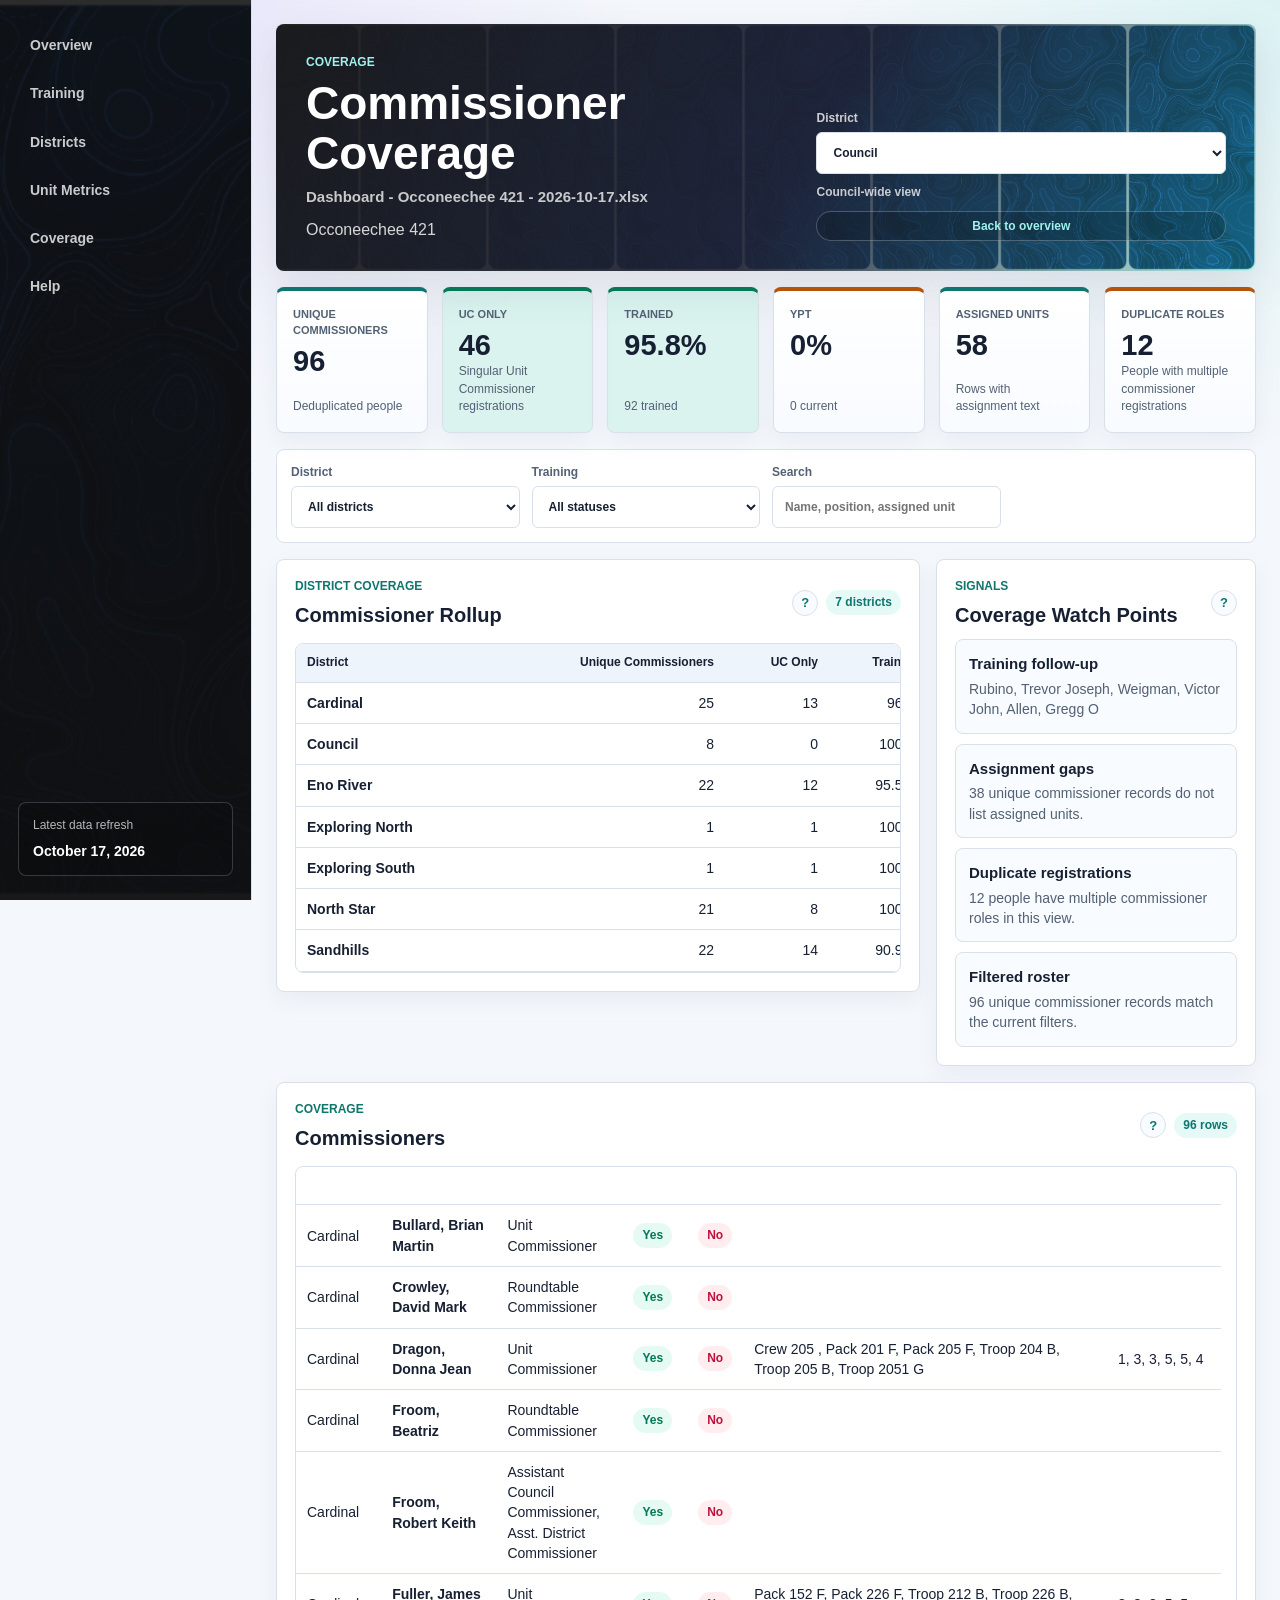
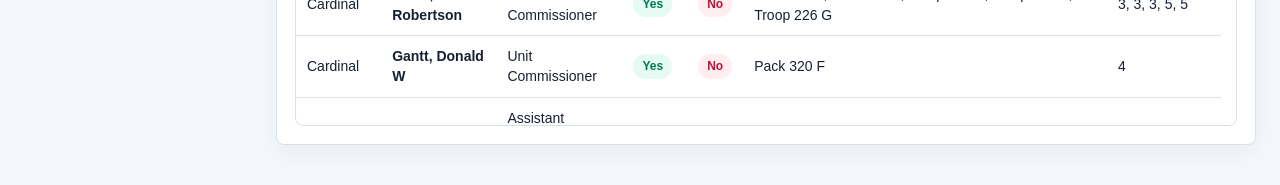
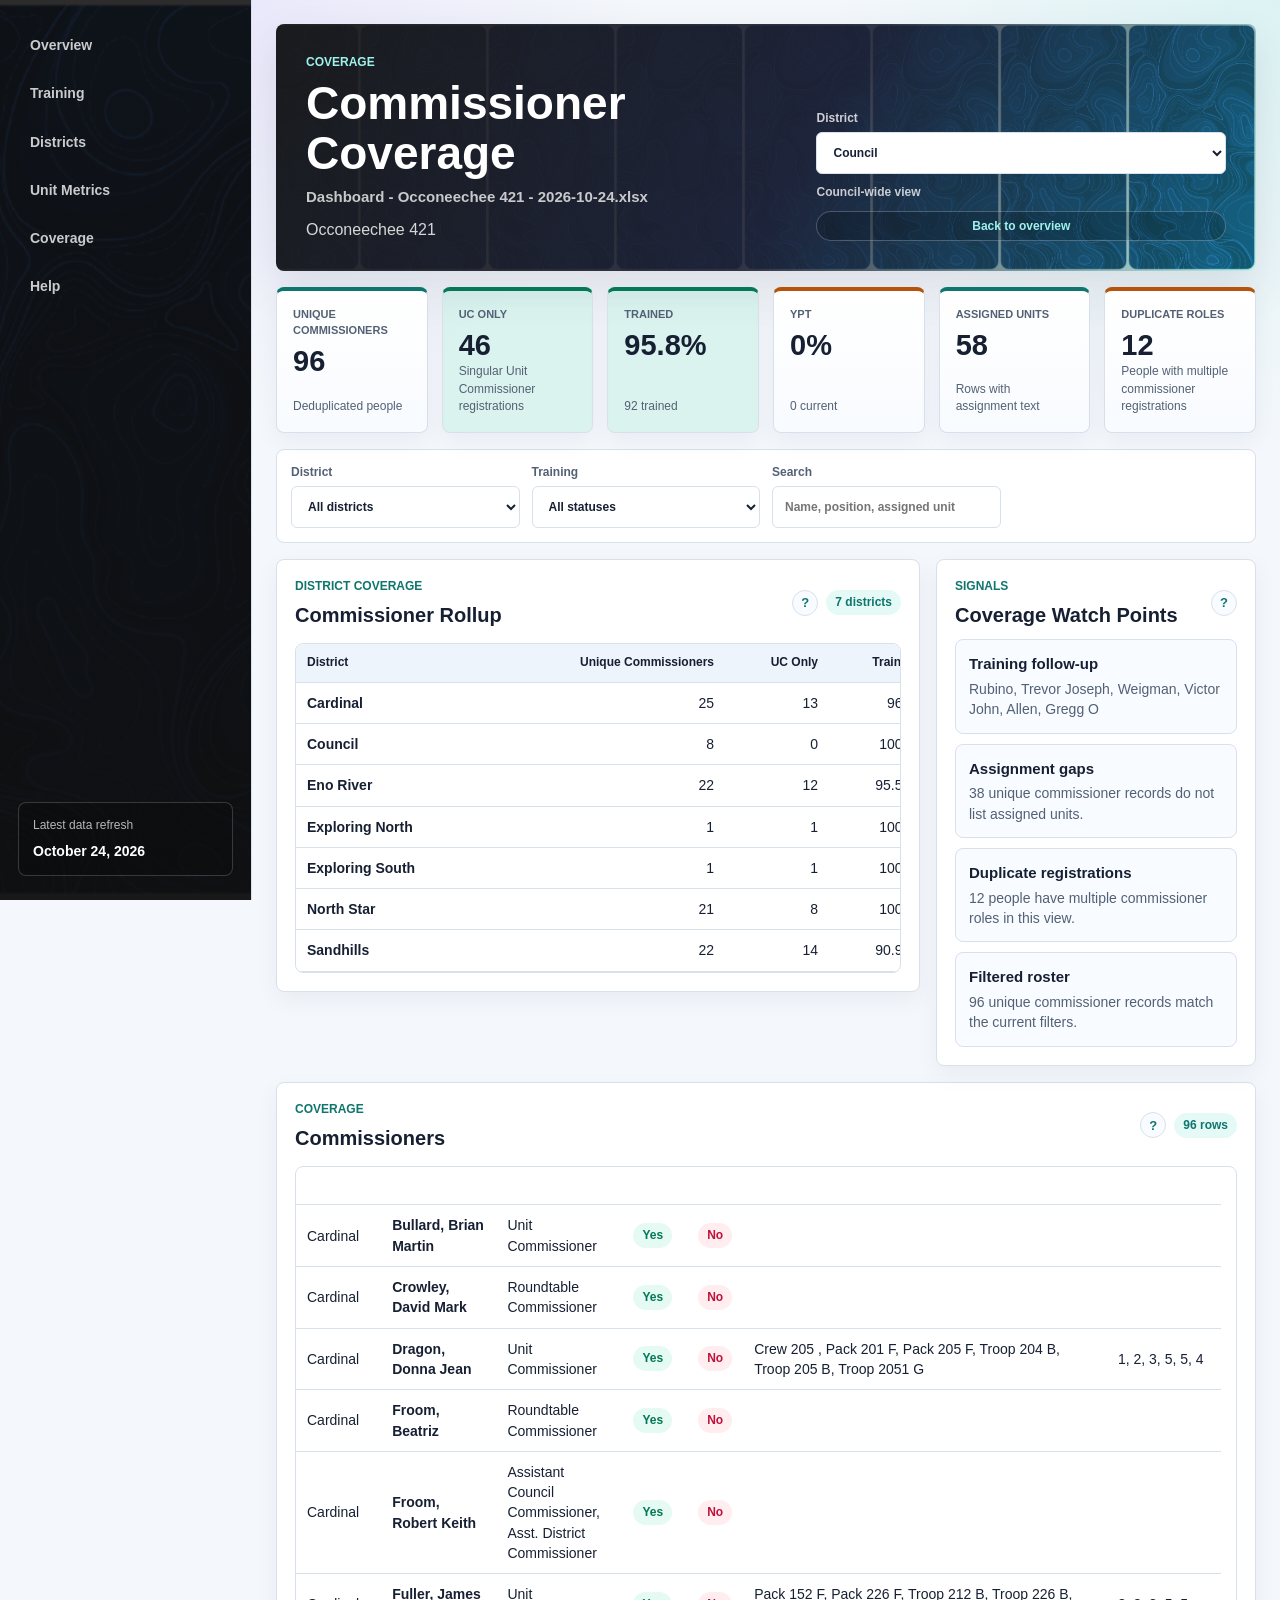
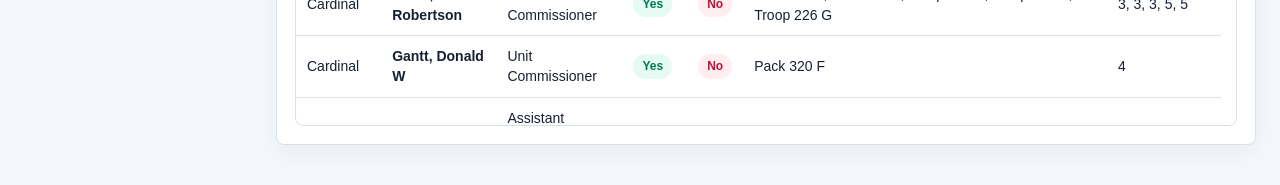
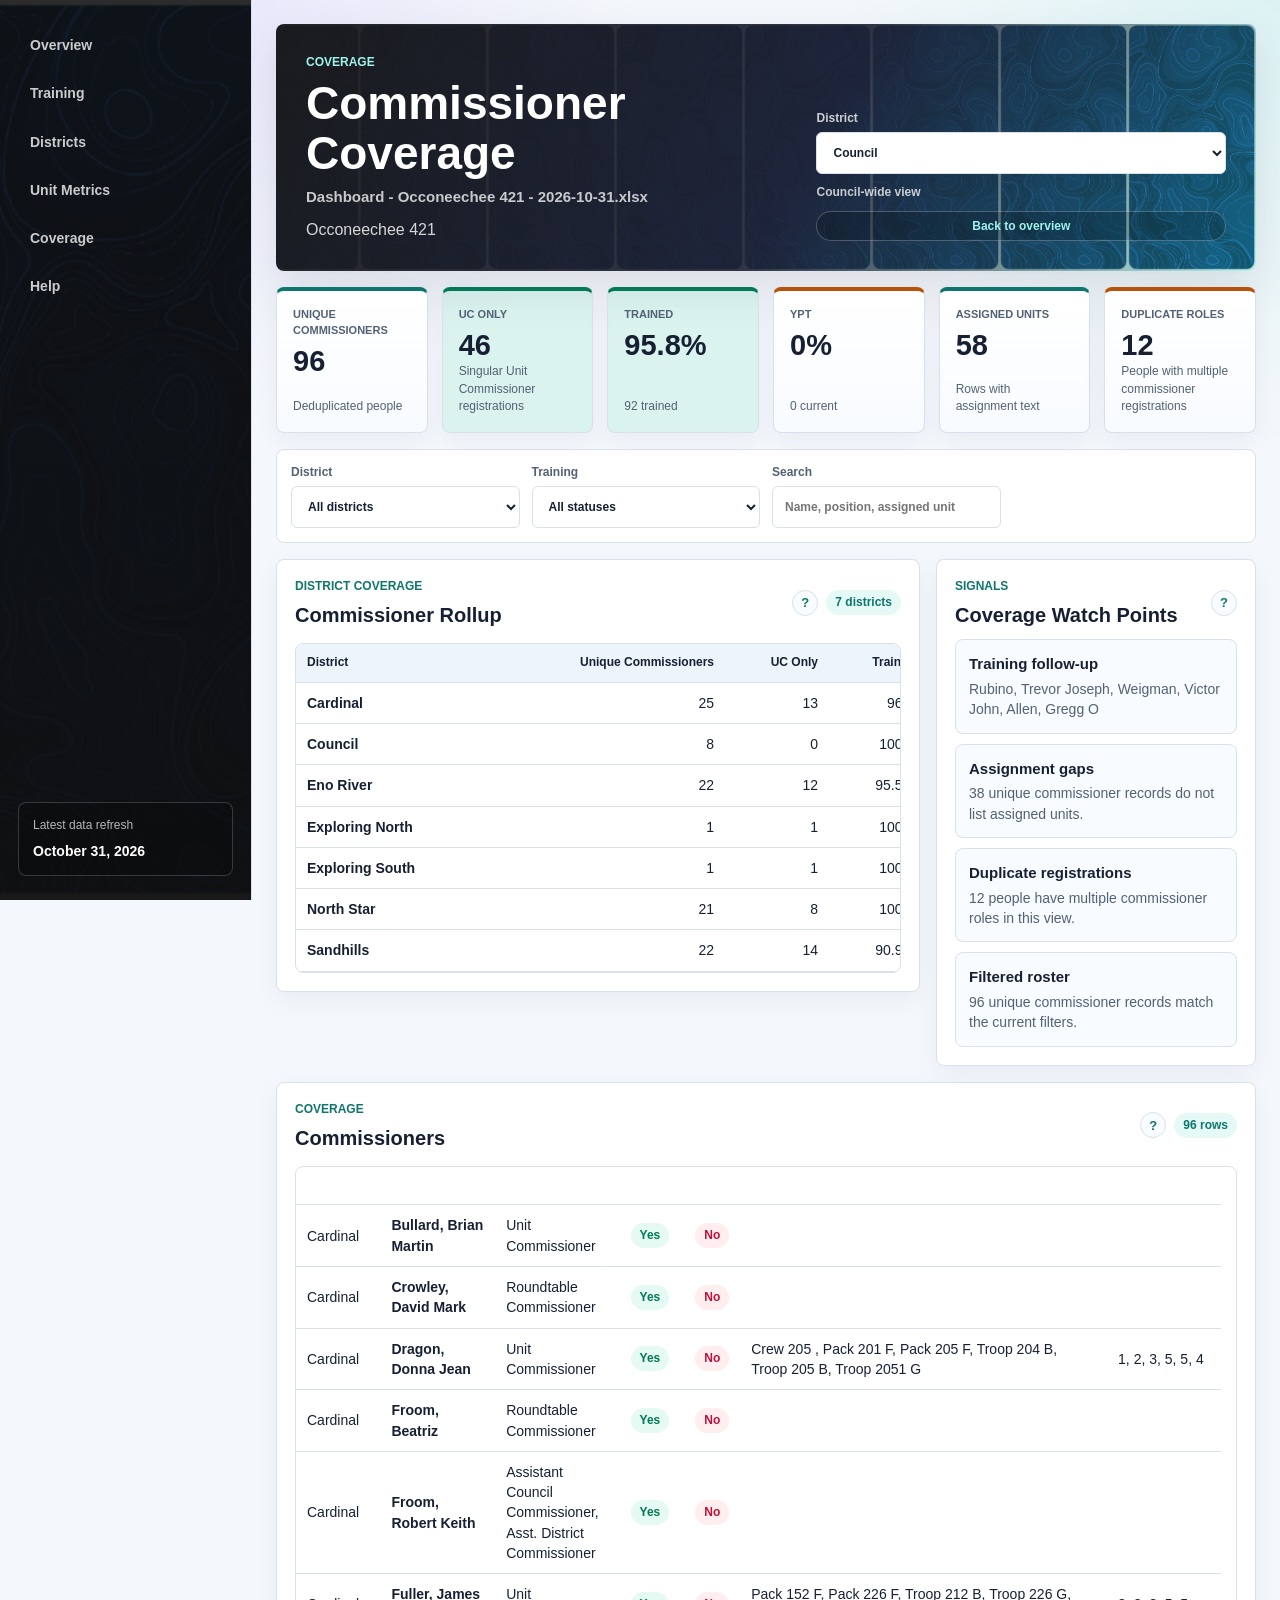
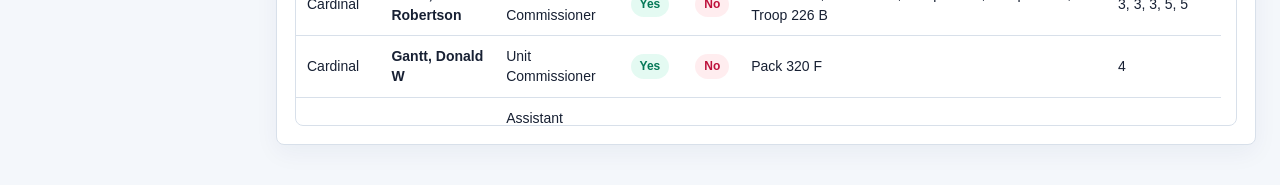
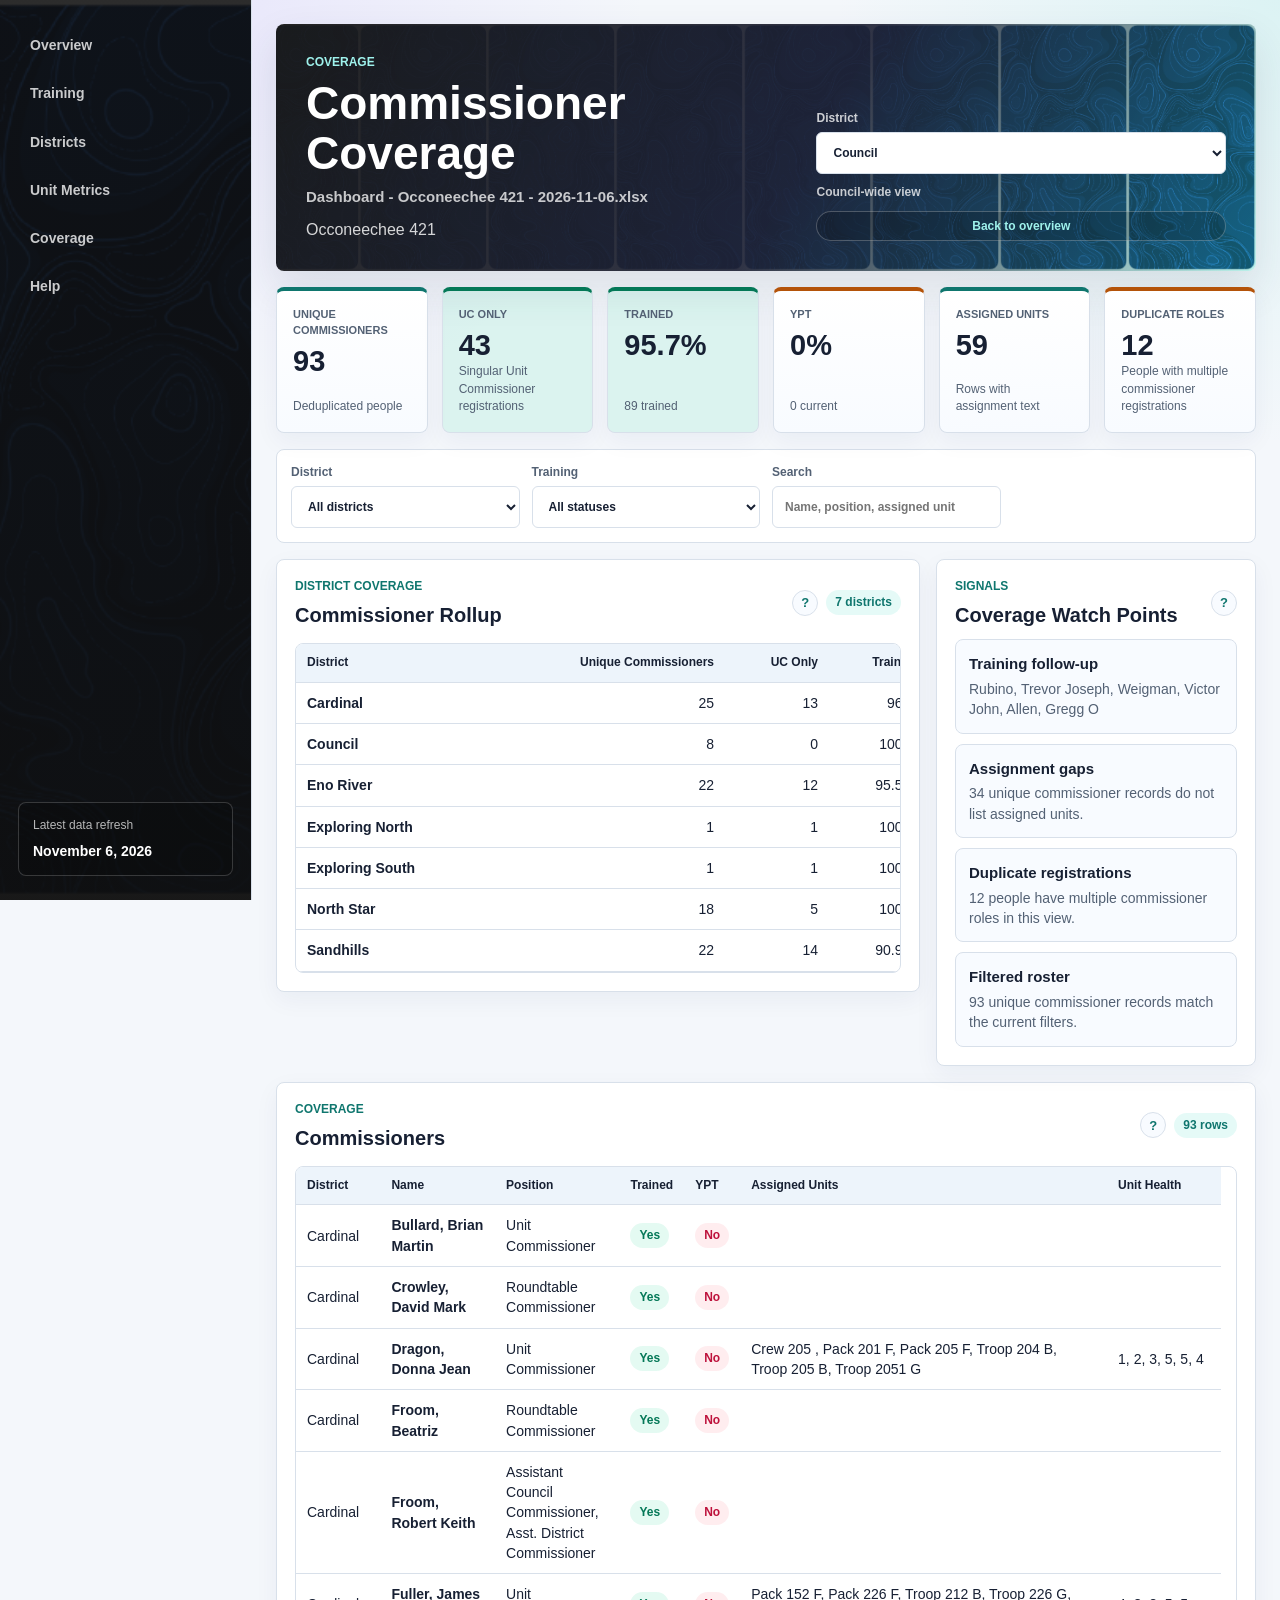
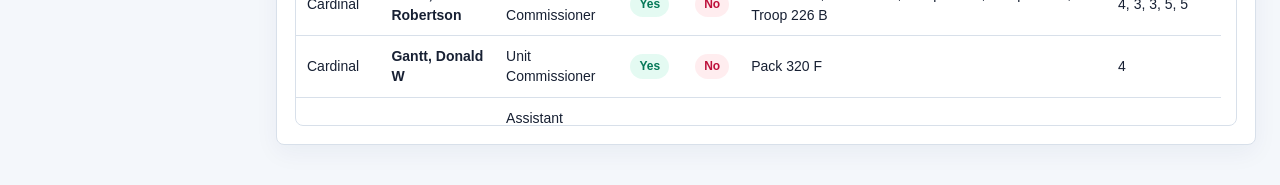
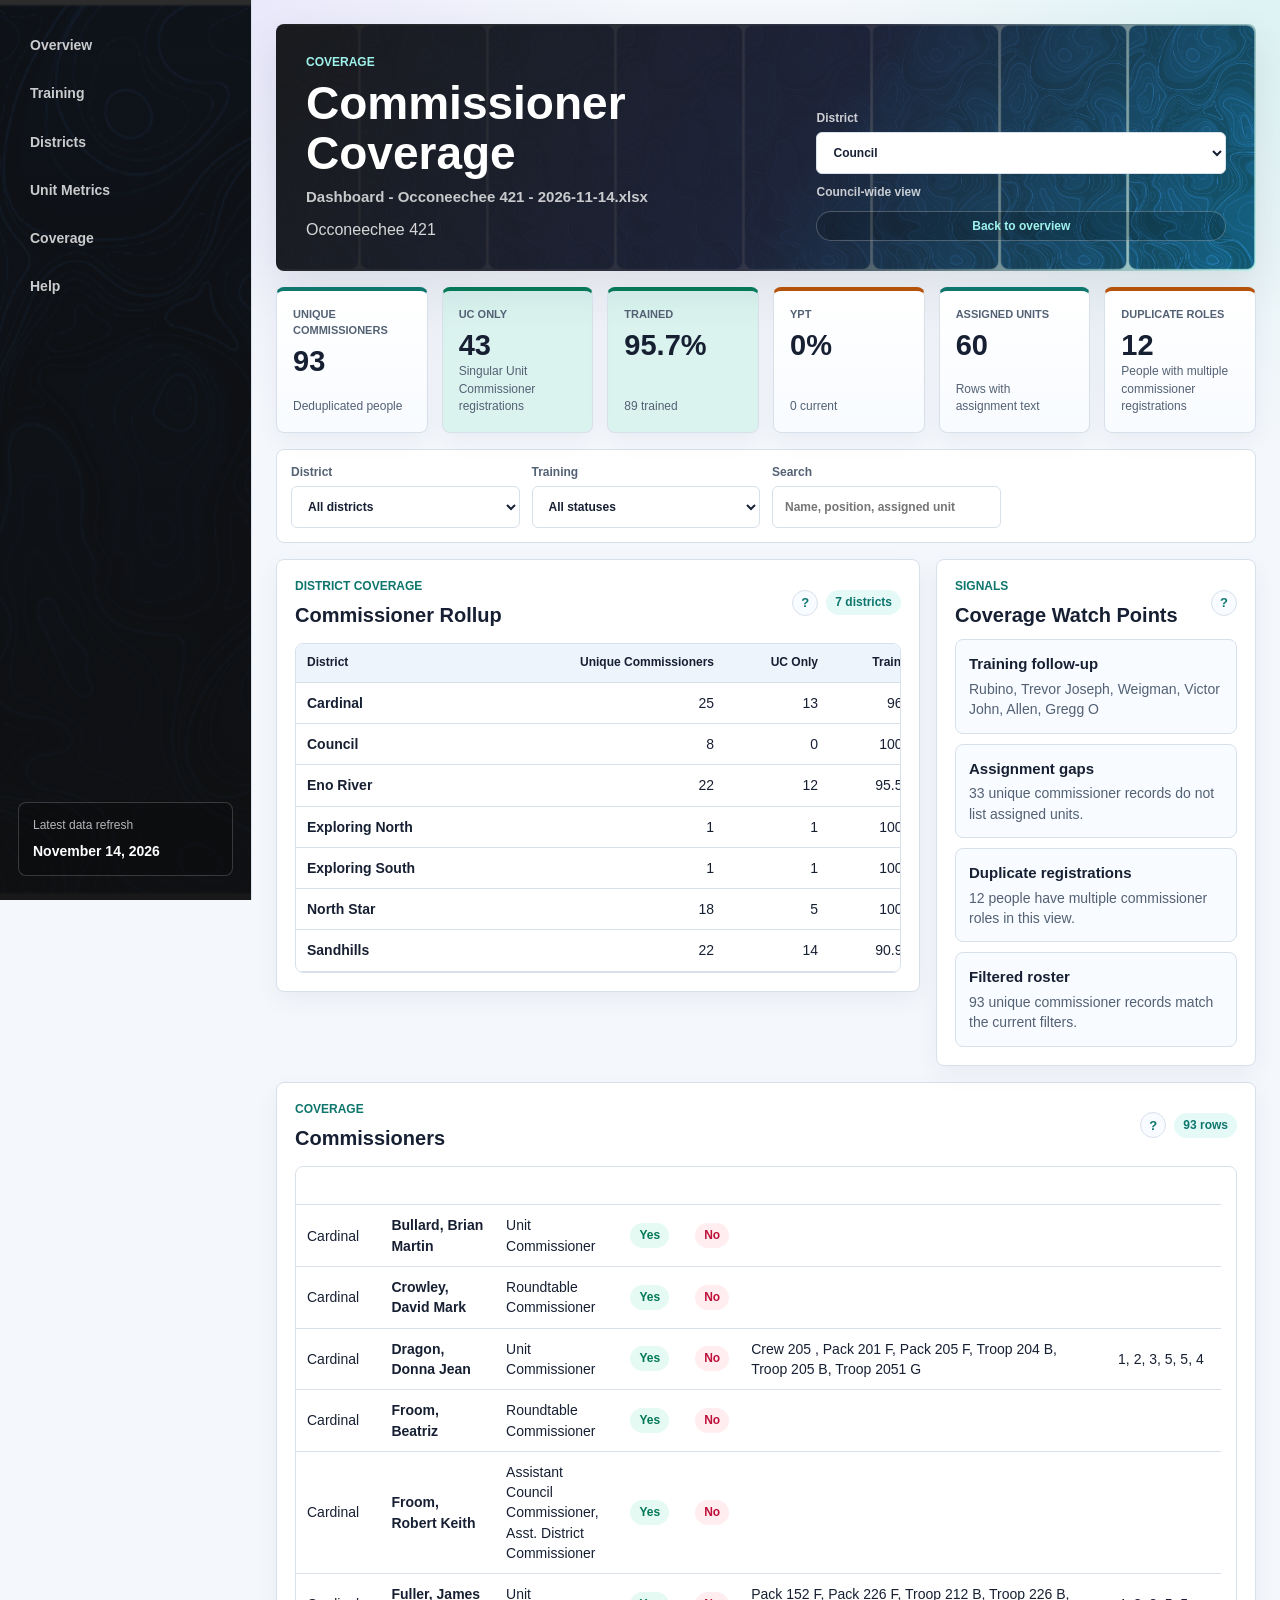
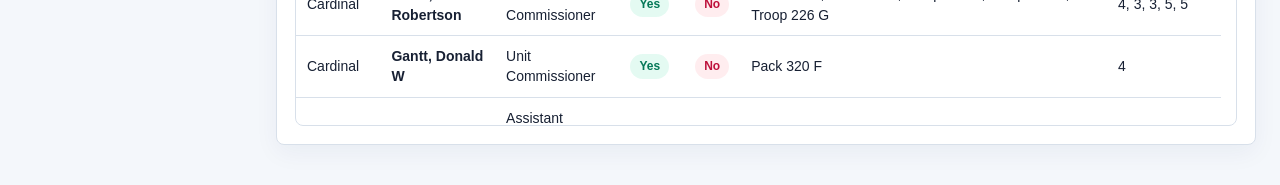
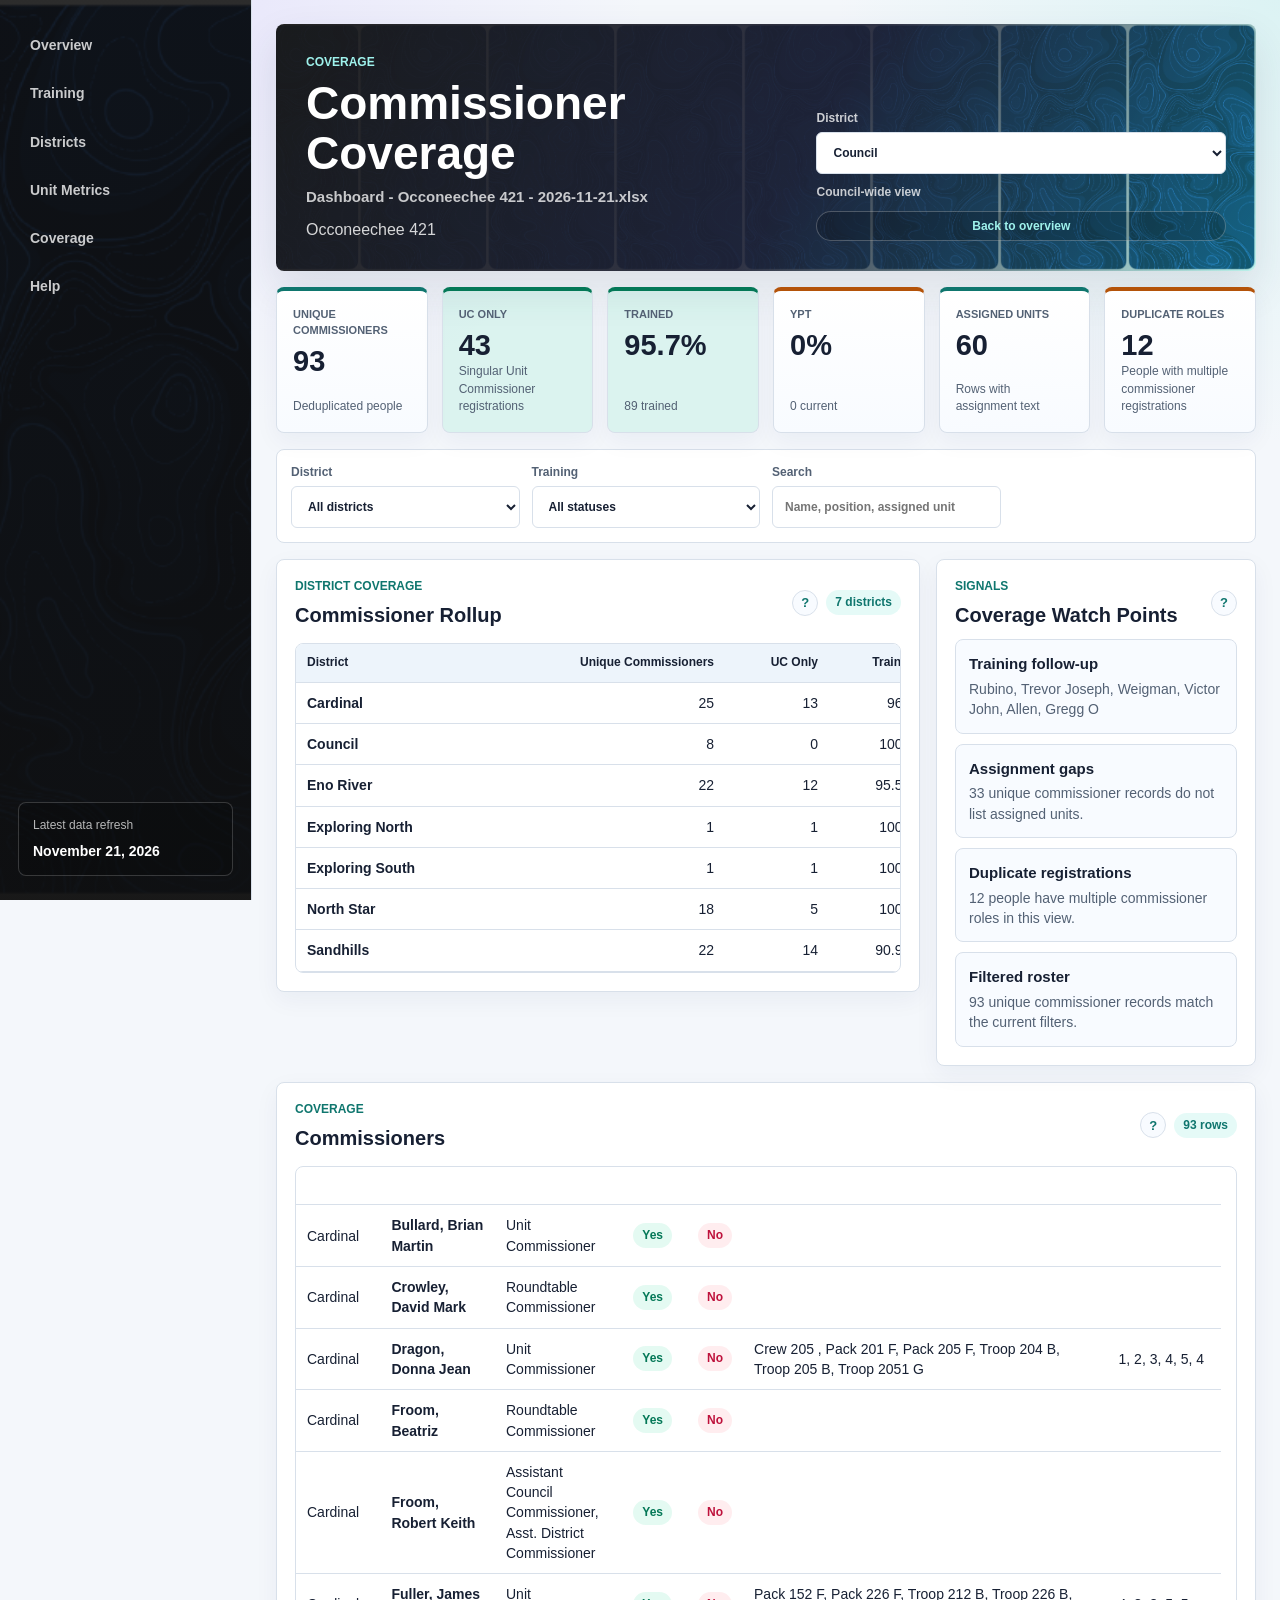
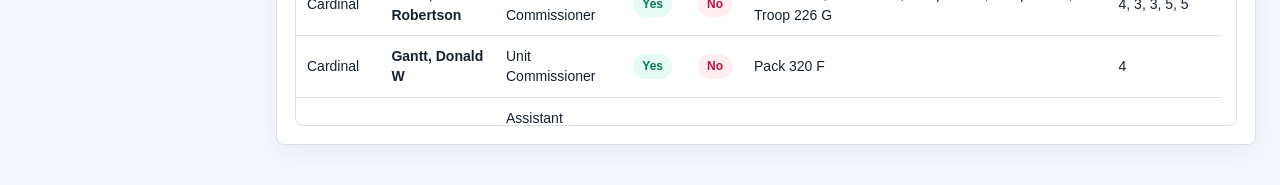
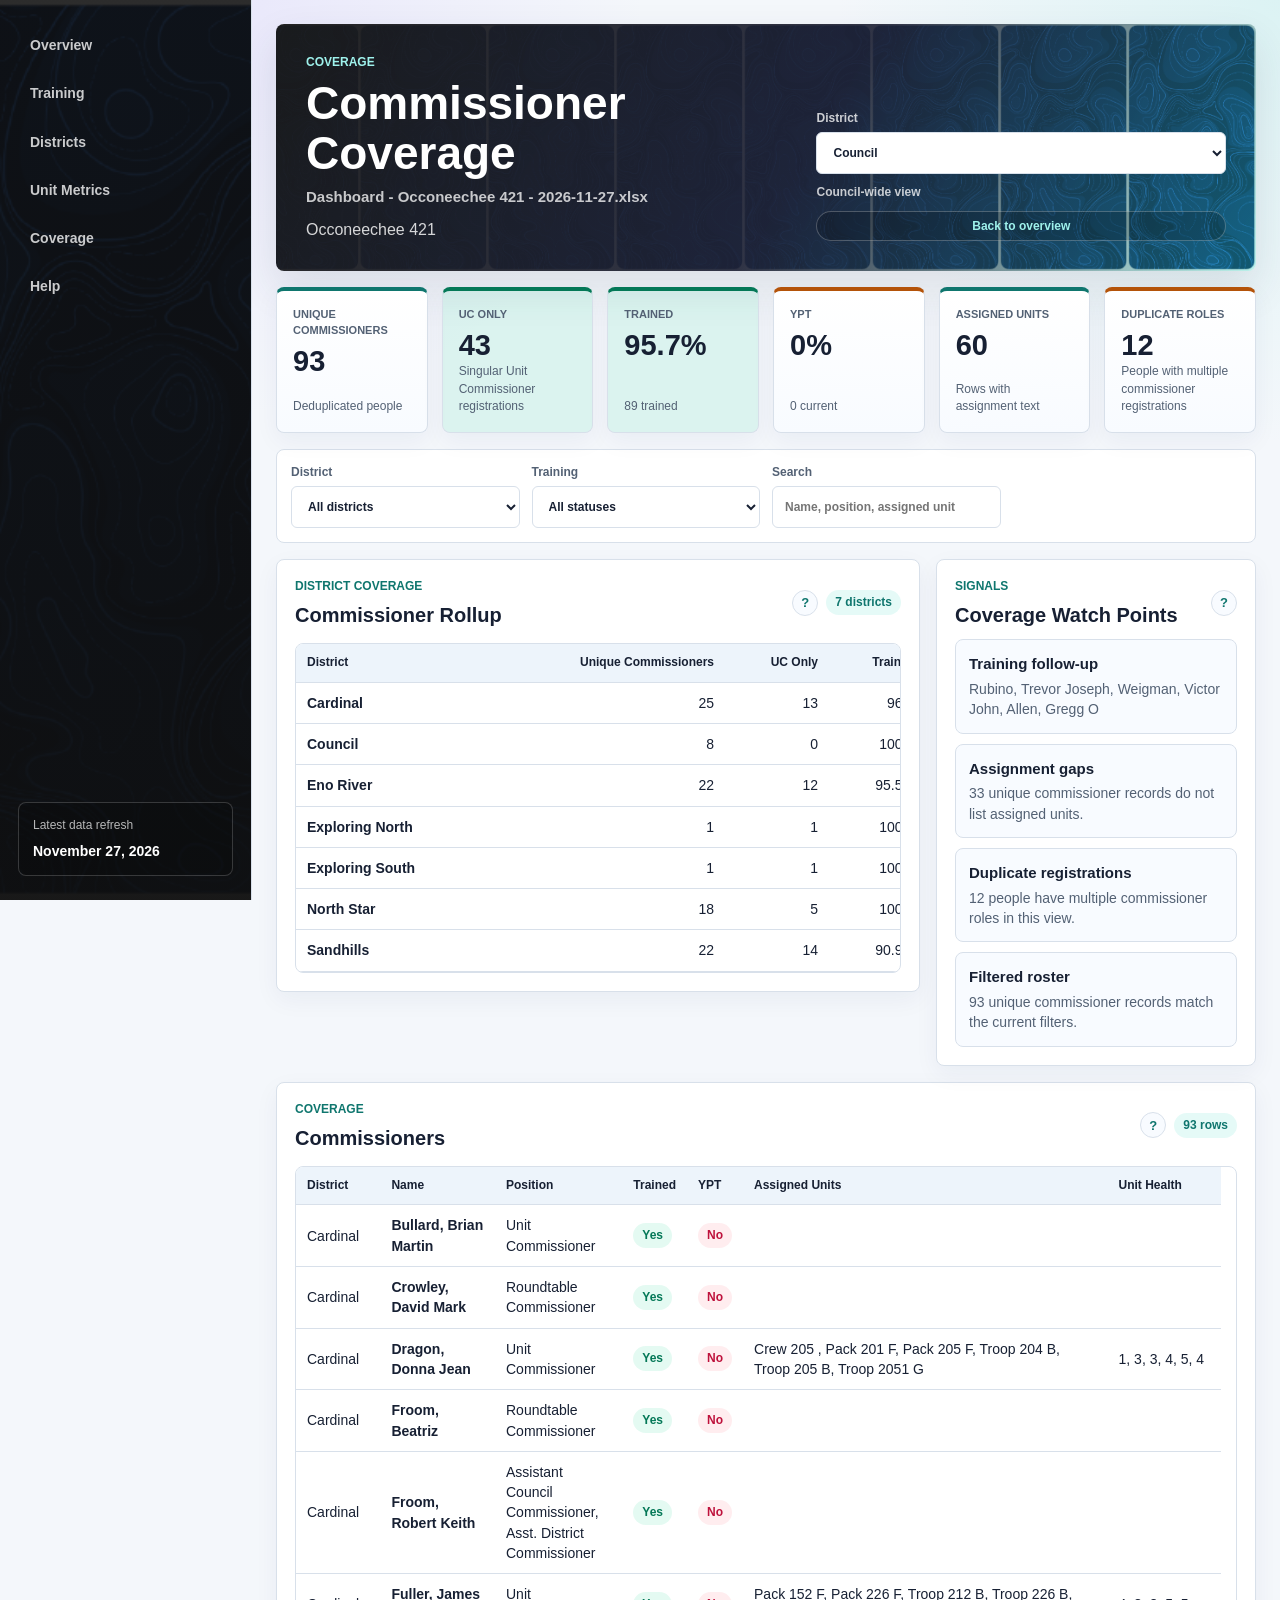
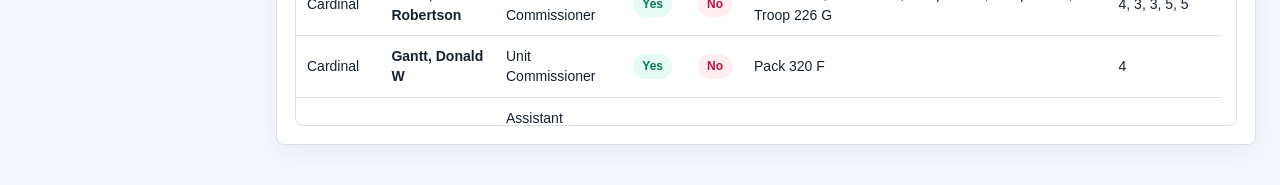
